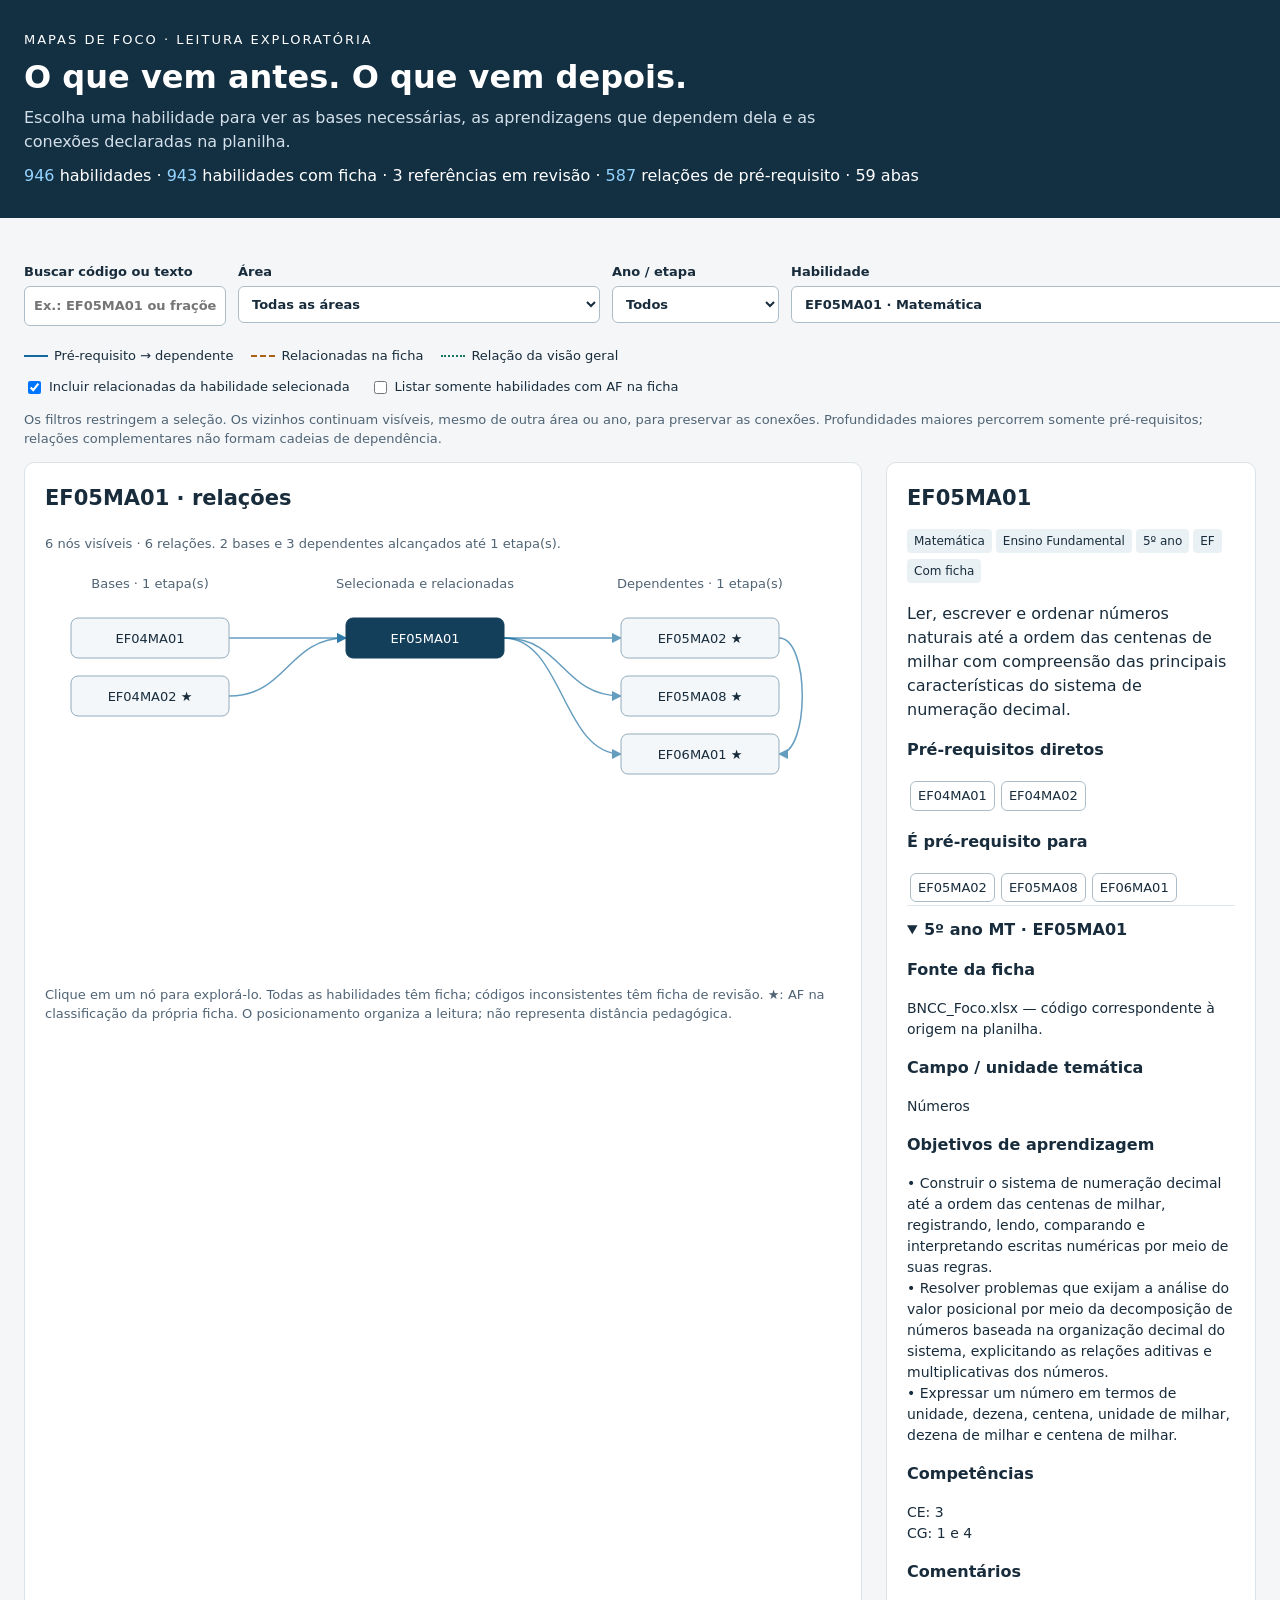
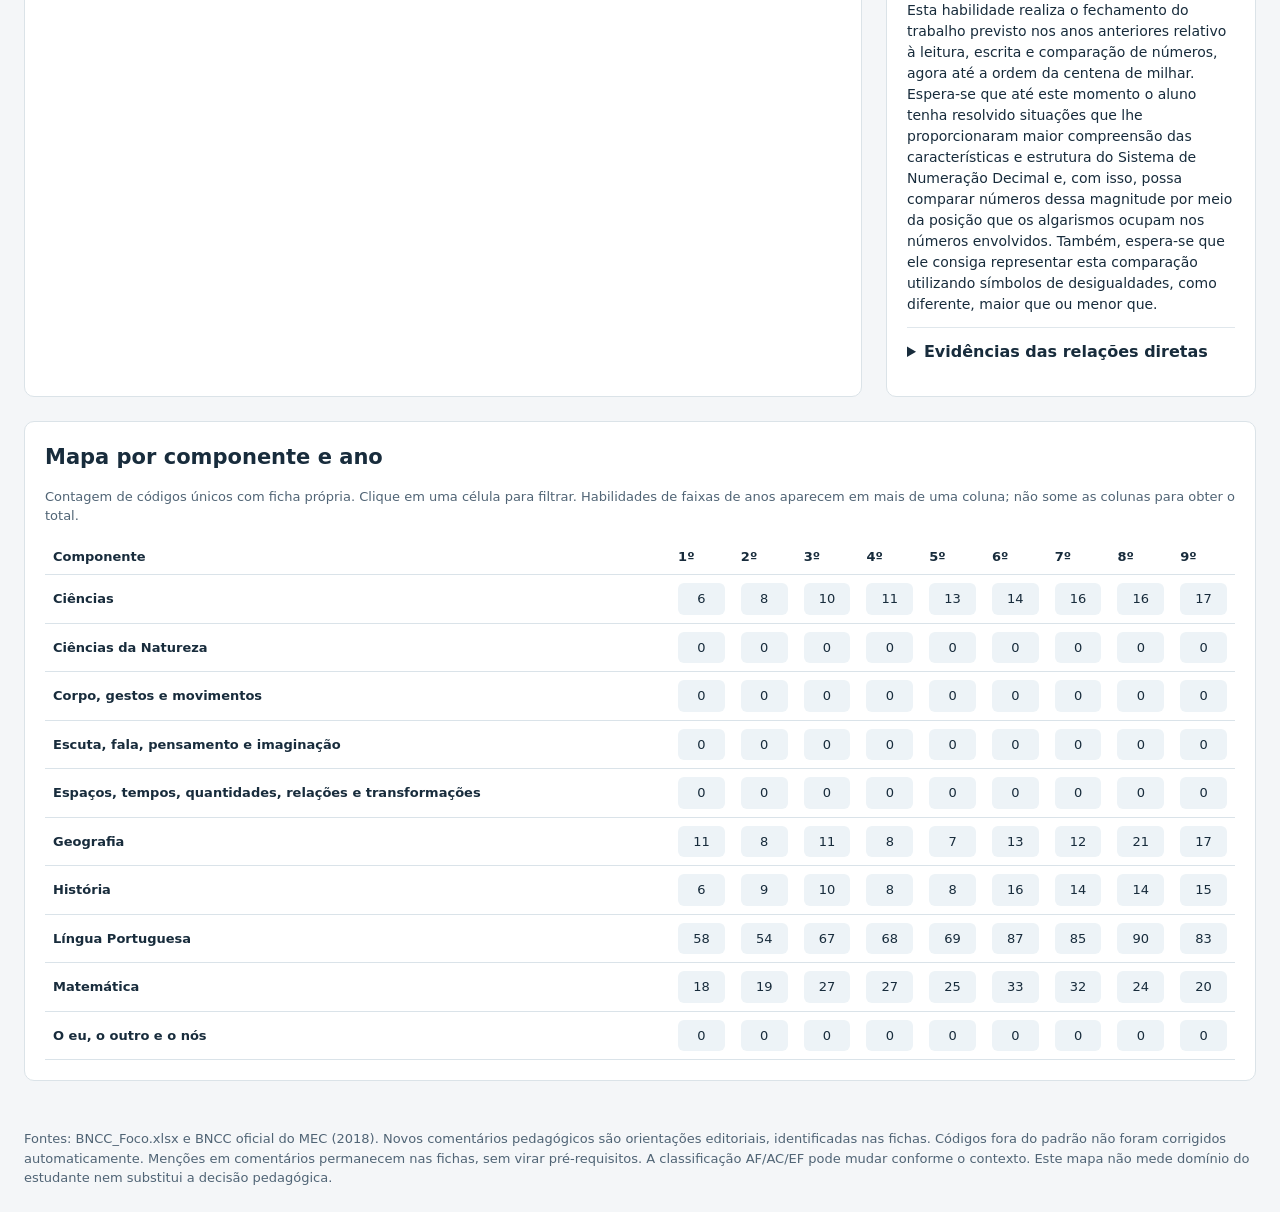
==== explorador.html @ 1ce750fe "Publish Atlas BNCC with skill code references" ====
<!doctype html><html lang="pt-BR"><meta charset="utf-8"><meta name="viewport" content="width=device-width,initial-scale=1"><meta name="description" content="Explore os Mapas de Foco da BNCC: pré-requisitos, habilidades relacionadas e caminhos de aprendizagem."><title>BNCC · Atlas de habilidades</title><link rel="icon" type="image/svg+xml" href="data:image/svg+xml,%3Csvg xmlns='http://www.w3.org/2000/svg' viewBox='0 0 32 32'%3E%3Crect width='32' height='32' rx='8' fill='%236d4aff'/%3E%3Cpath d='M9 9L23 12L14 24Z' fill='none' stroke='white' stroke-width='2'/%3E%3Cg fill='white'%3E%3Ccircle cx='9' cy='9' r='3'/%3E%3Ccircle cx='23' cy='12' r='3'/%3E%3Ccircle cx='14' cy='24' r='3'/%3E%3C/g%3E%3C/svg%3E">
<style>
:root{color-scheme:light;--bg:#f4f6f8;--ink:#182c3c;--muted:#506475;--line:#b6c5ce;--blue:#146a9e;--green:#17745d;--orange:#a96116}*{box-sizing:border-box}body{margin:0;background:var(--bg);color:var(--ink);font:16px/1.5 system-ui,sans-serif}header{background:#132f42;color:white;padding:30px max(24px,calc((100vw - 1440px)/2))}h1{font-size:32px;line-height:1.2;margin:8px 0}header p{max-width:850px;margin:10px 0;color:#d3e0e9}.eyebrow{font-size:13px;letter-spacing:2px}main{max-width:1488px;margin:auto;padding:24px}h2{font-size:21px;margin:0 0 12px}h3{font-size:16px}button,select,input{font:inherit;border:1px solid #adbdc7;border-radius:6px;padding:9px;background:white;color:var(--ink)}button{cursor:pointer}button:hover{background:#e1edf4}button:focus-visible,input:focus-visible,select:focus-visible{outline:3px solid #d28a26;outline-offset:2px}label{display:flex;flex-direction:column;gap:5px;font-size:13px;font-weight:600}.controls{display:grid;grid-template-columns:1.3fr 1fr .65fr 1.4fr .7fr;gap:12px;margin:20px 0}.layout{display:grid;grid-template-columns:minmax(0,1fr) 370px;gap:24px}.panel{background:white;padding:20px;border-radius:10px;border:1px solid #dbe3e8}.summary{font-size:14px;color:var(--muted)}#graphWrap{overflow:auto;min-height:400px}svg{display:block;max-width:none;min-width:650px}.legend{display:flex;gap:18px;flex-wrap:wrap;font-size:13px;margin:12px 0}.legend span:before{content:'';display:inline-block;width:24px;border-top:2px solid var(--blue);margin-right:6px;vertical-align:middle}.legend .related:before{border-top:2px dashed var(--orange)}.legend .derived:before{border-top:2px dotted var(--green)}#detailText{white-space:pre-line}.small{font-size:13px;color:var(--muted)}.badge{padding:3px 7px;background:#eaf1f5;border-radius:4px;display:inline-block;font-size:12px;margin:3px 4px 3px 0}.skillLink{padding:4px 7px;font-size:13px;margin:3px}details{border-top:1px solid #e0e7ec;padding:12px 0}summary{cursor:pointer;font-weight:600}pre{white-space:pre-wrap;font:13px/1.5 system-ui}table{border-collapse:collapse;width:100%;font-size:13px}td,th{text-align:left;border-bottom:1px solid #dae3e9;padding:8px}td button{width:100%;padding:6px;border:0;background:#edf3f7}th{font-weight:600}.overview{margin-top:24px;overflow:auto}#notice{padding:8px 0;color:var(--muted);font-size:13px}.check{flex-direction:row;align-items:center;font-weight:400}footer{padding:24px;color:var(--muted);font-size:13px;max-width:1488px;margin:auto}.empty{padding:30px}.record{white-space:pre-line;font-size:14px}.count{color:#93d4ff}.graphnode{cursor:pointer}.graphnode:hover rect{stroke:#123e5e;stroke-width:3}.graphnode text{pointer-events:none}.graphnode:focus{outline:0}.graphnode:focus rect{stroke:#c17b17;stroke-width:3}@media(max-width:1050px){.layout{grid-template-columns:1fr}.controls{grid-template-columns:1fr 1fr}header{padding:24px}main{padding:16px}}@media(max-width:560px){.controls{grid-template-columns:1fr}h1{font-size:27px}.panel{padding:14px}}
</style>
<header><div class="eyebrow">MAPAS DE FOCO · LEITURA EXPLORATÓRIA</div><h1>O que vem antes. O que vem depois.</h1><p>Escolha uma habilidade para ver as bases necessárias, as aprendizagens que dependem dela e as conexões declaradas na planilha.</p><div id="stats"></div></header>
<main><div class="controls">
<label>Buscar código ou texto<input id="search" placeholder="Ex.: EF05MA01 ou frações"></label>
<label>Área<select id="area"><option value="">Todas as áreas</option></select></label>
<label>Ano / etapa<select id="year"><option value="">Todos</option><option value="EM">Ensino Médio</option><option value="EI">Educação Infantil</option></select></label>
<label>Habilidade<select id="skill"></select></label>
<label>Profundidade<select id="depth"><option value="1">1 — relações diretas</option><option value="2">2 — duas etapas</option><option value="3">3 — três etapas</option></select></label>
</div><div class="legend"><span>Pré-requisito → dependente</span><span class="related">Relacionadas na ficha</span><span class="derived">Relação da visão geral</span></div>
<div style="display:flex;gap:20px;flex-wrap:wrap"><label class="check"><input type="checkbox" id="related" checked> Incluir relacionadas da habilidade selecionada</label><label class="check"><input type="checkbox" id="onlyfocal"> Listar somente habilidades com AF na ficha</label></div>
<p class="small">Os filtros restringem a seleção. Os vizinhos continuam visíveis, mesmo de outra área ou ano, para preservar as conexões. Profundidades maiores percorrem somente pré-requisitos; relações complementares não formam cadeias de dependência.</p>
<div class="layout"><section class="panel"><h2 id="graphTitle">Vizinhança da habilidade</h2><div id="notice" role="status"></div><div id="graphWrap"><svg id="graph" role="img" aria-label="Grafo local de habilidades"></svg></div><p class="small">Clique em um nó para explorá-lo. Todas as habilidades têm ficha; códigos inconsistentes têm ficha de revisão. ★: AF na classificação da própria ficha. O posicionamento organiza a leitura; não representa distância pedagógica.</p></section>
<aside class="panel" aria-live="polite"><h2 id="detailTitle"></h2><div id="badges"></div><p id="detailText"></p><div id="links"></div><div id="records"></div></aside></div>
<section class="panel overview"><h2>Mapa por componente e ano</h2><p class="small">Contagem de códigos únicos com ficha própria. Clique em uma célula para filtrar. Habilidades de faixas de anos aparecem em mais de uma coluna; não some as colunas para obter o total.</p><table id="matrix"></table></section>
</main><footer>Fontes: BNCC_Foco.xlsx e BNCC oficial do MEC (2018). Novos comentários pedagógicos são orientações editoriais, identificadas nas fichas. Códigos fora do padrão não foram corrigidos automaticamente. Menções em comentários permanecem nas fichas, sem virar pré-requisitos. A classificação AF/AC/EF pode mudar conforme o contexto. Este mapa não mede domínio do estudante nem substitui a decisão pedagógica.</footer>
<script>
const DATA={"metadata":{"sheets":59,"occupied_cells":5832,"table_sheets":39,"records":994,"skills":946,"documented_skills":946,"reference_only":0,"focal_skills":409,"edges_by_type":{"relacionada":1835,"mencao_comentario":252,"pre_requisito":587,"relacionada_visao_geral":389},"prerequisite_cycles":[],"issues":20,"source_sha256":"5943ffd31191f45d441b67fe0417de2f8bece699bd792574663be9e41a853926","official_added":520,"review_records":3,"original_documented_skills":423,"original_records":471,"confirmed_official_skills":943,"unconfirmed_relations":4,"official_source":{"title":"Base Nacional Comum Curricular","publisher":"Ministério da Educação","year":2018,"url":"https://basenacionalcomum.mec.gov.br/images/BNCC_EI_EF_110518_versaofinal_site.pdf","consulted":"2026-09-18","sha256":"ad623d7b33986a4e87e1441a4e675064cd30db3650b86a75caefa476e802272b"},"source_reference_policy":"Referências de aba/célula ou aba/linha são exibidas pelo código da habilidade correspondente à linha na BNCC_Foco.xlsx.","source_references":{"cells":{"Progressão - Anos iniciais LP!C8":"EF12LP07","Progressão - Anos iniciais LP!D8":"EF12LP07","Progressão - Anos iniciais LP!E8":"EF12LP07","Progressão - Anos iniciais LP!D9":"EF01LP19","Progressão - Anos iniciais LP!E9":"EF02LP15","Progressão - Anos iniciais LP!C10":"EF12LP05","Progressão - Anos iniciais LP!D10":"EF12LP05","Progressão - Anos iniciais LP!E10":"EF12LP05","Progressão - Anos iniciais LP!C11":"EF12LP04","Progressão - Anos iniciais LP!D11":"EF12LP04","Progressão - Anos iniciais LP!E11":"EF12LP04","Progressão - Anos iniciais LP!G11":"EF12LP04","Progressão - Anos iniciais LP!H11":"EF12LP04","Progressão - Anos iniciais LP!I11":"EF12LP04","Progressão - Anos iniciais LP!E12":"EF02LP17","Progressão - Anos iniciais LP!G13":"EF03LP12","Progressão - Anos iniciais LP!H13":"EF04LP10","Progressão - Anos iniciais LP!C14":"EF12LP06","Progressão - Anos iniciais LP!D14":"EF12LP06","Progressão - Anos iniciais LP!E14":"EF12LP06","Progressão - Anos iniciais LP!G14":"EF12LP06","Progressão - Anos iniciais LP!H14":"EF12LP06","Progressão - Anos iniciais LP!G15":"EF03LP14","Progressão - Anos iniciais LP!H15":"EF04LP12","Progressão - Anos iniciais LP!I15":"EF05LP12","Progressão - Anos iniciais LP!G16":"EF03LP15","Progressão - Anos iniciais LP!H16":"EF04LP13","Progressão - Anos iniciais LP!I16":"EF05LP13","Progressão - Anos iniciais LP!I17":"EF05LP14","Progressão - Anos iniciais LP!B18":"EF15LP14","Progressão - Anos iniciais LP!I18":"EF05LP10","Progressão - Anos iniciais LP!I19":"EF05LP11","Progressão - Anos iniciais LP!C24":"EF12LP10","Progressão - Anos iniciais LP!D25":"EF01LP21","Progressão - Anos iniciais LP!C26":"EF12LP08","Progressão - Anos iniciais LP!G26":"EF12LP08","Progressão - Anos iniciais LP!H26":"EF12LP08","Progressão - Anos iniciais LP!I26":"EF12LP08","Progressão - Anos iniciais LP!C27":"EF12LP11","Progressão - Anos iniciais LP!E27":"EF12LP11","Progressão - Anos iniciais LP!F27":"EF12LP11","Progressão - Anos iniciais LP!G27":"EF12LP11","Progressão - Anos iniciais LP!H27":"EF12LP11","Progressão - Anos iniciais LP!I27":"EF12LP11","Progressão - Anos iniciais LP!C28":"EF12LP14","Progressão - Anos iniciais LP!H28":"EF12LP14","Progressão - Anos iniciais LP!G29":"EF03LP18","Progressão - Anos iniciais LP!H29":"EF04LP15","Progressão - Anos iniciais LP!I29":"EF05LP15","Progressão - Anos iniciais LP!I30":"EF05LP16","Progressão - Anos iniciais LP!G31":"EF03LP20","Progressão - Anos iniciais LP!I32":"EF05LP19","Progressão - Anos iniciais LP!G33":"EF03LP19","Progressão - Anos iniciais LP!G34":"EF03LP21","Progressão - Anos iniciais LP!C38":"EF12LP17","Progressão - Anos iniciais LP!D38":"EF12LP17","Progressão - Anos iniciais LP!E38":"EF12LP17","Progressão - Anos iniciais LP!G38":"EF12LP17","Progressão - Anos iniciais LP!H38":"EF12LP17","Progressão - Anos iniciais LP!I38":"EF12LP17","Progressão - Anos iniciais LP!H39":"EF04LP20","Progressão - Anos iniciais LP!E40":"EF02LP23","Progressão - Anos iniciais LP!G40":"EF03LP25","Progressão - Anos iniciais LP!H40":"EF04LP21","Progressão - Anos iniciais LP!I40":"EF05LP24","Progressão - Anos iniciais LP!D41":"EF01LP23","Progressão - Anos iniciais LP!E41":"EF02LP22","Progressão - Anos iniciais LP!E42":"EF02LP24","Progressão - Anos iniciais LP!H43":"EF04LP22","Progressão - Anos iniciais LP!I43":"EF05LP25","Progressão - Anos iniciais LP!F44":"EF35LP19","Progressão - Anos iniciais LP!F45":"EF35LP20","Progressão - Anos iniciais LP!B49":"EF15LP16","Progressão - Anos iniciais LP!D49":"EF01LP15","Progressão - Anos iniciais LP!F49":"EF35LP26","Progressão - Anos iniciais LP!D50":"EF01LP26","Progressão - Anos iniciais LP!E50":"EF02LP28","Progressão - Anos iniciais LP!F50":"EF35LP29","Progressão - Anos iniciais LP!C51":"EF12LP05","Progressão - Anos iniciais LP!D51":"EF12LP05","Progressão - Anos iniciais LP!E51":"EF12LP05","Progressão - Anos iniciais LP!F51":"EF12LP05","Progressão - Anos iniciais LP!B52":"EF15LP19","Progressão - Anos iniciais LP!D53":"EF01LP16","Progressão - Anos iniciais LP!F53":"EF35LP27","Progressão - Anos iniciais LP!B54":"EF12LP19","Progressão - Anos iniciais LP!C54":"EF12LP19","Progressão - Anos iniciais LP!E54":"EF12LP19","Progressão - Anos iniciais LP!F54":"EF12LP19","Progressão - Anos iniciais LP!C55":"EF12LP07","Progressão - Anos iniciais LP!F55":"EF12LP07","Progressão - Anos iniciais LP!C56":"EF12LP05","Progressão - Anos iniciais LP!D57":"EF12LP18","Progressão - Anos iniciais LP!D58":"EF01LP19","Progressão - Anos iniciais LP!F58":"EF35LP28","Progressão - Anos iniciais LP!G58":"EF03LP27","Progressão - Anos iniciais LP!F59":"EF35LP24","Progressão - Anos iniciais LP!H59":"EF04LP27","Progressão - Anos iniciais LP!H60":"EF04LP25","Progressão - Anos iniciais LP!A8":"EF12LP07","Progressão - Anos iniciais LP!B8":"EF12LP07","Progressão - Anos iniciais LP!F8":"EF12LP07","Progressão - Anos iniciais LP!G8":"EF12LP07","Progressão - Anos iniciais LP!H8":"EF12LP07","Progressão - Anos iniciais LP!I8":"EF12LP07","Progressão - Anos iniciais LP!J8":"EF12LP07","Progressão - Anos iniciais LP!K8":"EF12LP07","Progressão - Anos iniciais LP!L8":"EF12LP07","Progressão - Anos iniciais LP!M8":"EF12LP07","Progressão - Anos iniciais LP!N8":"EF12LP07","Progressão - Anos iniciais LP!O8":"EF12LP07","Progressão - Anos iniciais LP!P8":"EF12LP07","Progressão - Anos iniciais LP!Q8":"EF12LP07","Progressão - Anos iniciais LP!R8":"EF12LP07","Progressão - Anos iniciais LP!S8":"EF12LP07","Progressão - Anos iniciais LP!T8":"EF12LP07","Progressão - Anos iniciais LP!U8":"EF12LP07","Progressão - Anos iniciais LP!V8":"EF12LP07","Progressão - Anos iniciais LP!W8":"EF12LP07","Progressão - Anos iniciais LP!X8":"EF12LP07","Progressão - Anos iniciais LP!Y8":"EF12LP07","Progressão - Anos iniciais LP!Z8":"EF12LP07","Progressão - Anos iniciais LP!A9":"EF01LP19","Progressão - Anos iniciais LP!B9":"EF01LP19","Progressão - Anos iniciais LP!C9":"EF01LP19","Progressão - Anos iniciais LP!F9":"EF01LP19","Progressão - Anos iniciais LP!G9":"EF01LP19","Progressão - Anos iniciais LP!H9":"EF01LP19","Progressão - Anos iniciais LP!I9":"EF01LP19","Progressão - Anos iniciais LP!J9":"EF01LP19","Progressão - Anos iniciais LP!K9":"EF01LP19","Progressão - Anos iniciais LP!L9":"EF01LP19","Progressão - Anos iniciais LP!M9":"EF01LP19","Progressão - Anos iniciais LP!N9":"EF01LP19","Progressão - Anos iniciais LP!O9":"EF01LP19","Progressão - Anos iniciais LP!P9":"EF01LP19","Progressão - Anos iniciais LP!Q9":"EF01LP19","Progressão - Anos iniciais LP!R9":"EF01LP19","Progressão - Anos iniciais LP!S9":"EF01LP19","Progressão - Anos iniciais LP!T9":"EF01LP19","Progressão - Anos iniciais LP!U9":"EF01LP19","Progressão - Anos iniciais LP!V9":"EF01LP19","Progressão - Anos iniciais LP!W9":"EF01LP19","Progressão - Anos iniciais LP!X9":"EF01LP19","Progressão - Anos iniciais LP!Y9":"EF01LP19","Progressão - Anos iniciais LP!Z9":"EF01LP19","Progressão - Anos iniciais LP!A10":"EF12LP05","Progressão - Anos iniciais LP!B10":"EF12LP05","Progressão - Anos iniciais LP!F10":"EF12LP05","Progressão - Anos iniciais LP!G10":"EF12LP05","Progressão - Anos iniciais LP!H10":"EF12LP05","Progressão - Anos iniciais LP!I10":"EF12LP05","Progressão - Anos iniciais LP!J10":"EF12LP05","Progressão - Anos iniciais LP!K10":"EF12LP05","Progressão - Anos iniciais LP!L10":"EF12LP05","Progressão - Anos iniciais LP!M10":"EF12LP05","Progressão - Anos iniciais LP!N10":"EF12LP05","Progressão - Anos iniciais LP!O10":"EF12LP05","Progressão - Anos iniciais LP!P10":"EF12LP05","Progressão - Anos iniciais LP!Q10":"EF12LP05","Progressão - Anos iniciais LP!R10":"EF12LP05","Progressão - Anos iniciais LP!S10":"EF12LP05","Progressão - Anos iniciais LP!T10":"EF12LP05","Progressão - Anos iniciais LP!U10":"EF12LP05","Progressão - Anos iniciais LP!V10":"EF12LP05","Progressão - Anos iniciais LP!W10":"EF12LP05","Progressão - Anos iniciais LP!X10":"EF12LP05","Progressão - Anos iniciais LP!Y10":"EF12LP05","Progressão - Anos iniciais LP!Z10":"EF12LP05","Progressão - Anos iniciais LP!A11":"EF12LP04","Progressão - Anos iniciais LP!B11":"EF12LP04","Progressão - Anos iniciais LP!F11":"EF12LP04","Progressão - Anos iniciais LP!J11":"EF12LP04","Progressão - Anos iniciais LP!K11":"EF12LP04","Progressão - Anos iniciais LP!L11":"EF12LP04","Progressão - Anos iniciais LP!M11":"EF12LP04","Progressão - Anos iniciais LP!N11":"EF12LP04","Progressão - Anos iniciais LP!O11":"EF12LP04","Progressão - Anos iniciais LP!P11":"EF12LP04","Progressão - Anos iniciais LP!Q11":"EF12LP04","Progressão - Anos iniciais LP!R11":"EF12LP04","Progressão - Anos iniciais LP!S11":"EF12LP04","Progressão - Anos iniciais LP!T11":"EF12LP04","Progressão - Anos iniciais LP!U11":"EF12LP04","Progressão - Anos iniciais LP!V11":"EF12LP04","Progressão - Anos iniciais LP!W11":"EF12LP04","Progressão - Anos iniciais LP!X11":"EF12LP04","Progressão - Anos iniciais LP!Y11":"EF12LP04","Progressão - Anos iniciais LP!Z11":"EF12LP04","Progressão - Anos iniciais LP!A12":"EF02LP17","Progressão - Anos iniciais LP!B12":"EF02LP17","Progressão - Anos iniciais LP!C12":"EF02LP17","Progressão - Anos iniciais LP!D12":"EF02LP17","Progressão - Anos iniciais LP!F12":"EF02LP17","Progressão - Anos iniciais LP!G12":"EF02LP17","Progressão - Anos iniciais LP!H12":"EF02LP17","Progressão - Anos iniciais LP!I12":"EF02LP17","Progressão - Anos iniciais LP!J12":"EF02LP17","Progressão - Anos iniciais LP!K12":"EF02LP17","Progressão - Anos iniciais LP!L12":"EF02LP17","Progressão - Anos iniciais LP!M12":"EF02LP17","Progressão - Anos iniciais LP!N12":"EF02LP17","Progressão - Anos iniciais LP!O12":"EF02LP17","Progressão - Anos iniciais LP!P12":"EF02LP17","Progressão - Anos iniciais LP!Q12":"EF02LP17","Progressão - Anos iniciais LP!R12":"EF02LP17","Progressão - Anos iniciais LP!S12":"EF02LP17","Progressão - Anos iniciais LP!T12":"EF02LP17","Progressão - Anos iniciais LP!U12":"EF02LP17","Progressão - Anos iniciais LP!V12":"EF02LP17","Progressão - Anos iniciais LP!W12":"EF02LP17","Progressão - Anos iniciais LP!X12":"EF02LP17","Progressão - Anos iniciais LP!Y12":"EF02LP17","Progressão - Anos iniciais LP!Z12":"EF02LP17","Progressão - Anos iniciais LP!A13":"EF03LP12","Progressão - Anos iniciais LP!B13":"EF03LP12","Progressão - Anos iniciais LP!C13":"EF03LP12","Progressão - Anos iniciais LP!D13":"EF03LP12","Progressão - Anos iniciais LP!E13":"EF03LP12","Progressão - Anos iniciais LP!F13":"EF03LP12","Progressão - Anos iniciais LP!I13":"EF03LP12","Progressão - Anos iniciais LP!J13":"EF03LP12","Progressão - Anos iniciais LP!K13":"EF03LP12","Progressão - Anos iniciais LP!L13":"EF03LP12","Progressão - Anos iniciais LP!M13":"EF03LP12","Progressão - Anos iniciais LP!N13":"EF03LP12","Progressão - Anos iniciais LP!O13":"EF03LP12","Progressão - Anos iniciais LP!P13":"EF03LP12","Progressão - Anos iniciais LP!Q13":"EF03LP12","Progressão - Anos iniciais LP!R13":"EF03LP12","Progressão - Anos iniciais LP!S13":"EF03LP12","Progressão - Anos iniciais LP!T13":"EF03LP12","Progressão - Anos iniciais LP!U13":"EF03LP12","Progressão - Anos iniciais LP!V13":"EF03LP12","Progressão - Anos iniciais LP!W13":"EF03LP12","Progressão - Anos iniciais LP!X13":"EF03LP12","Progressão - Anos iniciais LP!Y13":"EF03LP12","Progressão - Anos iniciais LP!Z13":"EF03LP12","Progressão - Anos iniciais LP!A14":"EF12LP06","Progressão - Anos iniciais LP!B14":"EF12LP06","Progressão - Anos iniciais LP!F14":"EF12LP06","Progressão - Anos iniciais LP!I14":"EF12LP06","Progressão - Anos iniciais LP!J14":"EF12LP06","Progressão - Anos iniciais LP!K14":"EF12LP06","Progressão - Anos iniciais LP!L14":"EF12LP06","Progressão - Anos iniciais LP!M14":"EF12LP06","Progressão - Anos iniciais LP!N14":"EF12LP06","Progressão - Anos iniciais LP!O14":"EF12LP06","Progressão - Anos iniciais LP!P14":"EF12LP06","Progressão - Anos iniciais LP!Q14":"EF12LP06","Progressão - Anos iniciais LP!R14":"EF12LP06","Progressão - Anos iniciais LP!S14":"EF12LP06","Progressão - Anos iniciais LP!T14":"EF12LP06","Progressão - Anos iniciais LP!U14":"EF12LP06","Progressão - Anos iniciais LP!V14":"EF12LP06","Progressão - Anos iniciais LP!W14":"EF12LP06","Progressão - Anos iniciais LP!X14":"EF12LP06","Progressão - Anos iniciais LP!Y14":"EF12LP06","Progressão - Anos iniciais LP!Z14":"EF12LP06","Progressão - Anos iniciais LP!A15":"EF03LP14","Progressão - Anos iniciais LP!B15":"EF03LP14","Progressão - Anos iniciais LP!C15":"EF03LP14","Progressão - Anos iniciais LP!D15":"EF03LP14","Progressão - Anos iniciais LP!E15":"EF03LP14","Progressão - Anos iniciais LP!F15":"EF03LP14","Progressão - Anos iniciais LP!J15":"EF03LP14","Progressão - Anos iniciais LP!K15":"EF03LP14","Progressão - Anos iniciais LP!L15":"EF03LP14","Progressão - Anos iniciais LP!M15":"EF03LP14","Progressão - Anos iniciais LP!N15":"EF03LP14","Progressão - Anos iniciais LP!O15":"EF03LP14","Progressão - Anos iniciais LP!P15":"EF03LP14","Progressão - Anos iniciais LP!Q15":"EF03LP14","Progressão - Anos iniciais LP!R15":"EF03LP14","Progressão - Anos iniciais LP!S15":"EF03LP14","Progressão - Anos iniciais LP!T15":"EF03LP14","Progressão - Anos iniciais LP!U15":"EF03LP14","Progressão - Anos iniciais LP!V15":"EF03LP14","Progressão - Anos iniciais LP!W15":"EF03LP14","Progressão - Anos iniciais LP!X15":"EF03LP14","Progressão - Anos iniciais LP!Y15":"EF03LP14","Progressão - Anos iniciais LP!Z15":"EF03LP14","Progressão - Anos iniciais LP!A16":"EF03LP15","Progressão - Anos iniciais LP!B16":"EF03LP15","Progressão - Anos iniciais LP!C16":"EF03LP15","Progressão - Anos iniciais LP!D16":"EF03LP15","Progressão - Anos iniciais LP!E16":"EF03LP15","Progressão - Anos iniciais LP!F16":"EF03LP15","Progressão - Anos iniciais LP!J16":"EF03LP15","Progressão - Anos iniciais LP!K16":"EF03LP15","Progressão - Anos iniciais LP!L16":"EF03LP15","Progressão - Anos iniciais LP!M16":"EF03LP15","Progressão - Anos iniciais LP!N16":"EF03LP15","Progressão - Anos iniciais LP!O16":"EF03LP15","Progressão - Anos iniciais LP!P16":"EF03LP15","Progressão - Anos iniciais LP!Q16":"EF03LP15","Progressão - Anos iniciais LP!R16":"EF03LP15","Progressão - Anos iniciais LP!S16":"EF03LP15","Progressão - Anos iniciais LP!T16":"EF03LP15","Progressão - Anos iniciais LP!U16":"EF03LP15","Progressão - Anos iniciais LP!V16":"EF03LP15","Progressão - Anos iniciais LP!W16":"EF03LP15","Progressão - Anos iniciais LP!X16":"EF03LP15","Progressão - Anos iniciais LP!Y16":"EF03LP15","Progressão - Anos iniciais LP!Z16":"EF03LP15","Progressão - Anos iniciais LP!A17":"EF05LP14","Progressão - Anos iniciais LP!B17":"EF05LP14","Progressão - Anos iniciais LP!C17":"EF05LP14","Progressão - Anos iniciais LP!D17":"EF05LP14","Progressão - Anos iniciais LP!E17":"EF05LP14","Progressão - Anos iniciais LP!F17":"EF05LP14","Progressão - Anos iniciais LP!G17":"EF05LP14","Progressão - Anos iniciais LP!H17":"EF05LP14","Progressão - Anos iniciais LP!J17":"EF05LP14","Progressão - Anos iniciais LP!K17":"EF05LP14","Progressão - Anos iniciais LP!L17":"EF05LP14","Progressão - Anos iniciais LP!M17":"EF05LP14","Progressão - Anos iniciais LP!N17":"EF05LP14","Progressão - Anos iniciais LP!O17":"EF05LP14","Progressão - Anos iniciais LP!P17":"EF05LP14","Progressão - Anos iniciais LP!Q17":"EF05LP14","Progressão - Anos iniciais LP!R17":"EF05LP14","Progressão - Anos iniciais LP!S17":"EF05LP14","Progressão - Anos iniciais LP!T17":"EF05LP14","Progressão - Anos iniciais LP!U17":"EF05LP14","Progressão - Anos iniciais LP!V17":"EF05LP14","Progressão - Anos iniciais LP!W17":"EF05LP14","Progressão - Anos iniciais LP!X17":"EF05LP14","Progressão - Anos iniciais LP!Y17":"EF05LP14","Progressão - Anos iniciais LP!Z17":"EF05LP14","Progressão - Anos iniciais LP!A18":"EF15LP14","Progressão - Anos iniciais LP!C18":"EF15LP14","Progressão - Anos iniciais LP!D18":"EF15LP14","Progressão - Anos iniciais LP!E18":"EF15LP14","Progressão - Anos iniciais LP!F18":"EF15LP14","Progressão - Anos iniciais LP!G18":"EF15LP14","Progressão - Anos iniciais LP!H18":"EF15LP14","Progressão - Anos iniciais LP!J18":"EF15LP14","Progressão - Anos iniciais LP!K18":"EF15LP14","Progressão - Anos iniciais LP!L18":"EF15LP14","Progressão - Anos iniciais LP!M18":"EF15LP14","Progressão - Anos iniciais LP!N18":"EF15LP14","Progressão - Anos iniciais LP!O18":"EF15LP14","Progressão - Anos iniciais LP!P18":"EF15LP14","Progressão - Anos iniciais LP!Q18":"EF15LP14","Progressão - Anos iniciais LP!R18":"EF15LP14","Progressão - Anos iniciais LP!S18":"EF15LP14","Progressão - Anos iniciais LP!T18":"EF15LP14","Progressão - Anos iniciais LP!U18":"EF15LP14","Progressão - Anos iniciais LP!V18":"EF15LP14","Progressão - Anos iniciais LP!W18":"EF15LP14","Progressão - Anos iniciais LP!X18":"EF15LP14","Progressão - Anos iniciais LP!Y18":"EF15LP14","Progressão - Anos iniciais LP!Z18":"EF15LP14","Progressão - Anos iniciais LP!A19":"EF05LP11","Progressão - Anos iniciais LP!B19":"EF05LP11","Progressão - Anos iniciais LP!C19":"EF05LP11","Progressão - Anos iniciais LP!D19":"EF05LP11","Progressão - Anos iniciais LP!E19":"EF05LP11","Progressão - Anos iniciais LP!F19":"EF05LP11","Progressão - Anos iniciais LP!G19":"EF05LP11","Progressão - Anos iniciais LP!H19":"EF05LP11","Progressão - Anos iniciais LP!J19":"EF05LP11","Progressão - Anos iniciais LP!K19":"EF05LP11","Progressão - Anos iniciais LP!L19":"EF05LP11","Progressão - Anos iniciais LP!M19":"EF05LP11","Progressão - Anos iniciais LP!N19":"EF05LP11","Progressão - Anos iniciais LP!O19":"EF05LP11","Progressão - Anos iniciais LP!P19":"EF05LP11","Progressão - Anos iniciais LP!Q19":"EF05LP11","Progressão - Anos iniciais LP!R19":"EF05LP11","Progressão - Anos iniciais LP!S19":"EF05LP11","Progressão - Anos iniciais LP!T19":"EF05LP11","Progressão - Anos iniciais LP!U19":"EF05LP11","Progressão - Anos iniciais LP!V19":"EF05LP11","Progressão - Anos iniciais LP!W19":"EF05LP11","Progressão - Anos iniciais LP!X19":"EF05LP11","Progressão - Anos iniciais LP!Y19":"EF05LP11","Progressão - Anos iniciais LP!Z19":"EF05LP11","Progressão - Anos iniciais LP!A24":"EF12LP10","Progressão - Anos iniciais LP!B24":"EF12LP10","Progressão - Anos iniciais LP!D24":"EF12LP10","Progressão - Anos iniciais LP!E24":"EF12LP10","Progressão - Anos iniciais LP!F24":"EF12LP10","Progressão - Anos iniciais LP!G24":"EF12LP10","Progressão - Anos iniciais LP!H24":"EF12LP10","Progressão - Anos iniciais LP!I24":"EF12LP10","Progressão - Anos iniciais LP!J24":"EF12LP10","Progressão - Anos iniciais LP!K24":"EF12LP10","Progressão - Anos iniciais LP!L24":"EF12LP10","Progressão - Anos iniciais LP!M24":"EF12LP10","Progressão - Anos iniciais LP!N24":"EF12LP10","Progressão - Anos iniciais LP!O24":"EF12LP10","Progressão - Anos iniciais LP!P24":"EF12LP10","Progressão - Anos iniciais LP!Q24":"EF12LP10","Progressão - Anos iniciais LP!R24":"EF12LP10","Progressão - Anos iniciais LP!S24":"EF12LP10","Progressão - Anos iniciais LP!T24":"EF12LP10","Progressão - Anos iniciais LP!U24":"EF12LP10","Progressão - Anos iniciais LP!V24":"EF12LP10","Progressão - Anos iniciais LP!W24":"EF12LP10","Progressão - Anos iniciais LP!X24":"EF12LP10","Progressão - Anos iniciais LP!Y24":"EF12LP10","Progressão - Anos iniciais LP!Z24":"EF12LP10","Progressão - Anos iniciais LP!A25":"EF01LP21","Progressão - Anos iniciais LP!B25":"EF01LP21","Progressão - Anos iniciais LP!C25":"EF01LP21","Progressão - Anos iniciais LP!E25":"EF01LP21","Progressão - Anos iniciais LP!F25":"EF01LP21","Progressão - Anos iniciais LP!G25":"EF01LP21","Progressão - Anos iniciais LP!H25":"EF01LP21","Progressão - Anos iniciais LP!I25":"EF01LP21","Progressão - Anos iniciais LP!J25":"EF01LP21","Progressão - Anos iniciais LP!K25":"EF01LP21","Progressão - Anos iniciais LP!L25":"EF01LP21","Progressão - Anos iniciais LP!M25":"EF01LP21","Progressão - Anos iniciais LP!N25":"EF01LP21","Progressão - Anos iniciais LP!O25":"EF01LP21","Progressão - Anos iniciais LP!P25":"EF01LP21","Progressão - Anos iniciais LP!Q25":"EF01LP21","Progressão - Anos iniciais LP!R25":"EF01LP21","Progressão - Anos iniciais LP!S25":"EF01LP21","Progressão - Anos iniciais LP!T25":"EF01LP21","Progressão - Anos iniciais LP!U25":"EF01LP21","Progressão - Anos iniciais LP!V25":"EF01LP21","Progressão - Anos iniciais LP!W25":"EF01LP21","Progressão - Anos iniciais LP!X25":"EF01LP21","Progressão - Anos iniciais LP!Y25":"EF01LP21","Progressão - Anos iniciais LP!Z25":"EF01LP21","Progressão - Anos iniciais LP!A26":"EF12LP08","Progressão - Anos iniciais LP!B26":"EF12LP08","Progressão - Anos iniciais LP!D26":"EF12LP08","Progressão - Anos iniciais LP!E26":"EF12LP08","Progressão - Anos iniciais LP!F26":"EF12LP08","Progressão - Anos iniciais LP!J26":"EF12LP08","Progressão - Anos iniciais LP!K26":"EF12LP08","Progressão - Anos iniciais LP!L26":"EF12LP08","Progressão - Anos iniciais LP!M26":"EF12LP08","Progressão - Anos iniciais LP!N26":"EF12LP08","Progressão - Anos iniciais LP!O26":"EF12LP08","Progressão - Anos iniciais LP!P26":"EF12LP08","Progressão - Anos iniciais LP!Q26":"EF12LP08","Progressão - Anos iniciais LP!R26":"EF12LP08","Progressão - Anos iniciais LP!S26":"EF12LP08","Progressão - Anos iniciais LP!T26":"EF12LP08","Progressão - Anos iniciais LP!U26":"EF12LP08","Progressão - Anos iniciais LP!V26":"EF12LP08","Progressão - Anos iniciais LP!W26":"EF12LP08","Progressão - Anos iniciais LP!X26":"EF12LP08","Progressão - Anos iniciais LP!Y26":"EF12LP08","Progressão - Anos iniciais LP!Z26":"EF12LP08","Progressão - Anos iniciais LP!A27":"EF12LP11","Progressão - Anos iniciais LP!B27":"EF12LP11","Progressão - Anos iniciais LP!D27":"EF12LP11","Progressão - Anos iniciais LP!J27":"EF12LP11","Progressão - Anos iniciais LP!K27":"EF12LP11","Progressão - Anos iniciais LP!L27":"EF12LP11","Progressão - Anos iniciais LP!M27":"EF12LP11","Progressão - Anos iniciais LP!N27":"EF12LP11","Progressão - Anos iniciais LP!O27":"EF12LP11","Progressão - Anos iniciais LP!P27":"EF12LP11","Progressão - Anos iniciais LP!Q27":"EF12LP11","Progressão - Anos iniciais LP!R27":"EF12LP11","Progressão - Anos iniciais LP!S27":"EF12LP11","Progressão - Anos iniciais LP!T27":"EF12LP11","Progressão - Anos iniciais LP!U27":"EF12LP11","Progressão - Anos iniciais LP!V27":"EF12LP11","Progressão - Anos iniciais LP!W27":"EF12LP11","Progressão - Anos iniciais LP!X27":"EF12LP11","Progressão - Anos iniciais LP!Y27":"EF12LP11","Progressão - Anos iniciais LP!Z27":"EF12LP11","Progressão - Anos iniciais LP!A28":"EF12LP14","Progressão - Anos iniciais LP!B28":"EF12LP14","Progressão - Anos iniciais LP!D28":"EF12LP14","Progressão - Anos iniciais LP!E28":"EF12LP14","Progressão - Anos iniciais LP!F28":"EF12LP14","Progressão - Anos iniciais LP!G28":"EF12LP14","Progressão - Anos iniciais LP!I28":"EF12LP14","Progressão - Anos iniciais LP!J28":"EF12LP14","Progressão - Anos iniciais LP!K28":"EF12LP14","Progressão - Anos iniciais LP!L28":"EF12LP14","Progressão - Anos iniciais LP!M28":"EF12LP14","Progressão - Anos iniciais LP!N28":"EF12LP14","Progressão - Anos iniciais LP!O28":"EF12LP14","Progressão - Anos iniciais LP!P28":"EF12LP14","Progressão - Anos iniciais LP!Q28":"EF12LP14","Progressão - Anos iniciais LP!R28":"EF12LP14","Progressão - Anos iniciais LP!S28":"EF12LP14","Progressão - Anos iniciais LP!T28":"EF12LP14","Progressão - Anos iniciais LP!U28":"EF12LP14","Progressão - Anos iniciais LP!V28":"EF12LP14","Progressão - Anos iniciais LP!W28":"EF12LP14","Progressão - Anos iniciais LP!X28":"EF12LP14","Progressão - Anos iniciais LP!Y28":"EF12LP14","Progressão - Anos iniciais LP!Z28":"EF12LP14","Progressão - Anos iniciais LP!A29":"EF03LP18","Progressão - Anos iniciais LP!B29":"EF03LP18","Progressão - Anos iniciais LP!C29":"EF03LP18","Progressão - Anos iniciais LP!D29":"EF03LP18","Progressão - Anos iniciais LP!E29":"EF03LP18","Progressão - Anos iniciais LP!F29":"EF03LP18","Progressão - Anos iniciais LP!J29":"EF03LP18","Progressão - Anos iniciais LP!K29":"EF03LP18","Progressão - Anos iniciais LP!L29":"EF03LP18","Progressão - Anos iniciais LP!M29":"EF03LP18","Progressão - Anos iniciais LP!N29":"EF03LP18","Progressão - Anos iniciais LP!O29":"EF03LP18","Progressão - Anos iniciais LP!P29":"EF03LP18","Progressão - Anos iniciais LP!Q29":"EF03LP18","Progressão - Anos iniciais LP!R29":"EF03LP18","Progressão - Anos iniciais LP!S29":"EF03LP18","Progressão - Anos iniciais LP!T29":"EF03LP18","Progressão - Anos iniciais LP!U29":"EF03LP18","Progressão - Anos iniciais LP!V29":"EF03LP18","Progressão - Anos iniciais LP!W29":"EF03LP18","Progressão - Anos iniciais LP!X29":"EF03LP18","Progressão - Anos iniciais LP!Y29":"EF03LP18","Progressão - Anos iniciais LP!Z29":"EF03LP18","Progressão - Anos iniciais LP!A30":"EF05LP16","Progressão - Anos iniciais LP!B30":"EF05LP16","Progressão - Anos iniciais LP!C30":"EF05LP16","Progressão - Anos iniciais LP!D30":"EF05LP16","Progressão - Anos iniciais LP!E30":"EF05LP16","Progressão - Anos iniciais LP!F30":"EF05LP16","Progressão - Anos iniciais LP!G30":"EF05LP16","Progressão - Anos iniciais LP!H30":"EF05LP16","Progressão - Anos iniciais LP!J30":"EF05LP16","Progressão - Anos iniciais LP!K30":"EF05LP16","Progressão - Anos iniciais LP!L30":"EF05LP16","Progressão - Anos iniciais LP!M30":"EF05LP16","Progressão - Anos iniciais LP!N30":"EF05LP16","Progressão - Anos iniciais LP!O30":"EF05LP16","Progressão - Anos iniciais LP!P30":"EF05LP16","Progressão - Anos iniciais LP!Q30":"EF05LP16","Progressão - Anos iniciais LP!R30":"EF05LP16","Progressão - Anos iniciais LP!S30":"EF05LP16","Progressão - Anos iniciais LP!T30":"EF05LP16","Progressão - Anos iniciais LP!U30":"EF05LP16","Progressão - Anos iniciais LP!V30":"EF05LP16","Progressão - Anos iniciais LP!W30":"EF05LP16","Progressão - Anos iniciais LP!X30":"EF05LP16","Progressão - Anos iniciais LP!Y30":"EF05LP16","Progressão - Anos iniciais LP!Z30":"EF05LP16","Progressão - Anos iniciais LP!A31":"EF03LP20","Progressão - Anos iniciais LP!B31":"EF03LP20","Progressão - Anos iniciais LP!C31":"EF03LP20","Progressão - Anos iniciais LP!D31":"EF03LP20","Progressão - Anos iniciais LP!E31":"EF03LP20","Progressão - Anos iniciais LP!F31":"EF03LP20","Progressão - Anos iniciais LP!H31":"EF03LP20","Progressão - Anos iniciais LP!I31":"EF03LP20","Progressão - Anos iniciais LP!J31":"EF03LP20","Progressão - Anos iniciais LP!K31":"EF03LP20","Progressão - Anos iniciais LP!L31":"EF03LP20","Progressão - Anos iniciais LP!M31":"EF03LP20","Progressão - Anos iniciais LP!N31":"EF03LP20","Progressão - Anos iniciais LP!O31":"EF03LP20","Progressão - Anos iniciais LP!P31":"EF03LP20","Progressão - Anos iniciais LP!Q31":"EF03LP20","Progressão - Anos iniciais LP!R31":"EF03LP20","Progressão - Anos iniciais LP!S31":"EF03LP20","Progressão - Anos iniciais LP!T31":"EF03LP20","Progressão - Anos iniciais LP!U31":"EF03LP20","Progressão - Anos iniciais LP!V31":"EF03LP20","Progressão - Anos iniciais LP!W31":"EF03LP20","Progressão - Anos iniciais LP!X31":"EF03LP20","Progressão - Anos iniciais LP!Y31":"EF03LP20","Progressão - Anos iniciais LP!Z31":"EF03LP20","Progressão - Anos iniciais LP!A32":"EF05LP19","Progressão - Anos iniciais LP!B32":"EF05LP19","Progressão - Anos iniciais LP!C32":"EF05LP19","Progressão - Anos iniciais LP!D32":"EF05LP19","Progressão - Anos iniciais LP!E32":"EF05LP19","Progressão - Anos iniciais LP!F32":"EF05LP19","Progressão - Anos iniciais LP!G32":"EF05LP19","Progressão - Anos iniciais LP!H32":"EF05LP19","Progressão - Anos iniciais LP!J32":"EF05LP19","Progressão - Anos iniciais LP!K32":"EF05LP19","Progressão - Anos iniciais LP!L32":"EF05LP19","Progressão - Anos iniciais LP!M32":"EF05LP19","Progressão - Anos iniciais LP!N32":"EF05LP19","Progressão - Anos iniciais LP!O32":"EF05LP19","Progressão - Anos iniciais LP!P32":"EF05LP19","Progressão - Anos iniciais LP!Q32":"EF05LP19","Progressão - Anos iniciais LP!R32":"EF05LP19","Progressão - Anos iniciais LP!S32":"EF05LP19","Progressão - Anos iniciais LP!T32":"EF05LP19","Progressão - Anos iniciais LP!U32":"EF05LP19","Progressão - Anos iniciais LP!V32":"EF05LP19","Progressão - Anos iniciais LP!W32":"EF05LP19","Progressão - Anos iniciais LP!X32":"EF05LP19","Progressão - Anos iniciais LP!Y32":"EF05LP19","Progressão - Anos iniciais LP!Z32":"EF05LP19","Progressão - Anos iniciais LP!A33":"EF03LP19","Progressão - Anos iniciais LP!B33":"EF03LP19","Progressão - Anos iniciais LP!C33":"EF03LP19","Progressão - Anos iniciais LP!D33":"EF03LP19","Progressão - Anos iniciais LP!E33":"EF03LP19","Progressão - Anos iniciais LP!F33":"EF03LP19","Progressão - Anos iniciais LP!H33":"EF03LP19","Progressão - Anos iniciais LP!I33":"EF03LP19","Progressão - Anos iniciais LP!J33":"EF03LP19","Progressão - Anos iniciais LP!K33":"EF03LP19","Progressão - Anos iniciais LP!L33":"EF03LP19","Progressão - Anos iniciais LP!M33":"EF03LP19","Progressão - Anos iniciais LP!N33":"EF03LP19","Progressão - Anos iniciais LP!O33":"EF03LP19","Progressão - Anos iniciais LP!P33":"EF03LP19","Progressão - Anos iniciais LP!Q33":"EF03LP19","Progressão - Anos iniciais LP!R33":"EF03LP19","Progressão - Anos iniciais LP!S33":"EF03LP19","Progressão - Anos iniciais LP!T33":"EF03LP19","Progressão - Anos iniciais LP!U33":"EF03LP19","Progressão - Anos iniciais LP!V33":"EF03LP19","Progressão - Anos iniciais LP!W33":"EF03LP19","Progressão - Anos iniciais LP!X33":"EF03LP19","Progressão - Anos iniciais LP!Y33":"EF03LP19","Progressão - Anos iniciais LP!Z33":"EF03LP19","Progressão - Anos iniciais LP!A34":"EF03LP21","Progressão - Anos iniciais LP!B34":"EF03LP21","Progressão - Anos iniciais LP!C34":"EF03LP21","Progressão - Anos iniciais LP!D34":"EF03LP21","Progressão - Anos iniciais LP!E34":"EF03LP21","Progressão - Anos iniciais LP!F34":"EF03LP21","Progressão - Anos iniciais LP!H34":"EF03LP21","Progressão - Anos iniciais LP!I34":"EF03LP21","Progressão - Anos iniciais LP!J34":"EF03LP21","Progressão - Anos iniciais LP!K34":"EF03LP21","Progressão - Anos iniciais LP!L34":"EF03LP21","Progressão - Anos iniciais LP!M34":"EF03LP21","Progressão - Anos iniciais LP!N34":"EF03LP21","Progressão - Anos iniciais LP!O34":"EF03LP21","Progressão - Anos iniciais LP!P34":"EF03LP21","Progressão - Anos iniciais LP!Q34":"EF03LP21","Progressão - Anos iniciais LP!R34":"EF03LP21","Progressão - Anos iniciais LP!S34":"EF03LP21","Progressão - Anos iniciais LP!T34":"EF03LP21","Progressão - Anos iniciais LP!U34":"EF03LP21","Progressão - Anos iniciais LP!V34":"EF03LP21","Progressão - Anos iniciais LP!W34":"EF03LP21","Progressão - Anos iniciais LP!X34":"EF03LP21","Progressão - Anos iniciais LP!Y34":"EF03LP21","Progressão - Anos iniciais LP!Z34":"EF03LP21","Progressão - Anos iniciais LP!A38":"EF12LP17","Progressão - Anos iniciais LP!B38":"EF12LP17","Progressão - Anos iniciais LP!F38":"EF12LP17","Progressão - Anos iniciais LP!J38":"EF12LP17","Progressão - Anos iniciais LP!K38":"EF12LP17","Progressão - Anos iniciais LP!L38":"EF12LP17","Progressão - Anos iniciais LP!M38":"EF12LP17","Progressão - Anos iniciais LP!N38":"EF12LP17","Progressão - Anos iniciais LP!O38":"EF12LP17","Progressão - Anos iniciais LP!P38":"EF12LP17","Progressão - Anos iniciais LP!Q38":"EF12LP17","Progressão - Anos iniciais LP!R38":"EF12LP17","Progressão - Anos iniciais LP!S38":"EF12LP17","Progressão - Anos iniciais LP!T38":"EF12LP17","Progressão - Anos iniciais LP!U38":"EF12LP17","Progressão - Anos iniciais LP!V38":"EF12LP17","Progressão - Anos iniciais LP!W38":"EF12LP17","Progressão - Anos iniciais LP!X38":"EF12LP17","Progressão - Anos iniciais LP!Y38":"EF12LP17","Progressão - Anos iniciais LP!Z38":"EF12LP17","Progressão - Anos iniciais LP!A39":"EF04LP20","Progressão - Anos iniciais LP!B39":"EF04LP20","Progressão - Anos iniciais LP!C39":"EF04LP20","Progressão - Anos iniciais LP!D39":"EF04LP20","Progressão - Anos iniciais LP!E39":"EF04LP20","Progressão - Anos iniciais LP!F39":"EF04LP20","Progressão - Anos iniciais LP!G39":"EF04LP20","Progressão - Anos iniciais LP!I39":"EF04LP20","Progressão - Anos iniciais LP!J39":"EF04LP20","Progressão - Anos iniciais LP!K39":"EF04LP20","Progressão - Anos iniciais LP!L39":"EF04LP20","Progressão - Anos iniciais LP!M39":"EF04LP20","Progressão - Anos iniciais LP!N39":"EF04LP20","Progressão - Anos iniciais LP!O39":"EF04LP20","Progressão - Anos iniciais LP!P39":"EF04LP20","Progressão - Anos iniciais LP!Q39":"EF04LP20","Progressão - Anos iniciais LP!R39":"EF04LP20","Progressão - Anos iniciais LP!S39":"EF04LP20","Progressão - Anos iniciais LP!T39":"EF04LP20","Progressão - Anos iniciais LP!U39":"EF04LP20","Progressão - Anos iniciais LP!V39":"EF04LP20","Progressão - Anos iniciais LP!W39":"EF04LP20","Progressão - Anos iniciais LP!X39":"EF04LP20","Progressão - Anos iniciais LP!Y39":"EF04LP20","Progressão - Anos iniciais LP!Z39":"EF04LP20","Progressão - Anos iniciais LP!A40":"EF02LP23","Progressão - Anos iniciais LP!B40":"EF02LP23","Progressão - Anos iniciais LP!C40":"EF02LP23","Progressão - Anos iniciais LP!D40":"EF02LP23","Progressão - Anos iniciais LP!F40":"EF02LP23","Progressão - Anos iniciais LP!J40":"EF02LP23","Progressão - Anos iniciais LP!K40":"EF02LP23","Progressão - Anos iniciais LP!L40":"EF02LP23","Progressão - Anos iniciais LP!M40":"EF02LP23","Progressão - Anos iniciais LP!N40":"EF02LP23","Progressão - Anos iniciais LP!O40":"EF02LP23","Progressão - Anos iniciais LP!P40":"EF02LP23","Progressão - Anos iniciais LP!Q40":"EF02LP23","Progressão - Anos iniciais LP!R40":"EF02LP23","Progressão - Anos iniciais LP!S40":"EF02LP23","Progressão - Anos iniciais LP!T40":"EF02LP23","Progressão - Anos iniciais LP!U40":"EF02LP23","Progressão - Anos iniciais LP!V40":"EF02LP23","Progressão - Anos iniciais LP!W40":"EF02LP23","Progressão - Anos iniciais LP!X40":"EF02LP23","Progressão - Anos iniciais LP!Y40":"EF02LP23","Progressão - Anos iniciais LP!Z40":"EF02LP23","Progressão - Anos iniciais LP!A41":"EF01LP23","Progressão - Anos iniciais LP!B41":"EF01LP23","Progressão - Anos iniciais LP!C41":"EF01LP23","Progressão - Anos iniciais LP!F41":"EF01LP23","Progressão - Anos iniciais LP!G41":"EF01LP23","Progressão - Anos iniciais LP!H41":"EF01LP23","Progressão - Anos iniciais LP!I41":"EF01LP23","Progressão - Anos iniciais LP!J41":"EF01LP23","Progressão - Anos iniciais LP!K41":"EF01LP23","Progressão - Anos iniciais LP!L41":"EF01LP23","Progressão - Anos iniciais LP!M41":"EF01LP23","Progressão - Anos iniciais LP!N41":"EF01LP23","Progressão - Anos iniciais LP!O41":"EF01LP23","Progressão - Anos iniciais LP!P41":"EF01LP23","Progressão - Anos iniciais LP!Q41":"EF01LP23","Progressão - Anos iniciais LP!R41":"EF01LP23","Progressão - Anos iniciais LP!S41":"EF01LP23","Progressão - Anos iniciais LP!T41":"EF01LP23","Progressão - Anos iniciais LP!U41":"EF01LP23","Progressão - Anos iniciais LP!V41":"EF01LP23","Progressão - Anos iniciais LP!W41":"EF01LP23","Progressão - Anos iniciais LP!X41":"EF01LP23","Progressão - Anos iniciais LP!Y41":"EF01LP23","Progressão - Anos iniciais LP!Z41":"EF01LP23","Progressão - Anos iniciais LP!A42":"EF02LP24","Progressão - Anos iniciais LP!B42":"EF02LP24","Progressão - Anos iniciais LP!C42":"EF02LP24","Progressão - Anos iniciais LP!D42":"EF02LP24","Progressão - Anos iniciais LP!F42":"EF02LP24","Progressão - Anos iniciais LP!G42":"EF02LP24","Progressão - Anos iniciais LP!H42":"EF02LP24","Progressão - Anos iniciais LP!I42":"EF02LP24","Progressão - Anos iniciais LP!J42":"EF02LP24","Progressão - Anos iniciais LP!K42":"EF02LP24","Progressão - Anos iniciais LP!L42":"EF02LP24","Progressão - Anos iniciais LP!M42":"EF02LP24","Progressão - Anos iniciais LP!N42":"EF02LP24","Progressão - Anos iniciais LP!O42":"EF02LP24","Progressão - Anos iniciais LP!P42":"EF02LP24","Progressão - Anos iniciais LP!Q42":"EF02LP24","Progressão - Anos iniciais LP!R42":"EF02LP24","Progressão - Anos iniciais LP!S42":"EF02LP24","Progressão - Anos iniciais LP!T42":"EF02LP24","Progressão - Anos iniciais LP!U42":"EF02LP24","Progressão - Anos iniciais LP!V42":"EF02LP24","Progressão - Anos iniciais LP!W42":"EF02LP24","Progressão - Anos iniciais LP!X42":"EF02LP24","Progressão - Anos iniciais LP!Y42":"EF02LP24","Progressão - Anos iniciais LP!Z42":"EF02LP24","Progressão - Anos iniciais LP!A43":"EF04LP22","Progressão - Anos iniciais LP!B43":"EF04LP22","Progressão - Anos iniciais LP!C43":"EF04LP22","Progressão - Anos iniciais LP!D43":"EF04LP22","Progressão - Anos iniciais LP!E43":"EF04LP22","Progressão - Anos iniciais LP!F43":"EF04LP22","Progressão - Anos iniciais LP!G43":"EF04LP22","Progressão - Anos iniciais LP!J43":"EF04LP22","Progressão - Anos iniciais LP!K43":"EF04LP22","Progressão - Anos iniciais LP!L43":"EF04LP22","Progressão - Anos iniciais LP!M43":"EF04LP22","Progressão - Anos iniciais LP!N43":"EF04LP22","Progressão - Anos iniciais LP!O43":"EF04LP22","Progressão - Anos iniciais LP!P43":"EF04LP22","Progressão - Anos iniciais LP!Q43":"EF04LP22","Progressão - Anos iniciais LP!R43":"EF04LP22","Progressão - Anos iniciais LP!S43":"EF04LP22","Progressão - Anos iniciais LP!T43":"EF04LP22","Progressão - Anos iniciais LP!U43":"EF04LP22","Progressão - Anos iniciais LP!V43":"EF04LP22","Progressão - Anos iniciais LP!W43":"EF04LP22","Progressão - Anos iniciais LP!X43":"EF04LP22","Progressão - Anos iniciais LP!Y43":"EF04LP22","Progressão - Anos iniciais LP!Z43":"EF04LP22","Progressão - Anos iniciais LP!A44":"EF35LP19","Progressão - Anos iniciais LP!B44":"EF35LP19","Progressão - Anos iniciais LP!C44":"EF35LP19","Progressão - Anos iniciais LP!D44":"EF35LP19","Progressão - Anos iniciais LP!E44":"EF35LP19","Progressão - Anos iniciais LP!G44":"EF35LP19","Progressão - Anos iniciais LP!H44":"EF35LP19","Progressão - Anos iniciais LP!I44":"EF35LP19","Progressão - Anos iniciais LP!J44":"EF35LP19","Progressão - Anos iniciais LP!K44":"EF35LP19","Progressão - Anos iniciais LP!L44":"EF35LP19","Progressão - Anos iniciais LP!M44":"EF35LP19","Progressão - Anos iniciais LP!N44":"EF35LP19","Progressão - Anos iniciais LP!O44":"EF35LP19","Progressão - Anos iniciais LP!P44":"EF35LP19","Progressão - Anos iniciais LP!Q44":"EF35LP19","Progressão - Anos iniciais LP!R44":"EF35LP19","Progressão - Anos iniciais LP!S44":"EF35LP19","Progressão - Anos iniciais LP!T44":"EF35LP19","Progressão - Anos iniciais LP!U44":"EF35LP19","Progressão - Anos iniciais LP!V44":"EF35LP19","Progressão - Anos iniciais LP!W44":"EF35LP19","Progressão - Anos iniciais LP!X44":"EF35LP19","Progressão - Anos iniciais LP!Y44":"EF35LP19","Progressão - Anos iniciais LP!Z44":"EF35LP19","Progressão - Anos iniciais LP!A45":"EF35LP20","Progressão - Anos iniciais LP!B45":"EF35LP20","Progressão - Anos iniciais LP!C45":"EF35LP20","Progressão - Anos iniciais LP!D45":"EF35LP20","Progressão - Anos iniciais LP!E45":"EF35LP20","Progressão - Anos iniciais LP!G45":"EF35LP20","Progressão - Anos iniciais LP!H45":"EF35LP20","Progressão - Anos iniciais LP!I45":"EF35LP20","Progressão - Anos iniciais LP!J45":"EF35LP20","Progressão - Anos iniciais LP!K45":"EF35LP20","Progressão - Anos iniciais LP!L45":"EF35LP20","Progressão - Anos iniciais LP!M45":"EF35LP20","Progressão - Anos iniciais LP!N45":"EF35LP20","Progressão - Anos iniciais LP!O45":"EF35LP20","Progressão - Anos iniciais LP!P45":"EF35LP20","Progressão - Anos iniciais LP!Q45":"EF35LP20","Progressão - Anos iniciais LP!R45":"EF35LP20","Progressão - Anos iniciais LP!S45":"EF35LP20","Progressão - Anos iniciais LP!T45":"EF35LP20","Progressão - Anos iniciais LP!U45":"EF35LP20","Progressão - Anos iniciais LP!V45":"EF35LP20","Progressão - Anos iniciais LP!W45":"EF35LP20","Progressão - Anos iniciais LP!X45":"EF35LP20","Progressão - Anos iniciais LP!Y45":"EF35LP20","Progressão - Anos iniciais LP!Z45":"EF35LP20","Progressão - Anos iniciais LP!A49":"EF15LP16","Progressão - Anos iniciais LP!C49":"EF15LP16","Progressão - Anos iniciais LP!E49":"EF15LP16","Progressão - Anos iniciais LP!G49":"EF15LP16","Progressão - Anos iniciais LP!H49":"EF15LP16","Progressão - Anos iniciais LP!I49":"EF15LP16","Progressão - Anos iniciais LP!J49":"EF15LP16","Progressão - Anos iniciais LP!K49":"EF15LP16","Progressão - Anos iniciais LP!L49":"EF15LP16","Progressão - Anos iniciais LP!M49":"EF15LP16","Progressão - Anos iniciais LP!N49":"EF15LP16","Progressão - Anos iniciais LP!O49":"EF15LP16","Progressão - Anos iniciais LP!P49":"EF15LP16","Progressão - Anos iniciais LP!Q49":"EF15LP16","Progressão - Anos iniciais LP!R49":"EF15LP16","Progressão - Anos iniciais LP!S49":"EF15LP16","Progressão - Anos iniciais LP!T49":"EF15LP16","Progressão - Anos iniciais LP!U49":"EF15LP16","Progressão - Anos iniciais LP!V49":"EF15LP16","Progressão - Anos iniciais LP!W49":"EF15LP16","Progressão - Anos iniciais LP!X49":"EF15LP16","Progressão - Anos iniciais LP!Y49":"EF15LP16","Progressão - Anos iniciais LP!Z49":"EF15LP16","Progressão - Anos iniciais LP!A50":"EF01LP26","Progressão - Anos iniciais LP!B50":"EF01LP26","Progressão - Anos iniciais LP!C50":"EF01LP26","Progressão - Anos iniciais LP!G50":"EF01LP26","Progressão - Anos iniciais LP!H50":"EF01LP26","Progressão - Anos iniciais LP!I50":"EF01LP26","Progressão - Anos iniciais LP!J50":"EF01LP26","Progressão - Anos iniciais LP!K50":"EF01LP26","Progressão - Anos iniciais LP!L50":"EF01LP26","Progressão - Anos iniciais LP!M50":"EF01LP26","Progressão - Anos iniciais LP!N50":"EF01LP26","Progressão - Anos iniciais LP!O50":"EF01LP26","Progressão - Anos iniciais LP!P50":"EF01LP26","Progressão - Anos iniciais LP!Q50":"EF01LP26","Progressão - Anos iniciais LP!R50":"EF01LP26","Progressão - Anos iniciais LP!S50":"EF01LP26","Progressão - Anos iniciais LP!T50":"EF01LP26","Progressão - Anos iniciais LP!U50":"EF01LP26","Progressão - Anos iniciais LP!V50":"EF01LP26","Progressão - Anos iniciais LP!W50":"EF01LP26","Progressão - Anos iniciais LP!X50":"EF01LP26","Progressão - Anos iniciais LP!Y50":"EF01LP26","Progressão - Anos iniciais LP!Z50":"EF01LP26","Progressão - Anos iniciais LP!A51":"EF12LP05","Progressão - Anos iniciais LP!B51":"EF12LP05","Progressão - Anos iniciais LP!G51":"EF12LP05","Progressão - Anos iniciais LP!H51":"EF12LP05","Progressão - Anos iniciais LP!I51":"EF12LP05","Progressão - Anos iniciais LP!J51":"EF12LP05","Progressão - Anos iniciais LP!K51":"EF12LP05","Progressão - Anos iniciais LP!L51":"EF12LP05","Progressão - Anos iniciais LP!M51":"EF12LP05","Progressão - Anos iniciais LP!N51":"EF12LP05","Progressão - Anos iniciais LP!O51":"EF12LP05","Progressão - Anos iniciais LP!P51":"EF12LP05","Progressão - Anos iniciais LP!Q51":"EF12LP05","Progressão - Anos iniciais LP!R51":"EF12LP05","Progressão - Anos iniciais LP!S51":"EF12LP05","Progressão - Anos iniciais LP!T51":"EF12LP05","Progressão - Anos iniciais LP!U51":"EF12LP05","Progressão - Anos iniciais LP!V51":"EF12LP05","Progressão - Anos iniciais LP!W51":"EF12LP05","Progressão - Anos iniciais LP!X51":"EF12LP05","Progressão - Anos iniciais LP!Y51":"EF12LP05","Progressão - Anos iniciais LP!Z51":"EF12LP05","Progressão - Anos iniciais LP!A52":"EF15LP19","Progressão - Anos iniciais LP!C52":"EF15LP19","Progressão - Anos iniciais LP!D52":"EF15LP19","Progressão - Anos iniciais LP!E52":"EF15LP19","Progressão - Anos iniciais LP!F52":"EF15LP19","Progressão - Anos iniciais LP!G52":"EF15LP19","Progressão - Anos iniciais LP!H52":"EF15LP19","Progressão - Anos iniciais LP!I52":"EF15LP19","Progressão - Anos iniciais LP!J52":"EF15LP19","Progressão - Anos iniciais LP!K52":"EF15LP19","Progressão - Anos iniciais LP!L52":"EF15LP19","Progressão - Anos iniciais LP!M52":"EF15LP19","Progressão - Anos iniciais LP!N52":"EF15LP19","Progressão - Anos iniciais LP!O52":"EF15LP19","Progressão - Anos iniciais LP!P52":"EF15LP19","Progressão - Anos iniciais LP!Q52":"EF15LP19","Progressão - Anos iniciais LP!R52":"EF15LP19","Progressão - Anos iniciais LP!S52":"EF15LP19","Progressão - Anos iniciais LP!T52":"EF15LP19","Progressão - Anos iniciais LP!U52":"EF15LP19","Progressão - Anos iniciais LP!V52":"EF15LP19","Progressão - Anos iniciais LP!W52":"EF15LP19","Progressão - Anos iniciais LP!X52":"EF15LP19","Progressão - Anos iniciais LP!Y52":"EF15LP19","Progressão - Anos iniciais LP!Z52":"EF15LP19","Progressão - Anos iniciais LP!A53":"EF01LP16","Progressão - Anos iniciais LP!B53":"EF01LP16","Progressão - Anos iniciais LP!C53":"EF01LP16","Progressão - Anos iniciais LP!E53":"EF01LP16","Progressão - Anos iniciais LP!G53":"EF01LP16","Progressão - Anos iniciais LP!H53":"EF01LP16","Progressão - Anos iniciais LP!I53":"EF01LP16","Progressão - Anos iniciais LP!J53":"EF01LP16","Progressão - Anos iniciais LP!K53":"EF01LP16","Progressão - Anos iniciais LP!L53":"EF01LP16","Progressão - Anos iniciais LP!M53":"EF01LP16","Progressão - Anos iniciais LP!N53":"EF01LP16","Progressão - Anos iniciais LP!O53":"EF01LP16","Progressão - Anos iniciais LP!P53":"EF01LP16","Progressão - Anos iniciais LP!Q53":"EF01LP16","Progressão - Anos iniciais LP!R53":"EF01LP16","Progressão - Anos iniciais LP!S53":"EF01LP16","Progressão - Anos iniciais LP!T53":"EF01LP16","Progressão - Anos iniciais LP!U53":"EF01LP16","Progressão - Anos iniciais LP!V53":"EF01LP16","Progressão - Anos iniciais LP!W53":"EF01LP16","Progressão - Anos iniciais LP!X53":"EF01LP16","Progressão - Anos iniciais LP!Y53":"EF01LP16","Progressão - Anos iniciais LP!Z53":"EF01LP16","Progressão - Anos iniciais LP!A54":"EF12LP19","Progressão - Anos iniciais LP!D54":"EF12LP19","Progressão - Anos iniciais LP!G54":"EF12LP19","Progressão - Anos iniciais LP!H54":"EF12LP19","Progressão - Anos iniciais LP!I54":"EF12LP19","Progressão - Anos iniciais LP!J54":"EF12LP19","Progressão - Anos iniciais LP!K54":"EF12LP19","Progressão - Anos iniciais LP!L54":"EF12LP19","Progressão - Anos iniciais LP!M54":"EF12LP19","Progressão - Anos iniciais LP!N54":"EF12LP19","Progressão - Anos iniciais LP!O54":"EF12LP19","Progressão - Anos iniciais LP!P54":"EF12LP19","Progressão - Anos iniciais LP!Q54":"EF12LP19","Progressão - Anos iniciais LP!R54":"EF12LP19","Progressão - Anos iniciais LP!S54":"EF12LP19","Progressão - Anos iniciais LP!T54":"EF12LP19","Progressão - Anos iniciais LP!U54":"EF12LP19","Progressão - Anos iniciais LP!V54":"EF12LP19","Progressão - Anos iniciais LP!W54":"EF12LP19","Progressão - Anos iniciais LP!X54":"EF12LP19","Progressão - Anos iniciais LP!Y54":"EF12LP19","Progressão - Anos iniciais LP!Z54":"EF12LP19","Progressão - Anos iniciais LP!A55":"EF12LP07","Progressão - Anos iniciais LP!B55":"EF12LP07","Progressão - Anos iniciais LP!D55":"EF12LP07","Progressão - Anos iniciais LP!E55":"EF12LP07","Progressão - Anos iniciais LP!G55":"EF12LP07","Progressão - Anos iniciais LP!H55":"EF12LP07","Progressão - Anos iniciais LP!I55":"EF12LP07","Progressão - Anos iniciais LP!J55":"EF12LP07","Progressão - Anos iniciais LP!K55":"EF12LP07","Progressão - Anos iniciais LP!L55":"EF12LP07","Progressão - Anos iniciais LP!M55":"EF12LP07","Progressão - Anos iniciais LP!N55":"EF12LP07","Progressão - Anos iniciais LP!O55":"EF12LP07","Progressão - Anos iniciais LP!P55":"EF12LP07","Progressão - Anos iniciais LP!Q55":"EF12LP07","Progressão - Anos iniciais LP!R55":"EF12LP07","Progressão - Anos iniciais LP!S55":"EF12LP07","Progressão - Anos iniciais LP!T55":"EF12LP07","Progressão - Anos iniciais LP!U55":"EF12LP07","Progressão - Anos iniciais LP!V55":"EF12LP07","Progressão - Anos iniciais LP!W55":"EF12LP07","Progressão - Anos iniciais LP!X55":"EF12LP07","Progressão - Anos iniciais LP!Y55":"EF12LP07","Progressão - Anos iniciais LP!Z55":"EF12LP07","Progressão - Anos iniciais LP!A56":"EF12LP05","Progressão - Anos iniciais LP!B56":"EF12LP05","Progressão - Anos iniciais LP!D56":"EF12LP05","Progressão - Anos iniciais LP!E56":"EF12LP05","Progressão - Anos iniciais LP!F56":"EF12LP05","Progressão - Anos iniciais LP!G56":"EF12LP05","Progressão - Anos iniciais LP!H56":"EF12LP05","Progressão - Anos iniciais LP!I56":"EF12LP05","Progressão - Anos iniciais LP!J56":"EF12LP05","Progressão - Anos iniciais LP!K56":"EF12LP05","Progressão - Anos iniciais LP!L56":"EF12LP05","Progressão - Anos iniciais LP!M56":"EF12LP05","Progressão - Anos iniciais LP!N56":"EF12LP05","Progressão - Anos iniciais LP!O56":"EF12LP05","Progressão - Anos iniciais LP!P56":"EF12LP05","Progressão - Anos iniciais LP!Q56":"EF12LP05","Progressão - Anos iniciais LP!R56":"EF12LP05","Progressão - Anos iniciais LP!S56":"EF12LP05","Progressão - Anos iniciais LP!T56":"EF12LP05","Progressão - Anos iniciais LP!U56":"EF12LP05","Progressão - Anos iniciais LP!V56":"EF12LP05","Progressão - Anos iniciais LP!W56":"EF12LP05","Progressão - Anos iniciais LP!X56":"EF12LP05","Progressão - Anos iniciais LP!Y56":"EF12LP05","Progressão - Anos iniciais LP!Z56":"EF12LP05","Progressão - Anos iniciais LP!A57":"EF12LP18","Progressão - Anos iniciais LP!B57":"EF12LP18","Progressão - Anos iniciais LP!C57":"EF12LP18","Progressão - Anos iniciais LP!E57":"EF12LP18","Progressão - Anos iniciais LP!F57":"EF12LP18","Progressão - Anos iniciais LP!G57":"EF12LP18","Progressão - Anos iniciais LP!H57":"EF12LP18","Progressão - Anos iniciais LP!I57":"EF12LP18","Progressão - Anos iniciais LP!J57":"EF12LP18","Progressão - Anos iniciais LP!K57":"EF12LP18","Progressão - Anos iniciais LP!L57":"EF12LP18","Progressão - Anos iniciais LP!M57":"EF12LP18","Progressão - Anos iniciais LP!N57":"EF12LP18","Progressão - Anos iniciais LP!O57":"EF12LP18","Progressão - Anos iniciais LP!P57":"EF12LP18","Progressão - Anos iniciais LP!Q57":"EF12LP18","Progressão - Anos iniciais LP!R57":"EF12LP18","Progressão - Anos iniciais LP!S57":"EF12LP18","Progressão - Anos iniciais LP!T57":"EF12LP18","Progressão - Anos iniciais LP!U57":"EF12LP18","Progressão - Anos iniciais LP!V57":"EF12LP18","Progressão - Anos iniciais LP!W57":"EF12LP18","Progressão - Anos iniciais LP!X57":"EF12LP18","Progressão - Anos iniciais LP!Y57":"EF12LP18","Progressão - Anos iniciais LP!Z57":"EF12LP18","Progressão - Anos iniciais LP!A58":"EF01LP19","Progressão - Anos iniciais LP!B58":"EF01LP19","Progressão - Anos iniciais LP!C58":"EF01LP19","Progressão - Anos iniciais LP!E58":"EF01LP19","Progressão - Anos iniciais LP!H58":"EF01LP19","Progressão - Anos iniciais LP!I58":"EF01LP19","Progressão - Anos iniciais LP!J58":"EF01LP19","Progressão - Anos iniciais LP!K58":"EF01LP19","Progressão - Anos iniciais LP!L58":"EF01LP19","Progressão - Anos iniciais LP!M58":"EF01LP19","Progressão - Anos iniciais LP!N58":"EF01LP19","Progressão - Anos iniciais LP!O58":"EF01LP19","Progressão - Anos iniciais LP!P58":"EF01LP19","Progressão - Anos iniciais LP!Q58":"EF01LP19","Progressão - Anos iniciais LP!R58":"EF01LP19","Progressão - Anos iniciais LP!S58":"EF01LP19","Progressão - Anos iniciais LP!T58":"EF01LP19","Progressão - Anos iniciais LP!U58":"EF01LP19","Progressão - Anos iniciais LP!V58":"EF01LP19","Progressão - Anos iniciais LP!W58":"EF01LP19","Progressão - Anos iniciais LP!X58":"EF01LP19","Progressão - Anos iniciais LP!Y58":"EF01LP19","Progressão - Anos iniciais LP!Z58":"EF01LP19","Progressão - Anos iniciais LP!A59":"EF35LP24","Progressão - Anos iniciais LP!B59":"EF35LP24","Progressão - Anos iniciais LP!C59":"EF35LP24","Progressão - Anos iniciais LP!D59":"EF35LP24","Progressão - Anos iniciais LP!E59":"EF35LP24","Progressão - Anos iniciais LP!G59":"EF35LP24","Progressão - Anos iniciais LP!I59":"EF35LP24","Progressão - Anos iniciais LP!J59":"EF35LP24","Progressão - Anos iniciais LP!K59":"EF35LP24","Progressão - Anos iniciais LP!L59":"EF35LP24","Progressão - Anos iniciais LP!M59":"EF35LP24","Progressão - Anos iniciais LP!N59":"EF35LP24","Progressão - Anos iniciais LP!O59":"EF35LP24","Progressão - Anos iniciais LP!P59":"EF35LP24","Progressão - Anos iniciais LP!Q59":"EF35LP24","Progressão - Anos iniciais LP!R59":"EF35LP24","Progressão - Anos iniciais LP!S59":"EF35LP24","Progressão - Anos iniciais LP!T59":"EF35LP24","Progressão - Anos iniciais LP!U59":"EF35LP24","Progressão - Anos iniciais LP!V59":"EF35LP24","Progressão - Anos iniciais LP!W59":"EF35LP24","Progressão - Anos iniciais LP!X59":"EF35LP24","Progressão - Anos iniciais LP!Y59":"EF35LP24","Progressão - Anos iniciais LP!Z59":"EF35LP24","Progressão - Anos iniciais LP!A60":"EF04LP25","Progressão - Anos iniciais LP!B60":"EF04LP25","Progressão - Anos iniciais LP!C60":"EF04LP25","Progressão - Anos iniciais LP!D60":"EF04LP25","Progressão - Anos iniciais LP!E60":"EF04LP25","Progressão - Anos iniciais LP!F60":"EF04LP25","Progressão - Anos iniciais LP!G60":"EF04LP25","Progressão - Anos iniciais LP!I60":"EF04LP25","Progressão - Anos iniciais LP!J60":"EF04LP25","Progressão - Anos iniciais LP!K60":"EF04LP25","Progressão - Anos iniciais LP!L60":"EF04LP25","Progressão - Anos iniciais LP!M60":"EF04LP25","Progressão - Anos iniciais LP!N60":"EF04LP25","Progressão - Anos iniciais LP!O60":"EF04LP25","Progressão - Anos iniciais LP!P60":"EF04LP25","Progressão - Anos iniciais LP!Q60":"EF04LP25","Progressão - Anos iniciais LP!R60":"EF04LP25","Progressão - Anos iniciais LP!S60":"EF04LP25","Progressão - Anos iniciais LP!T60":"EF04LP25","Progressão - Anos iniciais LP!U60":"EF04LP25","Progressão - Anos iniciais LP!V60":"EF04LP25","Progressão - Anos iniciais LP!W60":"EF04LP25","Progressão - Anos iniciais LP!X60":"EF04LP25","Progressão - Anos iniciais LP!Y60":"EF04LP25","Progressão - Anos iniciais LP!Z60":"EF04LP25","1º ao 5º ano LP!C4":"EF15LP14","1º ao 5º ano LP!H4":"EF15LP14","1º ao 5º ano LP!I4":"EF15LP14","1º ao 5º ano LP!C5":"EF15LP16","1º ao 5º ano LP!H5":"EF15LP16","1º ao 5º ano LP!I5":"EF15LP16","1º ao 5º ano LP!C6":"EF15LP17","1º ao 5º ano LP!H6":"EF15LP17","1º ao 5º ano LP!I6":"EF15LP17","1º ao 5º ano LP!C7":"EF15LP19","1º ao 5º ano LP!H7":"EF15LP19","1º ao 5º ano LP!I7":"EF15LP19","1º ao 5º ano LP!A4":"EF15LP14","1º ao 5º ano LP!B4":"EF15LP14","1º ao 5º ano LP!D4":"EF15LP14","1º ao 5º ano LP!E4":"EF15LP14","1º ao 5º ano LP!F4":"EF15LP14","1º ao 5º ano LP!G4":"EF15LP14","1º ao 5º ano LP!J4":"EF15LP14","1º ao 5º ano LP!K4":"EF15LP14","1º ao 5º ano LP!L4":"EF15LP14","1º ao 5º ano LP!M4":"EF15LP14","1º ao 5º ano LP!N4":"EF15LP14","1º ao 5º ano LP!O4":"EF15LP14","1º ao 5º ano LP!P4":"EF15LP14","1º ao 5º ano LP!Q4":"EF15LP14","1º ao 5º ano LP!R4":"EF15LP14","1º ao 5º ano LP!S4":"EF15LP14","1º ao 5º ano LP!T4":"EF15LP14","1º ao 5º ano LP!U4":"EF15LP14","1º ao 5º ano LP!V4":"EF15LP14","1º ao 5º ano LP!W4":"EF15LP14","1º ao 5º ano LP!X4":"EF15LP14","1º ao 5º ano LP!Y4":"EF15LP14","1º ao 5º ano LP!Z4":"EF15LP14","1º ao 5º ano LP!A5":"EF15LP16","1º ao 5º ano LP!B5":"EF15LP16","1º ao 5º ano LP!D5":"EF15LP16","1º ao 5º ano LP!E5":"EF15LP16","1º ao 5º ano LP!F5":"EF15LP16","1º ao 5º ano LP!G5":"EF15LP16","1º ao 5º ano LP!J5":"EF15LP16","1º ao 5º ano LP!K5":"EF15LP16","1º ao 5º ano LP!L5":"EF15LP16","1º ao 5º ano LP!M5":"EF15LP16","1º ao 5º ano LP!N5":"EF15LP16","1º ao 5º ano LP!O5":"EF15LP16","1º ao 5º ano LP!P5":"EF15LP16","1º ao 5º ano LP!Q5":"EF15LP16","1º ao 5º ano LP!R5":"EF15LP16","1º ao 5º ano LP!S5":"EF15LP16","1º ao 5º ano LP!T5":"EF15LP16","1º ao 5º ano LP!U5":"EF15LP16","1º ao 5º ano LP!V5":"EF15LP16","1º ao 5º ano LP!W5":"EF15LP16","1º ao 5º ano LP!X5":"EF15LP16","1º ao 5º ano LP!Y5":"EF15LP16","1º ao 5º ano LP!Z5":"EF15LP16","1º ao 5º ano LP!A6":"EF15LP17","1º ao 5º ano LP!B6":"EF15LP17","1º ao 5º ano LP!D6":"EF15LP17","1º ao 5º ano LP!E6":"EF15LP17","1º ao 5º ano LP!F6":"EF15LP17","1º ao 5º ano LP!G6":"EF15LP17","1º ao 5º ano LP!J6":"EF15LP17","1º ao 5º ano LP!K6":"EF15LP17","1º ao 5º ano LP!L6":"EF15LP17","1º ao 5º ano LP!M6":"EF15LP17","1º ao 5º ano LP!N6":"EF15LP17","1º ao 5º ano LP!O6":"EF15LP17","1º ao 5º ano LP!P6":"EF15LP17","1º ao 5º ano LP!Q6":"EF15LP17","1º ao 5º ano LP!R6":"EF15LP17","1º ao 5º ano LP!S6":"EF15LP17","1º ao 5º ano LP!T6":"EF15LP17","1º ao 5º ano LP!U6":"EF15LP17","1º ao 5º ano LP!V6":"EF15LP17","1º ao 5º ano LP!W6":"EF15LP17","1º ao 5º ano LP!X6":"EF15LP17","1º ao 5º ano LP!Y6":"EF15LP17","1º ao 5º ano LP!Z6":"EF15LP17","1º ao 5º ano LP!A7":"EF15LP19","1º ao 5º ano LP!B7":"EF15LP19","1º ao 5º ano LP!D7":"EF15LP19","1º ao 5º ano LP!E7":"EF15LP19","1º ao 5º ano LP!F7":"EF15LP19","1º ao 5º ano LP!G7":"EF15LP19","1º ao 5º ano LP!J7":"EF15LP19","1º ao 5º ano LP!K7":"EF15LP19","1º ao 5º ano LP!L7":"EF15LP19","1º ao 5º ano LP!M7":"EF15LP19","1º ao 5º ano LP!N7":"EF15LP19","1º ao 5º ano LP!O7":"EF15LP19","1º ao 5º ano LP!P7":"EF15LP19","1º ao 5º ano LP!Q7":"EF15LP19","1º ao 5º ano LP!R7":"EF15LP19","1º ao 5º ano LP!S7":"EF15LP19","1º ao 5º ano LP!T7":"EF15LP19","1º ao 5º ano LP!U7":"EF15LP19","1º ao 5º ano LP!V7":"EF15LP19","1º ao 5º ano LP!W7":"EF15LP19","1º ao 5º ano LP!X7":"EF15LP19","1º ao 5º ano LP!Y7":"EF15LP19","1º ao 5º ano LP!Z7":"EF15LP19","1º e 2º ano LP!C3":"EF12LP01","1º e 2º ano LP!H3":"EF12LP01","1º e 2º ano LP!C4":"EF12LP04","1º e 2º ano LP!H4":"EF12LP04","1º e 2º ano LP!C5":"EF12LP06","1º e 2º ano LP!H5":"EF12LP06","1º e 2º ano LP!I5":"EF12LP06","1º e 2º ano LP!C6":"EF12LP07","1º e 2º ano LP!H6":"EF12LP07","1º e 2º ano LP!C7":"EF12LP05","1º e 2º ano LP!H7":"EF12LP05","1º e 2º ano LP!C8":"EF12LP08","1º e 2º ano LP!H8":"EF12LP08","1º e 2º ano LP!C9":"EF12LP14","1º e 2º ano LP!H9":"EF12LP14","1º e 2º ano LP!C10":"EF12LP11","1º e 2º ano LP!H10":"EF12LP11","1º e 2º ano LP!I10":"EF12LP11","1º e 2º ano LP!C11":"EF12LP10","1º e 2º ano LP!H11":"EF12LP10","1º e 2º ano LP!C12":"EF12LP17","1º e 2º ano LP!H12":"EF12LP17","1º e 2º ano LP!C13":"EF12LP19","1º e 2º ano LP!H13":"EF12LP19","1º e 2º ano LP!A3":"EF12LP01","1º e 2º ano LP!B3":"EF12LP01","1º e 2º ano LP!D3":"EF12LP01","1º e 2º ano LP!E3":"EF12LP01","1º e 2º ano LP!F3":"EF12LP01","1º e 2º ano LP!G3":"EF12LP01","1º e 2º ano LP!I3":"EF12LP01","1º e 2º ano LP!J3":"EF12LP01","1º e 2º ano LP!K3":"EF12LP01","1º e 2º ano LP!L3":"EF12LP01","1º e 2º ano LP!M3":"EF12LP01","1º e 2º ano LP!N3":"EF12LP01","1º e 2º ano LP!O3":"EF12LP01","1º e 2º ano LP!P3":"EF12LP01","1º e 2º ano LP!Q3":"EF12LP01","1º e 2º ano LP!R3":"EF12LP01","1º e 2º ano LP!S3":"EF12LP01","1º e 2º ano LP!T3":"EF12LP01","1º e 2º ano LP!U3":"EF12LP01","1º e 2º ano LP!V3":"EF12LP01","1º e 2º ano LP!W3":"EF12LP01","1º e 2º ano LP!X3":"EF12LP01","1º e 2º ano LP!Y3":"EF12LP01","1º e 2º ano LP!Z3":"EF12LP01","1º e 2º ano LP!A4":"EF12LP04","1º e 2º ano LP!B4":"EF12LP04","1º e 2º ano LP!D4":"EF12LP04","1º e 2º ano LP!E4":"EF12LP04","1º e 2º ano LP!F4":"EF12LP04","1º e 2º ano LP!G4":"EF12LP04","1º e 2º ano LP!I4":"EF12LP04","1º e 2º ano LP!J4":"EF12LP04","1º e 2º ano LP!K4":"EF12LP04","1º e 2º ano LP!L4":"EF12LP04","1º e 2º ano LP!M4":"EF12LP04","1º e 2º ano LP!N4":"EF12LP04","1º e 2º ano LP!O4":"EF12LP04","1º e 2º ano LP!P4":"EF12LP04","1º e 2º ano LP!Q4":"EF12LP04","1º e 2º ano LP!R4":"EF12LP04","1º e 2º ano LP!S4":"EF12LP04","1º e 2º ano LP!T4":"EF12LP04","1º e 2º ano LP!U4":"EF12LP04","1º e 2º ano LP!V4":"EF12LP04","1º e 2º ano LP!W4":"EF12LP04","1º e 2º ano LP!X4":"EF12LP04","1º e 2º ano LP!Y4":"EF12LP04","1º e 2º ano LP!Z4":"EF12LP04","1º e 2º ano LP!A5":"EF12LP06","1º e 2º ano LP!B5":"EF12LP06","1º e 2º ano LP!D5":"EF12LP06","1º e 2º ano LP!E5":"EF12LP06","1º e 2º ano LP!F5":"EF12LP06","1º e 2º ano LP!G5":"EF12LP06","1º e 2º ano LP!J5":"EF12LP06","1º e 2º ano LP!K5":"EF12LP06","1º e 2º ano LP!L5":"EF12LP06","1º e 2º ano LP!M5":"EF12LP06","1º e 2º ano LP!N5":"EF12LP06","1º e 2º ano LP!O5":"EF12LP06","1º e 2º ano LP!P5":"EF12LP06","1º e 2º ano LP!Q5":"EF12LP06","1º e 2º ano LP!R5":"EF12LP06","1º e 2º ano LP!S5":"EF12LP06","1º e 2º ano LP!T5":"EF12LP06","1º e 2º ano LP!U5":"EF12LP06","1º e 2º ano LP!V5":"EF12LP06","1º e 2º ano LP!W5":"EF12LP06","1º e 2º ano LP!X5":"EF12LP06","1º e 2º ano LP!Y5":"EF12LP06","1º e 2º ano LP!Z5":"EF12LP06","1º e 2º ano LP!A6":"EF12LP07","1º e 2º ano LP!B6":"EF12LP07","1º e 2º ano LP!D6":"EF12LP07","1º e 2º ano LP!E6":"EF12LP07","1º e 2º ano LP!F6":"EF12LP07","1º e 2º ano LP!G6":"EF12LP07","1º e 2º ano LP!I6":"EF12LP07","1º e 2º ano LP!J6":"EF12LP07","1º e 2º ano LP!K6":"EF12LP07","1º e 2º ano LP!L6":"EF12LP07","1º e 2º ano LP!M6":"EF12LP07","1º e 2º ano LP!N6":"EF12LP07","1º e 2º ano LP!O6":"EF12LP07","1º e 2º ano LP!P6":"EF12LP07","1º e 2º ano LP!Q6":"EF12LP07","1º e 2º ano LP!R6":"EF12LP07","1º e 2º ano LP!S6":"EF12LP07","1º e 2º ano LP!T6":"EF12LP07","1º e 2º ano LP!U6":"EF12LP07","1º e 2º ano LP!V6":"EF12LP07","1º e 2º ano LP!W6":"EF12LP07","1º e 2º ano LP!X6":"EF12LP07","1º e 2º ano LP!Y6":"EF12LP07","1º e 2º ano LP!Z6":"EF12LP07","1º e 2º ano LP!A7":"EF12LP05","1º e 2º ano LP!B7":"EF12LP05","1º e 2º ano LP!D7":"EF12LP05","1º e 2º ano LP!E7":"EF12LP05","1º e 2º ano LP!F7":"EF12LP05","1º e 2º ano LP!G7":"EF12LP05","1º e 2º ano LP!I7":"EF12LP05","1º e 2º ano LP!J7":"EF12LP05","1º e 2º ano LP!K7":"EF12LP05","1º e 2º ano LP!L7":"EF12LP05","1º e 2º ano LP!M7":"EF12LP05","1º e 2º ano LP!N7":"EF12LP05","1º e 2º ano LP!O7":"EF12LP05","1º e 2º ano LP!P7":"EF12LP05","1º e 2º ano LP!Q7":"EF12LP05","1º e 2º ano LP!R7":"EF12LP05","1º e 2º ano LP!S7":"EF12LP05","1º e 2º ano LP!T7":"EF12LP05","1º e 2º ano LP!U7":"EF12LP05","1º e 2º ano LP!V7":"EF12LP05","1º e 2º ano LP!W7":"EF12LP05","1º e 2º ano LP!X7":"EF12LP05","1º e 2º ano LP!Y7":"EF12LP05","1º e 2º ano LP!Z7":"EF12LP05","1º e 2º ano LP!A8":"EF12LP08","1º e 2º ano LP!B8":"EF12LP08","1º e 2º ano LP!D8":"EF12LP08","1º e 2º ano LP!E8":"EF12LP08","1º e 2º ano LP!F8":"EF12LP08","1º e 2º ano LP!G8":"EF12LP08","1º e 2º ano LP!I8":"EF12LP08","1º e 2º ano LP!J8":"EF12LP08","1º e 2º ano LP!K8":"EF12LP08","1º e 2º ano LP!L8":"EF12LP08","1º e 2º ano LP!M8":"EF12LP08","1º e 2º ano LP!N8":"EF12LP08","1º e 2º ano LP!O8":"EF12LP08","1º e 2º ano LP!P8":"EF12LP08","1º e 2º ano LP!Q8":"EF12LP08","1º e 2º ano LP!R8":"EF12LP08","1º e 2º ano LP!S8":"EF12LP08","1º e 2º ano LP!T8":"EF12LP08","1º e 2º ano LP!U8":"EF12LP08","1º e 2º ano LP!V8":"EF12LP08","1º e 2º ano LP!W8":"EF12LP08","1º e 2º ano LP!X8":"EF12LP08","1º e 2º ano LP!Y8":"EF12LP08","1º e 2º ano LP!Z8":"EF12LP08","1º e 2º ano LP!A9":"EF12LP14","1º e 2º ano LP!B9":"EF12LP14","1º e 2º ano LP!D9":"EF12LP14","1º e 2º ano LP!E9":"EF12LP14","1º e 2º ano LP!F9":"EF12LP14","1º e 2º ano LP!G9":"EF12LP14","1º e 2º ano LP!I9":"EF12LP14","1º e 2º ano LP!J9":"EF12LP14","1º e 2º ano LP!K9":"EF12LP14","1º e 2º ano LP!L9":"EF12LP14","1º e 2º ano LP!M9":"EF12LP14","1º e 2º ano LP!N9":"EF12LP14","1º e 2º ano LP!O9":"EF12LP14","1º e 2º ano LP!P9":"EF12LP14","1º e 2º ano LP!Q9":"EF12LP14","1º e 2º ano LP!R9":"EF12LP14","1º e 2º ano LP!S9":"EF12LP14","1º e 2º ano LP!T9":"EF12LP14","1º e 2º ano LP!U9":"EF12LP14","1º e 2º ano LP!V9":"EF12LP14","1º e 2º ano LP!W9":"EF12LP14","1º e 2º ano LP!X9":"EF12LP14","1º e 2º ano LP!Y9":"EF12LP14","1º e 2º ano LP!Z9":"EF12LP14","1º e 2º ano LP!A10":"EF12LP11","1º e 2º ano LP!B10":"EF12LP11","1º e 2º ano LP!D10":"EF12LP11","1º e 2º ano LP!E10":"EF12LP11","1º e 2º ano LP!F10":"EF12LP11","1º e 2º ano LP!G10":"EF12LP11","1º e 2º ano LP!J10":"EF12LP11","1º e 2º ano LP!K10":"EF12LP11","1º e 2º ano LP!L10":"EF12LP11","1º e 2º ano LP!M10":"EF12LP11","1º e 2º ano LP!N10":"EF12LP11","1º e 2º ano LP!O10":"EF12LP11","1º e 2º ano LP!P10":"EF12LP11","1º e 2º ano LP!Q10":"EF12LP11","1º e 2º ano LP!R10":"EF12LP11","1º e 2º ano LP!S10":"EF12LP11","1º e 2º ano LP!T10":"EF12LP11","1º e 2º ano LP!U10":"EF12LP11","1º e 2º ano LP!V10":"EF12LP11","1º e 2º ano LP!W10":"EF12LP11","1º e 2º ano LP!X10":"EF12LP11","1º e 2º ano LP!Y10":"EF12LP11","1º e 2º ano LP!Z10":"EF12LP11","1º e 2º ano LP!A11":"EF12LP10","1º e 2º ano LP!B11":"EF12LP10","1º e 2º ano LP!D11":"EF12LP10","1º e 2º ano LP!E11":"EF12LP10","1º e 2º ano LP!F11":"EF12LP10","1º e 2º ano LP!G11":"EF12LP10","1º e 2º ano LP!I11":"EF12LP10","1º e 2º ano LP!J11":"EF12LP10","1º e 2º ano LP!K11":"EF12LP10","1º e 2º ano LP!L11":"EF12LP10","1º e 2º ano LP!M11":"EF12LP10","1º e 2º ano LP!N11":"EF12LP10","1º e 2º ano LP!O11":"EF12LP10","1º e 2º ano LP!P11":"EF12LP10","1º e 2º ano LP!Q11":"EF12LP10","1º e 2º ano LP!R11":"EF12LP10","1º e 2º ano LP!S11":"EF12LP10","1º e 2º ano LP!T11":"EF12LP10","1º e 2º ano LP!U11":"EF12LP10","1º e 2º ano LP!V11":"EF12LP10","1º e 2º ano LP!W11":"EF12LP10","1º e 2º ano LP!X11":"EF12LP10","1º e 2º ano LP!Y11":"EF12LP10","1º e 2º ano LP!Z11":"EF12LP10","1º e 2º ano LP!A12":"EF12LP17","1º e 2º ano LP!B12":"EF12LP17","1º e 2º ano LP!D12":"EF12LP17","1º e 2º ano LP!E12":"EF12LP17","1º e 2º ano LP!F12":"EF12LP17","1º e 2º ano LP!G12":"EF12LP17","1º e 2º ano LP!I12":"EF12LP17","1º e 2º ano LP!J12":"EF12LP17","1º e 2º ano LP!K12":"EF12LP17","1º e 2º ano LP!L12":"EF12LP17","1º e 2º ano LP!M12":"EF12LP17","1º e 2º ano LP!N12":"EF12LP17","1º e 2º ano LP!O12":"EF12LP17","1º e 2º ano LP!P12":"EF12LP17","1º e 2º ano LP!Q12":"EF12LP17","1º e 2º ano LP!R12":"EF12LP17","1º e 2º ano LP!S12":"EF12LP17","1º e 2º ano LP!T12":"EF12LP17","1º e 2º ano LP!U12":"EF12LP17","1º e 2º ano LP!V12":"EF12LP17","1º e 2º ano LP!W12":"EF12LP17","1º e 2º ano LP!X12":"EF12LP17","1º e 2º ano LP!Y12":"EF12LP17","1º e 2º ano LP!Z12":"EF12LP17","1º e 2º ano LP!A13":"EF12LP19","1º e 2º ano LP!B13":"EF12LP19","1º e 2º ano LP!D13":"EF12LP19","1º e 2º ano LP!E13":"EF12LP19","1º e 2º ano LP!F13":"EF12LP19","1º e 2º ano LP!G13":"EF12LP19","1º e 2º ano LP!I13":"EF12LP19","1º e 2º ano LP!J13":"EF12LP19","1º e 2º ano LP!K13":"EF12LP19","1º e 2º ano LP!L13":"EF12LP19","1º e 2º ano LP!M13":"EF12LP19","1º e 2º ano LP!N13":"EF12LP19","1º e 2º ano LP!O13":"EF12LP19","1º e 2º ano LP!P13":"EF12LP19","1º e 2º ano LP!Q13":"EF12LP19","1º e 2º ano LP!R13":"EF12LP19","1º e 2º ano LP!S13":"EF12LP19","1º e 2º ano LP!T13":"EF12LP19","1º e 2º ano LP!U13":"EF12LP19","1º e 2º ano LP!V13":"EF12LP19","1º e 2º ano LP!W13":"EF12LP19","1º e 2º ano LP!X13":"EF12LP19","1º e 2º ano LP!Y13":"EF12LP19","1º e 2º ano LP!Z13":"EF12LP19","1º ano LP!C3":"EF01LP02","1º ano LP!H3":"EF01LP02","1º ano LP!C4":"EF01LP11","1º ano LP!H4":"EF01LP11","1º ano LP!C5":"EF01LP15","1º ano LP!H5":"EF01LP15","1º ano LP!C6":"EF01LP19","1º ano LP!H6":"EF01LP19","1º ano LP!I6":"EF01LP19","1º ano LP!C7":"EF01LP16","1º ano LP!H7":"EF01LP16","1º ano LP!I7":"EF01LP16","1º ano LP!C8":"EF01LP18","1º ano LP!H8":"EF01LP18","1º ano LP!I8":"EF01LP18","1º ano LP!B9":"EF01LP20","1º ano LP!C9":"EF01LP20","1º ano LP!H9":"EF01LP20","1º ano LP!I9":"EF01LP20","1º ano LP!C10":"EF01LP17","1º ano LP!H10":"EF01LP17","1º ano LP!I10":"EF01LP17","1º ano LP!B11":"EF01LP21","1º ano LP!C11":"EF01LP21","1º ano LP!H11":"EF01LP21","1º ano LP!I11":"EF01LP21","1º ano LP!C12":"EF01LP22","1º ano LP!H12":"EF01LP22","1º ano LP!I12":"EF01LP22","1º ano LP!C13":"EF01LP23","1º ano LP!H13":"EF01LP23","1º ano LP!I13":"EF01LP23","1º ano LP!B14":"EF01LP24","1º ano LP!C14":"EF01LP24","1º ano LP!H14":"EF01LP24","1º ano LP!I14":"EF01LP24","1º ano LP!C15":"EF01LP26","1º ano LP!H15":"EF01LP26","1º ano LP!C16":"EF01LP25","1º ano LP!H16":"EF01LP25","1º ano LP!A3":"EF01LP02","1º ano LP!B3":"EF01LP02","1º ano LP!D3":"EF01LP02","1º ano LP!E3":"EF01LP02","1º ano LP!F3":"EF01LP02","1º ano LP!G3":"EF01LP02","1º ano LP!I3":"EF01LP02","1º ano LP!J3":"EF01LP02","1º ano LP!K3":"EF01LP02","1º ano LP!L3":"EF01LP02","1º ano LP!M3":"EF01LP02","1º ano LP!N3":"EF01LP02","1º ano LP!O3":"EF01LP02","1º ano LP!P3":"EF01LP02","1º ano LP!Q3":"EF01LP02","1º ano LP!R3":"EF01LP02","1º ano LP!S3":"EF01LP02","1º ano LP!T3":"EF01LP02","1º ano LP!U3":"EF01LP02","1º ano LP!V3":"EF01LP02","1º ano LP!W3":"EF01LP02","1º ano LP!X3":"EF01LP02","1º ano LP!Y3":"EF01LP02","1º ano LP!Z3":"EF01LP02","1º ano LP!A4":"EF01LP11","1º ano LP!B4":"EF01LP11","1º ano LP!D4":"EF01LP11","1º ano LP!E4":"EF01LP11","1º ano LP!F4":"EF01LP11","1º ano LP!G4":"EF01LP11","1º ano LP!I4":"EF01LP11","1º ano LP!J4":"EF01LP11","1º ano LP!K4":"EF01LP11","1º ano LP!L4":"EF01LP11","1º ano LP!M4":"EF01LP11","1º ano LP!N4":"EF01LP11","1º ano LP!O4":"EF01LP11","1º ano LP!P4":"EF01LP11","1º ano LP!Q4":"EF01LP11","1º ano LP!R4":"EF01LP11","1º ano LP!S4":"EF01LP11","1º ano LP!T4":"EF01LP11","1º ano LP!U4":"EF01LP11","1º ano LP!V4":"EF01LP11","1º ano LP!W4":"EF01LP11","1º ano LP!X4":"EF01LP11","1º ano LP!Y4":"EF01LP11","1º ano LP!Z4":"EF01LP11","1º ano LP!A5":"EF01LP15","1º ano LP!B5":"EF01LP15","1º ano LP!D5":"EF01LP15","1º ano LP!E5":"EF01LP15","1º ano LP!F5":"EF01LP15","1º ano LP!G5":"EF01LP15","1º ano LP!I5":"EF01LP15","1º ano LP!J5":"EF01LP15","1º ano LP!K5":"EF01LP15","1º ano LP!L5":"EF01LP15","1º ano LP!M5":"EF01LP15","1º ano LP!N5":"EF01LP15","1º ano LP!O5":"EF01LP15","1º ano LP!P5":"EF01LP15","1º ano LP!Q5":"EF01LP15","1º ano LP!R5":"EF01LP15","1º ano LP!S5":"EF01LP15","1º ano LP!T5":"EF01LP15","1º ano LP!U5":"EF01LP15","1º ano LP!V5":"EF01LP15","1º ano LP!W5":"EF01LP15","1º ano LP!X5":"EF01LP15","1º ano LP!Y5":"EF01LP15","1º ano LP!Z5":"EF01LP15","1º ano LP!A6":"EF01LP19","1º ano LP!B6":"EF01LP19","1º ano LP!D6":"EF01LP19","1º ano LP!E6":"EF01LP19","1º ano LP!F6":"EF01LP19","1º ano LP!G6":"EF01LP19","1º ano LP!J6":"EF01LP19","1º ano LP!K6":"EF01LP19","1º ano LP!L6":"EF01LP19","1º ano LP!M6":"EF01LP19","1º ano LP!N6":"EF01LP19","1º ano LP!O6":"EF01LP19","1º ano LP!P6":"EF01LP19","1º ano LP!Q6":"EF01LP19","1º ano LP!R6":"EF01LP19","1º ano LP!S6":"EF01LP19","1º ano LP!T6":"EF01LP19","1º ano LP!U6":"EF01LP19","1º ano LP!V6":"EF01LP19","1º ano LP!W6":"EF01LP19","1º ano LP!X6":"EF01LP19","1º ano LP!Y6":"EF01LP19","1º ano LP!Z6":"EF01LP19","1º ano LP!A7":"EF01LP16","1º ano LP!B7":"EF01LP16","1º ano LP!D7":"EF01LP16","1º ano LP!E7":"EF01LP16","1º ano LP!F7":"EF01LP16","1º ano LP!G7":"EF01LP16","1º ano LP!J7":"EF01LP16","1º ano LP!K7":"EF01LP16","1º ano LP!L7":"EF01LP16","1º ano LP!M7":"EF01LP16","1º ano LP!N7":"EF01LP16","1º ano LP!O7":"EF01LP16","1º ano LP!P7":"EF01LP16","1º ano LP!Q7":"EF01LP16","1º ano LP!R7":"EF01LP16","1º ano LP!S7":"EF01LP16","1º ano LP!T7":"EF01LP16","1º ano LP!U7":"EF01LP16","1º ano LP!V7":"EF01LP16","1º ano LP!W7":"EF01LP16","1º ano LP!X7":"EF01LP16","1º ano LP!Y7":"EF01LP16","1º ano LP!Z7":"EF01LP16","1º ano LP!A8":"EF01LP18","1º ano LP!B8":"EF01LP18","1º ano LP!D8":"EF01LP18","1º ano LP!E8":"EF01LP18","1º ano LP!F8":"EF01LP18","1º ano LP!G8":"EF01LP18","1º ano LP!J8":"EF01LP18","1º ano LP!K8":"EF01LP18","1º ano LP!L8":"EF01LP18","1º ano LP!M8":"EF01LP18","1º ano LP!N8":"EF01LP18","1º ano LP!O8":"EF01LP18","1º ano LP!P8":"EF01LP18","1º ano LP!Q8":"EF01LP18","1º ano LP!R8":"EF01LP18","1º ano LP!S8":"EF01LP18","1º ano LP!T8":"EF01LP18","1º ano LP!U8":"EF01LP18","1º ano LP!V8":"EF01LP18","1º ano LP!W8":"EF01LP18","1º ano LP!X8":"EF01LP18","1º ano LP!Y8":"EF01LP18","1º ano LP!Z8":"EF01LP18","1º ano LP!A9":"EF01LP20","1º ano LP!D9":"EF01LP20","1º ano LP!E9":"EF01LP20","1º ano LP!F9":"EF01LP20","1º ano LP!G9":"EF01LP20","1º ano LP!J9":"EF01LP20","1º ano LP!K9":"EF01LP20","1º ano LP!L9":"EF01LP20","1º ano LP!M9":"EF01LP20","1º ano LP!N9":"EF01LP20","1º ano LP!O9":"EF01LP20","1º ano LP!P9":"EF01LP20","1º ano LP!Q9":"EF01LP20","1º ano LP!R9":"EF01LP20","1º ano LP!S9":"EF01LP20","1º ano LP!T9":"EF01LP20","1º ano LP!U9":"EF01LP20","1º ano LP!V9":"EF01LP20","1º ano LP!W9":"EF01LP20","1º ano LP!X9":"EF01LP20","1º ano LP!Y9":"EF01LP20","1º ano LP!Z9":"EF01LP20","1º ano LP!A10":"EF01LP17","1º ano LP!B10":"EF01LP17","1º ano LP!D10":"EF01LP17","1º ano LP!E10":"EF01LP17","1º ano LP!F10":"EF01LP17","1º ano LP!G10":"EF01LP17","1º ano LP!J10":"EF01LP17","1º ano LP!K10":"EF01LP17","1º ano LP!L10":"EF01LP17","1º ano LP!M10":"EF01LP17","1º ano LP!N10":"EF01LP17","1º ano LP!O10":"EF01LP17","1º ano LP!P10":"EF01LP17","1º ano LP!Q10":"EF01LP17","1º ano LP!R10":"EF01LP17","1º ano LP!S10":"EF01LP17","1º ano LP!T10":"EF01LP17","1º ano LP!U10":"EF01LP17","1º ano LP!V10":"EF01LP17","1º ano LP!W10":"EF01LP17","1º ano LP!X10":"EF01LP17","1º ano LP!Y10":"EF01LP17","1º ano LP!Z10":"EF01LP17","1º ano LP!A11":"EF01LP21","1º ano LP!D11":"EF01LP21","1º ano LP!E11":"EF01LP21","1º ano LP!F11":"EF01LP21","1º ano LP!G11":"EF01LP21","1º ano LP!J11":"EF01LP21","1º ano LP!K11":"EF01LP21","1º ano LP!L11":"EF01LP21","1º ano LP!M11":"EF01LP21","1º ano LP!N11":"EF01LP21","1º ano LP!O11":"EF01LP21","1º ano LP!P11":"EF01LP21","1º ano LP!Q11":"EF01LP21","1º ano LP!R11":"EF01LP21","1º ano LP!S11":"EF01LP21","1º ano LP!T11":"EF01LP21","1º ano LP!U11":"EF01LP21","1º ano LP!V11":"EF01LP21","1º ano LP!W11":"EF01LP21","1º ano LP!X11":"EF01LP21","1º ano LP!Y11":"EF01LP21","1º ano LP!Z11":"EF01LP21","1º ano LP!A12":"EF01LP22","1º ano LP!B12":"EF01LP22","1º ano LP!D12":"EF01LP22","1º ano LP!E12":"EF01LP22","1º ano LP!F12":"EF01LP22","1º ano LP!G12":"EF01LP22","1º ano LP!J12":"EF01LP22","1º ano LP!K12":"EF01LP22","1º ano LP!L12":"EF01LP22","1º ano LP!M12":"EF01LP22","1º ano LP!N12":"EF01LP22","1º ano LP!O12":"EF01LP22","1º ano LP!P12":"EF01LP22","1º ano LP!Q12":"EF01LP22","1º ano LP!R12":"EF01LP22","1º ano LP!S12":"EF01LP22","1º ano LP!T12":"EF01LP22","1º ano LP!U12":"EF01LP22","1º ano LP!V12":"EF01LP22","1º ano LP!W12":"EF01LP22","1º ano LP!X12":"EF01LP22","1º ano LP!Y12":"EF01LP22","1º ano LP!Z12":"EF01LP22","1º ano LP!A13":"EF01LP23","1º ano LP!B13":"EF01LP23","1º ano LP!D13":"EF01LP23","1º ano LP!E13":"EF01LP23","1º ano LP!F13":"EF01LP23","1º ano LP!G13":"EF01LP23","1º ano LP!J13":"EF01LP23","1º ano LP!K13":"EF01LP23","1º ano LP!L13":"EF01LP23","1º ano LP!M13":"EF01LP23","1º ano LP!N13":"EF01LP23","1º ano LP!O13":"EF01LP23","1º ano LP!P13":"EF01LP23","1º ano LP!Q13":"EF01LP23","1º ano LP!R13":"EF01LP23","1º ano LP!S13":"EF01LP23","1º ano LP!T13":"EF01LP23","1º ano LP!U13":"EF01LP23","1º ano LP!V13":"EF01LP23","1º ano LP!W13":"EF01LP23","1º ano LP!X13":"EF01LP23","1º ano LP!Y13":"EF01LP23","1º ano LP!Z13":"EF01LP23","1º ano LP!A14":"EF01LP24","1º ano LP!D14":"EF01LP24","1º ano LP!E14":"EF01LP24","1º ano LP!F14":"EF01LP24","1º ano LP!G14":"EF01LP24","1º ano LP!J14":"EF01LP24","1º ano LP!K14":"EF01LP24","1º ano LP!L14":"EF01LP24","1º ano LP!M14":"EF01LP24","1º ano LP!N14":"EF01LP24","1º ano LP!O14":"EF01LP24","1º ano LP!P14":"EF01LP24","1º ano LP!Q14":"EF01LP24","1º ano LP!R14":"EF01LP24","1º ano LP!S14":"EF01LP24","1º ano LP!T14":"EF01LP24","1º ano LP!U14":"EF01LP24","1º ano LP!V14":"EF01LP24","1º ano LP!W14":"EF01LP24","1º ano LP!X14":"EF01LP24","1º ano LP!Y14":"EF01LP24","1º ano LP!Z14":"EF01LP24","1º ano LP!A15":"EF01LP26","1º ano LP!B15":"EF01LP26","1º ano LP!D15":"EF01LP26","1º ano LP!E15":"EF01LP26","1º ano LP!F15":"EF01LP26","1º ano LP!G15":"EF01LP26","1º ano LP!I15":"EF01LP26","1º ano LP!J15":"EF01LP26","1º ano LP!K15":"EF01LP26","1º ano LP!L15":"EF01LP26","1º ano LP!M15":"EF01LP26","1º ano LP!N15":"EF01LP26","1º ano LP!O15":"EF01LP26","1º ano LP!P15":"EF01LP26","1º ano LP!Q15":"EF01LP26","1º ano LP!R15":"EF01LP26","1º ano LP!S15":"EF01LP26","1º ano LP!T15":"EF01LP26","1º ano LP!U15":"EF01LP26","1º ano LP!V15":"EF01LP26","1º ano LP!W15":"EF01LP26","1º ano LP!X15":"EF01LP26","1º ano LP!Y15":"EF01LP26","1º ano LP!Z15":"EF01LP26","1º ano LP!A16":"EF01LP25","1º ano LP!B16":"EF01LP25","1º ano LP!D16":"EF01LP25","1º ano LP!E16":"EF01LP25","1º ano LP!F16":"EF01LP25","1º ano LP!G16":"EF01LP25","1º ano LP!I16":"EF01LP25","1º ano LP!J16":"EF01LP25","1º ano LP!K16":"EF01LP25","1º ano LP!L16":"EF01LP25","1º ano LP!M16":"EF01LP25","1º ano LP!N16":"EF01LP25","1º ano LP!O16":"EF01LP25","1º ano LP!P16":"EF01LP25","1º ano LP!Q16":"EF01LP25","1º ano LP!R16":"EF01LP25","1º ano LP!S16":"EF01LP25","1º ano LP!T16":"EF01LP25","1º ano LP!U16":"EF01LP25","1º ano LP!V16":"EF01LP25","1º ano LP!W16":"EF01LP25","1º ano LP!X16":"EF01LP25","1º ano LP!Y16":"EF01LP25","1º ano LP!Z16":"EF01LP25","2º ano LP!B3":"EF02LP15","2º ano LP!C3":"EF02LP15","2º ano LP!H3":"EF02LP15","2º ano LP!I3":"EF02LP15","2º ano LP!B4":"EF02LP12","2º ano LP!C4":"EF02LP12","2º ano LP!H4":"EF02LP12","2º ano LP!I4":"EF02LP12","2º ano LP!C5":"EF02LP16","2º ano LP!H5":"EF02LP16","2º ano LP!I5":"EF02LP16","2º ano LP!C6":"EF02LP13","2º ano LP!H6":"EF02LP13","2º ano LP!I6":"EF02LP13","2º ano LP!C7":"EF02LP17","2º ano LP!H7":"EF02LP17","2º ano LP!C8":"EF02LP14","2º ano LP!H8":"EF02LP14","2º ano LP!I8":"EF02LP14","2º ano LP!C9":"EF02LP19","2º ano LP!H9":"EF02LP19","2º ano LP!I9":"EF02LP19","2º ano LP!C10":"EF02LP18","2º ano LP!H10":"EF02LP18","2º ano LP!I10":"EF02LP18","2º ano LP!B11":"EF02LP25","2º ano LP!C11":"EF02LP25","2º ano LP!H11":"EF02LP25","2º ano LP!I11":"EF02LP25","2º ano LP!B12":"EF02LP24","2º ano LP!C12":"EF02LP24","2º ano LP!H12":"EF02LP24","2º ano LP!I12":"EF02LP24","2º ano LP!B13":"EF02LP22","2º ano LP!C13":"EF02LP22","2º ano LP!H13":"EF02LP22","2º ano LP!B14":"EF02LP23","2º ano LP!C14":"EF02LP23","2º ano LP!H14":"EF02LP23","2º ano LP!B15":"EF02LP27","2º ano LP!C15":"EF02LP27","2º ano LP!H15":"EF02LP27","2º ano LP!I15":"EF02LP27","2º ano LP!B16":"EF02LP28","2º ano LP!C16":"EF02LP28","2º ano LP!H16":"EF02LP28","2º ano LP!A3":"EF02LP15","2º ano LP!D3":"EF02LP15","2º ano LP!E3":"EF02LP15","2º ano LP!F3":"EF02LP15","2º ano LP!G3":"EF02LP15","2º ano LP!J3":"EF02LP15","2º ano LP!K3":"EF02LP15","2º ano LP!L3":"EF02LP15","2º ano LP!M3":"EF02LP15","2º ano LP!N3":"EF02LP15","2º ano LP!O3":"EF02LP15","2º ano LP!P3":"EF02LP15","2º ano LP!Q3":"EF02LP15","2º ano LP!R3":"EF02LP15","2º ano LP!S3":"EF02LP15","2º ano LP!T3":"EF02LP15","2º ano LP!U3":"EF02LP15","2º ano LP!V3":"EF02LP15","2º ano LP!W3":"EF02LP15","2º ano LP!X3":"EF02LP15","2º ano LP!Y3":"EF02LP15","2º ano LP!Z3":"EF02LP15","2º ano LP!A4":"EF02LP12","2º ano LP!D4":"EF02LP12","2º ano LP!E4":"EF02LP12","2º ano LP!F4":"EF02LP12","2º ano LP!G4":"EF02LP12","2º ano LP!J4":"EF02LP12","2º ano LP!K4":"EF02LP12","2º ano LP!L4":"EF02LP12","2º ano LP!M4":"EF02LP12","2º ano LP!N4":"EF02LP12","2º ano LP!O4":"EF02LP12","2º ano LP!P4":"EF02LP12","2º ano LP!Q4":"EF02LP12","2º ano LP!R4":"EF02LP12","2º ano LP!S4":"EF02LP12","2º ano LP!T4":"EF02LP12","2º ano LP!U4":"EF02LP12","2º ano LP!V4":"EF02LP12","2º ano LP!W4":"EF02LP12","2º ano LP!X4":"EF02LP12","2º ano LP!Y4":"EF02LP12","2º ano LP!Z4":"EF02LP12","2º ano LP!A5":"EF02LP16","2º ano LP!B5":"EF02LP16","2º ano LP!D5":"EF02LP16","2º ano LP!E5":"EF02LP16","2º ano LP!F5":"EF02LP16","2º ano LP!G5":"EF02LP16","2º ano LP!J5":"EF02LP16","2º ano LP!K5":"EF02LP16","2º ano LP!L5":"EF02LP16","2º ano LP!M5":"EF02LP16","2º ano LP!N5":"EF02LP16","2º ano LP!O5":"EF02LP16","2º ano LP!P5":"EF02LP16","2º ano LP!Q5":"EF02LP16","2º ano LP!R5":"EF02LP16","2º ano LP!S5":"EF02LP16","2º ano LP!T5":"EF02LP16","2º ano LP!U5":"EF02LP16","2º ano LP!V5":"EF02LP16","2º ano LP!W5":"EF02LP16","2º ano LP!X5":"EF02LP16","2º ano LP!Y5":"EF02LP16","2º ano LP!Z5":"EF02LP16","2º ano LP!A6":"EF02LP13","2º ano LP!B6":"EF02LP13","2º ano LP!D6":"EF02LP13","2º ano LP!E6":"EF02LP13","2º ano LP!F6":"EF02LP13","2º ano LP!G6":"EF02LP13","2º ano LP!J6":"EF02LP13","2º ano LP!K6":"EF02LP13","2º ano LP!L6":"EF02LP13","2º ano LP!M6":"EF02LP13","2º ano LP!N6":"EF02LP13","2º ano LP!O6":"EF02LP13","2º ano LP!P6":"EF02LP13","2º ano LP!Q6":"EF02LP13","2º ano LP!R6":"EF02LP13","2º ano LP!S6":"EF02LP13","2º ano LP!T6":"EF02LP13","2º ano LP!U6":"EF02LP13","2º ano LP!V6":"EF02LP13","2º ano LP!W6":"EF02LP13","2º ano LP!X6":"EF02LP13","2º ano LP!Y6":"EF02LP13","2º ano LP!Z6":"EF02LP13","2º ano LP!A7":"EF02LP17","2º ano LP!B7":"EF02LP17","2º ano LP!D7":"EF02LP17","2º ano LP!E7":"EF02LP17","2º ano LP!F7":"EF02LP17","2º ano LP!G7":"EF02LP17","2º ano LP!I7":"EF02LP17","2º ano LP!J7":"EF02LP17","2º ano LP!K7":"EF02LP17","2º ano LP!L7":"EF02LP17","2º ano LP!M7":"EF02LP17","2º ano LP!N7":"EF02LP17","2º ano LP!O7":"EF02LP17","2º ano LP!P7":"EF02LP17","2º ano LP!Q7":"EF02LP17","2º ano LP!R7":"EF02LP17","2º ano LP!S7":"EF02LP17","2º ano LP!T7":"EF02LP17","2º ano LP!U7":"EF02LP17","2º ano LP!V7":"EF02LP17","2º ano LP!W7":"EF02LP17","2º ano LP!X7":"EF02LP17","2º ano LP!Y7":"EF02LP17","2º ano LP!Z7":"EF02LP17","2º ano LP!A8":"EF02LP14","2º ano LP!B8":"EF02LP14","2º ano LP!D8":"EF02LP14","2º ano LP!E8":"EF02LP14","2º ano LP!F8":"EF02LP14","2º ano LP!G8":"EF02LP14","2º ano LP!J8":"EF02LP14","2º ano LP!K8":"EF02LP14","2º ano LP!L8":"EF02LP14","2º ano LP!M8":"EF02LP14","2º ano LP!N8":"EF02LP14","2º ano LP!O8":"EF02LP14","2º ano LP!P8":"EF02LP14","2º ano LP!Q8":"EF02LP14","2º ano LP!R8":"EF02LP14","2º ano LP!S8":"EF02LP14","2º ano LP!T8":"EF02LP14","2º ano LP!U8":"EF02LP14","2º ano LP!V8":"EF02LP14","2º ano LP!W8":"EF02LP14","2º ano LP!X8":"EF02LP14","2º ano LP!Y8":"EF02LP14","2º ano LP!Z8":"EF02LP14","2º ano LP!A9":"EF02LP19","2º ano LP!B9":"EF02LP19","2º ano LP!D9":"EF02LP19","2º ano LP!E9":"EF02LP19","2º ano LP!F9":"EF02LP19","2º ano LP!G9":"EF02LP19","2º ano LP!J9":"EF02LP19","2º ano LP!K9":"EF02LP19","2º ano LP!L9":"EF02LP19","2º ano LP!M9":"EF02LP19","2º ano LP!N9":"EF02LP19","2º ano LP!O9":"EF02LP19","2º ano LP!P9":"EF02LP19","2º ano LP!Q9":"EF02LP19","2º ano LP!R9":"EF02LP19","2º ano LP!S9":"EF02LP19","2º ano LP!T9":"EF02LP19","2º ano LP!U9":"EF02LP19","2º ano LP!V9":"EF02LP19","2º ano LP!W9":"EF02LP19","2º ano LP!X9":"EF02LP19","2º ano LP!Y9":"EF02LP19","2º ano LP!Z9":"EF02LP19","2º ano LP!A10":"EF02LP18","2º ano LP!B10":"EF02LP18","2º ano LP!D10":"EF02LP18","2º ano LP!E10":"EF02LP18","2º ano LP!F10":"EF02LP18","2º ano LP!G10":"EF02LP18","2º ano LP!J10":"EF02LP18","2º ano LP!K10":"EF02LP18","2º ano LP!L10":"EF02LP18","2º ano LP!M10":"EF02LP18","2º ano LP!N10":"EF02LP18","2º ano LP!O10":"EF02LP18","2º ano LP!P10":"EF02LP18","2º ano LP!Q10":"EF02LP18","2º ano LP!R10":"EF02LP18","2º ano LP!S10":"EF02LP18","2º ano LP!T10":"EF02LP18","2º ano LP!U10":"EF02LP18","2º ano LP!V10":"EF02LP18","2º ano LP!W10":"EF02LP18","2º ano LP!X10":"EF02LP18","2º ano LP!Y10":"EF02LP18","2º ano LP!Z10":"EF02LP18","2º ano LP!A11":"EF02LP25","2º ano LP!D11":"EF02LP25","2º ano LP!E11":"EF02LP25","2º ano LP!F11":"EF02LP25","2º ano LP!G11":"EF02LP25","2º ano LP!J11":"EF02LP25","2º ano LP!K11":"EF02LP25","2º ano LP!L11":"EF02LP25","2º ano LP!M11":"EF02LP25","2º ano LP!N11":"EF02LP25","2º ano LP!O11":"EF02LP25","2º ano LP!P11":"EF02LP25","2º ano LP!Q11":"EF02LP25","2º ano LP!R11":"EF02LP25","2º ano LP!S11":"EF02LP25","2º ano LP!T11":"EF02LP25","2º ano LP!U11":"EF02LP25","2º ano LP!V11":"EF02LP25","2º ano LP!W11":"EF02LP25","2º ano LP!X11":"EF02LP25","2º ano LP!Y11":"EF02LP25","2º ano LP!Z11":"EF02LP25","2º ano LP!A12":"EF02LP24","2º ano LP!D12":"EF02LP24","2º ano LP!E12":"EF02LP24","2º ano LP!F12":"EF02LP24","2º ano LP!G12":"EF02LP24","2º ano LP!J12":"EF02LP24","2º ano LP!K12":"EF02LP24","2º ano LP!L12":"EF02LP24","2º ano LP!M12":"EF02LP24","2º ano LP!N12":"EF02LP24","2º ano LP!O12":"EF02LP24","2º ano LP!P12":"EF02LP24","2º ano LP!Q12":"EF02LP24","2º ano LP!R12":"EF02LP24","2º ano LP!S12":"EF02LP24","2º ano LP!T12":"EF02LP24","2º ano LP!U12":"EF02LP24","2º ano LP!V12":"EF02LP24","2º ano LP!W12":"EF02LP24","2º ano LP!X12":"EF02LP24","2º ano LP!Y12":"EF02LP24","2º ano LP!Z12":"EF02LP24","2º ano LP!A13":"EF02LP22","2º ano LP!D13":"EF02LP22","2º ano LP!E13":"EF02LP22","2º ano LP!F13":"EF02LP22","2º ano LP!G13":"EF02LP22","2º ano LP!I13":"EF02LP22","2º ano LP!J13":"EF02LP22","2º ano LP!K13":"EF02LP22","2º ano LP!L13":"EF02LP22","2º ano LP!M13":"EF02LP22","2º ano LP!N13":"EF02LP22","2º ano LP!O13":"EF02LP22","2º ano LP!P13":"EF02LP22","2º ano LP!Q13":"EF02LP22","2º ano LP!R13":"EF02LP22","2º ano LP!S13":"EF02LP22","2º ano LP!T13":"EF02LP22","2º ano LP!U13":"EF02LP22","2º ano LP!V13":"EF02LP22","2º ano LP!W13":"EF02LP22","2º ano LP!X13":"EF02LP22","2º ano LP!Y13":"EF02LP22","2º ano LP!Z13":"EF02LP22","2º ano LP!A14":"EF02LP23","2º ano LP!D14":"EF02LP23","2º ano LP!E14":"EF02LP23","2º ano LP!F14":"EF02LP23","2º ano LP!G14":"EF02LP23","2º ano LP!I14":"EF02LP23","2º ano LP!J14":"EF02LP23","2º ano LP!K14":"EF02LP23","2º ano LP!L14":"EF02LP23","2º ano LP!M14":"EF02LP23","2º ano LP!N14":"EF02LP23","2º ano LP!O14":"EF02LP23","2º ano LP!P14":"EF02LP23","2º ano LP!Q14":"EF02LP23","2º ano LP!R14":"EF02LP23","2º ano LP!S14":"EF02LP23","2º ano LP!T14":"EF02LP23","2º ano LP!U14":"EF02LP23","2º ano LP!V14":"EF02LP23","2º ano LP!W14":"EF02LP23","2º ano LP!X14":"EF02LP23","2º ano LP!Y14":"EF02LP23","2º ano LP!Z14":"EF02LP23","2º ano LP!A15":"EF02LP27","2º ano LP!D15":"EF02LP27","2º ano LP!E15":"EF02LP27","2º ano LP!F15":"EF02LP27","2º ano LP!G15":"EF02LP27","2º ano LP!J15":"EF02LP27","2º ano LP!K15":"EF02LP27","2º ano LP!L15":"EF02LP27","2º ano LP!M15":"EF02LP27","2º ano LP!N15":"EF02LP27","2º ano LP!O15":"EF02LP27","2º ano LP!P15":"EF02LP27","2º ano LP!Q15":"EF02LP27","2º ano LP!R15":"EF02LP27","2º ano LP!S15":"EF02LP27","2º ano LP!T15":"EF02LP27","2º ano LP!U15":"EF02LP27","2º ano LP!V15":"EF02LP27","2º ano LP!W15":"EF02LP27","2º ano LP!X15":"EF02LP27","2º ano LP!Y15":"EF02LP27","2º ano LP!Z15":"EF02LP27","2º ano LP!A16":"EF02LP28","2º ano LP!D16":"EF02LP28","2º ano LP!E16":"EF02LP28","2º ano LP!F16":"EF02LP28","2º ano LP!G16":"EF02LP28","2º ano LP!I16":"EF02LP28","2º ano LP!J16":"EF02LP28","2º ano LP!K16":"EF02LP28","2º ano LP!L16":"EF02LP28","2º ano LP!M16":"EF02LP28","2º ano LP!N16":"EF02LP28","2º ano LP!O16":"EF02LP28","2º ano LP!P16":"EF02LP28","2º ano LP!Q16":"EF02LP28","2º ano LP!R16":"EF02LP28","2º ano LP!S16":"EF02LP28","2º ano LP!T16":"EF02LP28","2º ano LP!U16":"EF02LP28","2º ano LP!V16":"EF02LP28","2º ano LP!W16":"EF02LP28","2º ano LP!X16":"EF02LP28","2º ano LP!Y16":"EF02LP28","2º ano LP!Z16":"EF02LP28","3º ao 5º ano LP!C3":"EF35LP05","3º ao 5º ano LP!H3":"EF35LP05","3º ao 5º ano LP!B4":"EF35LP16","3º ao 5º ano LP!C4":"EF35LP16","3º ao 5º ano LP!H4":"EF35LP16","3º ao 5º ano LP!C5":"EF35LP19","3º ao 5º ano LP!H5":"EF35LP19","3º ao 5º ano LP!B6":"EF35LP20","3º ao 5º ano LP!C6":"EF35LP20","3º ao 5º ano LP!H6":"EF35LP20","3º ao 5º ano LP!I6":"EF35LP20","3º ao 5º ano LP!C7":"EF35LP24","3º ao 5º ano LP!H7":"EF35LP24","3º ao 5º ano LP!I7":"EF35LP24","3º ao 5º ano LP!B8":"EF35LP26","3º ao 5º ano LP!C8":"EF35LP26","3º ao 5º ano LP!H8":"EF35LP26","3º ao 5º ano LP!B9":"EF35LP29","3º ao 5º ano LP!C9":"EF35LP29","3º ao 5º ano LP!H9":"EF35LP29","3º ao 5º ano LP!I9":"EF35LP29","3º ao 5º ano LP!B10":"EF35LP25","3º ao 5º ano LP!C10":"EF35LP25","3º ao 5º ano LP!H10":"EF35LP25","3º ao 5º ano LP!B11":"EF35LP23","3º ao 5º ano LP!C11":"EF35LP23","3º ao 5º ano LP!H11":"EF35LP23","3º ao 5º ano LP!B12":"EF35LP27","3º ao 5º ano LP!C12":"EF35LP27","3º ao 5º ano LP!H12":"EF35LP27","3º ao 5º ano LP!I12":"EF35LP27","3º ao 5º ano LP!B13":"EF35LP31","3º ao 5º ano LP!C13":"EF35LP31","3º ao 5º ano LP!H13":"EF35LP31","3º ao 5º ano LP!I13":"EF35LP31","3º ao 5º ano LP!C14":"EF35LP28","3º ao 5º ano LP!H14":"EF35LP28","3º ao 5º ano LP!I14":"EF35LP28","3º ao 5º ano LP!A3":"EF35LP05","3º ao 5º ano LP!B3":"EF35LP05","3º ao 5º ano LP!D3":"EF35LP05","3º ao 5º ano LP!E3":"EF35LP05","3º ao 5º ano LP!F3":"EF35LP05","3º ao 5º ano LP!G3":"EF35LP05","3º ao 5º ano LP!I3":"EF35LP05","3º ao 5º ano LP!J3":"EF35LP05","3º ao 5º ano LP!K3":"EF35LP05","3º ao 5º ano LP!L3":"EF35LP05","3º ao 5º ano LP!M3":"EF35LP05","3º ao 5º ano LP!N3":"EF35LP05","3º ao 5º ano LP!O3":"EF35LP05","3º ao 5º ano LP!P3":"EF35LP05","3º ao 5º ano LP!Q3":"EF35LP05","3º ao 5º ano LP!R3":"EF35LP05","3º ao 5º ano LP!S3":"EF35LP05","3º ao 5º ano LP!T3":"EF35LP05","3º ao 5º ano LP!U3":"EF35LP05","3º ao 5º ano LP!V3":"EF35LP05","3º ao 5º ano LP!W3":"EF35LP05","3º ao 5º ano LP!X3":"EF35LP05","3º ao 5º ano LP!Y3":"EF35LP05","3º ao 5º ano LP!Z3":"EF35LP05","3º ao 5º ano LP!A4":"EF35LP16","3º ao 5º ano LP!D4":"EF35LP16","3º ao 5º ano LP!E4":"EF35LP16","3º ao 5º ano LP!F4":"EF35LP16","3º ao 5º ano LP!G4":"EF35LP16","3º ao 5º ano LP!I4":"EF35LP16","3º ao 5º ano LP!J4":"EF35LP16","3º ao 5º ano LP!K4":"EF35LP16","3º ao 5º ano LP!L4":"EF35LP16","3º ao 5º ano LP!M4":"EF35LP16","3º ao 5º ano LP!N4":"EF35LP16","3º ao 5º ano LP!O4":"EF35LP16","3º ao 5º ano LP!P4":"EF35LP16","3º ao 5º ano LP!Q4":"EF35LP16","3º ao 5º ano LP!R4":"EF35LP16","3º ao 5º ano LP!S4":"EF35LP16","3º ao 5º ano LP!T4":"EF35LP16","3º ao 5º ano LP!U4":"EF35LP16","3º ao 5º ano LP!V4":"EF35LP16","3º ao 5º ano LP!W4":"EF35LP16","3º ao 5º ano LP!X4":"EF35LP16","3º ao 5º ano LP!Y4":"EF35LP16","3º ao 5º ano LP!Z4":"EF35LP16","3º ao 5º ano LP!A5":"EF35LP19","3º ao 5º ano LP!B5":"EF35LP19","3º ao 5º ano LP!D5":"EF35LP19","3º ao 5º ano LP!E5":"EF35LP19","3º ao 5º ano LP!F5":"EF35LP19","3º ao 5º ano LP!G5":"EF35LP19","3º ao 5º ano LP!I5":"EF35LP19","3º ao 5º ano LP!J5":"EF35LP19","3º ao 5º ano LP!K5":"EF35LP19","3º ao 5º ano LP!L5":"EF35LP19","3º ao 5º ano LP!M5":"EF35LP19","3º ao 5º ano LP!N5":"EF35LP19","3º ao 5º ano LP!O5":"EF35LP19","3º ao 5º ano LP!P5":"EF35LP19","3º ao 5º ano LP!Q5":"EF35LP19","3º ao 5º ano LP!R5":"EF35LP19","3º ao 5º ano LP!S5":"EF35LP19","3º ao 5º ano LP!T5":"EF35LP19","3º ao 5º ano LP!U5":"EF35LP19","3º ao 5º ano LP!V5":"EF35LP19","3º ao 5º ano LP!W5":"EF35LP19","3º ao 5º ano LP!X5":"EF35LP19","3º ao 5º ano LP!Y5":"EF35LP19","3º ao 5º ano LP!Z5":"EF35LP19","3º ao 5º ano LP!A6":"EF35LP20","3º ao 5º ano LP!D6":"EF35LP20","3º ao 5º ano LP!E6":"EF35LP20","3º ao 5º ano LP!F6":"EF35LP20","3º ao 5º ano LP!G6":"EF35LP20","3º ao 5º ano LP!J6":"EF35LP20","3º ao 5º ano LP!K6":"EF35LP20","3º ao 5º ano LP!L6":"EF35LP20","3º ao 5º ano LP!M6":"EF35LP20","3º ao 5º ano LP!N6":"EF35LP20","3º ao 5º ano LP!O6":"EF35LP20","3º ao 5º ano LP!P6":"EF35LP20","3º ao 5º ano LP!Q6":"EF35LP20","3º ao 5º ano LP!R6":"EF35LP20","3º ao 5º ano LP!S6":"EF35LP20","3º ao 5º ano LP!T6":"EF35LP20","3º ao 5º ano LP!U6":"EF35LP20","3º ao 5º ano LP!V6":"EF35LP20","3º ao 5º ano LP!W6":"EF35LP20","3º ao 5º ano LP!X6":"EF35LP20","3º ao 5º ano LP!Y6":"EF35LP20","3º ao 5º ano LP!Z6":"EF35LP20","3º ao 5º ano LP!A7":"EF35LP24","3º ao 5º ano LP!B7":"EF35LP24","3º ao 5º ano LP!D7":"EF35LP24","3º ao 5º ano LP!E7":"EF35LP24","3º ao 5º ano LP!F7":"EF35LP24","3º ao 5º ano LP!G7":"EF35LP24","3º ao 5º ano LP!J7":"EF35LP24","3º ao 5º ano LP!K7":"EF35LP24","3º ao 5º ano LP!L7":"EF35LP24","3º ao 5º ano LP!M7":"EF35LP24","3º ao 5º ano LP!N7":"EF35LP24","3º ao 5º ano LP!O7":"EF35LP24","3º ao 5º ano LP!P7":"EF35LP24","3º ao 5º ano LP!Q7":"EF35LP24","3º ao 5º ano LP!R7":"EF35LP24","3º ao 5º ano LP!S7":"EF35LP24","3º ao 5º ano LP!T7":"EF35LP24","3º ao 5º ano LP!U7":"EF35LP24","3º ao 5º ano LP!V7":"EF35LP24","3º ao 5º ano LP!W7":"EF35LP24","3º ao 5º ano LP!X7":"EF35LP24","3º ao 5º ano LP!Y7":"EF35LP24","3º ao 5º ano LP!Z7":"EF35LP24","3º ao 5º ano LP!A8":"EF35LP26","3º ao 5º ano LP!D8":"EF35LP26","3º ao 5º ano LP!E8":"EF35LP26","3º ao 5º ano LP!F8":"EF35LP26","3º ao 5º ano LP!G8":"EF35LP26","3º ao 5º ano LP!I8":"EF35LP26","3º ao 5º ano LP!J8":"EF35LP26","3º ao 5º ano LP!K8":"EF35LP26","3º ao 5º ano LP!L8":"EF35LP26","3º ao 5º ano LP!M8":"EF35LP26","3º ao 5º ano LP!N8":"EF35LP26","3º ao 5º ano LP!O8":"EF35LP26","3º ao 5º ano LP!P8":"EF35LP26","3º ao 5º ano LP!Q8":"EF35LP26","3º ao 5º ano LP!R8":"EF35LP26","3º ao 5º ano LP!S8":"EF35LP26","3º ao 5º ano LP!T8":"EF35LP26","3º ao 5º ano LP!U8":"EF35LP26","3º ao 5º ano LP!V8":"EF35LP26","3º ao 5º ano LP!W8":"EF35LP26","3º ao 5º ano LP!X8":"EF35LP26","3º ao 5º ano LP!Y8":"EF35LP26","3º ao 5º ano LP!Z8":"EF35LP26","3º ao 5º ano LP!A9":"EF35LP29","3º ao 5º ano LP!D9":"EF35LP29","3º ao 5º ano LP!E9":"EF35LP29","3º ao 5º ano LP!F9":"EF35LP29","3º ao 5º ano LP!G9":"EF35LP29","3º ao 5º ano LP!J9":"EF35LP29","3º ao 5º ano LP!K9":"EF35LP29","3º ao 5º ano LP!L9":"EF35LP29","3º ao 5º ano LP!M9":"EF35LP29","3º ao 5º ano LP!N9":"EF35LP29","3º ao 5º ano LP!O9":"EF35LP29","3º ao 5º ano LP!P9":"EF35LP29","3º ao 5º ano LP!Q9":"EF35LP29","3º ao 5º ano LP!R9":"EF35LP29","3º ao 5º ano LP!S9":"EF35LP29","3º ao 5º ano LP!T9":"EF35LP29","3º ao 5º ano LP!U9":"EF35LP29","3º ao 5º ano LP!V9":"EF35LP29","3º ao 5º ano LP!W9":"EF35LP29","3º ao 5º ano LP!X9":"EF35LP29","3º ao 5º ano LP!Y9":"EF35LP29","3º ao 5º ano LP!Z9":"EF35LP29","3º ao 5º ano LP!A10":"EF35LP25","3º ao 5º ano LP!D10":"EF35LP25","3º ao 5º ano LP!E10":"EF35LP25","3º ao 5º ano LP!F10":"EF35LP25","3º ao 5º ano LP!G10":"EF35LP25","3º ao 5º ano LP!I10":"EF35LP25","3º ao 5º ano LP!J10":"EF35LP25","3º ao 5º ano LP!K10":"EF35LP25","3º ao 5º ano LP!L10":"EF35LP25","3º ao 5º ano LP!M10":"EF35LP25","3º ao 5º ano LP!N10":"EF35LP25","3º ao 5º ano LP!O10":"EF35LP25","3º ao 5º ano LP!P10":"EF35LP25","3º ao 5º ano LP!Q10":"EF35LP25","3º ao 5º ano LP!R10":"EF35LP25","3º ao 5º ano LP!S10":"EF35LP25","3º ao 5º ano LP!T10":"EF35LP25","3º ao 5º ano LP!U10":"EF35LP25","3º ao 5º ano LP!V10":"EF35LP25","3º ao 5º ano LP!W10":"EF35LP25","3º ao 5º ano LP!X10":"EF35LP25","3º ao 5º ano LP!Y10":"EF35LP25","3º ao 5º ano LP!Z10":"EF35LP25","3º ao 5º ano LP!A11":"EF35LP23","3º ao 5º ano LP!D11":"EF35LP23","3º ao 5º ano LP!E11":"EF35LP23","3º ao 5º ano LP!F11":"EF35LP23","3º ao 5º ano LP!G11":"EF35LP23","3º ao 5º ano LP!I11":"EF35LP23","3º ao 5º ano LP!J11":"EF35LP23","3º ao 5º ano LP!K11":"EF35LP23","3º ao 5º ano LP!L11":"EF35LP23","3º ao 5º ano LP!M11":"EF35LP23","3º ao 5º ano LP!N11":"EF35LP23","3º ao 5º ano LP!O11":"EF35LP23","3º ao 5º ano LP!P11":"EF35LP23","3º ao 5º ano LP!Q11":"EF35LP23","3º ao 5º ano LP!R11":"EF35LP23","3º ao 5º ano LP!S11":"EF35LP23","3º ao 5º ano LP!T11":"EF35LP23","3º ao 5º ano LP!U11":"EF35LP23","3º ao 5º ano LP!V11":"EF35LP23","3º ao 5º ano LP!W11":"EF35LP23","3º ao 5º ano LP!X11":"EF35LP23","3º ao 5º ano LP!Y11":"EF35LP23","3º ao 5º ano LP!Z11":"EF35LP23","3º ao 5º ano LP!A12":"EF35LP27","3º ao 5º ano LP!D12":"EF35LP27","3º ao 5º ano LP!E12":"EF35LP27","3º ao 5º ano LP!F12":"EF35LP27","3º ao 5º ano LP!G12":"EF35LP27","3º ao 5º ano LP!J12":"EF35LP27","3º ao 5º ano LP!K12":"EF35LP27","3º ao 5º ano LP!L12":"EF35LP27","3º ao 5º ano LP!M12":"EF35LP27","3º ao 5º ano LP!N12":"EF35LP27","3º ao 5º ano LP!O12":"EF35LP27","3º ao 5º ano LP!P12":"EF35LP27","3º ao 5º ano LP!Q12":"EF35LP27","3º ao 5º ano LP!R12":"EF35LP27","3º ao 5º ano LP!S12":"EF35LP27","3º ao 5º ano LP!T12":"EF35LP27","3º ao 5º ano LP!U12":"EF35LP27","3º ao 5º ano LP!V12":"EF35LP27","3º ao 5º ano LP!W12":"EF35LP27","3º ao 5º ano LP!X12":"EF35LP27","3º ao 5º ano LP!Y12":"EF35LP27","3º ao 5º ano LP!Z12":"EF35LP27","3º ao 5º ano LP!A13":"EF35LP31","3º ao 5º ano LP!D13":"EF35LP31","3º ao 5º ano LP!E13":"EF35LP31","3º ao 5º ano LP!F13":"EF35LP31","3º ao 5º ano LP!G13":"EF35LP31","3º ao 5º ano LP!J13":"EF35LP31","3º ao 5º ano LP!K13":"EF35LP31","3º ao 5º ano LP!L13":"EF35LP31","3º ao 5º ano LP!M13":"EF35LP31","3º ao 5º ano LP!N13":"EF35LP31","3º ao 5º ano LP!O13":"EF35LP31","3º ao 5º ano LP!P13":"EF35LP31","3º ao 5º ano LP!Q13":"EF35LP31","3º ao 5º ano LP!R13":"EF35LP31","3º ao 5º ano LP!S13":"EF35LP31","3º ao 5º ano LP!T13":"EF35LP31","3º ao 5º ano LP!U13":"EF35LP31","3º ao 5º ano LP!V13":"EF35LP31","3º ao 5º ano LP!W13":"EF35LP31","3º ao 5º ano LP!X13":"EF35LP31","3º ao 5º ano LP!Y13":"EF35LP31","3º ao 5º ano LP!Z13":"EF35LP31","3º ao 5º ano LP!A14":"EF35LP28","3º ao 5º ano LP!B14":"EF35LP28","3º ao 5º ano LP!D14":"EF35LP28","3º ao 5º ano LP!E14":"EF35LP28","3º ao 5º ano LP!F14":"EF35LP28","3º ao 5º ano LP!G14":"EF35LP28","3º ao 5º ano LP!J14":"EF35LP28","3º ao 5º ano LP!K14":"EF35LP28","3º ao 5º ano LP!L14":"EF35LP28","3º ao 5º ano LP!M14":"EF35LP28","3º ao 5º ano LP!N14":"EF35LP28","3º ao 5º ano LP!O14":"EF35LP28","3º ao 5º ano LP!P14":"EF35LP28","3º ao 5º ano LP!Q14":"EF35LP28","3º ao 5º ano LP!R14":"EF35LP28","3º ao 5º ano LP!S14":"EF35LP28","3º ao 5º ano LP!T14":"EF35LP28","3º ao 5º ano LP!U14":"EF35LP28","3º ao 5º ano LP!V14":"EF35LP28","3º ao 5º ano LP!W14":"EF35LP28","3º ao 5º ano LP!X14":"EF35LP28","3º ao 5º ano LP!Y14":"EF35LP28","3º ao 5º ano LP!Z14":"EF35LP28","3º ano LP!B3":"EF03LP11","3º ano LP!C3":"EF03LP11","3º ano LP!H3":"EF03LP11","3º ano LP!I3":"EF03LP11","3º ano LP!C4":"EF03LP12","3º ano LP!H4":"EF03LP12","3º ano LP!B5":"EF03LP13","3º ano LP!C5":"EF03LP13","3º ano LP!H5":"EF03LP13","3º ano LP!I5":"EF03LP13","3º ano LP!B6":"EF03LP14","3º ano LP!C6":"EF03LP14","3º ano LP!H6":"EF03LP14","3º ano LP!B7":"EF03LP15","3º ano LP!C7":"EF03LP15","3º ano LP!H7":"EF03LP15","3º ano LP!C8":"EF03LP18","3º ano LP!H8":"EF03LP18","3º ano LP!I8":"EF03LP18","3º ano LP!C9":"EF03LP19","3º ano LP!H9":"EF03LP19","3º ano LP!C10":"EF03LP20","3º ano LP!H10":"EF03LP20","3º ano LP!I10":"EF03LP20","3º ano LP!C11":"EF03LP21","3º ano LP!H11":"EF03LP21","3º ano LP!B12":"EF03LP22","3º ano LP!C12":"EF03LP22","3º ano LP!H12":"EF03LP22","3º ano LP!B13":"EF03LP24","3º ano LP!C13":"EF03LP24","3º ano LP!H13":"EF03LP24","3º ano LP!I13":"EF03LP24","3º ano LP!C14":"EF03LP25","3º ano LP!H14":"EF03LP25","3º ano LP!B15":"EF03LP27","3º ano LP!C15":"EF03LP27","3º ano LP!H15":"EF03LP27","3º ano LP!I15":"EF03LP27","3º ano LP!A3":"EF03LP11","3º ano LP!D3":"EF03LP11","3º ano LP!E3":"EF03LP11","3º ano LP!F3":"EF03LP11","3º ano LP!G3":"EF03LP11","3º ano LP!J3":"EF03LP11","3º ano LP!K3":"EF03LP11","3º ano LP!L3":"EF03LP11","3º ano LP!M3":"EF03LP11","3º ano LP!N3":"EF03LP11","3º ano LP!O3":"EF03LP11","3º ano LP!P3":"EF03LP11","3º ano LP!Q3":"EF03LP11","3º ano LP!R3":"EF03LP11","3º ano LP!S3":"EF03LP11","3º ano LP!T3":"EF03LP11","3º ano LP!U3":"EF03LP11","3º ano LP!V3":"EF03LP11","3º ano LP!W3":"EF03LP11","3º ano LP!X3":"EF03LP11","3º ano LP!Y3":"EF03LP11","3º ano LP!Z3":"EF03LP11","3º ano LP!A4":"EF03LP12","3º ano LP!B4":"EF03LP12","3º ano LP!D4":"EF03LP12","3º ano LP!E4":"EF03LP12","3º ano LP!F4":"EF03LP12","3º ano LP!G4":"EF03LP12","3º ano LP!I4":"EF03LP12","3º ano LP!J4":"EF03LP12","3º ano LP!K4":"EF03LP12","3º ano LP!L4":"EF03LP12","3º ano LP!M4":"EF03LP12","3º ano LP!N4":"EF03LP12","3º ano LP!O4":"EF03LP12","3º ano LP!P4":"EF03LP12","3º ano LP!Q4":"EF03LP12","3º ano LP!R4":"EF03LP12","3º ano LP!S4":"EF03LP12","3º ano LP!T4":"EF03LP12","3º ano LP!U4":"EF03LP12","3º ano LP!V4":"EF03LP12","3º ano LP!W4":"EF03LP12","3º ano LP!X4":"EF03LP12","3º ano LP!Y4":"EF03LP12","3º ano LP!Z4":"EF03LP12","3º ano LP!A5":"EF03LP13","3º ano LP!D5":"EF03LP13","3º ano LP!E5":"EF03LP13","3º ano LP!F5":"EF03LP13","3º ano LP!G5":"EF03LP13","3º ano LP!J5":"EF03LP13","3º ano LP!K5":"EF03LP13","3º ano LP!L5":"EF03LP13","3º ano LP!M5":"EF03LP13","3º ano LP!N5":"EF03LP13","3º ano LP!O5":"EF03LP13","3º ano LP!P5":"EF03LP13","3º ano LP!Q5":"EF03LP13","3º ano LP!R5":"EF03LP13","3º ano LP!S5":"EF03LP13","3º ano LP!T5":"EF03LP13","3º ano LP!U5":"EF03LP13","3º ano LP!V5":"EF03LP13","3º ano LP!W5":"EF03LP13","3º ano LP!X5":"EF03LP13","3º ano LP!Y5":"EF03LP13","3º ano LP!Z5":"EF03LP13","3º ano LP!A6":"EF03LP14","3º ano LP!D6":"EF03LP14","3º ano LP!E6":"EF03LP14","3º ano LP!F6":"EF03LP14","3º ano LP!G6":"EF03LP14","3º ano LP!I6":"EF03LP14","3º ano LP!J6":"EF03LP14","3º ano LP!K6":"EF03LP14","3º ano LP!L6":"EF03LP14","3º ano LP!M6":"EF03LP14","3º ano LP!N6":"EF03LP14","3º ano LP!O6":"EF03LP14","3º ano LP!P6":"EF03LP14","3º ano LP!Q6":"EF03LP14","3º ano LP!R6":"EF03LP14","3º ano LP!S6":"EF03LP14","3º ano LP!T6":"EF03LP14","3º ano LP!U6":"EF03LP14","3º ano LP!V6":"EF03LP14","3º ano LP!W6":"EF03LP14","3º ano LP!X6":"EF03LP14","3º ano LP!Y6":"EF03LP14","3º ano LP!Z6":"EF03LP14","3º ano LP!A7":"EF03LP15","3º ano LP!D7":"EF03LP15","3º ano LP!E7":"EF03LP15","3º ano LP!F7":"EF03LP15","3º ano LP!G7":"EF03LP15","3º ano LP!I7":"EF03LP15","3º ano LP!J7":"EF03LP15","3º ano LP!K7":"EF03LP15","3º ano LP!L7":"EF03LP15","3º ano LP!M7":"EF03LP15","3º ano LP!N7":"EF03LP15","3º ano LP!O7":"EF03LP15","3º ano LP!P7":"EF03LP15","3º ano LP!Q7":"EF03LP15","3º ano LP!R7":"EF03LP15","3º ano LP!S7":"EF03LP15","3º ano LP!T7":"EF03LP15","3º ano LP!U7":"EF03LP15","3º ano LP!V7":"EF03LP15","3º ano LP!W7":"EF03LP15","3º ano LP!X7":"EF03LP15","3º ano LP!Y7":"EF03LP15","3º ano LP!Z7":"EF03LP15","3º ano LP!A8":"EF03LP18","3º ano LP!B8":"EF03LP18","3º ano LP!D8":"EF03LP18","3º ano LP!E8":"EF03LP18","3º ano LP!F8":"EF03LP18","3º ano LP!G8":"EF03LP18","3º ano LP!J8":"EF03LP18","3º ano LP!K8":"EF03LP18","3º ano LP!L8":"EF03LP18","3º ano LP!M8":"EF03LP18","3º ano LP!N8":"EF03LP18","3º ano LP!O8":"EF03LP18","3º ano LP!P8":"EF03LP18","3º ano LP!Q8":"EF03LP18","3º ano LP!R8":"EF03LP18","3º ano LP!S8":"EF03LP18","3º ano LP!T8":"EF03LP18","3º ano LP!U8":"EF03LP18","3º ano LP!V8":"EF03LP18","3º ano LP!W8":"EF03LP18","3º ano LP!X8":"EF03LP18","3º ano LP!Y8":"EF03LP18","3º ano LP!Z8":"EF03LP18","3º ano LP!A9":"EF03LP19","3º ano LP!B9":"EF03LP19","3º ano LP!D9":"EF03LP19","3º ano LP!E9":"EF03LP19","3º ano LP!F9":"EF03LP19","3º ano LP!G9":"EF03LP19","3º ano LP!I9":"EF03LP19","3º ano LP!J9":"EF03LP19","3º ano LP!K9":"EF03LP19","3º ano LP!L9":"EF03LP19","3º ano LP!M9":"EF03LP19","3º ano LP!N9":"EF03LP19","3º ano LP!O9":"EF03LP19","3º ano LP!P9":"EF03LP19","3º ano LP!Q9":"EF03LP19","3º ano LP!R9":"EF03LP19","3º ano LP!S9":"EF03LP19","3º ano LP!T9":"EF03LP19","3º ano LP!U9":"EF03LP19","3º ano LP!V9":"EF03LP19","3º ano LP!W9":"EF03LP19","3º ano LP!X9":"EF03LP19","3º ano LP!Y9":"EF03LP19","3º ano LP!Z9":"EF03LP19","3º ano LP!A10":"EF03LP20","3º ano LP!B10":"EF03LP20","3º ano LP!D10":"EF03LP20","3º ano LP!E10":"EF03LP20","3º ano LP!F10":"EF03LP20","3º ano LP!G10":"EF03LP20","3º ano LP!J10":"EF03LP20","3º ano LP!K10":"EF03LP20","3º ano LP!L10":"EF03LP20","3º ano LP!M10":"EF03LP20","3º ano LP!N10":"EF03LP20","3º ano LP!O10":"EF03LP20","3º ano LP!P10":"EF03LP20","3º ano LP!Q10":"EF03LP20","3º ano LP!R10":"EF03LP20","3º ano LP!S10":"EF03LP20","3º ano LP!T10":"EF03LP20","3º ano LP!U10":"EF03LP20","3º ano LP!V10":"EF03LP20","3º ano LP!W10":"EF03LP20","3º ano LP!X10":"EF03LP20","3º ano LP!Y10":"EF03LP20","3º ano LP!Z10":"EF03LP20","3º ano LP!A11":"EF03LP21","3º ano LP!B11":"EF03LP21","3º ano LP!D11":"EF03LP21","3º ano LP!E11":"EF03LP21","3º ano LP!F11":"EF03LP21","3º ano LP!G11":"EF03LP21","3º ano LP!I11":"EF03LP21","3º ano LP!J11":"EF03LP21","3º ano LP!K11":"EF03LP21","3º ano LP!L11":"EF03LP21","3º ano LP!M11":"EF03LP21","3º ano LP!N11":"EF03LP21","3º ano LP!O11":"EF03LP21","3º ano LP!P11":"EF03LP21","3º ano LP!Q11":"EF03LP21","3º ano LP!R11":"EF03LP21","3º ano LP!S11":"EF03LP21","3º ano LP!T11":"EF03LP21","3º ano LP!U11":"EF03LP21","3º ano LP!V11":"EF03LP21","3º ano LP!W11":"EF03LP21","3º ano LP!X11":"EF03LP21","3º ano LP!Y11":"EF03LP21","3º ano LP!Z11":"EF03LP21","3º ano LP!A12":"EF03LP22","3º ano LP!D12":"EF03LP22","3º ano LP!E12":"EF03LP22","3º ano LP!F12":"EF03LP22","3º ano LP!G12":"EF03LP22","3º ano LP!I12":"EF03LP22","3º ano LP!J12":"EF03LP22","3º ano LP!K12":"EF03LP22","3º ano LP!L12":"EF03LP22","3º ano LP!M12":"EF03LP22","3º ano LP!N12":"EF03LP22","3º ano LP!O12":"EF03LP22","3º ano LP!P12":"EF03LP22","3º ano LP!Q12":"EF03LP22","3º ano LP!R12":"EF03LP22","3º ano LP!S12":"EF03LP22","3º ano LP!T12":"EF03LP22","3º ano LP!U12":"EF03LP22","3º ano LP!V12":"EF03LP22","3º ano LP!W12":"EF03LP22","3º ano LP!X12":"EF03LP22","3º ano LP!Y12":"EF03LP22","3º ano LP!Z12":"EF03LP22","3º ano LP!A13":"EF03LP24","3º ano LP!D13":"EF03LP24","3º ano LP!E13":"EF03LP24","3º ano LP!F13":"EF03LP24","3º ano LP!G13":"EF03LP24","3º ano LP!J13":"EF03LP24","3º ano LP!K13":"EF03LP24","3º ano LP!L13":"EF03LP24","3º ano LP!M13":"EF03LP24","3º ano LP!N13":"EF03LP24","3º ano LP!O13":"EF03LP24","3º ano LP!P13":"EF03LP24","3º ano LP!Q13":"EF03LP24","3º ano LP!R13":"EF03LP24","3º ano LP!S13":"EF03LP24","3º ano LP!T13":"EF03LP24","3º ano LP!U13":"EF03LP24","3º ano LP!V13":"EF03LP24","3º ano LP!W13":"EF03LP24","3º ano LP!X13":"EF03LP24","3º ano LP!Y13":"EF03LP24","3º ano LP!Z13":"EF03LP24","3º ano LP!A14":"EF03LP25","3º ano LP!B14":"EF03LP25","3º ano LP!D14":"EF03LP25","3º ano LP!E14":"EF03LP25","3º ano LP!F14":"EF03LP25","3º ano LP!G14":"EF03LP25","3º ano LP!I14":"EF03LP25","3º ano LP!J14":"EF03LP25","3º ano LP!K14":"EF03LP25","3º ano LP!L14":"EF03LP25","3º ano LP!M14":"EF03LP25","3º ano LP!N14":"EF03LP25","3º ano LP!O14":"EF03LP25","3º ano LP!P14":"EF03LP25","3º ano LP!Q14":"EF03LP25","3º ano LP!R14":"EF03LP25","3º ano LP!S14":"EF03LP25","3º ano LP!T14":"EF03LP25","3º ano LP!U14":"EF03LP25","3º ano LP!V14":"EF03LP25","3º ano LP!W14":"EF03LP25","3º ano LP!X14":"EF03LP25","3º ano LP!Y14":"EF03LP25","3º ano LP!Z14":"EF03LP25","3º ano LP!A15":"EF03LP27","3º ano LP!D15":"EF03LP27","3º ano LP!E15":"EF03LP27","3º ano LP!F15":"EF03LP27","3º ano LP!G15":"EF03LP27","3º ano LP!J15":"EF03LP27","3º ano LP!K15":"EF03LP27","3º ano LP!L15":"EF03LP27","3º ano LP!M15":"EF03LP27","3º ano LP!N15":"EF03LP27","3º ano LP!O15":"EF03LP27","3º ano LP!P15":"EF03LP27","3º ano LP!Q15":"EF03LP27","3º ano LP!R15":"EF03LP27","3º ano LP!S15":"EF03LP27","3º ano LP!T15":"EF03LP27","3º ano LP!U15":"EF03LP27","3º ano LP!V15":"EF03LP27","3º ano LP!W15":"EF03LP27","3º ano LP!X15":"EF03LP27","3º ano LP!Y15":"EF03LP27","3º ano LP!Z15":"EF03LP27","4º ano LP!B3":"EF04LP09","4º ano LP!C3":"EF04LP09","4º ano LP!H3":"EF04LP09","4º ano LP!B4":"EF04LP10","4º ano LP!C4":"EF04LP10","4º ano LP!H4":"EF04LP10","4º ano LP!I4":"EF04LP10","4º ano LP!B5":"EF04LP11","4º ano LP!C5":"EF04LP11","4º ano LP!H5":"EF04LP11","4º ano LP!I5":"EF04LP11","4º ano LP!B6":"EF04LP12","4º ano LP!C6":"EF04LP12","4º ano LP!H6":"EF04LP12","4º ano LP!I6":"EF04LP12","4º ano LP!B7":"EF04LP13","4º ano LP!C7":"EF04LP13","4º ano LP!H7":"EF04LP13","4º ano LP!I7":"EF04LP13","4º ano LP!B8":"EF04LP14","4º ano LP!C8":"EF04LP14","4º ano LP!H8":"EF04LP14","4º ano LP!B9":"EF04LP15","4º ano LP!C9":"EF04LP15","4º ano LP!H9":"EF04LP15","4º ano LP!I9":"EF04LP15","4º ano LP!B10":"EF04LP16","4º ano LP!C10":"EF04LP16","4º ano LP!H10":"EF04LP16","4º ano LP!I10":"EF04LP16","4º ano LP!B11":"EF04LP17","4º ano LP!C11":"EF04LP17","4º ano LP!H11":"EF04LP17","4º ano LP!I11":"EF04LP17","4º ano LP!B12":"EF04LP19","4º ano LP!C12":"EF04LP19","4º ano LP!H12":"EF04LP19","4º ano LP!I12":"EF04LP19","4º ano LP!C13":"EF04LP20","4º ano LP!H13":"EF04LP20","4º ano LP!I13":"EF04LP20","4º ano LP!B14":"EF04LP21","4º ano LP!C14":"EF04LP21","4º ano LP!H14":"EF04LP21","4º ano LP!I14":"EF04LP21","4º ano LP!B15":"EF04LP22","4º ano LP!C15":"EF04LP22","4º ano LP!H15":"EF04LP22","4º ano LP!I15":"EF04LP22","4º ano LP!B16":"EF04LP25","4º ano LP!C16":"EF04LP25","4º ano LP!H16":"EF04LP25","4º ano LP!I16":"EF04LP25","4º ano LP!C17":"EF04LP27","4º ano LP!H17":"EF04LP27","4º ano LP!I17":"EF04LP27","4º ano LP!A3":"EF04LP09","4º ano LP!D3":"EF04LP09","4º ano LP!E3":"EF04LP09","4º ano LP!F3":"EF04LP09","4º ano LP!G3":"EF04LP09","4º ano LP!I3":"EF04LP09","4º ano LP!J3":"EF04LP09","4º ano LP!K3":"EF04LP09","4º ano LP!L3":"EF04LP09","4º ano LP!M3":"EF04LP09","4º ano LP!N3":"EF04LP09","4º ano LP!O3":"EF04LP09","4º ano LP!P3":"EF04LP09","4º ano LP!Q3":"EF04LP09","4º ano LP!R3":"EF04LP09","4º ano LP!S3":"EF04LP09","4º ano LP!T3":"EF04LP09","4º ano LP!U3":"EF04LP09","4º ano LP!V3":"EF04LP09","4º ano LP!W3":"EF04LP09","4º ano LP!X3":"EF04LP09","4º ano LP!Y3":"EF04LP09","4º ano LP!Z3":"EF04LP09","4º ano LP!A4":"EF04LP10","4º ano LP!D4":"EF04LP10","4º ano LP!E4":"EF04LP10","4º ano LP!F4":"EF04LP10","4º ano LP!G4":"EF04LP10","4º ano LP!J4":"EF04LP10","4º ano LP!K4":"EF04LP10","4º ano LP!L4":"EF04LP10","4º ano LP!M4":"EF04LP10","4º ano LP!N4":"EF04LP10","4º ano LP!O4":"EF04LP10","4º ano LP!P4":"EF04LP10","4º ano LP!Q4":"EF04LP10","4º ano LP!R4":"EF04LP10","4º ano LP!S4":"EF04LP10","4º ano LP!T4":"EF04LP10","4º ano LP!U4":"EF04LP10","4º ano LP!V4":"EF04LP10","4º ano LP!W4":"EF04LP10","4º ano LP!X4":"EF04LP10","4º ano LP!Y4":"EF04LP10","4º ano LP!Z4":"EF04LP10","4º ano LP!A5":"EF04LP11","4º ano LP!D5":"EF04LP11","4º ano LP!E5":"EF04LP11","4º ano LP!F5":"EF04LP11","4º ano LP!G5":"EF04LP11","4º ano LP!J5":"EF04LP11","4º ano LP!K5":"EF04LP11","4º ano LP!L5":"EF04LP11","4º ano LP!M5":"EF04LP11","4º ano LP!N5":"EF04LP11","4º ano LP!O5":"EF04LP11","4º ano LP!P5":"EF04LP11","4º ano LP!Q5":"EF04LP11","4º ano LP!R5":"EF04LP11","4º ano LP!S5":"EF04LP11","4º ano LP!T5":"EF04LP11","4º ano LP!U5":"EF04LP11","4º ano LP!V5":"EF04LP11","4º ano LP!W5":"EF04LP11","4º ano LP!X5":"EF04LP11","4º ano LP!Y5":"EF04LP11","4º ano LP!Z5":"EF04LP11","4º ano LP!A6":"EF04LP12","4º ano LP!D6":"EF04LP12","4º ano LP!E6":"EF04LP12","4º ano LP!F6":"EF04LP12","4º ano LP!G6":"EF04LP12","4º ano LP!J6":"EF04LP12","4º ano LP!K6":"EF04LP12","4º ano LP!L6":"EF04LP12","4º ano LP!M6":"EF04LP12","4º ano LP!N6":"EF04LP12","4º ano LP!O6":"EF04LP12","4º ano LP!P6":"EF04LP12","4º ano LP!Q6":"EF04LP12","4º ano LP!R6":"EF04LP12","4º ano LP!S6":"EF04LP12","4º ano LP!T6":"EF04LP12","4º ano LP!U6":"EF04LP12","4º ano LP!V6":"EF04LP12","4º ano LP!W6":"EF04LP12","4º ano LP!X6":"EF04LP12","4º ano LP!Y6":"EF04LP12","4º ano LP!Z6":"EF04LP12","4º ano LP!A7":"EF04LP13","4º ano LP!D7":"EF04LP13","4º ano LP!E7":"EF04LP13","4º ano LP!F7":"EF04LP13","4º ano LP!G7":"EF04LP13","4º ano LP!J7":"EF04LP13","4º ano LP!K7":"EF04LP13","4º ano LP!L7":"EF04LP13","4º ano LP!M7":"EF04LP13","4º ano LP!N7":"EF04LP13","4º ano LP!O7":"EF04LP13","4º ano LP!P7":"EF04LP13","4º ano LP!Q7":"EF04LP13","4º ano LP!R7":"EF04LP13","4º ano LP!S7":"EF04LP13","4º ano LP!T7":"EF04LP13","4º ano LP!U7":"EF04LP13","4º ano LP!V7":"EF04LP13","4º ano LP!W7":"EF04LP13","4º ano LP!X7":"EF04LP13","4º ano LP!Y7":"EF04LP13","4º ano LP!Z7":"EF04LP13","4º ano LP!A8":"EF04LP14","4º ano LP!D8":"EF04LP14","4º ano LP!E8":"EF04LP14","4º ano LP!F8":"EF04LP14","4º ano LP!G8":"EF04LP14","4º ano LP!I8":"EF04LP14","4º ano LP!J8":"EF04LP14","4º ano LP!K8":"EF04LP14","4º ano LP!L8":"EF04LP14","4º ano LP!M8":"EF04LP14","4º ano LP!N8":"EF04LP14","4º ano LP!O8":"EF04LP14","4º ano LP!P8":"EF04LP14","4º ano LP!Q8":"EF04LP14","4º ano LP!R8":"EF04LP14","4º ano LP!S8":"EF04LP14","4º ano LP!T8":"EF04LP14","4º ano LP!U8":"EF04LP14","4º ano LP!V8":"EF04LP14","4º ano LP!W8":"EF04LP14","4º ano LP!X8":"EF04LP14","4º ano LP!Y8":"EF04LP14","4º ano LP!Z8":"EF04LP14","4º ano LP!A9":"EF04LP15","4º ano LP!D9":"EF04LP15","4º ano LP!E9":"EF04LP15","4º ano LP!F9":"EF04LP15","4º ano LP!G9":"EF04LP15","4º ano LP!J9":"EF04LP15","4º ano LP!K9":"EF04LP15","4º ano LP!L9":"EF04LP15","4º ano LP!M9":"EF04LP15","4º ano LP!N9":"EF04LP15","4º ano LP!O9":"EF04LP15","4º ano LP!P9":"EF04LP15","4º ano LP!Q9":"EF04LP15","4º ano LP!R9":"EF04LP15","4º ano LP!S9":"EF04LP15","4º ano LP!T9":"EF04LP15","4º ano LP!U9":"EF04LP15","4º ano LP!V9":"EF04LP15","4º ano LP!W9":"EF04LP15","4º ano LP!X9":"EF04LP15","4º ano LP!Y9":"EF04LP15","4º ano LP!Z9":"EF04LP15","4º ano LP!A10":"EF04LP16","4º ano LP!D10":"EF04LP16","4º ano LP!E10":"EF04LP16","4º ano LP!F10":"EF04LP16","4º ano LP!G10":"EF04LP16","4º ano LP!J10":"EF04LP16","4º ano LP!K10":"EF04LP16","4º ano LP!L10":"EF04LP16","4º ano LP!M10":"EF04LP16","4º ano LP!N10":"EF04LP16","4º ano LP!O10":"EF04LP16","4º ano LP!P10":"EF04LP16","4º ano LP!Q10":"EF04LP16","4º ano LP!R10":"EF04LP16","4º ano LP!S10":"EF04LP16","4º ano LP!T10":"EF04LP16","4º ano LP!U10":"EF04LP16","4º ano LP!V10":"EF04LP16","4º ano LP!W10":"EF04LP16","4º ano LP!X10":"EF04LP16","4º ano LP!Y10":"EF04LP16","4º ano LP!Z10":"EF04LP16","4º ano LP!A11":"EF04LP17","4º ano LP!D11":"EF04LP17","4º ano LP!E11":"EF04LP17","4º ano LP!F11":"EF04LP17","4º ano LP!G11":"EF04LP17","4º ano LP!J11":"EF04LP17","4º ano LP!K11":"EF04LP17","4º ano LP!L11":"EF04LP17","4º ano LP!M11":"EF04LP17","4º ano LP!N11":"EF04LP17","4º ano LP!O11":"EF04LP17","4º ano LP!P11":"EF04LP17","4º ano LP!Q11":"EF04LP17","4º ano LP!R11":"EF04LP17","4º ano LP!S11":"EF04LP17","4º ano LP!T11":"EF04LP17","4º ano LP!U11":"EF04LP17","4º ano LP!V11":"EF04LP17","4º ano LP!W11":"EF04LP17","4º ano LP!X11":"EF04LP17","4º ano LP!Y11":"EF04LP17","4º ano LP!Z11":"EF04LP17","4º ano LP!A12":"EF04LP19","4º ano LP!D12":"EF04LP19","4º ano LP!E12":"EF04LP19","4º ano LP!F12":"EF04LP19","4º ano LP!G12":"EF04LP19","4º ano LP!J12":"EF04LP19","4º ano LP!K12":"EF04LP19","4º ano LP!L12":"EF04LP19","4º ano LP!M12":"EF04LP19","4º ano LP!N12":"EF04LP19","4º ano LP!O12":"EF04LP19","4º ano LP!P12":"EF04LP19","4º ano LP!Q12":"EF04LP19","4º ano LP!R12":"EF04LP19","4º ano LP!S12":"EF04LP19","4º ano LP!T12":"EF04LP19","4º ano LP!U12":"EF04LP19","4º ano LP!V12":"EF04LP19","4º ano LP!W12":"EF04LP19","4º ano LP!X12":"EF04LP19","4º ano LP!Y12":"EF04LP19","4º ano LP!Z12":"EF04LP19","4º ano LP!A13":"EF04LP20","4º ano LP!B13":"EF04LP20","4º ano LP!D13":"EF04LP20","4º ano LP!E13":"EF04LP20","4º ano LP!F13":"EF04LP20","4º ano LP!G13":"EF04LP20","4º ano LP!J13":"EF04LP20","4º ano LP!K13":"EF04LP20","4º ano LP!L13":"EF04LP20","4º ano LP!M13":"EF04LP20","4º ano LP!N13":"EF04LP20","4º ano LP!O13":"EF04LP20","4º ano LP!P13":"EF04LP20","4º ano LP!Q13":"EF04LP20","4º ano LP!R13":"EF04LP20","4º ano LP!S13":"EF04LP20","4º ano LP!T13":"EF04LP20","4º ano LP!U13":"EF04LP20","4º ano LP!V13":"EF04LP20","4º ano LP!W13":"EF04LP20","4º ano LP!X13":"EF04LP20","4º ano LP!Y13":"EF04LP20","4º ano LP!Z13":"EF04LP20","4º ano LP!A14":"EF04LP21","4º ano LP!D14":"EF04LP21","4º ano LP!E14":"EF04LP21","4º ano LP!F14":"EF04LP21","4º ano LP!G14":"EF04LP21","4º ano LP!J14":"EF04LP21","4º ano LP!K14":"EF04LP21","4º ano LP!L14":"EF04LP21","4º ano LP!M14":"EF04LP21","4º ano LP!N14":"EF04LP21","4º ano LP!O14":"EF04LP21","4º ano LP!P14":"EF04LP21","4º ano LP!Q14":"EF04LP21","4º ano LP!R14":"EF04LP21","4º ano LP!S14":"EF04LP21","4º ano LP!T14":"EF04LP21","4º ano LP!U14":"EF04LP21","4º ano LP!V14":"EF04LP21","4º ano LP!W14":"EF04LP21","4º ano LP!X14":"EF04LP21","4º ano LP!Y14":"EF04LP21","4º ano LP!Z14":"EF04LP21","4º ano LP!A15":"EF04LP22","4º ano LP!D15":"EF04LP22","4º ano LP!E15":"EF04LP22","4º ano LP!F15":"EF04LP22","4º ano LP!G15":"EF04LP22","4º ano LP!J15":"EF04LP22","4º ano LP!K15":"EF04LP22","4º ano LP!L15":"EF04LP22","4º ano LP!M15":"EF04LP22","4º ano LP!N15":"EF04LP22","4º ano LP!O15":"EF04LP22","4º ano LP!P15":"EF04LP22","4º ano LP!Q15":"EF04LP22","4º ano LP!R15":"EF04LP22","4º ano LP!S15":"EF04LP22","4º ano LP!T15":"EF04LP22","4º ano LP!U15":"EF04LP22","4º ano LP!V15":"EF04LP22","4º ano LP!W15":"EF04LP22","4º ano LP!X15":"EF04LP22","4º ano LP!Y15":"EF04LP22","4º ano LP!Z15":"EF04LP22","4º ano LP!A16":"EF04LP25","4º ano LP!D16":"EF04LP25","4º ano LP!E16":"EF04LP25","4º ano LP!F16":"EF04LP25","4º ano LP!G16":"EF04LP25","4º ano LP!J16":"EF04LP25","4º ano LP!K16":"EF04LP25","4º ano LP!L16":"EF04LP25","4º ano LP!M16":"EF04LP25","4º ano LP!N16":"EF04LP25","4º ano LP!O16":"EF04LP25","4º ano LP!P16":"EF04LP25","4º ano LP!Q16":"EF04LP25","4º ano LP!R16":"EF04LP25","4º ano LP!S16":"EF04LP25","4º ano LP!T16":"EF04LP25","4º ano LP!U16":"EF04LP25","4º ano LP!V16":"EF04LP25","4º ano LP!W16":"EF04LP25","4º ano LP!X16":"EF04LP25","4º ano LP!Y16":"EF04LP25","4º ano LP!Z16":"EF04LP25","4º ano LP!A17":"EF04LP27","4º ano LP!B17":"EF04LP27","4º ano LP!D17":"EF04LP27","4º ano LP!E17":"EF04LP27","4º ano LP!F17":"EF04LP27","4º ano LP!G17":"EF04LP27","4º ano LP!J17":"EF04LP27","4º ano LP!K17":"EF04LP27","4º ano LP!L17":"EF04LP27","4º ano LP!M17":"EF04LP27","4º ano LP!N17":"EF04LP27","4º ano LP!O17":"EF04LP27","4º ano LP!P17":"EF04LP27","4º ano LP!Q17":"EF04LP27","4º ano LP!R17":"EF04LP27","4º ano LP!S17":"EF04LP27","4º ano LP!T17":"EF04LP27","4º ano LP!U17":"EF04LP27","4º ano LP!V17":"EF04LP27","4º ano LP!W17":"EF04LP27","4º ano LP!X17":"EF04LP27","4º ano LP!Y17":"EF04LP27","4º ano LP!Z17":"EF04LP27","5º ano LP!B3":"EF05LP09","5º ano LP!C3":"EF05LP09","5º ano LP!H3":"EF05LP09","5º ano LP!I3":"EF05LP09","5º ano LP!B4":"EF05LP12","5º ano LP!C4":"EF05LP12","5º ano LP!H4":"EF05LP12","5º ano LP!I4":"EF05LP12","5º ano LP!C5":"EF05LP10","5º ano LP!H5":"EF05LP10","5º ano LP!C6":"EF05LP11","5º ano LP!H6":"EF05LP11","5º ano LP!I6":"EF05LP11","5º ano LP!B7":"EF05LP13","5º ano LP!C7":"EF05LP13","5º ano LP!H7":"EF05LP13","5º ano LP!I7":"EF05LP13","5º ano LP!C8":"EF05LP14","5º ano LP!H8":"EF05LP14","5º ano LP!I8":"EF05LP14","5º ano LP!B9":"EF05LP15","5º ano LP!C9":"EF05LP15","5º ano LP!H9":"EF05LP15","5º ano LP!B10":"EF05LP16","5º ano LP!C10":"EF05LP16","5º ano LP!H10":"EF05LP16","5º ano LP!I10":"EF05LP16","5º ano LP!B11":"EF05LP17","5º ano LP!C11":"EF05LP17","5º ano LP!H11":"EF05LP17","5º ano LP!C12":"EF05LP19","5º ano LP!H12":"EF05LP19","5º ano LP!B13":"EF05LP22","5º ano LP!C13":"EF05LP22","5º ano LP!H13":"EF05LP22","5º ano LP!I13":"EF05LP22","5º ano LP!B14":"EF05LP25","5º ano LP!C14":"EF05LP25","5º ano LP!H14":"EF05LP25","5º ano LP!I14":"EF05LP25","5º ano LP!B15":"EF05LP24","5º ano LP!C15":"EF05LP24","5º ano LP!H15":"EF05LP24","5º ano LP!I15":"EF05LP24","5º ano LP!A3":"EF05LP09","5º ano LP!D3":"EF05LP09","5º ano LP!E3":"EF05LP09","5º ano LP!F3":"EF05LP09","5º ano LP!G3":"EF05LP09","5º ano LP!J3":"EF05LP09","5º ano LP!K3":"EF05LP09","5º ano LP!L3":"EF05LP09","5º ano LP!M3":"EF05LP09","5º ano LP!N3":"EF05LP09","5º ano LP!O3":"EF05LP09","5º ano LP!P3":"EF05LP09","5º ano LP!Q3":"EF05LP09","5º ano LP!R3":"EF05LP09","5º ano LP!S3":"EF05LP09","5º ano LP!T3":"EF05LP09","5º ano LP!U3":"EF05LP09","5º ano LP!V3":"EF05LP09","5º ano LP!W3":"EF05LP09","5º ano LP!X3":"EF05LP09","5º ano LP!Y3":"EF05LP09","5º ano LP!Z3":"EF05LP09","5º ano LP!A4":"EF05LP12","5º ano LP!D4":"EF05LP12","5º ano LP!E4":"EF05LP12","5º ano LP!F4":"EF05LP12","5º ano LP!G4":"EF05LP12","5º ano LP!J4":"EF05LP12","5º ano LP!K4":"EF05LP12","5º ano LP!L4":"EF05LP12","5º ano LP!M4":"EF05LP12","5º ano LP!N4":"EF05LP12","5º ano LP!O4":"EF05LP12","5º ano LP!P4":"EF05LP12","5º ano LP!Q4":"EF05LP12","5º ano LP!R4":"EF05LP12","5º ano LP!S4":"EF05LP12","5º ano LP!T4":"EF05LP12","5º ano LP!U4":"EF05LP12","5º ano LP!V4":"EF05LP12","5º ano LP!W4":"EF05LP12","5º ano LP!X4":"EF05LP12","5º ano LP!Y4":"EF05LP12","5º ano LP!Z4":"EF05LP12","5º ano LP!A5":"EF05LP10","5º ano LP!B5":"EF05LP10","5º ano LP!D5":"EF05LP10","5º ano LP!E5":"EF05LP10","5º ano LP!F5":"EF05LP10","5º ano LP!G5":"EF05LP10","5º ano LP!I5":"EF05LP10","5º ano LP!J5":"EF05LP10","5º ano LP!K5":"EF05LP10","5º ano LP!L5":"EF05LP10","5º ano LP!M5":"EF05LP10","5º ano LP!N5":"EF05LP10","5º ano LP!O5":"EF05LP10","5º ano LP!P5":"EF05LP10","5º ano LP!Q5":"EF05LP10","5º ano LP!R5":"EF05LP10","5º ano LP!S5":"EF05LP10","5º ano LP!T5":"EF05LP10","5º ano LP!U5":"EF05LP10","5º ano LP!V5":"EF05LP10","5º ano LP!W5":"EF05LP10","5º ano LP!X5":"EF05LP10","5º ano LP!Y5":"EF05LP10","5º ano LP!Z5":"EF05LP10","5º ano LP!A6":"EF05LP11","5º ano LP!B6":"EF05LP11","5º ano LP!D6":"EF05LP11","5º ano LP!E6":"EF05LP11","5º ano LP!F6":"EF05LP11","5º ano LP!G6":"EF05LP11","5º ano LP!J6":"EF05LP11","5º ano LP!K6":"EF05LP11","5º ano LP!L6":"EF05LP11","5º ano LP!M6":"EF05LP11","5º ano LP!N6":"EF05LP11","5º ano LP!O6":"EF05LP11","5º ano LP!P6":"EF05LP11","5º ano LP!Q6":"EF05LP11","5º ano LP!R6":"EF05LP11","5º ano LP!S6":"EF05LP11","5º ano LP!T6":"EF05LP11","5º ano LP!U6":"EF05LP11","5º ano LP!V6":"EF05LP11","5º ano LP!W6":"EF05LP11","5º ano LP!X6":"EF05LP11","5º ano LP!Y6":"EF05LP11","5º ano LP!Z6":"EF05LP11","5º ano LP!A7":"EF05LP13","5º ano LP!D7":"EF05LP13","5º ano LP!E7":"EF05LP13","5º ano LP!F7":"EF05LP13","5º ano LP!G7":"EF05LP13","5º ano LP!J7":"EF05LP13","5º ano LP!K7":"EF05LP13","5º ano LP!L7":"EF05LP13","5º ano LP!M7":"EF05LP13","5º ano LP!N7":"EF05LP13","5º ano LP!O7":"EF05LP13","5º ano LP!P7":"EF05LP13","5º ano LP!Q7":"EF05LP13","5º ano LP!R7":"EF05LP13","5º ano LP!S7":"EF05LP13","5º ano LP!T7":"EF05LP13","5º ano LP!U7":"EF05LP13","5º ano LP!V7":"EF05LP13","5º ano LP!W7":"EF05LP13","5º ano LP!X7":"EF05LP13","5º ano LP!Y7":"EF05LP13","5º ano LP!Z7":"EF05LP13","5º ano LP!A8":"EF05LP14","5º ano LP!B8":"EF05LP14","5º ano LP!D8":"EF05LP14","5º ano LP!E8":"EF05LP14","5º ano LP!F8":"EF05LP14","5º ano LP!G8":"EF05LP14","5º ano LP!J8":"EF05LP14","5º ano LP!K8":"EF05LP14","5º ano LP!L8":"EF05LP14","5º ano LP!M8":"EF05LP14","5º ano LP!N8":"EF05LP14","5º ano LP!O8":"EF05LP14","5º ano LP!P8":"EF05LP14","5º ano LP!Q8":"EF05LP14","5º ano LP!R8":"EF05LP14","5º ano LP!S8":"EF05LP14","5º ano LP!T8":"EF05LP14","5º ano LP!U8":"EF05LP14","5º ano LP!V8":"EF05LP14","5º ano LP!W8":"EF05LP14","5º ano LP!X8":"EF05LP14","5º ano LP!Y8":"EF05LP14","5º ano LP!Z8":"EF05LP14","5º ano LP!A9":"EF05LP15","5º ano LP!D9":"EF05LP15","5º ano LP!E9":"EF05LP15","5º ano LP!F9":"EF05LP15","5º ano LP!G9":"EF05LP15","5º ano LP!I9":"EF05LP15","5º ano LP!J9":"EF05LP15","5º ano LP!K9":"EF05LP15","5º ano LP!L9":"EF05LP15","5º ano LP!M9":"EF05LP15","5º ano LP!N9":"EF05LP15","5º ano LP!O9":"EF05LP15","5º ano LP!P9":"EF05LP15","5º ano LP!Q9":"EF05LP15","5º ano LP!R9":"EF05LP15","5º ano LP!S9":"EF05LP15","5º ano LP!T9":"EF05LP15","5º ano LP!U9":"EF05LP15","5º ano LP!V9":"EF05LP15","5º ano LP!W9":"EF05LP15","5º ano LP!X9":"EF05LP15","5º ano LP!Y9":"EF05LP15","5º ano LP!Z9":"EF05LP15","5º ano LP!A10":"EF05LP16","5º ano LP!D10":"EF05LP16","5º ano LP!E10":"EF05LP16","5º ano LP!F10":"EF05LP16","5º ano LP!G10":"EF05LP16","5º ano LP!J10":"EF05LP16","5º ano LP!K10":"EF05LP16","5º ano LP!L10":"EF05LP16","5º ano LP!M10":"EF05LP16","5º ano LP!N10":"EF05LP16","5º ano LP!O10":"EF05LP16","5º ano LP!P10":"EF05LP16","5º ano LP!Q10":"EF05LP16","5º ano LP!R10":"EF05LP16","5º ano LP!S10":"EF05LP16","5º ano LP!T10":"EF05LP16","5º ano LP!U10":"EF05LP16","5º ano LP!V10":"EF05LP16","5º ano LP!W10":"EF05LP16","5º ano LP!X10":"EF05LP16","5º ano LP!Y10":"EF05LP16","5º ano LP!Z10":"EF05LP16","5º ano LP!A11":"EF05LP17","5º ano LP!D11":"EF05LP17","5º ano LP!E11":"EF05LP17","5º ano LP!F11":"EF05LP17","5º ano LP!G11":"EF05LP17","5º ano LP!I11":"EF05LP17","5º ano LP!J11":"EF05LP17","5º ano LP!K11":"EF05LP17","5º ano LP!L11":"EF05LP17","5º ano LP!M11":"EF05LP17","5º ano LP!N11":"EF05LP17","5º ano LP!O11":"EF05LP17","5º ano LP!P11":"EF05LP17","5º ano LP!Q11":"EF05LP17","5º ano LP!R11":"EF05LP17","5º ano LP!S11":"EF05LP17","5º ano LP!T11":"EF05LP17","5º ano LP!U11":"EF05LP17","5º ano LP!V11":"EF05LP17","5º ano LP!W11":"EF05LP17","5º ano LP!X11":"EF05LP17","5º ano LP!Y11":"EF05LP17","5º ano LP!Z11":"EF05LP17","5º ano LP!A12":"EF05LP19","5º ano LP!B12":"EF05LP19","5º ano LP!D12":"EF05LP19","5º ano LP!E12":"EF05LP19","5º ano LP!F12":"EF05LP19","5º ano LP!G12":"EF05LP19","5º ano LP!I12":"EF05LP19","5º ano LP!J12":"EF05LP19","5º ano LP!K12":"EF05LP19","5º ano LP!L12":"EF05LP19","5º ano LP!M12":"EF05LP19","5º ano LP!N12":"EF05LP19","5º ano LP!O12":"EF05LP19","5º ano LP!P12":"EF05LP19","5º ano LP!Q12":"EF05LP19","5º ano LP!R12":"EF05LP19","5º ano LP!S12":"EF05LP19","5º ano LP!T12":"EF05LP19","5º ano LP!U12":"EF05LP19","5º ano LP!V12":"EF05LP19","5º ano LP!W12":"EF05LP19","5º ano LP!X12":"EF05LP19","5º ano LP!Y12":"EF05LP19","5º ano LP!Z12":"EF05LP19","5º ano LP!A13":"EF05LP22","5º ano LP!D13":"EF05LP22","5º ano LP!E13":"EF05LP22","5º ano LP!F13":"EF05LP22","5º ano LP!G13":"EF05LP22","5º ano LP!J13":"EF05LP22","5º ano LP!K13":"EF05LP22","5º ano LP!L13":"EF05LP22","5º ano LP!M13":"EF05LP22","5º ano LP!N13":"EF05LP22","5º ano LP!O13":"EF05LP22","5º ano LP!P13":"EF05LP22","5º ano LP!Q13":"EF05LP22","5º ano LP!R13":"EF05LP22","5º ano LP!S13":"EF05LP22","5º ano LP!T13":"EF05LP22","5º ano LP!U13":"EF05LP22","5º ano LP!V13":"EF05LP22","5º ano LP!W13":"EF05LP22","5º ano LP!X13":"EF05LP22","5º ano LP!Y13":"EF05LP22","5º ano LP!Z13":"EF05LP22","5º ano LP!A14":"EF05LP25","5º ano LP!D14":"EF05LP25","5º ano LP!E14":"EF05LP25","5º ano LP!F14":"EF05LP25","5º ano LP!G14":"EF05LP25","5º ano LP!J14":"EF05LP25","5º ano LP!K14":"EF05LP25","5º ano LP!L14":"EF05LP25","5º ano LP!M14":"EF05LP25","5º ano LP!N14":"EF05LP25","5º ano LP!O14":"EF05LP25","5º ano LP!P14":"EF05LP25","5º ano LP!Q14":"EF05LP25","5º ano LP!R14":"EF05LP25","5º ano LP!S14":"EF05LP25","5º ano LP!T14":"EF05LP25","5º ano LP!U14":"EF05LP25","5º ano LP!V14":"EF05LP25","5º ano LP!W14":"EF05LP25","5º ano LP!X14":"EF05LP25","5º ano LP!Y14":"EF05LP25","5º ano LP!Z14":"EF05LP25","5º ano LP!A15":"EF05LP24","5º ano LP!D15":"EF05LP24","5º ano LP!E15":"EF05LP24","5º ano LP!F15":"EF05LP24","5º ano LP!G15":"EF05LP24","5º ano LP!J15":"EF05LP24","5º ano LP!K15":"EF05LP24","5º ano LP!L15":"EF05LP24","5º ano LP!M15":"EF05LP24","5º ano LP!N15":"EF05LP24","5º ano LP!O15":"EF05LP24","5º ano LP!P15":"EF05LP24","5º ano LP!Q15":"EF05LP24","5º ano LP!R15":"EF05LP24","5º ano LP!S15":"EF05LP24","5º ano LP!T15":"EF05LP24","5º ano LP!U15":"EF05LP24","5º ano LP!V15":"EF05LP24","5º ano LP!W15":"EF05LP24","5º ano LP!X15":"EF05LP24","5º ano LP!Y15":"EF05LP24","5º ano LP!Z15":"EF05LP24","Progressão - Anos Finais LP!C8":"EF67LP01","Progressão - Anos Finais LP!D8":"EF67LP01","Progressão - Anos Finais LP!E8":"EF67LP01","Progressão - Anos Finais LP!G8":"EF67LP01","Progressão - Anos Finais LP!H8":"EF67LP01","Progressão - Anos Finais LP!C9":"EF67LP08","Progressão - Anos Finais LP!C10":"EF67LP02","Progressão - Anos Finais LP!D10":"EF67LP02","Progressão - Anos Finais LP!E10":"EF67LP02","Progressão - Anos Finais LP!G10":"EF67LP02","Progressão - Anos Finais LP!H10":"EF67LP02","Progressão - Anos Finais LP!C11":"EF67LP03","Progressão - Anos Finais LP!C12":"EF67LP04","Progressão - Anos Finais LP!C13":"EF67LP06","Progressão - Anos Finais LP!F13":"EF67LP06","Progressão - Anos Finais LP!C14":"EF67LP05","Progressão - Anos Finais LP!F14":"EF67LP05","Progressão - Anos Finais LP!F15":"EF89LP04","Progressão - Anos Finais LP!C16":"EF67LP07","Progressão - Anos Finais LP!F16":"EF67LP07","Progressão - Anos Finais LP!F17":"EF89LP14","Progressão - Anos Finais LP!C18":"EF67LP08","Progressão - Anos Finais LP!C19":"EF67LP09","Progressão - Anos Finais LP!F19":"EF67LP09","Progressão - Anos Finais LP!C20":"EF67LP10","Progressão - Anos Finais LP!F20":"EF67LP10","Progressão - Anos Finais LP!F21":"EF89LP10","Progressão - Anos Finais LP!G21":"EF08LP03","Progressão - Anos Finais LP!H21":"EF09LP03","Progressão - Anos Finais LP!C22":"EF67LP13","Progressão - Anos Finais LP!F22":"EF67LP13","Progressão - Anos Finais LP!C23":"EF67LP11","Progressão - Anos Finais LP!F23":"EF67LP11","Progressão - Anos Finais LP!C24":"EF67LP12","Progressão - Anos Finais LP!C25":"EF67LP14","Progressão - Anos Finais LP!F25":"EF67LP14","Progressão - Anos Finais LP!C30":"EF67LP15","Progressão - Anos Finais LP!F30":"EF67LP15","Progressão - Anos Finais LP!C31":"EF67LP16","Progressão - Anos Finais LP!F31":"EF67LP16","Progressão - Anos Finais LP!C32":"EF67LP17","Progressão - Anos Finais LP!F32":"EF67LP17","Progressão - Anos Finais LP!F33":"EF89LP23","Progressão - Anos Finais LP!F34":"EF89LP21","Progressão - Anos Finais LP!C38":"EF67LP20","Progressão - Anos Finais LP!F38":"EF67LP20","Progressão - Anos Finais LP!C39":"EF67LP21","Progressão - Anos Finais LP!F39":"EF67LP21","Progressão - Anos Finais LP!C40":"EF67LP24","Progressão - Anos Finais LP!F40":"EF67LP24","Progressão - Anos Finais LP!C41":"EF67LP25","Progressão - Anos Finais LP!C42":"EF67LP22","Progressão - Anos Finais LP!J44":"EF89LP36","Progressão - Anos Finais LP!C46":"EF67LP27","Progressão - Anos Finais LP!F46":"EF67LP27","Progressão - Anos Finais LP!C47":"EF67LP30","Progressão - Anos Finais LP!F47":"EF67LP30","Progressão - Anos Finais LP!C48":"EF67LP29","Progressão - Anos Finais LP!C49":"EF67LP31","Progressão - Anos Finais LP!F49":"EF67LP31","Progressão - Anos Finais LP!A8":"EF67LP01","Progressão - Anos Finais LP!B8":"EF67LP01","Progressão - Anos Finais LP!F8":"EF67LP01","Progressão - Anos Finais LP!I8":"EF67LP01","Progressão - Anos Finais LP!J8":"EF67LP01","Progressão - Anos Finais LP!K8":"EF67LP01","Progressão - Anos Finais LP!L8":"EF67LP01","Progressão - Anos Finais LP!M8":"EF67LP01","Progressão - Anos Finais LP!N8":"EF67LP01","Progressão - Anos Finais LP!O8":"EF67LP01","Progressão - Anos Finais LP!P8":"EF67LP01","Progressão - Anos Finais LP!Q8":"EF67LP01","Progressão - Anos Finais LP!R8":"EF67LP01","Progressão - Anos Finais LP!S8":"EF67LP01","Progressão - Anos Finais LP!T8":"EF67LP01","Progressão - Anos Finais LP!U8":"EF67LP01","Progressão - Anos Finais LP!V8":"EF67LP01","Progressão - Anos Finais LP!W8":"EF67LP01","Progressão - Anos Finais LP!X8":"EF67LP01","Progressão - Anos Finais LP!Y8":"EF67LP01","Progressão - Anos Finais LP!Z8":"EF67LP01","Progressão - Anos Finais LP!A9":"EF67LP08","Progressão - Anos Finais LP!B9":"EF67LP08","Progressão - Anos Finais LP!D9":"EF67LP08","Progressão - Anos Finais LP!E9":"EF67LP08","Progressão - Anos Finais LP!F9":"EF67LP08","Progressão - Anos Finais LP!G9":"EF67LP08","Progressão - Anos Finais LP!H9":"EF67LP08","Progressão - Anos Finais LP!I9":"EF67LP08","Progressão - Anos Finais LP!J9":"EF67LP08","Progressão - Anos Finais LP!K9":"EF67LP08","Progressão - Anos Finais LP!L9":"EF67LP08","Progressão - Anos Finais LP!M9":"EF67LP08","Progressão - Anos Finais LP!N9":"EF67LP08","Progressão - Anos Finais LP!O9":"EF67LP08","Progressão - Anos Finais LP!P9":"EF67LP08","Progressão - Anos Finais LP!Q9":"EF67LP08","Progressão - Anos Finais LP!R9":"EF67LP08","Progressão - Anos Finais LP!S9":"EF67LP08","Progressão - Anos Finais LP!T9":"EF67LP08","Progressão - Anos Finais LP!U9":"EF67LP08","Progressão - Anos Finais LP!V9":"EF67LP08","Progressão - Anos Finais LP!W9":"EF67LP08","Progressão - Anos Finais LP!X9":"EF67LP08","Progressão - Anos Finais LP!Y9":"EF67LP08","Progressão - Anos Finais LP!Z9":"EF67LP08","Progressão - Anos Finais LP!A10":"EF67LP02","Progressão - Anos Finais LP!B10":"EF67LP02","Progressão - Anos Finais LP!F10":"EF67LP02","Progressão - Anos Finais LP!I10":"EF67LP02","Progressão - Anos Finais LP!J10":"EF67LP02","Progressão - Anos Finais LP!K10":"EF67LP02","Progressão - Anos Finais LP!L10":"EF67LP02","Progressão - Anos Finais LP!M10":"EF67LP02","Progressão - Anos Finais LP!N10":"EF67LP02","Progressão - Anos Finais LP!O10":"EF67LP02","Progressão - Anos Finais LP!P10":"EF67LP02","Progressão - Anos Finais LP!Q10":"EF67LP02","Progressão - Anos Finais LP!R10":"EF67LP02","Progressão - Anos Finais LP!S10":"EF67LP02","Progressão - Anos Finais LP!T10":"EF67LP02","Progressão - Anos Finais LP!U10":"EF67LP02","Progressão - Anos Finais LP!V10":"EF67LP02","Progressão - Anos Finais LP!W10":"EF67LP02","Progressão - Anos Finais LP!X10":"EF67LP02","Progressão - Anos Finais LP!Y10":"EF67LP02","Progressão - Anos Finais LP!Z10":"EF67LP02","Progressão - Anos Finais LP!A11":"EF67LP03","Progressão - Anos Finais LP!B11":"EF67LP03","Progressão - Anos Finais LP!D11":"EF67LP03","Progressão - Anos Finais LP!E11":"EF67LP03","Progressão - Anos Finais LP!F11":"EF67LP03","Progressão - Anos Finais LP!G11":"EF67LP03","Progressão - Anos Finais LP!H11":"EF67LP03","Progressão - Anos Finais LP!I11":"EF67LP03","Progressão - Anos Finais LP!J11":"EF67LP03","Progressão - Anos Finais LP!K11":"EF67LP03","Progressão - Anos Finais LP!L11":"EF67LP03","Progressão - Anos Finais LP!M11":"EF67LP03","Progressão - Anos Finais LP!N11":"EF67LP03","Progressão - Anos Finais LP!O11":"EF67LP03","Progressão - Anos Finais LP!P11":"EF67LP03","Progressão - Anos Finais LP!Q11":"EF67LP03","Progressão - Anos Finais LP!R11":"EF67LP03","Progressão - Anos Finais LP!S11":"EF67LP03","Progressão - Anos Finais LP!T11":"EF67LP03","Progressão - Anos Finais LP!U11":"EF67LP03","Progressão - Anos Finais LP!V11":"EF67LP03","Progressão - Anos Finais LP!W11":"EF67LP03","Progressão - Anos Finais LP!X11":"EF67LP03","Progressão - Anos Finais LP!Y11":"EF67LP03","Progressão - Anos Finais LP!Z11":"EF67LP03","Progressão - Anos Finais LP!A12":"EF67LP04","Progressão - Anos Finais LP!B12":"EF67LP04","Progressão - Anos Finais LP!D12":"EF67LP04","Progressão - Anos Finais LP!E12":"EF67LP04","Progressão - Anos Finais LP!F12":"EF67LP04","Progressão - Anos Finais LP!G12":"EF67LP04","Progressão - Anos Finais LP!H12":"EF67LP04","Progressão - Anos Finais LP!I12":"EF67LP04","Progressão - Anos Finais LP!J12":"EF67LP04","Progressão - Anos Finais LP!K12":"EF67LP04","Progressão - Anos Finais LP!L12":"EF67LP04","Progressão - Anos Finais LP!M12":"EF67LP04","Progressão - Anos Finais LP!N12":"EF67LP04","Progressão - Anos Finais LP!O12":"EF67LP04","Progressão - Anos Finais LP!P12":"EF67LP04","Progressão - Anos Finais LP!Q12":"EF67LP04","Progressão - Anos Finais LP!R12":"EF67LP04","Progressão - Anos Finais LP!S12":"EF67LP04","Progressão - Anos Finais LP!T12":"EF67LP04","Progressão - Anos Finais LP!U12":"EF67LP04","Progressão - Anos Finais LP!V12":"EF67LP04","Progressão - Anos Finais LP!W12":"EF67LP04","Progressão - Anos Finais LP!X12":"EF67LP04","Progressão - Anos Finais LP!Y12":"EF67LP04","Progressão - Anos Finais LP!Z12":"EF67LP04","Progressão - Anos Finais LP!A13":"EF67LP06","Progressão - Anos Finais LP!B13":"EF67LP06","Progressão - Anos Finais LP!D13":"EF67LP06","Progressão - Anos Finais LP!E13":"EF67LP06","Progressão - Anos Finais LP!G13":"EF67LP06","Progressão - Anos Finais LP!H13":"EF67LP06","Progressão - Anos Finais LP!I13":"EF67LP06","Progressão - Anos Finais LP!J13":"EF67LP06","Progressão - Anos Finais LP!K13":"EF67LP06","Progressão - Anos Finais LP!L13":"EF67LP06","Progressão - Anos Finais LP!M13":"EF67LP06","Progressão - Anos Finais LP!N13":"EF67LP06","Progressão - Anos Finais LP!O13":"EF67LP06","Progressão - Anos Finais LP!P13":"EF67LP06","Progressão - Anos Finais LP!Q13":"EF67LP06","Progressão - Anos Finais LP!R13":"EF67LP06","Progressão - Anos Finais LP!S13":"EF67LP06","Progressão - Anos Finais LP!T13":"EF67LP06","Progressão - Anos Finais LP!U13":"EF67LP06","Progressão - Anos Finais LP!V13":"EF67LP06","Progressão - Anos Finais LP!W13":"EF67LP06","Progressão - Anos Finais LP!X13":"EF67LP06","Progressão - Anos Finais LP!Y13":"EF67LP06","Progressão - Anos Finais LP!Z13":"EF67LP06","Progressão - Anos Finais LP!A14":"EF67LP05","Progressão - Anos Finais LP!B14":"EF67LP05","Progressão - Anos Finais LP!D14":"EF67LP05","Progressão - Anos Finais LP!E14":"EF67LP05","Progressão - Anos Finais LP!G14":"EF67LP05","Progressão - Anos Finais LP!H14":"EF67LP05","Progressão - Anos Finais LP!I14":"EF67LP05","Progressão - Anos Finais LP!J14":"EF67LP05","Progressão - Anos Finais LP!K14":"EF67LP05","Progressão - Anos Finais LP!L14":"EF67LP05","Progressão - Anos Finais LP!M14":"EF67LP05","Progressão - Anos Finais LP!N14":"EF67LP05","Progressão - Anos Finais LP!O14":"EF67LP05","Progressão - Anos Finais LP!P14":"EF67LP05","Progressão - Anos Finais LP!Q14":"EF67LP05","Progressão - Anos Finais LP!R14":"EF67LP05","Progressão - Anos Finais LP!S14":"EF67LP05","Progressão - Anos Finais LP!T14":"EF67LP05","Progressão - Anos Finais LP!U14":"EF67LP05","Progressão - Anos Finais LP!V14":"EF67LP05","Progressão - Anos Finais LP!W14":"EF67LP05","Progressão - Anos Finais LP!X14":"EF67LP05","Progressão - Anos Finais LP!Y14":"EF67LP05","Progressão - Anos Finais LP!Z14":"EF67LP05","Progressão - Anos Finais LP!A15":"EF89LP04","Progressão - Anos Finais LP!B15":"EF89LP04","Progressão - Anos Finais LP!C15":"EF89LP04","Progressão - Anos Finais LP!D15":"EF89LP04","Progressão - Anos Finais LP!E15":"EF89LP04","Progressão - Anos Finais LP!G15":"EF89LP04","Progressão - Anos Finais LP!H15":"EF89LP04","Progressão - Anos Finais LP!I15":"EF89LP04","Progressão - Anos Finais LP!J15":"EF89LP04","Progressão - Anos Finais LP!K15":"EF89LP04","Progressão - Anos Finais LP!L15":"EF89LP04","Progressão - Anos Finais LP!M15":"EF89LP04","Progressão - Anos Finais LP!N15":"EF89LP04","Progressão - Anos Finais LP!O15":"EF89LP04","Progressão - Anos Finais LP!P15":"EF89LP04","Progressão - Anos Finais LP!Q15":"EF89LP04","Progressão - Anos Finais LP!R15":"EF89LP04","Progressão - Anos Finais LP!S15":"EF89LP04","Progressão - Anos Finais LP!T15":"EF89LP04","Progressão - Anos Finais LP!U15":"EF89LP04","Progressão - Anos Finais LP!V15":"EF89LP04","Progressão - Anos Finais LP!W15":"EF89LP04","Progressão - Anos Finais LP!X15":"EF89LP04","Progressão - Anos Finais LP!Y15":"EF89LP04","Progressão - Anos Finais LP!Z15":"EF89LP04","Progressão - Anos Finais LP!A16":"EF67LP07","Progressão - Anos Finais LP!B16":"EF67LP07","Progressão - Anos Finais LP!D16":"EF67LP07","Progressão - Anos Finais LP!E16":"EF67LP07","Progressão - Anos Finais LP!G16":"EF67LP07","Progressão - Anos Finais LP!H16":"EF67LP07","Progressão - Anos Finais LP!I16":"EF67LP07","Progressão - Anos Finais LP!J16":"EF67LP07","Progressão - Anos Finais LP!K16":"EF67LP07","Progressão - Anos Finais LP!L16":"EF67LP07","Progressão - Anos Finais LP!M16":"EF67LP07","Progressão - Anos Finais LP!N16":"EF67LP07","Progressão - Anos Finais LP!O16":"EF67LP07","Progressão - Anos Finais LP!P16":"EF67LP07","Progressão - Anos Finais LP!Q16":"EF67LP07","Progressão - Anos Finais LP!R16":"EF67LP07","Progressão - Anos Finais LP!S16":"EF67LP07","Progressão - Anos Finais LP!T16":"EF67LP07","Progressão - Anos Finais LP!U16":"EF67LP07","Progressão - Anos Finais LP!V16":"EF67LP07","Progressão - Anos Finais LP!W16":"EF67LP07","Progressão - Anos Finais LP!X16":"EF67LP07","Progressão - Anos Finais LP!Y16":"EF67LP07","Progressão - Anos Finais LP!Z16":"EF67LP07","Progressão - Anos Finais LP!A17":"EF89LP14","Progressão - Anos Finais LP!B17":"EF89LP14","Progressão - Anos Finais LP!C17":"EF89LP14","Progressão - Anos Finais LP!D17":"EF89LP14","Progressão - Anos Finais LP!E17":"EF89LP14","Progressão - Anos Finais LP!G17":"EF89LP14","Progressão - Anos Finais LP!H17":"EF89LP14","Progressão - Anos Finais LP!I17":"EF89LP14","Progressão - Anos Finais LP!J17":"EF89LP14","Progressão - Anos Finais LP!K17":"EF89LP14","Progressão - Anos Finais LP!L17":"EF89LP14","Progressão - Anos Finais LP!M17":"EF89LP14","Progressão - Anos Finais LP!N17":"EF89LP14","Progressão - Anos Finais LP!O17":"EF89LP14","Progressão - Anos Finais LP!P17":"EF89LP14","Progressão - Anos Finais LP!Q17":"EF89LP14","Progressão - Anos Finais LP!R17":"EF89LP14","Progressão - Anos Finais LP!S17":"EF89LP14","Progressão - Anos Finais LP!T17":"EF89LP14","Progressão - Anos Finais LP!U17":"EF89LP14","Progressão - Anos Finais LP!V17":"EF89LP14","Progressão - Anos Finais LP!W17":"EF89LP14","Progressão - Anos Finais LP!X17":"EF89LP14","Progressão - Anos Finais LP!Y17":"EF89LP14","Progressão - Anos Finais LP!Z17":"EF89LP14","Progressão - Anos Finais LP!A18":"EF67LP08","Progressão - Anos Finais LP!B18":"EF67LP08","Progressão - Anos Finais LP!D18":"EF67LP08","Progressão - Anos Finais LP!E18":"EF67LP08","Progressão - Anos Finais LP!F18":"EF67LP08","Progressão - Anos Finais LP!G18":"EF67LP08","Progressão - Anos Finais LP!H18":"EF67LP08","Progressão - Anos Finais LP!I18":"EF67LP08","Progressão - Anos Finais LP!J18":"EF67LP08","Progressão - Anos Finais LP!K18":"EF67LP08","Progressão - Anos Finais LP!L18":"EF67LP08","Progressão - Anos Finais LP!M18":"EF67LP08","Progressão - Anos Finais LP!N18":"EF67LP08","Progressão - Anos Finais LP!O18":"EF67LP08","Progressão - Anos Finais LP!P18":"EF67LP08","Progressão - Anos Finais LP!Q18":"EF67LP08","Progressão - Anos Finais LP!R18":"EF67LP08","Progressão - Anos Finais LP!S18":"EF67LP08","Progressão - Anos Finais LP!T18":"EF67LP08","Progressão - Anos Finais LP!U18":"EF67LP08","Progressão - Anos Finais LP!V18":"EF67LP08","Progressão - Anos Finais LP!W18":"EF67LP08","Progressão - Anos Finais LP!X18":"EF67LP08","Progressão - Anos Finais LP!Y18":"EF67LP08","Progressão - Anos Finais LP!Z18":"EF67LP08","Progressão - Anos Finais LP!A19":"EF67LP09","Progressão - Anos Finais LP!B19":"EF67LP09","Progressão - Anos Finais LP!D19":"EF67LP09","Progressão - Anos Finais LP!E19":"EF67LP09","Progressão - Anos Finais LP!G19":"EF67LP09","Progressão - Anos Finais LP!H19":"EF67LP09","Progressão - Anos Finais LP!I19":"EF67LP09","Progressão - Anos Finais LP!J19":"EF67LP09","Progressão - Anos Finais LP!K19":"EF67LP09","Progressão - Anos Finais LP!L19":"EF67LP09","Progressão - Anos Finais LP!M19":"EF67LP09","Progressão - Anos Finais LP!N19":"EF67LP09","Progressão - Anos Finais LP!O19":"EF67LP09","Progressão - Anos Finais LP!P19":"EF67LP09","Progressão - Anos Finais LP!Q19":"EF67LP09","Progressão - Anos Finais LP!R19":"EF67LP09","Progressão - Anos Finais LP!S19":"EF67LP09","Progressão - Anos Finais LP!T19":"EF67LP09","Progressão - Anos Finais LP!U19":"EF67LP09","Progressão - Anos Finais LP!V19":"EF67LP09","Progressão - Anos Finais LP!W19":"EF67LP09","Progressão - Anos Finais LP!X19":"EF67LP09","Progressão - Anos Finais LP!Y19":"EF67LP09","Progressão - Anos Finais LP!Z19":"EF67LP09","Progressão - Anos Finais LP!A20":"EF67LP10","Progressão - Anos Finais LP!B20":"EF67LP10","Progressão - Anos Finais LP!D20":"EF67LP10","Progressão - Anos Finais LP!E20":"EF67LP10","Progressão - Anos Finais LP!G20":"EF67LP10","Progressão - Anos Finais LP!H20":"EF67LP10","Progressão - Anos Finais LP!I20":"EF67LP10","Progressão - Anos Finais LP!J20":"EF67LP10","Progressão - Anos Finais LP!K20":"EF67LP10","Progressão - Anos Finais LP!L20":"EF67LP10","Progressão - Anos Finais LP!M20":"EF67LP10","Progressão - Anos Finais LP!N20":"EF67LP10","Progressão - Anos Finais LP!O20":"EF67LP10","Progressão - Anos Finais LP!P20":"EF67LP10","Progressão - Anos Finais LP!Q20":"EF67LP10","Progressão - Anos Finais LP!R20":"EF67LP10","Progressão - Anos Finais LP!S20":"EF67LP10","Progressão - Anos Finais LP!T20":"EF67LP10","Progressão - Anos Finais LP!U20":"EF67LP10","Progressão - Anos Finais LP!V20":"EF67LP10","Progressão - Anos Finais LP!W20":"EF67LP10","Progressão - Anos Finais LP!X20":"EF67LP10","Progressão - Anos Finais LP!Y20":"EF67LP10","Progressão - Anos Finais LP!Z20":"EF67LP10","Progressão - Anos Finais LP!A21":"EF89LP10","Progressão - Anos Finais LP!B21":"EF89LP10","Progressão - Anos Finais LP!C21":"EF89LP10","Progressão - Anos Finais LP!D21":"EF89LP10","Progressão - Anos Finais LP!E21":"EF89LP10","Progressão - Anos Finais LP!I21":"EF89LP10","Progressão - Anos Finais LP!J21":"EF89LP10","Progressão - Anos Finais LP!K21":"EF89LP10","Progressão - Anos Finais LP!L21":"EF89LP10","Progressão - Anos Finais LP!M21":"EF89LP10","Progressão - Anos Finais LP!N21":"EF89LP10","Progressão - Anos Finais LP!O21":"EF89LP10","Progressão - Anos Finais LP!P21":"EF89LP10","Progressão - Anos Finais LP!Q21":"EF89LP10","Progressão - Anos Finais LP!R21":"EF89LP10","Progressão - Anos Finais LP!S21":"EF89LP10","Progressão - Anos Finais LP!T21":"EF89LP10","Progressão - Anos Finais LP!U21":"EF89LP10","Progressão - Anos Finais LP!V21":"EF89LP10","Progressão - Anos Finais LP!W21":"EF89LP10","Progressão - Anos Finais LP!X21":"EF89LP10","Progressão - Anos Finais LP!Y21":"EF89LP10","Progressão - Anos Finais LP!Z21":"EF89LP10","Progressão - Anos Finais LP!A22":"EF67LP13","Progressão - Anos Finais LP!B22":"EF67LP13","Progressão - Anos Finais LP!D22":"EF67LP13","Progressão - Anos Finais LP!E22":"EF67LP13","Progressão - Anos Finais LP!G22":"EF67LP13","Progressão - Anos Finais LP!H22":"EF67LP13","Progressão - Anos Finais LP!I22":"EF67LP13","Progressão - Anos Finais LP!J22":"EF67LP13","Progressão - Anos Finais LP!K22":"EF67LP13","Progressão - Anos Finais LP!L22":"EF67LP13","Progressão - Anos Finais LP!M22":"EF67LP13","Progressão - Anos Finais LP!N22":"EF67LP13","Progressão - Anos Finais LP!O22":"EF67LP13","Progressão - Anos Finais LP!P22":"EF67LP13","Progressão - Anos Finais LP!Q22":"EF67LP13","Progressão - Anos Finais LP!R22":"EF67LP13","Progressão - Anos Finais LP!S22":"EF67LP13","Progressão - Anos Finais LP!T22":"EF67LP13","Progressão - Anos Finais LP!U22":"EF67LP13","Progressão - Anos Finais LP!V22":"EF67LP13","Progressão - Anos Finais LP!W22":"EF67LP13","Progressão - Anos Finais LP!X22":"EF67LP13","Progressão - Anos Finais LP!Y22":"EF67LP13","Progressão - Anos Finais LP!Z22":"EF67LP13","Progressão - Anos Finais LP!A23":"EF67LP11","Progressão - Anos Finais LP!B23":"EF67LP11","Progressão - Anos Finais LP!D23":"EF67LP11","Progressão - Anos Finais LP!E23":"EF67LP11","Progressão - Anos Finais LP!G23":"EF67LP11","Progressão - Anos Finais LP!H23":"EF67LP11","Progressão - Anos Finais LP!I23":"EF67LP11","Progressão - Anos Finais LP!J23":"EF67LP11","Progressão - Anos Finais LP!K23":"EF67LP11","Progressão - Anos Finais LP!L23":"EF67LP11","Progressão - Anos Finais LP!M23":"EF67LP11","Progressão - Anos Finais LP!N23":"EF67LP11","Progressão - Anos Finais LP!O23":"EF67LP11","Progressão - Anos Finais LP!P23":"EF67LP11","Progressão - Anos Finais LP!Q23":"EF67LP11","Progressão - Anos Finais LP!R23":"EF67LP11","Progressão - Anos Finais LP!S23":"EF67LP11","Progressão - Anos Finais LP!T23":"EF67LP11","Progressão - Anos Finais LP!U23":"EF67LP11","Progressão - Anos Finais LP!V23":"EF67LP11","Progressão - Anos Finais LP!W23":"EF67LP11","Progressão - Anos Finais LP!X23":"EF67LP11","Progressão - Anos Finais LP!Y23":"EF67LP11","Progressão - Anos Finais LP!Z23":"EF67LP11","Progressão - Anos Finais LP!A24":"EF67LP12","Progressão - Anos Finais LP!B24":"EF67LP12","Progressão - Anos Finais LP!D24":"EF67LP12","Progressão - Anos Finais LP!E24":"EF67LP12","Progressão - Anos Finais LP!F24":"EF67LP12","Progressão - Anos Finais LP!G24":"EF67LP12","Progressão - Anos Finais LP!H24":"EF67LP12","Progressão - Anos Finais LP!I24":"EF67LP12","Progressão - Anos Finais LP!J24":"EF67LP12","Progressão - Anos Finais LP!K24":"EF67LP12","Progressão - Anos Finais LP!L24":"EF67LP12","Progressão - Anos Finais LP!M24":"EF67LP12","Progressão - Anos Finais LP!N24":"EF67LP12","Progressão - Anos Finais LP!O24":"EF67LP12","Progressão - Anos Finais LP!P24":"EF67LP12","Progressão - Anos Finais LP!Q24":"EF67LP12","Progressão - Anos Finais LP!R24":"EF67LP12","Progressão - Anos Finais LP!S24":"EF67LP12","Progressão - Anos Finais LP!T24":"EF67LP12","Progressão - Anos Finais LP!U24":"EF67LP12","Progressão - Anos Finais LP!V24":"EF67LP12","Progressão - Anos Finais LP!W24":"EF67LP12","Progressão - Anos Finais LP!X24":"EF67LP12","Progressão - Anos Finais LP!Y24":"EF67LP12","Progressão - Anos Finais LP!Z24":"EF67LP12","Progressão - Anos Finais LP!A25":"EF67LP14","Progressão - Anos Finais LP!B25":"EF67LP14","Progressão - Anos Finais LP!D25":"EF67LP14","Progressão - Anos Finais LP!E25":"EF67LP14","Progressão - Anos Finais LP!G25":"EF67LP14","Progressão - Anos Finais LP!H25":"EF67LP14","Progressão - Anos Finais LP!I25":"EF67LP14","Progressão - Anos Finais LP!J25":"EF67LP14","Progressão - Anos Finais LP!K25":"EF67LP14","Progressão - Anos Finais LP!L25":"EF67LP14","Progressão - Anos Finais LP!M25":"EF67LP14","Progressão - Anos Finais LP!N25":"EF67LP14","Progressão - Anos Finais LP!O25":"EF67LP14","Progressão - Anos Finais LP!P25":"EF67LP14","Progressão - Anos Finais LP!Q25":"EF67LP14","Progressão - Anos Finais LP!R25":"EF67LP14","Progressão - Anos Finais LP!S25":"EF67LP14","Progressão - Anos Finais LP!T25":"EF67LP14","Progressão - Anos Finais LP!U25":"EF67LP14","Progressão - Anos Finais LP!V25":"EF67LP14","Progressão - Anos Finais LP!W25":"EF67LP14","Progressão - Anos Finais LP!X25":"EF67LP14","Progressão - Anos Finais LP!Y25":"EF67LP14","Progressão - Anos Finais LP!Z25":"EF67LP14","Progressão - Anos Finais LP!A30":"EF67LP15","Progressão - Anos Finais LP!B30":"EF67LP15","Progressão - Anos Finais LP!D30":"EF67LP15","Progressão - Anos Finais LP!E30":"EF67LP15","Progressão - Anos Finais LP!G30":"EF67LP15","Progressão - Anos Finais LP!H30":"EF67LP15","Progressão - Anos Finais LP!I30":"EF67LP15","Progressão - Anos Finais LP!J30":"EF67LP15","Progressão - Anos Finais LP!K30":"EF67LP15","Progressão - Anos Finais LP!L30":"EF67LP15","Progressão - Anos Finais LP!M30":"EF67LP15","Progressão - Anos Finais LP!N30":"EF67LP15","Progressão - Anos Finais LP!O30":"EF67LP15","Progressão - Anos Finais LP!P30":"EF67LP15","Progressão - Anos Finais LP!Q30":"EF67LP15","Progressão - Anos Finais LP!R30":"EF67LP15","Progressão - Anos Finais LP!S30":"EF67LP15","Progressão - Anos Finais LP!T30":"EF67LP15","Progressão - Anos Finais LP!U30":"EF67LP15","Progressão - Anos Finais LP!V30":"EF67LP15","Progressão - Anos Finais LP!W30":"EF67LP15","Progressão - Anos Finais LP!X30":"EF67LP15","Progressão - Anos Finais LP!Y30":"EF67LP15","Progressão - Anos Finais LP!Z30":"EF67LP15","Progressão - Anos Finais LP!A31":"EF67LP16","Progressão - Anos Finais LP!B31":"EF67LP16","Progressão - Anos Finais LP!D31":"EF67LP16","Progressão - Anos Finais LP!E31":"EF67LP16","Progressão - Anos Finais LP!G31":"EF67LP16","Progressão - Anos Finais LP!H31":"EF67LP16","Progressão - Anos Finais LP!I31":"EF67LP16","Progressão - Anos Finais LP!J31":"EF67LP16","Progressão - Anos Finais LP!K31":"EF67LP16","Progressão - Anos Finais LP!L31":"EF67LP16","Progressão - Anos Finais LP!M31":"EF67LP16","Progressão - Anos Finais LP!N31":"EF67LP16","Progressão - Anos Finais LP!O31":"EF67LP16","Progressão - Anos Finais LP!P31":"EF67LP16","Progressão - Anos Finais LP!Q31":"EF67LP16","Progressão - Anos Finais LP!R31":"EF67LP16","Progressão - Anos Finais LP!S31":"EF67LP16","Progressão - Anos Finais LP!T31":"EF67LP16","Progressão - Anos Finais LP!U31":"EF67LP16","Progressão - Anos Finais LP!V31":"EF67LP16","Progressão - Anos Finais LP!W31":"EF67LP16","Progressão - Anos Finais LP!X31":"EF67LP16","Progressão - Anos Finais LP!Y31":"EF67LP16","Progressão - Anos Finais LP!Z31":"EF67LP16","Progressão - Anos Finais LP!A32":"EF67LP17","Progressão - Anos Finais LP!B32":"EF67LP17","Progressão - Anos Finais LP!D32":"EF67LP17","Progressão - Anos Finais LP!E32":"EF67LP17","Progressão - Anos Finais LP!G32":"EF67LP17","Progressão - Anos Finais LP!H32":"EF67LP17","Progressão - Anos Finais LP!I32":"EF67LP17","Progressão - Anos Finais LP!J32":"EF67LP17","Progressão - Anos Finais LP!K32":"EF67LP17","Progressão - Anos Finais LP!L32":"EF67LP17","Progressão - Anos Finais LP!M32":"EF67LP17","Progressão - Anos Finais LP!N32":"EF67LP17","Progressão - Anos Finais LP!O32":"EF67LP17","Progressão - Anos Finais LP!P32":"EF67LP17","Progressão - Anos Finais LP!Q32":"EF67LP17","Progressão - Anos Finais LP!R32":"EF67LP17","Progressão - Anos Finais LP!S32":"EF67LP17","Progressão - Anos Finais LP!T32":"EF67LP17","Progressão - Anos Finais LP!U32":"EF67LP17","Progressão - Anos Finais LP!V32":"EF67LP17","Progressão - Anos Finais LP!W32":"EF67LP17","Progressão - Anos Finais LP!X32":"EF67LP17","Progressão - Anos Finais LP!Y32":"EF67LP17","Progressão - Anos Finais LP!Z32":"EF67LP17","Progressão - Anos Finais LP!A33":"EF89LP23","Progressão - Anos Finais LP!B33":"EF89LP23","Progressão - Anos Finais LP!C33":"EF89LP23","Progressão - Anos Finais LP!D33":"EF89LP23","Progressão - Anos Finais LP!E33":"EF89LP23","Progressão - Anos Finais LP!G33":"EF89LP23","Progressão - Anos Finais LP!H33":"EF89LP23","Progressão - Anos Finais LP!I33":"EF89LP23","Progressão - Anos Finais LP!J33":"EF89LP23","Progressão - Anos Finais LP!K33":"EF89LP23","Progressão - Anos Finais LP!L33":"EF89LP23","Progressão - Anos Finais LP!M33":"EF89LP23","Progressão - Anos Finais LP!N33":"EF89LP23","Progressão - Anos Finais LP!O33":"EF89LP23","Progressão - Anos Finais LP!P33":"EF89LP23","Progressão - Anos Finais LP!Q33":"EF89LP23","Progressão - Anos Finais LP!R33":"EF89LP23","Progressão - Anos Finais LP!S33":"EF89LP23","Progressão - Anos Finais LP!T33":"EF89LP23","Progressão - Anos Finais LP!U33":"EF89LP23","Progressão - Anos Finais LP!V33":"EF89LP23","Progressão - Anos Finais LP!W33":"EF89LP23","Progressão - Anos Finais LP!X33":"EF89LP23","Progressão - Anos Finais LP!Y33":"EF89LP23","Progressão - Anos Finais LP!Z33":"EF89LP23","Progressão - Anos Finais LP!A34":"EF89LP21","Progressão - Anos Finais LP!B34":"EF89LP21","Progressão - Anos Finais LP!C34":"EF89LP21","Progressão - Anos Finais LP!D34":"EF89LP21","Progressão - Anos Finais LP!E34":"EF89LP21","Progressão - Anos Finais LP!G34":"EF89LP21","Progressão - Anos Finais LP!H34":"EF89LP21","Progressão - Anos Finais LP!I34":"EF89LP21","Progressão - Anos Finais LP!J34":"EF89LP21","Progressão - Anos Finais LP!K34":"EF89LP21","Progressão - Anos Finais LP!L34":"EF89LP21","Progressão - Anos Finais LP!M34":"EF89LP21","Progressão - Anos Finais LP!N34":"EF89LP21","Progressão - Anos Finais LP!O34":"EF89LP21","Progressão - Anos Finais LP!P34":"EF89LP21","Progressão - Anos Finais LP!Q34":"EF89LP21","Progressão - Anos Finais LP!R34":"EF89LP21","Progressão - Anos Finais LP!S34":"EF89LP21","Progressão - Anos Finais LP!T34":"EF89LP21","Progressão - Anos Finais LP!U34":"EF89LP21","Progressão - Anos Finais LP!V34":"EF89LP21","Progressão - Anos Finais LP!W34":"EF89LP21","Progressão - Anos Finais LP!X34":"EF89LP21","Progressão - Anos Finais LP!Y34":"EF89LP21","Progressão - Anos Finais LP!Z34":"EF89LP21","Progressão - Anos Finais LP!A38":"EF67LP20","Progressão - Anos Finais LP!B38":"EF67LP20","Progressão - Anos Finais LP!D38":"EF67LP20","Progressão - Anos Finais LP!E38":"EF67LP20","Progressão - Anos Finais LP!G38":"EF67LP20","Progressão - Anos Finais LP!H38":"EF67LP20","Progressão - Anos Finais LP!I38":"EF67LP20","Progressão - Anos Finais LP!J38":"EF67LP20","Progressão - Anos Finais LP!K38":"EF67LP20","Progressão - Anos Finais LP!L38":"EF67LP20","Progressão - Anos Finais LP!M38":"EF67LP20","Progressão - Anos Finais LP!N38":"EF67LP20","Progressão - Anos Finais LP!O38":"EF67LP20","Progressão - Anos Finais LP!P38":"EF67LP20","Progressão - Anos Finais LP!Q38":"EF67LP20","Progressão - Anos Finais LP!R38":"EF67LP20","Progressão - Anos Finais LP!S38":"EF67LP20","Progressão - Anos Finais LP!T38":"EF67LP20","Progressão - Anos Finais LP!U38":"EF67LP20","Progressão - Anos Finais LP!V38":"EF67LP20","Progressão - Anos Finais LP!W38":"EF67LP20","Progressão - Anos Finais LP!X38":"EF67LP20","Progressão - Anos Finais LP!Y38":"EF67LP20","Progressão - Anos Finais LP!Z38":"EF67LP20","Progressão - Anos Finais LP!A39":"EF67LP21","Progressão - Anos Finais LP!B39":"EF67LP21","Progressão - Anos Finais LP!D39":"EF67LP21","Progressão - Anos Finais LP!E39":"EF67LP21","Progressão - Anos Finais LP!G39":"EF67LP21","Progressão - Anos Finais LP!H39":"EF67LP21","Progressão - Anos Finais LP!I39":"EF67LP21","Progressão - Anos Finais LP!J39":"EF67LP21","Progressão - Anos Finais LP!K39":"EF67LP21","Progressão - Anos Finais LP!L39":"EF67LP21","Progressão - Anos Finais LP!M39":"EF67LP21","Progressão - Anos Finais LP!N39":"EF67LP21","Progressão - Anos Finais LP!O39":"EF67LP21","Progressão - Anos Finais LP!P39":"EF67LP21","Progressão - Anos Finais LP!Q39":"EF67LP21","Progressão - Anos Finais LP!R39":"EF67LP21","Progressão - Anos Finais LP!S39":"EF67LP21","Progressão - Anos Finais LP!T39":"EF67LP21","Progressão - Anos Finais LP!U39":"EF67LP21","Progressão - Anos Finais LP!V39":"EF67LP21","Progressão - Anos Finais LP!W39":"EF67LP21","Progressão - Anos Finais LP!X39":"EF67LP21","Progressão - Anos Finais LP!Y39":"EF67LP21","Progressão - Anos Finais LP!Z39":"EF67LP21","Progressão - Anos Finais LP!A40":"EF67LP24","Progressão - Anos Finais LP!B40":"EF67LP24","Progressão - Anos Finais LP!D40":"EF67LP24","Progressão - Anos Finais LP!E40":"EF67LP24","Progressão - Anos Finais LP!G40":"EF67LP24","Progressão - Anos Finais LP!H40":"EF67LP24","Progressão - Anos Finais LP!I40":"EF67LP24","Progressão - Anos Finais LP!J40":"EF67LP24","Progressão - Anos Finais LP!K40":"EF67LP24","Progressão - Anos Finais LP!L40":"EF67LP24","Progressão - Anos Finais LP!M40":"EF67LP24","Progressão - Anos Finais LP!N40":"EF67LP24","Progressão - Anos Finais LP!O40":"EF67LP24","Progressão - Anos Finais LP!P40":"EF67LP24","Progressão - Anos Finais LP!Q40":"EF67LP24","Progressão - Anos Finais LP!R40":"EF67LP24","Progressão - Anos Finais LP!S40":"EF67LP24","Progressão - Anos Finais LP!T40":"EF67LP24","Progressão - Anos Finais LP!U40":"EF67LP24","Progressão - Anos Finais LP!V40":"EF67LP24","Progressão - Anos Finais LP!W40":"EF67LP24","Progressão - Anos Finais LP!X40":"EF67LP24","Progressão - Anos Finais LP!Y40":"EF67LP24","Progressão - Anos Finais LP!Z40":"EF67LP24","Progressão - Anos Finais LP!A41":"EF67LP25","Progressão - Anos Finais LP!B41":"EF67LP25","Progressão - Anos Finais LP!D41":"EF67LP25","Progressão - Anos Finais LP!E41":"EF67LP25","Progressão - Anos Finais LP!F41":"EF67LP25","Progressão - Anos Finais LP!G41":"EF67LP25","Progressão - Anos Finais LP!H41":"EF67LP25","Progressão - Anos Finais LP!I41":"EF67LP25","Progressão - Anos Finais LP!J41":"EF67LP25","Progressão - Anos Finais LP!K41":"EF67LP25","Progressão - Anos Finais LP!L41":"EF67LP25","Progressão - Anos Finais LP!M41":"EF67LP25","Progressão - Anos Finais LP!N41":"EF67LP25","Progressão - Anos Finais LP!O41":"EF67LP25","Progressão - Anos Finais LP!P41":"EF67LP25","Progressão - Anos Finais LP!Q41":"EF67LP25","Progressão - Anos Finais LP!R41":"EF67LP25","Progressão - Anos Finais LP!S41":"EF67LP25","Progressão - Anos Finais LP!T41":"EF67LP25","Progressão - Anos Finais LP!U41":"EF67LP25","Progressão - Anos Finais LP!V41":"EF67LP25","Progressão - Anos Finais LP!W41":"EF67LP25","Progressão - Anos Finais LP!X41":"EF67LP25","Progressão - Anos Finais LP!Y41":"EF67LP25","Progressão - Anos Finais LP!Z41":"EF67LP25","Progressão - Anos Finais LP!A42":"EF67LP22","Progressão - Anos Finais LP!B42":"EF67LP22","Progressão - Anos Finais LP!D42":"EF67LP22","Progressão - Anos Finais LP!E42":"EF67LP22","Progressão - Anos Finais LP!F42":"EF67LP22","Progressão - Anos Finais LP!G42":"EF67LP22","Progressão - Anos Finais LP!H42":"EF67LP22","Progressão - Anos Finais LP!I42":"EF67LP22","Progressão - Anos Finais LP!J42":"EF67LP22","Progressão - Anos Finais LP!K42":"EF67LP22","Progressão - Anos Finais LP!L42":"EF67LP22","Progressão - Anos Finais LP!M42":"EF67LP22","Progressão - Anos Finais LP!N42":"EF67LP22","Progressão - Anos Finais LP!O42":"EF67LP22","Progressão - Anos Finais LP!P42":"EF67LP22","Progressão - Anos Finais LP!Q42":"EF67LP22","Progressão - Anos Finais LP!R42":"EF67LP22","Progressão - Anos Finais LP!S42":"EF67LP22","Progressão - Anos Finais LP!T42":"EF67LP22","Progressão - Anos Finais LP!U42":"EF67LP22","Progressão - Anos Finais LP!V42":"EF67LP22","Progressão - Anos Finais LP!W42":"EF67LP22","Progressão - Anos Finais LP!X42":"EF67LP22","Progressão - Anos Finais LP!Y42":"EF67LP22","Progressão - Anos Finais LP!Z42":"EF67LP22","Progressão - Anos Finais LP!A44":"EF89LP36","Progressão - Anos Finais LP!B44":"EF89LP36","Progressão - Anos Finais LP!C44":"EF89LP36","Progressão - Anos Finais LP!D44":"EF89LP36","Progressão - Anos Finais LP!E44":"EF89LP36","Progressão - Anos Finais LP!F44":"EF89LP36","Progressão - Anos Finais LP!G44":"EF89LP36","Progressão - Anos Finais LP!H44":"EF89LP36","Progressão - Anos Finais LP!I44":"EF89LP36","Progressão - Anos Finais LP!K44":"EF89LP36","Progressão - Anos Finais LP!L44":"EF89LP36","Progressão - Anos Finais LP!M44":"EF89LP36","Progressão - Anos Finais LP!N44":"EF89LP36","Progressão - Anos Finais LP!O44":"EF89LP36","Progressão - Anos Finais LP!P44":"EF89LP36","Progressão - Anos Finais LP!Q44":"EF89LP36","Progressão - Anos Finais LP!R44":"EF89LP36","Progressão - Anos Finais LP!S44":"EF89LP36","Progressão - Anos Finais LP!T44":"EF89LP36","Progressão - Anos Finais LP!U44":"EF89LP36","Progressão - Anos Finais LP!V44":"EF89LP36","Progressão - Anos Finais LP!W44":"EF89LP36","Progressão - Anos Finais LP!X44":"EF89LP36","Progressão - Anos Finais LP!Y44":"EF89LP36","Progressão - Anos Finais LP!Z44":"EF89LP36","Progressão - Anos Finais LP!A46":"EF67LP27","Progressão - Anos Finais LP!B46":"EF67LP27","Progressão - Anos Finais LP!D46":"EF67LP27","Progressão - Anos Finais LP!E46":"EF67LP27","Progressão - Anos Finais LP!G46":"EF67LP27","Progressão - Anos Finais LP!H46":"EF67LP27","Progressão - Anos Finais LP!I46":"EF67LP27","Progressão - Anos Finais LP!J46":"EF67LP27","Progressão - Anos Finais LP!K46":"EF67LP27","Progressão - Anos Finais LP!L46":"EF67LP27","Progressão - Anos Finais LP!M46":"EF67LP27","Progressão - Anos Finais LP!N46":"EF67LP27","Progressão - Anos Finais LP!O46":"EF67LP27","Progressão - Anos Finais LP!P46":"EF67LP27","Progressão - Anos Finais LP!Q46":"EF67LP27","Progressão - Anos Finais LP!R46":"EF67LP27","Progressão - Anos Finais LP!S46":"EF67LP27","Progressão - Anos Finais LP!T46":"EF67LP27","Progressão - Anos Finais LP!U46":"EF67LP27","Progressão - Anos Finais LP!V46":"EF67LP27","Progressão - Anos Finais LP!W46":"EF67LP27","Progressão - Anos Finais LP!X46":"EF67LP27","Progressão - Anos Finais LP!Y46":"EF67LP27","Progressão - Anos Finais LP!Z46":"EF67LP27","Progressão - Anos Finais LP!A47":"EF67LP30","Progressão - Anos Finais LP!B47":"EF67LP30","Progressão - Anos Finais LP!D47":"EF67LP30","Progressão - Anos Finais LP!E47":"EF67LP30","Progressão - Anos Finais LP!G47":"EF67LP30","Progressão - Anos Finais LP!H47":"EF67LP30","Progressão - Anos Finais LP!I47":"EF67LP30","Progressão - Anos Finais LP!J47":"EF67LP30","Progressão - Anos Finais LP!K47":"EF67LP30","Progressão - Anos Finais LP!L47":"EF67LP30","Progressão - Anos Finais LP!M47":"EF67LP30","Progressão - Anos Finais LP!N47":"EF67LP30","Progressão - Anos Finais LP!O47":"EF67LP30","Progressão - Anos Finais LP!P47":"EF67LP30","Progressão - Anos Finais LP!Q47":"EF67LP30","Progressão - Anos Finais LP!R47":"EF67LP30","Progressão - Anos Finais LP!S47":"EF67LP30","Progressão - Anos Finais LP!T47":"EF67LP30","Progressão - Anos Finais LP!U47":"EF67LP30","Progressão - Anos Finais LP!V47":"EF67LP30","Progressão - Anos Finais LP!W47":"EF67LP30","Progressão - Anos Finais LP!X47":"EF67LP30","Progressão - Anos Finais LP!Y47":"EF67LP30","Progressão - Anos Finais LP!Z47":"EF67LP30","Progressão - Anos Finais LP!A48":"EF67LP29","Progressão - Anos Finais LP!B48":"EF67LP29","Progressão - Anos Finais LP!D48":"EF67LP29","Progressão - Anos Finais LP!E48":"EF67LP29","Progressão - Anos Finais LP!F48":"EF67LP29","Progressão - Anos Finais LP!G48":"EF67LP29","Progressão - Anos Finais LP!H48":"EF67LP29","Progressão - Anos Finais LP!I48":"EF67LP29","Progressão - Anos Finais LP!J48":"EF67LP29","Progressão - Anos Finais LP!K48":"EF67LP29","Progressão - Anos Finais LP!L48":"EF67LP29","Progressão - Anos Finais LP!M48":"EF67LP29","Progressão - Anos Finais LP!N48":"EF67LP29","Progressão - Anos Finais LP!O48":"EF67LP29","Progressão - Anos Finais LP!P48":"EF67LP29","Progressão - Anos Finais LP!Q48":"EF67LP29","Progressão - Anos Finais LP!R48":"EF67LP29","Progressão - Anos Finais LP!S48":"EF67LP29","Progressão - Anos Finais LP!T48":"EF67LP29","Progressão - Anos Finais LP!U48":"EF67LP29","Progressão - Anos Finais LP!V48":"EF67LP29","Progressão - Anos Finais LP!W48":"EF67LP29","Progressão - Anos Finais LP!X48":"EF67LP29","Progressão - Anos Finais LP!Y48":"EF67LP29","Progressão - Anos Finais LP!Z48":"EF67LP29","Progressão - Anos Finais LP!A49":"EF67LP31","Progressão - Anos Finais LP!B49":"EF67LP31","Progressão - Anos Finais LP!D49":"EF67LP31","Progressão - Anos Finais LP!E49":"EF67LP31","Progressão - Anos Finais LP!G49":"EF67LP31","Progressão - Anos Finais LP!H49":"EF67LP31","Progressão - Anos Finais LP!I49":"EF67LP31","Progressão - Anos Finais LP!J49":"EF67LP31","Progressão - Anos Finais LP!K49":"EF67LP31","Progressão - Anos Finais LP!L49":"EF67LP31","Progressão - Anos Finais LP!M49":"EF67LP31","Progressão - Anos Finais LP!N49":"EF67LP31","Progressão - Anos Finais LP!O49":"EF67LP31","Progressão - Anos Finais LP!P49":"EF67LP31","Progressão - Anos Finais LP!Q49":"EF67LP31","Progressão - Anos Finais LP!R49":"EF67LP31","Progressão - Anos Finais LP!S49":"EF67LP31","Progressão - Anos Finais LP!T49":"EF67LP31","Progressão - Anos Finais LP!U49":"EF67LP31","Progressão - Anos Finais LP!V49":"EF67LP31","Progressão - Anos Finais LP!W49":"EF67LP31","Progressão - Anos Finais LP!X49":"EF67LP31","Progressão - Anos Finais LP!Y49":"EF67LP31","Progressão - Anos Finais LP!Z49":"EF67LP31","6º ano LP!B3":"EF06LP01","6º ano LP!C3":"EF06LP01","6º ano LP!H3":"EF06LP01","6º ano LP!I3":"EF06LP01","6º ano LP!B4":"EF06LP02","6º ano LP!C4":"EF06LP02","6º ano LP!H4":"EF06LP02","6º ano LP!B5":"EF67LP01","6º ano LP!C5":"EF67LP01","6º ano LP!H5":"EF67LP01","6º ano LP!I5":"EF67LP01","6º ano LP!B6":"EF67LP02","6º ano LP!C6":"EF67LP02","6º ano LP!H6":"EF67LP02","6º ano LP!I6":"EF67LP02","6º ano LP!B7":"EF67LP03","6º ano LP!C7":"EF67LP03","6º ano LP!H7":"EF67LP03","6º ano LP!I7":"EF67LP03","6º ano LP!B8":"EF67LP04","6º ano LP!C8":"EF67LP04","6º ano LP!H8":"EF67LP04","6º ano LP!I8":"EF67LP04","6º ano LP!B9":"EF67LP05","6º ano LP!C9":"EF67LP05","6º ano LP!H9":"EF67LP05","6º ano LP!B10":"EF67LP06","6º ano LP!C10":"EF67LP06","6º ano LP!H10":"EF67LP06","6º ano LP!I10":"EF67LP06","6º ano LP!B11":"EF67LP07","6º ano LP!C11":"EF67LP07","6º ano LP!H11":"EF67LP07","6º ano LP!B12":"EF67LP08","6º ano LP!C12":"EF67LP08","6º ano LP!H12":"EF67LP08","6º ano LP!B13":"EF67LP09","6º ano LP!C13":"EF67LP09","6º ano LP!H13":"EF67LP09","6º ano LP!B14":"EF67LP10","6º ano LP!C14":"EF67LP10","6º ano LP!H14":"EF67LP10","6º ano LP!I14":"EF67LP10","6º ano LP!C15":"EF67LP11","6º ano LP!H15":"EF67LP11","6º ano LP!B16":"EF67LP12","6º ano LP!C16":"EF67LP12","6º ano LP!H16":"EF67LP12","6º ano LP!I16":"EF67LP12","6º ano LP!B17":"EF67LP13","6º ano LP!C17":"EF67LP13","6º ano LP!H17":"EF67LP13","6º ano LP!I17":"EF67LP13","6º ano LP!B18":"EF67LP14","6º ano LP!C18":"EF67LP14","6º ano LP!H18":"EF67LP14","6º ano LP!C19":"EF67LP15","6º ano LP!H19":"EF67LP15","6º ano LP!I19":"EF67LP15","6º ano LP!B20":"EF67LP16","6º ano LP!C20":"EF67LP16","6º ano LP!H20":"EF67LP16","6º ano LP!I20":"EF67LP16","6º ano LP!B21":"EF67LP17","6º ano LP!C21":"EF67LP17","6º ano LP!H21":"EF67LP17","6º ano LP!B22":"EF67LP20","6º ano LP!C22":"EF67LP20","6º ano LP!H22":"EF67LP20","6º ano LP!C23":"EF67LP21","6º ano LP!H23":"EF67LP21","6º ano LP!I23":"EF67LP21","6º ano LP!C24":"EF67LP22","6º ano LP!H24":"EF67LP22","6º ano LP!I24":"EF67LP22","6º ano LP!B25":"EF67LP24","6º ano LP!C25":"EF67LP24","6º ano LP!H25":"EF67LP24","6º ano LP!C26":"EF67LP25","6º ano LP!H26":"EF67LP25","6º ano LP!I26":"EF67LP25","6º ano LP!B27":"EF67LP27","6º ano LP!C27":"EF67LP27","6º ano LP!H27":"EF67LP27","6º ano LP!B28":"EF67LP29","6º ano LP!C28":"EF67LP29","6º ano LP!H28":"EF67LP29","6º ano LP!B29":"EF67LP30","6º ano LP!C29":"EF67LP30","6º ano LP!H29":"EF67LP30","6º ano LP!C30":"EF67LP31","6º ano LP!H30":"EF67LP31","6º ano LP!I30":"EF67LP31","6º ano LP!A3":"EF06LP01","6º ano LP!D3":"EF06LP01","6º ano LP!E3":"EF06LP01","6º ano LP!F3":"EF06LP01","6º ano LP!G3":"EF06LP01","6º ano LP!J3":"EF06LP01","6º ano LP!K3":"EF06LP01","6º ano LP!L3":"EF06LP01","6º ano LP!M3":"EF06LP01","6º ano LP!N3":"EF06LP01","6º ano LP!O3":"EF06LP01","6º ano LP!P3":"EF06LP01","6º ano LP!Q3":"EF06LP01","6º ano LP!R3":"EF06LP01","6º ano LP!S3":"EF06LP01","6º ano LP!T3":"EF06LP01","6º ano LP!U3":"EF06LP01","6º ano LP!V3":"EF06LP01","6º ano LP!W3":"EF06LP01","6º ano LP!X3":"EF06LP01","6º ano LP!Y3":"EF06LP01","6º ano LP!Z3":"EF06LP01","6º ano LP!A4":"EF06LP02","6º ano LP!D4":"EF06LP02","6º ano LP!E4":"EF06LP02","6º ano LP!F4":"EF06LP02","6º ano LP!G4":"EF06LP02","6º ano LP!I4":"EF06LP02","6º ano LP!J4":"EF06LP02","6º ano LP!K4":"EF06LP02","6º ano LP!L4":"EF06LP02","6º ano LP!M4":"EF06LP02","6º ano LP!N4":"EF06LP02","6º ano LP!O4":"EF06LP02","6º ano LP!P4":"EF06LP02","6º ano LP!Q4":"EF06LP02","6º ano LP!R4":"EF06LP02","6º ano LP!S4":"EF06LP02","6º ano LP!T4":"EF06LP02","6º ano LP!U4":"EF06LP02","6º ano LP!V4":"EF06LP02","6º ano LP!W4":"EF06LP02","6º ano LP!X4":"EF06LP02","6º ano LP!Y4":"EF06LP02","6º ano LP!Z4":"EF06LP02","6º ano LP!A5":"EF67LP01","6º ano LP!D5":"EF67LP01","6º ano LP!E5":"EF67LP01","6º ano LP!F5":"EF67LP01","6º ano LP!G5":"EF67LP01","6º ano LP!J5":"EF67LP01","6º ano LP!K5":"EF67LP01","6º ano LP!L5":"EF67LP01","6º ano LP!M5":"EF67LP01","6º ano LP!N5":"EF67LP01","6º ano LP!O5":"EF67LP01","6º ano LP!P5":"EF67LP01","6º ano LP!Q5":"EF67LP01","6º ano LP!R5":"EF67LP01","6º ano LP!S5":"EF67LP01","6º ano LP!T5":"EF67LP01","6º ano LP!U5":"EF67LP01","6º ano LP!V5":"EF67LP01","6º ano LP!W5":"EF67LP01","6º ano LP!X5":"EF67LP01","6º ano LP!Y5":"EF67LP01","6º ano LP!Z5":"EF67LP01","6º ano LP!A6":"EF67LP02","6º ano LP!D6":"EF67LP02","6º ano LP!E6":"EF67LP02","6º ano LP!F6":"EF67LP02","6º ano LP!G6":"EF67LP02","6º ano LP!J6":"EF67LP02","6º ano LP!K6":"EF67LP02","6º ano LP!L6":"EF67LP02","6º ano LP!M6":"EF67LP02","6º ano LP!N6":"EF67LP02","6º ano LP!O6":"EF67LP02","6º ano LP!P6":"EF67LP02","6º ano LP!Q6":"EF67LP02","6º ano LP!R6":"EF67LP02","6º ano LP!S6":"EF67LP02","6º ano LP!T6":"EF67LP02","6º ano LP!U6":"EF67LP02","6º ano LP!V6":"EF67LP02","6º ano LP!W6":"EF67LP02","6º ano LP!X6":"EF67LP02","6º ano LP!Y6":"EF67LP02","6º ano LP!Z6":"EF67LP02","6º ano LP!A7":"EF67LP03","6º ano LP!D7":"EF67LP03","6º ano LP!E7":"EF67LP03","6º ano LP!F7":"EF67LP03","6º ano LP!G7":"EF67LP03","6º ano LP!J7":"EF67LP03","6º ano LP!K7":"EF67LP03","6º ano LP!L7":"EF67LP03","6º ano LP!M7":"EF67LP03","6º ano LP!N7":"EF67LP03","6º ano LP!O7":"EF67LP03","6º ano LP!P7":"EF67LP03","6º ano LP!Q7":"EF67LP03","6º ano LP!R7":"EF67LP03","6º ano LP!S7":"EF67LP03","6º ano LP!T7":"EF67LP03","6º ano LP!U7":"EF67LP03","6º ano LP!V7":"EF67LP03","6º ano LP!W7":"EF67LP03","6º ano LP!X7":"EF67LP03","6º ano LP!Y7":"EF67LP03","6º ano LP!Z7":"EF67LP03","6º ano LP!A8":"EF67LP04","6º ano LP!D8":"EF67LP04","6º ano LP!E8":"EF67LP04","6º ano LP!F8":"EF67LP04","6º ano LP!G8":"EF67LP04","6º ano LP!J8":"EF67LP04","6º ano LP!K8":"EF67LP04","6º ano LP!L8":"EF67LP04","6º ano LP!M8":"EF67LP04","6º ano LP!N8":"EF67LP04","6º ano LP!O8":"EF67LP04","6º ano LP!P8":"EF67LP04","6º ano LP!Q8":"EF67LP04","6º ano LP!R8":"EF67LP04","6º ano LP!S8":"EF67LP04","6º ano LP!T8":"EF67LP04","6º ano LP!U8":"EF67LP04","6º ano LP!V8":"EF67LP04","6º ano LP!W8":"EF67LP04","6º ano LP!X8":"EF67LP04","6º ano LP!Y8":"EF67LP04","6º ano LP!Z8":"EF67LP04","6º ano LP!A9":"EF67LP05","6º ano LP!D9":"EF67LP05","6º ano LP!E9":"EF67LP05","6º ano LP!F9":"EF67LP05","6º ano LP!G9":"EF67LP05","6º ano LP!I9":"EF67LP05","6º ano LP!J9":"EF67LP05","6º ano LP!K9":"EF67LP05","6º ano LP!L9":"EF67LP05","6º ano LP!M9":"EF67LP05","6º ano LP!N9":"EF67LP05","6º ano LP!O9":"EF67LP05","6º ano LP!P9":"EF67LP05","6º ano LP!Q9":"EF67LP05","6º ano LP!R9":"EF67LP05","6º ano LP!S9":"EF67LP05","6º ano LP!T9":"EF67LP05","6º ano LP!U9":"EF67LP05","6º ano LP!V9":"EF67LP05","6º ano LP!W9":"EF67LP05","6º ano LP!X9":"EF67LP05","6º ano LP!Y9":"EF67LP05","6º ano LP!Z9":"EF67LP05","6º ano LP!A10":"EF67LP06","6º ano LP!D10":"EF67LP06","6º ano LP!E10":"EF67LP06","6º ano LP!F10":"EF67LP06","6º ano LP!G10":"EF67LP06","6º ano LP!J10":"EF67LP06","6º ano LP!K10":"EF67LP06","6º ano LP!L10":"EF67LP06","6º ano LP!M10":"EF67LP06","6º ano LP!N10":"EF67LP06","6º ano LP!O10":"EF67LP06","6º ano LP!P10":"EF67LP06","6º ano LP!Q10":"EF67LP06","6º ano LP!R10":"EF67LP06","6º ano LP!S10":"EF67LP06","6º ano LP!T10":"EF67LP06","6º ano LP!U10":"EF67LP06","6º ano LP!V10":"EF67LP06","6º ano LP!W10":"EF67LP06","6º ano LP!X10":"EF67LP06","6º ano LP!Y10":"EF67LP06","6º ano LP!Z10":"EF67LP06","6º ano LP!A11":"EF67LP07","6º ano LP!D11":"EF67LP07","6º ano LP!E11":"EF67LP07","6º ano LP!F11":"EF67LP07","6º ano LP!G11":"EF67LP07","6º ano LP!I11":"EF67LP07","6º ano LP!J11":"EF67LP07","6º ano LP!K11":"EF67LP07","6º ano LP!L11":"EF67LP07","6º ano LP!M11":"EF67LP07","6º ano LP!N11":"EF67LP07","6º ano LP!O11":"EF67LP07","6º ano LP!P11":"EF67LP07","6º ano LP!Q11":"EF67LP07","6º ano LP!R11":"EF67LP07","6º ano LP!S11":"EF67LP07","6º ano LP!T11":"EF67LP07","6º ano LP!U11":"EF67LP07","6º ano LP!V11":"EF67LP07","6º ano LP!W11":"EF67LP07","6º ano LP!X11":"EF67LP07","6º ano LP!Y11":"EF67LP07","6º ano LP!Z11":"EF67LP07","6º ano LP!A12":"EF67LP08","6º ano LP!D12":"EF67LP08","6º ano LP!E12":"EF67LP08","6º ano LP!F12":"EF67LP08","6º ano LP!G12":"EF67LP08","6º ano LP!I12":"EF67LP08","6º ano LP!J12":"EF67LP08","6º ano LP!K12":"EF67LP08","6º ano LP!L12":"EF67LP08","6º ano LP!M12":"EF67LP08","6º ano LP!N12":"EF67LP08","6º ano LP!O12":"EF67LP08","6º ano LP!P12":"EF67LP08","6º ano LP!Q12":"EF67LP08","6º ano LP!R12":"EF67LP08","6º ano LP!S12":"EF67LP08","6º ano LP!T12":"EF67LP08","6º ano LP!U12":"EF67LP08","6º ano LP!V12":"EF67LP08","6º ano LP!W12":"EF67LP08","6º ano LP!X12":"EF67LP08","6º ano LP!Y12":"EF67LP08","6º ano LP!Z12":"EF67LP08","6º ano LP!A13":"EF67LP09","6º ano LP!D13":"EF67LP09","6º ano LP!E13":"EF67LP09","6º ano LP!F13":"EF67LP09","6º ano LP!G13":"EF67LP09","6º ano LP!I13":"EF67LP09","6º ano LP!J13":"EF67LP09","6º ano LP!K13":"EF67LP09","6º ano LP!L13":"EF67LP09","6º ano LP!M13":"EF67LP09","6º ano LP!N13":"EF67LP09","6º ano LP!O13":"EF67LP09","6º ano LP!P13":"EF67LP09","6º ano LP!Q13":"EF67LP09","6º ano LP!R13":"EF67LP09","6º ano LP!S13":"EF67LP09","6º ano LP!T13":"EF67LP09","6º ano LP!U13":"EF67LP09","6º ano LP!V13":"EF67LP09","6º ano LP!W13":"EF67LP09","6º ano LP!X13":"EF67LP09","6º ano LP!Y13":"EF67LP09","6º ano LP!Z13":"EF67LP09","6º ano LP!A14":"EF67LP10","6º ano LP!D14":"EF67LP10","6º ano LP!E14":"EF67LP10","6º ano LP!F14":"EF67LP10","6º ano LP!G14":"EF67LP10","6º ano LP!J14":"EF67LP10","6º ano LP!K14":"EF67LP10","6º ano LP!L14":"EF67LP10","6º ano LP!M14":"EF67LP10","6º ano LP!N14":"EF67LP10","6º ano LP!O14":"EF67LP10","6º ano LP!P14":"EF67LP10","6º ano LP!Q14":"EF67LP10","6º ano LP!R14":"EF67LP10","6º ano LP!S14":"EF67LP10","6º ano LP!T14":"EF67LP10","6º ano LP!U14":"EF67LP10","6º ano LP!V14":"EF67LP10","6º ano LP!W14":"EF67LP10","6º ano LP!X14":"EF67LP10","6º ano LP!Y14":"EF67LP10","6º ano LP!Z14":"EF67LP10","6º ano LP!A15":"EF67LP11","6º ano LP!B15":"EF67LP11","6º ano LP!D15":"EF67LP11","6º ano LP!E15":"EF67LP11","6º ano LP!F15":"EF67LP11","6º ano LP!G15":"EF67LP11","6º ano LP!I15":"EF67LP11","6º ano LP!J15":"EF67LP11","6º ano LP!K15":"EF67LP11","6º ano LP!L15":"EF67LP11","6º ano LP!M15":"EF67LP11","6º ano LP!N15":"EF67LP11","6º ano LP!O15":"EF67LP11","6º ano LP!P15":"EF67LP11","6º ano LP!Q15":"EF67LP11","6º ano LP!R15":"EF67LP11","6º ano LP!S15":"EF67LP11","6º ano LP!T15":"EF67LP11","6º ano LP!U15":"EF67LP11","6º ano LP!V15":"EF67LP11","6º ano LP!W15":"EF67LP11","6º ano LP!X15":"EF67LP11","6º ano LP!Y15":"EF67LP11","6º ano LP!Z15":"EF67LP11","6º ano LP!A16":"EF67LP12","6º ano LP!D16":"EF67LP12","6º ano LP!E16":"EF67LP12","6º ano LP!F16":"EF67LP12","6º ano LP!G16":"EF67LP12","6º ano LP!J16":"EF67LP12","6º ano LP!K16":"EF67LP12","6º ano LP!L16":"EF67LP12","6º ano LP!M16":"EF67LP12","6º ano LP!N16":"EF67LP12","6º ano LP!O16":"EF67LP12","6º ano LP!P16":"EF67LP12","6º ano LP!Q16":"EF67LP12","6º ano LP!R16":"EF67LP12","6º ano LP!S16":"EF67LP12","6º ano LP!T16":"EF67LP12","6º ano LP!U16":"EF67LP12","6º ano LP!V16":"EF67LP12","6º ano LP!W16":"EF67LP12","6º ano LP!X16":"EF67LP12","6º ano LP!Y16":"EF67LP12","6º ano LP!Z16":"EF67LP12","6º ano LP!A17":"EF67LP13","6º ano LP!D17":"EF67LP13","6º ano LP!E17":"EF67LP13","6º ano LP!F17":"EF67LP13","6º ano LP!G17":"EF67LP13","6º ano LP!J17":"EF67LP13","6º ano LP!K17":"EF67LP13","6º ano LP!L17":"EF67LP13","6º ano LP!M17":"EF67LP13","6º ano LP!N17":"EF67LP13","6º ano LP!O17":"EF67LP13","6º ano LP!P17":"EF67LP13","6º ano LP!Q17":"EF67LP13","6º ano LP!R17":"EF67LP13","6º ano LP!S17":"EF67LP13","6º ano LP!T17":"EF67LP13","6º ano LP!U17":"EF67LP13","6º ano LP!V17":"EF67LP13","6º ano LP!W17":"EF67LP13","6º ano LP!X17":"EF67LP13","6º ano LP!Y17":"EF67LP13","6º ano LP!Z17":"EF67LP13","6º ano LP!A18":"EF67LP14","6º ano LP!D18":"EF67LP14","6º ano LP!E18":"EF67LP14","6º ano LP!F18":"EF67LP14","6º ano LP!G18":"EF67LP14","6º ano LP!I18":"EF67LP14","6º ano LP!J18":"EF67LP14","6º ano LP!K18":"EF67LP14","6º ano LP!L18":"EF67LP14","6º ano LP!M18":"EF67LP14","6º ano LP!N18":"EF67LP14","6º ano LP!O18":"EF67LP14","6º ano LP!P18":"EF67LP14","6º ano LP!Q18":"EF67LP14","6º ano LP!R18":"EF67LP14","6º ano LP!S18":"EF67LP14","6º ano LP!T18":"EF67LP14","6º ano LP!U18":"EF67LP14","6º ano LP!V18":"EF67LP14","6º ano LP!W18":"EF67LP14","6º ano LP!X18":"EF67LP14","6º ano LP!Y18":"EF67LP14","6º ano LP!Z18":"EF67LP14","6º ano LP!A19":"EF67LP15","6º ano LP!B19":"EF67LP15","6º ano LP!D19":"EF67LP15","6º ano LP!E19":"EF67LP15","6º ano LP!F19":"EF67LP15","6º ano LP!G19":"EF67LP15","6º ano LP!J19":"EF67LP15","6º ano LP!K19":"EF67LP15","6º ano LP!L19":"EF67LP15","6º ano LP!M19":"EF67LP15","6º ano LP!N19":"EF67LP15","6º ano LP!O19":"EF67LP15","6º ano LP!P19":"EF67LP15","6º ano LP!Q19":"EF67LP15","6º ano LP!R19":"EF67LP15","6º ano LP!S19":"EF67LP15","6º ano LP!T19":"EF67LP15","6º ano LP!U19":"EF67LP15","6º ano LP!V19":"EF67LP15","6º ano LP!W19":"EF67LP15","6º ano LP!X19":"EF67LP15","6º ano LP!Y19":"EF67LP15","6º ano LP!Z19":"EF67LP15","6º ano LP!A20":"EF67LP16","6º ano LP!D20":"EF67LP16","6º ano LP!E20":"EF67LP16","6º ano LP!F20":"EF67LP16","6º ano LP!G20":"EF67LP16","6º ano LP!J20":"EF67LP16","6º ano LP!K20":"EF67LP16","6º ano LP!L20":"EF67LP16","6º ano LP!M20":"EF67LP16","6º ano LP!N20":"EF67LP16","6º ano LP!O20":"EF67LP16","6º ano LP!P20":"EF67LP16","6º ano LP!Q20":"EF67LP16","6º ano LP!R20":"EF67LP16","6º ano LP!S20":"EF67LP16","6º ano LP!T20":"EF67LP16","6º ano LP!U20":"EF67LP16","6º ano LP!V20":"EF67LP16","6º ano LP!W20":"EF67LP16","6º ano LP!X20":"EF67LP16","6º ano LP!Y20":"EF67LP16","6º ano LP!Z20":"EF67LP16","6º ano LP!A21":"EF67LP17","6º ano LP!D21":"EF67LP17","6º ano LP!E21":"EF67LP17","6º ano LP!F21":"EF67LP17","6º ano LP!G21":"EF67LP17","6º ano LP!I21":"EF67LP17","6º ano LP!J21":"EF67LP17","6º ano LP!K21":"EF67LP17","6º ano LP!L21":"EF67LP17","6º ano LP!M21":"EF67LP17","6º ano LP!N21":"EF67LP17","6º ano LP!O21":"EF67LP17","6º ano LP!P21":"EF67LP17","6º ano LP!Q21":"EF67LP17","6º ano LP!R21":"EF67LP17","6º ano LP!S21":"EF67LP17","6º ano LP!T21":"EF67LP17","6º ano LP!U21":"EF67LP17","6º ano LP!V21":"EF67LP17","6º ano LP!W21":"EF67LP17","6º ano LP!X21":"EF67LP17","6º ano LP!Y21":"EF67LP17","6º ano LP!Z21":"EF67LP17","6º ano LP!A22":"EF67LP20","6º ano LP!D22":"EF67LP20","6º ano LP!E22":"EF67LP20","6º ano LP!F22":"EF67LP20","6º ano LP!G22":"EF67LP20","6º ano LP!I22":"EF67LP20","6º ano LP!J22":"EF67LP20","6º ano LP!K22":"EF67LP20","6º ano LP!L22":"EF67LP20","6º ano LP!M22":"EF67LP20","6º ano LP!N22":"EF67LP20","6º ano LP!O22":"EF67LP20","6º ano LP!P22":"EF67LP20","6º ano LP!Q22":"EF67LP20","6º ano LP!R22":"EF67LP20","6º ano LP!S22":"EF67LP20","6º ano LP!T22":"EF67LP20","6º ano LP!U22":"EF67LP20","6º ano LP!V22":"EF67LP20","6º ano LP!W22":"EF67LP20","6º ano LP!X22":"EF67LP20","6º ano LP!Y22":"EF67LP20","6º ano LP!Z22":"EF67LP20","6º ano LP!A23":"EF67LP21","6º ano LP!B23":"EF67LP21","6º ano LP!D23":"EF67LP21","6º ano LP!E23":"EF67LP21","6º ano LP!F23":"EF67LP21","6º ano LP!G23":"EF67LP21","6º ano LP!J23":"EF67LP21","6º ano LP!K23":"EF67LP21","6º ano LP!L23":"EF67LP21","6º ano LP!M23":"EF67LP21","6º ano LP!N23":"EF67LP21","6º ano LP!O23":"EF67LP21","6º ano LP!P23":"EF67LP21","6º ano LP!Q23":"EF67LP21","6º ano LP!R23":"EF67LP21","6º ano LP!S23":"EF67LP21","6º ano LP!T23":"EF67LP21","6º ano LP!U23":"EF67LP21","6º ano LP!V23":"EF67LP21","6º ano LP!W23":"EF67LP21","6º ano LP!X23":"EF67LP21","6º ano LP!Y23":"EF67LP21","6º ano LP!Z23":"EF67LP21","6º ano LP!A24":"EF67LP22","6º ano LP!B24":"EF67LP22","6º ano LP!D24":"EF67LP22","6º ano LP!E24":"EF67LP22","6º ano LP!F24":"EF67LP22","6º ano LP!G24":"EF67LP22","6º ano LP!J24":"EF67LP22","6º ano LP!K24":"EF67LP22","6º ano LP!L24":"EF67LP22","6º ano LP!M24":"EF67LP22","6º ano LP!N24":"EF67LP22","6º ano LP!O24":"EF67LP22","6º ano LP!P24":"EF67LP22","6º ano LP!Q24":"EF67LP22","6º ano LP!R24":"EF67LP22","6º ano LP!S24":"EF67LP22","6º ano LP!T24":"EF67LP22","6º ano LP!U24":"EF67LP22","6º ano LP!V24":"EF67LP22","6º ano LP!W24":"EF67LP22","6º ano LP!X24":"EF67LP22","6º ano LP!Y24":"EF67LP22","6º ano LP!Z24":"EF67LP22","6º ano LP!A25":"EF67LP24","6º ano LP!D25":"EF67LP24","6º ano LP!E25":"EF67LP24","6º ano LP!F25":"EF67LP24","6º ano LP!G25":"EF67LP24","6º ano LP!I25":"EF67LP24","6º ano LP!J25":"EF67LP24","6º ano LP!K25":"EF67LP24","6º ano LP!L25":"EF67LP24","6º ano LP!M25":"EF67LP24","6º ano LP!N25":"EF67LP24","6º ano LP!O25":"EF67LP24","6º ano LP!P25":"EF67LP24","6º ano LP!Q25":"EF67LP24","6º ano LP!R25":"EF67LP24","6º ano LP!S25":"EF67LP24","6º ano LP!T25":"EF67LP24","6º ano LP!U25":"EF67LP24","6º ano LP!V25":"EF67LP24","6º ano LP!W25":"EF67LP24","6º ano LP!X25":"EF67LP24","6º ano LP!Y25":"EF67LP24","6º ano LP!Z25":"EF67LP24","6º ano LP!A26":"EF67LP25","6º ano LP!B26":"EF67LP25","6º ano LP!D26":"EF67LP25","6º ano LP!E26":"EF67LP25","6º ano LP!F26":"EF67LP25","6º ano LP!G26":"EF67LP25","6º ano LP!J26":"EF67LP25","6º ano LP!K26":"EF67LP25","6º ano LP!L26":"EF67LP25","6º ano LP!M26":"EF67LP25","6º ano LP!N26":"EF67LP25","6º ano LP!O26":"EF67LP25","6º ano LP!P26":"EF67LP25","6º ano LP!Q26":"EF67LP25","6º ano LP!R26":"EF67LP25","6º ano LP!S26":"EF67LP25","6º ano LP!T26":"EF67LP25","6º ano LP!U26":"EF67LP25","6º ano LP!V26":"EF67LP25","6º ano LP!W26":"EF67LP25","6º ano LP!X26":"EF67LP25","6º ano LP!Y26":"EF67LP25","6º ano LP!Z26":"EF67LP25","6º ano LP!A27":"EF67LP27","6º ano LP!D27":"EF67LP27","6º ano LP!E27":"EF67LP27","6º ano LP!F27":"EF67LP27","6º ano LP!G27":"EF67LP27","6º ano LP!I27":"EF67LP27","6º ano LP!J27":"EF67LP27","6º ano LP!K27":"EF67LP27","6º ano LP!L27":"EF67LP27","6º ano LP!M27":"EF67LP27","6º ano LP!N27":"EF67LP27","6º ano LP!O27":"EF67LP27","6º ano LP!P27":"EF67LP27","6º ano LP!Q27":"EF67LP27","6º ano LP!R27":"EF67LP27","6º ano LP!S27":"EF67LP27","6º ano LP!T27":"EF67LP27","6º ano LP!U27":"EF67LP27","6º ano LP!V27":"EF67LP27","6º ano LP!W27":"EF67LP27","6º ano LP!X27":"EF67LP27","6º ano LP!Y27":"EF67LP27","6º ano LP!Z27":"EF67LP27","6º ano LP!A28":"EF67LP29","6º ano LP!D28":"EF67LP29","6º ano LP!E28":"EF67LP29","6º ano LP!F28":"EF67LP29","6º ano LP!G28":"EF67LP29","6º ano LP!I28":"EF67LP29","6º ano LP!J28":"EF67LP29","6º ano LP!K28":"EF67LP29","6º ano LP!L28":"EF67LP29","6º ano LP!M28":"EF67LP29","6º ano LP!N28":"EF67LP29","6º ano LP!O28":"EF67LP29","6º ano LP!P28":"EF67LP29","6º ano LP!Q28":"EF67LP29","6º ano LP!R28":"EF67LP29","6º ano LP!S28":"EF67LP29","6º ano LP!T28":"EF67LP29","6º ano LP!U28":"EF67LP29","6º ano LP!V28":"EF67LP29","6º ano LP!W28":"EF67LP29","6º ano LP!X28":"EF67LP29","6º ano LP!Y28":"EF67LP29","6º ano LP!Z28":"EF67LP29","6º ano LP!A29":"EF67LP30","6º ano LP!D29":"EF67LP30","6º ano LP!E29":"EF67LP30","6º ano LP!F29":"EF67LP30","6º ano LP!G29":"EF67LP30","6º ano LP!I29":"EF67LP30","6º ano LP!J29":"EF67LP30","6º ano LP!K29":"EF67LP30","6º ano LP!L29":"EF67LP30","6º ano LP!M29":"EF67LP30","6º ano LP!N29":"EF67LP30","6º ano LP!O29":"EF67LP30","6º ano LP!P29":"EF67LP30","6º ano LP!Q29":"EF67LP30","6º ano LP!R29":"EF67LP30","6º ano LP!S29":"EF67LP30","6º ano LP!T29":"EF67LP30","6º ano LP!U29":"EF67LP30","6º ano LP!V29":"EF67LP30","6º ano LP!W29":"EF67LP30","6º ano LP!X29":"EF67LP30","6º ano LP!Y29":"EF67LP30","6º ano LP!Z29":"EF67LP30","6º ano LP!A30":"EF67LP31","6º ano LP!B30":"EF67LP31","6º ano LP!D30":"EF67LP31","6º ano LP!E30":"EF67LP31","6º ano LP!F30":"EF67LP31","6º ano LP!G30":"EF67LP31","6º ano LP!J30":"EF67LP31","6º ano LP!K30":"EF67LP31","6º ano LP!L30":"EF67LP31","6º ano LP!M30":"EF67LP31","6º ano LP!N30":"EF67LP31","6º ano LP!O30":"EF67LP31","6º ano LP!P30":"EF67LP31","6º ano LP!Q30":"EF67LP31","6º ano LP!R30":"EF67LP31","6º ano LP!S30":"EF67LP31","6º ano LP!T30":"EF67LP31","6º ano LP!U30":"EF67LP31","6º ano LP!V30":"EF67LP31","6º ano LP!W30":"EF67LP31","6º ano LP!X30":"EF67LP31","6º ano LP!Y30":"EF67LP31","6º ano LP!Z30":"EF67LP31","7º ano LP!B3":"EF07LP01","7º ano LP!C3":"EF07LP01","7º ano LP!H3":"EF07LP01","7º ano LP!I3":"EF07LP01","7º ano LP!B4":"EF07LP02","7º ano LP!C4":"EF07LP02","7º ano LP!H4":"EF07LP02","7º ano LP!B5":"EF67LP01","7º ano LP!C5":"EF67LP01","7º ano LP!H5":"EF67LP01","7º ano LP!I5":"EF67LP01","7º ano LP!C6":"EF67LP02","7º ano LP!H6":"EF67LP02","7º ano LP!I6":"EF67LP02","7º ano LP!C7":"EF67LP03","7º ano LP!H7":"EF67LP03","7º ano LP!I7":"EF67LP03","7º ano LP!C8":"EF67LP04","7º ano LP!H8":"EF67LP04","7º ano LP!I8":"EF67LP04","7º ano LP!C9":"EF67LP05","7º ano LP!H9":"EF67LP05","7º ano LP!C10":"EF67LP06","7º ano LP!H10":"EF67LP06","7º ano LP!I10":"EF67LP06","7º ano LP!C11":"EF67LP07","7º ano LP!H11":"EF67LP07","7º ano LP!C12":"EF67LP08","7º ano LP!H12":"EF67LP08","7º ano LP!C13":"EF67LP09","7º ano LP!H13":"EF67LP09","7º ano LP!C14":"EF67LP10","7º ano LP!H14":"EF67LP10","7º ano LP!I14":"EF67LP10","7º ano LP!C15":"EF67LP11","7º ano LP!H15":"EF67LP11","7º ano LP!C16":"EF67LP12","7º ano LP!H16":"EF67LP12","7º ano LP!I16":"EF67LP12","7º ano LP!C17":"EF67LP13","7º ano LP!H17":"EF67LP13","7º ano LP!I17":"EF67LP13","7º ano LP!B18":"EF67LP14","7º ano LP!C18":"EF67LP14","7º ano LP!H18":"EF67LP14","7º ano LP!C19":"EF67LP15","7º ano LP!H19":"EF67LP15","7º ano LP!I19":"EF67LP15","7º ano LP!C20":"EF67LP16","7º ano LP!H20":"EF67LP16","7º ano LP!I20":"EF67LP16","7º ano LP!C21":"EF67LP17","7º ano LP!H21":"EF67LP17","7º ano LP!C22":"EF67LP20","7º ano LP!H22":"EF67LP20","7º ano LP!C23":"EF67LP21","7º ano LP!H23":"EF67LP21","7º ano LP!C24":"EF67LP22","7º ano LP!H24":"EF67LP22","7º ano LP!I24":"EF67LP22","7º ano LP!C25":"EF67LP24","7º ano LP!H25":"EF67LP24","7º ano LP!C26":"EF67LP25","7º ano LP!H26":"EF67LP25","7º ano LP!C27":"EF67LP27","7º ano LP!H27":"EF67LP27","7º ano LP!C28":"EF67LP29","7º ano LP!H28":"EF67LP29","7º ano LP!C29":"EF67LP30","7º ano LP!H29":"EF67LP30","7º ano LP!C30":"EF67LP31","7º ano LP!H30":"EF67LP31","7º ano LP!A3":"EF07LP01","7º ano LP!D3":"EF07LP01","7º ano LP!E3":"EF07LP01","7º ano LP!F3":"EF07LP01","7º ano LP!G3":"EF07LP01","7º ano LP!J3":"EF07LP01","7º ano LP!K3":"EF07LP01","7º ano LP!L3":"EF07LP01","7º ano LP!M3":"EF07LP01","7º ano LP!N3":"EF07LP01","7º ano LP!O3":"EF07LP01","7º ano LP!P3":"EF07LP01","7º ano LP!Q3":"EF07LP01","7º ano LP!R3":"EF07LP01","7º ano LP!S3":"EF07LP01","7º ano LP!T3":"EF07LP01","7º ano LP!U3":"EF07LP01","7º ano LP!V3":"EF07LP01","7º ano LP!W3":"EF07LP01","7º ano LP!X3":"EF07LP01","7º ano LP!Y3":"EF07LP01","7º ano LP!Z3":"EF07LP01","7º ano LP!A4":"EF07LP02","7º ano LP!D4":"EF07LP02","7º ano LP!E4":"EF07LP02","7º ano LP!F4":"EF07LP02","7º ano LP!G4":"EF07LP02","7º ano LP!I4":"EF07LP02","7º ano LP!J4":"EF07LP02","7º ano LP!K4":"EF07LP02","7º ano LP!L4":"EF07LP02","7º ano LP!M4":"EF07LP02","7º ano LP!N4":"EF07LP02","7º ano LP!O4":"EF07LP02","7º ano LP!P4":"EF07LP02","7º ano LP!Q4":"EF07LP02","7º ano LP!R4":"EF07LP02","7º ano LP!S4":"EF07LP02","7º ano LP!T4":"EF07LP02","7º ano LP!U4":"EF07LP02","7º ano LP!V4":"EF07LP02","7º ano LP!W4":"EF07LP02","7º ano LP!X4":"EF07LP02","7º ano LP!Y4":"EF07LP02","7º ano LP!Z4":"EF07LP02","7º ano LP!A5":"EF67LP01","7º ano LP!D5":"EF67LP01","7º ano LP!E5":"EF67LP01","7º ano LP!F5":"EF67LP01","7º ano LP!G5":"EF67LP01","7º ano LP!J5":"EF67LP01","7º ano LP!K5":"EF67LP01","7º ano LP!L5":"EF67LP01","7º ano LP!M5":"EF67LP01","7º ano LP!N5":"EF67LP01","7º ano LP!O5":"EF67LP01","7º ano LP!P5":"EF67LP01","7º ano LP!Q5":"EF67LP01","7º ano LP!R5":"EF67LP01","7º ano LP!S5":"EF67LP01","7º ano LP!T5":"EF67LP01","7º ano LP!U5":"EF67LP01","7º ano LP!V5":"EF67LP01","7º ano LP!W5":"EF67LP01","7º ano LP!X5":"EF67LP01","7º ano LP!Y5":"EF67LP01","7º ano LP!Z5":"EF67LP01","7º ano LP!A6":"EF67LP02","7º ano LP!B6":"EF67LP02","7º ano LP!D6":"EF67LP02","7º ano LP!E6":"EF67LP02","7º ano LP!F6":"EF67LP02","7º ano LP!G6":"EF67LP02","7º ano LP!J6":"EF67LP02","7º ano LP!K6":"EF67LP02","7º ano LP!L6":"EF67LP02","7º ano LP!M6":"EF67LP02","7º ano LP!N6":"EF67LP02","7º ano LP!O6":"EF67LP02","7º ano LP!P6":"EF67LP02","7º ano LP!Q6":"EF67LP02","7º ano LP!R6":"EF67LP02","7º ano LP!S6":"EF67LP02","7º ano LP!T6":"EF67LP02","7º ano LP!U6":"EF67LP02","7º ano LP!V6":"EF67LP02","7º ano LP!W6":"EF67LP02","7º ano LP!X6":"EF67LP02","7º ano LP!Y6":"EF67LP02","7º ano LP!Z6":"EF67LP02","7º ano LP!A7":"EF67LP03","7º ano LP!B7":"EF67LP03","7º ano LP!D7":"EF67LP03","7º ano LP!E7":"EF67LP03","7º ano LP!F7":"EF67LP03","7º ano LP!G7":"EF67LP03","7º ano LP!J7":"EF67LP03","7º ano LP!K7":"EF67LP03","7º ano LP!L7":"EF67LP03","7º ano LP!M7":"EF67LP03","7º ano LP!N7":"EF67LP03","7º ano LP!O7":"EF67LP03","7º ano LP!P7":"EF67LP03","7º ano LP!Q7":"EF67LP03","7º ano LP!R7":"EF67LP03","7º ano LP!S7":"EF67LP03","7º ano LP!T7":"EF67LP03","7º ano LP!U7":"EF67LP03","7º ano LP!V7":"EF67LP03","7º ano LP!W7":"EF67LP03","7º ano LP!X7":"EF67LP03","7º ano LP!Y7":"EF67LP03","7º ano LP!Z7":"EF67LP03","7º ano LP!A8":"EF67LP04","7º ano LP!B8":"EF67LP04","7º ano LP!D8":"EF67LP04","7º ano LP!E8":"EF67LP04","7º ano LP!F8":"EF67LP04","7º ano LP!G8":"EF67LP04","7º ano LP!J8":"EF67LP04","7º ano LP!K8":"EF67LP04","7º ano LP!L8":"EF67LP04","7º ano LP!M8":"EF67LP04","7º ano LP!N8":"EF67LP04","7º ano LP!O8":"EF67LP04","7º ano LP!P8":"EF67LP04","7º ano LP!Q8":"EF67LP04","7º ano LP!R8":"EF67LP04","7º ano LP!S8":"EF67LP04","7º ano LP!T8":"EF67LP04","7º ano LP!U8":"EF67LP04","7º ano LP!V8":"EF67LP04","7º ano LP!W8":"EF67LP04","7º ano LP!X8":"EF67LP04","7º ano LP!Y8":"EF67LP04","7º ano LP!Z8":"EF67LP04","7º ano LP!A9":"EF67LP05","7º ano LP!B9":"EF67LP05","7º ano LP!D9":"EF67LP05","7º ano LP!E9":"EF67LP05","7º ano LP!F9":"EF67LP05","7º ano LP!G9":"EF67LP05","7º ano LP!I9":"EF67LP05","7º ano LP!J9":"EF67LP05","7º ano LP!K9":"EF67LP05","7º ano LP!L9":"EF67LP05","7º ano LP!M9":"EF67LP05","7º ano LP!N9":"EF67LP05","7º ano LP!O9":"EF67LP05","7º ano LP!P9":"EF67LP05","7º ano LP!Q9":"EF67LP05","7º ano LP!R9":"EF67LP05","7º ano LP!S9":"EF67LP05","7º ano LP!T9":"EF67LP05","7º ano LP!U9":"EF67LP05","7º ano LP!V9":"EF67LP05","7º ano LP!W9":"EF67LP05","7º ano LP!X9":"EF67LP05","7º ano LP!Y9":"EF67LP05","7º ano LP!Z9":"EF67LP05","7º ano LP!A10":"EF67LP06","7º ano LP!B10":"EF67LP06","7º ano LP!D10":"EF67LP06","7º ano LP!E10":"EF67LP06","7º ano LP!F10":"EF67LP06","7º ano LP!G10":"EF67LP06","7º ano LP!J10":"EF67LP06","7º ano LP!K10":"EF67LP06","7º ano LP!L10":"EF67LP06","7º ano LP!M10":"EF67LP06","7º ano LP!N10":"EF67LP06","7º ano LP!O10":"EF67LP06","7º ano LP!P10":"EF67LP06","7º ano LP!Q10":"EF67LP06","7º ano LP!R10":"EF67LP06","7º ano LP!S10":"EF67LP06","7º ano LP!T10":"EF67LP06","7º ano LP!U10":"EF67LP06","7º ano LP!V10":"EF67LP06","7º ano LP!W10":"EF67LP06","7º ano LP!X10":"EF67LP06","7º ano LP!Y10":"EF67LP06","7º ano LP!Z10":"EF67LP06","7º ano LP!A11":"EF67LP07","7º ano LP!B11":"EF67LP07","7º ano LP!D11":"EF67LP07","7º ano LP!E11":"EF67LP07","7º ano LP!F11":"EF67LP07","7º ano LP!G11":"EF67LP07","7º ano LP!I11":"EF67LP07","7º ano LP!J11":"EF67LP07","7º ano LP!K11":"EF67LP07","7º ano LP!L11":"EF67LP07","7º ano LP!M11":"EF67LP07","7º ano LP!N11":"EF67LP07","7º ano LP!O11":"EF67LP07","7º ano LP!P11":"EF67LP07","7º ano LP!Q11":"EF67LP07","7º ano LP!R11":"EF67LP07","7º ano LP!S11":"EF67LP07","7º ano LP!T11":"EF67LP07","7º ano LP!U11":"EF67LP07","7º ano LP!V11":"EF67LP07","7º ano LP!W11":"EF67LP07","7º ano LP!X11":"EF67LP07","7º ano LP!Y11":"EF67LP07","7º ano LP!Z11":"EF67LP07","7º ano LP!A12":"EF67LP08","7º ano LP!B12":"EF67LP08","7º ano LP!D12":"EF67LP08","7º ano LP!E12":"EF67LP08","7º ano LP!F12":"EF67LP08","7º ano LP!G12":"EF67LP08","7º ano LP!I12":"EF67LP08","7º ano LP!J12":"EF67LP08","7º ano LP!K12":"EF67LP08","7º ano LP!L12":"EF67LP08","7º ano LP!M12":"EF67LP08","7º ano LP!N12":"EF67LP08","7º ano LP!O12":"EF67LP08","7º ano LP!P12":"EF67LP08","7º ano LP!Q12":"EF67LP08","7º ano LP!R12":"EF67LP08","7º ano LP!S12":"EF67LP08","7º ano LP!T12":"EF67LP08","7º ano LP!U12":"EF67LP08","7º ano LP!V12":"EF67LP08","7º ano LP!W12":"EF67LP08","7º ano LP!X12":"EF67LP08","7º ano LP!Y12":"EF67LP08","7º ano LP!Z12":"EF67LP08","7º ano LP!A13":"EF67LP09","7º ano LP!B13":"EF67LP09","7º ano LP!D13":"EF67LP09","7º ano LP!E13":"EF67LP09","7º ano LP!F13":"EF67LP09","7º ano LP!G13":"EF67LP09","7º ano LP!I13":"EF67LP09","7º ano LP!J13":"EF67LP09","7º ano LP!K13":"EF67LP09","7º ano LP!L13":"EF67LP09","7º ano LP!M13":"EF67LP09","7º ano LP!N13":"EF67LP09","7º ano LP!O13":"EF67LP09","7º ano LP!P13":"EF67LP09","7º ano LP!Q13":"EF67LP09","7º ano LP!R13":"EF67LP09","7º ano LP!S13":"EF67LP09","7º ano LP!T13":"EF67LP09","7º ano LP!U13":"EF67LP09","7º ano LP!V13":"EF67LP09","7º ano LP!W13":"EF67LP09","7º ano LP!X13":"EF67LP09","7º ano LP!Y13":"EF67LP09","7º ano LP!Z13":"EF67LP09","7º ano LP!A14":"EF67LP10","7º ano LP!B14":"EF67LP10","7º ano LP!D14":"EF67LP10","7º ano LP!E14":"EF67LP10","7º ano LP!F14":"EF67LP10","7º ano LP!G14":"EF67LP10","7º ano LP!J14":"EF67LP10","7º ano LP!K14":"EF67LP10","7º ano LP!L14":"EF67LP10","7º ano LP!M14":"EF67LP10","7º ano LP!N14":"EF67LP10","7º ano LP!O14":"EF67LP10","7º ano LP!P14":"EF67LP10","7º ano LP!Q14":"EF67LP10","7º ano LP!R14":"EF67LP10","7º ano LP!S14":"EF67LP10","7º ano LP!T14":"EF67LP10","7º ano LP!U14":"EF67LP10","7º ano LP!V14":"EF67LP10","7º ano LP!W14":"EF67LP10","7º ano LP!X14":"EF67LP10","7º ano LP!Y14":"EF67LP10","7º ano LP!Z14":"EF67LP10","7º ano LP!A15":"EF67LP11","7º ano LP!B15":"EF67LP11","7º ano LP!D15":"EF67LP11","7º ano LP!E15":"EF67LP11","7º ano LP!F15":"EF67LP11","7º ano LP!G15":"EF67LP11","7º ano LP!I15":"EF67LP11","7º ano LP!J15":"EF67LP11","7º ano LP!K15":"EF67LP11","7º ano LP!L15":"EF67LP11","7º ano LP!M15":"EF67LP11","7º ano LP!N15":"EF67LP11","7º ano LP!O15":"EF67LP11","7º ano LP!P15":"EF67LP11","7º ano LP!Q15":"EF67LP11","7º ano LP!R15":"EF67LP11","7º ano LP!S15":"EF67LP11","7º ano LP!T15":"EF67LP11","7º ano LP!U15":"EF67LP11","7º ano LP!V15":"EF67LP11","7º ano LP!W15":"EF67LP11","7º ano LP!X15":"EF67LP11","7º ano LP!Y15":"EF67LP11","7º ano LP!Z15":"EF67LP11","7º ano LP!A16":"EF67LP12","7º ano LP!B16":"EF67LP12","7º ano LP!D16":"EF67LP12","7º ano LP!E16":"EF67LP12","7º ano LP!F16":"EF67LP12","7º ano LP!G16":"EF67LP12","7º ano LP!J16":"EF67LP12","7º ano LP!K16":"EF67LP12","7º ano LP!L16":"EF67LP12","7º ano LP!M16":"EF67LP12","7º ano LP!N16":"EF67LP12","7º ano LP!O16":"EF67LP12","7º ano LP!P16":"EF67LP12","7º ano LP!Q16":"EF67LP12","7º ano LP!R16":"EF67LP12","7º ano LP!S16":"EF67LP12","7º ano LP!T16":"EF67LP12","7º ano LP!U16":"EF67LP12","7º ano LP!V16":"EF67LP12","7º ano LP!W16":"EF67LP12","7º ano LP!X16":"EF67LP12","7º ano LP!Y16":"EF67LP12","7º ano LP!Z16":"EF67LP12","7º ano LP!A17":"EF67LP13","7º ano LP!B17":"EF67LP13","7º ano LP!D17":"EF67LP13","7º ano LP!E17":"EF67LP13","7º ano LP!F17":"EF67LP13","7º ano LP!G17":"EF67LP13","7º ano LP!J17":"EF67LP13","7º ano LP!K17":"EF67LP13","7º ano LP!L17":"EF67LP13","7º ano LP!M17":"EF67LP13","7º ano LP!N17":"EF67LP13","7º ano LP!O17":"EF67LP13","7º ano LP!P17":"EF67LP13","7º ano LP!Q17":"EF67LP13","7º ano LP!R17":"EF67LP13","7º ano LP!S17":"EF67LP13","7º ano LP!T17":"EF67LP13","7º ano LP!U17":"EF67LP13","7º ano LP!V17":"EF67LP13","7º ano LP!W17":"EF67LP13","7º ano LP!X17":"EF67LP13","7º ano LP!Y17":"EF67LP13","7º ano LP!Z17":"EF67LP13","7º ano LP!A18":"EF67LP14","7º ano LP!D18":"EF67LP14","7º ano LP!E18":"EF67LP14","7º ano LP!F18":"EF67LP14","7º ano LP!G18":"EF67LP14","7º ano LP!I18":"EF67LP14","7º ano LP!J18":"EF67LP14","7º ano LP!K18":"EF67LP14","7º ano LP!L18":"EF67LP14","7º ano LP!M18":"EF67LP14","7º ano LP!N18":"EF67LP14","7º ano LP!O18":"EF67LP14","7º ano LP!P18":"EF67LP14","7º ano LP!Q18":"EF67LP14","7º ano LP!R18":"EF67LP14","7º ano LP!S18":"EF67LP14","7º ano LP!T18":"EF67LP14","7º ano LP!U18":"EF67LP14","7º ano LP!V18":"EF67LP14","7º ano LP!W18":"EF67LP14","7º ano LP!X18":"EF67LP14","7º ano LP!Y18":"EF67LP14","7º ano LP!Z18":"EF67LP14","7º ano LP!A19":"EF67LP15","7º ano LP!B19":"EF67LP15","7º ano LP!D19":"EF67LP15","7º ano LP!E19":"EF67LP15","7º ano LP!F19":"EF67LP15","7º ano LP!G19":"EF67LP15","7º ano LP!J19":"EF67LP15","7º ano LP!K19":"EF67LP15","7º ano LP!L19":"EF67LP15","7º ano LP!M19":"EF67LP15","7º ano LP!N19":"EF67LP15","7º ano LP!O19":"EF67LP15","7º ano LP!P19":"EF67LP15","7º ano LP!Q19":"EF67LP15","7º ano LP!R19":"EF67LP15","7º ano LP!S19":"EF67LP15","7º ano LP!T19":"EF67LP15","7º ano LP!U19":"EF67LP15","7º ano LP!V19":"EF67LP15","7º ano LP!W19":"EF67LP15","7º ano LP!X19":"EF67LP15","7º ano LP!Y19":"EF67LP15","7º ano LP!Z19":"EF67LP15","7º ano LP!A20":"EF67LP16","7º ano LP!B20":"EF67LP16","7º ano LP!D20":"EF67LP16","7º ano LP!E20":"EF67LP16","7º ano LP!F20":"EF67LP16","7º ano LP!G20":"EF67LP16","7º ano LP!J20":"EF67LP16","7º ano LP!K20":"EF67LP16","7º ano LP!L20":"EF67LP16","7º ano LP!M20":"EF67LP16","7º ano LP!N20":"EF67LP16","7º ano LP!O20":"EF67LP16","7º ano LP!P20":"EF67LP16","7º ano LP!Q20":"EF67LP16","7º ano LP!R20":"EF67LP16","7º ano LP!S20":"EF67LP16","7º ano LP!T20":"EF67LP16","7º ano LP!U20":"EF67LP16","7º ano LP!V20":"EF67LP16","7º ano LP!W20":"EF67LP16","7º ano LP!X20":"EF67LP16","7º ano LP!Y20":"EF67LP16","7º ano LP!Z20":"EF67LP16","7º ano LP!A21":"EF67LP17","7º ano LP!B21":"EF67LP17","7º ano LP!D21":"EF67LP17","7º ano LP!E21":"EF67LP17","7º ano LP!F21":"EF67LP17","7º ano LP!G21":"EF67LP17","7º ano LP!I21":"EF67LP17","7º ano LP!J21":"EF67LP17","7º ano LP!K21":"EF67LP17","7º ano LP!L21":"EF67LP17","7º ano LP!M21":"EF67LP17","7º ano LP!N21":"EF67LP17","7º ano LP!O21":"EF67LP17","7º ano LP!P21":"EF67LP17","7º ano LP!Q21":"EF67LP17","7º ano LP!R21":"EF67LP17","7º ano LP!S21":"EF67LP17","7º ano LP!T21":"EF67LP17","7º ano LP!U21":"EF67LP17","7º ano LP!V21":"EF67LP17","7º ano LP!W21":"EF67LP17","7º ano LP!X21":"EF67LP17","7º ano LP!Y21":"EF67LP17","7º ano LP!Z21":"EF67LP17","7º ano LP!A22":"EF67LP20","7º ano LP!B22":"EF67LP20","7º ano LP!D22":"EF67LP20","7º ano LP!E22":"EF67LP20","7º ano LP!F22":"EF67LP20","7º ano LP!G22":"EF67LP20","7º ano LP!I22":"EF67LP20","7º ano LP!J22":"EF67LP20","7º ano LP!K22":"EF67LP20","7º ano LP!L22":"EF67LP20","7º ano LP!M22":"EF67LP20","7º ano LP!N22":"EF67LP20","7º ano LP!O22":"EF67LP20","7º ano LP!P22":"EF67LP20","7º ano LP!Q22":"EF67LP20","7º ano LP!R22":"EF67LP20","7º ano LP!S22":"EF67LP20","7º ano LP!T22":"EF67LP20","7º ano LP!U22":"EF67LP20","7º ano LP!V22":"EF67LP20","7º ano LP!W22":"EF67LP20","7º ano LP!X22":"EF67LP20","7º ano LP!Y22":"EF67LP20","7º ano LP!Z22":"EF67LP20","7º ano LP!A23":"EF67LP21","7º ano LP!B23":"EF67LP21","7º ano LP!D23":"EF67LP21","7º ano LP!E23":"EF67LP21","7º ano LP!F23":"EF67LP21","7º ano LP!G23":"EF67LP21","7º ano LP!I23":"EF67LP21","7º ano LP!J23":"EF67LP21","7º ano LP!K23":"EF67LP21","7º ano LP!L23":"EF67LP21","7º ano LP!M23":"EF67LP21","7º ano LP!N23":"EF67LP21","7º ano LP!O23":"EF67LP21","7º ano LP!P23":"EF67LP21","7º ano LP!Q23":"EF67LP21","7º ano LP!R23":"EF67LP21","7º ano LP!S23":"EF67LP21","7º ano LP!T23":"EF67LP21","7º ano LP!U23":"EF67LP21","7º ano LP!V23":"EF67LP21","7º ano LP!W23":"EF67LP21","7º ano LP!X23":"EF67LP21","7º ano LP!Y23":"EF67LP21","7º ano LP!Z23":"EF67LP21","7º ano LP!A24":"EF67LP22","7º ano LP!B24":"EF67LP22","7º ano LP!D24":"EF67LP22","7º ano LP!E24":"EF67LP22","7º ano LP!F24":"EF67LP22","7º ano LP!G24":"EF67LP22","7º ano LP!J24":"EF67LP22","7º ano LP!K24":"EF67LP22","7º ano LP!L24":"EF67LP22","7º ano LP!M24":"EF67LP22","7º ano LP!N24":"EF67LP22","7º ano LP!O24":"EF67LP22","7º ano LP!P24":"EF67LP22","7º ano LP!Q24":"EF67LP22","7º ano LP!R24":"EF67LP22","7º ano LP!S24":"EF67LP22","7º ano LP!T24":"EF67LP22","7º ano LP!U24":"EF67LP22","7º ano LP!V24":"EF67LP22","7º ano LP!W24":"EF67LP22","7º ano LP!X24":"EF67LP22","7º ano LP!Y24":"EF67LP22","7º ano LP!Z24":"EF67LP22","7º ano LP!A25":"EF67LP24","7º ano LP!B25":"EF67LP24","7º ano LP!D25":"EF67LP24","7º ano LP!E25":"EF67LP24","7º ano LP!F25":"EF67LP24","7º ano LP!G25":"EF67LP24","7º ano LP!I25":"EF67LP24","7º ano LP!J25":"EF67LP24","7º ano LP!K25":"EF67LP24","7º ano LP!L25":"EF67LP24","7º ano LP!M25":"EF67LP24","7º ano LP!N25":"EF67LP24","7º ano LP!O25":"EF67LP24","7º ano LP!P25":"EF67LP24","7º ano LP!Q25":"EF67LP24","7º ano LP!R25":"EF67LP24","7º ano LP!S25":"EF67LP24","7º ano LP!T25":"EF67LP24","7º ano LP!U25":"EF67LP24","7º ano LP!V25":"EF67LP24","7º ano LP!W25":"EF67LP24","7º ano LP!X25":"EF67LP24","7º ano LP!Y25":"EF67LP24","7º ano LP!Z25":"EF67LP24","7º ano LP!A26":"EF67LP25","7º ano LP!B26":"EF67LP25","7º ano LP!D26":"EF67LP25","7º ano LP!E26":"EF67LP25","7º ano LP!F26":"EF67LP25","7º ano LP!G26":"EF67LP25","7º ano LP!I26":"EF67LP25","7º ano LP!J26":"EF67LP25","7º ano LP!K26":"EF67LP25","7º ano LP!L26":"EF67LP25","7º ano LP!M26":"EF67LP25","7º ano LP!N26":"EF67LP25","7º ano LP!O26":"EF67LP25","7º ano LP!P26":"EF67LP25","7º ano LP!Q26":"EF67LP25","7º ano LP!R26":"EF67LP25","7º ano LP!S26":"EF67LP25","7º ano LP!T26":"EF67LP25","7º ano LP!U26":"EF67LP25","7º ano LP!V26":"EF67LP25","7º ano LP!W26":"EF67LP25","7º ano LP!X26":"EF67LP25","7º ano LP!Y26":"EF67LP25","7º ano LP!Z26":"EF67LP25","7º ano LP!A27":"EF67LP27","7º ano LP!B27":"EF67LP27","7º ano LP!D27":"EF67LP27","7º ano LP!E27":"EF67LP27","7º ano LP!F27":"EF67LP27","7º ano LP!G27":"EF67LP27","7º ano LP!I27":"EF67LP27","7º ano LP!J27":"EF67LP27","7º ano LP!K27":"EF67LP27","7º ano LP!L27":"EF67LP27","7º ano LP!M27":"EF67LP27","7º ano LP!N27":"EF67LP27","7º ano LP!O27":"EF67LP27","7º ano LP!P27":"EF67LP27","7º ano LP!Q27":"EF67LP27","7º ano LP!R27":"EF67LP27","7º ano LP!S27":"EF67LP27","7º ano LP!T27":"EF67LP27","7º ano LP!U27":"EF67LP27","7º ano LP!V27":"EF67LP27","7º ano LP!W27":"EF67LP27","7º ano LP!X27":"EF67LP27","7º ano LP!Y27":"EF67LP27","7º ano LP!Z27":"EF67LP27","7º ano LP!A28":"EF67LP29","7º ano LP!B28":"EF67LP29","7º ano LP!D28":"EF67LP29","7º ano LP!E28":"EF67LP29","7º ano LP!F28":"EF67LP29","7º ano LP!G28":"EF67LP29","7º ano LP!I28":"EF67LP29","7º ano LP!J28":"EF67LP29","7º ano LP!K28":"EF67LP29","7º ano LP!L28":"EF67LP29","7º ano LP!M28":"EF67LP29","7º ano LP!N28":"EF67LP29","7º ano LP!O28":"EF67LP29","7º ano LP!P28":"EF67LP29","7º ano LP!Q28":"EF67LP29","7º ano LP!R28":"EF67LP29","7º ano LP!S28":"EF67LP29","7º ano LP!T28":"EF67LP29","7º ano LP!U28":"EF67LP29","7º ano LP!V28":"EF67LP29","7º ano LP!W28":"EF67LP29","7º ano LP!X28":"EF67LP29","7º ano LP!Y28":"EF67LP29","7º ano LP!Z28":"EF67LP29","7º ano LP!A29":"EF67LP30","7º ano LP!B29":"EF67LP30","7º ano LP!D29":"EF67LP30","7º ano LP!E29":"EF67LP30","7º ano LP!F29":"EF67LP30","7º ano LP!G29":"EF67LP30","7º ano LP!I29":"EF67LP30","7º ano LP!J29":"EF67LP30","7º ano LP!K29":"EF67LP30","7º ano LP!L29":"EF67LP30","7º ano LP!M29":"EF67LP30","7º ano LP!N29":"EF67LP30","7º ano LP!O29":"EF67LP30","7º ano LP!P29":"EF67LP30","7º ano LP!Q29":"EF67LP30","7º ano LP!R29":"EF67LP30","7º ano LP!S29":"EF67LP30","7º ano LP!T29":"EF67LP30","7º ano LP!U29":"EF67LP30","7º ano LP!V29":"EF67LP30","7º ano LP!W29":"EF67LP30","7º ano LP!X29":"EF67LP30","7º ano LP!Y29":"EF67LP30","7º ano LP!Z29":"EF67LP30","7º ano LP!A30":"EF67LP31","7º ano LP!B30":"EF67LP31","7º ano LP!D30":"EF67LP31","7º ano LP!E30":"EF67LP31","7º ano LP!F30":"EF67LP31","7º ano LP!G30":"EF67LP31","7º ano LP!I30":"EF67LP31","7º ano LP!J30":"EF67LP31","7º ano LP!K30":"EF67LP31","7º ano LP!L30":"EF67LP31","7º ano LP!M30":"EF67LP31","7º ano LP!N30":"EF67LP31","7º ano LP!O30":"EF67LP31","7º ano LP!P30":"EF67LP31","7º ano LP!Q30":"EF67LP31","7º ano LP!R30":"EF67LP31","7º ano LP!S30":"EF67LP31","7º ano LP!T30":"EF67LP31","7º ano LP!U30":"EF67LP31","7º ano LP!V30":"EF67LP31","7º ano LP!W30":"EF67LP31","7º ano LP!X30":"EF67LP31","7º ano LP!Y30":"EF67LP31","7º ano LP!Z30":"EF67LP31","8º ano LP!B3":"EF08LP01","8º ano LP!C3":"EF08LP01","8º ano LP!H3":"EF08LP01","8º ano LP!I3":"EF08LP01","8º ano LP!B4":"EF08LP02","8º ano LP!C4":"EF08LP02","8º ano LP!H4":"EF08LP02","8º ano LP!I4":"EF08LP02","8º ano LP!B5":"EF08LP03","8º ano LP!C5":"EF08LP03","8º ano LP!H5":"EF08LP03","8º ano LP!I5":"EF08LP03","8º ano LP!B6":"EF89LP03","8º ano LP!C6":"EF89LP03","8º ano LP!H6":"EF89LP03","8º ano LP!B7":"EF89LP04","8º ano LP!C7":"EF89LP04","8º ano LP!H7":"EF89LP04","8º ano LP!B8":"EF89LP06","8º ano LP!C8":"EF89LP06","8º ano LP!H8":"EF89LP06","8º ano LP!I8":"EF89LP06","8º ano LP!C9":"EF89LP08","8º ano LP!H9":"EF89LP08","8º ano LP!I9":"EF89LP08","8º ano LP!C10":"EF89LP09","8º ano LP!H10":"EF89LP09","8º ano LP!I10":"EF89LP09","8º ano LP!C11":"EF89LP10","8º ano LP!H11":"EF89LP10","8º ano LP!B12":"EF89LP11","8º ano LP!C12":"EF89LP11","8º ano LP!H12":"EF89LP11","8º ano LP!I12":"EF89LP11","8º ano LP!C13":"EF89LP12","8º ano LP!H13":"EF89LP12","8º ano LP!I13":"EF89LP12","8º ano LP!B14":"EF89LP13","8º ano LP!C14":"EF89LP13","8º ano LP!H14":"EF89LP13","8º ano LP!I14":"EF89LP13","8º ano LP!C15":"EF89LP14","8º ano LP!H15":"EF89LP14","8º ano LP!I15":"EF89LP14","8º ano LP!C16":"EF89LP16","8º ano LP!H16":"EF89LP16","8º ano LP!C17":"EF89LP17","8º ano LP!H17":"EF89LP17","8º ano LP!B18":"EF89LP19","8º ano LP!C18":"EF89LP19","8º ano LP!H18":"EF89LP19","8º ano LP!I18":"EF89LP19","8º ano LP!C19":"EF89LP20","8º ano LP!H19":"EF89LP20","8º ano LP!B20":"EF89LP21","8º ano LP!C20":"EF89LP21","8º ano LP!H20":"EF89LP21","8º ano LP!C21":"EF89LP23","8º ano LP!H21":"EF89LP23","8º ano LP!I21":"EF89LP23","8º ano LP!B22":"EF89LP24","8º ano LP!C22":"EF89LP24","8º ano LP!H22":"EF89LP24","8º ano LP!I22":"EF89LP24","8º ano LP!B23":"EF89LP25","8º ano LP!C23":"EF89LP25","8º ano LP!H23":"EF89LP25","8º ano LP!I23":"EF89LP25","8º ano LP!B24":"EF89LP26","8º ano LP!C24":"EF89LP26","8º ano LP!H24":"EF89LP26","8º ano LP!I24":"EF89LP26","8º ano LP!B25":"EF89LP30","8º ano LP!C25":"EF89LP30","8º ano LP!H25":"EF89LP30","8º ano LP!B26":"EF89LP35","8º ano LP!C26":"EF89LP35","8º ano LP!H26":"EF89LP35","8º ano LP!I26":"EF89LP35","8º ano LP!B27":"EF89LP36","8º ano LP!C27":"EF89LP36","8º ano LP!H27":"EF89LP36","8º ano LP!I27":"EF89LP36","8º ano LP!A3":"EF08LP01","8º ano LP!D3":"EF08LP01","8º ano LP!E3":"EF08LP01","8º ano LP!F3":"EF08LP01","8º ano LP!G3":"EF08LP01","8º ano LP!J3":"EF08LP01","8º ano LP!K3":"EF08LP01","8º ano LP!L3":"EF08LP01","8º ano LP!M3":"EF08LP01","8º ano LP!N3":"EF08LP01","8º ano LP!O3":"EF08LP01","8º ano LP!P3":"EF08LP01","8º ano LP!Q3":"EF08LP01","8º ano LP!R3":"EF08LP01","8º ano LP!S3":"EF08LP01","8º ano LP!T3":"EF08LP01","8º ano LP!U3":"EF08LP01","8º ano LP!V3":"EF08LP01","8º ano LP!W3":"EF08LP01","8º ano LP!X3":"EF08LP01","8º ano LP!Y3":"EF08LP01","8º ano LP!Z3":"EF08LP01","8º ano LP!A4":"EF08LP02","8º ano LP!D4":"EF08LP02","8º ano LP!E4":"EF08LP02","8º ano LP!F4":"EF08LP02","8º ano LP!G4":"EF08LP02","8º ano LP!J4":"EF08LP02","8º ano LP!K4":"EF08LP02","8º ano LP!L4":"EF08LP02","8º ano LP!M4":"EF08LP02","8º ano LP!N4":"EF08LP02","8º ano LP!O4":"EF08LP02","8º ano LP!P4":"EF08LP02","8º ano LP!Q4":"EF08LP02","8º ano LP!R4":"EF08LP02","8º ano LP!S4":"EF08LP02","8º ano LP!T4":"EF08LP02","8º ano LP!U4":"EF08LP02","8º ano LP!V4":"EF08LP02","8º ano LP!W4":"EF08LP02","8º ano LP!X4":"EF08LP02","8º ano LP!Y4":"EF08LP02","8º ano LP!Z4":"EF08LP02","8º ano LP!A5":"EF08LP03","8º ano LP!D5":"EF08LP03","8º ano LP!E5":"EF08LP03","8º ano LP!F5":"EF08LP03","8º ano LP!G5":"EF08LP03","8º ano LP!J5":"EF08LP03","8º ano LP!K5":"EF08LP03","8º ano LP!L5":"EF08LP03","8º ano LP!M5":"EF08LP03","8º ano LP!N5":"EF08LP03","8º ano LP!O5":"EF08LP03","8º ano LP!P5":"EF08LP03","8º ano LP!Q5":"EF08LP03","8º ano LP!R5":"EF08LP03","8º ano LP!S5":"EF08LP03","8º ano LP!T5":"EF08LP03","8º ano LP!U5":"EF08LP03","8º ano LP!V5":"EF08LP03","8º ano LP!W5":"EF08LP03","8º ano LP!X5":"EF08LP03","8º ano LP!Y5":"EF08LP03","8º ano LP!Z5":"EF08LP03","8º ano LP!A6":"EF89LP03","8º ano LP!D6":"EF89LP03","8º ano LP!E6":"EF89LP03","8º ano LP!F6":"EF89LP03","8º ano LP!G6":"EF89LP03","8º ano LP!I6":"EF89LP03","8º ano LP!J6":"EF89LP03","8º ano LP!K6":"EF89LP03","8º ano LP!L6":"EF89LP03","8º ano LP!M6":"EF89LP03","8º ano LP!N6":"EF89LP03","8º ano LP!O6":"EF89LP03","8º ano LP!P6":"EF89LP03","8º ano LP!Q6":"EF89LP03","8º ano LP!R6":"EF89LP03","8º ano LP!S6":"EF89LP03","8º ano LP!T6":"EF89LP03","8º ano LP!U6":"EF89LP03","8º ano LP!V6":"EF89LP03","8º ano LP!W6":"EF89LP03","8º ano LP!X6":"EF89LP03","8º ano LP!Y6":"EF89LP03","8º ano LP!Z6":"EF89LP03","8º ano LP!A7":"EF89LP04","8º ano LP!D7":"EF89LP04","8º ano LP!E7":"EF89LP04","8º ano LP!F7":"EF89LP04","8º ano LP!G7":"EF89LP04","8º ano LP!I7":"EF89LP04","8º ano LP!J7":"EF89LP04","8º ano LP!K7":"EF89LP04","8º ano LP!L7":"EF89LP04","8º ano LP!M7":"EF89LP04","8º ano LP!N7":"EF89LP04","8º ano LP!O7":"EF89LP04","8º ano LP!P7":"EF89LP04","8º ano LP!Q7":"EF89LP04","8º ano LP!R7":"EF89LP04","8º ano LP!S7":"EF89LP04","8º ano LP!T7":"EF89LP04","8º ano LP!U7":"EF89LP04","8º ano LP!V7":"EF89LP04","8º ano LP!W7":"EF89LP04","8º ano LP!X7":"EF89LP04","8º ano LP!Y7":"EF89LP04","8º ano LP!Z7":"EF89LP04","8º ano LP!A8":"EF89LP06","8º ano LP!D8":"EF89LP06","8º ano LP!E8":"EF89LP06","8º ano LP!F8":"EF89LP06","8º ano LP!G8":"EF89LP06","8º ano LP!J8":"EF89LP06","8º ano LP!K8":"EF89LP06","8º ano LP!L8":"EF89LP06","8º ano LP!M8":"EF89LP06","8º ano LP!N8":"EF89LP06","8º ano LP!O8":"EF89LP06","8º ano LP!P8":"EF89LP06","8º ano LP!Q8":"EF89LP06","8º ano LP!R8":"EF89LP06","8º ano LP!S8":"EF89LP06","8º ano LP!T8":"EF89LP06","8º ano LP!U8":"EF89LP06","8º ano LP!V8":"EF89LP06","8º ano LP!W8":"EF89LP06","8º ano LP!X8":"EF89LP06","8º ano LP!Y8":"EF89LP06","8º ano LP!Z8":"EF89LP06","8º ano LP!A9":"EF89LP08","8º ano LP!B9":"EF89LP08","8º ano LP!D9":"EF89LP08","8º ano LP!E9":"EF89LP08","8º ano LP!F9":"EF89LP08","8º ano LP!G9":"EF89LP08","8º ano LP!J9":"EF89LP08","8º ano LP!K9":"EF89LP08","8º ano LP!L9":"EF89LP08","8º ano LP!M9":"EF89LP08","8º ano LP!N9":"EF89LP08","8º ano LP!O9":"EF89LP08","8º ano LP!P9":"EF89LP08","8º ano LP!Q9":"EF89LP08","8º ano LP!R9":"EF89LP08","8º ano LP!S9":"EF89LP08","8º ano LP!T9":"EF89LP08","8º ano LP!U9":"EF89LP08","8º ano LP!V9":"EF89LP08","8º ano LP!W9":"EF89LP08","8º ano LP!X9":"EF89LP08","8º ano LP!Y9":"EF89LP08","8º ano LP!Z9":"EF89LP08","8º ano LP!A10":"EF89LP09","8º ano LP!B10":"EF89LP09","8º ano LP!D10":"EF89LP09","8º ano LP!E10":"EF89LP09","8º ano LP!F10":"EF89LP09","8º ano LP!G10":"EF89LP09","8º ano LP!J10":"EF89LP09","8º ano LP!K10":"EF89LP09","8º ano LP!L10":"EF89LP09","8º ano LP!M10":"EF89LP09","8º ano LP!N10":"EF89LP09","8º ano LP!O10":"EF89LP09","8º ano LP!P10":"EF89LP09","8º ano LP!Q10":"EF89LP09","8º ano LP!R10":"EF89LP09","8º ano LP!S10":"EF89LP09","8º ano LP!T10":"EF89LP09","8º ano LP!U10":"EF89LP09","8º ano LP!V10":"EF89LP09","8º ano LP!W10":"EF89LP09","8º ano LP!X10":"EF89LP09","8º ano LP!Y10":"EF89LP09","8º ano LP!Z10":"EF89LP09","8º ano LP!A11":"EF89LP10","8º ano LP!B11":"EF89LP10","8º ano LP!D11":"EF89LP10","8º ano LP!E11":"EF89LP10","8º ano LP!F11":"EF89LP10","8º ano LP!G11":"EF89LP10","8º ano LP!I11":"EF89LP10","8º ano LP!J11":"EF89LP10","8º ano LP!K11":"EF89LP10","8º ano LP!L11":"EF89LP10","8º ano LP!M11":"EF89LP10","8º ano LP!N11":"EF89LP10","8º ano LP!O11":"EF89LP10","8º ano LP!P11":"EF89LP10","8º ano LP!Q11":"EF89LP10","8º ano LP!R11":"EF89LP10","8º ano LP!S11":"EF89LP10","8º ano LP!T11":"EF89LP10","8º ano LP!U11":"EF89LP10","8º ano LP!V11":"EF89LP10","8º ano LP!W11":"EF89LP10","8º ano LP!X11":"EF89LP10","8º ano LP!Y11":"EF89LP10","8º ano LP!Z11":"EF89LP10","8º ano LP!A12":"EF89LP11","8º ano LP!D12":"EF89LP11","8º ano LP!E12":"EF89LP11","8º ano LP!F12":"EF89LP11","8º ano LP!G12":"EF89LP11","8º ano LP!J12":"EF89LP11","8º ano LP!K12":"EF89LP11","8º ano LP!L12":"EF89LP11","8º ano LP!M12":"EF89LP11","8º ano LP!N12":"EF89LP11","8º ano LP!O12":"EF89LP11","8º ano LP!P12":"EF89LP11","8º ano LP!Q12":"EF89LP11","8º ano LP!R12":"EF89LP11","8º ano LP!S12":"EF89LP11","8º ano LP!T12":"EF89LP11","8º ano LP!U12":"EF89LP11","8º ano LP!V12":"EF89LP11","8º ano LP!W12":"EF89LP11","8º ano LP!X12":"EF89LP11","8º ano LP!Y12":"EF89LP11","8º ano LP!Z12":"EF89LP11","8º ano LP!A13":"EF89LP12","8º ano LP!B13":"EF89LP12","8º ano LP!D13":"EF89LP12","8º ano LP!E13":"EF89LP12","8º ano LP!F13":"EF89LP12","8º ano LP!G13":"EF89LP12","8º ano LP!J13":"EF89LP12","8º ano LP!K13":"EF89LP12","8º ano LP!L13":"EF89LP12","8º ano LP!M13":"EF89LP12","8º ano LP!N13":"EF89LP12","8º ano LP!O13":"EF89LP12","8º ano LP!P13":"EF89LP12","8º ano LP!Q13":"EF89LP12","8º ano LP!R13":"EF89LP12","8º ano LP!S13":"EF89LP12","8º ano LP!T13":"EF89LP12","8º ano LP!U13":"EF89LP12","8º ano LP!V13":"EF89LP12","8º ano LP!W13":"EF89LP12","8º ano LP!X13":"EF89LP12","8º ano LP!Y13":"EF89LP12","8º ano LP!Z13":"EF89LP12","8º ano LP!A14":"EF89LP13","8º ano LP!D14":"EF89LP13","8º ano LP!E14":"EF89LP13","8º ano LP!F14":"EF89LP13","8º ano LP!G14":"EF89LP13","8º ano LP!J14":"EF89LP13","8º ano LP!K14":"EF89LP13","8º ano LP!L14":"EF89LP13","8º ano LP!M14":"EF89LP13","8º ano LP!N14":"EF89LP13","8º ano LP!O14":"EF89LP13","8º ano LP!P14":"EF89LP13","8º ano LP!Q14":"EF89LP13","8º ano LP!R14":"EF89LP13","8º ano LP!S14":"EF89LP13","8º ano LP!T14":"EF89LP13","8º ano LP!U14":"EF89LP13","8º ano LP!V14":"EF89LP13","8º ano LP!W14":"EF89LP13","8º ano LP!X14":"EF89LP13","8º ano LP!Y14":"EF89LP13","8º ano LP!Z14":"EF89LP13","8º ano LP!A15":"EF89LP14","8º ano LP!B15":"EF89LP14","8º ano LP!D15":"EF89LP14","8º ano LP!E15":"EF89LP14","8º ano LP!F15":"EF89LP14","8º ano LP!G15":"EF89LP14","8º ano LP!J15":"EF89LP14","8º ano LP!K15":"EF89LP14","8º ano LP!L15":"EF89LP14","8º ano LP!M15":"EF89LP14","8º ano LP!N15":"EF89LP14","8º ano LP!O15":"EF89LP14","8º ano LP!P15":"EF89LP14","8º ano LP!Q15":"EF89LP14","8º ano LP!R15":"EF89LP14","8º ano LP!S15":"EF89LP14","8º ano LP!T15":"EF89LP14","8º ano LP!U15":"EF89LP14","8º ano LP!V15":"EF89LP14","8º ano LP!W15":"EF89LP14","8º ano LP!X15":"EF89LP14","8º ano LP!Y15":"EF89LP14","8º ano LP!Z15":"EF89LP14","8º ano LP!A16":"EF89LP16","8º ano LP!B16":"EF89LP16","8º ano LP!D16":"EF89LP16","8º ano LP!E16":"EF89LP16","8º ano LP!F16":"EF89LP16","8º ano LP!G16":"EF89LP16","8º ano LP!I16":"EF89LP16","8º ano LP!J16":"EF89LP16","8º ano LP!K16":"EF89LP16","8º ano LP!L16":"EF89LP16","8º ano LP!M16":"EF89LP16","8º ano LP!N16":"EF89LP16","8º ano LP!O16":"EF89LP16","8º ano LP!P16":"EF89LP16","8º ano LP!Q16":"EF89LP16","8º ano LP!R16":"EF89LP16","8º ano LP!S16":"EF89LP16","8º ano LP!T16":"EF89LP16","8º ano LP!U16":"EF89LP16","8º ano LP!V16":"EF89LP16","8º ano LP!W16":"EF89LP16","8º ano LP!X16":"EF89LP16","8º ano LP!Y16":"EF89LP16","8º ano LP!Z16":"EF89LP16","8º ano LP!A17":"EF89LP17","8º ano LP!B17":"EF89LP17","8º ano LP!D17":"EF89LP17","8º ano LP!E17":"EF89LP17","8º ano LP!F17":"EF89LP17","8º ano LP!G17":"EF89LP17","8º ano LP!I17":"EF89LP17","8º ano LP!J17":"EF89LP17","8º ano LP!K17":"EF89LP17","8º ano LP!L17":"EF89LP17","8º ano LP!M17":"EF89LP17","8º ano LP!N17":"EF89LP17","8º ano LP!O17":"EF89LP17","8º ano LP!P17":"EF89LP17","8º ano LP!Q17":"EF89LP17","8º ano LP!R17":"EF89LP17","8º ano LP!S17":"EF89LP17","8º ano LP!T17":"EF89LP17","8º ano LP!U17":"EF89LP17","8º ano LP!V17":"EF89LP17","8º ano LP!W17":"EF89LP17","8º ano LP!X17":"EF89LP17","8º ano LP!Y17":"EF89LP17","8º ano LP!Z17":"EF89LP17","8º ano LP!A18":"EF89LP19","8º ano LP!D18":"EF89LP19","8º ano LP!E18":"EF89LP19","8º ano LP!F18":"EF89LP19","8º ano LP!G18":"EF89LP19","8º ano LP!J18":"EF89LP19","8º ano LP!K18":"EF89LP19","8º ano LP!L18":"EF89LP19","8º ano LP!M18":"EF89LP19","8º ano LP!N18":"EF89LP19","8º ano LP!O18":"EF89LP19","8º ano LP!P18":"EF89LP19","8º ano LP!Q18":"EF89LP19","8º ano LP!R18":"EF89LP19","8º ano LP!S18":"EF89LP19","8º ano LP!T18":"EF89LP19","8º ano LP!U18":"EF89LP19","8º ano LP!V18":"EF89LP19","8º ano LP!W18":"EF89LP19","8º ano LP!X18":"EF89LP19","8º ano LP!Y18":"EF89LP19","8º ano LP!Z18":"EF89LP19","8º ano LP!A19":"EF89LP20","8º ano LP!B19":"EF89LP20","8º ano LP!D19":"EF89LP20","8º ano LP!E19":"EF89LP20","8º ano LP!F19":"EF89LP20","8º ano LP!G19":"EF89LP20","8º ano LP!I19":"EF89LP20","8º ano LP!J19":"EF89LP20","8º ano LP!K19":"EF89LP20","8º ano LP!L19":"EF89LP20","8º ano LP!M19":"EF89LP20","8º ano LP!N19":"EF89LP20","8º ano LP!O19":"EF89LP20","8º ano LP!P19":"EF89LP20","8º ano LP!Q19":"EF89LP20","8º ano LP!R19":"EF89LP20","8º ano LP!S19":"EF89LP20","8º ano LP!T19":"EF89LP20","8º ano LP!U19":"EF89LP20","8º ano LP!V19":"EF89LP20","8º ano LP!W19":"EF89LP20","8º ano LP!X19":"EF89LP20","8º ano LP!Y19":"EF89LP20","8º ano LP!Z19":"EF89LP20","8º ano LP!A20":"EF89LP21","8º ano LP!D20":"EF89LP21","8º ano LP!E20":"EF89LP21","8º ano LP!F20":"EF89LP21","8º ano LP!G20":"EF89LP21","8º ano LP!I20":"EF89LP21","8º ano LP!J20":"EF89LP21","8º ano LP!K20":"EF89LP21","8º ano LP!L20":"EF89LP21","8º ano LP!M20":"EF89LP21","8º ano LP!N20":"EF89LP21","8º ano LP!O20":"EF89LP21","8º ano LP!P20":"EF89LP21","8º ano LP!Q20":"EF89LP21","8º ano LP!R20":"EF89LP21","8º ano LP!S20":"EF89LP21","8º ano LP!T20":"EF89LP21","8º ano LP!U20":"EF89LP21","8º ano LP!V20":"EF89LP21","8º ano LP!W20":"EF89LP21","8º ano LP!X20":"EF89LP21","8º ano LP!Y20":"EF89LP21","8º ano LP!Z20":"EF89LP21","8º ano LP!A21":"EF89LP23","8º ano LP!B21":"EF89LP23","8º ano LP!D21":"EF89LP23","8º ano LP!E21":"EF89LP23","8º ano LP!F21":"EF89LP23","8º ano LP!G21":"EF89LP23","8º ano LP!J21":"EF89LP23","8º ano LP!K21":"EF89LP23","8º ano LP!L21":"EF89LP23","8º ano LP!M21":"EF89LP23","8º ano LP!N21":"EF89LP23","8º ano LP!O21":"EF89LP23","8º ano LP!P21":"EF89LP23","8º ano LP!Q21":"EF89LP23","8º ano LP!R21":"EF89LP23","8º ano LP!S21":"EF89LP23","8º ano LP!T21":"EF89LP23","8º ano LP!U21":"EF89LP23","8º ano LP!V21":"EF89LP23","8º ano LP!W21":"EF89LP23","8º ano LP!X21":"EF89LP23","8º ano LP!Y21":"EF89LP23","8º ano LP!Z21":"EF89LP23","8º ano LP!A22":"EF89LP24","8º ano LP!D22":"EF89LP24","8º ano LP!E22":"EF89LP24","8º ano LP!F22":"EF89LP24","8º ano LP!G22":"EF89LP24","8º ano LP!J22":"EF89LP24","8º ano LP!K22":"EF89LP24","8º ano LP!L22":"EF89LP24","8º ano LP!M22":"EF89LP24","8º ano LP!N22":"EF89LP24","8º ano LP!O22":"EF89LP24","8º ano LP!P22":"EF89LP24","8º ano LP!Q22":"EF89LP24","8º ano LP!R22":"EF89LP24","8º ano LP!S22":"EF89LP24","8º ano LP!T22":"EF89LP24","8º ano LP!U22":"EF89LP24","8º ano LP!V22":"EF89LP24","8º ano LP!W22":"EF89LP24","8º ano LP!X22":"EF89LP24","8º ano LP!Y22":"EF89LP24","8º ano LP!Z22":"EF89LP24","8º ano LP!A23":"EF89LP25","8º ano LP!D23":"EF89LP25","8º ano LP!E23":"EF89LP25","8º ano LP!F23":"EF89LP25","8º ano LP!G23":"EF89LP25","8º ano LP!J23":"EF89LP25","8º ano LP!K23":"EF89LP25","8º ano LP!L23":"EF89LP25","8º ano LP!M23":"EF89LP25","8º ano LP!N23":"EF89LP25","8º ano LP!O23":"EF89LP25","8º ano LP!P23":"EF89LP25","8º ano LP!Q23":"EF89LP25","8º ano LP!R23":"EF89LP25","8º ano LP!S23":"EF89LP25","8º ano LP!T23":"EF89LP25","8º ano LP!U23":"EF89LP25","8º ano LP!V23":"EF89LP25","8º ano LP!W23":"EF89LP25","8º ano LP!X23":"EF89LP25","8º ano LP!Y23":"EF89LP25","8º ano LP!Z23":"EF89LP25","8º ano LP!A24":"EF89LP26","8º ano LP!D24":"EF89LP26","8º ano LP!E24":"EF89LP26","8º ano LP!F24":"EF89LP26","8º ano LP!G24":"EF89LP26","8º ano LP!J24":"EF89LP26","8º ano LP!K24":"EF89LP26","8º ano LP!L24":"EF89LP26","8º ano LP!M24":"EF89LP26","8º ano LP!N24":"EF89LP26","8º ano LP!O24":"EF89LP26","8º ano LP!P24":"EF89LP26","8º ano LP!Q24":"EF89LP26","8º ano LP!R24":"EF89LP26","8º ano LP!S24":"EF89LP26","8º ano LP!T24":"EF89LP26","8º ano LP!U24":"EF89LP26","8º ano LP!V24":"EF89LP26","8º ano LP!W24":"EF89LP26","8º ano LP!X24":"EF89LP26","8º ano LP!Y24":"EF89LP26","8º ano LP!Z24":"EF89LP26","8º ano LP!A25":"EF89LP30","8º ano LP!D25":"EF89LP30","8º ano LP!E25":"EF89LP30","8º ano LP!F25":"EF89LP30","8º ano LP!G25":"EF89LP30","8º ano LP!I25":"EF89LP30","8º ano LP!J25":"EF89LP30","8º ano LP!K25":"EF89LP30","8º ano LP!L25":"EF89LP30","8º ano LP!M25":"EF89LP30","8º ano LP!N25":"EF89LP30","8º ano LP!O25":"EF89LP30","8º ano LP!P25":"EF89LP30","8º ano LP!Q25":"EF89LP30","8º ano LP!R25":"EF89LP30","8º ano LP!S25":"EF89LP30","8º ano LP!T25":"EF89LP30","8º ano LP!U25":"EF89LP30","8º ano LP!V25":"EF89LP30","8º ano LP!W25":"EF89LP30","8º ano LP!X25":"EF89LP30","8º ano LP!Y25":"EF89LP30","8º ano LP!Z25":"EF89LP30","8º ano LP!A26":"EF89LP35","8º ano LP!D26":"EF89LP35","8º ano LP!E26":"EF89LP35","8º ano LP!F26":"EF89LP35","8º ano LP!G26":"EF89LP35","8º ano LP!J26":"EF89LP35","8º ano LP!K26":"EF89LP35","8º ano LP!L26":"EF89LP35","8º ano LP!M26":"EF89LP35","8º ano LP!N26":"EF89LP35","8º ano LP!O26":"EF89LP35","8º ano LP!P26":"EF89LP35","8º ano LP!Q26":"EF89LP35","8º ano LP!R26":"EF89LP35","8º ano LP!S26":"EF89LP35","8º ano LP!T26":"EF89LP35","8º ano LP!U26":"EF89LP35","8º ano LP!V26":"EF89LP35","8º ano LP!W26":"EF89LP35","8º ano LP!X26":"EF89LP35","8º ano LP!Y26":"EF89LP35","8º ano LP!Z26":"EF89LP35","8º ano LP!A27":"EF89LP36","8º ano LP!D27":"EF89LP36","8º ano LP!E27":"EF89LP36","8º ano LP!F27":"EF89LP36","8º ano LP!G27":"EF89LP36","8º ano LP!J27":"EF89LP36","8º ano LP!K27":"EF89LP36","8º ano LP!L27":"EF89LP36","8º ano LP!M27":"EF89LP36","8º ano LP!N27":"EF89LP36","8º ano LP!O27":"EF89LP36","8º ano LP!P27":"EF89LP36","8º ano LP!Q27":"EF89LP36","8º ano LP!R27":"EF89LP36","8º ano LP!S27":"EF89LP36","8º ano LP!T27":"EF89LP36","8º ano LP!U27":"EF89LP36","8º ano LP!V27":"EF89LP36","8º ano LP!W27":"EF89LP36","8º ano LP!X27":"EF89LP36","8º ano LP!Y27":"EF89LP36","8º ano LP!Z27":"EF89LP36","9º ano LP!B3":"EF09LP01","9º ano LP!C3":"EF09LP01","9º ano LP!H3":"EF09LP01","9º ano LP!I3":"EF09LP01","9º ano LP!B4":"EF09LP02","9º ano LP!C4":"EF09LP02","9º ano LP!H4":"EF09LP02","9º ano LP!I4":"EF09LP02","9º ano LP!B5":"EF09LP03","9º ano LP!C5":"EF09LP03","9º ano LP!H5":"EF09LP03","9º ano LP!I5":"EF09LP03","9º ano LP!J5":"EF09LP03","9º ano LP!B6":"EF89LP03","9º ano LP!C6":"EF89LP03","9º ano LP!H6":"EF89LP03","9º ano LP!I6":"EF89LP03","9º ano LP!B7":"EF89LP04","9º ano LP!C7":"EF89LP04","9º ano LP!H7":"EF89LP04","9º ano LP!I7":"EF89LP04","9º ano LP!B8":"EF89LP06","9º ano LP!C8":"EF89LP06","9º ano LP!H8":"EF89LP06","9º ano LP!J8":"EF89LP06","9º ano LP!B9":"EF89LP08","9º ano LP!C9":"EF89LP08","9º ano LP!H9":"EF89LP08","9º ano LP!I9":"EF89LP08","9º ano LP!J9":"EF89LP08","9º ano LP!B10":"EF89LP09","9º ano LP!C10":"EF89LP09","9º ano LP!H10":"EF89LP09","9º ano LP!I10":"EF89LP09","9º ano LP!J10":"EF89LP09","9º ano LP!B11":"EF89LP10","9º ano LP!C11":"EF89LP10","9º ano LP!H11":"EF89LP10","9º ano LP!I11":"EF89LP10","9º ano LP!B12":"EF89LP11","9º ano LP!C12":"EF89LP11","9º ano LP!H12":"EF89LP11","9º ano LP!I12":"EF89LP11","9º ano LP!J12":"EF89LP11","9º ano LP!C13":"EF89LP12","9º ano LP!H13":"EF89LP12","9º ano LP!I13":"EF89LP12","9º ano LP!J13":"EF89LP12","9º ano LP!B14":"EF89LP13","9º ano LP!C14":"EF89LP13","9º ano LP!H14":"EF89LP13","9º ano LP!J14":"EF89LP13","9º ano LP!C15":"EF89LP14","9º ano LP!H15":"EF89LP14","9º ano LP!J15":"EF89LP14","9º ano LP!C16":"EF89LP16","9º ano LP!H16":"EF89LP16","9º ano LP!I16":"EF89LP16","9º ano LP!C17":"EF89LP17","9º ano LP!H17":"EF89LP17","9º ano LP!I17":"EF89LP17","9º ano LP!B18":"EF89LP19","9º ano LP!C18":"EF89LP19","9º ano LP!H18":"EF89LP19","9º ano LP!I18":"EF89LP19","9º ano LP!J18":"EF89LP19","9º ano LP!C19":"EF89LP20","9º ano LP!H19":"EF89LP20","9º ano LP!I19":"EF89LP20","9º ano LP!C20":"EF89LP21","9º ano LP!H20":"EF89LP21","9º ano LP!I20":"EF89LP21","9º ano LP!C21":"EF89LP23","9º ano LP!H21":"EF89LP23","9º ano LP!I21":"EF89LP23","9º ano LP!J21":"EF89LP23","9º ano LP!B22":"EF89LP24","9º ano LP!C22":"EF89LP24","9º ano LP!H22":"EF89LP24","9º ano LP!I22":"EF89LP24","9º ano LP!B23":"EF89LP25","9º ano LP!C23":"EF89LP25","9º ano LP!H23":"EF89LP25","9º ano LP!I23":"EF89LP25","9º ano LP!B24":"EF89LP26","9º ano LP!C24":"EF89LP26","9º ano LP!H24":"EF89LP26","9º ano LP!I24":"EF89LP26","9º ano LP!J24":"EF89LP26","9º ano LP!B25":"EF89LP30","9º ano LP!C25":"EF89LP30","9º ano LP!H25":"EF89LP30","9º ano LP!I25":"EF89LP30","9º ano LP!B26":"EF89LP35","9º ano LP!C26":"EF89LP35","9º ano LP!H26":"EF89LP35","9º ano LP!I26":"EF89LP35","9º ano LP!B27":"EF89LP36","9º ano LP!C27":"EF89LP36","9º ano LP!H27":"EF89LP36","9º ano LP!I27":"EF89LP36","9º ano LP!A3":"EF09LP01","9º ano LP!D3":"EF09LP01","9º ano LP!E3":"EF09LP01","9º ano LP!F3":"EF09LP01","9º ano LP!G3":"EF09LP01","9º ano LP!J3":"EF09LP01","9º ano LP!K3":"EF09LP01","9º ano LP!L3":"EF09LP01","9º ano LP!M3":"EF09LP01","9º ano LP!N3":"EF09LP01","9º ano LP!O3":"EF09LP01","9º ano LP!P3":"EF09LP01","9º ano LP!Q3":"EF09LP01","9º ano LP!R3":"EF09LP01","9º ano LP!S3":"EF09LP01","9º ano LP!T3":"EF09LP01","9º ano LP!U3":"EF09LP01","9º ano LP!V3":"EF09LP01","9º ano LP!W3":"EF09LP01","9º ano LP!X3":"EF09LP01","9º ano LP!Y3":"EF09LP01","9º ano LP!Z3":"EF09LP01","9º ano LP!A4":"EF09LP02","9º ano LP!D4":"EF09LP02","9º ano LP!E4":"EF09LP02","9º ano LP!F4":"EF09LP02","9º ano LP!G4":"EF09LP02","9º ano LP!J4":"EF09LP02","9º ano LP!K4":"EF09LP02","9º ano LP!L4":"EF09LP02","9º ano LP!M4":"EF09LP02","9º ano LP!N4":"EF09LP02","9º ano LP!O4":"EF09LP02","9º ano LP!P4":"EF09LP02","9º ano LP!Q4":"EF09LP02","9º ano LP!R4":"EF09LP02","9º ano LP!S4":"EF09LP02","9º ano LP!T4":"EF09LP02","9º ano LP!U4":"EF09LP02","9º ano LP!V4":"EF09LP02","9º ano LP!W4":"EF09LP02","9º ano LP!X4":"EF09LP02","9º ano LP!Y4":"EF09LP02","9º ano LP!Z4":"EF09LP02","9º ano LP!A5":"EF09LP03","9º ano LP!D5":"EF09LP03","9º ano LP!E5":"EF09LP03","9º ano LP!F5":"EF09LP03","9º ano LP!G5":"EF09LP03","9º ano LP!K5":"EF09LP03","9º ano LP!L5":"EF09LP03","9º ano LP!M5":"EF09LP03","9º ano LP!N5":"EF09LP03","9º ano LP!O5":"EF09LP03","9º ano LP!P5":"EF09LP03","9º ano LP!Q5":"EF09LP03","9º ano LP!R5":"EF09LP03","9º ano LP!S5":"EF09LP03","9º ano LP!T5":"EF09LP03","9º ano LP!U5":"EF09LP03","9º ano LP!V5":"EF09LP03","9º ano LP!W5":"EF09LP03","9º ano LP!X5":"EF09LP03","9º ano LP!Y5":"EF09LP03","9º ano LP!Z5":"EF09LP03","9º ano LP!A6":"EF89LP03","9º ano LP!D6":"EF89LP03","9º ano LP!E6":"EF89LP03","9º ano LP!F6":"EF89LP03","9º ano LP!G6":"EF89LP03","9º ano LP!J6":"EF89LP03","9º ano LP!K6":"EF89LP03","9º ano LP!L6":"EF89LP03","9º ano LP!M6":"EF89LP03","9º ano LP!N6":"EF89LP03","9º ano LP!O6":"EF89LP03","9º ano LP!P6":"EF89LP03","9º ano LP!Q6":"EF89LP03","9º ano LP!R6":"EF89LP03","9º ano LP!S6":"EF89LP03","9º ano LP!T6":"EF89LP03","9º ano LP!U6":"EF89LP03","9º ano LP!V6":"EF89LP03","9º ano LP!W6":"EF89LP03","9º ano LP!X6":"EF89LP03","9º ano LP!Y6":"EF89LP03","9º ano LP!Z6":"EF89LP03","9º ano LP!A7":"EF89LP04","9º ano LP!D7":"EF89LP04","9º ano LP!E7":"EF89LP04","9º ano LP!F7":"EF89LP04","9º ano LP!G7":"EF89LP04","9º ano LP!J7":"EF89LP04","9º ano LP!K7":"EF89LP04","9º ano LP!L7":"EF89LP04","9º ano LP!M7":"EF89LP04","9º ano LP!N7":"EF89LP04","9º ano LP!O7":"EF89LP04","9º ano LP!P7":"EF89LP04","9º ano LP!Q7":"EF89LP04","9º ano LP!R7":"EF89LP04","9º ano LP!S7":"EF89LP04","9º ano LP!T7":"EF89LP04","9º ano LP!U7":"EF89LP04","9º ano LP!V7":"EF89LP04","9º ano LP!W7":"EF89LP04","9º ano LP!X7":"EF89LP04","9º ano LP!Y7":"EF89LP04","9º ano LP!Z7":"EF89LP04","9º ano LP!A8":"EF89LP06","9º ano LP!D8":"EF89LP06","9º ano LP!E8":"EF89LP06","9º ano LP!F8":"EF89LP06","9º ano LP!G8":"EF89LP06","9º ano LP!I8":"EF89LP06","9º ano LP!K8":"EF89LP06","9º ano LP!L8":"EF89LP06","9º ano LP!M8":"EF89LP06","9º ano LP!N8":"EF89LP06","9º ano LP!O8":"EF89LP06","9º ano LP!P8":"EF89LP06","9º ano LP!Q8":"EF89LP06","9º ano LP!R8":"EF89LP06","9º ano LP!S8":"EF89LP06","9º ano LP!T8":"EF89LP06","9º ano LP!U8":"EF89LP06","9º ano LP!V8":"EF89LP06","9º ano LP!W8":"EF89LP06","9º ano LP!X8":"EF89LP06","9º ano LP!Y8":"EF89LP06","9º ano LP!Z8":"EF89LP06","9º ano LP!A9":"EF89LP08","9º ano LP!D9":"EF89LP08","9º ano LP!E9":"EF89LP08","9º ano LP!F9":"EF89LP08","9º ano LP!G9":"EF89LP08","9º ano LP!K9":"EF89LP08","9º ano LP!L9":"EF89LP08","9º ano LP!M9":"EF89LP08","9º ano LP!N9":"EF89LP08","9º ano LP!O9":"EF89LP08","9º ano LP!P9":"EF89LP08","9º ano LP!Q9":"EF89LP08","9º ano LP!R9":"EF89LP08","9º ano LP!S9":"EF89LP08","9º ano LP!T9":"EF89LP08","9º ano LP!U9":"EF89LP08","9º ano LP!V9":"EF89LP08","9º ano LP!W9":"EF89LP08","9º ano LP!X9":"EF89LP08","9º ano LP!Y9":"EF89LP08","9º ano LP!Z9":"EF89LP08","9º ano LP!A10":"EF89LP09","9º ano LP!D10":"EF89LP09","9º ano LP!E10":"EF89LP09","9º ano LP!F10":"EF89LP09","9º ano LP!G10":"EF89LP09","9º ano LP!K10":"EF89LP09","9º ano LP!L10":"EF89LP09","9º ano LP!M10":"EF89LP09","9º ano LP!N10":"EF89LP09","9º ano LP!O10":"EF89LP09","9º ano LP!P10":"EF89LP09","9º ano LP!Q10":"EF89LP09","9º ano LP!R10":"EF89LP09","9º ano LP!S10":"EF89LP09","9º ano LP!T10":"EF89LP09","9º ano LP!U10":"EF89LP09","9º ano LP!V10":"EF89LP09","9º ano LP!W10":"EF89LP09","9º ano LP!X10":"EF89LP09","9º ano LP!Y10":"EF89LP09","9º ano LP!Z10":"EF89LP09","9º ano LP!A11":"EF89LP10","9º ano LP!D11":"EF89LP10","9º ano LP!E11":"EF89LP10","9º ano LP!F11":"EF89LP10","9º ano LP!G11":"EF89LP10","9º ano LP!J11":"EF89LP10","9º ano LP!K11":"EF89LP10","9º ano LP!L11":"EF89LP10","9º ano LP!M11":"EF89LP10","9º ano LP!N11":"EF89LP10","9º ano LP!O11":"EF89LP10","9º ano LP!P11":"EF89LP10","9º ano LP!Q11":"EF89LP10","9º ano LP!R11":"EF89LP10","9º ano LP!S11":"EF89LP10","9º ano LP!T11":"EF89LP10","9º ano LP!U11":"EF89LP10","9º ano LP!V11":"EF89LP10","9º ano LP!W11":"EF89LP10","9º ano LP!X11":"EF89LP10","9º ano LP!Y11":"EF89LP10","9º ano LP!Z11":"EF89LP10","9º ano LP!A12":"EF89LP11","9º ano LP!D12":"EF89LP11","9º ano LP!E12":"EF89LP11","9º ano LP!F12":"EF89LP11","9º ano LP!G12":"EF89LP11","9º ano LP!K12":"EF89LP11","9º ano LP!L12":"EF89LP11","9º ano LP!M12":"EF89LP11","9º ano LP!N12":"EF89LP11","9º ano LP!O12":"EF89LP11","9º ano LP!P12":"EF89LP11","9º ano LP!Q12":"EF89LP11","9º ano LP!R12":"EF89LP11","9º ano LP!S12":"EF89LP11","9º ano LP!T12":"EF89LP11","9º ano LP!U12":"EF89LP11","9º ano LP!V12":"EF89LP11","9º ano LP!W12":"EF89LP11","9º ano LP!X12":"EF89LP11","9º ano LP!Y12":"EF89LP11","9º ano LP!Z12":"EF89LP11","9º ano LP!A13":"EF89LP12","9º ano LP!B13":"EF89LP12","9º ano LP!D13":"EF89LP12","9º ano LP!E13":"EF89LP12","9º ano LP!F13":"EF89LP12","9º ano LP!G13":"EF89LP12","9º ano LP!K13":"EF89LP12","9º ano LP!L13":"EF89LP12","9º ano LP!M13":"EF89LP12","9º ano LP!N13":"EF89LP12","9º ano LP!O13":"EF89LP12","9º ano LP!P13":"EF89LP12","9º ano LP!Q13":"EF89LP12","9º ano LP!R13":"EF89LP12","9º ano LP!S13":"EF89LP12","9º ano LP!T13":"EF89LP12","9º ano LP!U13":"EF89LP12","9º ano LP!V13":"EF89LP12","9º ano LP!W13":"EF89LP12","9º ano LP!X13":"EF89LP12","9º ano LP!Y13":"EF89LP12","9º ano LP!Z13":"EF89LP12","9º ano LP!A14":"EF89LP13","9º ano LP!D14":"EF89LP13","9º ano LP!E14":"EF89LP13","9º ano LP!F14":"EF89LP13","9º ano LP!G14":"EF89LP13","9º ano LP!I14":"EF89LP13","9º ano LP!K14":"EF89LP13","9º ano LP!L14":"EF89LP13","9º ano LP!M14":"EF89LP13","9º ano LP!N14":"EF89LP13","9º ano LP!O14":"EF89LP13","9º ano LP!P14":"EF89LP13","9º ano LP!Q14":"EF89LP13","9º ano LP!R14":"EF89LP13","9º ano LP!S14":"EF89LP13","9º ano LP!T14":"EF89LP13","9º ano LP!U14":"EF89LP13","9º ano LP!V14":"EF89LP13","9º ano LP!W14":"EF89LP13","9º ano LP!X14":"EF89LP13","9º ano LP!Y14":"EF89LP13","9º ano LP!Z14":"EF89LP13","9º ano LP!A15":"EF89LP14","9º ano LP!B15":"EF89LP14","9º ano LP!D15":"EF89LP14","9º ano LP!E15":"EF89LP14","9º ano LP!F15":"EF89LP14","9º ano LP!G15":"EF89LP14","9º ano LP!I15":"EF89LP14","9º ano LP!K15":"EF89LP14","9º ano LP!L15":"EF89LP14","9º ano LP!M15":"EF89LP14","9º ano LP!N15":"EF89LP14","9º ano LP!O15":"EF89LP14","9º ano LP!P15":"EF89LP14","9º ano LP!Q15":"EF89LP14","9º ano LP!R15":"EF89LP14","9º ano LP!S15":"EF89LP14","9º ano LP!T15":"EF89LP14","9º ano LP!U15":"EF89LP14","9º ano LP!V15":"EF89LP14","9º ano LP!W15":"EF89LP14","9º ano LP!X15":"EF89LP14","9º ano LP!Y15":"EF89LP14","9º ano LP!Z15":"EF89LP14","9º ano LP!A16":"EF89LP16","9º ano LP!B16":"EF89LP16","9º ano LP!D16":"EF89LP16","9º ano LP!E16":"EF89LP16","9º ano LP!F16":"EF89LP16","9º ano LP!G16":"EF89LP16","9º ano LP!J16":"EF89LP16","9º ano LP!K16":"EF89LP16","9º ano LP!L16":"EF89LP16","9º ano LP!M16":"EF89LP16","9º ano LP!N16":"EF89LP16","9º ano LP!O16":"EF89LP16","9º ano LP!P16":"EF89LP16","9º ano LP!Q16":"EF89LP16","9º ano LP!R16":"EF89LP16","9º ano LP!S16":"EF89LP16","9º ano LP!T16":"EF89LP16","9º ano LP!U16":"EF89LP16","9º ano LP!V16":"EF89LP16","9º ano LP!W16":"EF89LP16","9º ano LP!X16":"EF89LP16","9º ano LP!Y16":"EF89LP16","9º ano LP!Z16":"EF89LP16","9º ano LP!A17":"EF89LP17","9º ano LP!B17":"EF89LP17","9º ano LP!D17":"EF89LP17","9º ano LP!E17":"EF89LP17","9º ano LP!F17":"EF89LP17","9º ano LP!G17":"EF89LP17","9º ano LP!J17":"EF89LP17","9º ano LP!K17":"EF89LP17","9º ano LP!L17":"EF89LP17","9º ano LP!M17":"EF89LP17","9º ano LP!N17":"EF89LP17","9º ano LP!O17":"EF89LP17","9º ano LP!P17":"EF89LP17","9º ano LP!Q17":"EF89LP17","9º ano LP!R17":"EF89LP17","9º ano LP!S17":"EF89LP17","9º ano LP!T17":"EF89LP17","9º ano LP!U17":"EF89LP17","9º ano LP!V17":"EF89LP17","9º ano LP!W17":"EF89LP17","9º ano LP!X17":"EF89LP17","9º ano LP!Y17":"EF89LP17","9º ano LP!Z17":"EF89LP17","9º ano LP!A18":"EF89LP19","9º ano LP!D18":"EF89LP19","9º ano LP!E18":"EF89LP19","9º ano LP!F18":"EF89LP19","9º ano LP!G18":"EF89LP19","9º ano LP!K18":"EF89LP19","9º ano LP!L18":"EF89LP19","9º ano LP!M18":"EF89LP19","9º ano LP!N18":"EF89LP19","9º ano LP!O18":"EF89LP19","9º ano LP!P18":"EF89LP19","9º ano LP!Q18":"EF89LP19","9º ano LP!R18":"EF89LP19","9º ano LP!S18":"EF89LP19","9º ano LP!T18":"EF89LP19","9º ano LP!U18":"EF89LP19","9º ano LP!V18":"EF89LP19","9º ano LP!W18":"EF89LP19","9º ano LP!X18":"EF89LP19","9º ano LP!Y18":"EF89LP19","9º ano LP!Z18":"EF89LP19","9º ano LP!A19":"EF89LP20","9º ano LP!B19":"EF89LP20","9º ano LP!D19":"EF89LP20","9º ano LP!E19":"EF89LP20","9º ano LP!F19":"EF89LP20","9º ano LP!G19":"EF89LP20","9º ano LP!J19":"EF89LP20","9º ano LP!K19":"EF89LP20","9º ano LP!L19":"EF89LP20","9º ano LP!M19":"EF89LP20","9º ano LP!N19":"EF89LP20","9º ano LP!O19":"EF89LP20","9º ano LP!P19":"EF89LP20","9º ano LP!Q19":"EF89LP20","9º ano LP!R19":"EF89LP20","9º ano LP!S19":"EF89LP20","9º ano LP!T19":"EF89LP20","9º ano LP!U19":"EF89LP20","9º ano LP!V19":"EF89LP20","9º ano LP!W19":"EF89LP20","9º ano LP!X19":"EF89LP20","9º ano LP!Y19":"EF89LP20","9º ano LP!Z19":"EF89LP20","9º ano LP!A20":"EF89LP21","9º ano LP!B20":"EF89LP21","9º ano LP!D20":"EF89LP21","9º ano LP!E20":"EF89LP21","9º ano LP!F20":"EF89LP21","9º ano LP!G20":"EF89LP21","9º ano LP!J20":"EF89LP21","9º ano LP!K20":"EF89LP21","9º ano LP!L20":"EF89LP21","9º ano LP!M20":"EF89LP21","9º ano LP!N20":"EF89LP21","9º ano LP!O20":"EF89LP21","9º ano LP!P20":"EF89LP21","9º ano LP!Q20":"EF89LP21","9º ano LP!R20":"EF89LP21","9º ano LP!S20":"EF89LP21","9º ano LP!T20":"EF89LP21","9º ano LP!U20":"EF89LP21","9º ano LP!V20":"EF89LP21","9º ano LP!W20":"EF89LP21","9º ano LP!X20":"EF89LP21","9º ano LP!Y20":"EF89LP21","9º ano LP!Z20":"EF89LP21","9º ano LP!A21":"EF89LP23","9º ano LP!B21":"EF89LP23","9º ano LP!D21":"EF89LP23","9º ano LP!E21":"EF89LP23","9º ano LP!F21":"EF89LP23","9º ano LP!G21":"EF89LP23","9º ano LP!K21":"EF89LP23","9º ano LP!L21":"EF89LP23","9º ano LP!M21":"EF89LP23","9º ano LP!N21":"EF89LP23","9º ano LP!O21":"EF89LP23","9º ano LP!P21":"EF89LP23","9º ano LP!Q21":"EF89LP23","9º ano LP!R21":"EF89LP23","9º ano LP!S21":"EF89LP23","9º ano LP!T21":"EF89LP23","9º ano LP!U21":"EF89LP23","9º ano LP!V21":"EF89LP23","9º ano LP!W21":"EF89LP23","9º ano LP!X21":"EF89LP23","9º ano LP!Y21":"EF89LP23","9º ano LP!Z21":"EF89LP23","9º ano LP!A22":"EF89LP24","9º ano LP!D22":"EF89LP24","9º ano LP!E22":"EF89LP24","9º ano LP!F22":"EF89LP24","9º ano LP!G22":"EF89LP24","9º ano LP!J22":"EF89LP24","9º ano LP!K22":"EF89LP24","9º ano LP!L22":"EF89LP24","9º ano LP!M22":"EF89LP24","9º ano LP!N22":"EF89LP24","9º ano LP!O22":"EF89LP24","9º ano LP!P22":"EF89LP24","9º ano LP!Q22":"EF89LP24","9º ano LP!R22":"EF89LP24","9º ano LP!S22":"EF89LP24","9º ano LP!T22":"EF89LP24","9º ano LP!U22":"EF89LP24","9º ano LP!V22":"EF89LP24","9º ano LP!W22":"EF89LP24","9º ano LP!X22":"EF89LP24","9º ano LP!Y22":"EF89LP24","9º ano LP!Z22":"EF89LP24","9º ano LP!A23":"EF89LP25","9º ano LP!D23":"EF89LP25","9º ano LP!E23":"EF89LP25","9º ano LP!F23":"EF89LP25","9º ano LP!G23":"EF89LP25","9º ano LP!J23":"EF89LP25","9º ano LP!K23":"EF89LP25","9º ano LP!L23":"EF89LP25","9º ano LP!M23":"EF89LP25","9º ano LP!N23":"EF89LP25","9º ano LP!O23":"EF89LP25","9º ano LP!P23":"EF89LP25","9º ano LP!Q23":"EF89LP25","9º ano LP!R23":"EF89LP25","9º ano LP!S23":"EF89LP25","9º ano LP!T23":"EF89LP25","9º ano LP!U23":"EF89LP25","9º ano LP!V23":"EF89LP25","9º ano LP!W23":"EF89LP25","9º ano LP!X23":"EF89LP25","9º ano LP!Y23":"EF89LP25","9º ano LP!Z23":"EF89LP25","9º ano LP!A24":"EF89LP26","9º ano LP!D24":"EF89LP26","9º ano LP!E24":"EF89LP26","9º ano LP!F24":"EF89LP26","9º ano LP!G24":"EF89LP26","9º ano LP!K24":"EF89LP26","9º ano LP!L24":"EF89LP26","9º ano LP!M24":"EF89LP26","9º ano LP!N24":"EF89LP26","9º ano LP!O24":"EF89LP26","9º ano LP!P24":"EF89LP26","9º ano LP!Q24":"EF89LP26","9º ano LP!R24":"EF89LP26","9º ano LP!S24":"EF89LP26","9º ano LP!T24":"EF89LP26","9º ano LP!U24":"EF89LP26","9º ano LP!V24":"EF89LP26","9º ano LP!W24":"EF89LP26","9º ano LP!X24":"EF89LP26","9º ano LP!Y24":"EF89LP26","9º ano LP!Z24":"EF89LP26","9º ano LP!A25":"EF89LP30","9º ano LP!D25":"EF89LP30","9º ano LP!E25":"EF89LP30","9º ano LP!F25":"EF89LP30","9º ano LP!G25":"EF89LP30","9º ano LP!J25":"EF89LP30","9º ano LP!K25":"EF89LP30","9º ano LP!L25":"EF89LP30","9º ano LP!M25":"EF89LP30","9º ano LP!N25":"EF89LP30","9º ano LP!O25":"EF89LP30","9º ano LP!P25":"EF89LP30","9º ano LP!Q25":"EF89LP30","9º ano LP!R25":"EF89LP30","9º ano LP!S25":"EF89LP30","9º ano LP!T25":"EF89LP30","9º ano LP!U25":"EF89LP30","9º ano LP!V25":"EF89LP30","9º ano LP!W25":"EF89LP30","9º ano LP!X25":"EF89LP30","9º ano LP!Y25":"EF89LP30","9º ano LP!Z25":"EF89LP30","9º ano LP!A26":"EF89LP35","9º ano LP!D26":"EF89LP35","9º ano LP!E26":"EF89LP35","9º ano LP!F26":"EF89LP35","9º ano LP!G26":"EF89LP35","9º ano LP!J26":"EF89LP35","9º ano LP!K26":"EF89LP35","9º ano LP!L26":"EF89LP35","9º ano LP!M26":"EF89LP35","9º ano LP!N26":"EF89LP35","9º ano LP!O26":"EF89LP35","9º ano LP!P26":"EF89LP35","9º ano LP!Q26":"EF89LP35","9º ano LP!R26":"EF89LP35","9º ano LP!S26":"EF89LP35","9º ano LP!T26":"EF89LP35","9º ano LP!U26":"EF89LP35","9º ano LP!V26":"EF89LP35","9º ano LP!W26":"EF89LP35","9º ano LP!X26":"EF89LP35","9º ano LP!Y26":"EF89LP35","9º ano LP!Z26":"EF89LP35","9º ano LP!A27":"EF89LP36","9º ano LP!D27":"EF89LP36","9º ano LP!E27":"EF89LP36","9º ano LP!F27":"EF89LP36","9º ano LP!G27":"EF89LP36","9º ano LP!J27":"EF89LP36","9º ano LP!K27":"EF89LP36","9º ano LP!L27":"EF89LP36","9º ano LP!M27":"EF89LP36","9º ano LP!N27":"EF89LP36","9º ano LP!O27":"EF89LP36","9º ano LP!P27":"EF89LP36","9º ano LP!Q27":"EF89LP36","9º ano LP!R27":"EF89LP36","9º ano LP!S27":"EF89LP36","9º ano LP!T27":"EF89LP36","9º ano LP!U27":"EF89LP36","9º ano LP!V27":"EF89LP36","9º ano LP!W27":"EF89LP36","9º ano LP!X27":"EF89LP36","9º ano LP!Y27":"EF89LP36","9º ano LP!Z27":"EF89LP36","Visão Geral - Anos Iniciais MT!F7":"EF01MA04","Visão Geral - Anos Iniciais MT!G8":"EF02MA01","Visão Geral - Anos Iniciais MT!H8":"EF03MA01","Visão Geral - Anos Iniciais MT!I8":"EF04MA01","Visão Geral - Anos Iniciais MT!J8":"EF05MA01","Visão Geral - Anos Iniciais MT!F9":"EF01MA07","Visão Geral - Anos Iniciais MT!G9":"EF02MA04","Visão Geral - Anos Iniciais MT!H9":"EF03MA02","Visão Geral - Anos Iniciais MT!I9":"EF04MA02","Visão Geral - Anos Iniciais MT!F10":"EF01MA08","Visão Geral - Anos Iniciais MT!G10":"EF02MA05","Visão Geral - Anos Iniciais MT!H10":"EF03MA05","Visão Geral - Anos Iniciais MT!I10":"EF04MA03","Visão Geral - Anos Iniciais MT!J10":"EF05MA07","Visão Geral - Anos Iniciais MT!H11":"EF03MA07","Visão Geral - Anos Iniciais MT!I11":"EF04MA06","Visão Geral - Anos Iniciais MT!J11":"EF05MA08","Visão Geral - Anos Iniciais MT!I12":"EF04MA09","Visão Geral - Anos Iniciais MT!J12":"EF05MA03","Visão Geral - Anos Iniciais MT!J13":"EF05MA02","Visão Geral - Anos Iniciais MT!G15":"EF02MA09","Visão Geral - Anos Iniciais MT!H15":"EF03MA10","Visão Geral - Anos Iniciais MT!I16":"EF04MA15","Visão Geral - Anos Iniciais MT!J16":"EF05MA10","Visão Geral - Anos Iniciais MT!F17":"EF01MA12","Visão Geral - Anos Iniciais MT!G17":"EF02MA12","Visão Geral - Anos Iniciais MT!F18":"EF01MA14","Visão Geral - Anos Iniciais MT!G18":"EF02MA15","Visão Geral - Anos Iniciais MT!H18":"EF03MA15","Visão Geral - Anos Iniciais MT!I18":"EF04MA18","Visão Geral - Anos Iniciais MT!J18":"EF05MA17","Visão Geral - Anos Iniciais MT!G19":"EF02MA14","Visão Geral - Anos Iniciais MT!H19":"EF03MA14","Visão Geral - Anos Iniciais MT!I19":"EF04MA17","Visão Geral - Anos Iniciais MT!J19":"EF05MA16","Visão Geral - Anos Iniciais MT!G20":"EF02MA20","Visão Geral - Anos Iniciais MT!H20":"EF03MA24","Visão Geral - Anos Iniciais MT!F21":"EF01MA17","Visão Geral - Anos Iniciais MT!G21":"EF02MA18","Visão Geral - Anos Iniciais MT!H21":"EF03MA23","Visão Geral - Anos Iniciais MT!I21":"EF04MA22","Visão Geral - Anos Iniciais MT!F22":"EF01MA15","Visão Geral - Anos Iniciais MT!G22":"EF02MA16","Visão Geral - Anos Iniciais MT!H22":"EF03MA19","Visão Geral - Anos Iniciais MT!I22":"EF04MA20","Visão Geral - Anos Iniciais MT!J22":"EF05MA19","Visão Geral - Anos Iniciais MT!I23":"EF04MA26","Visão Geral - Anos Iniciais MT!J23":"EF05MA22","Visão Geral - Anos Iniciais MT!F24":"EF01MA21","Visão Geral - Anos Iniciais MT!G24":"EF02MA22","Visão Geral - Anos Iniciais MT!H24":"EF03MA27","Visão Geral - Anos Iniciais MT!I24":"EF04MA27","Visão Geral - Anos Iniciais MT!J24":"EF05MA24","Visão Geral - Anos Iniciais MT!A7":"EF01MA04","Visão Geral - Anos Iniciais MT!B7":"EF01MA04","Visão Geral - Anos Iniciais MT!C7":"EF01MA04","Visão Geral - Anos Iniciais MT!D7":"EF01MA04","Visão Geral - Anos Iniciais MT!E7":"EF01MA04","Visão Geral - Anos Iniciais MT!G7":"EF01MA04","Visão Geral - Anos Iniciais MT!H7":"EF01MA04","Visão Geral - Anos Iniciais MT!I7":"EF01MA04","Visão Geral - Anos Iniciais MT!J7":"EF01MA04","Visão Geral - Anos Iniciais MT!K7":"EF01MA04","Visão Geral - Anos Iniciais MT!A8":"EF02MA01","Visão Geral - Anos Iniciais MT!B8":"EF02MA01","Visão Geral - Anos Iniciais MT!C8":"EF02MA01","Visão Geral - Anos Iniciais MT!D8":"EF02MA01","Visão Geral - Anos Iniciais MT!E8":"EF02MA01","Visão Geral - Anos Iniciais MT!F8":"EF02MA01","Visão Geral - Anos Iniciais MT!K8":"EF02MA01","Visão Geral - Anos Iniciais MT!A9":"EF01MA07","Visão Geral - Anos Iniciais MT!B9":"EF01MA07","Visão Geral - Anos Iniciais MT!C9":"EF01MA07","Visão Geral - Anos Iniciais MT!D9":"EF01MA07","Visão Geral - Anos Iniciais MT!E9":"EF01MA07","Visão Geral - Anos Iniciais MT!J9":"EF01MA07","Visão Geral - Anos Iniciais MT!K9":"EF01MA07","Visão Geral - Anos Iniciais MT!A10":"EF01MA08","Visão Geral - Anos Iniciais MT!B10":"EF01MA08","Visão Geral - Anos Iniciais MT!C10":"EF01MA08","Visão Geral - Anos Iniciais MT!D10":"EF01MA08","Visão Geral - Anos Iniciais MT!E10":"EF01MA08","Visão Geral - Anos Iniciais MT!K10":"EF01MA08","Visão Geral - Anos Iniciais MT!A11":"EF03MA07","Visão Geral - Anos Iniciais MT!B11":"EF03MA07","Visão Geral - Anos Iniciais MT!C11":"EF03MA07","Visão Geral - Anos Iniciais MT!D11":"EF03MA07","Visão Geral - Anos Iniciais MT!E11":"EF03MA07","Visão Geral - Anos Iniciais MT!F11":"EF03MA07","Visão Geral - Anos Iniciais MT!G11":"EF03MA07","Visão Geral - Anos Iniciais MT!K11":"EF03MA07","Visão Geral - Anos Iniciais MT!A12":"EF04MA09","Visão Geral - Anos Iniciais MT!B12":"EF04MA09","Visão Geral - Anos Iniciais MT!C12":"EF04MA09","Visão Geral - Anos Iniciais MT!D12":"EF04MA09","Visão Geral - Anos Iniciais MT!E12":"EF04MA09","Visão Geral - Anos Iniciais MT!F12":"EF04MA09","Visão Geral - Anos Iniciais MT!G12":"EF04MA09","Visão Geral - Anos Iniciais MT!H12":"EF04MA09","Visão Geral - Anos Iniciais MT!K12":"EF04MA09","Visão Geral - Anos Iniciais MT!A13":"EF05MA02","Visão Geral - Anos Iniciais MT!B13":"EF05MA02","Visão Geral - Anos Iniciais MT!C13":"EF05MA02","Visão Geral - Anos Iniciais MT!D13":"EF05MA02","Visão Geral - Anos Iniciais MT!E13":"EF05MA02","Visão Geral - Anos Iniciais MT!F13":"EF05MA02","Visão Geral - Anos Iniciais MT!G13":"EF05MA02","Visão Geral - Anos Iniciais MT!H13":"EF05MA02","Visão Geral - Anos Iniciais MT!I13":"EF05MA02","Visão Geral - Anos Iniciais MT!K13":"EF05MA02","Visão Geral - Anos Iniciais MT!A15":"EF02MA09","Visão Geral - Anos Iniciais MT!B15":"EF02MA09","Visão Geral - Anos Iniciais MT!C15":"EF02MA09","Visão Geral - Anos Iniciais MT!D15":"EF02MA09","Visão Geral - Anos Iniciais MT!E15":"EF02MA09","Visão Geral - Anos Iniciais MT!F15":"EF02MA09","Visão Geral - Anos Iniciais MT!I15":"EF02MA09","Visão Geral - Anos Iniciais MT!J15":"EF02MA09","Visão Geral - Anos Iniciais MT!K15":"EF02MA09","Visão Geral - Anos Iniciais MT!A16":"EF04MA15","Visão Geral - Anos Iniciais MT!B16":"EF04MA15","Visão Geral - Anos Iniciais MT!C16":"EF04MA15","Visão Geral - Anos Iniciais MT!D16":"EF04MA15","Visão Geral - Anos Iniciais MT!E16":"EF04MA15","Visão Geral - Anos Iniciais MT!F16":"EF04MA15","Visão Geral - Anos Iniciais MT!G16":"EF04MA15","Visão Geral - Anos Iniciais MT!H16":"EF04MA15","Visão Geral - Anos Iniciais MT!K16":"EF04MA15","Visão Geral - Anos Iniciais MT!A17":"EF01MA12","Visão Geral - Anos Iniciais MT!B17":"EF01MA12","Visão Geral - Anos Iniciais MT!C17":"EF01MA12","Visão Geral - Anos Iniciais MT!D17":"EF01MA12","Visão Geral - Anos Iniciais MT!E17":"EF01MA12","Visão Geral - Anos Iniciais MT!H17":"EF01MA12","Visão Geral - Anos Iniciais MT!I17":"EF01MA12","Visão Geral - Anos Iniciais MT!J17":"EF01MA12","Visão Geral - Anos Iniciais MT!K17":"EF01MA12","Visão Geral - Anos Iniciais MT!A18":"EF01MA14","Visão Geral - Anos Iniciais MT!B18":"EF01MA14","Visão Geral - Anos Iniciais MT!C18":"EF01MA14","Visão Geral - Anos Iniciais MT!D18":"EF01MA14","Visão Geral - Anos Iniciais MT!E18":"EF01MA14","Visão Geral - Anos Iniciais MT!K18":"EF01MA14","Visão Geral - Anos Iniciais MT!A19":"EF02MA14","Visão Geral - Anos Iniciais MT!B19":"EF02MA14","Visão Geral - Anos Iniciais MT!C19":"EF02MA14","Visão Geral - Anos Iniciais MT!D19":"EF02MA14","Visão Geral - Anos Iniciais MT!E19":"EF02MA14","Visão Geral - Anos Iniciais MT!F19":"EF02MA14","Visão Geral - Anos Iniciais MT!K19":"EF02MA14","Visão Geral - Anos Iniciais MT!A20":"EF02MA20","Visão Geral - Anos Iniciais MT!B20":"EF02MA20","Visão Geral - Anos Iniciais MT!C20":"EF02MA20","Visão Geral - Anos Iniciais MT!D20":"EF02MA20","Visão Geral - Anos Iniciais MT!E20":"EF02MA20","Visão Geral - Anos Iniciais MT!F20":"EF02MA20","Visão Geral - Anos Iniciais MT!I20":"EF02MA20","Visão Geral - Anos Iniciais MT!J20":"EF02MA20","Visão Geral - Anos Iniciais MT!K20":"EF02MA20","Visão Geral - Anos Iniciais MT!A21":"EF01MA17","Visão Geral - Anos Iniciais MT!B21":"EF01MA17","Visão Geral - Anos Iniciais MT!C21":"EF01MA17","Visão Geral - Anos Iniciais MT!D21":"EF01MA17","Visão Geral - Anos Iniciais MT!E21":"EF01MA17","Visão Geral - Anos Iniciais MT!J21":"EF01MA17","Visão Geral - Anos Iniciais MT!K21":"EF01MA17","Visão Geral - Anos Iniciais MT!A22":"EF01MA15","Visão Geral - Anos Iniciais MT!B22":"EF01MA15","Visão Geral - Anos Iniciais MT!C22":"EF01MA15","Visão Geral - Anos Iniciais MT!D22":"EF01MA15","Visão Geral - Anos Iniciais MT!E22":"EF01MA15","Visão Geral - Anos Iniciais MT!K22":"EF01MA15","Visão Geral - Anos Iniciais MT!A23":"EF04MA26","Visão Geral - Anos Iniciais MT!B23":"EF04MA26","Visão Geral - Anos Iniciais MT!C23":"EF04MA26","Visão Geral - Anos Iniciais MT!D23":"EF04MA26","Visão Geral - Anos Iniciais MT!E23":"EF04MA26","Visão Geral - Anos Iniciais MT!F23":"EF04MA26","Visão Geral - Anos Iniciais MT!G23":"EF04MA26","Visão Geral - Anos Iniciais MT!H23":"EF04MA26","Visão Geral - Anos Iniciais MT!K23":"EF04MA26","Visão Geral - Anos Iniciais MT!A24":"EF01MA21","Visão Geral - Anos Iniciais MT!B24":"EF01MA21","Visão Geral - Anos Iniciais MT!C24":"EF01MA21","Visão Geral - Anos Iniciais MT!D24":"EF01MA21","Visão Geral - Anos Iniciais MT!E24":"EF01MA21","Visão Geral - Anos Iniciais MT!K24":"EF01MA21","1º ano MT!C3":"EF01MA04","1º ano MT!H3":"EF01MA04","1º ano MT!B4":"EF01MA05","1º ano MT!C4":"EF01MA05","1º ano MT!H4":"EF01MA05","1º ano MT!C5":"EF01MA07","1º ano MT!H5":"EF01MA07","1º ano MT!B6":"EF01MA08","1º ano MT!C6":"EF01MA08","1º ano MT!H6":"EF01MA08","1º ano MT!C7":"EF01MA12","1º ano MT!H7":"EF01MA12","1º ano MT!C8":"EF01MA14","1º ano MT!H8":"EF01MA14","1º ano MT!C9":"EF01MA15","1º ano MT!C10":"EF01MA17","1º ano MT!H10":"EF01MA17","1º ano MT!B11":"EF01MA21","1º ano MT!C11":"EF01MA21","1º ano MT!H11":"EF01MA21","1º ano MT!A3":"EF01MA04","1º ano MT!B3":"EF01MA04","1º ano MT!D3":"EF01MA04","1º ano MT!E3":"EF01MA04","1º ano MT!F3":"EF01MA04","1º ano MT!G3":"EF01MA04","1º ano MT!I3":"EF01MA04","1º ano MT!A4":"EF01MA05","1º ano MT!D4":"EF01MA05","1º ano MT!E4":"EF01MA05","1º ano MT!F4":"EF01MA05","1º ano MT!G4":"EF01MA05","1º ano MT!I4":"EF01MA05","1º ano MT!A5":"EF01MA07","1º ano MT!B5":"EF01MA07","1º ano MT!D5":"EF01MA07","1º ano MT!E5":"EF01MA07","1º ano MT!F5":"EF01MA07","1º ano MT!G5":"EF01MA07","1º ano MT!I5":"EF01MA07","1º ano MT!A6":"EF01MA08","1º ano MT!D6":"EF01MA08","1º ano MT!E6":"EF01MA08","1º ano MT!F6":"EF01MA08","1º ano MT!G6":"EF01MA08","1º ano MT!I6":"EF01MA08","1º ano MT!A7":"EF01MA12","1º ano MT!B7":"EF01MA12","1º ano MT!D7":"EF01MA12","1º ano MT!E7":"EF01MA12","1º ano MT!F7":"EF01MA12","1º ano MT!G7":"EF01MA12","1º ano MT!I7":"EF01MA12","1º ano MT!A8":"EF01MA14","1º ano MT!B8":"EF01MA14","1º ano MT!D8":"EF01MA14","1º ano MT!E8":"EF01MA14","1º ano MT!F8":"EF01MA14","1º ano MT!G8":"EF01MA14","1º ano MT!I8":"EF01MA14","1º ano MT!A9":"EF01MA15","1º ano MT!B9":"EF01MA15","1º ano MT!D9":"EF01MA15","1º ano MT!E9":"EF01MA15","1º ano MT!F9":"EF01MA15","1º ano MT!G9":"EF01MA15","1º ano MT!H9":"EF01MA15","1º ano MT!I9":"EF01MA15","1º ano MT!A10":"EF01MA17","1º ano MT!B10":"EF01MA17","1º ano MT!D10":"EF01MA17","1º ano MT!E10":"EF01MA17","1º ano MT!F10":"EF01MA17","1º ano MT!G10":"EF01MA17","1º ano MT!I10":"EF01MA17","1º ano MT!A11":"EF01MA21","1º ano MT!D11":"EF01MA21","1º ano MT!E11":"EF01MA21","1º ano MT!F11":"EF01MA21","1º ano MT!G11":"EF01MA21","1º ano MT!I11":"EF01MA21","2º ano MT!B3":"EF02MA01","2º ano MT!C3":"EF02MA01","2º ano MT!B4":"EF02MA04","2º ano MT!C4":"EF02MA04","2º ano MT!C5":"EF02MA05","2º ano MT!B6":"EF02MA06","2º ano MT!C6":"EF02MA06","2º ano MT!H6":"EF02MA06","2º ano MT!B7":"EF02MA09","2º ano MT!C7":"EF02MA09","2º ano MT!H7":"EF02MA09","2º ano MT!B8":"EF02MA12","2º ano MT!C8":"EF02MA12","2º ano MT!H8":"EF02MA12","2º ano MT!B9":"EF02MA14","2º ano MT!C9":"EF02MA14","2º ano MT!B10":"EF02MA15","2º ano MT!C10":"EF02MA15","2º ano MT!B11":"EF02MA16","2º ano MT!C11":"EF02MA16","2º ano MT!H11":"EF02MA16","2º ano MT!B12":"EF02MA18","2º ano MT!C12":"EF02MA18","2º ano MT!H12":"EF02MA18","2º ano MT!B13":"EF02MA20","2º ano MT!C13":"EF02MA20","2º ano MT!B14":"EF02MA22","2º ano MT!C14":"EF02MA22","2º ano MT!H14":"EF02MA22","2º ano MT!A3":"EF02MA01","2º ano MT!D3":"EF02MA01","2º ano MT!E3":"EF02MA01","2º ano MT!F3":"EF02MA01","2º ano MT!G3":"EF02MA01","2º ano MT!H3":"EF02MA01","2º ano MT!I3":"EF02MA01","2º ano MT!A4":"EF02MA04","2º ano MT!D4":"EF02MA04","2º ano MT!E4":"EF02MA04","2º ano MT!F4":"EF02MA04","2º ano MT!G4":"EF02MA04","2º ano MT!H4":"EF02MA04","2º ano MT!I4":"EF02MA04","2º ano MT!A5":"EF02MA05","2º ano MT!B5":"EF02MA05","2º ano MT!D5":"EF02MA05","2º ano MT!E5":"EF02MA05","2º ano MT!F5":"EF02MA05","2º ano MT!G5":"EF02MA05","2º ano MT!H5":"EF02MA05","2º ano MT!I5":"EF02MA05","2º ano MT!A6":"EF02MA06","2º ano MT!D6":"EF02MA06","2º ano MT!E6":"EF02MA06","2º ano MT!F6":"EF02MA06","2º ano MT!G6":"EF02MA06","2º ano MT!I6":"EF02MA06","2º ano MT!A7":"EF02MA09","2º ano MT!D7":"EF02MA09","2º ano MT!E7":"EF02MA09","2º ano MT!F7":"EF02MA09","2º ano MT!G7":"EF02MA09","2º ano MT!I7":"EF02MA09","2º ano MT!A8":"EF02MA12","2º ano MT!D8":"EF02MA12","2º ano MT!E8":"EF02MA12","2º ano MT!F8":"EF02MA12","2º ano MT!G8":"EF02MA12","2º ano MT!I8":"EF02MA12","2º ano MT!A9":"EF02MA14","2º ano MT!D9":"EF02MA14","2º ano MT!E9":"EF02MA14","2º ano MT!F9":"EF02MA14","2º ano MT!G9":"EF02MA14","2º ano MT!H9":"EF02MA14","2º ano MT!I9":"EF02MA14","2º ano MT!A10":"EF02MA15","2º ano MT!D10":"EF02MA15","2º ano MT!E10":"EF02MA15","2º ano MT!F10":"EF02MA15","2º ano MT!G10":"EF02MA15","2º ano MT!H10":"EF02MA15","2º ano MT!I10":"EF02MA15","2º ano MT!A11":"EF02MA16","2º ano MT!D11":"EF02MA16","2º ano MT!E11":"EF02MA16","2º ano MT!F11":"EF02MA16","2º ano MT!G11":"EF02MA16","2º ano MT!I11":"EF02MA16","2º ano MT!A12":"EF02MA18","2º ano MT!D12":"EF02MA18","2º ano MT!E12":"EF02MA18","2º ano MT!F12":"EF02MA18","2º ano MT!G12":"EF02MA18","2º ano MT!I12":"EF02MA18","2º ano MT!A13":"EF02MA20","2º ano MT!D13":"EF02MA20","2º ano MT!E13":"EF02MA20","2º ano MT!F13":"EF02MA20","2º ano MT!G13":"EF02MA20","2º ano MT!H13":"EF02MA20","2º ano MT!I13":"EF02MA20","2º ano MT!A14":"EF02MA22","2º ano MT!D14":"EF02MA22","2º ano MT!E14":"EF02MA22","2º ano MT!F14":"EF02MA22","2º ano MT!G14":"EF02MA22","2º ano MT!I14":"EF02MA22","3º ano MT!B3":"EF03MA01","3º ano MT!C3":"EF03MA01","3º ano MT!H3":"EF03MA01","3º ano MT!B4":"EF03MA02","3º ano MT!C4":"EF03MA02","3º ano MT!B5":"EF03MA05","3º ano MT!C5":"EF03MA05","3º ano MT!H5":"EF03MA05","3º ano MT!B6":"EF03MA06","3º ano MT!C6":"EF03MA06","3º ano MT!H6":"EF03MA06","3º ano MT!B7":"EF03MA07","3º ano MT!C7":"EF03MA07","3º ano MT!H7":"EF03MA07","3º ano MT!B8":"EF03MA10","3º ano MT!C8":"EF03MA10","3º ano MT!B9":"EF03MA14","3º ano MT!C9":"EF03MA14","3º ano MT!H9":"EF03MA14","3º ano MT!B10":"EF03MA15","3º ano MT!C10":"EF03MA15","3º ano MT!H10":"EF03MA15","3º ano MT!I10":"EF03MA15","3º ano MT!B11":"EF03MA19","3º ano MT!C11":"EF03MA19","3º ano MT!H11":"EF03MA19","3º ano MT!I11":"EF03MA19","3º ano MT!C12":"EF03MA20","3º ano MT!B13":"EF03MA23","3º ano MT!C13":"EF03MA23","3º ano MT!H13":"EF03MA23","3º ano MT!I13":"EF03MA23","3º ano MT!B14":"EF03MA24","3º ano MT!C14":"EF03MA24","3º ano MT!I14":"EF03MA24","3º ano MT!B15":"EF03MA27","3º ano MT!C15":"EF03MA27","3º ano MT!H15":"EF03MA27","3º ano MT!B16":"EF03MA28","3º ano MT!C16":"EF03MA28","3º ano MT!A3":"EF03MA01","3º ano MT!D3":"EF03MA01","3º ano MT!E3":"EF03MA01","3º ano MT!F3":"EF03MA01","3º ano MT!G3":"EF03MA01","3º ano MT!I3":"EF03MA01","3º ano MT!A4":"EF03MA02","3º ano MT!D4":"EF03MA02","3º ano MT!E4":"EF03MA02","3º ano MT!F4":"EF03MA02","3º ano MT!G4":"EF03MA02","3º ano MT!H4":"EF03MA02","3º ano MT!I4":"EF03MA02","3º ano MT!A5":"EF03MA05","3º ano MT!D5":"EF03MA05","3º ano MT!E5":"EF03MA05","3º ano MT!F5":"EF03MA05","3º ano MT!G5":"EF03MA05","3º ano MT!I5":"EF03MA05","3º ano MT!A6":"EF03MA06","3º ano MT!D6":"EF03MA06","3º ano MT!E6":"EF03MA06","3º ano MT!F6":"EF03MA06","3º ano MT!G6":"EF03MA06","3º ano MT!I6":"EF03MA06","3º ano MT!A7":"EF03MA07","3º ano MT!D7":"EF03MA07","3º ano MT!E7":"EF03MA07","3º ano MT!F7":"EF03MA07","3º ano MT!G7":"EF03MA07","3º ano MT!I7":"EF03MA07","3º ano MT!A8":"EF03MA10","3º ano MT!D8":"EF03MA10","3º ano MT!E8":"EF03MA10","3º ano MT!F8":"EF03MA10","3º ano MT!G8":"EF03MA10","3º ano MT!H8":"EF03MA10","3º ano MT!I8":"EF03MA10","3º ano MT!A9":"EF03MA14","3º ano MT!D9":"EF03MA14","3º ano MT!E9":"EF03MA14","3º ano MT!F9":"EF03MA14","3º ano MT!G9":"EF03MA14","3º ano MT!I9":"EF03MA14","3º ano MT!A10":"EF03MA15","3º ano MT!D10":"EF03MA15","3º ano MT!E10":"EF03MA15","3º ano MT!F10":"EF03MA15","3º ano MT!G10":"EF03MA15","3º ano MT!A11":"EF03MA19","3º ano MT!D11":"EF03MA19","3º ano MT!E11":"EF03MA19","3º ano MT!F11":"EF03MA19","3º ano MT!G11":"EF03MA19","3º ano MT!A12":"EF03MA20","3º ano MT!B12":"EF03MA20","3º ano MT!D12":"EF03MA20","3º ano MT!E12":"EF03MA20","3º ano MT!F12":"EF03MA20","3º ano MT!G12":"EF03MA20","3º ano MT!H12":"EF03MA20","3º ano MT!I12":"EF03MA20","3º ano MT!A13":"EF03MA23","3º ano MT!D13":"EF03MA23","3º ano MT!E13":"EF03MA23","3º ano MT!F13":"EF03MA23","3º ano MT!G13":"EF03MA23","3º ano MT!A14":"EF03MA24","3º ano MT!D14":"EF03MA24","3º ano MT!E14":"EF03MA24","3º ano MT!F14":"EF03MA24","3º ano MT!G14":"EF03MA24","3º ano MT!H14":"EF03MA24","3º ano MT!A15":"EF03MA27","3º ano MT!D15":"EF03MA27","3º ano MT!E15":"EF03MA27","3º ano MT!F15":"EF03MA27","3º ano MT!G15":"EF03MA27","3º ano MT!I15":"EF03MA27","3º ano MT!A16":"EF03MA28","3º ano MT!D16":"EF03MA28","3º ano MT!E16":"EF03MA28","3º ano MT!F16":"EF03MA28","3º ano MT!G16":"EF03MA28","3º ano MT!H16":"EF03MA28","3º ano MT!I16":"EF03MA28","4º ano MT!B3":"EF04MA01","4º ano MT!C3":"EF04MA01","4º ano MT!B4":"EF04MA02","4º ano MT!C4":"EF04MA02","4º ano MT!B5":"EF04MA03","4º ano MT!C5":"EF04MA03","4º ano MT!H5":"EF04MA03","4º ano MT!B6":"EF04MA06","4º ano MT!C6":"EF04MA06","4º ano MT!H6":"EF04MA06","4º ano MT!I6":"EF04MA06","4º ano MT!B7":"EF04MA07","4º ano MT!C7":"EF04MA07","4º ano MT!H7":"EF04MA07","4º ano MT!B8":"EF04MA09","4º ano MT!C8":"EF04MA09","4º ano MT!H8":"EF04MA09","4º ano MT!B9":"EF04MA15","4º ano MT!C9":"EF04MA15","4º ano MT!H9":"EF04MA15","4º ano MT!B10":"EF04MA17","4º ano MT!C10":"EF04MA17","4º ano MT!H10":"EF04MA17","4º ano MT!B11":"EF04MA18","4º ano MT!C11":"EF04MA18","4º ano MT!H11":"EF04MA18","4º ano MT!B12":"EF04MA20","4º ano MT!C12":"EF04MA20","4º ano MT!H12":"EF04MA20","4º ano MT!I12":"EF04MA20","4º ano MT!B13":"EF04MA22","4º ano MT!C13":"EF04MA22","4º ano MT!I13":"EF04MA22","4º ano MT!C14":"EF04MA26","4º ano MT!B15":"EF04MA27","4º ano MT!C15":"EF04MA27","4º ano MT!H15":"EF04MA27","4º ano MT!I15":"EF04MA27","4º ano MT!B16":"EF04MA28","4º ano MT!C16":"EF04MA28","4º ano MT!H16":"EF04MA28","4º ano MT!I16":"EF04MA28","4º ano MT!A3":"EF04MA01","4º ano MT!D3":"EF04MA01","4º ano MT!E3":"EF04MA01","4º ano MT!F3":"EF04MA01","4º ano MT!G3":"EF04MA01","4º ano MT!H3":"EF04MA01","4º ano MT!I3":"EF04MA01","4º ano MT!A4":"EF04MA02","4º ano MT!D4":"EF04MA02","4º ano MT!E4":"EF04MA02","4º ano MT!F4":"EF04MA02","4º ano MT!G4":"EF04MA02","4º ano MT!H4":"EF04MA02","4º ano MT!I4":"EF04MA02","4º ano MT!A5":"EF04MA03","4º ano MT!D5":"EF04MA03","4º ano MT!E5":"EF04MA03","4º ano MT!F5":"EF04MA03","4º ano MT!G5":"EF04MA03","4º ano MT!I5":"EF04MA03","4º ano MT!A6":"EF04MA06","4º ano MT!D6":"EF04MA06","4º ano MT!E6":"EF04MA06","4º ano MT!F6":"EF04MA06","4º ano MT!G6":"EF04MA06","4º ano MT!A7":"EF04MA07","4º ano MT!D7":"EF04MA07","4º ano MT!E7":"EF04MA07","4º ano MT!F7":"EF04MA07","4º ano MT!G7":"EF04MA07","4º ano MT!I7":"EF04MA07","4º ano MT!A8":"EF04MA09","4º ano MT!D8":"EF04MA09","4º ano MT!E8":"EF04MA09","4º ano MT!F8":"EF04MA09","4º ano MT!G8":"EF04MA09","4º ano MT!I8":"EF04MA09","4º ano MT!A9":"EF04MA15","4º ano MT!D9":"EF04MA15","4º ano MT!E9":"EF04MA15","4º ano MT!F9":"EF04MA15","4º ano MT!G9":"EF04MA15","4º ano MT!I9":"EF04MA15","4º ano MT!A10":"EF04MA17","4º ano MT!D10":"EF04MA17","4º ano MT!E10":"EF04MA17","4º ano MT!F10":"EF04MA17","4º ano MT!G10":"EF04MA17","4º ano MT!I10":"EF04MA17","4º ano MT!A11":"EF04MA18","4º ano MT!D11":"EF04MA18","4º ano MT!E11":"EF04MA18","4º ano MT!F11":"EF04MA18","4º ano MT!G11":"EF04MA18","4º ano MT!I11":"EF04MA18","4º ano MT!A12":"EF04MA20","4º ano MT!D12":"EF04MA20","4º ano MT!E12":"EF04MA20","4º ano MT!F12":"EF04MA20","4º ano MT!G12":"EF04MA20","4º ano MT!A13":"EF04MA22","4º ano MT!D13":"EF04MA22","4º ano MT!E13":"EF04MA22","4º ano MT!F13":"EF04MA22","4º ano MT!G13":"EF04MA22","4º ano MT!H13":"EF04MA22","4º ano MT!A14":"EF04MA26","4º ano MT!B14":"EF04MA26","4º ano MT!D14":"EF04MA26","4º ano MT!E14":"EF04MA26","4º ano MT!F14":"EF04MA26","4º ano MT!G14":"EF04MA26","4º ano MT!H14":"EF04MA26","4º ano MT!I14":"EF04MA26","4º ano MT!A15":"EF04MA27","4º ano MT!D15":"EF04MA27","4º ano MT!E15":"EF04MA27","4º ano MT!F15":"EF04MA27","4º ano MT!G15":"EF04MA27","4º ano MT!A16":"EF04MA28","4º ano MT!D16":"EF04MA28","4º ano MT!E16":"EF04MA28","4º ano MT!F16":"EF04MA28","4º ano MT!G16":"EF04MA28","5º ano MT!B3":"EF05MA01","5º ano MT!C3":"EF05MA01","5º ano MT!B4":"EF05MA02","5º ano MT!C4":"EF05MA02","5º ano MT!B5":"EF05MA03","5º ano MT!C5":"EF05MA03","5º ano MT!H5":"EF05MA03","5º ano MT!B6":"EF05MA04","5º ano MT!C6":"EF05MA04","5º ano MT!I6":"EF05MA04","5º ano MT!B7":"EF05MA05","5º ano MT!C7":"EF05MA05","5º ano MT!B8":"EF05MA07","5º ano MT!C8":"EF05MA07","5º ano MT!B9":"EF05MA08","5º ano MT!C9":"EF05MA08","5º ano MT!H9":"EF05MA08","5º ano MT!B10":"EF05MA10","5º ano MT!C10":"EF05MA10","5º ano MT!H10":"EF05MA10","5º ano MT!I10":"EF05MA10","5º ano MT!B11":"EF05MA16","5º ano MT!C11":"EF05MA16","5º ano MT!H11":"EF05MA16","5º ano MT!B12":"EF05MA17","5º ano MT!C12":"EF05MA17","5º ano MT!H12":"EF05MA17","5º ano MT!B13":"EF05MA19","5º ano MT!C13":"EF05MA19","5º ano MT!H13":"EF05MA19","5º ano MT!B14":"EF05MA22","5º ano MT!C14":"EF05MA22","5º ano MT!H14":"EF05MA22","5º ano MT!B15":"EF05MA24","5º ano MT!C15":"EF05MA24","5º ano MT!H15":"EF05MA24","5º ano MT!I15":"EF05MA24","5º ano MT!A3":"EF05MA01","5º ano MT!D3":"EF05MA01","5º ano MT!E3":"EF05MA01","5º ano MT!F3":"EF05MA01","5º ano MT!G3":"EF05MA01","5º ano MT!H3":"EF05MA01","5º ano MT!I3":"EF05MA01","5º ano MT!A4":"EF05MA02","5º ano MT!D4":"EF05MA02","5º ano MT!E4":"EF05MA02","5º ano MT!F4":"EF05MA02","5º ano MT!G4":"EF05MA02","5º ano MT!H4":"EF05MA02","5º ano MT!I4":"EF05MA02","5º ano MT!A5":"EF05MA03","5º ano MT!D5":"EF05MA03","5º ano MT!E5":"EF05MA03","5º ano MT!F5":"EF05MA03","5º ano MT!G5":"EF05MA03","5º ano MT!I5":"EF05MA03","5º ano MT!A6":"EF05MA04","5º ano MT!D6":"EF05MA04","5º ano MT!E6":"EF05MA04","5º ano MT!F6":"EF05MA04","5º ano MT!G6":"EF05MA04","5º ano MT!H6":"EF05MA04","5º ano MT!A7":"EF05MA05","5º ano MT!D7":"EF05MA05","5º ano MT!E7":"EF05MA05","5º ano MT!F7":"EF05MA05","5º ano MT!G7":"EF05MA05","5º ano MT!H7":"EF05MA05","5º ano MT!I7":"EF05MA05","5º ano MT!A8":"EF05MA07","5º ano MT!D8":"EF05MA07","5º ano MT!E8":"EF05MA07","5º ano MT!F8":"EF05MA07","5º ano MT!G8":"EF05MA07","5º ano MT!H8":"EF05MA07","5º ano MT!I8":"EF05MA07","5º ano MT!A9":"EF05MA08","5º ano MT!D9":"EF05MA08","5º ano MT!E9":"EF05MA08","5º ano MT!F9":"EF05MA08","5º ano MT!G9":"EF05MA08","5º ano MT!I9":"EF05MA08","5º ano MT!A10":"EF05MA10","5º ano MT!D10":"EF05MA10","5º ano MT!E10":"EF05MA10","5º ano MT!F10":"EF05MA10","5º ano MT!G10":"EF05MA10","5º ano MT!A11":"EF05MA16","5º ano MT!D11":"EF05MA16","5º ano MT!E11":"EF05MA16","5º ano MT!F11":"EF05MA16","5º ano MT!G11":"EF05MA16","5º ano MT!I11":"EF05MA16","5º ano MT!A12":"EF05MA17","5º ano MT!D12":"EF05MA17","5º ano MT!E12":"EF05MA17","5º ano MT!F12":"EF05MA17","5º ano MT!G12":"EF05MA17","5º ano MT!I12":"EF05MA17","5º ano MT!A13":"EF05MA19","5º ano MT!D13":"EF05MA19","5º ano MT!E13":"EF05MA19","5º ano MT!F13":"EF05MA19","5º ano MT!G13":"EF05MA19","5º ano MT!I13":"EF05MA19","5º ano MT!A14":"EF05MA22","5º ano MT!D14":"EF05MA22","5º ano MT!E14":"EF05MA22","5º ano MT!F14":"EF05MA22","5º ano MT!G14":"EF05MA22","5º ano MT!I14":"EF05MA22","5º ano MT!A15":"EF05MA24","5º ano MT!D15":"EF05MA24","5º ano MT!E15":"EF05MA24","5º ano MT!F15":"EF05MA24","5º ano MT!G15":"EF05MA24","Visão Geral - Anos Finais MT!E7":"EF05MA01","Visão Geral - Anos Finais MT!F7":"EF06MA01","Visão Geral - Anos Finais MT!H7":"EF08MA03","Visão Geral - Anos Finais MT!E8":"EF05MA08","Visão Geral - Anos Finais MT!F8":"EF06MA03","Visão Geral - Anos Finais MT!E9":"EF05MA03","Visão Geral - Anos Finais MT!F9":"EF06MA07","Visão Geral - Anos Finais MT!G9":"EF07MA08","Visão Geral - Anos Finais MT!H9":"EF08MA01","Visão Geral - Anos Finais MT!E10":"EF05MA02","Visão Geral - Anos Finais MT!F10":"EF06MA01","Visão Geral - Anos Finais MT!F11":"EF06MA13","Visão Geral - Anos Finais MT!G11":"EF07MA02","Visão Geral - Anos Finais MT!H11":"EF08MA04","Visão Geral - Anos Finais MT!G12":"EF07MA03","Visão Geral - Anos Finais MT!I13":"EF09MA02","Visão Geral - Anos Finais MT!E14":"EF05MA10","Visão Geral - Anos Finais MT!F14":"EF06MA14","Visão Geral - Anos Finais MT!G14":"EF07MA13","Visão Geral - Anos Finais MT!H14":"EF08MA06","Visão Geral - Anos Finais MT!I14":"EF09MA09","Visão Geral - Anos Finais MT!F15":"EF06MA14","Visão Geral - Anos Finais MT!G15":"EF07MA18","Visão Geral - Anos Finais MT!H15":"EF08MA08","Visão Geral - Anos Finais MT!I15":"EF09MA09","Visão Geral - Anos Finais MT!F16":"EF06MA13","Visão Geral - Anos Finais MT!G16":"EF07MA17","Visão Geral - Anos Finais MT!H16":"EF08MA12","Visão Geral - Anos Finais MT!I16":"EF09MA05","Visão Geral - Anos Finais MT!I17":"EF09MA06","Visão Geral - Anos Finais MT!E18":"EF05MA16","Visão Geral - Anos Finais MT!F18":"EF06MA17","Visão Geral - Anos Finais MT!E19":"EF05MA17","Visão Geral - Anos Finais MT!F19":"EF06MA18","Visão Geral - Anos Finais MT!G19":"EF07MA24","Visão Geral - Anos Finais MT!H19":"EF08MA14","Visão Geral - Anos Finais MT!I19":"EF09MA10","Visão Geral - Anos Finais MT!H20":"EF08MA18","Visão Geral - Anos Finais MT!E21":"EF05MA19","Visão Geral - Anos Finais MT!F21":"EF06MA24","Visão Geral - Anos Finais MT!G22":"EF07MA30","Visão Geral - Anos Finais MT!H22":"EF08MA20","Visão Geral - Anos Finais MT!G23":"EF07MA31","Visão Geral - Anos Finais MT!H23":"EF08MA19","Visão Geral - Anos Finais MT!E24":"EF05MA22","Visão Geral - Anos Finais MT!F24":"EF06MA30","Visão Geral - Anos Finais MT!G24":"EF07MA34","Visão Geral - Anos Finais MT!H24":"EF08MA22","Visão Geral - Anos Finais MT!I24":"EF09MA20","Visão Geral - Anos Finais MT!E25":"EF05MA24","Visão Geral - Anos Finais MT!F25":"EF06MA32","Visão Geral - Anos Finais MT!G25":"EF07MA35","Visão Geral - Anos Finais MT!H25":"EF08MA25","Visão Geral - Anos Finais MT!I25":"EF09MA22","Visão Geral - Anos Finais MT!A7":"EF05MA01","Visão Geral - Anos Finais MT!B7":"EF05MA01","Visão Geral - Anos Finais MT!C7":"EF05MA01","Visão Geral - Anos Finais MT!D7":"EF05MA01","Visão Geral - Anos Finais MT!G7":"EF05MA01","Visão Geral - Anos Finais MT!I7":"EF05MA01","Visão Geral - Anos Finais MT!A8":"EF05MA08","Visão Geral - Anos Finais MT!B8":"EF05MA08","Visão Geral - Anos Finais MT!C8":"EF05MA08","Visão Geral - Anos Finais MT!D8":"EF05MA08","Visão Geral - Anos Finais MT!G8":"EF05MA08","Visão Geral - Anos Finais MT!H8":"EF05MA08","Visão Geral - Anos Finais MT!I8":"EF05MA08","Visão Geral - Anos Finais MT!A9":"EF05MA03","Visão Geral - Anos Finais MT!B9":"EF05MA03","Visão Geral - Anos Finais MT!C9":"EF05MA03","Visão Geral - Anos Finais MT!D9":"EF05MA03","Visão Geral - Anos Finais MT!I9":"EF05MA03","Visão Geral - Anos Finais MT!A10":"EF05MA02","Visão Geral - Anos Finais MT!B10":"EF05MA02","Visão Geral - Anos Finais MT!C10":"EF05MA02","Visão Geral - Anos Finais MT!D10":"EF05MA02","Visão Geral - Anos Finais MT!G10":"EF05MA02","Visão Geral - Anos Finais MT!H10":"EF05MA02","Visão Geral - Anos Finais MT!I10":"EF05MA02","Visão Geral - Anos Finais MT!A11":"EF06MA13","Visão Geral - Anos Finais MT!B11":"EF06MA13","Visão Geral - Anos Finais MT!C11":"EF06MA13","Visão Geral - Anos Finais MT!D11":"EF06MA13","Visão Geral - Anos Finais MT!E11":"EF06MA13","Visão Geral - Anos Finais MT!I11":"EF06MA13","Visão Geral - Anos Finais MT!A12":"EF07MA03","Visão Geral - Anos Finais MT!B12":"EF07MA03","Visão Geral - Anos Finais MT!C12":"EF07MA03","Visão Geral - Anos Finais MT!D12":"EF07MA03","Visão Geral - Anos Finais MT!E12":"EF07MA03","Visão Geral - Anos Finais MT!F12":"EF07MA03","Visão Geral - Anos Finais MT!H12":"EF07MA03","Visão Geral - Anos Finais MT!I12":"EF07MA03","Visão Geral - Anos Finais MT!A13":"EF09MA02","Visão Geral - Anos Finais MT!B13":"EF09MA02","Visão Geral - Anos Finais MT!C13":"EF09MA02","Visão Geral - Anos Finais MT!D13":"EF09MA02","Visão Geral - Anos Finais MT!E13":"EF09MA02","Visão Geral - Anos Finais MT!F13":"EF09MA02","Visão Geral - Anos Finais MT!G13":"EF09MA02","Visão Geral - Anos Finais MT!H13":"EF09MA02","Visão Geral - Anos Finais MT!A14":"EF05MA10","Visão Geral - Anos Finais MT!B14":"EF05MA10","Visão Geral - Anos Finais MT!C14":"EF05MA10","Visão Geral - Anos Finais MT!D14":"EF05MA10","Visão Geral - Anos Finais MT!A15":"EF06MA14","Visão Geral - Anos Finais MT!B15":"EF06MA14","Visão Geral - Anos Finais MT!C15":"EF06MA14","Visão Geral - Anos Finais MT!D15":"EF06MA14","Visão Geral - Anos Finais MT!E15":"EF06MA14","Visão Geral - Anos Finais MT!A16":"EF06MA13","Visão Geral - Anos Finais MT!B16":"EF06MA13","Visão Geral - Anos Finais MT!C16":"EF06MA13","Visão Geral - Anos Finais MT!D16":"EF06MA13","Visão Geral - Anos Finais MT!E16":"EF06MA13","Visão Geral - Anos Finais MT!A17":"EF09MA06","Visão Geral - Anos Finais MT!B17":"EF09MA06","Visão Geral - Anos Finais MT!C17":"EF09MA06","Visão Geral - Anos Finais MT!D17":"EF09MA06","Visão Geral - Anos Finais MT!E17":"EF09MA06","Visão Geral - Anos Finais MT!F17":"EF09MA06","Visão Geral - Anos Finais MT!G17":"EF09MA06","Visão Geral - Anos Finais MT!H17":"EF09MA06","Visão Geral - Anos Finais MT!A18":"EF05MA16","Visão Geral - Anos Finais MT!B18":"EF05MA16","Visão Geral - Anos Finais MT!C18":"EF05MA16","Visão Geral - Anos Finais MT!D18":"EF05MA16","Visão Geral - Anos Finais MT!G18":"EF05MA16","Visão Geral - Anos Finais MT!H18":"EF05MA16","Visão Geral - Anos Finais MT!I18":"EF05MA16","Visão Geral - Anos Finais MT!A19":"EF05MA17","Visão Geral - Anos Finais MT!B19":"EF05MA17","Visão Geral - Anos Finais MT!C19":"EF05MA17","Visão Geral - Anos Finais MT!D19":"EF05MA17","Visão Geral - Anos Finais MT!A20":"EF08MA18","Visão Geral - Anos Finais MT!B20":"EF08MA18","Visão Geral - Anos Finais MT!C20":"EF08MA18","Visão Geral - Anos Finais MT!D20":"EF08MA18","Visão Geral - Anos Finais MT!E20":"EF08MA18","Visão Geral - Anos Finais MT!F20":"EF08MA18","Visão Geral - Anos Finais MT!G20":"EF08MA18","Visão Geral - Anos Finais MT!I20":"EF08MA18","Visão Geral - Anos Finais MT!A21":"EF05MA19","Visão Geral - Anos Finais MT!B21":"EF05MA19","Visão Geral - Anos Finais MT!C21":"EF05MA19","Visão Geral - Anos Finais MT!D21":"EF05MA19","Visão Geral - Anos Finais MT!G21":"EF05MA19","Visão Geral - Anos Finais MT!H21":"EF05MA19","Visão Geral - Anos Finais MT!I21":"EF05MA19","Visão Geral - Anos Finais MT!A22":"EF07MA30","Visão Geral - Anos Finais MT!B22":"EF07MA30","Visão Geral - Anos Finais MT!C22":"EF07MA30","Visão Geral - Anos Finais MT!D22":"EF07MA30","Visão Geral - Anos Finais MT!E22":"EF07MA30","Visão Geral - Anos Finais MT!F22":"EF07MA30","Visão Geral - Anos Finais MT!I22":"EF07MA30","Visão Geral - Anos Finais MT!A23":"EF07MA31","Visão Geral - Anos Finais MT!B23":"EF07MA31","Visão Geral - Anos Finais MT!C23":"EF07MA31","Visão Geral - Anos Finais MT!D23":"EF07MA31","Visão Geral - Anos Finais MT!E23":"EF07MA31","Visão Geral - Anos Finais MT!F23":"EF07MA31","Visão Geral - Anos Finais MT!I23":"EF07MA31","Visão Geral - Anos Finais MT!A24":"EF05MA22","Visão Geral - Anos Finais MT!B24":"EF05MA22","Visão Geral - Anos Finais MT!C24":"EF05MA22","Visão Geral - Anos Finais MT!D24":"EF05MA22","Visão Geral - Anos Finais MT!A25":"EF05MA24","Visão Geral - Anos Finais MT!B25":"EF05MA24","Visão Geral - Anos Finais MT!C25":"EF05MA24","Visão Geral - Anos Finais MT!D25":"EF05MA24","6 ano MT!B3":"EF06MA01","6 ano MT!C3":"EF06MA01","6 ano MT!H3":"EF06MA01","6 ano MT!B4":"EF06MA02","6 ano MT!C4":"EF06MA02","6 ano MT!B5":"EF06MA03","6 ano MT!C5":"EF06MA03","6 ano MT!H5":"EF06MA03","6 ano MT!B6":"EF06MA07","6 ano MT!C6":"EF06MA07","6 ano MT!B7":"EF06MA08","6 ano MT!C7":"EF06MA08","6 ano MT!B8":"EF06MA10","6 ano MT!C8":"EF06MA10","6 ano MT!H8":"EF06MA10","6 ano MT!B9":"EF06MA11","6 ano MT!C9":"EF06MA11","6 ano MT!B10":"EF06MA13","6 ano MT!C10":"EF06MA13","6 ano MT!H10":"EF06MA13","6 ano MT!B11":"EF06MA14","6 ano MT!C11":"EF06MA14","6 ano MT!B12":"EF06MA17","6 ano MT!C12":"EF06MA17","6 ano MT!B13":"EF06MA18","6 ano MT!C13":"EF06MA18","6 ano MT!H13":"EF06MA18","6 ano MT!I13":"EF06MA18","6 ano MT!B14":"EF06MA19","6 ano MT!C14":"EF06MA19","6 ano MT!B15":"EF06MA20","6 ano MT!C15":"EF06MA20","6 ano MT!H15":"EF06MA20","6 ano MT!B16":"EF06MA24","6 ano MT!C16":"EF06MA24","6 ano MT!B17":"EF06MA25","6 ano MT!C17":"EF06MA25","6 ano MT!H17":"EF06MA25","6 ano MT!B18":"EF06MA30","6 ano MT!C18":"EF06MA30","6 ano MT!B19":"EF06MA32","6 ano MT!C19":"EF06MA32","6 ano MT!H19":"EF06MA32","6 ano MT!A3":"EF06MA01","6 ano MT!D3":"EF06MA01","6 ano MT!E3":"EF06MA01","6 ano MT!F3":"EF06MA01","6 ano MT!G3":"EF06MA01","6 ano MT!I3":"EF06MA01","6 ano MT!A4":"EF06MA02","6 ano MT!D4":"EF06MA02","6 ano MT!E4":"EF06MA02","6 ano MT!F4":"EF06MA02","6 ano MT!G4":"EF06MA02","6 ano MT!H4":"EF06MA02","6 ano MT!I4":"EF06MA02","6 ano MT!A5":"EF06MA03","6 ano MT!D5":"EF06MA03","6 ano MT!E5":"EF06MA03","6 ano MT!F5":"EF06MA03","6 ano MT!G5":"EF06MA03","6 ano MT!I5":"EF06MA03","6 ano MT!A6":"EF06MA07","6 ano MT!D6":"EF06MA07","6 ano MT!E6":"EF06MA07","6 ano MT!F6":"EF06MA07","6 ano MT!G6":"EF06MA07","6 ano MT!H6":"EF06MA07","6 ano MT!I6":"EF06MA07","6 ano MT!A7":"EF06MA08","6 ano MT!D7":"EF06MA08","6 ano MT!E7":"EF06MA08","6 ano MT!F7":"EF06MA08","6 ano MT!G7":"EF06MA08","6 ano MT!H7":"EF06MA08","6 ano MT!I7":"EF06MA08","6 ano MT!A8":"EF06MA10","6 ano MT!D8":"EF06MA10","6 ano MT!E8":"EF06MA10","6 ano MT!F8":"EF06MA10","6 ano MT!G8":"EF06MA10","6 ano MT!I8":"EF06MA10","6 ano MT!A9":"EF06MA11","6 ano MT!D9":"EF06MA11","6 ano MT!E9":"EF06MA11","6 ano MT!F9":"EF06MA11","6 ano MT!G9":"EF06MA11","6 ano MT!H9":"EF06MA11","6 ano MT!I9":"EF06MA11","6 ano MT!A10":"EF06MA13","6 ano MT!D10":"EF06MA13","6 ano MT!E10":"EF06MA13","6 ano MT!F10":"EF06MA13","6 ano MT!G10":"EF06MA13","6 ano MT!I10":"EF06MA13","6 ano MT!A11":"EF06MA14","6 ano MT!D11":"EF06MA14","6 ano MT!E11":"EF06MA14","6 ano MT!F11":"EF06MA14","6 ano MT!G11":"EF06MA14","6 ano MT!H11":"EF06MA14","6 ano MT!I11":"EF06MA14","6 ano MT!A12":"EF06MA17","6 ano MT!D12":"EF06MA17","6 ano MT!E12":"EF06MA17","6 ano MT!F12":"EF06MA17","6 ano MT!G12":"EF06MA17","6 ano MT!H12":"EF06MA17","6 ano MT!I12":"EF06MA17","6 ano MT!A13":"EF06MA18","6 ano MT!D13":"EF06MA18","6 ano MT!E13":"EF06MA18","6 ano MT!F13":"EF06MA18","6 ano MT!G13":"EF06MA18","6 ano MT!A14":"EF06MA19","6 ano MT!D14":"EF06MA19","6 ano MT!E14":"EF06MA19","6 ano MT!F14":"EF06MA19","6 ano MT!G14":"EF06MA19","6 ano MT!H14":"EF06MA19","6 ano MT!I14":"EF06MA19","6 ano MT!A15":"EF06MA20","6 ano MT!D15":"EF06MA20","6 ano MT!E15":"EF06MA20","6 ano MT!F15":"EF06MA20","6 ano MT!G15":"EF06MA20","6 ano MT!I15":"EF06MA20","6 ano MT!A16":"EF06MA24","6 ano MT!D16":"EF06MA24","6 ano MT!E16":"EF06MA24","6 ano MT!F16":"EF06MA24","6 ano MT!G16":"EF06MA24","6 ano MT!H16":"EF06MA24","6 ano MT!I16":"EF06MA24","6 ano MT!A17":"EF06MA25","6 ano MT!D17":"EF06MA25","6 ano MT!E17":"EF06MA25","6 ano MT!F17":"EF06MA25","6 ano MT!G17":"EF06MA25","6 ano MT!I17":"EF06MA25","6 ano MT!A18":"EF06MA30","6 ano MT!D18":"EF06MA30","6 ano MT!E18":"EF06MA30","6 ano MT!F18":"EF06MA30","6 ano MT!G18":"EF06MA30","6 ano MT!H18":"EF06MA30","6 ano MT!I18":"EF06MA30","6 ano MT!A19":"EF06MA32","6 ano MT!D19":"EF06MA32","6 ano MT!E19":"EF06MA32","6 ano MT!F19":"EF06MA32","6 ano MT!G19":"EF06MA32","6 ano MT!I19":"EF06MA32","7 ano MT!B3":"EF07MA02","7 ano MT!C3":"EF07MA02","7 ano MT!C4":"EF07MA03","7 ano MT!B5":"EF07MA04","7 ano MT!C5":"EF07MA04","7 ano MT!H5":"EF07MA04","7 ano MT!B6":"EF07MA08","7 ano MT!C6":"EF07MA08","7 ano MT!H6":"EF07MA08","7 ano MT!B7":"EF07MA10","7 ano MT!C7":"EF07MA10","7 ano MT!B8":"EF07MA12","7 ano MT!C8":"EF07MA12","7 ano MT!H8":"EF07MA12","7 ano MT!C9":"EF07MA13","7 ano MT!B10":"EF07MA15","7 ano MT!C10":"EF07MA15","7 ano MT!H10":"EF07MA15","7 ano MT!B11":"EF07MA17","7 ano MT!C11":"EF07MA17","7 ano MT!B12":"EF07MA18","7 ano MT!C12":"EF07MA18","7 ano MT!B13":"EF07MA24","7 ano MT!C13":"EF07MA24","7 ano MT!H13":"EF07MA24","7 ano MT!B14":"EF07MA27","7 ano MT!C14":"EF07MA27","7 ano MT!B15":"EF07MA30","7 ano MT!C15":"EF07MA30","7 ano MT!H15":"EF07MA30","7 ano MT!B16":"EF07MA31","7 ano MT!C16":"EF07MA31","7 ano MT!B17":"EF07MA32","7 ano MT!C17":"EF07MA32","7 ano MT!B18":"EF07MA34","7 ano MT!C18":"EF07MA34","7 ano MT!B19":"EF07MA35","7 ano MT!C19":"EF07MA35","7 ano MT!B20":"EF07MA36","7 ano MT!C20":"EF07MA36","7 ano MT!H20":"EF07MA36","7 ano MT!A3":"EF07MA02","7 ano MT!D3":"EF07MA02","7 ano MT!E3":"EF07MA02","7 ano MT!F3":"EF07MA02","7 ano MT!G3":"EF07MA02","7 ano MT!H3":"EF07MA02","7 ano MT!I3":"EF07MA02","7 ano MT!A4":"EF07MA03","7 ano MT!B4":"EF07MA03","7 ano MT!D4":"EF07MA03","7 ano MT!E4":"EF07MA03","7 ano MT!F4":"EF07MA03","7 ano MT!G4":"EF07MA03","7 ano MT!H4":"EF07MA03","7 ano MT!I4":"EF07MA03","7 ano MT!A5":"EF07MA04","7 ano MT!D5":"EF07MA04","7 ano MT!E5":"EF07MA04","7 ano MT!F5":"EF07MA04","7 ano MT!G5":"EF07MA04","7 ano MT!I5":"EF07MA04","7 ano MT!A6":"EF07MA08","7 ano MT!D6":"EF07MA08","7 ano MT!E6":"EF07MA08","7 ano MT!F6":"EF07MA08","7 ano MT!G6":"EF07MA08","7 ano MT!I6":"EF07MA08","7 ano MT!A7":"EF07MA10","7 ano MT!D7":"EF07MA10","7 ano MT!E7":"EF07MA10","7 ano MT!F7":"EF07MA10","7 ano MT!G7":"EF07MA10","7 ano MT!H7":"EF07MA10","7 ano MT!I7":"EF07MA10","7 ano MT!A8":"EF07MA12","7 ano MT!D8":"EF07MA12","7 ano MT!E8":"EF07MA12","7 ano MT!F8":"EF07MA12","7 ano MT!G8":"EF07MA12","7 ano MT!I8":"EF07MA12","7 ano MT!A9":"EF07MA13","7 ano MT!B9":"EF07MA13","7 ano MT!D9":"EF07MA13","7 ano MT!E9":"EF07MA13","7 ano MT!F9":"EF07MA13","7 ano MT!G9":"EF07MA13","7 ano MT!H9":"EF07MA13","7 ano MT!I9":"EF07MA13","7 ano MT!A10":"EF07MA15","7 ano MT!D10":"EF07MA15","7 ano MT!E10":"EF07MA15","7 ano MT!F10":"EF07MA15","7 ano MT!G10":"EF07MA15","7 ano MT!I10":"EF07MA15","7 ano MT!A11":"EF07MA17","7 ano MT!D11":"EF07MA17","7 ano MT!E11":"EF07MA17","7 ano MT!F11":"EF07MA17","7 ano MT!G11":"EF07MA17","7 ano MT!H11":"EF07MA17","7 ano MT!I11":"EF07MA17","7 ano MT!A12":"EF07MA18","7 ano MT!D12":"EF07MA18","7 ano MT!E12":"EF07MA18","7 ano MT!F12":"EF07MA18","7 ano MT!G12":"EF07MA18","7 ano MT!H12":"EF07MA18","7 ano MT!I12":"EF07MA18","7 ano MT!A13":"EF07MA24","7 ano MT!D13":"EF07MA24","7 ano MT!E13":"EF07MA24","7 ano MT!F13":"EF07MA24","7 ano MT!G13":"EF07MA24","7 ano MT!I13":"EF07MA24","7 ano MT!A14":"EF07MA27","7 ano MT!D14":"EF07MA27","7 ano MT!E14":"EF07MA27","7 ano MT!F14":"EF07MA27","7 ano MT!G14":"EF07MA27","7 ano MT!H14":"EF07MA27","7 ano MT!I14":"EF07MA27","7 ano MT!A15":"EF07MA30","7 ano MT!D15":"EF07MA30","7 ano MT!E15":"EF07MA30","7 ano MT!F15":"EF07MA30","7 ano MT!G15":"EF07MA30","7 ano MT!I15":"EF07MA30","7 ano MT!A16":"EF07MA31","7 ano MT!D16":"EF07MA31","7 ano MT!E16":"EF07MA31","7 ano MT!F16":"EF07MA31","7 ano MT!G16":"EF07MA31","7 ano MT!H16":"EF07MA31","7 ano MT!I16":"EF07MA31","7 ano MT!A17":"EF07MA32","7 ano MT!D17":"EF07MA32","7 ano MT!E17":"EF07MA32","7 ano MT!F17":"EF07MA32","7 ano MT!G17":"EF07MA32","7 ano MT!H17":"EF07MA32","7 ano MT!I17":"EF07MA32","7 ano MT!A18":"EF07MA34","7 ano MT!D18":"EF07MA34","7 ano MT!E18":"EF07MA34","7 ano MT!F18":"EF07MA34","7 ano MT!G18":"EF07MA34","7 ano MT!H18":"EF07MA34","7 ano MT!I18":"EF07MA34","7 ano MT!A19":"EF07MA35","7 ano MT!D19":"EF07MA35","7 ano MT!E19":"EF07MA35","7 ano MT!F19":"EF07MA35","7 ano MT!G19":"EF07MA35","7 ano MT!H19":"EF07MA35","7 ano MT!I19":"EF07MA35","7 ano MT!A20":"EF07MA36","7 ano MT!D20":"EF07MA36","7 ano MT!E20":"EF07MA36","7 ano MT!F20":"EF07MA36","7 ano MT!G20":"EF07MA36","7 ano MT!I20":"EF07MA36","8 ano MT!B3":"EF08MA01","8 ano MT!C3":"EF08MA01","8 ano MT!H3":"EF08MA01","8 ano MT!C4":"EF08MA03","8 ano MT!B5":"EF08MA04","8 ano MT!C5":"EF08MA04","8 ano MT!B6":"EF08MA06","8 ano MT!C6":"EF08MA06","8 ano MT!H6":"EF08MA06","8 ano MT!B7":"EF08MA07","8 ano MT!C7":"EF08MA07","8 ano MT!B8":"EF08MA08","8 ano MT!C8":"EF08MA08","8 ano MT!B9":"EF08MA12","8 ano MT!C9":"EF08MA12","8 ano MT!H9":"EF08MA12","8 ano MT!B10":"EF08MA13","8 ano MT!C10":"EF08MA13","8 ano MT!B11":"EF08MA14","8 ano MT!C11":"EF08MA14","8 ano MT!H11":"EF08MA14","8 ano MT!C12":"EF08MA18","8 ano MT!B13":"EF08MA19","8 ano MT!C13":"EF08MA19","8 ano MT!B14":"EF08MA20","8 ano MT!C14":"EF08MA20","8 ano MT!B15":"EF08MA22","8 ano MT!C15":"EF08MA22","8 ano MT!B16":"EF08MA25","8 ano MT!C16":"EF08MA25","8 ano MT!H16":"EF08MA25","8 ano MT!A3":"EF08MA01","8 ano MT!D3":"EF08MA01","8 ano MT!E3":"EF08MA01","8 ano MT!F3":"EF08MA01","8 ano MT!G3":"EF08MA01","8 ano MT!I3":"EF08MA01","8 ano MT!A4":"EF08MA03","8 ano MT!B4":"EF08MA03","8 ano MT!D4":"EF08MA03","8 ano MT!E4":"EF08MA03","8 ano MT!F4":"EF08MA03","8 ano MT!G4":"EF08MA03","8 ano MT!H4":"EF08MA03","8 ano MT!I4":"EF08MA03","8 ano MT!A5":"EF08MA04","8 ano MT!D5":"EF08MA04","8 ano MT!E5":"EF08MA04","8 ano MT!F5":"EF08MA04","8 ano MT!G5":"EF08MA04","8 ano MT!H5":"EF08MA04","8 ano MT!I5":"EF08MA04","8 ano MT!A6":"EF08MA06","8 ano MT!D6":"EF08MA06","8 ano MT!E6":"EF08MA06","8 ano MT!F6":"EF08MA06","8 ano MT!G6":"EF08MA06","8 ano MT!I6":"EF08MA06","8 ano MT!A7":"EF08MA07","8 ano MT!D7":"EF08MA07","8 ano MT!E7":"EF08MA07","8 ano MT!F7":"EF08MA07","8 ano MT!G7":"EF08MA07","8 ano MT!H7":"EF08MA07","8 ano MT!I7":"EF08MA07","8 ano MT!A8":"EF08MA08","8 ano MT!D8":"EF08MA08","8 ano MT!E8":"EF08MA08","8 ano MT!F8":"EF08MA08","8 ano MT!G8":"EF08MA08","8 ano MT!H8":"EF08MA08","8 ano MT!I8":"EF08MA08","8 ano MT!A9":"EF08MA12","8 ano MT!D9":"EF08MA12","8 ano MT!E9":"EF08MA12","8 ano MT!F9":"EF08MA12","8 ano MT!G9":"EF08MA12","8 ano MT!I9":"EF08MA12","8 ano MT!A10":"EF08MA13","8 ano MT!D10":"EF08MA13","8 ano MT!E10":"EF08MA13","8 ano MT!F10":"EF08MA13","8 ano MT!G10":"EF08MA13","8 ano MT!H10":"EF08MA13","8 ano MT!I10":"EF08MA13","8 ano MT!A11":"EF08MA14","8 ano MT!D11":"EF08MA14","8 ano MT!E11":"EF08MA14","8 ano MT!F11":"EF08MA14","8 ano MT!G11":"EF08MA14","8 ano MT!I11":"EF08MA14","8 ano MT!A12":"EF08MA18","8 ano MT!B12":"EF08MA18","8 ano MT!D12":"EF08MA18","8 ano MT!E12":"EF08MA18","8 ano MT!F12":"EF08MA18","8 ano MT!G12":"EF08MA18","8 ano MT!H12":"EF08MA18","8 ano MT!I12":"EF08MA18","8 ano MT!A13":"EF08MA19","8 ano MT!D13":"EF08MA19","8 ano MT!E13":"EF08MA19","8 ano MT!F13":"EF08MA19","8 ano MT!G13":"EF08MA19","8 ano MT!H13":"EF08MA19","8 ano MT!I13":"EF08MA19","8 ano MT!A14":"EF08MA20","8 ano MT!D14":"EF08MA20","8 ano MT!E14":"EF08MA20","8 ano MT!F14":"EF08MA20","8 ano MT!G14":"EF08MA20","8 ano MT!H14":"EF08MA20","8 ano MT!I14":"EF08MA20","8 ano MT!A15":"EF08MA22","8 ano MT!D15":"EF08MA22","8 ano MT!E15":"EF08MA22","8 ano MT!F15":"EF08MA22","8 ano MT!G15":"EF08MA22","8 ano MT!H15":"EF08MA22","8 ano MT!I15":"EF08MA22","8 ano MT!A16":"EF08MA25","8 ano MT!D16":"EF08MA25","8 ano MT!E16":"EF08MA25","8 ano MT!F16":"EF08MA25","8 ano MT!G16":"EF08MA25","8 ano MT!I16":"EF08MA25","9 ano MT!B3":"EF09MA02","9 ano MT!C3":"EF09MA02","9 ano MT!H3":"EF09MA02","9 ano MT!I3":"EF09MA02","9 ano MT!B4":"EF09MA04","9 ano MT!C4":"EF09MA04","9 ano MT!H4":"EF09MA04","9 ano MT!I4":"EF09MA04","9 ano MT!B5":"EF09MA05","9 ano MT!C5":"EF09MA05","9 ano MT!I5":"EF09MA05","9 ano MT!B6":"EF09MA06","9 ano MT!C6":"EF09MA06","9 ano MT!I6":"EF09MA06","9 ano MT!B7":"EF09MA08","9 ano MT!C7":"EF09MA08","9 ano MT!H7":"EF09MA08","9 ano MT!I7":"EF09MA08","9 ano MT!B8":"EF09MA09","9 ano MT!C8":"EF09MA09","9 ano MT!I8":"EF09MA09","9 ano MT!B9":"EF09MA10","9 ano MT!C9":"EF09MA10","9 ano MT!H9":"EF09MA10","9 ano MT!B10":"EF09MA12","9 ano MT!C10":"EF09MA12","9 ano MT!H10":"EF09MA12","9 ano MT!I10":"EF09MA12","9 ano MT!B11":"EF09MA13","9 ano MT!C11":"EF09MA13","9 ano MT!I11":"EF09MA13","9 ano MT!B12":"EF09MA14","9 ano MT!C12":"EF09MA14","9 ano MT!I12":"EF09MA14","9 ano MT!B13":"EF09MA20","9 ano MT!C13":"EF09MA20","9 ano MT!I13":"EF09MA20","9 ano MT!B14":"EF09MA22","9 ano MT!C14":"EF09MA22","9 ano MT!H14":"EF09MA22","9 ano MT!I14":"EF09MA22","9 ano MT!A3":"EF09MA02","9 ano MT!D3":"EF09MA02","9 ano MT!E3":"EF09MA02","9 ano MT!F3":"EF09MA02","9 ano MT!G3":"EF09MA02","9 ano MT!J3":"EF09MA02","9 ano MT!A4":"EF09MA04","9 ano MT!D4":"EF09MA04","9 ano MT!E4":"EF09MA04","9 ano MT!F4":"EF09MA04","9 ano MT!G4":"EF09MA04","9 ano MT!J4":"EF09MA04","9 ano MT!A5":"EF09MA05","9 ano MT!D5":"EF09MA05","9 ano MT!E5":"EF09MA05","9 ano MT!F5":"EF09MA05","9 ano MT!G5":"EF09MA05","9 ano MT!H5":"EF09MA05","9 ano MT!J5":"EF09MA05","9 ano MT!A6":"EF09MA06","9 ano MT!D6":"EF09MA06","9 ano MT!E6":"EF09MA06","9 ano MT!F6":"EF09MA06","9 ano MT!G6":"EF09MA06","9 ano MT!H6":"EF09MA06","9 ano MT!J6":"EF09MA06","9 ano MT!A7":"EF09MA08","9 ano MT!D7":"EF09MA08","9 ano MT!E7":"EF09MA08","9 ano MT!F7":"EF09MA08","9 ano MT!G7":"EF09MA08","9 ano MT!J7":"EF09MA08","9 ano MT!A8":"EF09MA09","9 ano MT!D8":"EF09MA09","9 ano MT!E8":"EF09MA09","9 ano MT!F8":"EF09MA09","9 ano MT!G8":"EF09MA09","9 ano MT!H8":"EF09MA09","9 ano MT!J8":"EF09MA09","9 ano MT!A9":"EF09MA10","9 ano MT!D9":"EF09MA10","9 ano MT!E9":"EF09MA10","9 ano MT!F9":"EF09MA10","9 ano MT!G9":"EF09MA10","9 ano MT!I9":"EF09MA10","9 ano MT!J9":"EF09MA10","9 ano MT!A10":"EF09MA12","9 ano MT!D10":"EF09MA12","9 ano MT!E10":"EF09MA12","9 ano MT!F10":"EF09MA12","9 ano MT!G10":"EF09MA12","9 ano MT!J10":"EF09MA12","9 ano MT!A11":"EF09MA13","9 ano MT!D11":"EF09MA13","9 ano MT!E11":"EF09MA13","9 ano MT!F11":"EF09MA13","9 ano MT!G11":"EF09MA13","9 ano MT!H11":"EF09MA13","9 ano MT!J11":"EF09MA13","9 ano MT!A12":"EF09MA14","9 ano MT!D12":"EF09MA14","9 ano MT!E12":"EF09MA14","9 ano MT!F12":"EF09MA14","9 ano MT!G12":"EF09MA14","9 ano MT!H12":"EF09MA14","9 ano MT!J12":"EF09MA14","9 ano MT!A13":"EF09MA20","9 ano MT!D13":"EF09MA20","9 ano MT!E13":"EF09MA20","9 ano MT!F13":"EF09MA20","9 ano MT!G13":"EF09MA20","9 ano MT!H13":"EF09MA20","9 ano MT!J13":"EF09MA20","9 ano MT!A14":"EF09MA22","9 ano MT!D14":"EF09MA22","9 ano MT!E14":"EF09MA22","9 ano MT!F14":"EF09MA22","9 ano MT!G14":"EF09MA22","9 ano MT!J14":"EF09MA22","Visão geral - Anos Iniciais CN!I5":"EF01CI05","Visão geral - Anos Iniciais CN!D6":"EF01CI01","Visão geral - Anos Iniciais CN!D7":"EF01CI02","Visão geral - Anos Iniciais CN!D8":"EF01CI03","Visão geral - Anos Iniciais CN!E8":"EF01CI04","Visão geral - Anos Iniciais CN!D9":"EF01CI05","Visão geral - Anos Iniciais CN!E9":"EF01CI06","Visão geral - Anos Iniciais CN!D11":"EF02CI01","Visão geral - Anos Iniciais CN!E11":"EF02CI02","Visão geral - Anos Iniciais CN!I11":"EF02CI02","Visão geral - Anos Iniciais CN!D12":"EF02CI03","Visão geral - Anos Iniciais CN!D13":"EF02CI05","Visão geral - Anos Iniciais CN!E13":"EF02CI04","Visão geral - Anos Iniciais CN!D14":"EF02CI06","Visão geral - Anos Iniciais CN!D15":"EF02CI07","Visão geral - Anos Iniciais CN!E15":"EF02CI08","Visão geral - Anos Iniciais CN!D17":"EF03CI03","Visão geral - Anos Iniciais CN!E17":"EF03CI01","Visão geral - Anos Iniciais CN!F17":"EF03CI02","Visão geral - Anos Iniciais CN!D18":"EF03CI04","Visão geral - Anos Iniciais CN!D19":"EF03CI05","Visão geral - Anos Iniciais CN!E19":"EF03CI06","Visão geral - Anos Iniciais CN!D20":"EF03CI07","Visão geral - Anos Iniciais CN!D21":"EF03CI08","Visão geral - Anos Iniciais CN!E21":"EF03CI09","Visão geral - Anos Iniciais CN!F21":"EF03CI10","Visão geral - Anos Iniciais CN!D23":"EF04CI01","Visão geral - Anos Iniciais CN!D24":"EF04CI02","Visão geral - Anos Iniciais CN!E24":"EF04CI03","Visão geral - Anos Iniciais CN!D25":"EF04CI04","Visão geral - Anos Iniciais CN!E25":"EF04CI05","Visão geral - Anos Iniciais CN!F25":"EF04CI06","Visão geral - Anos Iniciais CN!D26":"EF04CI08","Visão geral - Anos Iniciais CN!E26":"EF04CI07","Visão geral - Anos Iniciais CN!D27":"EF04CI09","Visão geral - Anos Iniciais CN!E27":"EF04CI10","Visão geral - Anos Iniciais CN!D28":"EF04CI11","Visão geral - Anos Iniciais CN!D30":"EF05CI01","Visão geral - Anos Iniciais CN!D31":"EF05CI02","Visão geral - Anos Iniciais CN!E31":"EF05CI03","Visão geral - Anos Iniciais CN!F31":"EF05CI04","Visão geral - Anos Iniciais CN!G31":"EF05CI05","Visão geral - Anos Iniciais CN!D32":"EF05CI06","Visão geral - Anos Iniciais CN!E32":"EF05CI07","Visão geral - Anos Iniciais CN!D33":"EF05CI08","Visão geral - Anos Iniciais CN!E33":"EF05CI09","Visão geral - Anos Iniciais CN!D34":"EF05CI11","Visão geral - Anos Iniciais CN!E34":"EF05CI10","Visão geral - Anos Iniciais CN!D35":"EF05CI12","Visão geral - Anos Iniciais CN!E35":"EF05CI13","Visão geral - Anos Iniciais CN!C41":"EF01CI01","Visão geral - Anos Iniciais CN!E41":"EF01CI01","Visão geral - Anos Iniciais CN!G41":"EF01CI01","Visão geral - Anos Iniciais CN!I41":"EF01CI01","Visão geral - Anos Iniciais CN!K41":"EF01CI01","Visão geral - Anos Iniciais CN!E42":"EF02CI03","Visão geral - Anos Iniciais CN!I42":"EF04CI02","Visão geral - Anos Iniciais CN!K42":"EF05CI02","Visão geral - Anos Iniciais CN!C43":"EF01CI02","Visão geral - Anos Iniciais CN!C44":"EF01CI03","Visão geral - Anos Iniciais CN!G45":"EF03CI05","Visão geral - Anos Iniciais CN!I45":"EF04CI04","Visão geral - Anos Iniciais CN!K45":"EF05CI06","Visão geral - Anos Iniciais CN!G46":"EF03CI04","Visão geral - Anos Iniciais CN!K46":"EF05CI08","Visão geral - Anos Iniciais CN!E47":"EF02CI05","Visão geral - Anos Iniciais CN!E48":"EF02CI06","Visão geral - Anos Iniciais CN!C49":"EF01CI05","Visão geral - Anos Iniciais CN!E49":"EF01CI05","Visão geral - Anos Iniciais CN!I49":"EF01CI05","Visão geral - Anos Iniciais CN!I50":"EF04CI09","Visão geral - Anos Iniciais CN!K50":"EF05CI11","Visão geral - Anos Iniciais CN!G51":"EF03CI07","Visão geral - Anos Iniciais CN!K51":"EF05CI12","Visão geral - Anos Iniciais CN!G52":"EF03CI08","Visão geral - Anos Iniciais CN!A5":"EF01CI05","Visão geral - Anos Iniciais CN!B5":"EF01CI05","Visão geral - Anos Iniciais CN!C5":"EF01CI05","Visão geral - Anos Iniciais CN!D5":"EF01CI05","Visão geral - Anos Iniciais CN!E5":"EF01CI05","Visão geral - Anos Iniciais CN!F5":"EF01CI05","Visão geral - Anos Iniciais CN!G5":"EF01CI05","Visão geral - Anos Iniciais CN!H5":"EF01CI05","Visão geral - Anos Iniciais CN!J5":"EF01CI05","Visão geral - Anos Iniciais CN!K5":"EF01CI05","Visão geral - Anos Iniciais CN!L5":"EF01CI05","Visão geral - Anos Iniciais CN!A6":"EF01CI01","Visão geral - Anos Iniciais CN!B6":"EF01CI01","Visão geral - Anos Iniciais CN!C6":"EF01CI01","Visão geral - Anos Iniciais CN!E6":"EF01CI01","Visão geral - Anos Iniciais CN!F6":"EF01CI01","Visão geral - Anos Iniciais CN!G6":"EF01CI01","Visão geral - Anos Iniciais CN!H6":"EF01CI01","Visão geral - Anos Iniciais CN!I6":"EF01CI01","Visão geral - Anos Iniciais CN!J6":"EF01CI01","Visão geral - Anos Iniciais CN!K6":"EF01CI01","Visão geral - Anos Iniciais CN!L6":"EF01CI01","Visão geral - Anos Iniciais CN!A7":"EF01CI02","Visão geral - Anos Iniciais CN!B7":"EF01CI02","Visão geral - Anos Iniciais CN!C7":"EF01CI02","Visão geral - Anos Iniciais CN!E7":"EF01CI02","Visão geral - Anos Iniciais CN!F7":"EF01CI02","Visão geral - Anos Iniciais CN!G7":"EF01CI02","Visão geral - Anos Iniciais CN!H7":"EF01CI02","Visão geral - Anos Iniciais CN!I7":"EF01CI02","Visão geral - Anos Iniciais CN!J7":"EF01CI02","Visão geral - Anos Iniciais CN!K7":"EF01CI02","Visão geral - Anos Iniciais CN!L7":"EF01CI02","Visão geral - Anos Iniciais CN!A8":"EF01CI03","Visão geral - Anos Iniciais CN!B8":"EF01CI03","Visão geral - Anos Iniciais CN!C8":"EF01CI03","Visão geral - Anos Iniciais CN!F8":"EF01CI03","Visão geral - Anos Iniciais CN!G8":"EF01CI03","Visão geral - Anos Iniciais CN!H8":"EF01CI03","Visão geral - Anos Iniciais CN!I8":"EF01CI03","Visão geral - Anos Iniciais CN!J8":"EF01CI03","Visão geral - Anos Iniciais CN!K8":"EF01CI03","Visão geral - Anos Iniciais CN!L8":"EF01CI03","Visão geral - Anos Iniciais CN!A9":"EF01CI05","Visão geral - Anos Iniciais CN!B9":"EF01CI05","Visão geral - Anos Iniciais CN!C9":"EF01CI05","Visão geral - Anos Iniciais CN!F9":"EF01CI05","Visão geral - Anos Iniciais CN!G9":"EF01CI05","Visão geral - Anos Iniciais CN!H9":"EF01CI05","Visão geral - Anos Iniciais CN!I9":"EF01CI05","Visão geral - Anos Iniciais CN!J9":"EF01CI05","Visão geral - Anos Iniciais CN!K9":"EF01CI05","Visão geral - Anos Iniciais CN!L9":"EF01CI05","Visão geral - Anos Iniciais CN!A11":"EF02CI01","Visão geral - Anos Iniciais CN!B11":"EF02CI01","Visão geral - Anos Iniciais CN!C11":"EF02CI01","Visão geral - Anos Iniciais CN!F11":"EF02CI01","Visão geral - Anos Iniciais CN!G11":"EF02CI01","Visão geral - Anos Iniciais CN!H11":"EF02CI01","Visão geral - Anos Iniciais CN!J11":"EF02CI01","Visão geral - Anos Iniciais CN!K11":"EF02CI01","Visão geral - Anos Iniciais CN!L11":"EF02CI01","Visão geral - Anos Iniciais CN!A12":"EF02CI03","Visão geral - Anos Iniciais CN!B12":"EF02CI03","Visão geral - Anos Iniciais CN!C12":"EF02CI03","Visão geral - Anos Iniciais CN!E12":"EF02CI03","Visão geral - Anos Iniciais CN!F12":"EF02CI03","Visão geral - Anos Iniciais CN!G12":"EF02CI03","Visão geral - Anos Iniciais CN!H12":"EF02CI03","Visão geral - Anos Iniciais CN!I12":"EF02CI03","Visão geral - Anos Iniciais CN!J12":"EF02CI03","Visão geral - Anos Iniciais CN!K12":"EF02CI03","Visão geral - Anos Iniciais CN!L12":"EF02CI03","Visão geral - Anos Iniciais CN!A13":"EF02CI05","Visão geral - Anos Iniciais CN!B13":"EF02CI05","Visão geral - Anos Iniciais CN!C13":"EF02CI05","Visão geral - Anos Iniciais CN!F13":"EF02CI05","Visão geral - Anos Iniciais CN!G13":"EF02CI05","Visão geral - Anos Iniciais CN!H13":"EF02CI05","Visão geral - Anos Iniciais CN!I13":"EF02CI05","Visão geral - Anos Iniciais CN!J13":"EF02CI05","Visão geral - Anos Iniciais CN!K13":"EF02CI05","Visão geral - Anos Iniciais CN!L13":"EF02CI05","Visão geral - Anos Iniciais CN!A14":"EF02CI06","Visão geral - Anos Iniciais CN!B14":"EF02CI06","Visão geral - Anos Iniciais CN!C14":"EF02CI06","Visão geral - Anos Iniciais CN!E14":"EF02CI06","Visão geral - Anos Iniciais CN!F14":"EF02CI06","Visão geral - Anos Iniciais CN!G14":"EF02CI06","Visão geral - Anos Iniciais CN!H14":"EF02CI06","Visão geral - Anos Iniciais CN!I14":"EF02CI06","Visão geral - Anos Iniciais CN!J14":"EF02CI06","Visão geral - Anos Iniciais CN!K14":"EF02CI06","Visão geral - Anos Iniciais CN!L14":"EF02CI06","Visão geral - Anos Iniciais CN!A15":"EF02CI07","Visão geral - Anos Iniciais CN!B15":"EF02CI07","Visão geral - Anos Iniciais CN!C15":"EF02CI07","Visão geral - Anos Iniciais CN!F15":"EF02CI07","Visão geral - Anos Iniciais CN!G15":"EF02CI07","Visão geral - Anos Iniciais CN!H15":"EF02CI07","Visão geral - Anos Iniciais CN!I15":"EF02CI07","Visão geral - Anos Iniciais CN!J15":"EF02CI07","Visão geral - Anos Iniciais CN!K15":"EF02CI07","Visão geral - Anos Iniciais CN!L15":"EF02CI07","Visão geral - Anos Iniciais CN!A17":"EF03CI03","Visão geral - Anos Iniciais CN!B17":"EF03CI03","Visão geral - Anos Iniciais CN!C17":"EF03CI03","Visão geral - Anos Iniciais CN!G17":"EF03CI03","Visão geral - Anos Iniciais CN!H17":"EF03CI03","Visão geral - Anos Iniciais CN!I17":"EF03CI03","Visão geral - Anos Iniciais CN!J17":"EF03CI03","Visão geral - Anos Iniciais CN!K17":"EF03CI03","Visão geral - Anos Iniciais CN!L17":"EF03CI03","Visão geral - Anos Iniciais CN!A18":"EF03CI04","Visão geral - Anos Iniciais CN!B18":"EF03CI04","Visão geral - Anos Iniciais CN!C18":"EF03CI04","Visão geral - Anos Iniciais CN!E18":"EF03CI04","Visão geral - Anos Iniciais CN!F18":"EF03CI04","Visão geral - Anos Iniciais CN!G18":"EF03CI04","Visão geral - Anos Iniciais CN!H18":"EF03CI04","Visão geral - Anos Iniciais CN!I18":"EF03CI04","Visão geral - Anos Iniciais CN!J18":"EF03CI04","Visão geral - Anos Iniciais CN!K18":"EF03CI04","Visão geral - Anos Iniciais CN!L18":"EF03CI04","Visão geral - Anos Iniciais CN!A19":"EF03CI05","Visão geral - Anos Iniciais CN!B19":"EF03CI05","Visão geral - Anos Iniciais CN!C19":"EF03CI05","Visão geral - Anos Iniciais CN!F19":"EF03CI05","Visão geral - Anos Iniciais CN!G19":"EF03CI05","Visão geral - Anos Iniciais CN!H19":"EF03CI05","Visão geral - Anos Iniciais CN!I19":"EF03CI05","Visão geral - Anos Iniciais CN!J19":"EF03CI05","Visão geral - Anos Iniciais CN!K19":"EF03CI05","Visão geral - Anos Iniciais CN!L19":"EF03CI05","Visão geral - Anos Iniciais CN!A20":"EF03CI07","Visão geral - Anos Iniciais CN!B20":"EF03CI07","Visão geral - Anos Iniciais CN!C20":"EF03CI07","Visão geral - Anos Iniciais CN!E20":"EF03CI07","Visão geral - Anos Iniciais CN!F20":"EF03CI07","Visão geral - Anos Iniciais CN!G20":"EF03CI07","Visão geral - Anos Iniciais CN!H20":"EF03CI07","Visão geral - Anos Iniciais CN!I20":"EF03CI07","Visão geral - Anos Iniciais CN!J20":"EF03CI07","Visão geral - Anos Iniciais CN!K20":"EF03CI07","Visão geral - Anos Iniciais CN!L20":"EF03CI07","Visão geral - Anos Iniciais CN!A21":"EF03CI08","Visão geral - Anos Iniciais CN!B21":"EF03CI08","Visão geral - Anos Iniciais CN!C21":"EF03CI08","Visão geral - Anos Iniciais CN!G21":"EF03CI08","Visão geral - Anos Iniciais CN!H21":"EF03CI08","Visão geral - Anos Iniciais CN!I21":"EF03CI08","Visão geral - Anos Iniciais CN!J21":"EF03CI08","Visão geral - Anos Iniciais CN!K21":"EF03CI08","Visão geral - Anos Iniciais CN!L21":"EF03CI08","Visão geral - Anos Iniciais CN!A23":"EF04CI01","Visão geral - Anos Iniciais CN!B23":"EF04CI01","Visão geral - Anos Iniciais CN!C23":"EF04CI01","Visão geral - Anos Iniciais CN!E23":"EF04CI01","Visão geral - Anos Iniciais CN!F23":"EF04CI01","Visão geral - Anos Iniciais CN!G23":"EF04CI01","Visão geral - Anos Iniciais CN!H23":"EF04CI01","Visão geral - Anos Iniciais CN!I23":"EF04CI01","Visão geral - Anos Iniciais CN!J23":"EF04CI01","Visão geral - Anos Iniciais CN!K23":"EF04CI01","Visão geral - Anos Iniciais CN!L23":"EF04CI01","Visão geral - Anos Iniciais CN!A24":"EF04CI02","Visão geral - Anos Iniciais CN!B24":"EF04CI02","Visão geral - Anos Iniciais CN!C24":"EF04CI02","Visão geral - Anos Iniciais CN!F24":"EF04CI02","Visão geral - Anos Iniciais CN!G24":"EF04CI02","Visão geral - Anos Iniciais CN!H24":"EF04CI02","Visão geral - Anos Iniciais CN!I24":"EF04CI02","Visão geral - Anos Iniciais CN!J24":"EF04CI02","Visão geral - Anos Iniciais CN!K24":"EF04CI02","Visão geral - Anos Iniciais CN!L24":"EF04CI02","Visão geral - Anos Iniciais CN!A25":"EF04CI04","Visão geral - Anos Iniciais CN!B25":"EF04CI04","Visão geral - Anos Iniciais CN!C25":"EF04CI04","Visão geral - Anos Iniciais CN!G25":"EF04CI04","Visão geral - Anos Iniciais CN!H25":"EF04CI04","Visão geral - Anos Iniciais CN!I25":"EF04CI04","Visão geral - Anos Iniciais CN!J25":"EF04CI04","Visão geral - Anos Iniciais CN!K25":"EF04CI04","Visão geral - Anos Iniciais CN!L25":"EF04CI04","Visão geral - Anos Iniciais CN!A26":"EF04CI08","Visão geral - Anos Iniciais CN!B26":"EF04CI08","Visão geral - Anos Iniciais CN!C26":"EF04CI08","Visão geral - Anos Iniciais CN!F26":"EF04CI08","Visão geral - Anos Iniciais CN!G26":"EF04CI08","Visão geral - Anos Iniciais CN!H26":"EF04CI08","Visão geral - Anos Iniciais CN!I26":"EF04CI08","Visão geral - Anos Iniciais CN!J26":"EF04CI08","Visão geral - Anos Iniciais CN!K26":"EF04CI08","Visão geral - Anos Iniciais CN!L26":"EF04CI08","Visão geral - Anos Iniciais CN!A27":"EF04CI09","Visão geral - Anos Iniciais CN!B27":"EF04CI09","Visão geral - Anos Iniciais CN!C27":"EF04CI09","Visão geral - Anos Iniciais CN!F27":"EF04CI09","Visão geral - Anos Iniciais CN!G27":"EF04CI09","Visão geral - Anos Iniciais CN!H27":"EF04CI09","Visão geral - Anos Iniciais CN!I27":"EF04CI09","Visão geral - Anos Iniciais CN!J27":"EF04CI09","Visão geral - Anos Iniciais CN!K27":"EF04CI09","Visão geral - Anos Iniciais CN!L27":"EF04CI09","Visão geral - Anos Iniciais CN!A28":"EF04CI11","Visão geral - Anos Iniciais CN!B28":"EF04CI11","Visão geral - Anos Iniciais CN!C28":"EF04CI11","Visão geral - Anos Iniciais CN!E28":"EF04CI11","Visão geral - Anos Iniciais CN!F28":"EF04CI11","Visão geral - Anos Iniciais CN!G28":"EF04CI11","Visão geral - Anos Iniciais CN!H28":"EF04CI11","Visão geral - Anos Iniciais CN!I28":"EF04CI11","Visão geral - Anos Iniciais CN!J28":"EF04CI11","Visão geral - Anos Iniciais CN!K28":"EF04CI11","Visão geral - Anos Iniciais CN!L28":"EF04CI11","Visão geral - Anos Iniciais CN!A30":"EF05CI01","Visão geral - Anos Iniciais CN!B30":"EF05CI01","Visão geral - Anos Iniciais CN!C30":"EF05CI01","Visão geral - Anos Iniciais CN!E30":"EF05CI01","Visão geral - Anos Iniciais CN!F30":"EF05CI01","Visão geral - Anos Iniciais CN!G30":"EF05CI01","Visão geral - Anos Iniciais CN!H30":"EF05CI01","Visão geral - Anos Iniciais CN!I30":"EF05CI01","Visão geral - Anos Iniciais CN!J30":"EF05CI01","Visão geral - Anos Iniciais CN!K30":"EF05CI01","Visão geral - Anos Iniciais CN!L30":"EF05CI01","Visão geral - Anos Iniciais CN!A31":"EF05CI02","Visão geral - Anos Iniciais CN!B31":"EF05CI02","Visão geral - Anos Iniciais CN!C31":"EF05CI02","Visão geral - Anos Iniciais CN!H31":"EF05CI02","Visão geral - Anos Iniciais CN!I31":"EF05CI02","Visão geral - Anos Iniciais CN!J31":"EF05CI02","Visão geral - Anos Iniciais CN!K31":"EF05CI02","Visão geral - Anos Iniciais CN!L31":"EF05CI02","Visão geral - Anos Iniciais CN!A32":"EF05CI06","Visão geral - Anos Iniciais CN!B32":"EF05CI06","Visão geral - Anos Iniciais CN!C32":"EF05CI06","Visão geral - Anos Iniciais CN!F32":"EF05CI06","Visão geral - Anos Iniciais CN!G32":"EF05CI06","Visão geral - Anos Iniciais CN!H32":"EF05CI06","Visão geral - Anos Iniciais CN!I32":"EF05CI06","Visão geral - Anos Iniciais CN!J32":"EF05CI06","Visão geral - Anos Iniciais CN!K32":"EF05CI06","Visão geral - Anos Iniciais CN!L32":"EF05CI06","Visão geral - Anos Iniciais CN!A33":"EF05CI08","Visão geral - Anos Iniciais CN!B33":"EF05CI08","Visão geral - Anos Iniciais CN!C33":"EF05CI08","Visão geral - Anos Iniciais CN!F33":"EF05CI08","Visão geral - Anos Iniciais CN!G33":"EF05CI08","Visão geral - Anos Iniciais CN!H33":"EF05CI08","Visão geral - Anos Iniciais CN!I33":"EF05CI08","Visão geral - Anos Iniciais CN!J33":"EF05CI08","Visão geral - Anos Iniciais CN!K33":"EF05CI08","Visão geral - Anos Iniciais CN!L33":"EF05CI08","Visão geral - Anos Iniciais CN!A34":"EF05CI11","Visão geral - Anos Iniciais CN!B34":"EF05CI11","Visão geral - Anos Iniciais CN!C34":"EF05CI11","Visão geral - Anos Iniciais CN!F34":"EF05CI11","Visão geral - Anos Iniciais CN!G34":"EF05CI11","Visão geral - Anos Iniciais CN!H34":"EF05CI11","Visão geral - Anos Iniciais CN!I34":"EF05CI11","Visão geral - Anos Iniciais CN!J34":"EF05CI11","Visão geral - Anos Iniciais CN!K34":"EF05CI11","Visão geral - Anos Iniciais CN!L34":"EF05CI11","Visão geral - Anos Iniciais CN!A35":"EF05CI12","Visão geral - Anos Iniciais CN!B35":"EF05CI12","Visão geral - Anos Iniciais CN!C35":"EF05CI12","Visão geral - Anos Iniciais CN!F35":"EF05CI12","Visão geral - Anos Iniciais CN!G35":"EF05CI12","Visão geral - Anos Iniciais CN!H35":"EF05CI12","Visão geral - Anos Iniciais CN!I35":"EF05CI12","Visão geral - Anos Iniciais CN!J35":"EF05CI12","Visão geral - Anos Iniciais CN!K35":"EF05CI12","Visão geral - Anos Iniciais CN!L35":"EF05CI12","Visão geral - Anos Iniciais CN!A41":"EF01CI01","Visão geral - Anos Iniciais CN!B41":"EF01CI01","Visão geral - Anos Iniciais CN!D41":"EF01CI01","Visão geral - Anos Iniciais CN!F41":"EF01CI01","Visão geral - Anos Iniciais CN!H41":"EF01CI01","Visão geral - Anos Iniciais CN!J41":"EF01CI01","Visão geral - Anos Iniciais CN!L41":"EF01CI01","Visão geral - Anos Iniciais CN!A42":"EF02CI03","Visão geral - Anos Iniciais CN!B42":"EF02CI03","Visão geral - Anos Iniciais CN!C42":"EF02CI03","Visão geral - Anos Iniciais CN!D42":"EF02CI03","Visão geral - Anos Iniciais CN!F42":"EF02CI03","Visão geral - Anos Iniciais CN!G42":"EF02CI03","Visão geral - Anos Iniciais CN!H42":"EF02CI03","Visão geral - Anos Iniciais CN!J42":"EF02CI03","Visão geral - Anos Iniciais CN!L42":"EF02CI03","Visão geral - Anos Iniciais CN!A43":"EF01CI02","Visão geral - Anos Iniciais CN!B43":"EF01CI02","Visão geral - Anos Iniciais CN!D43":"EF01CI02","Visão geral - Anos Iniciais CN!E43":"EF01CI02","Visão geral - Anos Iniciais CN!F43":"EF01CI02","Visão geral - Anos Iniciais CN!G43":"EF01CI02","Visão geral - Anos Iniciais CN!H43":"EF01CI02","Visão geral - Anos Iniciais CN!I43":"EF01CI02","Visão geral - Anos Iniciais CN!J43":"EF01CI02","Visão geral - Anos Iniciais CN!K43":"EF01CI02","Visão geral - Anos Iniciais CN!L43":"EF01CI02","Visão geral - Anos Iniciais CN!A44":"EF01CI03","Visão geral - Anos Iniciais CN!B44":"EF01CI03","Visão geral - Anos Iniciais CN!D44":"EF01CI03","Visão geral - Anos Iniciais CN!E44":"EF01CI03","Visão geral - Anos Iniciais CN!F44":"EF01CI03","Visão geral - Anos Iniciais CN!G44":"EF01CI03","Visão geral - Anos Iniciais CN!H44":"EF01CI03","Visão geral - Anos Iniciais CN!I44":"EF01CI03","Visão geral - Anos Iniciais CN!J44":"EF01CI03","Visão geral - Anos Iniciais CN!K44":"EF01CI03","Visão geral - Anos Iniciais CN!L44":"EF01CI03","Visão geral - Anos Iniciais CN!A45":"EF03CI05","Visão geral - Anos Iniciais CN!B45":"EF03CI05","Visão geral - Anos Iniciais CN!C45":"EF03CI05","Visão geral - Anos Iniciais CN!D45":"EF03CI05","Visão geral - Anos Iniciais CN!E45":"EF03CI05","Visão geral - Anos Iniciais CN!F45":"EF03CI05","Visão geral - Anos Iniciais CN!H45":"EF03CI05","Visão geral - Anos Iniciais CN!J45":"EF03CI05","Visão geral - Anos Iniciais CN!L45":"EF03CI05","Visão geral - Anos Iniciais CN!A46":"EF03CI04","Visão geral - Anos Iniciais CN!B46":"EF03CI04","Visão geral - Anos Iniciais CN!C46":"EF03CI04","Visão geral - Anos Iniciais CN!D46":"EF03CI04","Visão geral - Anos Iniciais CN!E46":"EF03CI04","Visão geral - Anos Iniciais CN!F46":"EF03CI04","Visão geral - Anos Iniciais CN!H46":"EF03CI04","Visão geral - Anos Iniciais CN!I46":"EF03CI04","Visão geral - Anos Iniciais CN!J46":"EF03CI04","Visão geral - Anos Iniciais CN!L46":"EF03CI04","Visão geral - Anos Iniciais CN!A47":"EF02CI05","Visão geral - Anos Iniciais CN!B47":"EF02CI05","Visão geral - Anos Iniciais CN!C47":"EF02CI05","Visão geral - Anos Iniciais CN!D47":"EF02CI05","Visão geral - Anos Iniciais CN!F47":"EF02CI05","Visão geral - Anos Iniciais CN!G47":"EF02CI05","Visão geral - Anos Iniciais CN!H47":"EF02CI05","Visão geral - Anos Iniciais CN!I47":"EF02CI05","Visão geral - Anos Iniciais CN!J47":"EF02CI05","Visão geral - Anos Iniciais CN!K47":"EF02CI05","Visão geral - Anos Iniciais CN!L47":"EF02CI05","Visão geral - Anos Iniciais CN!A48":"EF02CI06","Visão geral - Anos Iniciais CN!B48":"EF02CI06","Visão geral - Anos Iniciais CN!C48":"EF02CI06","Visão geral - Anos Iniciais CN!D48":"EF02CI06","Visão geral - Anos Iniciais CN!F48":"EF02CI06","Visão geral - Anos Iniciais CN!G48":"EF02CI06","Visão geral - Anos Iniciais CN!H48":"EF02CI06","Visão geral - Anos Iniciais CN!I48":"EF02CI06","Visão geral - Anos Iniciais CN!J48":"EF02CI06","Visão geral - Anos Iniciais CN!K48":"EF02CI06","Visão geral - Anos Iniciais CN!L48":"EF02CI06","Visão geral - Anos Iniciais CN!A49":"EF01CI05","Visão geral - Anos Iniciais CN!B49":"EF01CI05","Visão geral - Anos Iniciais CN!D49":"EF01CI05","Visão geral - Anos Iniciais CN!F49":"EF01CI05","Visão geral - Anos Iniciais CN!G49":"EF01CI05","Visão geral - Anos Iniciais CN!H49":"EF01CI05","Visão geral - Anos Iniciais CN!J49":"EF01CI05","Visão geral - Anos Iniciais CN!K49":"EF01CI05","Visão geral - Anos Iniciais CN!L49":"EF01CI05","Visão geral - Anos Iniciais CN!A50":"EF04CI09","Visão geral - Anos Iniciais CN!B50":"EF04CI09","Visão geral - Anos Iniciais CN!C50":"EF04CI09","Visão geral - Anos Iniciais CN!D50":"EF04CI09","Visão geral - Anos Iniciais CN!E50":"EF04CI09","Visão geral - Anos Iniciais CN!F50":"EF04CI09","Visão geral - Anos Iniciais CN!G50":"EF04CI09","Visão geral - Anos Iniciais CN!H50":"EF04CI09","Visão geral - Anos Iniciais CN!J50":"EF04CI09","Visão geral - Anos Iniciais CN!L50":"EF04CI09","Visão geral - Anos Iniciais CN!A51":"EF03CI07","Visão geral - Anos Iniciais CN!B51":"EF03CI07","Visão geral - Anos Iniciais CN!C51":"EF03CI07","Visão geral - Anos Iniciais CN!D51":"EF03CI07","Visão geral - Anos Iniciais CN!E51":"EF03CI07","Visão geral - Anos Iniciais CN!F51":"EF03CI07","Visão geral - Anos Iniciais CN!H51":"EF03CI07","Visão geral - Anos Iniciais CN!I51":"EF03CI07","Visão geral - Anos Iniciais CN!J51":"EF03CI07","Visão geral - Anos Iniciais CN!L51":"EF03CI07","Visão geral - Anos Iniciais CN!A52":"EF03CI08","Visão geral - Anos Iniciais CN!B52":"EF03CI08","Visão geral - Anos Iniciais CN!C52":"EF03CI08","Visão geral - Anos Iniciais CN!D52":"EF03CI08","Visão geral - Anos Iniciais CN!E52":"EF03CI08","Visão geral - Anos Iniciais CN!F52":"EF03CI08","Visão geral - Anos Iniciais CN!H52":"EF03CI08","Visão geral - Anos Iniciais CN!I52":"EF03CI08","Visão geral - Anos Iniciais CN!J52":"EF03CI08","Visão geral - Anos Iniciais CN!K52":"EF03CI08","Visão geral - Anos Iniciais CN!L52":"EF03CI08","1 ano CN!C3":"EF01CI01","1 ano CN!C4":"EF01CI02","1 ano CN!B5":"EF01CI03","1 ano CN!C5":"EF01CI03","1 ano CN!H5":"EF01CI03","1 ano CN!C6":"EF01CI05","1 ano CN!H6":"EF01CI05","1 ano CN!A3":"EF01CI01","1 ano CN!B3":"EF01CI01","1 ano CN!D3":"EF01CI01","1 ano CN!E3":"EF01CI01","1 ano CN!F3":"EF01CI01","1 ano CN!G3":"EF01CI01","1 ano CN!H3":"EF01CI01","1 ano CN!I3":"EF01CI01","1 ano CN!A4":"EF01CI02","1 ano CN!B4":"EF01CI02","1 ano CN!D4":"EF01CI02","1 ano CN!E4":"EF01CI02","1 ano CN!F4":"EF01CI02","1 ano CN!G4":"EF01CI02","1 ano CN!H4":"EF01CI02","1 ano CN!I4":"EF01CI02","1 ano CN!A5":"EF01CI03","1 ano CN!D5":"EF01CI03","1 ano CN!E5":"EF01CI03","1 ano CN!F5":"EF01CI03","1 ano CN!G5":"EF01CI03","1 ano CN!I5":"EF01CI03","1 ano CN!A6":"EF01CI05","1 ano CN!B6":"EF01CI05","1 ano CN!D6":"EF01CI05","1 ano CN!E6":"EF01CI05","1 ano CN!F6":"EF01CI05","1 ano CN!G6":"EF01CI05","1 ano CN!I6":"EF01CI05","2 ano CN!B3":"EF02CI01","2 ano CN!C3":"EF02CI01","2 ano CN!H3":"EF02CI01","2 ano CN!B4":"EF02CI03","2 ano CN!C4":"EF02CI03","2 ano CN!C5":"EF02CI05","2 ano CN!H5":"EF02CI05","2 ano CN!B6":"EF02CI06","2 ano CN!C6":"EF02CI06","2 ano CN!H6":"EF02CI06","2 ano CN!B7":"EF02CI07","2 ano CN!C7":"EF02CI07","2 ano CN!H7":"EF02CI07","2 ano CN!A3":"EF02CI01","2 ano CN!D3":"EF02CI01","2 ano CN!E3":"EF02CI01","2 ano CN!F3":"EF02CI01","2 ano CN!G3":"EF02CI01","2 ano CN!I3":"EF02CI01","2 ano CN!A4":"EF02CI03","2 ano CN!D4":"EF02CI03","2 ano CN!E4":"EF02CI03","2 ano CN!F4":"EF02CI03","2 ano CN!G4":"EF02CI03","2 ano CN!H4":"EF02CI03","2 ano CN!I4":"EF02CI03","2 ano CN!A5":"EF02CI05","2 ano CN!B5":"EF02CI05","2 ano CN!D5":"EF02CI05","2 ano CN!E5":"EF02CI05","2 ano CN!F5":"EF02CI05","2 ano CN!G5":"EF02CI05","2 ano CN!I5":"EF02CI05","2 ano CN!A6":"EF02CI06","2 ano CN!D6":"EF02CI06","2 ano CN!E6":"EF02CI06","2 ano CN!F6":"EF02CI06","2 ano CN!G6":"EF02CI06","2 ano CN!I6":"EF02CI06","2 ano CN!A7":"EF02CI07","2 ano CN!D7":"EF02CI07","2 ano CN!E7":"EF02CI07","2 ano CN!F7":"EF02CI07","2 ano CN!G7":"EF02CI07","2 ano CN!I7":"EF02CI07","3 ano CN !B3":"EF03CI03","3 ano CN !C3":"EF03CI03","3 ano CN !H3":"EF03CI03","3 ano CN !B4":"EF03CI04","3 ano CN !C4":"EF03CI04","3 ano CN !H4":"EF03CI04","3 ano CN !B5":"EF03CI05","3 ano CN !C5":"EF03CI05","3 ano CN !H5":"EF03CI05","3 ano CN !B6":"EF03CI07","3 ano CN !C6":"EF03CI07","3 ano CN !H6":"EF03CI07","3 ano CN !B7":"EF03CI08","3 ano CN !C7":"EF03CI08","3 ano CN !A3":"EF03CI03","3 ano CN !D3":"EF03CI03","3 ano CN !E3":"EF03CI03","3 ano CN !F3":"EF03CI03","3 ano CN !G3":"EF03CI03","3 ano CN !I3":"EF03CI03","3 ano CN !A4":"EF03CI04","3 ano CN !D4":"EF03CI04","3 ano CN !E4":"EF03CI04","3 ano CN !F4":"EF03CI04","3 ano CN !G4":"EF03CI04","3 ano CN !I4":"EF03CI04","3 ano CN !A5":"EF03CI05","3 ano CN !D5":"EF03CI05","3 ano CN !E5":"EF03CI05","3 ano CN !F5":"EF03CI05","3 ano CN !G5":"EF03CI05","3 ano CN !I5":"EF03CI05","3 ano CN !A6":"EF03CI07","3 ano CN !D6":"EF03CI07","3 ano CN !E6":"EF03CI07","3 ano CN !F6":"EF03CI07","3 ano CN !G6":"EF03CI07","3 ano CN !I6":"EF03CI07","3 ano CN !A7":"EF03CI08","3 ano CN !D7":"EF03CI08","3 ano CN !E7":"EF03CI08","3 ano CN !F7":"EF03CI08","3 ano CN !G7":"EF03CI08","3 ano CN !H7":"EF03CI08","3 ano CN !I7":"EF03CI08","4 ano CN!B3":"EF04CI01","4 ano CN!C3":"EF04CI01","4 ano CN!B4":"EF04CI02","4 ano CN!C4":"EF04CI02","4 ano CN!H4":"EF04CI02","4 ano CN!B5":"EF04CI04","4 ano CN!C5":"EF04CI04","4 ano CN!H5":"EF04CI04","4 ano CN!B6":"EF04CI08","4 ano CN!C6":"EF04CI08","4 ano CN!H6":"EF04CI08","4 ano CN!B7":"EF04CI09","4 ano CN!C7":"EF04CI09","4 ano CN!H7":"EF04CI09","4 ano CN!B8":"EF04CI11","4 ano CN!C8":"EF04CI11","4 ano CN!H8":"EF04CI11","4 ano CN!A3":"EF04CI01","4 ano CN!D3":"EF04CI01","4 ano CN!E3":"EF04CI01","4 ano CN!F3":"EF04CI01","4 ano CN!G3":"EF04CI01","4 ano CN!H3":"EF04CI01","4 ano CN!I3":"EF04CI01","4 ano CN!A4":"EF04CI02","4 ano CN!D4":"EF04CI02","4 ano CN!E4":"EF04CI02","4 ano CN!F4":"EF04CI02","4 ano CN!G4":"EF04CI02","4 ano CN!I4":"EF04CI02","4 ano CN!A5":"EF04CI04","4 ano CN!D5":"EF04CI04","4 ano CN!E5":"EF04CI04","4 ano CN!F5":"EF04CI04","4 ano CN!G5":"EF04CI04","4 ano CN!I5":"EF04CI04","4 ano CN!A6":"EF04CI08","4 ano CN!D6":"EF04CI08","4 ano CN!E6":"EF04CI08","4 ano CN!F6":"EF04CI08","4 ano CN!G6":"EF04CI08","4 ano CN!I6":"EF04CI08","4 ano CN!A7":"EF04CI09","4 ano CN!D7":"EF04CI09","4 ano CN!E7":"EF04CI09","4 ano CN!F7":"EF04CI09","4 ano CN!G7":"EF04CI09","4 ano CN!I7":"EF04CI09","4 ano CN!A8":"EF04CI11","4 ano CN!D8":"EF04CI11","4 ano CN!E8":"EF04CI11","4 ano CN!F8":"EF04CI11","4 ano CN!G8":"EF04CI11","4 ano CN!I8":"EF04CI11","5 ano CN!B3":"EF05CI01","5 ano CN!C3":"EF05CI01","5 ano CN!C4":"EF05CI02","5 ano CN!H4":"EF05CI02","5 ano CN!B5":"EF05CI06","5 ano CN!C5":"EF05CI06","5 ano CN!H5":"EF05CI06","5 ano CN!B6":"EF05CI08","5 ano CN!C6":"EF05CI08","5 ano CN!H6":"EF05CI08","5 ano CN!B7":"EF05CI11","5 ano CN!C7":"EF05CI11","5 ano CN!H7":"EF05CI11","5 ano CN!B8":"EF05CI12","5 ano CN!C8":"EF05CI12","5 ano CN!H8":"EF05CI12","5 ano CN!A3":"EF05CI01","5 ano CN!D3":"EF05CI01","5 ano CN!E3":"EF05CI01","5 ano CN!F3":"EF05CI01","5 ano CN!G3":"EF05CI01","5 ano CN!H3":"EF05CI01","5 ano CN!I3":"EF05CI01","5 ano CN!A4":"EF05CI02","5 ano CN!B4":"EF05CI02","5 ano CN!D4":"EF05CI02","5 ano CN!E4":"EF05CI02","5 ano CN!F4":"EF05CI02","5 ano CN!G4":"EF05CI02","5 ano CN!I4":"EF05CI02","5 ano CN!A5":"EF05CI06","5 ano CN!D5":"EF05CI06","5 ano CN!E5":"EF05CI06","5 ano CN!F5":"EF05CI06","5 ano CN!G5":"EF05CI06","5 ano CN!I5":"EF05CI06","5 ano CN!A6":"EF05CI08","5 ano CN!D6":"EF05CI08","5 ano CN!E6":"EF05CI08","5 ano CN!F6":"EF05CI08","5 ano CN!G6":"EF05CI08","5 ano CN!I6":"EF05CI08","5 ano CN!A7":"EF05CI11","5 ano CN!D7":"EF05CI11","5 ano CN!E7":"EF05CI11","5 ano CN!F7":"EF05CI11","5 ano CN!G7":"EF05CI11","5 ano CN!I7":"EF05CI11","5 ano CN!A8":"EF05CI12","5 ano CN!D8":"EF05CI12","5 ano CN!E8":"EF05CI12","5 ano CN!F8":"EF05CI12","5 ano CN!G8":"EF05CI12","5 ano CN!I8":"EF05CI12","Visão geral - Anos Finais CN!D6":"EF06CI01","Visão geral - Anos Finais CN!E6":"EF06CI03","Visão geral - Anos Finais CN!F6":"EF06CI04","Visão geral - Anos Finais CN!D7":"EF06CI02","Visão geral - Anos Finais CN!D8":"EF06CI05","Visão geral - Anos Finais CN!D9":"EF06CI06","Visão geral - Anos Finais CN!D10":"EF06CI07","Visão geral - Anos Finais CN!E10":"EF06CI08","Visão geral - Anos Finais CN!F10":"EF06CI09","Visão geral - Anos Finais CN!G10":"EF06CI10","Visão geral - Anos Finais CN!D11":"EF06CI11","Visão geral - Anos Finais CN!E11":"EF06CI12","Visão geral - Anos Finais CN!D12":"EF06CI14","Visão geral - Anos Finais CN!E12":"EF06CI13","Visão geral - Anos Finais CN!D14":"EF07CI03","Visão geral - Anos Finais CN!E14":"EF07CI02","Visão geral - Anos Finais CN!F14":"EF07CI01","Visão geral - Anos Finais CN!G14":"EF07CI04","Visão geral - Anos Finais CN!D15":"EF07CI06","Visão geral - Anos Finais CN!E15":"EF07CI05","Visão geral - Anos Finais CN!D16":"EF07CI07","Visão geral - Anos Finais CN!E16":"EF07CI08","Visão geral - Anos Finais CN!D17":"EF07CI09","Visão geral - Anos Finais CN!D18":"EF07CI10","Visão geral - Anos Finais CN!E18":"EF07CI11","Visão geral - Anos Finais CN!D19":"EF07CI12","Visão geral - Anos Finais CN!D20":"EF07CI13","Visão geral - Anos Finais CN!E20":"EF07CI14","Visão geral - Anos Finais CN!D21":"EF07CI15","Visão geral - Anos Finais CN!E21":"EF07CI16","Visão geral - Anos Finais CN!D23":"EF08CI01","Visão geral - Anos Finais CN!D24":"EF08CI06","Visão geral - Anos Finais CN!E24":"EF08CI02","Visão geral - Anos Finais CN!F24":"EF08CI03","Visão geral - Anos Finais CN!G24":"EF08CI04","Visão geral - Anos Finais CN!H24":"EF08CI05","Visão geral - Anos Finais CN!D25":"EF08CI08","Visão geral - Anos Finais CN!E25":"EF08CI11","Visão geral - Anos Finais CN!D26":"EF08CI09","Visão geral - Anos Finais CN!E26":"EF08CI10","Visão geral - Anos Finais CN!D27":"EF08CI12","Visão geral - Anos Finais CN!D28":"EF08CI13","Visão geral - Anos Finais CN!E28":"EF08CI14","Visão geral - Anos Finais CN!D29":"EF08CI15","Visão geral - Anos Finais CN!E29":"EF08CI16","Visão geral - Anos Finais CN!D31":"EF09CI01","Visão geral - Anos Finais CN!E31":"EF09CI02","Visão geral - Anos Finais CN!F31":"EF09CI03","Visão geral - Anos Finais CN!D32":"EF09CI07","Visão geral - Anos Finais CN!E32":"EF09CI04","Visão geral - Anos Finais CN!F32":"EF09CI05","Visão geral - Anos Finais CN!G32":"EF09CI06","Visão geral - Anos Finais CN!D33":"EF09CI09","Visão geral - Anos Finais CN!E33":"EF09CI08","Visão geral - Anos Finais CN!F33":"EF09CI10","Visão geral - Anos Finais CN!G33":"EF09CI11","Visão geral - Anos Finais CN!D34":"EF09CI13","Visão geral - Anos Finais CN!E34":"EF09CI12","Visão geral - Anos Finais CN!D35":"EF09CI14","Visão geral - Anos Finais CN!E35":"EF09CI17","Visão geral - Anos Finais CN!D36":"EF09CI15","Visão geral - Anos Finais CN!D37":"EF09CI16","Visão geral - Anos Finais CN!C44":"EF05CI02","Visão geral - Anos Finais CN!E44":"EF05CI02","Visão geral - Anos Finais CN!G44":"EF05CI02","Visão geral - Anos Finais CN!K44":"EF05CI02","Visão geral - Anos Finais CN!G45":"EF07CI03","Visão geral - Anos Finais CN!C46":"EF05CI01","Visão geral - Anos Finais CN!G46":"EF05CI01","Visão geral - Anos Finais CN!I47":"EF08CI01","Visão geral - Anos Finais CN!I48":"EF08CI06","Visão geral - Anos Finais CN!K49":"EF09CI07","Visão geral - Anos Finais CN!E50":"EF06CI05","Visão geral - Anos Finais CN!E51":"EF06CI06","Visão geral - Anos Finais CN!K51":"EF09CI09","Visão geral - Anos Finais CN!E52":"EF06CI07","Visão geral - Anos Finais CN!I52":"EF08CI08","Visão geral - Anos Finais CN!G53":"EF07CI07","Visão geral - Anos Finais CN!C54":"EF05CI08","Visão geral - Anos Finais CN!G54":"EF05CI08","Visão geral - Anos Finais CN!G55":"EF07CI10","Visão geral - Anos Finais CN!C56":"EF05CI06","Visão geral - Anos Finais CN!I57":"EF08CI09","Visão geral - Anos Finais CN!K58":"EF09CI13","Visão geral - Anos Finais CN!C59":"EF05CI02","Visão geral - Anos Finais CN!C60":"EF05CI12","Visão geral - Anos Finais CN!E61":"EF06CI11","Visão geral - Anos Finais CN!E62":"EF06CI14","Visão geral - Anos Finais CN!I62":"EF08CI13","Visão geral - Anos Finais CN!G63":"EF07CI13","Visão geral - Anos Finais CN!G64":"EF07CI15","Visão geral - Anos Finais CN!I65":"EF08CI12","Visão geral - Anos Finais CN!I66":"EF08CI15","Visão geral - Anos Finais CN!K67":"EF09CI14","Visão geral - Anos Finais CN!K68":"EF09CI15","Visão geral - Anos Finais CN!K69":"EF09CI16","Visão geral - Anos Finais CN!A6":"EF06CI01","Visão geral - Anos Finais CN!B6":"EF06CI01","Visão geral - Anos Finais CN!C6":"EF06CI01","Visão geral - Anos Finais CN!G6":"EF06CI01","Visão geral - Anos Finais CN!H6":"EF06CI01","Visão geral - Anos Finais CN!I6":"EF06CI01","Visão geral - Anos Finais CN!J6":"EF06CI01","Visão geral - Anos Finais CN!K6":"EF06CI01","Visão geral - Anos Finais CN!L6":"EF06CI01","Visão geral - Anos Finais CN!A7":"EF06CI02","Visão geral - Anos Finais CN!B7":"EF06CI02","Visão geral - Anos Finais CN!C7":"EF06CI02","Visão geral - Anos Finais CN!E7":"EF06CI02","Visão geral - Anos Finais CN!F7":"EF06CI02","Visão geral - Anos Finais CN!G7":"EF06CI02","Visão geral - Anos Finais CN!H7":"EF06CI02","Visão geral - Anos Finais CN!I7":"EF06CI02","Visão geral - Anos Finais CN!J7":"EF06CI02","Visão geral - Anos Finais CN!K7":"EF06CI02","Visão geral - Anos Finais CN!L7":"EF06CI02","Visão geral - Anos Finais CN!A8":"EF06CI05","Visão geral - Anos Finais CN!B8":"EF06CI05","Visão geral - Anos Finais CN!C8":"EF06CI05","Visão geral - Anos Finais CN!E8":"EF06CI05","Visão geral - Anos Finais CN!F8":"EF06CI05","Visão geral - Anos Finais CN!G8":"EF06CI05","Visão geral - Anos Finais CN!H8":"EF06CI05","Visão geral - Anos Finais CN!I8":"EF06CI05","Visão geral - Anos Finais CN!J8":"EF06CI05","Visão geral - Anos Finais CN!K8":"EF06CI05","Visão geral - Anos Finais CN!L8":"EF06CI05","Visão geral - Anos Finais CN!A9":"EF06CI06","Visão geral - Anos Finais CN!B9":"EF06CI06","Visão geral - Anos Finais CN!C9":"EF06CI06","Visão geral - Anos Finais CN!E9":"EF06CI06","Visão geral - Anos Finais CN!F9":"EF06CI06","Visão geral - Anos Finais CN!G9":"EF06CI06","Visão geral - Anos Finais CN!H9":"EF06CI06","Visão geral - Anos Finais CN!I9":"EF06CI06","Visão geral - Anos Finais CN!J9":"EF06CI06","Visão geral - Anos Finais CN!K9":"EF06CI06","Visão geral - Anos Finais CN!L9":"EF06CI06","Visão geral - Anos Finais CN!A10":"EF06CI07","Visão geral - Anos Finais CN!B10":"EF06CI07","Visão geral - Anos Finais CN!C10":"EF06CI07","Visão geral - Anos Finais CN!H10":"EF06CI07","Visão geral - Anos Finais CN!I10":"EF06CI07","Visão geral - Anos Finais CN!J10":"EF06CI07","Visão geral - Anos Finais CN!K10":"EF06CI07","Visão geral - Anos Finais CN!L10":"EF06CI07","Visão geral - Anos Finais CN!A11":"EF06CI11","Visão geral - Anos Finais CN!B11":"EF06CI11","Visão geral - Anos Finais CN!C11":"EF06CI11","Visão geral - Anos Finais CN!F11":"EF06CI11","Visão geral - Anos Finais CN!G11":"EF06CI11","Visão geral - Anos Finais CN!H11":"EF06CI11","Visão geral - Anos Finais CN!I11":"EF06CI11","Visão geral - Anos Finais CN!J11":"EF06CI11","Visão geral - Anos Finais CN!K11":"EF06CI11","Visão geral - Anos Finais CN!L11":"EF06CI11","Visão geral - Anos Finais CN!A12":"EF06CI14","Visão geral - Anos Finais CN!B12":"EF06CI14","Visão geral - Anos Finais CN!C12":"EF06CI14","Visão geral - Anos Finais CN!F12":"EF06CI14","Visão geral - Anos Finais CN!G12":"EF06CI14","Visão geral - Anos Finais CN!H12":"EF06CI14","Visão geral - Anos Finais CN!I12":"EF06CI14","Visão geral - Anos Finais CN!J12":"EF06CI14","Visão geral - Anos Finais CN!K12":"EF06CI14","Visão geral - Anos Finais CN!L12":"EF06CI14","Visão geral - Anos Finais CN!A14":"EF07CI03","Visão geral - Anos Finais CN!B14":"EF07CI03","Visão geral - Anos Finais CN!C14":"EF07CI03","Visão geral - Anos Finais CN!H14":"EF07CI03","Visão geral - Anos Finais CN!I14":"EF07CI03","Visão geral - Anos Finais CN!J14":"EF07CI03","Visão geral - Anos Finais CN!K14":"EF07CI03","Visão geral - Anos Finais CN!L14":"EF07CI03","Visão geral - Anos Finais CN!A15":"EF07CI06","Visão geral - Anos Finais CN!B15":"EF07CI06","Visão geral - Anos Finais CN!C15":"EF07CI06","Visão geral - Anos Finais CN!F15":"EF07CI06","Visão geral - Anos Finais CN!G15":"EF07CI06","Visão geral - Anos Finais CN!H15":"EF07CI06","Visão geral - Anos Finais CN!I15":"EF07CI06","Visão geral - Anos Finais CN!J15":"EF07CI06","Visão geral - Anos Finais CN!K15":"EF07CI06","Visão geral - Anos Finais CN!L15":"EF07CI06","Visão geral - Anos Finais CN!A16":"EF07CI07","Visão geral - Anos Finais CN!B16":"EF07CI07","Visão geral - Anos Finais CN!C16":"EF07CI07","Visão geral - Anos Finais CN!F16":"EF07CI07","Visão geral - Anos Finais CN!G16":"EF07CI07","Visão geral - Anos Finais CN!H16":"EF07CI07","Visão geral - Anos Finais CN!I16":"EF07CI07","Visão geral - Anos Finais CN!J16":"EF07CI07","Visão geral - Anos Finais CN!K16":"EF07CI07","Visão geral - Anos Finais CN!L16":"EF07CI07","Visão geral - Anos Finais CN!A17":"EF07CI09","Visão geral - Anos Finais CN!B17":"EF07CI09","Visão geral - Anos Finais CN!C17":"EF07CI09","Visão geral - Anos Finais CN!E17":"EF07CI09","Visão geral - Anos Finais CN!F17":"EF07CI09","Visão geral - Anos Finais CN!G17":"EF07CI09","Visão geral - Anos Finais CN!H17":"EF07CI09","Visão geral - Anos Finais CN!I17":"EF07CI09","Visão geral - Anos Finais CN!J17":"EF07CI09","Visão geral - Anos Finais CN!K17":"EF07CI09","Visão geral - Anos Finais CN!L17":"EF07CI09","Visão geral - Anos Finais CN!A18":"EF07CI10","Visão geral - Anos Finais CN!B18":"EF07CI10","Visão geral - Anos Finais CN!C18":"EF07CI10","Visão geral - Anos Finais CN!F18":"EF07CI10","Visão geral - Anos Finais CN!G18":"EF07CI10","Visão geral - Anos Finais CN!H18":"EF07CI10","Visão geral - Anos Finais CN!I18":"EF07CI10","Visão geral - Anos Finais CN!J18":"EF07CI10","Visão geral - Anos Finais CN!K18":"EF07CI10","Visão geral - Anos Finais CN!L18":"EF07CI10","Visão geral - Anos Finais CN!A19":"EF07CI12","Visão geral - Anos Finais CN!B19":"EF07CI12","Visão geral - Anos Finais CN!C19":"EF07CI12","Visão geral - Anos Finais CN!E19":"EF07CI12","Visão geral - Anos Finais CN!F19":"EF07CI12","Visão geral - Anos Finais CN!G19":"EF07CI12","Visão geral - Anos Finais CN!H19":"EF07CI12","Visão geral - Anos Finais CN!I19":"EF07CI12","Visão geral - Anos Finais CN!J19":"EF07CI12","Visão geral - Anos Finais CN!K19":"EF07CI12","Visão geral - Anos Finais CN!L19":"EF07CI12","Visão geral - Anos Finais CN!A20":"EF07CI13","Visão geral - Anos Finais CN!B20":"EF07CI13","Visão geral - Anos Finais CN!C20":"EF07CI13","Visão geral - Anos Finais CN!F20":"EF07CI13","Visão geral - Anos Finais CN!G20":"EF07CI13","Visão geral - Anos Finais CN!H20":"EF07CI13","Visão geral - Anos Finais CN!I20":"EF07CI13","Visão geral - Anos Finais CN!J20":"EF07CI13","Visão geral - Anos Finais CN!K20":"EF07CI13","Visão geral - Anos Finais CN!L20":"EF07CI13","Visão geral - Anos Finais CN!A21":"EF07CI15","Visão geral - Anos Finais CN!B21":"EF07CI15","Visão geral - Anos Finais CN!C21":"EF07CI15","Visão geral - Anos Finais CN!F21":"EF07CI15","Visão geral - Anos Finais CN!G21":"EF07CI15","Visão geral - Anos Finais CN!H21":"EF07CI15","Visão geral - Anos Finais CN!I21":"EF07CI15","Visão geral - Anos Finais CN!J21":"EF07CI15","Visão geral - Anos Finais CN!K21":"EF07CI15","Visão geral - Anos Finais CN!L21":"EF07CI15","Visão geral - Anos Finais CN!A23":"EF08CI01","Visão geral - Anos Finais CN!B23":"EF08CI01","Visão geral - Anos Finais CN!C23":"EF08CI01","Visão geral - Anos Finais CN!E23":"EF08CI01","Visão geral - Anos Finais CN!F23":"EF08CI01","Visão geral - Anos Finais CN!G23":"EF08CI01","Visão geral - Anos Finais CN!H23":"EF08CI01","Visão geral - Anos Finais CN!I23":"EF08CI01","Visão geral - Anos Finais CN!J23":"EF08CI01","Visão geral - Anos Finais CN!K23":"EF08CI01","Visão geral - Anos Finais CN!L23":"EF08CI01","Visão geral - Anos Finais CN!A24":"EF08CI06","Visão geral - Anos Finais CN!B24":"EF08CI06","Visão geral - Anos Finais CN!C24":"EF08CI06","Visão geral - Anos Finais CN!I24":"EF08CI06","Visão geral - Anos Finais CN!J24":"EF08CI06","Visão geral - Anos Finais CN!K24":"EF08CI06","Visão geral - Anos Finais CN!L24":"EF08CI06","Visão geral - Anos Finais CN!A25":"EF08CI08","Visão geral - Anos Finais CN!B25":"EF08CI08","Visão geral - Anos Finais CN!C25":"EF08CI08","Visão geral - Anos Finais CN!F25":"EF08CI08","Visão geral - Anos Finais CN!G25":"EF08CI08","Visão geral - Anos Finais CN!H25":"EF08CI08","Visão geral - Anos Finais CN!I25":"EF08CI08","Visão geral - Anos Finais CN!J25":"EF08CI08","Visão geral - Anos Finais CN!K25":"EF08CI08","Visão geral - Anos Finais CN!L25":"EF08CI08","Visão geral - Anos Finais CN!A26":"EF08CI09","Visão geral - Anos Finais CN!B26":"EF08CI09","Visão geral - Anos Finais CN!C26":"EF08CI09","Visão geral - Anos Finais CN!F26":"EF08CI09","Visão geral - Anos Finais CN!G26":"EF08CI09","Visão geral - Anos Finais CN!H26":"EF08CI09","Visão geral - Anos Finais CN!I26":"EF08CI09","Visão geral - Anos Finais CN!J26":"EF08CI09","Visão geral - Anos Finais CN!K26":"EF08CI09","Visão geral - Anos Finais CN!L26":"EF08CI09","Visão geral - Anos Finais CN!A27":"EF08CI12","Visão geral - Anos Finais CN!B27":"EF08CI12","Visão geral - Anos Finais CN!C27":"EF08CI12","Visão geral - Anos Finais CN!E27":"EF08CI12","Visão geral - Anos Finais CN!F27":"EF08CI12","Visão geral - Anos Finais CN!G27":"EF08CI12","Visão geral - Anos Finais CN!H27":"EF08CI12","Visão geral - Anos Finais CN!I27":"EF08CI12","Visão geral - Anos Finais CN!J27":"EF08CI12","Visão geral - Anos Finais CN!K27":"EF08CI12","Visão geral - Anos Finais CN!L27":"EF08CI12","Visão geral - Anos Finais CN!A28":"EF08CI13","Visão geral - Anos Finais CN!B28":"EF08CI13","Visão geral - Anos Finais CN!C28":"EF08CI13","Visão geral - Anos Finais CN!F28":"EF08CI13","Visão geral - Anos Finais CN!G28":"EF08CI13","Visão geral - Anos Finais CN!H28":"EF08CI13","Visão geral - Anos Finais CN!I28":"EF08CI13","Visão geral - Anos Finais CN!J28":"EF08CI13","Visão geral - Anos Finais CN!K28":"EF08CI13","Visão geral - Anos Finais CN!L28":"EF08CI13","Visão geral - Anos Finais CN!A29":"EF08CI15","Visão geral - Anos Finais CN!B29":"EF08CI15","Visão geral - Anos Finais CN!C29":"EF08CI15","Visão geral - Anos Finais CN!F29":"EF08CI15","Visão geral - Anos Finais CN!G29":"EF08CI15","Visão geral - Anos Finais CN!H29":"EF08CI15","Visão geral - Anos Finais CN!I29":"EF08CI15","Visão geral - Anos Finais CN!J29":"EF08CI15","Visão geral - Anos Finais CN!K29":"EF08CI15","Visão geral - Anos Finais CN!L29":"EF08CI15","Visão geral - Anos Finais CN!A31":"EF09CI01","Visão geral - Anos Finais CN!B31":"EF09CI01","Visão geral - Anos Finais CN!C31":"EF09CI01","Visão geral - Anos Finais CN!G31":"EF09CI01","Visão geral - Anos Finais CN!H31":"EF09CI01","Visão geral - Anos Finais CN!I31":"EF09CI01","Visão geral - Anos Finais CN!J31":"EF09CI01","Visão geral - Anos Finais CN!K31":"EF09CI01","Visão geral - Anos Finais CN!L31":"EF09CI01","Visão geral - Anos Finais CN!A32":"EF09CI07","Visão geral - Anos Finais CN!B32":"EF09CI07","Visão geral - Anos Finais CN!C32":"EF09CI07","Visão geral - Anos Finais CN!H32":"EF09CI07","Visão geral - Anos Finais CN!I32":"EF09CI07","Visão geral - Anos Finais CN!J32":"EF09CI07","Visão geral - Anos Finais CN!K32":"EF09CI07","Visão geral - Anos Finais CN!L32":"EF09CI07","Visão geral - Anos Finais CN!A33":"EF09CI09","Visão geral - Anos Finais CN!B33":"EF09CI09","Visão geral - Anos Finais CN!C33":"EF09CI09","Visão geral - Anos Finais CN!H33":"EF09CI09","Visão geral - Anos Finais CN!I33":"EF09CI09","Visão geral - Anos Finais CN!J33":"EF09CI09","Visão geral - Anos Finais CN!K33":"EF09CI09","Visão geral - Anos Finais CN!L33":"EF09CI09","Visão geral - Anos Finais CN!A34":"EF09CI13","Visão geral - Anos Finais CN!B34":"EF09CI13","Visão geral - Anos Finais CN!C34":"EF09CI13","Visão geral - Anos Finais CN!F34":"EF09CI13","Visão geral - Anos Finais CN!G34":"EF09CI13","Visão geral - Anos Finais CN!H34":"EF09CI13","Visão geral - Anos Finais CN!I34":"EF09CI13","Visão geral - Anos Finais CN!J34":"EF09CI13","Visão geral - Anos Finais CN!K34":"EF09CI13","Visão geral - Anos Finais CN!L34":"EF09CI13","Visão geral - Anos Finais CN!A35":"EF09CI14","Visão geral - Anos Finais CN!B35":"EF09CI14","Visão geral - Anos Finais CN!C35":"EF09CI14","Visão geral - Anos Finais CN!F35":"EF09CI14","Visão geral - Anos Finais CN!G35":"EF09CI14","Visão geral - Anos Finais CN!H35":"EF09CI14","Visão geral - Anos Finais CN!I35":"EF09CI14","Visão geral - Anos Finais CN!J35":"EF09CI14","Visão geral - Anos Finais CN!K35":"EF09CI14","Visão geral - Anos Finais CN!L35":"EF09CI14","Visão geral - Anos Finais CN!A36":"EF09CI15","Visão geral - Anos Finais CN!B36":"EF09CI15","Visão geral - Anos Finais CN!C36":"EF09CI15","Visão geral - Anos Finais CN!E36":"EF09CI15","Visão geral - Anos Finais CN!F36":"EF09CI15","Visão geral - Anos Finais CN!G36":"EF09CI15","Visão geral - Anos Finais CN!H36":"EF09CI15","Visão geral - Anos Finais CN!I36":"EF09CI15","Visão geral - Anos Finais CN!J36":"EF09CI15","Visão geral - Anos Finais CN!K36":"EF09CI15","Visão geral - Anos Finais CN!L36":"EF09CI15","Visão geral - Anos Finais CN!A37":"EF09CI16","Visão geral - Anos Finais CN!B37":"EF09CI16","Visão geral - Anos Finais CN!C37":"EF09CI16","Visão geral - Anos Finais CN!E37":"EF09CI16","Visão geral - Anos Finais CN!F37":"EF09CI16","Visão geral - Anos Finais CN!G37":"EF09CI16","Visão geral - Anos Finais CN!H37":"EF09CI16","Visão geral - Anos Finais CN!I37":"EF09CI16","Visão geral - Anos Finais CN!J37":"EF09CI16","Visão geral - Anos Finais CN!K37":"EF09CI16","Visão geral - Anos Finais CN!L37":"EF09CI16","Visão geral - Anos Finais CN!A44":"EF05CI02","Visão geral - Anos Finais CN!B44":"EF05CI02","Visão geral - Anos Finais CN!D44":"EF05CI02","Visão geral - Anos Finais CN!F44":"EF05CI02","Visão geral - Anos Finais CN!H44":"EF05CI02","Visão geral - Anos Finais CN!I44":"EF05CI02","Visão geral - Anos Finais CN!J44":"EF05CI02","Visão geral - Anos Finais CN!L44":"EF05CI02","Visão geral - Anos Finais CN!A45":"EF07CI03","Visão geral - Anos Finais CN!B45":"EF07CI03","Visão geral - Anos Finais CN!C45":"EF07CI03","Visão geral - Anos Finais CN!D45":"EF07CI03","Visão geral - Anos Finais CN!E45":"EF07CI03","Visão geral - Anos Finais CN!F45":"EF07CI03","Visão geral - Anos Finais CN!H45":"EF07CI03","Visão geral - Anos Finais CN!I45":"EF07CI03","Visão geral - Anos Finais CN!J45":"EF07CI03","Visão geral - Anos Finais CN!K45":"EF07CI03","Visão geral - Anos Finais CN!L45":"EF07CI03","Visão geral - Anos Finais CN!A46":"EF05CI01","Visão geral - Anos Finais CN!B46":"EF05CI01","Visão geral - Anos Finais CN!D46":"EF05CI01","Visão geral - Anos Finais CN!E46":"EF05CI01","Visão geral - Anos Finais CN!F46":"EF05CI01","Visão geral - Anos Finais CN!H46":"EF05CI01","Visão geral - Anos Finais CN!I46":"EF05CI01","Visão geral - Anos Finais CN!J46":"EF05CI01","Visão geral - Anos Finais CN!K46":"EF05CI01","Visão geral - Anos Finais CN!L46":"EF05CI01","Visão geral - Anos Finais CN!A47":"EF08CI01","Visão geral - Anos Finais CN!B47":"EF08CI01","Visão geral - Anos Finais CN!C47":"EF08CI01","Visão geral - Anos Finais CN!D47":"EF08CI01","Visão geral - Anos Finais CN!E47":"EF08CI01","Visão geral - Anos Finais CN!F47":"EF08CI01","Visão geral - Anos Finais CN!G47":"EF08CI01","Visão geral - Anos Finais CN!H47":"EF08CI01","Visão geral - Anos Finais CN!J47":"EF08CI01","Visão geral - Anos Finais CN!K47":"EF08CI01","Visão geral - Anos Finais CN!L47":"EF08CI01","Visão geral - Anos Finais CN!A48":"EF08CI06","Visão geral - Anos Finais CN!B48":"EF08CI06","Visão geral - Anos Finais CN!C48":"EF08CI06","Visão geral - Anos Finais CN!D48":"EF08CI06","Visão geral - Anos Finais CN!E48":"EF08CI06","Visão geral - Anos Finais CN!F48":"EF08CI06","Visão geral - Anos Finais CN!G48":"EF08CI06","Visão geral - Anos Finais CN!H48":"EF08CI06","Visão geral - Anos Finais CN!J48":"EF08CI06","Visão geral - Anos Finais CN!K48":"EF08CI06","Visão geral - Anos Finais CN!L48":"EF08CI06","Visão geral - Anos Finais CN!A49":"EF09CI07","Visão geral - Anos Finais CN!B49":"EF09CI07","Visão geral - Anos Finais CN!C49":"EF09CI07","Visão geral - Anos Finais CN!D49":"EF09CI07","Visão geral - Anos Finais CN!E49":"EF09CI07","Visão geral - Anos Finais CN!F49":"EF09CI07","Visão geral - Anos Finais CN!G49":"EF09CI07","Visão geral - Anos Finais CN!H49":"EF09CI07","Visão geral - Anos Finais CN!I49":"EF09CI07","Visão geral - Anos Finais CN!J49":"EF09CI07","Visão geral - Anos Finais CN!L49":"EF09CI07","Visão geral - Anos Finais CN!A50":"EF06CI05","Visão geral - Anos Finais CN!B50":"EF06CI05","Visão geral - Anos Finais CN!C50":"EF06CI05","Visão geral - Anos Finais CN!D50":"EF06CI05","Visão geral - Anos Finais CN!F50":"EF06CI05","Visão geral - Anos Finais CN!G50":"EF06CI05","Visão geral - Anos Finais CN!H50":"EF06CI05","Visão geral - Anos Finais CN!I50":"EF06CI05","Visão geral - Anos Finais CN!J50":"EF06CI05","Visão geral - Anos Finais CN!K50":"EF06CI05","Visão geral - Anos Finais CN!L50":"EF06CI05","Visão geral - Anos Finais CN!A51":"EF06CI06","Visão geral - Anos Finais CN!B51":"EF06CI06","Visão geral - Anos Finais CN!C51":"EF06CI06","Visão geral - Anos Finais CN!D51":"EF06CI06","Visão geral - Anos Finais CN!F51":"EF06CI06","Visão geral - Anos Finais CN!G51":"EF06CI06","Visão geral - Anos Finais CN!H51":"EF06CI06","Visão geral - Anos Finais CN!I51":"EF06CI06","Visão geral - Anos Finais CN!J51":"EF06CI06","Visão geral - Anos Finais CN!L51":"EF06CI06","Visão geral - Anos Finais CN!A52":"EF06CI07","Visão geral - Anos Finais CN!B52":"EF06CI07","Visão geral - Anos Finais CN!C52":"EF06CI07","Visão geral - Anos Finais CN!D52":"EF06CI07","Visão geral - Anos Finais CN!F52":"EF06CI07","Visão geral - Anos Finais CN!G52":"EF06CI07","Visão geral - Anos Finais CN!H52":"EF06CI07","Visão geral - Anos Finais CN!J52":"EF06CI07","Visão geral - Anos Finais CN!K52":"EF06CI07","Visão geral - Anos Finais CN!L52":"EF06CI07","Visão geral - Anos Finais CN!A53":"EF07CI07","Visão geral - Anos Finais CN!B53":"EF07CI07","Visão geral - Anos Finais CN!C53":"EF07CI07","Visão geral - Anos Finais CN!D53":"EF07CI07","Visão geral - Anos Finais CN!E53":"EF07CI07","Visão geral - Anos Finais CN!F53":"EF07CI07","Visão geral - Anos Finais CN!H53":"EF07CI07","Visão geral - Anos Finais CN!I53":"EF07CI07","Visão geral - Anos Finais CN!J53":"EF07CI07","Visão geral - Anos Finais CN!K53":"EF07CI07","Visão geral - Anos Finais CN!L53":"EF07CI07","Visão geral - Anos Finais CN!A54":"EF05CI08","Visão geral - Anos Finais CN!B54":"EF05CI08","Visão geral - Anos Finais CN!D54":"EF05CI08","Visão geral - Anos Finais CN!E54":"EF05CI08","Visão geral - Anos Finais CN!F54":"EF05CI08","Visão geral - Anos Finais CN!H54":"EF05CI08","Visão geral - Anos Finais CN!I54":"EF05CI08","Visão geral - Anos Finais CN!J54":"EF05CI08","Visão geral - Anos Finais CN!K54":"EF05CI08","Visão geral - Anos Finais CN!L54":"EF05CI08","Visão geral - Anos Finais CN!A55":"EF07CI10","Visão geral - Anos Finais CN!B55":"EF07CI10","Visão geral - Anos Finais CN!C55":"EF07CI10","Visão geral - Anos Finais CN!D55":"EF07CI10","Visão geral - Anos Finais CN!E55":"EF07CI10","Visão geral - Anos Finais CN!F55":"EF07CI10","Visão geral - Anos Finais CN!H55":"EF07CI10","Visão geral - Anos Finais CN!I55":"EF07CI10","Visão geral - Anos Finais CN!J55":"EF07CI10","Visão geral - Anos Finais CN!K55":"EF07CI10","Visão geral - Anos Finais CN!L55":"EF07CI10","Visão geral - Anos Finais CN!A56":"EF05CI06","Visão geral - Anos Finais CN!B56":"EF05CI06","Visão geral - Anos Finais CN!D56":"EF05CI06","Visão geral - Anos Finais CN!E56":"EF05CI06","Visão geral - Anos Finais CN!F56":"EF05CI06","Visão geral - Anos Finais CN!G56":"EF05CI06","Visão geral - Anos Finais CN!H56":"EF05CI06","Visão geral - Anos Finais CN!I56":"EF05CI06","Visão geral - Anos Finais CN!J56":"EF05CI06","Visão geral - Anos Finais CN!K56":"EF05CI06","Visão geral - Anos Finais CN!L56":"EF05CI06","Visão geral - Anos Finais CN!A57":"EF08CI09","Visão geral - Anos Finais CN!B57":"EF08CI09","Visão geral - Anos Finais CN!C57":"EF08CI09","Visão geral - Anos Finais CN!D57":"EF08CI09","Visão geral - Anos Finais CN!E57":"EF08CI09","Visão geral - Anos Finais CN!F57":"EF08CI09","Visão geral - Anos Finais CN!G57":"EF08CI09","Visão geral - Anos Finais CN!H57":"EF08CI09","Visão geral - Anos Finais CN!J57":"EF08CI09","Visão geral - Anos Finais CN!K57":"EF08CI09","Visão geral - Anos Finais CN!L57":"EF08CI09","Visão geral - Anos Finais CN!A58":"EF09CI13","Visão geral - Anos Finais CN!B58":"EF09CI13","Visão geral - Anos Finais CN!C58":"EF09CI13","Visão geral - Anos Finais CN!D58":"EF09CI13","Visão geral - Anos Finais CN!E58":"EF09CI13","Visão geral - Anos Finais CN!F58":"EF09CI13","Visão geral - Anos Finais CN!G58":"EF09CI13","Visão geral - Anos Finais CN!H58":"EF09CI13","Visão geral - Anos Finais CN!I58":"EF09CI13","Visão geral - Anos Finais CN!J58":"EF09CI13","Visão geral - Anos Finais CN!L58":"EF09CI13","Visão geral - Anos Finais CN!A59":"EF05CI02","Visão geral - Anos Finais CN!B59":"EF05CI02","Visão geral - Anos Finais CN!D59":"EF05CI02","Visão geral - Anos Finais CN!E59":"EF05CI02","Visão geral - Anos Finais CN!F59":"EF05CI02","Visão geral - Anos Finais CN!G59":"EF05CI02","Visão geral - Anos Finais CN!H59":"EF05CI02","Visão geral - Anos Finais CN!I59":"EF05CI02","Visão geral - Anos Finais CN!J59":"EF05CI02","Visão geral - Anos Finais CN!K59":"EF05CI02","Visão geral - Anos Finais CN!L59":"EF05CI02","Visão geral - Anos Finais CN!A60":"EF05CI12","Visão geral - Anos Finais CN!B60":"EF05CI12","Visão geral - Anos Finais CN!D60":"EF05CI12","Visão geral - Anos Finais CN!E60":"EF05CI12","Visão geral - Anos Finais CN!F60":"EF05CI12","Visão geral - Anos Finais CN!G60":"EF05CI12","Visão geral - Anos Finais CN!H60":"EF05CI12","Visão geral - Anos Finais CN!I60":"EF05CI12","Visão geral - Anos Finais CN!J60":"EF05CI12","Visão geral - Anos Finais CN!K60":"EF05CI12","Visão geral - Anos Finais CN!L60":"EF05CI12","Visão geral - Anos Finais CN!A61":"EF06CI11","Visão geral - Anos Finais CN!B61":"EF06CI11","Visão geral - Anos Finais CN!C61":"EF06CI11","Visão geral - Anos Finais CN!D61":"EF06CI11","Visão geral - Anos Finais CN!F61":"EF06CI11","Visão geral - Anos Finais CN!G61":"EF06CI11","Visão geral - Anos Finais CN!H61":"EF06CI11","Visão geral - Anos Finais CN!I61":"EF06CI11","Visão geral - Anos Finais CN!J61":"EF06CI11","Visão geral - Anos Finais CN!K61":"EF06CI11","Visão geral - Anos Finais CN!L61":"EF06CI11","Visão geral - Anos Finais CN!A62":"EF06CI14","Visão geral - Anos Finais CN!B62":"EF06CI14","Visão geral - Anos Finais CN!C62":"EF06CI14","Visão geral - Anos Finais CN!D62":"EF06CI14","Visão geral - Anos Finais CN!F62":"EF06CI14","Visão geral - Anos Finais CN!G62":"EF06CI14","Visão geral - Anos Finais CN!H62":"EF06CI14","Visão geral - Anos Finais CN!J62":"EF06CI14","Visão geral - Anos Finais CN!K62":"EF06CI14","Visão geral - Anos Finais CN!L62":"EF06CI14","Visão geral - Anos Finais CN!A63":"EF07CI13","Visão geral - Anos Finais CN!B63":"EF07CI13","Visão geral - Anos Finais CN!C63":"EF07CI13","Visão geral - Anos Finais CN!D63":"EF07CI13","Visão geral - Anos Finais CN!E63":"EF07CI13","Visão geral - Anos Finais CN!F63":"EF07CI13","Visão geral - Anos Finais CN!H63":"EF07CI13","Visão geral - Anos Finais CN!I63":"EF07CI13","Visão geral - Anos Finais CN!J63":"EF07CI13","Visão geral - Anos Finais CN!K63":"EF07CI13","Visão geral - Anos Finais CN!L63":"EF07CI13","Visão geral - Anos Finais CN!A64":"EF07CI15","Visão geral - Anos Finais CN!B64":"EF07CI15","Visão geral - Anos Finais CN!C64":"EF07CI15","Visão geral - Anos Finais CN!D64":"EF07CI15","Visão geral - Anos Finais CN!E64":"EF07CI15","Visão geral - Anos Finais CN!F64":"EF07CI15","Visão geral - Anos Finais CN!H64":"EF07CI15","Visão geral - Anos Finais CN!I64":"EF07CI15","Visão geral - Anos Finais CN!J64":"EF07CI15","Visão geral - Anos Finais CN!K64":"EF07CI15","Visão geral - Anos Finais CN!L64":"EF07CI15","Visão geral - Anos Finais CN!A65":"EF08CI12","Visão geral - Anos Finais CN!B65":"EF08CI12","Visão geral - Anos Finais CN!C65":"EF08CI12","Visão geral - Anos Finais CN!D65":"EF08CI12","Visão geral - Anos Finais CN!E65":"EF08CI12","Visão geral - Anos Finais CN!F65":"EF08CI12","Visão geral - Anos Finais CN!G65":"EF08CI12","Visão geral - Anos Finais CN!H65":"EF08CI12","Visão geral - Anos Finais CN!J65":"EF08CI12","Visão geral - Anos Finais CN!K65":"EF08CI12","Visão geral - Anos Finais CN!L65":"EF08CI12","Visão geral - Anos Finais CN!A66":"EF08CI15","Visão geral - Anos Finais CN!B66":"EF08CI15","Visão geral - Anos Finais CN!C66":"EF08CI15","Visão geral - Anos Finais CN!D66":"EF08CI15","Visão geral - Anos Finais CN!E66":"EF08CI15","Visão geral - Anos Finais CN!F66":"EF08CI15","Visão geral - Anos Finais CN!G66":"EF08CI15","Visão geral - Anos Finais CN!H66":"EF08CI15","Visão geral - Anos Finais CN!J66":"EF08CI15","Visão geral - Anos Finais CN!K66":"EF08CI15","Visão geral - Anos Finais CN!L66":"EF08CI15","Visão geral - Anos Finais CN!A67":"EF09CI14","Visão geral - Anos Finais CN!B67":"EF09CI14","Visão geral - Anos Finais CN!C67":"EF09CI14","Visão geral - Anos Finais CN!D67":"EF09CI14","Visão geral - Anos Finais CN!E67":"EF09CI14","Visão geral - Anos Finais CN!F67":"EF09CI14","Visão geral - Anos Finais CN!G67":"EF09CI14","Visão geral - Anos Finais CN!H67":"EF09CI14","Visão geral - Anos Finais CN!I67":"EF09CI14","Visão geral - Anos Finais CN!J67":"EF09CI14","Visão geral - Anos Finais CN!L67":"EF09CI14","Visão geral - Anos Finais CN!A68":"EF09CI15","Visão geral - Anos Finais CN!B68":"EF09CI15","Visão geral - Anos Finais CN!C68":"EF09CI15","Visão geral - Anos Finais CN!D68":"EF09CI15","Visão geral - Anos Finais CN!E68":"EF09CI15","Visão geral - Anos Finais CN!F68":"EF09CI15","Visão geral - Anos Finais CN!G68":"EF09CI15","Visão geral - Anos Finais CN!H68":"EF09CI15","Visão geral - Anos Finais CN!I68":"EF09CI15","Visão geral - Anos Finais CN!J68":"EF09CI15","Visão geral - Anos Finais CN!L68":"EF09CI15","Visão geral - Anos Finais CN!A69":"EF09CI16","Visão geral - Anos Finais CN!B69":"EF09CI16","Visão geral - Anos Finais CN!C69":"EF09CI16","Visão geral - Anos Finais CN!D69":"EF09CI16","Visão geral - Anos Finais CN!E69":"EF09CI16","Visão geral - Anos Finais CN!F69":"EF09CI16","Visão geral - Anos Finais CN!G69":"EF09CI16","Visão geral - Anos Finais CN!H69":"EF09CI16","Visão geral - Anos Finais CN!I69":"EF09CI16","Visão geral - Anos Finais CN!J69":"EF09CI16","Visão geral - Anos Finais CN!L69":"EF09CI16","6 ano CN!B3":"EF06CI01","6 ano CN!C3":"EF06CI01","6 ano CN!H3":"EF06CI01","6 ano CN!C4":"EF06CI02","6 ano CN!B5":"EF06CI03","6 ano CN!C5":"EF06CI03","6 ano CN!H5":"EF06CI03","6 ano CN!C6":"EF06CI05","6 ano CN!B7":"EF06CI06","6 ano CN!C7":"EF06CI06","6 ano CN!B8":"EF06CI07","6 ano CN!C8":"EF06CI07","6 ano CN!H8":"EF06CI07","6 ano CN!B9":"EF06CI11","6 ano CN!C9":"EF06CI11","6 ano CN!H9":"EF06CI11","6 ano CN!B10":"EF06CI14","6 ano CN!C10":"EF06CI14","6 ano CN!H10":"EF06CI14","6 ano CN!A3":"EF06CI01","6 ano CN!D3":"EF06CI01","6 ano CN!E3":"EF06CI01","6 ano CN!F3":"EF06CI01","6 ano CN!G3":"EF06CI01","6 ano CN!I3":"EF06CI01","6 ano CN!A4":"EF06CI02","6 ano CN!B4":"EF06CI02","6 ano CN!D4":"EF06CI02","6 ano CN!E4":"EF06CI02","6 ano CN!F4":"EF06CI02","6 ano CN!G4":"EF06CI02","6 ano CN!H4":"EF06CI02","6 ano CN!I4":"EF06CI02","6 ano CN!A5":"EF06CI03","6 ano CN!D5":"EF06CI03","6 ano CN!E5":"EF06CI03","6 ano CN!F5":"EF06CI03","6 ano CN!G5":"EF06CI03","6 ano CN!I5":"EF06CI03","6 ano CN!A6":"EF06CI05","6 ano CN!B6":"EF06CI05","6 ano CN!D6":"EF06CI05","6 ano CN!E6":"EF06CI05","6 ano CN!F6":"EF06CI05","6 ano CN!G6":"EF06CI05","6 ano CN!H6":"EF06CI05","6 ano CN!I6":"EF06CI05","6 ano CN!A7":"EF06CI06","6 ano CN!D7":"EF06CI06","6 ano CN!E7":"EF06CI06","6 ano CN!F7":"EF06CI06","6 ano CN!G7":"EF06CI06","6 ano CN!H7":"EF06CI06","6 ano CN!I7":"EF06CI06","6 ano CN!A8":"EF06CI07","6 ano CN!D8":"EF06CI07","6 ano CN!E8":"EF06CI07","6 ano CN!F8":"EF06CI07","6 ano CN!G8":"EF06CI07","6 ano CN!I8":"EF06CI07","6 ano CN!A9":"EF06CI11","6 ano CN!D9":"EF06CI11","6 ano CN!E9":"EF06CI11","6 ano CN!F9":"EF06CI11","6 ano CN!G9":"EF06CI11","6 ano CN!I9":"EF06CI11","6 ano CN!A10":"EF06CI14","6 ano CN!D10":"EF06CI14","6 ano CN!E10":"EF06CI14","6 ano CN!F10":"EF06CI14","6 ano CN!G10":"EF06CI14","6 ano CN!I10":"EF06CI14","7 ano CN !C3":"EF07CI03","7 ano CN !H3":"EF07CI03","7 ano CN !B4":"EF07CI06","7 ano CN !C4":"EF07CI06","7 ano CN !B5":"EF07CI07","7 ano CN !C5":"EF07CI07","7 ano CN !H5":"EF07CI07","7 ano CN !B6":"EF07CI09","7 ano CN !C6":"EF07CI09","7 ano CN !H6":"EF07CI09","7 ano CN !C7":"EF07CI10","7 ano CN !H7":"EF07CI10","7 ano CN !B8":"EF07CI12","7 ano CN !C8":"EF07CI12","7 ano CN !H8":"EF07CI12","7 ano CN !C9":"EF07CI13","7 ano CN !C10":"EF07CI15","7 ano CN !H10":"EF07CI15","7 ano CN !A3":"EF07CI03","7 ano CN !B3":"EF07CI03","7 ano CN !D3":"EF07CI03","7 ano CN !E3":"EF07CI03","7 ano CN !F3":"EF07CI03","7 ano CN !G3":"EF07CI03","7 ano CN !I3":"EF07CI03","7 ano CN !A4":"EF07CI06","7 ano CN !D4":"EF07CI06","7 ano CN !E4":"EF07CI06","7 ano CN !F4":"EF07CI06","7 ano CN !G4":"EF07CI06","7 ano CN !H4":"EF07CI06","7 ano CN !I4":"EF07CI06","7 ano CN !A5":"EF07CI07","7 ano CN !D5":"EF07CI07","7 ano CN !E5":"EF07CI07","7 ano CN !F5":"EF07CI07","7 ano CN !G5":"EF07CI07","7 ano CN !I5":"EF07CI07","7 ano CN !A6":"EF07CI09","7 ano CN !D6":"EF07CI09","7 ano CN !E6":"EF07CI09","7 ano CN !F6":"EF07CI09","7 ano CN !G6":"EF07CI09","7 ano CN !I6":"EF07CI09","7 ano CN !A7":"EF07CI10","7 ano CN !B7":"EF07CI10","7 ano CN !D7":"EF07CI10","7 ano CN !E7":"EF07CI10","7 ano CN !F7":"EF07CI10","7 ano CN !G7":"EF07CI10","7 ano CN !I7":"EF07CI10","7 ano CN !A8":"EF07CI12","7 ano CN !D8":"EF07CI12","7 ano CN !E8":"EF07CI12","7 ano CN !F8":"EF07CI12","7 ano CN !G8":"EF07CI12","7 ano CN !I8":"EF07CI12","7 ano CN !A9":"EF07CI13","7 ano CN !B9":"EF07CI13","7 ano CN !D9":"EF07CI13","7 ano CN !E9":"EF07CI13","7 ano CN !F9":"EF07CI13","7 ano CN !G9":"EF07CI13","7 ano CN !H9":"EF07CI13","7 ano CN !I9":"EF07CI13","7 ano CN !A10":"EF07CI15","7 ano CN !B10":"EF07CI15","7 ano CN !D10":"EF07CI15","7 ano CN !E10":"EF07CI15","7 ano CN !F10":"EF07CI15","7 ano CN !G10":"EF07CI15","7 ano CN !I10":"EF07CI15","8 ano CN!C3":"EF08CI01","8 ano CN!H3":"EF08CI01","8 ano CN!B4":"EF08CI06","8 ano CN!C4":"EF08CI06","8 ano CN!H4":"EF08CI06","8 ano CN!B5":"EF08CI08","8 ano CN!C5":"EF08CI08","8 ano CN!H5":"EF08CI08","8 ano CN!B6":"EF08CI09","8 ano CN!C6":"EF08CI09","8 ano CN!H6":"EF08CI09","8 ano CN!B7":"EF08CI12","8 ano CN!C7":"EF08CI12","8 ano CN!B8":"EF08CI13","8 ano CN!C8":"EF08CI13","8 ano CN!H8":"EF08CI13","8 ano CN!B9":"EF08CI15","8 ano CN!C9":"EF08CI15","8 ano CN!H9":"EF08CI15","8 ano CN!A3":"EF08CI01","8 ano CN!B3":"EF08CI01","8 ano CN!D3":"EF08CI01","8 ano CN!E3":"EF08CI01","8 ano CN!F3":"EF08CI01","8 ano CN!G3":"EF08CI01","8 ano CN!I3":"EF08CI01","8 ano CN!A4":"EF08CI06","8 ano CN!D4":"EF08CI06","8 ano CN!E4":"EF08CI06","8 ano CN!F4":"EF08CI06","8 ano CN!G4":"EF08CI06","8 ano CN!I4":"EF08CI06","8 ano CN!A5":"EF08CI08","8 ano CN!D5":"EF08CI08","8 ano CN!E5":"EF08CI08","8 ano CN!F5":"EF08CI08","8 ano CN!G5":"EF08CI08","8 ano CN!I5":"EF08CI08","8 ano CN!A6":"EF08CI09","8 ano CN!D6":"EF08CI09","8 ano CN!E6":"EF08CI09","8 ano CN!F6":"EF08CI09","8 ano CN!G6":"EF08CI09","8 ano CN!I6":"EF08CI09","8 ano CN!A7":"EF08CI12","8 ano CN!D7":"EF08CI12","8 ano CN!E7":"EF08CI12","8 ano CN!F7":"EF08CI12","8 ano CN!G7":"EF08CI12","8 ano CN!H7":"EF08CI12","8 ano CN!I7":"EF08CI12","8 ano CN!A8":"EF08CI13","8 ano CN!D8":"EF08CI13","8 ano CN!E8":"EF08CI13","8 ano CN!F8":"EF08CI13","8 ano CN!G8":"EF08CI13","8 ano CN!I8":"EF08CI13","8 ano CN!A9":"EF08CI15","8 ano CN!D9":"EF08CI15","8 ano CN!E9":"EF08CI15","8 ano CN!F9":"EF08CI15","8 ano CN!G9":"EF08CI15","8 ano CN!I9":"EF08CI15","9 ano CN!B3":"EF09CI01","9 ano CN!C3":"EF09CI01","9 ano CN!H3":"EF09CI01","9 ano CN!I3":"EF09CI01","9 ano CN!C4":"EF09CI07","9 ano CN!H4":"EF09CI07","9 ano CN!I4":"EF09CI07","9 ano CN!B5":"EF09CI09","9 ano CN!C5":"EF09CI09","9 ano CN!H5":"EF09CI09","9 ano CN!I5":"EF09CI09","9 ano CN!B6":"EF09CI13","9 ano CN!C6":"EF09CI13","9 ano CN!H6":"EF09CI13","9 ano CN!I6":"EF09CI13","9 ano CN!C7":"EF09CI14","9 ano CN!I7":"EF09CI14","9 ano CN!B8":"EF09CI15","9 ano CN!C8":"EF09CI15","9 ano CN!H8":"EF09CI15","9 ano CN!I8":"EF09CI15","9 ano CN!B9":"EF09CI16","9 ano CN!C9":"EF09CI16","9 ano CN!H9":"EF09CI16","9 ano CN!I9":"EF09CI16","9 ano CN!A3":"EF09CI01","9 ano CN!D3":"EF09CI01","9 ano CN!E3":"EF09CI01","9 ano CN!F3":"EF09CI01","9 ano CN!G3":"EF09CI01","9 ano CN!J3":"EF09CI01","9 ano CN!A4":"EF09CI07","9 ano CN!B4":"EF09CI07","9 ano CN!D4":"EF09CI07","9 ano CN!E4":"EF09CI07","9 ano CN!F4":"EF09CI07","9 ano CN!G4":"EF09CI07","9 ano CN!J4":"EF09CI07","9 ano CN!A5":"EF09CI09","9 ano CN!D5":"EF09CI09","9 ano CN!E5":"EF09CI09","9 ano CN!F5":"EF09CI09","9 ano CN!G5":"EF09CI09","9 ano CN!J5":"EF09CI09","9 ano CN!A6":"EF09CI13","9 ano CN!D6":"EF09CI13","9 ano CN!E6":"EF09CI13","9 ano CN!F6":"EF09CI13","9 ano CN!G6":"EF09CI13","9 ano CN!J6":"EF09CI13","9 ano CN!A7":"EF09CI14","9 ano CN!B7":"EF09CI14","9 ano CN!D7":"EF09CI14","9 ano CN!E7":"EF09CI14","9 ano CN!F7":"EF09CI14","9 ano CN!G7":"EF09CI14","9 ano CN!H7":"EF09CI14","9 ano CN!J7":"EF09CI14","9 ano CN!A8":"EF09CI15","9 ano CN!D8":"EF09CI15","9 ano CN!E8":"EF09CI15","9 ano CN!F8":"EF09CI15","9 ano CN!G8":"EF09CI15","9 ano CN!J8":"EF09CI15","9 ano CN!A9":"EF09CI16","9 ano CN!D9":"EF09CI16","9 ano CN!E9":"EF09CI16","9 ano CN!F9":"EF09CI16","9 ano CN!G9":"EF09CI16","9 ano CN!J9":"EF09CI16","Visão Geral - Anos Iniciais CH!D6":"EF01HI02","Visão Geral - Anos Iniciais CH!E6":"EF01HI01","Visão Geral - Anos Iniciais CH!F6":"EF01HI06","Visão Geral - Anos Iniciais CH!G6":"EF01HI07","Visão Geral - Anos Iniciais CH!H6":"EF01HI05","Visão Geral - Anos Iniciais CH!I6":"EF01GE01","Visão Geral - Anos Iniciais CH!D7":"EF01HI04","Visão Geral - Anos Iniciais CH!E7":"EF01GE04","Visão Geral - Anos Iniciais CH!D8":"EF01HI05","Visão Geral - Anos Iniciais CH!E8":"EF01GE02","Visão Geral - Anos Iniciais CH!D9":"EF01GE01","Visão Geral - Anos Iniciais CH!E9":"EF01GE03","Visão Geral - Anos Iniciais CH!F9":"EF01GE06","Visão Geral - Anos Iniciais CH!G9":"EF01GE07","Visão Geral - Anos Iniciais CH!H9":"EF01GE09","Visão Geral - Anos Iniciais CH!I9":"EF01HI02","Visão Geral - Anos Iniciais CH!D10":"EF01GE05","Visão Geral - Anos Iniciais CH!E10":"EF01GE06","Visão Geral - Anos Iniciais CH!F10":"EF01GE08","Visão Geral - Anos Iniciais CH!G10":"EF01GE10","Visão Geral - Anos Iniciais CH!H10":"EF01GE11","Visão Geral - Anos Iniciais CH!D11":"EF01GE02","Visão Geral - Anos Iniciais CH!E11":"EF01GE06","Visão Geral - Anos Iniciais CH!F11":"EF01GE08","Visão Geral - Anos Iniciais CH!G11":"EF01GE09","Visão Geral - Anos Iniciais CH!H11":"EF01HI05","Visão Geral - Anos Iniciais CH!D12":"EF01GE08","Visão Geral - Anos Iniciais CH!E12":"EF01GE01","Visão Geral - Anos Iniciais CH!F12":"EF01GE02","Visão Geral - Anos Iniciais CH!G12":"EF01GE05","Visão Geral - Anos Iniciais CH!D13":"EF01GE09","Visão Geral - Anos Iniciais CH!E13":"EF01GE01","Visão Geral - Anos Iniciais CH!F13":"EF01GE02","Visão Geral - Anos Iniciais CH!D15":"EF02HI01","Visão Geral - Anos Iniciais CH!E15":"EF02HI02","Visão Geral - Anos Iniciais CH!F15":"EF02HI10","Visão Geral - Anos Iniciais CH!D16":"EF02HI04","Visão Geral - Anos Iniciais CH!E16":"EF02HI05","Visão Geral - Anos Iniciais CH!F16":"EF02HI08","Visão Geral - Anos Iniciais CH!D17":"EF02HI06","Visão Geral - Anos Iniciais CH!E17":"EF02HI07","Visão Geral - Anos Iniciais CH!F17":"EF02HI03","Visão Geral - Anos Iniciais CH!G17":"EF02GE04","Visão Geral - Anos Iniciais CH!A18":"EF01HI05","Visão Geral - Anos Iniciais CH!D18":"EF02GE04","Visão Geral - Anos Iniciais CH!E18":"EF02GE01","Visão Geral - Anos Iniciais CH!F18":"EF02GE02","Visão Geral - Anos Iniciais CH!G18":"EF02GE05","Visão Geral - Anos Iniciais CH!H18":"EF02HI06","Visão Geral - Anos Iniciais CH!D19":"EF02GE07","Visão Geral - Anos Iniciais CH!E19":"EF02GE05","Visão Geral - Anos Iniciais CH!F19":"EF02GE08","Visão Geral - Anos Iniciais CH!G19":"EF02GE09","Visão Geral - Anos Iniciais CH!H19":"EF02HI01","Visão Geral - Anos Iniciais CH!D20":"EF02GE08","Visão Geral - Anos Iniciais CH!E20":"EF02GE07","Visão Geral - Anos Iniciais CH!F20":"EF02GE09","Visão Geral - Anos Iniciais CH!D21":"EF02GE09","Visão Geral - Anos Iniciais CH!E21":"EF02GE07","Visão Geral - Anos Iniciais CH!F21":"EF02GE10","Visão Geral - Anos Iniciais CH!D23":"EF03HI05","Visão Geral - Anos Iniciais CH!E23":"EF03HI02","Visão Geral - Anos Iniciais CH!F23":"EF03HI06","Visão Geral - Anos Iniciais CH!G23":"EF03HI03","Visão Geral - Anos Iniciais CH!H23":"EF03GE07","Visão Geral - Anos Iniciais CH!D24":"EF03HI08","Visão Geral - Anos Iniciais CH!E24":"EF03HI01","Visão Geral - Anos Iniciais CH!F24":"EF03HI07","Visão Geral - Anos Iniciais CH!G24":"EF03HI11","Visão Geral - Anos Iniciais CH!H24":"EF03GE02","Visão Geral - Anos Iniciais CH!I24":"EF03GE05","Visão Geral - Anos Iniciais CH!D25":"EF03HI10","Visão Geral - Anos Iniciais CH!E25":"EF03HI09","Visão Geral - Anos Iniciais CH!F25":"EF03GE06","Visão Geral - Anos Iniciais CH!G25":"EF03GE07","Visão Geral - Anos Iniciais CH!D26":"EF03GE02","Visão Geral - Anos Iniciais CH!E26":"EF03GE01","Visão Geral - Anos Iniciais CH!F26":"EF03GE03","Visão Geral - Anos Iniciais CH!G26":"EF03GE06","Visão Geral - Anos Iniciais CH!H26":"EF03GE07","Visão Geral - Anos Iniciais CH!I26":"EF03HI08","Visão Geral - Anos Iniciais CH!D27":"EF03GE05","Visão Geral - Anos Iniciais CH!E27":"EF03GE04","Visão Geral - Anos Iniciais CH!F27":"EF03GE07","Visão Geral - Anos Iniciais CH!G27":"EF03GE11","Visão Geral - Anos Iniciais CH!H27":"EF03HI08","Visão Geral - Anos Iniciais CH!D28":"EF03GE09","Visão Geral - Anos Iniciais CH!E28":"EF03GE06","Visão Geral - Anos Iniciais CH!F28":"EF03GE08","Visão Geral - Anos Iniciais CH!G28":"EF03GE10","Visão Geral - Anos Iniciais CH!D29":"EF03GE06","Visão Geral - Anos Iniciais CH!E29":"EF03GE09","Visão Geral - Anos Iniciais CH!F29":"EF03HI10","Visão Geral - Anos Iniciais CH!D30":"EF03GE07","Visão Geral - Anos Iniciais CH!E30":"EF03GE05","Visão Geral - Anos Iniciais CH!F30":"EF03HI05","Visão Geral - Anos Iniciais CH!G30":"EF03HI10","Visão Geral - Anos Iniciais CH!D32":"EF04HI01","Visão Geral - Anos Iniciais CH!E32":"EF04HI02","Visão Geral - Anos Iniciais CH!F32":"EF04HI03","Visão Geral - Anos Iniciais CH!G32":"EF04HI05","Visão Geral - Anos Iniciais CH!H32":"EF04GE07","Visão Geral - Anos Iniciais CH!I32":"EF04GE11","Visão Geral - Anos Iniciais CH!D33":"EF04HI06","Visão Geral - Anos Iniciais CH!E33":"EF04HI07","Visão Geral - Anos Iniciais CH!F33":"EF04HI09","Visão Geral - Anos Iniciais CH!G33":"EF04HI10","Visão Geral - Anos Iniciais CH!H33":"EF04GE10","Visão Geral - Anos Iniciais CH!D34":"EF04GE05","Visão Geral - Anos Iniciais CH!E34":"EF04GE03","Visão Geral - Anos Iniciais CH!F34":"EF04GE10","Visão Geral - Anos Iniciais CH!D35":"EF04GE11","Visão Geral - Anos Iniciais CH!E35":"EF04GE10","Visão Geral - Anos Iniciais CH!F35":"EF04HI01","Visão Geral - Anos Iniciais CH!D36":"EF04GE07","Visão Geral - Anos Iniciais CH!E36":"EF04GE04","Visão Geral - Anos Iniciais CH!F36":"EF04GE08","Visão Geral - Anos Iniciais CH!G36":"EF04GE09","Visão Geral - Anos Iniciais CH!H36":"EF04GE10","Visão Geral - Anos Iniciais CH!I36":"EF04HI01","Visão Geral - Anos Iniciais CH!D37":"EF04GE09","Visão Geral - Anos Iniciais CH!E37":"EF04GE07","Visão Geral - Anos Iniciais CH!D38":"EF04GE10","Visão Geral - Anos Iniciais CH!E38":"EF04GE05","Visão Geral - Anos Iniciais CH!F38":"EF04GE07","Visão Geral - Anos Iniciais CH!G38":"EF04HI06","Visão Geral - Anos Iniciais CH!D40":"EF05HI01","Visão Geral - Anos Iniciais CH!E40":"EF05HI03","Visão Geral - Anos Iniciais CH!F40":"EF05GE01","Visão Geral - Anos Iniciais CH!G40":"EF05GE03","Visão Geral - Anos Iniciais CH!D41":"EF05HI04","Visão Geral - Anos Iniciais CH!E41":"EF05HI05","Visão Geral - Anos Iniciais CH!D42":"EF05HI07","Visão Geral - Anos Iniciais CH!E42":"EF05HI08","Visão Geral - Anos Iniciais CH!F42":"EF05HI09","Visão Geral - Anos Iniciais CH!G42":"EF05HI10","Visão Geral - Anos Iniciais CH!H42":"EF05GE01","Visão Geral - Anos Iniciais CH!I42":"EF05GE03","Visão Geral - Anos Iniciais CH!J42":"EF05GE06","Visão Geral - Anos Iniciais CH!K42":"EF05GE08","Visão Geral - Anos Iniciais CH!D43":"EF05GE01","Visão Geral - Anos Iniciais CH!E43":"EF05GE02","Visão Geral - Anos Iniciais CH!F43":"EF05HI01","Visão Geral - Anos Iniciais CH!G43":"EF05HI07","Visão Geral - Anos Iniciais CH!D44":"EF05GE03","Visão Geral - Anos Iniciais CH!E44":"EF05GE08","Visão Geral - Anos Iniciais CH!F44":"EF05GE09","Visão Geral - Anos Iniciais CH!G44":"EF05GE12","Visão Geral - Anos Iniciais CH!H44":"EF05HI01","Visão Geral - Anos Iniciais CH!I44":"EF05HI07","Visão Geral - Anos Iniciais CH!D45":"EF05GE06","Visão Geral - Anos Iniciais CH!E45":"EF05GE09","Visão Geral - Anos Iniciais CH!F45":"EF05HI07","Visão Geral - Anos Iniciais CH!D46":"EF05GE08","Visão Geral - Anos Iniciais CH!E46":"EF05GE03","Visão Geral - Anos Iniciais CH!F46":"EF05HI07","Visão Geral - Anos Iniciais CH!D47":"EF05GE09","Visão Geral - Anos Iniciais CH!E47":"EF05GE03","Visão Geral - Anos Iniciais CH!F47":"EF05GE06","Visão Geral - Anos Iniciais CH!D53":"EF01HI02","Visão Geral - Anos Iniciais CH!F53":"EF02HI01","Visão Geral - Anos Iniciais CH!H53":"EF03HI05","Visão Geral - Anos Iniciais CH!J53":"EF04HI01","Visão Geral - Anos Iniciais CH!L53":"EF05HI01","Visão Geral - Anos Iniciais CH!D54":"EF01HI04","Visão Geral - Anos Iniciais CH!F54":"EF02HI04","Visão Geral - Anos Iniciais CH!H54":"EF03HI08","Visão Geral - Anos Iniciais CH!J54":"EF04HI06","Visão Geral - Anos Iniciais CH!L54":"EF05HI04","Visão Geral - Anos Iniciais CH!D55":"EF01HI05","Visão Geral - Anos Iniciais CH!F55":"EF02HI06","Visão Geral - Anos Iniciais CH!H55":"EF03HI10","Visão Geral - Anos Iniciais CH!L55":"EF05HI07","Visão Geral - Anos Iniciais CH!D56":"EF01GE01","Visão Geral - Anos Iniciais CH!F56":"EF02GE04","Visão Geral - Anos Iniciais CH!H56":"EF03GE02","Visão Geral - Anos Iniciais CH!J56":"EF04GE05","Visão Geral - Anos Iniciais CH!L56":"EF05GE01","Visão Geral - Anos Iniciais CH!D57":"EF01GE02","Visão Geral - Anos Iniciais CH!F57":"EF02GE07","Visão Geral - Anos Iniciais CH!H57":"EF03GE05","Visão Geral - Anos Iniciais CH!J57":"EF04GE11","Visão Geral - Anos Iniciais CH!L57":"EF05GE03","Visão Geral - Anos Iniciais CH!D58":"EF01GE05","Visão Geral - Anos Iniciais CH!H58":"EF03GE09","Visão Geral - Anos Iniciais CH!J58":"EF04GE07","Visão Geral - Anos Iniciais CH!L58":"EF05GE06","Visão Geral - Anos Iniciais CH!D59":"EF01GE08","Visão Geral - Anos Iniciais CH!F59":"EF02GE08","Visão Geral - Anos Iniciais CH!H59":"EF03GE06","Visão Geral - Anos Iniciais CH!J59":"EF04GE09","Visão Geral - Anos Iniciais CH!L59":"EF05GE08","Visão Geral - Anos Iniciais CH!D60":"EF01GE09","Visão Geral - Anos Iniciais CH!F60":"EF02GE09","Visão Geral - Anos Iniciais CH!H60":"EF03GE07","Visão Geral - Anos Iniciais CH!J60":"EF04GE10","Visão Geral - Anos Iniciais CH!L60":"EF05GE09","Visão Geral - Anos Iniciais CH!A6":"EF01HI02","Visão Geral - Anos Iniciais CH!B6":"EF01HI02","Visão Geral - Anos Iniciais CH!C6":"EF01HI02","Visão Geral - Anos Iniciais CH!J6":"EF01HI02","Visão Geral - Anos Iniciais CH!K6":"EF01HI02","Visão Geral - Anos Iniciais CH!L6":"EF01HI02","Visão Geral - Anos Iniciais CH!M6":"EF01HI02","Visão Geral - Anos Iniciais CH!N6":"EF01HI02","Visão Geral - Anos Iniciais CH!O6":"EF01HI02","Visão Geral - Anos Iniciais CH!P6":"EF01HI02","Visão Geral - Anos Iniciais CH!Q6":"EF01HI02","Visão Geral - Anos Iniciais CH!R6":"EF01HI02","Visão Geral - Anos Iniciais CH!S6":"EF01HI02","Visão Geral - Anos Iniciais CH!T6":"EF01HI02","Visão Geral - Anos Iniciais CH!U6":"EF01HI02","Visão Geral - Anos Iniciais CH!V6":"EF01HI02","Visão Geral - Anos Iniciais CH!W6":"EF01HI02","Visão Geral - Anos Iniciais CH!X6":"EF01HI02","Visão Geral - Anos Iniciais CH!Y6":"EF01HI02","Visão Geral - Anos Iniciais CH!Z6":"EF01HI02","Visão Geral - Anos Iniciais CH!A7":"EF01HI04","Visão Geral - Anos Iniciais CH!B7":"EF01HI04","Visão Geral - Anos Iniciais CH!C7":"EF01HI04","Visão Geral - Anos Iniciais CH!F7":"EF01HI04","Visão Geral - Anos Iniciais CH!G7":"EF01HI04","Visão Geral - Anos Iniciais CH!H7":"EF01HI04","Visão Geral - Anos Iniciais CH!I7":"EF01HI04","Visão Geral - Anos Iniciais CH!J7":"EF01HI04","Visão Geral - Anos Iniciais CH!K7":"EF01HI04","Visão Geral - Anos Iniciais CH!L7":"EF01HI04","Visão Geral - Anos Iniciais CH!M7":"EF01HI04","Visão Geral - Anos Iniciais CH!N7":"EF01HI04","Visão Geral - Anos Iniciais CH!O7":"EF01HI04","Visão Geral - Anos Iniciais CH!P7":"EF01HI04","Visão Geral - Anos Iniciais CH!Q7":"EF01HI04","Visão Geral - Anos Iniciais CH!R7":"EF01HI04","Visão Geral - Anos Iniciais CH!S7":"EF01HI04","Visão Geral - Anos Iniciais CH!T7":"EF01HI04","Visão Geral - Anos Iniciais CH!U7":"EF01HI04","Visão Geral - Anos Iniciais CH!V7":"EF01HI04","Visão Geral - Anos Iniciais CH!W7":"EF01HI04","Visão Geral - Anos Iniciais CH!X7":"EF01HI04","Visão Geral - Anos Iniciais CH!Y7":"EF01HI04","Visão Geral - Anos Iniciais CH!Z7":"EF01HI04","Visão Geral - Anos Iniciais CH!A8":"EF01HI05","Visão Geral - Anos Iniciais CH!B8":"EF01HI05","Visão Geral - Anos Iniciais CH!C8":"EF01HI05","Visão Geral - Anos Iniciais CH!F8":"EF01HI05","Visão Geral - Anos Iniciais CH!G8":"EF01HI05","Visão Geral - Anos Iniciais CH!H8":"EF01HI05","Visão Geral - Anos Iniciais CH!I8":"EF01HI05","Visão Geral - Anos Iniciais CH!J8":"EF01HI05","Visão Geral - Anos Iniciais CH!K8":"EF01HI05","Visão Geral - Anos Iniciais CH!L8":"EF01HI05","Visão Geral - Anos Iniciais CH!M8":"EF01HI05","Visão Geral - Anos Iniciais CH!N8":"EF01HI05","Visão Geral - Anos Iniciais CH!O8":"EF01HI05","Visão Geral - Anos Iniciais CH!P8":"EF01HI05","Visão Geral - Anos Iniciais CH!Q8":"EF01HI05","Visão Geral - Anos Iniciais CH!R8":"EF01HI05","Visão Geral - Anos Iniciais CH!S8":"EF01HI05","Visão Geral - Anos Iniciais CH!T8":"EF01HI05","Visão Geral - Anos Iniciais CH!U8":"EF01HI05","Visão Geral - Anos Iniciais CH!V8":"EF01HI05","Visão Geral - Anos Iniciais CH!W8":"EF01HI05","Visão Geral - Anos Iniciais CH!X8":"EF01HI05","Visão Geral - Anos Iniciais CH!Y8":"EF01HI05","Visão Geral - Anos Iniciais CH!Z8":"EF01HI05","Visão Geral - Anos Iniciais CH!A9":"EF01GE01","Visão Geral - Anos Iniciais CH!B9":"EF01GE01","Visão Geral - Anos Iniciais CH!C9":"EF01GE01","Visão Geral - Anos Iniciais CH!J9":"EF01GE01","Visão Geral - Anos Iniciais CH!K9":"EF01GE01","Visão Geral - Anos Iniciais CH!L9":"EF01GE01","Visão Geral - Anos Iniciais CH!M9":"EF01GE01","Visão Geral - Anos Iniciais CH!N9":"EF01GE01","Visão Geral - Anos Iniciais CH!O9":"EF01GE01","Visão Geral - Anos Iniciais CH!P9":"EF01GE01","Visão Geral - Anos Iniciais CH!Q9":"EF01GE01","Visão Geral - Anos Iniciais CH!R9":"EF01GE01","Visão Geral - Anos Iniciais CH!S9":"EF01GE01","Visão Geral - Anos Iniciais CH!T9":"EF01GE01","Visão Geral - Anos Iniciais CH!U9":"EF01GE01","Visão Geral - Anos Iniciais CH!V9":"EF01GE01","Visão Geral - Anos Iniciais CH!W9":"EF01GE01","Visão Geral - Anos Iniciais CH!X9":"EF01GE01","Visão Geral - Anos Iniciais CH!Y9":"EF01GE01","Visão Geral - Anos Iniciais CH!Z9":"EF01GE01","Visão Geral - Anos Iniciais CH!A10":"EF01GE05","Visão Geral - Anos Iniciais CH!B10":"EF01GE05","Visão Geral - Anos Iniciais CH!C10":"EF01GE05","Visão Geral - Anos Iniciais CH!I10":"EF01GE05","Visão Geral - Anos Iniciais CH!J10":"EF01GE05","Visão Geral - Anos Iniciais CH!K10":"EF01GE05","Visão Geral - Anos Iniciais CH!L10":"EF01GE05","Visão Geral - Anos Iniciais CH!M10":"EF01GE05","Visão Geral - Anos Iniciais CH!N10":"EF01GE05","Visão Geral - Anos Iniciais CH!O10":"EF01GE05","Visão Geral - Anos Iniciais CH!P10":"EF01GE05","Visão Geral - Anos Iniciais CH!Q10":"EF01GE05","Visão Geral - Anos Iniciais CH!R10":"EF01GE05","Visão Geral - Anos Iniciais CH!S10":"EF01GE05","Visão Geral - Anos Iniciais CH!T10":"EF01GE05","Visão Geral - Anos Iniciais CH!U10":"EF01GE05","Visão Geral - Anos Iniciais CH!V10":"EF01GE05","Visão Geral - Anos Iniciais CH!W10":"EF01GE05","Visão Geral - Anos Iniciais CH!X10":"EF01GE05","Visão Geral - Anos Iniciais CH!Y10":"EF01GE05","Visão Geral - Anos Iniciais CH!Z10":"EF01GE05","Visão Geral - Anos Iniciais CH!A11":"EF01GE02","Visão Geral - Anos Iniciais CH!B11":"EF01GE02","Visão Geral - Anos Iniciais CH!C11":"EF01GE02","Visão Geral - Anos Iniciais CH!I11":"EF01GE02","Visão Geral - Anos Iniciais CH!J11":"EF01GE02","Visão Geral - Anos Iniciais CH!K11":"EF01GE02","Visão Geral - Anos Iniciais CH!L11":"EF01GE02","Visão Geral - Anos Iniciais CH!M11":"EF01GE02","Visão Geral - Anos Iniciais CH!N11":"EF01GE02","Visão Geral - Anos Iniciais CH!O11":"EF01GE02","Visão Geral - Anos Iniciais CH!P11":"EF01GE02","Visão Geral - Anos Iniciais CH!Q11":"EF01GE02","Visão Geral - Anos Iniciais CH!R11":"EF01GE02","Visão Geral - Anos Iniciais CH!S11":"EF01GE02","Visão Geral - Anos Iniciais CH!T11":"EF01GE02","Visão Geral - Anos Iniciais CH!U11":"EF01GE02","Visão Geral - Anos Iniciais CH!V11":"EF01GE02","Visão Geral - Anos Iniciais CH!W11":"EF01GE02","Visão Geral - Anos Iniciais CH!X11":"EF01GE02","Visão Geral - Anos Iniciais CH!Y11":"EF01GE02","Visão Geral - Anos Iniciais CH!Z11":"EF01GE02","Visão Geral - Anos Iniciais CH!A12":"EF01GE08","Visão Geral - Anos Iniciais CH!B12":"EF01GE08","Visão Geral - Anos Iniciais CH!C12":"EF01GE08","Visão Geral - Anos Iniciais CH!H12":"EF01GE08","Visão Geral - Anos Iniciais CH!I12":"EF01GE08","Visão Geral - Anos Iniciais CH!J12":"EF01GE08","Visão Geral - Anos Iniciais CH!K12":"EF01GE08","Visão Geral - Anos Iniciais CH!L12":"EF01GE08","Visão Geral - Anos Iniciais CH!M12":"EF01GE08","Visão Geral - Anos Iniciais CH!N12":"EF01GE08","Visão Geral - Anos Iniciais CH!O12":"EF01GE08","Visão Geral - Anos Iniciais CH!P12":"EF01GE08","Visão Geral - Anos Iniciais CH!Q12":"EF01GE08","Visão Geral - Anos Iniciais CH!R12":"EF01GE08","Visão Geral - Anos Iniciais CH!S12":"EF01GE08","Visão Geral - Anos Iniciais CH!T12":"EF01GE08","Visão Geral - Anos Iniciais CH!U12":"EF01GE08","Visão Geral - Anos Iniciais CH!V12":"EF01GE08","Visão Geral - Anos Iniciais CH!W12":"EF01GE08","Visão Geral - Anos Iniciais CH!X12":"EF01GE08","Visão Geral - Anos Iniciais CH!Y12":"EF01GE08","Visão Geral - Anos Iniciais CH!Z12":"EF01GE08","Visão Geral - Anos Iniciais CH!A13":"EF01GE09","Visão Geral - Anos Iniciais CH!B13":"EF01GE09","Visão Geral - Anos Iniciais CH!C13":"EF01GE09","Visão Geral - Anos Iniciais CH!G13":"EF01GE09","Visão Geral - Anos Iniciais CH!H13":"EF01GE09","Visão Geral - Anos Iniciais CH!I13":"EF01GE09","Visão Geral - Anos Iniciais CH!J13":"EF01GE09","Visão Geral - Anos Iniciais CH!K13":"EF01GE09","Visão Geral - Anos Iniciais CH!L13":"EF01GE09","Visão Geral - Anos Iniciais CH!M13":"EF01GE09","Visão Geral - Anos Iniciais CH!N13":"EF01GE09","Visão Geral - Anos Iniciais CH!O13":"EF01GE09","Visão Geral - Anos Iniciais CH!P13":"EF01GE09","Visão Geral - Anos Iniciais CH!Q13":"EF01GE09","Visão Geral - Anos Iniciais CH!R13":"EF01GE09","Visão Geral - Anos Iniciais CH!S13":"EF01GE09","Visão Geral - Anos Iniciais CH!T13":"EF01GE09","Visão Geral - Anos Iniciais CH!U13":"EF01GE09","Visão Geral - Anos Iniciais CH!V13":"EF01GE09","Visão Geral - Anos Iniciais CH!W13":"EF01GE09","Visão Geral - Anos Iniciais CH!X13":"EF01GE09","Visão Geral - Anos Iniciais CH!Y13":"EF01GE09","Visão Geral - Anos Iniciais CH!Z13":"EF01GE09","Visão Geral - Anos Iniciais CH!A15":"EF02HI01","Visão Geral - Anos Iniciais CH!B15":"EF02HI01","Visão Geral - Anos Iniciais CH!C15":"EF02HI01","Visão Geral - Anos Iniciais CH!G15":"EF02HI01","Visão Geral - Anos Iniciais CH!H15":"EF02HI01","Visão Geral - Anos Iniciais CH!I15":"EF02HI01","Visão Geral - Anos Iniciais CH!J15":"EF02HI01","Visão Geral - Anos Iniciais CH!K15":"EF02HI01","Visão Geral - Anos Iniciais CH!L15":"EF02HI01","Visão Geral - Anos Iniciais CH!M15":"EF02HI01","Visão Geral - Anos Iniciais CH!N15":"EF02HI01","Visão Geral - Anos Iniciais CH!O15":"EF02HI01","Visão Geral - Anos Iniciais CH!P15":"EF02HI01","Visão Geral - Anos Iniciais CH!Q15":"EF02HI01","Visão Geral - Anos Iniciais CH!R15":"EF02HI01","Visão Geral - Anos Iniciais CH!S15":"EF02HI01","Visão Geral - Anos Iniciais CH!T15":"EF02HI01","Visão Geral - Anos Iniciais CH!U15":"EF02HI01","Visão Geral - Anos Iniciais CH!V15":"EF02HI01","Visão Geral - Anos Iniciais CH!W15":"EF02HI01","Visão Geral - Anos Iniciais CH!X15":"EF02HI01","Visão Geral - Anos Iniciais CH!Y15":"EF02HI01","Visão Geral - Anos Iniciais CH!Z15":"EF02HI01","Visão Geral - Anos Iniciais CH!A16":"EF02HI04","Visão Geral - Anos Iniciais CH!B16":"EF02HI04","Visão Geral - Anos Iniciais CH!C16":"EF02HI04","Visão Geral - Anos Iniciais CH!G16":"EF02HI04","Visão Geral - Anos Iniciais CH!H16":"EF02HI04","Visão Geral - Anos Iniciais CH!I16":"EF02HI04","Visão Geral - Anos Iniciais CH!J16":"EF02HI04","Visão Geral - Anos Iniciais CH!K16":"EF02HI04","Visão Geral - Anos Iniciais CH!L16":"EF02HI04","Visão Geral - Anos Iniciais CH!M16":"EF02HI04","Visão Geral - Anos Iniciais CH!N16":"EF02HI04","Visão Geral - Anos Iniciais CH!O16":"EF02HI04","Visão Geral - Anos Iniciais CH!P16":"EF02HI04","Visão Geral - Anos Iniciais CH!Q16":"EF02HI04","Visão Geral - Anos Iniciais CH!R16":"EF02HI04","Visão Geral - Anos Iniciais CH!S16":"EF02HI04","Visão Geral - Anos Iniciais CH!T16":"EF02HI04","Visão Geral - Anos Iniciais CH!U16":"EF02HI04","Visão Geral - Anos Iniciais CH!V16":"EF02HI04","Visão Geral - Anos Iniciais CH!W16":"EF02HI04","Visão Geral - Anos Iniciais CH!X16":"EF02HI04","Visão Geral - Anos Iniciais CH!Y16":"EF02HI04","Visão Geral - Anos Iniciais CH!Z16":"EF02HI04","Visão Geral - Anos Iniciais CH!A17":"EF02HI06","Visão Geral - Anos Iniciais CH!B17":"EF02HI06","Visão Geral - Anos Iniciais CH!C17":"EF02HI06","Visão Geral - Anos Iniciais CH!H17":"EF02HI06","Visão Geral - Anos Iniciais CH!I17":"EF02HI06","Visão Geral - Anos Iniciais CH!J17":"EF02HI06","Visão Geral - Anos Iniciais CH!K17":"EF02HI06","Visão Geral - Anos Iniciais CH!L17":"EF02HI06","Visão Geral - Anos Iniciais CH!M17":"EF02HI06","Visão Geral - Anos Iniciais CH!N17":"EF02HI06","Visão Geral - Anos Iniciais CH!O17":"EF02HI06","Visão Geral - Anos Iniciais CH!P17":"EF02HI06","Visão Geral - Anos Iniciais CH!Q17":"EF02HI06","Visão Geral - Anos Iniciais CH!R17":"EF02HI06","Visão Geral - Anos Iniciais CH!S17":"EF02HI06","Visão Geral - Anos Iniciais CH!T17":"EF02HI06","Visão Geral - Anos Iniciais CH!U17":"EF02HI06","Visão Geral - Anos Iniciais CH!V17":"EF02HI06","Visão Geral - Anos Iniciais CH!W17":"EF02HI06","Visão Geral - Anos Iniciais CH!X17":"EF02HI06","Visão Geral - Anos Iniciais CH!Y17":"EF02HI06","Visão Geral - Anos Iniciais CH!Z17":"EF02HI06","Visão Geral - Anos Iniciais CH!B18":"EF01HI05","Visão Geral - Anos Iniciais CH!C18":"EF01HI05","Visão Geral - Anos Iniciais CH!I18":"EF01HI05","Visão Geral - Anos Iniciais CH!J18":"EF01HI05","Visão Geral - Anos Iniciais CH!K18":"EF01HI05","Visão Geral - Anos Iniciais CH!L18":"EF01HI05","Visão Geral - Anos Iniciais CH!M18":"EF01HI05","Visão Geral - Anos Iniciais CH!N18":"EF01HI05","Visão Geral - Anos Iniciais CH!O18":"EF01HI05","Visão Geral - Anos Iniciais CH!P18":"EF01HI05","Visão Geral - Anos Iniciais CH!Q18":"EF01HI05","Visão Geral - Anos Iniciais CH!R18":"EF01HI05","Visão Geral - Anos Iniciais CH!S18":"EF01HI05","Visão Geral - Anos Iniciais CH!T18":"EF01HI05","Visão Geral - Anos Iniciais CH!U18":"EF01HI05","Visão Geral - Anos Iniciais CH!V18":"EF01HI05","Visão Geral - Anos Iniciais CH!W18":"EF01HI05","Visão Geral - Anos Iniciais CH!X18":"EF01HI05","Visão Geral - Anos Iniciais CH!Y18":"EF01HI05","Visão Geral - Anos Iniciais CH!Z18":"EF01HI05","Visão Geral - Anos Iniciais CH!A19":"EF02GE07","Visão Geral - Anos Iniciais CH!B19":"EF02GE07","Visão Geral - Anos Iniciais CH!C19":"EF02GE07","Visão Geral - Anos Iniciais CH!I19":"EF02GE07","Visão Geral - Anos Iniciais CH!J19":"EF02GE07","Visão Geral - Anos Iniciais CH!K19":"EF02GE07","Visão Geral - Anos Iniciais CH!L19":"EF02GE07","Visão Geral - Anos Iniciais CH!M19":"EF02GE07","Visão Geral - Anos Iniciais CH!N19":"EF02GE07","Visão Geral - Anos Iniciais CH!O19":"EF02GE07","Visão Geral - Anos Iniciais CH!P19":"EF02GE07","Visão Geral - Anos Iniciais CH!Q19":"EF02GE07","Visão Geral - Anos Iniciais CH!R19":"EF02GE07","Visão Geral - Anos Iniciais CH!S19":"EF02GE07","Visão Geral - Anos Iniciais CH!T19":"EF02GE07","Visão Geral - Anos Iniciais CH!U19":"EF02GE07","Visão Geral - Anos Iniciais CH!V19":"EF02GE07","Visão Geral - Anos Iniciais CH!W19":"EF02GE07","Visão Geral - Anos Iniciais CH!X19":"EF02GE07","Visão Geral - Anos Iniciais CH!Y19":"EF02GE07","Visão Geral - Anos Iniciais CH!Z19":"EF02GE07","Visão Geral - Anos Iniciais CH!A20":"EF02GE08","Visão Geral - Anos Iniciais CH!B20":"EF02GE08","Visão Geral - Anos Iniciais CH!C20":"EF02GE08","Visão Geral - Anos Iniciais CH!G20":"EF02GE08","Visão Geral - Anos Iniciais CH!H20":"EF02GE08","Visão Geral - Anos Iniciais CH!I20":"EF02GE08","Visão Geral - Anos Iniciais CH!J20":"EF02GE08","Visão Geral - Anos Iniciais CH!K20":"EF02GE08","Visão Geral - Anos Iniciais CH!L20":"EF02GE08","Visão Geral - Anos Iniciais CH!M20":"EF02GE08","Visão Geral - Anos Iniciais CH!N20":"EF02GE08","Visão Geral - Anos Iniciais CH!O20":"EF02GE08","Visão Geral - Anos Iniciais CH!P20":"EF02GE08","Visão Geral - Anos Iniciais CH!Q20":"EF02GE08","Visão Geral - Anos Iniciais CH!R20":"EF02GE08","Visão Geral - Anos Iniciais CH!S20":"EF02GE08","Visão Geral - Anos Iniciais CH!T20":"EF02GE08","Visão Geral - Anos Iniciais CH!U20":"EF02GE08","Visão Geral - Anos Iniciais CH!V20":"EF02GE08","Visão Geral - Anos Iniciais CH!W20":"EF02GE08","Visão Geral - Anos Iniciais CH!X20":"EF02GE08","Visão Geral - Anos Iniciais CH!Y20":"EF02GE08","Visão Geral - Anos Iniciais CH!Z20":"EF02GE08","Visão Geral - Anos Iniciais CH!A21":"EF02GE09","Visão Geral - Anos Iniciais CH!B21":"EF02GE09","Visão Geral - Anos Iniciais CH!C21":"EF02GE09","Visão Geral - Anos Iniciais CH!G21":"EF02GE09","Visão Geral - Anos Iniciais CH!H21":"EF02GE09","Visão Geral - Anos Iniciais CH!I21":"EF02GE09","Visão Geral - Anos Iniciais CH!J21":"EF02GE09","Visão Geral - Anos Iniciais CH!K21":"EF02GE09","Visão Geral - Anos Iniciais CH!L21":"EF02GE09","Visão Geral - Anos Iniciais CH!M21":"EF02GE09","Visão Geral - Anos Iniciais CH!N21":"EF02GE09","Visão Geral - Anos Iniciais CH!O21":"EF02GE09","Visão Geral - Anos Iniciais CH!P21":"EF02GE09","Visão Geral - Anos Iniciais CH!Q21":"EF02GE09","Visão Geral - Anos Iniciais CH!R21":"EF02GE09","Visão Geral - Anos Iniciais CH!S21":"EF02GE09","Visão Geral - Anos Iniciais CH!T21":"EF02GE09","Visão Geral - Anos Iniciais CH!U21":"EF02GE09","Visão Geral - Anos Iniciais CH!V21":"EF02GE09","Visão Geral - Anos Iniciais CH!W21":"EF02GE09","Visão Geral - Anos Iniciais CH!X21":"EF02GE09","Visão Geral - Anos Iniciais CH!Y21":"EF02GE09","Visão Geral - Anos Iniciais CH!Z21":"EF02GE09","Visão Geral - Anos Iniciais CH!A23":"EF03HI05","Visão Geral - Anos Iniciais CH!B23":"EF03HI05","Visão Geral - Anos Iniciais CH!C23":"EF03HI05","Visão Geral - Anos Iniciais CH!I23":"EF03HI05","Visão Geral - Anos Iniciais CH!J23":"EF03HI05","Visão Geral - Anos Iniciais CH!K23":"EF03HI05","Visão Geral - Anos Iniciais CH!L23":"EF03HI05","Visão Geral - Anos Iniciais CH!M23":"EF03HI05","Visão Geral - Anos Iniciais CH!N23":"EF03HI05","Visão Geral - Anos Iniciais CH!O23":"EF03HI05","Visão Geral - Anos Iniciais CH!P23":"EF03HI05","Visão Geral - Anos Iniciais CH!Q23":"EF03HI05","Visão Geral - Anos Iniciais CH!R23":"EF03HI05","Visão Geral - Anos Iniciais CH!S23":"EF03HI05","Visão Geral - Anos Iniciais CH!T23":"EF03HI05","Visão Geral - Anos Iniciais CH!U23":"EF03HI05","Visão Geral - Anos Iniciais CH!V23":"EF03HI05","Visão Geral - Anos Iniciais CH!W23":"EF03HI05","Visão Geral - Anos Iniciais CH!X23":"EF03HI05","Visão Geral - Anos Iniciais CH!Y23":"EF03HI05","Visão Geral - Anos Iniciais CH!Z23":"EF03HI05","Visão Geral - Anos Iniciais CH!A24":"EF03HI08","Visão Geral - Anos Iniciais CH!B24":"EF03HI08","Visão Geral - Anos Iniciais CH!C24":"EF03HI08","Visão Geral - Anos Iniciais CH!J24":"EF03HI08","Visão Geral - Anos Iniciais CH!K24":"EF03HI08","Visão Geral - Anos Iniciais CH!L24":"EF03HI08","Visão Geral - Anos Iniciais CH!M24":"EF03HI08","Visão Geral - Anos Iniciais CH!N24":"EF03HI08","Visão Geral - Anos Iniciais CH!O24":"EF03HI08","Visão Geral - Anos Iniciais CH!P24":"EF03HI08","Visão Geral - Anos Iniciais CH!Q24":"EF03HI08","Visão Geral - Anos Iniciais CH!R24":"EF03HI08","Visão Geral - Anos Iniciais CH!S24":"EF03HI08","Visão Geral - Anos Iniciais CH!T24":"EF03HI08","Visão Geral - Anos Iniciais CH!U24":"EF03HI08","Visão Geral - Anos Iniciais CH!V24":"EF03HI08","Visão Geral - Anos Iniciais CH!W24":"EF03HI08","Visão Geral - Anos Iniciais CH!X24":"EF03HI08","Visão Geral - Anos Iniciais CH!Y24":"EF03HI08","Visão Geral - Anos Iniciais CH!Z24":"EF03HI08","Visão Geral - Anos Iniciais CH!A25":"EF03HI10","Visão Geral - Anos Iniciais CH!B25":"EF03HI10","Visão Geral - Anos Iniciais CH!C25":"EF03HI10","Visão Geral - Anos Iniciais CH!H25":"EF03HI10","Visão Geral - Anos Iniciais CH!I25":"EF03HI10","Visão Geral - Anos Iniciais CH!J25":"EF03HI10","Visão Geral - Anos Iniciais CH!K25":"EF03HI10","Visão Geral - Anos Iniciais CH!L25":"EF03HI10","Visão Geral - Anos Iniciais CH!M25":"EF03HI10","Visão Geral - Anos Iniciais CH!N25":"EF03HI10","Visão Geral - Anos Iniciais CH!O25":"EF03HI10","Visão Geral - Anos Iniciais CH!P25":"EF03HI10","Visão Geral - Anos Iniciais CH!Q25":"EF03HI10","Visão Geral - Anos Iniciais CH!R25":"EF03HI10","Visão Geral - Anos Iniciais CH!S25":"EF03HI10","Visão Geral - Anos Iniciais CH!T25":"EF03HI10","Visão Geral - Anos Iniciais CH!U25":"EF03HI10","Visão Geral - Anos Iniciais CH!V25":"EF03HI10","Visão Geral - Anos Iniciais CH!W25":"EF03HI10","Visão Geral - Anos Iniciais CH!X25":"EF03HI10","Visão Geral - Anos Iniciais CH!Y25":"EF03HI10","Visão Geral - Anos Iniciais CH!Z25":"EF03HI10","Visão Geral - Anos Iniciais CH!A26":"EF03GE02","Visão Geral - Anos Iniciais CH!B26":"EF03GE02","Visão Geral - Anos Iniciais CH!C26":"EF03GE02","Visão Geral - Anos Iniciais CH!J26":"EF03GE02","Visão Geral - Anos Iniciais CH!K26":"EF03GE02","Visão Geral - Anos Iniciais CH!L26":"EF03GE02","Visão Geral - Anos Iniciais CH!M26":"EF03GE02","Visão Geral - Anos Iniciais CH!N26":"EF03GE02","Visão Geral - Anos Iniciais CH!O26":"EF03GE02","Visão Geral - Anos Iniciais CH!P26":"EF03GE02","Visão Geral - Anos Iniciais CH!Q26":"EF03GE02","Visão Geral - Anos Iniciais CH!R26":"EF03GE02","Visão Geral - Anos Iniciais CH!S26":"EF03GE02","Visão Geral - Anos Iniciais CH!T26":"EF03GE02","Visão Geral - Anos Iniciais CH!U26":"EF03GE02","Visão Geral - Anos Iniciais CH!V26":"EF03GE02","Visão Geral - Anos Iniciais CH!W26":"EF03GE02","Visão Geral - Anos Iniciais CH!X26":"EF03GE02","Visão Geral - Anos Iniciais CH!Y26":"EF03GE02","Visão Geral - Anos Iniciais CH!Z26":"EF03GE02","Visão Geral - Anos Iniciais CH!A27":"EF03GE05","Visão Geral - Anos Iniciais CH!B27":"EF03GE05","Visão Geral - Anos Iniciais CH!C27":"EF03GE05","Visão Geral - Anos Iniciais CH!I27":"EF03GE05","Visão Geral - Anos Iniciais CH!J27":"EF03GE05","Visão Geral - Anos Iniciais CH!K27":"EF03GE05","Visão Geral - Anos Iniciais CH!L27":"EF03GE05","Visão Geral - Anos Iniciais CH!M27":"EF03GE05","Visão Geral - Anos Iniciais CH!N27":"EF03GE05","Visão Geral - Anos Iniciais CH!O27":"EF03GE05","Visão Geral - Anos Iniciais CH!P27":"EF03GE05","Visão Geral - Anos Iniciais CH!Q27":"EF03GE05","Visão Geral - Anos Iniciais CH!R27":"EF03GE05","Visão Geral - Anos Iniciais CH!S27":"EF03GE05","Visão Geral - Anos Iniciais CH!T27":"EF03GE05","Visão Geral - Anos Iniciais CH!U27":"EF03GE05","Visão Geral - Anos Iniciais CH!V27":"EF03GE05","Visão Geral - Anos Iniciais CH!W27":"EF03GE05","Visão Geral - Anos Iniciais CH!X27":"EF03GE05","Visão Geral - Anos Iniciais CH!Y27":"EF03GE05","Visão Geral - Anos Iniciais CH!Z27":"EF03GE05","Visão Geral - Anos Iniciais CH!A28":"EF03GE09","Visão Geral - Anos Iniciais CH!B28":"EF03GE09","Visão Geral - Anos Iniciais CH!C28":"EF03GE09","Visão Geral - Anos Iniciais CH!H28":"EF03GE09","Visão Geral - Anos Iniciais CH!I28":"EF03GE09","Visão Geral - Anos Iniciais CH!J28":"EF03GE09","Visão Geral - Anos Iniciais CH!K28":"EF03GE09","Visão Geral - Anos Iniciais CH!L28":"EF03GE09","Visão Geral - Anos Iniciais CH!M28":"EF03GE09","Visão Geral - Anos Iniciais CH!N28":"EF03GE09","Visão Geral - Anos Iniciais CH!O28":"EF03GE09","Visão Geral - Anos Iniciais CH!P28":"EF03GE09","Visão Geral - Anos Iniciais CH!Q28":"EF03GE09","Visão Geral - Anos Iniciais CH!R28":"EF03GE09","Visão Geral - Anos Iniciais CH!S28":"EF03GE09","Visão Geral - Anos Iniciais CH!T28":"EF03GE09","Visão Geral - Anos Iniciais CH!U28":"EF03GE09","Visão Geral - Anos Iniciais CH!V28":"EF03GE09","Visão Geral - Anos Iniciais CH!W28":"EF03GE09","Visão Geral - Anos Iniciais CH!X28":"EF03GE09","Visão Geral - Anos Iniciais CH!Y28":"EF03GE09","Visão Geral - Anos Iniciais CH!Z28":"EF03GE09","Visão Geral - Anos Iniciais CH!A29":"EF03GE06","Visão Geral - Anos Iniciais CH!B29":"EF03GE06","Visão Geral - Anos Iniciais CH!C29":"EF03GE06","Visão Geral - Anos Iniciais CH!G29":"EF03GE06","Visão Geral - Anos Iniciais CH!H29":"EF03GE06","Visão Geral - Anos Iniciais CH!I29":"EF03GE06","Visão Geral - Anos Iniciais CH!J29":"EF03GE06","Visão Geral - Anos Iniciais CH!K29":"EF03GE06","Visão Geral - Anos Iniciais CH!L29":"EF03GE06","Visão Geral - Anos Iniciais CH!M29":"EF03GE06","Visão Geral - Anos Iniciais CH!N29":"EF03GE06","Visão Geral - Anos Iniciais CH!O29":"EF03GE06","Visão Geral - Anos Iniciais CH!P29":"EF03GE06","Visão Geral - Anos Iniciais CH!Q29":"EF03GE06","Visão Geral - Anos Iniciais CH!R29":"EF03GE06","Visão Geral - Anos Iniciais CH!S29":"EF03GE06","Visão Geral - Anos Iniciais CH!T29":"EF03GE06","Visão Geral - Anos Iniciais CH!U29":"EF03GE06","Visão Geral - Anos Iniciais CH!V29":"EF03GE06","Visão Geral - Anos Iniciais CH!W29":"EF03GE06","Visão Geral - Anos Iniciais CH!X29":"EF03GE06","Visão Geral - Anos Iniciais CH!Y29":"EF03GE06","Visão Geral - Anos Iniciais CH!Z29":"EF03GE06","Visão Geral - Anos Iniciais CH!A30":"EF03GE07","Visão Geral - Anos Iniciais CH!B30":"EF03GE07","Visão Geral - Anos Iniciais CH!C30":"EF03GE07","Visão Geral - Anos Iniciais CH!H30":"EF03GE07","Visão Geral - Anos Iniciais CH!I30":"EF03GE07","Visão Geral - Anos Iniciais CH!J30":"EF03GE07","Visão Geral - Anos Iniciais CH!K30":"EF03GE07","Visão Geral - Anos Iniciais CH!L30":"EF03GE07","Visão Geral - Anos Iniciais CH!M30":"EF03GE07","Visão Geral - Anos Iniciais CH!N30":"EF03GE07","Visão Geral - Anos Iniciais CH!O30":"EF03GE07","Visão Geral - Anos Iniciais CH!P30":"EF03GE07","Visão Geral - Anos Iniciais CH!Q30":"EF03GE07","Visão Geral - Anos Iniciais CH!R30":"EF03GE07","Visão Geral - Anos Iniciais CH!S30":"EF03GE07","Visão Geral - Anos Iniciais CH!T30":"EF03GE07","Visão Geral - Anos Iniciais CH!U30":"EF03GE07","Visão Geral - Anos Iniciais CH!V30":"EF03GE07","Visão Geral - Anos Iniciais CH!W30":"EF03GE07","Visão Geral - Anos Iniciais CH!X30":"EF03GE07","Visão Geral - Anos Iniciais CH!Y30":"EF03GE07","Visão Geral - Anos Iniciais CH!Z30":"EF03GE07","Visão Geral - Anos Iniciais CH!A32":"EF04HI01","Visão Geral - Anos Iniciais CH!B32":"EF04HI01","Visão Geral - Anos Iniciais CH!C32":"EF04HI01","Visão Geral - Anos Iniciais CH!J32":"EF04HI01","Visão Geral - Anos Iniciais CH!K32":"EF04HI01","Visão Geral - Anos Iniciais CH!L32":"EF04HI01","Visão Geral - Anos Iniciais CH!M32":"EF04HI01","Visão Geral - Anos Iniciais CH!N32":"EF04HI01","Visão Geral - Anos Iniciais CH!O32":"EF04HI01","Visão Geral - Anos Iniciais CH!P32":"EF04HI01","Visão Geral - Anos Iniciais CH!Q32":"EF04HI01","Visão Geral - Anos Iniciais CH!R32":"EF04HI01","Visão Geral - Anos Iniciais CH!S32":"EF04HI01","Visão Geral - Anos Iniciais CH!T32":"EF04HI01","Visão Geral - Anos Iniciais CH!U32":"EF04HI01","Visão Geral - Anos Iniciais CH!V32":"EF04HI01","Visão Geral - Anos Iniciais CH!W32":"EF04HI01","Visão Geral - Anos Iniciais CH!X32":"EF04HI01","Visão Geral - Anos Iniciais CH!Y32":"EF04HI01","Visão Geral - Anos Iniciais CH!Z32":"EF04HI01","Visão Geral - Anos Iniciais CH!A33":"EF04HI06","Visão Geral - Anos Iniciais CH!B33":"EF04HI06","Visão Geral - Anos Iniciais CH!C33":"EF04HI06","Visão Geral - Anos Iniciais CH!I33":"EF04HI06","Visão Geral - Anos Iniciais CH!J33":"EF04HI06","Visão Geral - Anos Iniciais CH!K33":"EF04HI06","Visão Geral - Anos Iniciais CH!L33":"EF04HI06","Visão Geral - Anos Iniciais CH!M33":"EF04HI06","Visão Geral - Anos Iniciais CH!N33":"EF04HI06","Visão Geral - Anos Iniciais CH!O33":"EF04HI06","Visão Geral - Anos Iniciais CH!P33":"EF04HI06","Visão Geral - Anos Iniciais CH!Q33":"EF04HI06","Visão Geral - Anos Iniciais CH!R33":"EF04HI06","Visão Geral - Anos Iniciais CH!S33":"EF04HI06","Visão Geral - Anos Iniciais CH!T33":"EF04HI06","Visão Geral - Anos Iniciais CH!U33":"EF04HI06","Visão Geral - Anos Iniciais CH!V33":"EF04HI06","Visão Geral - Anos Iniciais CH!W33":"EF04HI06","Visão Geral - Anos Iniciais CH!X33":"EF04HI06","Visão Geral - Anos Iniciais CH!Y33":"EF04HI06","Visão Geral - Anos Iniciais CH!Z33":"EF04HI06","Visão Geral - Anos Iniciais CH!A34":"EF04GE05","Visão Geral - Anos Iniciais CH!B34":"EF04GE05","Visão Geral - Anos Iniciais CH!C34":"EF04GE05","Visão Geral - Anos Iniciais CH!G34":"EF04GE05","Visão Geral - Anos Iniciais CH!H34":"EF04GE05","Visão Geral - Anos Iniciais CH!I34":"EF04GE05","Visão Geral - Anos Iniciais CH!J34":"EF04GE05","Visão Geral - Anos Iniciais CH!K34":"EF04GE05","Visão Geral - Anos Iniciais CH!L34":"EF04GE05","Visão Geral - Anos Iniciais CH!M34":"EF04GE05","Visão Geral - Anos Iniciais CH!N34":"EF04GE05","Visão Geral - Anos Iniciais CH!O34":"EF04GE05","Visão Geral - Anos Iniciais CH!P34":"EF04GE05","Visão Geral - Anos Iniciais CH!Q34":"EF04GE05","Visão Geral - Anos Iniciais CH!R34":"EF04GE05","Visão Geral - Anos Iniciais CH!S34":"EF04GE05","Visão Geral - Anos Iniciais CH!T34":"EF04GE05","Visão Geral - Anos Iniciais CH!U34":"EF04GE05","Visão Geral - Anos Iniciais CH!V34":"EF04GE05","Visão Geral - Anos Iniciais CH!W34":"EF04GE05","Visão Geral - Anos Iniciais CH!X34":"EF04GE05","Visão Geral - Anos Iniciais CH!Y34":"EF04GE05","Visão Geral - Anos Iniciais CH!Z34":"EF04GE05","Visão Geral - Anos Iniciais CH!A35":"EF04GE11","Visão Geral - Anos Iniciais CH!B35":"EF04GE11","Visão Geral - Anos Iniciais CH!C35":"EF04GE11","Visão Geral - Anos Iniciais CH!G35":"EF04GE11","Visão Geral - Anos Iniciais CH!H35":"EF04GE11","Visão Geral - Anos Iniciais CH!I35":"EF04GE11","Visão Geral - Anos Iniciais CH!J35":"EF04GE11","Visão Geral - Anos Iniciais CH!K35":"EF04GE11","Visão Geral - Anos Iniciais CH!L35":"EF04GE11","Visão Geral - Anos Iniciais CH!M35":"EF04GE11","Visão Geral - Anos Iniciais CH!N35":"EF04GE11","Visão Geral - Anos Iniciais CH!O35":"EF04GE11","Visão Geral - Anos Iniciais CH!P35":"EF04GE11","Visão Geral - Anos Iniciais CH!Q35":"EF04GE11","Visão Geral - Anos Iniciais CH!R35":"EF04GE11","Visão Geral - Anos Iniciais CH!S35":"EF04GE11","Visão Geral - Anos Iniciais CH!T35":"EF04GE11","Visão Geral - Anos Iniciais CH!U35":"EF04GE11","Visão Geral - Anos Iniciais CH!V35":"EF04GE11","Visão Geral - Anos Iniciais CH!W35":"EF04GE11","Visão Geral - Anos Iniciais CH!X35":"EF04GE11","Visão Geral - Anos Iniciais CH!Y35":"EF04GE11","Visão Geral - Anos Iniciais CH!Z35":"EF04GE11","Visão Geral - Anos Iniciais CH!A36":"EF04GE07","Visão Geral - Anos Iniciais CH!B36":"EF04GE07","Visão Geral - Anos Iniciais CH!C36":"EF04GE07","Visão Geral - Anos Iniciais CH!J36":"EF04GE07","Visão Geral - Anos Iniciais CH!K36":"EF04GE07","Visão Geral - Anos Iniciais CH!L36":"EF04GE07","Visão Geral - Anos Iniciais CH!M36":"EF04GE07","Visão Geral - Anos Iniciais CH!N36":"EF04GE07","Visão Geral - Anos Iniciais CH!O36":"EF04GE07","Visão Geral - Anos Iniciais CH!P36":"EF04GE07","Visão Geral - Anos Iniciais CH!Q36":"EF04GE07","Visão Geral - Anos Iniciais CH!R36":"EF04GE07","Visão Geral - Anos Iniciais CH!S36":"EF04GE07","Visão Geral - Anos Iniciais CH!T36":"EF04GE07","Visão Geral - Anos Iniciais CH!U36":"EF04GE07","Visão Geral - Anos Iniciais CH!V36":"EF04GE07","Visão Geral - Anos Iniciais CH!W36":"EF04GE07","Visão Geral - Anos Iniciais CH!X36":"EF04GE07","Visão Geral - Anos Iniciais CH!Y36":"EF04GE07","Visão Geral - Anos Iniciais CH!Z36":"EF04GE07","Visão Geral - Anos Iniciais CH!A37":"EF04GE09","Visão Geral - Anos Iniciais CH!B37":"EF04GE09","Visão Geral - Anos Iniciais CH!C37":"EF04GE09","Visão Geral - Anos Iniciais CH!F37":"EF04GE09","Visão Geral - Anos Iniciais CH!G37":"EF04GE09","Visão Geral - Anos Iniciais CH!H37":"EF04GE09","Visão Geral - Anos Iniciais CH!I37":"EF04GE09","Visão Geral - Anos Iniciais CH!J37":"EF04GE09","Visão Geral - Anos Iniciais CH!K37":"EF04GE09","Visão Geral - Anos Iniciais CH!L37":"EF04GE09","Visão Geral - Anos Iniciais CH!M37":"EF04GE09","Visão Geral - Anos Iniciais CH!N37":"EF04GE09","Visão Geral - Anos Iniciais CH!O37":"EF04GE09","Visão Geral - Anos Iniciais CH!P37":"EF04GE09","Visão Geral - Anos Iniciais CH!Q37":"EF04GE09","Visão Geral - Anos Iniciais CH!R37":"EF04GE09","Visão Geral - Anos Iniciais CH!S37":"EF04GE09","Visão Geral - Anos Iniciais CH!T37":"EF04GE09","Visão Geral - Anos Iniciais CH!U37":"EF04GE09","Visão Geral - Anos Iniciais CH!V37":"EF04GE09","Visão Geral - Anos Iniciais CH!W37":"EF04GE09","Visão Geral - Anos Iniciais CH!X37":"EF04GE09","Visão Geral - Anos Iniciais CH!Y37":"EF04GE09","Visão Geral - Anos Iniciais CH!Z37":"EF04GE09","Visão Geral - Anos Iniciais CH!A38":"EF04GE10","Visão Geral - Anos Iniciais CH!B38":"EF04GE10","Visão Geral - Anos Iniciais CH!C38":"EF04GE10","Visão Geral - Anos Iniciais CH!H38":"EF04GE10","Visão Geral - Anos Iniciais CH!I38":"EF04GE10","Visão Geral - Anos Iniciais CH!J38":"EF04GE10","Visão Geral - Anos Iniciais CH!K38":"EF04GE10","Visão Geral - Anos Iniciais CH!L38":"EF04GE10","Visão Geral - Anos Iniciais CH!M38":"EF04GE10","Visão Geral - Anos Iniciais CH!N38":"EF04GE10","Visão Geral - Anos Iniciais CH!O38":"EF04GE10","Visão Geral - Anos Iniciais CH!P38":"EF04GE10","Visão Geral - Anos Iniciais CH!Q38":"EF04GE10","Visão Geral - Anos Iniciais CH!R38":"EF04GE10","Visão Geral - Anos Iniciais CH!S38":"EF04GE10","Visão Geral - Anos Iniciais CH!T38":"EF04GE10","Visão Geral - Anos Iniciais CH!U38":"EF04GE10","Visão Geral - Anos Iniciais CH!V38":"EF04GE10","Visão Geral - Anos Iniciais CH!W38":"EF04GE10","Visão Geral - Anos Iniciais CH!X38":"EF04GE10","Visão Geral - Anos Iniciais CH!Y38":"EF04GE10","Visão Geral - Anos Iniciais CH!Z38":"EF04GE10","Visão Geral - Anos Iniciais CH!A40":"EF05HI01","Visão Geral - Anos Iniciais CH!B40":"EF05HI01","Visão Geral - Anos Iniciais CH!C40":"EF05HI01","Visão Geral - Anos Iniciais CH!H40":"EF05HI01","Visão Geral - Anos Iniciais CH!I40":"EF05HI01","Visão Geral - Anos Iniciais CH!J40":"EF05HI01","Visão Geral - Anos Iniciais CH!K40":"EF05HI01","Visão Geral - Anos Iniciais CH!L40":"EF05HI01","Visão Geral - Anos Iniciais CH!M40":"EF05HI01","Visão Geral - Anos Iniciais CH!N40":"EF05HI01","Visão Geral - Anos Iniciais CH!O40":"EF05HI01","Visão Geral - Anos Iniciais CH!P40":"EF05HI01","Visão Geral - Anos Iniciais CH!Q40":"EF05HI01","Visão Geral - Anos Iniciais CH!R40":"EF05HI01","Visão Geral - Anos Iniciais CH!S40":"EF05HI01","Visão Geral - Anos Iniciais CH!T40":"EF05HI01","Visão Geral - Anos Iniciais CH!U40":"EF05HI01","Visão Geral - Anos Iniciais CH!V40":"EF05HI01","Visão Geral - Anos Iniciais CH!W40":"EF05HI01","Visão Geral - Anos Iniciais CH!X40":"EF05HI01","Visão Geral - Anos Iniciais CH!Y40":"EF05HI01","Visão Geral - Anos Iniciais CH!Z40":"EF05HI01","Visão Geral - Anos Iniciais CH!A41":"EF05HI04","Visão Geral - Anos Iniciais CH!B41":"EF05HI04","Visão Geral - Anos Iniciais CH!C41":"EF05HI04","Visão Geral - Anos Iniciais CH!F41":"EF05HI04","Visão Geral - Anos Iniciais CH!G41":"EF05HI04","Visão Geral - Anos Iniciais CH!H41":"EF05HI04","Visão Geral - Anos Iniciais CH!I41":"EF05HI04","Visão Geral - Anos Iniciais CH!J41":"EF05HI04","Visão Geral - Anos Iniciais CH!K41":"EF05HI04","Visão Geral - Anos Iniciais CH!L41":"EF05HI04","Visão Geral - Anos Iniciais CH!M41":"EF05HI04","Visão Geral - Anos Iniciais CH!N41":"EF05HI04","Visão Geral - Anos Iniciais CH!O41":"EF05HI04","Visão Geral - Anos Iniciais CH!P41":"EF05HI04","Visão Geral - Anos Iniciais CH!Q41":"EF05HI04","Visão Geral - Anos Iniciais CH!R41":"EF05HI04","Visão Geral - Anos Iniciais CH!S41":"EF05HI04","Visão Geral - Anos Iniciais CH!T41":"EF05HI04","Visão Geral - Anos Iniciais CH!U41":"EF05HI04","Visão Geral - Anos Iniciais CH!V41":"EF05HI04","Visão Geral - Anos Iniciais CH!W41":"EF05HI04","Visão Geral - Anos Iniciais CH!X41":"EF05HI04","Visão Geral - Anos Iniciais CH!Y41":"EF05HI04","Visão Geral - Anos Iniciais CH!Z41":"EF05HI04","Visão Geral - Anos Iniciais CH!A42":"EF05HI07","Visão Geral - Anos Iniciais CH!B42":"EF05HI07","Visão Geral - Anos Iniciais CH!C42":"EF05HI07","Visão Geral - Anos Iniciais CH!L42":"EF05HI07","Visão Geral - Anos Iniciais CH!M42":"EF05HI07","Visão Geral - Anos Iniciais CH!N42":"EF05HI07","Visão Geral - Anos Iniciais CH!O42":"EF05HI07","Visão Geral - Anos Iniciais CH!P42":"EF05HI07","Visão Geral - Anos Iniciais CH!Q42":"EF05HI07","Visão Geral - Anos Iniciais CH!R42":"EF05HI07","Visão Geral - Anos Iniciais CH!S42":"EF05HI07","Visão Geral - Anos Iniciais CH!T42":"EF05HI07","Visão Geral - Anos Iniciais CH!U42":"EF05HI07","Visão Geral - Anos Iniciais CH!V42":"EF05HI07","Visão Geral - Anos Iniciais CH!W42":"EF05HI07","Visão Geral - Anos Iniciais CH!X42":"EF05HI07","Visão Geral - Anos Iniciais CH!Y42":"EF05HI07","Visão Geral - Anos Iniciais CH!Z42":"EF05HI07","Visão Geral - Anos Iniciais CH!A43":"EF05GE01","Visão Geral - Anos Iniciais CH!B43":"EF05GE01","Visão Geral - Anos Iniciais CH!C43":"EF05GE01","Visão Geral - Anos Iniciais CH!H43":"EF05GE01","Visão Geral - Anos Iniciais CH!I43":"EF05GE01","Visão Geral - Anos Iniciais CH!J43":"EF05GE01","Visão Geral - Anos Iniciais CH!K43":"EF05GE01","Visão Geral - Anos Iniciais CH!L43":"EF05GE01","Visão Geral - Anos Iniciais CH!M43":"EF05GE01","Visão Geral - Anos Iniciais CH!N43":"EF05GE01","Visão Geral - Anos Iniciais CH!O43":"EF05GE01","Visão Geral - Anos Iniciais CH!P43":"EF05GE01","Visão Geral - Anos Iniciais CH!Q43":"EF05GE01","Visão Geral - Anos Iniciais CH!R43":"EF05GE01","Visão Geral - Anos Iniciais CH!S43":"EF05GE01","Visão Geral - Anos Iniciais CH!T43":"EF05GE01","Visão Geral - Anos Iniciais CH!U43":"EF05GE01","Visão Geral - Anos Iniciais CH!V43":"EF05GE01","Visão Geral - Anos Iniciais CH!W43":"EF05GE01","Visão Geral - Anos Iniciais CH!X43":"EF05GE01","Visão Geral - Anos Iniciais CH!Y43":"EF05GE01","Visão Geral - Anos Iniciais CH!Z43":"EF05GE01","Visão Geral - Anos Iniciais CH!A44":"EF05GE03","Visão Geral - Anos Iniciais CH!B44":"EF05GE03","Visão Geral - Anos Iniciais CH!C44":"EF05GE03","Visão Geral - Anos Iniciais CH!J44":"EF05GE03","Visão Geral - Anos Iniciais CH!K44":"EF05GE03","Visão Geral - Anos Iniciais CH!L44":"EF05GE03","Visão Geral - Anos Iniciais CH!M44":"EF05GE03","Visão Geral - Anos Iniciais CH!N44":"EF05GE03","Visão Geral - Anos Iniciais CH!O44":"EF05GE03","Visão Geral - Anos Iniciais CH!P44":"EF05GE03","Visão Geral - Anos Iniciais CH!Q44":"EF05GE03","Visão Geral - Anos Iniciais CH!R44":"EF05GE03","Visão Geral - Anos Iniciais CH!S44":"EF05GE03","Visão Geral - Anos Iniciais CH!T44":"EF05GE03","Visão Geral - Anos Iniciais CH!U44":"EF05GE03","Visão Geral - Anos Iniciais CH!V44":"EF05GE03","Visão Geral - Anos Iniciais CH!W44":"EF05GE03","Visão Geral - Anos Iniciais CH!X44":"EF05GE03","Visão Geral - Anos Iniciais CH!Y44":"EF05GE03","Visão Geral - Anos Iniciais CH!Z44":"EF05GE03","Visão Geral - Anos Iniciais CH!A45":"EF05GE06","Visão Geral - Anos Iniciais CH!B45":"EF05GE06","Visão Geral - Anos Iniciais CH!C45":"EF05GE06","Visão Geral - Anos Iniciais CH!G45":"EF05GE06","Visão Geral - Anos Iniciais CH!H45":"EF05GE06","Visão Geral - Anos Iniciais CH!I45":"EF05GE06","Visão Geral - Anos Iniciais CH!J45":"EF05GE06","Visão Geral - Anos Iniciais CH!K45":"EF05GE06","Visão Geral - Anos Iniciais CH!L45":"EF05GE06","Visão Geral - Anos Iniciais CH!M45":"EF05GE06","Visão Geral - Anos Iniciais CH!N45":"EF05GE06","Visão Geral - Anos Iniciais CH!O45":"EF05GE06","Visão Geral - Anos Iniciais CH!P45":"EF05GE06","Visão Geral - Anos Iniciais CH!Q45":"EF05GE06","Visão Geral - Anos Iniciais CH!R45":"EF05GE06","Visão Geral - Anos Iniciais CH!S45":"EF05GE06","Visão Geral - Anos Iniciais CH!T45":"EF05GE06","Visão Geral - Anos Iniciais CH!U45":"EF05GE06","Visão Geral - Anos Iniciais CH!V45":"EF05GE06","Visão Geral - Anos Iniciais CH!W45":"EF05GE06","Visão Geral - Anos Iniciais CH!X45":"EF05GE06","Visão Geral - Anos Iniciais CH!Y45":"EF05GE06","Visão Geral - Anos Iniciais CH!Z45":"EF05GE06","Visão Geral - Anos Iniciais CH!A46":"EF05GE08","Visão Geral - Anos Iniciais CH!B46":"EF05GE08","Visão Geral - Anos Iniciais CH!C46":"EF05GE08","Visão Geral - Anos Iniciais CH!G46":"EF05GE08","Visão Geral - Anos Iniciais CH!H46":"EF05GE08","Visão Geral - Anos Iniciais CH!I46":"EF05GE08","Visão Geral - Anos Iniciais CH!J46":"EF05GE08","Visão Geral - Anos Iniciais CH!K46":"EF05GE08","Visão Geral - Anos Iniciais CH!L46":"EF05GE08","Visão Geral - Anos Iniciais CH!M46":"EF05GE08","Visão Geral - Anos Iniciais CH!N46":"EF05GE08","Visão Geral - Anos Iniciais CH!O46":"EF05GE08","Visão Geral - Anos Iniciais CH!P46":"EF05GE08","Visão Geral - Anos Iniciais CH!Q46":"EF05GE08","Visão Geral - Anos Iniciais CH!R46":"EF05GE08","Visão Geral - Anos Iniciais CH!S46":"EF05GE08","Visão Geral - Anos Iniciais CH!T46":"EF05GE08","Visão Geral - Anos Iniciais CH!U46":"EF05GE08","Visão Geral - Anos Iniciais CH!V46":"EF05GE08","Visão Geral - Anos Iniciais CH!W46":"EF05GE08","Visão Geral - Anos Iniciais CH!X46":"EF05GE08","Visão Geral - Anos Iniciais CH!Y46":"EF05GE08","Visão Geral - Anos Iniciais CH!Z46":"EF05GE08","Visão Geral - Anos Iniciais CH!A47":"EF05GE09","Visão Geral - Anos Iniciais CH!B47":"EF05GE09","Visão Geral - Anos Iniciais CH!C47":"EF05GE09","Visão Geral - Anos Iniciais CH!G47":"EF05GE09","Visão Geral - Anos Iniciais CH!H47":"EF05GE09","Visão Geral - Anos Iniciais CH!I47":"EF05GE09","Visão Geral - Anos Iniciais CH!J47":"EF05GE09","Visão Geral - Anos Iniciais CH!K47":"EF05GE09","Visão Geral - Anos Iniciais CH!L47":"EF05GE09","Visão Geral - Anos Iniciais CH!M47":"EF05GE09","Visão Geral - Anos Iniciais CH!N47":"EF05GE09","Visão Geral - Anos Iniciais CH!O47":"EF05GE09","Visão Geral - Anos Iniciais CH!P47":"EF05GE09","Visão Geral - Anos Iniciais CH!Q47":"EF05GE09","Visão Geral - Anos Iniciais CH!R47":"EF05GE09","Visão Geral - Anos Iniciais CH!S47":"EF05GE09","Visão Geral - Anos Iniciais CH!T47":"EF05GE09","Visão Geral - Anos Iniciais CH!U47":"EF05GE09","Visão Geral - Anos Iniciais CH!V47":"EF05GE09","Visão Geral - Anos Iniciais CH!W47":"EF05GE09","Visão Geral - Anos Iniciais CH!X47":"EF05GE09","Visão Geral - Anos Iniciais CH!Y47":"EF05GE09","Visão Geral - Anos Iniciais CH!Z47":"EF05GE09","Visão Geral - Anos Iniciais CH!A53":"EF01HI02","Visão Geral - Anos Iniciais CH!B53":"EF01HI02","Visão Geral - Anos Iniciais CH!C53":"EF01HI02","Visão Geral - Anos Iniciais CH!E53":"EF01HI02","Visão Geral - Anos Iniciais CH!G53":"EF01HI02","Visão Geral - Anos Iniciais CH!I53":"EF01HI02","Visão Geral - Anos Iniciais CH!K53":"EF01HI02","Visão Geral - Anos Iniciais CH!M53":"EF01HI02","Visão Geral - Anos Iniciais CH!N53":"EF01HI02","Visão Geral - Anos Iniciais CH!O53":"EF01HI02","Visão Geral - Anos Iniciais CH!P53":"EF01HI02","Visão Geral - Anos Iniciais CH!Q53":"EF01HI02","Visão Geral - Anos Iniciais CH!R53":"EF01HI02","Visão Geral - Anos Iniciais CH!S53":"EF01HI02","Visão Geral - Anos Iniciais CH!T53":"EF01HI02","Visão Geral - Anos Iniciais CH!U53":"EF01HI02","Visão Geral - Anos Iniciais CH!V53":"EF01HI02","Visão Geral - Anos Iniciais CH!W53":"EF01HI02","Visão Geral - Anos Iniciais CH!X53":"EF01HI02","Visão Geral - Anos Iniciais CH!Y53":"EF01HI02","Visão Geral - Anos Iniciais CH!Z53":"EF01HI02","Visão Geral - Anos Iniciais CH!A54":"EF01HI04","Visão Geral - Anos Iniciais CH!B54":"EF01HI04","Visão Geral - Anos Iniciais CH!C54":"EF01HI04","Visão Geral - Anos Iniciais CH!E54":"EF01HI04","Visão Geral - Anos Iniciais CH!G54":"EF01HI04","Visão Geral - Anos Iniciais CH!I54":"EF01HI04","Visão Geral - Anos Iniciais CH!K54":"EF01HI04","Visão Geral - Anos Iniciais CH!M54":"EF01HI04","Visão Geral - Anos Iniciais CH!N54":"EF01HI04","Visão Geral - Anos Iniciais CH!O54":"EF01HI04","Visão Geral - Anos Iniciais CH!P54":"EF01HI04","Visão Geral - Anos Iniciais CH!Q54":"EF01HI04","Visão Geral - Anos Iniciais CH!R54":"EF01HI04","Visão Geral - Anos Iniciais CH!S54":"EF01HI04","Visão Geral - Anos Iniciais CH!T54":"EF01HI04","Visão Geral - Anos Iniciais CH!U54":"EF01HI04","Visão Geral - Anos Iniciais CH!V54":"EF01HI04","Visão Geral - Anos Iniciais CH!W54":"EF01HI04","Visão Geral - Anos Iniciais CH!X54":"EF01HI04","Visão Geral - Anos Iniciais CH!Y54":"EF01HI04","Visão Geral - Anos Iniciais CH!Z54":"EF01HI04","Visão Geral - Anos Iniciais CH!A55":"EF01HI05","Visão Geral - Anos Iniciais CH!B55":"EF01HI05","Visão Geral - Anos Iniciais CH!C55":"EF01HI05","Visão Geral - Anos Iniciais CH!E55":"EF01HI05","Visão Geral - Anos Iniciais CH!G55":"EF01HI05","Visão Geral - Anos Iniciais CH!I55":"EF01HI05","Visão Geral - Anos Iniciais CH!J55":"EF01HI05","Visão Geral - Anos Iniciais CH!K55":"EF01HI05","Visão Geral - Anos Iniciais CH!M55":"EF01HI05","Visão Geral - Anos Iniciais CH!N55":"EF01HI05","Visão Geral - Anos Iniciais CH!O55":"EF01HI05","Visão Geral - Anos Iniciais CH!P55":"EF01HI05","Visão Geral - Anos Iniciais CH!Q55":"EF01HI05","Visão Geral - Anos Iniciais CH!R55":"EF01HI05","Visão Geral - Anos Iniciais CH!S55":"EF01HI05","Visão Geral - Anos Iniciais CH!T55":"EF01HI05","Visão Geral - Anos Iniciais CH!U55":"EF01HI05","Visão Geral - Anos Iniciais CH!V55":"EF01HI05","Visão Geral - Anos Iniciais CH!W55":"EF01HI05","Visão Geral - Anos Iniciais CH!X55":"EF01HI05","Visão Geral - Anos Iniciais CH!Y55":"EF01HI05","Visão Geral - Anos Iniciais CH!Z55":"EF01HI05","Visão Geral - Anos Iniciais CH!A56":"EF01GE01","Visão Geral - Anos Iniciais CH!B56":"EF01GE01","Visão Geral - Anos Iniciais CH!C56":"EF01GE01","Visão Geral - Anos Iniciais CH!E56":"EF01GE01","Visão Geral - Anos Iniciais CH!G56":"EF01GE01","Visão Geral - Anos Iniciais CH!I56":"EF01GE01","Visão Geral - Anos Iniciais CH!K56":"EF01GE01","Visão Geral - Anos Iniciais CH!M56":"EF01GE01","Visão Geral - Anos Iniciais CH!N56":"EF01GE01","Visão Geral - Anos Iniciais CH!O56":"EF01GE01","Visão Geral - Anos Iniciais CH!P56":"EF01GE01","Visão Geral - Anos Iniciais CH!Q56":"EF01GE01","Visão Geral - Anos Iniciais CH!R56":"EF01GE01","Visão Geral - Anos Iniciais CH!S56":"EF01GE01","Visão Geral - Anos Iniciais CH!T56":"EF01GE01","Visão Geral - Anos Iniciais CH!U56":"EF01GE01","Visão Geral - Anos Iniciais CH!V56":"EF01GE01","Visão Geral - Anos Iniciais CH!W56":"EF01GE01","Visão Geral - Anos Iniciais CH!X56":"EF01GE01","Visão Geral - Anos Iniciais CH!Y56":"EF01GE01","Visão Geral - Anos Iniciais CH!Z56":"EF01GE01","Visão Geral - Anos Iniciais CH!A57":"EF01GE02","Visão Geral - Anos Iniciais CH!B57":"EF01GE02","Visão Geral - Anos Iniciais CH!C57":"EF01GE02","Visão Geral - Anos Iniciais CH!E57":"EF01GE02","Visão Geral - Anos Iniciais CH!G57":"EF01GE02","Visão Geral - Anos Iniciais CH!I57":"EF01GE02","Visão Geral - Anos Iniciais CH!K57":"EF01GE02","Visão Geral - Anos Iniciais CH!M57":"EF01GE02","Visão Geral - Anos Iniciais CH!N57":"EF01GE02","Visão Geral - Anos Iniciais CH!O57":"EF01GE02","Visão Geral - Anos Iniciais CH!P57":"EF01GE02","Visão Geral - Anos Iniciais CH!Q57":"EF01GE02","Visão Geral - Anos Iniciais CH!R57":"EF01GE02","Visão Geral - Anos Iniciais CH!S57":"EF01GE02","Visão Geral - Anos Iniciais CH!T57":"EF01GE02","Visão Geral - Anos Iniciais CH!U57":"EF01GE02","Visão Geral - Anos Iniciais CH!V57":"EF01GE02","Visão Geral - Anos Iniciais CH!W57":"EF01GE02","Visão Geral - Anos Iniciais CH!X57":"EF01GE02","Visão Geral - Anos Iniciais CH!Y57":"EF01GE02","Visão Geral - Anos Iniciais CH!Z57":"EF01GE02","Visão Geral - Anos Iniciais CH!A58":"EF01GE05","Visão Geral - Anos Iniciais CH!B58":"EF01GE05","Visão Geral - Anos Iniciais CH!C58":"EF01GE05","Visão Geral - Anos Iniciais CH!E58":"EF01GE05","Visão Geral - Anos Iniciais CH!F58":"EF01GE05","Visão Geral - Anos Iniciais CH!G58":"EF01GE05","Visão Geral - Anos Iniciais CH!I58":"EF01GE05","Visão Geral - Anos Iniciais CH!K58":"EF01GE05","Visão Geral - Anos Iniciais CH!M58":"EF01GE05","Visão Geral - Anos Iniciais CH!N58":"EF01GE05","Visão Geral - Anos Iniciais CH!O58":"EF01GE05","Visão Geral - Anos Iniciais CH!P58":"EF01GE05","Visão Geral - Anos Iniciais CH!Q58":"EF01GE05","Visão Geral - Anos Iniciais CH!R58":"EF01GE05","Visão Geral - Anos Iniciais CH!S58":"EF01GE05","Visão Geral - Anos Iniciais CH!T58":"EF01GE05","Visão Geral - Anos Iniciais CH!U58":"EF01GE05","Visão Geral - Anos Iniciais CH!V58":"EF01GE05","Visão Geral - Anos Iniciais CH!W58":"EF01GE05","Visão Geral - Anos Iniciais CH!X58":"EF01GE05","Visão Geral - Anos Iniciais CH!Y58":"EF01GE05","Visão Geral - Anos Iniciais CH!Z58":"EF01GE05","Visão Geral - Anos Iniciais CH!A59":"EF01GE08","Visão Geral - Anos Iniciais CH!B59":"EF01GE08","Visão Geral - Anos Iniciais CH!C59":"EF01GE08","Visão Geral - Anos Iniciais CH!E59":"EF01GE08","Visão Geral - Anos Iniciais CH!G59":"EF01GE08","Visão Geral - Anos Iniciais CH!I59":"EF01GE08","Visão Geral - Anos Iniciais CH!K59":"EF01GE08","Visão Geral - Anos Iniciais CH!M59":"EF01GE08","Visão Geral - Anos Iniciais CH!N59":"EF01GE08","Visão Geral - Anos Iniciais CH!O59":"EF01GE08","Visão Geral - Anos Iniciais CH!P59":"EF01GE08","Visão Geral - Anos Iniciais CH!Q59":"EF01GE08","Visão Geral - Anos Iniciais CH!R59":"EF01GE08","Visão Geral - Anos Iniciais CH!S59":"EF01GE08","Visão Geral - Anos Iniciais CH!T59":"EF01GE08","Visão Geral - Anos Iniciais CH!U59":"EF01GE08","Visão Geral - Anos Iniciais CH!V59":"EF01GE08","Visão Geral - Anos Iniciais CH!W59":"EF01GE08","Visão Geral - Anos Iniciais CH!X59":"EF01GE08","Visão Geral - Anos Iniciais CH!Y59":"EF01GE08","Visão Geral - Anos Iniciais CH!Z59":"EF01GE08","Visão Geral - Anos Iniciais CH!A60":"EF01GE09","Visão Geral - Anos Iniciais CH!B60":"EF01GE09","Visão Geral - Anos Iniciais CH!C60":"EF01GE09","Visão Geral - Anos Iniciais CH!E60":"EF01GE09","Visão Geral - Anos Iniciais CH!G60":"EF01GE09","Visão Geral - Anos Iniciais CH!I60":"EF01GE09","Visão Geral - Anos Iniciais CH!K60":"EF01GE09","Visão Geral - Anos Iniciais CH!M60":"EF01GE09","Visão Geral - Anos Iniciais CH!N60":"EF01GE09","Visão Geral - Anos Iniciais CH!O60":"EF01GE09","Visão Geral - Anos Iniciais CH!P60":"EF01GE09","Visão Geral - Anos Iniciais CH!Q60":"EF01GE09","Visão Geral - Anos Iniciais CH!R60":"EF01GE09","Visão Geral - Anos Iniciais CH!S60":"EF01GE09","Visão Geral - Anos Iniciais CH!T60":"EF01GE09","Visão Geral - Anos Iniciais CH!U60":"EF01GE09","Visão Geral - Anos Iniciais CH!V60":"EF01GE09","Visão Geral - Anos Iniciais CH!W60":"EF01GE09","Visão Geral - Anos Iniciais CH!X60":"EF01GE09","Visão Geral - Anos Iniciais CH!Y60":"EF01GE09","Visão Geral - Anos Iniciais CH!Z60":"EF01GE09","1 ano CH!B3":"EF01HI02","1 ano CH!C3":"EF01HI02","1 ano CH!H3":"EF01HI02","1 ano CH!I3":"EF01HI02","1 ano CH!B4":"EF01HI04","1 ano CH!C4":"EF01HI04","1 ano CH!H4":"EF01HI04","1 ano CH!I4":"EF01HI04","1 ano CH!B5":"EF01HI05","1 ano CH!C5":"EF01HI05","1 ano CH!H5":"EF01HI05","1 ano CH!I5":"EF01HI05","1 ano CH!B6":"EF01GE01","1 ano CH!C6":"EF01GE01","1 ano CH!H6":"EF01GE01","1 ano CH!I6":"EF01GE01","1 ano CH!B7":"EF01GE05","1 ano CH!C7":"EF01GE05","1 ano CH!H7":"EF01GE05","1 ano CH!B8":"EF01GE02","1 ano CH!C8":"EF01GE02","1 ano CH!H8":"EF01GE02","1 ano CH!I8":"EF01GE02","1 ano CH!B9":"EF01GE08","1 ano CH!C9":"EF01GE08","1 ano CH!H9":"EF01GE08","1 ano CH!B10":"EF01GE09","1 ano CH!C10":"EF01GE09","1 ano CH!H10":"EF01GE09","1 ano CH!A3":"EF01HI02","1 ano CH!D3":"EF01HI02","1 ano CH!E3":"EF01HI02","1 ano CH!F3":"EF01HI02","1 ano CH!G3":"EF01HI02","1 ano CH!J3":"EF01HI02","1 ano CH!K3":"EF01HI02","1 ano CH!L3":"EF01HI02","1 ano CH!M3":"EF01HI02","1 ano CH!N3":"EF01HI02","1 ano CH!O3":"EF01HI02","1 ano CH!P3":"EF01HI02","1 ano CH!Q3":"EF01HI02","1 ano CH!R3":"EF01HI02","1 ano CH!S3":"EF01HI02","1 ano CH!T3":"EF01HI02","1 ano CH!U3":"EF01HI02","1 ano CH!V3":"EF01HI02","1 ano CH!W3":"EF01HI02","1 ano CH!X3":"EF01HI02","1 ano CH!Y3":"EF01HI02","1 ano CH!Z3":"EF01HI02","1 ano CH!A4":"EF01HI04","1 ano CH!D4":"EF01HI04","1 ano CH!E4":"EF01HI04","1 ano CH!F4":"EF01HI04","1 ano CH!G4":"EF01HI04","1 ano CH!J4":"EF01HI04","1 ano CH!K4":"EF01HI04","1 ano CH!L4":"EF01HI04","1 ano CH!M4":"EF01HI04","1 ano CH!N4":"EF01HI04","1 ano CH!O4":"EF01HI04","1 ano CH!P4":"EF01HI04","1 ano CH!Q4":"EF01HI04","1 ano CH!R4":"EF01HI04","1 ano CH!S4":"EF01HI04","1 ano CH!T4":"EF01HI04","1 ano CH!U4":"EF01HI04","1 ano CH!V4":"EF01HI04","1 ano CH!W4":"EF01HI04","1 ano CH!X4":"EF01HI04","1 ano CH!Y4":"EF01HI04","1 ano CH!Z4":"EF01HI04","1 ano CH!A5":"EF01HI05","1 ano CH!D5":"EF01HI05","1 ano CH!E5":"EF01HI05","1 ano CH!F5":"EF01HI05","1 ano CH!G5":"EF01HI05","1 ano CH!J5":"EF01HI05","1 ano CH!K5":"EF01HI05","1 ano CH!L5":"EF01HI05","1 ano CH!M5":"EF01HI05","1 ano CH!N5":"EF01HI05","1 ano CH!O5":"EF01HI05","1 ano CH!P5":"EF01HI05","1 ano CH!Q5":"EF01HI05","1 ano CH!R5":"EF01HI05","1 ano CH!S5":"EF01HI05","1 ano CH!T5":"EF01HI05","1 ano CH!U5":"EF01HI05","1 ano CH!V5":"EF01HI05","1 ano CH!W5":"EF01HI05","1 ano CH!X5":"EF01HI05","1 ano CH!Y5":"EF01HI05","1 ano CH!Z5":"EF01HI05","1 ano CH!A6":"EF01GE01","1 ano CH!D6":"EF01GE01","1 ano CH!E6":"EF01GE01","1 ano CH!F6":"EF01GE01","1 ano CH!G6":"EF01GE01","1 ano CH!J6":"EF01GE01","1 ano CH!K6":"EF01GE01","1 ano CH!L6":"EF01GE01","1 ano CH!M6":"EF01GE01","1 ano CH!N6":"EF01GE01","1 ano CH!O6":"EF01GE01","1 ano CH!P6":"EF01GE01","1 ano CH!Q6":"EF01GE01","1 ano CH!R6":"EF01GE01","1 ano CH!S6":"EF01GE01","1 ano CH!T6":"EF01GE01","1 ano CH!U6":"EF01GE01","1 ano CH!V6":"EF01GE01","1 ano CH!W6":"EF01GE01","1 ano CH!X6":"EF01GE01","1 ano CH!Y6":"EF01GE01","1 ano CH!Z6":"EF01GE01","1 ano CH!A7":"EF01GE05","1 ano CH!D7":"EF01GE05","1 ano CH!E7":"EF01GE05","1 ano CH!F7":"EF01GE05","1 ano CH!G7":"EF01GE05","1 ano CH!I7":"EF01GE05","1 ano CH!J7":"EF01GE05","1 ano CH!K7":"EF01GE05","1 ano CH!L7":"EF01GE05","1 ano CH!M7":"EF01GE05","1 ano CH!N7":"EF01GE05","1 ano CH!O7":"EF01GE05","1 ano CH!P7":"EF01GE05","1 ano CH!Q7":"EF01GE05","1 ano CH!R7":"EF01GE05","1 ano CH!S7":"EF01GE05","1 ano CH!T7":"EF01GE05","1 ano CH!U7":"EF01GE05","1 ano CH!V7":"EF01GE05","1 ano CH!W7":"EF01GE05","1 ano CH!X7":"EF01GE05","1 ano CH!Y7":"EF01GE05","1 ano CH!Z7":"EF01GE05","1 ano CH!A8":"EF01GE02","1 ano CH!D8":"EF01GE02","1 ano CH!E8":"EF01GE02","1 ano CH!F8":"EF01GE02","1 ano CH!G8":"EF01GE02","1 ano CH!J8":"EF01GE02","1 ano CH!K8":"EF01GE02","1 ano CH!L8":"EF01GE02","1 ano CH!M8":"EF01GE02","1 ano CH!N8":"EF01GE02","1 ano CH!O8":"EF01GE02","1 ano CH!P8":"EF01GE02","1 ano CH!Q8":"EF01GE02","1 ano CH!R8":"EF01GE02","1 ano CH!S8":"EF01GE02","1 ano CH!T8":"EF01GE02","1 ano CH!U8":"EF01GE02","1 ano CH!V8":"EF01GE02","1 ano CH!W8":"EF01GE02","1 ano CH!X8":"EF01GE02","1 ano CH!Y8":"EF01GE02","1 ano CH!Z8":"EF01GE02","1 ano CH!A9":"EF01GE08","1 ano CH!D9":"EF01GE08","1 ano CH!E9":"EF01GE08","1 ano CH!F9":"EF01GE08","1 ano CH!G9":"EF01GE08","1 ano CH!I9":"EF01GE08","1 ano CH!J9":"EF01GE08","1 ano CH!K9":"EF01GE08","1 ano CH!L9":"EF01GE08","1 ano CH!M9":"EF01GE08","1 ano CH!N9":"EF01GE08","1 ano CH!O9":"EF01GE08","1 ano CH!P9":"EF01GE08","1 ano CH!Q9":"EF01GE08","1 ano CH!R9":"EF01GE08","1 ano CH!S9":"EF01GE08","1 ano CH!T9":"EF01GE08","1 ano CH!U9":"EF01GE08","1 ano CH!V9":"EF01GE08","1 ano CH!W9":"EF01GE08","1 ano CH!X9":"EF01GE08","1 ano CH!Y9":"EF01GE08","1 ano CH!Z9":"EF01GE08","1 ano CH!A10":"EF01GE09","1 ano CH!D10":"EF01GE09","1 ano CH!E10":"EF01GE09","1 ano CH!F10":"EF01GE09","1 ano CH!G10":"EF01GE09","1 ano CH!I10":"EF01GE09","1 ano CH!J10":"EF01GE09","1 ano CH!K10":"EF01GE09","1 ano CH!L10":"EF01GE09","1 ano CH!M10":"EF01GE09","1 ano CH!N10":"EF01GE09","1 ano CH!O10":"EF01GE09","1 ano CH!P10":"EF01GE09","1 ano CH!Q10":"EF01GE09","1 ano CH!R10":"EF01GE09","1 ano CH!S10":"EF01GE09","1 ano CH!T10":"EF01GE09","1 ano CH!U10":"EF01GE09","1 ano CH!V10":"EF01GE09","1 ano CH!W10":"EF01GE09","1 ano CH!X10":"EF01GE09","1 ano CH!Y10":"EF01GE09","1 ano CH!Z10":"EF01GE09","2 ano CH!B3":"EF02HI01","2 ano CH!C3":"EF02HI01","2 ano CH!H3":"EF02HI01","2 ano CH!B4":"EF02HI04","2 ano CH!C4":"EF02HI04","2 ano CH!H4":"EF02HI04","2 ano CH!B5":"EF02HI06","2 ano CH!C5":"EF02HI06","2 ano CH!H5":"EF02HI06","2 ano CH!I5":"EF02HI06","2 ano CH!B6":"EF02GE04","2 ano CH!C6":"EF02GE04","2 ano CH!H6":"EF02GE04","2 ano CH!I6":"EF02GE04","2 ano CH!B7":"EF02GE07","2 ano CH!C7":"EF02GE07","2 ano CH!H7":"EF02GE07","2 ano CH!I7":"EF02GE07","2 ano CH!B8":"EF02GE08","2 ano CH!C8":"EF02GE08","2 ano CH!H8":"EF02GE08","2 ano CH!B9":"EF02GE09","2 ano CH!C9":"EF02GE09","2 ano CH!H9":"EF02GE09","2 ano CH!A3":"EF02HI01","2 ano CH!D3":"EF02HI01","2 ano CH!E3":"EF02HI01","2 ano CH!F3":"EF02HI01","2 ano CH!G3":"EF02HI01","2 ano CH!I3":"EF02HI01","2 ano CH!J3":"EF02HI01","2 ano CH!K3":"EF02HI01","2 ano CH!L3":"EF02HI01","2 ano CH!M3":"EF02HI01","2 ano CH!N3":"EF02HI01","2 ano CH!O3":"EF02HI01","2 ano CH!P3":"EF02HI01","2 ano CH!Q3":"EF02HI01","2 ano CH!R3":"EF02HI01","2 ano CH!S3":"EF02HI01","2 ano CH!T3":"EF02HI01","2 ano CH!U3":"EF02HI01","2 ano CH!V3":"EF02HI01","2 ano CH!W3":"EF02HI01","2 ano CH!X3":"EF02HI01","2 ano CH!Y3":"EF02HI01","2 ano CH!Z3":"EF02HI01","2 ano CH!A4":"EF02HI04","2 ano CH!D4":"EF02HI04","2 ano CH!E4":"EF02HI04","2 ano CH!F4":"EF02HI04","2 ano CH!G4":"EF02HI04","2 ano CH!I4":"EF02HI04","2 ano CH!J4":"EF02HI04","2 ano CH!K4":"EF02HI04","2 ano CH!L4":"EF02HI04","2 ano CH!M4":"EF02HI04","2 ano CH!N4":"EF02HI04","2 ano CH!O4":"EF02HI04","2 ano CH!P4":"EF02HI04","2 ano CH!Q4":"EF02HI04","2 ano CH!R4":"EF02HI04","2 ano CH!S4":"EF02HI04","2 ano CH!T4":"EF02HI04","2 ano CH!U4":"EF02HI04","2 ano CH!V4":"EF02HI04","2 ano CH!W4":"EF02HI04","2 ano CH!X4":"EF02HI04","2 ano CH!Y4":"EF02HI04","2 ano CH!Z4":"EF02HI04","2 ano CH!A5":"EF02HI06","2 ano CH!D5":"EF02HI06","2 ano CH!E5":"EF02HI06","2 ano CH!F5":"EF02HI06","2 ano CH!G5":"EF02HI06","2 ano CH!J5":"EF02HI06","2 ano CH!K5":"EF02HI06","2 ano CH!L5":"EF02HI06","2 ano CH!M5":"EF02HI06","2 ano CH!N5":"EF02HI06","2 ano CH!O5":"EF02HI06","2 ano CH!P5":"EF02HI06","2 ano CH!Q5":"EF02HI06","2 ano CH!R5":"EF02HI06","2 ano CH!S5":"EF02HI06","2 ano CH!T5":"EF02HI06","2 ano CH!U5":"EF02HI06","2 ano CH!V5":"EF02HI06","2 ano CH!W5":"EF02HI06","2 ano CH!X5":"EF02HI06","2 ano CH!Y5":"EF02HI06","2 ano CH!Z5":"EF02HI06","2 ano CH!A6":"EF02GE04","2 ano CH!D6":"EF02GE04","2 ano CH!E6":"EF02GE04","2 ano CH!F6":"EF02GE04","2 ano CH!G6":"EF02GE04","2 ano CH!J6":"EF02GE04","2 ano CH!K6":"EF02GE04","2 ano CH!L6":"EF02GE04","2 ano CH!M6":"EF02GE04","2 ano CH!N6":"EF02GE04","2 ano CH!O6":"EF02GE04","2 ano CH!P6":"EF02GE04","2 ano CH!Q6":"EF02GE04","2 ano CH!R6":"EF02GE04","2 ano CH!S6":"EF02GE04","2 ano CH!T6":"EF02GE04","2 ano CH!U6":"EF02GE04","2 ano CH!V6":"EF02GE04","2 ano CH!W6":"EF02GE04","2 ano CH!X6":"EF02GE04","2 ano CH!Y6":"EF02GE04","2 ano CH!Z6":"EF02GE04","2 ano CH!A7":"EF02GE07","2 ano CH!D7":"EF02GE07","2 ano CH!E7":"EF02GE07","2 ano CH!F7":"EF02GE07","2 ano CH!G7":"EF02GE07","2 ano CH!J7":"EF02GE07","2 ano CH!K7":"EF02GE07","2 ano CH!L7":"EF02GE07","2 ano CH!M7":"EF02GE07","2 ano CH!N7":"EF02GE07","2 ano CH!O7":"EF02GE07","2 ano CH!P7":"EF02GE07","2 ano CH!Q7":"EF02GE07","2 ano CH!R7":"EF02GE07","2 ano CH!S7":"EF02GE07","2 ano CH!T7":"EF02GE07","2 ano CH!U7":"EF02GE07","2 ano CH!V7":"EF02GE07","2 ano CH!W7":"EF02GE07","2 ano CH!X7":"EF02GE07","2 ano CH!Y7":"EF02GE07","2 ano CH!Z7":"EF02GE07","2 ano CH!A8":"EF02GE08","2 ano CH!D8":"EF02GE08","2 ano CH!E8":"EF02GE08","2 ano CH!F8":"EF02GE08","2 ano CH!G8":"EF02GE08","2 ano CH!I8":"EF02GE08","2 ano CH!J8":"EF02GE08","2 ano CH!K8":"EF02GE08","2 ano CH!L8":"EF02GE08","2 ano CH!M8":"EF02GE08","2 ano CH!N8":"EF02GE08","2 ano CH!O8":"EF02GE08","2 ano CH!P8":"EF02GE08","2 ano CH!Q8":"EF02GE08","2 ano CH!R8":"EF02GE08","2 ano CH!S8":"EF02GE08","2 ano CH!T8":"EF02GE08","2 ano CH!U8":"EF02GE08","2 ano CH!V8":"EF02GE08","2 ano CH!W8":"EF02GE08","2 ano CH!X8":"EF02GE08","2 ano CH!Y8":"EF02GE08","2 ano CH!Z8":"EF02GE08","2 ano CH!A9":"EF02GE09","2 ano CH!D9":"EF02GE09","2 ano CH!E9":"EF02GE09","2 ano CH!F9":"EF02GE09","2 ano CH!G9":"EF02GE09","2 ano CH!I9":"EF02GE09","2 ano CH!J9":"EF02GE09","2 ano CH!K9":"EF02GE09","2 ano CH!L9":"EF02GE09","2 ano CH!M9":"EF02GE09","2 ano CH!N9":"EF02GE09","2 ano CH!O9":"EF02GE09","2 ano CH!P9":"EF02GE09","2 ano CH!Q9":"EF02GE09","2 ano CH!R9":"EF02GE09","2 ano CH!S9":"EF02GE09","2 ano CH!T9":"EF02GE09","2 ano CH!U9":"EF02GE09","2 ano CH!V9":"EF02GE09","2 ano CH!W9":"EF02GE09","2 ano CH!X9":"EF02GE09","2 ano CH!Y9":"EF02GE09","2 ano CH!Z9":"EF02GE09","3 ano CH!B3":"EF03HI05","3 ano CH!C3":"EF03HI05","3 ano CH!H3":"EF03HI05","3 ano CH!I3":"EF03HI05","3 ano CH!B4":"EF03HI08","3 ano CH!C4":"EF03HI08","3 ano CH!H4":"EF03HI08","3 ano CH!I4":"EF03HI08","3 ano CH!B5":"EF03HI10","3 ano CH!C5":"EF03HI10","3 ano CH!H5":"EF03HI10","3 ano CH!I5":"EF03HI10","3 ano CH!C6":"EF03GE02","3 ano CH!H6":"EF03GE02","3 ano CH!I6":"EF03GE02","3 ano CH!B7":"EF03GE05","3 ano CH!C7":"EF03GE05","3 ano CH!H7":"EF03GE05","3 ano CH!I7":"EF03GE05","3 ano CH!B8":"EF03GE09","3 ano CH!C8":"EF03GE09","3 ano CH!H8":"EF03GE09","3 ano CH!B9":"EF03GE06","3 ano CH!C9":"EF03GE06","3 ano CH!H9":"EF03GE06","3 ano CH!I9":"EF03GE06","3 ano CH!B10":"EF03GE07","3 ano CH!C10":"EF03GE07","3 ano CH!H10":"EF03GE07","3 ano CH!I10":"EF03GE07","3 ano CH!A3":"EF03HI05","3 ano CH!D3":"EF03HI05","3 ano CH!E3":"EF03HI05","3 ano CH!F3":"EF03HI05","3 ano CH!G3":"EF03HI05","3 ano CH!J3":"EF03HI05","3 ano CH!K3":"EF03HI05","3 ano CH!L3":"EF03HI05","3 ano CH!M3":"EF03HI05","3 ano CH!N3":"EF03HI05","3 ano CH!O3":"EF03HI05","3 ano CH!P3":"EF03HI05","3 ano CH!Q3":"EF03HI05","3 ano CH!R3":"EF03HI05","3 ano CH!S3":"EF03HI05","3 ano CH!T3":"EF03HI05","3 ano CH!U3":"EF03HI05","3 ano CH!V3":"EF03HI05","3 ano CH!W3":"EF03HI05","3 ano CH!X3":"EF03HI05","3 ano CH!Y3":"EF03HI05","3 ano CH!Z3":"EF03HI05","3 ano CH!A4":"EF03HI08","3 ano CH!D4":"EF03HI08","3 ano CH!E4":"EF03HI08","3 ano CH!F4":"EF03HI08","3 ano CH!G4":"EF03HI08","3 ano CH!J4":"EF03HI08","3 ano CH!K4":"EF03HI08","3 ano CH!L4":"EF03HI08","3 ano CH!M4":"EF03HI08","3 ano CH!N4":"EF03HI08","3 ano CH!O4":"EF03HI08","3 ano CH!P4":"EF03HI08","3 ano CH!Q4":"EF03HI08","3 ano CH!R4":"EF03HI08","3 ano CH!S4":"EF03HI08","3 ano CH!T4":"EF03HI08","3 ano CH!U4":"EF03HI08","3 ano CH!V4":"EF03HI08","3 ano CH!W4":"EF03HI08","3 ano CH!X4":"EF03HI08","3 ano CH!Y4":"EF03HI08","3 ano CH!Z4":"EF03HI08","3 ano CH!A5":"EF03HI10","3 ano CH!D5":"EF03HI10","3 ano CH!E5":"EF03HI10","3 ano CH!F5":"EF03HI10","3 ano CH!G5":"EF03HI10","3 ano CH!J5":"EF03HI10","3 ano CH!K5":"EF03HI10","3 ano CH!L5":"EF03HI10","3 ano CH!M5":"EF03HI10","3 ano CH!N5":"EF03HI10","3 ano CH!O5":"EF03HI10","3 ano CH!P5":"EF03HI10","3 ano CH!Q5":"EF03HI10","3 ano CH!R5":"EF03HI10","3 ano CH!S5":"EF03HI10","3 ano CH!T5":"EF03HI10","3 ano CH!U5":"EF03HI10","3 ano CH!V5":"EF03HI10","3 ano CH!W5":"EF03HI10","3 ano CH!X5":"EF03HI10","3 ano CH!Y5":"EF03HI10","3 ano CH!Z5":"EF03HI10","3 ano CH!A6":"EF03GE02","3 ano CH!B6":"EF03GE02","3 ano CH!D6":"EF03GE02","3 ano CH!E6":"EF03GE02","3 ano CH!F6":"EF03GE02","3 ano CH!G6":"EF03GE02","3 ano CH!J6":"EF03GE02","3 ano CH!K6":"EF03GE02","3 ano CH!L6":"EF03GE02","3 ano CH!M6":"EF03GE02","3 ano CH!N6":"EF03GE02","3 ano CH!O6":"EF03GE02","3 ano CH!P6":"EF03GE02","3 ano CH!Q6":"EF03GE02","3 ano CH!R6":"EF03GE02","3 ano CH!S6":"EF03GE02","3 ano CH!T6":"EF03GE02","3 ano CH!U6":"EF03GE02","3 ano CH!V6":"EF03GE02","3 ano CH!W6":"EF03GE02","3 ano CH!X6":"EF03GE02","3 ano CH!Y6":"EF03GE02","3 ano CH!Z6":"EF03GE02","3 ano CH!A7":"EF03GE05","3 ano CH!D7":"EF03GE05","3 ano CH!E7":"EF03GE05","3 ano CH!F7":"EF03GE05","3 ano CH!G7":"EF03GE05","3 ano CH!J7":"EF03GE05","3 ano CH!K7":"EF03GE05","3 ano CH!L7":"EF03GE05","3 ano CH!M7":"EF03GE05","3 ano CH!N7":"EF03GE05","3 ano CH!O7":"EF03GE05","3 ano CH!P7":"EF03GE05","3 ano CH!Q7":"EF03GE05","3 ano CH!R7":"EF03GE05","3 ano CH!S7":"EF03GE05","3 ano CH!T7":"EF03GE05","3 ano CH!U7":"EF03GE05","3 ano CH!V7":"EF03GE05","3 ano CH!W7":"EF03GE05","3 ano CH!X7":"EF03GE05","3 ano CH!Y7":"EF03GE05","3 ano CH!Z7":"EF03GE05","3 ano CH!A8":"EF03GE09","3 ano CH!D8":"EF03GE09","3 ano CH!E8":"EF03GE09","3 ano CH!F8":"EF03GE09","3 ano CH!G8":"EF03GE09","3 ano CH!I8":"EF03GE09","3 ano CH!J8":"EF03GE09","3 ano CH!K8":"EF03GE09","3 ano CH!L8":"EF03GE09","3 ano CH!M8":"EF03GE09","3 ano CH!N8":"EF03GE09","3 ano CH!O8":"EF03GE09","3 ano CH!P8":"EF03GE09","3 ano CH!Q8":"EF03GE09","3 ano CH!R8":"EF03GE09","3 ano CH!S8":"EF03GE09","3 ano CH!T8":"EF03GE09","3 ano CH!U8":"EF03GE09","3 ano CH!V8":"EF03GE09","3 ano CH!W8":"EF03GE09","3 ano CH!X8":"EF03GE09","3 ano CH!Y8":"EF03GE09","3 ano CH!Z8":"EF03GE09","3 ano CH!A9":"EF03GE06","3 ano CH!D9":"EF03GE06","3 ano CH!E9":"EF03GE06","3 ano CH!F9":"EF03GE06","3 ano CH!G9":"EF03GE06","3 ano CH!J9":"EF03GE06","3 ano CH!K9":"EF03GE06","3 ano CH!L9":"EF03GE06","3 ano CH!M9":"EF03GE06","3 ano CH!N9":"EF03GE06","3 ano CH!O9":"EF03GE06","3 ano CH!P9":"EF03GE06","3 ano CH!Q9":"EF03GE06","3 ano CH!R9":"EF03GE06","3 ano CH!S9":"EF03GE06","3 ano CH!T9":"EF03GE06","3 ano CH!U9":"EF03GE06","3 ano CH!V9":"EF03GE06","3 ano CH!W9":"EF03GE06","3 ano CH!X9":"EF03GE06","3 ano CH!Y9":"EF03GE06","3 ano CH!Z9":"EF03GE06","3 ano CH!A10":"EF03GE07","3 ano CH!D10":"EF03GE07","3 ano CH!E10":"EF03GE07","3 ano CH!F10":"EF03GE07","3 ano CH!G10":"EF03GE07","3 ano CH!J10":"EF03GE07","3 ano CH!K10":"EF03GE07","3 ano CH!L10":"EF03GE07","3 ano CH!M10":"EF03GE07","3 ano CH!N10":"EF03GE07","3 ano CH!O10":"EF03GE07","3 ano CH!P10":"EF03GE07","3 ano CH!Q10":"EF03GE07","3 ano CH!R10":"EF03GE07","3 ano CH!S10":"EF03GE07","3 ano CH!T10":"EF03GE07","3 ano CH!U10":"EF03GE07","3 ano CH!V10":"EF03GE07","3 ano CH!W10":"EF03GE07","3 ano CH!X10":"EF03GE07","3 ano CH!Y10":"EF03GE07","3 ano CH!Z10":"EF03GE07","4 ano CH!B3":"EF04HI01","4 ano CH!C3":"EF04HI01","4 ano CH!H3":"EF04HI01","4 ano CH!I3":"EF04HI01","4 ano CH!B4":"EF04HI06","4 ano CH!C4":"EF04HI06","4 ano CH!H4":"EF04HI06","4 ano CH!I4":"EF04HI06","4 ano CH!C5":"EF04GE05","4 ano CH!H5":"EF04GE05","4 ano CH!B6":"EF04GE11","4 ano CH!C6":"EF04GE11","4 ano CH!H6":"EF04GE11","4 ano CH!I6":"EF04GE11","4 ano CH!B7":"EF04GE07","4 ano CH!C7":"EF04GE07","4 ano CH!H7":"EF04GE07","4 ano CH!I7":"EF04GE07","4 ano CH!B8":"EF04GE09","4 ano CH!C8":"EF04GE09","4 ano CH!H8":"EF04GE09","4 ano CH!B9":"EF04GE10","4 ano CH!C9":"EF04GE10","4 ano CH!H9":"EF04GE10","4 ano CH!I9":"EF04GE10","4 ano CH!A3":"EF04HI01","4 ano CH!D3":"EF04HI01","4 ano CH!E3":"EF04HI01","4 ano CH!F3":"EF04HI01","4 ano CH!G3":"EF04HI01","4 ano CH!J3":"EF04HI01","4 ano CH!K3":"EF04HI01","4 ano CH!L3":"EF04HI01","4 ano CH!M3":"EF04HI01","4 ano CH!N3":"EF04HI01","4 ano CH!O3":"EF04HI01","4 ano CH!P3":"EF04HI01","4 ano CH!Q3":"EF04HI01","4 ano CH!R3":"EF04HI01","4 ano CH!S3":"EF04HI01","4 ano CH!T3":"EF04HI01","4 ano CH!U3":"EF04HI01","4 ano CH!V3":"EF04HI01","4 ano CH!W3":"EF04HI01","4 ano CH!X3":"EF04HI01","4 ano CH!Y3":"EF04HI01","4 ano CH!Z3":"EF04HI01","4 ano CH!A4":"EF04HI06","4 ano CH!D4":"EF04HI06","4 ano CH!E4":"EF04HI06","4 ano CH!F4":"EF04HI06","4 ano CH!G4":"EF04HI06","4 ano CH!J4":"EF04HI06","4 ano CH!K4":"EF04HI06","4 ano CH!L4":"EF04HI06","4 ano CH!M4":"EF04HI06","4 ano CH!N4":"EF04HI06","4 ano CH!O4":"EF04HI06","4 ano CH!P4":"EF04HI06","4 ano CH!Q4":"EF04HI06","4 ano CH!R4":"EF04HI06","4 ano CH!S4":"EF04HI06","4 ano CH!T4":"EF04HI06","4 ano CH!U4":"EF04HI06","4 ano CH!V4":"EF04HI06","4 ano CH!W4":"EF04HI06","4 ano CH!X4":"EF04HI06","4 ano CH!Y4":"EF04HI06","4 ano CH!Z4":"EF04HI06","4 ano CH!A5":"EF04GE05","4 ano CH!B5":"EF04GE05","4 ano CH!D5":"EF04GE05","4 ano CH!E5":"EF04GE05","4 ano CH!F5":"EF04GE05","4 ano CH!G5":"EF04GE05","4 ano CH!I5":"EF04GE05","4 ano CH!J5":"EF04GE05","4 ano CH!K5":"EF04GE05","4 ano CH!L5":"EF04GE05","4 ano CH!M5":"EF04GE05","4 ano CH!N5":"EF04GE05","4 ano CH!O5":"EF04GE05","4 ano CH!P5":"EF04GE05","4 ano CH!Q5":"EF04GE05","4 ano CH!R5":"EF04GE05","4 ano CH!S5":"EF04GE05","4 ano CH!T5":"EF04GE05","4 ano CH!U5":"EF04GE05","4 ano CH!V5":"EF04GE05","4 ano CH!W5":"EF04GE05","4 ano CH!X5":"EF04GE05","4 ano CH!Y5":"EF04GE05","4 ano CH!Z5":"EF04GE05","4 ano CH!A6":"EF04GE11","4 ano CH!D6":"EF04GE11","4 ano CH!E6":"EF04GE11","4 ano CH!F6":"EF04GE11","4 ano CH!G6":"EF04GE11","4 ano CH!J6":"EF04GE11","4 ano CH!K6":"EF04GE11","4 ano CH!L6":"EF04GE11","4 ano CH!M6":"EF04GE11","4 ano CH!N6":"EF04GE11","4 ano CH!O6":"EF04GE11","4 ano CH!P6":"EF04GE11","4 ano CH!Q6":"EF04GE11","4 ano CH!R6":"EF04GE11","4 ano CH!S6":"EF04GE11","4 ano CH!T6":"EF04GE11","4 ano CH!U6":"EF04GE11","4 ano CH!V6":"EF04GE11","4 ano CH!W6":"EF04GE11","4 ano CH!X6":"EF04GE11","4 ano CH!Y6":"EF04GE11","4 ano CH!Z6":"EF04GE11","4 ano CH!A7":"EF04GE07","4 ano CH!D7":"EF04GE07","4 ano CH!E7":"EF04GE07","4 ano CH!F7":"EF04GE07","4 ano CH!G7":"EF04GE07","4 ano CH!J7":"EF04GE07","4 ano CH!K7":"EF04GE07","4 ano CH!L7":"EF04GE07","4 ano CH!M7":"EF04GE07","4 ano CH!N7":"EF04GE07","4 ano CH!O7":"EF04GE07","4 ano CH!P7":"EF04GE07","4 ano CH!Q7":"EF04GE07","4 ano CH!R7":"EF04GE07","4 ano CH!S7":"EF04GE07","4 ano CH!T7":"EF04GE07","4 ano CH!U7":"EF04GE07","4 ano CH!V7":"EF04GE07","4 ano CH!W7":"EF04GE07","4 ano CH!X7":"EF04GE07","4 ano CH!Y7":"EF04GE07","4 ano CH!Z7":"EF04GE07","4 ano CH!A8":"EF04GE09","4 ano CH!D8":"EF04GE09","4 ano CH!E8":"EF04GE09","4 ano CH!F8":"EF04GE09","4 ano CH!G8":"EF04GE09","4 ano CH!I8":"EF04GE09","4 ano CH!J8":"EF04GE09","4 ano CH!K8":"EF04GE09","4 ano CH!L8":"EF04GE09","4 ano CH!M8":"EF04GE09","4 ano CH!N8":"EF04GE09","4 ano CH!O8":"EF04GE09","4 ano CH!P8":"EF04GE09","4 ano CH!Q8":"EF04GE09","4 ano CH!R8":"EF04GE09","4 ano CH!S8":"EF04GE09","4 ano CH!T8":"EF04GE09","4 ano CH!U8":"EF04GE09","4 ano CH!V8":"EF04GE09","4 ano CH!W8":"EF04GE09","4 ano CH!X8":"EF04GE09","4 ano CH!Y8":"EF04GE09","4 ano CH!Z8":"EF04GE09","4 ano CH!A9":"EF04GE10","4 ano CH!D9":"EF04GE10","4 ano CH!E9":"EF04GE10","4 ano CH!F9":"EF04GE10","4 ano CH!G9":"EF04GE10","4 ano CH!J9":"EF04GE10","4 ano CH!K9":"EF04GE10","4 ano CH!L9":"EF04GE10","4 ano CH!M9":"EF04GE10","4 ano CH!N9":"EF04GE10","4 ano CH!O9":"EF04GE10","4 ano CH!P9":"EF04GE10","4 ano CH!Q9":"EF04GE10","4 ano CH!R9":"EF04GE10","4 ano CH!S9":"EF04GE10","4 ano CH!T9":"EF04GE10","4 ano CH!U9":"EF04GE10","4 ano CH!V9":"EF04GE10","4 ano CH!W9":"EF04GE10","4 ano CH!X9":"EF04GE10","4 ano CH!Y9":"EF04GE10","4 ano CH!Z9":"EF04GE10","5 ano CH!B3":"EF05HI01","5 ano CH!C3":"EF05HI01","5 ano CH!H3":"EF05HI01","5 ano CH!I3":"EF05HI01","5 ano CH!C4":"EF05HI04","5 ano CH!H4":"EF05HI04","5 ano CH!B5":"EF05HI07","5 ano CH!C5":"EF05HI07","5 ano CH!H5":"EF05HI07","5 ano CH!I5":"EF05HI07","5 ano CH!C6":"EF05GE01","5 ano CH!H6":"EF05GE01","5 ano CH!I6":"EF05GE01","5 ano CH!C7":"EF05GE03","5 ano CH!H7":"EF05GE03","5 ano CH!I7":"EF05GE03","5 ano CH!C8":"EF05GE06","5 ano CH!H8":"EF05GE06","5 ano CH!I8":"EF05GE06","5 ano CH!B9":"EF05GE08","5 ano CH!C9":"EF05GE08","5 ano CH!H9":"EF05GE08","5 ano CH!I9":"EF05GE08","5 ano CH!B10":"EF05GE09","5 ano CH!C10":"EF05GE09","5 ano CH!H10":"EF05GE09","5 ano CH!A3":"EF05HI01","5 ano CH!D3":"EF05HI01","5 ano CH!E3":"EF05HI01","5 ano CH!F3":"EF05HI01","5 ano CH!G3":"EF05HI01","5 ano CH!J3":"EF05HI01","5 ano CH!K3":"EF05HI01","5 ano CH!L3":"EF05HI01","5 ano CH!M3":"EF05HI01","5 ano CH!N3":"EF05HI01","5 ano CH!O3":"EF05HI01","5 ano CH!P3":"EF05HI01","5 ano CH!Q3":"EF05HI01","5 ano CH!R3":"EF05HI01","5 ano CH!S3":"EF05HI01","5 ano CH!T3":"EF05HI01","5 ano CH!U3":"EF05HI01","5 ano CH!V3":"EF05HI01","5 ano CH!W3":"EF05HI01","5 ano CH!X3":"EF05HI01","5 ano CH!Y3":"EF05HI01","5 ano CH!Z3":"EF05HI01","5 ano CH!A4":"EF05HI04","5 ano CH!B4":"EF05HI04","5 ano CH!D4":"EF05HI04","5 ano CH!E4":"EF05HI04","5 ano CH!F4":"EF05HI04","5 ano CH!G4":"EF05HI04","5 ano CH!I4":"EF05HI04","5 ano CH!J4":"EF05HI04","5 ano CH!K4":"EF05HI04","5 ano CH!L4":"EF05HI04","5 ano CH!M4":"EF05HI04","5 ano CH!N4":"EF05HI04","5 ano CH!O4":"EF05HI04","5 ano CH!P4":"EF05HI04","5 ano CH!Q4":"EF05HI04","5 ano CH!R4":"EF05HI04","5 ano CH!S4":"EF05HI04","5 ano CH!T4":"EF05HI04","5 ano CH!U4":"EF05HI04","5 ano CH!V4":"EF05HI04","5 ano CH!W4":"EF05HI04","5 ano CH!X4":"EF05HI04","5 ano CH!Y4":"EF05HI04","5 ano CH!Z4":"EF05HI04","5 ano CH!A5":"EF05HI07","5 ano CH!D5":"EF05HI07","5 ano CH!E5":"EF05HI07","5 ano CH!F5":"EF05HI07","5 ano CH!G5":"EF05HI07","5 ano CH!J5":"EF05HI07","5 ano CH!K5":"EF05HI07","5 ano CH!L5":"EF05HI07","5 ano CH!M5":"EF05HI07","5 ano CH!N5":"EF05HI07","5 ano CH!O5":"EF05HI07","5 ano CH!P5":"EF05HI07","5 ano CH!Q5":"EF05HI07","5 ano CH!R5":"EF05HI07","5 ano CH!S5":"EF05HI07","5 ano CH!T5":"EF05HI07","5 ano CH!U5":"EF05HI07","5 ano CH!V5":"EF05HI07","5 ano CH!W5":"EF05HI07","5 ano CH!X5":"EF05HI07","5 ano CH!Y5":"EF05HI07","5 ano CH!Z5":"EF05HI07","5 ano CH!A6":"EF05GE01","5 ano CH!B6":"EF05GE01","5 ano CH!D6":"EF05GE01","5 ano CH!E6":"EF05GE01","5 ano CH!F6":"EF05GE01","5 ano CH!G6":"EF05GE01","5 ano CH!J6":"EF05GE01","5 ano CH!K6":"EF05GE01","5 ano CH!L6":"EF05GE01","5 ano CH!M6":"EF05GE01","5 ano CH!N6":"EF05GE01","5 ano CH!O6":"EF05GE01","5 ano CH!P6":"EF05GE01","5 ano CH!Q6":"EF05GE01","5 ano CH!R6":"EF05GE01","5 ano CH!S6":"EF05GE01","5 ano CH!T6":"EF05GE01","5 ano CH!U6":"EF05GE01","5 ano CH!V6":"EF05GE01","5 ano CH!W6":"EF05GE01","5 ano CH!X6":"EF05GE01","5 ano CH!Y6":"EF05GE01","5 ano CH!Z6":"EF05GE01","5 ano CH!A7":"EF05GE03","5 ano CH!B7":"EF05GE03","5 ano CH!D7":"EF05GE03","5 ano CH!E7":"EF05GE03","5 ano CH!F7":"EF05GE03","5 ano CH!G7":"EF05GE03","5 ano CH!J7":"EF05GE03","5 ano CH!K7":"EF05GE03","5 ano CH!L7":"EF05GE03","5 ano CH!M7":"EF05GE03","5 ano CH!N7":"EF05GE03","5 ano CH!O7":"EF05GE03","5 ano CH!P7":"EF05GE03","5 ano CH!Q7":"EF05GE03","5 ano CH!R7":"EF05GE03","5 ano CH!S7":"EF05GE03","5 ano CH!T7":"EF05GE03","5 ano CH!U7":"EF05GE03","5 ano CH!V7":"EF05GE03","5 ano CH!W7":"EF05GE03","5 ano CH!X7":"EF05GE03","5 ano CH!Y7":"EF05GE03","5 ano CH!Z7":"EF05GE03","5 ano CH!A8":"EF05GE06","5 ano CH!B8":"EF05GE06","5 ano CH!D8":"EF05GE06","5 ano CH!E8":"EF05GE06","5 ano CH!F8":"EF05GE06","5 ano CH!G8":"EF05GE06","5 ano CH!J8":"EF05GE06","5 ano CH!K8":"EF05GE06","5 ano CH!L8":"EF05GE06","5 ano CH!M8":"EF05GE06","5 ano CH!N8":"EF05GE06","5 ano CH!O8":"EF05GE06","5 ano CH!P8":"EF05GE06","5 ano CH!Q8":"EF05GE06","5 ano CH!R8":"EF05GE06","5 ano CH!S8":"EF05GE06","5 ano CH!T8":"EF05GE06","5 ano CH!U8":"EF05GE06","5 ano CH!V8":"EF05GE06","5 ano CH!W8":"EF05GE06","5 ano CH!X8":"EF05GE06","5 ano CH!Y8":"EF05GE06","5 ano CH!Z8":"EF05GE06","5 ano CH!A9":"EF05GE08","5 ano CH!D9":"EF05GE08","5 ano CH!E9":"EF05GE08","5 ano CH!F9":"EF05GE08","5 ano CH!G9":"EF05GE08","5 ano CH!J9":"EF05GE08","5 ano CH!K9":"EF05GE08","5 ano CH!L9":"EF05GE08","5 ano CH!M9":"EF05GE08","5 ano CH!N9":"EF05GE08","5 ano CH!O9":"EF05GE08","5 ano CH!P9":"EF05GE08","5 ano CH!Q9":"EF05GE08","5 ano CH!R9":"EF05GE08","5 ano CH!S9":"EF05GE08","5 ano CH!T9":"EF05GE08","5 ano CH!U9":"EF05GE08","5 ano CH!V9":"EF05GE08","5 ano CH!W9":"EF05GE08","5 ano CH!X9":"EF05GE08","5 ano CH!Y9":"EF05GE08","5 ano CH!Z9":"EF05GE08","5 ano CH!A10":"EF05GE09","5 ano CH!D10":"EF05GE09","5 ano CH!E10":"EF05GE09","5 ano CH!F10":"EF05GE09","5 ano CH!G10":"EF05GE09","5 ano CH!I10":"EF05GE09","5 ano CH!J10":"EF05GE09","5 ano CH!K10":"EF05GE09","5 ano CH!L10":"EF05GE09","5 ano CH!M10":"EF05GE09","5 ano CH!N10":"EF05GE09","5 ano CH!O10":"EF05GE09","5 ano CH!P10":"EF05GE09","5 ano CH!Q10":"EF05GE09","5 ano CH!R10":"EF05GE09","5 ano CH!S10":"EF05GE09","5 ano CH!T10":"EF05GE09","5 ano CH!U10":"EF05GE09","5 ano CH!V10":"EF05GE09","5 ano CH!W10":"EF05GE09","5 ano CH!X10":"EF05GE09","5 ano CH!Y10":"EF05GE09","5 ano CH!Z10":"EF05GE09","Visão Geral -Anos Finais CH!D6":"EF06HI01","Visão Geral -Anos Finais CH!E6":"EF06GE11","Visão Geral -Anos Finais CH!F6":"EF06GE08","Visão Geral -Anos Finais CH!D7":"EF06HI02","Visão Geral -Anos Finais CH!E7":"EF06HI07","Visão Geral -Anos Finais CH!D8":"EF06HI04","Visão Geral -Anos Finais CH!E8":"EF06HI03","Visão Geral -Anos Finais CH!F8":"EF06HI06","Visão Geral -Anos Finais CH!G8":"EF06HI05","Visão Geral -Anos Finais CH!H8":"EF06GE11","Visão Geral -Anos Finais CH!D9":"EF06HI09","Visão Geral -Anos Finais CH!E9":"EF06HI10","Visão Geral -Anos Finais CH!F9":"EF06HI11","Visão Geral -Anos Finais CH!G9":"EF06HI13","Visão Geral -Anos Finais CH!H9":"EF06GE07","Visão Geral -Anos Finais CH!D10":"EF06HI14","Visão Geral -Anos Finais CH!E10":"EF06HI12","Visão Geral -Anos Finais CH!F10":"EF06HI16","Visão Geral -Anos Finais CH!G10":"EF06HI18","Visão Geral -Anos Finais CH!H10":"EF06HI19","Visão Geral -Anos Finais CH!D11":"EF06GE11","Visão Geral -Anos Finais CH!E11":"EF06GE01","Visão Geral -Anos Finais CH!F11":"EF06GE02","Visão Geral -Anos Finais CH!G11":"EF06GE03","Visão Geral -Anos Finais CH!H11":"EF06GE05","Visão Geral -Anos Finais CH!I11":"EF06GE08","Visão Geral -Anos Finais CH!J11":"EF06GE09","Visão Geral -Anos Finais CH!K11":"EF06GE10","Visão Geral -Anos Finais CH!L11":"EF06GE13","Visão Geral -Anos Finais CH!M11":"EF06HI01","Visão Geral -Anos Finais CH!N11":"EF06HI04","Visão Geral -Anos Finais CH!D12":"EF06GE12","Visão Geral -Anos Finais CH!E12":"EF06GE04","Visão Geral -Anos Finais CH!F12":"EF06GE09","Visão Geral -Anos Finais CH!G12":"EF06GE10","Visão Geral -Anos Finais CH!D13":"EF06GE06","Visão Geral -Anos Finais CH!E13":"EF06GE02","Visão Geral -Anos Finais CH!F13":"EF06GE08","Visão Geral -Anos Finais CH!G13":"EF06GE09","Visão Geral -Anos Finais CH!D14":"EF06GE07","Visão Geral -Anos Finais CH!E14":"EF06GE08","Visão Geral -Anos Finais CH!F14":"EF06GE09","Visão Geral -Anos Finais CH!G14":"EF06HI09","Visão Geral -Anos Finais CH!D15":"EF06GE08","Visão Geral -Anos Finais CH!E15":"EF06GE06","Visão Geral -Anos Finais CH!F15":"EF06GE07","Visão Geral -Anos Finais CH!G15":"EF06GE11","Visão Geral -Anos Finais CH!H15":"EF06HI01","Visão Geral -Anos Finais CH!D16":"EF06GE09","Visão Geral -Anos Finais CH!E16":"EF06GE11","Visão Geral -Anos Finais CH!F16":"EF06GE12","Visão Geral -Anos Finais CH!D18":"EF07HI01","Visão Geral -Anos Finais CH!E18":"EF07HI07","Visão Geral -Anos Finais CH!F18":"EF07HI04","Visão Geral -Anos Finais CH!G18":"EF07HI05","Visão Geral -Anos Finais CH!D19":"EF07HI02","Visão Geral -Anos Finais CH!E19":"EF07HI06","Visão Geral -Anos Finais CH!F19":"EF07GE09","Visão Geral -Anos Finais CH!D20":"EF07HI03","Visão Geral -Anos Finais CH!E20":"EF07HI08","Visão Geral -Anos Finais CH!F20":"EF07HI09","Visão Geral -Anos Finais CH!G20":"EF07GE04","Visão Geral -Anos Finais CH!D21":"EF07HI13","Visão Geral -Anos Finais CH!E21":"EF07HI14","Visão Geral -Anos Finais CH!D22":"EF07HI15","Visão Geral -Anos Finais CH!E22":"EF07HI16","Visão Geral -Anos Finais CH!F22":"EF07GE04","Visão Geral -Anos Finais CH!G22":"EF07GE09","Visão Geral -Anos Finais CH!D23":"EF07HI17","Visão Geral -Anos Finais CH!D24":"EF07GE02","Visão Geral -Anos Finais CH!E24":"EF07GE05","Visão Geral -Anos Finais CH!F24":"EF07GE09","Visão Geral -Anos Finais CH!D25":"EF07GE04","Visão Geral -Anos Finais CH!E25":"EF07GE03","Visão Geral -Anos Finais CH!F25":"EF07GE09","Visão Geral -Anos Finais CH!G25":"EF07GE10","Visão Geral -Anos Finais CH!H25":"EF07HI03","Visão Geral -Anos Finais CH!I25":"EF07HI15","Visão Geral -Anos Finais CH!D26":"EF07GE11","Visão Geral -Anos Finais CH!E26":"EF07GE01","Visão Geral -Anos Finais CH!F26":"EF07GE09","Visão Geral -Anos Finais CH!G26":"EF07GE12","Visão Geral -Anos Finais CH!D27":"EF07GE06","Visão Geral -Anos Finais CH!E27":"EF07GE07","Visão Geral -Anos Finais CH!F27":"EF07GE08","Visão Geral -Anos Finais CH!G27":"EF07GE09","Visão Geral -Anos Finais CH!H27":"EF07GE10","Visão Geral -Anos Finais CH!D28":"EF07GE09","Visão Geral -Anos Finais CH!E28":"EF07GE02","Visão Geral -Anos Finais CH!F28":"EF07GE04","Visão Geral -Anos Finais CH!G28":"EF07GE06","Visão Geral -Anos Finais CH!H28":"EF07GE12","Visão Geral -Anos Finais CH!I28":"EF07HI02","Visão Geral -Anos Finais CH!J28":"EF07HI15","Visão Geral -Anos Finais CH!D29":"EF07GE10","Visão Geral -Anos Finais CH!E29":"EF07GE04","Visão Geral -Anos Finais CH!F29":"EF07GE06","Visão Geral -Anos Finais CH!D31":"EF08HI01","Visão Geral -Anos Finais CH!E31":"EF08HI03","Visão Geral -Anos Finais CH!F31":"EF08GE13","Visão Geral -Anos Finais CH!D32":"EF08HI04","Visão Geral -Anos Finais CH!E32":"EF08HI01","Visão Geral -Anos Finais CH!F32":"EF08HI05","Visão Geral -Anos Finais CH!G32":"EF08HI13","Visão Geral -Anos Finais CH!D33":"EF08HI06","Visão Geral -Anos Finais CH!E33":"EF08GE05","Visão Geral -Anos Finais CH!D34":"EF08HI12","Visão Geral -Anos Finais CH!D35":"EF08HI15","Visão Geral -Anos Finais CH!E35":"EF08HI17","Visão Geral -Anos Finais CH!F35":"EF08HI18","Visão Geral -Anos Finais CH!D36":"EF08HI23","Visão Geral -Anos Finais CH!E36":"EF08HI24","Visão Geral -Anos Finais CH!F36":"EF08HI26","Visão Geral -Anos Finais CH!G36":"EF08HI27","Visão Geral -Anos Finais CH!H36":"EF08GE05","Visão Geral -Anos Finais CH!D37":"EF08GE05","Visão Geral -Anos Finais CH!E37":"EF08GE11","Visão Geral -Anos Finais CH!F37":"EF08HI06","Visão Geral -Anos Finais CH!G37":"EF08HI23","Visão Geral -Anos Finais CH!D38":"EF08GE08","Visão Geral -Anos Finais CH!E38":"EF08GE07","Visão Geral -Anos Finais CH!D39":"EF08GE06","Visão Geral -Anos Finais CH!E39":"EF08GE11","Visão Geral -Anos Finais CH!F39":"EF08GE12","Visão Geral -Anos Finais CH!G39":"EF08GE18","Visão Geral -Anos Finais CH!H39":"EF08GE22","Visão Geral -Anos Finais CH!D40":"EF08GE23","Visão Geral -Anos Finais CH!E40":"EF08GE15","Visão Geral -Anos Finais CH!F40":"EF08GE18","Visão Geral -Anos Finais CH!D41":"EF08GE13","Visão Geral -Anos Finais CH!E41":"EF08GE09","Visão Geral -Anos Finais CH!F41":"EF08GE18","Visão Geral -Anos Finais CH!G41":"EF08GE19","Visão Geral -Anos Finais CH!H41":"EF08GE24","Visão Geral -Anos Finais CH!I41":"EF08HI01","Visão Geral -Anos Finais CH!D42":"EF08GE20","Visão Geral -Anos Finais CH!E42":"EF08GE03","Visão Geral -Anos Finais CH!F42":"EF08GE04","Visão Geral -Anos Finais CH!G42":"EF08GE10","Visão Geral -Anos Finais CH!H42":"EF08GE16","Visão Geral -Anos Finais CH!I42":"EF08GE17","Visão Geral -Anos Finais CH!J42":"EF08GE18","Visão Geral -Anos Finais CH!K42":"EF08GE19","Visão Geral -Anos Finais CH!D43":"EF08GE21","Visão Geral -Anos Finais CH!E43":"EF08GE18","Visão Geral -Anos Finais CH!D44":"EF08GE18","Visão Geral -Anos Finais CH!E44":"EF08GE05","Visão Geral -Anos Finais CH!F44":"EF08GE13","Visão Geral -Anos Finais CH!G44":"EF08GE20","Visão Geral -Anos Finais CH!H44":"EF08GE23","Visão Geral -Anos Finais CH!D45":"EF08GE19","Visão Geral -Anos Finais CH!E45":"EF08GE13","Visão Geral -Anos Finais CH!F45":"EF08GE20","Visão Geral -Anos Finais CH!D47":"EF09HI01","Visão Geral -Anos Finais CH!E47":"EF09HI02","Visão Geral -Anos Finais CH!D48":"EF09HI06","Visão Geral -Anos Finais CH!D49":"EF09HI10","Visão Geral -Anos Finais CH!E49":"EF09HI11","Visão Geral -Anos Finais CH!F49":"EF09HI12","Visão Geral -Anos Finais CH!G49":"EF09HI13","Visão Geral -Anos Finais CH!D50":"EF09HI19","Visão Geral -Anos Finais CH!E50":"EF09HI20","Visão Geral -Anos Finais CH!D51":"EF09HI14","Visão Geral -Anos Finais CH!E51":"EF09HI31","Visão Geral -Anos Finais CH!F51":"EF09GE08","Visão Geral -Anos Finais CH!D52":"EF09HI08","Visão Geral -Anos Finais CH!E52":"EF09HI09","Visão Geral -Anos Finais CH!F52":"EF09HI26","Visão Geral -Anos Finais CH!G52":"EF09HI36","Visão Geral -Anos Finais CH!H52":"EF09GE08","Visão Geral -Anos Finais CH!D53":"EF09GE06","Visão Geral -Anos Finais CH!E53":"EF09GE01","Visão Geral -Anos Finais CH!F53":"EF09GE15","Visão Geral -Anos Finais CH!D54":"EF09GE05","Visão Geral -Anos Finais CH!E54":"EF09GE12","Visão Geral -Anos Finais CH!F54":"EF09GE13","Visão Geral -Anos Finais CH!G54":"EF09GE14","Visão Geral -Anos Finais CH!D55":"EF09GE02","Visão Geral -Anos Finais CH!E55":"EF09GE11","Visão Geral -Anos Finais CH!F55":"EF09GE14","Visão Geral -Anos Finais CH!D56":"EF09GE17","Visão Geral -Anos Finais CH!E56":"EF09GE04","Visão Geral -Anos Finais CH!F56":"EF09GE07","Visão Geral -Anos Finais CH!G56":"EF09GE15","Visão Geral -Anos Finais CH!H56":"EF09GE16","Visão Geral -Anos Finais CH!D57":"EF09GE09","Visão Geral -Anos Finais CH!E57":"EF09GE10","Visão Geral -Anos Finais CH!F57":"EF09GE15","Visão Geral -Anos Finais CH!D58":"EF09GE08","Visão Geral -Anos Finais CH!E58":"EF09GE01","Visão Geral -Anos Finais CH!F58":"EF09GE03","Visão Geral -Anos Finais CH!G58":"EF09GE14","Visão Geral -Anos Finais CH!H58":"EF09HI08","Visão Geral -Anos Finais CH!I58":"EF09HI14","Visão Geral -Anos Finais CH!D59":"EF09GE14","Visão Geral -Anos Finais CH!E59":"EF09GE02","Visão Geral -Anos Finais CH!F59":"EF09GE05","Visão Geral -Anos Finais CH!G59":"EF09GE08","Visão Geral -Anos Finais CH!H59":"EF09GE09","Visão Geral -Anos Finais CH!D60":"EF09GE15","Visão Geral -Anos Finais CH!E60":"EF09GE06","Visão Geral -Anos Finais CH!F60":"EF09GE09","Visão Geral -Anos Finais CH!G60":"EF09GE17","Visão Geral -Anos Finais CH!B66":"EF05HI01","Visão Geral -Anos Finais CH!D66":"EF06HI01","Visão Geral -Anos Finais CH!E66":"EF07HI01","Visão Geral -Anos Finais CH!G66":"EF08HI01","Visão Geral -Anos Finais CH!I66":"EF09HI01","Visão Geral -Anos Finais CH!B67":"EF05HI04","Visão Geral -Anos Finais CH!D67":"EF06HI02","Visão Geral -Anos Finais CH!E67":"EF07HI02","Visão Geral -Anos Finais CH!G67":"EF08HI04","Visão Geral -Anos Finais CH!I67":"EF09HI06","Visão Geral -Anos Finais CH!B68":"EF05HI07","Visão Geral -Anos Finais CH!D68":"EF06HI04","Visão Geral -Anos Finais CH!E68":"EF07HI03","Visão Geral -Anos Finais CH!G68":"EF08HI06","Visão Geral -Anos Finais CH!I68":"EF09HI10","Visão Geral -Anos Finais CH!D69":"EF06HI09","Visão Geral -Anos Finais CH!E69":"EF07HI13","Visão Geral -Anos Finais CH!G69":"EF08HI12","Visão Geral -Anos Finais CH!I69":"EF09HI19","Visão Geral -Anos Finais CH!D70":"EF06HI14","Visão Geral -Anos Finais CH!E70":"EF07HI15","Visão Geral -Anos Finais CH!G70":"EF08HI15","Visão Geral -Anos Finais CH!I70":"EF09HI14","Visão Geral -Anos Finais CH!E71":"EF07HI17","Visão Geral -Anos Finais CH!G71":"EF08HI23","Visão Geral -Anos Finais CH!I71":"EF09HI08","Visão Geral -Anos Finais CH!B72":"EF05GE01","Visão Geral -Anos Finais CH!D72":"EF06GE11","Visão Geral -Anos Finais CH!E72":"EF07GE02","Visão Geral -Anos Finais CH!G72":"EF08GE05","Visão Geral -Anos Finais CH!I72":"EF09GE06","Visão Geral -Anos Finais CH!B73":"EF05GE03","Visão Geral -Anos Finais CH!D73":"EF06GE12","Visão Geral -Anos Finais CH!E73":"EF07GE04","Visão Geral -Anos Finais CH!G73":"EF08GE08","Visão Geral -Anos Finais CH!I73":"EF09GE05","Visão Geral -Anos Finais CH!B74":"EF05GE06","Visão Geral -Anos Finais CH!D74":"EF06GE06","Visão Geral -Anos Finais CH!E74":"EF07GE11","Visão Geral -Anos Finais CH!G74":"EF08GE06","Visão Geral -Anos Finais CH!I74":"EF09GE02","Visão Geral -Anos Finais CH!D75":"EF06GE07","Visão Geral -Anos Finais CH!E75":"EF07GE06","Visão Geral -Anos Finais CH!G75":"EF08GE23","Visão Geral -Anos Finais CH!I75":"EF09GE17","Visão Geral -Anos Finais CH!G76":"EF08GE13","Visão Geral -Anos Finais CH!I76":"EF09GE09","Visão Geral -Anos Finais CH!G77":"EF08GE20","Visão Geral -Anos Finais CH!I77":"EF09GE08","Visão Geral -Anos Finais CH!G78":"EF08GE21","Visão Geral -Anos Finais CH!B79":"EF05GE08","Visão Geral -Anos Finais CH!D79":"EF06GE08","Visão Geral -Anos Finais CH!E79":"EF07GE09","Visão Geral -Anos Finais CH!G79":"EF08GE18","Visão Geral -Anos Finais CH!I79":"EF09GE14","Visão Geral -Anos Finais CH!B80":"EF05GE09","Visão Geral -Anos Finais CH!D80":"EF06GE09","Visão Geral -Anos Finais CH!E80":"EF07GE10","Visão Geral -Anos Finais CH!G80":"EF08GE19","Visão Geral -Anos Finais CH!I80":"EF09GE15","Visão Geral -Anos Finais CH!A6":"EF06HI01","Visão Geral -Anos Finais CH!B6":"EF06HI01","Visão Geral -Anos Finais CH!C6":"EF06HI01","Visão Geral -Anos Finais CH!G6":"EF06HI01","Visão Geral -Anos Finais CH!H6":"EF06HI01","Visão Geral -Anos Finais CH!I6":"EF06HI01","Visão Geral -Anos Finais CH!J6":"EF06HI01","Visão Geral -Anos Finais CH!K6":"EF06HI01","Visão Geral -Anos Finais CH!L6":"EF06HI01","Visão Geral -Anos Finais CH!M6":"EF06HI01","Visão Geral -Anos Finais CH!N6":"EF06HI01","Visão Geral -Anos Finais CH!O6":"EF06HI01","Visão Geral -Anos Finais CH!P6":"EF06HI01","Visão Geral -Anos Finais CH!Q6":"EF06HI01","Visão Geral -Anos Finais CH!R6":"EF06HI01","Visão Geral -Anos Finais CH!S6":"EF06HI01","Visão Geral -Anos Finais CH!T6":"EF06HI01","Visão Geral -Anos Finais CH!U6":"EF06HI01","Visão Geral -Anos Finais CH!V6":"EF06HI01","Visão Geral -Anos Finais CH!W6":"EF06HI01","Visão Geral -Anos Finais CH!X6":"EF06HI01","Visão Geral -Anos Finais CH!Y6":"EF06HI01","Visão Geral -Anos Finais CH!Z6":"EF06HI01","Visão Geral -Anos Finais CH!AA6":"EF06HI01","Visão Geral -Anos Finais CH!A7":"EF06HI02","Visão Geral -Anos Finais CH!B7":"EF06HI02","Visão Geral -Anos Finais CH!C7":"EF06HI02","Visão Geral -Anos Finais CH!F7":"EF06HI02","Visão Geral -Anos Finais CH!G7":"EF06HI02","Visão Geral -Anos Finais CH!H7":"EF06HI02","Visão Geral -Anos Finais CH!I7":"EF06HI02","Visão Geral -Anos Finais CH!J7":"EF06HI02","Visão Geral -Anos Finais CH!K7":"EF06HI02","Visão Geral -Anos Finais CH!L7":"EF06HI02","Visão Geral -Anos Finais CH!M7":"EF06HI02","Visão Geral -Anos Finais CH!N7":"EF06HI02","Visão Geral -Anos Finais CH!O7":"EF06HI02","Visão Geral -Anos Finais CH!P7":"EF06HI02","Visão Geral -Anos Finais CH!Q7":"EF06HI02","Visão Geral -Anos Finais CH!R7":"EF06HI02","Visão Geral -Anos Finais CH!S7":"EF06HI02","Visão Geral -Anos Finais CH!T7":"EF06HI02","Visão Geral -Anos Finais CH!U7":"EF06HI02","Visão Geral -Anos Finais CH!V7":"EF06HI02","Visão Geral -Anos Finais CH!W7":"EF06HI02","Visão Geral -Anos Finais CH!X7":"EF06HI02","Visão Geral -Anos Finais CH!Y7":"EF06HI02","Visão Geral -Anos Finais CH!Z7":"EF06HI02","Visão Geral -Anos Finais CH!AA7":"EF06HI02","Visão Geral -Anos Finais CH!A8":"EF06HI04","Visão Geral -Anos Finais CH!B8":"EF06HI04","Visão Geral -Anos Finais CH!C8":"EF06HI04","Visão Geral -Anos Finais CH!I8":"EF06HI04","Visão Geral -Anos Finais CH!J8":"EF06HI04","Visão Geral -Anos Finais CH!K8":"EF06HI04","Visão Geral -Anos Finais CH!L8":"EF06HI04","Visão Geral -Anos Finais CH!M8":"EF06HI04","Visão Geral -Anos Finais CH!N8":"EF06HI04","Visão Geral -Anos Finais CH!O8":"EF06HI04","Visão Geral -Anos Finais CH!P8":"EF06HI04","Visão Geral -Anos Finais CH!Q8":"EF06HI04","Visão Geral -Anos Finais CH!R8":"EF06HI04","Visão Geral -Anos Finais CH!S8":"EF06HI04","Visão Geral -Anos Finais CH!T8":"EF06HI04","Visão Geral -Anos Finais CH!U8":"EF06HI04","Visão Geral -Anos Finais CH!V8":"EF06HI04","Visão Geral -Anos Finais CH!W8":"EF06HI04","Visão Geral -Anos Finais CH!X8":"EF06HI04","Visão Geral -Anos Finais CH!Y8":"EF06HI04","Visão Geral -Anos Finais CH!Z8":"EF06HI04","Visão Geral -Anos Finais CH!AA8":"EF06HI04","Visão Geral -Anos Finais CH!A9":"EF06HI09","Visão Geral -Anos Finais CH!B9":"EF06HI09","Visão Geral -Anos Finais CH!C9":"EF06HI09","Visão Geral -Anos Finais CH!I9":"EF06HI09","Visão Geral -Anos Finais CH!J9":"EF06HI09","Visão Geral -Anos Finais CH!K9":"EF06HI09","Visão Geral -Anos Finais CH!L9":"EF06HI09","Visão Geral -Anos Finais CH!M9":"EF06HI09","Visão Geral -Anos Finais CH!N9":"EF06HI09","Visão Geral -Anos Finais CH!O9":"EF06HI09","Visão Geral -Anos Finais CH!P9":"EF06HI09","Visão Geral -Anos Finais CH!Q9":"EF06HI09","Visão Geral -Anos Finais CH!R9":"EF06HI09","Visão Geral -Anos Finais CH!S9":"EF06HI09","Visão Geral -Anos Finais CH!T9":"EF06HI09","Visão Geral -Anos Finais CH!U9":"EF06HI09","Visão Geral -Anos Finais CH!V9":"EF06HI09","Visão Geral -Anos Finais CH!W9":"EF06HI09","Visão Geral -Anos Finais CH!X9":"EF06HI09","Visão Geral -Anos Finais CH!Y9":"EF06HI09","Visão Geral -Anos Finais CH!Z9":"EF06HI09","Visão Geral -Anos Finais CH!AA9":"EF06HI09","Visão Geral -Anos Finais CH!A10":"EF06HI14","Visão Geral -Anos Finais CH!B10":"EF06HI14","Visão Geral -Anos Finais CH!C10":"EF06HI14","Visão Geral -Anos Finais CH!I10":"EF06HI14","Visão Geral -Anos Finais CH!J10":"EF06HI14","Visão Geral -Anos Finais CH!K10":"EF06HI14","Visão Geral -Anos Finais CH!L10":"EF06HI14","Visão Geral -Anos Finais CH!M10":"EF06HI14","Visão Geral -Anos Finais CH!N10":"EF06HI14","Visão Geral -Anos Finais CH!O10":"EF06HI14","Visão Geral -Anos Finais CH!P10":"EF06HI14","Visão Geral -Anos Finais CH!Q10":"EF06HI14","Visão Geral -Anos Finais CH!R10":"EF06HI14","Visão Geral -Anos Finais CH!S10":"EF06HI14","Visão Geral -Anos Finais CH!T10":"EF06HI14","Visão Geral -Anos Finais CH!U10":"EF06HI14","Visão Geral -Anos Finais CH!V10":"EF06HI14","Visão Geral -Anos Finais CH!W10":"EF06HI14","Visão Geral -Anos Finais CH!X10":"EF06HI14","Visão Geral -Anos Finais CH!Y10":"EF06HI14","Visão Geral -Anos Finais CH!Z10":"EF06HI14","Visão Geral -Anos Finais CH!AA10":"EF06HI14","Visão Geral -Anos Finais CH!A11":"EF06GE11","Visão Geral -Anos Finais CH!B11":"EF06GE11","Visão Geral -Anos Finais CH!C11":"EF06GE11","Visão Geral -Anos Finais CH!O11":"EF06GE11","Visão Geral -Anos Finais CH!P11":"EF06GE11","Visão Geral -Anos Finais CH!Q11":"EF06GE11","Visão Geral -Anos Finais CH!R11":"EF06GE11","Visão Geral -Anos Finais CH!S11":"EF06GE11","Visão Geral -Anos Finais CH!T11":"EF06GE11","Visão Geral -Anos Finais CH!U11":"EF06GE11","Visão Geral -Anos Finais CH!V11":"EF06GE11","Visão Geral -Anos Finais CH!W11":"EF06GE11","Visão Geral -Anos Finais CH!X11":"EF06GE11","Visão Geral -Anos Finais CH!Y11":"EF06GE11","Visão Geral -Anos Finais CH!Z11":"EF06GE11","Visão Geral -Anos Finais CH!AA11":"EF06GE11","Visão Geral -Anos Finais CH!A12":"EF06GE12","Visão Geral -Anos Finais CH!B12":"EF06GE12","Visão Geral -Anos Finais CH!C12":"EF06GE12","Visão Geral -Anos Finais CH!H12":"EF06GE12","Visão Geral -Anos Finais CH!I12":"EF06GE12","Visão Geral -Anos Finais CH!J12":"EF06GE12","Visão Geral -Anos Finais CH!K12":"EF06GE12","Visão Geral -Anos Finais CH!L12":"EF06GE12","Visão Geral -Anos Finais CH!M12":"EF06GE12","Visão Geral -Anos Finais CH!N12":"EF06GE12","Visão Geral -Anos Finais CH!O12":"EF06GE12","Visão Geral -Anos Finais CH!P12":"EF06GE12","Visão Geral -Anos Finais CH!Q12":"EF06GE12","Visão Geral -Anos Finais CH!R12":"EF06GE12","Visão Geral -Anos Finais CH!S12":"EF06GE12","Visão Geral -Anos Finais CH!T12":"EF06GE12","Visão Geral -Anos Finais CH!U12":"EF06GE12","Visão Geral -Anos Finais CH!V12":"EF06GE12","Visão Geral -Anos Finais CH!W12":"EF06GE12","Visão Geral -Anos Finais CH!X12":"EF06GE12","Visão Geral -Anos Finais CH!Y12":"EF06GE12","Visão Geral -Anos Finais CH!Z12":"EF06GE12","Visão Geral -Anos Finais CH!AA12":"EF06GE12","Visão Geral -Anos Finais CH!A13":"EF06GE06","Visão Geral -Anos Finais CH!B13":"EF06GE06","Visão Geral -Anos Finais CH!C13":"EF06GE06","Visão Geral -Anos Finais CH!H13":"EF06GE06","Visão Geral -Anos Finais CH!I13":"EF06GE06","Visão Geral -Anos Finais CH!J13":"EF06GE06","Visão Geral -Anos Finais CH!K13":"EF06GE06","Visão Geral -Anos Finais CH!L13":"EF06GE06","Visão Geral -Anos Finais CH!M13":"EF06GE06","Visão Geral -Anos Finais CH!N13":"EF06GE06","Visão Geral -Anos Finais CH!O13":"EF06GE06","Visão Geral -Anos Finais CH!P13":"EF06GE06","Visão Geral -Anos Finais CH!Q13":"EF06GE06","Visão Geral -Anos Finais CH!R13":"EF06GE06","Visão Geral -Anos Finais CH!S13":"EF06GE06","Visão Geral -Anos Finais CH!T13":"EF06GE06","Visão Geral -Anos Finais CH!U13":"EF06GE06","Visão Geral -Anos Finais CH!V13":"EF06GE06","Visão Geral -Anos Finais CH!W13":"EF06GE06","Visão Geral -Anos Finais CH!X13":"EF06GE06","Visão Geral -Anos Finais CH!Y13":"EF06GE06","Visão Geral -Anos Finais CH!Z13":"EF06GE06","Visão Geral -Anos Finais CH!AA13":"EF06GE06","Visão Geral -Anos Finais CH!A14":"EF06GE07","Visão Geral -Anos Finais CH!B14":"EF06GE07","Visão Geral -Anos Finais CH!C14":"EF06GE07","Visão Geral -Anos Finais CH!H14":"EF06GE07","Visão Geral -Anos Finais CH!I14":"EF06GE07","Visão Geral -Anos Finais CH!J14":"EF06GE07","Visão Geral -Anos Finais CH!K14":"EF06GE07","Visão Geral -Anos Finais CH!L14":"EF06GE07","Visão Geral -Anos Finais CH!M14":"EF06GE07","Visão Geral -Anos Finais CH!N14":"EF06GE07","Visão Geral -Anos Finais CH!O14":"EF06GE07","Visão Geral -Anos Finais CH!P14":"EF06GE07","Visão Geral -Anos Finais CH!Q14":"EF06GE07","Visão Geral -Anos Finais CH!R14":"EF06GE07","Visão Geral -Anos Finais CH!S14":"EF06GE07","Visão Geral -Anos Finais CH!T14":"EF06GE07","Visão Geral -Anos Finais CH!U14":"EF06GE07","Visão Geral -Anos Finais CH!V14":"EF06GE07","Visão Geral -Anos Finais CH!W14":"EF06GE07","Visão Geral -Anos Finais CH!X14":"EF06GE07","Visão Geral -Anos Finais CH!Y14":"EF06GE07","Visão Geral -Anos Finais CH!Z14":"EF06GE07","Visão Geral -Anos Finais CH!AA14":"EF06GE07","Visão Geral -Anos Finais CH!A15":"EF06GE08","Visão Geral -Anos Finais CH!B15":"EF06GE08","Visão Geral -Anos Finais CH!C15":"EF06GE08","Visão Geral -Anos Finais CH!I15":"EF06GE08","Visão Geral -Anos Finais CH!J15":"EF06GE08","Visão Geral -Anos Finais CH!K15":"EF06GE08","Visão Geral -Anos Finais CH!L15":"EF06GE08","Visão Geral -Anos Finais CH!M15":"EF06GE08","Visão Geral -Anos Finais CH!N15":"EF06GE08","Visão Geral -Anos Finais CH!O15":"EF06GE08","Visão Geral -Anos Finais CH!P15":"EF06GE08","Visão Geral -Anos Finais CH!Q15":"EF06GE08","Visão Geral -Anos Finais CH!R15":"EF06GE08","Visão Geral -Anos Finais CH!S15":"EF06GE08","Visão Geral -Anos Finais CH!T15":"EF06GE08","Visão Geral -Anos Finais CH!U15":"EF06GE08","Visão Geral -Anos Finais CH!V15":"EF06GE08","Visão Geral -Anos Finais CH!W15":"EF06GE08","Visão Geral -Anos Finais CH!X15":"EF06GE08","Visão Geral -Anos Finais CH!Y15":"EF06GE08","Visão Geral -Anos Finais CH!Z15":"EF06GE08","Visão Geral -Anos Finais CH!AA15":"EF06GE08","Visão Geral -Anos Finais CH!A16":"EF06GE09","Visão Geral -Anos Finais CH!B16":"EF06GE09","Visão Geral -Anos Finais CH!C16":"EF06GE09","Visão Geral -Anos Finais CH!G16":"EF06GE09","Visão Geral -Anos Finais CH!H16":"EF06GE09","Visão Geral -Anos Finais CH!I16":"EF06GE09","Visão Geral -Anos Finais CH!J16":"EF06GE09","Visão Geral -Anos Finais CH!K16":"EF06GE09","Visão Geral -Anos Finais CH!L16":"EF06GE09","Visão Geral -Anos Finais CH!M16":"EF06GE09","Visão Geral -Anos Finais CH!N16":"EF06GE09","Visão Geral -Anos Finais CH!O16":"EF06GE09","Visão Geral -Anos Finais CH!P16":"EF06GE09","Visão Geral -Anos Finais CH!Q16":"EF06GE09","Visão Geral -Anos Finais CH!R16":"EF06GE09","Visão Geral -Anos Finais CH!S16":"EF06GE09","Visão Geral -Anos Finais CH!T16":"EF06GE09","Visão Geral -Anos Finais CH!U16":"EF06GE09","Visão Geral -Anos Finais CH!V16":"EF06GE09","Visão Geral -Anos Finais CH!W16":"EF06GE09","Visão Geral -Anos Finais CH!X16":"EF06GE09","Visão Geral -Anos Finais CH!Y16":"EF06GE09","Visão Geral -Anos Finais CH!Z16":"EF06GE09","Visão Geral -Anos Finais CH!AA16":"EF06GE09","Visão Geral -Anos Finais CH!A18":"EF07HI01","Visão Geral -Anos Finais CH!B18":"EF07HI01","Visão Geral -Anos Finais CH!C18":"EF07HI01","Visão Geral -Anos Finais CH!H18":"EF07HI01","Visão Geral -Anos Finais CH!I18":"EF07HI01","Visão Geral -Anos Finais CH!J18":"EF07HI01","Visão Geral -Anos Finais CH!K18":"EF07HI01","Visão Geral -Anos Finais CH!L18":"EF07HI01","Visão Geral -Anos Finais CH!M18":"EF07HI01","Visão Geral -Anos Finais CH!N18":"EF07HI01","Visão Geral -Anos Finais CH!O18":"EF07HI01","Visão Geral -Anos Finais CH!P18":"EF07HI01","Visão Geral -Anos Finais CH!Q18":"EF07HI01","Visão Geral -Anos Finais CH!R18":"EF07HI01","Visão Geral -Anos Finais CH!S18":"EF07HI01","Visão Geral -Anos Finais CH!T18":"EF07HI01","Visão Geral -Anos Finais CH!U18":"EF07HI01","Visão Geral -Anos Finais CH!V18":"EF07HI01","Visão Geral -Anos Finais CH!W18":"EF07HI01","Visão Geral -Anos Finais CH!X18":"EF07HI01","Visão Geral -Anos Finais CH!Y18":"EF07HI01","Visão Geral -Anos Finais CH!Z18":"EF07HI01","Visão Geral -Anos Finais CH!AA18":"EF07HI01","Visão Geral -Anos Finais CH!A19":"EF07HI02","Visão Geral -Anos Finais CH!B19":"EF07HI02","Visão Geral -Anos Finais CH!C19":"EF07HI02","Visão Geral -Anos Finais CH!G19":"EF07HI02","Visão Geral -Anos Finais CH!H19":"EF07HI02","Visão Geral -Anos Finais CH!I19":"EF07HI02","Visão Geral -Anos Finais CH!J19":"EF07HI02","Visão Geral -Anos Finais CH!K19":"EF07HI02","Visão Geral -Anos Finais CH!L19":"EF07HI02","Visão Geral -Anos Finais CH!M19":"EF07HI02","Visão Geral -Anos Finais CH!N19":"EF07HI02","Visão Geral -Anos Finais CH!O19":"EF07HI02","Visão Geral -Anos Finais CH!P19":"EF07HI02","Visão Geral -Anos Finais CH!Q19":"EF07HI02","Visão Geral -Anos Finais CH!R19":"EF07HI02","Visão Geral -Anos Finais CH!S19":"EF07HI02","Visão Geral -Anos Finais CH!T19":"EF07HI02","Visão Geral -Anos Finais CH!U19":"EF07HI02","Visão Geral -Anos Finais CH!V19":"EF07HI02","Visão Geral -Anos Finais CH!W19":"EF07HI02","Visão Geral -Anos Finais CH!X19":"EF07HI02","Visão Geral -Anos Finais CH!Y19":"EF07HI02","Visão Geral -Anos Finais CH!Z19":"EF07HI02","Visão Geral -Anos Finais CH!AA19":"EF07HI02","Visão Geral -Anos Finais CH!A20":"EF07HI03","Visão Geral -Anos Finais CH!B20":"EF07HI03","Visão Geral -Anos Finais CH!C20":"EF07HI03","Visão Geral -Anos Finais CH!H20":"EF07HI03","Visão Geral -Anos Finais CH!I20":"EF07HI03","Visão Geral -Anos Finais CH!J20":"EF07HI03","Visão Geral -Anos Finais CH!K20":"EF07HI03","Visão Geral -Anos Finais CH!L20":"EF07HI03","Visão Geral -Anos Finais CH!M20":"EF07HI03","Visão Geral -Anos Finais CH!N20":"EF07HI03","Visão Geral -Anos Finais CH!O20":"EF07HI03","Visão Geral -Anos Finais CH!P20":"EF07HI03","Visão Geral -Anos Finais CH!Q20":"EF07HI03","Visão Geral -Anos Finais CH!R20":"EF07HI03","Visão Geral -Anos Finais CH!S20":"EF07HI03","Visão Geral -Anos Finais CH!T20":"EF07HI03","Visão Geral -Anos Finais CH!U20":"EF07HI03","Visão Geral -Anos Finais CH!V20":"EF07HI03","Visão Geral -Anos Finais CH!W20":"EF07HI03","Visão Geral -Anos Finais CH!X20":"EF07HI03","Visão Geral -Anos Finais CH!Y20":"EF07HI03","Visão Geral -Anos Finais CH!Z20":"EF07HI03","Visão Geral -Anos Finais CH!AA20":"EF07HI03","Visão Geral -Anos Finais CH!A21":"EF07HI13","Visão Geral -Anos Finais CH!B21":"EF07HI13","Visão Geral -Anos Finais CH!C21":"EF07HI13","Visão Geral -Anos Finais CH!F21":"EF07HI13","Visão Geral -Anos Finais CH!G21":"EF07HI13","Visão Geral -Anos Finais CH!H21":"EF07HI13","Visão Geral -Anos Finais CH!I21":"EF07HI13","Visão Geral -Anos Finais CH!J21":"EF07HI13","Visão Geral -Anos Finais CH!K21":"EF07HI13","Visão Geral -Anos Finais CH!L21":"EF07HI13","Visão Geral -Anos Finais CH!M21":"EF07HI13","Visão Geral -Anos Finais CH!N21":"EF07HI13","Visão Geral -Anos Finais CH!O21":"EF07HI13","Visão Geral -Anos Finais CH!P21":"EF07HI13","Visão Geral -Anos Finais CH!Q21":"EF07HI13","Visão Geral -Anos Finais CH!R21":"EF07HI13","Visão Geral -Anos Finais CH!S21":"EF07HI13","Visão Geral -Anos Finais CH!T21":"EF07HI13","Visão Geral -Anos Finais CH!U21":"EF07HI13","Visão Geral -Anos Finais CH!V21":"EF07HI13","Visão Geral -Anos Finais CH!W21":"EF07HI13","Visão Geral -Anos Finais CH!X21":"EF07HI13","Visão Geral -Anos Finais CH!Y21":"EF07HI13","Visão Geral -Anos Finais CH!Z21":"EF07HI13","Visão Geral -Anos Finais CH!AA21":"EF07HI13","Visão Geral -Anos Finais CH!A22":"EF07HI15","Visão Geral -Anos Finais CH!B22":"EF07HI15","Visão Geral -Anos Finais CH!C22":"EF07HI15","Visão Geral -Anos Finais CH!H22":"EF07HI15","Visão Geral -Anos Finais CH!I22":"EF07HI15","Visão Geral -Anos Finais CH!J22":"EF07HI15","Visão Geral -Anos Finais CH!K22":"EF07HI15","Visão Geral -Anos Finais CH!L22":"EF07HI15","Visão Geral -Anos Finais CH!M22":"EF07HI15","Visão Geral -Anos Finais CH!N22":"EF07HI15","Visão Geral -Anos Finais CH!O22":"EF07HI15","Visão Geral -Anos Finais CH!P22":"EF07HI15","Visão Geral -Anos Finais CH!Q22":"EF07HI15","Visão Geral -Anos Finais CH!R22":"EF07HI15","Visão Geral -Anos Finais CH!S22":"EF07HI15","Visão Geral -Anos Finais CH!T22":"EF07HI15","Visão Geral -Anos Finais CH!U22":"EF07HI15","Visão Geral -Anos Finais CH!V22":"EF07HI15","Visão Geral -Anos Finais CH!W22":"EF07HI15","Visão Geral -Anos Finais CH!X22":"EF07HI15","Visão Geral -Anos Finais CH!Y22":"EF07HI15","Visão Geral -Anos Finais CH!Z22":"EF07HI15","Visão Geral -Anos Finais CH!AA22":"EF07HI15","Visão Geral -Anos Finais CH!A23":"EF07HI17","Visão Geral -Anos Finais CH!B23":"EF07HI17","Visão Geral -Anos Finais CH!C23":"EF07HI17","Visão Geral -Anos Finais CH!E23":"EF07HI17","Visão Geral -Anos Finais CH!F23":"EF07HI17","Visão Geral -Anos Finais CH!G23":"EF07HI17","Visão Geral -Anos Finais CH!H23":"EF07HI17","Visão Geral -Anos Finais CH!I23":"EF07HI17","Visão Geral -Anos Finais CH!J23":"EF07HI17","Visão Geral -Anos Finais CH!K23":"EF07HI17","Visão Geral -Anos Finais CH!L23":"EF07HI17","Visão Geral -Anos Finais CH!M23":"EF07HI17","Visão Geral -Anos Finais CH!N23":"EF07HI17","Visão Geral -Anos Finais CH!O23":"EF07HI17","Visão Geral -Anos Finais CH!P23":"EF07HI17","Visão Geral -Anos Finais CH!Q23":"EF07HI17","Visão Geral -Anos Finais CH!R23":"EF07HI17","Visão Geral -Anos Finais CH!S23":"EF07HI17","Visão Geral -Anos Finais CH!T23":"EF07HI17","Visão Geral -Anos Finais CH!U23":"EF07HI17","Visão Geral -Anos Finais CH!V23":"EF07HI17","Visão Geral -Anos Finais CH!W23":"EF07HI17","Visão Geral -Anos Finais CH!X23":"EF07HI17","Visão Geral -Anos Finais CH!Y23":"EF07HI17","Visão Geral -Anos Finais CH!Z23":"EF07HI17","Visão Geral -Anos Finais CH!AA23":"EF07HI17","Visão Geral -Anos Finais CH!A24":"EF07GE02","Visão Geral -Anos Finais CH!B24":"EF07GE02","Visão Geral -Anos Finais CH!C24":"EF07GE02","Visão Geral -Anos Finais CH!G24":"EF07GE02","Visão Geral -Anos Finais CH!H24":"EF07GE02","Visão Geral -Anos Finais CH!I24":"EF07GE02","Visão Geral -Anos Finais CH!J24":"EF07GE02","Visão Geral -Anos Finais CH!K24":"EF07GE02","Visão Geral -Anos Finais CH!L24":"EF07GE02","Visão Geral -Anos Finais CH!M24":"EF07GE02","Visão Geral -Anos Finais CH!N24":"EF07GE02","Visão Geral -Anos Finais CH!O24":"EF07GE02","Visão Geral -Anos Finais CH!P24":"EF07GE02","Visão Geral -Anos Finais CH!Q24":"EF07GE02","Visão Geral -Anos Finais CH!R24":"EF07GE02","Visão Geral -Anos Finais CH!S24":"EF07GE02","Visão Geral -Anos Finais CH!T24":"EF07GE02","Visão Geral -Anos Finais CH!U24":"EF07GE02","Visão Geral -Anos Finais CH!V24":"EF07GE02","Visão Geral -Anos Finais CH!W24":"EF07GE02","Visão Geral -Anos Finais CH!X24":"EF07GE02","Visão Geral -Anos Finais CH!Y24":"EF07GE02","Visão Geral -Anos Finais CH!Z24":"EF07GE02","Visão Geral -Anos Finais CH!AA24":"EF07GE02","Visão Geral -Anos Finais CH!A25":"EF07GE04","Visão Geral -Anos Finais CH!B25":"EF07GE04","Visão Geral -Anos Finais CH!C25":"EF07GE04","Visão Geral -Anos Finais CH!J25":"EF07GE04","Visão Geral -Anos Finais CH!K25":"EF07GE04","Visão Geral -Anos Finais CH!L25":"EF07GE04","Visão Geral -Anos Finais CH!M25":"EF07GE04","Visão Geral -Anos Finais CH!N25":"EF07GE04","Visão Geral -Anos Finais CH!O25":"EF07GE04","Visão Geral -Anos Finais CH!P25":"EF07GE04","Visão Geral -Anos Finais CH!Q25":"EF07GE04","Visão Geral -Anos Finais CH!R25":"EF07GE04","Visão Geral -Anos Finais CH!S25":"EF07GE04","Visão Geral -Anos Finais CH!T25":"EF07GE04","Visão Geral -Anos Finais CH!U25":"EF07GE04","Visão Geral -Anos Finais CH!V25":"EF07GE04","Visão Geral -Anos Finais CH!W25":"EF07GE04","Visão Geral -Anos Finais CH!X25":"EF07GE04","Visão Geral -Anos Finais CH!Y25":"EF07GE04","Visão Geral -Anos Finais CH!Z25":"EF07GE04","Visão Geral -Anos Finais CH!AA25":"EF07GE04","Visão Geral -Anos Finais CH!A26":"EF07GE11","Visão Geral -Anos Finais CH!B26":"EF07GE11","Visão Geral -Anos Finais CH!C26":"EF07GE11","Visão Geral -Anos Finais CH!H26":"EF07GE11","Visão Geral -Anos Finais CH!I26":"EF07GE11","Visão Geral -Anos Finais CH!J26":"EF07GE11","Visão Geral -Anos Finais CH!K26":"EF07GE11","Visão Geral -Anos Finais CH!L26":"EF07GE11","Visão Geral -Anos Finais CH!M26":"EF07GE11","Visão Geral -Anos Finais CH!N26":"EF07GE11","Visão Geral -Anos Finais CH!O26":"EF07GE11","Visão Geral -Anos Finais CH!P26":"EF07GE11","Visão Geral -Anos Finais CH!Q26":"EF07GE11","Visão Geral -Anos Finais CH!R26":"EF07GE11","Visão Geral -Anos Finais CH!S26":"EF07GE11","Visão Geral -Anos Finais CH!T26":"EF07GE11","Visão Geral -Anos Finais CH!U26":"EF07GE11","Visão Geral -Anos Finais CH!V26":"EF07GE11","Visão Geral -Anos Finais CH!W26":"EF07GE11","Visão Geral -Anos Finais CH!X26":"EF07GE11","Visão Geral -Anos Finais CH!Y26":"EF07GE11","Visão Geral -Anos Finais CH!Z26":"EF07GE11","Visão Geral -Anos Finais CH!AA26":"EF07GE11","Visão Geral -Anos Finais CH!A27":"EF07GE06","Visão Geral -Anos Finais CH!B27":"EF07GE06","Visão Geral -Anos Finais CH!C27":"EF07GE06","Visão Geral -Anos Finais CH!I27":"EF07GE06","Visão Geral -Anos Finais CH!J27":"EF07GE06","Visão Geral -Anos Finais CH!K27":"EF07GE06","Visão Geral -Anos Finais CH!L27":"EF07GE06","Visão Geral -Anos Finais CH!M27":"EF07GE06","Visão Geral -Anos Finais CH!N27":"EF07GE06","Visão Geral -Anos Finais CH!O27":"EF07GE06","Visão Geral -Anos Finais CH!P27":"EF07GE06","Visão Geral -Anos Finais CH!Q27":"EF07GE06","Visão Geral -Anos Finais CH!R27":"EF07GE06","Visão Geral -Anos Finais CH!S27":"EF07GE06","Visão Geral -Anos Finais CH!T27":"EF07GE06","Visão Geral -Anos Finais CH!U27":"EF07GE06","Visão Geral -Anos Finais CH!V27":"EF07GE06","Visão Geral -Anos Finais CH!W27":"EF07GE06","Visão Geral -Anos Finais CH!X27":"EF07GE06","Visão Geral -Anos Finais CH!Y27":"EF07GE06","Visão Geral -Anos Finais CH!Z27":"EF07GE06","Visão Geral -Anos Finais CH!AA27":"EF07GE06","Visão Geral -Anos Finais CH!A28":"EF07GE09","Visão Geral -Anos Finais CH!B28":"EF07GE09","Visão Geral -Anos Finais CH!C28":"EF07GE09","Visão Geral -Anos Finais CH!K28":"EF07GE09","Visão Geral -Anos Finais CH!L28":"EF07GE09","Visão Geral -Anos Finais CH!M28":"EF07GE09","Visão Geral -Anos Finais CH!N28":"EF07GE09","Visão Geral -Anos Finais CH!O28":"EF07GE09","Visão Geral -Anos Finais CH!P28":"EF07GE09","Visão Geral -Anos Finais CH!Q28":"EF07GE09","Visão Geral -Anos Finais CH!R28":"EF07GE09","Visão Geral -Anos Finais CH!S28":"EF07GE09","Visão Geral -Anos Finais CH!T28":"EF07GE09","Visão Geral -Anos Finais CH!U28":"EF07GE09","Visão Geral -Anos Finais CH!V28":"EF07GE09","Visão Geral -Anos Finais CH!W28":"EF07GE09","Visão Geral -Anos Finais CH!X28":"EF07GE09","Visão Geral -Anos Finais CH!Y28":"EF07GE09","Visão Geral -Anos Finais CH!Z28":"EF07GE09","Visão Geral -Anos Finais CH!AA28":"EF07GE09","Visão Geral -Anos Finais CH!A29":"EF07GE10","Visão Geral -Anos Finais CH!B29":"EF07GE10","Visão Geral -Anos Finais CH!C29":"EF07GE10","Visão Geral -Anos Finais CH!G29":"EF07GE10","Visão Geral -Anos Finais CH!H29":"EF07GE10","Visão Geral -Anos Finais CH!I29":"EF07GE10","Visão Geral -Anos Finais CH!J29":"EF07GE10","Visão Geral -Anos Finais CH!K29":"EF07GE10","Visão Geral -Anos Finais CH!L29":"EF07GE10","Visão Geral -Anos Finais CH!M29":"EF07GE10","Visão Geral -Anos Finais CH!N29":"EF07GE10","Visão Geral -Anos Finais CH!O29":"EF07GE10","Visão Geral -Anos Finais CH!P29":"EF07GE10","Visão Geral -Anos Finais CH!Q29":"EF07GE10","Visão Geral -Anos Finais CH!R29":"EF07GE10","Visão Geral -Anos Finais CH!S29":"EF07GE10","Visão Geral -Anos Finais CH!T29":"EF07GE10","Visão Geral -Anos Finais CH!U29":"EF07GE10","Visão Geral -Anos Finais CH!V29":"EF07GE10","Visão Geral -Anos Finais CH!W29":"EF07GE10","Visão Geral -Anos Finais CH!X29":"EF07GE10","Visão Geral -Anos Finais CH!Y29":"EF07GE10","Visão Geral -Anos Finais CH!Z29":"EF07GE10","Visão Geral -Anos Finais CH!AA29":"EF07GE10","Visão Geral -Anos Finais CH!A31":"EF08HI01","Visão Geral -Anos Finais CH!B31":"EF08HI01","Visão Geral -Anos Finais CH!C31":"EF08HI01","Visão Geral -Anos Finais CH!G31":"EF08HI01","Visão Geral -Anos Finais CH!H31":"EF08HI01","Visão Geral -Anos Finais CH!I31":"EF08HI01","Visão Geral -Anos Finais CH!J31":"EF08HI01","Visão Geral -Anos Finais CH!K31":"EF08HI01","Visão Geral -Anos Finais CH!L31":"EF08HI01","Visão Geral -Anos Finais CH!M31":"EF08HI01","Visão Geral -Anos Finais CH!N31":"EF08HI01","Visão Geral -Anos Finais CH!O31":"EF08HI01","Visão Geral -Anos Finais CH!P31":"EF08HI01","Visão Geral -Anos Finais CH!Q31":"EF08HI01","Visão Geral -Anos Finais CH!R31":"EF08HI01","Visão Geral -Anos Finais CH!S31":"EF08HI01","Visão Geral -Anos Finais CH!T31":"EF08HI01","Visão Geral -Anos Finais CH!U31":"EF08HI01","Visão Geral -Anos Finais CH!V31":"EF08HI01","Visão Geral -Anos Finais CH!W31":"EF08HI01","Visão Geral -Anos Finais CH!X31":"EF08HI01","Visão Geral -Anos Finais CH!Y31":"EF08HI01","Visão Geral -Anos Finais CH!Z31":"EF08HI01","Visão Geral -Anos Finais CH!AA31":"EF08HI01","Visão Geral -Anos Finais CH!A32":"EF08HI04","Visão Geral -Anos Finais CH!B32":"EF08HI04","Visão Geral -Anos Finais CH!C32":"EF08HI04","Visão Geral -Anos Finais CH!H32":"EF08HI04","Visão Geral -Anos Finais CH!I32":"EF08HI04","Visão Geral -Anos Finais CH!J32":"EF08HI04","Visão Geral -Anos Finais CH!K32":"EF08HI04","Visão Geral -Anos Finais CH!L32":"EF08HI04","Visão Geral -Anos Finais CH!M32":"EF08HI04","Visão Geral -Anos Finais CH!N32":"EF08HI04","Visão Geral -Anos Finais CH!O32":"EF08HI04","Visão Geral -Anos Finais CH!P32":"EF08HI04","Visão Geral -Anos Finais CH!Q32":"EF08HI04","Visão Geral -Anos Finais CH!R32":"EF08HI04","Visão Geral -Anos Finais CH!S32":"EF08HI04","Visão Geral -Anos Finais CH!T32":"EF08HI04","Visão Geral -Anos Finais CH!U32":"EF08HI04","Visão Geral -Anos Finais CH!V32":"EF08HI04","Visão Geral -Anos Finais CH!W32":"EF08HI04","Visão Geral -Anos Finais CH!X32":"EF08HI04","Visão Geral -Anos Finais CH!Y32":"EF08HI04","Visão Geral -Anos Finais CH!Z32":"EF08HI04","Visão Geral -Anos Finais CH!AA32":"EF08HI04","Visão Geral -Anos Finais CH!A33":"EF08HI06","Visão Geral -Anos Finais CH!B33":"EF08HI06","Visão Geral -Anos Finais CH!C33":"EF08HI06","Visão Geral -Anos Finais CH!F33":"EF08HI06","Visão Geral -Anos Finais CH!G33":"EF08HI06","Visão Geral -Anos Finais CH!H33":"EF08HI06","Visão Geral -Anos Finais CH!I33":"EF08HI06","Visão Geral -Anos Finais CH!J33":"EF08HI06","Visão Geral -Anos Finais CH!K33":"EF08HI06","Visão Geral -Anos Finais CH!L33":"EF08HI06","Visão Geral -Anos Finais CH!M33":"EF08HI06","Visão Geral -Anos Finais CH!N33":"EF08HI06","Visão Geral -Anos Finais CH!O33":"EF08HI06","Visão Geral -Anos Finais CH!P33":"EF08HI06","Visão Geral -Anos Finais CH!Q33":"EF08HI06","Visão Geral -Anos Finais CH!R33":"EF08HI06","Visão Geral -Anos Finais CH!S33":"EF08HI06","Visão Geral -Anos Finais CH!T33":"EF08HI06","Visão Geral -Anos Finais CH!U33":"EF08HI06","Visão Geral -Anos Finais CH!V33":"EF08HI06","Visão Geral -Anos Finais CH!W33":"EF08HI06","Visão Geral -Anos Finais CH!X33":"EF08HI06","Visão Geral -Anos Finais CH!Y33":"EF08HI06","Visão Geral -Anos Finais CH!Z33":"EF08HI06","Visão Geral -Anos Finais CH!AA33":"EF08HI06","Visão Geral -Anos Finais CH!A34":"EF08HI12","Visão Geral -Anos Finais CH!B34":"EF08HI12","Visão Geral -Anos Finais CH!C34":"EF08HI12","Visão Geral -Anos Finais CH!E34":"EF08HI12","Visão Geral -Anos Finais CH!F34":"EF08HI12","Visão Geral -Anos Finais CH!G34":"EF08HI12","Visão Geral -Anos Finais CH!H34":"EF08HI12","Visão Geral -Anos Finais CH!I34":"EF08HI12","Visão Geral -Anos Finais CH!J34":"EF08HI12","Visão Geral -Anos Finais CH!K34":"EF08HI12","Visão Geral -Anos Finais CH!L34":"EF08HI12","Visão Geral -Anos Finais CH!M34":"EF08HI12","Visão Geral -Anos Finais CH!N34":"EF08HI12","Visão Geral -Anos Finais CH!O34":"EF08HI12","Visão Geral -Anos Finais CH!P34":"EF08HI12","Visão Geral -Anos Finais CH!Q34":"EF08HI12","Visão Geral -Anos Finais CH!R34":"EF08HI12","Visão Geral -Anos Finais CH!S34":"EF08HI12","Visão Geral -Anos Finais CH!T34":"EF08HI12","Visão Geral -Anos Finais CH!U34":"EF08HI12","Visão Geral -Anos Finais CH!V34":"EF08HI12","Visão Geral -Anos Finais CH!W34":"EF08HI12","Visão Geral -Anos Finais CH!X34":"EF08HI12","Visão Geral -Anos Finais CH!Y34":"EF08HI12","Visão Geral -Anos Finais CH!Z34":"EF08HI12","Visão Geral -Anos Finais CH!AA34":"EF08HI12","Visão Geral -Anos Finais CH!A35":"EF08HI15","Visão Geral -Anos Finais CH!B35":"EF08HI15","Visão Geral -Anos Finais CH!C35":"EF08HI15","Visão Geral -Anos Finais CH!G35":"EF08HI15","Visão Geral -Anos Finais CH!H35":"EF08HI15","Visão Geral -Anos Finais CH!I35":"EF08HI15","Visão Geral -Anos Finais CH!J35":"EF08HI15","Visão Geral -Anos Finais CH!K35":"EF08HI15","Visão Geral -Anos Finais CH!L35":"EF08HI15","Visão Geral -Anos Finais CH!M35":"EF08HI15","Visão Geral -Anos Finais CH!N35":"EF08HI15","Visão Geral -Anos Finais CH!O35":"EF08HI15","Visão Geral -Anos Finais CH!P35":"EF08HI15","Visão Geral -Anos Finais CH!Q35":"EF08HI15","Visão Geral -Anos Finais CH!R35":"EF08HI15","Visão Geral -Anos Finais CH!S35":"EF08HI15","Visão Geral -Anos Finais CH!T35":"EF08HI15","Visão Geral -Anos Finais CH!U35":"EF08HI15","Visão Geral -Anos Finais CH!V35":"EF08HI15","Visão Geral -Anos Finais CH!W35":"EF08HI15","Visão Geral -Anos Finais CH!X35":"EF08HI15","Visão Geral -Anos Finais CH!Y35":"EF08HI15","Visão Geral -Anos Finais CH!Z35":"EF08HI15","Visão Geral -Anos Finais CH!AA35":"EF08HI15","Visão Geral -Anos Finais CH!A36":"EF08HI23","Visão Geral -Anos Finais CH!B36":"EF08HI23","Visão Geral -Anos Finais CH!C36":"EF08HI23","Visão Geral -Anos Finais CH!I36":"EF08HI23","Visão Geral -Anos Finais CH!J36":"EF08HI23","Visão Geral -Anos Finais CH!K36":"EF08HI23","Visão Geral -Anos Finais CH!L36":"EF08HI23","Visão Geral -Anos Finais CH!M36":"EF08HI23","Visão Geral -Anos Finais CH!N36":"EF08HI23","Visão Geral -Anos Finais CH!O36":"EF08HI23","Visão Geral -Anos Finais CH!P36":"EF08HI23","Visão Geral -Anos Finais CH!Q36":"EF08HI23","Visão Geral -Anos Finais CH!R36":"EF08HI23","Visão Geral -Anos Finais CH!S36":"EF08HI23","Visão Geral -Anos Finais CH!T36":"EF08HI23","Visão Geral -Anos Finais CH!U36":"EF08HI23","Visão Geral -Anos Finais CH!V36":"EF08HI23","Visão Geral -Anos Finais CH!W36":"EF08HI23","Visão Geral -Anos Finais CH!X36":"EF08HI23","Visão Geral -Anos Finais CH!Y36":"EF08HI23","Visão Geral -Anos Finais CH!Z36":"EF08HI23","Visão Geral -Anos Finais CH!AA36":"EF08HI23","Visão Geral -Anos Finais CH!A37":"EF08GE05","Visão Geral -Anos Finais CH!B37":"EF08GE05","Visão Geral -Anos Finais CH!C37":"EF08GE05","Visão Geral -Anos Finais CH!H37":"EF08GE05","Visão Geral -Anos Finais CH!I37":"EF08GE05","Visão Geral -Anos Finais CH!J37":"EF08GE05","Visão Geral -Anos Finais CH!K37":"EF08GE05","Visão Geral -Anos Finais CH!L37":"EF08GE05","Visão Geral -Anos Finais CH!M37":"EF08GE05","Visão Geral -Anos Finais CH!N37":"EF08GE05","Visão Geral -Anos Finais CH!O37":"EF08GE05","Visão Geral -Anos Finais CH!P37":"EF08GE05","Visão Geral -Anos Finais CH!Q37":"EF08GE05","Visão Geral -Anos Finais CH!R37":"EF08GE05","Visão Geral -Anos Finais CH!S37":"EF08GE05","Visão Geral -Anos Finais CH!T37":"EF08GE05","Visão Geral -Anos Finais CH!U37":"EF08GE05","Visão Geral -Anos Finais CH!V37":"EF08GE05","Visão Geral -Anos Finais CH!W37":"EF08GE05","Visão Geral -Anos Finais CH!X37":"EF08GE05","Visão Geral -Anos Finais CH!Y37":"EF08GE05","Visão Geral -Anos Finais CH!Z37":"EF08GE05","Visão Geral -Anos Finais CH!AA37":"EF08GE05","Visão Geral -Anos Finais CH!A38":"EF08GE08","Visão Geral -Anos Finais CH!B38":"EF08GE08","Visão Geral -Anos Finais CH!C38":"EF08GE08","Visão Geral -Anos Finais CH!F38":"EF08GE08","Visão Geral -Anos Finais CH!G38":"EF08GE08","Visão Geral -Anos Finais CH!H38":"EF08GE08","Visão Geral -Anos Finais CH!I38":"EF08GE08","Visão Geral -Anos Finais CH!J38":"EF08GE08","Visão Geral -Anos Finais CH!K38":"EF08GE08","Visão Geral -Anos Finais CH!L38":"EF08GE08","Visão Geral -Anos Finais CH!M38":"EF08GE08","Visão Geral -Anos Finais CH!N38":"EF08GE08","Visão Geral -Anos Finais CH!O38":"EF08GE08","Visão Geral -Anos Finais CH!P38":"EF08GE08","Visão Geral -Anos Finais CH!Q38":"EF08GE08","Visão Geral -Anos Finais CH!R38":"EF08GE08","Visão Geral -Anos Finais CH!S38":"EF08GE08","Visão Geral -Anos Finais CH!T38":"EF08GE08","Visão Geral -Anos Finais CH!U38":"EF08GE08","Visão Geral -Anos Finais CH!V38":"EF08GE08","Visão Geral -Anos Finais CH!W38":"EF08GE08","Visão Geral -Anos Finais CH!X38":"EF08GE08","Visão Geral -Anos Finais CH!Y38":"EF08GE08","Visão Geral -Anos Finais CH!Z38":"EF08GE08","Visão Geral -Anos Finais CH!AA38":"EF08GE08","Visão Geral -Anos Finais CH!A39":"EF08GE06","Visão Geral -Anos Finais CH!B39":"EF08GE06","Visão Geral -Anos Finais CH!C39":"EF08GE06","Visão Geral -Anos Finais CH!I39":"EF08GE06","Visão Geral -Anos Finais CH!J39":"EF08GE06","Visão Geral -Anos Finais CH!K39":"EF08GE06","Visão Geral -Anos Finais CH!L39":"EF08GE06","Visão Geral -Anos Finais CH!M39":"EF08GE06","Visão Geral -Anos Finais CH!N39":"EF08GE06","Visão Geral -Anos Finais CH!O39":"EF08GE06","Visão Geral -Anos Finais CH!P39":"EF08GE06","Visão Geral -Anos Finais CH!Q39":"EF08GE06","Visão Geral -Anos Finais CH!R39":"EF08GE06","Visão Geral -Anos Finais CH!S39":"EF08GE06","Visão Geral -Anos Finais CH!T39":"EF08GE06","Visão Geral -Anos Finais CH!U39":"EF08GE06","Visão Geral -Anos Finais CH!V39":"EF08GE06","Visão Geral -Anos Finais CH!W39":"EF08GE06","Visão Geral -Anos Finais CH!X39":"EF08GE06","Visão Geral -Anos Finais CH!Y39":"EF08GE06","Visão Geral -Anos Finais CH!Z39":"EF08GE06","Visão Geral -Anos Finais CH!AA39":"EF08GE06","Visão Geral -Anos Finais CH!A40":"EF08GE23","Visão Geral -Anos Finais CH!B40":"EF08GE23","Visão Geral -Anos Finais CH!C40":"EF08GE23","Visão Geral -Anos Finais CH!G40":"EF08GE23","Visão Geral -Anos Finais CH!H40":"EF08GE23","Visão Geral -Anos Finais CH!I40":"EF08GE23","Visão Geral -Anos Finais CH!J40":"EF08GE23","Visão Geral -Anos Finais CH!K40":"EF08GE23","Visão Geral -Anos Finais CH!L40":"EF08GE23","Visão Geral -Anos Finais CH!M40":"EF08GE23","Visão Geral -Anos Finais CH!N40":"EF08GE23","Visão Geral -Anos Finais CH!O40":"EF08GE23","Visão Geral -Anos Finais CH!P40":"EF08GE23","Visão Geral -Anos Finais CH!Q40":"EF08GE23","Visão Geral -Anos Finais CH!R40":"EF08GE23","Visão Geral -Anos Finais CH!S40":"EF08GE23","Visão Geral -Anos Finais CH!T40":"EF08GE23","Visão Geral -Anos Finais CH!U40":"EF08GE23","Visão Geral -Anos Finais CH!V40":"EF08GE23","Visão Geral -Anos Finais CH!W40":"EF08GE23","Visão Geral -Anos Finais CH!X40":"EF08GE23","Visão Geral -Anos Finais CH!Y40":"EF08GE23","Visão Geral -Anos Finais CH!Z40":"EF08GE23","Visão Geral -Anos Finais CH!AA40":"EF08GE23","Visão Geral -Anos Finais CH!A41":"EF08GE13","Visão Geral -Anos Finais CH!B41":"EF08GE13","Visão Geral -Anos Finais CH!C41":"EF08GE13","Visão Geral -Anos Finais CH!J41":"EF08GE13","Visão Geral -Anos Finais CH!K41":"EF08GE13","Visão Geral -Anos Finais CH!L41":"EF08GE13","Visão Geral -Anos Finais CH!M41":"EF08GE13","Visão Geral -Anos Finais CH!N41":"EF08GE13","Visão Geral -Anos Finais CH!O41":"EF08GE13","Visão Geral -Anos Finais CH!P41":"EF08GE13","Visão Geral -Anos Finais CH!Q41":"EF08GE13","Visão Geral -Anos Finais CH!R41":"EF08GE13","Visão Geral -Anos Finais CH!S41":"EF08GE13","Visão Geral -Anos Finais CH!T41":"EF08GE13","Visão Geral -Anos Finais CH!U41":"EF08GE13","Visão Geral -Anos Finais CH!V41":"EF08GE13","Visão Geral -Anos Finais CH!W41":"EF08GE13","Visão Geral -Anos Finais CH!X41":"EF08GE13","Visão Geral -Anos Finais CH!Y41":"EF08GE13","Visão Geral -Anos Finais CH!Z41":"EF08GE13","Visão Geral -Anos Finais CH!AA41":"EF08GE13","Visão Geral -Anos Finais CH!A42":"EF08GE20","Visão Geral -Anos Finais CH!B42":"EF08GE20","Visão Geral -Anos Finais CH!C42":"EF08GE20","Visão Geral -Anos Finais CH!L42":"EF08GE20","Visão Geral -Anos Finais CH!M42":"EF08GE20","Visão Geral -Anos Finais CH!N42":"EF08GE20","Visão Geral -Anos Finais CH!O42":"EF08GE20","Visão Geral -Anos Finais CH!P42":"EF08GE20","Visão Geral -Anos Finais CH!Q42":"EF08GE20","Visão Geral -Anos Finais CH!R42":"EF08GE20","Visão Geral -Anos Finais CH!S42":"EF08GE20","Visão Geral -Anos Finais CH!T42":"EF08GE20","Visão Geral -Anos Finais CH!U42":"EF08GE20","Visão Geral -Anos Finais CH!V42":"EF08GE20","Visão Geral -Anos Finais CH!W42":"EF08GE20","Visão Geral -Anos Finais CH!X42":"EF08GE20","Visão Geral -Anos Finais CH!Y42":"EF08GE20","Visão Geral -Anos Finais CH!Z42":"EF08GE20","Visão Geral -Anos Finais CH!AA42":"EF08GE20","Visão Geral -Anos Finais CH!A43":"EF08GE21","Visão Geral -Anos Finais CH!B43":"EF08GE21","Visão Geral -Anos Finais CH!C43":"EF08GE21","Visão Geral -Anos Finais CH!F43":"EF08GE21","Visão Geral -Anos Finais CH!G43":"EF08GE21","Visão Geral -Anos Finais CH!H43":"EF08GE21","Visão Geral -Anos Finais CH!I43":"EF08GE21","Visão Geral -Anos Finais CH!J43":"EF08GE21","Visão Geral -Anos Finais CH!K43":"EF08GE21","Visão Geral -Anos Finais CH!L43":"EF08GE21","Visão Geral -Anos Finais CH!M43":"EF08GE21","Visão Geral -Anos Finais CH!N43":"EF08GE21","Visão Geral -Anos Finais CH!O43":"EF08GE21","Visão Geral -Anos Finais CH!P43":"EF08GE21","Visão Geral -Anos Finais CH!Q43":"EF08GE21","Visão Geral -Anos Finais CH!R43":"EF08GE21","Visão Geral -Anos Finais CH!S43":"EF08GE21","Visão Geral -Anos Finais CH!T43":"EF08GE21","Visão Geral -Anos Finais CH!U43":"EF08GE21","Visão Geral -Anos Finais CH!V43":"EF08GE21","Visão Geral -Anos Finais CH!W43":"EF08GE21","Visão Geral -Anos Finais CH!X43":"EF08GE21","Visão Geral -Anos Finais CH!Y43":"EF08GE21","Visão Geral -Anos Finais CH!Z43":"EF08GE21","Visão Geral -Anos Finais CH!AA43":"EF08GE21","Visão Geral -Anos Finais CH!A44":"EF08GE18","Visão Geral -Anos Finais CH!B44":"EF08GE18","Visão Geral -Anos Finais CH!C44":"EF08GE18","Visão Geral -Anos Finais CH!I44":"EF08GE18","Visão Geral -Anos Finais CH!J44":"EF08GE18","Visão Geral -Anos Finais CH!K44":"EF08GE18","Visão Geral -Anos Finais CH!L44":"EF08GE18","Visão Geral -Anos Finais CH!M44":"EF08GE18","Visão Geral -Anos Finais CH!N44":"EF08GE18","Visão Geral -Anos Finais CH!O44":"EF08GE18","Visão Geral -Anos Finais CH!P44":"EF08GE18","Visão Geral -Anos Finais CH!Q44":"EF08GE18","Visão Geral -Anos Finais CH!R44":"EF08GE18","Visão Geral -Anos Finais CH!S44":"EF08GE18","Visão Geral -Anos Finais CH!T44":"EF08GE18","Visão Geral -Anos Finais CH!U44":"EF08GE18","Visão Geral -Anos Finais CH!V44":"EF08GE18","Visão Geral -Anos Finais CH!W44":"EF08GE18","Visão Geral -Anos Finais CH!X44":"EF08GE18","Visão Geral -Anos Finais CH!Y44":"EF08GE18","Visão Geral -Anos Finais CH!Z44":"EF08GE18","Visão Geral -Anos Finais CH!AA44":"EF08GE18","Visão Geral -Anos Finais CH!A45":"EF08GE19","Visão Geral -Anos Finais CH!B45":"EF08GE19","Visão Geral -Anos Finais CH!C45":"EF08GE19","Visão Geral -Anos Finais CH!G45":"EF08GE19","Visão Geral -Anos Finais CH!H45":"EF08GE19","Visão Geral -Anos Finais CH!I45":"EF08GE19","Visão Geral -Anos Finais CH!J45":"EF08GE19","Visão Geral -Anos Finais CH!K45":"EF08GE19","Visão Geral -Anos Finais CH!L45":"EF08GE19","Visão Geral -Anos Finais CH!M45":"EF08GE19","Visão Geral -Anos Finais CH!N45":"EF08GE19","Visão Geral -Anos Finais CH!O45":"EF08GE19","Visão Geral -Anos Finais CH!P45":"EF08GE19","Visão Geral -Anos Finais CH!Q45":"EF08GE19","Visão Geral -Anos Finais CH!R45":"EF08GE19","Visão Geral -Anos Finais CH!S45":"EF08GE19","Visão Geral -Anos Finais CH!T45":"EF08GE19","Visão Geral -Anos Finais CH!U45":"EF08GE19","Visão Geral -Anos Finais CH!V45":"EF08GE19","Visão Geral -Anos Finais CH!W45":"EF08GE19","Visão Geral -Anos Finais CH!X45":"EF08GE19","Visão Geral -Anos Finais CH!Y45":"EF08GE19","Visão Geral -Anos Finais CH!Z45":"EF08GE19","Visão Geral -Anos Finais CH!AA45":"EF08GE19","Visão Geral -Anos Finais CH!A47":"EF09HI01","Visão Geral -Anos Finais CH!B47":"EF09HI01","Visão Geral -Anos Finais CH!C47":"EF09HI01","Visão Geral -Anos Finais CH!F47":"EF09HI01","Visão Geral -Anos Finais CH!G47":"EF09HI01","Visão Geral -Anos Finais CH!H47":"EF09HI01","Visão Geral -Anos Finais CH!I47":"EF09HI01","Visão Geral -Anos Finais CH!J47":"EF09HI01","Visão Geral -Anos Finais CH!K47":"EF09HI01","Visão Geral -Anos Finais CH!L47":"EF09HI01","Visão Geral -Anos Finais CH!M47":"EF09HI01","Visão Geral -Anos Finais CH!N47":"EF09HI01","Visão Geral -Anos Finais CH!O47":"EF09HI01","Visão Geral -Anos Finais CH!P47":"EF09HI01","Visão Geral -Anos Finais CH!Q47":"EF09HI01","Visão Geral -Anos Finais CH!R47":"EF09HI01","Visão Geral -Anos Finais CH!S47":"EF09HI01","Visão Geral -Anos Finais CH!T47":"EF09HI01","Visão Geral -Anos Finais CH!U47":"EF09HI01","Visão Geral -Anos Finais CH!V47":"EF09HI01","Visão Geral -Anos Finais CH!W47":"EF09HI01","Visão Geral -Anos Finais CH!X47":"EF09HI01","Visão Geral -Anos Finais CH!Y47":"EF09HI01","Visão Geral -Anos Finais CH!Z47":"EF09HI01","Visão Geral -Anos Finais CH!AA47":"EF09HI01","Visão Geral -Anos Finais CH!A48":"EF09HI06","Visão Geral -Anos Finais CH!B48":"EF09HI06","Visão Geral -Anos Finais CH!C48":"EF09HI06","Visão Geral -Anos Finais CH!E48":"EF09HI06","Visão Geral -Anos Finais CH!F48":"EF09HI06","Visão Geral -Anos Finais CH!G48":"EF09HI06","Visão Geral -Anos Finais CH!H48":"EF09HI06","Visão Geral -Anos Finais CH!I48":"EF09HI06","Visão Geral -Anos Finais CH!J48":"EF09HI06","Visão Geral -Anos Finais CH!K48":"EF09HI06","Visão Geral -Anos Finais CH!L48":"EF09HI06","Visão Geral -Anos Finais CH!M48":"EF09HI06","Visão Geral -Anos Finais CH!N48":"EF09HI06","Visão Geral -Anos Finais CH!O48":"EF09HI06","Visão Geral -Anos Finais CH!P48":"EF09HI06","Visão Geral -Anos Finais CH!Q48":"EF09HI06","Visão Geral -Anos Finais CH!R48":"EF09HI06","Visão Geral -Anos Finais CH!S48":"EF09HI06","Visão Geral -Anos Finais CH!T48":"EF09HI06","Visão Geral -Anos Finais CH!U48":"EF09HI06","Visão Geral -Anos Finais CH!V48":"EF09HI06","Visão Geral -Anos Finais CH!W48":"EF09HI06","Visão Geral -Anos Finais CH!X48":"EF09HI06","Visão Geral -Anos Finais CH!Y48":"EF09HI06","Visão Geral -Anos Finais CH!Z48":"EF09HI06","Visão Geral -Anos Finais CH!AA48":"EF09HI06","Visão Geral -Anos Finais CH!A49":"EF09HI10","Visão Geral -Anos Finais CH!B49":"EF09HI10","Visão Geral -Anos Finais CH!C49":"EF09HI10","Visão Geral -Anos Finais CH!H49":"EF09HI10","Visão Geral -Anos Finais CH!I49":"EF09HI10","Visão Geral -Anos Finais CH!J49":"EF09HI10","Visão Geral -Anos Finais CH!K49":"EF09HI10","Visão Geral -Anos Finais CH!L49":"EF09HI10","Visão Geral -Anos Finais CH!M49":"EF09HI10","Visão Geral -Anos Finais CH!N49":"EF09HI10","Visão Geral -Anos Finais CH!O49":"EF09HI10","Visão Geral -Anos Finais CH!P49":"EF09HI10","Visão Geral -Anos Finais CH!Q49":"EF09HI10","Visão Geral -Anos Finais CH!R49":"EF09HI10","Visão Geral -Anos Finais CH!S49":"EF09HI10","Visão Geral -Anos Finais CH!T49":"EF09HI10","Visão Geral -Anos Finais CH!U49":"EF09HI10","Visão Geral -Anos Finais CH!V49":"EF09HI10","Visão Geral -Anos Finais CH!W49":"EF09HI10","Visão Geral -Anos Finais CH!X49":"EF09HI10","Visão Geral -Anos Finais CH!Y49":"EF09HI10","Visão Geral -Anos Finais CH!Z49":"EF09HI10","Visão Geral -Anos Finais CH!AA49":"EF09HI10","Visão Geral -Anos Finais CH!A50":"EF09HI19","Visão Geral -Anos Finais CH!B50":"EF09HI19","Visão Geral -Anos Finais CH!C50":"EF09HI19","Visão Geral -Anos Finais CH!F50":"EF09HI19","Visão Geral -Anos Finais CH!G50":"EF09HI19","Visão Geral -Anos Finais CH!H50":"EF09HI19","Visão Geral -Anos Finais CH!I50":"EF09HI19","Visão Geral -Anos Finais CH!J50":"EF09HI19","Visão Geral -Anos Finais CH!K50":"EF09HI19","Visão Geral -Anos Finais CH!L50":"EF09HI19","Visão Geral -Anos Finais CH!M50":"EF09HI19","Visão Geral -Anos Finais CH!N50":"EF09HI19","Visão Geral -Anos Finais CH!O50":"EF09HI19","Visão Geral -Anos Finais CH!P50":"EF09HI19","Visão Geral -Anos Finais CH!Q50":"EF09HI19","Visão Geral -Anos Finais CH!R50":"EF09HI19","Visão Geral -Anos Finais CH!S50":"EF09HI19","Visão Geral -Anos Finais CH!T50":"EF09HI19","Visão Geral -Anos Finais CH!U50":"EF09HI19","Visão Geral -Anos Finais CH!V50":"EF09HI19","Visão Geral -Anos Finais CH!W50":"EF09HI19","Visão Geral -Anos Finais CH!X50":"EF09HI19","Visão Geral -Anos Finais CH!Y50":"EF09HI19","Visão Geral -Anos Finais CH!Z50":"EF09HI19","Visão Geral -Anos Finais CH!AA50":"EF09HI19","Visão Geral -Anos Finais CH!A51":"EF09HI14","Visão Geral -Anos Finais CH!B51":"EF09HI14","Visão Geral -Anos Finais CH!C51":"EF09HI14","Visão Geral -Anos Finais CH!G51":"EF09HI14","Visão Geral -Anos Finais CH!H51":"EF09HI14","Visão Geral -Anos Finais CH!I51":"EF09HI14","Visão Geral -Anos Finais CH!J51":"EF09HI14","Visão Geral -Anos Finais CH!K51":"EF09HI14","Visão Geral -Anos Finais CH!L51":"EF09HI14","Visão Geral -Anos Finais CH!M51":"EF09HI14","Visão Geral -Anos Finais CH!N51":"EF09HI14","Visão Geral -Anos Finais CH!O51":"EF09HI14","Visão Geral -Anos Finais CH!P51":"EF09HI14","Visão Geral -Anos Finais CH!Q51":"EF09HI14","Visão Geral -Anos Finais CH!R51":"EF09HI14","Visão Geral -Anos Finais CH!S51":"EF09HI14","Visão Geral -Anos Finais CH!T51":"EF09HI14","Visão Geral -Anos Finais CH!U51":"EF09HI14","Visão Geral -Anos Finais CH!V51":"EF09HI14","Visão Geral -Anos Finais CH!W51":"EF09HI14","Visão Geral -Anos Finais CH!X51":"EF09HI14","Visão Geral -Anos Finais CH!Y51":"EF09HI14","Visão Geral -Anos Finais CH!Z51":"EF09HI14","Visão Geral -Anos Finais CH!AA51":"EF09HI14","Visão Geral -Anos Finais CH!A52":"EF09HI08","Visão Geral -Anos Finais CH!B52":"EF09HI08","Visão Geral -Anos Finais CH!C52":"EF09HI08","Visão Geral -Anos Finais CH!I52":"EF09HI08","Visão Geral -Anos Finais CH!J52":"EF09HI08","Visão Geral -Anos Finais CH!K52":"EF09HI08","Visão Geral -Anos Finais CH!L52":"EF09HI08","Visão Geral -Anos Finais CH!M52":"EF09HI08","Visão Geral -Anos Finais CH!N52":"EF09HI08","Visão Geral -Anos Finais CH!O52":"EF09HI08","Visão Geral -Anos Finais CH!P52":"EF09HI08","Visão Geral -Anos Finais CH!Q52":"EF09HI08","Visão Geral -Anos Finais CH!R52":"EF09HI08","Visão Geral -Anos Finais CH!S52":"EF09HI08","Visão Geral -Anos Finais CH!T52":"EF09HI08","Visão Geral -Anos Finais CH!U52":"EF09HI08","Visão Geral -Anos Finais CH!V52":"EF09HI08","Visão Geral -Anos Finais CH!W52":"EF09HI08","Visão Geral -Anos Finais CH!X52":"EF09HI08","Visão Geral -Anos Finais CH!Y52":"EF09HI08","Visão Geral -Anos Finais CH!Z52":"EF09HI08","Visão Geral -Anos Finais CH!AA52":"EF09HI08","Visão Geral -Anos Finais CH!A53":"EF09GE06","Visão Geral -Anos Finais CH!B53":"EF09GE06","Visão Geral -Anos Finais CH!C53":"EF09GE06","Visão Geral -Anos Finais CH!G53":"EF09GE06","Visão Geral -Anos Finais CH!H53":"EF09GE06","Visão Geral -Anos Finais CH!I53":"EF09GE06","Visão Geral -Anos Finais CH!J53":"EF09GE06","Visão Geral -Anos Finais CH!K53":"EF09GE06","Visão Geral -Anos Finais CH!L53":"EF09GE06","Visão Geral -Anos Finais CH!M53":"EF09GE06","Visão Geral -Anos Finais CH!N53":"EF09GE06","Visão Geral -Anos Finais CH!O53":"EF09GE06","Visão Geral -Anos Finais CH!P53":"EF09GE06","Visão Geral -Anos Finais CH!Q53":"EF09GE06","Visão Geral -Anos Finais CH!R53":"EF09GE06","Visão Geral -Anos Finais CH!S53":"EF09GE06","Visão Geral -Anos Finais CH!T53":"EF09GE06","Visão Geral -Anos Finais CH!U53":"EF09GE06","Visão Geral -Anos Finais CH!V53":"EF09GE06","Visão Geral -Anos Finais CH!W53":"EF09GE06","Visão Geral -Anos Finais CH!X53":"EF09GE06","Visão Geral -Anos Finais CH!Y53":"EF09GE06","Visão Geral -Anos Finais CH!Z53":"EF09GE06","Visão Geral -Anos Finais CH!AA53":"EF09GE06","Visão Geral -Anos Finais CH!A54":"EF09GE05","Visão Geral -Anos Finais CH!B54":"EF09GE05","Visão Geral -Anos Finais CH!C54":"EF09GE05","Visão Geral -Anos Finais CH!H54":"EF09GE05","Visão Geral -Anos Finais CH!I54":"EF09GE05","Visão Geral -Anos Finais CH!J54":"EF09GE05","Visão Geral -Anos Finais CH!K54":"EF09GE05","Visão Geral -Anos Finais CH!L54":"EF09GE05","Visão Geral -Anos Finais CH!M54":"EF09GE05","Visão Geral -Anos Finais CH!N54":"EF09GE05","Visão Geral -Anos Finais CH!O54":"EF09GE05","Visão Geral -Anos Finais CH!P54":"EF09GE05","Visão Geral -Anos Finais CH!Q54":"EF09GE05","Visão Geral -Anos Finais CH!R54":"EF09GE05","Visão Geral -Anos Finais CH!S54":"EF09GE05","Visão Geral -Anos Finais CH!T54":"EF09GE05","Visão Geral -Anos Finais CH!U54":"EF09GE05","Visão Geral -Anos Finais CH!V54":"EF09GE05","Visão Geral -Anos Finais CH!W54":"EF09GE05","Visão Geral -Anos Finais CH!X54":"EF09GE05","Visão Geral -Anos Finais CH!Y54":"EF09GE05","Visão Geral -Anos Finais CH!Z54":"EF09GE05","Visão Geral -Anos Finais CH!AA54":"EF09GE05","Visão Geral -Anos Finais CH!A55":"EF09GE02","Visão Geral -Anos Finais CH!B55":"EF09GE02","Visão Geral -Anos Finais CH!C55":"EF09GE02","Visão Geral -Anos Finais CH!G55":"EF09GE02","Visão Geral -Anos Finais CH!H55":"EF09GE02","Visão Geral -Anos Finais CH!I55":"EF09GE02","Visão Geral -Anos Finais CH!J55":"EF09GE02","Visão Geral -Anos Finais CH!K55":"EF09GE02","Visão Geral -Anos Finais CH!L55":"EF09GE02","Visão Geral -Anos Finais CH!M55":"EF09GE02","Visão Geral -Anos Finais CH!N55":"EF09GE02","Visão Geral -Anos Finais CH!O55":"EF09GE02","Visão Geral -Anos Finais CH!P55":"EF09GE02","Visão Geral -Anos Finais CH!Q55":"EF09GE02","Visão Geral -Anos Finais CH!R55":"EF09GE02","Visão Geral -Anos Finais CH!S55":"EF09GE02","Visão Geral -Anos Finais CH!T55":"EF09GE02","Visão Geral -Anos Finais CH!U55":"EF09GE02","Visão Geral -Anos Finais CH!V55":"EF09GE02","Visão Geral -Anos Finais CH!W55":"EF09GE02","Visão Geral -Anos Finais CH!X55":"EF09GE02","Visão Geral -Anos Finais CH!Y55":"EF09GE02","Visão Geral -Anos Finais CH!Z55":"EF09GE02","Visão Geral -Anos Finais CH!AA55":"EF09GE02","Visão Geral -Anos Finais CH!A56":"EF09GE17","Visão Geral -Anos Finais CH!B56":"EF09GE17","Visão Geral -Anos Finais CH!C56":"EF09GE17","Visão Geral -Anos Finais CH!I56":"EF09GE17","Visão Geral -Anos Finais CH!J56":"EF09GE17","Visão Geral -Anos Finais CH!K56":"EF09GE17","Visão Geral -Anos Finais CH!L56":"EF09GE17","Visão Geral -Anos Finais CH!M56":"EF09GE17","Visão Geral -Anos Finais CH!N56":"EF09GE17","Visão Geral -Anos Finais CH!O56":"EF09GE17","Visão Geral -Anos Finais CH!P56":"EF09GE17","Visão Geral -Anos Finais CH!Q56":"EF09GE17","Visão Geral -Anos Finais CH!R56":"EF09GE17","Visão Geral -Anos Finais CH!S56":"EF09GE17","Visão Geral -Anos Finais CH!T56":"EF09GE17","Visão Geral -Anos Finais CH!U56":"EF09GE17","Visão Geral -Anos Finais CH!V56":"EF09GE17","Visão Geral -Anos Finais CH!W56":"EF09GE17","Visão Geral -Anos Finais CH!X56":"EF09GE17","Visão Geral -Anos Finais CH!Y56":"EF09GE17","Visão Geral -Anos Finais CH!Z56":"EF09GE17","Visão Geral -Anos Finais CH!AA56":"EF09GE17","Visão Geral -Anos Finais CH!A57":"EF09GE09","Visão Geral -Anos Finais CH!B57":"EF09GE09","Visão Geral -Anos Finais CH!C57":"EF09GE09","Visão Geral -Anos Finais CH!G57":"EF09GE09","Visão Geral -Anos Finais CH!H57":"EF09GE09","Visão Geral -Anos Finais CH!I57":"EF09GE09","Visão Geral -Anos Finais CH!J57":"EF09GE09","Visão Geral -Anos Finais CH!K57":"EF09GE09","Visão Geral -Anos Finais CH!L57":"EF09GE09","Visão Geral -Anos Finais CH!M57":"EF09GE09","Visão Geral -Anos Finais CH!N57":"EF09GE09","Visão Geral -Anos Finais CH!O57":"EF09GE09","Visão Geral -Anos Finais CH!P57":"EF09GE09","Visão Geral -Anos Finais CH!Q57":"EF09GE09","Visão Geral -Anos Finais CH!R57":"EF09GE09","Visão Geral -Anos Finais CH!S57":"EF09GE09","Visão Geral -Anos Finais CH!T57":"EF09GE09","Visão Geral -Anos Finais CH!U57":"EF09GE09","Visão Geral -Anos Finais CH!V57":"EF09GE09","Visão Geral -Anos Finais CH!W57":"EF09GE09","Visão Geral -Anos Finais CH!X57":"EF09GE09","Visão Geral -Anos Finais CH!Y57":"EF09GE09","Visão Geral -Anos Finais CH!Z57":"EF09GE09","Visão Geral -Anos Finais CH!AA57":"EF09GE09","Visão Geral -Anos Finais CH!A58":"EF09GE08","Visão Geral -Anos Finais CH!B58":"EF09GE08","Visão Geral -Anos Finais CH!C58":"EF09GE08","Visão Geral -Anos Finais CH!J58":"EF09GE08","Visão Geral -Anos Finais CH!K58":"EF09GE08","Visão Geral -Anos Finais CH!L58":"EF09GE08","Visão Geral -Anos Finais CH!M58":"EF09GE08","Visão Geral -Anos Finais CH!N58":"EF09GE08","Visão Geral -Anos Finais CH!O58":"EF09GE08","Visão Geral -Anos Finais CH!P58":"EF09GE08","Visão Geral -Anos Finais CH!Q58":"EF09GE08","Visão Geral -Anos Finais CH!R58":"EF09GE08","Visão Geral -Anos Finais CH!S58":"EF09GE08","Visão Geral -Anos Finais CH!T58":"EF09GE08","Visão Geral -Anos Finais CH!U58":"EF09GE08","Visão Geral -Anos Finais CH!V58":"EF09GE08","Visão Geral -Anos Finais CH!W58":"EF09GE08","Visão Geral -Anos Finais CH!X58":"EF09GE08","Visão Geral -Anos Finais CH!Y58":"EF09GE08","Visão Geral -Anos Finais CH!Z58":"EF09GE08","Visão Geral -Anos Finais CH!AA58":"EF09GE08","Visão Geral -Anos Finais CH!A59":"EF09GE14","Visão Geral -Anos Finais CH!B59":"EF09GE14","Visão Geral -Anos Finais CH!C59":"EF09GE14","Visão Geral -Anos Finais CH!I59":"EF09GE14","Visão Geral -Anos Finais CH!J59":"EF09GE14","Visão Geral -Anos Finais CH!K59":"EF09GE14","Visão Geral -Anos Finais CH!L59":"EF09GE14","Visão Geral -Anos Finais CH!M59":"EF09GE14","Visão Geral -Anos Finais CH!N59":"EF09GE14","Visão Geral -Anos Finais CH!O59":"EF09GE14","Visão Geral -Anos Finais CH!P59":"EF09GE14","Visão Geral -Anos Finais CH!Q59":"EF09GE14","Visão Geral -Anos Finais CH!R59":"EF09GE14","Visão Geral -Anos Finais CH!S59":"EF09GE14","Visão Geral -Anos Finais CH!T59":"EF09GE14","Visão Geral -Anos Finais CH!U59":"EF09GE14","Visão Geral -Anos Finais CH!V59":"EF09GE14","Visão Geral -Anos Finais CH!W59":"EF09GE14","Visão Geral -Anos Finais CH!X59":"EF09GE14","Visão Geral -Anos Finais CH!Y59":"EF09GE14","Visão Geral -Anos Finais CH!Z59":"EF09GE14","Visão Geral -Anos Finais CH!AA59":"EF09GE14","Visão Geral -Anos Finais CH!A60":"EF09GE15","Visão Geral -Anos Finais CH!B60":"EF09GE15","Visão Geral -Anos Finais CH!C60":"EF09GE15","Visão Geral -Anos Finais CH!H60":"EF09GE15","Visão Geral -Anos Finais CH!I60":"EF09GE15","Visão Geral -Anos Finais CH!J60":"EF09GE15","Visão Geral -Anos Finais CH!K60":"EF09GE15","Visão Geral -Anos Finais CH!L60":"EF09GE15","Visão Geral -Anos Finais CH!M60":"EF09GE15","Visão Geral -Anos Finais CH!N60":"EF09GE15","Visão Geral -Anos Finais CH!O60":"EF09GE15","Visão Geral -Anos Finais CH!P60":"EF09GE15","Visão Geral -Anos Finais CH!Q60":"EF09GE15","Visão Geral -Anos Finais CH!R60":"EF09GE15","Visão Geral -Anos Finais CH!S60":"EF09GE15","Visão Geral -Anos Finais CH!T60":"EF09GE15","Visão Geral -Anos Finais CH!U60":"EF09GE15","Visão Geral -Anos Finais CH!V60":"EF09GE15","Visão Geral -Anos Finais CH!W60":"EF09GE15","Visão Geral -Anos Finais CH!X60":"EF09GE15","Visão Geral -Anos Finais CH!Y60":"EF09GE15","Visão Geral -Anos Finais CH!Z60":"EF09GE15","Visão Geral -Anos Finais CH!AA60":"EF09GE15","Visão Geral -Anos Finais CH!A66":"EF05HI01","Visão Geral -Anos Finais CH!C66":"EF05HI01","Visão Geral -Anos Finais CH!F66":"EF05HI01","Visão Geral -Anos Finais CH!H66":"EF05HI01","Visão Geral -Anos Finais CH!J66":"EF05HI01","Visão Geral -Anos Finais CH!K66":"EF05HI01","Visão Geral -Anos Finais CH!L66":"EF05HI01","Visão Geral -Anos Finais CH!M66":"EF05HI01","Visão Geral -Anos Finais CH!N66":"EF05HI01","Visão Geral -Anos Finais CH!O66":"EF05HI01","Visão Geral -Anos Finais CH!P66":"EF05HI01","Visão Geral -Anos Finais CH!Q66":"EF05HI01","Visão Geral -Anos Finais CH!R66":"EF05HI01","Visão Geral -Anos Finais CH!S66":"EF05HI01","Visão Geral -Anos Finais CH!T66":"EF05HI01","Visão Geral -Anos Finais CH!U66":"EF05HI01","Visão Geral -Anos Finais CH!V66":"EF05HI01","Visão Geral -Anos Finais CH!W66":"EF05HI01","Visão Geral -Anos Finais CH!X66":"EF05HI01","Visão Geral -Anos Finais CH!Y66":"EF05HI01","Visão Geral -Anos Finais CH!Z66":"EF05HI01","Visão Geral -Anos Finais CH!AA66":"EF05HI01","Visão Geral -Anos Finais CH!A67":"EF05HI04","Visão Geral -Anos Finais CH!C67":"EF05HI04","Visão Geral -Anos Finais CH!F67":"EF05HI04","Visão Geral -Anos Finais CH!H67":"EF05HI04","Visão Geral -Anos Finais CH!J67":"EF05HI04","Visão Geral -Anos Finais CH!K67":"EF05HI04","Visão Geral -Anos Finais CH!L67":"EF05HI04","Visão Geral -Anos Finais CH!M67":"EF05HI04","Visão Geral -Anos Finais CH!N67":"EF05HI04","Visão Geral -Anos Finais CH!O67":"EF05HI04","Visão Geral -Anos Finais CH!P67":"EF05HI04","Visão Geral -Anos Finais CH!Q67":"EF05HI04","Visão Geral -Anos Finais CH!R67":"EF05HI04","Visão Geral -Anos Finais CH!S67":"EF05HI04","Visão Geral -Anos Finais CH!T67":"EF05HI04","Visão Geral -Anos Finais CH!U67":"EF05HI04","Visão Geral -Anos Finais CH!V67":"EF05HI04","Visão Geral -Anos Finais CH!W67":"EF05HI04","Visão Geral -Anos Finais CH!X67":"EF05HI04","Visão Geral -Anos Finais CH!Y67":"EF05HI04","Visão Geral -Anos Finais CH!Z67":"EF05HI04","Visão Geral -Anos Finais CH!AA67":"EF05HI04","Visão Geral -Anos Finais CH!A68":"EF05HI07","Visão Geral -Anos Finais CH!C68":"EF05HI07","Visão Geral -Anos Finais CH!F68":"EF05HI07","Visão Geral -Anos Finais CH!H68":"EF05HI07","Visão Geral -Anos Finais CH!J68":"EF05HI07","Visão Geral -Anos Finais CH!K68":"EF05HI07","Visão Geral -Anos Finais CH!L68":"EF05HI07","Visão Geral -Anos Finais CH!M68":"EF05HI07","Visão Geral -Anos Finais CH!N68":"EF05HI07","Visão Geral -Anos Finais CH!O68":"EF05HI07","Visão Geral -Anos Finais CH!P68":"EF05HI07","Visão Geral -Anos Finais CH!Q68":"EF05HI07","Visão Geral -Anos Finais CH!R68":"EF05HI07","Visão Geral -Anos Finais CH!S68":"EF05HI07","Visão Geral -Anos Finais CH!T68":"EF05HI07","Visão Geral -Anos Finais CH!U68":"EF05HI07","Visão Geral -Anos Finais CH!V68":"EF05HI07","Visão Geral -Anos Finais CH!W68":"EF05HI07","Visão Geral -Anos Finais CH!X68":"EF05HI07","Visão Geral -Anos Finais CH!Y68":"EF05HI07","Visão Geral -Anos Finais CH!Z68":"EF05HI07","Visão Geral -Anos Finais CH!AA68":"EF05HI07","Visão Geral -Anos Finais CH!A69":"EF06HI09","Visão Geral -Anos Finais CH!B69":"EF06HI09","Visão Geral -Anos Finais CH!C69":"EF06HI09","Visão Geral -Anos Finais CH!F69":"EF06HI09","Visão Geral -Anos Finais CH!H69":"EF06HI09","Visão Geral -Anos Finais CH!J69":"EF06HI09","Visão Geral -Anos Finais CH!K69":"EF06HI09","Visão Geral -Anos Finais CH!L69":"EF06HI09","Visão Geral -Anos Finais CH!M69":"EF06HI09","Visão Geral -Anos Finais CH!N69":"EF06HI09","Visão Geral -Anos Finais CH!O69":"EF06HI09","Visão Geral -Anos Finais CH!P69":"EF06HI09","Visão Geral -Anos Finais CH!Q69":"EF06HI09","Visão Geral -Anos Finais CH!R69":"EF06HI09","Visão Geral -Anos Finais CH!S69":"EF06HI09","Visão Geral -Anos Finais CH!T69":"EF06HI09","Visão Geral -Anos Finais CH!U69":"EF06HI09","Visão Geral -Anos Finais CH!V69":"EF06HI09","Visão Geral -Anos Finais CH!W69":"EF06HI09","Visão Geral -Anos Finais CH!X69":"EF06HI09","Visão Geral -Anos Finais CH!Y69":"EF06HI09","Visão Geral -Anos Finais CH!Z69":"EF06HI09","Visão Geral -Anos Finais CH!AA69":"EF06HI09","Visão Geral -Anos Finais CH!A70":"EF06HI14","Visão Geral -Anos Finais CH!B70":"EF06HI14","Visão Geral -Anos Finais CH!C70":"EF06HI14","Visão Geral -Anos Finais CH!F70":"EF06HI14","Visão Geral -Anos Finais CH!H70":"EF06HI14","Visão Geral -Anos Finais CH!J70":"EF06HI14","Visão Geral -Anos Finais CH!K70":"EF06HI14","Visão Geral -Anos Finais CH!L70":"EF06HI14","Visão Geral -Anos Finais CH!M70":"EF06HI14","Visão Geral -Anos Finais CH!N70":"EF06HI14","Visão Geral -Anos Finais CH!O70":"EF06HI14","Visão Geral -Anos Finais CH!P70":"EF06HI14","Visão Geral -Anos Finais CH!Q70":"EF06HI14","Visão Geral -Anos Finais CH!R70":"EF06HI14","Visão Geral -Anos Finais CH!S70":"EF06HI14","Visão Geral -Anos Finais CH!T70":"EF06HI14","Visão Geral -Anos Finais CH!U70":"EF06HI14","Visão Geral -Anos Finais CH!V70":"EF06HI14","Visão Geral -Anos Finais CH!W70":"EF06HI14","Visão Geral -Anos Finais CH!X70":"EF06HI14","Visão Geral -Anos Finais CH!Y70":"EF06HI14","Visão Geral -Anos Finais CH!Z70":"EF06HI14","Visão Geral -Anos Finais CH!AA70":"EF06HI14","Visão Geral -Anos Finais CH!A71":"EF07HI17","Visão Geral -Anos Finais CH!B71":"EF07HI17","Visão Geral -Anos Finais CH!C71":"EF07HI17","Visão Geral -Anos Finais CH!D71":"EF07HI17","Visão Geral -Anos Finais CH!F71":"EF07HI17","Visão Geral -Anos Finais CH!H71":"EF07HI17","Visão Geral -Anos Finais CH!J71":"EF07HI17","Visão Geral -Anos Finais CH!K71":"EF07HI17","Visão Geral -Anos Finais CH!L71":"EF07HI17","Visão Geral -Anos Finais CH!M71":"EF07HI17","Visão Geral -Anos Finais CH!N71":"EF07HI17","Visão Geral -Anos Finais CH!O71":"EF07HI17","Visão Geral -Anos Finais CH!P71":"EF07HI17","Visão Geral -Anos Finais CH!Q71":"EF07HI17","Visão Geral -Anos Finais CH!R71":"EF07HI17","Visão Geral -Anos Finais CH!S71":"EF07HI17","Visão Geral -Anos Finais CH!T71":"EF07HI17","Visão Geral -Anos Finais CH!U71":"EF07HI17","Visão Geral -Anos Finais CH!V71":"EF07HI17","Visão Geral -Anos Finais CH!W71":"EF07HI17","Visão Geral -Anos Finais CH!X71":"EF07HI17","Visão Geral -Anos Finais CH!Y71":"EF07HI17","Visão Geral -Anos Finais CH!Z71":"EF07HI17","Visão Geral -Anos Finais CH!AA71":"EF07HI17","Visão Geral -Anos Finais CH!A72":"EF05GE01","Visão Geral -Anos Finais CH!C72":"EF05GE01","Visão Geral -Anos Finais CH!F72":"EF05GE01","Visão Geral -Anos Finais CH!H72":"EF05GE01","Visão Geral -Anos Finais CH!J72":"EF05GE01","Visão Geral -Anos Finais CH!K72":"EF05GE01","Visão Geral -Anos Finais CH!L72":"EF05GE01","Visão Geral -Anos Finais CH!M72":"EF05GE01","Visão Geral -Anos Finais CH!N72":"EF05GE01","Visão Geral -Anos Finais CH!O72":"EF05GE01","Visão Geral -Anos Finais CH!P72":"EF05GE01","Visão Geral -Anos Finais CH!Q72":"EF05GE01","Visão Geral -Anos Finais CH!R72":"EF05GE01","Visão Geral -Anos Finais CH!S72":"EF05GE01","Visão Geral -Anos Finais CH!T72":"EF05GE01","Visão Geral -Anos Finais CH!U72":"EF05GE01","Visão Geral -Anos Finais CH!V72":"EF05GE01","Visão Geral -Anos Finais CH!W72":"EF05GE01","Visão Geral -Anos Finais CH!X72":"EF05GE01","Visão Geral -Anos Finais CH!Y72":"EF05GE01","Visão Geral -Anos Finais CH!Z72":"EF05GE01","Visão Geral -Anos Finais CH!AA72":"EF05GE01","Visão Geral -Anos Finais CH!A73":"EF05GE03","Visão Geral -Anos Finais CH!C73":"EF05GE03","Visão Geral -Anos Finais CH!F73":"EF05GE03","Visão Geral -Anos Finais CH!H73":"EF05GE03","Visão Geral -Anos Finais CH!J73":"EF05GE03","Visão Geral -Anos Finais CH!K73":"EF05GE03","Visão Geral -Anos Finais CH!L73":"EF05GE03","Visão Geral -Anos Finais CH!M73":"EF05GE03","Visão Geral -Anos Finais CH!N73":"EF05GE03","Visão Geral -Anos Finais CH!O73":"EF05GE03","Visão Geral -Anos Finais CH!P73":"EF05GE03","Visão Geral -Anos Finais CH!Q73":"EF05GE03","Visão Geral -Anos Finais CH!R73":"EF05GE03","Visão Geral -Anos Finais CH!S73":"EF05GE03","Visão Geral -Anos Finais CH!T73":"EF05GE03","Visão Geral -Anos Finais CH!U73":"EF05GE03","Visão Geral -Anos Finais CH!V73":"EF05GE03","Visão Geral -Anos Finais CH!W73":"EF05GE03","Visão Geral -Anos Finais CH!X73":"EF05GE03","Visão Geral -Anos Finais CH!Y73":"EF05GE03","Visão Geral -Anos Finais CH!Z73":"EF05GE03","Visão Geral -Anos Finais CH!AA73":"EF05GE03","Visão Geral -Anos Finais CH!A74":"EF05GE06","Visão Geral -Anos Finais CH!C74":"EF05GE06","Visão Geral -Anos Finais CH!F74":"EF05GE06","Visão Geral -Anos Finais CH!H74":"EF05GE06","Visão Geral -Anos Finais CH!J74":"EF05GE06","Visão Geral -Anos Finais CH!K74":"EF05GE06","Visão Geral -Anos Finais CH!L74":"EF05GE06","Visão Geral -Anos Finais CH!M74":"EF05GE06","Visão Geral -Anos Finais CH!N74":"EF05GE06","Visão Geral -Anos Finais CH!O74":"EF05GE06","Visão Geral -Anos Finais CH!P74":"EF05GE06","Visão Geral -Anos Finais CH!Q74":"EF05GE06","Visão Geral -Anos Finais CH!R74":"EF05GE06","Visão Geral -Anos Finais CH!S74":"EF05GE06","Visão Geral -Anos Finais CH!T74":"EF05GE06","Visão Geral -Anos Finais CH!U74":"EF05GE06","Visão Geral -Anos Finais CH!V74":"EF05GE06","Visão Geral -Anos Finais CH!W74":"EF05GE06","Visão Geral -Anos Finais CH!X74":"EF05GE06","Visão Geral -Anos Finais CH!Y74":"EF05GE06","Visão Geral -Anos Finais CH!Z74":"EF05GE06","Visão Geral -Anos Finais CH!AA74":"EF05GE06","Visão Geral -Anos Finais CH!A75":"EF06GE07","Visão Geral -Anos Finais CH!B75":"EF06GE07","Visão Geral -Anos Finais CH!C75":"EF06GE07","Visão Geral -Anos Finais CH!F75":"EF06GE07","Visão Geral -Anos Finais CH!H75":"EF06GE07","Visão Geral -Anos Finais CH!J75":"EF06GE07","Visão Geral -Anos Finais CH!K75":"EF06GE07","Visão Geral -Anos Finais CH!L75":"EF06GE07","Visão Geral -Anos Finais CH!M75":"EF06GE07","Visão Geral -Anos Finais CH!N75":"EF06GE07","Visão Geral -Anos Finais CH!O75":"EF06GE07","Visão Geral -Anos Finais CH!P75":"EF06GE07","Visão Geral -Anos Finais CH!Q75":"EF06GE07","Visão Geral -Anos Finais CH!R75":"EF06GE07","Visão Geral -Anos Finais CH!S75":"EF06GE07","Visão Geral -Anos Finais CH!T75":"EF06GE07","Visão Geral -Anos Finais CH!U75":"EF06GE07","Visão Geral -Anos Finais CH!V75":"EF06GE07","Visão Geral -Anos Finais CH!W75":"EF06GE07","Visão Geral -Anos Finais CH!X75":"EF06GE07","Visão Geral -Anos Finais CH!Y75":"EF06GE07","Visão Geral -Anos Finais CH!Z75":"EF06GE07","Visão Geral -Anos Finais CH!AA75":"EF06GE07","Visão Geral -Anos Finais CH!A76":"EF08GE13","Visão Geral -Anos Finais CH!B76":"EF08GE13","Visão Geral -Anos Finais CH!C76":"EF08GE13","Visão Geral -Anos Finais CH!D76":"EF08GE13","Visão Geral -Anos Finais CH!E76":"EF08GE13","Visão Geral -Anos Finais CH!F76":"EF08GE13","Visão Geral -Anos Finais CH!H76":"EF08GE13","Visão Geral -Anos Finais CH!J76":"EF08GE13","Visão Geral -Anos Finais CH!K76":"EF08GE13","Visão Geral -Anos Finais CH!L76":"EF08GE13","Visão Geral -Anos Finais CH!M76":"EF08GE13","Visão Geral -Anos Finais CH!N76":"EF08GE13","Visão Geral -Anos Finais CH!O76":"EF08GE13","Visão Geral -Anos Finais CH!P76":"EF08GE13","Visão Geral -Anos Finais CH!Q76":"EF08GE13","Visão Geral -Anos Finais CH!R76":"EF08GE13","Visão Geral -Anos Finais CH!S76":"EF08GE13","Visão Geral -Anos Finais CH!T76":"EF08GE13","Visão Geral -Anos Finais CH!U76":"EF08GE13","Visão Geral -Anos Finais CH!V76":"EF08GE13","Visão Geral -Anos Finais CH!W76":"EF08GE13","Visão Geral -Anos Finais CH!X76":"EF08GE13","Visão Geral -Anos Finais CH!Y76":"EF08GE13","Visão Geral -Anos Finais CH!Z76":"EF08GE13","Visão Geral -Anos Finais CH!AA76":"EF08GE13","Visão Geral -Anos Finais CH!A77":"EF08GE20","Visão Geral -Anos Finais CH!B77":"EF08GE20","Visão Geral -Anos Finais CH!C77":"EF08GE20","Visão Geral -Anos Finais CH!D77":"EF08GE20","Visão Geral -Anos Finais CH!E77":"EF08GE20","Visão Geral -Anos Finais CH!F77":"EF08GE20","Visão Geral -Anos Finais CH!H77":"EF08GE20","Visão Geral -Anos Finais CH!J77":"EF08GE20","Visão Geral -Anos Finais CH!K77":"EF08GE20","Visão Geral -Anos Finais CH!L77":"EF08GE20","Visão Geral -Anos Finais CH!M77":"EF08GE20","Visão Geral -Anos Finais CH!N77":"EF08GE20","Visão Geral -Anos Finais CH!O77":"EF08GE20","Visão Geral -Anos Finais CH!P77":"EF08GE20","Visão Geral -Anos Finais CH!Q77":"EF08GE20","Visão Geral -Anos Finais CH!R77":"EF08GE20","Visão Geral -Anos Finais CH!S77":"EF08GE20","Visão Geral -Anos Finais CH!T77":"EF08GE20","Visão Geral -Anos Finais CH!U77":"EF08GE20","Visão Geral -Anos Finais CH!V77":"EF08GE20","Visão Geral -Anos Finais CH!W77":"EF08GE20","Visão Geral -Anos Finais CH!X77":"EF08GE20","Visão Geral -Anos Finais CH!Y77":"EF08GE20","Visão Geral -Anos Finais CH!Z77":"EF08GE20","Visão Geral -Anos Finais CH!AA77":"EF08GE20","Visão Geral -Anos Finais CH!A78":"EF08GE21","Visão Geral -Anos Finais CH!B78":"EF08GE21","Visão Geral -Anos Finais CH!C78":"EF08GE21","Visão Geral -Anos Finais CH!D78":"EF08GE21","Visão Geral -Anos Finais CH!E78":"EF08GE21","Visão Geral -Anos Finais CH!F78":"EF08GE21","Visão Geral -Anos Finais CH!H78":"EF08GE21","Visão Geral -Anos Finais CH!I78":"EF08GE21","Visão Geral -Anos Finais CH!J78":"EF08GE21","Visão Geral -Anos Finais CH!K78":"EF08GE21","Visão Geral -Anos Finais CH!L78":"EF08GE21","Visão Geral -Anos Finais CH!M78":"EF08GE21","Visão Geral -Anos Finais CH!N78":"EF08GE21","Visão Geral -Anos Finais CH!O78":"EF08GE21","Visão Geral -Anos Finais CH!P78":"EF08GE21","Visão Geral -Anos Finais CH!Q78":"EF08GE21","Visão Geral -Anos Finais CH!R78":"EF08GE21","Visão Geral -Anos Finais CH!S78":"EF08GE21","Visão Geral -Anos Finais CH!T78":"EF08GE21","Visão Geral -Anos Finais CH!U78":"EF08GE21","Visão Geral -Anos Finais CH!V78":"EF08GE21","Visão Geral -Anos Finais CH!W78":"EF08GE21","Visão Geral -Anos Finais CH!X78":"EF08GE21","Visão Geral -Anos Finais CH!Y78":"EF08GE21","Visão Geral -Anos Finais CH!Z78":"EF08GE21","Visão Geral -Anos Finais CH!AA78":"EF08GE21","Visão Geral -Anos Finais CH!A79":"EF05GE08","Visão Geral -Anos Finais CH!C79":"EF05GE08","Visão Geral -Anos Finais CH!F79":"EF05GE08","Visão Geral -Anos Finais CH!H79":"EF05GE08","Visão Geral -Anos Finais CH!J79":"EF05GE08","Visão Geral -Anos Finais CH!K79":"EF05GE08","Visão Geral -Anos Finais CH!L79":"EF05GE08","Visão Geral -Anos Finais CH!M79":"EF05GE08","Visão Geral -Anos Finais CH!N79":"EF05GE08","Visão Geral -Anos Finais CH!O79":"EF05GE08","Visão Geral -Anos Finais CH!P79":"EF05GE08","Visão Geral -Anos Finais CH!Q79":"EF05GE08","Visão Geral -Anos Finais CH!R79":"EF05GE08","Visão Geral -Anos Finais CH!S79":"EF05GE08","Visão Geral -Anos Finais CH!T79":"EF05GE08","Visão Geral -Anos Finais CH!U79":"EF05GE08","Visão Geral -Anos Finais CH!V79":"EF05GE08","Visão Geral -Anos Finais CH!W79":"EF05GE08","Visão Geral -Anos Finais CH!X79":"EF05GE08","Visão Geral -Anos Finais CH!Y79":"EF05GE08","Visão Geral -Anos Finais CH!Z79":"EF05GE08","Visão Geral -Anos Finais CH!AA79":"EF05GE08","Visão Geral -Anos Finais CH!A80":"EF05GE09","Visão Geral -Anos Finais CH!C80":"EF05GE09","Visão Geral -Anos Finais CH!F80":"EF05GE09","Visão Geral -Anos Finais CH!H80":"EF05GE09","Visão Geral -Anos Finais CH!J80":"EF05GE09","Visão Geral -Anos Finais CH!K80":"EF05GE09","Visão Geral -Anos Finais CH!L80":"EF05GE09","Visão Geral -Anos Finais CH!M80":"EF05GE09","Visão Geral -Anos Finais CH!N80":"EF05GE09","Visão Geral -Anos Finais CH!O80":"EF05GE09","Visão Geral -Anos Finais CH!P80":"EF05GE09","Visão Geral -Anos Finais CH!Q80":"EF05GE09","Visão Geral -Anos Finais CH!R80":"EF05GE09","Visão Geral -Anos Finais CH!S80":"EF05GE09","Visão Geral -Anos Finais CH!T80":"EF05GE09","Visão Geral -Anos Finais CH!U80":"EF05GE09","Visão Geral -Anos Finais CH!V80":"EF05GE09","Visão Geral -Anos Finais CH!W80":"EF05GE09","Visão Geral -Anos Finais CH!X80":"EF05GE09","Visão Geral -Anos Finais CH!Y80":"EF05GE09","Visão Geral -Anos Finais CH!Z80":"EF05GE09","Visão Geral -Anos Finais CH!AA80":"EF05GE09","6 ano CH!B3":"EF06HI01","6 ano CH!C3":"EF06HI01","6 ano CH!H3":"EF06HI01","6 ano CH!I3":"EF06HI01","6 ano CH!B4":"EF06HI02","6 ano CH!C4":"EF06HI02","6 ano CH!H4":"EF06HI02","6 ano CH!B5":"EF06HI04","6 ano CH!C5":"EF06HI04","6 ano CH!H5":"EF06HI04","6 ano CH!I5":"EF06HI04","6 ano CH!C6":"EF06HI09","6 ano CH!H6":"EF06HI09","6 ano CH!I6":"EF06HI09","6 ano CH!B7":"EF06HI14","6 ano CH!C7":"EF06HI14","6 ano CH!H7":"EF06HI14","6 ano CH!I7":"EF06HI14","6 ano CH!C8":"EF06GE11","6 ano CH!H8":"EF06GE11","6 ano CH!I8":"EF06GE11","6 ano CH!C9":"EF06GE12","6 ano CH!H9":"EF06GE12","6 ano CH!C10":"EF06GE06","6 ano CH!H10":"EF06GE06","6 ano CH!B11":"EF06GE07","6 ano CH!C11":"EF06GE07","6 ano CH!H11":"EF06GE07","6 ano CH!I11":"EF06GE07","6 ano CH!B12":"EF06GE08","6 ano CH!C12":"EF06GE08","6 ano CH!H12":"EF06GE08","6 ano CH!I12":"EF06GE08","6 ano CH!B13":"EF06GE09","6 ano CH!C13":"EF06GE09","6 ano CH!H13":"EF06GE09","6 ano CH!A3":"EF06HI01","6 ano CH!D3":"EF06HI01","6 ano CH!E3":"EF06HI01","6 ano CH!F3":"EF06HI01","6 ano CH!G3":"EF06HI01","6 ano CH!J3":"EF06HI01","6 ano CH!K3":"EF06HI01","6 ano CH!L3":"EF06HI01","6 ano CH!M3":"EF06HI01","6 ano CH!N3":"EF06HI01","6 ano CH!O3":"EF06HI01","6 ano CH!P3":"EF06HI01","6 ano CH!Q3":"EF06HI01","6 ano CH!R3":"EF06HI01","6 ano CH!S3":"EF06HI01","6 ano CH!T3":"EF06HI01","6 ano CH!U3":"EF06HI01","6 ano CH!V3":"EF06HI01","6 ano CH!W3":"EF06HI01","6 ano CH!X3":"EF06HI01","6 ano CH!Y3":"EF06HI01","6 ano CH!Z3":"EF06HI01","6 ano CH!A4":"EF06HI02","6 ano CH!D4":"EF06HI02","6 ano CH!E4":"EF06HI02","6 ano CH!F4":"EF06HI02","6 ano CH!G4":"EF06HI02","6 ano CH!I4":"EF06HI02","6 ano CH!J4":"EF06HI02","6 ano CH!K4":"EF06HI02","6 ano CH!L4":"EF06HI02","6 ano CH!M4":"EF06HI02","6 ano CH!N4":"EF06HI02","6 ano CH!O4":"EF06HI02","6 ano CH!P4":"EF06HI02","6 ano CH!Q4":"EF06HI02","6 ano CH!R4":"EF06HI02","6 ano CH!S4":"EF06HI02","6 ano CH!T4":"EF06HI02","6 ano CH!U4":"EF06HI02","6 ano CH!V4":"EF06HI02","6 ano CH!W4":"EF06HI02","6 ano CH!X4":"EF06HI02","6 ano CH!Y4":"EF06HI02","6 ano CH!Z4":"EF06HI02","6 ano CH!A5":"EF06HI04","6 ano CH!D5":"EF06HI04","6 ano CH!E5":"EF06HI04","6 ano CH!F5":"EF06HI04","6 ano CH!G5":"EF06HI04","6 ano CH!J5":"EF06HI04","6 ano CH!K5":"EF06HI04","6 ano CH!L5":"EF06HI04","6 ano CH!M5":"EF06HI04","6 ano CH!N5":"EF06HI04","6 ano CH!O5":"EF06HI04","6 ano CH!P5":"EF06HI04","6 ano CH!Q5":"EF06HI04","6 ano CH!R5":"EF06HI04","6 ano CH!S5":"EF06HI04","6 ano CH!T5":"EF06HI04","6 ano CH!U5":"EF06HI04","6 ano CH!V5":"EF06HI04","6 ano CH!W5":"EF06HI04","6 ano CH!X5":"EF06HI04","6 ano CH!Y5":"EF06HI04","6 ano CH!Z5":"EF06HI04","6 ano CH!A6":"EF06HI09","6 ano CH!B6":"EF06HI09","6 ano CH!D6":"EF06HI09","6 ano CH!E6":"EF06HI09","6 ano CH!F6":"EF06HI09","6 ano CH!G6":"EF06HI09","6 ano CH!J6":"EF06HI09","6 ano CH!K6":"EF06HI09","6 ano CH!L6":"EF06HI09","6 ano CH!M6":"EF06HI09","6 ano CH!N6":"EF06HI09","6 ano CH!O6":"EF06HI09","6 ano CH!P6":"EF06HI09","6 ano CH!Q6":"EF06HI09","6 ano CH!R6":"EF06HI09","6 ano CH!S6":"EF06HI09","6 ano CH!T6":"EF06HI09","6 ano CH!U6":"EF06HI09","6 ano CH!V6":"EF06HI09","6 ano CH!W6":"EF06HI09","6 ano CH!X6":"EF06HI09","6 ano CH!Y6":"EF06HI09","6 ano CH!Z6":"EF06HI09","6 ano CH!A7":"EF06HI14","6 ano CH!D7":"EF06HI14","6 ano CH!E7":"EF06HI14","6 ano CH!F7":"EF06HI14","6 ano CH!G7":"EF06HI14","6 ano CH!J7":"EF06HI14","6 ano CH!K7":"EF06HI14","6 ano CH!L7":"EF06HI14","6 ano CH!M7":"EF06HI14","6 ano CH!N7":"EF06HI14","6 ano CH!O7":"EF06HI14","6 ano CH!P7":"EF06HI14","6 ano CH!Q7":"EF06HI14","6 ano CH!R7":"EF06HI14","6 ano CH!S7":"EF06HI14","6 ano CH!T7":"EF06HI14","6 ano CH!U7":"EF06HI14","6 ano CH!V7":"EF06HI14","6 ano CH!W7":"EF06HI14","6 ano CH!X7":"EF06HI14","6 ano CH!Y7":"EF06HI14","6 ano CH!Z7":"EF06HI14","6 ano CH!A8":"EF06GE11","6 ano CH!B8":"EF06GE11","6 ano CH!D8":"EF06GE11","6 ano CH!E8":"EF06GE11","6 ano CH!F8":"EF06GE11","6 ano CH!G8":"EF06GE11","6 ano CH!J8":"EF06GE11","6 ano CH!K8":"EF06GE11","6 ano CH!L8":"EF06GE11","6 ano CH!M8":"EF06GE11","6 ano CH!N8":"EF06GE11","6 ano CH!O8":"EF06GE11","6 ano CH!P8":"EF06GE11","6 ano CH!Q8":"EF06GE11","6 ano CH!R8":"EF06GE11","6 ano CH!S8":"EF06GE11","6 ano CH!T8":"EF06GE11","6 ano CH!U8":"EF06GE11","6 ano CH!V8":"EF06GE11","6 ano CH!W8":"EF06GE11","6 ano CH!X8":"EF06GE11","6 ano CH!Y8":"EF06GE11","6 ano CH!Z8":"EF06GE11","6 ano CH!A9":"EF06GE12","6 ano CH!B9":"EF06GE12","6 ano CH!D9":"EF06GE12","6 ano CH!E9":"EF06GE12","6 ano CH!F9":"EF06GE12","6 ano CH!G9":"EF06GE12","6 ano CH!I9":"EF06GE12","6 ano CH!J9":"EF06GE12","6 ano CH!K9":"EF06GE12","6 ano CH!L9":"EF06GE12","6 ano CH!M9":"EF06GE12","6 ano CH!N9":"EF06GE12","6 ano CH!O9":"EF06GE12","6 ano CH!P9":"EF06GE12","6 ano CH!Q9":"EF06GE12","6 ano CH!R9":"EF06GE12","6 ano CH!S9":"EF06GE12","6 ano CH!T9":"EF06GE12","6 ano CH!U9":"EF06GE12","6 ano CH!V9":"EF06GE12","6 ano CH!W9":"EF06GE12","6 ano CH!X9":"EF06GE12","6 ano CH!Y9":"EF06GE12","6 ano CH!Z9":"EF06GE12","6 ano CH!A10":"EF06GE06","6 ano CH!B10":"EF06GE06","6 ano CH!D10":"EF06GE06","6 ano CH!E10":"EF06GE06","6 ano CH!F10":"EF06GE06","6 ano CH!G10":"EF06GE06","6 ano CH!I10":"EF06GE06","6 ano CH!J10":"EF06GE06","6 ano CH!K10":"EF06GE06","6 ano CH!L10":"EF06GE06","6 ano CH!M10":"EF06GE06","6 ano CH!N10":"EF06GE06","6 ano CH!O10":"EF06GE06","6 ano CH!P10":"EF06GE06","6 ano CH!Q10":"EF06GE06","6 ano CH!R10":"EF06GE06","6 ano CH!S10":"EF06GE06","6 ano CH!T10":"EF06GE06","6 ano CH!U10":"EF06GE06","6 ano CH!V10":"EF06GE06","6 ano CH!W10":"EF06GE06","6 ano CH!X10":"EF06GE06","6 ano CH!Y10":"EF06GE06","6 ano CH!Z10":"EF06GE06","6 ano CH!A11":"EF06GE07","6 ano CH!D11":"EF06GE07","6 ano CH!E11":"EF06GE07","6 ano CH!F11":"EF06GE07","6 ano CH!G11":"EF06GE07","6 ano CH!J11":"EF06GE07","6 ano CH!K11":"EF06GE07","6 ano CH!L11":"EF06GE07","6 ano CH!M11":"EF06GE07","6 ano CH!N11":"EF06GE07","6 ano CH!O11":"EF06GE07","6 ano CH!P11":"EF06GE07","6 ano CH!Q11":"EF06GE07","6 ano CH!R11":"EF06GE07","6 ano CH!S11":"EF06GE07","6 ano CH!T11":"EF06GE07","6 ano CH!U11":"EF06GE07","6 ano CH!V11":"EF06GE07","6 ano CH!W11":"EF06GE07","6 ano CH!X11":"EF06GE07","6 ano CH!Y11":"EF06GE07","6 ano CH!Z11":"EF06GE07","6 ano CH!A12":"EF06GE08","6 ano CH!D12":"EF06GE08","6 ano CH!E12":"EF06GE08","6 ano CH!F12":"EF06GE08","6 ano CH!G12":"EF06GE08","6 ano CH!J12":"EF06GE08","6 ano CH!K12":"EF06GE08","6 ano CH!L12":"EF06GE08","6 ano CH!M12":"EF06GE08","6 ano CH!N12":"EF06GE08","6 ano CH!O12":"EF06GE08","6 ano CH!P12":"EF06GE08","6 ano CH!Q12":"EF06GE08","6 ano CH!R12":"EF06GE08","6 ano CH!S12":"EF06GE08","6 ano CH!T12":"EF06GE08","6 ano CH!U12":"EF06GE08","6 ano CH!V12":"EF06GE08","6 ano CH!W12":"EF06GE08","6 ano CH!X12":"EF06GE08","6 ano CH!Y12":"EF06GE08","6 ano CH!Z12":"EF06GE08","6 ano CH!A13":"EF06GE09","6 ano CH!D13":"EF06GE09","6 ano CH!E13":"EF06GE09","6 ano CH!F13":"EF06GE09","6 ano CH!G13":"EF06GE09","6 ano CH!I13":"EF06GE09","6 ano CH!J13":"EF06GE09","6 ano CH!K13":"EF06GE09","6 ano CH!L13":"EF06GE09","6 ano CH!M13":"EF06GE09","6 ano CH!N13":"EF06GE09","6 ano CH!O13":"EF06GE09","6 ano CH!P13":"EF06GE09","6 ano CH!Q13":"EF06GE09","6 ano CH!R13":"EF06GE09","6 ano CH!S13":"EF06GE09","6 ano CH!T13":"EF06GE09","6 ano CH!U13":"EF06GE09","6 ano CH!V13":"EF06GE09","6 ano CH!W13":"EF06GE09","6 ano CH!X13":"EF06GE09","6 ano CH!Y13":"EF06GE09","6 ano CH!Z13":"EF06GE09"," 7 ano CH!B3":"EF07HI01"," 7 ano CH!C3":"EF07HI01"," 7 ano CH!H3":"EF07HI01"," 7 ano CH!B4":"EF07HI02"," 7 ano CH!C4":"EF07HI02"," 7 ano CH!H4":"EF07HI02"," 7 ano CH!I4":"EF07HI02"," 7 ano CH!B5":"EF07HI03"," 7 ano CH!C5":"EF07HI03"," 7 ano CH!H5":"EF07HI03"," 7 ano CH!I5":"EF07HI03"," 7 ano CH!B6":"EF07HI13"," 7 ano CH!C6":"EF07HI13"," 7 ano CH!H6":"EF07HI13"," 7 ano CH!B7":"EF07HI15"," 7 ano CH!C7":"EF07HI15"," 7 ano CH!H7":"EF07HI15"," 7 ano CH!I7":"EF07HI15"," 7 ano CH!B8":"EF07HI17"," 7 ano CH!C8":"EF07HI17"," 7 ano CH!B9":"EF07GE02"," 7 ano CH!C9":"EF07GE02"," 7 ano CH!H9":"EF07GE02"," 7 ano CH!B10":"EF07GE04"," 7 ano CH!C10":"EF07GE04"," 7 ano CH!H10":"EF07GE04"," 7 ano CH!I10":"EF07GE04"," 7 ano CH!B11":"EF07GE11"," 7 ano CH!C11":"EF07GE11"," 7 ano CH!H11":"EF07GE11"," 7 ano CH!I11":"EF07GE11"," 7 ano CH!B12":"EF07GE06"," 7 ano CH!C12":"EF07GE06"," 7 ano CH!H12":"EF07GE06"," 7 ano CH!B13":"EF07GE09"," 7 ano CH!C13":"EF07GE09"," 7 ano CH!H13":"EF07GE09"," 7 ano CH!I13":"EF07GE09"," 7 ano CH!B14":"EF07GE10"," 7 ano CH!C14":"EF07GE10"," 7 ano CH!H14":"EF07GE10"," 7 ano CH!I14":"EF07GE10"," 7 ano CH!A3":"EF07HI01"," 7 ano CH!D3":"EF07HI01"," 7 ano CH!E3":"EF07HI01"," 7 ano CH!F3":"EF07HI01"," 7 ano CH!G3":"EF07HI01"," 7 ano CH!I3":"EF07HI01"," 7 ano CH!J3":"EF07HI01"," 7 ano CH!K3":"EF07HI01"," 7 ano CH!L3":"EF07HI01"," 7 ano CH!M3":"EF07HI01"," 7 ano CH!N3":"EF07HI01"," 7 ano CH!O3":"EF07HI01"," 7 ano CH!P3":"EF07HI01"," 7 ano CH!Q3":"EF07HI01"," 7 ano CH!R3":"EF07HI01"," 7 ano CH!S3":"EF07HI01"," 7 ano CH!T3":"EF07HI01"," 7 ano CH!U3":"EF07HI01"," 7 ano CH!V3":"EF07HI01"," 7 ano CH!W3":"EF07HI01"," 7 ano CH!X3":"EF07HI01"," 7 ano CH!Y3":"EF07HI01"," 7 ano CH!Z3":"EF07HI01"," 7 ano CH!A4":"EF07HI02"," 7 ano CH!D4":"EF07HI02"," 7 ano CH!E4":"EF07HI02"," 7 ano CH!F4":"EF07HI02"," 7 ano CH!G4":"EF07HI02"," 7 ano CH!J4":"EF07HI02"," 7 ano CH!K4":"EF07HI02"," 7 ano CH!L4":"EF07HI02"," 7 ano CH!M4":"EF07HI02"," 7 ano CH!N4":"EF07HI02"," 7 ano CH!O4":"EF07HI02"," 7 ano CH!P4":"EF07HI02"," 7 ano CH!Q4":"EF07HI02"," 7 ano CH!R4":"EF07HI02"," 7 ano CH!S4":"EF07HI02"," 7 ano CH!T4":"EF07HI02"," 7 ano CH!U4":"EF07HI02"," 7 ano CH!V4":"EF07HI02"," 7 ano CH!W4":"EF07HI02"," 7 ano CH!X4":"EF07HI02"," 7 ano CH!Y4":"EF07HI02"," 7 ano CH!Z4":"EF07HI02"," 7 ano CH!A5":"EF07HI03"," 7 ano CH!D5":"EF07HI03"," 7 ano CH!E5":"EF07HI03"," 7 ano CH!F5":"EF07HI03"," 7 ano CH!G5":"EF07HI03"," 7 ano CH!J5":"EF07HI03"," 7 ano CH!K5":"EF07HI03"," 7 ano CH!L5":"EF07HI03"," 7 ano CH!M5":"EF07HI03"," 7 ano CH!N5":"EF07HI03"," 7 ano CH!O5":"EF07HI03"," 7 ano CH!P5":"EF07HI03"," 7 ano CH!Q5":"EF07HI03"," 7 ano CH!R5":"EF07HI03"," 7 ano CH!S5":"EF07HI03"," 7 ano CH!T5":"EF07HI03"," 7 ano CH!U5":"EF07HI03"," 7 ano CH!V5":"EF07HI03"," 7 ano CH!W5":"EF07HI03"," 7 ano CH!X5":"EF07HI03"," 7 ano CH!Y5":"EF07HI03"," 7 ano CH!Z5":"EF07HI03"," 7 ano CH!A6":"EF07HI13"," 7 ano CH!D6":"EF07HI13"," 7 ano CH!E6":"EF07HI13"," 7 ano CH!F6":"EF07HI13"," 7 ano CH!G6":"EF07HI13"," 7 ano CH!I6":"EF07HI13"," 7 ano CH!J6":"EF07HI13"," 7 ano CH!K6":"EF07HI13"," 7 ano CH!L6":"EF07HI13"," 7 ano CH!M6":"EF07HI13"," 7 ano CH!N6":"EF07HI13"," 7 ano CH!O6":"EF07HI13"," 7 ano CH!P6":"EF07HI13"," 7 ano CH!Q6":"EF07HI13"," 7 ano CH!R6":"EF07HI13"," 7 ano CH!S6":"EF07HI13"," 7 ano CH!T6":"EF07HI13"," 7 ano CH!U6":"EF07HI13"," 7 ano CH!V6":"EF07HI13"," 7 ano CH!W6":"EF07HI13"," 7 ano CH!X6":"EF07HI13"," 7 ano CH!Y6":"EF07HI13"," 7 ano CH!Z6":"EF07HI13"," 7 ano CH!A7":"EF07HI15"," 7 ano CH!D7":"EF07HI15"," 7 ano CH!E7":"EF07HI15"," 7 ano CH!F7":"EF07HI15"," 7 ano CH!G7":"EF07HI15"," 7 ano CH!J7":"EF07HI15"," 7 ano CH!K7":"EF07HI15"," 7 ano CH!L7":"EF07HI15"," 7 ano CH!M7":"EF07HI15"," 7 ano CH!N7":"EF07HI15"," 7 ano CH!O7":"EF07HI15"," 7 ano CH!P7":"EF07HI15"," 7 ano CH!Q7":"EF07HI15"," 7 ano CH!R7":"EF07HI15"," 7 ano CH!S7":"EF07HI15"," 7 ano CH!T7":"EF07HI15"," 7 ano CH!U7":"EF07HI15"," 7 ano CH!V7":"EF07HI15"," 7 ano CH!W7":"EF07HI15"," 7 ano CH!X7":"EF07HI15"," 7 ano CH!Y7":"EF07HI15"," 7 ano CH!Z7":"EF07HI15"," 7 ano CH!A8":"EF07HI17"," 7 ano CH!D8":"EF07HI17"," 7 ano CH!E8":"EF07HI17"," 7 ano CH!F8":"EF07HI17"," 7 ano CH!G8":"EF07HI17"," 7 ano CH!H8":"EF07HI17"," 7 ano CH!I8":"EF07HI17"," 7 ano CH!J8":"EF07HI17"," 7 ano CH!K8":"EF07HI17"," 7 ano CH!L8":"EF07HI17"," 7 ano CH!M8":"EF07HI17"," 7 ano CH!N8":"EF07HI17"," 7 ano CH!O8":"EF07HI17"," 7 ano CH!P8":"EF07HI17"," 7 ano CH!Q8":"EF07HI17"," 7 ano CH!R8":"EF07HI17"," 7 ano CH!S8":"EF07HI17"," 7 ano CH!T8":"EF07HI17"," 7 ano CH!U8":"EF07HI17"," 7 ano CH!V8":"EF07HI17"," 7 ano CH!W8":"EF07HI17"," 7 ano CH!X8":"EF07HI17"," 7 ano CH!Y8":"EF07HI17"," 7 ano CH!Z8":"EF07HI17"," 7 ano CH!A9":"EF07GE02"," 7 ano CH!D9":"EF07GE02"," 7 ano CH!E9":"EF07GE02"," 7 ano CH!F9":"EF07GE02"," 7 ano CH!G9":"EF07GE02"," 7 ano CH!I9":"EF07GE02"," 7 ano CH!J9":"EF07GE02"," 7 ano CH!K9":"EF07GE02"," 7 ano CH!L9":"EF07GE02"," 7 ano CH!M9":"EF07GE02"," 7 ano CH!N9":"EF07GE02"," 7 ano CH!O9":"EF07GE02"," 7 ano CH!P9":"EF07GE02"," 7 ano CH!Q9":"EF07GE02"," 7 ano CH!R9":"EF07GE02"," 7 ano CH!S9":"EF07GE02"," 7 ano CH!T9":"EF07GE02"," 7 ano CH!U9":"EF07GE02"," 7 ano CH!V9":"EF07GE02"," 7 ano CH!W9":"EF07GE02"," 7 ano CH!X9":"EF07GE02"," 7 ano CH!Y9":"EF07GE02"," 7 ano CH!Z9":"EF07GE02"," 7 ano CH!A10":"EF07GE04"," 7 ano CH!D10":"EF07GE04"," 7 ano CH!E10":"EF07GE04"," 7 ano CH!F10":"EF07GE04"," 7 ano CH!G10":"EF07GE04"," 7 ano CH!J10":"EF07GE04"," 7 ano CH!K10":"EF07GE04"," 7 ano CH!L10":"EF07GE04"," 7 ano CH!M10":"EF07GE04"," 7 ano CH!N10":"EF07GE04"," 7 ano CH!O10":"EF07GE04"," 7 ano CH!P10":"EF07GE04"," 7 ano CH!Q10":"EF07GE04"," 7 ano CH!R10":"EF07GE04"," 7 ano CH!S10":"EF07GE04"," 7 ano CH!T10":"EF07GE04"," 7 ano CH!U10":"EF07GE04"," 7 ano CH!V10":"EF07GE04"," 7 ano CH!W10":"EF07GE04"," 7 ano CH!X10":"EF07GE04"," 7 ano CH!Y10":"EF07GE04"," 7 ano CH!Z10":"EF07GE04"," 7 ano CH!A11":"EF07GE11"," 7 ano CH!D11":"EF07GE11"," 7 ano CH!E11":"EF07GE11"," 7 ano CH!F11":"EF07GE11"," 7 ano CH!G11":"EF07GE11"," 7 ano CH!J11":"EF07GE11"," 7 ano CH!K11":"EF07GE11"," 7 ano CH!L11":"EF07GE11"," 7 ano CH!M11":"EF07GE11"," 7 ano CH!N11":"EF07GE11"," 7 ano CH!O11":"EF07GE11"," 7 ano CH!P11":"EF07GE11"," 7 ano CH!Q11":"EF07GE11"," 7 ano CH!R11":"EF07GE11"," 7 ano CH!S11":"EF07GE11"," 7 ano CH!T11":"EF07GE11"," 7 ano CH!U11":"EF07GE11"," 7 ano CH!V11":"EF07GE11"," 7 ano CH!W11":"EF07GE11"," 7 ano CH!X11":"EF07GE11"," 7 ano CH!Y11":"EF07GE11"," 7 ano CH!Z11":"EF07GE11"," 7 ano CH!A12":"EF07GE06"," 7 ano CH!D12":"EF07GE06"," 7 ano CH!E12":"EF07GE06"," 7 ano CH!F12":"EF07GE06"," 7 ano CH!G12":"EF07GE06"," 7 ano CH!I12":"EF07GE06"," 7 ano CH!J12":"EF07GE06"," 7 ano CH!K12":"EF07GE06"," 7 ano CH!L12":"EF07GE06"," 7 ano CH!M12":"EF07GE06"," 7 ano CH!N12":"EF07GE06"," 7 ano CH!O12":"EF07GE06"," 7 ano CH!P12":"EF07GE06"," 7 ano CH!Q12":"EF07GE06"," 7 ano CH!R12":"EF07GE06"," 7 ano CH!S12":"EF07GE06"," 7 ano CH!T12":"EF07GE06"," 7 ano CH!U12":"EF07GE06"," 7 ano CH!V12":"EF07GE06"," 7 ano CH!W12":"EF07GE06"," 7 ano CH!X12":"EF07GE06"," 7 ano CH!Y12":"EF07GE06"," 7 ano CH!Z12":"EF07GE06"," 7 ano CH!A13":"EF07GE09"," 7 ano CH!D13":"EF07GE09"," 7 ano CH!E13":"EF07GE09"," 7 ano CH!F13":"EF07GE09"," 7 ano CH!G13":"EF07GE09"," 7 ano CH!J13":"EF07GE09"," 7 ano CH!K13":"EF07GE09"," 7 ano CH!L13":"EF07GE09"," 7 ano CH!M13":"EF07GE09"," 7 ano CH!N13":"EF07GE09"," 7 ano CH!O13":"EF07GE09"," 7 ano CH!P13":"EF07GE09"," 7 ano CH!Q13":"EF07GE09"," 7 ano CH!R13":"EF07GE09"," 7 ano CH!S13":"EF07GE09"," 7 ano CH!T13":"EF07GE09"," 7 ano CH!U13":"EF07GE09"," 7 ano CH!V13":"EF07GE09"," 7 ano CH!W13":"EF07GE09"," 7 ano CH!X13":"EF07GE09"," 7 ano CH!Y13":"EF07GE09"," 7 ano CH!Z13":"EF07GE09"," 7 ano CH!A14":"EF07GE10"," 7 ano CH!D14":"EF07GE10"," 7 ano CH!E14":"EF07GE10"," 7 ano CH!F14":"EF07GE10"," 7 ano CH!G14":"EF07GE10"," 7 ano CH!J14":"EF07GE10"," 7 ano CH!K14":"EF07GE10"," 7 ano CH!L14":"EF07GE10"," 7 ano CH!M14":"EF07GE10"," 7 ano CH!N14":"EF07GE10"," 7 ano CH!O14":"EF07GE10"," 7 ano CH!P14":"EF07GE10"," 7 ano CH!Q14":"EF07GE10"," 7 ano CH!R14":"EF07GE10"," 7 ano CH!S14":"EF07GE10"," 7 ano CH!T14":"EF07GE10"," 7 ano CH!U14":"EF07GE10"," 7 ano CH!V14":"EF07GE10"," 7 ano CH!W14":"EF07GE10"," 7 ano CH!X14":"EF07GE10"," 7 ano CH!Y14":"EF07GE10"," 7 ano CH!Z14":"EF07GE10","8 ano CH!B3":"EF08HI01","8 ano CH!C3":"EF08HI01","8 ano CH!H3":"EF08HI01","8 ano CH!I3":"EF08HI01","8 ano CH!B4":"EF08HI04","8 ano CH!C4":"EF08HI04","8 ano CH!H4":"EF08HI04","8 ano CH!B5":"EF08HI06","8 ano CH!C5":"EF08HI06","8 ano CH!H5":"EF08HI06","8 ano CH!I5":"EF08HI06","8 ano CH!B6":"EF08HI12","8 ano CH!C6":"EF08HI12","8 ano CH!B7":"EF08HI15","8 ano CH!C7":"EF08HI15","8 ano CH!H7":"EF08HI15","8 ano CH!B8":"EF08HI23","8 ano CH!C8":"EF08HI23","8 ano CH!H8":"EF08HI23","8 ano CH!I8":"EF08HI23","8 ano CH!B9":"EF08GE05","8 ano CH!C9":"EF08GE05","8 ano CH!H9":"EF08GE05","8 ano CH!I9":"EF08GE05","8 ano CH!B10":"EF08GE08","8 ano CH!C10":"EF08GE08","8 ano CH!H10":"EF08GE08","8 ano CH!B11":"EF08GE06","8 ano CH!C11":"EF08GE06","8 ano CH!H11":"EF08GE06","8 ano CH!B12":"EF08GE23","8 ano CH!C12":"EF08GE23","8 ano CH!H12":"EF08GE23","8 ano CH!B13":"EF08GE13","8 ano CH!C13":"EF08GE13","8 ano CH!H13":"EF08GE13","8 ano CH!I13":"EF08GE13","8 ano CH!B14":"EF08GE20","8 ano CH!C14":"EF08GE20","8 ano CH!H14":"EF08GE20","8 ano CH!C15":"EF08GE21","8 ano CH!H15":"EF08GE21","8 ano CH!B16":"EF08GE18","8 ano CH!C16":"EF08GE18","8 ano CH!H16":"EF08GE18","8 ano CH!B17":"EF08GE19","8 ano CH!C17":"EF08GE19","8 ano CH!H17":"EF08GE19","8 ano CH!A3":"EF08HI01","8 ano CH!D3":"EF08HI01","8 ano CH!E3":"EF08HI01","8 ano CH!F3":"EF08HI01","8 ano CH!G3":"EF08HI01","8 ano CH!J3":"EF08HI01","8 ano CH!K3":"EF08HI01","8 ano CH!L3":"EF08HI01","8 ano CH!M3":"EF08HI01","8 ano CH!N3":"EF08HI01","8 ano CH!O3":"EF08HI01","8 ano CH!P3":"EF08HI01","8 ano CH!Q3":"EF08HI01","8 ano CH!R3":"EF08HI01","8 ano CH!S3":"EF08HI01","8 ano CH!T3":"EF08HI01","8 ano CH!U3":"EF08HI01","8 ano CH!V3":"EF08HI01","8 ano CH!W3":"EF08HI01","8 ano CH!X3":"EF08HI01","8 ano CH!Y3":"EF08HI01","8 ano CH!Z3":"EF08HI01","8 ano CH!A4":"EF08HI04","8 ano CH!D4":"EF08HI04","8 ano CH!E4":"EF08HI04","8 ano CH!F4":"EF08HI04","8 ano CH!G4":"EF08HI04","8 ano CH!I4":"EF08HI04","8 ano CH!J4":"EF08HI04","8 ano CH!K4":"EF08HI04","8 ano CH!L4":"EF08HI04","8 ano CH!M4":"EF08HI04","8 ano CH!N4":"EF08HI04","8 ano CH!O4":"EF08HI04","8 ano CH!P4":"EF08HI04","8 ano CH!Q4":"EF08HI04","8 ano CH!R4":"EF08HI04","8 ano CH!S4":"EF08HI04","8 ano CH!T4":"EF08HI04","8 ano CH!U4":"EF08HI04","8 ano CH!V4":"EF08HI04","8 ano CH!W4":"EF08HI04","8 ano CH!X4":"EF08HI04","8 ano CH!Y4":"EF08HI04","8 ano CH!Z4":"EF08HI04","8 ano CH!A5":"EF08HI06","8 ano CH!D5":"EF08HI06","8 ano CH!E5":"EF08HI06","8 ano CH!F5":"EF08HI06","8 ano CH!G5":"EF08HI06","8 ano CH!J5":"EF08HI06","8 ano CH!K5":"EF08HI06","8 ano CH!L5":"EF08HI06","8 ano CH!M5":"EF08HI06","8 ano CH!N5":"EF08HI06","8 ano CH!O5":"EF08HI06","8 ano CH!P5":"EF08HI06","8 ano CH!Q5":"EF08HI06","8 ano CH!R5":"EF08HI06","8 ano CH!S5":"EF08HI06","8 ano CH!T5":"EF08HI06","8 ano CH!U5":"EF08HI06","8 ano CH!V5":"EF08HI06","8 ano CH!W5":"EF08HI06","8 ano CH!X5":"EF08HI06","8 ano CH!Y5":"EF08HI06","8 ano CH!Z5":"EF08HI06","8 ano CH!A6":"EF08HI12","8 ano CH!D6":"EF08HI12","8 ano CH!E6":"EF08HI12","8 ano CH!F6":"EF08HI12","8 ano CH!G6":"EF08HI12","8 ano CH!H6":"EF08HI12","8 ano CH!I6":"EF08HI12","8 ano CH!J6":"EF08HI12","8 ano CH!K6":"EF08HI12","8 ano CH!L6":"EF08HI12","8 ano CH!M6":"EF08HI12","8 ano CH!N6":"EF08HI12","8 ano CH!O6":"EF08HI12","8 ano CH!P6":"EF08HI12","8 ano CH!Q6":"EF08HI12","8 ano CH!R6":"EF08HI12","8 ano CH!S6":"EF08HI12","8 ano CH!T6":"EF08HI12","8 ano CH!U6":"EF08HI12","8 ano CH!V6":"EF08HI12","8 ano CH!W6":"EF08HI12","8 ano CH!X6":"EF08HI12","8 ano CH!Y6":"EF08HI12","8 ano CH!Z6":"EF08HI12","8 ano CH!A7":"EF08HI15","8 ano CH!D7":"EF08HI15","8 ano CH!E7":"EF08HI15","8 ano CH!F7":"EF08HI15","8 ano CH!G7":"EF08HI15","8 ano CH!I7":"EF08HI15","8 ano CH!J7":"EF08HI15","8 ano CH!K7":"EF08HI15","8 ano CH!L7":"EF08HI15","8 ano CH!M7":"EF08HI15","8 ano CH!N7":"EF08HI15","8 ano CH!O7":"EF08HI15","8 ano CH!P7":"EF08HI15","8 ano CH!Q7":"EF08HI15","8 ano CH!R7":"EF08HI15","8 ano CH!S7":"EF08HI15","8 ano CH!T7":"EF08HI15","8 ano CH!U7":"EF08HI15","8 ano CH!V7":"EF08HI15","8 ano CH!W7":"EF08HI15","8 ano CH!X7":"EF08HI15","8 ano CH!Y7":"EF08HI15","8 ano CH!Z7":"EF08HI15","8 ano CH!A8":"EF08HI23","8 ano CH!D8":"EF08HI23","8 ano CH!E8":"EF08HI23","8 ano CH!F8":"EF08HI23","8 ano CH!G8":"EF08HI23","8 ano CH!J8":"EF08HI23","8 ano CH!K8":"EF08HI23","8 ano CH!L8":"EF08HI23","8 ano CH!M8":"EF08HI23","8 ano CH!N8":"EF08HI23","8 ano CH!O8":"EF08HI23","8 ano CH!P8":"EF08HI23","8 ano CH!Q8":"EF08HI23","8 ano CH!R8":"EF08HI23","8 ano CH!S8":"EF08HI23","8 ano CH!T8":"EF08HI23","8 ano CH!U8":"EF08HI23","8 ano CH!V8":"EF08HI23","8 ano CH!W8":"EF08HI23","8 ano CH!X8":"EF08HI23","8 ano CH!Y8":"EF08HI23","8 ano CH!Z8":"EF08HI23","8 ano CH!A9":"EF08GE05","8 ano CH!D9":"EF08GE05","8 ano CH!E9":"EF08GE05","8 ano CH!F9":"EF08GE05","8 ano CH!G9":"EF08GE05","8 ano CH!J9":"EF08GE05","8 ano CH!K9":"EF08GE05","8 ano CH!L9":"EF08GE05","8 ano CH!M9":"EF08GE05","8 ano CH!N9":"EF08GE05","8 ano CH!O9":"EF08GE05","8 ano CH!P9":"EF08GE05","8 ano CH!Q9":"EF08GE05","8 ano CH!R9":"EF08GE05","8 ano CH!S9":"EF08GE05","8 ano CH!T9":"EF08GE05","8 ano CH!U9":"EF08GE05","8 ano CH!V9":"EF08GE05","8 ano CH!W9":"EF08GE05","8 ano CH!X9":"EF08GE05","8 ano CH!Y9":"EF08GE05","8 ano CH!Z9":"EF08GE05","8 ano CH!A10":"EF08GE08","8 ano CH!D10":"EF08GE08","8 ano CH!E10":"EF08GE08","8 ano CH!F10":"EF08GE08","8 ano CH!G10":"EF08GE08","8 ano CH!I10":"EF08GE08","8 ano CH!J10":"EF08GE08","8 ano CH!K10":"EF08GE08","8 ano CH!L10":"EF08GE08","8 ano CH!M10":"EF08GE08","8 ano CH!N10":"EF08GE08","8 ano CH!O10":"EF08GE08","8 ano CH!P10":"EF08GE08","8 ano CH!Q10":"EF08GE08","8 ano CH!R10":"EF08GE08","8 ano CH!S10":"EF08GE08","8 ano CH!T10":"EF08GE08","8 ano CH!U10":"EF08GE08","8 ano CH!V10":"EF08GE08","8 ano CH!W10":"EF08GE08","8 ano CH!X10":"EF08GE08","8 ano CH!Y10":"EF08GE08","8 ano CH!Z10":"EF08GE08","8 ano CH!A11":"EF08GE06","8 ano CH!D11":"EF08GE06","8 ano CH!E11":"EF08GE06","8 ano CH!F11":"EF08GE06","8 ano CH!G11":"EF08GE06","8 ano CH!I11":"EF08GE06","8 ano CH!J11":"EF08GE06","8 ano CH!K11":"EF08GE06","8 ano CH!L11":"EF08GE06","8 ano CH!M11":"EF08GE06","8 ano CH!N11":"EF08GE06","8 ano CH!O11":"EF08GE06","8 ano CH!P11":"EF08GE06","8 ano CH!Q11":"EF08GE06","8 ano CH!R11":"EF08GE06","8 ano CH!S11":"EF08GE06","8 ano CH!T11":"EF08GE06","8 ano CH!U11":"EF08GE06","8 ano CH!V11":"EF08GE06","8 ano CH!W11":"EF08GE06","8 ano CH!X11":"EF08GE06","8 ano CH!Y11":"EF08GE06","8 ano CH!Z11":"EF08GE06","8 ano CH!A12":"EF08GE23","8 ano CH!D12":"EF08GE23","8 ano CH!E12":"EF08GE23","8 ano CH!F12":"EF08GE23","8 ano CH!G12":"EF08GE23","8 ano CH!I12":"EF08GE23","8 ano CH!J12":"EF08GE23","8 ano CH!K12":"EF08GE23","8 ano CH!L12":"EF08GE23","8 ano CH!M12":"EF08GE23","8 ano CH!N12":"EF08GE23","8 ano CH!O12":"EF08GE23","8 ano CH!P12":"EF08GE23","8 ano CH!Q12":"EF08GE23","8 ano CH!R12":"EF08GE23","8 ano CH!S12":"EF08GE23","8 ano CH!T12":"EF08GE23","8 ano CH!U12":"EF08GE23","8 ano CH!V12":"EF08GE23","8 ano CH!W12":"EF08GE23","8 ano CH!X12":"EF08GE23","8 ano CH!Y12":"EF08GE23","8 ano CH!Z12":"EF08GE23","8 ano CH!A13":"EF08GE13","8 ano CH!D13":"EF08GE13","8 ano CH!E13":"EF08GE13","8 ano CH!F13":"EF08GE13","8 ano CH!G13":"EF08GE13","8 ano CH!J13":"EF08GE13","8 ano CH!K13":"EF08GE13","8 ano CH!L13":"EF08GE13","8 ano CH!M13":"EF08GE13","8 ano CH!N13":"EF08GE13","8 ano CH!O13":"EF08GE13","8 ano CH!P13":"EF08GE13","8 ano CH!Q13":"EF08GE13","8 ano CH!R13":"EF08GE13","8 ano CH!S13":"EF08GE13","8 ano CH!T13":"EF08GE13","8 ano CH!U13":"EF08GE13","8 ano CH!V13":"EF08GE13","8 ano CH!W13":"EF08GE13","8 ano CH!X13":"EF08GE13","8 ano CH!Y13":"EF08GE13","8 ano CH!Z13":"EF08GE13","8 ano CH!A14":"EF08GE20","8 ano CH!D14":"EF08GE20","8 ano CH!E14":"EF08GE20","8 ano CH!F14":"EF08GE20","8 ano CH!G14":"EF08GE20","8 ano CH!I14":"EF08GE20","8 ano CH!J14":"EF08GE20","8 ano CH!K14":"EF08GE20","8 ano CH!L14":"EF08GE20","8 ano CH!M14":"EF08GE20","8 ano CH!N14":"EF08GE20","8 ano CH!O14":"EF08GE20","8 ano CH!P14":"EF08GE20","8 ano CH!Q14":"EF08GE20","8 ano CH!R14":"EF08GE20","8 ano CH!S14":"EF08GE20","8 ano CH!T14":"EF08GE20","8 ano CH!U14":"EF08GE20","8 ano CH!V14":"EF08GE20","8 ano CH!W14":"EF08GE20","8 ano CH!X14":"EF08GE20","8 ano CH!Y14":"EF08GE20","8 ano CH!Z14":"EF08GE20","8 ano CH!A15":"EF08GE21","8 ano CH!B15":"EF08GE21","8 ano CH!D15":"EF08GE21","8 ano CH!E15":"EF08GE21","8 ano CH!F15":"EF08GE21","8 ano CH!G15":"EF08GE21","8 ano CH!I15":"EF08GE21","8 ano CH!J15":"EF08GE21","8 ano CH!K15":"EF08GE21","8 ano CH!L15":"EF08GE21","8 ano CH!M15":"EF08GE21","8 ano CH!N15":"EF08GE21","8 ano CH!O15":"EF08GE21","8 ano CH!P15":"EF08GE21","8 ano CH!Q15":"EF08GE21","8 ano CH!R15":"EF08GE21","8 ano CH!S15":"EF08GE21","8 ano CH!T15":"EF08GE21","8 ano CH!U15":"EF08GE21","8 ano CH!V15":"EF08GE21","8 ano CH!W15":"EF08GE21","8 ano CH!X15":"EF08GE21","8 ano CH!Y15":"EF08GE21","8 ano CH!Z15":"EF08GE21","8 ano CH!A16":"EF08GE18","8 ano CH!D16":"EF08GE18","8 ano CH!E16":"EF08GE18","8 ano CH!F16":"EF08GE18","8 ano CH!G16":"EF08GE18","8 ano CH!I16":"EF08GE18","8 ano CH!J16":"EF08GE18","8 ano CH!K16":"EF08GE18","8 ano CH!L16":"EF08GE18","8 ano CH!M16":"EF08GE18","8 ano CH!N16":"EF08GE18","8 ano CH!O16":"EF08GE18","8 ano CH!P16":"EF08GE18","8 ano CH!Q16":"EF08GE18","8 ano CH!R16":"EF08GE18","8 ano CH!S16":"EF08GE18","8 ano CH!T16":"EF08GE18","8 ano CH!U16":"EF08GE18","8 ano CH!V16":"EF08GE18","8 ano CH!W16":"EF08GE18","8 ano CH!X16":"EF08GE18","8 ano CH!Y16":"EF08GE18","8 ano CH!Z16":"EF08GE18","8 ano CH!A17":"EF08GE19","8 ano CH!D17":"EF08GE19","8 ano CH!E17":"EF08GE19","8 ano CH!F17":"EF08GE19","8 ano CH!G17":"EF08GE19","8 ano CH!I17":"EF08GE19","8 ano CH!J17":"EF08GE19","8 ano CH!K17":"EF08GE19","8 ano CH!L17":"EF08GE19","8 ano CH!M17":"EF08GE19","8 ano CH!N17":"EF08GE19","8 ano CH!O17":"EF08GE19","8 ano CH!P17":"EF08GE19","8 ano CH!Q17":"EF08GE19","8 ano CH!R17":"EF08GE19","8 ano CH!S17":"EF08GE19","8 ano CH!T17":"EF08GE19","8 ano CH!U17":"EF08GE19","8 ano CH!V17":"EF08GE19","8 ano CH!W17":"EF08GE19","8 ano CH!X17":"EF08GE19","8 ano CH!Y17":"EF08GE19","8 ano CH!Z17":"EF08GE19","9 ano CH!B3":"EF09HI01","9 ano CH!C3":"EF09HI01","9 ano CH!H3":"EF09HI01","9 ano CH!C4":"EF09HI06","9 ano CH!B5":"EF09HI10","9 ano CH!C5":"EF09HI10","9 ano CH!H5":"EF09HI10","9 ano CH!B6":"EF09HI19","9 ano CH!C6":"EF09HI19","9 ano CH!H6":"EF09HI19","9 ano CH!I6":"EF09HI19","9 ano CH!B7":"EF09HI14","9 ano CH!C7":"EF09HI14","9 ano CH!H7":"EF09HI14","9 ano CH!I7":"EF09HI14","9 ano CH!C8":"EF09HI08","9 ano CH!H8":"EF09HI08","9 ano CH!I8":"EF09HI08","9 ano CH!B9":"EF09GE06","9 ano CH!C9":"EF09GE06","9 ano CH!H9":"EF09GE06","9 ano CH!B10":"EF09GE05","9 ano CH!C10":"EF09GE05","9 ano CH!H10":"EF09GE05","9 ano CH!B11":"EF09GE02","9 ano CH!C11":"EF09GE02","9 ano CH!H11":"EF09GE02","9 ano CH!B12":"EF09GE17","9 ano CH!C12":"EF09GE17","9 ano CH!H12":"EF09GE17","9 ano CH!B13":"EF09GE09","9 ano CH!C13":"EF09GE09","9 ano CH!H13":"EF09GE09","9 ano CH!B14":"EF09GE08","9 ano CH!C14":"EF09GE08","9 ano CH!H14":"EF09GE08","9 ano CH!I14":"EF09GE08","9 ano CH!B15":"EF09GE14","9 ano CH!C15":"EF09GE14","9 ano CH!H15":"EF09GE14","9 ano CH!B16":"EF09GE15","9 ano CH!C16":"EF09GE15","9 ano CH!H16":"EF09GE15","9 ano CH!A3":"EF09HI01","9 ano CH!D3":"EF09HI01","9 ano CH!E3":"EF09HI01","9 ano CH!F3":"EF09HI01","9 ano CH!G3":"EF09HI01","9 ano CH!I3":"EF09HI01","9 ano CH!J3":"EF09HI01","9 ano CH!K3":"EF09HI01","9 ano CH!L3":"EF09HI01","9 ano CH!M3":"EF09HI01","9 ano CH!N3":"EF09HI01","9 ano CH!O3":"EF09HI01","9 ano CH!P3":"EF09HI01","9 ano CH!Q3":"EF09HI01","9 ano CH!R3":"EF09HI01","9 ano CH!S3":"EF09HI01","9 ano CH!T3":"EF09HI01","9 ano CH!U3":"EF09HI01","9 ano CH!V3":"EF09HI01","9 ano CH!W3":"EF09HI01","9 ano CH!X3":"EF09HI01","9 ano CH!Y3":"EF09HI01","9 ano CH!Z3":"EF09HI01","9 ano CH!A4":"EF09HI06","9 ano CH!B4":"EF09HI06","9 ano CH!D4":"EF09HI06","9 ano CH!E4":"EF09HI06","9 ano CH!F4":"EF09HI06","9 ano CH!G4":"EF09HI06","9 ano CH!H4":"EF09HI06","9 ano CH!I4":"EF09HI06","9 ano CH!J4":"EF09HI06","9 ano CH!K4":"EF09HI06","9 ano CH!L4":"EF09HI06","9 ano CH!M4":"EF09HI06","9 ano CH!N4":"EF09HI06","9 ano CH!O4":"EF09HI06","9 ano CH!P4":"EF09HI06","9 ano CH!Q4":"EF09HI06","9 ano CH!R4":"EF09HI06","9 ano CH!S4":"EF09HI06","9 ano CH!T4":"EF09HI06","9 ano CH!U4":"EF09HI06","9 ano CH!V4":"EF09HI06","9 ano CH!W4":"EF09HI06","9 ano CH!X4":"EF09HI06","9 ano CH!Y4":"EF09HI06","9 ano CH!Z4":"EF09HI06","9 ano CH!A5":"EF09HI10","9 ano CH!D5":"EF09HI10","9 ano CH!E5":"EF09HI10","9 ano CH!F5":"EF09HI10","9 ano CH!G5":"EF09HI10","9 ano CH!I5":"EF09HI10","9 ano CH!J5":"EF09HI10","9 ano CH!K5":"EF09HI10","9 ano CH!L5":"EF09HI10","9 ano CH!M5":"EF09HI10","9 ano CH!N5":"EF09HI10","9 ano CH!O5":"EF09HI10","9 ano CH!P5":"EF09HI10","9 ano CH!Q5":"EF09HI10","9 ano CH!R5":"EF09HI10","9 ano CH!S5":"EF09HI10","9 ano CH!T5":"EF09HI10","9 ano CH!U5":"EF09HI10","9 ano CH!V5":"EF09HI10","9 ano CH!W5":"EF09HI10","9 ano CH!X5":"EF09HI10","9 ano CH!Y5":"EF09HI10","9 ano CH!Z5":"EF09HI10","9 ano CH!A6":"EF09HI19","9 ano CH!D6":"EF09HI19","9 ano CH!E6":"EF09HI19","9 ano CH!F6":"EF09HI19","9 ano CH!G6":"EF09HI19","9 ano CH!J6":"EF09HI19","9 ano CH!K6":"EF09HI19","9 ano CH!L6":"EF09HI19","9 ano CH!M6":"EF09HI19","9 ano CH!N6":"EF09HI19","9 ano CH!O6":"EF09HI19","9 ano CH!P6":"EF09HI19","9 ano CH!Q6":"EF09HI19","9 ano CH!R6":"EF09HI19","9 ano CH!S6":"EF09HI19","9 ano CH!T6":"EF09HI19","9 ano CH!U6":"EF09HI19","9 ano CH!V6":"EF09HI19","9 ano CH!W6":"EF09HI19","9 ano CH!X6":"EF09HI19","9 ano CH!Y6":"EF09HI19","9 ano CH!Z6":"EF09HI19","9 ano CH!A7":"EF09HI14","9 ano CH!D7":"EF09HI14","9 ano CH!E7":"EF09HI14","9 ano CH!F7":"EF09HI14","9 ano CH!G7":"EF09HI14","9 ano CH!J7":"EF09HI14","9 ano CH!K7":"EF09HI14","9 ano CH!L7":"EF09HI14","9 ano CH!M7":"EF09HI14","9 ano CH!N7":"EF09HI14","9 ano CH!O7":"EF09HI14","9 ano CH!P7":"EF09HI14","9 ano CH!Q7":"EF09HI14","9 ano CH!R7":"EF09HI14","9 ano CH!S7":"EF09HI14","9 ano CH!T7":"EF09HI14","9 ano CH!U7":"EF09HI14","9 ano CH!V7":"EF09HI14","9 ano CH!W7":"EF09HI14","9 ano CH!X7":"EF09HI14","9 ano CH!Y7":"EF09HI14","9 ano CH!Z7":"EF09HI14","9 ano CH!A8":"EF09HI08","9 ano CH!B8":"EF09HI08","9 ano CH!D8":"EF09HI08","9 ano CH!E8":"EF09HI08","9 ano CH!F8":"EF09HI08","9 ano CH!G8":"EF09HI08","9 ano CH!J8":"EF09HI08","9 ano CH!K8":"EF09HI08","9 ano CH!L8":"EF09HI08","9 ano CH!M8":"EF09HI08","9 ano CH!N8":"EF09HI08","9 ano CH!O8":"EF09HI08","9 ano CH!P8":"EF09HI08","9 ano CH!Q8":"EF09HI08","9 ano CH!R8":"EF09HI08","9 ano CH!S8":"EF09HI08","9 ano CH!T8":"EF09HI08","9 ano CH!U8":"EF09HI08","9 ano CH!V8":"EF09HI08","9 ano CH!W8":"EF09HI08","9 ano CH!X8":"EF09HI08","9 ano CH!Y8":"EF09HI08","9 ano CH!Z8":"EF09HI08","9 ano CH!A9":"EF09GE06","9 ano CH!D9":"EF09GE06","9 ano CH!E9":"EF09GE06","9 ano CH!F9":"EF09GE06","9 ano CH!G9":"EF09GE06","9 ano CH!I9":"EF09GE06","9 ano CH!J9":"EF09GE06","9 ano CH!K9":"EF09GE06","9 ano CH!L9":"EF09GE06","9 ano CH!M9":"EF09GE06","9 ano CH!N9":"EF09GE06","9 ano CH!O9":"EF09GE06","9 ano CH!P9":"EF09GE06","9 ano CH!Q9":"EF09GE06","9 ano CH!R9":"EF09GE06","9 ano CH!S9":"EF09GE06","9 ano CH!T9":"EF09GE06","9 ano CH!U9":"EF09GE06","9 ano CH!V9":"EF09GE06","9 ano CH!W9":"EF09GE06","9 ano CH!X9":"EF09GE06","9 ano CH!Y9":"EF09GE06","9 ano CH!Z9":"EF09GE06","9 ano CH!A10":"EF09GE05","9 ano CH!D10":"EF09GE05","9 ano CH!E10":"EF09GE05","9 ano CH!F10":"EF09GE05","9 ano CH!G10":"EF09GE05","9 ano CH!I10":"EF09GE05","9 ano CH!J10":"EF09GE05","9 ano CH!K10":"EF09GE05","9 ano CH!L10":"EF09GE05","9 ano CH!M10":"EF09GE05","9 ano CH!N10":"EF09GE05","9 ano CH!O10":"EF09GE05","9 ano CH!P10":"EF09GE05","9 ano CH!Q10":"EF09GE05","9 ano CH!R10":"EF09GE05","9 ano CH!S10":"EF09GE05","9 ano CH!T10":"EF09GE05","9 ano CH!U10":"EF09GE05","9 ano CH!V10":"EF09GE05","9 ano CH!W10":"EF09GE05","9 ano CH!X10":"EF09GE05","9 ano CH!Y10":"EF09GE05","9 ano CH!Z10":"EF09GE05","9 ano CH!A11":"EF09GE02","9 ano CH!D11":"EF09GE02","9 ano CH!E11":"EF09GE02","9 ano CH!F11":"EF09GE02","9 ano CH!G11":"EF09GE02","9 ano CH!I11":"EF09GE02","9 ano CH!J11":"EF09GE02","9 ano CH!K11":"EF09GE02","9 ano CH!L11":"EF09GE02","9 ano CH!M11":"EF09GE02","9 ano CH!N11":"EF09GE02","9 ano CH!O11":"EF09GE02","9 ano CH!P11":"EF09GE02","9 ano CH!Q11":"EF09GE02","9 ano CH!R11":"EF09GE02","9 ano CH!S11":"EF09GE02","9 ano CH!T11":"EF09GE02","9 ano CH!U11":"EF09GE02","9 ano CH!V11":"EF09GE02","9 ano CH!W11":"EF09GE02","9 ano CH!X11":"EF09GE02","9 ano CH!Y11":"EF09GE02","9 ano CH!Z11":"EF09GE02","9 ano CH!A12":"EF09GE17","9 ano CH!D12":"EF09GE17","9 ano CH!E12":"EF09GE17","9 ano CH!F12":"EF09GE17","9 ano CH!G12":"EF09GE17","9 ano CH!I12":"EF09GE17","9 ano CH!J12":"EF09GE17","9 ano CH!K12":"EF09GE17","9 ano CH!L12":"EF09GE17","9 ano CH!M12":"EF09GE17","9 ano CH!N12":"EF09GE17","9 ano CH!O12":"EF09GE17","9 ano CH!P12":"EF09GE17","9 ano CH!Q12":"EF09GE17","9 ano CH!R12":"EF09GE17","9 ano CH!S12":"EF09GE17","9 ano CH!T12":"EF09GE17","9 ano CH!U12":"EF09GE17","9 ano CH!V12":"EF09GE17","9 ano CH!W12":"EF09GE17","9 ano CH!X12":"EF09GE17","9 ano CH!Y12":"EF09GE17","9 ano CH!Z12":"EF09GE17","9 ano CH!A13":"EF09GE09","9 ano CH!D13":"EF09GE09","9 ano CH!E13":"EF09GE09","9 ano CH!F13":"EF09GE09","9 ano CH!G13":"EF09GE09","9 ano CH!I13":"EF09GE09","9 ano CH!J13":"EF09GE09","9 ano CH!K13":"EF09GE09","9 ano CH!L13":"EF09GE09","9 ano CH!M13":"EF09GE09","9 ano CH!N13":"EF09GE09","9 ano CH!O13":"EF09GE09","9 ano CH!P13":"EF09GE09","9 ano CH!Q13":"EF09GE09","9 ano CH!R13":"EF09GE09","9 ano CH!S13":"EF09GE09","9 ano CH!T13":"EF09GE09","9 ano CH!U13":"EF09GE09","9 ano CH!V13":"EF09GE09","9 ano CH!W13":"EF09GE09","9 ano CH!X13":"EF09GE09","9 ano CH!Y13":"EF09GE09","9 ano CH!Z13":"EF09GE09","9 ano CH!A14":"EF09GE08","9 ano CH!D14":"EF09GE08","9 ano CH!E14":"EF09GE08","9 ano CH!F14":"EF09GE08","9 ano CH!G14":"EF09GE08","9 ano CH!J14":"EF09GE08","9 ano CH!K14":"EF09GE08","9 ano CH!L14":"EF09GE08","9 ano CH!M14":"EF09GE08","9 ano CH!N14":"EF09GE08","9 ano CH!O14":"EF09GE08","9 ano CH!P14":"EF09GE08","9 ano CH!Q14":"EF09GE08","9 ano CH!R14":"EF09GE08","9 ano CH!S14":"EF09GE08","9 ano CH!T14":"EF09GE08","9 ano CH!U14":"EF09GE08","9 ano CH!V14":"EF09GE08","9 ano CH!W14":"EF09GE08","9 ano CH!X14":"EF09GE08","9 ano CH!Y14":"EF09GE08","9 ano CH!Z14":"EF09GE08","9 ano CH!A15":"EF09GE14","9 ano CH!D15":"EF09GE14","9 ano CH!E15":"EF09GE14","9 ano CH!F15":"EF09GE14","9 ano CH!G15":"EF09GE14","9 ano CH!I15":"EF09GE14","9 ano CH!J15":"EF09GE14","9 ano CH!K15":"EF09GE14","9 ano CH!L15":"EF09GE14","9 ano CH!M15":"EF09GE14","9 ano CH!N15":"EF09GE14","9 ano CH!O15":"EF09GE14","9 ano CH!P15":"EF09GE14","9 ano CH!Q15":"EF09GE14","9 ano CH!R15":"EF09GE14","9 ano CH!S15":"EF09GE14","9 ano CH!T15":"EF09GE14","9 ano CH!U15":"EF09GE14","9 ano CH!V15":"EF09GE14","9 ano CH!W15":"EF09GE14","9 ano CH!X15":"EF09GE14","9 ano CH!Y15":"EF09GE14","9 ano CH!Z15":"EF09GE14","9 ano CH!A16":"EF09GE15","9 ano CH!D16":"EF09GE15","9 ano CH!E16":"EF09GE15","9 ano CH!F16":"EF09GE15","9 ano CH!G16":"EF09GE15","9 ano CH!I16":"EF09GE15","9 ano CH!J16":"EF09GE15","9 ano CH!K16":"EF09GE15","9 ano CH!L16":"EF09GE15","9 ano CH!M16":"EF09GE15","9 ano CH!N16":"EF09GE15","9 ano CH!O16":"EF09GE15","9 ano CH!P16":"EF09GE15","9 ano CH!Q16":"EF09GE15","9 ano CH!R16":"EF09GE15","9 ano CH!S16":"EF09GE15","9 ano CH!T16":"EF09GE15","9 ano CH!U16":"EF09GE15","9 ano CH!V16":"EF09GE15","9 ano CH!W16":"EF09GE15","9 ano CH!X16":"EF09GE15","9 ano CH!Y16":"EF09GE15","9 ano CH!Z16":"EF09GE15"},"rows":{"Progressão - Anos iniciais LP#8":"EF12LP07","Progressão - Anos iniciais LP#9":"EF01LP19","Progressão - Anos iniciais LP#10":"EF12LP05","Progressão - Anos iniciais LP#11":"EF12LP04","Progressão - Anos iniciais LP#12":"EF02LP17","Progressão - Anos iniciais LP#13":"EF03LP12","Progressão - Anos iniciais LP#14":"EF12LP06","Progressão - Anos iniciais LP#15":"EF03LP14","Progressão - Anos iniciais LP#16":"EF03LP15","Progressão - Anos iniciais LP#17":"EF05LP14","Progressão - Anos iniciais LP#18":"EF15LP14","Progressão - Anos iniciais LP#19":"EF05LP11","Progressão - Anos iniciais LP#24":"EF12LP10","Progressão - Anos iniciais LP#25":"EF01LP21","Progressão - Anos iniciais LP#26":"EF12LP08","Progressão - Anos iniciais LP#27":"EF12LP11","Progressão - Anos iniciais LP#28":"EF12LP14","Progressão - Anos iniciais LP#29":"EF03LP18","Progressão - Anos iniciais LP#30":"EF05LP16","Progressão - Anos iniciais LP#31":"EF03LP20","Progressão - Anos iniciais LP#32":"EF05LP19","Progressão - Anos iniciais LP#33":"EF03LP19","Progressão - Anos iniciais LP#34":"EF03LP21","Progressão - Anos iniciais LP#38":"EF12LP17","Progressão - Anos iniciais LP#39":"EF04LP20","Progressão - Anos iniciais LP#40":"EF02LP23","Progressão - Anos iniciais LP#41":"EF01LP23","Progressão - Anos iniciais LP#42":"EF02LP24","Progressão - Anos iniciais LP#43":"EF04LP22","Progressão - Anos iniciais LP#44":"EF35LP19","Progressão - Anos iniciais LP#45":"EF35LP20","Progressão - Anos iniciais LP#49":"EF15LP16","Progressão - Anos iniciais LP#50":"EF01LP26","Progressão - Anos iniciais LP#51":"EF12LP05","Progressão - Anos iniciais LP#52":"EF15LP19","Progressão - Anos iniciais LP#53":"EF01LP16","Progressão - Anos iniciais LP#54":"EF12LP19","Progressão - Anos iniciais LP#55":"EF12LP07","Progressão - Anos iniciais LP#56":"EF12LP05","Progressão - Anos iniciais LP#57":"EF12LP18","Progressão - Anos iniciais LP#58":"EF01LP19","Progressão - Anos iniciais LP#59":"EF35LP24","Progressão - Anos iniciais LP#60":"EF04LP25","1º ao 5º ano LP#4":"EF15LP14","1º ao 5º ano LP#5":"EF15LP16","1º ao 5º ano LP#6":"EF15LP17","1º ao 5º ano LP#7":"EF15LP19","1º e 2º ano LP#3":"EF12LP01","1º e 2º ano LP#4":"EF12LP04","1º e 2º ano LP#5":"EF12LP06","1º e 2º ano LP#6":"EF12LP07","1º e 2º ano LP#7":"EF12LP05","1º e 2º ano LP#8":"EF12LP08","1º e 2º ano LP#9":"EF12LP14","1º e 2º ano LP#10":"EF12LP11","1º e 2º ano LP#11":"EF12LP10","1º e 2º ano LP#12":"EF12LP17","1º e 2º ano LP#13":"EF12LP19","1º ano LP#3":"EF01LP02","1º ano LP#4":"EF01LP11","1º ano LP#5":"EF01LP15","1º ano LP#6":"EF01LP19","1º ano LP#7":"EF01LP16","1º ano LP#8":"EF01LP18","1º ano LP#9":"EF01LP20","1º ano LP#10":"EF01LP17","1º ano LP#11":"EF01LP21","1º ano LP#12":"EF01LP22","1º ano LP#13":"EF01LP23","1º ano LP#14":"EF01LP24","1º ano LP#15":"EF01LP26","1º ano LP#16":"EF01LP25","2º ano LP#3":"EF02LP15","2º ano LP#4":"EF02LP12","2º ano LP#5":"EF02LP16","2º ano LP#6":"EF02LP13","2º ano LP#7":"EF02LP17","2º ano LP#8":"EF02LP14","2º ano LP#9":"EF02LP19","2º ano LP#10":"EF02LP18","2º ano LP#11":"EF02LP25","2º ano LP#12":"EF02LP24","2º ano LP#13":"EF02LP22","2º ano LP#14":"EF02LP23","2º ano LP#15":"EF02LP27","2º ano LP#16":"EF02LP28","3º ao 5º ano LP#3":"EF35LP05","3º ao 5º ano LP#4":"EF35LP16","3º ao 5º ano LP#5":"EF35LP19","3º ao 5º ano LP#6":"EF35LP20","3º ao 5º ano LP#7":"EF35LP24","3º ao 5º ano LP#8":"EF35LP26","3º ao 5º ano LP#9":"EF35LP29","3º ao 5º ano LP#10":"EF35LP25","3º ao 5º ano LP#11":"EF35LP23","3º ao 5º ano LP#12":"EF35LP27","3º ao 5º ano LP#13":"EF35LP31","3º ao 5º ano LP#14":"EF35LP28","3º ano LP#3":"EF03LP11","3º ano LP#4":"EF03LP12","3º ano LP#5":"EF03LP13","3º ano LP#6":"EF03LP14","3º ano LP#7":"EF03LP15","3º ano LP#8":"EF03LP18","3º ano LP#9":"EF03LP19","3º ano LP#10":"EF03LP20","3º ano LP#11":"EF03LP21","3º ano LP#12":"EF03LP22","3º ano LP#13":"EF03LP24","3º ano LP#14":"EF03LP25","3º ano LP#15":"EF03LP27","4º ano LP#3":"EF04LP09","4º ano LP#4":"EF04LP10","4º ano LP#5":"EF04LP11","4º ano LP#6":"EF04LP12","4º ano LP#7":"EF04LP13","4º ano LP#8":"EF04LP14","4º ano LP#9":"EF04LP15","4º ano LP#10":"EF04LP16","4º ano LP#11":"EF04LP17","4º ano LP#12":"EF04LP19","4º ano LP#13":"EF04LP20","4º ano LP#14":"EF04LP21","4º ano LP#15":"EF04LP22","4º ano LP#16":"EF04LP25","4º ano LP#17":"EF04LP27","5º ano LP#3":"EF05LP09","5º ano LP#4":"EF05LP12","5º ano LP#5":"EF05LP10","5º ano LP#6":"EF05LP11","5º ano LP#7":"EF05LP13","5º ano LP#8":"EF05LP14","5º ano LP#9":"EF05LP15","5º ano LP#10":"EF05LP16","5º ano LP#11":"EF05LP17","5º ano LP#12":"EF05LP19","5º ano LP#13":"EF05LP22","5º ano LP#14":"EF05LP25","5º ano LP#15":"EF05LP24","Progressão - Anos Finais LP#8":"EF67LP01","Progressão - Anos Finais LP#9":"EF67LP08","Progressão - Anos Finais LP#10":"EF67LP02","Progressão - Anos Finais LP#11":"EF67LP03","Progressão - Anos Finais LP#12":"EF67LP04","Progressão - Anos Finais LP#13":"EF67LP06","Progressão - Anos Finais LP#14":"EF67LP05","Progressão - Anos Finais LP#15":"EF89LP04","Progressão - Anos Finais LP#16":"EF67LP07","Progressão - Anos Finais LP#17":"EF89LP14","Progressão - Anos Finais LP#18":"EF67LP08","Progressão - Anos Finais LP#19":"EF67LP09","Progressão - Anos Finais LP#20":"EF67LP10","Progressão - Anos Finais LP#21":"EF89LP10","Progressão - Anos Finais LP#22":"EF67LP13","Progressão - Anos Finais LP#23":"EF67LP11","Progressão - Anos Finais LP#24":"EF67LP12","Progressão - Anos Finais LP#25":"EF67LP14","Progressão - Anos Finais LP#30":"EF67LP15","Progressão - Anos Finais LP#31":"EF67LP16","Progressão - Anos Finais LP#32":"EF67LP17","Progressão - Anos Finais LP#33":"EF89LP23","Progressão - Anos Finais LP#34":"EF89LP21","Progressão - Anos Finais LP#38":"EF67LP20","Progressão - Anos Finais LP#39":"EF67LP21","Progressão - Anos Finais LP#40":"EF67LP24","Progressão - Anos Finais LP#41":"EF67LP25","Progressão - Anos Finais LP#42":"EF67LP22","Progressão - Anos Finais LP#44":"EF89LP36","Progressão - Anos Finais LP#46":"EF67LP27","Progressão - Anos Finais LP#47":"EF67LP30","Progressão - Anos Finais LP#48":"EF67LP29","Progressão - Anos Finais LP#49":"EF67LP31","6º ano LP#3":"EF06LP01","6º ano LP#4":"EF06LP02","6º ano LP#5":"EF67LP01","6º ano LP#6":"EF67LP02","6º ano LP#7":"EF67LP03","6º ano LP#8":"EF67LP04","6º ano LP#9":"EF67LP05","6º ano LP#10":"EF67LP06","6º ano LP#11":"EF67LP07","6º ano LP#12":"EF67LP08","6º ano LP#13":"EF67LP09","6º ano LP#14":"EF67LP10","6º ano LP#15":"EF67LP11","6º ano LP#16":"EF67LP12","6º ano LP#17":"EF67LP13","6º ano LP#18":"EF67LP14","6º ano LP#19":"EF67LP15","6º ano LP#20":"EF67LP16","6º ano LP#21":"EF67LP17","6º ano LP#22":"EF67LP20","6º ano LP#23":"EF67LP21","6º ano LP#24":"EF67LP22","6º ano LP#25":"EF67LP24","6º ano LP#26":"EF67LP25","6º ano LP#27":"EF67LP27","6º ano LP#28":"EF67LP29","6º ano LP#29":"EF67LP30","6º ano LP#30":"EF67LP31","7º ano LP#3":"EF07LP01","7º ano LP#4":"EF07LP02","7º ano LP#5":"EF67LP01","7º ano LP#6":"EF67LP02","7º ano LP#7":"EF67LP03","7º ano LP#8":"EF67LP04","7º ano LP#9":"EF67LP05","7º ano LP#10":"EF67LP06","7º ano LP#11":"EF67LP07","7º ano LP#12":"EF67LP08","7º ano LP#13":"EF67LP09","7º ano LP#14":"EF67LP10","7º ano LP#15":"EF67LP11","7º ano LP#16":"EF67LP12","7º ano LP#17":"EF67LP13","7º ano LP#18":"EF67LP14","7º ano LP#19":"EF67LP15","7º ano LP#20":"EF67LP16","7º ano LP#21":"EF67LP17","7º ano LP#22":"EF67LP20","7º ano LP#23":"EF67LP21","7º ano LP#24":"EF67LP22","7º ano LP#25":"EF67LP24","7º ano LP#26":"EF67LP25","7º ano LP#27":"EF67LP27","7º ano LP#28":"EF67LP29","7º ano LP#29":"EF67LP30","7º ano LP#30":"EF67LP31","8º ano LP#3":"EF08LP01","8º ano LP#4":"EF08LP02","8º ano LP#5":"EF08LP03","8º ano LP#6":"EF89LP03","8º ano LP#7":"EF89LP04","8º ano LP#8":"EF89LP06","8º ano LP#9":"EF89LP08","8º ano LP#10":"EF89LP09","8º ano LP#11":"EF89LP10","8º ano LP#12":"EF89LP11","8º ano LP#13":"EF89LP12","8º ano LP#14":"EF89LP13","8º ano LP#15":"EF89LP14","8º ano LP#16":"EF89LP16","8º ano LP#17":"EF89LP17","8º ano LP#18":"EF89LP19","8º ano LP#19":"EF89LP20","8º ano LP#20":"EF89LP21","8º ano LP#21":"EF89LP23","8º ano LP#22":"EF89LP24","8º ano LP#23":"EF89LP25","8º ano LP#24":"EF89LP26","8º ano LP#25":"EF89LP30","8º ano LP#26":"EF89LP35","8º ano LP#27":"EF89LP36","9º ano LP#3":"EF09LP01","9º ano LP#4":"EF09LP02","9º ano LP#5":"EF09LP03","9º ano LP#6":"EF89LP03","9º ano LP#7":"EF89LP04","9º ano LP#8":"EF89LP06","9º ano LP#9":"EF89LP08","9º ano LP#10":"EF89LP09","9º ano LP#11":"EF89LP10","9º ano LP#12":"EF89LP11","9º ano LP#13":"EF89LP12","9º ano LP#14":"EF89LP13","9º ano LP#15":"EF89LP14","9º ano LP#16":"EF89LP16","9º ano LP#17":"EF89LP17","9º ano LP#18":"EF89LP19","9º ano LP#19":"EF89LP20","9º ano LP#20":"EF89LP21","9º ano LP#21":"EF89LP23","9º ano LP#22":"EF89LP24","9º ano LP#23":"EF89LP25","9º ano LP#24":"EF89LP26","9º ano LP#25":"EF89LP30","9º ano LP#26":"EF89LP35","9º ano LP#27":"EF89LP36","Visão Geral - Anos Iniciais MT#7":"EF01MA04","Visão Geral - Anos Iniciais MT#8":"EF02MA01","Visão Geral - Anos Iniciais MT#9":"EF01MA07","Visão Geral - Anos Iniciais MT#10":"EF01MA08","Visão Geral - Anos Iniciais MT#11":"EF03MA07","Visão Geral - Anos Iniciais MT#12":"EF04MA09","Visão Geral - Anos Iniciais MT#13":"EF05MA02","Visão Geral - Anos Iniciais MT#15":"EF02MA09","Visão Geral - Anos Iniciais MT#16":"EF04MA15","Visão Geral - Anos Iniciais MT#17":"EF01MA12","Visão Geral - Anos Iniciais MT#18":"EF01MA14","Visão Geral - Anos Iniciais MT#19":"EF02MA14","Visão Geral - Anos Iniciais MT#20":"EF02MA20","Visão Geral - Anos Iniciais MT#21":"EF01MA17","Visão Geral - Anos Iniciais MT#22":"EF01MA15","Visão Geral - Anos Iniciais MT#23":"EF04MA26","Visão Geral - Anos Iniciais MT#24":"EF01MA21","1º ano MT#3":"EF01MA04","1º ano MT#4":"EF01MA05","1º ano MT#5":"EF01MA07","1º ano MT#6":"EF01MA08","1º ano MT#7":"EF01MA12","1º ano MT#8":"EF01MA14","1º ano MT#9":"EF01MA15","1º ano MT#10":"EF01MA17","1º ano MT#11":"EF01MA21","2º ano MT#3":"EF02MA01","2º ano MT#4":"EF02MA04","2º ano MT#5":"EF02MA05","2º ano MT#6":"EF02MA06","2º ano MT#7":"EF02MA09","2º ano MT#8":"EF02MA12","2º ano MT#9":"EF02MA14","2º ano MT#10":"EF02MA15","2º ano MT#11":"EF02MA16","2º ano MT#12":"EF02MA18","2º ano MT#13":"EF02MA20","2º ano MT#14":"EF02MA22","3º ano MT#3":"EF03MA01","3º ano MT#4":"EF03MA02","3º ano MT#5":"EF03MA05","3º ano MT#6":"EF03MA06","3º ano MT#7":"EF03MA07","3º ano MT#8":"EF03MA10","3º ano MT#9":"EF03MA14","3º ano MT#10":"EF03MA15","3º ano MT#11":"EF03MA19","3º ano MT#12":"EF03MA20","3º ano MT#13":"EF03MA23","3º ano MT#14":"EF03MA24","3º ano MT#15":"EF03MA27","3º ano MT#16":"EF03MA28","4º ano MT#3":"EF04MA01","4º ano MT#4":"EF04MA02","4º ano MT#5":"EF04MA03","4º ano MT#6":"EF04MA06","4º ano MT#7":"EF04MA07","4º ano MT#8":"EF04MA09","4º ano MT#9":"EF04MA15","4º ano MT#10":"EF04MA17","4º ano MT#11":"EF04MA18","4º ano MT#12":"EF04MA20","4º ano MT#13":"EF04MA22","4º ano MT#14":"EF04MA26","4º ano MT#15":"EF04MA27","4º ano MT#16":"EF04MA28","5º ano MT#3":"EF05MA01","5º ano MT#4":"EF05MA02","5º ano MT#5":"EF05MA03","5º ano MT#6":"EF05MA04","5º ano MT#7":"EF05MA05","5º ano MT#8":"EF05MA07","5º ano MT#9":"EF05MA08","5º ano MT#10":"EF05MA10","5º ano MT#11":"EF05MA16","5º ano MT#12":"EF05MA17","5º ano MT#13":"EF05MA19","5º ano MT#14":"EF05MA22","5º ano MT#15":"EF05MA24","Visão Geral - Anos Finais MT#7":"EF05MA01","Visão Geral - Anos Finais MT#8":"EF05MA08","Visão Geral - Anos Finais MT#9":"EF05MA03","Visão Geral - Anos Finais MT#10":"EF05MA02","Visão Geral - Anos Finais MT#11":"EF06MA13","Visão Geral - Anos Finais MT#12":"EF07MA03","Visão Geral - Anos Finais MT#13":"EF09MA02","Visão Geral - Anos Finais MT#14":"EF05MA10","Visão Geral - Anos Finais MT#15":"EF06MA14","Visão Geral - Anos Finais MT#16":"EF06MA13","Visão Geral - Anos Finais MT#17":"EF09MA06","Visão Geral - Anos Finais MT#18":"EF05MA16","Visão Geral - Anos Finais MT#19":"EF05MA17","Visão Geral - Anos Finais MT#20":"EF08MA18","Visão Geral - Anos Finais MT#21":"EF05MA19","Visão Geral - Anos Finais MT#22":"EF07MA30","Visão Geral - Anos Finais MT#23":"EF07MA31","Visão Geral - Anos Finais MT#24":"EF05MA22","Visão Geral - Anos Finais MT#25":"EF05MA24","6 ano MT#3":"EF06MA01","6 ano MT#4":"EF06MA02","6 ano MT#5":"EF06MA03","6 ano MT#6":"EF06MA07","6 ano MT#7":"EF06MA08","6 ano MT#8":"EF06MA10","6 ano MT#9":"EF06MA11","6 ano MT#10":"EF06MA13","6 ano MT#11":"EF06MA14","6 ano MT#12":"EF06MA17","6 ano MT#13":"EF06MA18","6 ano MT#14":"EF06MA19","6 ano MT#15":"EF06MA20","6 ano MT#16":"EF06MA24","6 ano MT#17":"EF06MA25","6 ano MT#18":"EF06MA30","6 ano MT#19":"EF06MA32","7 ano MT#3":"EF07MA02","7 ano MT#4":"EF07MA03","7 ano MT#5":"EF07MA04","7 ano MT#6":"EF07MA08","7 ano MT#7":"EF07MA10","7 ano MT#8":"EF07MA12","7 ano MT#9":"EF07MA13","7 ano MT#10":"EF07MA15","7 ano MT#11":"EF07MA17","7 ano MT#12":"EF07MA18","7 ano MT#13":"EF07MA24","7 ano MT#14":"EF07MA27","7 ano MT#15":"EF07MA30","7 ano MT#16":"EF07MA31","7 ano MT#17":"EF07MA32","7 ano MT#18":"EF07MA34","7 ano MT#19":"EF07MA35","7 ano MT#20":"EF07MA36","8 ano MT#3":"EF08MA01","8 ano MT#4":"EF08MA03","8 ano MT#5":"EF08MA04","8 ano MT#6":"EF08MA06","8 ano MT#7":"EF08MA07","8 ano MT#8":"EF08MA08","8 ano MT#9":"EF08MA12","8 ano MT#10":"EF08MA13","8 ano MT#11":"EF08MA14","8 ano MT#12":"EF08MA18","8 ano MT#13":"EF08MA19","8 ano MT#14":"EF08MA20","8 ano MT#15":"EF08MA22","8 ano MT#16":"EF08MA25","9 ano MT#3":"EF09MA02","9 ano MT#4":"EF09MA04","9 ano MT#5":"EF09MA05","9 ano MT#6":"EF09MA06","9 ano MT#7":"EF09MA08","9 ano MT#8":"EF09MA09","9 ano MT#9":"EF09MA10","9 ano MT#10":"EF09MA12","9 ano MT#11":"EF09MA13","9 ano MT#12":"EF09MA14","9 ano MT#13":"EF09MA20","9 ano MT#14":"EF09MA22","Visão geral - Anos Iniciais CN#5":"EF01CI05","Visão geral - Anos Iniciais CN#6":"EF01CI01","Visão geral - Anos Iniciais CN#7":"EF01CI02","Visão geral - Anos Iniciais CN#8":"EF01CI03","Visão geral - Anos Iniciais CN#9":"EF01CI05","Visão geral - Anos Iniciais CN#11":"EF02CI01","Visão geral - Anos Iniciais CN#12":"EF02CI03","Visão geral - Anos Iniciais CN#13":"EF02CI05","Visão geral - Anos Iniciais CN#14":"EF02CI06","Visão geral - Anos Iniciais CN#15":"EF02CI07","Visão geral - Anos Iniciais CN#17":"EF03CI03","Visão geral - Anos Iniciais CN#18":"EF03CI04","Visão geral - Anos Iniciais CN#19":"EF03CI05","Visão geral - Anos Iniciais CN#20":"EF03CI07","Visão geral - Anos Iniciais CN#21":"EF03CI08","Visão geral - Anos Iniciais CN#23":"EF04CI01","Visão geral - Anos Iniciais CN#24":"EF04CI02","Visão geral - Anos Iniciais CN#25":"EF04CI04","Visão geral - Anos Iniciais CN#26":"EF04CI08","Visão geral - Anos Iniciais CN#27":"EF04CI09","Visão geral - Anos Iniciais CN#28":"EF04CI11","Visão geral - Anos Iniciais CN#30":"EF05CI01","Visão geral - Anos Iniciais CN#31":"EF05CI02","Visão geral - Anos Iniciais CN#32":"EF05CI06","Visão geral - Anos Iniciais CN#33":"EF05CI08","Visão geral - Anos Iniciais CN#34":"EF05CI11","Visão geral - Anos Iniciais CN#35":"EF05CI12","Visão geral - Anos Iniciais CN#41":"EF01CI01","Visão geral - Anos Iniciais CN#42":"EF02CI03","Visão geral - Anos Iniciais CN#43":"EF01CI02","Visão geral - Anos Iniciais CN#44":"EF01CI03","Visão geral - Anos Iniciais CN#45":"EF03CI05","Visão geral - Anos Iniciais CN#46":"EF03CI04","Visão geral - Anos Iniciais CN#47":"EF02CI05","Visão geral - Anos Iniciais CN#48":"EF02CI06","Visão geral - Anos Iniciais CN#49":"EF01CI05","Visão geral - Anos Iniciais CN#50":"EF04CI09","Visão geral - Anos Iniciais CN#51":"EF03CI07","Visão geral - Anos Iniciais CN#52":"EF03CI08","1 ano CN#3":"EF01CI01","1 ano CN#4":"EF01CI02","1 ano CN#5":"EF01CI03","1 ano CN#6":"EF01CI05","2 ano CN#3":"EF02CI01","2 ano CN#4":"EF02CI03","2 ano CN#5":"EF02CI05","2 ano CN#6":"EF02CI06","2 ano CN#7":"EF02CI07","3 ano CN #3":"EF03CI03","3 ano CN #4":"EF03CI04","3 ano CN #5":"EF03CI05","3 ano CN #6":"EF03CI07","3 ano CN #7":"EF03CI08","4 ano CN#3":"EF04CI01","4 ano CN#4":"EF04CI02","4 ano CN#5":"EF04CI04","4 ano CN#6":"EF04CI08","4 ano CN#7":"EF04CI09","4 ano CN#8":"EF04CI11","5 ano CN#3":"EF05CI01","5 ano CN#4":"EF05CI02","5 ano CN#5":"EF05CI06","5 ano CN#6":"EF05CI08","5 ano CN#7":"EF05CI11","5 ano CN#8":"EF05CI12","Visão geral - Anos Finais CN#6":"EF06CI01","Visão geral - Anos Finais CN#7":"EF06CI02","Visão geral - Anos Finais CN#8":"EF06CI05","Visão geral - Anos Finais CN#9":"EF06CI06","Visão geral - Anos Finais CN#10":"EF06CI07","Visão geral - Anos Finais CN#11":"EF06CI11","Visão geral - Anos Finais CN#12":"EF06CI14","Visão geral - Anos Finais CN#14":"EF07CI03","Visão geral - Anos Finais CN#15":"EF07CI06","Visão geral - Anos Finais CN#16":"EF07CI07","Visão geral - Anos Finais CN#17":"EF07CI09","Visão geral - Anos Finais CN#18":"EF07CI10","Visão geral - Anos Finais CN#19":"EF07CI12","Visão geral - Anos Finais CN#20":"EF07CI13","Visão geral - Anos Finais CN#21":"EF07CI15","Visão geral - Anos Finais CN#23":"EF08CI01","Visão geral - Anos Finais CN#24":"EF08CI06","Visão geral - Anos Finais CN#25":"EF08CI08","Visão geral - Anos Finais CN#26":"EF08CI09","Visão geral - Anos Finais CN#27":"EF08CI12","Visão geral - Anos Finais CN#28":"EF08CI13","Visão geral - Anos Finais CN#29":"EF08CI15","Visão geral - Anos Finais CN#31":"EF09CI01","Visão geral - Anos Finais CN#32":"EF09CI07","Visão geral - Anos Finais CN#33":"EF09CI09","Visão geral - Anos Finais CN#34":"EF09CI13","Visão geral - Anos Finais CN#35":"EF09CI14","Visão geral - Anos Finais CN#36":"EF09CI15","Visão geral - Anos Finais CN#37":"EF09CI16","Visão geral - Anos Finais CN#44":"EF05CI02","Visão geral - Anos Finais CN#45":"EF07CI03","Visão geral - Anos Finais CN#46":"EF05CI01","Visão geral - Anos Finais CN#47":"EF08CI01","Visão geral - Anos Finais CN#48":"EF08CI06","Visão geral - Anos Finais CN#49":"EF09CI07","Visão geral - Anos Finais CN#50":"EF06CI05","Visão geral - Anos Finais CN#51":"EF06CI06","Visão geral - Anos Finais CN#52":"EF06CI07","Visão geral - Anos Finais CN#53":"EF07CI07","Visão geral - Anos Finais CN#54":"EF05CI08","Visão geral - Anos Finais CN#55":"EF07CI10","Visão geral - Anos Finais CN#56":"EF05CI06","Visão geral - Anos Finais CN#57":"EF08CI09","Visão geral - Anos Finais CN#58":"EF09CI13","Visão geral - Anos Finais CN#59":"EF05CI02","Visão geral - Anos Finais CN#60":"EF05CI12","Visão geral - Anos Finais CN#61":"EF06CI11","Visão geral - Anos Finais CN#62":"EF06CI14","Visão geral - Anos Finais CN#63":"EF07CI13","Visão geral - Anos Finais CN#64":"EF07CI15","Visão geral - Anos Finais CN#65":"EF08CI12","Visão geral - Anos Finais CN#66":"EF08CI15","Visão geral - Anos Finais CN#67":"EF09CI14","Visão geral - Anos Finais CN#68":"EF09CI15","Visão geral - Anos Finais CN#69":"EF09CI16","6 ano CN#3":"EF06CI01","6 ano CN#4":"EF06CI02","6 ano CN#5":"EF06CI03","6 ano CN#6":"EF06CI05","6 ano CN#7":"EF06CI06","6 ano CN#8":"EF06CI07","6 ano CN#9":"EF06CI11","6 ano CN#10":"EF06CI14","7 ano CN #3":"EF07CI03","7 ano CN #4":"EF07CI06","7 ano CN #5":"EF07CI07","7 ano CN #6":"EF07CI09","7 ano CN #7":"EF07CI10","7 ano CN #8":"EF07CI12","7 ano CN #9":"EF07CI13","7 ano CN #10":"EF07CI15","8 ano CN#3":"EF08CI01","8 ano CN#4":"EF08CI06","8 ano CN#5":"EF08CI08","8 ano CN#6":"EF08CI09","8 ano CN#7":"EF08CI12","8 ano CN#8":"EF08CI13","8 ano CN#9":"EF08CI15","9 ano CN#3":"EF09CI01","9 ano CN#4":"EF09CI07","9 ano CN#5":"EF09CI09","9 ano CN#6":"EF09CI13","9 ano CN#7":"EF09CI14","9 ano CN#8":"EF09CI15","9 ano CN#9":"EF09CI16","Visão Geral - Anos Iniciais CH#6":"EF01HI02","Visão Geral - Anos Iniciais CH#7":"EF01HI04","Visão Geral - Anos Iniciais CH#8":"EF01HI05","Visão Geral - Anos Iniciais CH#9":"EF01GE01","Visão Geral - Anos Iniciais CH#10":"EF01GE05","Visão Geral - Anos Iniciais CH#11":"EF01GE02","Visão Geral - Anos Iniciais CH#12":"EF01GE08","Visão Geral - Anos Iniciais CH#13":"EF01GE09","Visão Geral - Anos Iniciais CH#15":"EF02HI01","Visão Geral - Anos Iniciais CH#16":"EF02HI04","Visão Geral - Anos Iniciais CH#17":"EF02HI06","Visão Geral - Anos Iniciais CH#18":"EF01HI05","Visão Geral - Anos Iniciais CH#19":"EF02GE07","Visão Geral - Anos Iniciais CH#20":"EF02GE08","Visão Geral - Anos Iniciais CH#21":"EF02GE09","Visão Geral - Anos Iniciais CH#23":"EF03HI05","Visão Geral - Anos Iniciais CH#24":"EF03HI08","Visão Geral - Anos Iniciais CH#25":"EF03HI10","Visão Geral - Anos Iniciais CH#26":"EF03GE02","Visão Geral - Anos Iniciais CH#27":"EF03GE05","Visão Geral - Anos Iniciais CH#28":"EF03GE09","Visão Geral - Anos Iniciais CH#29":"EF03GE06","Visão Geral - Anos Iniciais CH#30":"EF03GE07","Visão Geral - Anos Iniciais CH#32":"EF04HI01","Visão Geral - Anos Iniciais CH#33":"EF04HI06","Visão Geral - Anos Iniciais CH#34":"EF04GE05","Visão Geral - Anos Iniciais CH#35":"EF04GE11","Visão Geral - Anos Iniciais CH#36":"EF04GE07","Visão Geral - Anos Iniciais CH#37":"EF04GE09","Visão Geral - Anos Iniciais CH#38":"EF04GE10","Visão Geral - Anos Iniciais CH#40":"EF05HI01","Visão Geral - Anos Iniciais CH#41":"EF05HI04","Visão Geral - Anos Iniciais CH#42":"EF05HI07","Visão Geral - Anos Iniciais CH#43":"EF05GE01","Visão Geral - Anos Iniciais CH#44":"EF05GE03","Visão Geral - Anos Iniciais CH#45":"EF05GE06","Visão Geral - Anos Iniciais CH#46":"EF05GE08","Visão Geral - Anos Iniciais CH#47":"EF05GE09","Visão Geral - Anos Iniciais CH#53":"EF01HI02","Visão Geral - Anos Iniciais CH#54":"EF01HI04","Visão Geral - Anos Iniciais CH#55":"EF01HI05","Visão Geral - Anos Iniciais CH#56":"EF01GE01","Visão Geral - Anos Iniciais CH#57":"EF01GE02","Visão Geral - Anos Iniciais CH#58":"EF01GE05","Visão Geral - Anos Iniciais CH#59":"EF01GE08","Visão Geral - Anos Iniciais CH#60":"EF01GE09","1 ano CH#3":"EF01HI02","1 ano CH#4":"EF01HI04","1 ano CH#5":"EF01HI05","1 ano CH#6":"EF01GE01","1 ano CH#7":"EF01GE05","1 ano CH#8":"EF01GE02","1 ano CH#9":"EF01GE08","1 ano CH#10":"EF01GE09","2 ano CH#3":"EF02HI01","2 ano CH#4":"EF02HI04","2 ano CH#5":"EF02HI06","2 ano CH#6":"EF02GE04","2 ano CH#7":"EF02GE07","2 ano CH#8":"EF02GE08","2 ano CH#9":"EF02GE09","3 ano CH#3":"EF03HI05","3 ano CH#4":"EF03HI08","3 ano CH#5":"EF03HI10","3 ano CH#6":"EF03GE02","3 ano CH#7":"EF03GE05","3 ano CH#8":"EF03GE09","3 ano CH#9":"EF03GE06","3 ano CH#10":"EF03GE07","4 ano CH#3":"EF04HI01","4 ano CH#4":"EF04HI06","4 ano CH#5":"EF04GE05","4 ano CH#6":"EF04GE11","4 ano CH#7":"EF04GE07","4 ano CH#8":"EF04GE09","4 ano CH#9":"EF04GE10","5 ano CH#3":"EF05HI01","5 ano CH#4":"EF05HI04","5 ano CH#5":"EF05HI07","5 ano CH#6":"EF05GE01","5 ano CH#7":"EF05GE03","5 ano CH#8":"EF05GE06","5 ano CH#9":"EF05GE08","5 ano CH#10":"EF05GE09","Visão Geral -Anos Finais CH#6":"EF06HI01","Visão Geral -Anos Finais CH#7":"EF06HI02","Visão Geral -Anos Finais CH#8":"EF06HI04","Visão Geral -Anos Finais CH#9":"EF06HI09","Visão Geral -Anos Finais CH#10":"EF06HI14","Visão Geral -Anos Finais CH#11":"EF06GE11","Visão Geral -Anos Finais CH#12":"EF06GE12","Visão Geral -Anos Finais CH#13":"EF06GE06","Visão Geral -Anos Finais CH#14":"EF06GE07","Visão Geral -Anos Finais CH#15":"EF06GE08","Visão Geral -Anos Finais CH#16":"EF06GE09","Visão Geral -Anos Finais CH#18":"EF07HI01","Visão Geral -Anos Finais CH#19":"EF07HI02","Visão Geral -Anos Finais CH#20":"EF07HI03","Visão Geral -Anos Finais CH#21":"EF07HI13","Visão Geral -Anos Finais CH#22":"EF07HI15","Visão Geral -Anos Finais CH#23":"EF07HI17","Visão Geral -Anos Finais CH#24":"EF07GE02","Visão Geral -Anos Finais CH#25":"EF07GE04","Visão Geral -Anos Finais CH#26":"EF07GE11","Visão Geral -Anos Finais CH#27":"EF07GE06","Visão Geral -Anos Finais CH#28":"EF07GE09","Visão Geral -Anos Finais CH#29":"EF07GE10","Visão Geral -Anos Finais CH#31":"EF08HI01","Visão Geral -Anos Finais CH#32":"EF08HI04","Visão Geral -Anos Finais CH#33":"EF08HI06","Visão Geral -Anos Finais CH#34":"EF08HI12","Visão Geral -Anos Finais CH#35":"EF08HI15","Visão Geral -Anos Finais CH#36":"EF08HI23","Visão Geral -Anos Finais CH#37":"EF08GE05","Visão Geral -Anos Finais CH#38":"EF08GE08","Visão Geral -Anos Finais CH#39":"EF08GE06","Visão Geral -Anos Finais CH#40":"EF08GE23","Visão Geral -Anos Finais CH#41":"EF08GE13","Visão Geral -Anos Finais CH#42":"EF08GE20","Visão Geral -Anos Finais CH#43":"EF08GE21","Visão Geral -Anos Finais CH#44":"EF08GE18","Visão Geral -Anos Finais CH#45":"EF08GE19","Visão Geral -Anos Finais CH#47":"EF09HI01","Visão Geral -Anos Finais CH#48":"EF09HI06","Visão Geral -Anos Finais CH#49":"EF09HI10","Visão Geral -Anos Finais CH#50":"EF09HI19","Visão Geral -Anos Finais CH#51":"EF09HI14","Visão Geral -Anos Finais CH#52":"EF09HI08","Visão Geral -Anos Finais CH#53":"EF09GE06","Visão Geral -Anos Finais CH#54":"EF09GE05","Visão Geral -Anos Finais CH#55":"EF09GE02","Visão Geral -Anos Finais CH#56":"EF09GE17","Visão Geral -Anos Finais CH#57":"EF09GE09","Visão Geral -Anos Finais CH#58":"EF09GE08","Visão Geral -Anos Finais CH#59":"EF09GE14","Visão Geral -Anos Finais CH#60":"EF09GE15","Visão Geral -Anos Finais CH#66":"EF05HI01","Visão Geral -Anos Finais CH#67":"EF05HI04","Visão Geral -Anos Finais CH#68":"EF05HI07","Visão Geral -Anos Finais CH#69":"EF06HI09","Visão Geral -Anos Finais CH#70":"EF06HI14","Visão Geral -Anos Finais CH#71":"EF07HI17","Visão Geral -Anos Finais CH#72":"EF05GE01","Visão Geral -Anos Finais CH#73":"EF05GE03","Visão Geral -Anos Finais CH#74":"EF05GE06","Visão Geral -Anos Finais CH#75":"EF06GE07","Visão Geral -Anos Finais CH#76":"EF08GE13","Visão Geral -Anos Finais CH#77":"EF08GE20","Visão Geral -Anos Finais CH#78":"EF08GE21","Visão Geral -Anos Finais CH#79":"EF05GE08","Visão Geral -Anos Finais CH#80":"EF05GE09","6 ano CH#3":"EF06HI01","6 ano CH#4":"EF06HI02","6 ano CH#5":"EF06HI04","6 ano CH#6":"EF06HI09","6 ano CH#7":"EF06HI14","6 ano CH#8":"EF06GE11","6 ano CH#9":"EF06GE12","6 ano CH#10":"EF06GE06","6 ano CH#11":"EF06GE07","6 ano CH#12":"EF06GE08","6 ano CH#13":"EF06GE09"," 7 ano CH#3":"EF07HI01"," 7 ano CH#4":"EF07HI02"," 7 ano CH#5":"EF07HI03"," 7 ano CH#6":"EF07HI13"," 7 ano CH#7":"EF07HI15"," 7 ano CH#8":"EF07HI17"," 7 ano CH#9":"EF07GE02"," 7 ano CH#10":"EF07GE04"," 7 ano CH#11":"EF07GE11"," 7 ano CH#12":"EF07GE06"," 7 ano CH#13":"EF07GE09"," 7 ano CH#14":"EF07GE10","8 ano CH#3":"EF08HI01","8 ano CH#4":"EF08HI04","8 ano CH#5":"EF08HI06","8 ano CH#6":"EF08HI12","8 ano CH#7":"EF08HI15","8 ano CH#8":"EF08HI23","8 ano CH#9":"EF08GE05","8 ano CH#10":"EF08GE08","8 ano CH#11":"EF08GE06","8 ano CH#12":"EF08GE23","8 ano CH#13":"EF08GE13","8 ano CH#14":"EF08GE20","8 ano CH#15":"EF08GE21","8 ano CH#16":"EF08GE18","8 ano CH#17":"EF08GE19","9 ano CH#3":"EF09HI01","9 ano CH#4":"EF09HI06","9 ano CH#5":"EF09HI10","9 ano CH#6":"EF09HI19","9 ano CH#7":"EF09HI14","9 ano CH#8":"EF09HI08","9 ano CH#9":"EF09GE06","9 ano CH#10":"EF09GE05","9 ano CH#11":"EF09GE02","9 ano CH#12":"EF09GE17","9 ano CH#13":"EF09GE09","9 ano CH#14":"EF09GE08","9 ano CH#15":"EF09GE14","9 ano CH#16":"EF09GE15"},"unresolved":[" 9 ano MT!B12","A faixa EF13 não identifica um bloco de habilidades de Língua Portuguesa na BNCC. A referência aparece em 1º ano LP!H12","O código não segue o padrão do Ensino Médio. A menção em 3º ano MT!I13","O código não segue o padrão do Ensino Médio. As referências em 9 ano MT!B9","Visão Geral - Anos Iniciais CH!D10+E10","Visão Geral - Anos Iniciais CH!D10+F10","Visão Geral - Anos Iniciais CH!D10+G10","Visão Geral - Anos Iniciais CH!D10+H10","Visão Geral - Anos Iniciais CH!D11+E11","Visão Geral - Anos Iniciais CH!D11+F11","Visão Geral - Anos Iniciais CH!D11+G11","Visão Geral - Anos Iniciais CH!D11+H11","Visão Geral - Anos Iniciais CH!D12+E12","Visão Geral - Anos Iniciais CH!D12+F12","Visão Geral - Anos Iniciais CH!D12+G12","Visão Geral - Anos Iniciais CH!D13+E13","Visão Geral - Anos Iniciais CH!D13+F13","Visão Geral - Anos Iniciais CH!D15+E15","Visão Geral - Anos Iniciais CH!D15+F15","Visão Geral - Anos Iniciais CH!D16+E16","Visão Geral - Anos Iniciais CH!D16+F16","Visão Geral - Anos Iniciais CH!D17+E17","Visão Geral - Anos Iniciais CH!D17+F17","Visão Geral - Anos Iniciais CH!D17+G17","Visão Geral - Anos Iniciais CH!D18+E18","Visão Geral - Anos Iniciais CH!D18+F18","Visão Geral - Anos Iniciais CH!D18+G18","Visão Geral - Anos Iniciais CH!D18+H18","Visão Geral - Anos Iniciais CH!D19+E19","Visão Geral - Anos Iniciais CH!D19+F19","Visão Geral - Anos Iniciais CH!D19+G19","Visão Geral - Anos Iniciais CH!D19+H19","Visão Geral - Anos Iniciais CH!D20+E20","Visão Geral - Anos Iniciais CH!D20+F20","Visão Geral - Anos Iniciais CH!D21+E21","Visão Geral - Anos Iniciais CH!D21+F21","Visão Geral - Anos Iniciais CH!D23+E23","Visão Geral - Anos Iniciais CH!D23+F23","Visão Geral - Anos Iniciais CH!D23+G23","Visão Geral - Anos Iniciais CH!D23+H23","Visão Geral - Anos Iniciais CH!D24+E24","Visão Geral - Anos Iniciais CH!D24+F24","Visão Geral - Anos Iniciais CH!D24+G24","Visão Geral - Anos Iniciais CH!D24+H24","Visão Geral - Anos Iniciais CH!D24+I24","Visão Geral - Anos Iniciais CH!D25+E25","Visão Geral - Anos Iniciais CH!D25+F25","Visão Geral - Anos Iniciais CH!D25+G25","Visão Geral - Anos Iniciais CH!D26+E26","Visão Geral - Anos Iniciais CH!D26+F26","Visão Geral - Anos Iniciais CH!D26+G26","Visão Geral - Anos Iniciais CH!D26+H26","Visão Geral - Anos Iniciais CH!D26+I26","Visão Geral - Anos Iniciais CH!D27+E27","Visão Geral - Anos Iniciais CH!D27+F27","Visão Geral - Anos Iniciais CH!D27+G27","Visão Geral - Anos Iniciais CH!D27+H27","Visão Geral - Anos Iniciais CH!D28+E28","Visão Geral - Anos Iniciais CH!D28+F28","Visão Geral - Anos Iniciais CH!D28+G28","Visão Geral - Anos Iniciais CH!D29+E29","Visão Geral - Anos Iniciais CH!D29+F29","Visão Geral - Anos Iniciais CH!D30+E30","Visão Geral - Anos Iniciais CH!D30+F30","Visão Geral - Anos Iniciais CH!D30+G30","Visão Geral - Anos Iniciais CH!D32+E32","Visão Geral - Anos Iniciais CH!D32+F32","Visão Geral - Anos Iniciais CH!D32+G32","Visão Geral - Anos Iniciais CH!D32+H32","Visão Geral - Anos Iniciais CH!D32+I32","Visão Geral - Anos Iniciais CH!D33+E33","Visão Geral - Anos Iniciais CH!D33+F33","Visão Geral - Anos Iniciais CH!D33+G33","Visão Geral - Anos Iniciais CH!D33+H33","Visão Geral - Anos Iniciais CH!D34+E34","Visão Geral - Anos Iniciais CH!D34+F34","Visão Geral - Anos Iniciais CH!D35+E35","Visão Geral - Anos Iniciais CH!D35+F35","Visão Geral - Anos Iniciais CH!D36+E36","Visão Geral - Anos Iniciais CH!D36+F36","Visão Geral - Anos Iniciais CH!D36+G36","Visão Geral - Anos Iniciais CH!D36+H36","Visão Geral - Anos Iniciais CH!D36+I36","Visão Geral - Anos Iniciais CH!D37+E37","Visão Geral - Anos Iniciais CH!D38+E38","Visão Geral - Anos Iniciais CH!D38+F38","Visão Geral - Anos Iniciais CH!D38+G38","Visão Geral - Anos Iniciais CH!D40+E40","Visão Geral - Anos Iniciais CH!D40+F40","Visão Geral - Anos Iniciais CH!D40+G40","Visão Geral - Anos Iniciais CH!D41+E41","Visão Geral - Anos Iniciais CH!D42+E42","Visão Geral - Anos Iniciais CH!D42+F42","Visão Geral - Anos Iniciais CH!D42+G42","Visão Geral - Anos Iniciais CH!D42+H42","Visão Geral - Anos Iniciais CH!D42+I42","Visão Geral - Anos Iniciais CH!D42+J42","Visão Geral - Anos Iniciais CH!D42+K42","Visão Geral - Anos Iniciais CH!D43+E43","Visão Geral - Anos Iniciais CH!D43+F43","Visão Geral - Anos Iniciais CH!D43+G43","Visão Geral - Anos Iniciais CH!D44+E44","Visão Geral - Anos Iniciais CH!D44+F44","Visão Geral - Anos Iniciais CH!D44+G44","Visão Geral - Anos Iniciais CH!D44+H44","Visão Geral - Anos Iniciais CH!D44+I44","Visão Geral - Anos Iniciais CH!D45+E45","Visão Geral - Anos Iniciais CH!D45+F45","Visão Geral - Anos Iniciais CH!D46+E46","Visão Geral - Anos Iniciais CH!D46+F46","Visão Geral - Anos Iniciais CH!D47+E47","Visão Geral - Anos Iniciais CH!D47+F47","Visão Geral - Anos Iniciais CH!D53+F53","Visão Geral - Anos Iniciais CH!D53+H53","Visão Geral - Anos Iniciais CH!D53+J53","Visão Geral - Anos Iniciais CH!D53+L53","Visão Geral - Anos Iniciais CH!D54+F54","Visão Geral - Anos Iniciais CH!D54+H54","Visão Geral - Anos Iniciais CH!D54+J54","Visão Geral - Anos Iniciais CH!D54+L54","Visão Geral - Anos Iniciais CH!D55+F55","Visão Geral - Anos Iniciais CH!D55+H55","Visão Geral - Anos Iniciais CH!D55+L55","Visão Geral - Anos Iniciais CH!D56+F56","Visão Geral - Anos Iniciais CH!D56+H56","Visão Geral - Anos Iniciais CH!D56+J56","Visão Geral - Anos Iniciais CH!D56+L56","Visão Geral - Anos Iniciais CH!D57+F57","Visão Geral - Anos Iniciais CH!D57+H57","Visão Geral - Anos Iniciais CH!D57+J57","Visão Geral - Anos Iniciais CH!D57+L57","Visão Geral - Anos Iniciais CH!D58+H58","Visão Geral - Anos Iniciais CH!D58+J58","Visão Geral - Anos Iniciais CH!D58+L58","Visão Geral - Anos Iniciais CH!D59+F59","Visão Geral - Anos Iniciais CH!D59+H59","Visão Geral - Anos Iniciais CH!D59+J59","Visão Geral - Anos Iniciais CH!D59+L59","Visão Geral - Anos Iniciais CH!D6+E6","Visão Geral - Anos Iniciais CH!D6+F6","Visão Geral - Anos Iniciais CH!D6+G6","Visão Geral - Anos Iniciais CH!D6+H6","Visão Geral - Anos Iniciais CH!D6+I6","Visão Geral - Anos Iniciais CH!D60+F60","Visão Geral - Anos Iniciais CH!D60+H60","Visão Geral - Anos Iniciais CH!D60+J60","Visão Geral - Anos Iniciais CH!D60+L60","Visão Geral - Anos Iniciais CH!D7+E7","Visão Geral - Anos Iniciais CH!D8+E8","Visão Geral - Anos Iniciais CH!D9+E9","Visão Geral - Anos Iniciais CH!D9+F9","Visão Geral - Anos Iniciais CH!D9+G9","Visão Geral - Anos Iniciais CH!D9+H9","Visão Geral - Anos Iniciais CH!D9+I9","Visão Geral -Anos Finais CH!D10+E10","Visão Geral -Anos Finais CH!D10+F10","Visão Geral -Anos Finais CH!D10+G10","Visão Geral -Anos Finais CH!D10+H10","Visão Geral -Anos Finais CH!D11+E11","Visão Geral -Anos Finais CH!D11+F11","Visão Geral -Anos Finais CH!D11+G11","Visão Geral -Anos Finais CH!D11+H11","Visão Geral -Anos Finais CH!D11+I11","Visão Geral -Anos Finais CH!D11+J11","Visão Geral -Anos Finais CH!D11+K11","Visão Geral -Anos Finais CH!D11+L11","Visão Geral -Anos Finais CH!D11+M11","Visão Geral -Anos Finais CH!D11+N11","Visão Geral -Anos Finais CH!D12+E12","Visão Geral -Anos Finais CH!D12+F12","Visão Geral -Anos Finais CH!D12+G12","Visão Geral -Anos Finais CH!D13+E13","Visão Geral -Anos Finais CH!D13+F13","Visão Geral -Anos Finais CH!D13+G13","Visão Geral -Anos Finais CH!D14+E14","Visão Geral -Anos Finais CH!D14+F14","Visão Geral -Anos Finais CH!D14+G14","Visão Geral -Anos Finais CH!D15+E15","Visão Geral -Anos Finais CH!D15+F15","Visão Geral -Anos Finais CH!D15+G15","Visão Geral -Anos Finais CH!D15+H15","Visão Geral -Anos Finais CH!D16+E16","Visão Geral -Anos Finais CH!D16+F16","Visão Geral -Anos Finais CH!D18+E18","Visão Geral -Anos Finais CH!D18+F18","Visão Geral -Anos Finais CH!D18+G18","Visão Geral -Anos Finais CH!D19+E19","Visão Geral -Anos Finais CH!D19+F19","Visão Geral -Anos Finais CH!D20+E20","Visão Geral -Anos Finais CH!D20+F20","Visão Geral -Anos Finais CH!D20+G20","Visão Geral -Anos Finais CH!D21+E21","Visão Geral -Anos Finais CH!D22+E22","Visão Geral -Anos Finais CH!D22+F22","Visão Geral -Anos Finais CH!D22+G22","Visão Geral -Anos Finais CH!D24+E24","Visão Geral -Anos Finais CH!D24+F24","Visão Geral -Anos Finais CH!D25+E25","Visão Geral -Anos Finais CH!D25+F25","Visão Geral -Anos Finais CH!D25+G25","Visão Geral -Anos Finais CH!D25+H25","Visão Geral -Anos Finais CH!D25+I25","Visão Geral -Anos Finais CH!D26+E26","Visão Geral -Anos Finais CH!D26+F26","Visão Geral -Anos Finais CH!D26+G26","Visão Geral -Anos Finais CH!D27+E27","Visão Geral -Anos Finais CH!D27+F27","Visão Geral -Anos Finais CH!D27+G27","Visão Geral -Anos Finais CH!D27+H27","Visão Geral -Anos Finais CH!D28+E28","Visão Geral -Anos Finais CH!D28+F28","Visão Geral -Anos Finais CH!D28+G28","Visão Geral -Anos Finais CH!D28+H28","Visão Geral -Anos Finais CH!D28+I28","Visão Geral -Anos Finais CH!D28+J28","Visão Geral -Anos Finais CH!D29+E29","Visão Geral -Anos Finais CH!D29+F29","Visão Geral -Anos Finais CH!D31+E31","Visão Geral -Anos Finais CH!D31+F31","Visão Geral -Anos Finais CH!D32+E32","Visão Geral -Anos Finais CH!D32+F32","Visão Geral -Anos Finais CH!D32+G32","Visão Geral -Anos Finais CH!D33+E33","Visão Geral -Anos Finais CH!D35+E35","Visão Geral -Anos Finais CH!D35+F35","Visão Geral -Anos Finais CH!D36+E36","Visão Geral -Anos Finais CH!D36+F36","Visão Geral -Anos Finais CH!D36+G36","Visão Geral -Anos Finais CH!D36+H36","Visão Geral -Anos Finais CH!D37+E37","Visão Geral -Anos Finais CH!D37+F37","Visão Geral -Anos Finais CH!D37+G37","Visão Geral -Anos Finais CH!D38+E38","Visão Geral -Anos Finais CH!D39+E39","Visão Geral -Anos Finais CH!D39+F39","Visão Geral -Anos Finais CH!D39+G39","Visão Geral -Anos Finais CH!D39+H39","Visão Geral -Anos Finais CH!D40+E40","Visão Geral -Anos Finais CH!D40+F40","Visão Geral -Anos Finais CH!D41+E41","Visão Geral -Anos Finais CH!D41+F41","Visão Geral -Anos Finais CH!D41+G41","Visão Geral -Anos Finais CH!D41+H41","Visão Geral -Anos Finais CH!D41+I41","Visão Geral -Anos Finais CH!D42+E42","Visão Geral -Anos Finais CH!D42+F42","Visão Geral -Anos Finais CH!D42+G42","Visão Geral -Anos Finais CH!D42+H42","Visão Geral -Anos Finais CH!D42+I42","Visão Geral -Anos Finais CH!D42+J42","Visão Geral -Anos Finais CH!D42+K42","Visão Geral -Anos Finais CH!D43+E43","Visão Geral -Anos Finais CH!D44+E44","Visão Geral -Anos Finais CH!D44+F44","Visão Geral -Anos Finais CH!D44+G44","Visão Geral -Anos Finais CH!D44+H44","Visão Geral -Anos Finais CH!D45+E45","Visão Geral -Anos Finais CH!D45+F45","Visão Geral -Anos Finais CH!D47+E47","Visão Geral -Anos Finais CH!D49+E49","Visão Geral -Anos Finais CH!D49+F49","Visão Geral -Anos Finais CH!D49+G49","Visão Geral -Anos Finais CH!D50+E50","Visão Geral -Anos Finais CH!D51+E51","Visão Geral -Anos Finais CH!D51+F51","Visão Geral -Anos Finais CH!D52+E52","Visão Geral -Anos Finais CH!D52+F52","Visão Geral -Anos Finais CH!D52+G52","Visão Geral -Anos Finais CH!D52+H52","Visão Geral -Anos Finais CH!D53+E53","Visão Geral -Anos Finais CH!D53+F53","Visão Geral -Anos Finais CH!D54+E54","Visão Geral -Anos Finais CH!D54+F54","Visão Geral -Anos Finais CH!D54+G54","Visão Geral -Anos Finais CH!D55+E55","Visão Geral -Anos Finais CH!D55+F55","Visão Geral -Anos Finais CH!D56+E56","Visão Geral -Anos Finais CH!D56+F56","Visão Geral -Anos Finais CH!D56+G56","Visão Geral -Anos Finais CH!D56+H56","Visão Geral -Anos Finais CH!D57+E57","Visão Geral -Anos Finais CH!D57+F57","Visão Geral -Anos Finais CH!D58+E58","Visão Geral -Anos Finais CH!D58+F58","Visão Geral -Anos Finais CH!D58+G58","Visão Geral -Anos Finais CH!D58+H58","Visão Geral -Anos Finais CH!D58+I58","Visão Geral -Anos Finais CH!D59+E59","Visão Geral -Anos Finais CH!D59+F59","Visão Geral -Anos Finais CH!D59+G59","Visão Geral -Anos Finais CH!D59+H59","Visão Geral -Anos Finais CH!D6+E6","Visão Geral -Anos Finais CH!D6+F6","Visão Geral -Anos Finais CH!D60+E60","Visão Geral -Anos Finais CH!D60+F60","Visão Geral -Anos Finais CH!D60+G60","Visão Geral -Anos Finais CH!D66+E66","Visão Geral -Anos Finais CH!D66+G66","Visão Geral -Anos Finais CH!D66+I66","Visão Geral -Anos Finais CH!D67+E67","Visão Geral -Anos Finais CH!D67+G67","Visão Geral -Anos Finais CH!D67+I67","Visão Geral -Anos Finais CH!D68+E68","Visão Geral -Anos Finais CH!D68+G68","Visão Geral -Anos Finais CH!D68+I68","Visão Geral -Anos Finais CH!D69+E69","Visão Geral -Anos Finais CH!D69+G69","Visão Geral -Anos Finais CH!D69+I69","Visão Geral -Anos Finais CH!D7+E7","Visão Geral -Anos Finais CH!D70+E70","Visão Geral -Anos Finais CH!D70+G70","Visão Geral -Anos Finais CH!D70+I70","Visão Geral -Anos Finais CH!D72+E72","Visão Geral -Anos Finais CH!D72+G72","Visão Geral -Anos Finais CH!D72+I72","Visão Geral -Anos Finais CH!D73+E73","Visão Geral -Anos Finais CH!D73+G73","Visão Geral -Anos Finais CH!D73+I73","Visão Geral -Anos Finais CH!D74+E74","Visão Geral -Anos Finais CH!D74+G74","Visão Geral -Anos Finais CH!D74+I74","Visão Geral -Anos Finais CH!D75+E75","Visão Geral -Anos Finais CH!D75+G75","Visão Geral -Anos Finais CH!D75+I75","Visão Geral -Anos Finais CH!D79+E79","Visão Geral -Anos Finais CH!D79+G79","Visão Geral -Anos Finais CH!D79+I79","Visão Geral -Anos Finais CH!D8+E8","Visão Geral -Anos Finais CH!D8+F8","Visão Geral -Anos Finais CH!D8+G8","Visão Geral -Anos Finais CH!D8+H8","Visão Geral -Anos Finais CH!D80+E80","Visão Geral -Anos Finais CH!D80+G80","Visão Geral -Anos Finais CH!D80+I80","Visão Geral -Anos Finais CH!D9+E9","Visão Geral -Anos Finais CH!D9+F9","Visão Geral -Anos Finais CH!D9+G9","Visão Geral -Anos Finais CH!D9+H9","Visão geral - Anos Finais CN!D10+E10","Visão geral - Anos Finais CN!D10+F10","Visão geral - Anos Finais CN!D10+G10","Visão geral - Anos Finais CN!D11+E11","Visão geral - Anos Finais CN!D12+E12","Visão geral - Anos Finais CN!D14+E14","Visão geral - Anos Finais CN!D14+F14","Visão geral - Anos Finais CN!D14+G14","Visão geral - Anos Finais CN!D15+E15","Visão geral - Anos Finais CN!D16+E16","Visão geral - Anos Finais CN!D18+E18","Visão geral - Anos Finais CN!D20+E20","Visão geral - Anos Finais CN!D21+E21","Visão geral - Anos Finais CN!D24+E24","Visão geral - Anos Finais CN!D24+F24","Visão geral - Anos Finais CN!D24+G24","Visão geral - Anos Finais CN!D24+H24","Visão geral - Anos Finais CN!D25+E25","Visão geral - Anos Finais CN!D26+E26","Visão geral - Anos Finais CN!D28+E28","Visão geral - Anos Finais CN!D29+E29","Visão geral - Anos Finais CN!D31+E31","Visão geral - Anos Finais CN!D31+F31","Visão geral - Anos Finais CN!D32+E32","Visão geral - Anos Finais CN!D32+F32","Visão geral - Anos Finais CN!D32+G32","Visão geral - Anos Finais CN!D33+E33","Visão geral - Anos Finais CN!D33+F33","Visão geral - Anos Finais CN!D33+G33","Visão geral - Anos Finais CN!D34+E34","Visão geral - Anos Finais CN!D35+E35","Visão geral - Anos Finais CN!D6+E6","Visão geral - Anos Finais CN!D6+F6","Visão geral - Anos Iniciais CN!D11+E11","Visão geral - Anos Iniciais CN!D13+E13","Visão geral - Anos Iniciais CN!D15+E15","Visão geral - Anos Iniciais CN!D17+E17","Visão geral - Anos Iniciais CN!D17+F17","Visão geral - Anos Iniciais CN!D19+E19","Visão geral - Anos Iniciais CN!D21+E21","Visão geral - Anos Iniciais CN!D21+F21","Visão geral - Anos Iniciais CN!D24+E24","Visão geral - Anos Iniciais CN!D25+E25","Visão geral - Anos Iniciais CN!D25+F25","Visão geral - Anos Iniciais CN!D26+E26","Visão geral - Anos Iniciais CN!D27+E27","Visão geral - Anos Iniciais CN!D31+E31","Visão geral - Anos Iniciais CN!D31+F31","Visão geral - Anos Iniciais CN!D31+G31","Visão geral - Anos Iniciais CN!D32+E32","Visão geral - Anos Iniciais CN!D33+E33","Visão geral - Anos Iniciais CN!D34+E34","Visão geral - Anos Iniciais CN!D35+E35","Visão geral - Anos Iniciais CN!D8+E8","Visão geral - Anos Iniciais CN!D9+E9"],"source":"BNCC_Foco.xlsx"}},"semantics":{"pre_requisito":"source é pré-requisito de target; direção pedagógica","relacionada":"source cita target em H; direção documental, não dependência","relacionada_visao_geral":"associação da matriz de síntese; não dependência","mencao_comentario":"menção textual, sem inferir tipo pedagógico"},"nodes":[{"id":"EF12LP07","component":"Língua Portuguesa","component_code":"LP","area":"Linguagens","level":"Ensino Fundamental","years":[1,2],"band":"12","records":[{"sheet":"1º e 2º ano LP","row":6,"source_note":"05 - 1º e 2º ano LP","fields":{"A":{"value":"Campo da vida cotidiana","cell":"A4","formatted":"**Campo da vida cotidiana**"},"B":{"value":"","cell":"B6","formatted":""},"C":{"value":"EF12LP07","cell":"C6","formatted":"EF12LP07"},"D":{"value":"Identificar e (re)produzir, em cantiga, quadras, quadrinhas, parlendas, trava-línguas e canções, rimas, aliterações, assonâncias, o ritmo de fala relacionado ao ritmo e à melodia das músicas e seus efeitos de sentido.","cell":"D6","formatted":"Identificar e (re)produzir, em cantiga, quadras, quadrinhas, parlendas, trava-línguas e canções, rimas, aliterações, assonâncias, o ritmo de fala relacionado ao ritmo e à melodia das músicas e seus efeitos de sentido."},"E":{"value":"AF","cell":"E6","formatted":"AF"},"F":{"value":"• Identificar, em cantiga, quadras, quadrinhas, parlendas, trava-línguas e canções, rimas, aliterações, assonâncias. \n• Relacionar o ritmo de fala desses textos ao ritmo e à melodia das músicas. \n• Construir sentidos nesses textos relacionando-os aos aspectos da sonoridade. ","cell":"F6","formatted":"• Identificar, em cantiga, quadras, quadrinhas, parlendas, trava-línguas e canções, rimas, aliterações, assonâncias. \n• Relacionar o ritmo de fala desses textos ao ritmo e à melodia das músicas. \n• Construir sentidos nesses textos relacionando-os aos aspectos da sonoridade. "},"G":{"value":"CE: 3 e 9\nCA: 1 e 5\nCG: 1 e 3","cell":"G6","formatted":"CE: 3 e 9\nCA: 1 e 5\nCG: 1 e 3"},"H":{"value":"AF: EF12LP05   EF: EF12LP03","cell":"H6","formatted":"AF: EF12LP05   EF: EF12LP03"},"I":{"value":"Essa habilidade prevê a identificação e a (re)produção do ritmo da fala relacionado ao ritmo e à melodia dos textos versificados, cantados, recitados ou declamados. Além do reconhecimento dos recursos linguísticos específicos desse gêneros literários. Nesse caso, é essencial que os estudantes participem de situações frequentes de escuta desses textos, sejam eles lidos pelo professor, sejam apresentados em áudios e vídeos. Por meio da escuta, os estudantes memorizam esses textos e as formas de reproduzi-los. Além disso, o professor pode promover saraus e rodas de recitação. Pode, ainda, gravar os textos reproduzidos por eles para que analisem o modo como os reproduziram e quais aspectos podem ser aperfeiçoados. Também é possível propor que criem melodias novas para cantigas ou canções já existentes, utilizando instrumentos musicais convencionais ou não convencionais. Esse trabalho pode ser feito em parceria com o professor de Arte, por exemplo.  ","cell":"I6","formatted":"Essa habilidade prevê a identificação e a (re)produção do ritmo da fala relacionado ao ritmo e à melodia dos textos versificados, cantados, recitados ou declamados. Além do reconhecimento dos recursos linguísticos específicos desse gêneros literários. Nesse caso, é essencial que os estudantes participem de situações frequentes de escuta desses textos, sejam eles lidos pelo professor, sejam apresentados em áudios e vídeos. Por meio da escuta, os estudantes memorizam esses textos e as formas de reproduzi-los. Além disso, o professor pode promover saraus e rodas de recitação. Pode, ainda, gravar os textos reproduzidos por eles para que analisem o modo como os reproduziram e quais aspectos podem ser aperfeiçoados. Também é possível propor que criem melodias novas para cantigas ou canções já existentes, utilizando instrumentos musicais convencionais ou não convencionais. Esse trabalho pode ser feito em parceria com o professor de Arte, por exemplo.  "},"J":{"value":"","cell":"J6","formatted":""}},"classification":"AF","theme":"Campo da vida cotidiana","comment_column":"I"}],"mentions":[{"sheet":"Progressão - Anos iniciais LP","cell":"C8"},{"sheet":"Progressão - Anos iniciais LP","cell":"C55"},{"sheet":"1º e 2º ano LP","cell":"C6"},{"sheet":"1º e 2º ano LP","cell":"H7"},{"sheet":"2º ano LP","cell":"H3"}],"classifications":[{"value":"AF","source":"EF12LP07","role":"própria"},{"value":"AF","source":"EF12LP05","role":"relacionada a EF12LP05"},{"value":"AF","source":"EF02LP15","role":"relacionada a EF02LP15"}],"text":"Identificar e (re)produzir, em cantiga, quadras, quadrinhas, parlendas, trava-línguas e canções, rimas, aliterações, assonâncias, o ritmo de fala relacionado ao ritmo e à melodia das músicas e seus efeitos de sentido.","own_classifications":["AF"],"documented":true,"focal":true,"themes":["Campo da vida cotidiana"],"competencies":[{"id":"CE - Língua Portuguesa - 3","source":"EF12LP07"},{"id":"CE - Língua Portuguesa - 9","source":"EF12LP07"},{"id":"CA - Linguagens - 1","source":"EF12LP07"},{"id":"CA - Linguagens - 5","source":"EF12LP07"},{"id":"CG - Geral - 1","source":"EF12LP07"},{"id":"CG - Geral - 3","source":"EF12LP07"}],"issues":[]},{"id":"EF01LP16","component":"Língua Portuguesa","component_code":"LP","area":"Linguagens","level":"Ensino Fundamental","years":[1],"band":"01","records":[{"sheet":"1º ano LP","row":7,"source_note":"06 - 1º ano LP","fields":{"A":{"value":"Campo da vida cotidiana","cell":"A6","formatted":"**Campo da vida cotidiana**"},"B":{"value":"","cell":"B7","formatted":""},"C":{"value":"EF01LP16","cell":"C7","formatted":"**EF01LP16**"},"D":{"value":"Ler e compreender, em colaboração com os colegas e com a ajuda do professor, quadras, quadrinhas, parlendas, trava-línguas, dentre outros gêneros do campo da vida cotidiana, considerando a situação\ncomunicativa e o tema/assunto do texto e relacionando sua forma de organização à sua finalidade.","cell":"D7","formatted":"Ler e compreender, em colaboração com os colegas e com a ajuda do professor, quadras, quadrinhas, parlendas, trava-línguas, dentre outros gêneros do campo da vida cotidiana, considerando a situação\ncomunicativa e o tema/assunto do texto e relacionando sua forma de organização à sua finalidade."},"E":{"value":"AF","cell":"E7","formatted":"AF"},"F":{"value":"• Participar de situações de leitura de quadras, quadrinhas, parlendas, trava-línguas. \n• Reconhecer a situação comunicativa e o tema/assunto desses textos. \n• Relacionar a situação comunicativa e o tema/assunto à forma de organização e finalidade desses textos. ","cell":"F7","formatted":"• Participar de situações de leitura de quadras, quadrinhas, parlendas, trava-línguas. \n• Reconhecer a situação comunicativa e o tema/assunto desses textos. \n• Relacionar a situação comunicativa e o tema/assunto à forma de organização e finalidade desses textos. "},"G":{"value":"CE: 3 e 9\nCA: 1 e 5\nCG:  1 e 3","cell":"G7","formatted":"CE: 3 e 9\nCA: 1 e 5\nCG:  1 e 3"},"H":{"value":"AF: EF01LP18 ; EF01LP19; EF12LP04\nEF: EF01LP01  AC: EF01LP12   EF01LP14","cell":"H7","formatted":"AF: EF01LP18 ; EF01LP19; EF12LP04\nEF: EF01LP01  AC: EF01LP12   EF01LP14"},"I":{"value":"Essa habilidade relaciona-se diretamente à EF01LP19 e e foca na leitura e compreensão de textos versificados. Essa leitura pode ser feita com a mediação do professor, tendo como objetivo a precisão na decodificação ou, ainda, pode ser feita segundo as hipóteses dos estudantes que, ao ajustar a pauta oral ao texto escrito, percebem as especificidades da linguagem escrita em relação à linguagem oral, por exemplo, a segmentação entre as palavras e a própria organização da escrita da esquerda para a direita. Por isso, é fundamental que essas atividades de leitura sejam organizadas em uma sequência didática que possibilite aos estudantes ouvir e brincar com esses textos, memorizá-los para recitá-los, lê-los com a mediação do professor ou com certa autonomia, ajustando o oral ao escrito. Nesse sentido, também serão contempladas as habilidades complementares EF01LP01 e EF01LP12. ","cell":"I7","formatted":"Essa habilidade relaciona-se diretamente à EF01LP19 e e foca na leitura e compreensão de textos versificados. Essa leitura pode ser feita com a mediação do professor, tendo como objetivo a precisão na decodificação ou, ainda, pode ser feita segundo as hipóteses dos estudantes que, ao ajustar a pauta oral ao texto escrito, percebem as especificidades da linguagem escrita em relação à linguagem oral, por exemplo, a segmentação entre as palavras e a própria organização da escrita da esquerda para a direita. Por isso, é fundamental que essas atividades de leitura sejam organizadas em uma sequência didática que possibilite aos estudantes ouvir e brincar com esses textos, memorizá-los para recitá-los, lê-los com a mediação do professor ou com certa autonomia, ajustando o oral ao escrito. Nesse sentido, também serão contempladas as habilidades complementares EF01LP01 e EF01LP12. "},"J":{"value":"","cell":"J7","formatted":""}},"classification":"AF","theme":"Campo da vida cotidiana","comment_column":"I"}],"mentions":[{"sheet":"Progressão - Anos iniciais LP","cell":"D8"},{"sheet":"Progressão - Anos iniciais LP","cell":"D10"},{"sheet":"Progressão - Anos iniciais LP","cell":"D53"},{"sheet":"1º ano LP","cell":"C7"},{"sheet":"1º ano LP","cell":"H8"},{"sheet":"1º ano LP","cell":"I8"},{"sheet":"2º ano LP","cell":"B4"}],"classifications":[{"value":"AF","source":"EF01LP16","role":"própria"},{"value":"AF","source":"EF01LP18","role":"relacionada a EF01LP18"}],"text":"Ler e compreender, em colaboração com os colegas e com a ajuda do professor, quadras, quadrinhas, parlendas, trava-línguas, dentre outros gêneros do campo da vida cotidiana, considerando a situação\ncomunicativa e o tema/assunto do texto e relacionando sua forma de organização à sua finalidade.","own_classifications":["AF"],"documented":true,"focal":true,"themes":["Campo da vida cotidiana"],"competencies":[{"id":"CE - Língua Portuguesa - 3","source":"EF01LP16"},{"id":"CE - Língua Portuguesa - 9","source":"EF01LP16"},{"id":"CA - Linguagens - 1","source":"EF01LP16"},{"id":"CA - Linguagens - 5","source":"EF01LP16"},{"id":"CG - Geral - 1","source":"EF01LP16"},{"id":"CG - Geral - 3","source":"EF01LP16"}],"issues":[]},{"id":"EF02LP12","component":"Língua Portuguesa","component_code":"LP","area":"Linguagens","level":"Ensino Fundamental","years":[2],"band":"02","records":[{"sheet":"2º ano LP","row":4,"source_note":"07 - 2º ano LP","fields":{"A":{"value":"Campo da vida cotidiana","cell":"A3","formatted":"**Campo da vida cotidiana**"},"B":{"value":"EF01LP16 E EF01LP19","cell":"B4","formatted":"EF01LP16 E EF01LP19"},"C":{"value":"EF02LP12","cell":"C4","formatted":"**EF02LP12**"},"D":{"value":"Ler e compreender com certa autonomia cantigas, letras de canção, dentre outros gêneros do campo da vida cotidiana, considerando a situação comunicativa e o tema/assunto do texto e relacionando sua forma de organização à sua finalidade.","cell":"D4","formatted":"Ler e compreender com certa autonomia cantigas, letras de canção, dentre outros gêneros do campo da vida cotidiana, considerando a situação comunicativa e o tema/assunto do texto e relacionando sua forma de organização à sua finalidade."},"E":{"value":"AF","cell":"E4","formatted":"AF"},"F":{"value":"• Experimentar a leitura autônoma de cantigas, letras de canção, entre outros gêneros do campo da vida cotidiana. \n• Reconhecer  a situação comunicativa e o tema/assunto desses textos. \n• Relacionar a situação comunicativa e o tema/assunto à forma de organização e à finalidade desses textos.","cell":"F4","formatted":"• Experimentar a leitura autônoma de cantigas, letras de canção, entre outros gêneros do campo da vida cotidiana. \n• Reconhecer  a situação comunicativa e o tema/assunto desses textos. \n• Relacionar a situação comunicativa e o tema/assunto à forma de organização e à finalidade desses textos."},"G":{"value":"CE: 3\nCA: 1 e 5\nCG: 3","cell":"G4","formatted":"CE: 3\nCA: 1 e 5\nCG: 3"},"H":{"value":"AF: EF02LP15; EF12LP04; EF12LP17","cell":"H4","formatted":"AF: EF02LP15; EF12LP04; EF12LP17"},"I":{"value":"Essa habilidade relaciona-se diretamente à habilidade EF02LP15 e prevê a leitura de cantigas e letras de canções. Ela trabalha as habilidades de leitura e as características de cada um dos gêneros do campo da vida cotidiana. A leitura dos textos pode ser feita com a mediação do professor e com foco na precisão na decodificação ou, ainda, segundo as hipóteses dos estudantes, que podem apoiar-se no conhecimento que possuem dos textos, cantando-os e ajustando a pauta oral ao texto escrito. No caso das letras de canções, é preciso possibilitar que eles percebam o modo como esses textos se organizam: a presença do refrão, por exemplo. Para isso, é essencial que conheçam o texto. Nesse sentido, sugere-se que essas atividades de leitura façam parte de uma sequência didática que articule diferentes práticas de linguagem relativas a esses textos. ","cell":"I4","formatted":"Essa habilidade relaciona-se diretamente à habilidade EF02LP15 e prevê a leitura de cantigas e letras de canções. Ela trabalha as habilidades de leitura e as características de cada um dos gêneros do campo da vida cotidiana. A leitura dos textos pode ser feita com a mediação do professor e com foco na precisão na decodificação ou, ainda, segundo as hipóteses dos estudantes, que podem apoiar-se no conhecimento que possuem dos textos, cantando-os e ajustando a pauta oral ao texto escrito. No caso das letras de canções, é preciso possibilitar que eles percebam o modo como esses textos se organizam: a presença do refrão, por exemplo. Para isso, é essencial que conheçam o texto. Nesse sentido, sugere-se que essas atividades de leitura façam parte de uma sequência didática que articule diferentes práticas de linguagem relativas a esses textos. "},"J":{"value":"","cell":"J4","formatted":""}},"classification":"AF","theme":"Campo da vida cotidiana","comment_column":"I"}],"mentions":[{"sheet":"Progressão - Anos iniciais LP","cell":"E8"},{"sheet":"Progressão - Anos iniciais LP","cell":"E10"},{"sheet":"2º ano LP","cell":"H3"},{"sheet":"2º ano LP","cell":"C4"},{"sheet":"3º ao 5º ano LP","cell":"B12"}],"classifications":[{"value":"AF","source":"EF02LP15","role":"relacionada a EF02LP15"},{"value":"AF","source":"EF02LP12","role":"própria"}],"text":"Ler e compreender com certa autonomia cantigas, letras de canção, dentre outros gêneros do campo da vida cotidiana, considerando a situação comunicativa e o tema/assunto do texto e relacionando sua forma de organização à sua finalidade.","own_classifications":["AF"],"documented":true,"focal":true,"themes":["Campo da vida cotidiana"],"competencies":[{"id":"CE - Língua Portuguesa - 3","source":"EF02LP12"},{"id":"CA - Linguagens - 1","source":"EF02LP12"},{"id":"CA - Linguagens - 5","source":"EF02LP12"},{"id":"CG - Geral - 3","source":"EF02LP12"}],"issues":[]},{"id":"EF01LP19","component":"Língua Portuguesa","component_code":"LP","area":"Linguagens","level":"Ensino Fundamental","years":[1],"band":"01","records":[{"sheet":"1º ano LP","row":6,"source_note":"06 - 1º ano LP","fields":{"A":{"value":"Campo da vida cotidiana","cell":"A6","formatted":"**Campo da vida cotidiana**"},"B":{"value":"","cell":"B6","formatted":""},"C":{"value":"EF01LP19","cell":"C6","formatted":"**EF01LP19**"},"D":{"value":"Recitar parlendas, quadras, quadrinhas, trava-línguas, com entonação adequada e observando as rimas.","cell":"D6","formatted":"Recitar parlendas, quadras, quadrinhas, trava-línguas, com entonação adequada e observando as rimas."},"E":{"value":"AF","cell":"E6","formatted":"AF"},"F":{"value":"• Ouvir parlendas, quadras, quadrinhas, trava-línguas lidos pelo professor ou recitados, em áudio e vídeo.  \n• Memorizar esses textos em situações lúdicas que envolvam brincadeiras ou a escuta por fruição. \n• Perceber a entonação na escuta desses textos bem como as rimas. ","cell":"F6","formatted":"• Ouvir parlendas, quadras, quadrinhas, trava-línguas lidos pelo professor ou recitados, em áudio e vídeo.  \n• Memorizar esses textos em situações lúdicas que envolvam brincadeiras ou a escuta por fruição. \n• Perceber a entonação na escuta desses textos bem como as rimas. "},"G":{"value":"CE: 3 e 9\nCA: 1 e 5\nCG: 1 e 3","cell":"G6","formatted":"CE: 3 e 9\nCA: 1 e 5\nCG: 1 e 3"},"H":{"value":"AC: EF01LP06;  EF01LP09; EF01LP12; EF01LP14;    EF: EF12LP18;  AF: EF12LP01","cell":"H6","formatted":"AC: EF01LP06;  EF01LP09; EF01LP12; EF01LP14;    EF: EF12LP18;  AF: EF12LP01"},"I":{"value":"A habilidade de oralidade prevê a recitação de textos versificados que são facilmente memorizados pelas crianças. Esses textos podem ser aprendidos por elas por meio de atividades de escuta, de brincadeiras de roda ou de brincadeiras populares como pular corda. Essas atividades podem, se possível, ser desenvolvidas em parceria com o professor de Educação Física ou até mesmo de História, uma vez que abordam as brincadeiras populares – assunto que pode ser ampliado para diferentes culturas. É importante garantir que os estudantes tenham a oportunidade de ouvir e brincar com esses textos para que possam memorizá-los e, então, recitá-los, reproduzindo-os com entonação adequada e percebendo as rimas. Essa recitação será importante quando os estudantes experimentarem  ler esses textos, ajustando a pauta oral ao texto escrito e descobrindo as especificidades da linguagem escrita em relação à linguagem oral. A escuta e a recitação desses textos possibilitam também a exploração das palavras por meio do ritmo e das sonoridades e podem ser propostas atividades para desenvolver as habilidades complementares EF01LP06 e EF01LP09 de forma contextualizada e articulada aos textos trabalhados. Importante ressaltar que a rima é um recurso sonoro e que a grafia das sílabas que rimam podem ou não ser correspondentes. Por exemplo: anel e chapéu são palavras que rimam, mas a grafia das sílabas que rimam não é correspondente. As habilidades complementares preveem essas análises, reflexões e descobertas acerca da linguagem. ","cell":"I6","formatted":"A habilidade de oralidade prevê a recitação de textos versificados que são facilmente memorizados pelas crianças. Esses textos podem ser aprendidos por elas por meio de atividades de escuta, de brincadeiras de roda ou de brincadeiras populares como pular corda. Essas atividades podem, se possível, ser desenvolvidas em parceria com o professor de Educação Física ou até mesmo de História, uma vez que abordam as brincadeiras populares – assunto que pode ser ampliado para diferentes culturas. É importante garantir que os estudantes tenham a oportunidade de ouvir e brincar com esses textos para que possam memorizá-los e, então, recitá-los, reproduzindo-os com entonação adequada e percebendo as rimas. Essa recitação será importante quando os estudantes experimentarem  ler esses textos, ajustando a pauta oral ao texto escrito e descobrindo as especificidades da linguagem escrita em relação à linguagem oral. A escuta e a recitação desses textos possibilitam também a exploração das palavras por meio do ritmo e das sonoridades e podem ser propostas atividades para desenvolver as habilidades complementares EF01LP06 e EF01LP09 de forma contextualizada e articulada aos textos trabalhados. Importante ressaltar que a rima é um recurso sonoro e que a grafia das sílabas que rimam podem ou não ser correspondentes. Por exemplo: anel e chapéu são palavras que rimam, mas a grafia das sílabas que rimam não é correspondente. As habilidades complementares preveem essas análises, reflexões e descobertas acerca da linguagem. "},"J":{"value":"","cell":"J6","formatted":""}},"classification":"AF","theme":"Campo da vida cotidiana","comment_column":"I"}],"mentions":[{"sheet":"Progressão - Anos iniciais LP","cell":"D9"},{"sheet":"Progressão - Anos iniciais LP","cell":"D58"},{"sheet":"1º ano LP","cell":"C6"},{"sheet":"1º ano LP","cell":"H7"},{"sheet":"1º ano LP","cell":"I7"},{"sheet":"1º ano LP","cell":"H8"},{"sheet":"1º ano LP","cell":"I8"},{"sheet":"2º ano LP","cell":"B3"},{"sheet":"2º ano LP","cell":"I3"},{"sheet":"2º ano LP","cell":"B4"}],"classifications":[{"value":"AF","source":"EF01LP19","role":"própria"},{"value":"AF","source":"EF01LP16","role":"relacionada a EF01LP16"},{"value":"AF","source":"EF01LP18","role":"relacionada a EF01LP18"}],"text":"Recitar parlendas, quadras, quadrinhas, trava-línguas, com entonação adequada e observando as rimas.","own_classifications":["AF"],"documented":true,"focal":true,"themes":["Campo da vida cotidiana"],"competencies":[{"id":"CE - Língua Portuguesa - 3","source":"EF01LP19"},{"id":"CE - Língua Portuguesa - 9","source":"EF01LP19"},{"id":"CA - Linguagens - 1","source":"EF01LP19"},{"id":"CA - Linguagens - 5","source":"EF01LP19"},{"id":"CG - Geral - 1","source":"EF01LP19"},{"id":"CG - Geral - 3","source":"EF01LP19"}],"issues":[]},{"id":"EF02LP15","component":"Língua Portuguesa","component_code":"LP","area":"Linguagens","level":"Ensino Fundamental","years":[2],"band":"02","records":[{"sheet":"2º ano LP","row":3,"source_note":"07 - 2º ano LP","fields":{"A":{"value":"Campo da vida cotidiana","cell":"A3","formatted":"**Campo da vida cotidiana**"},"B":{"value":"EF01LP19","cell":"B3","formatted":"EF01LP19"},"C":{"value":"EF02LP15","cell":"C3","formatted":"**EF02LP15**"},"D":{"value":"Cantar cantigas e canções, obedecendo ao ritmo e à melodia.","cell":"D3","formatted":"Cantar cantigas e canções, obedecendo ao ritmo e à melodia."},"E":{"value":"AF","cell":"E3","formatted":"AF"},"F":{"value":"• Ouvir cantigas e canções. \n• Memorizar cantigas e apropriar-se da letra de algumas canções escutadas por fruição. \n• Perceber o ritmo e a melodia ao ouvir cantigas e canções. ","cell":"F3","formatted":"• Ouvir cantigas e canções. \n• Memorizar cantigas e apropriar-se da letra de algumas canções escutadas por fruição. \n• Perceber o ritmo e a melodia ao ouvir cantigas e canções. "},"G":{"value":"CE: 3 e 9\nCA: 1 e 5\nCG: 3","cell":"G3","formatted":"CE: 3 e 9\nCA: 1 e 5\nCG: 3"},"H":{"value":"AF: EF12LP07 ; EF02LP12 \nAC: EF02LP03 e EF02LP05\n","cell":"H3","formatted":"AF: EF12LP07 ; EF02LP12 \nAC: EF02LP03 e EF02LP05\n"},"I":{"value":"A habilidade relaciona-se à habilidade EF01LP19 e prevê que os estudantes cantem cantigas e canções obedecendo ao ritmo e à melodia. Nesse caso, é essencial que eles escutem e compreendam esses textos  antes que possam cantá-lo. Por meio da escuta, eles apropriam-se das letras de cantigas e canções, sendo capazes de reproduzi-las, cantando-as e obedecendo ao ritmo e à melodia. Essa habilidade favorece o desenvolvimento da fluência leitora e possibilita explorar palavras com foco na sonoridade, de modo a contribuir para que os estudantes percebam, por exemplo, marcas de nasalidade e questões ortográficas, possibilitando o desenvolvimento das habilidades complementares EF02LP03 e EF02LP05. ","cell":"I3","formatted":"A habilidade relaciona-se à habilidade EF01LP19 e prevê que os estudantes cantem cantigas e canções obedecendo ao ritmo e à melodia. Nesse caso, é essencial que eles escutem e compreendam esses textos  antes que possam cantá-lo. Por meio da escuta, eles apropriam-se das letras de cantigas e canções, sendo capazes de reproduzi-las, cantando-as e obedecendo ao ritmo e à melodia. Essa habilidade favorece o desenvolvimento da fluência leitora e possibilita explorar palavras com foco na sonoridade, de modo a contribuir para que os estudantes percebam, por exemplo, marcas de nasalidade e questões ortográficas, possibilitando o desenvolvimento das habilidades complementares EF02LP03 e EF02LP05. "},"J":{"value":"","cell":"J3","formatted":""}},"classification":"AF","theme":"Campo da vida cotidiana","comment_column":"I"}],"mentions":[{"sheet":"Progressão - Anos iniciais LP","cell":"E9"},{"sheet":"2º ano LP","cell":"C3"},{"sheet":"2º ano LP","cell":"H4"},{"sheet":"2º ano LP","cell":"I4"},{"sheet":"3º ao 5º ano LP","cell":"B12"},{"sheet":"3º ano LP","cell":"B15"}],"classifications":[{"value":"AF","source":"EF02LP15","role":"própria"},{"value":"AF","source":"EF02LP12","role":"relacionada a EF02LP12"}],"text":"Cantar cantigas e canções, obedecendo ao ritmo e à melodia.","own_classifications":["AF"],"documented":true,"focal":true,"themes":["Campo da vida cotidiana"],"competencies":[{"id":"CE - Língua Portuguesa - 3","source":"EF02LP15"},{"id":"CE - Língua Portuguesa - 9","source":"EF02LP15"},{"id":"CA - Linguagens - 1","source":"EF02LP15"},{"id":"CA - Linguagens - 5","source":"EF02LP15"},{"id":"CG - Geral - 3","source":"EF02LP15"}],"issues":[]},{"id":"EF12LP05","component":"Língua Portuguesa","component_code":"LP","area":"Linguagens","level":"Ensino Fundamental","years":[1,2],"band":"12","records":[{"sheet":"1º e 2º ano LP","row":7,"source_note":"05 - 1º e 2º ano LP","fields":{"A":{"value":"Campo da vida cotidiana","cell":"A4","formatted":"**Campo da vida cotidiana**"},"B":{"value":"","cell":"B7","formatted":""},"C":{"value":"EF12LP05","cell":"C7","formatted":"EF12LP05"},"D":{"value":"Planejar e produzir, em colaboração com os colegas e com a ajuda do professor, (re)contagens de histórias, poemas e outros textos versificados (letras de canção, quadrinhas, cordel), poemas visuais, tiras e histórias em quadrinhos, dentre outros gêneros do campo\nartístico-literário, considerando a situação comunicativa e a finalidade do texto.","cell":"D7","formatted":"Planejar e produzir, em colaboração com os colegas e com a ajuda do professor, (re)contagens de histórias, poemas e outros textos versificados (letras de canção, quadrinhas, cordel), poemas visuais, tiras e histórias em quadrinhos, dentre outros gêneros do campo\nartístico-literário, considerando a situação comunicativa e a finalidade do texto."},"E":{"value":"AF","cell":"E7","formatted":"AF"},"F":{"value":"• Participar de situações de escrita colaborativa de textos literários em prosa e em versos. \n• Reconhecer a situação comunicativa e a finalidade dos textos (histórias, poemas, letras de canção, quadrinhas, cordel, poemas visuais, tiras e histórias em quadrinhos). ","cell":"F7","formatted":"• Participar de situações de escrita colaborativa de textos literários em prosa e em versos. \n• Reconhecer a situação comunicativa e a finalidade dos textos (histórias, poemas, letras de canção, quadrinhas, cordel, poemas visuais, tiras e histórias em quadrinhos). "},"G":{"value":"CE: 3\nCA: 1 e 5\nCG: 3","cell":"G7","formatted":"CE: 3\nCA: 1 e 5\nCG: 3"},"H":{"value":"AF: EF15LP14; EF15LP17; EF12LP07","cell":"H7","formatted":"AF: EF15LP14; EF15LP17; EF12LP07"},"I":{"value":"A habilidade pressupõe foco no planejamento e na produção textuais, como as recontagens de histórias, os textos versificados, os poemas visuais e as histórias em quadrinhos. Promover situações de leitura dos gêneros textuais citados na habilidade é importante para que, no momento da produção, os estudantes já estejam familiarizados com as especificidades de cada um deles. As recontagens de histórias podem ser feitas tendo o professor como escriba. Os poemas podem ser produzidos utilizando estratégias como o decalque, por exemplo, em que o estudante mantém a estrutura do texto original e cria versos modificando o conteúdo/assunto do poema. As histórias em quadrinhos podem ser produzidas em duplas ou pequenos grupos, com base em uma narrativa lida pelo professor ou criada pelos estudantes. Eles podem escrever o texto nos balões e desenhar ou utilizar recursos/ferramentas digitais para produzir esses textos.","cell":"I7","formatted":"A habilidade pressupõe foco no planejamento e na produção textuais, como as recontagens de histórias, os textos versificados, os poemas visuais e as histórias em quadrinhos. Promover situações de leitura dos gêneros textuais citados na habilidade é importante para que, no momento da produção, os estudantes já estejam familiarizados com as especificidades de cada um deles. As recontagens de histórias podem ser feitas tendo o professor como escriba. Os poemas podem ser produzidos utilizando estratégias como o decalque, por exemplo, em que o estudante mantém a estrutura do texto original e cria versos modificando o conteúdo/assunto do poema. As histórias em quadrinhos podem ser produzidas em duplas ou pequenos grupos, com base em uma narrativa lida pelo professor ou criada pelos estudantes. Eles podem escrever o texto nos balões e desenhar ou utilizar recursos/ferramentas digitais para produzir esses textos."},"J":{"value":"","cell":"J7","formatted":""}},"classification":"AF","theme":"Campo da vida cotidiana","comment_column":"I"}],"mentions":[{"sheet":"Progressão - Anos iniciais LP","cell":"C10"},{"sheet":"Progressão - Anos iniciais LP","cell":"C51"},{"sheet":"Progressão - Anos iniciais LP","cell":"C56"},{"sheet":"1º e 2º ano LP","cell":"H6"},{"sheet":"1º e 2º ano LP","cell":"C7"},{"sheet":"1º ano LP","cell":"H16"}],"classifications":[{"value":"AF","source":"EF12LP07","role":"relacionada a EF12LP07"},{"value":"AF","source":"EF12LP05","role":"própria"},{"value":"AF","source":"EF01LP25","role":"relacionada a EF01LP25"}],"text":"Planejar e produzir, em colaboração com os colegas e com a ajuda do professor, (re)contagens de histórias, poemas e outros textos versificados (letras de canção, quadrinhas, cordel), poemas visuais, tiras e histórias em quadrinhos, dentre outros gêneros do campo\nartístico-literário, considerando a situação comunicativa e a finalidade do texto.","own_classifications":["AF"],"documented":true,"focal":true,"themes":["Campo da vida cotidiana"],"competencies":[{"id":"CE - Língua Portuguesa - 3","source":"EF12LP05"},{"id":"CA - Linguagens - 1","source":"EF12LP05"},{"id":"CA - Linguagens - 5","source":"EF12LP05"},{"id":"CG - Geral - 3","source":"EF12LP05"}],"issues":[]},{"id":"EF12LP04","component":"Língua Portuguesa","component_code":"LP","area":"Linguagens","level":"Ensino Fundamental","years":[1,2],"band":"12","records":[{"sheet":"1º e 2º ano LP","row":4,"source_note":"05 - 1º e 2º ano LP","fields":{"A":{"value":"Campo da vida cotidiana","cell":"A4","formatted":"**Campo da vida cotidiana**"},"B":{"value":"","cell":"B4","formatted":""},"C":{"value":"EF12LP04","cell":"C4","formatted":"EF12LP04"},"D":{"value":"Ler e compreender, em colaboração com os colegas e com a ajuda do professor ou já com certa autonomia, listas, agendas, calendários, avisos, convites, receitas, instruções de montagem (digitais ou impressos), dentre outros gêneros do campo da vida cotidiana,\nconsiderando a situação comunicativa e o tema/assunto do texto e relacionando sua forma de\norganização à sua finalidade.","cell":"D4","formatted":"Ler e compreender, em colaboração com os colegas e com a ajuda do professor ou já com certa autonomia, listas, agendas, calendários, avisos, convites, receitas, instruções de montagem (digitais ou impressos), dentre outros gêneros do campo da vida cotidiana,\nconsiderando a situação comunicativa e o tema/assunto do texto e relacionando sua forma de\norganização à sua finalidade."},"E":{"value":"AF","cell":"E4","formatted":"AF"},"F":{"value":"• Participar de situações de leituras, propostas pelo professor, de listas, agendas, calendários, avisos, convites, receitas, instruções de montagens digitais e/ou impressos. \n• Experimentar a leitura autônoma de listas, agendas, calendários, avisos, convites, receitas, instruções de montagens digitais e/ou impressos. \n• Reconhecer a situação comunicativa e o tema/assunto do texto. \n• Relacionar a forma de organização do texto à sua finalidade e à situação comunicativa. ","cell":"F4","formatted":"• Participar de situações de leituras, propostas pelo professor, de listas, agendas, calendários, avisos, convites, receitas, instruções de montagens digitais e/ou impressos. \n• Experimentar a leitura autônoma de listas, agendas, calendários, avisos, convites, receitas, instruções de montagens digitais e/ou impressos. \n• Reconhecer a situação comunicativa e o tema/assunto do texto. \n• Relacionar a forma de organização do texto à sua finalidade e à situação comunicativa. "},"G":{"value":"CE: 3 e 7\nCA: 1","cell":"G4","formatted":"CE: 3 e 7\nCA: 1"},"H":{"value":"AF: EF12LP06                                         EF: EF15LP02; EF15LP03; EF15LP04","cell":"H4","formatted":"AF: EF12LP06                                         EF: EF15LP02; EF15LP03; EF15LP04"},"I":{"value":"A habilidade prevê a leitura  mediada pelo professor e, com o passar do tempo, da leitura autônoma, de textos do campo da vida cotidiana. Alguns desses textos auxiliam na organização do ambiente da sala de aula e podem ser trabalhados diariamente, como as agendas, os calendários, as listas de nomes e de atividades diárias. É preciso, por isso, considerar as habilidades de leitura e de compreensão da forma de organização,  finalidade e assunto de cada gênero textual. As atividades de leitura devem seguir uma sequência  que contemple os diferentes graus de autonomia dos estudantes. ","cell":"I4","formatted":"A habilidade prevê a leitura  mediada pelo professor e, com o passar do tempo, da leitura autônoma, de textos do campo da vida cotidiana. Alguns desses textos auxiliam na organização do ambiente da sala de aula e podem ser trabalhados diariamente, como as agendas, os calendários, as listas de nomes e de atividades diárias. É preciso, por isso, considerar as habilidades de leitura e de compreensão da forma de organização,  finalidade e assunto de cada gênero textual. As atividades de leitura devem seguir uma sequência  que contemple os diferentes graus de autonomia dos estudantes. "},"J":{"value":"","cell":"J4","formatted":""}},"classification":"AF","theme":"Campo da vida cotidiana","comment_column":"I"}],"mentions":[{"sheet":"Progressão - Anos iniciais LP","cell":"C11"},{"sheet":"1º e 2º ano LP","cell":"C4"},{"sheet":"1º e 2º ano LP","cell":"H5"},{"sheet":"1º e 2º ano LP","cell":"I5"},{"sheet":"1º ano LP","cell":"H4"},{"sheet":"1º ano LP","cell":"H7"},{"sheet":"1º ano LP","cell":"B9"},{"sheet":"1º ano LP","cell":"I9"},{"sheet":"2º ano LP","cell":"H4"},{"sheet":"2º ano LP","cell":"H6"},{"sheet":"3º ano LP","cell":"B3"},{"sheet":"3º ano LP","cell":"B7"}],"classifications":[{"value":"AF","source":"EF12LP04","role":"própria"},{"value":"AF","source":"EF12LP06","role":"relacionada a EF12LP06"},{"value":"AF","source":"EF01LP11","role":"relacionada a EF01LP11"},{"value":"AF","source":"EF01LP16","role":"relacionada a EF01LP16"},{"value":"AF","source":"EF02LP12","role":"relacionada a EF02LP12"},{"value":"AF","source":"EF02LP13","role":"relacionada a EF02LP13"}],"text":"Ler e compreender, em colaboração com os colegas e com a ajuda do professor ou já com certa autonomia, listas, agendas, calendários, avisos, convites, receitas, instruções de montagem (digitais ou impressos), dentre outros gêneros do campo da vida cotidiana,\nconsiderando a situação comunicativa e o tema/assunto do texto e relacionando sua forma de\norganização à sua finalidade.","own_classifications":["AF"],"documented":true,"focal":true,"themes":["Campo da vida cotidiana"],"competencies":[{"id":"CE - Língua Portuguesa - 3","source":"EF12LP04"},{"id":"CE - Língua Portuguesa - 7","source":"EF12LP04"},{"id":"CA - Linguagens - 1","source":"EF12LP04"}],"issues":[]},{"id":"EF01LP20","component":"Língua Portuguesa","component_code":"LP","area":"Linguagens","level":"Ensino Fundamental","years":[1],"band":"01","records":[{"sheet":"1º ano LP","row":9,"source_note":"06 - 1º ano LP","fields":{"A":{"value":"Campo da vida cotidiana","cell":"A6","formatted":"**Campo da vida cotidiana**"},"B":{"value":"EF12LP04","cell":"B9","formatted":"EF12LP04"},"C":{"value":"EF01LP20","cell":"C9","formatted":"**EF01LP20**"},"D":{"value":"Identificar e reproduzir, em listas, agendas, calendários, regras, avisos, convites, receitas, instruções de montagem e legendas para álbuns, fotos ou ilustrações (digitais ou impressos), a formatação e diagramação específica de cada um desses gêneros.","cell":"D9","formatted":"Identificar e reproduzir, em listas, agendas, calendários, regras, avisos, convites, receitas, instruções de montagem e legendas para álbuns, fotos ou ilustrações (digitais ou impressos), a formatação e diagramação específica de cada um desses gêneros."},"E":{"value":"AF","cell":"E9","formatted":"AF"},"F":{"value":"• Ler listas, agendas, calendários, regras, avisos, convites, receitas, instruções de montagem e legendas para álbuns, fotos ou ilustrações para perceber aspectos comuns na formatação e na diagramação de cada um desses gêneros em meios impressos e digitais. \n• Reproduzir, na produção de textos desses gêneros, a formatação e a diagramação específicas de cada um deles em meios impressos e digitais.","cell":"F9","formatted":"• Ler listas, agendas, calendários, regras, avisos, convites, receitas, instruções de montagem e legendas para álbuns, fotos ou ilustrações para perceber aspectos comuns na formatação e na diagramação de cada um desses gêneros em meios impressos e digitais. \n• Reproduzir, na produção de textos desses gêneros, a formatação e a diagramação específicas de cada um deles em meios impressos e digitais."},"G":{"value":"CE: 3\nCA: 1 e 2\nCG: 4","cell":"G9","formatted":"CE: 3\nCA: 1 e 2\nCG: 4"},"H":{"value":"EF: EF01LP01 AF: EF01LP17   AC: EF01LP04; EF01LP09;  EF01LP13; EF01LP14","cell":"H9","formatted":"EF: EF01LP01 AF: EF01LP17   AC: EF01LP04; EF01LP09;  EF01LP13; EF01LP14"},"I":{"value":"A habilidade relaciona-se à EF12LP04 e prevê a identificação da formatação e da diagramação de diferentes textos do campo de atuação como listas, agendas, avisos e receitas. É importante considerar que, para que os estudantes desenvolvam essa habilidade, é preciso que sejam garantidas situações frequentes de leitura desses textos por meio das quais os estudantes possam perceber as regularidades de cada gênero textual a respeito da estrutura organizacional.  Não basta informá-los como tais textos se organizam, é preciso que eles identifiquem essas características, lendo e investigando os textos. Por isso, é importante que essas atividades estejam organizadas em uma sequência didática que articule diferentes práticas de linguagem relacionadas a esses textos, inclusive a escrita, ainda que seja ditando esses textos ao professor. Assim, os estudantes terão oportunidade de reproduzir esses conhecimentos em suas produções.","cell":"I9","formatted":"A habilidade relaciona-se à EF12LP04 e prevê a identificação da formatação e da diagramação de diferentes textos do campo de atuação como listas, agendas, avisos e receitas. É importante considerar que, para que os estudantes desenvolvam essa habilidade, é preciso que sejam garantidas situações frequentes de leitura desses textos por meio das quais os estudantes possam perceber as regularidades de cada gênero textual a respeito da estrutura organizacional.  Não basta informá-los como tais textos se organizam, é preciso que eles identifiquem essas características, lendo e investigando os textos. Por isso, é importante que essas atividades estejam organizadas em uma sequência didática que articule diferentes práticas de linguagem relacionadas a esses textos, inclusive a escrita, ainda que seja ditando esses textos ao professor. Assim, os estudantes terão oportunidade de reproduzir esses conhecimentos em suas produções."},"J":{"value":"","cell":"J9","formatted":""}},"classification":"AF","theme":"Campo da vida cotidiana","comment_column":"I"}],"mentions":[{"sheet":"Progressão - Anos iniciais LP","cell":"D11"},{"sheet":"1º ano LP","cell":"H4"},{"sheet":"1º ano LP","cell":"C9"},{"sheet":"1º ano LP","cell":"H10"},{"sheet":"1º ano LP","cell":"I10"}],"classifications":[{"value":"AF","source":"EF01LP11","role":"relacionada a EF01LP11"},{"value":"AF","source":"EF01LP20","role":"própria"},{"value":"AF","source":"EF01LP17","role":"relacionada a EF01LP17"}],"text":"Identificar e reproduzir, em listas, agendas, calendários, regras, avisos, convites, receitas, instruções de montagem e legendas para álbuns, fotos ou ilustrações (digitais ou impressos), a formatação e diagramação específica de cada um desses gêneros.","own_classifications":["AF"],"documented":true,"focal":true,"themes":["Campo da vida cotidiana"],"competencies":[{"id":"CE - Língua Portuguesa - 3","source":"EF01LP20"},{"id":"CA - Linguagens - 1","source":"EF01LP20"},{"id":"CA - Linguagens - 2","source":"EF01LP20"},{"id":"CG - Geral - 4","source":"EF01LP20"}],"issues":[]},{"id":"EF02LP16","component":"Língua Portuguesa","component_code":"LP","area":"Linguagens","level":"Ensino Fundamental","years":[2],"band":"02","records":[{"sheet":"2º ano LP","row":5,"source_note":"07 - 2º ano LP","fields":{"A":{"value":"Campo da vida cotidiana","cell":"A3","formatted":"**Campo da vida cotidiana**"},"B":{"value":"","cell":"B5","formatted":""},"C":{"value":"EF02LP16","cell":"C5","formatted":"**EF02LP16**"},"D":{"value":"Identificar e reproduzir, em bilhetes, recados, avisos, cartas, e-mails, receitas (modo de fazer), relatos (digitais ou impressos), a formatação e diagramação\nespecífica de cada um desses gêneros.","cell":"D5","formatted":"Identificar e reproduzir, em bilhetes, recados, avisos, cartas, e-mails, receitas (modo de fazer), relatos (digitais ou impressos), a formatação e diagramação\nespecífica de cada um desses gêneros."},"E":{"value":"AF","cell":"E5","formatted":"AF"},"F":{"value":"• Identificar a formatação e a diagramação de bilhetes, recados, avisos, cartas, e-mails, receitas, relatos em meios impressos e digitais. \n• Produzir textos desses gêneros empregando a formatação e a diagramação específicas de cada um deles em meios impressos e digitais. ","cell":"F5","formatted":"• Identificar a formatação e a diagramação de bilhetes, recados, avisos, cartas, e-mails, receitas, relatos em meios impressos e digitais. \n• Produzir textos desses gêneros empregando a formatação e a diagramação específicas de cada um deles em meios impressos e digitais. "},"G":{"value":"CE: 3","cell":"G5","formatted":"CE: 3"},"H":{"value":"AF: EF02LP13 AC: EF02LP01; EF02LP04; EF02LP05; EF02LP08; EF02LP09  ","cell":"H5","formatted":"AF: EF02LP13 AC: EF02LP01; EF02LP04; EF02LP05; EF02LP08; EF02LP09  "},"I":{"value":"Essa habilidade relaciona-se à habilidade EF02LP13, no entanto, pressupõe uma progressão em relação aos textos a serem trabalhados, inserindo, por exemplo, as cartas, os e-mails e os relatos. Reitera-se a necessidade de proporcionar aos estudantes situações de leitura desses textos por meio das quais eles possam investigá-los para perceber regularidades, sobretudo no que respeita à formatação e à diagramação desses textos. Assim, no momento de produzi-los, serão capazes de reproduzir de forma adequada essas especificidades, apropriando-se desses gêneros textuais. Portanto, é essencial que as atividades sejam propostas em uma sequência didática que articule práticas de leitura, de oralidade e de produção desses textos. No caso dos bilhetes, é possível criar o “correio da turma” para que troquem bilhetes entre si. Em relação às cartas, podem analisar diferentes tipos de carta em pequenos grupos e, em seguida, compartilhar as descobertas sobre cada uma delas, identificando o que há em comum entre elas e o que as difere. Sobre o e-mail, podem utilizar os computadores da escola (se possível) para criar um endereço coletivo e observar, na tela, como esse texto é organizado. ","cell":"I5","formatted":"Essa habilidade relaciona-se à habilidade EF02LP13, no entanto, pressupõe uma progressão em relação aos textos a serem trabalhados, inserindo, por exemplo, as cartas, os e-mails e os relatos. Reitera-se a necessidade de proporcionar aos estudantes situações de leitura desses textos por meio das quais eles possam investigá-los para perceber regularidades, sobretudo no que respeita à formatação e à diagramação desses textos. Assim, no momento de produzi-los, serão capazes de reproduzir de forma adequada essas especificidades, apropriando-se desses gêneros textuais. Portanto, é essencial que as atividades sejam propostas em uma sequência didática que articule práticas de leitura, de oralidade e de produção desses textos. No caso dos bilhetes, é possível criar o “correio da turma” para que troquem bilhetes entre si. Em relação às cartas, podem analisar diferentes tipos de carta em pequenos grupos e, em seguida, compartilhar as descobertas sobre cada uma delas, identificando o que há em comum entre elas e o que as difere. Sobre o e-mail, podem utilizar os computadores da escola (se possível) para criar um endereço coletivo e observar, na tela, como esse texto é organizado. "},"J":{"value":"","cell":"J5","formatted":""}},"classification":"AF","theme":"Campo da vida cotidiana","comment_column":"I"}],"mentions":[{"sheet":"Progressão - Anos iniciais LP","cell":"E11"},{"sheet":"2º ano LP","cell":"C5"},{"sheet":"2º ano LP","cell":"H6"},{"sheet":"2º ano LP","cell":"I6"}],"classifications":[{"value":"AF","source":"EF02LP16","role":"própria"},{"value":"AF","source":"EF02LP13","role":"relacionada a EF02LP13"}],"text":"Identificar e reproduzir, em bilhetes, recados, avisos, cartas, e-mails, receitas (modo de fazer), relatos (digitais ou impressos), a formatação e diagramação\nespecífica de cada um desses gêneros.","own_classifications":["AF"],"documented":true,"focal":true,"themes":["Campo da vida cotidiana"],"competencies":[{"id":"CE - Língua Portuguesa - 3","source":"EF02LP16"}],"issues":[]},{"id":"EF03LP11","component":"Língua Portuguesa","component_code":"LP","area":"Linguagens","level":"Ensino Fundamental","years":[3],"band":"03","records":[{"sheet":"3º ano LP","row":3,"source_note":"09 - 3º ano LP","fields":{"A":{"value":"Campo da vida cotidiana","cell":"A3","formatted":"**Campo da vida cotidiana**"},"B":{"value":"EF12LP04","cell":"B3","formatted":"EF12LP04"},"C":{"value":"EF03LP11","cell":"C3","formatted":"**EF03LP11**"},"D":{"value":"Ler e compreender, com autonomia, textos injuntivos instrucionais (receitas, instruções de montagem etc.), com a estrutura própria desses textos (verbos imperativos, indicação de passos a ser seguidos) e mesclando palavras, imagens e recursos gráﬁco-visuais, considerando a situação comunicativa e o tema/assunto do texto.","cell":"D3","formatted":"Ler e compreender, com autonomia, textos injuntivos instrucionais (receitas, instruções de montagem etc.), com a estrutura própria desses textos (verbos imperativos, indicação de passos a ser seguidos) e mesclando palavras, imagens e recursos gráﬁco-visuais, considerando a situação comunicativa e o tema/assunto do texto."},"E":{"value":"AF","cell":"E3","formatted":"AF"},"F":{"value":"• Reconhecer as condições de produção dos textos (função social, autor, suporte).\n• Reconhecer a estrutura do texto e a linguagem própria dos gêneros instrucionais.\n• Relacionar linguagem verbal e não verbal, analisando seu efeito de sentido.","cell":"F3","formatted":"• Reconhecer as condições de produção dos textos (função social, autor, suporte).\n• Reconhecer a estrutura do texto e a linguagem própria dos gêneros instrucionais.\n• Relacionar linguagem verbal e não verbal, analisando seu efeito de sentido."},"G":{"value":"CG: 4 \nCE: 2, 3 e 7 \nCA:  2 e 6","cell":"G3","formatted":"CG: 4 \nCE: 2, 3 e 7 \nCA:  2 e 6"},"H":{"value":"EF: EF35LP03; EF35LP04; EF35LP12\nAC: EF03LP01; EF03LP02; EF03LP03; EF03LP07; EF03LP08, EF03LP09; EF03LP16\nAF: EF03LP14","cell":"H3","formatted":"EF: EF35LP03; EF35LP04; EF35LP12\nAC: EF03LP01; EF03LP02; EF03LP03; EF03LP07; EF03LP08, EF03LP09; EF03LP16\nAF: EF03LP14"},"I":{"value":"Essa habilidade prevê um trabalho autônomo de leitura de diferentes textos instrucionais: receitas, regras de jogo, bulas, entre outros gêneros do campo da vida cotidiana. Assim, consideram-se o reconhecimento de características próprias desses gêneros (estrutura, marcas linguísticas, conteúdo temático), bem como a situação comunicativa, o tema/assunto e os recursos multissemióticos. Desse modo, sugere-se o planejamento de diferentes modalidades didáticas de leitura, a fim de que o estudante possa desenvolver estratégias de leitura para, com autonomia, reconhecer, comparar e analisar as características estruturais e linguísticas dos textos injuntivos instrucionais. Nesse sentido, é possível propor atividades de quebra-cabeça textual para que os estudantes reorganizem uma receita culinária impressa, por exemplo. Sugere-se, ainda, a análise de vídeos de receitas culinárias, a fim de verificar os recursos multissemióticos próprios desse tipo de texto, de modo a estabelecer relações com a habilidade complementar EF03LP16 e, também, com a habilidade EF03LP08, no que se refere ao estudo dos verbos no modo imperativo. Além disso, a habilidade pode ser trabalhada em parceria com Arte, no que se refere à exploração de imagens e recursos gráﬁco-visuais em textos impressos e vídeos; também, em projetos interdisciplinares articulados à Educação Física com o propósito de  compreender a estrutura, as instruções de montagem, o passo a passo etc. de diferentes tipos de jogo.\n\n","cell":"I3","formatted":"Essa habilidade prevê um trabalho autônomo de leitura de diferentes textos instrucionais: receitas, regras de jogo, bulas, entre outros gêneros do campo da vida cotidiana. Assim, consideram-se o reconhecimento de características próprias desses gêneros (estrutura, marcas linguísticas, conteúdo temático), bem como a situação comunicativa, o tema/assunto e os recursos multissemióticos. Desse modo, sugere-se o planejamento de diferentes modalidades didáticas de leitura, a fim de que o estudante possa desenvolver estratégias de leitura para, com autonomia, reconhecer, comparar e analisar as características estruturais e linguísticas dos textos injuntivos instrucionais. Nesse sentido, é possível propor atividades de quebra-cabeça textual para que os estudantes reorganizem uma receita culinária impressa, por exemplo. Sugere-se, ainda, a análise de vídeos de receitas culinárias, a fim de verificar os recursos multissemióticos próprios desse tipo de texto, de modo a estabelecer relações com a habilidade complementar EF03LP16 e, também, com a habilidade EF03LP08, no que se refere ao estudo dos verbos no modo imperativo. Além disso, a habilidade pode ser trabalhada em parceria com Arte, no que se refere à exploração de imagens e recursos gráﬁco-visuais em textos impressos e vídeos; também, em projetos interdisciplinares articulados à Educação Física com o propósito de  compreender a estrutura, as instruções de montagem, o passo a passo etc. de diferentes tipos de jogo.\n\n"},"J":{"value":"","cell":"J3","formatted":""}},"classification":"AF","theme":"Campo da vida cotidiana","comment_column":"I"}],"mentions":[{"sheet":"Progressão - Anos iniciais LP","cell":"G11"},{"sheet":"3º ano LP","cell":"C3"},{"sheet":"3º ano LP","cell":"H7"},{"sheet":"4º ano LP","cell":"B3"},{"sheet":"4º ano LP","cell":"B7"},{"sheet":"5º ano LP","cell":"B3"}],"classifications":[{"value":"AF","source":"EF03LP11","role":"própria"},{"value":"AF","source":"EF03LP15","role":"relacionada a EF03LP15"}],"text":"Ler e compreender, com autonomia, textos injuntivos instrucionais (receitas, instruções de montagem etc.), com a estrutura própria desses textos (verbos imperativos, indicação de passos a ser seguidos) e mesclando palavras, imagens e recursos gráﬁco-visuais, considerando a situação comunicativa e o tema/assunto do texto.","own_classifications":["AF"],"documented":true,"focal":true,"themes":["Campo da vida cotidiana"],"competencies":[{"id":"CG - Geral - 4","source":"EF03LP11"},{"id":"CE - Língua Portuguesa - 2","source":"EF03LP11"},{"id":"CE - Língua Portuguesa - 3","source":"EF03LP11"},{"id":"CE - Língua Portuguesa - 7","source":"EF03LP11"},{"id":"CA - Linguagens - 2","source":"EF03LP11"},{"id":"CA - Linguagens - 6","source":"EF03LP11"}],"issues":[]},{"id":"EF04LP09","component":"Língua Portuguesa","component_code":"LP","area":"Linguagens","level":"Ensino Fundamental","years":[4],"band":"04","records":[{"sheet":"4º ano LP","row":3,"source_note":"10 - 4º ano LP","fields":{"A":{"value":"Campo da vida cotidiana","cell":"A3","formatted":"**Campo da vida cotidiana**"},"B":{"value":"EF03LP11","cell":"B3","formatted":"EF03LP11"},"C":{"value":"EF04LP09","cell":"C3","formatted":"**EF04LP09**"},"D":{"value":"Ler e compreender, com autonomia, boletos, faturas e carnês, dentre outros gêneros do campo da vida cotidiana, de acordo com as convenções do gênero (campos, itens elencados, medidas de consumo, código de barras) e considerando a situação comunicativa e a ﬁnalidade do texto","cell":"D3","formatted":"Ler e compreender, com autonomia, boletos, faturas e carnês, dentre outros gêneros do campo da vida cotidiana, de acordo com as convenções do gênero (campos, itens elencados, medidas de consumo, código de barras) e considerando a situação comunicativa e a ﬁnalidade do texto"},"E":{"value":"AF","cell":"E3","formatted":"AF"},"F":{"value":"• Experimentar a leitura de boletos, faturas e carnês, entre outros gêneros presentes na vida cotidiana.\n• Reconhecer as convenções dos gêneros presentes na vida cotidiana, considerando a situação comunicativa e a finalidade do texto. ","cell":"F3","formatted":"• Experimentar a leitura de boletos, faturas e carnês, entre outros gêneros presentes na vida cotidiana.\n• Reconhecer as convenções dos gêneros presentes na vida cotidiana, considerando a situação comunicativa e a finalidade do texto. "},"G":{"value":"CG: 4\nCE: 3 e 4\nCA: 2       ","cell":"G3","formatted":"CG: 4\nCE: 3 e 4\nCA: 2       "},"H":{"value":"EF: EF15LP02; EF15LP03; EF15LP04;  EF35LP03; EF35LP04\nAC: EF04LP02","cell":"H3","formatted":"EF: EF15LP02; EF15LP03; EF15LP04;  EF35LP03; EF35LP04\nAC: EF04LP02"},"I":{"value":"A habilidade trata do reconhecimento, no processo de leitura, de recursos linguísticos, discursivos e multissemióticos que constituem os gêneros previstos, de modo que seja possível empregá-los adequadamente nos textos a serem produzidos, além de propiciar a familiarização do estudante em relação aos gêneros da vida cotidiana. Sugere-se que os estudantes, em parceria com a família, façam seleções de boletos, faturas de cartões, contas de água e energia e levem para a sala de aula, a fim de analisar o consumo, os elementos constituintes de cada gênero textual, entre outros aspectos. Propõe-se que essa análise ocorra por meio de uma situação-problema que mobilize o estudante a refletir sobre o contexto de produção e a finalidade desses textos. Além disso, é possível levar o estudante a refletir sobre o consumo consciente de água, luz etc. Assim, problematizam-se temas relacionados aos ODS, como respeito ao meio ambiente, por exemplo. Recomenda-se, ainda, a elaboração de projeto interdisciplinar com a área de Matemática, com foco na exploração de gráficos, códigos de barras e tabelas simples.","cell":"I3","formatted":"A habilidade trata do reconhecimento, no processo de leitura, de recursos linguísticos, discursivos e multissemióticos que constituem os gêneros previstos, de modo que seja possível empregá-los adequadamente nos textos a serem produzidos, além de propiciar a familiarização do estudante em relação aos gêneros da vida cotidiana. Sugere-se que os estudantes, em parceria com a família, façam seleções de boletos, faturas de cartões, contas de água e energia e levem para a sala de aula, a fim de analisar o consumo, os elementos constituintes de cada gênero textual, entre outros aspectos. Propõe-se que essa análise ocorra por meio de uma situação-problema que mobilize o estudante a refletir sobre o contexto de produção e a finalidade desses textos. Além disso, é possível levar o estudante a refletir sobre o consumo consciente de água, luz etc. Assim, problematizam-se temas relacionados aos ODS, como respeito ao meio ambiente, por exemplo. Recomenda-se, ainda, a elaboração de projeto interdisciplinar com a área de Matemática, com foco na exploração de gráficos, códigos de barras e tabelas simples."},"J":{"value":"","cell":"J3","formatted":""}},"classification":"AF","theme":"Campo da vida cotidiana","comment_column":"I"}],"mentions":[{"sheet":"Progressão - Anos iniciais LP","cell":"H11"},{"sheet":"4º ano LP","cell":"C3"}],"classifications":[{"value":"AF","source":"EF04LP09","role":"própria"}],"text":"Ler e compreender, com autonomia, boletos, faturas e carnês, dentre outros gêneros do campo da vida cotidiana, de acordo com as convenções do gênero (campos, itens elencados, medidas de consumo, código de barras) e considerando a situação comunicativa e a ﬁnalidade do texto","own_classifications":["AF"],"documented":true,"focal":true,"themes":["Campo da vida cotidiana"],"competencies":[{"id":"CG - Geral - 4","source":"EF04LP09"},{"id":"CE - Língua Portuguesa - 3","source":"EF04LP09"},{"id":"CE - Língua Portuguesa - 4","source":"EF04LP09"},{"id":"CA - Linguagens - 2","source":"EF04LP09"}],"issues":[]},{"id":"EF05LP09","component":"Língua Portuguesa","component_code":"LP","area":"Linguagens","level":"Ensino Fundamental","years":[5],"band":"05","records":[{"sheet":"5º ano LP","row":3,"source_note":"11 - 5º ano LP","fields":{"A":{"value":"Campo da vida cotidiana","cell":"A3","formatted":"**Campo da vida cotidiana**"},"B":{"value":"EF03LP11","cell":"B3","formatted":"EF03LP11"},"C":{"value":"EF05LP09","cell":"C3","formatted":"**EF05LP09**"},"D":{"value":"Ler e compreender, com autonomia, textos instrucionais de regras de jogo, dentre outros gêneros do campo da vida cotidiana, de acordo com as convenções do gênero e considerando a situação comunicativa e a ﬁnalidade do texto.","cell":"D3","formatted":"Ler e compreender, com autonomia, textos instrucionais de regras de jogo, dentre outros gêneros do campo da vida cotidiana, de acordo com as convenções do gênero e considerando a situação comunicativa e a ﬁnalidade do texto."},"E":{"value":"AF","cell":"E3","formatted":"AF"},"F":{"value":"• Reconhecer as condições de produção de textos instrucionais, como regras de jogo (função social, suporte, autor, público-alvo).\n• Identificar a estrutura do texto bem como seu estilo de linguagem (uso do imperativo, imagens, entre outros).","cell":"F3","formatted":"• Reconhecer as condições de produção de textos instrucionais, como regras de jogo (função social, suporte, autor, público-alvo).\n• Identificar a estrutura do texto bem como seu estilo de linguagem (uso do imperativo, imagens, entre outros)."},"G":{"value":"CG: 2 e 4\nCA: 2 e 3\nCE: 2, 3 e 7 ","cell":"G3","formatted":"CG: 2 e 4\nCA: 2 e 3\nCE: 2, 3 e 7 "},"H":{"value":"AF: EF05LP12        EF: EF15LP02; EF15LP03; EF15LP04               AC: EF05LP04","cell":"H3","formatted":"AF: EF05LP12        EF: EF15LP02; EF15LP03; EF15LP04               AC: EF05LP04"},"I":{"value":"A habilidade, da prática de leitura, pressupõe a compreensão de textos instrucionais, como regras de jogo. Para isso, é interessante propor atividades com base nas experiências dos estudantes, a fim de que eles reconheçam a função social desses textos, seu suporte, público-alvo, entre outros. Além disso, essa habilidade pode ser desenvolvida em um projeto articulado com o componente curricular Educação Física. Sugere-se, dessa forma, que os estudantes entrem em contato com regras de jogos variados (de tabuleiro, esportivos, entre outros). Isso pode ser feito a partir de estações de aprendizagem, em que cada uma apresenta uma regra e um jogo diferentes. Em seguida,   pode-se propor uma síntese coletiva, organizada em tabelas, para que os estudantes consigam reconhecer a estrutura do texto, o tipo de linguagem usada, a utilização de outras semioses, como imagens ou fotos etc. Outra possibilidade é articular habilidades complementares ao trabalho como a habilidade EF05LP12, que trata das conjunções e suas relações no texto; por exemplo, pode-se observar o uso das condicionais para estabelecer as regras, entre outras possibilidades. O trabalho com jogos instrucionais permite promover nos educandos a consciência da necessidade de regras para o bom convívio social. Assim, promove-se uma educação voltada para os direitos humanos e aos ODS, sobretudo os que se referem à cultura de paz.","cell":"I3","formatted":"A habilidade, da prática de leitura, pressupõe a compreensão de textos instrucionais, como regras de jogo. Para isso, é interessante propor atividades com base nas experiências dos estudantes, a fim de que eles reconheçam a função social desses textos, seu suporte, público-alvo, entre outros. Além disso, essa habilidade pode ser desenvolvida em um projeto articulado com o componente curricular Educação Física. Sugere-se, dessa forma, que os estudantes entrem em contato com regras de jogos variados (de tabuleiro, esportivos, entre outros). Isso pode ser feito a partir de estações de aprendizagem, em que cada uma apresenta uma regra e um jogo diferentes. Em seguida,   pode-se propor uma síntese coletiva, organizada em tabelas, para que os estudantes consigam reconhecer a estrutura do texto, o tipo de linguagem usada, a utilização de outras semioses, como imagens ou fotos etc. Outra possibilidade é articular habilidades complementares ao trabalho como a habilidade EF05LP12, que trata das conjunções e suas relações no texto; por exemplo, pode-se observar o uso das condicionais para estabelecer as regras, entre outras possibilidades. O trabalho com jogos instrucionais permite promover nos educandos a consciência da necessidade de regras para o bom convívio social. Assim, promove-se uma educação voltada para os direitos humanos e aos ODS, sobretudo os que se referem à cultura de paz."},"J":{"value":"","cell":"J3","formatted":""}},"classification":"AF","theme":"Campo da vida cotidiana","comment_column":"I"}],"mentions":[{"sheet":"Progressão - Anos iniciais LP","cell":"I11"},{"sheet":"5º ano LP","cell":"C3"},{"sheet":"5º ano LP","cell":"H4"},{"sheet":"5º ano LP","cell":"I4"}],"classifications":[{"value":"AF","source":"EF05LP09","role":"própria"},{"value":"AF","source":"EF05LP12","role":"relacionada a EF05LP12"}],"text":"Ler e compreender, com autonomia, textos instrucionais de regras de jogo, dentre outros gêneros do campo da vida cotidiana, de acordo com as convenções do gênero e considerando a situação comunicativa e a ﬁnalidade do texto.","own_classifications":["AF"],"documented":true,"focal":true,"themes":["Campo da vida cotidiana"],"competencies":[{"id":"CG - Geral - 2","source":"EF05LP09"},{"id":"CG - Geral - 4","source":"EF05LP09"},{"id":"CA - Linguagens - 2","source":"EF05LP09"},{"id":"CA - Linguagens - 3","source":"EF05LP09"},{"id":"CE - Língua Portuguesa - 2","source":"EF05LP09"},{"id":"CE - Língua Portuguesa - 3","source":"EF05LP09"},{"id":"CE - Língua Portuguesa - 7","source":"EF05LP09"}],"issues":[]},{"id":"EF02LP17","component":"Língua Portuguesa","component_code":"LP","area":"Linguagens","level":"Ensino Fundamental","years":[2],"band":"02","records":[{"sheet":"2º ano LP","row":7,"source_note":"07 - 2º ano LP","fields":{"A":{"value":"Campo da vida cotidiana","cell":"A3","formatted":"**Campo da vida cotidiana**"},"B":{"value":"","cell":"B7","formatted":""},"C":{"value":"EF02LP17","cell":"C7","formatted":"**EF02LP17**"},"D":{"value":"Identificar e reproduzir, em relatos de experiências pessoais, a sequência dos fatos, utilizando expressões que marquem a passagem do tempo (“antes”, “depois”,\n“ontem”, “hoje”, “amanhã”, “outro dia”, “antigamente”, “há muito tempo” etc.), e o nível de informatividade necessário.","cell":"D7","formatted":"Identificar e reproduzir, em relatos de experiências pessoais, a sequência dos fatos, utilizando expressões que marquem a passagem do tempo (“antes”, “depois”,\n“ontem”, “hoje”, “amanhã”, “outro dia”, “antigamente”, “há muito tempo” etc.), e o nível de informatividade necessário."},"E":{"value":"AF","cell":"E7","formatted":"AF"},"F":{"value":"• Identificar, em relatos de experiências pessoais, a sequência dos fatos. \n• Reconhecer palavras e expressões que marcam a passagem do tempo nesses textos. \n• Produzir relatos de experiências pessoais respeitando a sequência dos fatos e empregando palavras e expressões para marcar a passagem do tempo e garantir a progressão temática nesses textos. ","cell":"F7","formatted":"• Identificar, em relatos de experiências pessoais, a sequência dos fatos. \n• Reconhecer palavras e expressões que marcam a passagem do tempo nesses textos. \n• Produzir relatos de experiências pessoais respeitando a sequência dos fatos e empregando palavras e expressões para marcar a passagem do tempo e garantir a progressão temática nesses textos. "},"G":{"value":"","cell":"G7","formatted":""},"H":{"value":"EF: EF15LP03\n AF: EF02LP14","cell":"H7","formatted":"EF: EF15LP03\n AF: EF02LP14"},"I":{"value":"A habilidade prevê a produção de relatos de experiências pessoais organizados cronologicamente, sobretudo com a utilização das palavras que marcam a passagem do tempo e contribuem para relacionar e fazer progredir os fatos. Nesse caso, os relatos podem ser produzidos oralmente e gravados ou escritos pelo professor. Eles podem estar relacionados à vida, às lembranças, aos acontecimentos importantes da vida, a um objeto de afeto, um lugar preferido, um familiar por quem possuem afeto etc. Esses relatos podem ser acompanhados por imagens, fotos, músicas, objetos que ilustrem e representem as experiências relatadas. Se possível, as atividades podem ser articuladas com o componente curricular História. ","cell":"I7","formatted":"A habilidade prevê a produção de relatos de experiências pessoais organizados cronologicamente, sobretudo com a utilização das palavras que marcam a passagem do tempo e contribuem para relacionar e fazer progredir os fatos. Nesse caso, os relatos podem ser produzidos oralmente e gravados ou escritos pelo professor. Eles podem estar relacionados à vida, às lembranças, aos acontecimentos importantes da vida, a um objeto de afeto, um lugar preferido, um familiar por quem possuem afeto etc. Esses relatos podem ser acompanhados por imagens, fotos, músicas, objetos que ilustrem e representem as experiências relatadas. Se possível, as atividades podem ser articuladas com o componente curricular História. "},"J":{"value":"","cell":"J7","formatted":""}},"classification":"AF","theme":"Campo da vida cotidiana","comment_column":"I"}],"mentions":[{"sheet":"Progressão - Anos iniciais LP","cell":"E12"},{"sheet":"2º ano LP","cell":"C7"},{"sheet":"2º ano LP","cell":"H8"},{"sheet":"2º ano LP","cell":"I8"}],"classifications":[{"value":"AF","source":"EF02LP17","role":"própria"},{"value":"AF","source":"EF02LP14","role":"relacionada a EF02LP14"}],"text":"Identificar e reproduzir, em relatos de experiências pessoais, a sequência dos fatos, utilizando expressões que marquem a passagem do tempo (“antes”, “depois”,\n“ontem”, “hoje”, “amanhã”, “outro dia”, “antigamente”, “há muito tempo” etc.), e o nível de informatividade necessário.","own_classifications":["AF"],"documented":true,"focal":true,"themes":["Campo da vida cotidiana"],"competencies":[],"issues":[]},{"id":"EF03LP12","component":"Língua Portuguesa","component_code":"LP","area":"Linguagens","level":"Ensino Fundamental","years":[3],"band":"03","records":[{"sheet":"3º ano LP","row":4,"source_note":"09 - 3º ano LP","fields":{"A":{"value":"Campo da vida cotidiana","cell":"A3","formatted":"**Campo da vida cotidiana**"},"B":{"value":"","cell":"B4","formatted":""},"C":{"value":"EF03LP12","cell":"C4","formatted":"**EF03LP12**"},"D":{"value":"Ler e compreender, com autonomia, cartas pessoais e diários, com expressão de sentimentos e opiniões, dentre outros gêneros do campo da vida cotidiana, de acordo com as convenções do gênero carta e considerando a situação comunicativa e o tema/assunto do texto.","cell":"D4","formatted":"Ler e compreender, com autonomia, cartas pessoais e diários, com expressão de sentimentos e opiniões, dentre outros gêneros do campo da vida cotidiana, de acordo com as convenções do gênero carta e considerando a situação comunicativa e o tema/assunto do texto."},"E":{"value":"AF","cell":"E4","formatted":"AF"},"F":{"value":"• Reconhecer as convenções do gênero carta, a situação comunicativa e o tema/assunto do texto. \n• Experimentar a leitura de cartas pessoais, diários e outros gêneros do campo da vida cotidiana, com expressividade e subjetividade, considerando as especificidades do gênero, a situação comunicativa e o tema/assunto.","cell":"F4","formatted":"• Reconhecer as convenções do gênero carta, a situação comunicativa e o tema/assunto do texto. \n• Experimentar a leitura de cartas pessoais, diários e outros gêneros do campo da vida cotidiana, com expressividade e subjetividade, considerando as especificidades do gênero, a situação comunicativa e o tema/assunto."},"G":{"value":"CE: 3 e 7                                          CA: 1 e 2","cell":"G4","formatted":"CE: 3 e 7                                          CA: 1 e 2"},"H":{"value":"EF: EF35LP03; EF35LP04  AC: EF03LP01;  EF03LP02; EF03LP03;  EF03LP07; EF03LP08; EF03LP09; EF03LP17","cell":"H4","formatted":"EF: EF35LP03; EF35LP04  AC: EF03LP01;  EF03LP02; EF03LP03;  EF03LP07; EF03LP08; EF03LP09; EF03LP17"},"I":{"value":"Trata-se de uma habilidade que requer o planejamento autônomo de situações de leitura com o propósito de reconhecer as características próprias dos diferentes gêneros do campo da vida cotidiana (convenções, marcas linguísticas, conteúdo temático), bem como a situação comunicativa e o tema/assunto do texto. Para isso, propõem-se rodas de leituras permanentes de cartas pessoais e diários, a fim de ampliar o repertório do estudante. Além de sensibilizá-lo a compreender, por meio da leitura de textos de autoria própria e/ou de outros autores, o valor expressivo, subjetivo e emotivo dos textos analisados. Nesse sentido, é possível desenvolver habilidades socioemocionais relacionadas ao autoconhecimento. Assim, apropriando-se de conhecimentos e experiências pessoais que lhe possibilite conhecer mais sobre si mesmo e sobre o outro. Propõe-se, ainda, o desenvolvimento de atividades que favoreçam a curadoria de cartas pessoais e diários, em diferentes suportes, como livros físicos e/ou digitais. ","cell":"I4","formatted":"Trata-se de uma habilidade que requer o planejamento autônomo de situações de leitura com o propósito de reconhecer as características próprias dos diferentes gêneros do campo da vida cotidiana (convenções, marcas linguísticas, conteúdo temático), bem como a situação comunicativa e o tema/assunto do texto. Para isso, propõem-se rodas de leituras permanentes de cartas pessoais e diários, a fim de ampliar o repertório do estudante. Além de sensibilizá-lo a compreender, por meio da leitura de textos de autoria própria e/ou de outros autores, o valor expressivo, subjetivo e emotivo dos textos analisados. Nesse sentido, é possível desenvolver habilidades socioemocionais relacionadas ao autoconhecimento. Assim, apropriando-se de conhecimentos e experiências pessoais que lhe possibilite conhecer mais sobre si mesmo e sobre o outro. Propõe-se, ainda, o desenvolvimento de atividades que favoreçam a curadoria de cartas pessoais e diários, em diferentes suportes, como livros físicos e/ou digitais. "},"J":{"value":"","cell":"J4","formatted":""}},"classification":"AF","theme":"Campo da vida cotidiana","comment_column":"I"}],"mentions":[{"sheet":"Progressão - Anos iniciais LP","cell":"G13"},{"sheet":"3º ano LP","cell":"C4"},{"sheet":"3º ano LP","cell":"H5"},{"sheet":"3º ano LP","cell":"H8"},{"sheet":"4º ano LP","cell":"B4"},{"sheet":"5º ano LP","cell":"B4"}],"classifications":[{"value":"AF","source":"EF03LP12","role":"própria"},{"value":"AF","source":"EF03LP13","role":"relacionada a EF03LP13"},{"value":"AF","source":"EF03LP18","role":"relacionada a EF03LP18"}],"text":"Ler e compreender, com autonomia, cartas pessoais e diários, com expressão de sentimentos e opiniões, dentre outros gêneros do campo da vida cotidiana, de acordo com as convenções do gênero carta e considerando a situação comunicativa e o tema/assunto do texto.","own_classifications":["AF"],"documented":true,"focal":true,"themes":["Campo da vida cotidiana"],"competencies":[{"id":"CE - Língua Portuguesa - 3","source":"EF03LP12"},{"id":"CE - Língua Portuguesa - 7","source":"EF03LP12"},{"id":"CA - Linguagens - 1","source":"EF03LP12"},{"id":"CA - Linguagens - 2","source":"EF03LP12"}],"issues":[]},{"id":"EF04LP10","component":"Língua Portuguesa","component_code":"LP","area":"Linguagens","level":"Ensino Fundamental","years":[4],"band":"04","records":[{"sheet":"4º ano LP","row":4,"source_note":"10 - 4º ano LP","fields":{"A":{"value":"Campo da vida cotidiana","cell":"A3","formatted":"**Campo da vida cotidiana**"},"B":{"value":"EF03LP12","cell":"B4","formatted":"EF03LP12"},"C":{"value":"EF04LP10","cell":"C4","formatted":"**EF04LP10**"},"D":{"value":"Ler e compreender, com autonomia, cartas pessoais de reclamação, dentre outros gêneros do campo da vida cotidiana, de acordo com as convenções do gênero carta e considerando a situação comunicativa e o tema/assunto/ﬁnalidade do texto.","cell":"D4","formatted":"Ler e compreender, com autonomia, cartas pessoais de reclamação, dentre outros gêneros do campo da vida cotidiana, de acordo com as convenções do gênero carta e considerando a situação comunicativa e o tema/assunto/ﬁnalidade do texto."},"E":{"value":"AF","cell":"E4","formatted":"AF"},"F":{"value":"• Participar de situações de leitura de cartas pessoais de reclamação, entre outros gêneros presentes na vida cotidiana. \n• Reconhecer as convenções do gênero carta, considerando a situação comunicativa e o tema/assunto/finalidade do texto.","cell":"F4","formatted":"• Participar de situações de leitura de cartas pessoais de reclamação, entre outros gêneros presentes na vida cotidiana. \n• Reconhecer as convenções do gênero carta, considerando a situação comunicativa e o tema/assunto/finalidade do texto."},"G":{"value":"CG: 7\nCE: 3 e 7\nCA: 1 e 2","cell":"G4","formatted":"CG: 7\nCE: 3 e 7\nCA: 1 e 2"},"H":{"value":"EF: EF15LP02; EF15LP03; EF15LP04 EF35LP03; EF35LP04 ; EF04LP05       AC: EF04LP02; EF04LP03; EF04LP06; EF04LP07                 ","cell":"H4","formatted":"EF: EF15LP02; EF15LP03; EF15LP04 EF35LP03; EF35LP04 ; EF04LP05       AC: EF04LP02; EF04LP03; EF04LP06; EF04LP07                 "},"I":{"value":"Essa habilidade pressupõe a mobilização de operações leitoras, como localizar, comparar, analisar e inferir. Além de considerar o reconhecimento das características de cada um dos gêneros do campo cotidiano (organização interna, marcas linguísticas, conteúdo temático) e dos textos específicos a serem lidos. No que se refere aos elementos linguísticos, pode ser trabalhada concomitantemente com a habilidade de fluência EF04LP05, de modo a considerar a função na leitura dos sinais de pontuação como recursos de coesão e expressividade. Recomenda-se, portanto, o planejamento de situações de leitura que possibilitem a reflexão sobre a carta pessoal de reclamação como um gênero que permite o exercício da cidadania. Dessa maneira, pode-se disponibilizar, em um painel, uma série de temas relacionados ao universo infantil e/ou de interesse da comunidade escolar, do bairro, da cidade etc., bem como questões contemporâneas, para que, então, os estudantes possam selecionar os temas a serem trabalhados. Assim, são mobilizados a tomar decisões sobre a própria aprendizagem. Outro desdobramento possível é simular uma rádio em que as cartas de reclamação são lidas pelos locutores. Dessa maneira, é possível estimulá-los a desenvolver uma leitura fluente e adequada à situação comunicativa. Nesse caso, recomenda-se, ainda, em articulação com Arte, propor a preparação de um cenário em formato de estúdio de rádio, de modo a tornar a experiência mais concreta.","cell":"I4","formatted":"Essa habilidade pressupõe a mobilização de operações leitoras, como localizar, comparar, analisar e inferir. Além de considerar o reconhecimento das características de cada um dos gêneros do campo cotidiano (organização interna, marcas linguísticas, conteúdo temático) e dos textos específicos a serem lidos. No que se refere aos elementos linguísticos, pode ser trabalhada concomitantemente com a habilidade de fluência EF04LP05, de modo a considerar a função na leitura dos sinais de pontuação como recursos de coesão e expressividade. Recomenda-se, portanto, o planejamento de situações de leitura que possibilitem a reflexão sobre a carta pessoal de reclamação como um gênero que permite o exercício da cidadania. Dessa maneira, pode-se disponibilizar, em um painel, uma série de temas relacionados ao universo infantil e/ou de interesse da comunidade escolar, do bairro, da cidade etc., bem como questões contemporâneas, para que, então, os estudantes possam selecionar os temas a serem trabalhados. Assim, são mobilizados a tomar decisões sobre a própria aprendizagem. Outro desdobramento possível é simular uma rádio em que as cartas de reclamação são lidas pelos locutores. Dessa maneira, é possível estimulá-los a desenvolver uma leitura fluente e adequada à situação comunicativa. Nesse caso, recomenda-se, ainda, em articulação com Arte, propor a preparação de um cenário em formato de estúdio de rádio, de modo a tornar a experiência mais concreta."},"J":{"value":"","cell":"J4","formatted":""}},"classification":"AF","theme":"Campo da vida cotidiana","comment_column":"I"}],"mentions":[{"sheet":"Progressão - Anos iniciais LP","cell":"H13"},{"sheet":"4º ano LP","cell":"C4"},{"sheet":"4º ano LP","cell":"H5"},{"sheet":"4º ano LP","cell":"I5"},{"sheet":"6º ano LP","cell":"B20"},{"sheet":"6º ano LP","cell":"B21"}],"classifications":[{"value":"AF","source":"EF04LP10","role":"própria"},{"value":"AF","source":"EF04LP11","role":"relacionada a EF04LP11"}],"text":"Ler e compreender, com autonomia, cartas pessoais de reclamação, dentre outros gêneros do campo da vida cotidiana, de acordo com as convenções do gênero carta e considerando a situação comunicativa e o tema/assunto/ﬁnalidade do texto.","own_classifications":["AF"],"documented":true,"focal":true,"themes":["Campo da vida cotidiana"],"competencies":[{"id":"CG - Geral - 7","source":"EF04LP10"},{"id":"CE - Língua Portuguesa - 3","source":"EF04LP10"},{"id":"CE - Língua Portuguesa - 7","source":"EF04LP10"},{"id":"CA - Linguagens - 1","source":"EF04LP10"},{"id":"CA - Linguagens - 2","source":"EF04LP10"}],"issues":[]},{"id":"EF12LP06","component":"Língua Portuguesa","component_code":"LP","area":"Linguagens","level":"Ensino Fundamental","years":[1,2],"band":"12","records":[{"sheet":"1º e 2º ano LP","row":5,"source_note":"05 - 1º e 2º ano LP","fields":{"A":{"value":"Campo da vida cotidiana","cell":"A4","formatted":"**Campo da vida cotidiana**"},"B":{"value":"","cell":"B5","formatted":""},"C":{"value":"EF12LP06","cell":"C5","formatted":"EF12LP06"},"D":{"value":"Planejar e produzir, em colaboração com os colegas e com a ajuda do professor, recados, avisos, convites, receitas, instruções de montagem, dentre outros gêneros do campo da vida cotidiana, que possam ser repassados oralmente por meio de ferramentas digitais, em áudio ou vídeo, considerando a situação comunicativa e o tema/assunto/finalidade do texto.","cell":"D5","formatted":"Planejar e produzir, em colaboração com os colegas e com a ajuda do professor, recados, avisos, convites, receitas, instruções de montagem, dentre outros gêneros do campo da vida cotidiana, que possam ser repassados oralmente por meio de ferramentas digitais, em áudio ou vídeo, considerando a situação comunicativa e o tema/assunto/finalidade do texto."},"E":{"value":"AF","cell":"E5","formatted":"AF"},"F":{"value":"• Participar de situações de escrita colaborativa de recados, avisos, convites, receitas, instruções de montagem. \n• Produzir e/ou repassar oralmente recados, avisos, convites, receitas, instruções de montagem. \n• Utilizar ferramentas digitais, em áudio ou vídeo, para repassar recados, avisos, convites, receitas, instruções de montagem. \n• Reconhecer a situação comunicativa e a finalidade dos textos (recados, avisos, convites, receitas, instruções de montagem).","cell":"F5","formatted":"• Participar de situações de escrita colaborativa de recados, avisos, convites, receitas, instruções de montagem. \n• Produzir e/ou repassar oralmente recados, avisos, convites, receitas, instruções de montagem. \n• Utilizar ferramentas digitais, em áudio ou vídeo, para repassar recados, avisos, convites, receitas, instruções de montagem. \n• Reconhecer a situação comunicativa e a finalidade dos textos (recados, avisos, convites, receitas, instruções de montagem)."},"G":{"value":"CE: 3 e 10\nCA: 1 e 6\nCG: 5","cell":"G5","formatted":"CE: 3 e 10\nCA: 1 e 6\nCG: 5"},"H":{"value":"AF: EF12LP04                                         EF: EF15LP13","cell":"H5","formatted":"AF: EF12LP04                                         EF: EF15LP13"},"I":{"value":"Assim como proposto na habilidade EF12LP04, alguns textos que integram essa habilidade podem ser trabalhados diariamente com foco na escrita, seja pelo estudante, seja pelo professor atuando como escriba da turma. Atividades como: escrever os nomes dos estudantes que faltaram, escrever o nome dos ajudantes do dia ou dos aniversariantes do mês, são algumas das possibilidades. Os demais textos, como as receitas culinárias devem integrar uma sequência de atividades com diferentes práticas de leitura e de oralidade. Por exemplo: escrever coletivamente, ditando ao professor uma receita culinária ou, ainda, ler o modo de preparo para identificar e escrever a lista dos ingredientes. No caso dos textos instrucionais, eles podem ser relacionados às brincadeiras infantis, às parlendas e cantigas, e as atividades podem ser desenvolvidas em parceria com o componente curricular Educação Física. O foco dessa habilidade está em observar a situação, o tema ou assunto e a finalidade de cada gênero textual.","cell":"I5","formatted":"Assim como proposto na habilidade EF12LP04, alguns textos que integram essa habilidade podem ser trabalhados diariamente com foco na escrita, seja pelo estudante, seja pelo professor atuando como escriba da turma. Atividades como: escrever os nomes dos estudantes que faltaram, escrever o nome dos ajudantes do dia ou dos aniversariantes do mês, são algumas das possibilidades. Os demais textos, como as receitas culinárias devem integrar uma sequência de atividades com diferentes práticas de leitura e de oralidade. Por exemplo: escrever coletivamente, ditando ao professor uma receita culinária ou, ainda, ler o modo de preparo para identificar e escrever a lista dos ingredientes. No caso dos textos instrucionais, eles podem ser relacionados às brincadeiras infantis, às parlendas e cantigas, e as atividades podem ser desenvolvidas em parceria com o componente curricular Educação Física. O foco dessa habilidade está em observar a situação, o tema ou assunto e a finalidade de cada gênero textual."},"J":{"value":"","cell":"J5","formatted":""}},"classification":"AF","theme":"Campo da vida cotidiana","comment_column":"I"}],"mentions":[{"sheet":"Progressão - Anos iniciais LP","cell":"C14"},{"sheet":"1º e 2º ano LP","cell":"H4"},{"sheet":"1º e 2º ano LP","cell":"C5"},{"sheet":"1º ano LP","cell":"H11"},{"sheet":"3º ano LP","cell":"B6"}],"classifications":[{"value":"AF","source":"EF12LP04","role":"relacionada a EF12LP04"},{"value":"AF","source":"EF12LP06","role":"própria"},{"value":"AF","source":"EF01LP21","role":"relacionada a EF01LP21"}],"text":"Planejar e produzir, em colaboração com os colegas e com a ajuda do professor, recados, avisos, convites, receitas, instruções de montagem, dentre outros gêneros do campo da vida cotidiana, que possam ser repassados oralmente por meio de ferramentas digitais, em áudio ou vídeo, considerando a situação comunicativa e o tema/assunto/finalidade do texto.","own_classifications":["AF"],"documented":true,"focal":true,"themes":["Campo da vida cotidiana"],"competencies":[{"id":"CE - Língua Portuguesa - 3","source":"EF12LP06"},{"id":"CE - Língua Portuguesa - 10","source":"EF12LP06"},{"id":"CA - Linguagens - 1","source":"EF12LP06"},{"id":"CA - Linguagens - 6","source":"EF12LP06"},{"id":"CG - Geral - 5","source":"EF12LP06"}],"issues":[]},{"id":"EF01LP17","component":"Língua Portuguesa","component_code":"LP","area":"Linguagens","level":"Ensino Fundamental","years":[1],"band":"01","records":[{"sheet":"1º ano LP","row":10,"source_note":"06 - 1º ano LP","fields":{"A":{"value":"Campo da vida cotidiana","cell":"A6","formatted":"**Campo da vida cotidiana**"},"B":{"value":"","cell":"B10","formatted":""},"C":{"value":"EF01LP17","cell":"C10","formatted":"**EF01LP17**"},"D":{"value":"Planejar e produzir, em colaboração com os colegas e com a ajuda do professor, listas, agendas, calendários, avisos, convites, receitas, instruções de montagem e legendas para álbuns, fotos ou ilustrações (digitais ou impressos), dentre outros gêneros do campo da vida cotidiana, considerando a situação comunicativa e o tema/assunto/finalidade do texto.","cell":"D10","formatted":"Planejar e produzir, em colaboração com os colegas e com a ajuda do professor, listas, agendas, calendários, avisos, convites, receitas, instruções de montagem e legendas para álbuns, fotos ou ilustrações (digitais ou impressos), dentre outros gêneros do campo da vida cotidiana, considerando a situação comunicativa e o tema/assunto/finalidade do texto."},"E":{"value":"AF","cell":"E10","formatted":"AF"},"F":{"value":"• Planejar listas, agendas, calendários, avisos,\nconvites, receitas, instruções de montagem\ne legendas para álbuns, fotos ou ilustrações. \n• Produzir em situações de escrita colaborativa textos desses gêneros em meios impressos e digitais. \n• Considerar, na produção, a situação comunicativa e o tema/assunto/finalidade do texto.","cell":"F10","formatted":"• Planejar listas, agendas, calendários, avisos,\nconvites, receitas, instruções de montagem\ne legendas para álbuns, fotos ou ilustrações. \n• Produzir em situações de escrita colaborativa textos desses gêneros em meios impressos e digitais. \n• Considerar, na produção, a situação comunicativa e o tema/assunto/finalidade do texto."},"G":{"value":"CE: 3\nCA: 1\nCG: 4","cell":"G10","formatted":"CE: 3\nCA: 1\nCG: 4"},"H":{"value":"EF: EF01LP01; EF01LP03;   AF:  EF01LP20; EF12LP10; EF12LP17  ","cell":"H10","formatted":"EF: EF01LP01; EF01LP03;   AF:  EF01LP20; EF12LP10; EF12LP17  "},"I":{"value":"A habilidade relaciona-se à EF01LP20 e, por isso, as atividades devem ser organizadas em sequências didáticas que articulem diferentes práticas de linguagem (de oralidade, de leitura e de produção) com esses textos. No caso dos textos que integram o cotidiano escolar, como a lista de nomes, de atividades diárias (rotina), as agendas, o calendário, bilhetes, avisos, é possível trabalhá-los de forma contextualizada utilizando-os para organizar o ambiente e as atividades escolares. Nesse caso, diariamente, os estudantes terão oportunidade de ler e de produzir oralmente e por escrito esses textos e refletir sobre a formatação e a diagramação de cada um deles. No caso dos demais textos como as receitas, convites e regras de montagens, por exemplo, é necessário que sejam pensadas atividades de leitura, de oralidade e de produção oral e escrita para que os estudantes compreendam a finalidade desses textos e sejam capazes de produzi-los em diferentes situações de comunicação.  ","cell":"I10","formatted":"A habilidade relaciona-se à EF01LP20 e, por isso, as atividades devem ser organizadas em sequências didáticas que articulem diferentes práticas de linguagem (de oralidade, de leitura e de produção) com esses textos. No caso dos textos que integram o cotidiano escolar, como a lista de nomes, de atividades diárias (rotina), as agendas, o calendário, bilhetes, avisos, é possível trabalhá-los de forma contextualizada utilizando-os para organizar o ambiente e as atividades escolares. Nesse caso, diariamente, os estudantes terão oportunidade de ler e de produzir oralmente e por escrito esses textos e refletir sobre a formatação e a diagramação de cada um deles. No caso dos demais textos como as receitas, convites e regras de montagens, por exemplo, é necessário que sejam pensadas atividades de leitura, de oralidade e de produção oral e escrita para que os estudantes compreendam a finalidade desses textos e sejam capazes de produzi-los em diferentes situações de comunicação.  "},"J":{"value":"","cell":"J10","formatted":""}},"classification":"AF","theme":"Campo da vida cotidiana","comment_column":"I"}],"mentions":[{"sheet":"Progressão - Anos iniciais LP","cell":"D14"},{"sheet":"1º ano LP","cell":"H9"},{"sheet":"1º ano LP","cell":"C10"}],"classifications":[{"value":"AF","source":"EF01LP20","role":"relacionada a EF01LP20"},{"value":"AF","source":"EF01LP17","role":"própria"}],"text":"Planejar e produzir, em colaboração com os colegas e com a ajuda do professor, listas, agendas, calendários, avisos, convites, receitas, instruções de montagem e legendas para álbuns, fotos ou ilustrações (digitais ou impressos), dentre outros gêneros do campo da vida cotidiana, considerando a situação comunicativa e o tema/assunto/finalidade do texto.","own_classifications":["AF"],"documented":true,"focal":true,"themes":["Campo da vida cotidiana"],"competencies":[{"id":"CE - Língua Portuguesa - 3","source":"EF01LP17"},{"id":"CA - Linguagens - 1","source":"EF01LP17"},{"id":"CG - Geral - 4","source":"EF01LP17"}],"issues":[]},{"id":"EF02LP13","component":"Língua Portuguesa","component_code":"LP","area":"Linguagens","level":"Ensino Fundamental","years":[2],"band":"02","records":[{"sheet":"2º ano LP","row":6,"source_note":"07 - 2º ano LP","fields":{"A":{"value":"Campo da vida cotidiana","cell":"A3","formatted":"**Campo da vida cotidiana**"},"B":{"value":"","cell":"B6","formatted":""},"C":{"value":"EF02LP13","cell":"C6","formatted":"**EF02LP13**"},"D":{"value":"Planejar e produzir bilhetes e cartas, em meio impresso e/ou digital, dentre outros gêneros do campo da vida cotidiana, considerando a situação comunicativa e o tema/assunto/finalidade do texto.","cell":"D6","formatted":"Planejar e produzir bilhetes e cartas, em meio impresso e/ou digital, dentre outros gêneros do campo da vida cotidiana, considerando a situação comunicativa e o tema/assunto/finalidade do texto."},"E":{"value":"AF","cell":"E6","formatted":"AF"},"F":{"value":"• Planejar bilhetes e cartas. \n• Produzir bilhetes e cartas em meio impresso e/ou digital. \n• Considerar a situação comunicativa e o tema/assunto/finalidade na produção desses textos.","cell":"F6","formatted":"• Planejar bilhetes e cartas. \n• Produzir bilhetes e cartas em meio impresso e/ou digital. \n• Considerar a situação comunicativa e o tema/assunto/finalidade na produção desses textos."},"G":{"value":"CE:3\nCA 1 e 6\nCG: 5","cell":"G6","formatted":"CE:3\nCA 1 e 6\nCG: 5"},"H":{"value":"EF:  EF15LP05; EF15LP06   AF: EF12LP04; EF02LP16   AC: EF02LP01; EF02LP04; EF02LP05; EF02LP08; EF02LP09  ","cell":"H6","formatted":"EF:  EF15LP05; EF15LP06   AF: EF12LP04; EF02LP16   AC: EF02LP01; EF02LP04; EF02LP05; EF02LP08; EF02LP09  "},"I":{"value":"Essa habilidade relaciona-se à EF02LP16 e visa desenvolver a capacidade de planejar e produzir textos conforme suas especificidades. Nesse caso, reforça-se a necessidade de planejar atividades sequenciadas que possibilitem aos estudantes desenvolver práticas de leitura, de oralidade e de produção escrita e oral desses textos. Destaca-se, aqui, a possibilidade de produção desses textos em meio digital para que os estudantes possam ampliar suas práticas de letramento digital, aprendendo a utilizar ferramentas de edição de textos. ","cell":"I6","formatted":"Essa habilidade relaciona-se à EF02LP16 e visa desenvolver a capacidade de planejar e produzir textos conforme suas especificidades. Nesse caso, reforça-se a necessidade de planejar atividades sequenciadas que possibilitem aos estudantes desenvolver práticas de leitura, de oralidade e de produção escrita e oral desses textos. Destaca-se, aqui, a possibilidade de produção desses textos em meio digital para que os estudantes possam ampliar suas práticas de letramento digital, aprendendo a utilizar ferramentas de edição de textos. "},"J":{"value":"","cell":"J6","formatted":""}},"classification":"AF","theme":"Campo da vida cotidiana","comment_column":"I"}],"mentions":[{"sheet":"Progressão - Anos iniciais LP","cell":"E14"},{"sheet":"2º ano LP","cell":"H5"},{"sheet":"2º ano LP","cell":"I5"},{"sheet":"2º ano LP","cell":"C6"},{"sheet":"3º ano LP","cell":"B5"}],"classifications":[{"value":"AF","source":"EF02LP16","role":"relacionada a EF02LP16"},{"value":"AF","source":"EF02LP13","role":"própria"}],"text":"Planejar e produzir bilhetes e cartas, em meio impresso e/ou digital, dentre outros gêneros do campo da vida cotidiana, considerando a situação comunicativa e o tema/assunto/finalidade do texto.","own_classifications":["AF"],"documented":true,"focal":true,"themes":["Campo da vida cotidiana"],"competencies":[{"id":"CE - Língua Portuguesa - 3","source":"EF02LP13"},{"id":"CE - Língua Portuguesa - 1","source":"EF02LP13"},{"id":"CE - Língua Portuguesa - 6","source":"EF02LP13"},{"id":"CG - Geral - 5","source":"EF02LP13"}],"issues":[]},{"id":"EF03LP13","component":"Língua Portuguesa","component_code":"LP","area":"Linguagens","level":"Ensino Fundamental","years":[3],"band":"03","records":[{"sheet":"3º ano LP","row":5,"source_note":"09 - 3º ano LP","fields":{"A":{"value":"Campo da vida cotidiana","cell":"A3","formatted":"**Campo da vida cotidiana**"},"B":{"value":"EF02LP13","cell":"B5","formatted":"EF02LP13"},"C":{"value":"EF03LP13","cell":"C5","formatted":"**EF03LP13**"},"D":{"value":"Planejar e produzir cartas pessoais e diários, com expressão de sentimentos e opiniões, dentre outros gêneros do campo da vida cotidiana, de acordo com as convenções dos gêneros carta e diário e considerando a situação comunicativa e o tema/assunto do texto.","cell":"D5","formatted":"Planejar e produzir cartas pessoais e diários, com expressão de sentimentos e opiniões, dentre outros gêneros do campo da vida cotidiana, de acordo com as convenções dos gêneros carta e diário e considerando a situação comunicativa e o tema/assunto do texto."},"E":{"value":"AF","cell":"E5","formatted":"AF"},"F":{"value":"• Planejar o texto (carta pessoal, diário, entre outros), levando em consideração a identificação de sua função social e a ideia central.\n• Produzir o texto, utilizando a estrutura do gênero e respeitando sua progressão temática.","cell":"F5","formatted":"• Planejar o texto (carta pessoal, diário, entre outros), levando em consideração a identificação de sua função social e a ideia central.\n• Produzir o texto, utilizando a estrutura do gênero e respeitando sua progressão temática."},"G":{"value":"CG:4\nCE: 2, 3 e 7\nCA: 3 e 4","cell":"G5","formatted":"CG:4\nCE: 2, 3 e 7\nCA: 3 e 4"},"H":{"value":"EF: EF35LP07; EF35LP08; EF35LP09; EF35LP12            AF: EF03LP12     AC: EF03LP01, EF03LP02, EF03LP03, EF03LP04; EF03LP07; EF03LP17","cell":"H5","formatted":"EF: EF35LP07; EF35LP08; EF35LP09; EF35LP12            AF: EF03LP12     AC: EF03LP01, EF03LP02, EF03LP03, EF03LP04; EF03LP07; EF03LP17"},"I":{"value":"A habilidade prevê a mobilização de operações de escrita processual: o planejamento, a textualização, a revisão do texto, a reescrita e a edição. Desse modo, propõe-se utilizar diferentes estratégias, considerando que essas etapas podem ser desenvolvidas individualmente e/ou em pares. Nesse sentido, reitera-se, especialmente, o trabalho com a escrita compartilhada, de modo a propiciar a troca de informações e saberes,  considerando, também, o papel do educador como mediador desse processo. Recomenda-se utilizar como ferramenta de trabalho rubricas de qualidade, para que, desse modo, os estudantes possam ler/avaliar os textos dos colegas com base em critérios definidos previamente (características do gênero, abordagem do tema, formatação/diagramação, aspectos notacionais etc.). Dessa maneira, é possível estabelecer relações com a habilidade complementar  EF03LP17, tendo em vista a identificação e a reprodução da formatação e da diagramação específicas desses gêneros textuais. Sugere-se, ainda, que essas rubricas sejam construídas com o auxílio dos estudantes. Propõe-se, também, definir coletivamente o leitor pretendido (a personagem de uma história, o autor de um livro, colegas, familiares etc.) e o suporte adequado para a circulação do texto (mural físico/digital, antologia, folhetos etc.). Recomenda-se, também, que as propostas de produção textual possam dialogar com temas contemporâneos e os ODS, como respeito ao meio ambiente, pluralidade cultural, entre outros.","cell":"I5","formatted":"A habilidade prevê a mobilização de operações de escrita processual: o planejamento, a textualização, a revisão do texto, a reescrita e a edição. Desse modo, propõe-se utilizar diferentes estratégias, considerando que essas etapas podem ser desenvolvidas individualmente e/ou em pares. Nesse sentido, reitera-se, especialmente, o trabalho com a escrita compartilhada, de modo a propiciar a troca de informações e saberes,  considerando, também, o papel do educador como mediador desse processo. Recomenda-se utilizar como ferramenta de trabalho rubricas de qualidade, para que, desse modo, os estudantes possam ler/avaliar os textos dos colegas com base em critérios definidos previamente (características do gênero, abordagem do tema, formatação/diagramação, aspectos notacionais etc.). Dessa maneira, é possível estabelecer relações com a habilidade complementar  EF03LP17, tendo em vista a identificação e a reprodução da formatação e da diagramação específicas desses gêneros textuais. Sugere-se, ainda, que essas rubricas sejam construídas com o auxílio dos estudantes. Propõe-se, também, definir coletivamente o leitor pretendido (a personagem de uma história, o autor de um livro, colegas, familiares etc.) e o suporte adequado para a circulação do texto (mural físico/digital, antologia, folhetos etc.). Recomenda-se, também, que as propostas de produção textual possam dialogar com temas contemporâneos e os ODS, como respeito ao meio ambiente, pluralidade cultural, entre outros."},"J":{"value":"","cell":"J5","formatted":""}},"classification":"AF","theme":"Campo da vida cotidiana","comment_column":"I"}],"mentions":[{"sheet":"Progressão - Anos iniciais LP","cell":"G14"},{"sheet":"3º ano LP","cell":"C5"}],"classifications":[{"value":"AF","source":"EF03LP13","role":"própria"}],"text":"Planejar e produzir cartas pessoais e diários, com expressão de sentimentos e opiniões, dentre outros gêneros do campo da vida cotidiana, de acordo com as convenções dos gêneros carta e diário e considerando a situação comunicativa e o tema/assunto do texto.","own_classifications":["AF"],"documented":true,"focal":true,"themes":["Campo da vida cotidiana"],"competencies":[{"id":"CG - Geral - 4","source":"EF03LP13"},{"id":"CE - Língua Portuguesa - 2","source":"EF03LP13"},{"id":"CE - Língua Portuguesa - 3","source":"EF03LP13"},{"id":"CE - Língua Portuguesa - 7","source":"EF03LP13"},{"id":"CA - Linguagens - 3","source":"EF03LP13"},{"id":"CA - Linguagens - 4","source":"EF03LP13"}],"issues":[]},{"id":"EF04LP11","component":"Língua Portuguesa","component_code":"LP","area":"Linguagens","level":"Ensino Fundamental","years":[4],"band":"04","records":[{"sheet":"4º ano LP","row":5,"source_note":"10 - 4º ano LP","fields":{"A":{"value":"Campo da vida cotidiana","cell":"A3","formatted":"**Campo da vida cotidiana**"},"B":{"value":"EF03LP18","cell":"B5","formatted":"EF03LP18"},"C":{"value":"EF04LP11","cell":"C5","formatted":"**EF04LP11**"},"D":{"value":"Planejar e produzir, com autonomia, cartas pessoais de reclamação, dentre outros gêneros do campo da vida cotidiana, de acordo com as convenções do gênero carta e com a estrutura própria desses textos (problema, opinião, argumentos), considerando a situação comunicativa e o tema/assunto/ﬁnalidade do texto.\n","cell":"D5","formatted":"Planejar e produzir, com autonomia, cartas pessoais de reclamação, dentre outros gêneros do campo da vida cotidiana, de acordo com as convenções do gênero carta e com a estrutura própria desses textos (problema, opinião, argumentos), considerando a situação comunicativa e o tema/assunto/ﬁnalidade do texto.\n"},"E":{"value":"AF","cell":"E5","formatted":"AF"},"F":{"value":"• Planejar cartas pessoais de reclamação, considerando as convenções, a estrutura do gênero, a situação comunicativa e o tema/assunto/finalidade do texto.\n•  Produzir cartas pessoais de reclamação, considerando as convenções, a estrutura do gênero, a situação comunicativa e o tema/assunto/finalidade do texto.","cell":"F5","formatted":"• Planejar cartas pessoais de reclamação, considerando as convenções, a estrutura do gênero, a situação comunicativa e o tema/assunto/finalidade do texto.\n•  Produzir cartas pessoais de reclamação, considerando as convenções, a estrutura do gênero, a situação comunicativa e o tema/assunto/finalidade do texto."},"G":{"value":"CG: 7e 9\nCE: 2, 3 e 7\nCA: 3 e 4","cell":"G5","formatted":"CG: 7e 9\nCE: 2, 3 e 7\nCA: 3 e 4"},"H":{"value":"EF: EF04LP05; EF15LP05; EF15LP06; EF15LP07              AC: EF04LP01;  EF04LP02;  EF04LP06; EF04LP07; \nAF: EF04LP10   ","cell":"H5","formatted":"EF: EF04LP05; EF15LP05; EF15LP06; EF15LP07              AC: EF04LP01;  EF04LP02;  EF04LP06; EF04LP07; \nAF: EF04LP10   "},"I":{"value":"Essa habilidade prevê a produção textual de cartas pessoais de reclamação, de modo articulado aos vetores do processo de escrita (situação/tema ou assunto/finalidade). Envolve também operações da escrita processual: planejar e produzir, que significam organizar as ideias para depois escrevê-las. Além disso, é possível propor articulações com habilidades que envolvam procedimentos de leitura, como EF04LP10. Recomenda-se, propor oficinas de escrita colaborativa, cujo foco seja produzir cartas de reclamação, com base em temas de relevância social. Nesse contexto, pode-se, também, promover situações de compartilhamento de textos entre os estudantes, para que eles possam desempenhar a função de leitores críticos. Desse modo, além de trabalhar com a escrita, é possível favorecer a aquisição de habilidades socioemocionais (respeito ao trabalho do outro, empatia etc.). Propõe-se, também, considerar os procedimentos de revisão e reescrita do texto, de modo a avaliar a adequação ao gênero e o emprego adequado dos aspectos linguísticos. Em relação aos elementos linguísticos, podem-se explorar as habilidades complementares EF04LP06 e EF04LP07, no que se refere aos mecanismos de concordâncias verbal e nominal. Sugere-se, também, propor a utilização de procedimentos de busca e consulta a ambientes/espaços impressos e digitais de publicação das cartas de reclamação, tanto em colaboração, quanto de modo autônomo, de maneira a favorecer o exercício da cidadania.","cell":"I5","formatted":"Essa habilidade prevê a produção textual de cartas pessoais de reclamação, de modo articulado aos vetores do processo de escrita (situação/tema ou assunto/finalidade). Envolve também operações da escrita processual: planejar e produzir, que significam organizar as ideias para depois escrevê-las. Além disso, é possível propor articulações com habilidades que envolvam procedimentos de leitura, como EF04LP10. Recomenda-se, propor oficinas de escrita colaborativa, cujo foco seja produzir cartas de reclamação, com base em temas de relevância social. Nesse contexto, pode-se, também, promover situações de compartilhamento de textos entre os estudantes, para que eles possam desempenhar a função de leitores críticos. Desse modo, além de trabalhar com a escrita, é possível favorecer a aquisição de habilidades socioemocionais (respeito ao trabalho do outro, empatia etc.). Propõe-se, também, considerar os procedimentos de revisão e reescrita do texto, de modo a avaliar a adequação ao gênero e o emprego adequado dos aspectos linguísticos. Em relação aos elementos linguísticos, podem-se explorar as habilidades complementares EF04LP06 e EF04LP07, no que se refere aos mecanismos de concordâncias verbal e nominal. Sugere-se, também, propor a utilização de procedimentos de busca e consulta a ambientes/espaços impressos e digitais de publicação das cartas de reclamação, tanto em colaboração, quanto de modo autônomo, de maneira a favorecer o exercício da cidadania."},"J":{"value":"","cell":"J5","formatted":""}},"classification":"AF","theme":"Campo da vida cotidiana","comment_column":"I"}],"mentions":[{"sheet":"Progressão - Anos iniciais LP","cell":"H14"},{"sheet":"4º ano LP","cell":"C5"},{"sheet":"6º ano LP","cell":"B20"},{"sheet":"6º ano LP","cell":"B21"}],"classifications":[{"value":"AF","source":"EF04LP11","role":"própria"}],"text":"Planejar e produzir, com autonomia, cartas pessoais de reclamação, dentre outros gêneros do campo da vida cotidiana, de acordo com as convenções do gênero carta e com a estrutura própria desses textos (problema, opinião, argumentos), considerando a situação comunicativa e o tema/assunto/ﬁnalidade do texto.","own_classifications":["AF"],"documented":true,"focal":true,"themes":["Campo da vida cotidiana"],"competencies":[{"id":"CG - Geral - 7","source":"EF04LP11"},{"id":"CG - Geral - 9","source":"EF04LP11"},{"id":"CE - Língua Portuguesa - 2","source":"EF04LP11"},{"id":"CE - Língua Portuguesa - 3","source":"EF04LP11"},{"id":"CE - Língua Portuguesa - 7","source":"EF04LP11"},{"id":"CA - Linguagens - 3","source":"EF04LP11"},{"id":"CA - Linguagens - 4","source":"EF04LP11"}],"issues":[]},{"id":"EF03LP14","component":"Língua Portuguesa","component_code":"LP","area":"Linguagens","level":"Ensino Fundamental","years":[3],"band":"03","records":[{"sheet":"3º ano LP","row":6,"source_note":"09 - 3º ano LP","fields":{"A":{"value":"Campo da vida cotidiana","cell":"A3","formatted":"**Campo da vida cotidiana**"},"B":{"value":"EF12LP06","cell":"B6","formatted":"EF12LP06"},"C":{"value":"EF03LP14","cell":"C6","formatted":"**EF03LP14**"},"D":{"value":"Planejar e produzir textos injuntivos instrucionais, com a estrutura própria desses textos (verbos imperativos, indicação de passos a ser seguidos) e mesclando palavras, imagens e recursos gráﬁco-visuais, considerando a situação comunicativa e o tema/assunto do texto.","cell":"D6","formatted":"Planejar e produzir textos injuntivos instrucionais, com a estrutura própria desses textos (verbos imperativos, indicação de passos a ser seguidos) e mesclando palavras, imagens e recursos gráﬁco-visuais, considerando a situação comunicativa e o tema/assunto do texto."},"E":{"value":"AF","cell":"E6","formatted":"AF"},"F":{"value":"• Planejar textos injuntivos instrucionais por meio da identificação da sua função social e estrutura. \n• Produzir o texto utilizando recursos da linguagem verbal e não verbal (imagens, gráficos, entre outros). ","cell":"F6","formatted":"• Planejar textos injuntivos instrucionais por meio da identificação da sua função social e estrutura. \n• Produzir o texto utilizando recursos da linguagem verbal e não verbal (imagens, gráficos, entre outros). "},"G":{"value":"CE: 2, 3 e 7                                 CA: 2 e 3 ","cell":"G6","formatted":"CE: 2, 3 e 7                                 CA: 2 e 3 "},"H":{"value":"EF: EF35LP07; EF35LP08; EF35LP09; EF35LP12                 \nAC: EF03LP01, EF03LP02, EF03LP03;  EF03LP04; EF03LP07; EF03LP16","cell":"H6","formatted":"EF: EF35LP07; EF35LP08; EF35LP09; EF35LP12                 \nAC: EF03LP01, EF03LP02, EF03LP03;  EF03LP04; EF03LP07; EF03LP16"},"I":{"value":"A habilidade pressupõe o engajamento dos estudantes  em situações reais de planejamento e produção de textos verbais, não verbais e multissemióticos, considerando a forma composicional dos gêneros, a  situação comunicativa, o tema/assunto e os elementos linguísticos e multissemióticos. Desse modo, sugere-se iniciar o trabalho de escrita com base na discussão de uma situação-problema, a fim de levantar o repertório prévio dos estudantes sobre o tema, o leitor pretendido e o contexto de circulação. É importante ressaltar que, antes da produção, é necessário que os estudantes tenham vivenciado diferentes situações de leitura e/ou análise de vídeos de textos injuntivos instrucionais. Recomenda-se como possibilidade de proposta a elaboração de receitas culinárias do mundo de “faz de conta”, com base em leituras de textos literários, e do mundo real, por exemplo. Desse modo, podem-se discutir semelhanças e diferenças entre elas. Propõe-se, também, um projeto articulado com Arte, de modo a propiciar a exploração de recursos gráfico-visuais dos textos produzidos pelos estudantes, a partir de criação de ilustrações, por exemplo. Considerando esse intercâmbio entre os componentes da área de  linguagem, sugere-se, ainda, que os estudantes possam escrever o passo a passo de jogos experienciados em Educação Física. ","cell":"I6","formatted":"A habilidade pressupõe o engajamento dos estudantes  em situações reais de planejamento e produção de textos verbais, não verbais e multissemióticos, considerando a forma composicional dos gêneros, a  situação comunicativa, o tema/assunto e os elementos linguísticos e multissemióticos. Desse modo, sugere-se iniciar o trabalho de escrita com base na discussão de uma situação-problema, a fim de levantar o repertório prévio dos estudantes sobre o tema, o leitor pretendido e o contexto de circulação. É importante ressaltar que, antes da produção, é necessário que os estudantes tenham vivenciado diferentes situações de leitura e/ou análise de vídeos de textos injuntivos instrucionais. Recomenda-se como possibilidade de proposta a elaboração de receitas culinárias do mundo de “faz de conta”, com base em leituras de textos literários, e do mundo real, por exemplo. Desse modo, podem-se discutir semelhanças e diferenças entre elas. Propõe-se, também, um projeto articulado com Arte, de modo a propiciar a exploração de recursos gráfico-visuais dos textos produzidos pelos estudantes, a partir de criação de ilustrações, por exemplo. Considerando esse intercâmbio entre os componentes da área de  linguagem, sugere-se, ainda, que os estudantes possam escrever o passo a passo de jogos experienciados em Educação Física. "},"J":{"value":"","cell":"J6","formatted":""}},"classification":"AF","theme":"Campo da vida cotidiana","comment_column":"I"}],"mentions":[{"sheet":"Progressão - Anos iniciais LP","cell":"G15"},{"sheet":"3º ano LP","cell":"H3"},{"sheet":"3º ano LP","cell":"C6"}],"classifications":[{"value":"AF","source":"EF03LP11","role":"relacionada a EF03LP11"},{"value":"AF","source":"EF03LP14","role":"própria"}],"text":"Planejar e produzir textos injuntivos instrucionais, com a estrutura própria desses textos (verbos imperativos, indicação de passos a ser seguidos) e mesclando palavras, imagens e recursos gráﬁco-visuais, considerando a situação comunicativa e o tema/assunto do texto.","own_classifications":["AF"],"documented":true,"focal":true,"themes":["Campo da vida cotidiana"],"competencies":[{"id":"CE - Língua Portuguesa - 2","source":"EF03LP14"},{"id":"CE - Língua Portuguesa - 3","source":"EF03LP14"},{"id":"CE - Língua Portuguesa - 7","source":"EF03LP14"},{"id":"CA - Linguagens - 2","source":"EF03LP14"},{"id":"CA - Linguagens - 3","source":"EF03LP14"}],"issues":[]},{"id":"EF04LP12","component":"Língua Portuguesa","component_code":"LP","area":"Linguagens","level":"Ensino Fundamental","years":[4],"band":"04","records":[{"sheet":"4º ano LP","row":6,"source_note":"10 - 4º ano LP","fields":{"A":{"value":"Campo da vida cotidiana","cell":"A3","formatted":"**Campo da vida cotidiana**"},"B":{"value":"EF03LP15","cell":"B6","formatted":"EF03LP15"},"C":{"value":"EF04LP12","cell":"C6","formatted":"**EF04LP12**"},"D":{"value":"Assistir, em vídeo digital, a programa infantil com instruções de montagem, de jogos e brincadeiras e, a partir dele, planejar e produzir tutoriais em áudio ou vídeo.\n","cell":"D6","formatted":"Assistir, em vídeo digital, a programa infantil com instruções de montagem, de jogos e brincadeiras e, a partir dele, planejar e produzir tutoriais em áudio ou vídeo.\n"},"E":{"value":"AF","cell":"E6","formatted":"AF"},"F":{"value":"• Reconhecer as condições de produção de programas de jogo e brincadeiras infantis (apresentador, função social, suporte).\n• Reconhecer as instruções dos textos injuntivos no vídeo e analisar as diferentes semioses (imagem, som, pausa, entonação).\n• Planejar a produção de um tutorial em áudio ou em vídeo, considerando estrutura, público-alvo, suporte, entre outros.\n• Produzir um tutorial, fazendo uso das diferentes semioses, de acordo com o suporte.\n• Utilizar ferramentas de edição com o auxílio do professor.","cell":"F6","formatted":"• Reconhecer as condições de produção de programas de jogo e brincadeiras infantis (apresentador, função social, suporte).\n• Reconhecer as instruções dos textos injuntivos no vídeo e analisar as diferentes semioses (imagem, som, pausa, entonação).\n• Planejar a produção de um tutorial em áudio ou em vídeo, considerando estrutura, público-alvo, suporte, entre outros.\n• Produzir um tutorial, fazendo uso das diferentes semioses, de acordo com o suporte.\n• Utilizar ferramentas de edição com o auxílio do professor."},"G":{"value":"CG: 4 e 5\nCE: 3 e 10\nCA: 2, 3 e 6","cell":"G6","formatted":"CG: 4 e 5\nCE: 3 e 10\nCA: 2, 3 e 6"},"H":{"value":"EF: EF04LP05; EF15LP05; EF15LP06; EF15LP07; EF15LP09; EF15LP13               AF: EF04LP13","cell":"H6","formatted":"EF: EF04LP05; EF15LP05; EF15LP06; EF15LP07; EF15LP09; EF15LP13               AF: EF04LP13"},"I":{"value":"Essa habilidade prevê que o estudante mobilize diferentes operações, por exemplo,   analisar vídeo de programa infantil com instruções de montagem, de jogos e brincadeiras; planejar e produzir tutoriais em áudio ou vídeo. Propõe-se, portanto, um trabalho articulado à habilidade complementar EF04LP13, de modo a garantir que o estudante seja capaz  de identiﬁcar em textos injuntivos instrucionais os elementos linguísticos (verbos imperativos), bem como o formato especíﬁco dos textos orais ou escritos desses gêneros (lista/apresentação de materiais e instruções/passos de jogo). Desse modo, é interessante propor atividades que possibilitem a utilização de ferramentas digitais, a fim de que os estudantes possam assistir e analisar os textos, considerando as características dos gêneros, a situação comunicativa e os recursos multissemióticos, bem como planejar e produzir o texto. Recomenda-se, como proposta de produção de tutoriais, a criação de um vlog de jogos e brincadeiras infantis regionais, por exemplo. Nesse sentido, podem-se elaborar projetos integrados à Arte e Educação Física, no que se refere à experimentação de brinquedos, brincadeiras, jogos e danças de matrizes africana e indígena. O componente curricular Arte, em especial, pode contribuir para instrumentalizar o estudante em relação ao uso de recursos tecnológicos nos processos de criação artística. Como possibilidade de avaliação da aprendizagem, sugere-se que sejam avaliados o processo e o resultado final da produção dos estudantes.","cell":"I6","formatted":"Essa habilidade prevê que o estudante mobilize diferentes operações, por exemplo,   analisar vídeo de programa infantil com instruções de montagem, de jogos e brincadeiras; planejar e produzir tutoriais em áudio ou vídeo. Propõe-se, portanto, um trabalho articulado à habilidade complementar EF04LP13, de modo a garantir que o estudante seja capaz  de identiﬁcar em textos injuntivos instrucionais os elementos linguísticos (verbos imperativos), bem como o formato especíﬁco dos textos orais ou escritos desses gêneros (lista/apresentação de materiais e instruções/passos de jogo). Desse modo, é interessante propor atividades que possibilitem a utilização de ferramentas digitais, a fim de que os estudantes possam assistir e analisar os textos, considerando as características dos gêneros, a situação comunicativa e os recursos multissemióticos, bem como planejar e produzir o texto. Recomenda-se, como proposta de produção de tutoriais, a criação de um vlog de jogos e brincadeiras infantis regionais, por exemplo. Nesse sentido, podem-se elaborar projetos integrados à Arte e Educação Física, no que se refere à experimentação de brinquedos, brincadeiras, jogos e danças de matrizes africana e indígena. O componente curricular Arte, em especial, pode contribuir para instrumentalizar o estudante em relação ao uso de recursos tecnológicos nos processos de criação artística. Como possibilidade de avaliação da aprendizagem, sugere-se que sejam avaliados o processo e o resultado final da produção dos estudantes."},"J":{"value":"","cell":"J6","formatted":""}},"classification":"AF","theme":"Campo da vida cotidiana","comment_column":"I"}],"mentions":[{"sheet":"Progressão - Anos iniciais LP","cell":"H15"},{"sheet":"4º ano LP","cell":"C6"},{"sheet":"4º ano LP","cell":"H7"},{"sheet":"5º ano LP","cell":"B7"}],"classifications":[{"value":"AF","source":"EF04LP12","role":"própria"},{"value":"AF","source":"EF04LP13","role":"relacionada a EF04LP13"}],"text":"Assistir, em vídeo digital, a programa infantil com instruções de montagem, de jogos e brincadeiras e, a partir dele, planejar e produzir tutoriais em áudio ou vídeo.","own_classifications":["AF"],"documented":true,"focal":true,"themes":["Campo da vida cotidiana"],"competencies":[{"id":"CG - Geral - 4","source":"EF04LP12"},{"id":"CG - Geral - 5","source":"EF04LP12"},{"id":"CE - Língua Portuguesa - 3","source":"EF04LP12"},{"id":"CE - Língua Portuguesa - 10","source":"EF04LP12"},{"id":"CA - Linguagens - 2","source":"EF04LP12"},{"id":"CA - Linguagens - 3","source":"EF04LP12"},{"id":"CA - Linguagens - 6","source":"EF04LP12"}],"issues":[]},{"id":"EF05LP12","component":"Língua Portuguesa","component_code":"LP","area":"Linguagens","level":"Ensino Fundamental","years":[5],"band":"05","records":[{"sheet":"5º ano LP","row":4,"source_note":"11 - 5º ano LP","fields":{"A":{"value":"Campo da vida cotidiana","cell":"A3","formatted":"**Campo da vida cotidiana**"},"B":{"value":"EF03LP12","cell":"B4","formatted":"EF03LP12"},"C":{"value":"EF05LP12","cell":"C4","formatted":"**EF05LP12**"},"D":{"value":"Planejar e produzir, com autonomia, textos instrucionais de regras de jogo, dentre outros gêneros do campo da vida cotidiana, de acordo com as convenções do gênero e considerando a situação comunicativa e a ﬁnalidade do texto.","cell":"D4","formatted":"Planejar e produzir, com autonomia, textos instrucionais de regras de jogo, dentre outros gêneros do campo da vida cotidiana, de acordo com as convenções do gênero e considerando a situação comunicativa e a ﬁnalidade do texto."},"E":{"value":"AF","cell":"E4","formatted":"AF"},"F":{"value":"• Planejar textos instrucionais (regras de jogo), considerando suas condições de produção (finalidade, suporte, público-alvo, entre outros).\n• Produzir o texto, considerando a estrutura do gênero, o estilo adequado e a situação comunicativa.","cell":"F4","formatted":"• Planejar textos instrucionais (regras de jogo), considerando suas condições de produção (finalidade, suporte, público-alvo, entre outros).\n• Produzir o texto, considerando a estrutura do gênero, o estilo adequado e a situação comunicativa."},"G":{"value":"CG: 2 e 4\nCA: 2 e 3\nCE: 2, 3 e 5 ","cell":"G4","formatted":"CG: 2 e 4\nCA: 2 e 3\nCE: 2, 3 e 5 "},"H":{"value":"EF: EF15LP05; EF15LP06; EF15LP07; EF35LP09               AC: EF05LP01;  EF05LP04; EF05LP06; EF05LP26; EF05LP27 \nAF: EF05LP09","cell":"H4","formatted":"EF: EF15LP05; EF15LP06; EF15LP07; EF35LP09               AC: EF05LP01;  EF05LP04; EF05LP06; EF05LP26; EF05LP27 \nAF: EF05LP09"},"I":{"value":"Sugere-se que essa habilidade, de produção textual escrita, esteja articulada à habilidade de leitura EF05LP09 para que os estudantes sejam expostos às características do gênero e percebam sua função social. Além disso, a habilidade pode ser desenvolvida em um projeto interdisciplinar com os componentes curriculares Artes e Educação Física, de modo que possam ser propostas tanto atividades para ilustrar o texto quanto jogos que tornem a produção mais significativa. Por ser uma habilidade de produção textual escrita, sugere-se que ela seja feita de forma processual, considerando as etapas de planejamento, produção, revisão e reescrita. Na etapa de planejamento, é possível utilizar ferramentas de apoio, como esquemas e tabelas bem como elencar os critérios necessários para a produção. Após a escrita, há a possibilidade de analisar as produções dos alunos e observar aspectos notacionais para a revisão textual. Nesse momento, sugere-se articular o trabalho com habilidades complementares como a habilidade EF05LP06 que trata da concordância. É importante que os critérios do planejamento sejam os mesmos da reescrita, pois dessa forma é possível observar se houve avanços de uma versão do texto para outra. A avaliação, nesse caso, pode ser feita de forma processual, trazendo evidências das diferentes etapas da produção e das questões elencadas. Além disso, é possível propor uma autoavaliação para que a criança seja protagonista de sua própria aprendizagem.","cell":"I4","formatted":"Sugere-se que essa habilidade, de produção textual escrita, esteja articulada à habilidade de leitura EF05LP09 para que os estudantes sejam expostos às características do gênero e percebam sua função social. Além disso, a habilidade pode ser desenvolvida em um projeto interdisciplinar com os componentes curriculares Artes e Educação Física, de modo que possam ser propostas tanto atividades para ilustrar o texto quanto jogos que tornem a produção mais significativa. Por ser uma habilidade de produção textual escrita, sugere-se que ela seja feita de forma processual, considerando as etapas de planejamento, produção, revisão e reescrita. Na etapa de planejamento, é possível utilizar ferramentas de apoio, como esquemas e tabelas bem como elencar os critérios necessários para a produção. Após a escrita, há a possibilidade de analisar as produções dos alunos e observar aspectos notacionais para a revisão textual. Nesse momento, sugere-se articular o trabalho com habilidades complementares como a habilidade EF05LP06 que trata da concordância. É importante que os critérios do planejamento sejam os mesmos da reescrita, pois dessa forma é possível observar se houve avanços de uma versão do texto para outra. A avaliação, nesse caso, pode ser feita de forma processual, trazendo evidências das diferentes etapas da produção e das questões elencadas. Além disso, é possível propor uma autoavaliação para que a criança seja protagonista de sua própria aprendizagem."},"J":{"value":"","cell":"J4","formatted":""}},"classification":"AF","theme":"Campo da vida cotidiana","comment_column":"I"}],"mentions":[{"sheet":"Progressão - Anos iniciais LP","cell":"I15"},{"sheet":"5º ano LP","cell":"H3"},{"sheet":"5º ano LP","cell":"I3"},{"sheet":"5º ano LP","cell":"C4"}],"classifications":[{"value":"AF","source":"EF05LP09","role":"relacionada a EF05LP09"},{"value":"AF","source":"EF05LP12","role":"própria"}],"text":"Planejar e produzir, com autonomia, textos instrucionais de regras de jogo, dentre outros gêneros do campo da vida cotidiana, de acordo com as convenções do gênero e considerando a situação comunicativa e a ﬁnalidade do texto.","own_classifications":["AF"],"documented":true,"focal":true,"themes":["Campo da vida cotidiana"],"competencies":[{"id":"CG - Geral - 2","source":"EF05LP12"},{"id":"CG - Geral - 4","source":"EF05LP12"},{"id":"CA - Linguagens - 2","source":"EF05LP12"},{"id":"CA - Linguagens - 3","source":"EF05LP12"},{"id":"CE - Língua Portuguesa - 2","source":"EF05LP12"},{"id":"CE - Língua Portuguesa - 3","source":"EF05LP12"},{"id":"CE - Língua Portuguesa - 5","source":"EF05LP12"}],"issues":[]},{"id":"EF03LP15","component":"Língua Portuguesa","component_code":"LP","area":"Linguagens","level":"Ensino Fundamental","years":[3],"band":"03","records":[{"sheet":"3º ano LP","row":7,"source_note":"09 - 3º ano LP","fields":{"A":{"value":"Campo da vida cotidiana","cell":"A3","formatted":"**Campo da vida cotidiana**"},"B":{"value":"EF12LP04","cell":"B7","formatted":"EF12LP04"},"C":{"value":"EF03LP15","cell":"C7","formatted":"**EF03LP15**"},"D":{"value":"Assistir, em vídeo digital, a programa de culinária infantil e, a partir dele, planejar e produzir receitas em áudio ou vídeo.","cell":"D7","formatted":"Assistir, em vídeo digital, a programa de culinária infantil e, a partir dele, planejar e produzir receitas em áudio ou vídeo."},"E":{"value":"AF","cell":"E7","formatted":"AF"},"F":{"value":"• Reconhecer as condições de produção de programas de culinária infantil (apresentador, função social, suporte). \n• Reconhecer as instruções dos textos injuntivos no vídeo e analisar as diferentes semioses (imagem, som, pausa, entonação).\n• Planejar a produção de uma receita em áudio ou em vídeo, considerando a estrutura, o público-alvo, o suporte, entre outros.\n• Produzir uma receita, fazendo uso das diferentes semioses, de acordo com o suporte. \n• Utilizar ferramentas de edição com o auxílio do professor.","cell":"F7","formatted":"• Reconhecer as condições de produção de programas de culinária infantil (apresentador, função social, suporte). \n• Reconhecer as instruções dos textos injuntivos no vídeo e analisar as diferentes semioses (imagem, som, pausa, entonação).\n• Planejar a produção de uma receita em áudio ou em vídeo, considerando a estrutura, o público-alvo, o suporte, entre outros.\n• Produzir uma receita, fazendo uso das diferentes semioses, de acordo com o suporte. \n• Utilizar ferramentas de edição com o auxílio do professor."},"G":{"value":"CG: 4 e 5\nCE: 3, 5 e 10                                 CA: 2, 3 e 6","cell":"G7","formatted":"CG: 4 e 5\nCE: 3, 5 e 10                                 CA: 2, 3 e 6"},"H":{"value":"EF: EF15LP02                                      AF: EF03LP11                                       AC: EF03LP01; EF03LP02; EF03LP03;","cell":"H7","formatted":"EF: EF15LP02                                      AF: EF03LP11                                       AC: EF03LP01; EF03LP02; EF03LP03;"},"I":{"value":"A habilidade envolve a recepção/apreciação e a análise de receitas transmitidas em mídia digital, além de outras operações complexas e articuladas entre si: planejar, produzir e revisar textos do mesmo gênero para depois oralizá-los, podendo gravar vídeos de culinária próprios. Isto é, entende-se que há uma progressão nas operações exigidas nessa habilidade. Desse modo, sugere-se, ao elaborar as atividades, considerar a progressão entre essas operações. Por exemplo: (1) assistir e analisar vídeos digitais de programa de culinária infantil, com base em roteiro de perguntas; (2) participar de rodas de conversa com responsáveis pela merenda da escola, a fim de que eles possam oralizar algumas receitas culinárias; (3) planejar, em parceria com os colegas e mediação do educador, receitas em áudio ou vídeo; e (4) produzir receitas em áudio e vídeo. Nessa etapa, é necessário orientá-los a explorar os seguintes recursos: entonação do apresentador, apresentação dos ingredientes um a um, execução passo a passo do modo de preparo etc. Além disso, recomenda-se que a atividade seja realizada em grupos. Nesse sentido, pode-se atribuir funções diferentes aos integrantes (organizador do ambiente, supervisor dos recursos de audiovisual, apresentadores etc.). Há, portanto, uma oportunidade especial de integração com Arte, no que se refere à organização e edição do vídeo e/ou áudio.","cell":"I7","formatted":"A habilidade envolve a recepção/apreciação e a análise de receitas transmitidas em mídia digital, além de outras operações complexas e articuladas entre si: planejar, produzir e revisar textos do mesmo gênero para depois oralizá-los, podendo gravar vídeos de culinária próprios. Isto é, entende-se que há uma progressão nas operações exigidas nessa habilidade. Desse modo, sugere-se, ao elaborar as atividades, considerar a progressão entre essas operações. Por exemplo: (1) assistir e analisar vídeos digitais de programa de culinária infantil, com base em roteiro de perguntas; (2) participar de rodas de conversa com responsáveis pela merenda da escola, a fim de que eles possam oralizar algumas receitas culinárias; (3) planejar, em parceria com os colegas e mediação do educador, receitas em áudio ou vídeo; e (4) produzir receitas em áudio e vídeo. Nessa etapa, é necessário orientá-los a explorar os seguintes recursos: entonação do apresentador, apresentação dos ingredientes um a um, execução passo a passo do modo de preparo etc. Além disso, recomenda-se que a atividade seja realizada em grupos. Nesse sentido, pode-se atribuir funções diferentes aos integrantes (organizador do ambiente, supervisor dos recursos de audiovisual, apresentadores etc.). Há, portanto, uma oportunidade especial de integração com Arte, no que se refere à organização e edição do vídeo e/ou áudio."},"J":{"value":"","cell":"J7","formatted":""}},"classification":"AF","theme":"Campo da vida cotidiana","comment_column":"I"}],"mentions":[{"sheet":"Progressão - Anos iniciais LP","cell":"G16"},{"sheet":"3º ano LP","cell":"C7"},{"sheet":"4º ano LP","cell":"B6"}],"classifications":[{"value":"AF","source":"EF03LP15","role":"própria"}],"text":"Assistir, em vídeo digital, a programa de culinária infantil e, a partir dele, planejar e produzir receitas em áudio ou vídeo.","own_classifications":["AF"],"documented":true,"focal":true,"themes":["Campo da vida cotidiana"],"competencies":[{"id":"CG - Geral - 4","source":"EF03LP15"},{"id":"CG - Geral - 5","source":"EF03LP15"},{"id":"CE - Língua Portuguesa - 3","source":"EF03LP15"},{"id":"CE - Língua Portuguesa - 5","source":"EF03LP15"},{"id":"CE - Língua Portuguesa - 10","source":"EF03LP15"},{"id":"CA - Linguagens - 2","source":"EF03LP15"},{"id":"CA - Linguagens - 3","source":"EF03LP15"},{"id":"CA - Linguagens - 6","source":"EF03LP15"}],"issues":[]},{"id":"EF04LP13","component":"Língua Portuguesa","component_code":"LP","area":"Linguagens","level":"Ensino Fundamental","years":[4],"band":"04","records":[{"sheet":"4º ano LP","row":7,"source_note":"10 - 4º ano LP","fields":{"A":{"value":"Campo da vida cotidiana","cell":"A3","formatted":"**Campo da vida cotidiana**"},"B":{"value":"EF03LP11","cell":"B7","formatted":"EF03LP11"},"C":{"value":"EF04LP13","cell":"C7","formatted":"**EF04LP13**"},"D":{"value":"Identiﬁcar e reproduzir, em textos injuntivos instrucionais (instruções de jogos digitais ou impressos), a formatação própria desses textos (verbos imperativos, indicação de passos a ser seguidos) e formato especíﬁco dos textos orais ou escritos desses gêneros (lista/ apresentação de materiais e instruções/passos de jogo).","cell":"D7","formatted":"Identiﬁcar e reproduzir, em textos injuntivos instrucionais (instruções de jogos digitais ou impressos), a formatação própria desses textos (verbos imperativos, indicação de passos a ser seguidos) e formato especíﬁco dos textos orais ou escritos desses gêneros (lista/ apresentação de materiais e instruções/passos de jogo)."},"E":{"value":"AF","cell":"E7","formatted":"AF"},"F":{"value":"• Reconhecer a formatação própria dos textos injuntivos instrucionais. \n• Reconhecer elementos linguísticos que compõem os textos injuntivos instrucionais.\n• Reproduzir a forma e o estilo dos textos injuntivos instrucionais, na oralidade ou na escrita. ","cell":"F7","formatted":"• Reconhecer a formatação própria dos textos injuntivos instrucionais. \n• Reconhecer elementos linguísticos que compõem os textos injuntivos instrucionais.\n• Reproduzir a forma e o estilo dos textos injuntivos instrucionais, na oralidade ou na escrita. "},"G":{"value":"CG: 4\nCA: 2 e 3\nCE: 2, 3 e 5","cell":"G7","formatted":"CG: 4\nCA: 2 e 3\nCE: 2, 3 e 5"},"H":{"value":"EF: EF04LP05;  EF15LP02; EF15LP03; EF15LP04                  AF: EF04LP12","cell":"H7","formatted":"EF: EF04LP05;  EF15LP02; EF15LP03; EF15LP04                  AF: EF04LP12"},"I":{"value":"A habilidade pressupõe a identificação, em textos injuntivos instrucionais (instruções de jogos digitais ou impressos), a formatação própria dos verbos imperativos, a indicação de passos a ser seguidos e o formato específico dos textos orais ou escritos. Nesse sentido, pode ser desenvolvimenda conjuntamente com a habilidade EF04LP13, considerando que, ao assistir a um programa infantil com instruções de montagem de jogos e brincadeiras, o estudante deve ser capaz de reconhecer os elementos determinados nesta habilidade.","cell":"I7","formatted":"A habilidade pressupõe a identificação, em textos injuntivos instrucionais (instruções de jogos digitais ou impressos), a formatação própria dos verbos imperativos, a indicação de passos a ser seguidos e o formato específico dos textos orais ou escritos. Nesse sentido, pode ser desenvolvimenda conjuntamente com a habilidade EF04LP13, considerando que, ao assistir a um programa infantil com instruções de montagem de jogos e brincadeiras, o estudante deve ser capaz de reconhecer os elementos determinados nesta habilidade."},"J":{"value":"","cell":"J7","formatted":""}},"classification":"AF","theme":"Campo da vida cotidiana","comment_column":"I"}],"mentions":[{"sheet":"Progressão - Anos iniciais LP","cell":"H16"},{"sheet":"4º ano LP","cell":"H6"},{"sheet":"4º ano LP","cell":"I6"},{"sheet":"4º ano LP","cell":"C7"},{"sheet":"4º ano LP","cell":"I7"}],"classifications":[{"value":"AF","source":"EF04LP12","role":"relacionada a EF04LP12"},{"value":"AF","source":"EF04LP13","role":"própria"}],"text":"Identiﬁcar e reproduzir, em textos injuntivos instrucionais (instruções de jogos digitais ou impressos), a formatação própria desses textos (verbos imperativos, indicação de passos a ser seguidos) e formato especíﬁco dos textos orais ou escritos desses gêneros (lista/ apresentação de materiais e instruções/passos de jogo).","own_classifications":["AF"],"documented":true,"focal":true,"themes":["Campo da vida cotidiana"],"competencies":[{"id":"CG - Geral - 4","source":"EF04LP13"},{"id":"CA - Linguagens - 2","source":"EF04LP13"},{"id":"CA - Linguagens - 3","source":"EF04LP13"},{"id":"CE - Língua Portuguesa - 2","source":"EF04LP13"},{"id":"CE - Língua Portuguesa - 3","source":"EF04LP13"},{"id":"CE - Língua Portuguesa - 5","source":"EF04LP13"}],"issues":[]},{"id":"EF05LP13","component":"Língua Portuguesa","component_code":"LP","area":"Linguagens","level":"Ensino Fundamental","years":[5],"band":"05","records":[{"sheet":"5º ano LP","row":7,"source_note":"11 - 5º ano LP","fields":{"A":{"value":"Campo da vida cotidiana","cell":"A3","formatted":"**Campo da vida cotidiana**"},"B":{"value":"EF04LP12","cell":"B7","formatted":"EF04LP12"},"C":{"value":"EF05LP13","cell":"C7","formatted":"**EF05LP13**"},"D":{"value":"Assistir, em vídeo digital, a postagem de vlog infantil de críticas de brinquedos e livros de literatura infantil e, a partir dele, planejar e produzir resenhas digitais em áudio ou vídeo.","cell":"D7","formatted":"Assistir, em vídeo digital, a postagem de vlog infantil de críticas de brinquedos e livros de literatura infantil e, a partir dele, planejar e produzir resenhas digitais em áudio ou vídeo."},"E":{"value":"AF","cell":"E7","formatted":"AF"},"F":{"value":"• Reconhecer as condições de produção de programas de vlogs infantis com críticas de brinquedos e livros de literatura infantil (apresentador, função social, suporte).\n• Reconhecer as descrições dos elementos analisados bem como os argumentos apresentados no vídeo e analisar as diferentes semioses (imagem, som, pausa, entonação).\n• Planejar a produção de uma resenha digital, considerando estrutura, público-alvo, suporte, entre outros.\n• Produzir a resenha, fazendo uso das diferentes semioses, de acordo com o suporte.\n• Utilizar ferramentas de edição com o auxílio do professor.","cell":"F7","formatted":"• Reconhecer as condições de produção de programas de vlogs infantis com críticas de brinquedos e livros de literatura infantil (apresentador, função social, suporte).\n• Reconhecer as descrições dos elementos analisados bem como os argumentos apresentados no vídeo e analisar as diferentes semioses (imagem, som, pausa, entonação).\n• Planejar a produção de uma resenha digital, considerando estrutura, público-alvo, suporte, entre outros.\n• Produzir a resenha, fazendo uso das diferentes semioses, de acordo com o suporte.\n• Utilizar ferramentas de edição com o auxílio do professor."},"G":{"value":"CG: 2, 4 e 5\nCA: 2, 3 e 6\nCE: 2, 3, 5 e 10  ","cell":"G7","formatted":"CG: 2, 4 e 5\nCA: 2, 3 e 6\nCE: 2, 3, 5 e 10  "},"H":{"value":"AF: EF05LP13 e EF05LP18\nAC: EF05LP14 e EF05LP20","cell":"H7","formatted":"AF: EF05LP13 e EF05LP18\nAC: EF05LP14 e EF05LP20"},"I":{"value":"Essa habilidade trata das práticas de leitura e produção de maneira intrínseca, pois prevê que, com base na leitura de vlogs argumentativos sobre brinquedos e livros infantis, os estudantes sejam capazes de planejar e produzir resenhas digitais. Por essa razão, sugere-se que os estudantes sejam expostos a esses vídeos e façam registros que apresentem o reconhecimento de suas condições de produção (quem é o apresentador, qual é o suporte, qual é a função social e o objetivo do vídeo). A partir desse reconhecimento, eles podem reconhecer e diferenciar as sequências descritivas das argumentativas, articulando a habilidade EF05LP20, que trata da validade e da força dos argumentos. Outra questão importante é possibilitar a relação dessas sequências com as semioses dos vídeos. Para isso, podem-se propor tarefas em grupo em que cada um analisa um aspecto do vídeo (qual imagem é apresentada, a trilha sonora, a entonação ou pausas, se há cortes ou mudanças no vídeo). Em seguida, os grupos podem compartilhar seus achados de modo a permitir uma análise completa do vídeo. Com base em situações de leitura que aumentem o repertório dos estudantes, pode-se propor a produção da resenha digital considerando as etapas de planejamento, a produção de roteiro, a revisão, a gravação e a edição. As etapas de produção podem seguir as estratégias já apresentadas. Por fim, o professor pode auxiliar os estudantes com as ferramentas de edição para a publicação do vídeo.","cell":"I7","formatted":"Essa habilidade trata das práticas de leitura e produção de maneira intrínseca, pois prevê que, com base na leitura de vlogs argumentativos sobre brinquedos e livros infantis, os estudantes sejam capazes de planejar e produzir resenhas digitais. Por essa razão, sugere-se que os estudantes sejam expostos a esses vídeos e façam registros que apresentem o reconhecimento de suas condições de produção (quem é o apresentador, qual é o suporte, qual é a função social e o objetivo do vídeo). A partir desse reconhecimento, eles podem reconhecer e diferenciar as sequências descritivas das argumentativas, articulando a habilidade EF05LP20, que trata da validade e da força dos argumentos. Outra questão importante é possibilitar a relação dessas sequências com as semioses dos vídeos. Para isso, podem-se propor tarefas em grupo em que cada um analisa um aspecto do vídeo (qual imagem é apresentada, a trilha sonora, a entonação ou pausas, se há cortes ou mudanças no vídeo). Em seguida, os grupos podem compartilhar seus achados de modo a permitir uma análise completa do vídeo. Com base em situações de leitura que aumentem o repertório dos estudantes, pode-se propor a produção da resenha digital considerando as etapas de planejamento, a produção de roteiro, a revisão, a gravação e a edição. As etapas de produção podem seguir as estratégias já apresentadas. Por fim, o professor pode auxiliar os estudantes com as ferramentas de edição para a publicação do vídeo."},"J":{"value":"","cell":"J7","formatted":""}},"classification":"AF","theme":"Campo da vida cotidiana","comment_column":"I"}],"mentions":[{"sheet":"Progressão - Anos iniciais LP","cell":"I16"},{"sheet":"5º ano LP","cell":"C7"},{"sheet":"5º ano LP","cell":"H7"},{"sheet":"5º ano LP","cell":"H8"},{"sheet":"5º ano LP","cell":"I8"},{"sheet":"6º ano LP","cell":"B16"}],"classifications":[{"value":"AF","source":"EF05LP13","role":"própria"},{"value":"AF","source":"EF05LP13","role":"relacionada a EF05LP13"},{"value":"AF","source":"EF05LP14","role":"relacionada a EF05LP14"}],"text":"Assistir, em vídeo digital, a postagem de vlog infantil de críticas de brinquedos e livros de literatura infantil e, a partir dele, planejar e produzir resenhas digitais em áudio ou vídeo.","own_classifications":["AF"],"documented":true,"focal":true,"themes":["Campo da vida cotidiana"],"competencies":[{"id":"CG - Geral - 2","source":"EF05LP13"},{"id":"CG - Geral - 4","source":"EF05LP13"},{"id":"CG - Geral - 5","source":"EF05LP13"},{"id":"CA - Linguagens - 2","source":"EF05LP13"},{"id":"CA - Linguagens - 3","source":"EF05LP13"},{"id":"CA - Linguagens - 6","source":"EF05LP13"},{"id":"CE - Língua Portuguesa - 2","source":"EF05LP13"},{"id":"CE - Língua Portuguesa - 3","source":"EF05LP13"},{"id":"CE - Língua Portuguesa - 5","source":"EF05LP13"},{"id":"CE - Língua Portuguesa - 10","source":"EF05LP13"}],"issues":[]},{"id":"EF05LP14","component":"Língua Portuguesa","component_code":"LP","area":"Linguagens","level":"Ensino Fundamental","years":[5],"band":"05","records":[{"sheet":"5º ano LP","row":8,"source_note":"11 - 5º ano LP","fields":{"A":{"value":"Campo da vida cotidiana","cell":"A3","formatted":"**Campo da vida cotidiana**"},"B":{"value":"","cell":"B8","formatted":""},"C":{"value":"EF05LP14","cell":"C8","formatted":"**EF05LP14**"},"D":{"value":"Identiﬁcar e reproduzir, em textos de resenha crítica de brinquedos ou livros de literatura infantil, a formatação própria desses textos (apresentação e avaliação do produto).","cell":"D8","formatted":"Identiﬁcar e reproduzir, em textos de resenha crítica de brinquedos ou livros de literatura infantil, a formatação própria desses textos (apresentação e avaliação do produto)."},"E":{"value":"AF","cell":"E8","formatted":"AF"},"F":{"value":"• Reconhecer a forma de composição de resenha crítica. \n• Reconhecer e diferenciar as descrições dos elementos analisados dos argumentos avaliativos. \n• Reproduzir a forma e o estilo da resenha crítica para apresentar e avaliar produtos. ","cell":"F8","formatted":"• Reconhecer a forma de composição de resenha crítica. \n• Reconhecer e diferenciar as descrições dos elementos analisados dos argumentos avaliativos. \n• Reproduzir a forma e o estilo da resenha crítica para apresentar e avaliar produtos. "},"G":{"value":"CG: 2, 3 e 7\nCA: 2, 3 e 4\nCE: 2 e 3  ","cell":"G8","formatted":"CG: 2, 3 e 7\nCA: 2, 3 e 4\nCE: 2 e 3  "},"H":{"value":"EF: EF15LP02; EF15LP03; EF15LP04        AF: EF05LP13        AC: EF05LP05; EF05LP07","cell":"H8","formatted":"EF: EF15LP02; EF15LP03; EF15LP04        AF: EF05LP13        AC: EF05LP05; EF05LP07"},"I":{"value":"Esta habilidade se relaciona com a EF05LP13 na medida em que trata da forma de composição de resenhas críticas bem como as tipologias desse texto, que envolvem a exposição e a argumentação. Por essa razão, sugere-se que as duas habilidades sejam desenvolvidas conjuntamente e que, no caso desta habilidade, sejam propostas atividades que permitam aos estudantes reconhecer e diferenciar as tipologias bem como utilizá-las adequadamente. Uma possibilidade de atividade é selecionar trechos em que os alunos devam indicar se é uma apresentação do produto ou avaliação. Dessa forma, podem reconhecer expressões que exponham a opinião do resenhista. Além disso, na questão da produção do texto, sugere-se que sejam propostas atividades em que seja possível planejar as sequências expositivas e as sequências argumentativas. Nesse caso, a atividade pode ser feita em duplas a fim de que os estudantes comparem as estratégias e compartilhem ideias. Como forma de avaliar a aprendizagem, pode-se estabelecer a forma de composição como um critério da produção final que pode ser tanto avaliado pelo professor quanto autoavaliado.","cell":"I8","formatted":"Esta habilidade se relaciona com a EF05LP13 na medida em que trata da forma de composição de resenhas críticas bem como as tipologias desse texto, que envolvem a exposição e a argumentação. Por essa razão, sugere-se que as duas habilidades sejam desenvolvidas conjuntamente e que, no caso desta habilidade, sejam propostas atividades que permitam aos estudantes reconhecer e diferenciar as tipologias bem como utilizá-las adequadamente. Uma possibilidade de atividade é selecionar trechos em que os alunos devam indicar se é uma apresentação do produto ou avaliação. Dessa forma, podem reconhecer expressões que exponham a opinião do resenhista. Além disso, na questão da produção do texto, sugere-se que sejam propostas atividades em que seja possível planejar as sequências expositivas e as sequências argumentativas. Nesse caso, a atividade pode ser feita em duplas a fim de que os estudantes comparem as estratégias e compartilhem ideias. Como forma de avaliar a aprendizagem, pode-se estabelecer a forma de composição como um critério da produção final que pode ser tanto avaliado pelo professor quanto autoavaliado."},"J":{"value":"","cell":"J8","formatted":""}},"classification":"AF","theme":"Campo da vida cotidiana","comment_column":"I"}],"mentions":[{"sheet":"Progressão - Anos iniciais LP","cell":"I17"},{"sheet":"5º ano LP","cell":"H7"},{"sheet":"5º ano LP","cell":"C8"}],"classifications":[{"value":"AC","source":"EF05LP13","role":"relacionada a EF05LP13"},{"value":"AF","source":"EF05LP14","role":"própria"}],"text":"Identiﬁcar e reproduzir, em textos de resenha crítica de brinquedos ou livros de literatura infantil, a formatação própria desses textos (apresentação e avaliação do produto).","own_classifications":["AF"],"documented":true,"focal":true,"themes":["Campo da vida cotidiana"],"competencies":[{"id":"CG - Geral - 2","source":"EF05LP14"},{"id":"CG - Geral - 3","source":"EF05LP14"},{"id":"CG - Geral - 7","source":"EF05LP14"},{"id":"CA - Linguagens - 2","source":"EF05LP14"},{"id":"CA - Linguagens - 3","source":"EF05LP14"},{"id":"CA - Linguagens - 4","source":"EF05LP14"},{"id":"CE - Língua Portuguesa - 2","source":"EF05LP14"},{"id":"CE - Língua Portuguesa - 3","source":"EF05LP14"}],"issues":[]},{"id":"EF15LP14","component":"Língua Portuguesa","component_code":"LP","area":"Linguagens","level":"Ensino Fundamental","years":[1,2,3,4,5],"band":"15","records":[{"sheet":"1º ao 5º ano LP","row":4,"source_note":"04 - 1º ao 5º ano LP","fields":{"A":{"value":"Campo da vida cotidiana","cell":"A4","formatted":"**Campo da vida cotidiana**"},"B":{"value":"","cell":"B4","formatted":""},"C":{"value":"EF15LP14","cell":"C4","formatted":"**EF15LP14**"},"D":{"value":"Construir o sentido de histórias em quadrinhos e tirinhas, relacionando imagens e palavras e interpretando recursos gráﬁcos (tipos de balões, de letras, onomatopeias)","cell":"D4","formatted":"Construir o sentido de histórias em quadrinhos e tirinhas, relacionando imagens e palavras e interpretando recursos gráﬁcos (tipos de balões, de letras, onomatopeias)"},"E":{"value":"AF","cell":"E4","formatted":"AF"},"F":{"value":"• Reconhecer a estrutura de histórias em quadrinhos (HQ) e tirinhas. \n• Identificar os tipos de balão usados em histórias em quadrinhos. \n• Analisar os recursos semióticos de HQs e tirinhas (tipos de letra, imagens).","cell":"F4","formatted":"• Reconhecer a estrutura de histórias em quadrinhos (HQ) e tirinhas. \n• Identificar os tipos de balão usados em histórias em quadrinhos. \n• Analisar os recursos semióticos de HQs e tirinhas (tipos de letra, imagens)."},"G":{"value":"CG: 4\nCA:  2 e 3\nCE: 3","cell":"G4","formatted":"CG: 4\nCA:  2 e 3\nCE: 3"},"H":{"value":"EF: EF15LP18","cell":"H4","formatted":"EF: EF15LP18"},"I":{"value":"A habilidade demanda o planejamento de situações de leitura com foco na análise de imagens em narrativas visuais, com mediação do educador, para que, gradativamente, o estudante possa ser capaz de relacionar linguagem verbal e não verbal. Assim, estabelecem-se relações com a habilidade de fluência EF15LP18. É importante, portanto,  tomar como objeto de estudo as características das tirinhas e das histórias em quadrinhos (tipos de balão, letras e onomatopeias etc.). Dessa forma, sugere-se planejar diferentes momentos de leitura/escuta, como rodas de gibis na escola e em casa, disponibilizando um acervo diversificado de revistas de histórias em quadrinhos e tirinhas e organizando minibibliotecas itinerantes,  a fim de tornar a leitura acessível. Para desenvolver essa habilidade, pode-se propor atividades com a finalidade de que os estudantes preencham os balões vazios das tirinha e, posteriormente, estabeleçam comparações entre a própria produção e a versão original do texto, assim, construindo e reconstruindo o sentido da história. Sugere-se, também, o planejamento de projeto interdisciplinar articulado à Arte, por exemplo, a produção de uma revista de história em quadrinhos por parte dos estudantes e/ou seleção de histórias de outros autores.","cell":"I4","formatted":"A habilidade demanda o planejamento de situações de leitura com foco na análise de imagens em narrativas visuais, com mediação do educador, para que, gradativamente, o estudante possa ser capaz de relacionar linguagem verbal e não verbal. Assim, estabelecem-se relações com a habilidade de fluência EF15LP18. É importante, portanto,  tomar como objeto de estudo as características das tirinhas e das histórias em quadrinhos (tipos de balão, letras e onomatopeias etc.). Dessa forma, sugere-se planejar diferentes momentos de leitura/escuta, como rodas de gibis na escola e em casa, disponibilizando um acervo diversificado de revistas de histórias em quadrinhos e tirinhas e organizando minibibliotecas itinerantes,  a fim de tornar a leitura acessível. Para desenvolver essa habilidade, pode-se propor atividades com a finalidade de que os estudantes preencham os balões vazios das tirinha e, posteriormente, estabeleçam comparações entre a própria produção e a versão original do texto, assim, construindo e reconstruindo o sentido da história. Sugere-se, também, o planejamento de projeto interdisciplinar articulado à Arte, por exemplo, a produção de uma revista de história em quadrinhos por parte dos estudantes e/ou seleção de histórias de outros autores."},"J":{"value":"","cell":"J4","formatted":""}},"classification":"AF","theme":"Campo da vida cotidiana","comment_column":"I"}],"mentions":[{"sheet":"Progressão - Anos iniciais LP","cell":"B18"},{"sheet":"1º ao 5º ano LP","cell":"C4"},{"sheet":"1º e 2º ano LP","cell":"H7"}],"classifications":[{"value":"AF","source":"EF15LP14","role":"própria"},{"value":"AF","source":"EF12LP05","role":"relacionada a EF12LP05"}],"text":"Construir o sentido de histórias em quadrinhos e tirinhas, relacionando imagens e palavras e interpretando recursos gráﬁcos (tipos de balões, de letras, onomatopeias)","own_classifications":["AF"],"documented":true,"focal":true,"themes":["Campo da vida cotidiana"],"competencies":[{"id":"CG - Geral - 4","source":"EF15LP14"},{"id":"CA - Linguagens - 2","source":"EF15LP14"},{"id":"CA - Linguagens - 3","source":"EF15LP14"},{"id":"CE - Língua Portuguesa - 3","source":"EF15LP14"}],"issues":[]},{"id":"EF05LP10","component":"Língua Portuguesa","component_code":"LP","area":"Linguagens","level":"Ensino Fundamental","years":[5],"band":"05","records":[{"sheet":"5º ano LP","row":5,"source_note":"11 - 5º ano LP","fields":{"A":{"value":"Campo da vida cotidiana","cell":"A3","formatted":"**Campo da vida cotidiana**"},"B":{"value":"","cell":"B5","formatted":""},"C":{"value":"EF05LP10","cell":"C5","formatted":"**EF05LP10**"},"D":{"value":"Ler e compreender, com autonomia, anedotas, piadas e cartuns, dentre outros gêneros do campo da vida cotidiana, de acordo com as convenções do gênero e considerando a situação comunicativa e a ﬁnalidade do texto","cell":"D5","formatted":"Ler e compreender, com autonomia, anedotas, piadas e cartuns, dentre outros gêneros do campo da vida cotidiana, de acordo com as convenções do gênero e considerando a situação comunicativa e a ﬁnalidade do texto"},"E":{"value":"AF","cell":"E5","formatted":"AF"},"F":{"value":"• Reconhecer as condições de produção de anedotas, piadas e cartuns (função social, suporte, autor, público-alvo) \n• Identificar a estrutura do texto bem como seu estilo de linguagem (uso do imperativo, imagens, entre outros). \n• Relacionar, em cartuns, a linguagem verbal e não verbal.\n• Reconhecer o humor nos textos.","cell":"F5","formatted":"• Reconhecer as condições de produção de anedotas, piadas e cartuns (função social, suporte, autor, público-alvo) \n• Identificar a estrutura do texto bem como seu estilo de linguagem (uso do imperativo, imagens, entre outros). \n• Relacionar, em cartuns, a linguagem verbal e não verbal.\n• Reconhecer o humor nos textos."},"G":{"value":"CG: 2 e 4\nCA: 2 e 3\nCE: 2, 3 e 7  ","cell":"G5","formatted":"CG: 2 e 4\nCA: 2 e 3\nCE: 2, 3 e 7  "},"H":{"value":"EF: EF: EF15LP02; EF15LP03; EF15LP04; EF35LP09                 AF: EF05LP11        AC: EF05LP04   ","cell":"H5","formatted":"EF: EF: EF15LP02; EF15LP03; EF15LP04; EF35LP09                 AF: EF05LP11        AC: EF05LP04   "},"I":{"value":"Essa habilidade trata da leitura de textos do campo da vida cotidiana escritos e orais, como anedotas e piadas, e os multissemióticos, como os cartuns. Nesse sentido, sugere-se que sejam propostas atividades nas quais os estudantes façam um levantamento desses textos por meio de coleta de informações e pesquisas tanto na comunidade escolar como em jornais e revistas infantis. Com base nessa coleta, sugere-se que sejam propostas atividades de reflexão nas quais os estudantes organizem esses textos, em grupos ou duplas, reconhecendo a função social, o suporte, o público-alvo, entre outros. A partir disso, pode-se propor uma sistematização coletiva, organizada em ferramentas de apoio, como tabelas e esquemas. Além disso, em relação ao gênero cartum, podem ser propostas atividades em que os estudantes relacionem a linguagem verbal e a não verbal. A avaliação da aprendizagem pode ocorrer por meio de registros escritos, rubricas de observação e autoavaliação. Na questão de anedotas e piadas, há a possibilidade de se discutir os limites do humor e sua relação com o respeito aos outros. Dessa forma, pode-se propor a reflexão dos limites éticos de piadas e anedotas, relacionando essa questão a temas contemporâneos e étnico-raciais.","cell":"I5","formatted":"Essa habilidade trata da leitura de textos do campo da vida cotidiana escritos e orais, como anedotas e piadas, e os multissemióticos, como os cartuns. Nesse sentido, sugere-se que sejam propostas atividades nas quais os estudantes façam um levantamento desses textos por meio de coleta de informações e pesquisas tanto na comunidade escolar como em jornais e revistas infantis. Com base nessa coleta, sugere-se que sejam propostas atividades de reflexão nas quais os estudantes organizem esses textos, em grupos ou duplas, reconhecendo a função social, o suporte, o público-alvo, entre outros. A partir disso, pode-se propor uma sistematização coletiva, organizada em ferramentas de apoio, como tabelas e esquemas. Além disso, em relação ao gênero cartum, podem ser propostas atividades em que os estudantes relacionem a linguagem verbal e a não verbal. A avaliação da aprendizagem pode ocorrer por meio de registros escritos, rubricas de observação e autoavaliação. Na questão de anedotas e piadas, há a possibilidade de se discutir os limites do humor e sua relação com o respeito aos outros. Dessa forma, pode-se propor a reflexão dos limites éticos de piadas e anedotas, relacionando essa questão a temas contemporâneos e étnico-raciais."},"J":{"value":"","cell":"J5","formatted":""}},"classification":"AF","theme":"Campo da vida cotidiana","comment_column":"I"}],"mentions":[{"sheet":"Progressão - Anos iniciais LP","cell":"I18"},{"sheet":"5º ano LP","cell":"C5"},{"sheet":"5º ano LP","cell":"H6"},{"sheet":"5º ano LP","cell":"I6"}],"classifications":[{"value":"AF","source":"EF05LP10","role":"própria"},{"value":"AF","source":"EF05LP11","role":"relacionada a EF05LP11"}],"text":"Ler e compreender, com autonomia, anedotas, piadas e cartuns, dentre outros gêneros do campo da vida cotidiana, de acordo com as convenções do gênero e considerando a situação comunicativa e a ﬁnalidade do texto","own_classifications":["AF"],"documented":true,"focal":true,"themes":["Campo da vida cotidiana"],"competencies":[{"id":"CG - Geral - 2","source":"EF05LP10"},{"id":"CG - Geral - 4","source":"EF05LP10"},{"id":"CA - Linguagens - 2","source":"EF05LP10"},{"id":"CA - Linguagens - 3","source":"EF05LP10"},{"id":"CE - Língua Portuguesa - 2","source":"EF05LP10"},{"id":"CE - Língua Portuguesa - 3","source":"EF05LP10"},{"id":"CE - Língua Portuguesa - 7","source":"EF05LP10"}],"issues":[]},{"id":"EF05LP11","component":"Língua Portuguesa","component_code":"LP","area":"Linguagens","level":"Ensino Fundamental","years":[5],"band":"05","records":[{"sheet":"5º ano LP","row":6,"source_note":"11 - 5º ano LP","fields":{"A":{"value":"Campo da vida cotidiana","cell":"A3","formatted":"**Campo da vida cotidiana**"},"B":{"value":"","cell":"B6","formatted":""},"C":{"value":"EF05LP11","cell":"C6","formatted":"**EF05LP11**"},"D":{"value":"Registrar, com autonomia, anedotas, piadas e cartuns, dentre outros gêneros do campo da vida cotidiana, de acordo com as convenções do gênero e considerando a situação comunicativa e a ﬁnalidade do texto.","cell":"D6","formatted":"Registrar, com autonomia, anedotas, piadas e cartuns, dentre outros gêneros do campo da vida cotidiana, de acordo com as convenções do gênero e considerando a situação comunicativa e a ﬁnalidade do texto."},"E":{"value":"AF","cell":"E6","formatted":"AF"},"F":{"value":"• Planejar o texto (anedota, piada e cartum) por meio do reconhecimento de suas características e a função social.\n• Produzir o texto, considerando sua estrutura e seu estilo.","cell":"F6","formatted":"• Planejar o texto (anedota, piada e cartum) por meio do reconhecimento de suas características e a função social.\n• Produzir o texto, considerando sua estrutura e seu estilo."},"G":{"value":"CG: 2 e 4\nCA: 2 e 3\nCE: 2, 3 e 5 ","cell":"G6","formatted":"CG: 2 e 4\nCA: 2 e 3\nCE: 2, 3 e 5 "},"H":{"value":"AF: EF05LP10 \nAC: EF05LP01; EF05LP03;   EF05LP04; EF05LP26; EF05LP27","cell":"H6","formatted":"AF: EF05LP10 \nAC: EF05LP01; EF05LP03;   EF05LP04; EF05LP26; EF05LP27"},"I":{"value":"A fim de desenvolver essa habilidade, é interessante que ela seja articulada à habilidade EF05LP10, que trata da leitura desses gêneros. Além disso, considerando que essa habilidade trata da produção escrita, sugere-se que sejam consideradas as etapas de planejamento, produção e revisão textual. Também, é interessante propor que as produções sejam publicadas em suportes que atinjam a comunidade escolar, como blogs, jornais, murais coletivos. Dessa forma, a produção ganha um significado maior para os estudantes. Na etapa de planejamento, propõe-se que sejam levantados os critérios para a produção, sejam eles discursivos (relativos aos gêneros) ou notacionais. Em relação a esse aspecto, pode-se relacionar habilidades complementares que abordem as questões da língua, como a EF05LP01, que trata da ortografia, e a EF05LP03, que trata da acentuação. Pode-se, ainda, propor a revisão do texto em duplas, retomando os critérios do planejamento. Essa estratégia permite que os estudantes desenvolvam procedimentos de avaliar o texto do outro, posicionando-se com respeito. Dessa forma, é possível promover o desenvolvimento de habilidades socioemocionais.","cell":"I6","formatted":"A fim de desenvolver essa habilidade, é interessante que ela seja articulada à habilidade EF05LP10, que trata da leitura desses gêneros. Além disso, considerando que essa habilidade trata da produção escrita, sugere-se que sejam consideradas as etapas de planejamento, produção e revisão textual. Também, é interessante propor que as produções sejam publicadas em suportes que atinjam a comunidade escolar, como blogs, jornais, murais coletivos. Dessa forma, a produção ganha um significado maior para os estudantes. Na etapa de planejamento, propõe-se que sejam levantados os critérios para a produção, sejam eles discursivos (relativos aos gêneros) ou notacionais. Em relação a esse aspecto, pode-se relacionar habilidades complementares que abordem as questões da língua, como a EF05LP01, que trata da ortografia, e a EF05LP03, que trata da acentuação. Pode-se, ainda, propor a revisão do texto em duplas, retomando os critérios do planejamento. Essa estratégia permite que os estudantes desenvolvam procedimentos de avaliar o texto do outro, posicionando-se com respeito. Dessa forma, é possível promover o desenvolvimento de habilidades socioemocionais."},"J":{"value":"","cell":"J6","formatted":""}},"classification":"AF","theme":"Campo da vida cotidiana","comment_column":"I"}],"mentions":[{"sheet":"Progressão - Anos iniciais LP","cell":"I19"},{"sheet":"5º ano LP","cell":"H5"},{"sheet":"5º ano LP","cell":"C6"}],"classifications":[{"value":"AF","source":"EF05LP10","role":"relacionada a EF05LP10"},{"value":"AF","source":"EF05LP11","role":"própria"}],"text":"Registrar, com autonomia, anedotas, piadas e cartuns, dentre outros gêneros do campo da vida cotidiana, de acordo com as convenções do gênero e considerando a situação comunicativa e a ﬁnalidade do texto.","own_classifications":["AF"],"documented":true,"focal":true,"themes":["Campo da vida cotidiana"],"competencies":[{"id":"CG - Geral - 2","source":"EF05LP11"},{"id":"CG - Geral - 4","source":"EF05LP11"},{"id":"CA - Linguagens - 2","source":"EF05LP11"},{"id":"CA - Linguagens - 3","source":"EF05LP11"},{"id":"CE - Língua Portuguesa - 2","source":"EF05LP11"},{"id":"CE - Língua Portuguesa - 3","source":"EF05LP11"},{"id":"CE - Língua Portuguesa - 5","source":"EF05LP11"}],"issues":[]},{"id":"EF12LP10","component":"Língua Portuguesa","component_code":"LP","area":"Linguagens","level":"Ensino Fundamental","years":[1,2],"band":"12","records":[{"sheet":"1º e 2º ano LP","row":11,"source_note":"05 - 1º e 2º ano LP","fields":{"A":{"value":"Campo da vida pública","cell":"A8","formatted":"**Campo da vida pública**"},"B":{"value":"","cell":"B11","formatted":""},"C":{"value":"EF12LP10","cell":"C11","formatted":"EF12LP10"},"D":{"value":"Ler e compreender, em colaboração com os colegas e com a ajuda do professor, cartazes, avisos, folhetos, regras e regulamentos que organizam a vida na comunidade escolar, dentre outros gêneros do campo da atuação cidadã, considerando a situação comunicativa e o tema/assunto do texto.","cell":"D11","formatted":"Ler e compreender, em colaboração com os colegas e com a ajuda do professor, cartazes, avisos, folhetos, regras e regulamentos que organizam a vida na comunidade escolar, dentre outros gêneros do campo da atuação cidadã, considerando a situação comunicativa e o tema/assunto do texto."},"E":{"value":"AF","cell":"E11","formatted":"AF"},"F":{"value":"• Participar de situações de leitura, propostas pelo professor, de cartazes, avisos, folhetos, regras e regulamentos que organizam a vida na comunidade escolar, entre outros gêneros do campo da atuação cidadã. \n• Reconhecer a situação comunicativa e o tema/assunto desses textos. ","cell":"F11","formatted":"• Participar de situações de leitura, propostas pelo professor, de cartazes, avisos, folhetos, regras e regulamentos que organizam a vida na comunidade escolar, entre outros gêneros do campo da atuação cidadã. \n• Reconhecer a situação comunicativa e o tema/assunto desses textos. "},"G":{"value":"CE: 3 e 7\nCA: 1, 2 e 3\nCG: 6","cell":"G11","formatted":"CE: 3 e 7\nCA: 1, 2 e 3\nCG: 6"},"H":{"value":"                                EF: EF15LP02, EF15LP03        ","cell":"H11","formatted":"                                EF: EF15LP02, EF15LP03        "},"I":{"value":"Essa habilidade refere-se à leitura e à compreensão de textos do campo da vida pública e pressupõe a inserção dos estudantes nas práticas de linguagem que envolvem a atuação cidadã, ou seja, as regras de convivência, os regulamentos, os avisos e cartazes que orientam ações e comportamentos em lugares coletivos ou públicos, com o intuito de organizar a vida em sociedade. Nesse caso, é fundamental partir do cotidiano dos estudantes. Propor a leitura coletiva ou em pequeno grupos de cartazes, avisos e regulamentos da própria escola, da biblioteca, conversando sobre eles. Além da leitura de placas que indiquem a necessidade de fazer silêncio, a proibição do fumar etc., para verificar se os estudantes compreendem os sentidos desses textos. A leitura de regulamentos de parques da cidade, de condomínios ou de outros espaços deve ser feita com o auxílio do professor e de acordo com o interesse dos estudantes. É necessário chamar a atenção para o caráter formal, objetivo e até normativo desses textos, discutindo o que acontece quando essas orientações são descumpridas não apenas no sentido de punição, mas também de prejuízos aos outros e ao próprio espaço. ","cell":"I11","formatted":"Essa habilidade refere-se à leitura e à compreensão de textos do campo da vida pública e pressupõe a inserção dos estudantes nas práticas de linguagem que envolvem a atuação cidadã, ou seja, as regras de convivência, os regulamentos, os avisos e cartazes que orientam ações e comportamentos em lugares coletivos ou públicos, com o intuito de organizar a vida em sociedade. Nesse caso, é fundamental partir do cotidiano dos estudantes. Propor a leitura coletiva ou em pequeno grupos de cartazes, avisos e regulamentos da própria escola, da biblioteca, conversando sobre eles. Além da leitura de placas que indiquem a necessidade de fazer silêncio, a proibição do fumar etc., para verificar se os estudantes compreendem os sentidos desses textos. A leitura de regulamentos de parques da cidade, de condomínios ou de outros espaços deve ser feita com o auxílio do professor e de acordo com o interesse dos estudantes. É necessário chamar a atenção para o caráter formal, objetivo e até normativo desses textos, discutindo o que acontece quando essas orientações são descumpridas não apenas no sentido de punição, mas também de prejuízos aos outros e ao próprio espaço. "},"J":{"value":"","cell":"J11","formatted":""}},"classification":"AF","theme":"Campo da vida pública","comment_column":"I"}],"mentions":[{"sheet":"Progressão - Anos iniciais LP","cell":"C24"},{"sheet":"1º e 2º ano LP","cell":"C11"},{"sheet":"1º ano LP","cell":"H10"},{"sheet":"1º ano LP","cell":"B11"},{"sheet":"1º ano LP","cell":"H11"},{"sheet":"1º ano LP","cell":"I11"}],"classifications":[{"value":"AF","source":"EF12LP10","role":"própria"},{"value":"AF","source":"EF01LP17","role":"relacionada a EF01LP17"},{"value":"AF","source":"EF01LP21","role":"relacionada a EF01LP21"}],"text":"Ler e compreender, em colaboração com os colegas e com a ajuda do professor, cartazes, avisos, folhetos, regras e regulamentos que organizam a vida na comunidade escolar, dentre outros gêneros do campo da atuação cidadã, considerando a situação comunicativa e o tema/assunto do texto.","own_classifications":["AF"],"documented":true,"focal":true,"themes":["Campo da vida pública"],"competencies":[{"id":"CE - Língua Portuguesa - 3","source":"EF12LP10"},{"id":"CE - Língua Portuguesa - 7","source":"EF12LP10"},{"id":"CA - Linguagens - 1","source":"EF12LP10"},{"id":"CA - Linguagens - 2","source":"EF12LP10"},{"id":"CA - Linguagens - 3","source":"EF12LP10"},{"id":"CG - Geral - 6","source":"EF12LP10"}],"issues":[]},{"id":"EF01LP21","component":"Língua Portuguesa","component_code":"LP","area":"Linguagens","level":"Ensino Fundamental","years":[1],"band":"01","records":[{"sheet":"1º ano LP","row":11,"source_note":"06 - 1º ano LP","fields":{"A":{"value":"Campo da vida pública","cell":"A11","formatted":"**Campo da vida pública**"},"B":{"value":"EF12LP10","cell":"B11","formatted":"EF12LP10"},"C":{"value":"EF01LP21","cell":"C11","formatted":"**EF01LP21**"},"D":{"value":"Escrever, em colaboração com os colegas e com a ajuda do professor, listas de regras e regulamentos que organizam a vida na comunidade escolar, dentre outros gêneros do campo da atuação cidadã, considerando a situação comunicativa e o tema/assunto do texto.","cell":"D11","formatted":"Escrever, em colaboração com os colegas e com a ajuda do professor, listas de regras e regulamentos que organizam a vida na comunidade escolar, dentre outros gêneros do campo da atuação cidadã, considerando a situação comunicativa e o tema/assunto do texto."},"E":{"value":"AF","cell":"E11","formatted":"AF"},"F":{"value":"• Reconhecer regras e regulamentos que organizam a vida na comunidade escolar. \n• Registrar de forma colaborativa listas dessas regras e regulamentos. \n• Reconhecer e considerar no registro a situação comunicativa e o tema/assunto desses textos.","cell":"F11","formatted":"• Reconhecer regras e regulamentos que organizam a vida na comunidade escolar. \n• Registrar de forma colaborativa listas dessas regras e regulamentos. \n• Reconhecer e considerar no registro a situação comunicativa e o tema/assunto desses textos."},"G":{"value":"CE: 3\nCA: 1\nCG: 4","cell":"G11","formatted":"CE: 3\nCA: 1\nCG: 4"},"H":{"value":"EF: EF15LP05;   AF: EF12LP06; EF12LP10","cell":"H11","formatted":"EF: EF15LP05;   AF: EF12LP06; EF12LP10"},"I":{"value":"Essa habilidade relaciona-se à EF12LP10 e prevê a escrita de textos do Campo da vida pública, pressupondo a inserção dos estudantes nas práticas de linguagem que envolvem a atuação cidadã, ou seja, as regras de convivência, os regulamentos, os avisos e cartazes que orientam ações e comportamentos em lugares coletivos ou públicos com o intuito de organizar a vida em sociedade. Nesse caso, também é possível partir do cotidiano dos estudantes: escrever os combinados da turma, esclarecendo o que podem e o que não podem fazer em função do bem comum, da convivência harmônica e da preservação do espaço da escola. Podem, ainda, escrever regras para usos de espaços específicos da escola, como a biblioteca, a sala de informática etc., sempre considerando a atuação cidadã e a preservação do bem-estar de todos e do patrimônio coletivo. ","cell":"I11","formatted":"Essa habilidade relaciona-se à EF12LP10 e prevê a escrita de textos do Campo da vida pública, pressupondo a inserção dos estudantes nas práticas de linguagem que envolvem a atuação cidadã, ou seja, as regras de convivência, os regulamentos, os avisos e cartazes que orientam ações e comportamentos em lugares coletivos ou públicos com o intuito de organizar a vida em sociedade. Nesse caso, também é possível partir do cotidiano dos estudantes: escrever os combinados da turma, esclarecendo o que podem e o que não podem fazer em função do bem comum, da convivência harmônica e da preservação do espaço da escola. Podem, ainda, escrever regras para usos de espaços específicos da escola, como a biblioteca, a sala de informática etc., sempre considerando a atuação cidadã e a preservação do bem-estar de todos e do patrimônio coletivo. "},"J":{"value":"","cell":"J11","formatted":""}},"classification":"AF","theme":"Campo da vida pública","comment_column":"I"}],"mentions":[{"sheet":"Progressão - Anos iniciais LP","cell":"D25"},{"sheet":"1º ano LP","cell":"C11"}],"classifications":[{"value":"AF","source":"EF01LP21","role":"própria"}],"text":"Escrever, em colaboração com os colegas e com a ajuda do professor, listas de regras e regulamentos que organizam a vida na comunidade escolar, dentre outros gêneros do campo da atuação cidadã, considerando a situação comunicativa e o tema/assunto do texto.","own_classifications":["AF"],"documented":true,"focal":true,"themes":["Campo da vida pública"],"competencies":[{"id":"CE - Língua Portuguesa - 3","source":"EF01LP21"},{"id":"CA - Linguagens - 1","source":"EF01LP21"},{"id":"CG - Geral - 4","source":"EF01LP21"}],"issues":[]},{"id":"EF12LP08","component":"Língua Portuguesa","component_code":"LP","area":"Linguagens","level":"Ensino Fundamental","years":[1,2],"band":"12","records":[{"sheet":"1º e 2º ano LP","row":8,"source_note":"05 - 1º e 2º ano LP","fields":{"A":{"value":"Campo da vida pública","cell":"A8","formatted":"**Campo da vida pública**"},"B":{"value":"","cell":"B8","formatted":""},"C":{"value":"EF12LP08","cell":"C8","formatted":"EF12LP08"},"D":{"value":"Ler e compreender, em colaboração com os colegas e com a ajuda do professor, fotolegendas em notícias, manchetes e lides em notícias, álbum de fotos digital noticioso e notícias curtas para público infantil, dentre outros gêneros do campo jornalístico, considerando a situação comunicativa e o tema/assunto do texto.","cell":"D8","formatted":"Ler e compreender, em colaboração com os colegas e com a ajuda do professor, fotolegendas em notícias, manchetes e lides em notícias, álbum de fotos digital noticioso e notícias curtas para público infantil, dentre outros gêneros do campo jornalístico, considerando a situação comunicativa e o tema/assunto do texto."},"E":{"value":"AF","cell":"E8","formatted":"AF"},"F":{"value":"• Participar de situações de leitura, propostas pelo professor, de fotolegendas em notícias, manchetes e lides em notícias, álbum de fotos digital noticioso e notícias curtas para o público infantil. \n• Reconhecer a situação comunicativa e o tema/assunto desses textos. ","cell":"F8","formatted":"• Participar de situações de leitura, propostas pelo professor, de fotolegendas em notícias, manchetes e lides em notícias, álbum de fotos digital noticioso e notícias curtas para o público infantil. \n• Reconhecer a situação comunicativa e o tema/assunto desses textos. "},"G":{"value":"CE: 3 e 7\nCA: 1\nCG: 1, 6 e 7","cell":"G8","formatted":"CE: 3 e 7\nCA: 1\nCG: 1, 6 e 7"},"H":{"value":"AF: EF12LP11 e EF12LP14","cell":"H8","formatted":"AF: EF12LP11 e EF12LP14"},"I":{"value":"Os textos jornalísticos constituem um desafio maior para os estudantes de 1º e 2º anos, uma vez que podem não fazer parte de suas leituras e atividades cotidianas. Além disso, essa habilidade foca não apenas no desenvolvimento das habilidades leitoras, mas também no estudo da organização interna do gênero literário. Por isso, é essencial que o professor leia esses textos para os estudantes em atividades permanentes de leitura. Além disso, eles podem manusear jornais e revistas para explorar esses textos, conversando sobre o tema/assunto de que tratam. É possível, também, propor atividades envolvendo a leitura das fotos jornalísticas e das legendas, identificando os elementos representados na imagem e citados no texto da legenda. As legendas também podem ser comparadas às manchetes, de modo que os estudantes percebam que ambos os textos já antecipam algumas informações importantes sobre o fato e que essas informações serão ampliadas no lide e no próprio texto da notícia. Em outras palavras, é essencial que seja feito um trabalho de leitura investigativa desses textos, explorando seus elementos e as relações entre eles. Os estudantes podem sugerir notícias de seu interesse e é possível elaborar um mural físico ou digital (como os feitos com a ferramenta Padlet), que pode ser alimentado semanalmente com notícias de diferentes assuntos. ","cell":"I8","formatted":"Os textos jornalísticos constituem um desafio maior para os estudantes de 1º e 2º anos, uma vez que podem não fazer parte de suas leituras e atividades cotidianas. Além disso, essa habilidade foca não apenas no desenvolvimento das habilidades leitoras, mas também no estudo da organização interna do gênero literário. Por isso, é essencial que o professor leia esses textos para os estudantes em atividades permanentes de leitura. Além disso, eles podem manusear jornais e revistas para explorar esses textos, conversando sobre o tema/assunto de que tratam. É possível, também, propor atividades envolvendo a leitura das fotos jornalísticas e das legendas, identificando os elementos representados na imagem e citados no texto da legenda. As legendas também podem ser comparadas às manchetes, de modo que os estudantes percebam que ambos os textos já antecipam algumas informações importantes sobre o fato e que essas informações serão ampliadas no lide e no próprio texto da notícia. Em outras palavras, é essencial que seja feito um trabalho de leitura investigativa desses textos, explorando seus elementos e as relações entre eles. Os estudantes podem sugerir notícias de seu interesse e é possível elaborar um mural físico ou digital (como os feitos com a ferramenta Padlet), que pode ser alimentado semanalmente com notícias de diferentes assuntos. "},"J":{"value":"","cell":"J8","formatted":""}},"classification":"AF","theme":"Campo da vida pública","comment_column":"I"}],"mentions":[{"sheet":"Progressão - Anos iniciais LP","cell":"C26"},{"sheet":"1º e 2º ano LP","cell":"C8"},{"sheet":"1º e 2º ano LP","cell":"H9"},{"sheet":"1º e 2º ano LP","cell":"H10"},{"sheet":"1º ano LP","cell":"H4"},{"sheet":"3º ao 5º ano LP","cell":"B4"}],"classifications":[{"value":"AF","source":"EF12LP08","role":"própria"},{"value":"AF","source":"EF12LP14","role":"relacionada a EF12LP14"},{"value":"AF","source":"EF12LP11","role":"relacionada a EF12LP11"},{"value":"AF","source":"EF01LP11","role":"relacionada a EF01LP11"}],"text":"Ler e compreender, em colaboração com os colegas e com a ajuda do professor, fotolegendas em notícias, manchetes e lides em notícias, álbum de fotos digital noticioso e notícias curtas para público infantil, dentre outros gêneros do campo jornalístico, considerando a situação comunicativa e o tema/assunto do texto.","own_classifications":["AF"],"documented":true,"focal":true,"themes":["Campo da vida pública"],"competencies":[{"id":"CE - Língua Portuguesa - 3","source":"EF12LP08"},{"id":"CE - Língua Portuguesa - 7","source":"EF12LP08"},{"id":"CA - Linguagens - 1","source":"EF12LP08"},{"id":"CG - Geral - 1","source":"EF12LP08"},{"id":"CG - Geral - 6","source":"EF12LP08"},{"id":"CG - Geral - 7","source":"EF12LP08"}],"issues":[]},{"id":"EF03LP18","component":"Língua Portuguesa","component_code":"LP","area":"Linguagens","level":"Ensino Fundamental","years":[3],"band":"03","records":[{"sheet":"3º ano LP","row":8,"source_note":"09 - 3º ano LP","fields":{"A":{"value":"Campo da vida pública","cell":"A8","formatted":"**Campo da vida pública**"},"B":{"value":"","cell":"B8","formatted":""},"C":{"value":"EF03LP18","cell":"C8","formatted":"**EF03LP18**"},"D":{"value":"Ler e compreender, com autonomia, cartas dirigidas a veículos da mídia impressa ou digital (cartas de leitor e de reclamação a jornais, revistas) e notícias, dentre outros gêneros do campo jornalístico, de acordo com as convenções do gênero carta e considerando a situação comunicativa e o tema/assunto do texto.","cell":"D8","formatted":"Ler e compreender, com autonomia, cartas dirigidas a veículos da mídia impressa ou digital (cartas de leitor e de reclamação a jornais, revistas) e notícias, dentre outros gêneros do campo jornalístico, de acordo com as convenções do gênero carta e considerando a situação comunicativa e o tema/assunto do texto."},"E":{"value":"AF","cell":"E8","formatted":"AF"},"F":{"value":"• Reconhecer as condições de produção, circulação e recepção de cartas (emissor, destinatário, função social, tema, suporte).\n• Reconhecer a estrutura e a formatação das cartas. \n• Reconhecer o tema e o assunto do texto.","cell":"F8","formatted":"• Reconhecer as condições de produção, circulação e recepção de cartas (emissor, destinatário, função social, tema, suporte).\n• Reconhecer a estrutura e a formatação das cartas. \n• Reconhecer o tema e o assunto do texto."},"G":{"value":"CG: 4\nCE: 3 e 7\nCA: 1 e 2","cell":"G8","formatted":"CG: 4\nCE: 3 e 7\nCA: 1 e 2"},"H":{"value":"EF: EF15LP02; EF35LP03; EF35LP04    AF: EF03LP12             AC: EF03LP01;  EF03LP07; EF03LP08;   EF03LP09; EF03LP17; EF03LP23","cell":"H8","formatted":"EF: EF15LP02; EF35LP03; EF35LP04    AF: EF03LP12             AC: EF03LP01;  EF03LP07; EF03LP08;   EF03LP09; EF03LP17; EF03LP23"},"I":{"value":"Essa habilidade requer, no trabalho de leitura, o reconhecimento de características próprias a diferentes gêneros do campo da vida pública (forma composicional, marcas linguísticas, conteúdo temático etc.), como as notícias e cartas de leitor, por exemplo. Em relação ao reconhecimento das marcas linguísticas, é possível estabelecer relações com a habilidade complementar EF03LP23, de modo a analisar o uso do adjetivo como um elemento responsável por marcar opiniões. Assim, recomenda-se a organização de rodas de notícias com a mediação do educador, a fim de propiciar o acesso dos estudantes aos gêneros jornalísticos em diferentes mídias e suportes. A seleção desses textos pode estabelecer relações com os temas contemporâneos, como sustentabilidade ambiental, diversidade cultural, jogos digitais etc. Propõe-se, também, a elaboração de atividades que possam explorar as relações temáticas entre notícias e cartas do leitor e de reclamação, bem como a diferença da forma composicional desses gêneros. Outro desdobramento possível para desenvolver essa habilidade é promover situações de leitura de cartas pessoais em comparação às cartas do leitor para que, então, os estudantes possam reconhecer o destinatário, a finalidade e o contexto de produção.","cell":"I8","formatted":"Essa habilidade requer, no trabalho de leitura, o reconhecimento de características próprias a diferentes gêneros do campo da vida pública (forma composicional, marcas linguísticas, conteúdo temático etc.), como as notícias e cartas de leitor, por exemplo. Em relação ao reconhecimento das marcas linguísticas, é possível estabelecer relações com a habilidade complementar EF03LP23, de modo a analisar o uso do adjetivo como um elemento responsável por marcar opiniões. Assim, recomenda-se a organização de rodas de notícias com a mediação do educador, a fim de propiciar o acesso dos estudantes aos gêneros jornalísticos em diferentes mídias e suportes. A seleção desses textos pode estabelecer relações com os temas contemporâneos, como sustentabilidade ambiental, diversidade cultural, jogos digitais etc. Propõe-se, também, a elaboração de atividades que possam explorar as relações temáticas entre notícias e cartas do leitor e de reclamação, bem como a diferença da forma composicional desses gêneros. Outro desdobramento possível para desenvolver essa habilidade é promover situações de leitura de cartas pessoais em comparação às cartas do leitor para que, então, os estudantes possam reconhecer o destinatário, a finalidade e o contexto de produção."},"J":{"value":"","cell":"J8","formatted":""}},"classification":"AF","theme":"Campo da vida pública","comment_column":"I"}],"mentions":[{"sheet":"Progressão - Anos iniciais LP","cell":"G26"},{"sheet":"Progressão - Anos iniciais LP","cell":"G29"},{"sheet":"3º ao 5º ano LP","cell":"H4"},{"sheet":"3º ano LP","cell":"C8"},{"sheet":"3º ano LP","cell":"H10"},{"sheet":"3º ano LP","cell":"I10"},{"sheet":"4º ano LP","cell":"B5"},{"sheet":"4º ano LP","cell":"B8"},{"sheet":"4º ano LP","cell":"B10"},{"sheet":"6º ano LP","cell":"B3"},{"sheet":"6º ano LP","cell":"B4"},{"sheet":"6º ano LP","cell":"B20"}],"classifications":[{"value":"AF","source":"EF35LP16","role":"relacionada a EF35LP16"},{"value":"AF","source":"EF03LP18","role":"própria"},{"value":"AF","source":"EF03LP20","role":"relacionada a EF03LP20"}],"text":"Ler e compreender, com autonomia, cartas dirigidas a veículos da mídia impressa ou digital (cartas de leitor e de reclamação a jornais, revistas) e notícias, dentre outros gêneros do campo jornalístico, de acordo com as convenções do gênero carta e considerando a situação comunicativa e o tema/assunto do texto.","own_classifications":["AF"],"documented":true,"focal":true,"themes":["Campo da vida pública"],"competencies":[{"id":"CG - Geral - 4","source":"EF03LP18"},{"id":"CE - Língua Portuguesa - 3","source":"EF03LP18"},{"id":"CE - Língua Portuguesa - 7","source":"EF03LP18"},{"id":"CA - Linguagens - 1","source":"EF03LP18"},{"id":"CA - Linguagens - 2","source":"EF03LP18"}],"issues":[]},{"id":"EF04LP14","component":"Língua Portuguesa","component_code":"LP","area":"Linguagens","level":"Ensino Fundamental","years":[4],"band":"04","records":[{"sheet":"4º ano LP","row":8,"source_note":"10 - 4º ano LP","fields":{"A":{"value":"Campo da vida pública","cell":"A8","formatted":"**Campo da vida pública**"},"B":{"value":"EF03LP18","cell":"B8","formatted":"EF03LP18"},"C":{"value":"EF04LP14","cell":"C8","formatted":"**EF04LP14**"},"D":{"value":"Identiﬁcar, em notícias, fatos, participantes, local e momento/tempo da ocorrência do fato noticiado","cell":"D8","formatted":"Identiﬁcar, em notícias, fatos, participantes, local e momento/tempo da ocorrência do fato noticiado"},"E":{"value":"AF","cell":"E8","formatted":"AF"},"F":{"value":"• Analisar notícias. \n• Identificar fatos, participantes, local e momento/tempo da ocorrência do fato noticiado.","cell":"F8","formatted":"• Analisar notícias. \n• Identificar fatos, participantes, local e momento/tempo da ocorrência do fato noticiado."},"G":{"value":"CG: 7\nCE: 3, 6 e 7\nCA: 2 e 6","cell":"G8","formatted":"CG: 7\nCE: 3, 6 e 7\nCA: 2 e 6"},"H":{"value":"EF: EF15LP02; EF15LP03                AF: EF04LP15","cell":"H8","formatted":"EF: EF15LP02; EF15LP03                AF: EF04LP15"},"I":{"value":"Essa habilidade efetiva-se em situações de leitura de notícias cujo principal foco é a identificação dos recursos linguísticos e discursivos (lide e corpo de notícia, formatação e diagramação específicas) que constituem esse gênero. A progressão pode dar-se pela complexidade dos textos lidos e pelo nível de autonomia que se pretende levar o estudante. Recomenda-se promover rodas de leitura de jornais impressos e pesquisas em jornais digitais, de modo a permitir e qualificar o acesso dos estudantes a diferentes fontes de informação. Desse modo, pode-se, também, instrumentalizá-los em relação ao sistema de buscas na internet. Nessas situações de leitura, é fundamental mobilizar o estudante a analisar, também, as imagens que compõem as notícias. Assim, são estimulados a observar a relação entre o conteúdo verbal e as imagens. Propõe-se, também, como atividade, solicitar aos estudantes que, em pequenos grupos, destaquem, com lápis de cor, os elementos estruturais de notícias. Essa atividade pode ser replicada, individualmente, em caráter avaliativo.","cell":"I8","formatted":"Essa habilidade efetiva-se em situações de leitura de notícias cujo principal foco é a identificação dos recursos linguísticos e discursivos (lide e corpo de notícia, formatação e diagramação específicas) que constituem esse gênero. A progressão pode dar-se pela complexidade dos textos lidos e pelo nível de autonomia que se pretende levar o estudante. Recomenda-se promover rodas de leitura de jornais impressos e pesquisas em jornais digitais, de modo a permitir e qualificar o acesso dos estudantes a diferentes fontes de informação. Desse modo, pode-se, também, instrumentalizá-los em relação ao sistema de buscas na internet. Nessas situações de leitura, é fundamental mobilizar o estudante a analisar, também, as imagens que compõem as notícias. Assim, são estimulados a observar a relação entre o conteúdo verbal e as imagens. Propõe-se, também, como atividade, solicitar aos estudantes que, em pequenos grupos, destaquem, com lápis de cor, os elementos estruturais de notícias. Essa atividade pode ser replicada, individualmente, em caráter avaliativo."},"J":{"value":"","cell":"J8","formatted":""}},"classification":"AF","theme":"Campo da vida pública","comment_column":"I"}],"mentions":[{"sheet":"Progressão - Anos iniciais LP","cell":"H26"},{"sheet":"3º ao 5º ano LP","cell":"H4"},{"sheet":"4º ano LP","cell":"C8"},{"sheet":"4º ano LP","cell":"H9"},{"sheet":"4º ano LP","cell":"I9"},{"sheet":"4º ano LP","cell":"H10"},{"sheet":"4º ano LP","cell":"I10"},{"sheet":"5º ano LP","cell":"B9"},{"sheet":"6º ano LP","cell":"B3"},{"sheet":"6º ano LP","cell":"B4"},{"sheet":"6º ano LP","cell":"B7"}],"classifications":[{"value":"EF","source":"EF35LP16","role":"relacionada a EF35LP16"},{"value":"AF","source":"EF04LP14","role":"própria"},{"value":"AF","source":"EF04LP15","role":"relacionada a EF04LP15"},{"value":"AF","source":"EF04LP16","role":"relacionada a EF04LP16"}],"text":"Identiﬁcar, em notícias, fatos, participantes, local e momento/tempo da ocorrência do fato noticiado","own_classifications":["AF"],"documented":true,"focal":true,"themes":["Campo da vida pública"],"competencies":[{"id":"CG - Geral - 7","source":"EF04LP14"},{"id":"CE - Língua Portuguesa - 3","source":"EF04LP14"},{"id":"CE - Língua Portuguesa - 6","source":"EF04LP14"},{"id":"CE - Língua Portuguesa - 7","source":"EF04LP14"},{"id":"CA - Linguagens - 2","source":"EF04LP14"},{"id":"CA - Linguagens - 6","source":"EF04LP14"}],"issues":[]},{"id":"EF05LP15","component":"Língua Portuguesa","component_code":"LP","area":"Linguagens","level":"Ensino Fundamental","years":[5],"band":"05","records":[{"sheet":"5º ano LP","row":9,"source_note":"11 - 5º ano LP","fields":{"A":{"value":"Campo da vida pública","cell":"A9","formatted":"Campo da vida pública"},"B":{"value":"EF04LP14","cell":"B9","formatted":"EF04LP14"},"C":{"value":"EF05LP15","cell":"C9","formatted":"**EF05LP15**"},"D":{"value":"Ler/assistir e compreender, com autonomia, notícias, reportagens, vídeos em vlogs argumentativos, dentre outros gêneros do campo político-cidadão, de acordo com as convenções dos gêneros e considerando a situação comunicativa e o tema/assunto do texto.","cell":"D9","formatted":"Ler/assistir e compreender, com autonomia, notícias, reportagens, vídeos em vlogs argumentativos, dentre outros gêneros do campo político-cidadão, de acordo com as convenções dos gêneros e considerando a situação comunicativa e o tema/assunto do texto."},"E":{"value":"AF","cell":"E9","formatted":"AF"},"F":{"value":"• Reconhecer as condições de produção, circulação e recepção dos gêneros do campo político-cidadão, como notícias, reportagens e vídeos em vlogs argumentativos (autor, público-alvo, função social do texto).\n• Comparar os gêneros, reconhecendo suas semelhanças e diferenças e considerando sua função e estrutura.\n• Identificar a ideia central do texto.","cell":"F9","formatted":"• Reconhecer as condições de produção, circulação e recepção dos gêneros do campo político-cidadão, como notícias, reportagens e vídeos em vlogs argumentativos (autor, público-alvo, função social do texto).\n• Comparar os gêneros, reconhecendo suas semelhanças e diferenças e considerando sua função e estrutura.\n• Identificar a ideia central do texto."},"G":{"value":"CG: 2, 4 e 5\nCA: 2, 3 e 6\nCE: 2, 3 e 10  ","cell":"G9","formatted":"CG: 2, 4 e 5\nCA: 2, 3 e 6\nCE: 2, 3 e 10  "},"H":{"value":"EF: EF15LP02; EF15LP04; EF15LP10                                          AF: EF05LP16        AC: EF05LP05; EF05LP07; EF05LP20","cell":"H9","formatted":"EF: EF15LP02; EF15LP04; EF15LP10                                          AF: EF05LP16        AC: EF05LP05; EF05LP07; EF05LP20"},"I":{"value":"Essa habilidade é centrada no desenvolvimento da leitura de textos jornalísticos e midiáticos, como notícias, reportagens e vídeos em vlogs argumentativos e da oralidade e escuta atenta. Nesse sentido, sugere-se que os estudantes sejam expostos a esses textos em seus suportes originais, de modo a explorá-los e reconhecer seu autor, suas condições de produção e função social. Isso pode ser feito por meio de perguntas e situações-problema para que se possa localizar o autor e identificar o público-alvo. Sugere-se, ainda, que sejam propostas rodas de conversa para levantar ideias sobre a função social dos textos. Outra possibilidade, caso sejam trabalhados gêneros distintos ao mesmo tempo, como notícias e reportagens, é propor atividades comparativas, reconhecendo suas semelhanças e diferenças, considerando sua estrutura e função social. Além das condições de produção, circulação e recepção, é interessante propor atividades que permitam aos estudantes identificar a ideia central dos textos. Salienta-se, ainda, que se deve considerar, nas atividades de leitura, a questão dos textos multissemióticos que utilizam diferentes semioses, como imagens, sons, infográficos, entre outros. Por fim, por meio das temáticas dos textos, podem-se abordar questões relacionadas aos temas contemporâneos e voltados para uma educação em direitos humanos.","cell":"I9","formatted":"Essa habilidade é centrada no desenvolvimento da leitura de textos jornalísticos e midiáticos, como notícias, reportagens e vídeos em vlogs argumentativos e da oralidade e escuta atenta. Nesse sentido, sugere-se que os estudantes sejam expostos a esses textos em seus suportes originais, de modo a explorá-los e reconhecer seu autor, suas condições de produção e função social. Isso pode ser feito por meio de perguntas e situações-problema para que se possa localizar o autor e identificar o público-alvo. Sugere-se, ainda, que sejam propostas rodas de conversa para levantar ideias sobre a função social dos textos. Outra possibilidade, caso sejam trabalhados gêneros distintos ao mesmo tempo, como notícias e reportagens, é propor atividades comparativas, reconhecendo suas semelhanças e diferenças, considerando sua estrutura e função social. Além das condições de produção, circulação e recepção, é interessante propor atividades que permitam aos estudantes identificar a ideia central dos textos. Salienta-se, ainda, que se deve considerar, nas atividades de leitura, a questão dos textos multissemióticos que utilizam diferentes semioses, como imagens, sons, infográficos, entre outros. Por fim, por meio das temáticas dos textos, podem-se abordar questões relacionadas aos temas contemporâneos e voltados para uma educação em direitos humanos."},"J":{"value":"","cell":"J9","formatted":""}},"classification":"AF","theme":"Campo da vida pública","comment_column":"I"}],"mentions":[{"sheet":"Progressão - Anos iniciais LP","cell":"I26"},{"sheet":"Progressão - Anos iniciais LP","cell":"I29"},{"sheet":"3º ao 5º ano LP","cell":"H4"},{"sheet":"5º ano LP","cell":"C9"},{"sheet":"5º ano LP","cell":"H10"},{"sheet":"5º ano LP","cell":"I10"},{"sheet":"5º ano LP","cell":"H11"},{"sheet":"6º ano LP","cell":"B6"}],"classifications":[{"value":"EF","source":"EF35LP16","role":"relacionada a EF35LP16"},{"value":"AF","source":"EF05LP15","role":"própria"},{"value":"AF","source":"EF05LP16","role":"relacionada a EF05LP16"},{"value":"AF","source":"EF05LP17","role":"relacionada a EF05LP17"}],"text":"Ler/assistir e compreender, com autonomia, notícias, reportagens, vídeos em vlogs argumentativos, dentre outros gêneros do campo político-cidadão, de acordo com as convenções dos gêneros e considerando a situação comunicativa e o tema/assunto do texto.","own_classifications":["AF"],"documented":true,"focal":true,"themes":["Campo da vida pública"],"competencies":[{"id":"CG - Geral - 2","source":"EF05LP15"},{"id":"CG - Geral - 4","source":"EF05LP15"},{"id":"CG - Geral - 5","source":"EF05LP15"},{"id":"CA - Linguagens - 2","source":"EF05LP15"},{"id":"CA - Linguagens - 3","source":"EF05LP15"},{"id":"CA - Linguagens - 6","source":"EF05LP15"},{"id":"CE - Língua Portuguesa - 2","source":"EF05LP15"},{"id":"CE - Língua Portuguesa - 3","source":"EF05LP15"},{"id":"CE - Língua Portuguesa - 10","source":"EF05LP15"}],"issues":[]},{"id":"EF12LP11","component":"Língua Portuguesa","component_code":"LP","area":"Linguagens","level":"Ensino Fundamental","years":[1,2],"band":"12","records":[{"sheet":"1º e 2º ano LP","row":10,"source_note":"05 - 1º e 2º ano LP","fields":{"A":{"value":"Campo da vida pública","cell":"A8","formatted":"**Campo da vida pública**"},"B":{"value":"","cell":"B10","formatted":""},"C":{"value":"EF12LP11","cell":"C10","formatted":"EF12LP11"},"D":{"value":"Escrever, em colaboração com os colegas e com a ajuda do professor, fotolegendas em notícias, manchetes e lides em notícias, álbum de fotos digital noticioso e notícias curtas para público infantil, digitais ou impressos, dentre outros gêneros do campo jornalístico, considerando a situação comunicativa e o tema/assunto do texto.","cell":"D10","formatted":"Escrever, em colaboração com os colegas e com a ajuda do professor, fotolegendas em notícias, manchetes e lides em notícias, álbum de fotos digital noticioso e notícias curtas para público infantil, digitais ou impressos, dentre outros gêneros do campo jornalístico, considerando a situação comunicativa e o tema/assunto do texto."},"E":{"value":"AF","cell":"E10","formatted":"AF"},"F":{"value":"• Participar de situações de escrita colaborativa de fotolegendas em notícias, manchetes e lides em notícias, álbum de fotos digital noticioso e notícias curtas para o público infantil em meios impressos e digitais. \n• Reconhecer a situação comunicativa e a finalidade dos textos (fotolegendas em notícias, manchetes e lides em notícias, álbum de fotos digital noticioso e notícias curtas para público infantil). ","cell":"F10","formatted":"• Participar de situações de escrita colaborativa de fotolegendas em notícias, manchetes e lides em notícias, álbum de fotos digital noticioso e notícias curtas para o público infantil em meios impressos e digitais. \n• Reconhecer a situação comunicativa e a finalidade dos textos (fotolegendas em notícias, manchetes e lides em notícias, álbum de fotos digital noticioso e notícias curtas para público infantil). "},"G":{"value":"CE: 2, 3 e 10\nCA: 1, 2 e 6\nCG: 4 e 5","cell":"G10","formatted":"CE: 2, 3 e 10\nCA: 1, 2 e 6\nCG: 4 e 5"},"H":{"value":"AF: EF12LP08; EF12LP14","cell":"H10","formatted":"AF: EF12LP08; EF12LP14"},"I":{"value":"Essa habilidade está diretamente ligada à habilidade EF12LP14. No entanto, o foco aqui é a prática da produção dos textos, a situação comunicativa e a finalidade do texto e não, necessariamente, os conhecimentos relacionados à formatação e à diagramação deles. Nesse caso, priorizam-se o desenvolvimento do texto, as articulações entre as informações, o interlocutor, a finalidade, o nível de informatividade, ou seja, se o texto apresenta as informações necessárias/suficientes para a compreensão do leitor. Isso porque, para os estudantes que estão aprendendo a ler e a escrever, pensar sobre o conteúdo do texto e sobre o modo de organizá-lo são tarefas distintas e pode ser que, ao longo do processo, eles transitem entre essas habilidades, ora garantindo a estrutura organizacional, mas não o desenvolvimento adequado, e vice-versa, até que se apropriem do gênero textual sendo capazes de reproduzir a formatação e desenvolver adequadamente o assunto. Por isso, é importante que essas atividades de leitura e de escrita desses textos estejam organizadas em uma sequência de atividades e articuladas a outras práticas de linguagem como a oralidade e até mesmo a análise linguística e semiótica. ","cell":"I10","formatted":"Essa habilidade está diretamente ligada à habilidade EF12LP14. No entanto, o foco aqui é a prática da produção dos textos, a situação comunicativa e a finalidade do texto e não, necessariamente, os conhecimentos relacionados à formatação e à diagramação deles. Nesse caso, priorizam-se o desenvolvimento do texto, as articulações entre as informações, o interlocutor, a finalidade, o nível de informatividade, ou seja, se o texto apresenta as informações necessárias/suficientes para a compreensão do leitor. Isso porque, para os estudantes que estão aprendendo a ler e a escrever, pensar sobre o conteúdo do texto e sobre o modo de organizá-lo são tarefas distintas e pode ser que, ao longo do processo, eles transitem entre essas habilidades, ora garantindo a estrutura organizacional, mas não o desenvolvimento adequado, e vice-versa, até que se apropriem do gênero textual sendo capazes de reproduzir a formatação e desenvolver adequadamente o assunto. Por isso, é importante que essas atividades de leitura e de escrita desses textos estejam organizadas em uma sequência de atividades e articuladas a outras práticas de linguagem como a oralidade e até mesmo a análise linguística e semiótica. "},"J":{"value":"","cell":"J10","formatted":""}},"classification":"AF","theme":"Campo da vida pública","comment_column":"I"}],"mentions":[{"sheet":"Progressão - Anos iniciais LP","cell":"C27"},{"sheet":"1º e 2º ano LP","cell":"H8"},{"sheet":"1º e 2º ano LP","cell":"H9"},{"sheet":"1º e 2º ano LP","cell":"C10"},{"sheet":"1º ano LP","cell":"H4"},{"sheet":"2º ano LP","cell":"H9"},{"sheet":"2º ano LP","cell":"I9"},{"sheet":"3º ao 5º ano LP","cell":"B4"},{"sheet":"3º ano LP","cell":"B12"}],"classifications":[{"value":"AF","source":"EF12LP08","role":"relacionada a EF12LP08"},{"value":"AF","source":"EF12LP14","role":"relacionada a EF12LP14"},{"value":"AF","source":"EF12LP11","role":"própria"},{"value":"AF","source":"EF01LP11","role":"relacionada a EF01LP11"},{"value":"AF","source":"EF02LP19","role":"relacionada a EF02LP19"}],"text":"Escrever, em colaboração com os colegas e com a ajuda do professor, fotolegendas em notícias, manchetes e lides em notícias, álbum de fotos digital noticioso e notícias curtas para público infantil, digitais ou impressos, dentre outros gêneros do campo jornalístico, considerando a situação comunicativa e o tema/assunto do texto.","own_classifications":["AF"],"documented":true,"focal":true,"themes":["Campo da vida pública"],"competencies":[{"id":"CE - Língua Portuguesa - 2","source":"EF12LP11"},{"id":"CE - Língua Portuguesa - 3","source":"EF12LP11"},{"id":"CE - Língua Portuguesa - 10","source":"EF12LP11"},{"id":"CA - Linguagens - 1","source":"EF12LP11"},{"id":"CA - Linguagens - 2","source":"EF12LP11"},{"id":"CA - Linguagens - 6","source":"EF12LP11"},{"id":"CG - Geral - 4","source":"EF12LP11"},{"id":"CG - Geral - 5","source":"EF12LP11"}],"issues":[]},{"id":"EF02LP19","component":"Língua Portuguesa","component_code":"LP","area":"Linguagens","level":"Ensino Fundamental","years":[2],"band":"02","records":[{"sheet":"2º ano LP","row":9,"source_note":"07 - 2º ano LP","fields":{"A":{"value":"Campo da vida pública","cell":"A9","formatted":"**Campo da vida pública**"},"B":{"value":"","cell":"B9","formatted":""},"C":{"value":"EF02LP19","cell":"C9","formatted":"**EF02LP19**"},"D":{"value":"Planejar e produzir, em colaboração com os colegas e com a ajuda do professor, notícias curtas para público\ninfantil, para compor jornal falado que possa ser repassado oralmente ou em meio digital, em áudio ou vídeo, dentre outros gêneros do campo jornalístico, considerando a situação comunicativa e o tema/assunto do texto.","cell":"D9","formatted":"Planejar e produzir, em colaboração com os colegas e com a ajuda do professor, notícias curtas para público\ninfantil, para compor jornal falado que possa ser repassado oralmente ou em meio digital, em áudio ou vídeo, dentre outros gêneros do campo jornalístico, considerando a situação comunicativa e o tema/assunto do texto."},"E":{"value":"AF","cell":"E9","formatted":"AF"},"F":{"value":"• Planejar notícias curtas para o público infantil. \n• Produzir em meio impresso ou digital, em situações de escrita colaborativa, notícias curtas para o público infantil. \n• Compor jornal falado com as notícias produzidas. \n• Utilizar ferramentas orais e/ou digitais para repassar notícias, considerando a situação comunicativa e o tema/assunto do texto. ","cell":"F9","formatted":"• Planejar notícias curtas para o público infantil. \n• Produzir em meio impresso ou digital, em situações de escrita colaborativa, notícias curtas para o público infantil. \n• Compor jornal falado com as notícias produzidas. \n• Utilizar ferramentas orais e/ou digitais para repassar notícias, considerando a situação comunicativa e o tema/assunto do texto. "},"G":{"value":"CE: 3 e 10\nCA: 1, 2 e 6\nCG: 4 e 5","cell":"G9","formatted":"CE: 3 e 10\nCA: 1, 2 e 6\nCG: 4 e 5"},"H":{"value":"  EF: EF02LP21; EF15LP05; EF15LP06                               AF: EF12LP11; EF12LP14   AC: EF02LP08; EF02LP09","cell":"H9","formatted":"  EF: EF02LP21; EF15LP05; EF15LP06                               AF: EF12LP11; EF12LP14   AC: EF02LP08; EF02LP09"},"I":{"value":"A habilidade relaciona-se às habilidades EF12LP11 e EF12LP14, por isso, sugere-se a releitura das orientações feitas para essas habilidades. Nesse caso, há uma especificidade em relação à composição do jornal falado e, portanto, da produção oral de notícias. É essencial que os estudantes tenham oportunidades de ouvir e de assistir a notícias veiculadas no rádio e na TV ou em podcasts. Uma atividade possível é ler uma notícia em um jornal e ouvir a mesma notícia no rádio e/ou assistir na TV para que esses textos sejam comparados. Assim, os estudantes percebem as semelhanças e diferenças entre eles e as especificidades de cada texto em função do suporte no qual serão veiculados. Dessa maneira, eles ampliam seus conhecimentos acerca desses textos e de suas possibilidades nos diferentes meios – impresso e digital – para que possam planejá-los e produzi-los. ","cell":"I9","formatted":"A habilidade relaciona-se às habilidades EF12LP11 e EF12LP14, por isso, sugere-se a releitura das orientações feitas para essas habilidades. Nesse caso, há uma especificidade em relação à composição do jornal falado e, portanto, da produção oral de notícias. É essencial que os estudantes tenham oportunidades de ouvir e de assistir a notícias veiculadas no rádio e na TV ou em podcasts. Uma atividade possível é ler uma notícia em um jornal e ouvir a mesma notícia no rádio e/ou assistir na TV para que esses textos sejam comparados. Assim, os estudantes percebem as semelhanças e diferenças entre eles e as especificidades de cada texto em função do suporte no qual serão veiculados. Dessa maneira, eles ampliam seus conhecimentos acerca desses textos e de suas possibilidades nos diferentes meios – impresso e digital – para que possam planejá-los e produzi-los. "},"J":{"value":"","cell":"J9","formatted":""}},"classification":"AF","theme":"Campo da vida pública","comment_column":"I"}],"mentions":[{"sheet":"Progressão - Anos iniciais LP","cell":"E27"},{"sheet":"2º ano LP","cell":"C9"},{"sheet":"3º ao 5º ano LP","cell":"B4"}],"classifications":[{"value":"AF","source":"EF02LP19","role":"própria"}],"text":"Planejar e produzir, em colaboração com os colegas e com a ajuda do professor, notícias curtas para público\ninfantil, para compor jornal falado que possa ser repassado oralmente ou em meio digital, em áudio ou vídeo, dentre outros gêneros do campo jornalístico, considerando a situação comunicativa e o tema/assunto do texto.","own_classifications":["AF"],"documented":true,"focal":true,"themes":["Campo da vida pública"],"competencies":[{"id":"CE - Língua Portuguesa - 3","source":"EF02LP19"},{"id":"CE - Língua Portuguesa - 10","source":"EF02LP19"},{"id":"CA - Linguagens - 1","source":"EF02LP19"},{"id":"CA - Linguagens - 2","source":"EF02LP19"},{"id":"CA - Linguagens - 6","source":"EF02LP19"},{"id":"CG - Geral - 4","source":"EF02LP19"},{"id":"CG - Geral - 5","source":"EF02LP19"}],"issues":[]},{"id":"EF35LP16","component":"Língua Portuguesa","component_code":"LP","area":"Linguagens","level":"Ensino Fundamental","years":[3,4,5],"band":"35","records":[{"sheet":"3º ao 5º ano LP","row":4,"source_note":"08 - 3º ao 5º ano LP","fields":{"A":{"value":"Campo da Vida Pública","cell":"A4","formatted":"**Campo da Vida Pública**"},"B":{"value":"EF12LP11; EF12LP08; EF02LP19","cell":"B4","formatted":"**EF12LP11; EF12LP08; EF02LP19**"},"C":{"value":"EF35LP16","cell":"C4","formatted":"**EF35LP16**"},"D":{"value":"Identiﬁcar e reproduzir, em notícias, manchetes, lides e corpo de notícias simples para público infantil e cartas de reclamação (revista infantil), digitais ou impressos, a formatação e diagramação especíﬁca de cada um desses gêneros, inclusive em suas versões orais.","cell":"D4","formatted":"Identiﬁcar e reproduzir, em notícias, manchetes, lides e corpo de notícias simples para público infantil e cartas de reclamação (revista infantil), digitais ou impressos, a formatação e diagramação especíﬁca de cada um desses gêneros, inclusive em suas versões orais."},"E":{"value":"AF","cell":"E4","formatted":"AF"},"F":{"value":"• Identificar, em textos jornalísticos escritos e orais, a formatação e a diagramação específicas de cada um desses gêneros.\n• Reproduzir, em produções próprias de textos jornalísticos escritos e orais, a formatação e a diagramação específicas de cada um desses gêneros.","cell":"F4","formatted":"• Identificar, em textos jornalísticos escritos e orais, a formatação e a diagramação específicas de cada um desses gêneros.\n• Reproduzir, em produções próprias de textos jornalísticos escritos e orais, a formatação e a diagramação específicas de cada um desses gêneros."},"G":{"value":"CG: 2 e 4\nCA: 2 e 3\nCE: 2 e 3  ","cell":"G4","formatted":"CG: 2 e 4\nCA: 2 e 3\nCE: 2 e 3  "},"H":{"value":"EF: EF04LP14 e EF05LP15\nAF: EF03LP18\n","cell":"H4","formatted":"EF: EF04LP14 e EF05LP15\nAF: EF03LP18\n"},"I":{"value":"A habilidade pressupõe um trabalho integrado de leitura e produção escrita ou oral. Além disso, considerando que essa habilidade está prevista para o segundo ciclo do segmento (3º ao 5º ano), prevê-se que ela seja desenvolvida juntamente com os gêneros jornalísticos (notícia, carta de reclamação) trabalhados no ano. Nesse sentido, para a prática de leitura, propõe-se que sejam feitas rodas de leitura (ou escuta) dos textos para o reconhecimento de suas características. É possível, ainda, propor estratégias para que os estudantes reconheçam as condições de produção, circulação e recepção dos textos, a fim de comparar as diferenças de estrutura do texto de acordo com o suporte, por exemplo, uma notícia impressa, uma digital e uma oral. Há a possibilidade de construir, coletivamente, um painel com semelhanças e diferenças entre os gêneros em seus diferentes suportes. Em seguida, pode-se propor uma produção escrita ou oral, processual, do gênero estudado, elencando os critérios levantados na etapa de leitura. A avaliação da habilidade pode ser feita, na leitura, por meio de observações ou registros feitos pelos estudantes e, na produção, ao se observar se os critérios estabelecidos no planejamento foram seguidos. Por tratar de textos jornalísticos, a habilidade pode dialogar com os temas contemporâneos e os ODS por meio de temáticas que tratem de aspectos como respeito ao meio ambiente, aos direitos humanos, entre outros.","cell":"I4","formatted":"A habilidade pressupõe um trabalho integrado de leitura e produção escrita ou oral. Além disso, considerando que essa habilidade está prevista para o segundo ciclo do segmento (3º ao 5º ano), prevê-se que ela seja desenvolvida juntamente com os gêneros jornalísticos (notícia, carta de reclamação) trabalhados no ano. Nesse sentido, para a prática de leitura, propõe-se que sejam feitas rodas de leitura (ou escuta) dos textos para o reconhecimento de suas características. É possível, ainda, propor estratégias para que os estudantes reconheçam as condições de produção, circulação e recepção dos textos, a fim de comparar as diferenças de estrutura do texto de acordo com o suporte, por exemplo, uma notícia impressa, uma digital e uma oral. Há a possibilidade de construir, coletivamente, um painel com semelhanças e diferenças entre os gêneros em seus diferentes suportes. Em seguida, pode-se propor uma produção escrita ou oral, processual, do gênero estudado, elencando os critérios levantados na etapa de leitura. A avaliação da habilidade pode ser feita, na leitura, por meio de observações ou registros feitos pelos estudantes e, na produção, ao se observar se os critérios estabelecidos no planejamento foram seguidos. Por tratar de textos jornalísticos, a habilidade pode dialogar com os temas contemporâneos e os ODS por meio de temáticas que tratem de aspectos como respeito ao meio ambiente, aos direitos humanos, entre outros."},"J":{"value":"","cell":"J4","formatted":""}},"classification":"AF","theme":"Campo da Vida Pública","comment_column":"I"}],"mentions":[{"sheet":"Progressão - Anos iniciais LP","cell":"F27"},{"sheet":"3º ao 5º ano LP","cell":"C4"},{"sheet":"6º ano LP","cell":"B14"}],"classifications":[{"value":"AF","source":"EF35LP16","role":"própria"}],"text":"Identiﬁcar e reproduzir, em notícias, manchetes, lides e corpo de notícias simples para público infantil e cartas de reclamação (revista infantil), digitais ou impressos, a formatação e diagramação especíﬁca de cada um desses gêneros, inclusive em suas versões orais.","own_classifications":["AF"],"documented":true,"focal":true,"themes":["Campo da Vida Pública"],"competencies":[{"id":"CG - Geral - 2","source":"EF35LP16"},{"id":"CG - Geral - 4","source":"EF35LP16"},{"id":"CA - Linguagens - 2","source":"EF35LP16"},{"id":"CA - Linguagens - 3","source":"EF35LP16"},{"id":"CE - Língua Portuguesa - 2","source":"EF35LP16"},{"id":"CE - Língua Portuguesa - 3","source":"EF35LP16"}],"issues":[]},{"id":"EF03LP22","component":"Língua Portuguesa","component_code":"LP","area":"Linguagens","level":"Ensino Fundamental","years":[3],"band":"03","records":[{"sheet":"3º ano LP","row":12,"source_note":"09 - 3º ano LP","fields":{"A":{"value":"Campo da vida pública","cell":"A8","formatted":"**Campo da vida pública**"},"B":{"value":"EF12LP11","cell":"B12","formatted":"EF12LP11"},"C":{"value":"EF03LP22","cell":"C12","formatted":"**EF03LP22**"},"D":{"value":"Planejar e produzir, em colaboração com os colegas, telejornal para público infantil com algumas notícias e textos de campanhas que possam ser repassados oralmente ou em meio digital, em áudio ou vídeo, considerando a situação comunicativa, a organização especíﬁca da fala nesses gêneros e o tema/assunto/ ﬁnalidade dos textos.","cell":"D12","formatted":"Planejar e produzir, em colaboração com os colegas, telejornal para público infantil com algumas notícias e textos de campanhas que possam ser repassados oralmente ou em meio digital, em áudio ou vídeo, considerando a situação comunicativa, a organização especíﬁca da fala nesses gêneros e o tema/assunto/ ﬁnalidade dos textos."},"E":{"value":"AF","cell":"E12","formatted":"AF"},"F":{"value":"• Planejar, de modo colaborativo, um telejornal, considerando as especificidades do gênero, tema/assunto, a organização da fala, o contexto de produção, de circulação e o suporte. \n• Produzir, de modo colaborativo, um telejornal, considerando as especificidades do gênero, tema/assunto, a organização da fala, o contexto de produção, de circulação e o suporte. ","cell":"F12","formatted":"• Planejar, de modo colaborativo, um telejornal, considerando as especificidades do gênero, tema/assunto, a organização da fala, o contexto de produção, de circulação e o suporte. \n• Produzir, de modo colaborativo, um telejornal, considerando as especificidades do gênero, tema/assunto, a organização da fala, o contexto de produção, de circulação e o suporte. "},"G":{"value":"CG: 4, 5 e 7\nCA: 3, 4 e 6\nCE: 2 e 3                                     ","cell":"G12","formatted":"CG: 4, 5 e 7\nCA: 3, 4 e 6\nCE: 2 e 3                                     "},"H":{"value":"EF: EF15LP05; EF35LP07;  EF35LP08;   EF35LP09 EF35LP12","cell":"H12","formatted":"EF: EF15LP05; EF35LP07;  EF35LP08;   EF35LP09 EF35LP12"},"I":{"value":"A habilidade trata-se da oralização de textos destinados a telejornais infantis. Reitera-se, portanto, que o trabalho com gêneros textuais orais, no eixo das práticas de linguagem da oralidade, requer o uso da escrita para o planejamento, a textualização e a revisão do texto que será oralizado. Sugere-se iniciar a proposta a partir de situações em que os estudantes possam assistir e analisar diferentes telejornais destinados ao público infantil, a fim de mobilizá-los a refletir sobre as características, a finalidade, o suporte e o contexto de produção de um telejornal. Recomenda-se, também, disponibilizar um acervo físico e/ou digital de jornais para que eles possam, com o auxílio do educador, utilizar ferramentas de curadoria para selecionar o texto a ser noticiado. Propõe-se, ainda, que na etapa de planejamento textual os estudantes possam oralmente e/ou por escrito responder a perguntas problematizadoras. Por exemplo: “O que será anunciado no telejornal? Quais materiais serão utilizados? Como será a apresentação?” etc. Sugere-se, também, a organização da turma em grupos colaborativos de trabalho. Assim, considerando que os estudantes possam desempenhar diferentes funções, como apresentador, diretor, pesquisador,  cinegrafista, editor etc. Concluída a etapa de planejamento, podem ser feitas a gravação e a edição do telejornal. Como proposta de avaliação, pode-se investir em autoavaliações para que os estudantes possam avaliar o desempenho do grupo e individual.","cell":"I12","formatted":"A habilidade trata-se da oralização de textos destinados a telejornais infantis. Reitera-se, portanto, que o trabalho com gêneros textuais orais, no eixo das práticas de linguagem da oralidade, requer o uso da escrita para o planejamento, a textualização e a revisão do texto que será oralizado. Sugere-se iniciar a proposta a partir de situações em que os estudantes possam assistir e analisar diferentes telejornais destinados ao público infantil, a fim de mobilizá-los a refletir sobre as características, a finalidade, o suporte e o contexto de produção de um telejornal. Recomenda-se, também, disponibilizar um acervo físico e/ou digital de jornais para que eles possam, com o auxílio do educador, utilizar ferramentas de curadoria para selecionar o texto a ser noticiado. Propõe-se, ainda, que na etapa de planejamento textual os estudantes possam oralmente e/ou por escrito responder a perguntas problematizadoras. Por exemplo: “O que será anunciado no telejornal? Quais materiais serão utilizados? Como será a apresentação?” etc. Sugere-se, também, a organização da turma em grupos colaborativos de trabalho. Assim, considerando que os estudantes possam desempenhar diferentes funções, como apresentador, diretor, pesquisador,  cinegrafista, editor etc. Concluída a etapa de planejamento, podem ser feitas a gravação e a edição do telejornal. Como proposta de avaliação, pode-se investir em autoavaliações para que os estudantes possam avaliar o desempenho do grupo e individual."},"J":{"value":"","cell":"J12","formatted":""}},"classification":"AF","theme":"Campo da vida pública","comment_column":"I"}],"mentions":[{"sheet":"Progressão - Anos iniciais LP","cell":"G27"},{"sheet":"3º ano LP","cell":"C12"},{"sheet":"4º ano LP","cell":"B11"},{"sheet":"5º ano LP","cell":"B11"}],"classifications":[{"value":"AF","source":"EF03LP22","role":"própria"}],"text":"Planejar e produzir, em colaboração com os colegas, telejornal para público infantil com algumas notícias e textos de campanhas que possam ser repassados oralmente ou em meio digital, em áudio ou vídeo, considerando a situação comunicativa, a organização especíﬁca da fala nesses gêneros e o tema/assunto/ ﬁnalidade dos textos.","own_classifications":["AF"],"documented":true,"focal":true,"themes":["Campo da vida pública"],"competencies":[{"id":"CG - Geral - 4","source":"EF03LP22"},{"id":"CG - Geral - 5","source":"EF03LP22"},{"id":"CG - Geral - 7","source":"EF03LP22"},{"id":"CA - Linguagens - 3","source":"EF03LP22"},{"id":"CA - Linguagens - 4","source":"EF03LP22"},{"id":"CA - Linguagens - 6","source":"EF03LP22"},{"id":"CE - Língua Portuguesa - 2","source":"EF03LP22"},{"id":"CE - Língua Portuguesa - 3","source":"EF03LP22"}],"issues":[]},{"id":"EF04LP16","component":"Língua Portuguesa","component_code":"LP","area":"Linguagens","level":"Ensino Fundamental","years":[4],"band":"04","records":[{"sheet":"4º ano LP","row":10,"source_note":"10 - 4º ano LP","fields":{"A":{"value":"Campo da vida pública","cell":"A8","formatted":"**Campo da vida pública**"},"B":{"value":"EF03LP18","cell":"B10","formatted":"EF03LP18"},"C":{"value":"EF04LP16","cell":"C10","formatted":"**EF04LP16**"},"D":{"value":"Produzir notícias sobre fatos ocorridos no universo escolar, digitais ou impressas, para o jornal da escola, noticiando os fatos e seus atores e comentando decorrências, de acordo com as convenções do gênero notícia e considerando a situação comunicativa e o tema/assunto do texto","cell":"D10","formatted":"Produzir notícias sobre fatos ocorridos no universo escolar, digitais ou impressas, para o jornal da escola, noticiando os fatos e seus atores e comentando decorrências, de acordo com as convenções do gênero notícia e considerando a situação comunicativa e o tema/assunto do texto"},"E":{"value":"AF","cell":"E10","formatted":"AF"},"F":{"value":"• Definir o fato a ser noticiado, considerando o universo escolar. \n• Planejar notícias sobre fatos ocorridos no universo escolar (digitais ou impressas), considerando as convenções do gênero, a situação comunicativa, o tema/assunto do texto e o suporte.","cell":"F10","formatted":"• Definir o fato a ser noticiado, considerando o universo escolar. \n• Planejar notícias sobre fatos ocorridos no universo escolar (digitais ou impressas), considerando as convenções do gênero, a situação comunicativa, o tema/assunto do texto e o suporte."},"G":{"value":"CG: 4 e 7\nCA: 2 e 3\nCE: 2, 3, 6 e 7","cell":"G10","formatted":"CG: 4 e 7\nCA: 2 e 3\nCE: 2, 3, 6 e 7"},"H":{"value":"EF: EF04LP05; EF15LP05         AC:EF04LP01; EF04LP02; EF04LP06; EF04LP07   \nAF: EF04LP14 e EF04LP15","cell":"H10","formatted":"EF: EF04LP05; EF15LP05         AC:EF04LP01; EF04LP02; EF04LP06; EF04LP07   \nAF: EF04LP14 e EF04LP15"},"I":{"value":"A habilidade refere-se à produção de notícias, considerando o tema/assunto, a situação comunicativa e as convenções do gênero. Para o desenvolvimento dessa habilidade, é necessário que os estudantes tenham vivenciado diferentes situações de leitura/escuta e análise de notícias. Desse modo, propõe-se um trabalho articulado às habilidades  EF04LP14 e EF04LP15. Sugere-se que, na etapa de planejamento, seja possível pesquisar fatos do entorno dos estudantes, bem como assuntos de relevância social que aconteceram na escola ou na comunidade para que, então, eles selecionem o acontecimento a ser noticiado.  Recomenda-se, também, propor a elaboração de um jornal-mural, por exemplo. É possível, nesse contexto, mobilizar os estudantes a refletir sobre a  finalidade do texto, o contexto de produção e o suporte: “Qual informação se quer compartilhar? Quais fatos poderiam ser abordados? De que modo os estudantes e a comunidade escolar em geral poderiam ter acesso ao jornal?”. Além disso, propõe-se construir, coletivamente, uma tabela de critérios necessários à escrita do texto. Reitera-se, que após a textualização da notícia, é necessário a reescrita e a revisão do texto. Espera-se que essa proposta de trabalho seja atrelada às habilidades relacionadas aos aspectos notacionais, como EF04LP02, EF04LP04, entre outras. Propõe-se como avaliação da aprendizagem o acompanhamento do processo de produção do texto. Além disso, pode-se considerar a autoavaliação dos estudantes por escrito ou oralmente.","cell":"I10","formatted":"A habilidade refere-se à produção de notícias, considerando o tema/assunto, a situação comunicativa e as convenções do gênero. Para o desenvolvimento dessa habilidade, é necessário que os estudantes tenham vivenciado diferentes situações de leitura/escuta e análise de notícias. Desse modo, propõe-se um trabalho articulado às habilidades  EF04LP14 e EF04LP15. Sugere-se que, na etapa de planejamento, seja possível pesquisar fatos do entorno dos estudantes, bem como assuntos de relevância social que aconteceram na escola ou na comunidade para que, então, eles selecionem o acontecimento a ser noticiado.  Recomenda-se, também, propor a elaboração de um jornal-mural, por exemplo. É possível, nesse contexto, mobilizar os estudantes a refletir sobre a  finalidade do texto, o contexto de produção e o suporte: “Qual informação se quer compartilhar? Quais fatos poderiam ser abordados? De que modo os estudantes e a comunidade escolar em geral poderiam ter acesso ao jornal?”. Além disso, propõe-se construir, coletivamente, uma tabela de critérios necessários à escrita do texto. Reitera-se, que após a textualização da notícia, é necessário a reescrita e a revisão do texto. Espera-se que essa proposta de trabalho seja atrelada às habilidades relacionadas aos aspectos notacionais, como EF04LP02, EF04LP04, entre outras. Propõe-se como avaliação da aprendizagem o acompanhamento do processo de produção do texto. Além disso, pode-se considerar a autoavaliação dos estudantes por escrito ou oralmente."},"J":{"value":"","cell":"J10","formatted":""}},"classification":"AF","theme":"Campo da vida pública","comment_column":"I"}],"mentions":[{"sheet":"Progressão - Anos iniciais LP","cell":"H27"},{"sheet":"4º ano LP","cell":"C10"},{"sheet":"4º ano LP","cell":"H11"},{"sheet":"5º ano LP","cell":"B11"},{"sheet":"6º ano LP","cell":"B13"}],"classifications":[{"value":"AF","source":"EF04LP16","role":"própria"},{"value":"AF","source":"EF04LP17","role":"relacionada a EF04LP17"}],"text":"Produzir notícias sobre fatos ocorridos no universo escolar, digitais ou impressas, para o jornal da escola, noticiando os fatos e seus atores e comentando decorrências, de acordo com as convenções do gênero notícia e considerando a situação comunicativa e o tema/assunto do texto","own_classifications":["AF"],"documented":true,"focal":true,"themes":["Campo da vida pública"],"competencies":[{"id":"CG - Geral - 4","source":"EF04LP16"},{"id":"CG - Geral - 7","source":"EF04LP16"},{"id":"CA - Linguagens - 2","source":"EF04LP16"},{"id":"CA - Linguagens - 3","source":"EF04LP16"},{"id":"CE - Língua Portuguesa - 2","source":"EF04LP16"},{"id":"CE - Língua Portuguesa - 3","source":"EF04LP16"},{"id":"CE - Língua Portuguesa - 6","source":"EF04LP16"},{"id":"CE - Língua Portuguesa - 7","source":"EF04LP16"}],"issues":[]},{"id":"EF05LP17","component":"Língua Portuguesa","component_code":"LP","area":"Linguagens","level":"Ensino Fundamental","years":[5],"band":"05","records":[{"sheet":"5º ano LP","row":11,"source_note":"11 - 5º ano LP","fields":{"A":{"value":"Campo da vida pública","cell":"A9","formatted":"Campo da vida pública"},"B":{"value":"EF03LP22; EF04LP16","cell":"B11","formatted":"EF03LP22; EF04LP16"},"C":{"value":"EF05LP17","cell":"C11","formatted":"**EF05LP17**"},"D":{"value":"Produzir roteiro para edição de uma reportagem digital sobre temas de interesse da turma, a partir de buscas de informações, imagens, áudios e vídeos na internet, de acordo com as convenções do gênero e considerando a situação comunicativa e o tema/assunto do texto","cell":"D11","formatted":"Produzir roteiro para edição de uma reportagem digital sobre temas de interesse da turma, a partir de buscas de informações, imagens, áudios e vídeos na internet, de acordo com as convenções do gênero e considerando a situação comunicativa e o tema/assunto do texto"},"E":{"value":"AF","cell":"E11","formatted":"AF"},"F":{"value":"• Pesquisar informações sobre temas de interesse da turma.\n• Selecionar imagens, áudios e vídeos da internet referentes ao tema de interesse.\n• Planejar o roteiro de uma reportagem digital, considerando a seleção e a pesquisa de informações e dados, bem como suas características formais e estilísticas.\n• Produzir o roteiro com base nas considerações do planejamento. ","cell":"F11","formatted":"• Pesquisar informações sobre temas de interesse da turma.\n• Selecionar imagens, áudios e vídeos da internet referentes ao tema de interesse.\n• Planejar o roteiro de uma reportagem digital, considerando a seleção e a pesquisa de informações e dados, bem como suas características formais e estilísticas.\n• Produzir o roteiro com base nas considerações do planejamento. "},"G":{"value":"CG: 2, 4 e 5\nCA: 2, 3 e 6\nCE: 2, 3 e 10  ","cell":"G11","formatted":"CG: 2, 4 e 5\nCA: 2, 3 e 6\nCE: 2, 3 e 10  "},"H":{"value":"AF: EF05LP15          EF: EF15LP05; EF15LP06; EF15LP07              AC: EF05LP01; EF05LP03;  EF05LP06;  EF05LP26; EF05LP27","cell":"H11","formatted":"AF: EF05LP15          EF: EF15LP05; EF15LP06; EF15LP07              AC: EF05LP01; EF05LP03;  EF05LP06;  EF05LP26; EF05LP27"},"I":{"value":"Esta habilidade, da prática de produção escrita, prevê que seja feito um roteiro para uma reportagem digital de interesse da turma. Nesse sentido, sugere-se ainda que essa produção seja desenvolvida em um projeto interdisciplinar para ampliar o repertório dos estudantes. Além disso, essa produção pode ser feita coletivamente, em grupos de trabalho, de modo a permitir a troca de ideias e o compartilhamento de estratégias. Inicialmente, propõe-se que sejam feitas discussões para que se escolham os possíveis temas. Em seguida, a fim de coletar materiais para o roteiro, podem-se definir estudantes responsáveis por diferentes mídias, como reportagens, imagens, áudios, entre outros. Feita a coleta de materiais, é interessante propor atividades que desenvolvam a curadoria, a fim de que os estudantes reconheçam quais fontes são mais confiáveis. Em seguida, antes do planejamento do roteiro, é importante que os estudantes entrem em contato com esse modelo, a fim de perceber suas características. Para a produção do planejamento, é possível fazer uso de tabelas e esquemas que orientem a produção. Nessa etapa, sugere-se ainda que sejam mostrados critérios para orientar a produção. A avaliação da aprendizagem pode ser feita por meio da produção final, das etapas e da observação da interação dos estudantes.","cell":"I11","formatted":"Esta habilidade, da prática de produção escrita, prevê que seja feito um roteiro para uma reportagem digital de interesse da turma. Nesse sentido, sugere-se ainda que essa produção seja desenvolvida em um projeto interdisciplinar para ampliar o repertório dos estudantes. Além disso, essa produção pode ser feita coletivamente, em grupos de trabalho, de modo a permitir a troca de ideias e o compartilhamento de estratégias. Inicialmente, propõe-se que sejam feitas discussões para que se escolham os possíveis temas. Em seguida, a fim de coletar materiais para o roteiro, podem-se definir estudantes responsáveis por diferentes mídias, como reportagens, imagens, áudios, entre outros. Feita a coleta de materiais, é interessante propor atividades que desenvolvam a curadoria, a fim de que os estudantes reconheçam quais fontes são mais confiáveis. Em seguida, antes do planejamento do roteiro, é importante que os estudantes entrem em contato com esse modelo, a fim de perceber suas características. Para a produção do planejamento, é possível fazer uso de tabelas e esquemas que orientem a produção. Nessa etapa, sugere-se ainda que sejam mostrados critérios para orientar a produção. A avaliação da aprendizagem pode ser feita por meio da produção final, das etapas e da observação da interação dos estudantes."},"J":{"value":"","cell":"J11","formatted":""}},"classification":"AF","theme":"Campo da vida pública","comment_column":"I"}],"mentions":[{"sheet":"Progressão - Anos iniciais LP","cell":"I27"},{"sheet":"5º ano LP","cell":"C11"}],"classifications":[{"value":"AF","source":"EF05LP17","role":"própria"}],"text":"Produzir roteiro para edição de uma reportagem digital sobre temas de interesse da turma, a partir de buscas de informações, imagens, áudios e vídeos na internet, de acordo com as convenções do gênero e considerando a situação comunicativa e o tema/assunto do texto","own_classifications":["AF"],"documented":true,"focal":true,"themes":["Campo da vida pública"],"competencies":[{"id":"CG - Geral - 2","source":"EF05LP17"},{"id":"CG - Geral - 4","source":"EF05LP17"},{"id":"CG - Geral - 5","source":"EF05LP17"},{"id":"CA - Linguagens - 2","source":"EF05LP17"},{"id":"CA - Linguagens - 3","source":"EF05LP17"},{"id":"CA - Linguagens - 6","source":"EF05LP17"},{"id":"CE - Língua Portuguesa - 2","source":"EF05LP17"},{"id":"CE - Língua Portuguesa - 3","source":"EF05LP17"},{"id":"CE - Língua Portuguesa - 10","source":"EF05LP17"}],"issues":[]},{"id":"EF12LP14","component":"Língua Portuguesa","component_code":"LP","area":"Linguagens","level":"Ensino Fundamental","years":[1,2],"band":"12","records":[{"sheet":"1º e 2º ano LP","row":9,"source_note":"05 - 1º e 2º ano LP","fields":{"A":{"value":"Campo da vida pública","cell":"A8","formatted":"**Campo da vida pública**"},"B":{"value":"","cell":"B9","formatted":""},"C":{"value":"EF12LP14","cell":"C9","formatted":"EF12LP14"},"D":{"value":"Identificar e reproduzir, em fotolegendas de notícias, álbum de fotos digital noticioso, cartas de leitor (revista infantil), digitais ou impressos, a formatação e diagramação específica de cada um desses gêneros, inclusive em suas versões orais.","cell":"D9","formatted":"Identificar e reproduzir, em fotolegendas de notícias, álbum de fotos digital noticioso, cartas de leitor (revista infantil), digitais ou impressos, a formatação e diagramação específica de cada um desses gêneros, inclusive em suas versões orais."},"E":{"value":"AF","cell":"E9","formatted":"AF"},"F":{"value":"• Reconhecer a formatação e a diagramação específicas de fotolegendas em notícias, álbum de fotos digital noticioso e cartas de leitor de revistas infantis. \n• Reconhecer a formatação e a diagramação específicas de fotolegendas em notícias, álbum de fotos digital noticioso e cartas de leitor de revistas infantis em meios digitais. \n• Reproduzir esses textos usando a formatação e a diagramação específicas de cada um deles.","cell":"F9","formatted":"• Reconhecer a formatação e a diagramação específicas de fotolegendas em notícias, álbum de fotos digital noticioso e cartas de leitor de revistas infantis. \n• Reconhecer a formatação e a diagramação específicas de fotolegendas em notícias, álbum de fotos digital noticioso e cartas de leitor de revistas infantis em meios digitais. \n• Reproduzir esses textos usando a formatação e a diagramação específicas de cada um deles."},"G":{"value":"CE: 2 e 3\nCA: 1 e 4\nCG: 1, 4 e 7","cell":"G9","formatted":"CE: 2 e 3\nCA: 1 e 4\nCG: 1, 4 e 7"},"H":{"value":"AF: EF12LP08 e EF12LP11","cell":"H9","formatted":"AF: EF12LP08 e EF12LP11"},"I":{"value":"A habilidade pressupõe a identificação da formatação e da diagramação de textos jornalísticos como notícias, fotolegendas e cartas de leitor. Para que os estudantes sejam capazes de identificar esses aspectos nos textos, é necessário que sejam feitas leituras frequentes, além de atividades nas quais eles possam manusear jornais e revistas para analisar como esses textos são organizados e dispostos nas páginas.  No caso das notícias, é possível indicar com setinhas, com lápis de cor (e legendas) cada uma das partes do texto de modo que os estudantes percebam que essa formatação é recorrente. A habilidade de produzir esse gênero textual será desenvolvida nas atividades de escrita, individuais ou coletivas, ditando os textos ao professor. É preciso observar se os estudantes, ao escrever manchetes, fotolegendas ou até mesmo notícias, recuperam essa formatação e diagramação, reproduzindo-a em suas produções. Para isso, podem ser propostas escritas de legendas para fotos jornalísticas, escritas de manchetes com base em leitura de notícias, a reescrita de uma notícia lida pelo professor ou até mesmo de uma notícia divulgando algum evento ou fato importante da escola ou da comunidade. ","cell":"I9","formatted":"A habilidade pressupõe a identificação da formatação e da diagramação de textos jornalísticos como notícias, fotolegendas e cartas de leitor. Para que os estudantes sejam capazes de identificar esses aspectos nos textos, é necessário que sejam feitas leituras frequentes, além de atividades nas quais eles possam manusear jornais e revistas para analisar como esses textos são organizados e dispostos nas páginas.  No caso das notícias, é possível indicar com setinhas, com lápis de cor (e legendas) cada uma das partes do texto de modo que os estudantes percebam que essa formatação é recorrente. A habilidade de produzir esse gênero textual será desenvolvida nas atividades de escrita, individuais ou coletivas, ditando os textos ao professor. É preciso observar se os estudantes, ao escrever manchetes, fotolegendas ou até mesmo notícias, recuperam essa formatação e diagramação, reproduzindo-a em suas produções. Para isso, podem ser propostas escritas de legendas para fotos jornalísticas, escritas de manchetes com base em leitura de notícias, a reescrita de uma notícia lida pelo professor ou até mesmo de uma notícia divulgando algum evento ou fato importante da escola ou da comunidade. "},"J":{"value":"","cell":"J9","formatted":""}},"classification":"AF","theme":"Campo da vida pública","comment_column":"I"}],"mentions":[{"sheet":"Progressão - Anos iniciais LP","cell":"C28"},{"sheet":"1º e 2º ano LP","cell":"H8"},{"sheet":"1º e 2º ano LP","cell":"C9"},{"sheet":"1º e 2º ano LP","cell":"H10"},{"sheet":"1º e 2º ano LP","cell":"I10"},{"sheet":"2º ano LP","cell":"H9"},{"sheet":"2º ano LP","cell":"I9"}],"classifications":[{"value":"AF","source":"EF12LP08","role":"relacionada a EF12LP08"},{"value":"AF","source":"EF12LP14","role":"própria"},{"value":"AF","source":"EF12LP11","role":"relacionada a EF12LP11"},{"value":"AF","source":"EF02LP19","role":"relacionada a EF02LP19"}],"text":"Identificar e reproduzir, em fotolegendas de notícias, álbum de fotos digital noticioso, cartas de leitor (revista infantil), digitais ou impressos, a formatação e diagramação específica de cada um desses gêneros, inclusive em suas versões orais.","own_classifications":["AF"],"documented":true,"focal":true,"themes":["Campo da vida pública"],"competencies":[{"id":"CE - Língua Portuguesa - 2","source":"EF12LP14"},{"id":"CE - Língua Portuguesa - 3","source":"EF12LP14"},{"id":"CA - Linguagens - 1","source":"EF12LP14"},{"id":"CA - Linguagens - 4","source":"EF12LP14"},{"id":"CG - Geral - 1","source":"EF12LP14"},{"id":"CG - Geral - 4","source":"EF12LP14"},{"id":"CG - Geral - 7","source":"EF12LP14"}],"issues":[]},{"id":"EF04LP17","component":"Língua Portuguesa","component_code":"LP","area":"Linguagens","level":"Ensino Fundamental","years":[4],"band":"04","records":[{"sheet":"4º ano LP","row":11,"source_note":"10 - 4º ano LP","fields":{"A":{"value":"Campo da vida pública","cell":"A8","formatted":"**Campo da vida pública**"},"B":{"value":"EF03LP22","cell":"B11","formatted":"EF03LP22"},"C":{"value":"EF04LP17","cell":"C11","formatted":"**EF04LP17**"},"D":{"value":"Produzir jornais radiofônicos ou televisivos e entrevistas veiculadas em rádio, TV e na internet, orientando-se por roteiro ou texto e demonstrando conhecimento dos gêneros jornal falado/televisivo e entrevista.","cell":"D11","formatted":"Produzir jornais radiofônicos ou televisivos e entrevistas veiculadas em rádio, TV e na internet, orientando-se por roteiro ou texto e demonstrando conhecimento dos gêneros jornal falado/televisivo e entrevista."},"E":{"value":"AF","cell":"E11","formatted":"AF"},"F":{"value":"• Planejar notícias sobre fatos ocorridos no universo escolar (digitais ou impressas), considerando as convenções do gênero, a situação comunicativa, o tema/assunto do texto e o suporte. \n• Produzir notícias sobre fatos ocorridos no universo escolar (digitais ou impressas), considerando as convenções do gênero, a situação comunicativa, o tema/assunto do texto e o suporte.","cell":"F11","formatted":"• Planejar notícias sobre fatos ocorridos no universo escolar (digitais ou impressas), considerando as convenções do gênero, a situação comunicativa, o tema/assunto do texto e o suporte. \n• Produzir notícias sobre fatos ocorridos no universo escolar (digitais ou impressas), considerando as convenções do gênero, a situação comunicativa, o tema/assunto do texto e o suporte."},"G":{"value":"CG: 4 e 7\nCA: 2 e 3\nCE: 3, 6 e 7","cell":"G11","formatted":"CG: 4 e 7\nCA: 2 e 3\nCE: 3, 6 e 7"},"H":{"value":"EF: EF04LP05; EF15LP05; EF15LP06; EF15LP07; EF15LP09; EF15LP13    AF: EF04LP16                                                                                       ","cell":"H11","formatted":"EF: EF04LP05; EF15LP05; EF15LP06; EF15LP07; EF15LP09; EF15LP13    AF: EF04LP16                                                                                       "},"I":{"value":"A habilidade prevê tanto a produção oral quanto a oralização de textos escritos. Nesse sentido, é necessário considerar as seguintes condições básicas para a adequação do texto: a) planejar por escrito o texto a ser lido; b) organizar esquema do texto a ser produzido oralmente, o que requer ensaio coletivo, com análise crítica; c) estudar os recursos a serem empregados nesse material, considerando a especificidade da mídia e o ambiente no qual será veiculado o material. Sugere-se estabelecer relações com a habilidade EF04LP18, que, por sua vez, pressupõe o estudo de aspectos relativos à comunicação oral (entrevistas, vídeos de vloggers) ou oralizadas (fala de âncora ou locutor de notícias etc.). Recomenda-se, portanto, a elaboração de projetos com foco na produção/revisão colaborativa, inseridos na produção de jornais editados para circular em blogs e rádios comunitárias da escola. Além disso, sugere-se planejar situações de pesquisa de fatos de relevância da comunidade escolar e/ou de interesse social, bem como a coleta de dados e informações. Há, nesse caso, uma oportunidade de integração com o componente curricular Arte, a fim de trabalhar habilidades relacionadas ao padrão entonacional, as expressões faciais e corporais necessárias à fala de âncoras e locutores de notícias. Pode-se, como avaliação, propor rubricas de qualidade para que o estudante possa avaliar os colegas e a si mesmo. ","cell":"I11","formatted":"A habilidade prevê tanto a produção oral quanto a oralização de textos escritos. Nesse sentido, é necessário considerar as seguintes condições básicas para a adequação do texto: a) planejar por escrito o texto a ser lido; b) organizar esquema do texto a ser produzido oralmente, o que requer ensaio coletivo, com análise crítica; c) estudar os recursos a serem empregados nesse material, considerando a especificidade da mídia e o ambiente no qual será veiculado o material. Sugere-se estabelecer relações com a habilidade EF04LP18, que, por sua vez, pressupõe o estudo de aspectos relativos à comunicação oral (entrevistas, vídeos de vloggers) ou oralizadas (fala de âncora ou locutor de notícias etc.). Recomenda-se, portanto, a elaboração de projetos com foco na produção/revisão colaborativa, inseridos na produção de jornais editados para circular em blogs e rádios comunitárias da escola. Além disso, sugere-se planejar situações de pesquisa de fatos de relevância da comunidade escolar e/ou de interesse social, bem como a coleta de dados e informações. Há, nesse caso, uma oportunidade de integração com o componente curricular Arte, a fim de trabalhar habilidades relacionadas ao padrão entonacional, as expressões faciais e corporais necessárias à fala de âncoras e locutores de notícias. Pode-se, como avaliação, propor rubricas de qualidade para que o estudante possa avaliar os colegas e a si mesmo. "},"J":{"value":"","cell":"J11","formatted":""}},"classification":"AF","theme":"Campo da vida pública","comment_column":"I"}],"mentions":[{"sheet":"Progressão - Anos iniciais LP","cell":"H28"},{"sheet":"4º ano LP","cell":"C11"},{"sheet":"6º ano LP","cell":"B18"}],"classifications":[{"value":"AF","source":"EF04LP17","role":"própria"}],"text":"Produzir jornais radiofônicos ou televisivos e entrevistas veiculadas em rádio, TV e na internet, orientando-se por roteiro ou texto e demonstrando conhecimento dos gêneros jornal falado/televisivo e entrevista.","own_classifications":["AF"],"documented":true,"focal":true,"themes":["Campo da vida pública"],"competencies":[{"id":"CG - Geral - 4","source":"EF04LP17"},{"id":"CG - Geral - 7","source":"EF04LP17"},{"id":"CA - Linguagens - 2","source":"EF04LP17"},{"id":"CA - Linguagens - 3","source":"EF04LP17"},{"id":"CE - Língua Portuguesa - 3","source":"EF04LP17"},{"id":"CE - Língua Portuguesa - 6","source":"EF04LP17"},{"id":"CE - Língua Portuguesa - 7","source":"EF04LP17"}],"issues":[]},{"id":"EF04LP15","component":"Língua Portuguesa","component_code":"LP","area":"Linguagens","level":"Ensino Fundamental","years":[4],"band":"04","records":[{"sheet":"4º ano LP","row":9,"source_note":"10 - 4º ano LP","fields":{"A":{"value":"Campo da vida pública","cell":"A8","formatted":"**Campo da vida pública**"},"B":{"value":"EF03LP19","cell":"B9","formatted":"EF03LP19"},"C":{"value":"EF04LP15","cell":"C9","formatted":"**EF04LP15**"},"D":{"value":"Distinguir fatos de opiniões/sugestões em textos (informativos, jornalísticos, publicitários etc.).","cell":"D9","formatted":"Distinguir fatos de opiniões/sugestões em textos (informativos, jornalísticos, publicitários etc.)."},"E":{"value":"AF","cell":"E9","formatted":"AF"},"F":{"value":"• Analisar textos informativos, jornalísticos, publicitários etc. \n• Reconhecer fatos e opiniões em textos. \n• Distinguir fatos de opiniões/sugestões em textos.","cell":"F9","formatted":"• Analisar textos informativos, jornalísticos, publicitários etc. \n• Reconhecer fatos e opiniões em textos. \n• Distinguir fatos de opiniões/sugestões em textos."},"G":{"value":"CG: 7\nCE: 3, 6 e 7\nCA: 2","cell":"G9","formatted":"CG: 7\nCE: 3, 6 e 7\nCA: 2"},"H":{"value":"EF: EF15LP02; EF15LP03; EF15LP04;  EF35LP03; EF35LP04\n AF: EF04LP14","cell":"H9","formatted":"EF: EF15LP02; EF15LP03; EF15LP04;  EF35LP03; EF35LP04\n AF: EF04LP14"},"I":{"value":"O foco principal da habilidade pressupõe que o estudante seja capaz de diferenciar fato de opinião. Trata-se de uma habilidade complexa, que precisa considerar o trabalho com outras habilidades de leitura, bem como a reflexão sobre as características dos textos mencionados (organização interna, marcas linguísticas, conteúdo temático). Desse modo, é possível estabelecer relações com a habilidade EF04LP14, uma vez que, para reconhecer fatos e opiniões em notícias, por exemplo, é necessário identificar os elementos básicos desse gênero. Propõe-se o planejamento de projeto de leitura  e análise de fake news, considerando temas acessíveis ao universo infantil. Além disso, pode-se iniciar a atividade com perguntas problematizadoras como: “O que são fake news? Quais cuidados devemos ter antes de repassar uma notícia?”, a fim de ativar o conhecimento prévio dos estudantes. Além disso, recomenda-se, coletivamente, identificar fatos e opiniões na notícia lida, considerando a pesquisa de informações em outras fontes, a fim de checar a veracidade dos fatos. Para isso, pode-se projetar o texto ou elaborar um cartaz, a fim de sublinhar ou pintar com cores diferentes, fatos e opiniões para que os estudantes possam visualizar essas informações. Assim, facilita-se a compreensão do texto.","cell":"I9","formatted":"O foco principal da habilidade pressupõe que o estudante seja capaz de diferenciar fato de opinião. Trata-se de uma habilidade complexa, que precisa considerar o trabalho com outras habilidades de leitura, bem como a reflexão sobre as características dos textos mencionados (organização interna, marcas linguísticas, conteúdo temático). Desse modo, é possível estabelecer relações com a habilidade EF04LP14, uma vez que, para reconhecer fatos e opiniões em notícias, por exemplo, é necessário identificar os elementos básicos desse gênero. Propõe-se o planejamento de projeto de leitura  e análise de fake news, considerando temas acessíveis ao universo infantil. Além disso, pode-se iniciar a atividade com perguntas problematizadoras como: “O que são fake news? Quais cuidados devemos ter antes de repassar uma notícia?”, a fim de ativar o conhecimento prévio dos estudantes. Além disso, recomenda-se, coletivamente, identificar fatos e opiniões na notícia lida, considerando a pesquisa de informações em outras fontes, a fim de checar a veracidade dos fatos. Para isso, pode-se projetar o texto ou elaborar um cartaz, a fim de sublinhar ou pintar com cores diferentes, fatos e opiniões para que os estudantes possam visualizar essas informações. Assim, facilita-se a compreensão do texto."},"J":{"value":"","cell":"J9","formatted":""}},"classification":"AF","theme":"Campo da vida pública","comment_column":"I"}],"mentions":[{"sheet":"Progressão - Anos iniciais LP","cell":"H29"},{"sheet":"4º ano LP","cell":"H8"},{"sheet":"4º ano LP","cell":"C9"},{"sheet":"4º ano LP","cell":"H10"},{"sheet":"4º ano LP","cell":"I10"},{"sheet":"5º ano LP","cell":"B10"},{"sheet":"6º ano LP","cell":"B7"},{"sheet":"6º ano LP","cell":"B8"}],"classifications":[{"value":"AF","source":"EF04LP14","role":"relacionada a EF04LP14"},{"value":"AF","source":"EF04LP15","role":"própria"},{"value":"AF","source":"EF04LP16","role":"relacionada a EF04LP16"}],"text":"Distinguir fatos de opiniões/sugestões em textos (informativos, jornalísticos, publicitários etc.).","own_classifications":["AF"],"documented":true,"focal":true,"themes":["Campo da vida pública"],"competencies":[{"id":"CG - Geral - 7","source":"EF04LP15"},{"id":"CE - Língua Portuguesa - 3","source":"EF04LP15"},{"id":"CE - Língua Portuguesa - 6","source":"EF04LP15"},{"id":"CE - Língua Portuguesa - 7","source":"EF04LP15"},{"id":"CA - Linguagens - 2","source":"EF04LP15"}],"issues":[]},{"id":"EF05LP16","component":"Língua Portuguesa","component_code":"LP","area":"Linguagens","level":"Ensino Fundamental","years":[5],"band":"05","records":[{"sheet":"5º ano LP","row":10,"source_note":"11 - 5º ano LP","fields":{"A":{"value":"Campo da vida pública","cell":"A9","formatted":"Campo da vida pública"},"B":{"value":"EF04LP15","cell":"B10","formatted":"EF04LP15"},"C":{"value":"EF05LP16","cell":"C10","formatted":"**EF05LP16**"},"D":{"value":"Comparar informações sobre um mesmo fato veiculadas em diferentes mídias e concluir sobre qual é mais conﬁável e por quê.","cell":"D10","formatted":"Comparar informações sobre um mesmo fato veiculadas em diferentes mídias e concluir sobre qual é mais conﬁável e por quê."},"E":{"value":"AF","cell":"E10","formatted":"AF"},"F":{"value":"• Reconhecer os gêneros que trazem informações sobre fatos (notícias, infográficos, reportagens, mensagens de texto, entre outros).\n• Analisar as condições de produção, recepção e circulação dos textos (autor, suporte, função social do texto, público-alvo).\n• Comparar os textos, considerando suas condições de produção.\n• Identificar e argumentar sobre as mídias mais confiáveis por meio da análise das condições de produção. ","cell":"F10","formatted":"• Reconhecer os gêneros que trazem informações sobre fatos (notícias, infográficos, reportagens, mensagens de texto, entre outros).\n• Analisar as condições de produção, recepção e circulação dos textos (autor, suporte, função social do texto, público-alvo).\n• Comparar os textos, considerando suas condições de produção.\n• Identificar e argumentar sobre as mídias mais confiáveis por meio da análise das condições de produção. "},"G":{"value":"CG: 2 e 4\nCA: 2, 3\nCE: 2, 3 e 7  ","cell":"G10","formatted":"CG: 2 e 4\nCA: 2, 3\nCE: 2, 3 e 7  "},"H":{"value":"EF: EF15LP02         AF: EF05LP15","cell":"H10","formatted":"EF: EF15LP02         AF: EF05LP15"},"I":{"value":"Sugere-se que essa habilidade seja desenvolvida juntamente com a habilidade EF05LP15, que aborda a leitura de gêneros do campo político-cidadão. Nesse sentido, para desenvolver essa habilidade, sugere-se que sejam propostas situações-problema em que o estudante receba dois textos sobre a mesma temática a fim de reconhecer qual é o mais confiável. Para isso, pode-se fazer uso de tabelas e esquemas que guiem a leitura dos estudantes para que eles reconheçam a presença (ou não) de um autor, o suporte, a URL (em caso de textos publicados na internet), entre outros aspectos. Em seguida, sugere-se que seja feito um painel coletivo, a fim de que possam comparar os textos e argumentar sobre a fonte mais confiável. A avaliação da aprendizagem pode ser feita por meio dos registros dos estudantes e pela observação da fala deles sobre a leitura. Pontua-se que o trabalho com a comparação de textos jornalísticos permite identificar possíveis fake news, desenvolvendo cidadãos mais críticos e conscientes, relacionando-se, assim, com os ODS na medida em que promove uma educação de qualidade e cidadãos críticos.","cell":"I10","formatted":"Sugere-se que essa habilidade seja desenvolvida juntamente com a habilidade EF05LP15, que aborda a leitura de gêneros do campo político-cidadão. Nesse sentido, para desenvolver essa habilidade, sugere-se que sejam propostas situações-problema em que o estudante receba dois textos sobre a mesma temática a fim de reconhecer qual é o mais confiável. Para isso, pode-se fazer uso de tabelas e esquemas que guiem a leitura dos estudantes para que eles reconheçam a presença (ou não) de um autor, o suporte, a URL (em caso de textos publicados na internet), entre outros aspectos. Em seguida, sugere-se que seja feito um painel coletivo, a fim de que possam comparar os textos e argumentar sobre a fonte mais confiável. A avaliação da aprendizagem pode ser feita por meio dos registros dos estudantes e pela observação da fala deles sobre a leitura. Pontua-se que o trabalho com a comparação de textos jornalísticos permite identificar possíveis fake news, desenvolvendo cidadãos mais críticos e conscientes, relacionando-se, assim, com os ODS na medida em que promove uma educação de qualidade e cidadãos críticos."},"J":{"value":"","cell":"J10","formatted":""}},"classification":"AF","theme":"Campo da vida pública","comment_column":"I"}],"mentions":[{"sheet":"Progressão - Anos iniciais LP","cell":"I30"},{"sheet":"5º ano LP","cell":"H9"},{"sheet":"5º ano LP","cell":"C10"}],"classifications":[{"value":"AF","source":"EF05LP15","role":"relacionada a EF05LP15"},{"value":"AF","source":"EF05LP16","role":"própria"}],"text":"Comparar informações sobre um mesmo fato veiculadas em diferentes mídias e concluir sobre qual é mais conﬁável e por quê.","own_classifications":["AF"],"documented":true,"focal":true,"themes":["Campo da vida pública"],"competencies":[{"id":"CG - Geral - 2","source":"EF05LP16"},{"id":"CG - Geral - 4","source":"EF05LP16"},{"id":"CA - Linguagens - 2","source":"EF05LP16"},{"id":"CA - Linguagens - 3","source":"EF05LP16"},{"id":"CE - Língua Portuguesa - 2","source":"EF05LP16"},{"id":"CE - Língua Portuguesa - 3","source":"EF05LP16"},{"id":"CE - Língua Portuguesa - 7","source":"EF05LP16"}],"issues":[]},{"id":"EF03LP20","component":"Língua Portuguesa","component_code":"LP","area":"Linguagens","level":"Ensino Fundamental","years":[3],"band":"03","records":[{"sheet":"3º ano LP","row":10,"source_note":"09 - 3º ano LP","fields":{"A":{"value":"Campo da vida pública","cell":"A8","formatted":"**Campo da vida pública**"},"B":{"value":"","cell":"B10","formatted":""},"C":{"value":"EF03LP20","cell":"C10","formatted":"**EF03LP20**"},"D":{"value":"Produzir cartas dirigidas a veículos da mídia impressa ou digital (cartas do leitor ou de reclamação a jornais ou revistas), dentre outros gêneros do campo político-cidadão, com opiniões e críticas, de acordo com as convenções do gênero carta e considerando a situação comunicativa e o tema/assunto do texto.","cell":"D10","formatted":"Produzir cartas dirigidas a veículos da mídia impressa ou digital (cartas do leitor ou de reclamação a jornais ou revistas), dentre outros gêneros do campo político-cidadão, com opiniões e críticas, de acordo com as convenções do gênero carta e considerando a situação comunicativa e o tema/assunto do texto."},"E":{"value":"AF","cell":"E10","formatted":"AF"},"F":{"value":"• Planejar cartas relacionadas ao campo político-cidadão, considerando a forma composicional do gênero. \n• Produzir textos relacionados ao campo político-cidadão, considerando a forma composicional do gênero carta, a situação comunicativa e o tema/assunto do texto. \n• Levantar opiniões na escrita de cartas relacionadas ao campo político-cidadão.","cell":"F10","formatted":"• Planejar cartas relacionadas ao campo político-cidadão, considerando a forma composicional do gênero. \n• Produzir textos relacionados ao campo político-cidadão, considerando a forma composicional do gênero carta, a situação comunicativa e o tema/assunto do texto. \n• Levantar opiniões na escrita de cartas relacionadas ao campo político-cidadão."},"G":{"value":"CG: 4 e 7\nCE: 2 e 3 \nCA: 3 e 4","cell":"G10","formatted":"CG: 4 e 7\nCE: 2 e 3 \nCA: 3 e 4"},"H":{"value":"EF: EF35LP07; EF35LP08; EF35LP09; EF35LP15                  AF: EF03LP18 \nAC: EF03LP01, EF03LP02, EF03LP03;  EF03LP04; EF03LP07;  EF03LP17; EF03LP23","cell":"H10","formatted":"EF: EF35LP07; EF35LP08; EF35LP09; EF35LP15                  AF: EF03LP18 \nAC: EF03LP01, EF03LP02, EF03LP03;  EF03LP04; EF03LP07;  EF03LP17; EF03LP23"},"I":{"value":"Essa habilidade pressupõe o desenvolvimento da escrita processual de textos do campo político-cidadão. Assim, considerando as características dos gêneros, as condições de produção e o tema/assunto. Reitera-se que essa habilidade estabelece relações com a habilidade EF03LP18, uma vez que é necessário que o estudante construa um repertório de leitura para que, então, possa escrever o texto com mais autonomia e qualidade. Recomenda-se iniciar a proposta a partir de uma situação-problema que envolva a análise de textos digitais e/ou impressos (reportagens, notícias, propagandas etc.), que abordem temas de interesse dos estudantes e sejam de relevância social, para que, então, eles possam discutir e formular ideias. Propõe-se, ainda, que na etapa de planejamento do texto, sejam elaborados esquemas com a mediação do educador, a fim de registrar os principais aspectos estruturais: “Como a carta será iniciada? A quem a carta será enviada? O que será escrito no corpo do texto? Como a carta será finalizada?”, bem como os aspectos do tema: “Qual opinião será defendida? Quais argumentos serão utilizados?”.  Sugere-se, também, que a escrita do texto seja compartilhada com colegas para que eles possam atuar como leitores críticos das cartas. Considere, ainda, nesse trabalho, as etapas de revisão e reescrita.","cell":"I10","formatted":"Essa habilidade pressupõe o desenvolvimento da escrita processual de textos do campo político-cidadão. Assim, considerando as características dos gêneros, as condições de produção e o tema/assunto. Reitera-se que essa habilidade estabelece relações com a habilidade EF03LP18, uma vez que é necessário que o estudante construa um repertório de leitura para que, então, possa escrever o texto com mais autonomia e qualidade. Recomenda-se iniciar a proposta a partir de uma situação-problema que envolva a análise de textos digitais e/ou impressos (reportagens, notícias, propagandas etc.), que abordem temas de interesse dos estudantes e sejam de relevância social, para que, então, eles possam discutir e formular ideias. Propõe-se, ainda, que na etapa de planejamento do texto, sejam elaborados esquemas com a mediação do educador, a fim de registrar os principais aspectos estruturais: “Como a carta será iniciada? A quem a carta será enviada? O que será escrito no corpo do texto? Como a carta será finalizada?”, bem como os aspectos do tema: “Qual opinião será defendida? Quais argumentos serão utilizados?”.  Sugere-se, também, que a escrita do texto seja compartilhada com colegas para que eles possam atuar como leitores críticos das cartas. Considere, ainda, nesse trabalho, as etapas de revisão e reescrita."},"J":{"value":"","cell":"J10","formatted":""}},"classification":"AF","theme":"Campo da vida pública","comment_column":"I"}],"mentions":[{"sheet":"Progressão - Anos iniciais LP","cell":"G31"},{"sheet":"3º ano LP","cell":"C10"}],"classifications":[{"value":"AF","source":"EF03LP20","role":"própria"}],"text":"Produzir cartas dirigidas a veículos da mídia impressa ou digital (cartas do leitor ou de reclamação a jornais ou revistas), dentre outros gêneros do campo político-cidadão, com opiniões e críticas, de acordo com as convenções do gênero carta e considerando a situação comunicativa e o tema/assunto do texto.","own_classifications":["AF"],"documented":true,"focal":true,"themes":["Campo da vida pública"],"competencies":[{"id":"CG - Geral - 4","source":"EF03LP20"},{"id":"CG - Geral - 7","source":"EF03LP20"},{"id":"CE - Língua Portuguesa - 2","source":"EF03LP20"},{"id":"CE - Língua Portuguesa - 3","source":"EF03LP20"},{"id":"CA - Linguagens - 3","source":"EF03LP20"},{"id":"CA - Linguagens - 4","source":"EF03LP20"}],"issues":[]},{"id":"EF05LP19","component":"Língua Portuguesa","component_code":"LP","area":"Linguagens","level":"Ensino Fundamental","years":[5],"band":"05","records":[{"sheet":"5º ano LP","row":12,"source_note":"11 - 5º ano LP","fields":{"A":{"value":"Campo da vida pública","cell":"A9","formatted":"Campo da vida pública"},"B":{"value":"","cell":"B12","formatted":""},"C":{"value":"EF05LP19","cell":"C12","formatted":"**EF05LP19**"},"D":{"value":"Argumentar oralmente sobre acontecimentos de interesse social, com base em conhecimentos sobre fatos divulgados em TV, rádio, mídia impressa e digital, respeitando pontos de vista diferentes.","cell":"D12","formatted":"Argumentar oralmente sobre acontecimentos de interesse social, com base em conhecimentos sobre fatos divulgados em TV, rádio, mídia impressa e digital, respeitando pontos de vista diferentes."},"E":{"value":"AF","cell":"E12","formatted":"AF"},"F":{"value":"- Identificar fatos em textos de gêneros diversos, impressos, orais e digitais. - Reconhecer e respeitar diferentes opiniões acerca de um mesmo fato. - Elaborar opinião acerca de acontecimentos de interesse social e defende-la com argumentos coerentes e legitimados pela mídia impressa e digital. - Participar de situações de interação para emitir opinião sobre acontecimentos de interesse social. - Elaborar e reelaborar argumentos para sustentar tese e refutar argumentos contrários.","cell":"F12","formatted":"- Identificar fatos em textos de gêneros diversos, impressos, orais e digitais. - Reconhecer e respeitar diferentes opiniões acerca de um mesmo fato. - Elaborar opinião acerca de acontecimentos de interesse social e defende-la com argumentos coerentes e legitimados pela mídia impressa e digital. - Participar de situações de interação para emitir opinião sobre acontecimentos de interesse social. - Elaborar e reelaborar argumentos para sustentar tese e refutar argumentos contrários."},"G":{"value":"CG: 7 CA: 4 e 6 CE: 6 e 10","cell":"G12","formatted":"CG: 7 CA: 4 e 6 CE: 6 e 10"},"H":{"value":"EF: EF35LP15         AC: EF05LP06; EF05LP20","cell":"H12","formatted":"EF: EF35LP15         AC: EF05LP06; EF05LP20"},"I":{"value":"Essa habilidade pressupõe a participação dos estudantes na vida pública, considerando o exercício da cidadania, o respeito as direitos e aos deveres sociais. Nesse sentido, é preciso que sejam inseridos em situações de debates orais sobre temas de interesse social, que dizem respeito ao convívio nos assuntos da comunidade a que pertence, seja a escolar, seja a do bairro, cidade ou mesmo do país onde moram. Propondo situações-problema, que podem ser organizadas a partir de uma notícias divulgadas na TV e demais mídias ou ainda de uma situação ocorrida com os próprios estudantes na escola, pode-se iniciar com perguntas problematizadoras para que eles reflitam sobre a questão, identificando os fatos e acontecimentos e emitindo suas impressões e ideias iniciais. Em seguida, pode-se propor que os estudantes aprofundem seus conhecimentos sobre esse problema/tema apresentado, fazendo curadoria de informações a fim de terem repertório, assumirem um posicionamento e construírem argumentos para defendê-lo. Na sequência, podem fazer diferentes registros dos textos / vídeos lidos e assistidos, montando esquemas e quadros com as informações principais e argumentos que podem ser utilizados na defesa dos pontos de vistas. Ainda é preciso preparar a própria situação de debate ou roda de discussão, considerando a exposição do que foi pesquisado e o posicionamento adotado pelos estudantes, que devem expressar seus argumentos e ser capazes de ouvir os argumentos dos colegas, contraargumentado respeitosamente.","cell":"I12","formatted":"Essa habilidade pressupõe a participação dos estudantes na vida pública, considerando o exercício da cidadania, o respeito as direitos e aos deveres sociais. Nesse sentido, é preciso que sejam inseridos em situações de debates orais sobre temas de interesse social, que dizem respeito ao convívio nos assuntos da comunidade a que pertence, seja a escolar, seja a do bairro, cidade ou mesmo do país onde moram. Propondo situações-problema, que podem ser organizadas a partir de uma notícias divulgadas na TV e demais mídias ou ainda de uma situação ocorrida com os próprios estudantes na escola, pode-se iniciar com perguntas problematizadoras para que eles reflitam sobre a questão, identificando os fatos e acontecimentos e emitindo suas impressões e ideias iniciais. Em seguida, pode-se propor que os estudantes aprofundem seus conhecimentos sobre esse problema/tema apresentado, fazendo curadoria de informações a fim de terem repertório, assumirem um posicionamento e construírem argumentos para defendê-lo. Na sequência, podem fazer diferentes registros dos textos / vídeos lidos e assistidos, montando esquemas e quadros com as informações principais e argumentos que podem ser utilizados na defesa dos pontos de vistas. Ainda é preciso preparar a própria situação de debate ou roda de discussão, considerando a exposição do que foi pesquisado e o posicionamento adotado pelos estudantes, que devem expressar seus argumentos e ser capazes de ouvir os argumentos dos colegas, contraargumentado respeitosamente."},"J":{"value":"","cell":"J12","formatted":""}},"classification":"AF","theme":"Campo da vida pública","comment_column":"I"}],"mentions":[{"sheet":"Progressão - Anos iniciais LP","cell":"I32"},{"sheet":"5º ano LP","cell":"C12"},{"sheet":"6º ano LP","cell":"B6"},{"sheet":"6º ano LP","cell":"B11"}],"classifications":[{"value":"AF","source":"EF05LP19","role":"própria"}],"text":"Argumentar oralmente sobre acontecimentos de interesse social, com base em conhecimentos sobre fatos divulgados em TV, rádio, mídia impressa e digital, respeitando pontos de vista diferentes.","own_classifications":["AF"],"documented":true,"focal":true,"themes":["Campo da vida pública"],"competencies":[{"id":"CG - Geral - 7","source":"EF05LP19"},{"id":"CA - Linguagens - 4","source":"EF05LP19"},{"id":"CA - Linguagens - 6","source":"EF05LP19"},{"id":"CE - Língua Portuguesa - 6","source":"EF05LP19"},{"id":"CE - Língua Portuguesa - 10","source":"EF05LP19"}],"issues":[]},{"id":"EF03LP19","component":"Língua Portuguesa","component_code":"LP","area":"Linguagens","level":"Ensino Fundamental","years":[3],"band":"03","records":[{"sheet":"3º ano LP","row":9,"source_note":"09 - 3º ano LP","fields":{"A":{"value":"Campo da vida pública","cell":"A8","formatted":"**Campo da vida pública**"},"B":{"value":"","cell":"B9","formatted":""},"C":{"value":"EF03LP19","cell":"C9","formatted":"**EF03LP19**"},"D":{"value":"Identiﬁcar e discutir o propósito do uso de recursos de persuasão (cores, imagens, escolha de palavras, jogo de palavras, tamanho de letras) em textos publicitários e de propaganda, como elementos de convencimento","cell":"D9","formatted":"Identiﬁcar e discutir o propósito do uso de recursos de persuasão (cores, imagens, escolha de palavras, jogo de palavras, tamanho de letras) em textos publicitários e de propaganda, como elementos de convencimento"},"E":{"value":"AF","cell":"E9","formatted":"AF"},"F":{"value":"• Identificar a finalidade do uso de recursos multissemióticos responsáveis pela persuasão dos textos publicitários e de propaganda. \n• Discutir a finalidade do uso de recursos multissemióticos responsáveis pela persuasão dos textos publicitários e de propaganda.","cell":"F9","formatted":"• Identificar a finalidade do uso de recursos multissemióticos responsáveis pela persuasão dos textos publicitários e de propaganda. \n• Discutir a finalidade do uso de recursos multissemióticos responsáveis pela persuasão dos textos publicitários e de propaganda."},"G":{"value":"CG: 4\nCE: 3 e 7\nCA:  2 e 6","cell":"G9","formatted":"CG: 4\nCE: 3 e 7\nCA:  2 e 6"},"H":{"value":"EF: EF15LP02; EF15LP04; EF15LP18    AC: EF03LP01, EF03LP02, EF03LP03 e EF03LP04","cell":"H9","formatted":"EF: EF15LP02; EF15LP04; EF15LP18    AC: EF03LP01, EF03LP02, EF03LP03 e EF03LP04"},"I":{"value":"A habilidade prevê a análise e a discussão dos recursos multissemióticos (cores, imagens, escolha de palavras, jogo de palavras, tamanho de letras, diagramação etc.), responsáveis pela persuasão em textos publicitários e de propaganda. Recomenda-se como possibilidade de atividade a análise e a discussão de textos publicitários por rotação de estações de aprendizagem, com base em roteiro/tabela de perguntas elaboradas pelo educador: “De que se trata esse texto? Para que serve esse texto? Quais cores, imagens, escolha de palavras, jogo de palavras, tamanho de letras foram utilizados para compor esse texto? Esses elementos colaboram para convencer o público-alvo?”. Desse modo, os estudantes podem ter contato com uma variedade de textos publicitários impressos e digitais, com abordagem de temas relacionados ao universo infantil e/ou de interesse social. Além disso, possibilita a  troca de informações com os colegas, bem como o desenvolvimento da autonomia do estudante. Sugere-se, também, discussões coletivas, a fim de sistematizar a análise dos grupos, com base em perguntas problematizadoras como: “O que aprendemos sobre os textos publicitários e propagandas? Quais estratégias podem ser utilizadas para convencer?”. Outra possibilidade de desdobramento dessa atividade é a elaboração de painéis, com ajuda dos estudantes, a fim de organizar os textos publicitários trabalhados e as tabelas preenchidas, bem como avaliar o trabalho desenvolvido.","cell":"I9","formatted":"A habilidade prevê a análise e a discussão dos recursos multissemióticos (cores, imagens, escolha de palavras, jogo de palavras, tamanho de letras, diagramação etc.), responsáveis pela persuasão em textos publicitários e de propaganda. Recomenda-se como possibilidade de atividade a análise e a discussão de textos publicitários por rotação de estações de aprendizagem, com base em roteiro/tabela de perguntas elaboradas pelo educador: “De que se trata esse texto? Para que serve esse texto? Quais cores, imagens, escolha de palavras, jogo de palavras, tamanho de letras foram utilizados para compor esse texto? Esses elementos colaboram para convencer o público-alvo?”. Desse modo, os estudantes podem ter contato com uma variedade de textos publicitários impressos e digitais, com abordagem de temas relacionados ao universo infantil e/ou de interesse social. Além disso, possibilita a  troca de informações com os colegas, bem como o desenvolvimento da autonomia do estudante. Sugere-se, também, discussões coletivas, a fim de sistematizar a análise dos grupos, com base em perguntas problematizadoras como: “O que aprendemos sobre os textos publicitários e propagandas? Quais estratégias podem ser utilizadas para convencer?”. Outra possibilidade de desdobramento dessa atividade é a elaboração de painéis, com ajuda dos estudantes, a fim de organizar os textos publicitários trabalhados e as tabelas preenchidas, bem como avaliar o trabalho desenvolvido."},"J":{"value":"","cell":"J9","formatted":""}},"classification":"AF","theme":"Campo da vida pública","comment_column":"I"}],"mentions":[{"sheet":"Progressão - Anos iniciais LP","cell":"G33"},{"sheet":"3º ano LP","cell":"C9"},{"sheet":"3º ano LP","cell":"H11"},{"sheet":"4º ano LP","cell":"B9"},{"sheet":"6º ano LP","cell":"B12"},{"sheet":"6º ano LP","cell":"B17"}],"classifications":[{"value":"AF","source":"EF03LP19","role":"própria"},{"value":"AF","source":"EF03LP21","role":"relacionada a EF03LP21"}],"text":"Identiﬁcar e discutir o propósito do uso de recursos de persuasão (cores, imagens, escolha de palavras, jogo de palavras, tamanho de letras) em textos publicitários e de propaganda, como elementos de convencimento","own_classifications":["AF"],"documented":true,"focal":true,"themes":["Campo da vida pública"],"competencies":[{"id":"CG - Geral - 4","source":"EF03LP19"},{"id":"CE - Língua Portuguesa - 3","source":"EF03LP19"},{"id":"CE - Língua Portuguesa - 7","source":"EF03LP19"},{"id":"CA - Linguagens - 2","source":"EF03LP19"},{"id":"CA - Linguagens - 6","source":"EF03LP19"}],"issues":[]},{"id":"EF03LP21","component":"Língua Portuguesa","component_code":"LP","area":"Linguagens","level":"Ensino Fundamental","years":[3],"band":"03","records":[{"sheet":"3º ano LP","row":11,"source_note":"09 - 3º ano LP","fields":{"A":{"value":"Campo da vida pública","cell":"A8","formatted":"**Campo da vida pública**"},"B":{"value":"","cell":"B11","formatted":""},"C":{"value":"EF03LP21","cell":"C11","formatted":"**EF03LP21**"},"D":{"value":"Produzir anúncios publicitários, textos de campanhas de conscientização destinados ao público infantil, observando os recursos de persuasão utilizados nos textos publicitários e de propaganda (cores, imagens, slogan, escolha de palavras, jogo de palavras, tamanho e tipo de letras, diagramação).","cell":"D11","formatted":"Produzir anúncios publicitários, textos de campanhas de conscientização destinados ao público infantil, observando os recursos de persuasão utilizados nos textos publicitários e de propaganda (cores, imagens, slogan, escolha de palavras, jogo de palavras, tamanho e tipo de letras, diagramação)."},"E":{"value":"AF","cell":"E11","formatted":"AF"},"F":{"value":"• Planejar anúncios publicitários, considerando a forma composicional do gênero. \n• Reconhecer os recursos multissemióticos responsáveis pela persuasão nos textos publicitários.\n• Produzir anúncios publicitários, atendendo às características do gênero e explorando os recursos multissemióticos.","cell":"F11","formatted":"• Planejar anúncios publicitários, considerando a forma composicional do gênero. \n• Reconhecer os recursos multissemióticos responsáveis pela persuasão nos textos publicitários.\n• Produzir anúncios publicitários, atendendo às características do gênero e explorando os recursos multissemióticos."},"G":{"value":"CG: 4 e 7\nCE: 2 e 7\nCA: 3 e 4       ","cell":"G11","formatted":"CG: 4 e 7\nCE: 2 e 7\nCA: 3 e 4       "},"H":{"value":"AF: EF03LP19                                         EF: EF15LP04; EF15LP05 ; EF15LP06                                      AC: EF03LP01, EF03LP02, EF03LP03 e EF03LP04","cell":"H11","formatted":"AF: EF03LP19                                         EF: EF15LP04; EF15LP05 ; EF15LP06                                      AC: EF03LP01, EF03LP02, EF03LP03 e EF03LP04"},"I":{"value":"Essa habilidade prevê a produção de gêneros publicitários, considerando a exploração e experimentação dos recursos multissemióticos (cores, imagens, slogan, escolha de palavras, jogo de palavras, tamanho e tipos de letra, diagramação) próprios desse textos, bem como a finalidade e o contexto de produção. Sugere-se promover discussões e pesquisas para que os estudantes possam selecionar o tema a ser trabalhado na produção. Assim, são mobilizados a tomar decisões coletivas e colocados em uma posição mais ativa em relação à própria aprendizagem. Nesse sentido, é possível: (1) trabalhar com um tema e um slogan comum a todos da turma, sendo individual apenas o texto geral e as imagens ilustrativas ou (2) trabalhar com um tema único, mas slogans e textos gerais/imagens individuais. Recomenda-se, ainda, que o planejamento textual seja previsto como uma etapa da escrita para que os estudantes possam elaborar esquemas e quadros  atendendo aos seguintes questionamentos: “Para que estamos escrevendo? A quem se destina o nosso texto? O que queremos dizer? Qual será o slogan? Que linguagem e recursos serão utilizados para convencer o público?”. Propõe-se, também, que a produção seja elaborada em parceria com Arte, de modo a potencializar a experimentação de diferentes recursos multissemióticos. Recomenda-se, por fim, possibilitar a exposição dos trabalhos em murais físicos e/ou digitais, jornais da escola e/ou comunidade etc.","cell":"I11","formatted":"Essa habilidade prevê a produção de gêneros publicitários, considerando a exploração e experimentação dos recursos multissemióticos (cores, imagens, slogan, escolha de palavras, jogo de palavras, tamanho e tipos de letra, diagramação) próprios desse textos, bem como a finalidade e o contexto de produção. Sugere-se promover discussões e pesquisas para que os estudantes possam selecionar o tema a ser trabalhado na produção. Assim, são mobilizados a tomar decisões coletivas e colocados em uma posição mais ativa em relação à própria aprendizagem. Nesse sentido, é possível: (1) trabalhar com um tema e um slogan comum a todos da turma, sendo individual apenas o texto geral e as imagens ilustrativas ou (2) trabalhar com um tema único, mas slogans e textos gerais/imagens individuais. Recomenda-se, ainda, que o planejamento textual seja previsto como uma etapa da escrita para que os estudantes possam elaborar esquemas e quadros  atendendo aos seguintes questionamentos: “Para que estamos escrevendo? A quem se destina o nosso texto? O que queremos dizer? Qual será o slogan? Que linguagem e recursos serão utilizados para convencer o público?”. Propõe-se, também, que a produção seja elaborada em parceria com Arte, de modo a potencializar a experimentação de diferentes recursos multissemióticos. Recomenda-se, por fim, possibilitar a exposição dos trabalhos em murais físicos e/ou digitais, jornais da escola e/ou comunidade etc."},"J":{"value":"","cell":"J11","formatted":""}},"classification":"AF","theme":"Campo da vida pública","comment_column":"I"}],"mentions":[{"sheet":"Progressão - Anos iniciais LP","cell":"G34"},{"sheet":"3º ano LP","cell":"C11"},{"sheet":"6º ano LP","cell":"B17"}],"classifications":[{"value":"AF","source":"EF03LP21","role":"própria"}],"text":"Produzir anúncios publicitários, textos de campanhas de conscientização destinados ao público infantil, observando os recursos de persuasão utilizados nos textos publicitários e de propaganda (cores, imagens, slogan, escolha de palavras, jogo de palavras, tamanho e tipo de letras, diagramação).","own_classifications":["AF"],"documented":true,"focal":true,"themes":["Campo da vida pública"],"competencies":[{"id":"CG - Geral - 4","source":"EF03LP21"},{"id":"CG - Geral - 7","source":"EF03LP21"},{"id":"CE - Língua Portuguesa - 2","source":"EF03LP21"},{"id":"CE - Língua Portuguesa - 7","source":"EF03LP21"},{"id":"CA - Linguagens - 3","source":"EF03LP21"},{"id":"CA - Linguagens - 4","source":"EF03LP21"}],"issues":[]},{"id":"EF12LP17","component":"Língua Portuguesa","component_code":"LP","area":"Linguagens","level":"Ensino Fundamental","years":[1,2],"band":"12","records":[{"sheet":"1º e 2º ano LP","row":12,"source_note":"05 - 1º e 2º ano LP","fields":{"A":{"value":"Campo das práticas de estudo e pesquisa","cell":"A12","formatted":"**Campo das práticas de estudo e pesquisa**"},"B":{"value":"","cell":"B12","formatted":""},"C":{"value":"EF12LP17","cell":"C12","formatted":"EF12LP17"},"D":{"value":"Ler e compreender, em colaboração com os colegas e com a ajuda do professor, enunciados de tarefas escolares, diagramas, curiosidades, pequenos relatos de experimentos, entrevistas, verbetes de enciclopédia infantil, entre outros gêneros do campo investigativo, considerando a situação comunicativa e o tema/assunto do texto.","cell":"D12","formatted":"Ler e compreender, em colaboração com os colegas e com a ajuda do professor, enunciados de tarefas escolares, diagramas, curiosidades, pequenos relatos de experimentos, entrevistas, verbetes de enciclopédia infantil, entre outros gêneros do campo investigativo, considerando a situação comunicativa e o tema/assunto do texto."},"E":{"value":"AF","cell":"E12","formatted":"AF"},"F":{"value":"• Participar de situações de leituras, propostas pelo professor, de enunciados de tarefas escolares, diagramas, curiosidades, pequenos relatos de experimentos, entrevistas, verbetes de enciclopédia infantil, entre outros gêneros do campo investigativo. \n• Reconhecer a situação comunicativa e o tema/assunto desses textos. ","cell":"F12","formatted":"• Participar de situações de leituras, propostas pelo professor, de enunciados de tarefas escolares, diagramas, curiosidades, pequenos relatos de experimentos, entrevistas, verbetes de enciclopédia infantil, entre outros gêneros do campo investigativo. \n• Reconhecer a situação comunicativa e o tema/assunto desses textos. "},"G":{"value":"CE: 3 e 7\nCA: 2\nCE: 1 e 2","cell":"G12","formatted":"CE: 3 e 7\nCA: 2\nCE: 1 e 2"},"H":{"value":"EF: EF15LP03  ","cell":"H12","formatted":"EF: EF15LP03  "},"I":{"value":"Essa habilidade prevê a leitura e compreensão de textos de natureza acadêmica e/ou científica. Esses textos podem ser desafiadores para os estudantes, pois possuem palavras e expressões de cunho científico/acadêmico bem específicas, além de assuntos que podem não fazer parte do dia a dia deles.  No caso dos enunciados de tarefas, é importante deixar que os estudantes tentem fazer a leitura autônoma, de modo que possam compreender o que devem fazer sem que a tarefa tenha de ser explicada. No caso dos demais textos, como as curiosidades, entrevistas, verbetes de enciclopédia, é necessário que as leituras estejam inseridas em uma sequência de atividades e articuladas a outras práticas de linguagem. Por exemplo, o professor pode começar propondo uma conversa: “Você já se fez alguma pergunta para a qual não encontrou resposta? Por exemplo: por que o céu é azul? por que o sorvete é gelado?”.  Para descobrir respostas para essas perguntas é importante articular as investigações à área de Ciências. Ou, ainda, para fazer outras perguntas sobre a Terra, os planetas, os animais etc., promovendo o diálogo entre as áreas . Um assunto pode ser escolhido pela turma para ser investigado e, então, podem ser planejadas as leituras dos verbetes de enciclopédias, das entrevistas com especialistas no assunto, de diagramas que expliquem fenômenos etc. É importante que a mediação do professor foque no assunto do texto, na finalidade, nos interlocutores possíveis, nas suas regularidades de formatação e diagramação para que as crianças se apropriem do gênero textual. ","cell":"I12","formatted":"Essa habilidade prevê a leitura e compreensão de textos de natureza acadêmica e/ou científica. Esses textos podem ser desafiadores para os estudantes, pois possuem palavras e expressões de cunho científico/acadêmico bem específicas, além de assuntos que podem não fazer parte do dia a dia deles.  No caso dos enunciados de tarefas, é importante deixar que os estudantes tentem fazer a leitura autônoma, de modo que possam compreender o que devem fazer sem que a tarefa tenha de ser explicada. No caso dos demais textos, como as curiosidades, entrevistas, verbetes de enciclopédia, é necessário que as leituras estejam inseridas em uma sequência de atividades e articuladas a outras práticas de linguagem. Por exemplo, o professor pode começar propondo uma conversa: “Você já se fez alguma pergunta para a qual não encontrou resposta? Por exemplo: por que o céu é azul? por que o sorvete é gelado?”.  Para descobrir respostas para essas perguntas é importante articular as investigações à área de Ciências. Ou, ainda, para fazer outras perguntas sobre a Terra, os planetas, os animais etc., promovendo o diálogo entre as áreas . Um assunto pode ser escolhido pela turma para ser investigado e, então, podem ser planejadas as leituras dos verbetes de enciclopédias, das entrevistas com especialistas no assunto, de diagramas que expliquem fenômenos etc. É importante que a mediação do professor foque no assunto do texto, na finalidade, nos interlocutores possíveis, nas suas regularidades de formatação e diagramação para que as crianças se apropriem do gênero textual. "},"J":{"value":"","cell":"J12","formatted":""}},"classification":"AF","theme":"Campo das práticas de estudo e pesquisa","comment_column":"I"}],"mentions":[{"sheet":"Progressão - Anos iniciais LP","cell":"C38"},{"sheet":"1º e 2º ano LP","cell":"C12"},{"sheet":"1º ano LP","cell":"H10"},{"sheet":"1º ano LP","cell":"H12"},{"sheet":"1º ano LP","cell":"I12"},{"sheet":"1º ano LP","cell":"B14"},{"sheet":"1º ano LP","cell":"I14"},{"sheet":"2º ano LP","cell":"H4"},{"sheet":"2º ano LP","cell":"H11"},{"sheet":"2º ano LP","cell":"I11"}],"classifications":[{"value":"AF","source":"EF12LP17","role":"própria"},{"value":"AF","source":"EF01LP17","role":"relacionada a EF01LP17"},{"value":"AF","source":"EF01LP22","role":"relacionada a EF01LP22"},{"value":"AF","source":"EF02LP12","role":"relacionada a EF02LP12"},{"value":"AF","source":"EF02LP25","role":"relacionada a EF02LP25"}],"text":"Ler e compreender, em colaboração com os colegas e com a ajuda do professor, enunciados de tarefas escolares, diagramas, curiosidades, pequenos relatos de experimentos, entrevistas, verbetes de enciclopédia infantil, entre outros gêneros do campo investigativo, considerando a situação comunicativa e o tema/assunto do texto.","own_classifications":["AF"],"documented":true,"focal":true,"themes":["Campo das práticas de estudo e pesquisa"],"competencies":[{"id":"CE - Língua Portuguesa - 3","source":"EF12LP17"},{"id":"CE - Língua Portuguesa - 7","source":"EF12LP17"},{"id":"CA - Linguagens - 2","source":"EF12LP17"},{"id":"CE - Língua Portuguesa - 1","source":"EF12LP17"},{"id":"CE - Língua Portuguesa - 2","source":"EF12LP17"}],"issues":[]},{"id":"EF01LP24","component":"Língua Portuguesa","component_code":"LP","area":"Linguagens","level":"Ensino Fundamental","years":[1],"band":"01","records":[{"sheet":"1º ano LP","row":14,"source_note":"06 - 1º ano LP","fields":{"A":{"value":"Campo das práticas de estudo e pesquisa","cell":"A12","formatted":"**Campo das práticas de estudo e pesquisa**"},"B":{"value":"EF12LP17","cell":"B14","formatted":"EF12LP17"},"C":{"value":"EF01LP24","cell":"C14","formatted":"**EF01LP24**"},"D":{"value":"Identificar e reproduzir, em enunciados de tarefas escolares, diagramas, entrevistas, curiosidades, digitais ou impressos, a formatação e diagramação\nespecífica de cada um desses gêneros, inclusive em suas versões orais.","cell":"D14","formatted":"Identificar e reproduzir, em enunciados de tarefas escolares, diagramas, entrevistas, curiosidades, digitais ou impressos, a formatação e diagramação\nespecífica de cada um desses gêneros, inclusive em suas versões orais."},"E":{"value":"AF","cell":"E14","formatted":"AF"},"F":{"value":"• Ler enunciados de tarefas escolares, diagramas, entrevistas e curiosidades, em meios impressos ou digitais para perceber aspectos comuns na formatação e diagramação desses textos. \n• Ouvir esses textos em suas versões orais e compará-las às escritas, identificando suas especificidades. \n• Reproduzir a formatação e a diagramação específicas de cada um desses gêneros em meios impressos ou digitais e também em suas versões orais nas situações de produção desses textos. \n","cell":"F14","formatted":"• Ler enunciados de tarefas escolares, diagramas, entrevistas e curiosidades, em meios impressos ou digitais para perceber aspectos comuns na formatação e diagramação desses textos. \n• Ouvir esses textos em suas versões orais e compará-las às escritas, identificando suas especificidades. \n• Reproduzir a formatação e a diagramação específicas de cada um desses gêneros em meios impressos ou digitais e também em suas versões orais nas situações de produção desses textos. \n"},"G":{"value":"CE: 3\nCA: 1 e 2","cell":"G14","formatted":"CE: 3\nCA: 1 e 2"},"H":{"value":"AC: EF01LP04; EF01LP09;  EF01LP13; EF01LP14","cell":"H14","formatted":"AC: EF01LP04; EF01LP09;  EF01LP13; EF01LP14"},"I":{"value":"Essa habilidade relaciona-se à EF12LP17 e pressupõe a identificação da formatação e da diagramação de textos do Campo das práticas de estudo e pesquisa. Para que os estudantes identifiquem esses aspectos nesses textos, é essencial que sejam propostas atividades de leitura desses gêneros por meio das quais eles possam investigá-los e perceber o que há em comum entre eles, ou seja, suas regularidades. Assim, nas situações de produção desses textos serão capazes de reproduzir esses aspectos, apropriando-se desses gêneros textuais. ","cell":"I14","formatted":"Essa habilidade relaciona-se à EF12LP17 e pressupõe a identificação da formatação e da diagramação de textos do Campo das práticas de estudo e pesquisa. Para que os estudantes identifiquem esses aspectos nesses textos, é essencial que sejam propostas atividades de leitura desses gêneros por meio das quais eles possam investigá-los e perceber o que há em comum entre eles, ou seja, suas regularidades. Assim, nas situações de produção desses textos serão capazes de reproduzir esses aspectos, apropriando-se desses gêneros textuais. "},"J":{"value":"","cell":"J14","formatted":""}},"classification":"AF","theme":"Campo das práticas de estudo e pesquisa","comment_column":"I"}],"mentions":[{"sheet":"Progressão - Anos iniciais LP","cell":"D38"},{"sheet":"1º ano LP","cell":"H4"},{"sheet":"1º ano LP","cell":"C14"},{"sheet":"2º ano LP","cell":"B11"},{"sheet":"2º ano LP","cell":"I11"}],"classifications":[{"value":"AF","source":"EF01LP11","role":"relacionada a EF01LP11"},{"value":"AF","source":"EF01LP24","role":"própria"}],"text":"Identificar e reproduzir, em enunciados de tarefas escolares, diagramas, entrevistas, curiosidades, digitais ou impressos, a formatação e diagramação\nespecífica de cada um desses gêneros, inclusive em suas versões orais.","own_classifications":["AF"],"documented":true,"focal":true,"themes":["Campo das práticas de estudo e pesquisa"],"competencies":[{"id":"CE - Língua Portuguesa - 3","source":"EF01LP24"},{"id":"CA - Linguagens - 1","source":"EF01LP24"},{"id":"CA - Linguagens - 2","source":"EF01LP24"}],"issues":[]},{"id":"EF02LP25","component":"Língua Portuguesa","component_code":"LP","area":"Linguagens","level":"Ensino Fundamental","years":[2],"band":"02","records":[{"sheet":"2º ano LP","row":11,"source_note":"07 - 2º ano LP","fields":{"A":{"value":"Campo das Práticas de Estudo e Pesquisa","cell":"A11","formatted":"**Campo das Práticas de Estudo e Pesquisa**"},"B":{"value":"EF01LP24","cell":"B11","formatted":"EF01LP24"},"C":{"value":"EF02LP25","cell":"C11","formatted":"**EF02LP25**"},"D":{"value":"Identificar e reproduzir, em relatos de experimentos, entrevistas, verbetes de enciclopédia infantil, digitais ou impressos, a formatação e diagramação específica de cada um desses gêneros, inclusive em suas versões orais.","cell":"D11","formatted":"Identificar e reproduzir, em relatos de experimentos, entrevistas, verbetes de enciclopédia infantil, digitais ou impressos, a formatação e diagramação específica de cada um desses gêneros, inclusive em suas versões orais."},"E":{"value":"AF","cell":"E11","formatted":"AF"},"F":{"value":"• Identificar, em relatos de experimentos, entrevistas, verbetes de enciclopédia infantil, digitais ou impressos, a formatação e a diagramação específicas de cada um desses gêneros. \n• Identificar as características desses textos em suas versões orais. \n• Reproduzir a formatação e a diagramação específicas de cada um desses gêneros ao produzi-los por escrito ou oralmente.","cell":"F11","formatted":"• Identificar, em relatos de experimentos, entrevistas, verbetes de enciclopédia infantil, digitais ou impressos, a formatação e a diagramação específicas de cada um desses gêneros. \n• Identificar as características desses textos em suas versões orais. \n• Reproduzir a formatação e a diagramação específicas de cada um desses gêneros ao produzi-los por escrito ou oralmente."},"G":{"value":"CE: 3 e 10\nCA: 1, 2 e 6\nCG: 4 e 5","cell":"G11","formatted":"CE: 3 e 10\nCA: 1, 2 e 6\nCG: 4 e 5"},"H":{"value":"EF: EF15LP02; EF15LP04; EF02LP20                       AF: EF12LP17;  EF02LP23, EF02LP24    AC:EF02LP01, EF02LP09","cell":"H11","formatted":"EF: EF15LP02; EF15LP04; EF02LP20                       AF: EF12LP17;  EF02LP23, EF02LP24    AC:EF02LP01, EF02LP09"},"I":{"value":"Essa habilidade relaciona-se às habilidades EF12LP17 e EF01LP24. Nesse sentido, sugerimos a releitura das orientações para essas habilidades. Além disso, reitera-se a necessidade de proporcionar aos estudantes situações de leitura desses textos para que possam, com a mediação do professor e/ou com certa autonomia, perceber as regularidades desses gêneros textuais, sobretudo no que diz respeito à formatação e à diagramação desses textos. Nesse sentido, as atividades devem compor uma sequência didática que articule diferentes práticas de linguagem (ler, escutar, produzir por escrito ou oralmente) envolvendo os textos, para que os estudantes possam, de fato, ser capazes de reproduzir essas especificidades. ","cell":"I11","formatted":"Essa habilidade relaciona-se às habilidades EF12LP17 e EF01LP24. Nesse sentido, sugerimos a releitura das orientações para essas habilidades. Além disso, reitera-se a necessidade de proporcionar aos estudantes situações de leitura desses textos para que possam, com a mediação do professor e/ou com certa autonomia, perceber as regularidades desses gêneros textuais, sobretudo no que diz respeito à formatação e à diagramação desses textos. Nesse sentido, as atividades devem compor uma sequência didática que articule diferentes práticas de linguagem (ler, escutar, produzir por escrito ou oralmente) envolvendo os textos, para que os estudantes possam, de fato, ser capazes de reproduzir essas especificidades. "},"J":{"value":"","cell":"J11","formatted":""}},"classification":"AF","theme":"Campo das Práticas de Estudo e Pesquisa","comment_column":"I"}],"mentions":[{"sheet":"Progressão - Anos iniciais LP","cell":"E38"},{"sheet":"2º ano LP","cell":"C11"},{"sheet":"2º ano LP","cell":"H12"},{"sheet":"2º ano LP","cell":"I12"},{"sheet":"2º ano LP","cell":"H14"},{"sheet":"3º ano LP","cell":"B13"},{"sheet":"4º ano LP","cell":"B15"}],"classifications":[{"value":"AF","source":"EF02LP25","role":"própria"},{"value":"AF","source":"EF02LP24","role":"relacionada a EF02LP24"},{"value":"AF","source":"EF02LP23","role":"relacionada a EF02LP23"}],"text":"Identificar e reproduzir, em relatos de experimentos, entrevistas, verbetes de enciclopédia infantil, digitais ou impressos, a formatação e diagramação específica de cada um desses gêneros, inclusive em suas versões orais.","own_classifications":["AF"],"documented":true,"focal":true,"themes":["Campo das Práticas de Estudo e Pesquisa"],"competencies":[{"id":"CE - Língua Portuguesa - 3","source":"EF02LP25"},{"id":"CE - Língua Portuguesa - 10","source":"EF02LP25"},{"id":"CA - Linguagens - 1","source":"EF02LP25"},{"id":"CA - Linguagens - 2","source":"EF02LP25"},{"id":"CA - Linguagens - 6","source":"EF02LP25"},{"id":"CG - Geral - 4","source":"EF02LP25"},{"id":"CG - Geral - 5","source":"EF02LP25"}],"issues":[]},{"id":"EF03LP24","component":"Língua Portuguesa","component_code":"LP","area":"Linguagens","level":"Ensino Fundamental","years":[3],"band":"03","records":[{"sheet":"3º ano LP","row":13,"source_note":"09 - 3º ano LP","fields":{"A":{"value":"Campo das Práticas de Estudo e Pesquisa","cell":"A13","formatted":"**Campo das Práticas de Estudo e Pesquisa**"},"B":{"value":"EF02LP25","cell":"B13","formatted":"EF02LP25"},"C":{"value":"EF03LP24","cell":"C13","formatted":"**EF03LP24**"},"D":{"value":"Ler/ouvir e compreender, com autonomia, relatos de observações e de pesquisas em fontes de informações, considerando a situação comunicativa e o tema/assunto do texto.","cell":"D13","formatted":"Ler/ouvir e compreender, com autonomia, relatos de observações e de pesquisas em fontes de informações, considerando a situação comunicativa e o tema/assunto do texto."},"E":{"value":"AF","cell":"E13","formatted":"AF"},"F":{"value":"• Experimentar a leitura/escuta de relatos de observações e pesquisas.\n• Reconhecer a situação comunicativa e o tema/assunto do texto dos relatos de pesquisas em fontes de informação.","cell":"F13","formatted":"• Experimentar a leitura/escuta de relatos de observações e pesquisas.\n• Reconhecer a situação comunicativa e o tema/assunto do texto dos relatos de pesquisas em fontes de informação."},"G":{"value":"CG: 1 e 2\nCA: 2\nCE: 2 e 3 ","cell":"G13","formatted":"CG: 1 e 2\nCA: 2\nCE: 2 e 3 "},"H":{"value":"\nEF: EF15LP10; EF35LP03; EF35LP04;  EF15LP13;  EF35LP12                             AF: EF03LP25\nAC: EF03LP09; EF03LP26","cell":"H13","formatted":"\nEF: EF15LP10; EF35LP03; EF35LP04;  EF15LP13;  EF35LP12                             AF: EF03LP25\nAC: EF03LP09; EF03LP26"},"I":{"value":"Trata-se de uma habilidade que requer o planejamento de diferentes situações de leitura/escuta com o foco no reconhecimento de características próprias a diferentes gêneros do campo das práticas de estudo e pesquisa (forma composicional, marcas linguísticas, conteúdo temático), como os relatos de observação e pesquisa, por exemplo. Reitera-se, também, que o trabalho com essa habilidade pode ser articulado à complementar EF03LP26, no que se refere à identificação dos recursos multissemióticos, como diagramação e formatação. Sugere-se, por meio de perguntas, investir no levantamento de hipóteses e inferências, a fim de verificar o repertório prévio dos estudantes sobre os temas dos textos, bem como estimulá-los a ter curiosidade sobre o assunto. Por exemplo: “O que vocês já conhecem sobre esse tema? O que gostariam de conhecer? Como é a linguagem utilizada?” etc. Propõe-se, ainda, a elaboração de mural de quebra-cabeça textual com a finalidade de favorecer a aprendizagem sobre a estrutura dos relatos de observações. Assim, pode-se solicitar aos estudantes que recortem as partes do texto para “encaixá-las” no local indicado no mural: introdução, material, métodos, resultados, conclusão etc. Propõe-se, como avaliação da aprendizagem, o desenvolvimento do mural, bem como as intervenções dos estudantes durante a leitura/escuta dos relatos. Espera-se que os estudantes trabalhem com autonomia no desenvolvimento desta habilidade.","cell":"I13","formatted":"Trata-se de uma habilidade que requer o planejamento de diferentes situações de leitura/escuta com o foco no reconhecimento de características próprias a diferentes gêneros do campo das práticas de estudo e pesquisa (forma composicional, marcas linguísticas, conteúdo temático), como os relatos de observação e pesquisa, por exemplo. Reitera-se, também, que o trabalho com essa habilidade pode ser articulado à complementar EF03LP26, no que se refere à identificação dos recursos multissemióticos, como diagramação e formatação. Sugere-se, por meio de perguntas, investir no levantamento de hipóteses e inferências, a fim de verificar o repertório prévio dos estudantes sobre os temas dos textos, bem como estimulá-los a ter curiosidade sobre o assunto. Por exemplo: “O que vocês já conhecem sobre esse tema? O que gostariam de conhecer? Como é a linguagem utilizada?” etc. Propõe-se, ainda, a elaboração de mural de quebra-cabeça textual com a finalidade de favorecer a aprendizagem sobre a estrutura dos relatos de observações. Assim, pode-se solicitar aos estudantes que recortem as partes do texto para “encaixá-las” no local indicado no mural: introdução, material, métodos, resultados, conclusão etc. Propõe-se, como avaliação da aprendizagem, o desenvolvimento do mural, bem como as intervenções dos estudantes durante a leitura/escuta dos relatos. Espera-se que os estudantes trabalhem com autonomia no desenvolvimento desta habilidade."},"J":{"value":"","cell":"J13","formatted":""}},"classification":"AF","theme":"Campo das Práticas de Estudo e Pesquisa","comment_column":"I"}],"mentions":[{"sheet":"Progressão - Anos iniciais LP","cell":"G38"},{"sheet":"3º ano LP","cell":"C13"},{"sheet":"3º ano LP","cell":"H14"},{"sheet":"4º ano LP","cell":"B12"},{"sheet":"4º ano LP","cell":"B14"}],"classifications":[{"value":"AF","source":"EF03LP24","role":"própria"},{"value":"AF","source":"EF03LP25","role":"relacionada a EF03LP25"}],"text":"Ler/ouvir e compreender, com autonomia, relatos de observações e de pesquisas em fontes de informações, considerando a situação comunicativa e o tema/assunto do texto.","own_classifications":["AF"],"documented":true,"focal":true,"themes":["Campo das Práticas de Estudo e Pesquisa"],"competencies":[{"id":"CG - Geral - 1","source":"EF03LP24"},{"id":"CG - Geral - 2","source":"EF03LP24"},{"id":"CA - Linguagens - 2","source":"EF03LP24"},{"id":"CE - Língua Portuguesa - 2","source":"EF03LP24"},{"id":"CE - Língua Portuguesa - 3","source":"EF03LP24"}],"issues":[]},{"id":"EF04LP19","component":"Língua Portuguesa","component_code":"LP","area":"Linguagens","level":"Ensino Fundamental","years":[4],"band":"04","records":[{"sheet":"4º ano LP","row":12,"source_note":"10 - 4º ano LP","fields":{"A":{"value":"Campo das Práticas de Estudo e Pesquisa","cell":"A12","formatted":"**Campo das Práticas de Estudo e Pesquisa**"},"B":{"value":"EF03LP24","cell":"B12","formatted":"EF03LP24"},"C":{"value":"EF04LP19","cell":"C12","formatted":"**EF04LP19**"},"D":{"value":"Ler e compreender textos expositivos de divulgação cientíﬁca para crianças, considerando a situação comunicativa e o tema/ assunto do texto.","cell":"D12","formatted":"Ler e compreender textos expositivos de divulgação cientíﬁca para crianças, considerando a situação comunicativa e o tema/ assunto do texto."},"E":{"value":"AF","cell":"E12","formatted":"AF"},"F":{"value":"• Analisar textos de divulgação científica para criança. \n• Reconhecer o tema/assunto e a situação comunicativa de textos de divulgação científica.","cell":"F12","formatted":"• Analisar textos de divulgação científica para criança. \n• Reconhecer o tema/assunto e a situação comunicativa de textos de divulgação científica."},"G":{"value":"CG: 2 e 4\nCA: 2\nCE: 3 e 6","cell":"G12","formatted":"CG: 2 e 4\nCA: 2\nCE: 3 e 6"},"H":{"value":"EF: EF04LP05;  EF15LP02; EF15LP03; EF15LP04; EF35LP03; EF35LP04  EF35LP12 \nAC: EF04LP03; EF04LP06; EF04LP07; EF04LP24","cell":"H12","formatted":"EF: EF04LP05;  EF15LP02; EF15LP03; EF15LP04; EF35LP03; EF35LP04  EF35LP12 \nAC: EF04LP03; EF04LP06; EF04LP07; EF04LP24"},"I":{"value":"Trata-se de uma habilidade que prevê a elaboração de situações de leitura, a fim de mobilizar o estudante a reconhecer as características de cada um dos gêneros (organização interna, marcas linguísticas, conteúdo temático) e dos textos expositivos de divulgação científica para crianças. Além disso, entende-se que a leitura desses textos é exigida em diferentes áreas do conhecimento. Desse modo, é fundamental que o estudante possa desenvolver proficiência leitora em relação aos textos de divulgação científica. Propõe-se que essa habilidade seja articulada à habilidade complementar EF04LP03 com foco na localização de palavras no dicionário para esclarecer signiﬁcados, de modo a facilitar a compreensão dos textos expositivos. Sugere-se, portanto, promover atividades com base em situações-problema, envolvendo temas relacionados à Educação Física, Ciências etc., de modo a incentivar e despertar o olhar investigativo do estudante e levá-lo a pesquisar em revistas e em enciclopédias científicas impressas e/ou digitais. Nesse contexto, é possível que a pesquisa e a leitura dos textos expositivos sejam realizadas em grupos e, posteriormente, os resultados podem ser apresentados aos demais colegas. Desse modo, os grupos podem responder a um roteiro de perguntas. Por exemplo: “Quais estratégias utilizamos para compreender o texto? O que descobrimos com a leitura do texto de divulgação científica?”. Nesse caso, pode-se avaliar o nível de proficiência leitora do estudante.","cell":"I12","formatted":"Trata-se de uma habilidade que prevê a elaboração de situações de leitura, a fim de mobilizar o estudante a reconhecer as características de cada um dos gêneros (organização interna, marcas linguísticas, conteúdo temático) e dos textos expositivos de divulgação científica para crianças. Além disso, entende-se que a leitura desses textos é exigida em diferentes áreas do conhecimento. Desse modo, é fundamental que o estudante possa desenvolver proficiência leitora em relação aos textos de divulgação científica. Propõe-se que essa habilidade seja articulada à habilidade complementar EF04LP03 com foco na localização de palavras no dicionário para esclarecer signiﬁcados, de modo a facilitar a compreensão dos textos expositivos. Sugere-se, portanto, promover atividades com base em situações-problema, envolvendo temas relacionados à Educação Física, Ciências etc., de modo a incentivar e despertar o olhar investigativo do estudante e levá-lo a pesquisar em revistas e em enciclopédias científicas impressas e/ou digitais. Nesse contexto, é possível que a pesquisa e a leitura dos textos expositivos sejam realizadas em grupos e, posteriormente, os resultados podem ser apresentados aos demais colegas. Desse modo, os grupos podem responder a um roteiro de perguntas. Por exemplo: “Quais estratégias utilizamos para compreender o texto? O que descobrimos com a leitura do texto de divulgação científica?”. Nesse caso, pode-se avaliar o nível de proficiência leitora do estudante."},"J":{"value":"","cell":"J12","formatted":""}},"classification":"AF","theme":"Campo das Práticas de Estudo e Pesquisa","comment_column":"I"}],"mentions":[{"sheet":"Progressão - Anos iniciais LP","cell":"H38"},{"sheet":"4º ano LP","cell":"C12"},{"sheet":"4º ano LP","cell":"H13"},{"sheet":"4º ano LP","cell":"I13"},{"sheet":"5º ano LP","cell":"B13"}],"classifications":[{"value":"AF","source":"EF04LP19","role":"própria"},{"value":"AF","source":"EF04LP20","role":"relacionada a EF04LP20"}],"text":"Ler e compreender textos expositivos de divulgação cientíﬁca para crianças, considerando a situação comunicativa e o tema/ assunto do texto.","own_classifications":["AF"],"documented":true,"focal":true,"themes":["Campo das Práticas de Estudo e Pesquisa"],"competencies":[{"id":"CG - Geral - 2","source":"EF04LP19"},{"id":"CG - Geral - 4","source":"EF04LP19"},{"id":"CA - Linguagens - 2","source":"EF04LP19"},{"id":"CE - Língua Portuguesa - 3","source":"EF04LP19"},{"id":"CE - Língua Portuguesa - 6","source":"EF04LP19"}],"issues":[]},{"id":"EF05LP22","component":"Língua Portuguesa","component_code":"LP","area":"Linguagens","level":"Ensino Fundamental","years":[5],"band":"05","records":[{"sheet":"5º ano LP","row":13,"source_note":"11 - 5º ano LP","fields":{"A":{"value":"Campo das Práticas de Estudo e Pesquisa","cell":"A13","formatted":"**Campo das Práticas de Estudo e Pesquisa**"},"B":{"value":"EF04LP19","cell":"B13","formatted":"EF04LP19"},"C":{"value":"EF05LP22","cell":"C13","formatted":"**EF05LP22**"},"D":{"value":"Ler e compreender verbetes de dicionário, identiﬁcando a estrutura, as informações gramaticais (signiﬁcado de abreviaturas) e as informações semânticas.","cell":"D13","formatted":"Ler e compreender verbetes de dicionário, identiﬁcando a estrutura, as informações gramaticais (signiﬁcado de abreviaturas) e as informações semânticas."},"E":{"value":"AF","cell":"E13","formatted":"AF"},"F":{"value":"• Reconhecer as condições de produção, circulação, recepção dos verbetes (função social, suporte, entre outros).\n• Reconhecer a estrutura do verbete. \n• Identificar o significado das abreviaturas (informações gramaticais) e semânticas do texto.","cell":"F13","formatted":"• Reconhecer as condições de produção, circulação, recepção dos verbetes (função social, suporte, entre outros).\n• Reconhecer a estrutura do verbete. \n• Identificar o significado das abreviaturas (informações gramaticais) e semânticas do texto."},"G":{"value":"CG: 2 e 4\nCA: 2 e 3\nCE: 2, 3 e 5  ","cell":"G13","formatted":"CG: 2 e 4\nCA: 2 e 3\nCE: 2, 3 e 5  "},"H":{"value":"AF: EF05LP25          EF: EF15LP02; EF15LP03; EF35LP12\nAC: EF05LP02 ","cell":"H13","formatted":"AF: EF05LP25          EF: EF15LP02; EF15LP03; EF35LP12\nAC: EF05LP02 "},"I":{"value":"Observa-se que essa habilidade propõe a leitura de um verbete de dicionário não apenas para consulta, mas que ele seja entendido como um gênero que tem uma função social e características próprias. Nesse sentido, sugere-se que seja apresentada uma situação-problema na qual os estudantes percebam a necessidade de se consultar verbetes. Além disso, é interessante que os estudantes sejam expostos a diferentes tipos de dicionário (impressos, digitais, de sinônimos, entre outros). A turma pode ser dividida em grupos e  cada um será responsável por um verbete diferente ou por um tipo de dicionário distinto. É possível fazer uma discussão coletiva e a construção de uma tabela-síntese sobre as condições de produção, circulação e recepção dos textos. Além disso, sugere-se que os estudantes explorem o verbete a fim de reconhecer sua estrutura, incluindo o uso de negrito e itálico. Uma possibilidade é articular as habilidades de análise linguística à pesquisa das abreviaturas gramaticais ou ainda a questão de prefixos e sufixos, conforme proposto pela habilidade complementar EF05LP08. Pode-se, ainda, evidenciar como o dicionário apresenta expressões polissêmicas (aspecto observado na habilidade EF05LP02). Parar as aprendizagens, pode-se propor um glossário com as abreviações mais comuns encontradas. A autoavaliação também pode ser usada de forma a permitir que o estudante consiga ser protagonista do próprio processo de aprendizagem.","cell":"I13","formatted":"Observa-se que essa habilidade propõe a leitura de um verbete de dicionário não apenas para consulta, mas que ele seja entendido como um gênero que tem uma função social e características próprias. Nesse sentido, sugere-se que seja apresentada uma situação-problema na qual os estudantes percebam a necessidade de se consultar verbetes. Além disso, é interessante que os estudantes sejam expostos a diferentes tipos de dicionário (impressos, digitais, de sinônimos, entre outros). A turma pode ser dividida em grupos e  cada um será responsável por um verbete diferente ou por um tipo de dicionário distinto. É possível fazer uma discussão coletiva e a construção de uma tabela-síntese sobre as condições de produção, circulação e recepção dos textos. Além disso, sugere-se que os estudantes explorem o verbete a fim de reconhecer sua estrutura, incluindo o uso de negrito e itálico. Uma possibilidade é articular as habilidades de análise linguística à pesquisa das abreviaturas gramaticais ou ainda a questão de prefixos e sufixos, conforme proposto pela habilidade complementar EF05LP08. Pode-se, ainda, evidenciar como o dicionário apresenta expressões polissêmicas (aspecto observado na habilidade EF05LP02). Parar as aprendizagens, pode-se propor um glossário com as abreviações mais comuns encontradas. A autoavaliação também pode ser usada de forma a permitir que o estudante consiga ser protagonista do próprio processo de aprendizagem."},"J":{"value":"","cell":"J13","formatted":""}},"classification":"AF","theme":"Campo das Práticas de Estudo e Pesquisa","comment_column":"I"}],"mentions":[{"sheet":"Progressão - Anos iniciais LP","cell":"I38"},{"sheet":"5º ano LP","cell":"C13"},{"sheet":"5º ano LP","cell":"H14"},{"sheet":"5º ano LP","cell":"I14"}],"classifications":[{"value":"AF","source":"EF05LP22","role":"própria"},{"value":"AF","source":"EF05LP25","role":"relacionada a EF05LP25"}],"text":"Ler e compreender verbetes de dicionário, identiﬁcando a estrutura, as informações gramaticais (signiﬁcado de abreviaturas) e as informações semânticas.","own_classifications":["AF"],"documented":true,"focal":true,"themes":["Campo das Práticas de Estudo e Pesquisa"],"competencies":[{"id":"CG - Geral - 2","source":"EF05LP22"},{"id":"CG - Geral - 4","source":"EF05LP22"},{"id":"CA - Linguagens - 2","source":"EF05LP22"},{"id":"CA - Linguagens - 3","source":"EF05LP22"},{"id":"CE - Língua Portuguesa - 2","source":"EF05LP22"},{"id":"CE - Língua Portuguesa - 3","source":"EF05LP22"},{"id":"CE - Língua Portuguesa - 5","source":"EF05LP22"}],"issues":[]},{"id":"EF04LP20","component":"Língua Portuguesa","component_code":"LP","area":"Linguagens","level":"Ensino Fundamental","years":[4],"band":"04","records":[{"sheet":"4º ano LP","row":13,"source_note":"10 - 4º ano LP","fields":{"A":{"value":"Campo das Práticas de Estudo e Pesquisa","cell":"A12","formatted":"**Campo das Práticas de Estudo e Pesquisa**"},"B":{"value":"","cell":"B13","formatted":""},"C":{"value":"EF04LP20","cell":"C13","formatted":"**EF04LP20**"},"D":{"value":"Reconhecer a função de gráﬁcos, diagramas e tabelas em textos, como forma de apresentação de dados e informações.\n","cell":"D13","formatted":"Reconhecer a função de gráﬁcos, diagramas e tabelas em textos, como forma de apresentação de dados e informações.\n"},"E":{"value":"AF","cell":"E13","formatted":"AF"},"F":{"value":"• Analisar gráficos, diagramas e tabelas em textos. \n• Explorar os recursos multissemióticos em gráficos, diagramas e tabelas em textos. \n•  Reconhecer a função de gráficos, diagramas e tabelas em textos, considerando a apresentação de dados e informações.","cell":"F13","formatted":"• Analisar gráficos, diagramas e tabelas em textos. \n• Explorar os recursos multissemióticos em gráficos, diagramas e tabelas em textos. \n•  Reconhecer a função de gráficos, diagramas e tabelas em textos, considerando a apresentação de dados e informações."},"G":{"value":"CG: 2 e 4\nCA: 2\nCE: 3 e 6","cell":"G13","formatted":"CG: 2 e 4\nCA: 2\nCE: 3 e 6"},"H":{"value":"EF: EF15LP02; EF15LP03; EF15LP04               AF: EF04LP19\nAC: EF04LP01; EF04LP24","cell":"H13","formatted":"EF: EF15LP02; EF15LP03; EF15LP04               AF: EF04LP19\nAC: EF04LP01; EF04LP24"},"I":{"value":"A habilidade exige que o estudante seja capaz de reconhecer os diferentes recursos multissemióticos que compõem os textos. Desse modo, espera-se que, ao ler e/ou produzir notícias, textos de divulgação científica, por exemplo, o estudante compreenda que gráficos, diagramas e tabelas podem conter dados não apresentados no texto verbal que sejam importantes para compreender a questão discutida no texto lido. Essa habilidade pode ser trabalhada de modo articulado às habilidades EF04LP24 e EF04LP19, favorecendo, assim, a análise de dados e de informações em textos de divulgação científica. Recomenda-se, ainda, promover a análise de textos em rotação por estação de aprendizagem, de modo a disponibilizar diferentes gêneros para a análise dos estudantes. Nesse caso, propõe-se, ainda, que essa análise ocorra com base em roteiros de perguntas prévias como: “Quais informações o texto expõe? Quais estratégias foram utilizadas para analisar e compreender os dados?  Em que meio esse gráfico/diagrama/tabela poderiam ter sido publicados?” etc. Há, também, oportunidade de trabalho interdisciplinar com as áreas de Matemática e Ciências, no que se refere à exploração e análise desses textos.","cell":"I13","formatted":"A habilidade exige que o estudante seja capaz de reconhecer os diferentes recursos multissemióticos que compõem os textos. Desse modo, espera-se que, ao ler e/ou produzir notícias, textos de divulgação científica, por exemplo, o estudante compreenda que gráficos, diagramas e tabelas podem conter dados não apresentados no texto verbal que sejam importantes para compreender a questão discutida no texto lido. Essa habilidade pode ser trabalhada de modo articulado às habilidades EF04LP24 e EF04LP19, favorecendo, assim, a análise de dados e de informações em textos de divulgação científica. Recomenda-se, ainda, promover a análise de textos em rotação por estação de aprendizagem, de modo a disponibilizar diferentes gêneros para a análise dos estudantes. Nesse caso, propõe-se, ainda, que essa análise ocorra com base em roteiros de perguntas prévias como: “Quais informações o texto expõe? Quais estratégias foram utilizadas para analisar e compreender os dados?  Em que meio esse gráfico/diagrama/tabela poderiam ter sido publicados?” etc. Há, também, oportunidade de trabalho interdisciplinar com as áreas de Matemática e Ciências, no que se refere à exploração e análise desses textos."},"J":{"value":"","cell":"J13","formatted":""}},"classification":"AF","theme":"Campo das Práticas de Estudo e Pesquisa","comment_column":"I"}],"mentions":[{"sheet":"Progressão - Anos iniciais LP","cell":"H39"},{"sheet":"4º ano LP","cell":"C13"},{"sheet":"4º ano LP","cell":"H14"},{"sheet":"4º ano LP","cell":"I14"}],"classifications":[{"value":"AF","source":"EF04LP20","role":"própria"},{"value":"AF","source":"EF04LP21","role":"relacionada a EF04LP21"}],"text":"Reconhecer a função de gráﬁcos, diagramas e tabelas em textos, como forma de apresentação de dados e informações.","own_classifications":["AF"],"documented":true,"focal":true,"themes":["Campo das Práticas de Estudo e Pesquisa"],"competencies":[{"id":"CG - Geral - 2","source":"EF04LP20"},{"id":"CG - Geral - 4","source":"EF04LP20"},{"id":"CA - Linguagens - 2","source":"EF04LP20"},{"id":"CE - Língua Portuguesa - 3","source":"EF04LP20"},{"id":"CE - Língua Portuguesa - 6","source":"EF04LP20"}],"issues":[]},{"id":"EF02LP23","component":"Língua Portuguesa","component_code":"LP","area":"Linguagens","level":"Ensino Fundamental","years":[2],"band":"02","records":[{"sheet":"2º ano LP","row":14,"source_note":"07 - 2º ano LP","fields":{"A":{"value":"Campo das Práticas de Estudo e Pesquisa","cell":"A11","formatted":"**Campo das Práticas de Estudo e Pesquisa**"},"B":{"value":"EF01LP22","cell":"B14","formatted":"EF01LP22"},"C":{"value":"EF02LP23","cell":"C14","formatted":"**EF02LP23**"},"D":{"value":"Planejar e produzir, com certa autonomia, pequenos registros de observação de resultados de pesquisa, coerentes com um tema investigado.","cell":"D14","formatted":"Planejar e produzir, com certa autonomia, pequenos registros de observação de resultados de pesquisa, coerentes com um tema investigado."},"E":{"value":"AF","cell":"E14","formatted":"AF"},"F":{"value":"• Planejar pequenos registros de observação de resultados de pesquisa. \n• Produzir com certa autonomia pequenos registros de observação de pesquisa, coerentes com um tema investigado. ","cell":"F14","formatted":"• Planejar pequenos registros de observação de resultados de pesquisa. \n• Produzir com certa autonomia pequenos registros de observação de pesquisa, coerentes com um tema investigado. "},"G":{"value":"CE:2 e 3\nCA: 2\nCG: 1 e 2","cell":"G14","formatted":"CE:2 e 3\nCA: 2\nCG: 1 e 2"},"H":{"value":"EF:EF02LP20 \nAF: EF02LP22, EF02LP24, EF02LP25","cell":"H14","formatted":"EF:EF02LP20 \nAF: EF02LP22, EF02LP24, EF02LP25"},"I":{"value":"A habilidade prevê a organização de informações coletadas por meio de uma pesquisa sobre determinado assunto. Além de focar no planejamento e na produção de textos do campo das práticas de estudo e pesquisa. Nesse sentido, é essencial ensinar os estudantes a pesquisar, elaborando as perguntas para as quais desejam encontrar respostas, indicando fontes seguras e alertando para as possíveis informações incorretas ou falsas. É preciso ensinar a tomar notas dessas informações, comparar informações encontradas em diferentes fontes para, então, com base nelas, organizar os registros com os resultados obtidos. Como os estudantes ainda estão concluindo o processo de alfabetização, a complexidade desse trabalho de pesquisa e de registro dos resultados deve respeitar seus limites. No entanto, é essencial que eles compreendam o que significa pesquisar e quais ações e processos estão envolvidos nessa tarefa, desde a elaboração das perguntas até o registro e a partilha dos resultados. ","cell":"I14","formatted":"A habilidade prevê a organização de informações coletadas por meio de uma pesquisa sobre determinado assunto. Além de focar no planejamento e na produção de textos do campo das práticas de estudo e pesquisa. Nesse sentido, é essencial ensinar os estudantes a pesquisar, elaborando as perguntas para as quais desejam encontrar respostas, indicando fontes seguras e alertando para as possíveis informações incorretas ou falsas. É preciso ensinar a tomar notas dessas informações, comparar informações encontradas em diferentes fontes para, então, com base nelas, organizar os registros com os resultados obtidos. Como os estudantes ainda estão concluindo o processo de alfabetização, a complexidade desse trabalho de pesquisa e de registro dos resultados deve respeitar seus limites. No entanto, é essencial que eles compreendam o que significa pesquisar e quais ações e processos estão envolvidos nessa tarefa, desde a elaboração das perguntas até o registro e a partilha dos resultados. "},"J":{"value":"","cell":"J14","formatted":""}},"classification":"AF","theme":"Campo das Práticas de Estudo e Pesquisa","comment_column":"I"}],"mentions":[{"sheet":"Progressão - Anos iniciais LP","cell":"E40"},{"sheet":"2º ano LP","cell":"H11"},{"sheet":"2º ano LP","cell":"H12"},{"sheet":"2º ano LP","cell":"H13"},{"sheet":"2º ano LP","cell":"C14"}],"classifications":[{"value":"AF","source":"EF02LP25","role":"relacionada a EF02LP25"},{"value":"AF","source":"EF02LP24","role":"relacionada a EF02LP24"},{"value":"AF","source":"EF02LP22","role":"relacionada a EF02LP22"},{"value":"AF","source":"EF02LP23","role":"própria"}],"text":"Planejar e produzir, com certa autonomia, pequenos registros de observação de resultados de pesquisa, coerentes com um tema investigado.","own_classifications":["AF"],"documented":true,"focal":true,"themes":["Campo das Práticas de Estudo e Pesquisa"],"competencies":[{"id":"CE - Língua Portuguesa - 2","source":"EF02LP23"},{"id":"CE - Língua Portuguesa - 3","source":"EF02LP23"},{"id":"CA - Linguagens - 2","source":"EF02LP23"},{"id":"CG - Geral - 1","source":"EF02LP23"},{"id":"CG - Geral - 2","source":"EF02LP23"}],"issues":[]},{"id":"EF03LP25","component":"Língua Portuguesa","component_code":"LP","area":"Linguagens","level":"Ensino Fundamental","years":[3],"band":"03","records":[{"sheet":"3º ano LP","row":14,"source_note":"09 - 3º ano LP","fields":{"A":{"value":"Campo das Práticas de Estudo e Pesquisa","cell":"A13","formatted":"**Campo das Práticas de Estudo e Pesquisa**"},"B":{"value":"","cell":"B14","formatted":""},"C":{"value":"EF03LP25","cell":"C14","formatted":"**EF03LP25**"},"D":{"value":"Planejar e produzir textos para apresentar resultados de observações e de pesquisas em fontes de informações, incluindo, quando pertinente, imagens, diagramas e gráﬁcos ou tabelas simples, considerando a situação comunicativa e o tema/assunto do texto.","cell":"D14","formatted":"Planejar e produzir textos para apresentar resultados de observações e de pesquisas em fontes de informações, incluindo, quando pertinente, imagens, diagramas e gráﬁcos ou tabelas simples, considerando a situação comunicativa e o tema/assunto do texto."},"E":{"value":"AF","cell":"E14","formatted":"AF"},"F":{"value":"• Planejar relatórios de observação e pesquisa, considerando sua estrutura e função social.\n• Produzir textos utilizando, quando necessário, recursos visuais e gráficos","cell":"F14","formatted":"• Planejar relatórios de observação e pesquisa, considerando sua estrutura e função social.\n• Produzir textos utilizando, quando necessário, recursos visuais e gráficos"},"G":{"value":" CG: 2 e 4\nCA: 2 e 3\nCE: 3 e 5    ","cell":"G14","formatted":" CG: 2 e 4\nCA: 2 e 3\nCE: 3 e 5    "},"H":{"value":"EF: EF15LP02; EF15LP04; EF15LP05; EF15LP06; EF35LP07; EF35LP08; EF35LP09   AF: EF03LP24    AC: EF03LP26","cell":"H14","formatted":"EF: EF15LP02; EF15LP04; EF15LP05; EF15LP06; EF35LP07; EF35LP08; EF35LP09   AF: EF03LP24    AC: EF03LP26"},"I":{"value":"Essa habilidade prevê o planejamento e a produção de textos com foco na apresentação de resultados de observações e de pesquisas em fontes de informação. Sugere-se que a proposta de produção seja desenvolvida com base em situações reais em que os estudantes tenham realizado  experimentos e/ou pesquisas. Dessa maneira, é possível considerar a elaboração de projetos interdisciplinares vinculados à Arte, no que se refere à experiência cromática, por exemplo. E, também, com a Educação Física, tendo em vista pesquisas em fontes de informações sobre temas relacionados ao componente (jogos de cultura popular, danças de matrizes indígena e africana, esportes de rede/parede etc.). Na etapa de planejamento, recomenda-se promover discussões sobre o propósito comunicativo do texto, o contexto de circulação e o suporte. Por exemplo, os estudantes podem publicar os textos em enciclopédias científicas, folhetos de divulgação científica, entre outros. Considere, também, outros aspectos relevantes à produção do texto, como o uso da linguagem científica, organização e estrutura próprias de relatos e protocolos científicos (introdução, materiais, procedimento, resultados e conclusão). Na etapa de produção, mobilize-os a considerar o uso de tabelas, quadros, diagramas etc. Além disso, propõe-se que a primeira versão do texto seja compartilhada com os colegas para que eles possam fazer comentários e dar sugestões, desse modo, colaborando com a etapa de reescrita.","cell":"I14","formatted":"Essa habilidade prevê o planejamento e a produção de textos com foco na apresentação de resultados de observações e de pesquisas em fontes de informação. Sugere-se que a proposta de produção seja desenvolvida com base em situações reais em que os estudantes tenham realizado  experimentos e/ou pesquisas. Dessa maneira, é possível considerar a elaboração de projetos interdisciplinares vinculados à Arte, no que se refere à experiência cromática, por exemplo. E, também, com a Educação Física, tendo em vista pesquisas em fontes de informações sobre temas relacionados ao componente (jogos de cultura popular, danças de matrizes indígena e africana, esportes de rede/parede etc.). Na etapa de planejamento, recomenda-se promover discussões sobre o propósito comunicativo do texto, o contexto de circulação e o suporte. Por exemplo, os estudantes podem publicar os textos em enciclopédias científicas, folhetos de divulgação científica, entre outros. Considere, também, outros aspectos relevantes à produção do texto, como o uso da linguagem científica, organização e estrutura próprias de relatos e protocolos científicos (introdução, materiais, procedimento, resultados e conclusão). Na etapa de produção, mobilize-os a considerar o uso de tabelas, quadros, diagramas etc. Além disso, propõe-se que a primeira versão do texto seja compartilhada com os colegas para que eles possam fazer comentários e dar sugestões, desse modo, colaborando com a etapa de reescrita."},"J":{"value":"","cell":"J14","formatted":""}},"classification":"AF","theme":"Campo das Práticas de Estudo e Pesquisa","comment_column":"I"}],"mentions":[{"sheet":"Progressão - Anos iniciais LP","cell":"G40"},{"sheet":"3º ano LP","cell":"H13"},{"sheet":"3º ano LP","cell":"C14"}],"classifications":[{"value":"AF","source":"EF03LP24","role":"relacionada a EF03LP24"},{"value":"AF","source":"EF03LP25","role":"própria"}],"text":"Planejar e produzir textos para apresentar resultados de observações e de pesquisas em fontes de informações, incluindo, quando pertinente, imagens, diagramas e gráﬁcos ou tabelas simples, considerando a situação comunicativa e o tema/assunto do texto.","own_classifications":["AF"],"documented":true,"focal":true,"themes":["Campo das Práticas de Estudo e Pesquisa"],"competencies":[{"id":"CG - Geral - 2","source":"EF03LP25"},{"id":"CG - Geral - 4","source":"EF03LP25"},{"id":"CA - Linguagens - 2","source":"EF03LP25"},{"id":"CA - Linguagens - 3","source":"EF03LP25"},{"id":"CE - Língua Portuguesa - 3","source":"EF03LP25"},{"id":"CE - Língua Portuguesa - 5","source":"EF03LP25"}],"issues":[]},{"id":"EF04LP21","component":"Língua Portuguesa","component_code":"LP","area":"Linguagens","level":"Ensino Fundamental","years":[4],"band":"04","records":[{"sheet":"4º ano LP","row":14,"source_note":"10 - 4º ano LP","fields":{"A":{"value":"Campo das Práticas de Estudo e Pesquisa","cell":"A12","formatted":"**Campo das Práticas de Estudo e Pesquisa**"},"B":{"value":"EF03LP24","cell":"B14","formatted":"EF03LP24"},"C":{"value":"EF04LP21","cell":"C14","formatted":"**EF04LP21**"},"D":{"value":"Planejar e produzir textos sobre temas de interesse, com base em resultados de observações e pesquisas em fontes de informações impressas ou eletrônicas, incluindo, quando pertinente, imagens e gráﬁcos ou tabelas simples, considerando a situação comunicativa e o tema/assunto do texto","cell":"D14","formatted":"Planejar e produzir textos sobre temas de interesse, com base em resultados de observações e pesquisas em fontes de informações impressas ou eletrônicas, incluindo, quando pertinente, imagens e gráﬁcos ou tabelas simples, considerando a situação comunicativa e o tema/assunto do texto"},"E":{"value":"AF","cell":"E14","formatted":"AF"},"F":{"value":"• Utilizar ferramentas de curadoria de informações, considerando o tema previamente selecionado. \n•  Planejar textos sobre temas de interesse, com base em resultados de observações e pesquisas em fontes de informações (impressas ou eletrônicas), considerando a situação comunicativa e o tema/assunto do texto. \n• Produzir textos sobre temas de interesse, com base em resultados de observações e pesquisas em fontes de informações, considerando o uso de recursos multissemióticos (tabelas, gráficos, quadros etc.), a situação comunicativa e o tema/assunto do texto.","cell":"F14","formatted":"• Utilizar ferramentas de curadoria de informações, considerando o tema previamente selecionado. \n•  Planejar textos sobre temas de interesse, com base em resultados de observações e pesquisas em fontes de informações (impressas ou eletrônicas), considerando a situação comunicativa e o tema/assunto do texto. \n• Produzir textos sobre temas de interesse, com base em resultados de observações e pesquisas em fontes de informações, considerando o uso de recursos multissemióticos (tabelas, gráficos, quadros etc.), a situação comunicativa e o tema/assunto do texto."},"G":{"value":"CG: 2\nCA: 2 e 3\nCE: 3, 5 e 10","cell":"G14","formatted":"CG: 2\nCA: 2 e 3\nCE: 3, 5 e 10"},"H":{"value":"AF: EF04LP20\nAC: EF04LP24","cell":"H14","formatted":"AF: EF04LP20\nAC: EF04LP24"},"I":{"value":"Essa habilidade tem como principal foco o planejamento e a produção de textos sobre  temas de interesse dos estudantes, atrelados à busca de informações e pesquisas confiáveis. Recomenda-se que seja desenvolvida vinculada às habilidades EF04LP20 e EF04LP24, considerando, assim, a exploração e a utilização de textos multissemióticos (tabelas, diagramas e gráﬁcos) como forma de apresentação de dados e informações em relatórios de observação e pesquisa, por exemplo. Espera-se que essa habilidade também possa possibilitar e qualificar a utilização de ferramentas de curadoria. Como possibilidade de atividade, pode-se promover uma situação-problema para que os estudantes escolham os temas de interesse da turma. Desse modo, é possível favorecer a aquisição de habilidades socioemocionais com foco na tomada de decisões embasada no diálogo e no respeito ao outro. Propõe-se, ainda, que a escrita seja desenvolvida processualmente, de modo a considerar o planejamento, a textualização, a revisão e a reescrita. Há ainda, em especial, oportunidade de elaboração de projeto interdisciplinar com a área de Matemática, visando à elaboração de tabelas, gráficos etc. para compor o texto produzido.","cell":"I14","formatted":"Essa habilidade tem como principal foco o planejamento e a produção de textos sobre  temas de interesse dos estudantes, atrelados à busca de informações e pesquisas confiáveis. Recomenda-se que seja desenvolvida vinculada às habilidades EF04LP20 e EF04LP24, considerando, assim, a exploração e a utilização de textos multissemióticos (tabelas, diagramas e gráﬁcos) como forma de apresentação de dados e informações em relatórios de observação e pesquisa, por exemplo. Espera-se que essa habilidade também possa possibilitar e qualificar a utilização de ferramentas de curadoria. Como possibilidade de atividade, pode-se promover uma situação-problema para que os estudantes escolham os temas de interesse da turma. Desse modo, é possível favorecer a aquisição de habilidades socioemocionais com foco na tomada de decisões embasada no diálogo e no respeito ao outro. Propõe-se, ainda, que a escrita seja desenvolvida processualmente, de modo a considerar o planejamento, a textualização, a revisão e a reescrita. Há ainda, em especial, oportunidade de elaboração de projeto interdisciplinar com a área de Matemática, visando à elaboração de tabelas, gráficos etc. para compor o texto produzido."},"J":{"value":"","cell":"J14","formatted":""}},"classification":"AF","theme":"Campo das Práticas de Estudo e Pesquisa","comment_column":"I"}],"mentions":[{"sheet":"Progressão - Anos iniciais LP","cell":"H40"},{"sheet":"4º ano LP","cell":"C14"},{"sheet":"5º ano LP","cell":"B15"},{"sheet":"6º ano LP","cell":"B22"}],"classifications":[{"value":"AF","source":"EF04LP21","role":"própria"}],"text":"Planejar e produzir textos sobre temas de interesse, com base em resultados de observações e pesquisas em fontes de informações impressas ou eletrônicas, incluindo, quando pertinente, imagens e gráﬁcos ou tabelas simples, considerando a situação comunicativa e o tema/assunto do texto","own_classifications":["AF"],"documented":true,"focal":true,"themes":["Campo das Práticas de Estudo e Pesquisa"],"competencies":[{"id":"CG - Geral - 2","source":"EF04LP21"},{"id":"CA - Linguagens - 2","source":"EF04LP21"},{"id":"CA - Linguagens - 3","source":"EF04LP21"},{"id":"CE - Língua Portuguesa - 3","source":"EF04LP21"},{"id":"CE - Língua Portuguesa - 5","source":"EF04LP21"},{"id":"CE - Língua Portuguesa - 10","source":"EF04LP21"}],"issues":[]},{"id":"EF05LP24","component":"Língua Portuguesa","component_code":"LP","area":"Linguagens","level":"Ensino Fundamental","years":[5],"band":"05","records":[{"sheet":"5º ano LP","row":15,"source_note":"11 - 5º ano LP","fields":{"A":{"value":"Campo das Práticas de Estudo e Pesquisa","cell":"A13","formatted":"**Campo das Práticas de Estudo e Pesquisa**"},"B":{"value":"EF04LP21","cell":"B15","formatted":"EF04LP21"},"C":{"value":"EF05LP24","cell":"C15","formatted":"**EF05LP24**"},"D":{"value":"Planejar e produzir texto sobre tema de interesse, organizando resultados de pesquisa em fontes de informação impressas ou digitais, incluindo imagens e gráﬁcos ou tabelas, considerando a situação comunicativa e o tema/assunto do texto","cell":"D15","formatted":"Planejar e produzir texto sobre tema de interesse, organizando resultados de pesquisa em fontes de informação impressas ou digitais, incluindo imagens e gráﬁcos ou tabelas, considerando a situação comunicativa e o tema/assunto do texto"},"E":{"value":"AF","cell":"E15","formatted":"AF"},"F":{"value":"• Utilizar ferramentas de curadoria de informações, considerando o tema previamente selecionado. \n• Planejar textos sobre temas de interesse, com base em resultados de observações e pesquisas em fontes de informações (impressas ou digitais), considerando a situação comunicativa e o tema/assunto do texto. \n• Produzir textos sobre temas de interesse, com base em resultados de observações e pesquisas em fontes de informações, considerando o uso de recursos multissemióticos (tabelas, gráficos, quadros etc.), a situação comunicativa e o tema/assunto do texto.","cell":"F15","formatted":"• Utilizar ferramentas de curadoria de informações, considerando o tema previamente selecionado. \n• Planejar textos sobre temas de interesse, com base em resultados de observações e pesquisas em fontes de informações (impressas ou digitais), considerando a situação comunicativa e o tema/assunto do texto. \n• Produzir textos sobre temas de interesse, com base em resultados de observações e pesquisas em fontes de informações, considerando o uso de recursos multissemióticos (tabelas, gráficos, quadros etc.), a situação comunicativa e o tema/assunto do texto."},"G":{"value":"CG: 2, 4 e 5\nCA: 2, 3 e 6\nCE: 2, 3, 5 e 10  ","cell":"G15","formatted":"CG: 2, 4 e 5\nCA: 2, 3 e 6\nCE: 2, 3, 5 e 10  "},"H":{"value":"AC: EF05LP01; EF05LP03; EF05LP23, EF05LP26\ne EF05LP27              EF: EF15LP04; EF15LP05; EF15LP06; EF15LP07","cell":"H15","formatted":"AC: EF05LP01; EF05LP03; EF05LP23, EF05LP26\ne EF05LP27              EF: EF15LP04; EF15LP05; EF15LP06; EF15LP07"},"I":{"value":"Esta habilidade, do campo de estudo e pesquisa, propõe que o estudante seja capaz de organizar resultados de pesquisa. Sugere-se, nesse caso, que ela seja desenvolvida em um projeto interdisciplinar com Ciências da Natureza, na qual, depois de uma pesquisa, o estudante possa organizar uma apresentação. Para isso, propõe-se que seja levantada a questão da curadoria com os estudantes a fim de que eles reconheçam quais fontes de pesquisa são confiáveis. Reitera-se que, em habilidades de produção textual escrita, as etapas de planejamento, produção, revisão e reescrita sejam propostas. Assim, feito o levantamento, podem-se estabelecer os critérios para as apresentações e para o planejamento dos textos. É interessante considerar não apenas os textos escritos, mas o multissemióticos envolvidos nas pesquisas e produções. Pode-se, ainda, articular a habilidade EF05LP23, que trata da comparação de gráficos e tabelas. Após a produção, sugere-se que seja feita a revisão textual considerando os aspectos discursivos e notacionais, bem como a adequação à situação comunicativa e ao tema. A avaliação, nesse caso, deve seguir os critérios estabelecidos no planejamento, de modo a garantir a coerência do processo. A produção de textos de divulgação de pesquisa promove o desenvolvimento de habilidades que se estenderão por toda educação básica desenvolvendo pessoas críticas, relacionando-se, assim, aos ODS.","cell":"I15","formatted":"Esta habilidade, do campo de estudo e pesquisa, propõe que o estudante seja capaz de organizar resultados de pesquisa. Sugere-se, nesse caso, que ela seja desenvolvida em um projeto interdisciplinar com Ciências da Natureza, na qual, depois de uma pesquisa, o estudante possa organizar uma apresentação. Para isso, propõe-se que seja levantada a questão da curadoria com os estudantes a fim de que eles reconheçam quais fontes de pesquisa são confiáveis. Reitera-se que, em habilidades de produção textual escrita, as etapas de planejamento, produção, revisão e reescrita sejam propostas. Assim, feito o levantamento, podem-se estabelecer os critérios para as apresentações e para o planejamento dos textos. É interessante considerar não apenas os textos escritos, mas o multissemióticos envolvidos nas pesquisas e produções. Pode-se, ainda, articular a habilidade EF05LP23, que trata da comparação de gráficos e tabelas. Após a produção, sugere-se que seja feita a revisão textual considerando os aspectos discursivos e notacionais, bem como a adequação à situação comunicativa e ao tema. A avaliação, nesse caso, deve seguir os critérios estabelecidos no planejamento, de modo a garantir a coerência do processo. A produção de textos de divulgação de pesquisa promove o desenvolvimento de habilidades que se estenderão por toda educação básica desenvolvendo pessoas críticas, relacionando-se, assim, aos ODS."},"J":{"value":"","cell":"J15","formatted":""}},"classification":"AF","theme":"Campo das Práticas de Estudo e Pesquisa","comment_column":"I"}],"mentions":[{"sheet":"Progressão - Anos iniciais LP","cell":"I40"},{"sheet":"5º ano LP","cell":"C15"},{"sheet":"6º ano LP","cell":"B22"}],"classifications":[{"value":"AF","source":"EF05LP24","role":"própria"}],"text":"Planejar e produzir texto sobre tema de interesse, organizando resultados de pesquisa em fontes de informação impressas ou digitais, incluindo imagens e gráﬁcos ou tabelas, considerando a situação comunicativa e o tema/assunto do texto","own_classifications":["AF"],"documented":true,"focal":true,"themes":["Campo das Práticas de Estudo e Pesquisa"],"competencies":[{"id":"CG - Geral - 2","source":"EF05LP24"},{"id":"CG - Geral - 4","source":"EF05LP24"},{"id":"CG - Geral - 5","source":"EF05LP24"},{"id":"CA - Linguagens - 2","source":"EF05LP24"},{"id":"CA - Linguagens - 3","source":"EF05LP24"},{"id":"CA - Linguagens - 6","source":"EF05LP24"},{"id":"CE - Língua Portuguesa - 2","source":"EF05LP24"},{"id":"CE - Língua Portuguesa - 3","source":"EF05LP24"},{"id":"CE - Língua Portuguesa - 5","source":"EF05LP24"},{"id":"CE - Língua Portuguesa - 10","source":"EF05LP24"}],"issues":[]},{"id":"EF01LP23","component":"Língua Portuguesa","component_code":"LP","area":"Linguagens","level":"Ensino Fundamental","years":[1],"band":"01","records":[{"sheet":"1º ano LP","row":13,"source_note":"06 - 1º ano LP","fields":{"A":{"value":"Campo das práticas de estudo e pesquisa","cell":"A12","formatted":"**Campo das práticas de estudo e pesquisa**"},"B":{"value":"","cell":"B13","formatted":""},"C":{"value":"EF01LP23","cell":"C13","formatted":"**EF01LP23**"},"D":{"value":"Planejar e produzir, em colaboração com os colegas e com a ajuda do professor, entrevistas, curiosidades, dentre outros gêneros do campo investigativo, que\npossam ser repassados oralmente por meio de ferramentas digitais, em áudio ou vídeo, considerando a situação comunicativa e o tema/assunto/finalidade do texto.","cell":"D13","formatted":"Planejar e produzir, em colaboração com os colegas e com a ajuda do professor, entrevistas, curiosidades, dentre outros gêneros do campo investigativo, que\npossam ser repassados oralmente por meio de ferramentas digitais, em áudio ou vídeo, considerando a situação comunicativa e o tema/assunto/finalidade do texto."},"E":{"value":"AF","cell":"E13","formatted":"AF"},"F":{"value":"• Planejar entrevistas e curiosidades. \n• Produzir colaborativamente textos desses gêneros.\n• Utilizar ferramentas digitais, em áudio ou vídeo, para repassar oralmente esses textos. \n• Considerar na produção escrita e/ou oral a situação comunicativa e o tema/assunto/finalidade do texto.","cell":"F13","formatted":"• Planejar entrevistas e curiosidades. \n• Produzir colaborativamente textos desses gêneros.\n• Utilizar ferramentas digitais, em áudio ou vídeo, para repassar oralmente esses textos. \n• Considerar na produção escrita e/ou oral a situação comunicativa e o tema/assunto/finalidade do texto."},"G":{"value":"CE: 3 e 10\nCA: 2  e 6\nCG: 2 e 5","cell":"G13","formatted":"CE: 3 e 10\nCA: 2  e 6\nCG: 2 e 5"},"H":{"value":"AF: EF01LP22  EF:EF15LP02; EF15LP03; EF15LP04","cell":"H13","formatted":"AF: EF01LP22  EF:EF15LP02; EF15LP03; EF15LP04"},"I":{"value":"Essa habilidade, assim como a EF01LP22, prevê o planejamento e a produção de textos do Campo das práticas de estudo e pesquisa. No entanto, nesse caso, possibilita a ampliação das práticas de letramento digital pelos estudantes, uma vez que propõe que esses textos sejam repassados oralmente por meio de ferramentas digitais. Nesse caso, as entrevistas, por exemplo, podem ser filmadas e assistidas pela turma. Vale destacar que o planejamento desses textos é parte importante dessa habilidade. No caso da entrevista, é preciso definir o entrevistado, as perguntas, o texto de apresentação do entrevistado e do assunto da entrevista etc. Os estudantes podem gravar áudios ou vídeos expondo curiosidades sobre determinado assunto, mas, antes, devem ler, pesquisar, tomar nota dessas informações, preparar um roteiro etc. ","cell":"I13","formatted":"Essa habilidade, assim como a EF01LP22, prevê o planejamento e a produção de textos do Campo das práticas de estudo e pesquisa. No entanto, nesse caso, possibilita a ampliação das práticas de letramento digital pelos estudantes, uma vez que propõe que esses textos sejam repassados oralmente por meio de ferramentas digitais. Nesse caso, as entrevistas, por exemplo, podem ser filmadas e assistidas pela turma. Vale destacar que o planejamento desses textos é parte importante dessa habilidade. No caso da entrevista, é preciso definir o entrevistado, as perguntas, o texto de apresentação do entrevistado e do assunto da entrevista etc. Os estudantes podem gravar áudios ou vídeos expondo curiosidades sobre determinado assunto, mas, antes, devem ler, pesquisar, tomar nota dessas informações, preparar um roteiro etc. "},"J":{"value":"","cell":"J13","formatted":""}},"classification":"AF","theme":"Campo das práticas de estudo e pesquisa","comment_column":"I"}],"mentions":[{"sheet":"Progressão - Anos iniciais LP","cell":"D41"},{"sheet":"1º ano LP","cell":"C13"}],"classifications":[{"value":"AF","source":"EF01LP23","role":"própria"}],"text":"Planejar e produzir, em colaboração com os colegas e com a ajuda do professor, entrevistas, curiosidades, dentre outros gêneros do campo investigativo, que\npossam ser repassados oralmente por meio de ferramentas digitais, em áudio ou vídeo, considerando a situação comunicativa e o tema/assunto/finalidade do texto.","own_classifications":["AF"],"documented":true,"focal":true,"themes":["Campo das práticas de estudo e pesquisa"],"competencies":[{"id":"CE - Língua Portuguesa - 3","source":"EF01LP23"},{"id":"CE - Língua Portuguesa - 10","source":"EF01LP23"},{"id":"CA - Linguagens - 2","source":"EF01LP23"},{"id":"CA - Linguagens - 6","source":"EF01LP23"},{"id":"CG - Geral - 2","source":"EF01LP23"},{"id":"CG - Geral - 5","source":"EF01LP23"}],"issues":[]},{"id":"EF02LP22","component":"Língua Portuguesa","component_code":"LP","area":"Linguagens","level":"Ensino Fundamental","years":[2],"band":"02","records":[{"sheet":"2º ano LP","row":13,"source_note":"07 - 2º ano LP","fields":{"A":{"value":"Campo das Práticas de Estudo e Pesquisa","cell":"A11","formatted":"**Campo das Práticas de Estudo e Pesquisa**"},"B":{"value":"EF01LP22","cell":"B13","formatted":"EF01LP22"},"C":{"value":"EF02LP22","cell":"C13","formatted":"**EF02LP22**"},"D":{"value":"Planejar e produzir, em colaboração com os colegas e com a ajuda do professor, pequenos relatos de experimentos, entrevistas, verbetes de enciclopédia infantil, dentre outros gêneros do campo investigativo, digitais ou impressos, considerando a situação comunicativa e o tema/assunto/finalidade do texto.","cell":"D13","formatted":"Planejar e produzir, em colaboração com os colegas e com a ajuda do professor, pequenos relatos de experimentos, entrevistas, verbetes de enciclopédia infantil, dentre outros gêneros do campo investigativo, digitais ou impressos, considerando a situação comunicativa e o tema/assunto/finalidade do texto."},"E":{"value":"AF","cell":"E13","formatted":"AF"},"F":{"value":"• Planejar pequenos relatos de experimentos, entrevistas, verbetes de enciclopédia infantil. \n• Produzir, em situações de escrita colaborativa, esses textos, em meios digitais ou impressos.\n• Considerar, na produção, a situação\ncomunicativa e o tema/assunto/finalidade do\ntexto. ","cell":"F13","formatted":"• Planejar pequenos relatos de experimentos, entrevistas, verbetes de enciclopédia infantil. \n• Produzir, em situações de escrita colaborativa, esses textos, em meios digitais ou impressos.\n• Considerar, na produção, a situação\ncomunicativa e o tema/assunto/finalidade do\ntexto. "},"G":{"value":"CE: 3\nCA: 1 e 2\nCG: 4 ","cell":"G13","formatted":"CE: 3\nCA: 1 e 2\nCG: 4 "},"H":{"value":"EF: EF15LP04; EF15LP05; EF15LP06;  EF02LP20 \nAF: EF02LP23 e EF02LP24","cell":"H13","formatted":"EF: EF15LP04; EF15LP05; EF15LP06;  EF02LP20 \nAF: EF02LP23 e EF02LP24"},"I":{"value":"A habilidade prevê o planejamento e a produção de textos do campo das práticas de estudo e pesquisa. Reitera-se a necessidade de propor atividades sequenciadas por meio das quais os estudantes tenham oportunidades de ler, investigar, perceber as características desses textos e compreender e aprender sobre diferentes assuntos com base nessas leituras, para que disponham dos saberes necessários para escrevê-los. Além disso, é importante que essas escritas sejam contextualizadas e que, de alguma forma, correspondam a uma necessidade dos estudantes nesse processo de descobertas de aprendizagens. Por exemplo, eles podem ter feito diversas leituras sobre os animais marinhos e, em pequenos grupos, pesquisado diferentes espécies que habitam os mares, descobrindo o que comem, seu tamanho, peso etc. Por fim, podem escrever verbetes de enciclopédia e revisar e editar os textos, para publicar a enciclopédia de animais marinhos da turma. ","cell":"I13","formatted":"A habilidade prevê o planejamento e a produção de textos do campo das práticas de estudo e pesquisa. Reitera-se a necessidade de propor atividades sequenciadas por meio das quais os estudantes tenham oportunidades de ler, investigar, perceber as características desses textos e compreender e aprender sobre diferentes assuntos com base nessas leituras, para que disponham dos saberes necessários para escrevê-los. Além disso, é importante que essas escritas sejam contextualizadas e que, de alguma forma, correspondam a uma necessidade dos estudantes nesse processo de descobertas de aprendizagens. Por exemplo, eles podem ter feito diversas leituras sobre os animais marinhos e, em pequenos grupos, pesquisado diferentes espécies que habitam os mares, descobrindo o que comem, seu tamanho, peso etc. Por fim, podem escrever verbetes de enciclopédia e revisar e editar os textos, para publicar a enciclopédia de animais marinhos da turma. "},"J":{"value":"","cell":"J13","formatted":""}},"classification":"AF","theme":"Campo das Práticas de Estudo e Pesquisa","comment_column":"I"}],"mentions":[{"sheet":"Progressão - Anos iniciais LP","cell":"E41"},{"sheet":"2º ano LP","cell":"H12"},{"sheet":"2º ano LP","cell":"C13"},{"sheet":"2º ano LP","cell":"H14"}],"classifications":[{"value":"AF","source":"EF02LP24","role":"relacionada a EF02LP24"},{"value":"AF","source":"EF02LP22","role":"própria"},{"value":"AF","source":"EF02LP23","role":"relacionada a EF02LP23"}],"text":"Planejar e produzir, em colaboração com os colegas e com a ajuda do professor, pequenos relatos de experimentos, entrevistas, verbetes de enciclopédia infantil, dentre outros gêneros do campo investigativo, digitais ou impressos, considerando a situação comunicativa e o tema/assunto/finalidade do texto.","own_classifications":["AF"],"documented":true,"focal":true,"themes":["Campo das Práticas de Estudo e Pesquisa"],"competencies":[{"id":"CE - Língua Portuguesa - 3","source":"EF02LP22"},{"id":"CA - Linguagens - 1","source":"EF02LP22"},{"id":"CA - Linguagens - 2","source":"EF02LP22"},{"id":"CG - Geral - 4","source":"EF02LP22"}],"issues":[]},{"id":"EF02LP24","component":"Língua Portuguesa","component_code":"LP","area":"Linguagens","level":"Ensino Fundamental","years":[2],"band":"02","records":[{"sheet":"2º ano LP","row":12,"source_note":"07 - 2º ano LP","fields":{"A":{"value":"Campo das Práticas de Estudo e Pesquisa","cell":"A11","formatted":"**Campo das Práticas de Estudo e Pesquisa**"},"B":{"value":"EF01LP22","cell":"B12","formatted":"EF01LP22"},"C":{"value":"EF02LP24","cell":"C12","formatted":"**EF02LP24**"},"D":{"value":"Planejar e produzir, em colaboração com os colegas e com a ajuda do professor, relatos de experimentos, registros de observação, entrevistas, dentre outros gêneros do campo investigativo, que possam ser\nrepassados oralmente por meio de ferramentas digitais, em áudio ou vídeo, considerando a situação comunicativa e o tema/assunto/finalidade do texto.","cell":"D12","formatted":"Planejar e produzir, em colaboração com os colegas e com a ajuda do professor, relatos de experimentos, registros de observação, entrevistas, dentre outros gêneros do campo investigativo, que possam ser\nrepassados oralmente por meio de ferramentas digitais, em áudio ou vídeo, considerando a situação comunicativa e o tema/assunto/finalidade do texto."},"E":{"value":"AF","cell":"E12","formatted":"AF"},"F":{"value":"• Planejar relatos de experimentos, registros de observação e entrevistas. \n• Produzir, em situações de escrita colaborativa, esses textos. \n• Utilizar ferramentas digitais, em áudio ou vídeo, para repassar oralmente esses textos, considerando a situação comunicativa e o tema/assunto/\nfinalidade do texto.","cell":"F12","formatted":"• Planejar relatos de experimentos, registros de observação e entrevistas. \n• Produzir, em situações de escrita colaborativa, esses textos. \n• Utilizar ferramentas digitais, em áudio ou vídeo, para repassar oralmente esses textos, considerando a situação comunicativa e o tema/assunto/\nfinalidade do texto."},"G":{"value":"CE: 3 e 10\nCA: 1, 2 e 6\nCG: 4 e 5","cell":"G12","formatted":"CE: 3 e 10\nCA: 1, 2 e 6\nCG: 4 e 5"},"H":{"value":"EF: EF15LP04; EF15LP05; EF15LP06;   EF02LP20; EF02LP21\nAF: EF02LP22, EF02LP23 e EF02LP25","cell":"H12","formatted":"EF: EF15LP04; EF15LP05; EF15LP06;   EF02LP20; EF02LP21\nAF: EF02LP22, EF02LP23 e EF02LP25"},"I":{"value":"Essa habilidade relaciona-se à habilidade EF02LP25, no entanto, possibilita a ampliação das práticas de letramento digital dos estudantes, uma vez que propõe o uso de ferramentas digitais para que os textos produzidos sejam registrados oralmente. Os etudantes podem gravar áudios ou vídeos apresentando os resultados de suas pesquisas. Um formato de mídia que tem sido muito utilizado é o podcast. Os estudantes podem ouvir alguns podcasts destinados ao público infantil e discutir sobre como produzi-los com as informações obtidas por meio das pesquisas realizadas. ","cell":"I12","formatted":"Essa habilidade relaciona-se à habilidade EF02LP25, no entanto, possibilita a ampliação das práticas de letramento digital dos estudantes, uma vez que propõe o uso de ferramentas digitais para que os textos produzidos sejam registrados oralmente. Os etudantes podem gravar áudios ou vídeos apresentando os resultados de suas pesquisas. Um formato de mídia que tem sido muito utilizado é o podcast. Os estudantes podem ouvir alguns podcasts destinados ao público infantil e discutir sobre como produzi-los com as informações obtidas por meio das pesquisas realizadas. "},"J":{"value":"","cell":"J12","formatted":""}},"classification":"AF","theme":"Campo das Práticas de Estudo e Pesquisa","comment_column":"I"}],"mentions":[{"sheet":"Progressão - Anos iniciais LP","cell":"E42"},{"sheet":"2º ano LP","cell":"H11"},{"sheet":"2º ano LP","cell":"C12"},{"sheet":"2º ano LP","cell":"H13"},{"sheet":"2º ano LP","cell":"H14"},{"sheet":"3º ao 5º ano LP","cell":"B6"}],"classifications":[{"value":"AF","source":"EF02LP25","role":"relacionada a EF02LP25"},{"value":"AF","source":"EF02LP24","role":"própria"},{"value":"AF","source":"EF02LP22","role":"relacionada a EF02LP22"},{"value":"AF","source":"EF02LP23","role":"relacionada a EF02LP23"}],"text":"Planejar e produzir, em colaboração com os colegas e com a ajuda do professor, relatos de experimentos, registros de observação, entrevistas, dentre outros gêneros do campo investigativo, que possam ser\nrepassados oralmente por meio de ferramentas digitais, em áudio ou vídeo, considerando a situação comunicativa e o tema/assunto/finalidade do texto.","own_classifications":["AF"],"documented":true,"focal":true,"themes":["Campo das Práticas de Estudo e Pesquisa"],"competencies":[{"id":"CE - Língua Portuguesa - 3","source":"EF02LP24"},{"id":"CE - Língua Portuguesa - 10","source":"EF02LP24"},{"id":"CA - Linguagens - 1","source":"EF02LP24"},{"id":"CA - Linguagens - 2","source":"EF02LP24"},{"id":"CA - Linguagens - 6","source":"EF02LP24"},{"id":"CG - Geral - 4","source":"EF02LP24"},{"id":"CG - Geral - 5","source":"EF02LP24"}],"issues":[]},{"id":"EF04LP22","component":"Língua Portuguesa","component_code":"LP","area":"Linguagens","level":"Ensino Fundamental","years":[4],"band":"04","records":[{"sheet":"4º ano LP","row":15,"source_note":"10 - 4º ano LP","fields":{"A":{"value":"Campo das Práticas de Estudo e Pesquisa","cell":"A12","formatted":"**Campo das Práticas de Estudo e Pesquisa**"},"B":{"value":"EF02LP25","cell":"B15","formatted":"EF02LP25"},"C":{"value":"EF04LP22","cell":"C15","formatted":"**EF04LP22**"},"D":{"value":"Planejar e produzir, com certa autonomia, verbetes de enciclopédia infantil, digitais ou impressos, considerando a situação comunicativa e o tema/ assunto/ﬁnalidade do texto.","cell":"D15","formatted":"Planejar e produzir, com certa autonomia, verbetes de enciclopédia infantil, digitais ou impressos, considerando a situação comunicativa e o tema/ assunto/ﬁnalidade do texto."},"E":{"value":"AF","cell":"E15","formatted":"AF"},"F":{"value":"• Reconhecer a formatação própria dos verbetes. \n• Reconhecer a situação comunicativa e a finalidade dos verbetes. \n• Reproduzir a forma e o estilo dos verbetes de acordo com a situação comunicativa e a finalidade do texto, em formato impresso ou digital.                                                                                                                                                  . Planejar verbetes de enciclopédia infantil (digitais ou impressos), considerando a situação comunicativa e o tema/assunto/finalidade do texto. \n• Produzir verbetes de enciclopédia infantil (digitais ou impressos), considerando a situação comunicativa e o tema/assunto/finalidade do texto. ","cell":"F15","formatted":"• Reconhecer a formatação própria dos verbetes. \n• Reconhecer a situação comunicativa e a finalidade dos verbetes. \n• Reproduzir a forma e o estilo dos verbetes de acordo com a situação comunicativa e a finalidade do texto, em formato impresso ou digital.                                                                                                                                                  . Planejar verbetes de enciclopédia infantil (digitais ou impressos), considerando a situação comunicativa e o tema/assunto/finalidade do texto. \n• Produzir verbetes de enciclopédia infantil (digitais ou impressos), considerando a situação comunicativa e o tema/assunto/finalidade do texto. "},"G":{"value":"CG: 2 e 4\nCA: 2 e 3\nCE: 2, 3 e 5","cell":"G15","formatted":"CG: 2 e 4\nCA: 2 e 3\nCE: 2, 3 e 5"},"H":{"value":"EF: EF15LP05; EF15LP06; EF15LP07  AC: EF04LP03; EF04LP23","cell":"H15","formatted":"EF: EF15LP05; EF15LP06; EF15LP07  AC: EF04LP03; EF04LP23"},"I":{"value":"A habilidade prevê o planejamento e a produção  verbetes de enciclopédia infantil, digitais ou impressos que sejam baseados em fontes de informação e pesquisas confiáveis. Recomenda-se que o desenvolvimento dessa habilidade seja atrelado à habilidade EF04LP23, com foco em identificar e reproduzir a formatação e diagramação especíﬁca dos verbetes. Recomenda-se como proposta de atividade, elaborar, coletivamente uma tabela para sistematizar as características dos verbetes, considerando as convenções do gênero, a linguagem, o contexto de produção/circulação e o suporte etc., para que, então, os estudantes possam ter parâmetros para iniciar o planejamento e a escrita da primeira versão do texto. Além disso, recomenda-se promover discussões,  a fim de definir o destino da escrita. Por exemplo: Criação de um livro de verbetes para compor o acervo da biblioteca da escola. Sugere-se, também, que os estudantes possam utilizar diferentes ferramentas de curadoria de informações para pesquisar sobre o tema selecionado. Propõe-se, ainda, a disponibilização de dicionários, enciclopédias físicas e digitais para que possam visualizar com detalhes a formatação e a diagramação dos verbetes, a fim de replicá-las em suas produções e organizá-las em ordem alfabética ou por temas. Há oportunidade de desenvolver projetos integrados ao componente curricular Arte com o propósito de explorar os recursos gráfico-visuais relacionados à formatação e à diagramação.\n","cell":"I15","formatted":"A habilidade prevê o planejamento e a produção  verbetes de enciclopédia infantil, digitais ou impressos que sejam baseados em fontes de informação e pesquisas confiáveis. Recomenda-se que o desenvolvimento dessa habilidade seja atrelado à habilidade EF04LP23, com foco em identificar e reproduzir a formatação e diagramação especíﬁca dos verbetes. Recomenda-se como proposta de atividade, elaborar, coletivamente uma tabela para sistematizar as características dos verbetes, considerando as convenções do gênero, a linguagem, o contexto de produção/circulação e o suporte etc., para que, então, os estudantes possam ter parâmetros para iniciar o planejamento e a escrita da primeira versão do texto. Além disso, recomenda-se promover discussões,  a fim de definir o destino da escrita. Por exemplo: Criação de um livro de verbetes para compor o acervo da biblioteca da escola. Sugere-se, também, que os estudantes possam utilizar diferentes ferramentas de curadoria de informações para pesquisar sobre o tema selecionado. Propõe-se, ainda, a disponibilização de dicionários, enciclopédias físicas e digitais para que possam visualizar com detalhes a formatação e a diagramação dos verbetes, a fim de replicá-las em suas produções e organizá-las em ordem alfabética ou por temas. Há oportunidade de desenvolver projetos integrados ao componente curricular Arte com o propósito de explorar os recursos gráfico-visuais relacionados à formatação e à diagramação.\n"},"J":{"value":"","cell":"J15","formatted":""}},"classification":"AF","theme":"Campo das Práticas de Estudo e Pesquisa","comment_column":"I"}],"mentions":[{"sheet":"Progressão - Anos iniciais LP","cell":"H43"},{"sheet":"4º ano LP","cell":"C15"},{"sheet":"5º ano LP","cell":"B14"}],"classifications":[{"value":"AF","source":"EF04LP22","role":"própria"}],"text":"Planejar e produzir, com certa autonomia, verbetes de enciclopédia infantil, digitais ou impressos, considerando a situação comunicativa e o tema/ assunto/ﬁnalidade do texto.","own_classifications":["AF"],"documented":true,"focal":true,"themes":["Campo das Práticas de Estudo e Pesquisa"],"competencies":[{"id":"CG - Geral - 2","source":"EF04LP22"},{"id":"CG - Geral - 4","source":"EF04LP22"},{"id":"CA - Linguagens - 2","source":"EF04LP22"},{"id":"CA - Linguagens - 3","source":"EF04LP22"},{"id":"CE - Língua Portuguesa - 2","source":"EF04LP22"},{"id":"CE - Língua Portuguesa - 3","source":"EF04LP22"},{"id":"CE - Língua Portuguesa - 5","source":"EF04LP22"}],"issues":[]},{"id":"EF05LP25","component":"Língua Portuguesa","component_code":"LP","area":"Linguagens","level":"Ensino Fundamental","years":[5],"band":"05","records":[{"sheet":"5º ano LP","row":14,"source_note":"11 - 5º ano LP","fields":{"A":{"value":"Campo das Práticas de Estudo e Pesquisa","cell":"A13","formatted":"**Campo das Práticas de Estudo e Pesquisa**"},"B":{"value":"EF04LP22","cell":"B14","formatted":"EF04LP22"},"C":{"value":"EF05LP25","cell":"C14","formatted":"**EF05LP25**"},"D":{"value":"Planejar e produzir, com certa autonomia, verbetes de dicionário, digitais ou impressos, considerando a situação comunicativa e o tema/assunto/ﬁnalidade do texto.","cell":"D14","formatted":"Planejar e produzir, com certa autonomia, verbetes de dicionário, digitais ou impressos, considerando a situação comunicativa e o tema/assunto/ﬁnalidade do texto."},"E":{"value":"AF","cell":"E14","formatted":"AF"},"F":{"value":"• Planejar verbetes de dicionários (digitais ou impressos), considerando a estrutura, a função social e o tema/assunto do texto. \n• Produzir verbetes de dicionário (digitais ou impressos), considerando estrutura, função social e o tema/assunto do texto.","cell":"F14","formatted":"• Planejar verbetes de dicionários (digitais ou impressos), considerando a estrutura, a função social e o tema/assunto do texto. \n• Produzir verbetes de dicionário (digitais ou impressos), considerando estrutura, função social e o tema/assunto do texto."},"G":{"value":"CG: 2 e 4\nCA: 2 e 3\nCE: 2, 3 e 5  ","cell":"G14","formatted":"CG: 2 e 4\nCA: 2 e 3\nCE: 2, 3 e 5  "},"H":{"value":"EF: EF15LP05; EF15LP06; EF15LP07                AF: EF05LP22\nAC: EF05LP01, EF05LP03; EF05LP06, EF05LP26 e EF05LP27","cell":"H14","formatted":"EF: EF15LP05; EF15LP06; EF15LP07                AF: EF05LP22\nAC: EF05LP01, EF05LP03; EF05LP06, EF05LP26 e EF05LP27"},"I":{"value":"Esta habilidade, de produção de verbetes, relaciona-se com a habilidade de leitura EF05LP22. Para desenvolvê-la, sugere-se que haja um contexto real e, se possível, lúdico, para que os estudantes produzam esses textos. Pode-se propor a escrita de verbetes de expressões típicas da região (atreladas a um projeto), expressões vindas de um contexto das aulas de Educação Física, bem como a produção de verbetes de gírias usadas pelos estudantes ou ainda de expressões usadas na internet. Além disso, sugere-se que a escrita seja processual, como já indicado, para que o estudante passe pelas etapas de planejamento, produção, revisão e reescrita. As habilidades que envolvem os aspectos notacionais, como a EF05LP01 e a EF05LP06 pode servir como critérios para a escrita. Como forma de avaliar, é possível estabelecer critérios para cada parte do processo. Como produto final, pode-se fazer um dicionário coletivo da turma. Nesse caso, pode-se propor a produção de um dicionário ilustrado em parceria com o componente Arte.","cell":"I14","formatted":"Esta habilidade, de produção de verbetes, relaciona-se com a habilidade de leitura EF05LP22. Para desenvolvê-la, sugere-se que haja um contexto real e, se possível, lúdico, para que os estudantes produzam esses textos. Pode-se propor a escrita de verbetes de expressões típicas da região (atreladas a um projeto), expressões vindas de um contexto das aulas de Educação Física, bem como a produção de verbetes de gírias usadas pelos estudantes ou ainda de expressões usadas na internet. Além disso, sugere-se que a escrita seja processual, como já indicado, para que o estudante passe pelas etapas de planejamento, produção, revisão e reescrita. As habilidades que envolvem os aspectos notacionais, como a EF05LP01 e a EF05LP06 pode servir como critérios para a escrita. Como forma de avaliar, é possível estabelecer critérios para cada parte do processo. Como produto final, pode-se fazer um dicionário coletivo da turma. Nesse caso, pode-se propor a produção de um dicionário ilustrado em parceria com o componente Arte."},"J":{"value":"","cell":"J14","formatted":""}},"classification":"AF","theme":"Campo das Práticas de Estudo e Pesquisa","comment_column":"I"}],"mentions":[{"sheet":"Progressão - Anos iniciais LP","cell":"I43"},{"sheet":"5º ano LP","cell":"H13"},{"sheet":"5º ano LP","cell":"C14"}],"classifications":[{"value":"AF","source":"EF05LP22","role":"relacionada a EF05LP22"},{"value":"AF","source":"EF05LP25","role":"própria"}],"text":"Planejar e produzir, com certa autonomia, verbetes de dicionário, digitais ou impressos, considerando a situação comunicativa e o tema/assunto/ﬁnalidade do texto.","own_classifications":["AF"],"documented":true,"focal":true,"themes":["Campo das Práticas de Estudo e Pesquisa"],"competencies":[{"id":"CG - Geral - 2","source":"EF05LP25"},{"id":"CG - Geral - 4","source":"EF05LP25"},{"id":"CA - Linguagens - 2","source":"EF05LP25"},{"id":"CA - Linguagens - 3","source":"EF05LP25"},{"id":"CE - Língua Portuguesa - 2","source":"EF05LP25"},{"id":"CE - Língua Portuguesa - 3","source":"EF05LP25"},{"id":"CE - Língua Portuguesa - 5","source":"EF05LP25"}],"issues":[]},{"id":"EF35LP19","component":"Língua Portuguesa","component_code":"LP","area":"Linguagens","level":"Ensino Fundamental","years":[3,4,5],"band":"35","records":[{"sheet":"3º ao 5º ano LP","row":5,"source_note":"08 - 3º ao 5º ano LP","fields":{"A":{"value":"Campo das práticas de estudo e pesquisa","cell":"A5","formatted":"**Campo das práticas de estudo e pesquisa**"},"B":{"value":"","cell":"B5","formatted":""},"C":{"value":"EF35LP19","cell":"C5","formatted":"**EF35LP19**"},"D":{"value":"Recuperar as ideias principais em situações formais de escuta de exposições, apresentações e palestras.","cell":"D5","formatted":"Recuperar as ideias principais em situações formais de escuta de exposições, apresentações e palestras."},"E":{"value":"AF","cell":"E5","formatted":"AF"},"F":{"value":"• Reconhecer o tema do texto e registrá-lo.\n• Identificar as ideias principais em situações formais de escuta.\n• Registrar as ideias principais, considerando a melhor forma de organização (esquema, tópico, desenhos).\n","cell":"F5","formatted":"• Reconhecer o tema do texto e registrá-lo.\n• Identificar as ideias principais em situações formais de escuta.\n• Registrar as ideias principais, considerando a melhor forma de organização (esquema, tópico, desenhos).\n"},"G":{"value":"CG: 2 e 4\nCA: 2 e 3\nCE: 2 e 3  ","cell":"G5","formatted":"CG: 2 e 4\nCA: 2 e 3\nCE: 2 e 3  "},"H":{"value":"EF: EF15LP10; EF15LP13; EF35LP03; EF35LP04 ","cell":"H5","formatted":"EF: EF15LP10; EF15LP13; EF35LP03; EF35LP04 "},"I":{"value":"A habilidade foca na compreensão, recuperação e registro de ideias centrais de situações formais de escuta. Essa habilidade requer escuta atenta e responsiva por parte do estudante. Para tanto, é interessante planejar atividades nas quais eles sejam expostos a essas situações. Além disso, podem ser propostas atividades de reconhecimentos das ideias principais.  Propõe-se, ainda, que sejam feitos registros, inicialmente guiados, das ideias principais de uma exposição oral apresentando maneiras de fazê-los: por tópicos, palavras-chave, esquemas, entre outros. A avaliação pode ser feita por meio da observação desses registros com base em critérios de observação.","cell":"I5","formatted":"A habilidade foca na compreensão, recuperação e registro de ideias centrais de situações formais de escuta. Essa habilidade requer escuta atenta e responsiva por parte do estudante. Para tanto, é interessante planejar atividades nas quais eles sejam expostos a essas situações. Além disso, podem ser propostas atividades de reconhecimentos das ideias principais.  Propõe-se, ainda, que sejam feitos registros, inicialmente guiados, das ideias principais de uma exposição oral apresentando maneiras de fazê-los: por tópicos, palavras-chave, esquemas, entre outros. A avaliação pode ser feita por meio da observação desses registros com base em critérios de observação."},"J":{"value":"","cell":"J5","formatted":""}},"classification":"AF","theme":"Campo das práticas de estudo e pesquisa","comment_column":"I"}],"mentions":[{"sheet":"Progressão - Anos iniciais LP","cell":"F44"},{"sheet":"3º ao 5º ano LP","cell":"C5"},{"sheet":"3º ao 5º ano LP","cell":"H6"},{"sheet":"6º ano LP","cell":"B22"}],"classifications":[{"value":"AF","source":"EF35LP19","role":"própria"},{"value":"AF","source":"EF35LP20","role":"relacionada a EF35LP20"}],"text":"Recuperar as ideias principais em situações formais de escuta de exposições, apresentações e palestras.","own_classifications":["AF"],"documented":true,"focal":true,"themes":["Campo das práticas de estudo e pesquisa"],"competencies":[{"id":"CG - Geral - 2","source":"EF35LP19"},{"id":"CG - Geral - 4","source":"EF35LP19"},{"id":"CA - Linguagens - 2","source":"EF35LP19"},{"id":"CA - Linguagens - 3","source":"EF35LP19"},{"id":"CE - Língua Portuguesa - 2","source":"EF35LP19"},{"id":"CE - Língua Portuguesa - 3","source":"EF35LP19"}],"issues":[]},{"id":"EF35LP20","component":"Língua Portuguesa","component_code":"LP","area":"Linguagens","level":"Ensino Fundamental","years":[3,4,5],"band":"35","records":[{"sheet":"3º ao 5º ano LP","row":6,"source_note":"08 - 3º ao 5º ano LP","fields":{"A":{"value":"Campo das práticas de estudo e pesquisa","cell":"A5","formatted":"**Campo das práticas de estudo e pesquisa**"},"B":{"value":"EF02LP24","cell":"B6","formatted":"**EF02LP24**"},"C":{"value":"EF35LP20","cell":"C6","formatted":"**EF35LP20**"},"D":{"value":"Expor trabalhos ou pesquisas escolares, em sala de aula, com apoio de recursos multissemióticos (imagens, diagrama, tabelas etc.), orientando-se por roteiro escrito, planejando o tempo de fala e adequando a linguagem à situação comunicativa","cell":"D6","formatted":"Expor trabalhos ou pesquisas escolares, em sala de aula, com apoio de recursos multissemióticos (imagens, diagrama, tabelas etc.), orientando-se por roteiro escrito, planejando o tempo de fala e adequando a linguagem à situação comunicativa"},"E":{"value":"AF","cell":"E6","formatted":"AF"},"F":{"value":"• Realizar pesquisa, considerando a proposta, o tema e os critérios.\n• Planejar o roteiro de apresentação, considerando o tempo de fala e a linguagem.\n• Produzir o suporte multissemiótico para apresentação (cartaz, slides, diagramas).\n• Apresentar o trabalho ou a pesquisa, considerando os critérios elencados.","cell":"F6","formatted":"• Realizar pesquisa, considerando a proposta, o tema e os critérios.\n• Planejar o roteiro de apresentação, considerando o tempo de fala e a linguagem.\n• Produzir o suporte multissemiótico para apresentação (cartaz, slides, diagramas).\n• Apresentar o trabalho ou a pesquisa, considerando os critérios elencados."},"G":{"value":"CG: 2 e 4\nCA: 2 e 3\nCE: 2 e 3  ","cell":"G6","formatted":"CG: 2 e 4\nCA: 2 e 3\nCE: 2 e 3  "},"H":{"value":"EF: EF15LP09              AF: EF35LP19             AC: EF35LP18","cell":"H6","formatted":"EF: EF15LP09              AF: EF35LP19             AC: EF35LP18"},"I":{"value":"A habilidade foca no planejamento e exposição de apresentações orais. Como a habilidade pressupõe algumas etapas para apresentação de trabalhos, sugere-se que ela seja desenvolvida por meio de projetos que envolvam pesquisa e que podem ser feitos de modo interdisciplinar. Além disso, sugere-se que sejam feitas as pesquisas considerando a proposta, o tema e os critérios. Após a coleta de dados, propõe-se que sejam feitas atividades de planejamento da apresentação, com a elaboração de um roteiro. Nessa etapa, pode-se ainda analisar as expressões mais utilizadas nesse contexto para serem incluídas na apresentação. Em seguida, é possível propor atividades de produção dos suportes da exposição oral. Por fim, sugere-se agendar as apresentações. Uma possibilidade é articular o desenvolvimento dessa habilidade com a habilidade EF35LP18, que trata de conteúdos atitudinais. É possível, portanto, realizar rubricas de observação que indiquem se os estudantes escutam com atenção a apresentação e se formulam perguntas pertinentes. Ao término das apresentações, sugere-se que seja proposta uma autoavaliação para que o estudante analise sua participação no processo.","cell":"I6","formatted":"A habilidade foca no planejamento e exposição de apresentações orais. Como a habilidade pressupõe algumas etapas para apresentação de trabalhos, sugere-se que ela seja desenvolvida por meio de projetos que envolvam pesquisa e que podem ser feitos de modo interdisciplinar. Além disso, sugere-se que sejam feitas as pesquisas considerando a proposta, o tema e os critérios. Após a coleta de dados, propõe-se que sejam feitas atividades de planejamento da apresentação, com a elaboração de um roteiro. Nessa etapa, pode-se ainda analisar as expressões mais utilizadas nesse contexto para serem incluídas na apresentação. Em seguida, é possível propor atividades de produção dos suportes da exposição oral. Por fim, sugere-se agendar as apresentações. Uma possibilidade é articular o desenvolvimento dessa habilidade com a habilidade EF35LP18, que trata de conteúdos atitudinais. É possível, portanto, realizar rubricas de observação que indiquem se os estudantes escutam com atenção a apresentação e se formulam perguntas pertinentes. Ao término das apresentações, sugere-se que seja proposta uma autoavaliação para que o estudante analise sua participação no processo."},"J":{"value":"","cell":"J6","formatted":""}},"classification":"AF","theme":"Campo das práticas de estudo e pesquisa","comment_column":"I"}],"mentions":[{"sheet":"Progressão - Anos iniciais LP","cell":"F45"},{"sheet":"3º ao 5º ano LP","cell":"C6"}],"classifications":[{"value":"AF","source":"EF35LP20","role":"própria"}],"text":"Expor trabalhos ou pesquisas escolares, em sala de aula, com apoio de recursos multissemióticos (imagens, diagrama, tabelas etc.), orientando-se por roteiro escrito, planejando o tempo de fala e adequando a linguagem à situação comunicativa","own_classifications":["AF"],"documented":true,"focal":true,"themes":["Campo das práticas de estudo e pesquisa"],"competencies":[{"id":"CG - Geral - 2","source":"EF35LP20"},{"id":"CG - Geral - 4","source":"EF35LP20"},{"id":"CA - Linguagens - 2","source":"EF35LP20"},{"id":"CA - Linguagens - 3","source":"EF35LP20"},{"id":"CE - Língua Portuguesa - 2","source":"EF35LP20"},{"id":"CE - Língua Portuguesa - 3","source":"EF35LP20"}],"issues":[]},{"id":"EF15LP16","component":"Língua Portuguesa","component_code":"LP","area":"Linguagens","level":"Ensino Fundamental","years":[1,2,3,4,5],"band":"15","records":[{"sheet":"1º ao 5º ano LP","row":5,"source_note":"04 - 1º ao 5º ano LP","fields":{"A":{"value":"Campo artístico-literário","cell":"A5","formatted":"**Campo artístico-literário**"},"B":{"value":"","cell":"B5","formatted":""},"C":{"value":"EF15LP16","cell":"C5","formatted":"**EF15LP16**"},"D":{"value":"Ler e compreender, em colaboração com os colegas e com a ajuda do professor e, mais tarde, de maneira autônoma, textos narrativos de maior porte como contos (populares, de fadas, acumulativos, de assombração etc.) e crônicas","cell":"D5","formatted":"Ler e compreender, em colaboração com os colegas e com a ajuda do professor e, mais tarde, de maneira autônoma, textos narrativos de maior porte como contos (populares, de fadas, acumulativos, de assombração etc.) e crônicas"},"E":{"value":"AF","cell":"E5","formatted":"AF"},"F":{"value":"• Reconhecer a estrutura do conto e sua ideia central. \n• Identificar os elementos da narrativa.\n• Comparar os diferentes textos narrativos (contos populares, de fadas, acumulativos, de assombração), estabelecendo semelhanças e diferenças. ","cell":"F5","formatted":"• Reconhecer a estrutura do conto e sua ideia central. \n• Identificar os elementos da narrativa.\n• Comparar os diferentes textos narrativos (contos populares, de fadas, acumulativos, de assombração), estabelecendo semelhanças e diferenças. "},"G":{"value":"CG: 3 e 4\nCA:  2, 3 e 5\nCE: 3 e 5","cell":"G5","formatted":"CG: 3 e 4\nCA:  2, 3 e 5\nCE: 3 e 5"},"H":{"value":"EF: EF15LP15;  AF: EF35LP26","cell":"H5","formatted":"EF: EF15LP15;  AF: EF35LP26"},"I":{"value":"Essa habilidade pressupõe um complexo trabalho envolvendo o planejamento de situações de leitura/escuta, de modo frequente, para que o estudante possa desenvolver diferentes estratégias de leitura de textos narrativos em colaboração com os colegas e com o educador. Além de trabalhar com  as características de gêneros literários narrativos mais extensos. É possível estabelecer relações com a habilidade complementar EF15LP15, com o objetivo de propiciar aos estudantes o reconhecimento de textos literários como um patrimônio artístico da humanidade. As sugestões, portanto, preveem a progressão da habilidade, considerando o ano e a complexidade dos textos e dos gêneros textuais. Recomenda-se a elaboração de projetos permanentes de contação de histórias em que os estudantes possam ouvir narrativas, bem como atuar como contadores. \n","cell":"I5","formatted":"Essa habilidade pressupõe um complexo trabalho envolvendo o planejamento de situações de leitura/escuta, de modo frequente, para que o estudante possa desenvolver diferentes estratégias de leitura de textos narrativos em colaboração com os colegas e com o educador. Além de trabalhar com  as características de gêneros literários narrativos mais extensos. É possível estabelecer relações com a habilidade complementar EF15LP15, com o objetivo de propiciar aos estudantes o reconhecimento de textos literários como um patrimônio artístico da humanidade. As sugestões, portanto, preveem a progressão da habilidade, considerando o ano e a complexidade dos textos e dos gêneros textuais. Recomenda-se a elaboração de projetos permanentes de contação de histórias em que os estudantes possam ouvir narrativas, bem como atuar como contadores. \n"},"J":{"value":"","cell":"J5","formatted":""}},"classification":"AF","theme":"Campo artístico-literário","comment_column":"I"}],"mentions":[{"sheet":"Progressão - Anos iniciais LP","cell":"B49"},{"sheet":"1º ao 5º ano LP","cell":"C5"},{"sheet":"1º ano LP","cell":"H15"},{"sheet":"1º ano LP","cell":"H16"},{"sheet":"2º ano LP","cell":"H15"},{"sheet":"2º ano LP","cell":"H16"},{"sheet":"3º ao 5º ano LP","cell":"H9"},{"sheet":"3º ao 5º ano LP","cell":"H10"}],"classifications":[{"value":"AF","source":"EF15LP16","role":"própria"},{"value":"AF","source":"EF01LP26","role":"relacionada a EF01LP26"},{"value":"AF","source":"EF01LP25","role":"relacionada a EF01LP25"},{"value":"AF","source":"EF02LP27","role":"relacionada a EF02LP27"},{"value":"AF","source":"EF02LP28","role":"relacionada a EF02LP28"},{"value":"EF","source":"EF35LP29","role":"relacionada a EF35LP29"},{"value":"EF","source":"EF35LP25","role":"relacionada a EF35LP25"}],"text":"Ler e compreender, em colaboração com os colegas e com a ajuda do professor e, mais tarde, de maneira autônoma, textos narrativos de maior porte como contos (populares, de fadas, acumulativos, de assombração etc.) e crônicas","own_classifications":["AF"],"documented":true,"focal":true,"themes":["Campo artístico-literário"],"competencies":[{"id":"CG - Geral - 3","source":"EF15LP16"},{"id":"CG - Geral - 4","source":"EF15LP16"},{"id":"CA - Linguagens - 2","source":"EF15LP16"},{"id":"CA - Linguagens - 3","source":"EF15LP16"},{"id":"CA - Linguagens - 5","source":"EF15LP16"},{"id":"CE - Língua Portuguesa - 3","source":"EF15LP16"},{"id":"CE - Língua Portuguesa - 5","source":"EF15LP16"}],"issues":[]},{"id":"EF01LP15","component":"Língua Portuguesa","component_code":"LP","area":"Linguagens","level":"Ensino Fundamental","years":[1],"band":"01","records":[{"sheet":"1º ano LP","row":5,"source_note":"06 - 1º ano LP","fields":{"A":{"value":"Todos os Campos de Atuação","cell":"A3","formatted":"**Todos os Campos de Atuação**"},"B":{"value":"","cell":"B5","formatted":""},"C":{"value":"EF01LP15","cell":"C5","formatted":"**EF01LP15**"},"D":{"value":"Agrupar palavras pelo critério de aproximação de significado (sinonímia) e separar palavras pelo critério de oposição de significado (antonímia).","cell":"D5","formatted":"Agrupar palavras pelo critério de aproximação de significado (sinonímia) e separar palavras pelo critério de oposição de significado (antonímia)."},"E":{"value":"AF","cell":"E5","formatted":"AF"},"F":{"value":"• Identificar os sentidos de palavras. \n• Agrupar palavras pelo critério de aproximação de significado (sinonímia). \n• Separar palavras pelo critério de oposição de significado (antonímia).","cell":"F5","formatted":"• Identificar os sentidos de palavras. \n• Agrupar palavras pelo critério de aproximação de significado (sinonímia). \n• Separar palavras pelo critério de oposição de significado (antonímia)."},"G":{"value":"CE: 2\nCA: 1","cell":"G5","formatted":"CE: 2\nCA: 1"},"H":{"value":"EF: EF01LP01, EF01LP03 AF: EF12LP01  AC: EF01LP09","cell":"H5","formatted":"EF: EF01LP01, EF01LP03 AF: EF12LP01  AC: EF01LP09"},"I":{"value":"O trabalho com o léxico é essencial ao longo de todos os Anos Iniciais do Ensino Fundamental. No 1º ano, ainda que os estudantes não estejam alfabetizados, eles utilizam a linguagem em diferentes situações de comunicação e desempenham práticas de leitura, de escrita e de oralidade diversas. Isso significa que já possuem um bom repertório de palavras e até mesmo de textos. É importante que sejam propostas atividades por meio das quais eles pensem sobre o sentido das palavras, agrupando-as pelo critério de aproximação de significado e separando-as pelo critério de oposição de significado, conforme prevê a habilidade. Não se trata de compreender conceitualmente o que são sinônimos e antônimos de forma isolada, mas de pensar sobre os sentidos das palavras em uso, sobretudo nos textos. Por exemplo, ao escrever uma versão para a parlenda “Suco gelado”, a criança pode escrever (ditando ao professor) uma lista de palavras que substituam a palavra “suco”. Nesse caso, ela terá de pensar, pelo critério de aproximação, em bebidas como leite, água, vitamina, refrigerante, ou ainda, em sentido mais amplo, em comidas, como bolo, doce, torta, pudim. Assim, é importante que essa habilidade seja desenvolvida de forma contextualizada, articulada aos textos que são trabalhados nos diferentes campos de atuação. A escrita de listas de palavras tendo como critério o campo semântico – por exemplo, animais, brinquedos – também são exemplos de atividades que permitem desenvolver essa habilidade. ","cell":"I5","formatted":"O trabalho com o léxico é essencial ao longo de todos os Anos Iniciais do Ensino Fundamental. No 1º ano, ainda que os estudantes não estejam alfabetizados, eles utilizam a linguagem em diferentes situações de comunicação e desempenham práticas de leitura, de escrita e de oralidade diversas. Isso significa que já possuem um bom repertório de palavras e até mesmo de textos. É importante que sejam propostas atividades por meio das quais eles pensem sobre o sentido das palavras, agrupando-as pelo critério de aproximação de significado e separando-as pelo critério de oposição de significado, conforme prevê a habilidade. Não se trata de compreender conceitualmente o que são sinônimos e antônimos de forma isolada, mas de pensar sobre os sentidos das palavras em uso, sobretudo nos textos. Por exemplo, ao escrever uma versão para a parlenda “Suco gelado”, a criança pode escrever (ditando ao professor) uma lista de palavras que substituam a palavra “suco”. Nesse caso, ela terá de pensar, pelo critério de aproximação, em bebidas como leite, água, vitamina, refrigerante, ou ainda, em sentido mais amplo, em comidas, como bolo, doce, torta, pudim. Assim, é importante que essa habilidade seja desenvolvida de forma contextualizada, articulada aos textos que são trabalhados nos diferentes campos de atuação. A escrita de listas de palavras tendo como critério o campo semântico – por exemplo, animais, brinquedos – também são exemplos de atividades que permitem desenvolver essa habilidade. "},"J":{"value":"","cell":"J5","formatted":""}},"classification":"AF","theme":"Todos os Campos de Atuação","comment_column":"I"}],"mentions":[{"sheet":"Progressão - Anos iniciais LP","cell":"D49"},{"sheet":"1º ano LP","cell":"C5"}],"classifications":[{"value":"AF","source":"EF01LP15","role":"própria"}],"text":"Agrupar palavras pelo critério de aproximação de significado (sinonímia) e separar palavras pelo critério de oposição de significado (antonímia).","own_classifications":["AF"],"documented":true,"focal":true,"themes":["Todos os Campos de Atuação"],"competencies":[{"id":"CE - Língua Portuguesa - 2","source":"EF01LP15"},{"id":"CA - Linguagens - 1","source":"EF01LP15"}],"issues":[]},{"id":"EF35LP26","component":"Língua Portuguesa","component_code":"LP","area":"Linguagens","level":"Ensino Fundamental","years":[3,4,5],"band":"35","records":[{"sheet":"3º ao 5º ano LP","row":8,"source_note":"08 - 3º ao 5º ano LP","fields":{"A":{"value":"Campo Artístico Literário","cell":"A7","formatted":"**Campo Artístico Literário**"},"B":{"value":"EF02LP28","cell":"B8","formatted":"**EF02LP28**"},"C":{"value":"EF35LP26","cell":"C8","formatted":"**EF35LP26**"},"D":{"value":"Ler e compreender, com certa autonomia, narrativas ﬁccionais que apresentem cenários e personagens, observando os elementos da estrutura narrativa: enredo, tempo, espaço, personagens, narrador e a construção do discurso indireto e discurso direto.","cell":"D8","formatted":"Ler e compreender, com certa autonomia, narrativas ﬁccionais que apresentem cenários e personagens, observando os elementos da estrutura narrativa: enredo, tempo, espaço, personagens, narrador e a construção do discurso indireto e discurso direto."},"E":{"value":"AF","cell":"E8","formatted":"AF"},"F":{"value":"• Reconhecer os gêneros narrativos ficcionais.\n• Identificar os elementos da narrativa.\n• Reconhecer a sequência narrativa.\n• Identificar os tipos de discurso (direto e indireto).","cell":"F8","formatted":"• Reconhecer os gêneros narrativos ficcionais.\n• Identificar os elementos da narrativa.\n• Reconhecer a sequência narrativa.\n• Identificar os tipos de discurso (direto e indireto)."},"G":{"value":"CG: 1, 2, 3 e 4\nCA: 2, 3 e 5\nCE: 2, 3 e 9  ","cell":"G8","formatted":"CG: 1, 2, 3 e 4\nCA: 2, 3 e 5\nCE: 2, 3 e 9  "},"H":{"value":"EF:  EF35LP01;  EF35LP03; EF35LP04  EF35LP21 ; EF35LP22; EF35LP30 AF:EF35LP29 ","cell":"H8","formatted":"EF:  EF35LP01;  EF35LP03; EF35LP04  EF35LP21 ; EF35LP22; EF35LP30 AF:EF35LP29 "},"I":{"value":"A habilidade foca na leitura e compreensão autônomas de narrativas ficcionais, considerando os elementos da narrativa (espaço, tempo, narrador, personagem e a sequência narrativa do enredo). Para isso, propõem-se atividades de leitura que envolvam os diferentes gêneros narrativos ficcionais, como contos de fada, fábulas, lendas, contos populares, entre outros. Nesse sentido, sugere-se que sejam propostos momentos em que os estudantes tenham que reconhecer os elementos da narrativa de diferentes textos. Isso pode ser feito por meio de diversas estratégias, como estações de aprendizagem cujo foco possa ser um elemento da narrativa diferente. Além disso, com o auxílio de esquemas, pode-se solicitar que os estudantes reconheçam a sequência narrativa. Outra questão importante, prevista na habilidade, é a diferenciação do discurso direto e indireto. Para essa questão, podem ser propostas atividades de comparação desses discursos ou de reescrita. Sugere-se articular essa habilidade a outras de leitura e produção, de modo a potencializar o desenvolvimento da habilidade. Como forma de avaliação, podem-se observar registros e atividades que evidenciem as aprendizagens. Por fim, por meio das temáticas apresentadas nos textos, podem-se tratar de questões contemporâneas, étnico-raciais ou ainda relacionadas aos ODS.","cell":"I8","formatted":"A habilidade foca na leitura e compreensão autônomas de narrativas ficcionais, considerando os elementos da narrativa (espaço, tempo, narrador, personagem e a sequência narrativa do enredo). Para isso, propõem-se atividades de leitura que envolvam os diferentes gêneros narrativos ficcionais, como contos de fada, fábulas, lendas, contos populares, entre outros. Nesse sentido, sugere-se que sejam propostos momentos em que os estudantes tenham que reconhecer os elementos da narrativa de diferentes textos. Isso pode ser feito por meio de diversas estratégias, como estações de aprendizagem cujo foco possa ser um elemento da narrativa diferente. Além disso, com o auxílio de esquemas, pode-se solicitar que os estudantes reconheçam a sequência narrativa. Outra questão importante, prevista na habilidade, é a diferenciação do discurso direto e indireto. Para essa questão, podem ser propostas atividades de comparação desses discursos ou de reescrita. Sugere-se articular essa habilidade a outras de leitura e produção, de modo a potencializar o desenvolvimento da habilidade. Como forma de avaliação, podem-se observar registros e atividades que evidenciem as aprendizagens. Por fim, por meio das temáticas apresentadas nos textos, podem-se tratar de questões contemporâneas, étnico-raciais ou ainda relacionadas aos ODS."},"J":{"value":"","cell":"J8","formatted":""}},"classification":"AF","theme":"Campo Artístico Literário","comment_column":"I"}],"mentions":[{"sheet":"Progressão - Anos iniciais LP","cell":"F49"},{"sheet":"1º ao 5º ano LP","cell":"H5"},{"sheet":"3º ao 5º ano LP","cell":"C8"},{"sheet":"3º ao 5º ano LP","cell":"H9"},{"sheet":"3º ao 5º ano LP","cell":"I9"},{"sheet":"3º ao 5º ano LP","cell":"H10"},{"sheet":"4º ano LP","cell":"H17"}],"classifications":[{"value":"AF","source":"EF15LP16","role":"relacionada a EF15LP16"},{"value":"AF","source":"EF35LP26","role":"própria"},{"value":"AF","source":"EF35LP29","role":"relacionada a EF35LP29"},{"value":"AF","source":"EF35LP25","role":"relacionada a EF35LP25"},{"value":"AF","source":"EF04LP27","role":"relacionada a EF04LP27"}],"text":"Ler e compreender, com certa autonomia, narrativas ﬁccionais que apresentem cenários e personagens, observando os elementos da estrutura narrativa: enredo, tempo, espaço, personagens, narrador e a construção do discurso indireto e discurso direto.","own_classifications":["AF"],"documented":true,"focal":true,"themes":["Campo Artístico Literário"],"competencies":[{"id":"CG - Geral - 1","source":"EF35LP26"},{"id":"CG - Geral - 2","source":"EF35LP26"},{"id":"CG - Geral - 3","source":"EF35LP26"},{"id":"CG - Geral - 4","source":"EF35LP26"},{"id":"CA - Linguagens - 2","source":"EF35LP26"},{"id":"CA - Linguagens - 3","source":"EF35LP26"},{"id":"CA - Linguagens - 5","source":"EF35LP26"},{"id":"CE - Língua Portuguesa - 2","source":"EF35LP26"},{"id":"CE - Língua Portuguesa - 3","source":"EF35LP26"},{"id":"CE - Língua Portuguesa - 9","source":"EF35LP26"}],"issues":[]},{"id":"EF01LP26","component":"Língua Portuguesa","component_code":"LP","area":"Linguagens","level":"Ensino Fundamental","years":[1],"band":"01","records":[{"sheet":"1º ano LP","row":15,"source_note":"06 - 1º ano LP","fields":{"A":{"value":"Campo artístico-literário","cell":"A15","formatted":"**Campo artístico-literário**"},"B":{"value":"","cell":"B15","formatted":""},"C":{"value":"EF01LP26","cell":"C15","formatted":"**EF01LP26**"},"D":{"value":"Identificar elementos de uma narrativa lida ou escutada, incluindo personagens, enredo, tempo e espaço.","cell":"D15","formatted":"Identificar elementos de uma narrativa lida ou escutada, incluindo personagens, enredo, tempo e espaço."},"E":{"value":"AF","cell":"E15","formatted":"AF"},"F":{"value":"• Ouvir a leitura de textos narrativos. \n• Experimentar a leitura autônoma de textos narrativos. \n• Identificar os elementos da narrativa: personagens, enredo, tempo e espaço. ","cell":"F15","formatted":"• Ouvir a leitura de textos narrativos. \n• Experimentar a leitura autônoma de textos narrativos. \n• Identificar os elementos da narrativa: personagens, enredo, tempo e espaço. "},"G":{"value":"CE: 9","cell":"G15","formatted":"CE: 9"},"H":{"value":"EF: EF15LP18      AF: EF15LP16; EF15LP19","cell":"H15","formatted":"EF: EF15LP18      AF: EF15LP16; EF15LP19"},"I":{"value":"A habilidade pressupõe a identificação, na leitura ou na escuta, os elementos das narrativas. Por isso, é essencial que esses textos sejam lidos frequentemente pelo professor e que sejam propostas atividades por meio das quais os estudantes possam pensar sobre quem são as personagens, onde acontece a história, quais palavras indicam a passagem do tempo, qual é o conflito ou problema enfrentado pela(s) personagem(ns), como o conflito é resolvido etc. Reconhecer esses elementos auxilia o estudante a desenvolver a capacidade analítica e crítica na leitura. ","cell":"I15","formatted":"A habilidade pressupõe a identificação, na leitura ou na escuta, os elementos das narrativas. Por isso, é essencial que esses textos sejam lidos frequentemente pelo professor e que sejam propostas atividades por meio das quais os estudantes possam pensar sobre quem são as personagens, onde acontece a história, quais palavras indicam a passagem do tempo, qual é o conflito ou problema enfrentado pela(s) personagem(ns), como o conflito é resolvido etc. Reconhecer esses elementos auxilia o estudante a desenvolver a capacidade analítica e crítica na leitura. "},"J":{"value":"","cell":"J15","formatted":""}},"classification":"AF","theme":"Campo artístico-literário","comment_column":"I"}],"mentions":[{"sheet":"Progressão - Anos iniciais LP","cell":"D50"},{"sheet":"1º ano LP","cell":"C15"},{"sheet":"1º ano LP","cell":"H16"},{"sheet":"2º ano LP","cell":"B16"}],"classifications":[{"value":"AF","source":"EF01LP26","role":"própria"},{"value":"EF","source":"EF01LP25","role":"relacionada a EF01LP25"}],"text":"Identificar elementos de uma narrativa lida ou escutada, incluindo personagens, enredo, tempo e espaço.","own_classifications":["AF"],"documented":true,"focal":true,"themes":["Campo artístico-literário"],"competencies":[{"id":"CE - Língua Portuguesa - 9","source":"EF01LP26"}],"issues":[]},{"id":"EF02LP28","component":"Língua Portuguesa","component_code":"LP","area":"Linguagens","level":"Ensino Fundamental","years":[2],"band":"02","records":[{"sheet":"2º ano LP","row":16,"source_note":"07 - 2º ano LP","fields":{"A":{"value":"Campo artístico-literário","cell":"A15","formatted":"**Campo artístico-literário**"},"B":{"value":"EF01LP26","cell":"B16","formatted":"EF01LP26"},"C":{"value":"EF02LP28","cell":"C16","formatted":"**EF02LP28**"},"D":{"value":"Reconhecer o conflito gerador de uma narrativa ficcional e sua resolução, além de palavras, expressões e frases que caracterizam personagens e ambientes.","cell":"D16","formatted":"Reconhecer o conflito gerador de uma narrativa ficcional e sua resolução, além de palavras, expressões e frases que caracterizam personagens e ambientes."},"E":{"value":"AF","cell":"E16","formatted":"AF"},"F":{"value":"• Reconhecer gêneros textuais narrativos ficcionais. \n• Identificar elementos das narrativas como personagens, ambientes e enredo. \n• Identificar o conflito gerador de uma narrativa e sua resolução. \n• Identificar palavras, expressões e frases que caracterizam personagens e ambientes.","cell":"F16","formatted":"• Reconhecer gêneros textuais narrativos ficcionais. \n• Identificar elementos das narrativas como personagens, ambientes e enredo. \n• Identificar o conflito gerador de uma narrativa e sua resolução. \n• Identificar palavras, expressões e frases que caracterizam personagens e ambientes."},"G":{"value":"CE: 2, 3 e 9","cell":"G16","formatted":"CE: 2, 3 e 9"},"H":{"value":"AF: EF02LP27; EF15LP16; EF15LP19;","cell":"H16","formatted":"AF: EF02LP27; EF15LP16; EF15LP19;"},"I":{"value":"Essa habilidade relaciona-se à habilidadeEF01LP26 e propõe uma progressão em relação à compreensão das narrativas literárias e de seus elementos. Por isso, é fundamental que o professor leia frequentemente esses textos aos estudantes e organize atividades sequenciadas por meio das quais eles possam pensar sobre esses elementos. Por exemplo, podem desenhar e descrever personagens principais; criar cartões com personagens de diversas histórias, destacando pontos fortes e fragilidades; podem ler imagens que representem ambientes das narrativas e escrever palavras-chave para caracterizá-los; ou identificar no texto lido as palavras que oferecem pistas sobre eles. Podem, ainda, encenar o momento em que surge o conflito, explicar como foi resolvido, discutindo outras soluções. Podem, também, ler diferentes versões para uma mesma história e compará-las, identificando semelhanças e diferenças. Todas essas atividades constituem exemplos de como explorar os elementos das narrativas literárias e possibilitar que os estudantes se apropriem dos enredos desses textos, a fim de que os reescrevam. ","cell":"I16","formatted":"Essa habilidade relaciona-se à habilidadeEF01LP26 e propõe uma progressão em relação à compreensão das narrativas literárias e de seus elementos. Por isso, é fundamental que o professor leia frequentemente esses textos aos estudantes e organize atividades sequenciadas por meio das quais eles possam pensar sobre esses elementos. Por exemplo, podem desenhar e descrever personagens principais; criar cartões com personagens de diversas histórias, destacando pontos fortes e fragilidades; podem ler imagens que representem ambientes das narrativas e escrever palavras-chave para caracterizá-los; ou identificar no texto lido as palavras que oferecem pistas sobre eles. Podem, ainda, encenar o momento em que surge o conflito, explicar como foi resolvido, discutindo outras soluções. Podem, também, ler diferentes versões para uma mesma história e compará-las, identificando semelhanças e diferenças. Todas essas atividades constituem exemplos de como explorar os elementos das narrativas literárias e possibilitar que os estudantes se apropriem dos enredos desses textos, a fim de que os reescrevam. "},"J":{"value":"","cell":"J16","formatted":""}},"classification":"AF","theme":"Campo artístico-literário","comment_column":"I"}],"mentions":[{"sheet":"Progressão - Anos iniciais LP","cell":"E50"},{"sheet":"2º ano LP","cell":"H15"},{"sheet":"2º ano LP","cell":"I15"},{"sheet":"2º ano LP","cell":"C16"},{"sheet":"3º ao 5º ano LP","cell":"B8"},{"sheet":"3º ao 5º ano LP","cell":"B9"},{"sheet":"3º ao 5º ano LP","cell":"B10"}],"classifications":[{"value":"AF","source":"EF02LP27","role":"relacionada a EF02LP27"},{"value":"AF","source":"EF02LP28","role":"própria"}],"text":"Reconhecer o conflito gerador de uma narrativa ficcional e sua resolução, além de palavras, expressões e frases que caracterizam personagens e ambientes.","own_classifications":["AF"],"documented":true,"focal":true,"themes":["Campo artístico-literário"],"competencies":[{"id":"CE - Língua Portuguesa - 2","source":"EF02LP28"},{"id":"CE - Língua Portuguesa - 3","source":"EF02LP28"},{"id":"CE - Língua Portuguesa - 9","source":"EF02LP28"}],"issues":[]},{"id":"EF35LP29","component":"Língua Portuguesa","component_code":"LP","area":"Linguagens","level":"Ensino Fundamental","years":[3,4,5],"band":"35","records":[{"sheet":"3º ao 5º ano LP","row":9,"source_note":"08 - 3º ao 5º ano LP","fields":{"A":{"value":"Campo Artístico Literário","cell":"A7","formatted":"**Campo Artístico Literário**"},"B":{"value":"EF02LP28","cell":"B9","formatted":"**EF02LP28**"},"C":{"value":"EF35LP29","cell":"C9","formatted":"**EF35LP29**"},"D":{"value":"Identiﬁcar, em narrativas, cenário, personagem central, conﬂito gerador, resolução e o ponto de vista com base no qual histórias são narradas, diferenciando narrativas em primeira e terceira pessoas","cell":"D9","formatted":"Identiﬁcar, em narrativas, cenário, personagem central, conﬂito gerador, resolução e o ponto de vista com base no qual histórias são narradas, diferenciando narrativas em primeira e terceira pessoas"},"E":{"value":"AF","cell":"E9","formatted":"AF"},"F":{"value":"• Reconhecer as características do texto narrativo. \n• Identificar os elementos da narrativa.\n• Reconhecer e discriminar as partes da sequência narrativa.\n• Reconhecer e comparar o foco narrativo.","cell":"F9","formatted":"• Reconhecer as características do texto narrativo. \n• Identificar os elementos da narrativa.\n• Reconhecer e discriminar as partes da sequência narrativa.\n• Reconhecer e comparar o foco narrativo."},"G":{"value":"CG: 1, 2 e 4\nCA: 2, 3 e 5\nCE: 2, 3 e 9  ","cell":"G9","formatted":"CG: 1, 2 e 4\nCA: 2, 3 e 5\nCE: 2, 3 e 9  "},"H":{"value":"AF: EF35LP26         EF:  EF15LP16; EF35LP01;  EF35LP03; EF35LP04; EF35LP21; EF35LP22; EF35LP30 ","cell":"H9","formatted":"AF: EF35LP26         EF:  EF15LP16; EF35LP01;  EF35LP03; EF35LP04; EF35LP21; EF35LP22; EF35LP30 "},"I":{"value":"Essa habilidade, assim, como a EF35LP26, propõe o desenvolvimento da leitura de textos narrativos, considerando os elementos da narrativa. Por essa razão, as estratégias já citadas para promover a leitura podem ser propostas aqui. Contudo, essa habilidade enfatiza a questão do foco narrativo, ampliando a aprendizagem. Por essa razão, propõe-se que sejam feitas atividades em que haja a comparação de textos com foco narrativo em primeira ou terceira pessoa e a diferença de sentido proveniente dessa mudança de foco. Além disso, podem ser feitas atividades nas quais o estudante deva reescrever um trecho fazendo as readequações necessárias. Nesse sentido, conteúdos como verbos e pronomes ou habilidades que tratem de concordância verbal e nominal podem ser articuladas a essa habilidade. É interessante, ainda, enfatizar que uma narrativa em primeira pessoa tende a trazer marcas da subjetividade do narrador, suas percepções, ao passo que, em uma narrativa em terceira pessoa, o narrador se coloca de fora da história, de maneira mais objetiva. Considerando essa questão, pode-se propor uma partilha de como é diferente quando se conta uma história na qual se está envolvido diretamente. Essa proposta pode ser articulada a conteúdos atitudinais, promovendo a possibilidade de dialogar sobre si e promover o entendimento do outro, relacionando-se, assim, aos ODS no que se refere a uma cultura de paz e aos direitos humanos.","cell":"I9","formatted":"Essa habilidade, assim, como a EF35LP26, propõe o desenvolvimento da leitura de textos narrativos, considerando os elementos da narrativa. Por essa razão, as estratégias já citadas para promover a leitura podem ser propostas aqui. Contudo, essa habilidade enfatiza a questão do foco narrativo, ampliando a aprendizagem. Por essa razão, propõe-se que sejam feitas atividades em que haja a comparação de textos com foco narrativo em primeira ou terceira pessoa e a diferença de sentido proveniente dessa mudança de foco. Além disso, podem ser feitas atividades nas quais o estudante deva reescrever um trecho fazendo as readequações necessárias. Nesse sentido, conteúdos como verbos e pronomes ou habilidades que tratem de concordância verbal e nominal podem ser articuladas a essa habilidade. É interessante, ainda, enfatizar que uma narrativa em primeira pessoa tende a trazer marcas da subjetividade do narrador, suas percepções, ao passo que, em uma narrativa em terceira pessoa, o narrador se coloca de fora da história, de maneira mais objetiva. Considerando essa questão, pode-se propor uma partilha de como é diferente quando se conta uma história na qual se está envolvido diretamente. Essa proposta pode ser articulada a conteúdos atitudinais, promovendo a possibilidade de dialogar sobre si e promover o entendimento do outro, relacionando-se, assim, aos ODS no que se refere a uma cultura de paz e aos direitos humanos."},"J":{"value":"","cell":"J9","formatted":""}},"classification":"AF","theme":"Campo Artístico Literário","comment_column":"I"}],"mentions":[{"sheet":"Progressão - Anos iniciais LP","cell":"F50"},{"sheet":"3º ao 5º ano LP","cell":"H8"},{"sheet":"3º ao 5º ano LP","cell":"C9"},{"sheet":"3º ao 5º ano LP","cell":"H10"}],"classifications":[{"value":"AF","source":"EF35LP26","role":"relacionada a EF35LP26"},{"value":"AF","source":"EF35LP29","role":"própria"},{"value":"AF","source":"EF35LP25","role":"relacionada a EF35LP25"}],"text":"Identiﬁcar, em narrativas, cenário, personagem central, conﬂito gerador, resolução e o ponto de vista com base no qual histórias são narradas, diferenciando narrativas em primeira e terceira pessoas","own_classifications":["AF"],"documented":true,"focal":true,"themes":["Campo Artístico Literário"],"competencies":[{"id":"CG - Geral - 1","source":"EF35LP29"},{"id":"CG - Geral - 2","source":"EF35LP29"},{"id":"CG - Geral - 4","source":"EF35LP29"},{"id":"CA - Linguagens - 2","source":"EF35LP29"},{"id":"CA - Linguagens - 3","source":"EF35LP29"},{"id":"CA - Linguagens - 5","source":"EF35LP29"},{"id":"CE - Língua Portuguesa - 2","source":"EF35LP29"},{"id":"CE - Língua Portuguesa - 3","source":"EF35LP29"},{"id":"CE - Língua Portuguesa - 9","source":"EF35LP29"}],"issues":[]},{"id":"EF01LP25","component":"Língua Portuguesa","component_code":"LP","area":"Linguagens","level":"Ensino Fundamental","years":[1],"band":"01","records":[{"sheet":"1º ano LP","row":16,"source_note":"06 - 1º ano LP","fields":{"A":{"value":"Campo artístico-literário","cell":"A15","formatted":"**Campo artístico-literário**"},"B":{"value":"","cell":"B16","formatted":""},"C":{"value":"EF01LP25","cell":"C16","formatted":"**EF01LP25**"},"D":{"value":"Produzir, tendo o professor como escriba, recontagens de histórias lidas pelo professor, histórias imaginadas ou baseadas em livros de imagens, observando a forma de composição de textos narrativos (personagens, enredo, tempo e espaço).","cell":"D16","formatted":"Produzir, tendo o professor como escriba, recontagens de histórias lidas pelo professor, histórias imaginadas ou baseadas em livros de imagens, observando a forma de composição de textos narrativos (personagens, enredo, tempo e espaço)."},"E":{"value":"AF","cell":"E16","formatted":"AF"},"F":{"value":"• Ouvir histórias lidas pelo professor. \n• Produzir, tendo o professor como escriba, recontagens de histórias. \n• Criar histórias imaginadas ou baseadas em livros de imagens e ditá-las ao professor escriba.   \n• Observar, no registro das histórias feito pelo professor, a forma de composição de textos narrativos (personagens, enredo, tempo e espaço).","cell":"F16","formatted":"• Ouvir histórias lidas pelo professor. \n• Produzir, tendo o professor como escriba, recontagens de histórias. \n• Criar histórias imaginadas ou baseadas em livros de imagens e ditá-las ao professor escriba.   \n• Observar, no registro das histórias feito pelo professor, a forma de composição de textos narrativos (personagens, enredo, tempo e espaço)."},"G":{"value":"CE: 3 e 9\n CA: 1 e 5\n CG: 1 e 3","cell":"G16","formatted":"CE: 3 e 9\n CA: 1 e 5\n CG: 1 e 3"},"H":{"value":"AF: EF15LP16; EF15LP19; EF12LP05                   EF: EF15LP18; EF01LP26","cell":"H16","formatted":"AF: EF15LP16; EF15LP19; EF12LP05                   EF: EF15LP18; EF01LP26"},"I":{"value":"A habilidade pressupõe a identificação dos elementos das narrativas e o reconto de histórias tendo o professor como escriba. Logo, é essencial que esses textos sejam lidos frequentemente pelo professor e que sejam propostas atividades por meio das quais os estudantes possam pensar sobre quem são as personagens, onde acontece a história, quais palavras indicam a passagem do tempo, qual é o conflito ou problema enfrentado pela(s) personagem(ns), como o conflito é resolvido etc. Os estudantes podem registrar essas informações por meio de desenhos, podem falar sobre elas em rodas de conversa, produzir diagramas ditando as informações ao professor para que ele as organizem. É possível, ainda, encenar partes da história ou dramatizá-las, ou recontá-las oralmente. ","cell":"I16","formatted":"A habilidade pressupõe a identificação dos elementos das narrativas e o reconto de histórias tendo o professor como escriba. Logo, é essencial que esses textos sejam lidos frequentemente pelo professor e que sejam propostas atividades por meio das quais os estudantes possam pensar sobre quem são as personagens, onde acontece a história, quais palavras indicam a passagem do tempo, qual é o conflito ou problema enfrentado pela(s) personagem(ns), como o conflito é resolvido etc. Os estudantes podem registrar essas informações por meio de desenhos, podem falar sobre elas em rodas de conversa, produzir diagramas ditando as informações ao professor para que ele as organizem. É possível, ainda, encenar partes da história ou dramatizá-las, ou recontá-las oralmente. "},"J":{"value":"","cell":"J16","formatted":""}},"classification":"AF","theme":"Campo artístico-literário","comment_column":"I"}],"mentions":[{"sheet":"Progressão - Anos iniciais LP","cell":"D51"},{"sheet":"1º ano LP","cell":"C16"},{"sheet":"2º ano LP","cell":"B15"}],"classifications":[{"value":"AF","source":"EF01LP25","role":"própria"}],"text":"Produzir, tendo o professor como escriba, recontagens de histórias lidas pelo professor, histórias imaginadas ou baseadas em livros de imagens, observando a forma de composição de textos narrativos (personagens, enredo, tempo e espaço).","own_classifications":["AF"],"documented":true,"focal":true,"themes":["Campo artístico-literário"],"competencies":[{"id":"CE - Língua Portuguesa - 3","source":"EF01LP25"},{"id":"CE - Língua Portuguesa - 9","source":"EF01LP25"},{"id":"CA - Linguagens - 1","source":"EF01LP25"},{"id":"CA - Linguagens - 5","source":"EF01LP25"},{"id":"CG - Geral - 1","source":"EF01LP25"},{"id":"CG - Geral - 3","source":"EF01LP25"}],"issues":[]},{"id":"EF02LP27","component":"Língua Portuguesa","component_code":"LP","area":"Linguagens","level":"Ensino Fundamental","years":[2],"band":"02","records":[{"sheet":"2º ano LP","row":15,"source_note":"07 - 2º ano LP","fields":{"A":{"value":"Campo artístico-literário","cell":"A15","formatted":"**Campo artístico-literário**"},"B":{"value":"EF01LP25","cell":"B15","formatted":"EF01LP25"},"C":{"value":"EF02LP27","cell":"C15","formatted":"**EF02LP27**"},"D":{"value":"Reescrever textos narrativos literários lidos pelo professor.","cell":"D15","formatted":"Reescrever textos narrativos literários lidos pelo professor."},"E":{"value":"AF","cell":"E15","formatted":"AF"},"F":{"value":"• Ouvir textos narrativos lidos pelo professor.\n• Apropriar-se do enredo dos textos narrativos lidos pelo professor sendo capaz de reconstruí-los oralmente. ","cell":"F15","formatted":"• Ouvir textos narrativos lidos pelo professor.\n• Apropriar-se do enredo dos textos narrativos lidos pelo professor sendo capaz de reconstruí-los oralmente. "},"G":{"value":"CE: 2, 3, e 9\nCA: 1 e 5\nCG: 3","cell":"G15","formatted":"CE: 2, 3, e 9\nCA: 1 e 5\nCG: 3"},"H":{"value":"EF: EF15LP05; EF15LP06\nAF: EF15LP16;EF15LP19; EF02LP28","cell":"H15","formatted":"EF: EF15LP05; EF15LP06\nAF: EF15LP16;EF15LP19; EF02LP28"},"I":{"value":"A habilidade pressupõe a reescrita de narrativas literárias lidas pelo professor. Portanto, é essencial que o professor leia com certa frequência esses textos para os estudantes de modo que eles possam apropriar-se do enredo das narrativas, sendo capazes de reconstruí-lo para, então, reescrever sua própria narrativa. Nesse sentido, essa habilidade relaciona-se à habilidade EF02LP28 e sugere-se que as atividades de reescrita sejam organizadas em uma sequência didática articulada à leitura, à compreensão e ao reconto oral desses textos. Os estudantes podem reescrever integralmente as narrativas ou, ainda, determinada parte do enredo, como o final da história. Os estudantes devem elaborar o plano do texto, recuperando os elementos da narrativa e organizando os acontecimentos essenciais para que a história seja compreendida pelo leitor. ","cell":"I15","formatted":"A habilidade pressupõe a reescrita de narrativas literárias lidas pelo professor. Portanto, é essencial que o professor leia com certa frequência esses textos para os estudantes de modo que eles possam apropriar-se do enredo das narrativas, sendo capazes de reconstruí-lo para, então, reescrever sua própria narrativa. Nesse sentido, essa habilidade relaciona-se à habilidade EF02LP28 e sugere-se que as atividades de reescrita sejam organizadas em uma sequência didática articulada à leitura, à compreensão e ao reconto oral desses textos. Os estudantes podem reescrever integralmente as narrativas ou, ainda, determinada parte do enredo, como o final da história. Os estudantes devem elaborar o plano do texto, recuperando os elementos da narrativa e organizando os acontecimentos essenciais para que a história seja compreendida pelo leitor. "},"J":{"value":"","cell":"J15","formatted":""}},"classification":"AF","theme":"Campo artístico-literário","comment_column":"I"}],"mentions":[{"sheet":"Progressão - Anos iniciais LP","cell":"E51"},{"sheet":"2º ano LP","cell":"C15"},{"sheet":"2º ano LP","cell":"H16"},{"sheet":"3º ao 5º ano LP","cell":"B10"}],"classifications":[{"value":"AF","source":"EF02LP27","role":"própria"},{"value":"AF","source":"EF02LP28","role":"relacionada a EF02LP28"}],"text":"Reescrever textos narrativos literários lidos pelo professor.","own_classifications":["AF"],"documented":true,"focal":true,"themes":["Campo artístico-literário"],"competencies":[{"id":"CE - Língua Portuguesa - 2","source":"EF02LP27"},{"id":"CE - Língua Portuguesa - 3","source":"EF02LP27"},{"id":"CE - Língua Portuguesa - 9","source":"EF02LP27"},{"id":"CA - Linguagens - 1","source":"EF02LP27"},{"id":"CA - Linguagens - 5","source":"EF02LP27"},{"id":"CG - Geral - 3","source":"EF02LP27"}],"issues":[]},{"id":"EF35LP25","component":"Língua Portuguesa","component_code":"LP","area":"Linguagens","level":"Ensino Fundamental","years":[3,4,5],"band":"35","records":[{"sheet":"3º ao 5º ano LP","row":10,"source_note":"08 - 3º ao 5º ano LP","fields":{"A":{"value":"Campo Artístico Literário","cell":"A7","formatted":"**Campo Artístico Literário**"},"B":{"value":"EF02LP27; EF02LP28","cell":"B10","formatted":"EF02LP27; EF02LP28"},"C":{"value":"EF35LP25","cell":"C10","formatted":"**EF35LP25**"},"D":{"value":"Criar narrativas ﬁccionais, com certa autonomia, utilizando detalhes descritivos, sequências de eventos e imagens apropriadas para sustentar o sentido do texto, e marcadores de tempo, espaço e de fala de personagens.","cell":"D10","formatted":"Criar narrativas ﬁccionais, com certa autonomia, utilizando detalhes descritivos, sequências de eventos e imagens apropriadas para sustentar o sentido do texto, e marcadores de tempo, espaço e de fala de personagens."},"E":{"value":"AF","cell":"E10","formatted":"AF"},"F":{"value":"• Planejar narrativas ficcionais, considerando sua estrutura e a função social.\n• Produzir narrativas ficcionais, considerando os recursos descritivos e a sequência de eventos.\n• Utilizar marcadores de tempo, espaço e de fala de personagens. ","cell":"F10","formatted":"• Planejar narrativas ficcionais, considerando sua estrutura e a função social.\n• Produzir narrativas ficcionais, considerando os recursos descritivos e a sequência de eventos.\n• Utilizar marcadores de tempo, espaço e de fala de personagens. "},"G":{"value":"CG: 1, 2, 3 e 4\nCA: 2, 3 e 5\nCE: 2, 3 e 9  ","cell":"G10","formatted":"CG: 1, 2, 3 e 4\nCA: 2, 3 e 5\nCE: 2, 3 e 9  "},"H":{"value":"AF: EF35LP26; EF35LP29; EF35LP30    EF: EF35LP08; EF35LP09; EF15LP16; ","cell":"H10","formatted":"AF: EF35LP26; EF35LP29; EF35LP30    EF: EF35LP08; EF35LP09; EF15LP16; "},"I":{"value":"Esta habilidade propõe a produção de textos narrativos com certa autonomia. É interessante, no entanto, que ela seja articulada às habilidades de leitura de um gênero a fim de que os estudantes reconheçam as características do texto a ser produzido. Além disso, é importante considerar as etapas da escrita processual, envolvendo planejamento, produção, revisão e reescrita. Nesse sentido, na etapa planejamento, sugere-se que sejam utilizadas ferramentas de apoio, como tabelas e esquemas a serem preenchidos. Nessa etapa, é interessante já estabelecer com os estudantes o destino da produção, ou seja, se será publicada em um blog, no mural da sala, no jornal da escola, entre outros. Também é importante alinhar antecipadamente os critérios para a produção, sejam eles discursivos (relativos ao gênero) ou notacionais (relativos ao uso da língua). Na etapa da revisão textual, podem-se propor atividades que envolvam os conteúdos linguísticos do ano. Por exemplo, em uma produção do 3º ano, podem-se articular as habilidades que tratam das regularidades ortográficas. Além disso, podem-se propor revisões em duplas para que o estudante observe os marcadores de tempo, espaço e de fala no texto com base em rubricas de observação. Essa atividade permite desenvolver habilidades procedimentais e atitudinais, promovendo uma educação em direitos humanos e relacionada aos ODS, uma vez que permite ao estudante posicionar-se de maneira ética e respeitosa em relação ao texto do outro.","cell":"I10","formatted":"Esta habilidade propõe a produção de textos narrativos com certa autonomia. É interessante, no entanto, que ela seja articulada às habilidades de leitura de um gênero a fim de que os estudantes reconheçam as características do texto a ser produzido. Além disso, é importante considerar as etapas da escrita processual, envolvendo planejamento, produção, revisão e reescrita. Nesse sentido, na etapa planejamento, sugere-se que sejam utilizadas ferramentas de apoio, como tabelas e esquemas a serem preenchidos. Nessa etapa, é interessante já estabelecer com os estudantes o destino da produção, ou seja, se será publicada em um blog, no mural da sala, no jornal da escola, entre outros. Também é importante alinhar antecipadamente os critérios para a produção, sejam eles discursivos (relativos ao gênero) ou notacionais (relativos ao uso da língua). Na etapa da revisão textual, podem-se propor atividades que envolvam os conteúdos linguísticos do ano. Por exemplo, em uma produção do 3º ano, podem-se articular as habilidades que tratam das regularidades ortográficas. Além disso, podem-se propor revisões em duplas para que o estudante observe os marcadores de tempo, espaço e de fala no texto com base em rubricas de observação. Essa atividade permite desenvolver habilidades procedimentais e atitudinais, promovendo uma educação em direitos humanos e relacionada aos ODS, uma vez que permite ao estudante posicionar-se de maneira ética e respeitosa em relação ao texto do outro."},"J":{"value":"","cell":"J10","formatted":""}},"classification":"AF","theme":"Campo Artístico Literário","comment_column":"I"}],"mentions":[{"sheet":"Progressão - Anos iniciais LP","cell":"F51"},{"sheet":"3º ao 5º ano LP","cell":"C10"},{"sheet":"6º ano LP","cell":"B28"}],"classifications":[{"value":"AF","source":"EF35LP25","role":"própria"}],"text":"Criar narrativas ﬁccionais, com certa autonomia, utilizando detalhes descritivos, sequências de eventos e imagens apropriadas para sustentar o sentido do texto, e marcadores de tempo, espaço e de fala de personagens.","own_classifications":["AF"],"documented":true,"focal":true,"themes":["Campo Artístico Literário"],"competencies":[{"id":"CG - Geral - 1","source":"EF35LP25"},{"id":"CG - Geral - 2","source":"EF35LP25"},{"id":"CG - Geral - 3","source":"EF35LP25"},{"id":"CG - Geral - 4","source":"EF35LP25"},{"id":"CA - Linguagens - 2","source":"EF35LP25"},{"id":"CA - Linguagens - 3","source":"EF35LP25"},{"id":"CA - Linguagens - 5","source":"EF35LP25"},{"id":"CE - Língua Portuguesa - 2","source":"EF35LP25"},{"id":"CE - Língua Portuguesa - 3","source":"EF35LP25"},{"id":"CE - Língua Portuguesa - 9","source":"EF35LP25"}],"issues":[]},{"id":"EF15LP19","component":"Língua Portuguesa","component_code":"LP","area":"Linguagens","level":"Ensino Fundamental","years":[1,2,3,4,5],"band":"15","records":[{"sheet":"1º ao 5º ano LP","row":7,"source_note":"04 - 1º ao 5º ano LP","fields":{"A":{"value":"Campo artístico-literário","cell":"A5","formatted":"**Campo artístico-literário**"},"B":{"value":"","cell":"B7","formatted":""},"C":{"value":"EF15LP19","cell":"C7","formatted":"**EF15LP19**"},"D":{"value":"Recontar oralmente, com e sem apoio de imagem, textos literários lidos pelo professor.","cell":"D7","formatted":"Recontar oralmente, com e sem apoio de imagem, textos literários lidos pelo professor."},"E":{"value":"AF","cell":"E7","formatted":"AF"},"F":{"value":"• Planejar produção oral com base em leitura de um texto literário. \n• Utilizar linguagem e postura adequadas ao contexto.","cell":"F7","formatted":"• Planejar produção oral com base em leitura de um texto literário. \n• Utilizar linguagem e postura adequadas ao contexto."},"G":{"value":"CG: 3\nCA: 1, 2, 3 e 5\nCE: 3 e 9","cell":"G7","formatted":"CG: 3\nCA: 1, 2, 3 e 5\nCE: 3 e 9"},"H":{"value":"EF: EF15LP18; EF12LP18    AF: EF01LP18; EF04LP25","cell":"H7","formatted":"EF: EF15LP18; EF12LP18    AF: EF01LP18; EF04LP25"},"I":{"value":"Essa habilidade deverá ser desenvolvida de modo articulado à EF15LP18, uma vez que, para recontar oralmente textos literários, é necessário promover a experimentação de diferentes situações de leitura e análise de textos. O estudante deve ser capaz de reconhecer a organização dos fatos em ordem temporal, linear ou não (percebendo que a escolha por uma ou outra ordem temporal acarreta diferenças no texto para garantir a coerência e a coesão), o estabelecimento de relações de causalidade entre os fatos, quando houver, entre outros aspectos. Reitera-se que é importante considerar, na elaboração das atividades, a progressão da habilidade. Por exemplo, o reconto oral, inicialmente, pode acontecer coletivamente, propiciando o resgate de aspectos relevantes do texto original eventualmente omitidos ou mal sinalizados. Nesse sentido, sugere-se que o educador, com a colaboração dos estudantes, indique soluções possíveis para melhoria do reconto. Posteriormente, essa atividade pode ocorrer em duplas até o momento em que os estudantes tenham segurança para realizá-la individualmente.","cell":"I7","formatted":"Essa habilidade deverá ser desenvolvida de modo articulado à EF15LP18, uma vez que, para recontar oralmente textos literários, é necessário promover a experimentação de diferentes situações de leitura e análise de textos. O estudante deve ser capaz de reconhecer a organização dos fatos em ordem temporal, linear ou não (percebendo que a escolha por uma ou outra ordem temporal acarreta diferenças no texto para garantir a coerência e a coesão), o estabelecimento de relações de causalidade entre os fatos, quando houver, entre outros aspectos. Reitera-se que é importante considerar, na elaboração das atividades, a progressão da habilidade. Por exemplo, o reconto oral, inicialmente, pode acontecer coletivamente, propiciando o resgate de aspectos relevantes do texto original eventualmente omitidos ou mal sinalizados. Nesse sentido, sugere-se que o educador, com a colaboração dos estudantes, indique soluções possíveis para melhoria do reconto. Posteriormente, essa atividade pode ocorrer em duplas até o momento em que os estudantes tenham segurança para realizá-la individualmente."},"J":{"value":"","cell":"J7","formatted":""}},"classification":"AF","theme":"Campo artístico-literário","comment_column":"I"}],"mentions":[{"sheet":"Progressão - Anos iniciais LP","cell":"B52"},{"sheet":"1º ao 5º ano LP","cell":"C7"},{"sheet":"1º ano LP","cell":"H15"},{"sheet":"1º ano LP","cell":"H16"},{"sheet":"2º ano LP","cell":"H15"},{"sheet":"2º ano LP","cell":"H16"}],"classifications":[{"value":"AF","source":"EF15LP19","role":"própria"},{"value":"AF","source":"EF01LP26","role":"relacionada a EF01LP26"},{"value":"AF","source":"EF01LP25","role":"relacionada a EF01LP25"},{"value":"AF","source":"EF02LP27","role":"relacionada a EF02LP27"},{"value":"AF","source":"EF02LP28","role":"relacionada a EF02LP28"}],"text":"Recontar oralmente, com e sem apoio de imagem, textos literários lidos pelo professor.","own_classifications":["AF"],"documented":true,"focal":true,"themes":["Campo artístico-literário"],"competencies":[{"id":"CG - Geral - 3","source":"EF15LP19"},{"id":"CA - Linguagens - 1","source":"EF15LP19"},{"id":"CA - Linguagens - 2","source":"EF15LP19"},{"id":"CA - Linguagens - 3","source":"EF15LP19"},{"id":"CA - Linguagens - 5","source":"EF15LP19"},{"id":"CE - Língua Portuguesa - 3","source":"EF15LP19"},{"id":"CE - Língua Portuguesa - 9","source":"EF15LP19"}],"issues":[]},{"id":"EF35LP27","component":"Língua Portuguesa","component_code":"LP","area":"Linguagens","level":"Ensino Fundamental","years":[3,4,5],"band":"35","records":[{"sheet":"3º ao 5º ano LP","row":12,"source_note":"08 - 3º ao 5º ano LP","fields":{"A":{"value":"Campo Artístico Literário","cell":"A7","formatted":"**Campo Artístico Literário**"},"B":{"value":"EF02LP15; EF02LP12","cell":"B12","formatted":"EF02LP15; EF02LP12"},"C":{"value":"EF35LP27","cell":"C12","formatted":"**EF35LP27**"},"D":{"value":"Ler e compreender, com certa autonomia, textos em versos, explorando rimas, sons e jogos de palavras, imagens poéticas (sentidos ﬁgurados) e recursos visuais e sonoros.","cell":"D12","formatted":"Ler e compreender, com certa autonomia, textos em versos, explorando rimas, sons e jogos de palavras, imagens poéticas (sentidos ﬁgurados) e recursos visuais e sonoros."},"E":{"value":"AF","cell":"E12","formatted":"AF"},"F":{"value":"• Reconhecer as condições de produção do texto (autor, suporte, função social).\n• Reconhecer a estrutura dos textos.\n• Reconhecer os recursos poéticos utilizados (rimas, sons, jogos de palavras e recursos visuais).\n• Identificar a ideia central do texto.","cell":"F12","formatted":"• Reconhecer as condições de produção do texto (autor, suporte, função social).\n• Reconhecer a estrutura dos textos.\n• Reconhecer os recursos poéticos utilizados (rimas, sons, jogos de palavras e recursos visuais).\n• Identificar a ideia central do texto."},"G":{"value":"CG: 2, 3 e 4\nCA: 2 e 3\nCE: 3 e 5  ","cell":"G12","formatted":"CG: 2, 3 e 4\nCA: 2 e 3\nCE: 3 e 5  "},"H":{"value":"AF: EF15LP17; EF35LP23 e EF35LP28","cell":"H12","formatted":"AF: EF15LP17; EF35LP23 e EF35LP28"},"I":{"value":"A habilidade, do campo artístico literário, prevê a leitura e a compreensão de textos em versos. É importante salientar que, para que a compreensão de um texto seja atingida, é preciso que o estudante seja capaz de reconhecer as características, os recursos poéticos utilizados (e seu efeito de sentido), bem como sua ideia central. Nesse sentido, essa habilidade deve ser articulada a outras habilidades que proponham a leitura e a análise de poemas, como as habilidades EF35LP23 e EF35LP28. Sugere-se, assim, que sejam propostas situações de leituras (em roda, individual, duplas) para que os estudantes possam reconhecer as condições de produção dos textos bem como sua estrutura. Além disso, a fim de reconhecer os recursos poéticos utilizados, pode-se propor a construção de um painel coletivo para compilar esses recursos, como as rimas, os jogos de palavras, os recursos visuais, entre outros. Além disso, por ser uma habilidade do 3º ao 5º ano, pressupõe-se uma regularidade no trabalho com o texto poético. Para avaliar a compreensão da leitura, além de avaliações escritas, podem-se propor pequenas apresentações orais que solicitem a compreensão da leitura. Por fim, as atividades propostas em grupos ou em duplas permitem que os estudantes aprendam a se posicionar de maneira ética e respeitosa, dialogando com o ODS 16, que prevê uma cultura de paz.","cell":"I12","formatted":"A habilidade, do campo artístico literário, prevê a leitura e a compreensão de textos em versos. É importante salientar que, para que a compreensão de um texto seja atingida, é preciso que o estudante seja capaz de reconhecer as características, os recursos poéticos utilizados (e seu efeito de sentido), bem como sua ideia central. Nesse sentido, essa habilidade deve ser articulada a outras habilidades que proponham a leitura e a análise de poemas, como as habilidades EF35LP23 e EF35LP28. Sugere-se, assim, que sejam propostas situações de leituras (em roda, individual, duplas) para que os estudantes possam reconhecer as condições de produção dos textos bem como sua estrutura. Além disso, a fim de reconhecer os recursos poéticos utilizados, pode-se propor a construção de um painel coletivo para compilar esses recursos, como as rimas, os jogos de palavras, os recursos visuais, entre outros. Além disso, por ser uma habilidade do 3º ao 5º ano, pressupõe-se uma regularidade no trabalho com o texto poético. Para avaliar a compreensão da leitura, além de avaliações escritas, podem-se propor pequenas apresentações orais que solicitem a compreensão da leitura. Por fim, as atividades propostas em grupos ou em duplas permitem que os estudantes aprendam a se posicionar de maneira ética e respeitosa, dialogando com o ODS 16, que prevê uma cultura de paz."},"J":{"value":"","cell":"J12","formatted":""}},"classification":"AF","theme":"Campo Artístico Literário","comment_column":"I"}],"mentions":[{"sheet":"Progressão - Anos iniciais LP","cell":"F53"},{"sheet":"3º ao 5º ano LP","cell":"H11"},{"sheet":"3º ao 5º ano LP","cell":"C12"},{"sheet":"3º ao 5º ano LP","cell":"H13"},{"sheet":"3º ao 5º ano LP","cell":"H14"},{"sheet":"3º ao 5º ano LP","cell":"I14"},{"sheet":"3º ano LP","cell":"H15"}],"classifications":[{"value":"EF","source":"EF35LP23","role":"relacionada a EF35LP23"},{"value":"AF","source":"EF35LP27","role":"própria"},{"value":"AF","source":"EF35LP31","role":"relacionada a EF35LP31"},{"value":"AF","source":"EF35LP28","role":"relacionada a EF35LP28"},{"value":"AF","source":"EF03LP27","role":"relacionada a EF03LP27"}],"text":"Ler e compreender, com certa autonomia, textos em versos, explorando rimas, sons e jogos de palavras, imagens poéticas (sentidos ﬁgurados) e recursos visuais e sonoros.","own_classifications":["AF"],"documented":true,"focal":true,"themes":["Campo Artístico Literário"],"competencies":[{"id":"CG - Geral - 2","source":"EF35LP27"},{"id":"CG - Geral - 3","source":"EF35LP27"},{"id":"CG - Geral - 4","source":"EF35LP27"},{"id":"CA - Linguagens - 2","source":"EF35LP27"},{"id":"CA - Linguagens - 3","source":"EF35LP27"},{"id":"CE - Língua Portuguesa - 3","source":"EF35LP27"},{"id":"CE - Língua Portuguesa - 5","source":"EF35LP27"}],"issues":[]},{"id":"EF15LP17","component":"Língua Portuguesa","component_code":"LP","area":"Linguagens","level":"Ensino Fundamental","years":[1,2,3,4,5],"band":"15","records":[{"sheet":"1º ao 5º ano LP","row":6,"source_note":"04 - 1º ao 5º ano LP","fields":{"A":{"value":"Campo artístico-literário","cell":"A5","formatted":"**Campo artístico-literário**"},"B":{"value":"","cell":"B6","formatted":""},"C":{"value":"EF15LP17","cell":"C6","formatted":"**EF15LP17**"},"D":{"value":"Apreciar poemas visuais e concretos, observando efeitos de sentido criados pelo formato do texto na página, distribuição e diagramação das letras, pelas ilustrações e por outros efeitos visuais. ","cell":"D6","formatted":"Apreciar poemas visuais e concretos, observando efeitos de sentido criados pelo formato do texto na página, distribuição e diagramação das letras, pelas ilustrações e por outros efeitos visuais. "},"E":{"value":"AF","cell":"E6","formatted":"AF"},"F":{"value":"• Reconhecer a estrutura do poema. \n• Relacionar a linguagem não verbal à verbal. \n• Analisar a diagramação do texto. \n• Relacionar a diagramação e as linguagens ao efeito de sentido.","cell":"F6","formatted":"• Reconhecer a estrutura do poema. \n• Relacionar a linguagem não verbal à verbal. \n• Analisar a diagramação do texto. \n• Relacionar a diagramação e as linguagens ao efeito de sentido."},"G":{"value":"CG: 3 e 4\nCA:  2 , 3 e 5\nCE: 3 e 9","cell":"G6","formatted":"CG: 3 e 4\nCA:  2 , 3 e 5\nCE: 3 e 9"},"H":{"value":"EF: EF15LP18 e EF15LP15","cell":"H6","formatted":"EF: EF15LP18 e EF15LP15"},"I":{"value":"A habilidade prevê a formação de um repertório literário com foco na leitura de poemas visuais e concretos. Desse modo, é possível que ela seja desenvolvida concomitantemente à EF15LP18, no que se refere ao desenvolvimento de estratégias que permitam aos estudantes explorarem os recursos multissemióticos nos textos. Além disso, reitera-se, também, a aproximação com a habilidade EF15LP15, de modo a considerar o poema como um objeto estético e, portanto, um patrimônio artístico. Para auxiliar os estudantes no desenvolvimento dessa habilidade, é possível propor a leitura colaborativa de poemas, para estudo dos textos e modalização de procedimentos e comportamentos leitores; a roda de leitura e a organização de diário de leitura, para socialização de impressões sobre leituras realizadas e circulação de critérios de apreciação utilizada por diferentes leitores.","cell":"I6","formatted":"A habilidade prevê a formação de um repertório literário com foco na leitura de poemas visuais e concretos. Desse modo, é possível que ela seja desenvolvida concomitantemente à EF15LP18, no que se refere ao desenvolvimento de estratégias que permitam aos estudantes explorarem os recursos multissemióticos nos textos. Além disso, reitera-se, também, a aproximação com a habilidade EF15LP15, de modo a considerar o poema como um objeto estético e, portanto, um patrimônio artístico. Para auxiliar os estudantes no desenvolvimento dessa habilidade, é possível propor a leitura colaborativa de poemas, para estudo dos textos e modalização de procedimentos e comportamentos leitores; a roda de leitura e a organização de diário de leitura, para socialização de impressões sobre leituras realizadas e circulação de critérios de apreciação utilizada por diferentes leitores."},"J":{"value":"","cell":"J6","formatted":""}},"classification":"AF","theme":"Campo artístico-literário","comment_column":"I"}],"mentions":[{"sheet":"Progressão - Anos iniciais LP","cell":"B54"},{"sheet":"1º ao 5º ano LP","cell":"C6"},{"sheet":"1º e 2º ano LP","cell":"H7"},{"sheet":"1º e 2º ano LP","cell":"H13"},{"sheet":"3º ao 5º ano LP","cell":"H11"},{"sheet":"3º ao 5º ano LP","cell":"H12"},{"sheet":"6º ano LP","cell":"B29"}],"classifications":[{"value":"AF","source":"EF15LP17","role":"própria"},{"value":"AF","source":"EF12LP05","role":"relacionada a EF12LP05"},{"value":"AF","source":"EF12LP19","role":"relacionada a EF12LP19"},{"value":"AF","source":"EF35LP23","role":"relacionada a EF35LP23"},{"value":"AF","source":"EF35LP27","role":"relacionada a EF35LP27"}],"text":"Apreciar poemas visuais e concretos, observando efeitos de sentido criados pelo formato do texto na página, distribuição e diagramação das letras, pelas ilustrações e por outros efeitos visuais.","own_classifications":["AF"],"documented":true,"focal":true,"themes":["Campo artístico-literário"],"competencies":[{"id":"CG - Geral - 3","source":"EF15LP17"},{"id":"CG - Geral - 4","source":"EF15LP17"},{"id":"CA - Linguagens - 2","source":"EF15LP17"},{"id":"CA - Linguagens - 3","source":"EF15LP17"},{"id":"CA - Linguagens - 5","source":"EF15LP17"},{"id":"CE - Língua Portuguesa - 3","source":"EF15LP17"},{"id":"CE - Língua Portuguesa - 9","source":"EF15LP17"}],"issues":[]},{"id":"EF12LP19","component":"Língua Portuguesa","component_code":"LP","area":"Linguagens","level":"Ensino Fundamental","years":[1,2],"band":"12","records":[{"sheet":"1º e 2º ano LP","row":13,"source_note":"05 - 1º e 2º ano LP","fields":{"A":{"value":"Campo artístico-literário","cell":"A13","formatted":"**Campo artístico-literário**"},"B":{"value":"","cell":"B13","formatted":""},"C":{"value":"EF12LP19","cell":"C13","formatted":"EF12LP19"},"D":{"value":"Reconhecer, em textos versificados, rimas, sonoridades, jogos de palavras, palavras, expressões, comparações, relacionando-as com sensações e associações.","cell":"D13","formatted":"Reconhecer, em textos versificados, rimas, sonoridades, jogos de palavras, palavras, expressões, comparações, relacionando-as com sensações e associações."},"E":{"value":"AF","cell":"E13","formatted":"AF"},"F":{"value":"• Reconhecer a estrutura dos textos versificados. \n• Identificar os recursos poéticos utilizados (rimas, sons, jogos de palavras, recursos visuais).\n• Relacionar esses recursos poéticos a sensações e associações. ","cell":"F13","formatted":"• Reconhecer a estrutura dos textos versificados. \n• Identificar os recursos poéticos utilizados (rimas, sons, jogos de palavras, recursos visuais).\n• Relacionar esses recursos poéticos a sensações e associações. "},"G":{"value":"CE: 9\nCA: 1 e 5\nCG: 3","cell":"G13","formatted":"CE: 9\nCA: 1 e 5\nCG: 3"},"H":{"value":"EF: EF12LP18                                         AF: EF15LP17","cell":"H13","formatted":"EF: EF12LP18                                         AF: EF15LP17"},"I":{"value":"Essa habilidade prevê a leitura de textos versificados como os poemas. No 1º e no 2º ano, também as quadras, quadrinhas, cantigas, parlendas – textos que integram o campo da vida cotidiana – possibilitam o desenvolvimento dessa habilidade. Ler com frequência esses textos para os estudantes, além de propiciar situações nas quais eles possam escutar esses textos cantados, recitados ou declamados, é essencial. Isso porque as rimas e as sonoridades serão percebidas, a princípio, na escuta desses textos. Como são textos que apresentam uma dimensão de encantamento, de fruição, é preciso que os estudantes aprendam a apreciar essas especificidades, sem julgar a veracidade desses textos, por exemplo. Atividades como rodas de conversa, desenhos que expressem sentimentos e emoções despertadas durante a leitura desses textos também podem ser propostas.  ","cell":"I13","formatted":"Essa habilidade prevê a leitura de textos versificados como os poemas. No 1º e no 2º ano, também as quadras, quadrinhas, cantigas, parlendas – textos que integram o campo da vida cotidiana – possibilitam o desenvolvimento dessa habilidade. Ler com frequência esses textos para os estudantes, além de propiciar situações nas quais eles possam escutar esses textos cantados, recitados ou declamados, é essencial. Isso porque as rimas e as sonoridades serão percebidas, a princípio, na escuta desses textos. Como são textos que apresentam uma dimensão de encantamento, de fruição, é preciso que os estudantes aprendam a apreciar essas especificidades, sem julgar a veracidade desses textos, por exemplo. Atividades como rodas de conversa, desenhos que expressem sentimentos e emoções despertadas durante a leitura desses textos também podem ser propostas.  "},"J":{"value":"","cell":"J13","formatted":""}},"classification":"AF","theme":"Campo artístico-literário","comment_column":"I"}],"mentions":[{"sheet":"Progressão - Anos iniciais LP","cell":"C54"},{"sheet":"1º e 2º ano LP","cell":"C13"}],"classifications":[{"value":"AF","source":"EF12LP19","role":"própria"}],"text":"Reconhecer, em textos versificados, rimas, sonoridades, jogos de palavras, palavras, expressões, comparações, relacionando-as com sensações e associações.","own_classifications":["AF"],"documented":true,"focal":true,"themes":["Campo artístico-literário"],"competencies":[{"id":"CE - Língua Portuguesa - 9","source":"EF12LP19"},{"id":"CA - Linguagens - 1","source":"EF12LP19"},{"id":"CA - Linguagens - 5","source":"EF12LP19"},{"id":"CG - Geral - 3","source":"EF12LP19"}],"issues":[]},{"id":"EF12LP12","component":"Língua Portuguesa","component_code":"LP","area":"Linguagens","level":"Ensino Fundamental","years":[1,2],"band":"12","records":[{"sheet":"BNCC oficial · MEC (2018)","row":null,"text":"Escrever, em colaboração com os colegas e com a ajuda do professor, slogans, anúncios publicitários e textos de campanhas de conscientização destinados ao público infantil, dentre outros gêneros do campo publicitário, considerando a situação comunicativa e o tema/ assunto/finalidade do texto.","theme":"Campo da vida pública","classification":"BNCC oficial","objectives":"Objetivo curricular (enunciado oficial):\n• Escrever, em colaboração com os colegas e com a ajuda do professor, slogans, anúncios publicitários e textos de campanhas de conscientização destinados ao público infantil, dentre outros gêneros do campo publicitário, considerando a situação comunicativa e o tema/ assunto/finalidade do texto.","competencies":"Referencial: competências específicas de Língua Portuguesa (BNCC, p. 87) e competências gerais da Educação Básica (pp. 9–10). A BNCC não apresenta uma correspondência numérica CE/CA/CG para esta habilidade; essa associação exige planejamento pedagógico e não foi atribuída como se fosse oficial.","comment":"Orientação pedagógica elaborada para este atlas; não é transcrição do MEC nem dos Mapas de Foco.\n\nFoco: Campo da vida pública.\n\nSelecionar textos reais adequados ao campo de atuação e ao ano/faixa de anos. Modelar a leitura ou a produção e propor uma realização orientada seguida de uma realização com maior autonomia.\n\nAcompanhamento: Registrar trechos, falas ou produções que evidenciem a ação descrita no enunciado; retomar com o estudante suas escolhas e os efeitos de sentido.\n\nCritério de planejamento: preservar os verbos, os conteúdos e as condições de realização de EF12LP12. Adequar apoios e acessibilidade à turma e usar as evidências para decidir as retomadas.","commentCell":"","rawPrior":"","rawRelated":"","source_kind":"official_bncc","source_url":"https://basenacionalcomum.mec.gov.br/images/BNCC_EI_EF_110518_versaofinal_site.pdf#page=109","source_page":107,"source_pdf_page":109,"source_note":"BRASIL. Ministério da Educação. Base Nacional Comum Curricular. Brasília: MEC, 2018. p. 107 (página 109 do PDF).","competency_source_url":"https://basenacionalcomum.mec.gov.br/images/BNCC_EI_EF_110518_versaofinal_site.pdf#page=89","fields":{"A":{"value":"Campo da vida pública","formatted":"Campo da vida pública","cell":null,"source":"BRASIL. Ministério da Educação. Base Nacional Comum Curricular. Brasília: MEC, 2018. p. 107 (página 109 do PDF)."},"B":{"value":"","formatted":"","cell":null,"source":"BRASIL. Ministério da Educação. Base Nacional Comum Curricular. Brasília: MEC, 2018. p. 107 (página 109 do PDF)."},"C":{"value":"EF12LP12","formatted":"EF12LP12","cell":null,"source":"BRASIL. Ministério da Educação. Base Nacional Comum Curricular. Brasília: MEC, 2018. p. 107 (página 109 do PDF)."},"D":{"value":"Escrever, em colaboração com os colegas e com a ajuda do professor, slogans, anúncios publicitários e textos de campanhas de conscientização destinados ao público infantil, dentre outros gêneros do campo publicitário, considerando a situação comunicativa e o tema/ assunto/finalidade do texto.","formatted":"Escrever, em colaboração com os colegas e com a ajuda do professor, slogans, anúncios publicitários e textos de campanhas de conscientização destinados ao público infantil, dentre outros gêneros do campo publicitário, considerando a situação comunicativa e o tema/ assunto/finalidade do texto.","cell":null,"source":"BRASIL. Ministério da Educação. Base Nacional Comum Curricular. Brasília: MEC, 2018. p. 107 (página 109 do PDF)."},"E":{"value":"BNCC oficial","formatted":"BNCC oficial","cell":null,"source":"BRASIL. Ministério da Educação. Base Nacional Comum Curricular. Brasília: MEC, 2018. p. 107 (página 109 do PDF)."},"F":{"value":"Objetivo curricular (enunciado oficial):\n• Escrever, em colaboração com os colegas e com a ajuda do professor, slogans, anúncios publicitários e textos de campanhas de conscientização destinados ao público infantil, dentre outros gêneros do campo publicitário, considerando a situação comunicativa e o tema/ assunto/finalidade do texto.","formatted":"Objetivo curricular (enunciado oficial):\n• Escrever, em colaboração com os colegas e com a ajuda do professor, slogans, anúncios publicitários e textos de campanhas de conscientização destinados ao público infantil, dentre outros gêneros do campo publicitário, considerando a situação comunicativa e o tema/ assunto/finalidade do texto.","cell":null,"source":"BRASIL. Ministério da Educação. Base Nacional Comum Curricular. Brasília: MEC, 2018. p. 107 (página 109 do PDF)."},"G":{"value":"Referencial: competências específicas de Língua Portuguesa (BNCC, p. 87) e competências gerais da Educação Básica (pp. 9–10). A BNCC não apresenta uma correspondência numérica CE/CA/CG para esta habilidade; essa associação exige planejamento pedagógico e não foi atribuída como se fosse oficial.","formatted":"Referencial: competências específicas de Língua Portuguesa (BNCC, p. 87) e competências gerais da Educação Básica (pp. 9–10). A BNCC não apresenta uma correspondência numérica CE/CA/CG para esta habilidade; essa associação exige planejamento pedagógico e não foi atribuída como se fosse oficial.","cell":null,"source":"BRASIL. Ministério da Educação. Base Nacional Comum Curricular. Brasília: MEC, 2018. p. 107 (página 109 do PDF)."},"H":{"value":"","formatted":"","cell":null,"source":"BRASIL. Ministério da Educação. Base Nacional Comum Curricular. Brasília: MEC, 2018. p. 107 (página 109 do PDF)."},"I":{"value":"Orientação pedagógica elaborada para este atlas; não é transcrição do MEC nem dos Mapas de Foco.\n\nFoco: Campo da vida pública.\n\nSelecionar textos reais adequados ao campo de atuação e ao ano/faixa de anos. Modelar a leitura ou a produção e propor uma realização orientada seguida de uma realização com maior autonomia.\n\nAcompanhamento: Registrar trechos, falas ou produções que evidenciem a ação descrita no enunciado; retomar com o estudante suas escolhas e os efeitos de sentido.\n\nCritério de planejamento: preservar os verbos, os conteúdos e as condições de realização de EF12LP12. Adequar apoios e acessibilidade à turma e usar as evidências para decidir as retomadas.","formatted":"Orientação pedagógica elaborada para este atlas; não é transcrição do MEC nem dos Mapas de Foco.\n\nFoco: Campo da vida pública.\n\nSelecionar textos reais adequados ao campo de atuação e ao ano/faixa de anos. Modelar a leitura ou a produção e propor uma realização orientada seguida de uma realização com maior autonomia.\n\nAcompanhamento: Registrar trechos, falas ou produções que evidenciem a ação descrita no enunciado; retomar com o estudante suas escolhas e os efeitos de sentido.\n\nCritério de planejamento: preservar os verbos, os conteúdos e as condições de realização de EF12LP12. Adequar apoios e acessibilidade à turma e usar as evidências para decidir as retomadas.","cell":null,"source":"BRASIL. Ministério da Educação. Base Nacional Comum Curricular. Brasília: MEC, 2018. p. 107 (página 109 do PDF)."}},"comment_column":"I"}],"mentions":[{"sheet":"Progressão - Anos iniciais LP","cell":"E54"}],"classifications":[],"text":"Escrever, em colaboração com os colegas e com a ajuda do professor, slogans, anúncios publicitários e textos de campanhas de conscientização destinados ao público infantil, dentre outros gêneros do campo publicitário, considerando a situação comunicativa e o tema/ assunto/finalidade do texto.","own_classifications":[],"documented":true,"focal":false,"themes":["Campo da vida pública"],"competencies":[],"official_status":"verified","issues":[]},{"id":"EF35LP23","component":"Língua Portuguesa","component_code":"LP","area":"Linguagens","level":"Ensino Fundamental","years":[3,4,5],"band":"35","records":[{"sheet":"3º ao 5º ano LP","row":11,"source_note":"08 - 3º ao 5º ano LP","fields":{"A":{"value":"Campo Artístico Literário","cell":"A7","formatted":"**Campo Artístico Literário**"},"B":{"value":"EF12LP18","cell":"B11","formatted":"EF12LP18"},"C":{"value":"EF35LP23","cell":"C11","formatted":"**EF35LP23**"},"D":{"value":"Apreciar poemas e outros textos versiﬁcados, observando rimas, aliterações e diferentes modos de divisão dos versos, estrofes e refrões e seu efeito de sentido.","cell":"D11","formatted":"Apreciar poemas e outros textos versiﬁcados, observando rimas, aliterações e diferentes modos de divisão dos versos, estrofes e refrões e seu efeito de sentido."},"E":{"value":"AF","cell":"E11","formatted":"AF"},"F":{"value":"• Reconhecer as condições de produção, recepção e circulação de textos versificados, como poema, cordel, canção (autor, suporte, função social).\n• Reconhecer a forma composicional dos textos versificados.\n• Relacionar a estrutura do texto ao efeito de sentido.","cell":"F11","formatted":"• Reconhecer as condições de produção, recepção e circulação de textos versificados, como poema, cordel, canção (autor, suporte, função social).\n• Reconhecer a forma composicional dos textos versificados.\n• Relacionar a estrutura do texto ao efeito de sentido."},"G":{"value":"CG: 2, 3 e 4\nCA: 2, 3 e 5\nCE: 2, 3 e 9  ","cell":"G11","formatted":"CG: 2, 3 e 4\nCA: 2, 3 e 5\nCE: 2, 3 e 9  "},"H":{"value":"EF: EF35LP27              AF:  EF15LP17; EF35LP31","cell":"H11","formatted":"EF: EF35LP27              AF:  EF15LP17; EF35LP31"},"I":{"value":"A habilidade, do campo artístico literário, prevê a leitura e a fruição de poemas e textos versificados, como canções, considerando recursos sonoros como rimas e aliterações, bem como sua forma composicional. Nesse sentido, sugere-se que sejam propostas leituras desses textos tanto em rodas como em grupos de trabalho, a fim de reconhecer as condições de produção, recepção e circulação dos textos, como a identificação do autor, do suporte, do público-alvo, da função social do texto, entre outros. Além disso, sugere-se que sejam propostas atividades, em duplas ou em grupos, de reconhecimento da estrutura dos textos como versos e estrofes em poemas ou refrões em canções. Caso seja possível, pode-se propor a comparação dos textos, como poemas e canções, a fim de perceber suas semelhanças e diferenças. A habilidade também prevê a identificação do efeito de sentido da forma composicional dos textos. O trabalho com essa habilidade pode ser articulado a habilidades que tratem desses gêneros e que solicitam, por exemplo, o reconhecimento de outros recursos poéticos, como as figuras de linguagem. Para avaliar a aprendizagem, é possível considerar rubricas de avaliação ou registros dos estudantes. Há, também, a possibilidade de articular o trabalho com poemas ao componente de Arte, solicitando a dramatização do texto ou sua ilustração.","cell":"I11","formatted":"A habilidade, do campo artístico literário, prevê a leitura e a fruição de poemas e textos versificados, como canções, considerando recursos sonoros como rimas e aliterações, bem como sua forma composicional. Nesse sentido, sugere-se que sejam propostas leituras desses textos tanto em rodas como em grupos de trabalho, a fim de reconhecer as condições de produção, recepção e circulação dos textos, como a identificação do autor, do suporte, do público-alvo, da função social do texto, entre outros. Além disso, sugere-se que sejam propostas atividades, em duplas ou em grupos, de reconhecimento da estrutura dos textos como versos e estrofes em poemas ou refrões em canções. Caso seja possível, pode-se propor a comparação dos textos, como poemas e canções, a fim de perceber suas semelhanças e diferenças. A habilidade também prevê a identificação do efeito de sentido da forma composicional dos textos. O trabalho com essa habilidade pode ser articulado a habilidades que tratem desses gêneros e que solicitam, por exemplo, o reconhecimento de outros recursos poéticos, como as figuras de linguagem. Para avaliar a aprendizagem, é possível considerar rubricas de avaliação ou registros dos estudantes. Há, também, a possibilidade de articular o trabalho com poemas ao componente de Arte, solicitando a dramatização do texto ou sua ilustração."},"J":{"value":"","cell":"J11","formatted":""}},"classification":"AF","theme":"Campo Artístico Literário","comment_column":"I"}],"mentions":[{"sheet":"Progressão - Anos iniciais LP","cell":"F54"},{"sheet":"3º ao 5º ano LP","cell":"C11"},{"sheet":"3º ao 5º ano LP","cell":"H12"},{"sheet":"3º ao 5º ano LP","cell":"I12"},{"sheet":"3º ao 5º ano LP","cell":"H13"},{"sheet":"3º ao 5º ano LP","cell":"H14"},{"sheet":"3º ao 5º ano LP","cell":"I14"},{"sheet":"3º ano LP","cell":"H15"}],"classifications":[{"value":"AF","source":"EF35LP23","role":"própria"},{"value":"AF","source":"EF35LP27","role":"relacionada a EF35LP27"},{"value":"AF","source":"EF35LP31","role":"relacionada a EF35LP31"},{"value":"AF","source":"EF35LP28","role":"relacionada a EF35LP28"},{"value":"AF","source":"EF03LP27","role":"relacionada a EF03LP27"}],"text":"Apreciar poemas e outros textos versiﬁcados, observando rimas, aliterações e diferentes modos de divisão dos versos, estrofes e refrões e seu efeito de sentido.","own_classifications":["AF"],"documented":true,"focal":true,"themes":["Campo Artístico Literário"],"competencies":[{"id":"CG - Geral - 2","source":"EF35LP23"},{"id":"CG - Geral - 3","source":"EF35LP23"},{"id":"CG - Geral - 4","source":"EF35LP23"},{"id":"CA - Linguagens - 2","source":"EF35LP23"},{"id":"CA - Linguagens - 3","source":"EF35LP23"},{"id":"CA - Linguagens - 5","source":"EF35LP23"},{"id":"CE - Língua Portuguesa - 2","source":"EF35LP23"},{"id":"CE - Língua Portuguesa - 3","source":"EF35LP23"},{"id":"CE - Língua Portuguesa - 9","source":"EF35LP23"}],"issues":[]},{"id":"EF35LP31","component":"Língua Portuguesa","component_code":"LP","area":"Linguagens","level":"Ensino Fundamental","years":[3,4,5],"band":"35","records":[{"sheet":"3º ao 5º ano LP","row":13,"source_note":"08 - 3º ao 5º ano LP","fields":{"A":{"value":"Campo Artístico Literário","cell":"A7","formatted":"**Campo Artístico Literário**"},"B":{"value":"EF15LP02","cell":"B13","formatted":"EF15LP02"},"C":{"value":"EF35LP31","cell":"C13","formatted":"**EF35LP31**"},"D":{"value":"Identiﬁcar, em textos versiﬁcados, efeitos de sentido decorrentes do uso de recursos rítmicos e sonoros e de metáforas.","cell":"D13","formatted":"Identiﬁcar, em textos versiﬁcados, efeitos de sentido decorrentes do uso de recursos rítmicos e sonoros e de metáforas."},"E":{"value":"AF","cell":"E13","formatted":"AF"},"F":{"value":"• Reconhecer as características dos textos versificados.\n• Identificar os recursos rítmicos (rimas, jogos de palavras) e seu efeito de sentido.\n• Reconhecer as metáforas no texto, identificando seu efeito de sentido. ","cell":"F13","formatted":"• Reconhecer as características dos textos versificados.\n• Identificar os recursos rítmicos (rimas, jogos de palavras) e seu efeito de sentido.\n• Reconhecer as metáforas no texto, identificando seu efeito de sentido. "},"G":{"value":"CG: 2, 3 e 4\nCA: 2, 3 e 5\nCE: 2, 3 e 9  ","cell":"G13","formatted":"CG: 2, 3 e 4\nCA: 2, 3 e 5\nCE: 2, 3 e 9  "},"H":{"value":"EF: EF35LP04\nAF: EF35LP23 e EF35LP27","cell":"H13","formatted":"EF: EF35LP04\nAF: EF35LP23 e EF35LP27"},"I":{"value":"Esta habilidade foca no reconhecimento dos recursos linguísticos e discursivos que constituem os  textos versificados, como poemas, canções, cordéis, entre outros. Por essa razão, ela pode ser articulada a outras habilidades que tratam desses textos. Nesse sentido, sugere-se que os estudantes sejam expostos aos textos versificados em rodas de leitura e em oficinas, em projetos com a biblioteca a fim de promover um maior contato com os textos. Com base no reconhecimento das características desses textos, podem ser propostas atividades em que haja exploração dos recursos sonoros, como as rimas, as aliterações e as assonâncias. Sugere-se, ainda, que sejam propostas atividades de escrita para que o estudante explore esses recursos. Além disso, a habilidade propõe ao estudante  o reconhecimento das metáforas e identifique seu efeito de sentido. Para isso, é interessante propor atividades que trabalhem a identificação das metáforas, bem como rodas de conversa sobre seu significado. Essa habilidade se relaciona com as habilidades de fluência de leitura que não especificam os gêneros ou o contexto, como as habilidades EF15LP02 e a EF35LP04. A primeira refere-se à compreensão de textos e suas condições de produção, já a segunda trata da questão da inferência o que, nesse caso, é promovido por meio do reconhecimento da metáfora e seu efeito de sentido. Além disso, sugere-se que seja proposto um projeto com o texto poético, que pode ser articulado ao componente de Arte, por meio de ilustrações e representações das metáforas dos textos.","cell":"I13","formatted":"Esta habilidade foca no reconhecimento dos recursos linguísticos e discursivos que constituem os  textos versificados, como poemas, canções, cordéis, entre outros. Por essa razão, ela pode ser articulada a outras habilidades que tratam desses textos. Nesse sentido, sugere-se que os estudantes sejam expostos aos textos versificados em rodas de leitura e em oficinas, em projetos com a biblioteca a fim de promover um maior contato com os textos. Com base no reconhecimento das características desses textos, podem ser propostas atividades em que haja exploração dos recursos sonoros, como as rimas, as aliterações e as assonâncias. Sugere-se, ainda, que sejam propostas atividades de escrita para que o estudante explore esses recursos. Além disso, a habilidade propõe ao estudante  o reconhecimento das metáforas e identifique seu efeito de sentido. Para isso, é interessante propor atividades que trabalhem a identificação das metáforas, bem como rodas de conversa sobre seu significado. Essa habilidade se relaciona com as habilidades de fluência de leitura que não especificam os gêneros ou o contexto, como as habilidades EF15LP02 e a EF35LP04. A primeira refere-se à compreensão de textos e suas condições de produção, já a segunda trata da questão da inferência o que, nesse caso, é promovido por meio do reconhecimento da metáfora e seu efeito de sentido. Além disso, sugere-se que seja proposto um projeto com o texto poético, que pode ser articulado ao componente de Arte, por meio de ilustrações e representações das metáforas dos textos."},"J":{"value":"","cell":"J13","formatted":""}},"classification":"AF","theme":"Campo Artístico Literário","comment_column":"I"}],"mentions":[{"sheet":"Progressão - Anos iniciais LP","cell":"F55"},{"sheet":"3º ao 5º ano LP","cell":"H11"},{"sheet":"3º ao 5º ano LP","cell":"C13"},{"sheet":"3º ano LP","cell":"H15"},{"sheet":"6º ano LP","cell":"B29"}],"classifications":[{"value":"AF","source":"EF35LP23","role":"relacionada a EF35LP23"},{"value":"AF","source":"EF35LP31","role":"própria"},{"value":"AF","source":"EF03LP27","role":"relacionada a EF03LP27"}],"text":"Identiﬁcar, em textos versiﬁcados, efeitos de sentido decorrentes do uso de recursos rítmicos e sonoros e de metáforas.","own_classifications":["AF"],"documented":true,"focal":true,"themes":["Campo Artístico Literário"],"competencies":[{"id":"CG - Geral - 2","source":"EF35LP31"},{"id":"CG - Geral - 3","source":"EF35LP31"},{"id":"CG - Geral - 4","source":"EF35LP31"},{"id":"CA - Linguagens - 2","source":"EF35LP31"},{"id":"CA - Linguagens - 3","source":"EF35LP31"},{"id":"CA - Linguagens - 5","source":"EF35LP31"},{"id":"CE - Língua Portuguesa - 2","source":"EF35LP31"},{"id":"CE - Língua Portuguesa - 3","source":"EF35LP31"},{"id":"CE - Língua Portuguesa - 9","source":"EF35LP31"}],"issues":[]},{"id":"EF12LP18","component":"Língua Portuguesa","component_code":"LP","area":"Linguagens","level":"Ensino Fundamental","years":[1,2],"band":"12","records":[{"sheet":"BNCC oficial · MEC (2018)","row":null,"text":"Apreciar poemas e outros textos versificados, observando rimas, sonoridades, jogos de palavras, reconhecendo seu pertencimento ao mundo imaginário e sua dimensão de encantamento, jogo e fruição.","theme":"Campo artístico-literário","classification":"BNCC oficial","objectives":"Objetivo curricular (enunciado oficial):\n• Apreciar poemas e outros textos versificados, observando rimas, sonoridades, jogos de palavras, reconhecendo seu pertencimento ao mundo imaginário e sua dimensão de encantamento, jogo e fruição.","competencies":"Referencial: competências específicas de Língua Portuguesa (BNCC, p. 87) e competências gerais da Educação Básica (pp. 9–10). A BNCC não apresenta uma correspondência numérica CE/CA/CG para esta habilidade; essa associação exige planejamento pedagógico e não foi atribuída como se fosse oficial.","comment":"Orientação pedagógica elaborada para este atlas; não é transcrição do MEC nem dos Mapas de Foco.\n\nFoco: Campo artístico-literário.\n\nSelecionar textos reais adequados ao campo de atuação e ao ano/faixa de anos. Modelar a leitura ou a produção e propor uma realização orientada seguida de uma realização com maior autonomia.\n\nAcompanhamento: Registrar trechos, falas ou produções que evidenciem a ação descrita no enunciado; retomar com o estudante suas escolhas e os efeitos de sentido.\n\nCritério de planejamento: preservar os verbos, os conteúdos e as condições de realização de EF12LP18. Adequar apoios e acessibilidade à turma e usar as evidências para decidir as retomadas.","commentCell":"","rawPrior":"","rawRelated":"","source_kind":"official_bncc","source_url":"https://basenacionalcomum.mec.gov.br/images/BNCC_EI_EF_110518_versaofinal_site.pdf#page=113","source_page":111,"source_pdf_page":113,"source_note":"BRASIL. Ministério da Educação. Base Nacional Comum Curricular. Brasília: MEC, 2018. p. 111 (página 113 do PDF).","competency_source_url":"https://basenacionalcomum.mec.gov.br/images/BNCC_EI_EF_110518_versaofinal_site.pdf#page=89","fields":{"A":{"value":"Campo artístico-literário","formatted":"Campo artístico-literário","cell":null,"source":"BRASIL. Ministério da Educação. Base Nacional Comum Curricular. Brasília: MEC, 2018. p. 111 (página 113 do PDF)."},"B":{"value":"","formatted":"","cell":null,"source":"BRASIL. Ministério da Educação. Base Nacional Comum Curricular. Brasília: MEC, 2018. p. 111 (página 113 do PDF)."},"C":{"value":"EF12LP18","formatted":"EF12LP18","cell":null,"source":"BRASIL. Ministério da Educação. Base Nacional Comum Curricular. Brasília: MEC, 2018. p. 111 (página 113 do PDF)."},"D":{"value":"Apreciar poemas e outros textos versificados, observando rimas, sonoridades, jogos de palavras, reconhecendo seu pertencimento ao mundo imaginário e sua dimensão de encantamento, jogo e fruição.","formatted":"Apreciar poemas e outros textos versificados, observando rimas, sonoridades, jogos de palavras, reconhecendo seu pertencimento ao mundo imaginário e sua dimensão de encantamento, jogo e fruição.","cell":null,"source":"BRASIL. Ministério da Educação. Base Nacional Comum Curricular. Brasília: MEC, 2018. p. 111 (página 113 do PDF)."},"E":{"value":"BNCC oficial","formatted":"BNCC oficial","cell":null,"source":"BRASIL. Ministério da Educação. Base Nacional Comum Curricular. Brasília: MEC, 2018. p. 111 (página 113 do PDF)."},"F":{"value":"Objetivo curricular (enunciado oficial):\n• Apreciar poemas e outros textos versificados, observando rimas, sonoridades, jogos de palavras, reconhecendo seu pertencimento ao mundo imaginário e sua dimensão de encantamento, jogo e fruição.","formatted":"Objetivo curricular (enunciado oficial):\n• Apreciar poemas e outros textos versificados, observando rimas, sonoridades, jogos de palavras, reconhecendo seu pertencimento ao mundo imaginário e sua dimensão de encantamento, jogo e fruição.","cell":null,"source":"BRASIL. Ministério da Educação. Base Nacional Comum Curricular. Brasília: MEC, 2018. p. 111 (página 113 do PDF)."},"G":{"value":"Referencial: competências específicas de Língua Portuguesa (BNCC, p. 87) e competências gerais da Educação Básica (pp. 9–10). A BNCC não apresenta uma correspondência numérica CE/CA/CG para esta habilidade; essa associação exige planejamento pedagógico e não foi atribuída como se fosse oficial.","formatted":"Referencial: competências específicas de Língua Portuguesa (BNCC, p. 87) e competências gerais da Educação Básica (pp. 9–10). A BNCC não apresenta uma correspondência numérica CE/CA/CG para esta habilidade; essa associação exige planejamento pedagógico e não foi atribuída como se fosse oficial.","cell":null,"source":"BRASIL. Ministério da Educação. Base Nacional Comum Curricular. Brasília: MEC, 2018. p. 111 (página 113 do PDF)."},"H":{"value":"","formatted":"","cell":null,"source":"BRASIL. Ministério da Educação. Base Nacional Comum Curricular. Brasília: MEC, 2018. p. 111 (página 113 do PDF)."},"I":{"value":"Orientação pedagógica elaborada para este atlas; não é transcrição do MEC nem dos Mapas de Foco.\n\nFoco: Campo artístico-literário.\n\nSelecionar textos reais adequados ao campo de atuação e ao ano/faixa de anos. Modelar a leitura ou a produção e propor uma realização orientada seguida de uma realização com maior autonomia.\n\nAcompanhamento: Registrar trechos, falas ou produções que evidenciem a ação descrita no enunciado; retomar com o estudante suas escolhas e os efeitos de sentido.\n\nCritério de planejamento: preservar os verbos, os conteúdos e as condições de realização de EF12LP18. Adequar apoios e acessibilidade à turma e usar as evidências para decidir as retomadas.","formatted":"Orientação pedagógica elaborada para este atlas; não é transcrição do MEC nem dos Mapas de Foco.\n\nFoco: Campo artístico-literário.\n\nSelecionar textos reais adequados ao campo de atuação e ao ano/faixa de anos. Modelar a leitura ou a produção e propor uma realização orientada seguida de uma realização com maior autonomia.\n\nAcompanhamento: Registrar trechos, falas ou produções que evidenciem a ação descrita no enunciado; retomar com o estudante suas escolhas e os efeitos de sentido.\n\nCritério de planejamento: preservar os verbos, os conteúdos e as condições de realização de EF12LP18. Adequar apoios e acessibilidade à turma e usar as evidências para decidir as retomadas.","cell":null,"source":"BRASIL. Ministério da Educação. Base Nacional Comum Curricular. Brasília: MEC, 2018. p. 111 (página 113 do PDF)."}},"comment_column":"I"}],"mentions":[{"sheet":"Progressão - Anos iniciais LP","cell":"D57"},{"sheet":"1º ao 5º ano LP","cell":"H7"},{"sheet":"1º e 2º ano LP","cell":"H13"},{"sheet":"1º ano LP","cell":"H6"},{"sheet":"3º ao 5º ano LP","cell":"B11"}],"classifications":[{"value":"EF","source":"EF15LP19","role":"relacionada a EF15LP19"},{"value":"EF","source":"EF12LP19","role":"relacionada a EF12LP19"},{"value":"EF","source":"EF01LP19","role":"relacionada a EF01LP19"}],"text":"Apreciar poemas e outros textos versificados, observando rimas, sonoridades, jogos de palavras, reconhecendo seu pertencimento ao mundo imaginário e sua dimensão de encantamento, jogo e fruição.","own_classifications":[],"documented":true,"focal":false,"themes":["Campo artístico-literário"],"competencies":[],"official_status":"verified","issues":[]},{"id":"EF35LP28","component":"Língua Portuguesa","component_code":"LP","area":"Linguagens","level":"Ensino Fundamental","years":[3,4,5],"band":"35","records":[{"sheet":"3º ao 5º ano LP","row":14,"source_note":"08 - 3º ao 5º ano LP","fields":{"A":{"value":"Campo Artístico Literário","cell":"A7","formatted":"**Campo Artístico Literário**"},"B":{"value":"","cell":"B14","formatted":""},"C":{"value":"EF35LP28","cell":"C14","formatted":"**EF35LP28**"},"D":{"value":"Declamar poemas, com entonação, postura e interpretação adequadas.","cell":"D14","formatted":"Declamar poemas, com entonação, postura e interpretação adequadas."},"E":{"value":"AF","cell":"E14","formatted":"AF"},"F":{"value":"• Analisar o poema (estrutura, estilo).\n• Relacionar o texto escrito à entonação, considerando seu efeito de sentido.\n• Utilizar entonação, postura e interpretação, considerando a ideia central e o objetivo do texto.","cell":"F14","formatted":"• Analisar o poema (estrutura, estilo).\n• Relacionar o texto escrito à entonação, considerando seu efeito de sentido.\n• Utilizar entonação, postura e interpretação, considerando a ideia central e o objetivo do texto."},"G":{"value":"CG: 2, 3 e 4\nCA: 2, 3 e 5\nCE: 3, 5 e 9  ","cell":"G14","formatted":"CG: 2, 3 e 4\nCA: 2, 3 e 5\nCE: 3, 5 e 9  "},"H":{"value":"AF: EF35LP23 e EF35LP27","cell":"H14","formatted":"AF: EF35LP23 e EF35LP27"},"I":{"value":"A habilidade, que prevê um trabalho com a prática de oralidade, deve estar articulada às habilidades de leitura. Nesse sentido, sugere-se que, com base na análise de um poema, tal qual indicado nas habilidades EF35LP23 e EF35LP27, proponha-se a declamação de um texto. A fim de organizar esse processo, pode-se solicitar ao estudante que planeje essa declamação considerando a análise do texto e planejando a entonação e as pausas, compreendendo seu efeito de sentido. Nesse planejamento, é importante evidenciar que a postura corporal também é um elemento a ser considerado. Propõe-se, também, filmar as declamações para que os estudantes possam se observar declamando esses poemas. Nessa atividade, é possível utilizar tabelas para que eles registrem suas observações acerca da entonação e da postura, bem como sua relação com o conteúdo temático do texto. Além disso, sugere-se que sejam organizados saraus e apresentações a fim de motivar os estudantes a se apresentarem. Considerando as aprendizagens envolvidas nessa habilidade, é possível observar sua relação com aspectos voltados para uma educação em direitos humanos, uma vez que pressupõe que o grupo se posicione com respeito no que se refere à apresentação de cada estudante. Como forma de avaliação, podem-se fazer observações das diferentes etapas bem como uma autoavaliação para que o estudante se perceba como parte do processo.","cell":"I14","formatted":"A habilidade, que prevê um trabalho com a prática de oralidade, deve estar articulada às habilidades de leitura. Nesse sentido, sugere-se que, com base na análise de um poema, tal qual indicado nas habilidades EF35LP23 e EF35LP27, proponha-se a declamação de um texto. A fim de organizar esse processo, pode-se solicitar ao estudante que planeje essa declamação considerando a análise do texto e planejando a entonação e as pausas, compreendendo seu efeito de sentido. Nesse planejamento, é importante evidenciar que a postura corporal também é um elemento a ser considerado. Propõe-se, também, filmar as declamações para que os estudantes possam se observar declamando esses poemas. Nessa atividade, é possível utilizar tabelas para que eles registrem suas observações acerca da entonação e da postura, bem como sua relação com o conteúdo temático do texto. Além disso, sugere-se que sejam organizados saraus e apresentações a fim de motivar os estudantes a se apresentarem. Considerando as aprendizagens envolvidas nessa habilidade, é possível observar sua relação com aspectos voltados para uma educação em direitos humanos, uma vez que pressupõe que o grupo se posicione com respeito no que se refere à apresentação de cada estudante. Como forma de avaliação, podem-se fazer observações das diferentes etapas bem como uma autoavaliação para que o estudante se perceba como parte do processo."},"J":{"value":"","cell":"J14","formatted":""}},"classification":"AF","theme":"Campo Artístico Literário","comment_column":"I"}],"mentions":[{"sheet":"Progressão - Anos iniciais LP","cell":"F58"},{"sheet":"3º ao 5º ano LP","cell":"H12"},{"sheet":"3º ao 5º ano LP","cell":"I12"},{"sheet":"3º ao 5º ano LP","cell":"C14"},{"sheet":"3º ano LP","cell":"H15"},{"sheet":"3º ano LP","cell":"I15"}],"classifications":[{"value":"AF","source":"EF35LP27","role":"relacionada a EF35LP27"},{"value":"AF","source":"EF35LP28","role":"própria"},{"value":"AF","source":"EF03LP27","role":"relacionada a EF03LP27"}],"text":"Declamar poemas, com entonação, postura e interpretação adequadas.","own_classifications":["AF"],"documented":true,"focal":true,"themes":["Campo Artístico Literário"],"competencies":[{"id":"CG - Geral - 2","source":"EF35LP28"},{"id":"CG - Geral - 3","source":"EF35LP28"},{"id":"CG - Geral - 4","source":"EF35LP28"},{"id":"CA - Linguagens - 2","source":"EF35LP28"},{"id":"CA - Linguagens - 3","source":"EF35LP28"},{"id":"CA - Linguagens - 5","source":"EF35LP28"},{"id":"CE - Língua Portuguesa - 3","source":"EF35LP28"},{"id":"CE - Língua Portuguesa - 5","source":"EF35LP28"},{"id":"CE - Língua Portuguesa - 9","source":"EF35LP28"}],"issues":[]},{"id":"EF03LP27","component":"Língua Portuguesa","component_code":"LP","area":"Linguagens","level":"Ensino Fundamental","years":[3],"band":"03","records":[{"sheet":"3º ano LP","row":15,"source_note":"09 - 3º ano LP","fields":{"A":{"value":"Campo artístico-literário","cell":"A15","formatted":"**Campo artístico-literário**"},"B":{"value":" EF02LP15","cell":"B15","formatted":" EF02LP15"},"C":{"value":"EF03LP27","cell":"C15","formatted":"**EF03LP27**"},"D":{"value":"Recitar cordel e cantar repentes e emboladas, observando as rimas obedecendo ao ritmo e à melodia.","cell":"D15","formatted":"Recitar cordel e cantar repentes e emboladas, observando as rimas obedecendo ao ritmo e à melodia."},"E":{"value":"AF","cell":"E15","formatted":"AF"},"F":{"value":"• Reconhecer os recursos rítmicos em cordel, repentes e emboladas.\n• Recitar cordel com expressividade e ritmo. \n• Cantar repentes e emboladas com expressividade e ritmo.","cell":"F15","formatted":"• Reconhecer os recursos rítmicos em cordel, repentes e emboladas.\n• Recitar cordel com expressividade e ritmo. \n• Cantar repentes e emboladas com expressividade e ritmo."},"G":{"value":"CG: 2, 3 e 4\nCA: 2, 3 e 5\nCE: 3, 5 e 9  ","cell":"G15","formatted":"CG: 2, 3 e 4\nCA: 2, 3 e 5\nCE: 3, 5 e 9  "},"H":{"value":"EF: EF15LP12    AF: EF35LP23; EF35LP27; EF35LP28; EF35LP31","cell":"H15","formatted":"EF: EF15LP12    AF: EF35LP23; EF35LP27; EF35LP28; EF35LP31"},"I":{"value":"Essa habilidade exige que o estudante seja capaz de reconhecer os efeitos de sentido presentes no cordel, no repente e no embolada para que, então, possa ler/recitar/cantar com fluência, ritmo e com entonação, postura e interpretação adequadas. Desse modo, essa habilidade pode ser desenvolvida de modo articulado às EF15LP12, EF35LP28 e EF35LP11. Pode-se, primeiramente, promover situações de escuta de cordel e repentes, a fim de mobilizar o estudante a analisar as expressões corporais associadas à fala como responsável por provocar efeitos de sentido nos textos orais. Assim, possibilita-se a apreciação desse tipo de texto, para favorecer a performance do estudante em situações de réplica. Nesse sentido, propõe-se o planejamento de saraus, rodas de leituras, “circos” literários para que o estudante possa recitar cordéis e cantar repentes. Sugere-se, em especial, o desenvolvimento de propostas integradas à Arte. Há uma oportunidade de estimular a curiosidade, o reconhecimento e o respeito relativos à variação linguística local e nacional apresentada no cordel/repente. Dessa maneira, é possível criar projetos interdisciplinares atrelados à área de Ciências Humanas no que se refere à identificação das características regionais, urbanas e rurais da fala.","cell":"I15","formatted":"Essa habilidade exige que o estudante seja capaz de reconhecer os efeitos de sentido presentes no cordel, no repente e no embolada para que, então, possa ler/recitar/cantar com fluência, ritmo e com entonação, postura e interpretação adequadas. Desse modo, essa habilidade pode ser desenvolvida de modo articulado às EF15LP12, EF35LP28 e EF35LP11. Pode-se, primeiramente, promover situações de escuta de cordel e repentes, a fim de mobilizar o estudante a analisar as expressões corporais associadas à fala como responsável por provocar efeitos de sentido nos textos orais. Assim, possibilita-se a apreciação desse tipo de texto, para favorecer a performance do estudante em situações de réplica. Nesse sentido, propõe-se o planejamento de saraus, rodas de leituras, “circos” literários para que o estudante possa recitar cordéis e cantar repentes. Sugere-se, em especial, o desenvolvimento de propostas integradas à Arte. Há uma oportunidade de estimular a curiosidade, o reconhecimento e o respeito relativos à variação linguística local e nacional apresentada no cordel/repente. Dessa maneira, é possível criar projetos interdisciplinares atrelados à área de Ciências Humanas no que se refere à identificação das características regionais, urbanas e rurais da fala."},"J":{"value":"","cell":"J15","formatted":""}},"classification":"AF","theme":"Campo artístico-literário","comment_column":"I"}],"mentions":[{"sheet":"Progressão - Anos iniciais LP","cell":"G58"},{"sheet":"3º ano LP","cell":"C15"}],"classifications":[{"value":"AF","source":"EF03LP27","role":"própria"}],"text":"Recitar cordel e cantar repentes e emboladas, observando as rimas obedecendo ao ritmo e à melodia.","own_classifications":["AF"],"documented":true,"focal":true,"themes":["Campo artístico-literário"],"competencies":[{"id":"CG - Geral - 2","source":"EF03LP27"},{"id":"CG - Geral - 3","source":"EF03LP27"},{"id":"CG - Geral - 4","source":"EF03LP27"},{"id":"CA - Linguagens - 2","source":"EF03LP27"},{"id":"CA - Linguagens - 3","source":"EF03LP27"},{"id":"CA - Linguagens - 5","source":"EF03LP27"},{"id":"CE - Língua Portuguesa - 3","source":"EF03LP27"},{"id":"CE - Língua Portuguesa - 5","source":"EF03LP27"},{"id":"CE - Língua Portuguesa - 9","source":"EF03LP27"}],"issues":[]},{"id":"EF35LP24","component":"Língua Portuguesa","component_code":"LP","area":"Linguagens","level":"Ensino Fundamental","years":[3,4,5],"band":"35","records":[{"sheet":"3º ao 5º ano LP","row":7,"source_note":"08 - 3º ao 5º ano LP","fields":{"A":{"value":"Campo Artístico Literário","cell":"A7","formatted":"**Campo Artístico Literário**"},"B":{"value":"","cell":"B7","formatted":""},"C":{"value":"EF35LP24","cell":"C7","formatted":"EF35LP24"},"D":{"value":"Identiﬁcar funções do texto dramático (escrito para ser encenado) e sua organização por meio de diálogos entre personagens e marcadores das falas das personagens e de cena.","cell":"D7","formatted":"Identiﬁcar funções do texto dramático (escrito para ser encenado) e sua organização por meio de diálogos entre personagens e marcadores das falas das personagens e de cena."},"E":{"value":"AF","cell":"E7","formatted":"AF"},"F":{"value":"• Identificar as funções do texto dramático. \n• Identificar a organização dos diálogos entre personagens. \n• Identificar os marcadores de falas e de cena.","cell":"F7","formatted":"• Identificar as funções do texto dramático. \n• Identificar a organização dos diálogos entre personagens. \n• Identificar os marcadores de falas e de cena."},"G":{"value":"CG: 2, 3 e 4\nCA: 2, 3 e 5\nCE: 2, 3 e 9  ","cell":"G7","formatted":"CG: 2, 3 e 4\nCA: 2, 3 e 5\nCE: 2, 3 e 9  "},"H":{"value":"AF:EF04LP27              AC: EF03LP08","cell":"H7","formatted":"**AF:EF04LP27              AC: EF03LP08**"},"I":{"value":"A habilidade prevê a leitura de textos dramáticos a fim de, primeiramente, reconhecer sua função (um texto lido para ser encenado). Nesse sentido, podem-se propor rodas de leitura ou grupos de leitura, bem como momentos de discussão oral para reconhecimento dessa função. Além disso, ao observar a estrutura, podem-se propor atividades em que seja necessário organizar a estrutura desses textos (os marcadores de fala e as rubricas). Podem-se articular, ao trabalhar com o desenvolvimento dessa habilidade, as complementares como a EF03LP08, em que se prevê a diferenciação de substantivos e verbos. Nesse sentido, pode-se observar, no texto dramático, os substantivos que caracterizam os elementos do cenário ou ainda os verbos que mostram a movimentação em cena das personagens. A análise do texto dramático pode ser articulada ao componente de Arte, uma vez que é possível desenvolver um trabalho de encenação de peças e a elaboração de elementos do figurino e do cenário. Por fim, pode-se observar que o trabalho com o texto dramático possibilita ao estudante, por meio da leitura e da experimentação, vivenciar outras realidades, promovendo uma educação em direitos humanos e uma cultura de paz, tal qual previsto pelos ODS.","cell":"I7","formatted":"A habilidade prevê a leitura de textos dramáticos a fim de, primeiramente, reconhecer sua função (um texto lido para ser encenado). Nesse sentido, podem-se propor rodas de leitura ou grupos de leitura, bem como momentos de discussão oral para reconhecimento dessa função. Além disso, ao observar a estrutura, podem-se propor atividades em que seja necessário organizar a estrutura desses textos (os marcadores de fala e as rubricas). Podem-se articular, ao trabalhar com o desenvolvimento dessa habilidade, as complementares como a EF03LP08, em que se prevê a diferenciação de substantivos e verbos. Nesse sentido, pode-se observar, no texto dramático, os substantivos que caracterizam os elementos do cenário ou ainda os verbos que mostram a movimentação em cena das personagens. A análise do texto dramático pode ser articulada ao componente de Arte, uma vez que é possível desenvolver um trabalho de encenação de peças e a elaboração de elementos do figurino e do cenário. Por fim, pode-se observar que o trabalho com o texto dramático possibilita ao estudante, por meio da leitura e da experimentação, vivenciar outras realidades, promovendo uma educação em direitos humanos e uma cultura de paz, tal qual previsto pelos ODS."},"J":{"value":"","cell":"J7","formatted":""}},"classification":"AF","theme":"Campo Artístico Literário","comment_column":"I"}],"mentions":[{"sheet":"Progressão - Anos iniciais LP","cell":"F59"},{"sheet":"3º ao 5º ano LP","cell":"C7"},{"sheet":"4º ano LP","cell":"H16"},{"sheet":"4º ano LP","cell":"H17"},{"sheet":"6º ano LP","cell":"B27"}],"classifications":[{"value":"AF","source":"EF35LP24","role":"própria"},{"value":"AF","source":"EF04LP25","role":"relacionada a EF04LP25"},{"value":"AF","source":"EF04LP27","role":"relacionada a EF04LP27"}],"text":"Identiﬁcar funções do texto dramático (escrito para ser encenado) e sua organização por meio de diálogos entre personagens e marcadores das falas das personagens e de cena.","own_classifications":["AF"],"documented":true,"focal":true,"themes":["Campo Artístico Literário"],"competencies":[{"id":"CG - Geral - 2","source":"EF35LP24"},{"id":"CG - Geral - 3","source":"EF35LP24"},{"id":"CG - Geral - 4","source":"EF35LP24"},{"id":"CA - Linguagens - 2","source":"EF35LP24"},{"id":"CA - Linguagens - 3","source":"EF35LP24"},{"id":"CA - Linguagens - 5","source":"EF35LP24"},{"id":"CE - Língua Portuguesa - 2","source":"EF35LP24"},{"id":"CE - Língua Portuguesa - 3","source":"EF35LP24"},{"id":"CE - Língua Portuguesa - 9","source":"EF35LP24"}],"issues":[]},{"id":"EF04LP27","component":"Língua Portuguesa","component_code":"LP","area":"Linguagens","level":"Ensino Fundamental","years":[4],"band":"04","records":[{"sheet":"4º ano LP","row":17,"source_note":"10 - 4º ano LP","fields":{"A":{"value":"Campo artístico-literário","cell":"A16","formatted":"**Campo artístico-literário**"},"B":{"value":"","cell":"B17","formatted":""},"C":{"value":"EF04LP27","cell":"C17","formatted":"**EF04LP27**"},"D":{"value":"Identiﬁcar, em textos dramáticos, marcadores das falas das personagens e de cena.","cell":"D17","formatted":"Identiﬁcar, em textos dramáticos, marcadores das falas das personagens e de cena."},"E":{"value":"AF","cell":"E17","formatted":"AF"},"F":{"value":"• Identificar, em textos dramáticos, marcadores das falas das personagens.                                                                                                        \n• Identificar, em textos dramáticos, marcadores de cena.","cell":"F17","formatted":"• Identificar, em textos dramáticos, marcadores das falas das personagens.                                                                                                        \n• Identificar, em textos dramáticos, marcadores de cena."},"G":{"value":"CG: 2, 3 e 4\nCA: 2, 3 e 5\nCE: 2, 3 e 9  ","cell":"G17","formatted":"CG: 2, 3 e 4\nCA: 2, 3 e 5\nCE: 2, 3 e 9  "},"H":{"value":"EF: EF35LP21; EF35LP22; EF35LP30; EF04LP05\nAF: EF35LP24;  EF35LP26                  ","cell":"H17","formatted":"EF: EF35LP21; EF35LP22; EF35LP30; EF04LP05\nAF: EF35LP24;  EF35LP26                  "},"I":{"value":"Trata-se de uma habilidade que aborda, no processo de leitura e estudo de textos dramáticos, de que modo as falas das personagens são marcadas: pontuação e rubricas de cena. Desse modo, essa habilidade pode ser desenvolvida em articulação com as EF04LP05 e EF35LP30, no que se refere a levar o estudante a reconhecer e distinguir o discurso indireto e o discurso direto, bem como o efeito de sentido de verbos de enunciação e o uso de variedades linguísticas no discurso direto, quando for o caso. Sugere-se a elaboração de projetos interdisciplinares integrados ao componente curricular Arte, de modo a ampliar o repertório dos estudantes em relação aos textos dramáticos. Nesse sentido, propõe-se o desenvolvimento de trabalho em grupos colaborativos, como ler textos dramáticos com base em roteiro de perguntas prévias, por exemplo: “Se vocês fossem dramatizar o texto, o que cada um pintaria ou marcaria no texto? E se fossem responsáveis pelo cenário e pelo figurino?” etc.; sublinhar com cores diferentes as marcações relacionadas à fala das personagens e de cena. Além disso, é possível orientá-los quanto ao reconhecimento de recursos próprios da atuação em cena, como as indicações de expressão corporal e facial, de carga emotiva e ritmo empregados no discurso, de interação corporal entre os personagens.","cell":"I17","formatted":"Trata-se de uma habilidade que aborda, no processo de leitura e estudo de textos dramáticos, de que modo as falas das personagens são marcadas: pontuação e rubricas de cena. Desse modo, essa habilidade pode ser desenvolvida em articulação com as EF04LP05 e EF35LP30, no que se refere a levar o estudante a reconhecer e distinguir o discurso indireto e o discurso direto, bem como o efeito de sentido de verbos de enunciação e o uso de variedades linguísticas no discurso direto, quando for o caso. Sugere-se a elaboração de projetos interdisciplinares integrados ao componente curricular Arte, de modo a ampliar o repertório dos estudantes em relação aos textos dramáticos. Nesse sentido, propõe-se o desenvolvimento de trabalho em grupos colaborativos, como ler textos dramáticos com base em roteiro de perguntas prévias, por exemplo: “Se vocês fossem dramatizar o texto, o que cada um pintaria ou marcaria no texto? E se fossem responsáveis pelo cenário e pelo figurino?” etc.; sublinhar com cores diferentes as marcações relacionadas à fala das personagens e de cena. Além disso, é possível orientá-los quanto ao reconhecimento de recursos próprios da atuação em cena, como as indicações de expressão corporal e facial, de carga emotiva e ritmo empregados no discurso, de interação corporal entre os personagens."},"J":{"value":"","cell":"J17","formatted":""}},"classification":"AF","theme":"Campo artístico-literário","comment_column":"I"}],"mentions":[{"sheet":"Progressão - Anos iniciais LP","cell":"H59"},{"sheet":"3º ao 5º ano LP","cell":"H7"},{"sheet":"4º ano LP","cell":"H16"},{"sheet":"4º ano LP","cell":"I16"},{"sheet":"4º ano LP","cell":"C17"},{"sheet":"6º ano LP","cell":"B27"}],"classifications":[{"value":"AF","source":"EF35LP24","role":"relacionada a EF35LP24"},{"value":"AF","source":"EF04LP25","role":"relacionada a EF04LP25"},{"value":"AF","source":"EF04LP27","role":"própria"}],"text":"Identiﬁcar, em textos dramáticos, marcadores das falas das personagens e de cena.","own_classifications":["AF"],"documented":true,"focal":true,"themes":["Campo artístico-literário"],"competencies":[{"id":"CG - Geral - 2","source":"EF04LP27"},{"id":"CG - Geral - 3","source":"EF04LP27"},{"id":"CG - Geral - 4","source":"EF04LP27"},{"id":"CA - Linguagens - 2","source":"EF04LP27"},{"id":"CA - Linguagens - 3","source":"EF04LP27"},{"id":"CA - Linguagens - 5","source":"EF04LP27"},{"id":"CE - Língua Portuguesa - 2","source":"EF04LP27"},{"id":"CE - Língua Portuguesa - 3","source":"EF04LP27"},{"id":"CE - Língua Portuguesa - 9","source":"EF04LP27"}],"issues":[]},{"id":"EF04LP25","component":"Língua Portuguesa","component_code":"LP","area":"Linguagens","level":"Ensino Fundamental","years":[4],"band":"04","records":[{"sheet":"4º ano LP","row":16,"source_note":"10 - 4º ano LP","fields":{"A":{"value":"Campo artístico-literário","cell":"A16","formatted":"**Campo artístico-literário**"},"B":{"value":"EF35LP30","cell":"B16","formatted":"EF35LP30"},"C":{"value":"EF04LP25","cell":"C16","formatted":"**EF04LP25**"},"D":{"value":"Representar cenas de textos dramáticos, reproduzindo as falas das personagens, de acordo com as rubricas de interpretação e movimento indicadas pelo autor.","cell":"D16","formatted":"Representar cenas de textos dramáticos, reproduzindo as falas das personagens, de acordo com as rubricas de interpretação e movimento indicadas pelo autor."},"E":{"value":"AF","cell":"E16","formatted":"AF"},"F":{"value":"• Identificar, em textos dramáticos, marcadores das falas das personagens e de cena. \n• Representar cenas de textos dramáticos, reproduzindo as falas das personagens, considerando as rubricas de interpretação e movimento indicadas pelo autor.","cell":"F16","formatted":"• Identificar, em textos dramáticos, marcadores das falas das personagens e de cena. \n• Representar cenas de textos dramáticos, reproduzindo as falas das personagens, considerando as rubricas de interpretação e movimento indicadas pelo autor."},"G":{"value":"CG: 2, 3 e 4\nCA: 2, 3 e 5\nCE: 2, 3 e 9  ","cell":"G16","formatted":"CG: 2, 3 e 4\nCA: 2, 3 e 5\nCE: 2, 3 e 9  "},"H":{"value":"EF: EF04LP05\nAF: EF35LP24; EF35LP30; EF04LP27\nAC: EF04LP01; EF04LP06    ","cell":"H16","formatted":"EF: EF04LP05\nAF: EF35LP24; EF35LP30; EF04LP27\nAC: EF04LP01; EF04LP06    "},"I":{"value":"O desenvolvimento dessa habilidade está diretamente ligado à habilidade EF04LP27, uma vez que, para representar cenas de textos dramáticos, é necessário que o estudante seja capaz de identificar os marcadores das falas das personagens. Nesse sentido, é pressuposto o reconhecimento dos discursos diretos e dos verbos de enunciação, bem como o efeito de sentido provocado pelas variantes linguísticas, estabelecendo, assim, relações com a habilidade EF35LP30 do segmento, no que se refere ao uso expressivo dos sinais de pontuação. Sugere-se, como proposta de atividade, a elaboração de esquetes com base na leitura de tirinhas, por exemplo. Recomenda-se, ainda, gravar os esquetes, a fim de montar um vídeo com o trabalho dos estudantes. Desse modo, podem ser elaborados projetos interdisciplinares com o componente curricular Arte, com foco na criação de cenas, preparação de figurinos, cenários etc. Há, ainda, uma oportunidade de desenvolver habilidades relacionadas ao trabalho com grupos colaborativos, visto que as dramatizações podem ser realizadas em parceria com os colegas. Como proposta de avaliação da aprendizagem, é possível solicitar autoavaliações para que o estudante comente sobre o próprio desempenho nas representações dramáticas.","cell":"I16","formatted":"O desenvolvimento dessa habilidade está diretamente ligado à habilidade EF04LP27, uma vez que, para representar cenas de textos dramáticos, é necessário que o estudante seja capaz de identificar os marcadores das falas das personagens. Nesse sentido, é pressuposto o reconhecimento dos discursos diretos e dos verbos de enunciação, bem como o efeito de sentido provocado pelas variantes linguísticas, estabelecendo, assim, relações com a habilidade EF35LP30 do segmento, no que se refere ao uso expressivo dos sinais de pontuação. Sugere-se, como proposta de atividade, a elaboração de esquetes com base na leitura de tirinhas, por exemplo. Recomenda-se, ainda, gravar os esquetes, a fim de montar um vídeo com o trabalho dos estudantes. Desse modo, podem ser elaborados projetos interdisciplinares com o componente curricular Arte, com foco na criação de cenas, preparação de figurinos, cenários etc. Há, ainda, uma oportunidade de desenvolver habilidades relacionadas ao trabalho com grupos colaborativos, visto que as dramatizações podem ser realizadas em parceria com os colegas. Como proposta de avaliação da aprendizagem, é possível solicitar autoavaliações para que o estudante comente sobre o próprio desempenho nas representações dramáticas."},"J":{"value":"","cell":"J16","formatted":""}},"classification":"AF","theme":"Campo artístico-literário","comment_column":"I"}],"mentions":[{"sheet":"Progressão - Anos iniciais LP","cell":"H60"},{"sheet":"1º ao 5º ano LP","cell":"H7"},{"sheet":"4º ano LP","cell":"C16"},{"sheet":"6º ano LP","cell":"B27"}],"classifications":[{"value":"AF","source":"EF15LP19","role":"relacionada a EF15LP19"},{"value":"AF","source":"EF04LP25","role":"própria"}],"text":"Representar cenas de textos dramáticos, reproduzindo as falas das personagens, de acordo com as rubricas de interpretação e movimento indicadas pelo autor.","own_classifications":["AF"],"documented":true,"focal":true,"themes":["Campo artístico-literário"],"competencies":[{"id":"CG - Geral - 2","source":"EF04LP25"},{"id":"CG - Geral - 3","source":"EF04LP25"},{"id":"CG - Geral - 4","source":"EF04LP25"},{"id":"CA - Linguagens - 2","source":"EF04LP25"},{"id":"CA - Linguagens - 3","source":"EF04LP25"},{"id":"CA - Linguagens - 5","source":"EF04LP25"},{"id":"CE - Língua Portuguesa - 2","source":"EF04LP25"},{"id":"CE - Língua Portuguesa - 3","source":"EF04LP25"},{"id":"CE - Língua Portuguesa - 9","source":"EF04LP25"}],"issues":[]},{"id":"EF15LP18","component":"Língua Portuguesa","component_code":"LP","area":"Linguagens","level":"Ensino Fundamental","years":[1,2,3,4,5],"band":"15","records":[{"sheet":"BNCC oficial · MEC (2018)","row":null,"text":"Relacionar texto com ilustrações e outros recursos gráficos.","theme":"Campo artístico-literário","classification":"BNCC oficial","objectives":"Objetivo curricular (enunciado oficial):\n• Relacionar texto com ilustrações e outros recursos gráficos.","competencies":"Referencial: competências específicas de Língua Portuguesa (BNCC, p. 87) e competências gerais da Educação Básica (pp. 9–10). A BNCC não apresenta uma correspondência numérica CE/CA/CG para esta habilidade; essa associação exige planejamento pedagógico e não foi atribuída como se fosse oficial.","comment":"Orientação pedagógica elaborada para este atlas; não é transcrição do MEC nem dos Mapas de Foco.\n\nFoco: Campo artístico-literário.\n\nSelecionar textos reais adequados ao campo de atuação e ao ano/faixa de anos. Modelar a leitura ou a produção e propor uma realização orientada seguida de uma realização com maior autonomia.\n\nAcompanhamento: Registrar trechos, falas ou produções que evidenciem a ação descrita no enunciado; retomar com o estudante suas escolhas e os efeitos de sentido.\n\nCritério de planejamento: preservar os verbos, os conteúdos e as condições de realização de EF15LP18. Adequar apoios e acessibilidade à turma e usar as evidências para decidir as retomadas.","commentCell":"","rawPrior":"","rawRelated":"","source_kind":"official_bncc","source_url":"https://basenacionalcomum.mec.gov.br/images/BNCC_EI_EF_110518_versaofinal_site.pdf#page=99","source_page":97,"source_pdf_page":99,"source_note":"BRASIL. Ministério da Educação. Base Nacional Comum Curricular. Brasília: MEC, 2018. p. 97 (página 99 do PDF).","competency_source_url":"https://basenacionalcomum.mec.gov.br/images/BNCC_EI_EF_110518_versaofinal_site.pdf#page=89","fields":{"A":{"value":"Campo artístico-literário","formatted":"Campo artístico-literário","cell":null,"source":"BRASIL. Ministério da Educação. Base Nacional Comum Curricular. Brasília: MEC, 2018. p. 97 (página 99 do PDF)."},"B":{"value":"","formatted":"","cell":null,"source":"BRASIL. Ministério da Educação. Base Nacional Comum Curricular. Brasília: MEC, 2018. p. 97 (página 99 do PDF)."},"C":{"value":"EF15LP18","formatted":"EF15LP18","cell":null,"source":"BRASIL. Ministério da Educação. Base Nacional Comum Curricular. Brasília: MEC, 2018. p. 97 (página 99 do PDF)."},"D":{"value":"Relacionar texto com ilustrações e outros recursos gráficos.","formatted":"Relacionar texto com ilustrações e outros recursos gráficos.","cell":null,"source":"BRASIL. Ministério da Educação. Base Nacional Comum Curricular. Brasília: MEC, 2018. p. 97 (página 99 do PDF)."},"E":{"value":"BNCC oficial","formatted":"BNCC oficial","cell":null,"source":"BRASIL. Ministério da Educação. Base Nacional Comum Curricular. Brasília: MEC, 2018. p. 97 (página 99 do PDF)."},"F":{"value":"Objetivo curricular (enunciado oficial):\n• Relacionar texto com ilustrações e outros recursos gráficos.","formatted":"Objetivo curricular (enunciado oficial):\n• Relacionar texto com ilustrações e outros recursos gráficos.","cell":null,"source":"BRASIL. Ministério da Educação. Base Nacional Comum Curricular. Brasília: MEC, 2018. p. 97 (página 99 do PDF)."},"G":{"value":"Referencial: competências específicas de Língua Portuguesa (BNCC, p. 87) e competências gerais da Educação Básica (pp. 9–10). A BNCC não apresenta uma correspondência numérica CE/CA/CG para esta habilidade; essa associação exige planejamento pedagógico e não foi atribuída como se fosse oficial.","formatted":"Referencial: competências específicas de Língua Portuguesa (BNCC, p. 87) e competências gerais da Educação Básica (pp. 9–10). A BNCC não apresenta uma correspondência numérica CE/CA/CG para esta habilidade; essa associação exige planejamento pedagógico e não foi atribuída como se fosse oficial.","cell":null,"source":"BRASIL. Ministério da Educação. Base Nacional Comum Curricular. Brasília: MEC, 2018. p. 97 (página 99 do PDF)."},"H":{"value":"","formatted":"","cell":null,"source":"BRASIL. Ministério da Educação. Base Nacional Comum Curricular. Brasília: MEC, 2018. p. 97 (página 99 do PDF)."},"I":{"value":"Orientação pedagógica elaborada para este atlas; não é transcrição do MEC nem dos Mapas de Foco.\n\nFoco: Campo artístico-literário.\n\nSelecionar textos reais adequados ao campo de atuação e ao ano/faixa de anos. Modelar a leitura ou a produção e propor uma realização orientada seguida de uma realização com maior autonomia.\n\nAcompanhamento: Registrar trechos, falas ou produções que evidenciem a ação descrita no enunciado; retomar com o estudante suas escolhas e os efeitos de sentido.\n\nCritério de planejamento: preservar os verbos, os conteúdos e as condições de realização de EF15LP18. Adequar apoios e acessibilidade à turma e usar as evidências para decidir as retomadas.","formatted":"Orientação pedagógica elaborada para este atlas; não é transcrição do MEC nem dos Mapas de Foco.\n\nFoco: Campo artístico-literário.\n\nSelecionar textos reais adequados ao campo de atuação e ao ano/faixa de anos. Modelar a leitura ou a produção e propor uma realização orientada seguida de uma realização com maior autonomia.\n\nAcompanhamento: Registrar trechos, falas ou produções que evidenciem a ação descrita no enunciado; retomar com o estudante suas escolhas e os efeitos de sentido.\n\nCritério de planejamento: preservar os verbos, os conteúdos e as condições de realização de EF15LP18. Adequar apoios e acessibilidade à turma e usar as evidências para decidir as retomadas.","cell":null,"source":"BRASIL. Ministério da Educação. Base Nacional Comum Curricular. Brasília: MEC, 2018. p. 97 (página 99 do PDF)."}},"comment_column":"I"}],"mentions":[{"sheet":"1º ao 5º ano LP","cell":"H4"},{"sheet":"1º ao 5º ano LP","cell":"I4"},{"sheet":"1º ao 5º ano LP","cell":"H6"},{"sheet":"1º ao 5º ano LP","cell":"I6"},{"sheet":"1º ao 5º ano LP","cell":"H7"},{"sheet":"1º ao 5º ano LP","cell":"I7"},{"sheet":"1º ano LP","cell":"H15"},{"sheet":"1º ano LP","cell":"H16"},{"sheet":"3º ano LP","cell":"H9"}],"classifications":[{"value":"EF","source":"EF15LP14","role":"relacionada a EF15LP14"},{"value":"EF","source":"EF15LP17","role":"relacionada a EF15LP17"},{"value":"EF","source":"EF15LP19","role":"relacionada a EF15LP19"},{"value":"EF","source":"EF01LP26","role":"relacionada a EF01LP26"},{"value":"EF","source":"EF01LP25","role":"relacionada a EF01LP25"},{"value":"EF","source":"EF03LP19","role":"relacionada a EF03LP19"}],"text":"Relacionar texto com ilustrações e outros recursos gráficos.","own_classifications":[],"documented":true,"focal":false,"themes":["Campo artístico-literário"],"competencies":[],"official_status":"verified","issues":[]},{"id":"EF15LP15","component":"Língua Portuguesa","component_code":"LP","area":"Linguagens","level":"Ensino Fundamental","years":[1,2,3,4,5],"band":"15","records":[{"sheet":"BNCC oficial · MEC (2018)","row":null,"text":"Reconhecer que os textos literários fazem parte do mundo do imaginário e apresentam uma dimensão lúdica, de encantamento, valorizando-os, em sua diversidade cultural, como patrimônio artístico da humanidade.","theme":"Campo artístico-literário","classification":"BNCC oficial","objectives":"Objetivo curricular (enunciado oficial):\n• Reconhecer que os textos literários fazem parte do mundo do imaginário e apresentam uma dimensão lúdica, de encantamento, valorizando-os, em sua diversidade cultural, como patrimônio artístico da humanidade.","competencies":"Referencial: competências específicas de Língua Portuguesa (BNCC, p. 87) e competências gerais da Educação Básica (pp. 9–10). A BNCC não apresenta uma correspondência numérica CE/CA/CG para esta habilidade; essa associação exige planejamento pedagógico e não foi atribuída como se fosse oficial.","comment":"Orientação pedagógica elaborada para este atlas; não é transcrição do MEC nem dos Mapas de Foco.\n\nFoco: Campo artístico-literário.\n\nSelecionar textos reais adequados ao campo de atuação e ao ano/faixa de anos. Modelar a leitura ou a produção e propor uma realização orientada seguida de uma realização com maior autonomia.\n\nAcompanhamento: Registrar trechos, falas ou produções que evidenciem a ação descrita no enunciado; retomar com o estudante suas escolhas e os efeitos de sentido.\n\nCritério de planejamento: preservar os verbos, os conteúdos e as condições de realização de EF15LP15. Adequar apoios e acessibilidade à turma e usar as evidências para decidir as retomadas.","commentCell":"","rawPrior":"","rawRelated":"","source_kind":"official_bncc","source_url":"https://basenacionalcomum.mec.gov.br/images/BNCC_EI_EF_110518_versaofinal_site.pdf#page=99","source_page":97,"source_pdf_page":99,"source_note":"BRASIL. Ministério da Educação. Base Nacional Comum Curricular. Brasília: MEC, 2018. p. 97 (página 99 do PDF).","competency_source_url":"https://basenacionalcomum.mec.gov.br/images/BNCC_EI_EF_110518_versaofinal_site.pdf#page=89","fields":{"A":{"value":"Campo artístico-literário","formatted":"Campo artístico-literário","cell":null,"source":"BRASIL. Ministério da Educação. Base Nacional Comum Curricular. Brasília: MEC, 2018. p. 97 (página 99 do PDF)."},"B":{"value":"","formatted":"","cell":null,"source":"BRASIL. Ministério da Educação. Base Nacional Comum Curricular. Brasília: MEC, 2018. p. 97 (página 99 do PDF)."},"C":{"value":"EF15LP15","formatted":"EF15LP15","cell":null,"source":"BRASIL. Ministério da Educação. Base Nacional Comum Curricular. Brasília: MEC, 2018. p. 97 (página 99 do PDF)."},"D":{"value":"Reconhecer que os textos literários fazem parte do mundo do imaginário e apresentam uma dimensão lúdica, de encantamento, valorizando-os, em sua diversidade cultural, como patrimônio artístico da humanidade.","formatted":"Reconhecer que os textos literários fazem parte do mundo do imaginário e apresentam uma dimensão lúdica, de encantamento, valorizando-os, em sua diversidade cultural, como patrimônio artístico da humanidade.","cell":null,"source":"BRASIL. Ministério da Educação. Base Nacional Comum Curricular. Brasília: MEC, 2018. p. 97 (página 99 do PDF)."},"E":{"value":"BNCC oficial","formatted":"BNCC oficial","cell":null,"source":"BRASIL. Ministério da Educação. Base Nacional Comum Curricular. Brasília: MEC, 2018. p. 97 (página 99 do PDF)."},"F":{"value":"Objetivo curricular (enunciado oficial):\n• Reconhecer que os textos literários fazem parte do mundo do imaginário e apresentam uma dimensão lúdica, de encantamento, valorizando-os, em sua diversidade cultural, como patrimônio artístico da humanidade.","formatted":"Objetivo curricular (enunciado oficial):\n• Reconhecer que os textos literários fazem parte do mundo do imaginário e apresentam uma dimensão lúdica, de encantamento, valorizando-os, em sua diversidade cultural, como patrimônio artístico da humanidade.","cell":null,"source":"BRASIL. Ministério da Educação. Base Nacional Comum Curricular. Brasília: MEC, 2018. p. 97 (página 99 do PDF)."},"G":{"value":"Referencial: competências específicas de Língua Portuguesa (BNCC, p. 87) e competências gerais da Educação Básica (pp. 9–10). A BNCC não apresenta uma correspondência numérica CE/CA/CG para esta habilidade; essa associação exige planejamento pedagógico e não foi atribuída como se fosse oficial.","formatted":"Referencial: competências específicas de Língua Portuguesa (BNCC, p. 87) e competências gerais da Educação Básica (pp. 9–10). A BNCC não apresenta uma correspondência numérica CE/CA/CG para esta habilidade; essa associação exige planejamento pedagógico e não foi atribuída como se fosse oficial.","cell":null,"source":"BRASIL. Ministério da Educação. Base Nacional Comum Curricular. Brasília: MEC, 2018. p. 97 (página 99 do PDF)."},"H":{"value":"","formatted":"","cell":null,"source":"BRASIL. Ministério da Educação. Base Nacional Comum Curricular. Brasília: MEC, 2018. p. 97 (página 99 do PDF)."},"I":{"value":"Orientação pedagógica elaborada para este atlas; não é transcrição do MEC nem dos Mapas de Foco.\n\nFoco: Campo artístico-literário.\n\nSelecionar textos reais adequados ao campo de atuação e ao ano/faixa de anos. Modelar a leitura ou a produção e propor uma realização orientada seguida de uma realização com maior autonomia.\n\nAcompanhamento: Registrar trechos, falas ou produções que evidenciem a ação descrita no enunciado; retomar com o estudante suas escolhas e os efeitos de sentido.\n\nCritério de planejamento: preservar os verbos, os conteúdos e as condições de realização de EF15LP15. Adequar apoios e acessibilidade à turma e usar as evidências para decidir as retomadas.","formatted":"Orientação pedagógica elaborada para este atlas; não é transcrição do MEC nem dos Mapas de Foco.\n\nFoco: Campo artístico-literário.\n\nSelecionar textos reais adequados ao campo de atuação e ao ano/faixa de anos. Modelar a leitura ou a produção e propor uma realização orientada seguida de uma realização com maior autonomia.\n\nAcompanhamento: Registrar trechos, falas ou produções que evidenciem a ação descrita no enunciado; retomar com o estudante suas escolhas e os efeitos de sentido.\n\nCritério de planejamento: preservar os verbos, os conteúdos e as condições de realização de EF15LP15. Adequar apoios e acessibilidade à turma e usar as evidências para decidir as retomadas.","cell":null,"source":"BRASIL. Ministério da Educação. Base Nacional Comum Curricular. Brasília: MEC, 2018. p. 97 (página 99 do PDF)."}},"comment_column":"I"}],"mentions":[{"sheet":"1º ao 5º ano LP","cell":"H5"},{"sheet":"1º ao 5º ano LP","cell":"I5"},{"sheet":"1º ao 5º ano LP","cell":"H6"},{"sheet":"1º ao 5º ano LP","cell":"I6"}],"classifications":[{"value":"EF","source":"EF15LP16","role":"relacionada a EF15LP16"},{"value":"EF","source":"EF15LP17","role":"relacionada a EF15LP17"}],"text":"Reconhecer que os textos literários fazem parte do mundo do imaginário e apresentam uma dimensão lúdica, de encantamento, valorizando-os, em sua diversidade cultural, como patrimônio artístico da humanidade.","own_classifications":[],"documented":true,"focal":false,"themes":["Campo artístico-literário"],"competencies":[],"official_status":"verified","issues":[]},{"id":"EF01LP18","component":"Língua Portuguesa","component_code":"LP","area":"Linguagens","level":"Ensino Fundamental","years":[1],"band":"01","records":[{"sheet":"1º ano LP","row":8,"source_note":"06 - 1º ano LP","fields":{"A":{"value":"Campo da vida cotidiana","cell":"A6","formatted":"**Campo da vida cotidiana**"},"B":{"value":"","cell":"B8","formatted":""},"C":{"value":"EF01LP18","cell":"C8","formatted":"**EF01LP18**"},"D":{"value":"Registrar, em colaboração com os colegas e com a ajuda do professor, cantigas, quadras, quadrinhas, parlendas, trava-línguas, dentre outros gêneros do campo da vida cotidiana, considerando a situação comunicativa e o tema/assunto/finalidade do texto.","cell":"D8","formatted":"Registrar, em colaboração com os colegas e com a ajuda do professor, cantigas, quadras, quadrinhas, parlendas, trava-línguas, dentre outros gêneros do campo da vida cotidiana, considerando a situação comunicativa e o tema/assunto/finalidade do texto."},"E":{"value":"AF","cell":"E8","formatted":"AF"},"F":{"value":"• Memorizar e recitar quadras, quadrinhas, parlendas, trava-línguas, considerando a situação comunicativa e o tema/assunto/finalidade do texto. \n• Registrar de forma colaborativa esses textos. ","cell":"F8","formatted":"• Memorizar e recitar quadras, quadrinhas, parlendas, trava-línguas, considerando a situação comunicativa e o tema/assunto/finalidade do texto. \n• Registrar de forma colaborativa esses textos. "},"G":{"value":"CE: 3\nCA: 1 e 5\nCG: 3","cell":"G8","formatted":"CE: 3\nCA: 1 e 5\nCG: 3"},"H":{"value":"AF: EF01LP02, EF01LP16 e EF01LP19\nEF: EF01LP03","cell":"H8","formatted":"AF: EF01LP02, EF01LP16 e EF01LP19\nEF: EF01LP03"},"I":{"value":"Essa habilidade relaciona-se diretamente às EF01LP16 e EF01LP19. Por isso, é fundamental que as atividades com esses textos sejam organizadas em uma sequência que articule diferentes práticas de linguagem, a fim de possibilitar a escuta de textos versificados para que os estudantes possam memorizá-los e recitá-los, e lê-los com a mediação do professor ou segundo suas hipóteses, ajustando a pauta oral ao texto escrito, localizando palavras, percebendo a segmentação e a organização da escrita e, por fim, o registro escrito desses textos que pode ser feito tendo o professor como escriba ou ainda serem feitos de acordo com as hipóteses dos estudantes. Os estudantes podem registrar os textos que memorizaram durante as brincadeiras e as atividades de escuta. Nesse caso, desenvolvem, também, a habilidade EF01LP02 de forma contextualizada e significativa. Podem, ainda revisar seus textos tendo como modelo o texto escrito convencionalmente e, portanto, desenvolvendo a habilidade EF01LP03. ","cell":"I8","formatted":"Essa habilidade relaciona-se diretamente às EF01LP16 e EF01LP19. Por isso, é fundamental que as atividades com esses textos sejam organizadas em uma sequência que articule diferentes práticas de linguagem, a fim de possibilitar a escuta de textos versificados para que os estudantes possam memorizá-los e recitá-los, e lê-los com a mediação do professor ou segundo suas hipóteses, ajustando a pauta oral ao texto escrito, localizando palavras, percebendo a segmentação e a organização da escrita e, por fim, o registro escrito desses textos que pode ser feito tendo o professor como escriba ou ainda serem feitos de acordo com as hipóteses dos estudantes. Os estudantes podem registrar os textos que memorizaram durante as brincadeiras e as atividades de escuta. Nesse caso, desenvolvem, também, a habilidade EF01LP02 de forma contextualizada e significativa. Podem, ainda revisar seus textos tendo como modelo o texto escrito convencionalmente e, portanto, desenvolvendo a habilidade EF01LP03. "},"J":{"value":"","cell":"J8","formatted":""}},"classification":"AF","theme":"Campo da vida cotidiana","comment_column":"I"}],"mentions":[{"sheet":"1º ao 5º ano LP","cell":"H7"},{"sheet":"1º ano LP","cell":"H7"},{"sheet":"1º ano LP","cell":"C8"}],"classifications":[{"value":"AF","source":"EF15LP19","role":"relacionada a EF15LP19"},{"value":"AF","source":"EF01LP16","role":"relacionada a EF01LP16"},{"value":"AF","source":"EF01LP18","role":"própria"}],"text":"Registrar, em colaboração com os colegas e com a ajuda do professor, cantigas, quadras, quadrinhas, parlendas, trava-línguas, dentre outros gêneros do campo da vida cotidiana, considerando a situação comunicativa e o tema/assunto/finalidade do texto.","own_classifications":["AF"],"documented":true,"focal":true,"themes":["Campo da vida cotidiana"],"competencies":[{"id":"CE - Língua Portuguesa - 3","source":"EF01LP18"},{"id":"CA - Linguagens - 1","source":"EF01LP18"},{"id":"CA - Linguagens - 5","source":"EF01LP18"},{"id":"CG - Geral - 3","source":"EF01LP18"}],"issues":[]},{"id":"EF12LP01","component":"Língua Portuguesa","component_code":"LP","area":"Linguagens","level":"Ensino Fundamental","years":[1,2],"band":"12","records":[{"sheet":"1º e 2º ano LP","row":3,"source_note":"05 - 1º e 2º ano LP","fields":{"A":{"value":"Todos os campos de atuação","cell":"A3","formatted":"**Todos os campos de atuação**"},"B":{"value":"","cell":"B3","formatted":""},"C":{"value":"EF12LP01","cell":"C3","formatted":"EF12LP01"},"D":{"value":"Ler palavras novas com precisão na decodificação, no caso de palavras de uso frequente, ler globalmente, por memorização.","cell":"D3","formatted":"Ler palavras novas com precisão na decodificação, no caso de palavras de uso frequente, ler globalmente, por memorização."},"E":{"value":"AF","cell":"E3","formatted":"AF"},"F":{"value":"• Ler palavras novas decodificando-as. \n• Ler globalmente palavras conhecidas. ","cell":"F3","formatted":"• Ler palavras novas decodificando-as. \n• Ler globalmente palavras conhecidas. "},"G":{"value":"CE: 2\nCA: 2\nCG: 1","cell":"G3","formatted":"CE: 2\nCA: 2\nCG: 1"},"H":{"value":"AC: EF01LP09; EF01LP13   EF: EF01LP03;","cell":"H3","formatted":"**AC:** EF01LP09; **EF01LP13**  **EF: EF01LP03;**"},"I":{"value":"Esta é uma habilidade de aprendizagem foco, pois visa a assegurar a alfabetização até o final do 2º ano. Ela beneficia tanto os estudantes que estão no processo de construção do sistema alfabético quanto os que já compreendem o sistema. Em sala de aula, atividades de leitura coletiva, uso de textos da tradição oral, como cantigas e parlendas, cuja organização facilita a memorização, auxiliam no desenvolvivmento de habilidades de leitura. ","cell":"I3","formatted":"Esta é uma habilidade de aprendizagem foco, pois visa a assegurar a alfabetização até o final do 2º ano. Ela beneficia tanto os estudantes que estão no processo de construção do sistema alfabético quanto os que já compreendem o sistema. Em sala de aula, atividades de leitura coletiva, uso de textos da tradição oral, como cantigas e parlendas, cuja organização facilita a memorização, auxiliam no desenvolvivmento de habilidades de leitura. "},"J":{"value":"","cell":"J3","formatted":""}},"classification":"AF","theme":"Todos os campos de atuação","comment_column":"I"}],"mentions":[{"sheet":"1º e 2º ano LP","cell":"C3"},{"sheet":"1º ano LP","cell":"H5"},{"sheet":"1º ano LP","cell":"H6"}],"classifications":[{"value":"AF","source":"EF12LP01","role":"própria"},{"value":"AF","source":"EF01LP15","role":"relacionada a EF01LP15"},{"value":"AF","source":"EF01LP19","role":"relacionada a EF01LP19"}],"text":"Ler palavras novas com precisão na decodificação, no caso de palavras de uso frequente, ler globalmente, por memorização.","own_classifications":["AF"],"documented":true,"focal":true,"themes":["Todos os campos de atuação"],"competencies":[{"id":"CE - Língua Portuguesa - 2","source":"EF12LP01"},{"id":"CA - Linguagens - 2","source":"EF12LP01"},{"id":"CG - Geral - 1","source":"EF12LP01"}],"issues":[]},{"id":"EF01LP09","component":"Língua Portuguesa","component_code":"LP","area":"Linguagens","level":"Ensino Fundamental","years":[1],"band":"01","records":[{"sheet":"BNCC oficial · MEC (2018)","row":null,"text":"Comparar palavras, identificando semelhanças e diferenças entre sons de sílabas iniciais.","theme":"Todos os campos de atuação","classification":"BNCC oficial","objectives":"Objetivo curricular (enunciado oficial):\n• Comparar palavras, identificando semelhanças e diferenças entre sons de sílabas iniciais.","competencies":"Referencial: competências específicas de Língua Portuguesa (BNCC, p. 87) e competências gerais da Educação Básica (pp. 9–10). A BNCC não apresenta uma correspondência numérica CE/CA/CG para esta habilidade; essa associação exige planejamento pedagógico e não foi atribuída como se fosse oficial.","comment":"Orientação pedagógica elaborada para este atlas; não é transcrição do MEC nem dos Mapas de Foco.\n\nFoco: Todos os campos de atuação.\n\nSelecionar textos reais adequados ao campo de atuação e ao ano/faixa de anos. Modelar a leitura ou a produção e propor uma realização orientada seguida de uma realização com maior autonomia.\n\nAcompanhamento: Registrar trechos, falas ou produções que evidenciem a ação descrita no enunciado; retomar com o estudante suas escolhas e os efeitos de sentido.\n\nCritério de planejamento: preservar os verbos, os conteúdos e as condições de realização de EF01LP09. Adequar apoios e acessibilidade à turma e usar as evidências para decidir as retomadas.","commentCell":"","rawPrior":"","rawRelated":"","source_kind":"official_bncc","source_url":"https://basenacionalcomum.mec.gov.br/images/BNCC_EI_EF_110518_versaofinal_site.pdf#page=103","source_page":101,"source_pdf_page":103,"source_note":"BRASIL. Ministério da Educação. Base Nacional Comum Curricular. Brasília: MEC, 2018. p. 101 (página 103 do PDF).","competency_source_url":"https://basenacionalcomum.mec.gov.br/images/BNCC_EI_EF_110518_versaofinal_site.pdf#page=89","fields":{"A":{"value":"Todos os campos de atuação","formatted":"Todos os campos de atuação","cell":null,"source":"BRASIL. Ministério da Educação. Base Nacional Comum Curricular. Brasília: MEC, 2018. p. 101 (página 103 do PDF)."},"B":{"value":"","formatted":"","cell":null,"source":"BRASIL. Ministério da Educação. Base Nacional Comum Curricular. Brasília: MEC, 2018. p. 101 (página 103 do PDF)."},"C":{"value":"EF01LP09","formatted":"EF01LP09","cell":null,"source":"BRASIL. Ministério da Educação. Base Nacional Comum Curricular. Brasília: MEC, 2018. p. 101 (página 103 do PDF)."},"D":{"value":"Comparar palavras, identificando semelhanças e diferenças entre sons de sílabas iniciais.","formatted":"Comparar palavras, identificando semelhanças e diferenças entre sons de sílabas iniciais.","cell":null,"source":"BRASIL. Ministério da Educação. Base Nacional Comum Curricular. Brasília: MEC, 2018. p. 101 (página 103 do PDF)."},"E":{"value":"BNCC oficial","formatted":"BNCC oficial","cell":null,"source":"BRASIL. Ministério da Educação. Base Nacional Comum Curricular. Brasília: MEC, 2018. p. 101 (página 103 do PDF)."},"F":{"value":"Objetivo curricular (enunciado oficial):\n• Comparar palavras, identificando semelhanças e diferenças entre sons de sílabas iniciais.","formatted":"Objetivo curricular (enunciado oficial):\n• Comparar palavras, identificando semelhanças e diferenças entre sons de sílabas iniciais.","cell":null,"source":"BRASIL. Ministério da Educação. Base Nacional Comum Curricular. Brasília: MEC, 2018. p. 101 (página 103 do PDF)."},"G":{"value":"Referencial: competências específicas de Língua Portuguesa (BNCC, p. 87) e competências gerais da Educação Básica (pp. 9–10). A BNCC não apresenta uma correspondência numérica CE/CA/CG para esta habilidade; essa associação exige planejamento pedagógico e não foi atribuída como se fosse oficial.","formatted":"Referencial: competências específicas de Língua Portuguesa (BNCC, p. 87) e competências gerais da Educação Básica (pp. 9–10). A BNCC não apresenta uma correspondência numérica CE/CA/CG para esta habilidade; essa associação exige planejamento pedagógico e não foi atribuída como se fosse oficial.","cell":null,"source":"BRASIL. Ministério da Educação. Base Nacional Comum Curricular. Brasília: MEC, 2018. p. 101 (página 103 do PDF)."},"H":{"value":"","formatted":"","cell":null,"source":"BRASIL. Ministério da Educação. Base Nacional Comum Curricular. Brasília: MEC, 2018. p. 101 (página 103 do PDF)."},"I":{"value":"Orientação pedagógica elaborada para este atlas; não é transcrição do MEC nem dos Mapas de Foco.\n\nFoco: Todos os campos de atuação.\n\nSelecionar textos reais adequados ao campo de atuação e ao ano/faixa de anos. Modelar a leitura ou a produção e propor uma realização orientada seguida de uma realização com maior autonomia.\n\nAcompanhamento: Registrar trechos, falas ou produções que evidenciem a ação descrita no enunciado; retomar com o estudante suas escolhas e os efeitos de sentido.\n\nCritério de planejamento: preservar os verbos, os conteúdos e as condições de realização de EF01LP09. Adequar apoios e acessibilidade à turma e usar as evidências para decidir as retomadas.","formatted":"Orientação pedagógica elaborada para este atlas; não é transcrição do MEC nem dos Mapas de Foco.\n\nFoco: Todos os campos de atuação.\n\nSelecionar textos reais adequados ao campo de atuação e ao ano/faixa de anos. Modelar a leitura ou a produção e propor uma realização orientada seguida de uma realização com maior autonomia.\n\nAcompanhamento: Registrar trechos, falas ou produções que evidenciem a ação descrita no enunciado; retomar com o estudante suas escolhas e os efeitos de sentido.\n\nCritério de planejamento: preservar os verbos, os conteúdos e as condições de realização de EF01LP09. Adequar apoios e acessibilidade à turma e usar as evidências para decidir as retomadas.","cell":null,"source":"BRASIL. Ministério da Educação. Base Nacional Comum Curricular. Brasília: MEC, 2018. p. 101 (página 103 do PDF)."}},"comment_column":"I"}],"mentions":[{"sheet":"1º e 2º ano LP","cell":"H3"},{"sheet":"1º ano LP","cell":"H3"},{"sheet":"1º ano LP","cell":"H5"},{"sheet":"1º ano LP","cell":"H6"},{"sheet":"1º ano LP","cell":"I6"},{"sheet":"1º ano LP","cell":"H9"},{"sheet":"1º ano LP","cell":"H14"}],"classifications":[{"value":"AC","source":"EF12LP01","role":"relacionada a EF12LP01"},{"value":"AC","source":"EF01LP02","role":"relacionada a EF01LP02"},{"value":"AC","source":"EF01LP15","role":"relacionada a EF01LP15"},{"value":"AC","source":"EF01LP19","role":"relacionada a EF01LP19"},{"value":"AC","source":"EF01LP20","role":"relacionada a EF01LP20"},{"value":"AC","source":"EF01LP24","role":"relacionada a EF01LP24"}],"text":"Comparar palavras, identificando semelhanças e diferenças entre sons de sílabas iniciais.","own_classifications":[],"documented":true,"focal":false,"themes":["Todos os campos de atuação"],"competencies":[],"official_status":"verified","issues":[]},{"id":"EF01LP13","component":"Língua Portuguesa","component_code":"LP","area":"Linguagens","level":"Ensino Fundamental","years":[1],"band":"01","records":[{"sheet":"BNCC oficial · MEC (2018)","row":null,"text":"Comparar palavras, identificando semelhanças e diferenças entre sons de sílabas mediais e finais.","theme":"Todos os campos de atuação","classification":"BNCC oficial","objectives":"Objetivo curricular (enunciado oficial):\n• Comparar palavras, identificando semelhanças e diferenças entre sons de sílabas mediais e finais.","competencies":"Referencial: competências específicas de Língua Portuguesa (BNCC, p. 87) e competências gerais da Educação Básica (pp. 9–10). A BNCC não apresenta uma correspondência numérica CE/CA/CG para esta habilidade; essa associação exige planejamento pedagógico e não foi atribuída como se fosse oficial.","comment":"Orientação pedagógica elaborada para este atlas; não é transcrição do MEC nem dos Mapas de Foco.\n\nFoco: Todos os campos de atuação.\n\nSelecionar textos reais adequados ao campo de atuação e ao ano/faixa de anos. Modelar a leitura ou a produção e propor uma realização orientada seguida de uma realização com maior autonomia.\n\nAcompanhamento: Registrar trechos, falas ou produções que evidenciem a ação descrita no enunciado; retomar com o estudante suas escolhas e os efeitos de sentido.\n\nCritério de planejamento: preservar os verbos, os conteúdos e as condições de realização de EF01LP13. Adequar apoios e acessibilidade à turma e usar as evidências para decidir as retomadas.","commentCell":"","rawPrior":"","rawRelated":"","source_kind":"official_bncc","source_url":"https://basenacionalcomum.mec.gov.br/images/BNCC_EI_EF_110518_versaofinal_site.pdf#page=103","source_page":101,"source_pdf_page":103,"source_note":"BRASIL. Ministério da Educação. Base Nacional Comum Curricular. Brasília: MEC, 2018. p. 101 (página 103 do PDF).","competency_source_url":"https://basenacionalcomum.mec.gov.br/images/BNCC_EI_EF_110518_versaofinal_site.pdf#page=89","fields":{"A":{"value":"Todos os campos de atuação","formatted":"Todos os campos de atuação","cell":null,"source":"BRASIL. Ministério da Educação. Base Nacional Comum Curricular. Brasília: MEC, 2018. p. 101 (página 103 do PDF)."},"B":{"value":"","formatted":"","cell":null,"source":"BRASIL. Ministério da Educação. Base Nacional Comum Curricular. Brasília: MEC, 2018. p. 101 (página 103 do PDF)."},"C":{"value":"EF01LP13","formatted":"EF01LP13","cell":null,"source":"BRASIL. Ministério da Educação. Base Nacional Comum Curricular. Brasília: MEC, 2018. p. 101 (página 103 do PDF)."},"D":{"value":"Comparar palavras, identificando semelhanças e diferenças entre sons de sílabas mediais e finais.","formatted":"Comparar palavras, identificando semelhanças e diferenças entre sons de sílabas mediais e finais.","cell":null,"source":"BRASIL. Ministério da Educação. Base Nacional Comum Curricular. Brasília: MEC, 2018. p. 101 (página 103 do PDF)."},"E":{"value":"BNCC oficial","formatted":"BNCC oficial","cell":null,"source":"BRASIL. Ministério da Educação. Base Nacional Comum Curricular. Brasília: MEC, 2018. p. 101 (página 103 do PDF)."},"F":{"value":"Objetivo curricular (enunciado oficial):\n• Comparar palavras, identificando semelhanças e diferenças entre sons de sílabas mediais e finais.","formatted":"Objetivo curricular (enunciado oficial):\n• Comparar palavras, identificando semelhanças e diferenças entre sons de sílabas mediais e finais.","cell":null,"source":"BRASIL. Ministério da Educação. Base Nacional Comum Curricular. Brasília: MEC, 2018. p. 101 (página 103 do PDF)."},"G":{"value":"Referencial: competências específicas de Língua Portuguesa (BNCC, p. 87) e competências gerais da Educação Básica (pp. 9–10). A BNCC não apresenta uma correspondência numérica CE/CA/CG para esta habilidade; essa associação exige planejamento pedagógico e não foi atribuída como se fosse oficial.","formatted":"Referencial: competências específicas de Língua Portuguesa (BNCC, p. 87) e competências gerais da Educação Básica (pp. 9–10). A BNCC não apresenta uma correspondência numérica CE/CA/CG para esta habilidade; essa associação exige planejamento pedagógico e não foi atribuída como se fosse oficial.","cell":null,"source":"BRASIL. Ministério da Educação. Base Nacional Comum Curricular. Brasília: MEC, 2018. p. 101 (página 103 do PDF)."},"H":{"value":"","formatted":"","cell":null,"source":"BRASIL. Ministério da Educação. Base Nacional Comum Curricular. Brasília: MEC, 2018. p. 101 (página 103 do PDF)."},"I":{"value":"Orientação pedagógica elaborada para este atlas; não é transcrição do MEC nem dos Mapas de Foco.\n\nFoco: Todos os campos de atuação.\n\nSelecionar textos reais adequados ao campo de atuação e ao ano/faixa de anos. Modelar a leitura ou a produção e propor uma realização orientada seguida de uma realização com maior autonomia.\n\nAcompanhamento: Registrar trechos, falas ou produções que evidenciem a ação descrita no enunciado; retomar com o estudante suas escolhas e os efeitos de sentido.\n\nCritério de planejamento: preservar os verbos, os conteúdos e as condições de realização de EF01LP13. Adequar apoios e acessibilidade à turma e usar as evidências para decidir as retomadas.","formatted":"Orientação pedagógica elaborada para este atlas; não é transcrição do MEC nem dos Mapas de Foco.\n\nFoco: Todos os campos de atuação.\n\nSelecionar textos reais adequados ao campo de atuação e ao ano/faixa de anos. Modelar a leitura ou a produção e propor uma realização orientada seguida de uma realização com maior autonomia.\n\nAcompanhamento: Registrar trechos, falas ou produções que evidenciem a ação descrita no enunciado; retomar com o estudante suas escolhas e os efeitos de sentido.\n\nCritério de planejamento: preservar os verbos, os conteúdos e as condições de realização de EF01LP13. Adequar apoios e acessibilidade à turma e usar as evidências para decidir as retomadas.","cell":null,"source":"BRASIL. Ministério da Educação. Base Nacional Comum Curricular. Brasília: MEC, 2018. p. 101 (página 103 do PDF)."}},"comment_column":"I"}],"mentions":[{"sheet":"1º e 2º ano LP","cell":"H3"},{"sheet":"1º ano LP","cell":"H3"},{"sheet":"1º ano LP","cell":"H9"},{"sheet":"1º ano LP","cell":"H14"}],"classifications":[{"value":"AC","source":"EF12LP01","role":"relacionada a EF12LP01"},{"value":"AC","source":"EF01LP02","role":"relacionada a EF01LP02"},{"value":"AC","source":"EF01LP20","role":"relacionada a EF01LP20"},{"value":"AC","source":"EF01LP24","role":"relacionada a EF01LP24"}],"text":"Comparar palavras, identificando semelhanças e diferenças entre sons de sílabas mediais e finais.","own_classifications":[],"documented":true,"focal":false,"themes":["Todos os campos de atuação"],"competencies":[],"official_status":"verified","issues":[]},{"id":"EF01LP03","component":"Língua Portuguesa","component_code":"LP","area":"Linguagens","level":"Ensino Fundamental","years":[1],"band":"01","records":[{"sheet":"BNCC oficial · MEC (2018)","row":null,"text":"Observar escritas convencionais, comparando-as às suas produções escritas, percebendo semelhanças e diferenças.","theme":"Todos os campos de atuação","classification":"BNCC oficial","objectives":"Objetivo curricular (enunciado oficial):\n• Observar escritas convencionais, comparando-as às suas produções escritas, percebendo semelhanças e diferenças.","competencies":"Referencial: competências específicas de Língua Portuguesa (BNCC, p. 87) e competências gerais da Educação Básica (pp. 9–10). A BNCC não apresenta uma correspondência numérica CE/CA/CG para esta habilidade; essa associação exige planejamento pedagógico e não foi atribuída como se fosse oficial.","comment":"Orientação pedagógica elaborada para este atlas; não é transcrição do MEC nem dos Mapas de Foco.\n\nFoco: Todos os campos de atuação.\n\nSelecionar textos reais adequados ao campo de atuação e ao ano/faixa de anos. Modelar a leitura ou a produção e propor uma realização orientada seguida de uma realização com maior autonomia.\n\nAcompanhamento: Registrar trechos, falas ou produções que evidenciem a ação descrita no enunciado; retomar com o estudante suas escolhas e os efeitos de sentido.\n\nCritério de planejamento: preservar os verbos, os conteúdos e as condições de realização de EF01LP03. Adequar apoios e acessibilidade à turma e usar as evidências para decidir as retomadas.","commentCell":"","rawPrior":"","rawRelated":"","source_kind":"official_bncc","source_url":"https://basenacionalcomum.mec.gov.br/images/BNCC_EI_EF_110518_versaofinal_site.pdf#page=101","source_page":99,"source_pdf_page":101,"source_note":"BRASIL. Ministério da Educação. Base Nacional Comum Curricular. Brasília: MEC, 2018. p. 99 (página 101 do PDF).","competency_source_url":"https://basenacionalcomum.mec.gov.br/images/BNCC_EI_EF_110518_versaofinal_site.pdf#page=89","fields":{"A":{"value":"Todos os campos de atuação","formatted":"Todos os campos de atuação","cell":null,"source":"BRASIL. Ministério da Educação. Base Nacional Comum Curricular. Brasília: MEC, 2018. p. 99 (página 101 do PDF)."},"B":{"value":"","formatted":"","cell":null,"source":"BRASIL. Ministério da Educação. Base Nacional Comum Curricular. Brasília: MEC, 2018. p. 99 (página 101 do PDF)."},"C":{"value":"EF01LP03","formatted":"EF01LP03","cell":null,"source":"BRASIL. Ministério da Educação. Base Nacional Comum Curricular. Brasília: MEC, 2018. p. 99 (página 101 do PDF)."},"D":{"value":"Observar escritas convencionais, comparando-as às suas produções escritas, percebendo semelhanças e diferenças.","formatted":"Observar escritas convencionais, comparando-as às suas produções escritas, percebendo semelhanças e diferenças.","cell":null,"source":"BRASIL. Ministério da Educação. Base Nacional Comum Curricular. Brasília: MEC, 2018. p. 99 (página 101 do PDF)."},"E":{"value":"BNCC oficial","formatted":"BNCC oficial","cell":null,"source":"BRASIL. Ministério da Educação. Base Nacional Comum Curricular. Brasília: MEC, 2018. p. 99 (página 101 do PDF)."},"F":{"value":"Objetivo curricular (enunciado oficial):\n• Observar escritas convencionais, comparando-as às suas produções escritas, percebendo semelhanças e diferenças.","formatted":"Objetivo curricular (enunciado oficial):\n• Observar escritas convencionais, comparando-as às suas produções escritas, percebendo semelhanças e diferenças.","cell":null,"source":"BRASIL. Ministério da Educação. Base Nacional Comum Curricular. Brasília: MEC, 2018. p. 99 (página 101 do PDF)."},"G":{"value":"Referencial: competências específicas de Língua Portuguesa (BNCC, p. 87) e competências gerais da Educação Básica (pp. 9–10). A BNCC não apresenta uma correspondência numérica CE/CA/CG para esta habilidade; essa associação exige planejamento pedagógico e não foi atribuída como se fosse oficial.","formatted":"Referencial: competências específicas de Língua Portuguesa (BNCC, p. 87) e competências gerais da Educação Básica (pp. 9–10). A BNCC não apresenta uma correspondência numérica CE/CA/CG para esta habilidade; essa associação exige planejamento pedagógico e não foi atribuída como se fosse oficial.","cell":null,"source":"BRASIL. Ministério da Educação. Base Nacional Comum Curricular. Brasília: MEC, 2018. p. 99 (página 101 do PDF)."},"H":{"value":"","formatted":"","cell":null,"source":"BRASIL. Ministério da Educação. Base Nacional Comum Curricular. Brasília: MEC, 2018. p. 99 (página 101 do PDF)."},"I":{"value":"Orientação pedagógica elaborada para este atlas; não é transcrição do MEC nem dos Mapas de Foco.\n\nFoco: Todos os campos de atuação.\n\nSelecionar textos reais adequados ao campo de atuação e ao ano/faixa de anos. Modelar a leitura ou a produção e propor uma realização orientada seguida de uma realização com maior autonomia.\n\nAcompanhamento: Registrar trechos, falas ou produções que evidenciem a ação descrita no enunciado; retomar com o estudante suas escolhas e os efeitos de sentido.\n\nCritério de planejamento: preservar os verbos, os conteúdos e as condições de realização de EF01LP03. Adequar apoios e acessibilidade à turma e usar as evidências para decidir as retomadas.","formatted":"Orientação pedagógica elaborada para este atlas; não é transcrição do MEC nem dos Mapas de Foco.\n\nFoco: Todos os campos de atuação.\n\nSelecionar textos reais adequados ao campo de atuação e ao ano/faixa de anos. Modelar a leitura ou a produção e propor uma realização orientada seguida de uma realização com maior autonomia.\n\nAcompanhamento: Registrar trechos, falas ou produções que evidenciem a ação descrita no enunciado; retomar com o estudante suas escolhas e os efeitos de sentido.\n\nCritério de planejamento: preservar os verbos, os conteúdos e as condições de realização de EF01LP03. Adequar apoios e acessibilidade à turma e usar as evidências para decidir as retomadas.","cell":null,"source":"BRASIL. Ministério da Educação. Base Nacional Comum Curricular. Brasília: MEC, 2018. p. 99 (página 101 do PDF)."}},"comment_column":"I"}],"mentions":[{"sheet":"1º e 2º ano LP","cell":"H3"},{"sheet":"1º ano LP","cell":"H3"},{"sheet":"1º ano LP","cell":"H5"},{"sheet":"1º ano LP","cell":"H8"},{"sheet":"1º ano LP","cell":"I8"},{"sheet":"1º ano LP","cell":"H10"},{"sheet":"1º ano LP","cell":"H12"}],"classifications":[{"value":"EF","source":"EF12LP01","role":"relacionada a EF12LP01"},{"value":"EF","source":"EF01LP02","role":"relacionada a EF01LP02"},{"value":"EF","source":"EF01LP15","role":"relacionada a EF01LP15"},{"value":"EF","source":"EF01LP18","role":"relacionada a EF01LP18"},{"value":"EF","source":"EF01LP17","role":"relacionada a EF01LP17"},{"value":"EF","source":"EF01LP22","role":"relacionada a EF01LP22"}],"text":"Observar escritas convencionais, comparando-as às suas produções escritas, percebendo semelhanças e diferenças.","own_classifications":[],"documented":true,"focal":false,"themes":["Todos os campos de atuação"],"competencies":[],"official_status":"verified","issues":[]},{"id":"EF15LP02","component":"Língua Portuguesa","component_code":"LP","area":"Linguagens","level":"Ensino Fundamental","years":[1,2,3,4,5],"band":"15","records":[{"sheet":"BNCC oficial · MEC (2018)","row":null,"text":"Estabelecer expectativas em relação ao texto que vai ler (pressuposições antecipadoras dos sentidos, da forma e da função social do texto), apoiando-se em seus conhecimentos prévios sobre as condições de produção e recepção desse texto, o gênero, o suporte e o universo temático, bem como sobre saliências textuais, recursos gráficos, imagens, dados da própria obra (índice, prefácio etc.), confirmando antecipações e inferências realizadas antes e durante a leitura de textos, checando a adequação das hipóteses realizadas.","theme":"Todos os campos de atuação","classification":"BNCC oficial","objectives":"Objetivo curricular (enunciado oficial):\n• Estabelecer expectativas em relação ao texto que vai ler (pressuposições antecipadoras dos sentidos, da forma e da função social do texto), apoiando-se em seus conhecimentos prévios sobre as condições de produção e recepção desse texto, o gênero, o suporte e o universo temático, bem como sobre saliências textuais, recursos gráficos, imagens, dados da própria obra (índice, prefácio etc.), confirmando antecipações e inferências realizadas antes e durante a leitura de textos, checando a adequação das hipóteses realizadas.","competencies":"Referencial: competências específicas de Língua Portuguesa (BNCC, p. 87) e competências gerais da Educação Básica (pp. 9–10). A BNCC não apresenta uma correspondência numérica CE/CA/CG para esta habilidade; essa associação exige planejamento pedagógico e não foi atribuída como se fosse oficial.","comment":"Orientação pedagógica elaborada para este atlas; não é transcrição do MEC nem dos Mapas de Foco.\n\nFoco: Todos os campos de atuação.\n\nSelecionar textos reais adequados ao campo de atuação e ao ano/faixa de anos. Modelar a leitura ou a produção e propor uma realização orientada seguida de uma realização com maior autonomia.\n\nAcompanhamento: Registrar trechos, falas ou produções que evidenciem a ação descrita no enunciado; retomar com o estudante suas escolhas e os efeitos de sentido.\n\nCritério de planejamento: preservar os verbos, os conteúdos e as condições de realização de EF15LP02. Adequar apoios e acessibilidade à turma e usar as evidências para decidir as retomadas.","commentCell":"","rawPrior":"","rawRelated":"","source_kind":"official_bncc","source_url":"https://basenacionalcomum.mec.gov.br/images/BNCC_EI_EF_110518_versaofinal_site.pdf#page=97","source_page":95,"source_pdf_page":97,"source_note":"BRASIL. Ministério da Educação. Base Nacional Comum Curricular. Brasília: MEC, 2018. p. 95 (página 97 do PDF).","competency_source_url":"https://basenacionalcomum.mec.gov.br/images/BNCC_EI_EF_110518_versaofinal_site.pdf#page=89","fields":{"A":{"value":"Todos os campos de atuação","formatted":"Todos os campos de atuação","cell":null,"source":"BRASIL. Ministério da Educação. Base Nacional Comum Curricular. Brasília: MEC, 2018. p. 95 (página 97 do PDF)."},"B":{"value":"","formatted":"","cell":null,"source":"BRASIL. Ministério da Educação. Base Nacional Comum Curricular. Brasília: MEC, 2018. p. 95 (página 97 do PDF)."},"C":{"value":"EF15LP02","formatted":"EF15LP02","cell":null,"source":"BRASIL. Ministério da Educação. Base Nacional Comum Curricular. Brasília: MEC, 2018. p. 95 (página 97 do PDF)."},"D":{"value":"Estabelecer expectativas em relação ao texto que vai ler (pressuposições antecipadoras dos sentidos, da forma e da função social do texto), apoiando-se em seus conhecimentos prévios sobre as condições de produção e recepção desse texto, o gênero, o suporte e o universo temático, bem como sobre saliências textuais, recursos gráficos, imagens, dados da própria obra (índice, prefácio etc.), confirmando antecipações e inferências realizadas antes e durante a leitura de textos, checando a adequação das hipóteses realizadas.","formatted":"Estabelecer expectativas em relação ao texto que vai ler (pressuposições antecipadoras dos sentidos, da forma e da função social do texto), apoiando-se em seus conhecimentos prévios sobre as condições de produção e recepção desse texto, o gênero, o suporte e o universo temático, bem como sobre saliências textuais, recursos gráficos, imagens, dados da própria obra (índice, prefácio etc.), confirmando antecipações e inferências realizadas antes e durante a leitura de textos, checando a adequação das hipóteses realizadas.","cell":null,"source":"BRASIL. Ministério da Educação. Base Nacional Comum Curricular. Brasília: MEC, 2018. p. 95 (página 97 do PDF)."},"E":{"value":"BNCC oficial","formatted":"BNCC oficial","cell":null,"source":"BRASIL. Ministério da Educação. Base Nacional Comum Curricular. Brasília: MEC, 2018. p. 95 (página 97 do PDF)."},"F":{"value":"Objetivo curricular (enunciado oficial):\n• Estabelecer expectativas em relação ao texto que vai ler (pressuposições antecipadoras dos sentidos, da forma e da função social do texto), apoiando-se em seus conhecimentos prévios sobre as condições de produção e recepção desse texto, o gênero, o suporte e o universo temático, bem como sobre saliências textuais, recursos gráficos, imagens, dados da própria obra (índice, prefácio etc.), confirmando antecipações e inferências realizadas antes e durante a leitura de textos, checando a adequação das hipóteses realizadas.","formatted":"Objetivo curricular (enunciado oficial):\n• Estabelecer expectativas em relação ao texto que vai ler (pressuposições antecipadoras dos sentidos, da forma e da função social do texto), apoiando-se em seus conhecimentos prévios sobre as condições de produção e recepção desse texto, o gênero, o suporte e o universo temático, bem como sobre saliências textuais, recursos gráficos, imagens, dados da própria obra (índice, prefácio etc.), confirmando antecipações e inferências realizadas antes e durante a leitura de textos, checando a adequação das hipóteses realizadas.","cell":null,"source":"BRASIL. Ministério da Educação. Base Nacional Comum Curricular. Brasília: MEC, 2018. p. 95 (página 97 do PDF)."},"G":{"value":"Referencial: competências específicas de Língua Portuguesa (BNCC, p. 87) e competências gerais da Educação Básica (pp. 9–10). A BNCC não apresenta uma correspondência numérica CE/CA/CG para esta habilidade; essa associação exige planejamento pedagógico e não foi atribuída como se fosse oficial.","formatted":"Referencial: competências específicas de Língua Portuguesa (BNCC, p. 87) e competências gerais da Educação Básica (pp. 9–10). A BNCC não apresenta uma correspondência numérica CE/CA/CG para esta habilidade; essa associação exige planejamento pedagógico e não foi atribuída como se fosse oficial.","cell":null,"source":"BRASIL. Ministério da Educação. Base Nacional Comum Curricular. Brasília: MEC, 2018. p. 95 (página 97 do PDF)."},"H":{"value":"","formatted":"","cell":null,"source":"BRASIL. Ministério da Educação. Base Nacional Comum Curricular. Brasília: MEC, 2018. p. 95 (página 97 do PDF)."},"I":{"value":"Orientação pedagógica elaborada para este atlas; não é transcrição do MEC nem dos Mapas de Foco.\n\nFoco: Todos os campos de atuação.\n\nSelecionar textos reais adequados ao campo de atuação e ao ano/faixa de anos. Modelar a leitura ou a produção e propor uma realização orientada seguida de uma realização com maior autonomia.\n\nAcompanhamento: Registrar trechos, falas ou produções que evidenciem a ação descrita no enunciado; retomar com o estudante suas escolhas e os efeitos de sentido.\n\nCritério de planejamento: preservar os verbos, os conteúdos e as condições de realização de EF15LP02. Adequar apoios e acessibilidade à turma e usar as evidências para decidir as retomadas.","formatted":"Orientação pedagógica elaborada para este atlas; não é transcrição do MEC nem dos Mapas de Foco.\n\nFoco: Todos os campos de atuação.\n\nSelecionar textos reais adequados ao campo de atuação e ao ano/faixa de anos. Modelar a leitura ou a produção e propor uma realização orientada seguida de uma realização com maior autonomia.\n\nAcompanhamento: Registrar trechos, falas ou produções que evidenciem a ação descrita no enunciado; retomar com o estudante suas escolhas e os efeitos de sentido.\n\nCritério de planejamento: preservar os verbos, os conteúdos e as condições de realização de EF15LP02. Adequar apoios e acessibilidade à turma e usar as evidências para decidir as retomadas.","cell":null,"source":"BRASIL. Ministério da Educação. Base Nacional Comum Curricular. Brasília: MEC, 2018. p. 95 (página 97 do PDF)."}},"comment_column":"I"}],"mentions":[{"sheet":"1º e 2º ano LP","cell":"H4"},{"sheet":"1º e 2º ano LP","cell":"H11"},{"sheet":"1º ano LP","cell":"H13"},{"sheet":"2º ano LP","cell":"H10"},{"sheet":"2º ano LP","cell":"H11"},{"sheet":"3º ao 5º ano LP","cell":"H3"},{"sheet":"3º ao 5º ano LP","cell":"B13"},{"sheet":"3º ao 5º ano LP","cell":"I13"},{"sheet":"3º ano LP","cell":"H7"},{"sheet":"3º ano LP","cell":"H8"},{"sheet":"3º ano LP","cell":"H9"},{"sheet":"3º ano LP","cell":"H14"},{"sheet":"4º ano LP","cell":"H3"},{"sheet":"4º ano LP","cell":"H4"},{"sheet":"4º ano LP","cell":"H7"},{"sheet":"4º ano LP","cell":"H8"},{"sheet":"4º ano LP","cell":"H9"},{"sheet":"4º ano LP","cell":"H12"},{"sheet":"4º ano LP","cell":"H13"},{"sheet":"5º ano LP","cell":"H3"},{"sheet":"5º ano LP","cell":"H5"},{"sheet":"5º ano LP","cell":"H8"},{"sheet":"5º ano LP","cell":"H9"},{"sheet":"5º ano LP","cell":"H10"},{"sheet":"5º ano LP","cell":"H13"}],"classifications":[{"value":"EF","source":"EF12LP04","role":"relacionada a EF12LP04"},{"value":"EF","source":"EF12LP10","role":"relacionada a EF12LP10"},{"value":"EF","source":"EF01LP23","role":"relacionada a EF01LP23"},{"value":"EF","source":"EF02LP18","role":"relacionada a EF02LP18"},{"value":"EF","source":"EF02LP25","role":"relacionada a EF02LP25"},{"value":"EF","source":"EF35LP05","role":"relacionada a EF35LP05"},{"value":"EF","source":"EF03LP15","role":"relacionada a EF03LP15"},{"value":"EF","source":"EF03LP18","role":"relacionada a EF03LP18"},{"value":"EF","source":"EF03LP19","role":"relacionada a EF03LP19"},{"value":"EF","source":"EF03LP25","role":"relacionada a EF03LP25"},{"value":"EF","source":"EF04LP09","role":"relacionada a EF04LP09"},{"value":"EF","source":"EF04LP10","role":"relacionada a EF04LP10"},{"value":"EF","source":"EF04LP13","role":"relacionada a EF04LP13"},{"value":"EF","source":"EF04LP14","role":"relacionada a EF04LP14"},{"value":"EF","source":"EF04LP15","role":"relacionada a EF04LP15"},{"value":"EF","source":"EF04LP19","role":"relacionada a EF04LP19"},{"value":"EF","source":"EF04LP20","role":"relacionada a EF04LP20"},{"value":"EF","source":"EF05LP09","role":"relacionada a EF05LP09"},{"value":"EF","source":"EF05LP10","role":"relacionada a EF05LP10"},{"value":"EF","source":"EF05LP14","role":"relacionada a EF05LP14"},{"value":"EF","source":"EF05LP15","role":"relacionada a EF05LP15"},{"value":"EF","source":"EF05LP16","role":"relacionada a EF05LP16"},{"value":"EF","source":"EF05LP22","role":"relacionada a EF05LP22"}],"text":"Estabelecer expectativas em relação ao texto que vai ler (pressuposições antecipadoras dos sentidos, da forma e da função social do texto), apoiando-se em seus conhecimentos prévios sobre as condições de produção e recepção desse texto, o gênero, o suporte e o universo temático, bem como sobre saliências textuais, recursos gráficos, imagens, dados da própria obra (índice, prefácio etc.), confirmando antecipações e inferências realizadas antes e durante a leitura de textos, checando a adequação das hipóteses realizadas.","own_classifications":[],"documented":true,"focal":false,"themes":["Todos os campos de atuação"],"competencies":[],"official_status":"verified","issues":[]},{"id":"EF15LP03","component":"Língua Portuguesa","component_code":"LP","area":"Linguagens","level":"Ensino Fundamental","years":[1,2,3,4,5],"band":"15","records":[{"sheet":"BNCC oficial · MEC (2018)","row":null,"text":"Localizar informações explícitas em textos.","theme":"Todos os campos de atuação","classification":"BNCC oficial","objectives":"Objetivo curricular (enunciado oficial):\n• Localizar informações explícitas em textos.","competencies":"Referencial: competências específicas de Língua Portuguesa (BNCC, p. 87) e competências gerais da Educação Básica (pp. 9–10). A BNCC não apresenta uma correspondência numérica CE/CA/CG para esta habilidade; essa associação exige planejamento pedagógico e não foi atribuída como se fosse oficial.","comment":"Orientação pedagógica elaborada para este atlas; não é transcrição do MEC nem dos Mapas de Foco.\n\nFoco: Todos os campos de atuação.\n\nSelecionar textos reais adequados ao campo de atuação e ao ano/faixa de anos. Modelar a leitura ou a produção e propor uma realização orientada seguida de uma realização com maior autonomia.\n\nAcompanhamento: Registrar trechos, falas ou produções que evidenciem a ação descrita no enunciado; retomar com o estudante suas escolhas e os efeitos de sentido.\n\nCritério de planejamento: preservar os verbos, os conteúdos e as condições de realização de EF15LP03. Adequar apoios e acessibilidade à turma e usar as evidências para decidir as retomadas.","commentCell":"","rawPrior":"","rawRelated":"","source_kind":"official_bncc","source_url":"https://basenacionalcomum.mec.gov.br/images/BNCC_EI_EF_110518_versaofinal_site.pdf#page=97","source_page":95,"source_pdf_page":97,"source_note":"BRASIL. Ministério da Educação. Base Nacional Comum Curricular. Brasília: MEC, 2018. p. 95 (página 97 do PDF).","competency_source_url":"https://basenacionalcomum.mec.gov.br/images/BNCC_EI_EF_110518_versaofinal_site.pdf#page=89","fields":{"A":{"value":"Todos os campos de atuação","formatted":"Todos os campos de atuação","cell":null,"source":"BRASIL. Ministério da Educação. Base Nacional Comum Curricular. Brasília: MEC, 2018. p. 95 (página 97 do PDF)."},"B":{"value":"","formatted":"","cell":null,"source":"BRASIL. Ministério da Educação. Base Nacional Comum Curricular. Brasília: MEC, 2018. p. 95 (página 97 do PDF)."},"C":{"value":"EF15LP03","formatted":"EF15LP03","cell":null,"source":"BRASIL. Ministério da Educação. Base Nacional Comum Curricular. Brasília: MEC, 2018. p. 95 (página 97 do PDF)."},"D":{"value":"Localizar informações explícitas em textos.","formatted":"Localizar informações explícitas em textos.","cell":null,"source":"BRASIL. Ministério da Educação. Base Nacional Comum Curricular. Brasília: MEC, 2018. p. 95 (página 97 do PDF)."},"E":{"value":"BNCC oficial","formatted":"BNCC oficial","cell":null,"source":"BRASIL. Ministério da Educação. Base Nacional Comum Curricular. Brasília: MEC, 2018. p. 95 (página 97 do PDF)."},"F":{"value":"Objetivo curricular (enunciado oficial):\n• Localizar informações explícitas em textos.","formatted":"Objetivo curricular (enunciado oficial):\n• Localizar informações explícitas em textos.","cell":null,"source":"BRASIL. Ministério da Educação. Base Nacional Comum Curricular. Brasília: MEC, 2018. p. 95 (página 97 do PDF)."},"G":{"value":"Referencial: competências específicas de Língua Portuguesa (BNCC, p. 87) e competências gerais da Educação Básica (pp. 9–10). A BNCC não apresenta uma correspondência numérica CE/CA/CG para esta habilidade; essa associação exige planejamento pedagógico e não foi atribuída como se fosse oficial.","formatted":"Referencial: competências específicas de Língua Portuguesa (BNCC, p. 87) e competências gerais da Educação Básica (pp. 9–10). A BNCC não apresenta uma correspondência numérica CE/CA/CG para esta habilidade; essa associação exige planejamento pedagógico e não foi atribuída como se fosse oficial.","cell":null,"source":"BRASIL. Ministério da Educação. Base Nacional Comum Curricular. Brasília: MEC, 2018. p. 95 (página 97 do PDF)."},"H":{"value":"","formatted":"","cell":null,"source":"BRASIL. Ministério da Educação. Base Nacional Comum Curricular. Brasília: MEC, 2018. p. 95 (página 97 do PDF)."},"I":{"value":"Orientação pedagógica elaborada para este atlas; não é transcrição do MEC nem dos Mapas de Foco.\n\nFoco: Todos os campos de atuação.\n\nSelecionar textos reais adequados ao campo de atuação e ao ano/faixa de anos. Modelar a leitura ou a produção e propor uma realização orientada seguida de uma realização com maior autonomia.\n\nAcompanhamento: Registrar trechos, falas ou produções que evidenciem a ação descrita no enunciado; retomar com o estudante suas escolhas e os efeitos de sentido.\n\nCritério de planejamento: preservar os verbos, os conteúdos e as condições de realização de EF15LP03. Adequar apoios e acessibilidade à turma e usar as evidências para decidir as retomadas.","formatted":"Orientação pedagógica elaborada para este atlas; não é transcrição do MEC nem dos Mapas de Foco.\n\nFoco: Todos os campos de atuação.\n\nSelecionar textos reais adequados ao campo de atuação e ao ano/faixa de anos. Modelar a leitura ou a produção e propor uma realização orientada seguida de uma realização com maior autonomia.\n\nAcompanhamento: Registrar trechos, falas ou produções que evidenciem a ação descrita no enunciado; retomar com o estudante suas escolhas e os efeitos de sentido.\n\nCritério de planejamento: preservar os verbos, os conteúdos e as condições de realização de EF15LP03. Adequar apoios e acessibilidade à turma e usar as evidências para decidir as retomadas.","cell":null,"source":"BRASIL. Ministério da Educação. Base Nacional Comum Curricular. Brasília: MEC, 2018. p. 95 (página 97 do PDF)."}},"comment_column":"I"}],"mentions":[{"sheet":"1º e 2º ano LP","cell":"H4"},{"sheet":"1º e 2º ano LP","cell":"H11"},{"sheet":"1º e 2º ano LP","cell":"H12"},{"sheet":"1º ano LP","cell":"H13"},{"sheet":"2º ano LP","cell":"H7"},{"sheet":"3º ao 5º ano LP","cell":"H3"},{"sheet":"4º ano LP","cell":"H3"},{"sheet":"4º ano LP","cell":"H4"},{"sheet":"4º ano LP","cell":"H7"},{"sheet":"4º ano LP","cell":"H8"},{"sheet":"4º ano LP","cell":"H9"},{"sheet":"4º ano LP","cell":"H12"},{"sheet":"4º ano LP","cell":"H13"},{"sheet":"5º ano LP","cell":"H3"},{"sheet":"5º ano LP","cell":"H5"},{"sheet":"5º ano LP","cell":"H8"},{"sheet":"5º ano LP","cell":"H13"}],"classifications":[{"value":"EF","source":"EF12LP04","role":"relacionada a EF12LP04"},{"value":"EF","source":"EF12LP10","role":"relacionada a EF12LP10"},{"value":"EF","source":"EF12LP17","role":"relacionada a EF12LP17"},{"value":"EF","source":"EF01LP23","role":"relacionada a EF01LP23"},{"value":"EF","source":"EF02LP17","role":"relacionada a EF02LP17"},{"value":"EF","source":"EF35LP05","role":"relacionada a EF35LP05"},{"value":"EF","source":"EF04LP09","role":"relacionada a EF04LP09"},{"value":"EF","source":"EF04LP10","role":"relacionada a EF04LP10"},{"value":"EF","source":"EF04LP13","role":"relacionada a EF04LP13"},{"value":"EF","source":"EF04LP14","role":"relacionada a EF04LP14"},{"value":"EF","source":"EF04LP15","role":"relacionada a EF04LP15"},{"value":"EF","source":"EF04LP19","role":"relacionada a EF04LP19"},{"value":"EF","source":"EF04LP20","role":"relacionada a EF04LP20"},{"value":"EF","source":"EF05LP09","role":"relacionada a EF05LP09"},{"value":"EF","source":"EF05LP10","role":"relacionada a EF05LP10"},{"value":"EF","source":"EF05LP14","role":"relacionada a EF05LP14"},{"value":"EF","source":"EF05LP22","role":"relacionada a EF05LP22"}],"text":"Localizar informações explícitas em textos.","own_classifications":[],"documented":true,"focal":false,"themes":["Todos os campos de atuação"],"competencies":[],"official_status":"verified","issues":[]},{"id":"EF15LP04","component":"Língua Portuguesa","component_code":"LP","area":"Linguagens","level":"Ensino Fundamental","years":[1,2,3,4,5],"band":"15","records":[{"sheet":"BNCC oficial · MEC (2018)","row":null,"text":"Identificar o efeito de sentido produzido pelo uso de recursos expressivos gráfico-visuais em textos multissemióticos.","theme":"Todos os campos de atuação","classification":"BNCC oficial","objectives":"Objetivo curricular (enunciado oficial):\n• Identificar o efeito de sentido produzido pelo uso de recursos expressivos gráfico-visuais em textos multissemióticos.","competencies":"Referencial: competências específicas de Língua Portuguesa (BNCC, p. 87) e competências gerais da Educação Básica (pp. 9–10). A BNCC não apresenta uma correspondência numérica CE/CA/CG para esta habilidade; essa associação exige planejamento pedagógico e não foi atribuída como se fosse oficial.","comment":"Orientação pedagógica elaborada para este atlas; não é transcrição do MEC nem dos Mapas de Foco.\n\nFoco: Todos os campos de atuação.\n\nSelecionar textos reais adequados ao campo de atuação e ao ano/faixa de anos. Modelar a leitura ou a produção e propor uma realização orientada seguida de uma realização com maior autonomia.\n\nAcompanhamento: Registrar trechos, falas ou produções que evidenciem a ação descrita no enunciado; retomar com o estudante suas escolhas e os efeitos de sentido.\n\nCritério de planejamento: preservar os verbos, os conteúdos e as condições de realização de EF15LP04. Adequar apoios e acessibilidade à turma e usar as evidências para decidir as retomadas.","commentCell":"","rawPrior":"","rawRelated":"","source_kind":"official_bncc","source_url":"https://basenacionalcomum.mec.gov.br/images/BNCC_EI_EF_110518_versaofinal_site.pdf#page=97","source_page":95,"source_pdf_page":97,"source_note":"BRASIL. Ministério da Educação. Base Nacional Comum Curricular. Brasília: MEC, 2018. p. 95 (página 97 do PDF).","competency_source_url":"https://basenacionalcomum.mec.gov.br/images/BNCC_EI_EF_110518_versaofinal_site.pdf#page=89","fields":{"A":{"value":"Todos os campos de atuação","formatted":"Todos os campos de atuação","cell":null,"source":"BRASIL. Ministério da Educação. Base Nacional Comum Curricular. Brasília: MEC, 2018. p. 95 (página 97 do PDF)."},"B":{"value":"","formatted":"","cell":null,"source":"BRASIL. Ministério da Educação. Base Nacional Comum Curricular. Brasília: MEC, 2018. p. 95 (página 97 do PDF)."},"C":{"value":"EF15LP04","formatted":"EF15LP04","cell":null,"source":"BRASIL. Ministério da Educação. Base Nacional Comum Curricular. Brasília: MEC, 2018. p. 95 (página 97 do PDF)."},"D":{"value":"Identificar o efeito de sentido produzido pelo uso de recursos expressivos gráfico-visuais em textos multissemióticos.","formatted":"Identificar o efeito de sentido produzido pelo uso de recursos expressivos gráfico-visuais em textos multissemióticos.","cell":null,"source":"BRASIL. Ministério da Educação. Base Nacional Comum Curricular. Brasília: MEC, 2018. p. 95 (página 97 do PDF)."},"E":{"value":"BNCC oficial","formatted":"BNCC oficial","cell":null,"source":"BRASIL. Ministério da Educação. Base Nacional Comum Curricular. Brasília: MEC, 2018. p. 95 (página 97 do PDF)."},"F":{"value":"Objetivo curricular (enunciado oficial):\n• Identificar o efeito de sentido produzido pelo uso de recursos expressivos gráfico-visuais em textos multissemióticos.","formatted":"Objetivo curricular (enunciado oficial):\n• Identificar o efeito de sentido produzido pelo uso de recursos expressivos gráfico-visuais em textos multissemióticos.","cell":null,"source":"BRASIL. Ministério da Educação. Base Nacional Comum Curricular. Brasília: MEC, 2018. p. 95 (página 97 do PDF)."},"G":{"value":"Referencial: competências específicas de Língua Portuguesa (BNCC, p. 87) e competências gerais da Educação Básica (pp. 9–10). A BNCC não apresenta uma correspondência numérica CE/CA/CG para esta habilidade; essa associação exige planejamento pedagógico e não foi atribuída como se fosse oficial.","formatted":"Referencial: competências específicas de Língua Portuguesa (BNCC, p. 87) e competências gerais da Educação Básica (pp. 9–10). A BNCC não apresenta uma correspondência numérica CE/CA/CG para esta habilidade; essa associação exige planejamento pedagógico e não foi atribuída como se fosse oficial.","cell":null,"source":"BRASIL. Ministério da Educação. Base Nacional Comum Curricular. Brasília: MEC, 2018. p. 95 (página 97 do PDF)."},"H":{"value":"","formatted":"","cell":null,"source":"BRASIL. Ministério da Educação. Base Nacional Comum Curricular. Brasília: MEC, 2018. p. 95 (página 97 do PDF)."},"I":{"value":"Orientação pedagógica elaborada para este atlas; não é transcrição do MEC nem dos Mapas de Foco.\n\nFoco: Todos os campos de atuação.\n\nSelecionar textos reais adequados ao campo de atuação e ao ano/faixa de anos. Modelar a leitura ou a produção e propor uma realização orientada seguida de uma realização com maior autonomia.\n\nAcompanhamento: Registrar trechos, falas ou produções que evidenciem a ação descrita no enunciado; retomar com o estudante suas escolhas e os efeitos de sentido.\n\nCritério de planejamento: preservar os verbos, os conteúdos e as condições de realização de EF15LP04. Adequar apoios e acessibilidade à turma e usar as evidências para decidir as retomadas.","formatted":"Orientação pedagógica elaborada para este atlas; não é transcrição do MEC nem dos Mapas de Foco.\n\nFoco: Todos os campos de atuação.\n\nSelecionar textos reais adequados ao campo de atuação e ao ano/faixa de anos. Modelar a leitura ou a produção e propor uma realização orientada seguida de uma realização com maior autonomia.\n\nAcompanhamento: Registrar trechos, falas ou produções que evidenciem a ação descrita no enunciado; retomar com o estudante suas escolhas e os efeitos de sentido.\n\nCritério de planejamento: preservar os verbos, os conteúdos e as condições de realização de EF15LP04. Adequar apoios e acessibilidade à turma e usar as evidências para decidir as retomadas.","cell":null,"source":"BRASIL. Ministério da Educação. Base Nacional Comum Curricular. Brasília: MEC, 2018. p. 95 (página 97 do PDF)."}},"comment_column":"I"}],"mentions":[{"sheet":"1º e 2º ano LP","cell":"H4"},{"sheet":"1º ano LP","cell":"H13"},{"sheet":"2º ano LP","cell":"H10"},{"sheet":"2º ano LP","cell":"H11"},{"sheet":"2º ano LP","cell":"H12"},{"sheet":"2º ano LP","cell":"H13"},{"sheet":"3º ao 5º ano LP","cell":"H3"},{"sheet":"3º ano LP","cell":"H9"},{"sheet":"3º ano LP","cell":"H11"},{"sheet":"3º ano LP","cell":"H14"},{"sheet":"4º ano LP","cell":"H3"},{"sheet":"4º ano LP","cell":"H4"},{"sheet":"4º ano LP","cell":"H7"},{"sheet":"4º ano LP","cell":"H9"},{"sheet":"4º ano LP","cell":"H12"},{"sheet":"4º ano LP","cell":"H13"},{"sheet":"5º ano LP","cell":"H3"},{"sheet":"5º ano LP","cell":"H5"},{"sheet":"5º ano LP","cell":"H8"},{"sheet":"5º ano LP","cell":"H9"},{"sheet":"5º ano LP","cell":"H15"}],"classifications":[{"value":"EF","source":"EF12LP04","role":"relacionada a EF12LP04"},{"value":"EF","source":"EF01LP23","role":"relacionada a EF01LP23"},{"value":"EF","source":"EF02LP18","role":"relacionada a EF02LP18"},{"value":"EF","source":"EF02LP25","role":"relacionada a EF02LP25"},{"value":"EF","source":"EF02LP24","role":"relacionada a EF02LP24"},{"value":"EF","source":"EF02LP22","role":"relacionada a EF02LP22"},{"value":"EF","source":"EF35LP05","role":"relacionada a EF35LP05"},{"value":"EF","source":"EF03LP19","role":"relacionada a EF03LP19"},{"value":"EF","source":"EF03LP21","role":"relacionada a EF03LP21"},{"value":"EF","source":"EF03LP25","role":"relacionada a EF03LP25"},{"value":"EF","source":"EF04LP09","role":"relacionada a EF04LP09"},{"value":"EF","source":"EF04LP10","role":"relacionada a EF04LP10"},{"value":"EF","source":"EF04LP13","role":"relacionada a EF04LP13"},{"value":"EF","source":"EF04LP15","role":"relacionada a EF04LP15"},{"value":"EF","source":"EF04LP19","role":"relacionada a EF04LP19"},{"value":"EF","source":"EF04LP20","role":"relacionada a EF04LP20"},{"value":"EF","source":"EF05LP09","role":"relacionada a EF05LP09"},{"value":"EF","source":"EF05LP10","role":"relacionada a EF05LP10"},{"value":"EF","source":"EF05LP14","role":"relacionada a EF05LP14"},{"value":"EF","source":"EF05LP15","role":"relacionada a EF05LP15"},{"value":"EF","source":"EF05LP24","role":"relacionada a EF05LP24"}],"text":"Identificar o efeito de sentido produzido pelo uso de recursos expressivos gráfico-visuais em textos multissemióticos.","own_classifications":[],"documented":true,"focal":false,"themes":["Todos os campos de atuação"],"competencies":[],"official_status":"verified","issues":[]},{"id":"EF15LP13","component":"Língua Portuguesa","component_code":"LP","area":"Linguagens","level":"Ensino Fundamental","years":[1,2,3,4,5],"band":"15","records":[{"sheet":"BNCC oficial · MEC (2018)","row":null,"text":"Identificar finalidades da interação oral em diferentes contextos comunicativos (solicitar informações, apresentar opiniões, informar, relatar experiências etc.).","theme":"Todos os campos de atuação","classification":"BNCC oficial","objectives":"Objetivo curricular (enunciado oficial):\n• Identificar finalidades da interação oral em diferentes contextos comunicativos (solicitar informações, apresentar opiniões, informar, relatar experiências etc.).","competencies":"Referencial: competências específicas de Língua Portuguesa (BNCC, p. 87) e competências gerais da Educação Básica (pp. 9–10). A BNCC não apresenta uma correspondência numérica CE/CA/CG para esta habilidade; essa associação exige planejamento pedagógico e não foi atribuída como se fosse oficial.","comment":"Orientação pedagógica elaborada para este atlas; não é transcrição do MEC nem dos Mapas de Foco.\n\nFoco: Todos os campos de atuação.\n\nSelecionar textos reais adequados ao campo de atuação e ao ano/faixa de anos. Modelar a leitura ou a produção e propor uma realização orientada seguida de uma realização com maior autonomia.\n\nAcompanhamento: Registrar trechos, falas ou produções que evidenciem a ação descrita no enunciado; retomar com o estudante suas escolhas e os efeitos de sentido.\n\nCritério de planejamento: preservar os verbos, os conteúdos e as condições de realização de EF15LP13. Adequar apoios e acessibilidade à turma e usar as evidências para decidir as retomadas.","commentCell":"","rawPrior":"","rawRelated":"","source_kind":"official_bncc","source_url":"https://basenacionalcomum.mec.gov.br/images/BNCC_EI_EF_110518_versaofinal_site.pdf#page=97","source_page":95,"source_pdf_page":97,"source_note":"BRASIL. Ministério da Educação. Base Nacional Comum Curricular. Brasília: MEC, 2018. p. 95 (página 97 do PDF).","competency_source_url":"https://basenacionalcomum.mec.gov.br/images/BNCC_EI_EF_110518_versaofinal_site.pdf#page=89","fields":{"A":{"value":"Todos os campos de atuação","formatted":"Todos os campos de atuação","cell":null,"source":"BRASIL. Ministério da Educação. Base Nacional Comum Curricular. Brasília: MEC, 2018. p. 95 (página 97 do PDF)."},"B":{"value":"","formatted":"","cell":null,"source":"BRASIL. Ministério da Educação. Base Nacional Comum Curricular. Brasília: MEC, 2018. p. 95 (página 97 do PDF)."},"C":{"value":"EF15LP13","formatted":"EF15LP13","cell":null,"source":"BRASIL. Ministério da Educação. Base Nacional Comum Curricular. Brasília: MEC, 2018. p. 95 (página 97 do PDF)."},"D":{"value":"Identificar finalidades da interação oral em diferentes contextos comunicativos (solicitar informações, apresentar opiniões, informar, relatar experiências etc.).","formatted":"Identificar finalidades da interação oral em diferentes contextos comunicativos (solicitar informações, apresentar opiniões, informar, relatar experiências etc.).","cell":null,"source":"BRASIL. Ministério da Educação. Base Nacional Comum Curricular. Brasília: MEC, 2018. p. 95 (página 97 do PDF)."},"E":{"value":"BNCC oficial","formatted":"BNCC oficial","cell":null,"source":"BRASIL. Ministério da Educação. Base Nacional Comum Curricular. Brasília: MEC, 2018. p. 95 (página 97 do PDF)."},"F":{"value":"Objetivo curricular (enunciado oficial):\n• Identificar finalidades da interação oral em diferentes contextos comunicativos (solicitar informações, apresentar opiniões, informar, relatar experiências etc.).","formatted":"Objetivo curricular (enunciado oficial):\n• Identificar finalidades da interação oral em diferentes contextos comunicativos (solicitar informações, apresentar opiniões, informar, relatar experiências etc.).","cell":null,"source":"BRASIL. Ministério da Educação. Base Nacional Comum Curricular. Brasília: MEC, 2018. p. 95 (página 97 do PDF)."},"G":{"value":"Referencial: competências específicas de Língua Portuguesa (BNCC, p. 87) e competências gerais da Educação Básica (pp. 9–10). A BNCC não apresenta uma correspondência numérica CE/CA/CG para esta habilidade; essa associação exige planejamento pedagógico e não foi atribuída como se fosse oficial.","formatted":"Referencial: competências específicas de Língua Portuguesa (BNCC, p. 87) e competências gerais da Educação Básica (pp. 9–10). A BNCC não apresenta uma correspondência numérica CE/CA/CG para esta habilidade; essa associação exige planejamento pedagógico e não foi atribuída como se fosse oficial.","cell":null,"source":"BRASIL. Ministério da Educação. Base Nacional Comum Curricular. Brasília: MEC, 2018. p. 95 (página 97 do PDF)."},"H":{"value":"","formatted":"","cell":null,"source":"BRASIL. Ministério da Educação. Base Nacional Comum Curricular. Brasília: MEC, 2018. p. 95 (página 97 do PDF)."},"I":{"value":"Orientação pedagógica elaborada para este atlas; não é transcrição do MEC nem dos Mapas de Foco.\n\nFoco: Todos os campos de atuação.\n\nSelecionar textos reais adequados ao campo de atuação e ao ano/faixa de anos. Modelar a leitura ou a produção e propor uma realização orientada seguida de uma realização com maior autonomia.\n\nAcompanhamento: Registrar trechos, falas ou produções que evidenciem a ação descrita no enunciado; retomar com o estudante suas escolhas e os efeitos de sentido.\n\nCritério de planejamento: preservar os verbos, os conteúdos e as condições de realização de EF15LP13. Adequar apoios e acessibilidade à turma e usar as evidências para decidir as retomadas.","formatted":"Orientação pedagógica elaborada para este atlas; não é transcrição do MEC nem dos Mapas de Foco.\n\nFoco: Todos os campos de atuação.\n\nSelecionar textos reais adequados ao campo de atuação e ao ano/faixa de anos. Modelar a leitura ou a produção e propor uma realização orientada seguida de uma realização com maior autonomia.\n\nAcompanhamento: Registrar trechos, falas ou produções que evidenciem a ação descrita no enunciado; retomar com o estudante suas escolhas e os efeitos de sentido.\n\nCritério de planejamento: preservar os verbos, os conteúdos e as condições de realização de EF15LP13. Adequar apoios e acessibilidade à turma e usar as evidências para decidir as retomadas.","cell":null,"source":"BRASIL. Ministério da Educação. Base Nacional Comum Curricular. Brasília: MEC, 2018. p. 95 (página 97 do PDF)."}},"comment_column":"I"}],"mentions":[{"sheet":"1º e 2º ano LP","cell":"H5"},{"sheet":"3º ao 5º ano LP","cell":"H5"},{"sheet":"3º ano LP","cell":"H13"},{"sheet":"4º ano LP","cell":"H6"},{"sheet":"4º ano LP","cell":"H11"}],"classifications":[{"value":"EF","source":"EF12LP06","role":"relacionada a EF12LP06"},{"value":"EF","source":"EF35LP19","role":"relacionada a EF35LP19"},{"value":"EF","source":"EF03LP24","role":"relacionada a EF03LP24"},{"value":"EF","source":"EF04LP12","role":"relacionada a EF04LP12"},{"value":"EF","source":"EF04LP17","role":"relacionada a EF04LP17"}],"text":"Identificar finalidades da interação oral em diferentes contextos comunicativos (solicitar informações, apresentar opiniões, informar, relatar experiências etc.).","own_classifications":[],"documented":true,"focal":false,"themes":["Todos os campos de atuação"],"competencies":[],"official_status":"verified","issues":[]},{"id":"EF12LP03","component":"Língua Portuguesa","component_code":"LP","area":"Linguagens","level":"Ensino Fundamental","years":[1,2],"band":"12","records":[{"sheet":"BNCC oficial · MEC (2018)","row":null,"text":"Copiar textos breves, mantendo suas características e voltando para o texto sempre que tiver dúvidas sobre sua distribuição gráfica, espaçamento entre as palavras, escrita das palavras e pontuação.","theme":"Todos os campos de atuação","classification":"BNCC oficial","objectives":"Objetivo curricular (enunciado oficial):\n• Copiar textos breves, mantendo suas características e voltando para o texto sempre que tiver dúvidas sobre sua distribuição gráfica, espaçamento entre as palavras, escrita das palavras e pontuação.","competencies":"Referencial: competências específicas de Língua Portuguesa (BNCC, p. 87) e competências gerais da Educação Básica (pp. 9–10). A BNCC não apresenta uma correspondência numérica CE/CA/CG para esta habilidade; essa associação exige planejamento pedagógico e não foi atribuída como se fosse oficial.","comment":"Orientação pedagógica elaborada para este atlas; não é transcrição do MEC nem dos Mapas de Foco.\n\nFoco: Todos os campos de atuação.\n\nSelecionar textos reais adequados ao campo de atuação e ao ano/faixa de anos. Modelar a leitura ou a produção e propor uma realização orientada seguida de uma realização com maior autonomia.\n\nAcompanhamento: Registrar trechos, falas ou produções que evidenciem a ação descrita no enunciado; retomar com o estudante suas escolhas e os efeitos de sentido.\n\nCritério de planejamento: preservar os verbos, os conteúdos e as condições de realização de EF12LP03. Adequar apoios e acessibilidade à turma e usar as evidências para decidir as retomadas.","commentCell":"","rawPrior":"","rawRelated":"","source_kind":"official_bncc","source_url":"https://basenacionalcomum.mec.gov.br/images/BNCC_EI_EF_110518_versaofinal_site.pdf#page=101","source_page":99,"source_pdf_page":101,"source_note":"BRASIL. Ministério da Educação. Base Nacional Comum Curricular. Brasília: MEC, 2018. p. 99 (página 101 do PDF).","competency_source_url":"https://basenacionalcomum.mec.gov.br/images/BNCC_EI_EF_110518_versaofinal_site.pdf#page=89","fields":{"A":{"value":"Todos os campos de atuação","formatted":"Todos os campos de atuação","cell":null,"source":"BRASIL. Ministério da Educação. Base Nacional Comum Curricular. Brasília: MEC, 2018. p. 99 (página 101 do PDF)."},"B":{"value":"","formatted":"","cell":null,"source":"BRASIL. Ministério da Educação. Base Nacional Comum Curricular. Brasília: MEC, 2018. p. 99 (página 101 do PDF)."},"C":{"value":"EF12LP03","formatted":"EF12LP03","cell":null,"source":"BRASIL. Ministério da Educação. Base Nacional Comum Curricular. Brasília: MEC, 2018. p. 99 (página 101 do PDF)."},"D":{"value":"Copiar textos breves, mantendo suas características e voltando para o texto sempre que tiver dúvidas sobre sua distribuição gráfica, espaçamento entre as palavras, escrita das palavras e pontuação.","formatted":"Copiar textos breves, mantendo suas características e voltando para o texto sempre que tiver dúvidas sobre sua distribuição gráfica, espaçamento entre as palavras, escrita das palavras e pontuação.","cell":null,"source":"BRASIL. Ministério da Educação. Base Nacional Comum Curricular. Brasília: MEC, 2018. p. 99 (página 101 do PDF)."},"E":{"value":"BNCC oficial","formatted":"BNCC oficial","cell":null,"source":"BRASIL. Ministério da Educação. Base Nacional Comum Curricular. Brasília: MEC, 2018. p. 99 (página 101 do PDF)."},"F":{"value":"Objetivo curricular (enunciado oficial):\n• Copiar textos breves, mantendo suas características e voltando para o texto sempre que tiver dúvidas sobre sua distribuição gráfica, espaçamento entre as palavras, escrita das palavras e pontuação.","formatted":"Objetivo curricular (enunciado oficial):\n• Copiar textos breves, mantendo suas características e voltando para o texto sempre que tiver dúvidas sobre sua distribuição gráfica, espaçamento entre as palavras, escrita das palavras e pontuação.","cell":null,"source":"BRASIL. Ministério da Educação. Base Nacional Comum Curricular. Brasília: MEC, 2018. p. 99 (página 101 do PDF)."},"G":{"value":"Referencial: competências específicas de Língua Portuguesa (BNCC, p. 87) e competências gerais da Educação Básica (pp. 9–10). A BNCC não apresenta uma correspondência numérica CE/CA/CG para esta habilidade; essa associação exige planejamento pedagógico e não foi atribuída como se fosse oficial.","formatted":"Referencial: competências específicas de Língua Portuguesa (BNCC, p. 87) e competências gerais da Educação Básica (pp. 9–10). A BNCC não apresenta uma correspondência numérica CE/CA/CG para esta habilidade; essa associação exige planejamento pedagógico e não foi atribuída como se fosse oficial.","cell":null,"source":"BRASIL. Ministério da Educação. Base Nacional Comum Curricular. Brasília: MEC, 2018. p. 99 (página 101 do PDF)."},"H":{"value":"","formatted":"","cell":null,"source":"BRASIL. Ministério da Educação. Base Nacional Comum Curricular. Brasília: MEC, 2018. p. 99 (página 101 do PDF)."},"I":{"value":"Orientação pedagógica elaborada para este atlas; não é transcrição do MEC nem dos Mapas de Foco.\n\nFoco: Todos os campos de atuação.\n\nSelecionar textos reais adequados ao campo de atuação e ao ano/faixa de anos. Modelar a leitura ou a produção e propor uma realização orientada seguida de uma realização com maior autonomia.\n\nAcompanhamento: Registrar trechos, falas ou produções que evidenciem a ação descrita no enunciado; retomar com o estudante suas escolhas e os efeitos de sentido.\n\nCritério de planejamento: preservar os verbos, os conteúdos e as condições de realização de EF12LP03. Adequar apoios e acessibilidade à turma e usar as evidências para decidir as retomadas.","formatted":"Orientação pedagógica elaborada para este atlas; não é transcrição do MEC nem dos Mapas de Foco.\n\nFoco: Todos os campos de atuação.\n\nSelecionar textos reais adequados ao campo de atuação e ao ano/faixa de anos. Modelar a leitura ou a produção e propor uma realização orientada seguida de uma realização com maior autonomia.\n\nAcompanhamento: Registrar trechos, falas ou produções que evidenciem a ação descrita no enunciado; retomar com o estudante suas escolhas e os efeitos de sentido.\n\nCritério de planejamento: preservar os verbos, os conteúdos e as condições de realização de EF12LP03. Adequar apoios e acessibilidade à turma e usar as evidências para decidir as retomadas.","cell":null,"source":"BRASIL. Ministério da Educação. Base Nacional Comum Curricular. Brasília: MEC, 2018. p. 99 (página 101 do PDF)."}},"comment_column":"I"}],"mentions":[{"sheet":"1º e 2º ano LP","cell":"H6"}],"classifications":[{"value":"EF","source":"EF12LP07","role":"relacionada a EF12LP07"}],"text":"Copiar textos breves, mantendo suas características e voltando para o texto sempre que tiver dúvidas sobre sua distribuição gráfica, espaçamento entre as palavras, escrita das palavras e pontuação.","own_classifications":[],"documented":true,"focal":false,"themes":["Todos os campos de atuação"],"competencies":[],"official_status":"verified","issues":[]},{"id":"EF01LP02","component":"Língua Portuguesa","component_code":"LP","area":"Linguagens","level":"Ensino Fundamental","years":[1],"band":"01","records":[{"sheet":"1º ano LP","row":3,"source_note":"06 - 1º ano LP","fields":{"A":{"value":"Todos os Campos de Atuação","cell":"A3","formatted":"**Todos os Campos de Atuação**"},"B":{"value":"","cell":"B3","formatted":""},"C":{"value":"EF01LP02","cell":"C3","formatted":"**EF01LP02**"},"D":{"value":"Escrever, espontaneamente ou por ditado, palavras e frases de forma alfabética – usando letras/grafemas que representem fonemas.","cell":"D3","formatted":"Escrever, espontaneamente ou por ditado, palavras e frases de forma alfabética – usando letras/grafemas que representem fonemas."},"E":{"value":"AF","cell":"E3","formatted":"AF"},"F":{"value":"• Escrever palavras espontaneamente ou quando ditadas pelo professor respeitando as regularidades do sistema de escrita convencional (de forma alfabética). \n• Escrever frases espontaneamente ou quando ditadas pelo professor de forma alfabética, empregando noções básicas de segmentação.","cell":"F3","formatted":"• Escrever palavras espontaneamente ou quando ditadas pelo professor respeitando as regularidades do sistema de escrita convencional (de forma alfabética). \n• Escrever frases espontaneamente ou quando ditadas pelo professor de forma alfabética, empregando noções básicas de segmentação."},"G":{"value":"CE: 2\nCA: 2\nCG: 1","cell":"G3","formatted":"CE: 2\nCA: 2\nCG: 1"},"H":{"value":"EF: EF01LP03;  EF01LP05; EF01LP07; EF01LP08; EF01LP10  \nAC: EF01LP04; EF01LP06;  EF01LP09;  EF01LP13","cell":"H3","formatted":"EF: EF01LP03;  EF01LP05; EF01LP07; EF01LP08; EF01LP10  \nAC: EF01LP04; EF01LP06;  EF01LP09;  EF01LP13"},"I":{"value":"É foco, pois é uma aprendizagem que deve ser garantida no 1º ano e está relacionada às hipóteses de escrita dos estudantes.  Nessa etapa, é imortante criar situações em que o estudante possa escrever espontânemamente palavras e pequenas frases, trabalhando com textos como listas de nomes, lista de frutas favoritas, parlendas, adivinhas etc. Esse material poderá ajudar na formação das palavras estáveis que servirão de ponto de partida para escrita de outras palavras.","cell":"I3","formatted":"É foco, pois é uma aprendizagem que deve ser garantida no 1º ano e está relacionada às hipóteses de escrita dos estudantes.  Nessa etapa, é imortante criar situações em que o estudante possa escrever espontânemamente palavras e pequenas frases, trabalhando com textos como listas de nomes, lista de frutas favoritas, parlendas, adivinhas etc. Esse material poderá ajudar na formação das palavras estáveis que servirão de ponto de partida para escrita de outras palavras."},"J":{"value":"","cell":"J3","formatted":""}},"classification":"AF","theme":"Todos os Campos de Atuação","comment_column":"I"}],"mentions":[{"sheet":"1º ano LP","cell":"C3"},{"sheet":"1º ano LP","cell":"H8"},{"sheet":"1º ano LP","cell":"I8"}],"classifications":[{"value":"AF","source":"EF01LP02","role":"própria"},{"value":"AF","source":"EF01LP18","role":"relacionada a EF01LP18"}],"text":"Escrever, espontaneamente ou por ditado, palavras e frases de forma alfabética – usando letras/grafemas que representem fonemas.","own_classifications":["AF"],"documented":true,"focal":true,"themes":["Todos os Campos de Atuação"],"competencies":[{"id":"CE - Língua Portuguesa - 2","source":"EF01LP02"},{"id":"CA - Linguagens - 2","source":"EF01LP02"},{"id":"CG - Geral - 1","source":"EF01LP02"}],"issues":[]},{"id":"EF01LP05","component":"Língua Portuguesa","component_code":"LP","area":"Linguagens","level":"Ensino Fundamental","years":[1],"band":"01","records":[{"sheet":"BNCC oficial · MEC (2018)","row":null,"text":"Reconhecer o sistema de escrita alfabética como representação dos sons da fala.","theme":"Todos os campos de atuação","classification":"BNCC oficial","objectives":"Objetivo curricular (enunciado oficial):\n• Reconhecer o sistema de escrita alfabética como representação dos sons da fala.","competencies":"Referencial: competências específicas de Língua Portuguesa (BNCC, p. 87) e competências gerais da Educação Básica (pp. 9–10). A BNCC não apresenta uma correspondência numérica CE/CA/CG para esta habilidade; essa associação exige planejamento pedagógico e não foi atribuída como se fosse oficial.","comment":"Orientação pedagógica elaborada para este atlas; não é transcrição do MEC nem dos Mapas de Foco.\n\nFoco: Todos os campos de atuação.\n\nSelecionar textos reais adequados ao campo de atuação e ao ano/faixa de anos. Modelar a leitura ou a produção e propor uma realização orientada seguida de uma realização com maior autonomia.\n\nAcompanhamento: Registrar trechos, falas ou produções que evidenciem a ação descrita no enunciado; retomar com o estudante suas escolhas e os efeitos de sentido.\n\nCritério de planejamento: preservar os verbos, os conteúdos e as condições de realização de EF01LP05. Adequar apoios e acessibilidade à turma e usar as evidências para decidir as retomadas.","commentCell":"","rawPrior":"","rawRelated":"","source_kind":"official_bncc","source_url":"https://basenacionalcomum.mec.gov.br/images/BNCC_EI_EF_110518_versaofinal_site.pdf#page=101","source_page":99,"source_pdf_page":101,"source_note":"BRASIL. Ministério da Educação. Base Nacional Comum Curricular. Brasília: MEC, 2018. p. 99 (página 101 do PDF).","competency_source_url":"https://basenacionalcomum.mec.gov.br/images/BNCC_EI_EF_110518_versaofinal_site.pdf#page=89","fields":{"A":{"value":"Todos os campos de atuação","formatted":"Todos os campos de atuação","cell":null,"source":"BRASIL. Ministério da Educação. Base Nacional Comum Curricular. Brasília: MEC, 2018. p. 99 (página 101 do PDF)."},"B":{"value":"","formatted":"","cell":null,"source":"BRASIL. Ministério da Educação. Base Nacional Comum Curricular. Brasília: MEC, 2018. p. 99 (página 101 do PDF)."},"C":{"value":"EF01LP05","formatted":"EF01LP05","cell":null,"source":"BRASIL. Ministério da Educação. Base Nacional Comum Curricular. Brasília: MEC, 2018. p. 99 (página 101 do PDF)."},"D":{"value":"Reconhecer o sistema de escrita alfabética como representação dos sons da fala.","formatted":"Reconhecer o sistema de escrita alfabética como representação dos sons da fala.","cell":null,"source":"BRASIL. Ministério da Educação. Base Nacional Comum Curricular. Brasília: MEC, 2018. p. 99 (página 101 do PDF)."},"E":{"value":"BNCC oficial","formatted":"BNCC oficial","cell":null,"source":"BRASIL. Ministério da Educação. Base Nacional Comum Curricular. Brasília: MEC, 2018. p. 99 (página 101 do PDF)."},"F":{"value":"Objetivo curricular (enunciado oficial):\n• Reconhecer o sistema de escrita alfabética como representação dos sons da fala.","formatted":"Objetivo curricular (enunciado oficial):\n• Reconhecer o sistema de escrita alfabética como representação dos sons da fala.","cell":null,"source":"BRASIL. Ministério da Educação. Base Nacional Comum Curricular. Brasília: MEC, 2018. p. 99 (página 101 do PDF)."},"G":{"value":"Referencial: competências específicas de Língua Portuguesa (BNCC, p. 87) e competências gerais da Educação Básica (pp. 9–10). A BNCC não apresenta uma correspondência numérica CE/CA/CG para esta habilidade; essa associação exige planejamento pedagógico e não foi atribuída como se fosse oficial.","formatted":"Referencial: competências específicas de Língua Portuguesa (BNCC, p. 87) e competências gerais da Educação Básica (pp. 9–10). A BNCC não apresenta uma correspondência numérica CE/CA/CG para esta habilidade; essa associação exige planejamento pedagógico e não foi atribuída como se fosse oficial.","cell":null,"source":"BRASIL. Ministério da Educação. Base Nacional Comum Curricular. Brasília: MEC, 2018. p. 99 (página 101 do PDF)."},"H":{"value":"","formatted":"","cell":null,"source":"BRASIL. Ministério da Educação. Base Nacional Comum Curricular. Brasília: MEC, 2018. p. 99 (página 101 do PDF)."},"I":{"value":"Orientação pedagógica elaborada para este atlas; não é transcrição do MEC nem dos Mapas de Foco.\n\nFoco: Todos os campos de atuação.\n\nSelecionar textos reais adequados ao campo de atuação e ao ano/faixa de anos. Modelar a leitura ou a produção e propor uma realização orientada seguida de uma realização com maior autonomia.\n\nAcompanhamento: Registrar trechos, falas ou produções que evidenciem a ação descrita no enunciado; retomar com o estudante suas escolhas e os efeitos de sentido.\n\nCritério de planejamento: preservar os verbos, os conteúdos e as condições de realização de EF01LP05. Adequar apoios e acessibilidade à turma e usar as evidências para decidir as retomadas.","formatted":"Orientação pedagógica elaborada para este atlas; não é transcrição do MEC nem dos Mapas de Foco.\n\nFoco: Todos os campos de atuação.\n\nSelecionar textos reais adequados ao campo de atuação e ao ano/faixa de anos. Modelar a leitura ou a produção e propor uma realização orientada seguida de uma realização com maior autonomia.\n\nAcompanhamento: Registrar trechos, falas ou produções que evidenciem a ação descrita no enunciado; retomar com o estudante suas escolhas e os efeitos de sentido.\n\nCritério de planejamento: preservar os verbos, os conteúdos e as condições de realização de EF01LP05. Adequar apoios e acessibilidade à turma e usar as evidências para decidir as retomadas.","cell":null,"source":"BRASIL. Ministério da Educação. Base Nacional Comum Curricular. Brasília: MEC, 2018. p. 99 (página 101 do PDF)."}},"comment_column":"I"}],"mentions":[{"sheet":"1º ano LP","cell":"H3"}],"classifications":[{"value":"EF","source":"EF01LP02","role":"relacionada a EF01LP02"}],"text":"Reconhecer o sistema de escrita alfabética como representação dos sons da fala.","own_classifications":[],"documented":true,"focal":false,"themes":["Todos os campos de atuação"],"competencies":[],"official_status":"verified","issues":[]},{"id":"EF01LP07","component":"Língua Portuguesa","component_code":"LP","area":"Linguagens","level":"Ensino Fundamental","years":[1],"band":"01","records":[{"sheet":"BNCC oficial · MEC (2018)","row":null,"text":"Identificar fonemas e sua representação por letras.","theme":"Todos os campos de atuação","classification":"BNCC oficial","objectives":"Objetivo curricular (enunciado oficial):\n• Identificar fonemas e sua representação por letras.","competencies":"Referencial: competências específicas de Língua Portuguesa (BNCC, p. 87) e competências gerais da Educação Básica (pp. 9–10). A BNCC não apresenta uma correspondência numérica CE/CA/CG para esta habilidade; essa associação exige planejamento pedagógico e não foi atribuída como se fosse oficial.","comment":"Orientação pedagógica elaborada para este atlas; não é transcrição do MEC nem dos Mapas de Foco.\n\nFoco: Todos os campos de atuação.\n\nSelecionar textos reais adequados ao campo de atuação e ao ano/faixa de anos. Modelar a leitura ou a produção e propor uma realização orientada seguida de uma realização com maior autonomia.\n\nAcompanhamento: Registrar trechos, falas ou produções que evidenciem a ação descrita no enunciado; retomar com o estudante suas escolhas e os efeitos de sentido.\n\nCritério de planejamento: preservar os verbos, os conteúdos e as condições de realização de EF01LP07. Adequar apoios e acessibilidade à turma e usar as evidências para decidir as retomadas.","commentCell":"","rawPrior":"","rawRelated":"","source_kind":"official_bncc","source_url":"https://basenacionalcomum.mec.gov.br/images/BNCC_EI_EF_110518_versaofinal_site.pdf#page=101","source_page":99,"source_pdf_page":101,"source_note":"BRASIL. Ministério da Educação. Base Nacional Comum Curricular. Brasília: MEC, 2018. p. 99 (página 101 do PDF).","competency_source_url":"https://basenacionalcomum.mec.gov.br/images/BNCC_EI_EF_110518_versaofinal_site.pdf#page=89","fields":{"A":{"value":"Todos os campos de atuação","formatted":"Todos os campos de atuação","cell":null,"source":"BRASIL. Ministério da Educação. Base Nacional Comum Curricular. Brasília: MEC, 2018. p. 99 (página 101 do PDF)."},"B":{"value":"","formatted":"","cell":null,"source":"BRASIL. Ministério da Educação. Base Nacional Comum Curricular. Brasília: MEC, 2018. p. 99 (página 101 do PDF)."},"C":{"value":"EF01LP07","formatted":"EF01LP07","cell":null,"source":"BRASIL. Ministério da Educação. Base Nacional Comum Curricular. Brasília: MEC, 2018. p. 99 (página 101 do PDF)."},"D":{"value":"Identificar fonemas e sua representação por letras.","formatted":"Identificar fonemas e sua representação por letras.","cell":null,"source":"BRASIL. Ministério da Educação. Base Nacional Comum Curricular. Brasília: MEC, 2018. p. 99 (página 101 do PDF)."},"E":{"value":"BNCC oficial","formatted":"BNCC oficial","cell":null,"source":"BRASIL. Ministério da Educação. Base Nacional Comum Curricular. Brasília: MEC, 2018. p. 99 (página 101 do PDF)."},"F":{"value":"Objetivo curricular (enunciado oficial):\n• Identificar fonemas e sua representação por letras.","formatted":"Objetivo curricular (enunciado oficial):\n• Identificar fonemas e sua representação por letras.","cell":null,"source":"BRASIL. Ministério da Educação. Base Nacional Comum Curricular. Brasília: MEC, 2018. p. 99 (página 101 do PDF)."},"G":{"value":"Referencial: competências específicas de Língua Portuguesa (BNCC, p. 87) e competências gerais da Educação Básica (pp. 9–10). A BNCC não apresenta uma correspondência numérica CE/CA/CG para esta habilidade; essa associação exige planejamento pedagógico e não foi atribuída como se fosse oficial.","formatted":"Referencial: competências específicas de Língua Portuguesa (BNCC, p. 87) e competências gerais da Educação Básica (pp. 9–10). A BNCC não apresenta uma correspondência numérica CE/CA/CG para esta habilidade; essa associação exige planejamento pedagógico e não foi atribuída como se fosse oficial.","cell":null,"source":"BRASIL. Ministério da Educação. Base Nacional Comum Curricular. Brasília: MEC, 2018. p. 99 (página 101 do PDF)."},"H":{"value":"","formatted":"","cell":null,"source":"BRASIL. Ministério da Educação. Base Nacional Comum Curricular. Brasília: MEC, 2018. p. 99 (página 101 do PDF)."},"I":{"value":"Orientação pedagógica elaborada para este atlas; não é transcrição do MEC nem dos Mapas de Foco.\n\nFoco: Todos os campos de atuação.\n\nSelecionar textos reais adequados ao campo de atuação e ao ano/faixa de anos. Modelar a leitura ou a produção e propor uma realização orientada seguida de uma realização com maior autonomia.\n\nAcompanhamento: Registrar trechos, falas ou produções que evidenciem a ação descrita no enunciado; retomar com o estudante suas escolhas e os efeitos de sentido.\n\nCritério de planejamento: preservar os verbos, os conteúdos e as condições de realização de EF01LP07. Adequar apoios e acessibilidade à turma e usar as evidências para decidir as retomadas.","formatted":"Orientação pedagógica elaborada para este atlas; não é transcrição do MEC nem dos Mapas de Foco.\n\nFoco: Todos os campos de atuação.\n\nSelecionar textos reais adequados ao campo de atuação e ao ano/faixa de anos. Modelar a leitura ou a produção e propor uma realização orientada seguida de uma realização com maior autonomia.\n\nAcompanhamento: Registrar trechos, falas ou produções que evidenciem a ação descrita no enunciado; retomar com o estudante suas escolhas e os efeitos de sentido.\n\nCritério de planejamento: preservar os verbos, os conteúdos e as condições de realização de EF01LP07. Adequar apoios e acessibilidade à turma e usar as evidências para decidir as retomadas.","cell":null,"source":"BRASIL. Ministério da Educação. Base Nacional Comum Curricular. Brasília: MEC, 2018. p. 99 (página 101 do PDF)."}},"comment_column":"I"}],"mentions":[{"sheet":"1º ano LP","cell":"H3"}],"classifications":[{"value":"EF","source":"EF01LP02","role":"relacionada a EF01LP02"}],"text":"Identificar fonemas e sua representação por letras.","own_classifications":[],"documented":true,"focal":false,"themes":["Todos os campos de atuação"],"competencies":[],"official_status":"verified","issues":[]},{"id":"EF01LP08","component":"Língua Portuguesa","component_code":"LP","area":"Linguagens","level":"Ensino Fundamental","years":[1],"band":"01","records":[{"sheet":"BNCC oficial · MEC (2018)","row":null,"text":"Relacionar elementos sonoros (sílabas, fonemas, partes de palavras) com sua representação escrita.","theme":"Todos os campos de atuação","classification":"BNCC oficial","objectives":"Objetivo curricular (enunciado oficial):\n• Relacionar elementos sonoros (sílabas, fonemas, partes de palavras) com sua representação escrita.","competencies":"Referencial: competências específicas de Língua Portuguesa (BNCC, p. 87) e competências gerais da Educação Básica (pp. 9–10). A BNCC não apresenta uma correspondência numérica CE/CA/CG para esta habilidade; essa associação exige planejamento pedagógico e não foi atribuída como se fosse oficial.","comment":"Orientação pedagógica elaborada para este atlas; não é transcrição do MEC nem dos Mapas de Foco.\n\nFoco: Todos os campos de atuação.\n\nSelecionar textos reais adequados ao campo de atuação e ao ano/faixa de anos. Modelar a leitura ou a produção e propor uma realização orientada seguida de uma realização com maior autonomia.\n\nAcompanhamento: Registrar trechos, falas ou produções que evidenciem a ação descrita no enunciado; retomar com o estudante suas escolhas e os efeitos de sentido.\n\nCritério de planejamento: preservar os verbos, os conteúdos e as condições de realização de EF01LP08. Adequar apoios e acessibilidade à turma e usar as evidências para decidir as retomadas.","commentCell":"","rawPrior":"","rawRelated":"","source_kind":"official_bncc","source_url":"https://basenacionalcomum.mec.gov.br/images/BNCC_EI_EF_110518_versaofinal_site.pdf#page=103","source_page":101,"source_pdf_page":103,"source_note":"BRASIL. Ministério da Educação. Base Nacional Comum Curricular. Brasília: MEC, 2018. p. 101 (página 103 do PDF).","competency_source_url":"https://basenacionalcomum.mec.gov.br/images/BNCC_EI_EF_110518_versaofinal_site.pdf#page=89","fields":{"A":{"value":"Todos os campos de atuação","formatted":"Todos os campos de atuação","cell":null,"source":"BRASIL. Ministério da Educação. Base Nacional Comum Curricular. Brasília: MEC, 2018. p. 101 (página 103 do PDF)."},"B":{"value":"","formatted":"","cell":null,"source":"BRASIL. Ministério da Educação. Base Nacional Comum Curricular. Brasília: MEC, 2018. p. 101 (página 103 do PDF)."},"C":{"value":"EF01LP08","formatted":"EF01LP08","cell":null,"source":"BRASIL. Ministério da Educação. Base Nacional Comum Curricular. Brasília: MEC, 2018. p. 101 (página 103 do PDF)."},"D":{"value":"Relacionar elementos sonoros (sílabas, fonemas, partes de palavras) com sua representação escrita.","formatted":"Relacionar elementos sonoros (sílabas, fonemas, partes de palavras) com sua representação escrita.","cell":null,"source":"BRASIL. Ministério da Educação. Base Nacional Comum Curricular. Brasília: MEC, 2018. p. 101 (página 103 do PDF)."},"E":{"value":"BNCC oficial","formatted":"BNCC oficial","cell":null,"source":"BRASIL. Ministério da Educação. Base Nacional Comum Curricular. Brasília: MEC, 2018. p. 101 (página 103 do PDF)."},"F":{"value":"Objetivo curricular (enunciado oficial):\n• Relacionar elementos sonoros (sílabas, fonemas, partes de palavras) com sua representação escrita.","formatted":"Objetivo curricular (enunciado oficial):\n• Relacionar elementos sonoros (sílabas, fonemas, partes de palavras) com sua representação escrita.","cell":null,"source":"BRASIL. Ministério da Educação. Base Nacional Comum Curricular. Brasília: MEC, 2018. p. 101 (página 103 do PDF)."},"G":{"value":"Referencial: competências específicas de Língua Portuguesa (BNCC, p. 87) e competências gerais da Educação Básica (pp. 9–10). A BNCC não apresenta uma correspondência numérica CE/CA/CG para esta habilidade; essa associação exige planejamento pedagógico e não foi atribuída como se fosse oficial.","formatted":"Referencial: competências específicas de Língua Portuguesa (BNCC, p. 87) e competências gerais da Educação Básica (pp. 9–10). A BNCC não apresenta uma correspondência numérica CE/CA/CG para esta habilidade; essa associação exige planejamento pedagógico e não foi atribuída como se fosse oficial.","cell":null,"source":"BRASIL. Ministério da Educação. Base Nacional Comum Curricular. Brasília: MEC, 2018. p. 101 (página 103 do PDF)."},"H":{"value":"","formatted":"","cell":null,"source":"BRASIL. Ministério da Educação. Base Nacional Comum Curricular. Brasília: MEC, 2018. p. 101 (página 103 do PDF)."},"I":{"value":"Orientação pedagógica elaborada para este atlas; não é transcrição do MEC nem dos Mapas de Foco.\n\nFoco: Todos os campos de atuação.\n\nSelecionar textos reais adequados ao campo de atuação e ao ano/faixa de anos. Modelar a leitura ou a produção e propor uma realização orientada seguida de uma realização com maior autonomia.\n\nAcompanhamento: Registrar trechos, falas ou produções que evidenciem a ação descrita no enunciado; retomar com o estudante suas escolhas e os efeitos de sentido.\n\nCritério de planejamento: preservar os verbos, os conteúdos e as condições de realização de EF01LP08. Adequar apoios e acessibilidade à turma e usar as evidências para decidir as retomadas.","formatted":"Orientação pedagógica elaborada para este atlas; não é transcrição do MEC nem dos Mapas de Foco.\n\nFoco: Todos os campos de atuação.\n\nSelecionar textos reais adequados ao campo de atuação e ao ano/faixa de anos. Modelar a leitura ou a produção e propor uma realização orientada seguida de uma realização com maior autonomia.\n\nAcompanhamento: Registrar trechos, falas ou produções que evidenciem a ação descrita no enunciado; retomar com o estudante suas escolhas e os efeitos de sentido.\n\nCritério de planejamento: preservar os verbos, os conteúdos e as condições de realização de EF01LP08. Adequar apoios e acessibilidade à turma e usar as evidências para decidir as retomadas.","cell":null,"source":"BRASIL. Ministério da Educação. Base Nacional Comum Curricular. Brasília: MEC, 2018. p. 101 (página 103 do PDF)."}},"comment_column":"I"}],"mentions":[{"sheet":"1º ano LP","cell":"H3"}],"classifications":[{"value":"EF","source":"EF01LP02","role":"relacionada a EF01LP02"}],"text":"Relacionar elementos sonoros (sílabas, fonemas, partes de palavras) com sua representação escrita.","own_classifications":[],"documented":true,"focal":false,"themes":["Todos os campos de atuação"],"competencies":[],"official_status":"verified","issues":[]},{"id":"EF01LP10","component":"Língua Portuguesa","component_code":"LP","area":"Linguagens","level":"Ensino Fundamental","years":[1],"band":"01","records":[{"sheet":"BNCC oficial · MEC (2018)","row":null,"text":"Nomear as letras do alfabeto e recitá-lo na ordem das letras.","theme":"Todos os campos de atuação","classification":"BNCC oficial","objectives":"Objetivo curricular (enunciado oficial):\n• Nomear as letras do alfabeto e recitá-lo na ordem das letras.","competencies":"Referencial: competências específicas de Língua Portuguesa (BNCC, p. 87) e competências gerais da Educação Básica (pp. 9–10). A BNCC não apresenta uma correspondência numérica CE/CA/CG para esta habilidade; essa associação exige planejamento pedagógico e não foi atribuída como se fosse oficial.","comment":"Orientação pedagógica elaborada para este atlas; não é transcrição do MEC nem dos Mapas de Foco.\n\nFoco: Todos os campos de atuação.\n\nSelecionar textos reais adequados ao campo de atuação e ao ano/faixa de anos. Modelar a leitura ou a produção e propor uma realização orientada seguida de uma realização com maior autonomia.\n\nAcompanhamento: Registrar trechos, falas ou produções que evidenciem a ação descrita no enunciado; retomar com o estudante suas escolhas e os efeitos de sentido.\n\nCritério de planejamento: preservar os verbos, os conteúdos e as condições de realização de EF01LP10. Adequar apoios e acessibilidade à turma e usar as evidências para decidir as retomadas.","commentCell":"","rawPrior":"","rawRelated":"","source_kind":"official_bncc","source_url":"https://basenacionalcomum.mec.gov.br/images/BNCC_EI_EF_110518_versaofinal_site.pdf#page=103","source_page":101,"source_pdf_page":103,"source_note":"BRASIL. Ministério da Educação. Base Nacional Comum Curricular. Brasília: MEC, 2018. p. 101 (página 103 do PDF).","competency_source_url":"https://basenacionalcomum.mec.gov.br/images/BNCC_EI_EF_110518_versaofinal_site.pdf#page=89","fields":{"A":{"value":"Todos os campos de atuação","formatted":"Todos os campos de atuação","cell":null,"source":"BRASIL. Ministério da Educação. Base Nacional Comum Curricular. Brasília: MEC, 2018. p. 101 (página 103 do PDF)."},"B":{"value":"","formatted":"","cell":null,"source":"BRASIL. Ministério da Educação. Base Nacional Comum Curricular. Brasília: MEC, 2018. p. 101 (página 103 do PDF)."},"C":{"value":"EF01LP10","formatted":"EF01LP10","cell":null,"source":"BRASIL. Ministério da Educação. Base Nacional Comum Curricular. Brasília: MEC, 2018. p. 101 (página 103 do PDF)."},"D":{"value":"Nomear as letras do alfabeto e recitá-lo na ordem das letras.","formatted":"Nomear as letras do alfabeto e recitá-lo na ordem das letras.","cell":null,"source":"BRASIL. Ministério da Educação. Base Nacional Comum Curricular. Brasília: MEC, 2018. p. 101 (página 103 do PDF)."},"E":{"value":"BNCC oficial","formatted":"BNCC oficial","cell":null,"source":"BRASIL. Ministério da Educação. Base Nacional Comum Curricular. Brasília: MEC, 2018. p. 101 (página 103 do PDF)."},"F":{"value":"Objetivo curricular (enunciado oficial):\n• Nomear as letras do alfabeto e recitá-lo na ordem das letras.","formatted":"Objetivo curricular (enunciado oficial):\n• Nomear as letras do alfabeto e recitá-lo na ordem das letras.","cell":null,"source":"BRASIL. Ministério da Educação. Base Nacional Comum Curricular. Brasília: MEC, 2018. p. 101 (página 103 do PDF)."},"G":{"value":"Referencial: competências específicas de Língua Portuguesa (BNCC, p. 87) e competências gerais da Educação Básica (pp. 9–10). A BNCC não apresenta uma correspondência numérica CE/CA/CG para esta habilidade; essa associação exige planejamento pedagógico e não foi atribuída como se fosse oficial.","formatted":"Referencial: competências específicas de Língua Portuguesa (BNCC, p. 87) e competências gerais da Educação Básica (pp. 9–10). A BNCC não apresenta uma correspondência numérica CE/CA/CG para esta habilidade; essa associação exige planejamento pedagógico e não foi atribuída como se fosse oficial.","cell":null,"source":"BRASIL. Ministério da Educação. Base Nacional Comum Curricular. Brasília: MEC, 2018. p. 101 (página 103 do PDF)."},"H":{"value":"","formatted":"","cell":null,"source":"BRASIL. Ministério da Educação. Base Nacional Comum Curricular. Brasília: MEC, 2018. p. 101 (página 103 do PDF)."},"I":{"value":"Orientação pedagógica elaborada para este atlas; não é transcrição do MEC nem dos Mapas de Foco.\n\nFoco: Todos os campos de atuação.\n\nSelecionar textos reais adequados ao campo de atuação e ao ano/faixa de anos. Modelar a leitura ou a produção e propor uma realização orientada seguida de uma realização com maior autonomia.\n\nAcompanhamento: Registrar trechos, falas ou produções que evidenciem a ação descrita no enunciado; retomar com o estudante suas escolhas e os efeitos de sentido.\n\nCritério de planejamento: preservar os verbos, os conteúdos e as condições de realização de EF01LP10. Adequar apoios e acessibilidade à turma e usar as evidências para decidir as retomadas.","formatted":"Orientação pedagógica elaborada para este atlas; não é transcrição do MEC nem dos Mapas de Foco.\n\nFoco: Todos os campos de atuação.\n\nSelecionar textos reais adequados ao campo de atuação e ao ano/faixa de anos. Modelar a leitura ou a produção e propor uma realização orientada seguida de uma realização com maior autonomia.\n\nAcompanhamento: Registrar trechos, falas ou produções que evidenciem a ação descrita no enunciado; retomar com o estudante suas escolhas e os efeitos de sentido.\n\nCritério de planejamento: preservar os verbos, os conteúdos e as condições de realização de EF01LP10. Adequar apoios e acessibilidade à turma e usar as evidências para decidir as retomadas.","cell":null,"source":"BRASIL. Ministério da Educação. Base Nacional Comum Curricular. Brasília: MEC, 2018. p. 101 (página 103 do PDF)."}},"comment_column":"I"}],"mentions":[{"sheet":"1º ano LP","cell":"H3"}],"classifications":[{"value":"EF","source":"EF01LP02","role":"relacionada a EF01LP02"}],"text":"Nomear as letras do alfabeto e recitá-lo na ordem das letras.","own_classifications":[],"documented":true,"focal":false,"themes":["Todos os campos de atuação"],"competencies":[],"official_status":"verified","issues":[]},{"id":"EF01LP04","component":"Língua Portuguesa","component_code":"LP","area":"Linguagens","level":"Ensino Fundamental","years":[1],"band":"01","records":[{"sheet":"BNCC oficial · MEC (2018)","row":null,"text":"Distinguir as letras do alfabeto de outros sinais gráficos.","theme":"Todos os campos de atuação","classification":"BNCC oficial","objectives":"Objetivo curricular (enunciado oficial):\n• Distinguir as letras do alfabeto de outros sinais gráficos.","competencies":"Referencial: competências específicas de Língua Portuguesa (BNCC, p. 87) e competências gerais da Educação Básica (pp. 9–10). A BNCC não apresenta uma correspondência numérica CE/CA/CG para esta habilidade; essa associação exige planejamento pedagógico e não foi atribuída como se fosse oficial.","comment":"Orientação pedagógica elaborada para este atlas; não é transcrição do MEC nem dos Mapas de Foco.\n\nFoco: Todos os campos de atuação.\n\nSelecionar textos reais adequados ao campo de atuação e ao ano/faixa de anos. Modelar a leitura ou a produção e propor uma realização orientada seguida de uma realização com maior autonomia.\n\nAcompanhamento: Registrar trechos, falas ou produções que evidenciem a ação descrita no enunciado; retomar com o estudante suas escolhas e os efeitos de sentido.\n\nCritério de planejamento: preservar os verbos, os conteúdos e as condições de realização de EF01LP04. Adequar apoios e acessibilidade à turma e usar as evidências para decidir as retomadas.","commentCell":"","rawPrior":"","rawRelated":"","source_kind":"official_bncc","source_url":"https://basenacionalcomum.mec.gov.br/images/BNCC_EI_EF_110518_versaofinal_site.pdf#page=101","source_page":99,"source_pdf_page":101,"source_note":"BRASIL. Ministério da Educação. Base Nacional Comum Curricular. Brasília: MEC, 2018. p. 99 (página 101 do PDF).","competency_source_url":"https://basenacionalcomum.mec.gov.br/images/BNCC_EI_EF_110518_versaofinal_site.pdf#page=89","fields":{"A":{"value":"Todos os campos de atuação","formatted":"Todos os campos de atuação","cell":null,"source":"BRASIL. Ministério da Educação. Base Nacional Comum Curricular. Brasília: MEC, 2018. p. 99 (página 101 do PDF)."},"B":{"value":"","formatted":"","cell":null,"source":"BRASIL. Ministério da Educação. Base Nacional Comum Curricular. Brasília: MEC, 2018. p. 99 (página 101 do PDF)."},"C":{"value":"EF01LP04","formatted":"EF01LP04","cell":null,"source":"BRASIL. Ministério da Educação. Base Nacional Comum Curricular. Brasília: MEC, 2018. p. 99 (página 101 do PDF)."},"D":{"value":"Distinguir as letras do alfabeto de outros sinais gráficos.","formatted":"Distinguir as letras do alfabeto de outros sinais gráficos.","cell":null,"source":"BRASIL. Ministério da Educação. Base Nacional Comum Curricular. Brasília: MEC, 2018. p. 99 (página 101 do PDF)."},"E":{"value":"BNCC oficial","formatted":"BNCC oficial","cell":null,"source":"BRASIL. Ministério da Educação. Base Nacional Comum Curricular. Brasília: MEC, 2018. p. 99 (página 101 do PDF)."},"F":{"value":"Objetivo curricular (enunciado oficial):\n• Distinguir as letras do alfabeto de outros sinais gráficos.","formatted":"Objetivo curricular (enunciado oficial):\n• Distinguir as letras do alfabeto de outros sinais gráficos.","cell":null,"source":"BRASIL. Ministério da Educação. Base Nacional Comum Curricular. Brasília: MEC, 2018. p. 99 (página 101 do PDF)."},"G":{"value":"Referencial: competências específicas de Língua Portuguesa (BNCC, p. 87) e competências gerais da Educação Básica (pp. 9–10). A BNCC não apresenta uma correspondência numérica CE/CA/CG para esta habilidade; essa associação exige planejamento pedagógico e não foi atribuída como se fosse oficial.","formatted":"Referencial: competências específicas de Língua Portuguesa (BNCC, p. 87) e competências gerais da Educação Básica (pp. 9–10). A BNCC não apresenta uma correspondência numérica CE/CA/CG para esta habilidade; essa associação exige planejamento pedagógico e não foi atribuída como se fosse oficial.","cell":null,"source":"BRASIL. Ministério da Educação. Base Nacional Comum Curricular. Brasília: MEC, 2018. p. 99 (página 101 do PDF)."},"H":{"value":"","formatted":"","cell":null,"source":"BRASIL. Ministério da Educação. Base Nacional Comum Curricular. Brasília: MEC, 2018. p. 99 (página 101 do PDF)."},"I":{"value":"Orientação pedagógica elaborada para este atlas; não é transcrição do MEC nem dos Mapas de Foco.\n\nFoco: Todos os campos de atuação.\n\nSelecionar textos reais adequados ao campo de atuação e ao ano/faixa de anos. Modelar a leitura ou a produção e propor uma realização orientada seguida de uma realização com maior autonomia.\n\nAcompanhamento: Registrar trechos, falas ou produções que evidenciem a ação descrita no enunciado; retomar com o estudante suas escolhas e os efeitos de sentido.\n\nCritério de planejamento: preservar os verbos, os conteúdos e as condições de realização de EF01LP04. Adequar apoios e acessibilidade à turma e usar as evidências para decidir as retomadas.","formatted":"Orientação pedagógica elaborada para este atlas; não é transcrição do MEC nem dos Mapas de Foco.\n\nFoco: Todos os campos de atuação.\n\nSelecionar textos reais adequados ao campo de atuação e ao ano/faixa de anos. Modelar a leitura ou a produção e propor uma realização orientada seguida de uma realização com maior autonomia.\n\nAcompanhamento: Registrar trechos, falas ou produções que evidenciem a ação descrita no enunciado; retomar com o estudante suas escolhas e os efeitos de sentido.\n\nCritério de planejamento: preservar os verbos, os conteúdos e as condições de realização de EF01LP04. Adequar apoios e acessibilidade à turma e usar as evidências para decidir as retomadas.","cell":null,"source":"BRASIL. Ministério da Educação. Base Nacional Comum Curricular. Brasília: MEC, 2018. p. 99 (página 101 do PDF)."}},"comment_column":"I"}],"mentions":[{"sheet":"1º ano LP","cell":"H3"},{"sheet":"1º ano LP","cell":"H9"},{"sheet":"1º ano LP","cell":"H14"}],"classifications":[{"value":"AC","source":"EF01LP02","role":"relacionada a EF01LP02"},{"value":"AC","source":"EF01LP20","role":"relacionada a EF01LP20"},{"value":"AC","source":"EF01LP24","role":"relacionada a EF01LP24"}],"text":"Distinguir as letras do alfabeto de outros sinais gráficos.","own_classifications":[],"documented":true,"focal":false,"themes":["Todos os campos de atuação"],"competencies":[],"official_status":"verified","issues":[]},{"id":"EF01LP06","component":"Língua Portuguesa","component_code":"LP","area":"Linguagens","level":"Ensino Fundamental","years":[1],"band":"01","records":[{"sheet":"BNCC oficial · MEC (2018)","row":null,"text":"Segmentar oralmente palavras em sílabas.","theme":"Todos os campos de atuação","classification":"BNCC oficial","objectives":"Objetivo curricular (enunciado oficial):\n• Segmentar oralmente palavras em sílabas.","competencies":"Referencial: competências específicas de Língua Portuguesa (BNCC, p. 87) e competências gerais da Educação Básica (pp. 9–10). A BNCC não apresenta uma correspondência numérica CE/CA/CG para esta habilidade; essa associação exige planejamento pedagógico e não foi atribuída como se fosse oficial.","comment":"Orientação pedagógica elaborada para este atlas; não é transcrição do MEC nem dos Mapas de Foco.\n\nFoco: Todos os campos de atuação.\n\nSelecionar textos reais adequados ao campo de atuação e ao ano/faixa de anos. Modelar a leitura ou a produção e propor uma realização orientada seguida de uma realização com maior autonomia.\n\nAcompanhamento: Registrar trechos, falas ou produções que evidenciem a ação descrita no enunciado; retomar com o estudante suas escolhas e os efeitos de sentido.\n\nCritério de planejamento: preservar os verbos, os conteúdos e as condições de realização de EF01LP06. Adequar apoios e acessibilidade à turma e usar as evidências para decidir as retomadas.","commentCell":"","rawPrior":"","rawRelated":"","source_kind":"official_bncc","source_url":"https://basenacionalcomum.mec.gov.br/images/BNCC_EI_EF_110518_versaofinal_site.pdf#page=101","source_page":99,"source_pdf_page":101,"source_note":"BRASIL. Ministério da Educação. Base Nacional Comum Curricular. Brasília: MEC, 2018. p. 99 (página 101 do PDF).","competency_source_url":"https://basenacionalcomum.mec.gov.br/images/BNCC_EI_EF_110518_versaofinal_site.pdf#page=89","fields":{"A":{"value":"Todos os campos de atuação","formatted":"Todos os campos de atuação","cell":null,"source":"BRASIL. Ministério da Educação. Base Nacional Comum Curricular. Brasília: MEC, 2018. p. 99 (página 101 do PDF)."},"B":{"value":"","formatted":"","cell":null,"source":"BRASIL. Ministério da Educação. Base Nacional Comum Curricular. Brasília: MEC, 2018. p. 99 (página 101 do PDF)."},"C":{"value":"EF01LP06","formatted":"EF01LP06","cell":null,"source":"BRASIL. Ministério da Educação. Base Nacional Comum Curricular. Brasília: MEC, 2018. p. 99 (página 101 do PDF)."},"D":{"value":"Segmentar oralmente palavras em sílabas.","formatted":"Segmentar oralmente palavras em sílabas.","cell":null,"source":"BRASIL. Ministério da Educação. Base Nacional Comum Curricular. Brasília: MEC, 2018. p. 99 (página 101 do PDF)."},"E":{"value":"BNCC oficial","formatted":"BNCC oficial","cell":null,"source":"BRASIL. Ministério da Educação. Base Nacional Comum Curricular. Brasília: MEC, 2018. p. 99 (página 101 do PDF)."},"F":{"value":"Objetivo curricular (enunciado oficial):\n• Segmentar oralmente palavras em sílabas.","formatted":"Objetivo curricular (enunciado oficial):\n• Segmentar oralmente palavras em sílabas.","cell":null,"source":"BRASIL. Ministério da Educação. Base Nacional Comum Curricular. Brasília: MEC, 2018. p. 99 (página 101 do PDF)."},"G":{"value":"Referencial: competências específicas de Língua Portuguesa (BNCC, p. 87) e competências gerais da Educação Básica (pp. 9–10). A BNCC não apresenta uma correspondência numérica CE/CA/CG para esta habilidade; essa associação exige planejamento pedagógico e não foi atribuída como se fosse oficial.","formatted":"Referencial: competências específicas de Língua Portuguesa (BNCC, p. 87) e competências gerais da Educação Básica (pp. 9–10). A BNCC não apresenta uma correspondência numérica CE/CA/CG para esta habilidade; essa associação exige planejamento pedagógico e não foi atribuída como se fosse oficial.","cell":null,"source":"BRASIL. Ministério da Educação. Base Nacional Comum Curricular. Brasília: MEC, 2018. p. 99 (página 101 do PDF)."},"H":{"value":"","formatted":"","cell":null,"source":"BRASIL. Ministério da Educação. Base Nacional Comum Curricular. Brasília: MEC, 2018. p. 99 (página 101 do PDF)."},"I":{"value":"Orientação pedagógica elaborada para este atlas; não é transcrição do MEC nem dos Mapas de Foco.\n\nFoco: Todos os campos de atuação.\n\nSelecionar textos reais adequados ao campo de atuação e ao ano/faixa de anos. Modelar a leitura ou a produção e propor uma realização orientada seguida de uma realização com maior autonomia.\n\nAcompanhamento: Registrar trechos, falas ou produções que evidenciem a ação descrita no enunciado; retomar com o estudante suas escolhas e os efeitos de sentido.\n\nCritério de planejamento: preservar os verbos, os conteúdos e as condições de realização de EF01LP06. Adequar apoios e acessibilidade à turma e usar as evidências para decidir as retomadas.","formatted":"Orientação pedagógica elaborada para este atlas; não é transcrição do MEC nem dos Mapas de Foco.\n\nFoco: Todos os campos de atuação.\n\nSelecionar textos reais adequados ao campo de atuação e ao ano/faixa de anos. Modelar a leitura ou a produção e propor uma realização orientada seguida de uma realização com maior autonomia.\n\nAcompanhamento: Registrar trechos, falas ou produções que evidenciem a ação descrita no enunciado; retomar com o estudante suas escolhas e os efeitos de sentido.\n\nCritério de planejamento: preservar os verbos, os conteúdos e as condições de realização de EF01LP06. Adequar apoios e acessibilidade à turma e usar as evidências para decidir as retomadas.","cell":null,"source":"BRASIL. Ministério da Educação. Base Nacional Comum Curricular. Brasília: MEC, 2018. p. 99 (página 101 do PDF)."}},"comment_column":"I"}],"mentions":[{"sheet":"1º ano LP","cell":"H3"},{"sheet":"1º ano LP","cell":"H6"},{"sheet":"1º ano LP","cell":"I6"}],"classifications":[{"value":"AC","source":"EF01LP02","role":"relacionada a EF01LP02"},{"value":"AC","source":"EF01LP19","role":"relacionada a EF01LP19"}],"text":"Segmentar oralmente palavras em sílabas.","own_classifications":[],"documented":true,"focal":false,"themes":["Todos os campos de atuação"],"competencies":[],"official_status":"verified","issues":[]},{"id":"EF01LP11","component":"Língua Portuguesa","component_code":"LP","area":"Linguagens","level":"Ensino Fundamental","years":[1],"band":"01","records":[{"sheet":"1º ano LP","row":4,"source_note":"06 - 1º ano LP","fields":{"A":{"value":"Todos os Campos de Atuação","cell":"A3","formatted":"**Todos os Campos de Atuação**"},"B":{"value":"","cell":"B4","formatted":""},"C":{"value":"EF01LP11","cell":"C4","formatted":"**EF01LP11**"},"D":{"value":"Conhecer, diferenciar e relacionar letras em formato imprensa e cursiva, maiúsculas e minúsculas.","cell":"D4","formatted":"Conhecer, diferenciar e relacionar letras em formato imprensa e cursiva, maiúsculas e minúsculas."},"E":{"value":"AF","cell":"E4","formatted":"AF"},"F":{"value":"• Reconhecer letras em formato imprensa e cursiva, maiúsculas e minúsculas. \n• Comparar e diferenciar letras nos formatos imprensa e cursiva. \n• Estabelecer relação entre letras nos formatos imprensa e cursiva, sobretudo na leitura de textos. ","cell":"F4","formatted":"• Reconhecer letras em formato imprensa e cursiva, maiúsculas e minúsculas. \n• Comparar e diferenciar letras nos formatos imprensa e cursiva. \n• Estabelecer relação entre letras nos formatos imprensa e cursiva, sobretudo na leitura de textos. "},"G":{"value":"CE: 2\nCA: 2\nCG: 1","cell":"G4","formatted":"CE: 2\nCA: 2\nCG: 1"},"H":{"value":" AF: EF01LP20; EF01LP24; EF12LP04;  EF12LP08; EF12LP11","cell":"H4","formatted":" AF: EF01LP20; EF01LP24; EF12LP04;  EF12LP08; EF12LP11"},"I":{"value":"Essa habilidade foca no reconhecimento das letras em formato imprensa e cursiva, maiúsculas e minúsculas, e a relação entre elas. É importante destacar que, tanto nos livros de literatura infantil quanto nos diversos gêneros textuais que circulam dentro e fora da escola, os estudantes lidam com esses diversos formatos das letras. Nas atividades escolares, eles serão apresentados à letra cursiva, maiúscula e minúscula. No entanto, é  preciso apresentar essas letras em diferentes formatos e ensiná-los a traçá-las corretamente, uma vez que podem recorrer a traços incorretos, sobretudo na letra cursiva. Por isso, é importante que o professor aproveite os textos que serão lidos em sala, como as legendas, as manchetes, os textos versificados, para apresentar-lhes os diferentes formatos das letras e auxiliá-los a se apropriar deles para que possam avançar na leitura e na escrita. ","cell":"I4","formatted":"Essa habilidade foca no reconhecimento das letras em formato imprensa e cursiva, maiúsculas e minúsculas, e a relação entre elas. É importante destacar que, tanto nos livros de literatura infantil quanto nos diversos gêneros textuais que circulam dentro e fora da escola, os estudantes lidam com esses diversos formatos das letras. Nas atividades escolares, eles serão apresentados à letra cursiva, maiúscula e minúscula. No entanto, é  preciso apresentar essas letras em diferentes formatos e ensiná-los a traçá-las corretamente, uma vez que podem recorrer a traços incorretos, sobretudo na letra cursiva. Por isso, é importante que o professor aproveite os textos que serão lidos em sala, como as legendas, as manchetes, os textos versificados, para apresentar-lhes os diferentes formatos das letras e auxiliá-los a se apropriar deles para que possam avançar na leitura e na escrita. "},"J":{"value":"","cell":"J4","formatted":""}},"classification":"AF","theme":"Todos os Campos de Atuação","comment_column":"I"}],"mentions":[{"sheet":"1º ano LP","cell":"C4"}],"classifications":[{"value":"AF","source":"EF01LP11","role":"própria"}],"text":"Conhecer, diferenciar e relacionar letras em formato imprensa e cursiva, maiúsculas e minúsculas.","own_classifications":["AF"],"documented":true,"focal":true,"themes":["Todos os Campos de Atuação"],"competencies":[{"id":"CE - Língua Portuguesa - 2","source":"EF01LP11"},{"id":"CA - Linguagens - 2","source":"EF01LP11"},{"id":"CG - Geral - 1","source":"EF01LP11"}],"issues":[]},{"id":"EF01LP01","component":"Língua Portuguesa","component_code":"LP","area":"Linguagens","level":"Ensino Fundamental","years":[1],"band":"01","records":[{"sheet":"BNCC oficial · MEC (2018)","row":null,"text":"Reconhecer que textos são lidos e escritos da esquerda para a direita e de cima para baixo da página.","theme":"Todos os campos de atuação","classification":"BNCC oficial","objectives":"Objetivo curricular (enunciado oficial):\n• Reconhecer que textos são lidos e escritos da esquerda para a direita e de cima para baixo da página.","competencies":"Referencial: competências específicas de Língua Portuguesa (BNCC, p. 87) e competências gerais da Educação Básica (pp. 9–10). A BNCC não apresenta uma correspondência numérica CE/CA/CG para esta habilidade; essa associação exige planejamento pedagógico e não foi atribuída como se fosse oficial.","comment":"Orientação pedagógica elaborada para este atlas; não é transcrição do MEC nem dos Mapas de Foco.\n\nFoco: Todos os campos de atuação.\n\nSelecionar textos reais adequados ao campo de atuação e ao ano/faixa de anos. Modelar a leitura ou a produção e propor uma realização orientada seguida de uma realização com maior autonomia.\n\nAcompanhamento: Registrar trechos, falas ou produções que evidenciem a ação descrita no enunciado; retomar com o estudante suas escolhas e os efeitos de sentido.\n\nCritério de planejamento: preservar os verbos, os conteúdos e as condições de realização de EF01LP01. Adequar apoios e acessibilidade à turma e usar as evidências para decidir as retomadas.","commentCell":"","rawPrior":"","rawRelated":"","source_kind":"official_bncc","source_url":"https://basenacionalcomum.mec.gov.br/images/BNCC_EI_EF_110518_versaofinal_site.pdf#page=101","source_page":99,"source_pdf_page":101,"source_note":"BRASIL. Ministério da Educação. Base Nacional Comum Curricular. Brasília: MEC, 2018. p. 99 (página 101 do PDF).","competency_source_url":"https://basenacionalcomum.mec.gov.br/images/BNCC_EI_EF_110518_versaofinal_site.pdf#page=89","fields":{"A":{"value":"Todos os campos de atuação","formatted":"Todos os campos de atuação","cell":null,"source":"BRASIL. Ministério da Educação. Base Nacional Comum Curricular. Brasília: MEC, 2018. p. 99 (página 101 do PDF)."},"B":{"value":"","formatted":"","cell":null,"source":"BRASIL. Ministério da Educação. Base Nacional Comum Curricular. Brasília: MEC, 2018. p. 99 (página 101 do PDF)."},"C":{"value":"EF01LP01","formatted":"EF01LP01","cell":null,"source":"BRASIL. Ministério da Educação. Base Nacional Comum Curricular. Brasília: MEC, 2018. p. 99 (página 101 do PDF)."},"D":{"value":"Reconhecer que textos são lidos e escritos da esquerda para a direita e de cima para baixo da página.","formatted":"Reconhecer que textos são lidos e escritos da esquerda para a direita e de cima para baixo da página.","cell":null,"source":"BRASIL. Ministério da Educação. Base Nacional Comum Curricular. Brasília: MEC, 2018. p. 99 (página 101 do PDF)."},"E":{"value":"BNCC oficial","formatted":"BNCC oficial","cell":null,"source":"BRASIL. Ministério da Educação. Base Nacional Comum Curricular. Brasília: MEC, 2018. p. 99 (página 101 do PDF)."},"F":{"value":"Objetivo curricular (enunciado oficial):\n• Reconhecer que textos são lidos e escritos da esquerda para a direita e de cima para baixo da página.","formatted":"Objetivo curricular (enunciado oficial):\n• Reconhecer que textos são lidos e escritos da esquerda para a direita e de cima para baixo da página.","cell":null,"source":"BRASIL. Ministério da Educação. Base Nacional Comum Curricular. Brasília: MEC, 2018. p. 99 (página 101 do PDF)."},"G":{"value":"Referencial: competências específicas de Língua Portuguesa (BNCC, p. 87) e competências gerais da Educação Básica (pp. 9–10). A BNCC não apresenta uma correspondência numérica CE/CA/CG para esta habilidade; essa associação exige planejamento pedagógico e não foi atribuída como se fosse oficial.","formatted":"Referencial: competências específicas de Língua Portuguesa (BNCC, p. 87) e competências gerais da Educação Básica (pp. 9–10). A BNCC não apresenta uma correspondência numérica CE/CA/CG para esta habilidade; essa associação exige planejamento pedagógico e não foi atribuída como se fosse oficial.","cell":null,"source":"BRASIL. Ministério da Educação. Base Nacional Comum Curricular. Brasília: MEC, 2018. p. 99 (página 101 do PDF)."},"H":{"value":"","formatted":"","cell":null,"source":"BRASIL. Ministério da Educação. Base Nacional Comum Curricular. Brasília: MEC, 2018. p. 99 (página 101 do PDF)."},"I":{"value":"Orientação pedagógica elaborada para este atlas; não é transcrição do MEC nem dos Mapas de Foco.\n\nFoco: Todos os campos de atuação.\n\nSelecionar textos reais adequados ao campo de atuação e ao ano/faixa de anos. Modelar a leitura ou a produção e propor uma realização orientada seguida de uma realização com maior autonomia.\n\nAcompanhamento: Registrar trechos, falas ou produções que evidenciem a ação descrita no enunciado; retomar com o estudante suas escolhas e os efeitos de sentido.\n\nCritério de planejamento: preservar os verbos, os conteúdos e as condições de realização de EF01LP01. Adequar apoios e acessibilidade à turma e usar as evidências para decidir as retomadas.","formatted":"Orientação pedagógica elaborada para este atlas; não é transcrição do MEC nem dos Mapas de Foco.\n\nFoco: Todos os campos de atuação.\n\nSelecionar textos reais adequados ao campo de atuação e ao ano/faixa de anos. Modelar a leitura ou a produção e propor uma realização orientada seguida de uma realização com maior autonomia.\n\nAcompanhamento: Registrar trechos, falas ou produções que evidenciem a ação descrita no enunciado; retomar com o estudante suas escolhas e os efeitos de sentido.\n\nCritério de planejamento: preservar os verbos, os conteúdos e as condições de realização de EF01LP01. Adequar apoios e acessibilidade à turma e usar as evidências para decidir as retomadas.","cell":null,"source":"BRASIL. Ministério da Educação. Base Nacional Comum Curricular. Brasília: MEC, 2018. p. 99 (página 101 do PDF)."}},"comment_column":"I"}],"mentions":[{"sheet":"1º ano LP","cell":"H5"},{"sheet":"1º ano LP","cell":"H7"},{"sheet":"1º ano LP","cell":"I7"},{"sheet":"1º ano LP","cell":"H9"},{"sheet":"1º ano LP","cell":"H10"},{"sheet":"1º ano LP","cell":"H12"}],"classifications":[{"value":"EF","source":"EF01LP15","role":"relacionada a EF01LP15"},{"value":"EF","source":"EF01LP16","role":"relacionada a EF01LP16"},{"value":"EF","source":"EF01LP20","role":"relacionada a EF01LP20"},{"value":"EF","source":"EF01LP17","role":"relacionada a EF01LP17"},{"value":"EF","source":"EF01LP22","role":"relacionada a EF01LP22"}],"text":"Reconhecer que textos são lidos e escritos da esquerda para a direita e de cima para baixo da página.","own_classifications":[],"documented":true,"focal":false,"themes":["Todos os campos de atuação"],"competencies":[],"official_status":"verified","issues":[]},{"id":"EF01LP12","component":"Língua Portuguesa","component_code":"LP","area":"Linguagens","level":"Ensino Fundamental","years":[1],"band":"01","records":[{"sheet":"BNCC oficial · MEC (2018)","row":null,"text":"Reconhecer a separação das palavras, na escrita, por espaços em branco.","theme":"Todos os campos de atuação","classification":"BNCC oficial","objectives":"Objetivo curricular (enunciado oficial):\n• Reconhecer a separação das palavras, na escrita, por espaços em branco.","competencies":"Referencial: competências específicas de Língua Portuguesa (BNCC, p. 87) e competências gerais da Educação Básica (pp. 9–10). A BNCC não apresenta uma correspondência numérica CE/CA/CG para esta habilidade; essa associação exige planejamento pedagógico e não foi atribuída como se fosse oficial.","comment":"Orientação pedagógica elaborada para este atlas; não é transcrição do MEC nem dos Mapas de Foco.\n\nFoco: Todos os campos de atuação.\n\nSelecionar textos reais adequados ao campo de atuação e ao ano/faixa de anos. Modelar a leitura ou a produção e propor uma realização orientada seguida de uma realização com maior autonomia.\n\nAcompanhamento: Registrar trechos, falas ou produções que evidenciem a ação descrita no enunciado; retomar com o estudante suas escolhas e os efeitos de sentido.\n\nCritério de planejamento: preservar os verbos, os conteúdos e as condições de realização de EF01LP12. Adequar apoios e acessibilidade à turma e usar as evidências para decidir as retomadas.","commentCell":"","rawPrior":"","rawRelated":"","source_kind":"official_bncc","source_url":"https://basenacionalcomum.mec.gov.br/images/BNCC_EI_EF_110518_versaofinal_site.pdf#page=103","source_page":101,"source_pdf_page":103,"source_note":"BRASIL. Ministério da Educação. Base Nacional Comum Curricular. Brasília: MEC, 2018. p. 101 (página 103 do PDF).","competency_source_url":"https://basenacionalcomum.mec.gov.br/images/BNCC_EI_EF_110518_versaofinal_site.pdf#page=89","fields":{"A":{"value":"Todos os campos de atuação","formatted":"Todos os campos de atuação","cell":null,"source":"BRASIL. Ministério da Educação. Base Nacional Comum Curricular. Brasília: MEC, 2018. p. 101 (página 103 do PDF)."},"B":{"value":"","formatted":"","cell":null,"source":"BRASIL. Ministério da Educação. Base Nacional Comum Curricular. Brasília: MEC, 2018. p. 101 (página 103 do PDF)."},"C":{"value":"EF01LP12","formatted":"EF01LP12","cell":null,"source":"BRASIL. Ministério da Educação. Base Nacional Comum Curricular. Brasília: MEC, 2018. p. 101 (página 103 do PDF)."},"D":{"value":"Reconhecer a separação das palavras, na escrita, por espaços em branco.","formatted":"Reconhecer a separação das palavras, na escrita, por espaços em branco.","cell":null,"source":"BRASIL. Ministério da Educação. Base Nacional Comum Curricular. Brasília: MEC, 2018. p. 101 (página 103 do PDF)."},"E":{"value":"BNCC oficial","formatted":"BNCC oficial","cell":null,"source":"BRASIL. Ministério da Educação. Base Nacional Comum Curricular. Brasília: MEC, 2018. p. 101 (página 103 do PDF)."},"F":{"value":"Objetivo curricular (enunciado oficial):\n• Reconhecer a separação das palavras, na escrita, por espaços em branco.","formatted":"Objetivo curricular (enunciado oficial):\n• Reconhecer a separação das palavras, na escrita, por espaços em branco.","cell":null,"source":"BRASIL. Ministério da Educação. Base Nacional Comum Curricular. Brasília: MEC, 2018. p. 101 (página 103 do PDF)."},"G":{"value":"Referencial: competências específicas de Língua Portuguesa (BNCC, p. 87) e competências gerais da Educação Básica (pp. 9–10). A BNCC não apresenta uma correspondência numérica CE/CA/CG para esta habilidade; essa associação exige planejamento pedagógico e não foi atribuída como se fosse oficial.","formatted":"Referencial: competências específicas de Língua Portuguesa (BNCC, p. 87) e competências gerais da Educação Básica (pp. 9–10). A BNCC não apresenta uma correspondência numérica CE/CA/CG para esta habilidade; essa associação exige planejamento pedagógico e não foi atribuída como se fosse oficial.","cell":null,"source":"BRASIL. Ministério da Educação. Base Nacional Comum Curricular. Brasília: MEC, 2018. p. 101 (página 103 do PDF)."},"H":{"value":"","formatted":"","cell":null,"source":"BRASIL. Ministério da Educação. Base Nacional Comum Curricular. Brasília: MEC, 2018. p. 101 (página 103 do PDF)."},"I":{"value":"Orientação pedagógica elaborada para este atlas; não é transcrição do MEC nem dos Mapas de Foco.\n\nFoco: Todos os campos de atuação.\n\nSelecionar textos reais adequados ao campo de atuação e ao ano/faixa de anos. Modelar a leitura ou a produção e propor uma realização orientada seguida de uma realização com maior autonomia.\n\nAcompanhamento: Registrar trechos, falas ou produções que evidenciem a ação descrita no enunciado; retomar com o estudante suas escolhas e os efeitos de sentido.\n\nCritério de planejamento: preservar os verbos, os conteúdos e as condições de realização de EF01LP12. Adequar apoios e acessibilidade à turma e usar as evidências para decidir as retomadas.","formatted":"Orientação pedagógica elaborada para este atlas; não é transcrição do MEC nem dos Mapas de Foco.\n\nFoco: Todos os campos de atuação.\n\nSelecionar textos reais adequados ao campo de atuação e ao ano/faixa de anos. Modelar a leitura ou a produção e propor uma realização orientada seguida de uma realização com maior autonomia.\n\nAcompanhamento: Registrar trechos, falas ou produções que evidenciem a ação descrita no enunciado; retomar com o estudante suas escolhas e os efeitos de sentido.\n\nCritério de planejamento: preservar os verbos, os conteúdos e as condições de realização de EF01LP12. Adequar apoios e acessibilidade à turma e usar as evidências para decidir as retomadas.","cell":null,"source":"BRASIL. Ministério da Educação. Base Nacional Comum Curricular. Brasília: MEC, 2018. p. 101 (página 103 do PDF)."}},"comment_column":"I"}],"mentions":[{"sheet":"1º ano LP","cell":"H6"},{"sheet":"1º ano LP","cell":"H7"},{"sheet":"1º ano LP","cell":"I7"}],"classifications":[{"value":"AC","source":"EF01LP19","role":"relacionada a EF01LP19"},{"value":"AC","source":"EF01LP16","role":"relacionada a EF01LP16"}],"text":"Reconhecer a separação das palavras, na escrita, por espaços em branco.","own_classifications":[],"documented":true,"focal":false,"themes":["Todos os campos de atuação"],"competencies":[],"official_status":"verified","issues":[]},{"id":"EF01LP14","component":"Língua Portuguesa","component_code":"LP","area":"Linguagens","level":"Ensino Fundamental","years":[1],"band":"01","records":[{"sheet":"BNCC oficial · MEC (2018)","row":null,"text":"Identificar outros sinais no texto além das letras, como pontos finais, de interrogação e exclamação e seus efeitos na entonação.","theme":"Todos os campos de atuação","classification":"BNCC oficial","objectives":"Objetivo curricular (enunciado oficial):\n• Identificar outros sinais no texto além das letras, como pontos finais, de interrogação e exclamação e seus efeitos na entonação.","competencies":"Referencial: competências específicas de Língua Portuguesa (BNCC, p. 87) e competências gerais da Educação Básica (pp. 9–10). A BNCC não apresenta uma correspondência numérica CE/CA/CG para esta habilidade; essa associação exige planejamento pedagógico e não foi atribuída como se fosse oficial.","comment":"Orientação pedagógica elaborada para este atlas; não é transcrição do MEC nem dos Mapas de Foco.\n\nFoco: Todos os campos de atuação.\n\nSelecionar textos reais adequados ao campo de atuação e ao ano/faixa de anos. Modelar a leitura ou a produção e propor uma realização orientada seguida de uma realização com maior autonomia.\n\nAcompanhamento: Registrar trechos, falas ou produções que evidenciem a ação descrita no enunciado; retomar com o estudante suas escolhas e os efeitos de sentido.\n\nCritério de planejamento: preservar os verbos, os conteúdos e as condições de realização de EF01LP14. Adequar apoios e acessibilidade à turma e usar as evidências para decidir as retomadas.","commentCell":"","rawPrior":"","rawRelated":"","source_kind":"official_bncc","source_url":"https://basenacionalcomum.mec.gov.br/images/BNCC_EI_EF_110518_versaofinal_site.pdf#page=103","source_page":101,"source_pdf_page":103,"source_note":"BRASIL. Ministério da Educação. Base Nacional Comum Curricular. Brasília: MEC, 2018. p. 101 (página 103 do PDF).","competency_source_url":"https://basenacionalcomum.mec.gov.br/images/BNCC_EI_EF_110518_versaofinal_site.pdf#page=89","fields":{"A":{"value":"Todos os campos de atuação","formatted":"Todos os campos de atuação","cell":null,"source":"BRASIL. Ministério da Educação. Base Nacional Comum Curricular. Brasília: MEC, 2018. p. 101 (página 103 do PDF)."},"B":{"value":"","formatted":"","cell":null,"source":"BRASIL. Ministério da Educação. Base Nacional Comum Curricular. Brasília: MEC, 2018. p. 101 (página 103 do PDF)."},"C":{"value":"EF01LP14","formatted":"EF01LP14","cell":null,"source":"BRASIL. Ministério da Educação. Base Nacional Comum Curricular. Brasília: MEC, 2018. p. 101 (página 103 do PDF)."},"D":{"value":"Identificar outros sinais no texto além das letras, como pontos finais, de interrogação e exclamação e seus efeitos na entonação.","formatted":"Identificar outros sinais no texto além das letras, como pontos finais, de interrogação e exclamação e seus efeitos na entonação.","cell":null,"source":"BRASIL. Ministério da Educação. Base Nacional Comum Curricular. Brasília: MEC, 2018. p. 101 (página 103 do PDF)."},"E":{"value":"BNCC oficial","formatted":"BNCC oficial","cell":null,"source":"BRASIL. Ministério da Educação. Base Nacional Comum Curricular. Brasília: MEC, 2018. p. 101 (página 103 do PDF)."},"F":{"value":"Objetivo curricular (enunciado oficial):\n• Identificar outros sinais no texto além das letras, como pontos finais, de interrogação e exclamação e seus efeitos na entonação.","formatted":"Objetivo curricular (enunciado oficial):\n• Identificar outros sinais no texto além das letras, como pontos finais, de interrogação e exclamação e seus efeitos na entonação.","cell":null,"source":"BRASIL. Ministério da Educação. Base Nacional Comum Curricular. Brasília: MEC, 2018. p. 101 (página 103 do PDF)."},"G":{"value":"Referencial: competências específicas de Língua Portuguesa (BNCC, p. 87) e competências gerais da Educação Básica (pp. 9–10). A BNCC não apresenta uma correspondência numérica CE/CA/CG para esta habilidade; essa associação exige planejamento pedagógico e não foi atribuída como se fosse oficial.","formatted":"Referencial: competências específicas de Língua Portuguesa (BNCC, p. 87) e competências gerais da Educação Básica (pp. 9–10). A BNCC não apresenta uma correspondência numérica CE/CA/CG para esta habilidade; essa associação exige planejamento pedagógico e não foi atribuída como se fosse oficial.","cell":null,"source":"BRASIL. Ministério da Educação. Base Nacional Comum Curricular. Brasília: MEC, 2018. p. 101 (página 103 do PDF)."},"H":{"value":"","formatted":"","cell":null,"source":"BRASIL. Ministério da Educação. Base Nacional Comum Curricular. Brasília: MEC, 2018. p. 101 (página 103 do PDF)."},"I":{"value":"Orientação pedagógica elaborada para este atlas; não é transcrição do MEC nem dos Mapas de Foco.\n\nFoco: Todos os campos de atuação.\n\nSelecionar textos reais adequados ao campo de atuação e ao ano/faixa de anos. Modelar a leitura ou a produção e propor uma realização orientada seguida de uma realização com maior autonomia.\n\nAcompanhamento: Registrar trechos, falas ou produções que evidenciem a ação descrita no enunciado; retomar com o estudante suas escolhas e os efeitos de sentido.\n\nCritério de planejamento: preservar os verbos, os conteúdos e as condições de realização de EF01LP14. Adequar apoios e acessibilidade à turma e usar as evidências para decidir as retomadas.","formatted":"Orientação pedagógica elaborada para este atlas; não é transcrição do MEC nem dos Mapas de Foco.\n\nFoco: Todos os campos de atuação.\n\nSelecionar textos reais adequados ao campo de atuação e ao ano/faixa de anos. Modelar a leitura ou a produção e propor uma realização orientada seguida de uma realização com maior autonomia.\n\nAcompanhamento: Registrar trechos, falas ou produções que evidenciem a ação descrita no enunciado; retomar com o estudante suas escolhas e os efeitos de sentido.\n\nCritério de planejamento: preservar os verbos, os conteúdos e as condições de realização de EF01LP14. Adequar apoios e acessibilidade à turma e usar as evidências para decidir as retomadas.","cell":null,"source":"BRASIL. Ministério da Educação. Base Nacional Comum Curricular. Brasília: MEC, 2018. p. 101 (página 103 do PDF)."}},"comment_column":"I"}],"mentions":[{"sheet":"1º ano LP","cell":"H6"},{"sheet":"1º ano LP","cell":"H7"},{"sheet":"1º ano LP","cell":"H9"},{"sheet":"1º ano LP","cell":"H14"}],"classifications":[{"value":"AC","source":"EF01LP19","role":"relacionada a EF01LP19"},{"value":"AC","source":"EF01LP16","role":"relacionada a EF01LP16"},{"value":"AC","source":"EF01LP20","role":"relacionada a EF01LP20"},{"value":"AC","source":"EF01LP24","role":"relacionada a EF01LP24"}],"text":"Identificar outros sinais no texto além das letras, como pontos finais, de interrogação e exclamação e seus efeitos na entonação.","own_classifications":[],"documented":true,"focal":false,"themes":["Todos os campos de atuação"],"competencies":[],"official_status":"verified","issues":[]},{"id":"EF15LP05","component":"Língua Portuguesa","component_code":"LP","area":"Linguagens","level":"Ensino Fundamental","years":[1,2,3,4,5],"band":"15","records":[{"sheet":"BNCC oficial · MEC (2018)","row":null,"text":"Planejar, com a ajuda do professor, o texto que será produzido, considerando a situação comunicativa, os interlocutores (quem escreve/para quem escreve); a finalidade ou o propósito (escrever para quê); a circulação (onde o texto vai circular); o suporte (qual é o portador do texto); a linguagem, organização e forma do texto e seu tema, pesquisando em meios impressos ou digitais, sempre que for preciso, informações necessárias à produção do texto, organizando em tópicos os dados e as fontes pesquisadas.","theme":"Todos os campos de atuação","classification":"BNCC oficial","objectives":"Objetivo curricular (enunciado oficial):\n• Planejar, com a ajuda do professor, o texto que será produzido, considerando a situação comunicativa, os interlocutores (quem escreve/para quem escreve); a finalidade ou o propósito (escrever para quê); a circulação (onde o texto vai circular); o suporte (qual é o portador do texto); a linguagem, organização e forma do texto e seu tema, pesquisando em meios impressos ou digitais, sempre que for preciso, informações necessárias à produção do texto, organizando em tópicos os dados e as fontes pesquisadas.","competencies":"Referencial: competências específicas de Língua Portuguesa (BNCC, p. 87) e competências gerais da Educação Básica (pp. 9–10). A BNCC não apresenta uma correspondência numérica CE/CA/CG para esta habilidade; essa associação exige planejamento pedagógico e não foi atribuída como se fosse oficial.","comment":"Orientação pedagógica elaborada para este atlas; não é transcrição do MEC nem dos Mapas de Foco.\n\nFoco: Todos os campos de atuação.\n\nSelecionar textos reais adequados ao campo de atuação e ao ano/faixa de anos. Modelar a leitura ou a produção e propor uma realização orientada seguida de uma realização com maior autonomia.\n\nAcompanhamento: Registrar trechos, falas ou produções que evidenciem a ação descrita no enunciado; retomar com o estudante suas escolhas e os efeitos de sentido.\n\nCritério de planejamento: preservar os verbos, os conteúdos e as condições de realização de EF15LP05. Adequar apoios e acessibilidade à turma e usar as evidências para decidir as retomadas.","commentCell":"","rawPrior":"","rawRelated":"","source_kind":"official_bncc","source_url":"https://basenacionalcomum.mec.gov.br/images/BNCC_EI_EF_110518_versaofinal_site.pdf#page=97","source_page":95,"source_pdf_page":97,"source_note":"BRASIL. Ministério da Educação. Base Nacional Comum Curricular. Brasília: MEC, 2018. p. 95 (página 97 do PDF).","competency_source_url":"https://basenacionalcomum.mec.gov.br/images/BNCC_EI_EF_110518_versaofinal_site.pdf#page=89","fields":{"A":{"value":"Todos os campos de atuação","formatted":"Todos os campos de atuação","cell":null,"source":"BRASIL. Ministério da Educação. Base Nacional Comum Curricular. Brasília: MEC, 2018. p. 95 (página 97 do PDF)."},"B":{"value":"","formatted":"","cell":null,"source":"BRASIL. Ministério da Educação. Base Nacional Comum Curricular. Brasília: MEC, 2018. p. 95 (página 97 do PDF)."},"C":{"value":"EF15LP05","formatted":"EF15LP05","cell":null,"source":"BRASIL. Ministério da Educação. Base Nacional Comum Curricular. Brasília: MEC, 2018. p. 95 (página 97 do PDF)."},"D":{"value":"Planejar, com a ajuda do professor, o texto que será produzido, considerando a situação comunicativa, os interlocutores (quem escreve/para quem escreve); a finalidade ou o propósito (escrever para quê); a circulação (onde o texto vai circular); o suporte (qual é o portador do texto); a linguagem, organização e forma do texto e seu tema, pesquisando em meios impressos ou digitais, sempre que for preciso, informações necessárias à produção do texto, organizando em tópicos os dados e as fontes pesquisadas.","formatted":"Planejar, com a ajuda do professor, o texto que será produzido, considerando a situação comunicativa, os interlocutores (quem escreve/para quem escreve); a finalidade ou o propósito (escrever para quê); a circulação (onde o texto vai circular); o suporte (qual é o portador do texto); a linguagem, organização e forma do texto e seu tema, pesquisando em meios impressos ou digitais, sempre que for preciso, informações necessárias à produção do texto, organizando em tópicos os dados e as fontes pesquisadas.","cell":null,"source":"BRASIL. Ministério da Educação. Base Nacional Comum Curricular. Brasília: MEC, 2018. p. 95 (página 97 do PDF)."},"E":{"value":"BNCC oficial","formatted":"BNCC oficial","cell":null,"source":"BRASIL. Ministério da Educação. Base Nacional Comum Curricular. Brasília: MEC, 2018. p. 95 (página 97 do PDF)."},"F":{"value":"Objetivo curricular (enunciado oficial):\n• Planejar, com a ajuda do professor, o texto que será produzido, considerando a situação comunicativa, os interlocutores (quem escreve/para quem escreve); a finalidade ou o propósito (escrever para quê); a circulação (onde o texto vai circular); o suporte (qual é o portador do texto); a linguagem, organização e forma do texto e seu tema, pesquisando em meios impressos ou digitais, sempre que for preciso, informações necessárias à produção do texto, organizando em tópicos os dados e as fontes pesquisadas.","formatted":"Objetivo curricular (enunciado oficial):\n• Planejar, com a ajuda do professor, o texto que será produzido, considerando a situação comunicativa, os interlocutores (quem escreve/para quem escreve); a finalidade ou o propósito (escrever para quê); a circulação (onde o texto vai circular); o suporte (qual é o portador do texto); a linguagem, organização e forma do texto e seu tema, pesquisando em meios impressos ou digitais, sempre que for preciso, informações necessárias à produção do texto, organizando em tópicos os dados e as fontes pesquisadas.","cell":null,"source":"BRASIL. Ministério da Educação. Base Nacional Comum Curricular. Brasília: MEC, 2018. p. 95 (página 97 do PDF)."},"G":{"value":"Referencial: competências específicas de Língua Portuguesa (BNCC, p. 87) e competências gerais da Educação Básica (pp. 9–10). A BNCC não apresenta uma correspondência numérica CE/CA/CG para esta habilidade; essa associação exige planejamento pedagógico e não foi atribuída como se fosse oficial.","formatted":"Referencial: competências específicas de Língua Portuguesa (BNCC, p. 87) e competências gerais da Educação Básica (pp. 9–10). A BNCC não apresenta uma correspondência numérica CE/CA/CG para esta habilidade; essa associação exige planejamento pedagógico e não foi atribuída como se fosse oficial.","cell":null,"source":"BRASIL. Ministério da Educação. Base Nacional Comum Curricular. Brasília: MEC, 2018. p. 95 (página 97 do PDF)."},"H":{"value":"","formatted":"","cell":null,"source":"BRASIL. Ministério da Educação. Base Nacional Comum Curricular. Brasília: MEC, 2018. p. 95 (página 97 do PDF)."},"I":{"value":"Orientação pedagógica elaborada para este atlas; não é transcrição do MEC nem dos Mapas de Foco.\n\nFoco: Todos os campos de atuação.\n\nSelecionar textos reais adequados ao campo de atuação e ao ano/faixa de anos. Modelar a leitura ou a produção e propor uma realização orientada seguida de uma realização com maior autonomia.\n\nAcompanhamento: Registrar trechos, falas ou produções que evidenciem a ação descrita no enunciado; retomar com o estudante suas escolhas e os efeitos de sentido.\n\nCritério de planejamento: preservar os verbos, os conteúdos e as condições de realização de EF15LP05. Adequar apoios e acessibilidade à turma e usar as evidências para decidir as retomadas.","formatted":"Orientação pedagógica elaborada para este atlas; não é transcrição do MEC nem dos Mapas de Foco.\n\nFoco: Todos os campos de atuação.\n\nSelecionar textos reais adequados ao campo de atuação e ao ano/faixa de anos. Modelar a leitura ou a produção e propor uma realização orientada seguida de uma realização com maior autonomia.\n\nAcompanhamento: Registrar trechos, falas ou produções que evidenciem a ação descrita no enunciado; retomar com o estudante suas escolhas e os efeitos de sentido.\n\nCritério de planejamento: preservar os verbos, os conteúdos e as condições de realização de EF15LP05. Adequar apoios e acessibilidade à turma e usar as evidências para decidir as retomadas.","cell":null,"source":"BRASIL. Ministério da Educação. Base Nacional Comum Curricular. Brasília: MEC, 2018. p. 95 (página 97 do PDF)."}},"comment_column":"I"}],"mentions":[{"sheet":"1º ano LP","cell":"H11"},{"sheet":"2º ano LP","cell":"H6"},{"sheet":"2º ano LP","cell":"H8"},{"sheet":"2º ano LP","cell":"H9"},{"sheet":"2º ano LP","cell":"H10"},{"sheet":"2º ano LP","cell":"H12"},{"sheet":"2º ano LP","cell":"H13"},{"sheet":"2º ano LP","cell":"H15"},{"sheet":"3º ano LP","cell":"H11"},{"sheet":"3º ano LP","cell":"H12"},{"sheet":"3º ano LP","cell":"H14"},{"sheet":"4º ano LP","cell":"H5"},{"sheet":"4º ano LP","cell":"H6"},{"sheet":"4º ano LP","cell":"H10"},{"sheet":"4º ano LP","cell":"H11"},{"sheet":"4º ano LP","cell":"H15"},{"sheet":"5º ano LP","cell":"H4"},{"sheet":"5º ano LP","cell":"H11"},{"sheet":"5º ano LP","cell":"H14"},{"sheet":"5º ano LP","cell":"H15"}],"classifications":[{"value":"EF","source":"EF01LP21","role":"relacionada a EF01LP21"},{"value":"EF","source":"EF02LP13","role":"relacionada a EF02LP13"},{"value":"EF","source":"EF02LP14","role":"relacionada a EF02LP14"},{"value":"EF","source":"EF02LP19","role":"relacionada a EF02LP19"},{"value":"EF","source":"EF02LP18","role":"relacionada a EF02LP18"},{"value":"EF","source":"EF02LP24","role":"relacionada a EF02LP24"},{"value":"EF","source":"EF02LP22","role":"relacionada a EF02LP22"},{"value":"EF","source":"EF02LP27","role":"relacionada a EF02LP27"},{"value":"EF","source":"EF03LP21","role":"relacionada a EF03LP21"},{"value":"EF","source":"EF03LP22","role":"relacionada a EF03LP22"},{"value":"EF","source":"EF03LP25","role":"relacionada a EF03LP25"},{"value":"EF","source":"EF04LP11","role":"relacionada a EF04LP11"},{"value":"EF","source":"EF04LP12","role":"relacionada a EF04LP12"},{"value":"EF","source":"EF04LP16","role":"relacionada a EF04LP16"},{"value":"EF","source":"EF04LP17","role":"relacionada a EF04LP17"},{"value":"EF","source":"EF04LP22","role":"relacionada a EF04LP22"},{"value":"EF","source":"EF05LP12","role":"relacionada a EF05LP12"},{"value":"EF","source":"EF05LP17","role":"relacionada a EF05LP17"},{"value":"EF","source":"EF05LP25","role":"relacionada a EF05LP25"},{"value":"EF","source":"EF05LP24","role":"relacionada a EF05LP24"}],"text":"Planejar, com a ajuda do professor, o texto que será produzido, considerando a situação comunicativa, os interlocutores (quem escreve/para quem escreve); a finalidade ou o propósito (escrever para quê); a circulação (onde o texto vai circular); o suporte (qual é o portador do texto); a linguagem, organização e forma do texto e seu tema, pesquisando em meios impressos ou digitais, sempre que for preciso, informações necessárias à produção do texto, organizando em tópicos os dados e as fontes pesquisadas.","own_classifications":[],"documented":true,"focal":false,"themes":["Todos os campos de atuação"],"competencies":[],"official_status":"verified","issues":[]},{"id":"EF01LP22","component":"Língua Portuguesa","component_code":"LP","area":"Linguagens","level":"Ensino Fundamental","years":[1],"band":"01","records":[{"sheet":"1º ano LP","row":12,"source_note":"06 - 1º ano LP","fields":{"A":{"value":"Campo das práticas de estudo e pesquisa","cell":"A12","formatted":"**Campo das práticas de estudo e pesquisa**"},"B":{"value":"","cell":"B12","formatted":""},"C":{"value":"EF01LP22","cell":"C12","formatted":"**EF01LP22**"},"D":{"value":"Planejar e produzir, em colaboração com os colegas e com a ajuda do professor, diagramas, entrevistas, curiosidades, dentre outros gêneros do campo investigativo, digitais ou impressos, considerando a situação comunicativa e o tema/assunto/finalidade do\ntexto.","cell":"D12","formatted":"Planejar e produzir, em colaboração com os colegas e com a ajuda do professor, diagramas, entrevistas, curiosidades, dentre outros gêneros do campo investigativo, digitais ou impressos, considerando a situação comunicativa e o tema/assunto/finalidade do\ntexto."},"E":{"value":"AF","cell":"E12","formatted":"AF"},"F":{"value":"• Planejar diagramas, entrevistas e curiosidades. \n• Produzir colaborativamente textos desses gêneros em meios impressos ou digitais. \n• Considerar, na produção de textos desses gêneros, a situação comunicativa e o tema/assunto/finalidade do texto.","cell":"F12","formatted":"• Planejar diagramas, entrevistas e curiosidades. \n• Produzir colaborativamente textos desses gêneros em meios impressos ou digitais. \n• Considerar, na produção de textos desses gêneros, a situação comunicativa e o tema/assunto/finalidade do texto."},"G":{"value":"CE: 3 e 7\nCA: 1, 2 e 3\nCG: 6","cell":"G12","formatted":"CE: 3 e 7\nCA: 1, 2 e 3\nCG: 6"},"H":{"value":"AF: EF12LP17    EF: EF01LP01; EF01LP03; EF13LP03","cell":"H12","formatted":"AF: EF12LP17    EF: EF01LP01; EF01LP03; EF13LP03"},"I":{"value":"Essa habilidade relaciona-se à EF12LP17 e, portanto, sugere-se a leitura das orientações feitas para ela. Além disso, é importante que o planejamento e a produção desses textos sejam contextualizados e precedidos por atividades de leitura e de oralidade por meio das quais os estudantes tenham tido oportunidade de conhecer esses textos, suas especificidades, o modo como se organizam etc. Em outras palavras, é importante que essas atividades de planejamento e produção de entrevistas, curiosidades entre outros textos integrem uma sequência didática, articulando-se a outras práticas de linguagem que envolvam esses textos. Os estudantes podem, por exemplo, escrever curiosidades sobre animais marinhos uma vez que tenham feito leituras, pesquisas e rodas de conversa sobre esse tema, para que tenham as informações necessárias para a escrita. No caso das entrevistas, devem estar relacionadas a um assunto de interesse da turma, necessidade de investigação ou curiosidade, por exemplo, sobre a história da escola, o ano em que foi fundada, mudanças que foram feitas no prédio etc. e, para isso, podem, por exemplo, entrevistar um funcionário ou morador do bairro, ex-aluno, diretor etc. Essa atividade pode ser feita em parceria com o professor de História. ","cell":"I12","formatted":"Essa habilidade relaciona-se à EF12LP17 e, portanto, sugere-se a leitura das orientações feitas para ela. Além disso, é importante que o planejamento e a produção desses textos sejam contextualizados e precedidos por atividades de leitura e de oralidade por meio das quais os estudantes tenham tido oportunidade de conhecer esses textos, suas especificidades, o modo como se organizam etc. Em outras palavras, é importante que essas atividades de planejamento e produção de entrevistas, curiosidades entre outros textos integrem uma sequência didática, articulando-se a outras práticas de linguagem que envolvam esses textos. Os estudantes podem, por exemplo, escrever curiosidades sobre animais marinhos uma vez que tenham feito leituras, pesquisas e rodas de conversa sobre esse tema, para que tenham as informações necessárias para a escrita. No caso das entrevistas, devem estar relacionadas a um assunto de interesse da turma, necessidade de investigação ou curiosidade, por exemplo, sobre a história da escola, o ano em que foi fundada, mudanças que foram feitas no prédio etc. e, para isso, podem, por exemplo, entrevistar um funcionário ou morador do bairro, ex-aluno, diretor etc. Essa atividade pode ser feita em parceria com o professor de História. "},"J":{"value":"","cell":"J12","formatted":""}},"classification":"AF","theme":"Campo das práticas de estudo e pesquisa","comment_column":"I"}],"mentions":[{"sheet":"1º ano LP","cell":"C12"},{"sheet":"1º ano LP","cell":"H13"},{"sheet":"1º ano LP","cell":"I13"},{"sheet":"2º ano LP","cell":"B12"},{"sheet":"2º ano LP","cell":"B13"},{"sheet":"2º ano LP","cell":"B14"}],"classifications":[{"value":"AF","source":"EF01LP22","role":"própria"},{"value":"AF","source":"EF01LP23","role":"relacionada a EF01LP23"}],"text":"Planejar e produzir, em colaboração com os colegas e com a ajuda do professor, diagramas, entrevistas, curiosidades, dentre outros gêneros do campo investigativo, digitais ou impressos, considerando a situação comunicativa e o tema/assunto/finalidade do\ntexto.","own_classifications":["AF"],"documented":true,"focal":true,"themes":["Campo das práticas de estudo e pesquisa"],"competencies":[{"id":"CE - Língua Portuguesa - 3","source":"EF01LP22"},{"id":"CE - Língua Portuguesa - 7","source":"EF01LP22"},{"id":"CA - Linguagens - 1","source":"EF01LP22"},{"id":"CA - Linguagens - 2","source":"EF01LP22"},{"id":"CA - Linguagens - 3","source":"EF01LP22"},{"id":"CG - Geral - 6","source":"EF01LP22"}],"issues":[]},{"id":"EF13LP03","component":"Língua Portuguesa","component_code":"LP","area":"Linguagens","level":"Ensino Fundamental","years":[1,2,3],"band":"13","records":[{"sheet":"Revisão da referência original","row":null,"text":"Código não localizado na BNCC oficial. A faixa EF13 não identifica um bloco de habilidades de Língua Portuguesa na BNCC. A referência aparece em EF01LP22, associada a EF01LP22. Não há evidência suficiente para escolher um código substituto.","theme":"Inconsistência de código na fonte","classification":"Referência em revisão","objectives":"Este registro documenta uma inconsistência da planilha, não uma habilidade oficial. Consulte a origem e a hipótese indicada antes de utilizá-lo no planejamento.","competencies":"Não atribuídas: o código não identifica uma habilidade oficial.","comment":"Análise editorial: A faixa EF13 não identifica um bloco de habilidades de Língua Portuguesa na BNCC. A referência aparece em EF01LP22, associada a EF01LP22. Não há evidência suficiente para escolher um código substituto.","commentCell":"","rawPrior":"","rawRelated":"","source_kind":"source_review","source_url":"https://basenacionalcomum.mec.gov.br/images/BNCC_EI_EF_110518_versaofinal_site.pdf","source_page":null,"source_pdf_page":null,"source_note":"BNCC_Foco.xlsx: EF01LP22","candidate_code":null,"fields":{"A":{"value":"Inconsistência de código na fonte","formatted":"Inconsistência de código na fonte","cell":null,"source":"BNCC_Foco.xlsx: EF01LP22"},"B":{"value":"","formatted":"","cell":null,"source":"BNCC_Foco.xlsx: EF01LP22"},"C":{"value":"EF13LP03","formatted":"EF13LP03","cell":null,"source":"BNCC_Foco.xlsx: EF01LP22"},"D":{"value":"Código não localizado na BNCC oficial. A faixa EF13 não identifica um bloco de habilidades de Língua Portuguesa na BNCC. A referência aparece em EF01LP22, associada a EF01LP22. Não há evidência suficiente para escolher um código substituto.","formatted":"Código não localizado na BNCC oficial. A faixa EF13 não identifica um bloco de habilidades de Língua Portuguesa na BNCC. A referência aparece em EF01LP22, associada a EF01LP22. Não há evidência suficiente para escolher um código substituto.","cell":null,"source":"BNCC_Foco.xlsx: EF01LP22"},"E":{"value":"Referência em revisão","formatted":"Referência em revisão","cell":null,"source":"BNCC_Foco.xlsx: EF01LP22"},"F":{"value":"Este registro documenta uma inconsistência da planilha, não uma habilidade oficial. Consulte a origem e a hipótese indicada antes de utilizá-lo no planejamento.","formatted":"Este registro documenta uma inconsistência da planilha, não uma habilidade oficial. Consulte a origem e a hipótese indicada antes de utilizá-lo no planejamento.","cell":null,"source":"BNCC_Foco.xlsx: EF01LP22"},"G":{"value":"Não atribuídas: o código não identifica uma habilidade oficial.","formatted":"Não atribuídas: o código não identifica uma habilidade oficial.","cell":null,"source":"BNCC_Foco.xlsx: EF01LP22"},"H":{"value":"","formatted":"","cell":null,"source":"BNCC_Foco.xlsx: EF01LP22"},"I":{"value":"Análise editorial: A faixa EF13 não identifica um bloco de habilidades de Língua Portuguesa na BNCC. A referência aparece em EF01LP22, associada a EF01LP22. Não há evidência suficiente para escolher um código substituto.","formatted":"Análise editorial: A faixa EF13 não identifica um bloco de habilidades de Língua Portuguesa na BNCC. A referência aparece em EF01LP22, associada a EF01LP22. Não há evidência suficiente para escolher um código substituto.","cell":null,"source":"BNCC_Foco.xlsx: EF01LP22"}},"comment_column":"I"}],"mentions":[{"sheet":"1º ano LP","cell":"H12"}],"classifications":[{"value":"EF","source":"EF01LP22","role":"relacionada a EF01LP22"}],"text":"Código não localizado na BNCC oficial. A faixa EF13 não identifica um bloco de habilidades de Língua Portuguesa na BNCC. A referência aparece em EF01LP22, associada a EF01LP22. Não há evidência suficiente para escolher um código substituto.","own_classifications":[],"documented":true,"focal":false,"themes":["Inconsistência de código na fonte"],"competencies":[],"official_status":"unresolved_reference","issues":[{"type":"Código ausente na BNCC oficial","source":"EF01LP22","value":"A faixa EF13 não identifica um bloco de habilidades de Língua Portuguesa na BNCC. A referência aparece em EF01LP22, associada a EF01LP22. Não há evidência suficiente para escolher um código substituto."}]},{"id":"EF02LP03","component":"Língua Portuguesa","component_code":"LP","area":"Linguagens","level":"Ensino Fundamental","years":[2],"band":"02","records":[{"sheet":"BNCC oficial · MEC (2018)","row":null,"text":"Ler e escrever palavras com correspondências regulares diretas entre letras e fonemas (f, v, t, d, p, b) e correspondências regulares contextuais (c e q; e e o, em posição átona em final de palavra).","theme":"Todos os campos de atuação","classification":"BNCC oficial","objectives":"Objetivo curricular (enunciado oficial):\n• Ler e escrever palavras com correspondências regulares diretas entre letras e fonemas (f, v, t, d, p, b) e correspondências regulares contextuais (c e q; e e o, em posição átona em final de palavra).","competencies":"Referencial: competências específicas de Língua Portuguesa (BNCC, p. 87) e competências gerais da Educação Básica (pp. 9–10). A BNCC não apresenta uma correspondência numérica CE/CA/CG para esta habilidade; essa associação exige planejamento pedagógico e não foi atribuída como se fosse oficial.","comment":"Orientação pedagógica elaborada para este atlas; não é transcrição do MEC nem dos Mapas de Foco.\n\nFoco: Todos os campos de atuação.\n\nSelecionar textos reais adequados ao campo de atuação e ao ano/faixa de anos. Modelar a leitura ou a produção e propor uma realização orientada seguida de uma realização com maior autonomia.\n\nAcompanhamento: Registrar trechos, falas ou produções que evidenciem a ação descrita no enunciado; retomar com o estudante suas escolhas e os efeitos de sentido.\n\nCritério de planejamento: preservar os verbos, os conteúdos e as condições de realização de EF02LP03. Adequar apoios e acessibilidade à turma e usar as evidências para decidir as retomadas.","commentCell":"","rawPrior":"","rawRelated":"","source_kind":"official_bncc","source_url":"https://basenacionalcomum.mec.gov.br/images/BNCC_EI_EF_110518_versaofinal_site.pdf#page=101","source_page":99,"source_pdf_page":101,"source_note":"BRASIL. Ministério da Educação. Base Nacional Comum Curricular. Brasília: MEC, 2018. p. 99 (página 101 do PDF).","competency_source_url":"https://basenacionalcomum.mec.gov.br/images/BNCC_EI_EF_110518_versaofinal_site.pdf#page=89","fields":{"A":{"value":"Todos os campos de atuação","formatted":"Todos os campos de atuação","cell":null,"source":"BRASIL. Ministério da Educação. Base Nacional Comum Curricular. Brasília: MEC, 2018. p. 99 (página 101 do PDF)."},"B":{"value":"","formatted":"","cell":null,"source":"BRASIL. Ministério da Educação. Base Nacional Comum Curricular. Brasília: MEC, 2018. p. 99 (página 101 do PDF)."},"C":{"value":"EF02LP03","formatted":"EF02LP03","cell":null,"source":"BRASIL. Ministério da Educação. Base Nacional Comum Curricular. Brasília: MEC, 2018. p. 99 (página 101 do PDF)."},"D":{"value":"Ler e escrever palavras com correspondências regulares diretas entre letras e fonemas (f, v, t, d, p, b) e correspondências regulares contextuais (c e q; e e o, em posição átona em final de palavra).","formatted":"Ler e escrever palavras com correspondências regulares diretas entre letras e fonemas (f, v, t, d, p, b) e correspondências regulares contextuais (c e q; e e o, em posição átona em final de palavra).","cell":null,"source":"BRASIL. Ministério da Educação. Base Nacional Comum Curricular. Brasília: MEC, 2018. p. 99 (página 101 do PDF)."},"E":{"value":"BNCC oficial","formatted":"BNCC oficial","cell":null,"source":"BRASIL. Ministério da Educação. Base Nacional Comum Curricular. Brasília: MEC, 2018. p. 99 (página 101 do PDF)."},"F":{"value":"Objetivo curricular (enunciado oficial):\n• Ler e escrever palavras com correspondências regulares diretas entre letras e fonemas (f, v, t, d, p, b) e correspondências regulares contextuais (c e q; e e o, em posição átona em final de palavra).","formatted":"Objetivo curricular (enunciado oficial):\n• Ler e escrever palavras com correspondências regulares diretas entre letras e fonemas (f, v, t, d, p, b) e correspondências regulares contextuais (c e q; e e o, em posição átona em final de palavra).","cell":null,"source":"BRASIL. Ministério da Educação. Base Nacional Comum Curricular. Brasília: MEC, 2018. p. 99 (página 101 do PDF)."},"G":{"value":"Referencial: competências específicas de Língua Portuguesa (BNCC, p. 87) e competências gerais da Educação Básica (pp. 9–10). A BNCC não apresenta uma correspondência numérica CE/CA/CG para esta habilidade; essa associação exige planejamento pedagógico e não foi atribuída como se fosse oficial.","formatted":"Referencial: competências específicas de Língua Portuguesa (BNCC, p. 87) e competências gerais da Educação Básica (pp. 9–10). A BNCC não apresenta uma correspondência numérica CE/CA/CG para esta habilidade; essa associação exige planejamento pedagógico e não foi atribuída como se fosse oficial.","cell":null,"source":"BRASIL. Ministério da Educação. Base Nacional Comum Curricular. Brasília: MEC, 2018. p. 99 (página 101 do PDF)."},"H":{"value":"","formatted":"","cell":null,"source":"BRASIL. Ministério da Educação. Base Nacional Comum Curricular. Brasília: MEC, 2018. p. 99 (página 101 do PDF)."},"I":{"value":"Orientação pedagógica elaborada para este atlas; não é transcrição do MEC nem dos Mapas de Foco.\n\nFoco: Todos os campos de atuação.\n\nSelecionar textos reais adequados ao campo de atuação e ao ano/faixa de anos. Modelar a leitura ou a produção e propor uma realização orientada seguida de uma realização com maior autonomia.\n\nAcompanhamento: Registrar trechos, falas ou produções que evidenciem a ação descrita no enunciado; retomar com o estudante suas escolhas e os efeitos de sentido.\n\nCritério de planejamento: preservar os verbos, os conteúdos e as condições de realização de EF02LP03. Adequar apoios e acessibilidade à turma e usar as evidências para decidir as retomadas.","formatted":"Orientação pedagógica elaborada para este atlas; não é transcrição do MEC nem dos Mapas de Foco.\n\nFoco: Todos os campos de atuação.\n\nSelecionar textos reais adequados ao campo de atuação e ao ano/faixa de anos. Modelar a leitura ou a produção e propor uma realização orientada seguida de uma realização com maior autonomia.\n\nAcompanhamento: Registrar trechos, falas ou produções que evidenciem a ação descrita no enunciado; retomar com o estudante suas escolhas e os efeitos de sentido.\n\nCritério de planejamento: preservar os verbos, os conteúdos e as condições de realização de EF02LP03. Adequar apoios e acessibilidade à turma e usar as evidências para decidir as retomadas.","cell":null,"source":"BRASIL. Ministério da Educação. Base Nacional Comum Curricular. Brasília: MEC, 2018. p. 99 (página 101 do PDF)."}},"comment_column":"I"}],"mentions":[{"sheet":"2º ano LP","cell":"H3"},{"sheet":"2º ano LP","cell":"I3"},{"sheet":"2º ano LP","cell":"H8"},{"sheet":"2º ano LP","cell":"H10"}],"classifications":[{"value":"AC","source":"EF02LP15","role":"relacionada a EF02LP15"},{"value":"AC","source":"EF02LP14","role":"relacionada a EF02LP14"},{"value":"AC","source":"EF02LP18","role":"relacionada a EF02LP18"}],"text":"Ler e escrever palavras com correspondências regulares diretas entre letras e fonemas (f, v, t, d, p, b) e correspondências regulares contextuais (c e q; e e o, em posição átona em final de palavra).","own_classifications":[],"documented":true,"focal":false,"themes":["Todos os campos de atuação"],"competencies":[],"official_status":"verified","issues":[]},{"id":"EF02LP05","component":"Língua Portuguesa","component_code":"LP","area":"Linguagens","level":"Ensino Fundamental","years":[2],"band":"02","records":[{"sheet":"BNCC oficial · MEC (2018)","row":null,"text":"Ler e escrever corretamente palavras com marcas de nasalidade (til, m, n).","theme":"Todos os campos de atuação","classification":"BNCC oficial","objectives":"Objetivo curricular (enunciado oficial):\n• Ler e escrever corretamente palavras com marcas de nasalidade (til, m, n).","competencies":"Referencial: competências específicas de Língua Portuguesa (BNCC, p. 87) e competências gerais da Educação Básica (pp. 9–10). A BNCC não apresenta uma correspondência numérica CE/CA/CG para esta habilidade; essa associação exige planejamento pedagógico e não foi atribuída como se fosse oficial.","comment":"Orientação pedagógica elaborada para este atlas; não é transcrição do MEC nem dos Mapas de Foco.\n\nFoco: Todos os campos de atuação.\n\nSelecionar textos reais adequados ao campo de atuação e ao ano/faixa de anos. Modelar a leitura ou a produção e propor uma realização orientada seguida de uma realização com maior autonomia.\n\nAcompanhamento: Registrar trechos, falas ou produções que evidenciem a ação descrita no enunciado; retomar com o estudante suas escolhas e os efeitos de sentido.\n\nCritério de planejamento: preservar os verbos, os conteúdos e as condições de realização de EF02LP05. Adequar apoios e acessibilidade à turma e usar as evidências para decidir as retomadas.","commentCell":"","rawPrior":"","rawRelated":"","source_kind":"official_bncc","source_url":"https://basenacionalcomum.mec.gov.br/images/BNCC_EI_EF_110518_versaofinal_site.pdf#page=103","source_page":101,"source_pdf_page":103,"source_note":"BRASIL. Ministério da Educação. Base Nacional Comum Curricular. Brasília: MEC, 2018. p. 101 (página 103 do PDF).","competency_source_url":"https://basenacionalcomum.mec.gov.br/images/BNCC_EI_EF_110518_versaofinal_site.pdf#page=89","fields":{"A":{"value":"Todos os campos de atuação","formatted":"Todos os campos de atuação","cell":null,"source":"BRASIL. Ministério da Educação. Base Nacional Comum Curricular. Brasília: MEC, 2018. p. 101 (página 103 do PDF)."},"B":{"value":"","formatted":"","cell":null,"source":"BRASIL. Ministério da Educação. Base Nacional Comum Curricular. Brasília: MEC, 2018. p. 101 (página 103 do PDF)."},"C":{"value":"EF02LP05","formatted":"EF02LP05","cell":null,"source":"BRASIL. Ministério da Educação. Base Nacional Comum Curricular. Brasília: MEC, 2018. p. 101 (página 103 do PDF)."},"D":{"value":"Ler e escrever corretamente palavras com marcas de nasalidade (til, m, n).","formatted":"Ler e escrever corretamente palavras com marcas de nasalidade (til, m, n).","cell":null,"source":"BRASIL. Ministério da Educação. Base Nacional Comum Curricular. Brasília: MEC, 2018. p. 101 (página 103 do PDF)."},"E":{"value":"BNCC oficial","formatted":"BNCC oficial","cell":null,"source":"BRASIL. Ministério da Educação. Base Nacional Comum Curricular. Brasília: MEC, 2018. p. 101 (página 103 do PDF)."},"F":{"value":"Objetivo curricular (enunciado oficial):\n• Ler e escrever corretamente palavras com marcas de nasalidade (til, m, n).","formatted":"Objetivo curricular (enunciado oficial):\n• Ler e escrever corretamente palavras com marcas de nasalidade (til, m, n).","cell":null,"source":"BRASIL. Ministério da Educação. Base Nacional Comum Curricular. Brasília: MEC, 2018. p. 101 (página 103 do PDF)."},"G":{"value":"Referencial: competências específicas de Língua Portuguesa (BNCC, p. 87) e competências gerais da Educação Básica (pp. 9–10). A BNCC não apresenta uma correspondência numérica CE/CA/CG para esta habilidade; essa associação exige planejamento pedagógico e não foi atribuída como se fosse oficial.","formatted":"Referencial: competências específicas de Língua Portuguesa (BNCC, p. 87) e competências gerais da Educação Básica (pp. 9–10). A BNCC não apresenta uma correspondência numérica CE/CA/CG para esta habilidade; essa associação exige planejamento pedagógico e não foi atribuída como se fosse oficial.","cell":null,"source":"BRASIL. Ministério da Educação. Base Nacional Comum Curricular. Brasília: MEC, 2018. p. 101 (página 103 do PDF)."},"H":{"value":"","formatted":"","cell":null,"source":"BRASIL. Ministério da Educação. Base Nacional Comum Curricular. Brasília: MEC, 2018. p. 101 (página 103 do PDF)."},"I":{"value":"Orientação pedagógica elaborada para este atlas; não é transcrição do MEC nem dos Mapas de Foco.\n\nFoco: Todos os campos de atuação.\n\nSelecionar textos reais adequados ao campo de atuação e ao ano/faixa de anos. Modelar a leitura ou a produção e propor uma realização orientada seguida de uma realização com maior autonomia.\n\nAcompanhamento: Registrar trechos, falas ou produções que evidenciem a ação descrita no enunciado; retomar com o estudante suas escolhas e os efeitos de sentido.\n\nCritério de planejamento: preservar os verbos, os conteúdos e as condições de realização de EF02LP05. Adequar apoios e acessibilidade à turma e usar as evidências para decidir as retomadas.","formatted":"Orientação pedagógica elaborada para este atlas; não é transcrição do MEC nem dos Mapas de Foco.\n\nFoco: Todos os campos de atuação.\n\nSelecionar textos reais adequados ao campo de atuação e ao ano/faixa de anos. Modelar a leitura ou a produção e propor uma realização orientada seguida de uma realização com maior autonomia.\n\nAcompanhamento: Registrar trechos, falas ou produções que evidenciem a ação descrita no enunciado; retomar com o estudante suas escolhas e os efeitos de sentido.\n\nCritério de planejamento: preservar os verbos, os conteúdos e as condições de realização de EF02LP05. Adequar apoios e acessibilidade à turma e usar as evidências para decidir as retomadas.","cell":null,"source":"BRASIL. Ministério da Educação. Base Nacional Comum Curricular. Brasília: MEC, 2018. p. 101 (página 103 do PDF)."}},"comment_column":"I"}],"mentions":[{"sheet":"2º ano LP","cell":"H3"},{"sheet":"2º ano LP","cell":"I3"},{"sheet":"2º ano LP","cell":"H5"},{"sheet":"2º ano LP","cell":"H6"},{"sheet":"2º ano LP","cell":"H8"}],"classifications":[{"value":"AC","source":"EF02LP15","role":"relacionada a EF02LP15"},{"value":"AC","source":"EF02LP16","role":"relacionada a EF02LP16"},{"value":"AC","source":"EF02LP13","role":"relacionada a EF02LP13"},{"value":"AC","source":"EF02LP14","role":"relacionada a EF02LP14"}],"text":"Ler e escrever corretamente palavras com marcas de nasalidade (til, m, n).","own_classifications":[],"documented":true,"focal":false,"themes":["Todos os campos de atuação"],"competencies":[],"official_status":"verified","issues":[]},{"id":"EF02LP01","component":"Língua Portuguesa","component_code":"LP","area":"Linguagens","level":"Ensino Fundamental","years":[2],"band":"02","records":[{"sheet":"BNCC oficial · MEC (2018)","row":null,"text":"Utilizar, ao produzir o texto, grafia correta de palavras conhecidas ou com estruturas silábicas já dominadas, letras maiúsculas em início de frases e em substantivos próprios, segmentação entre as palavras, ponto final, ponto de interrogação e ponto de exclamação.","theme":"Todos os campos de atuação","classification":"BNCC oficial","objectives":"Objetivo curricular (enunciado oficial):\n• Utilizar, ao produzir o texto, grafia correta de palavras conhecidas ou com estruturas silábicas já dominadas, letras maiúsculas em início de frases e em substantivos próprios, segmentação entre as palavras, ponto final, ponto de interrogação e ponto de exclamação.","competencies":"Referencial: competências específicas de Língua Portuguesa (BNCC, p. 87) e competências gerais da Educação Básica (pp. 9–10). A BNCC não apresenta uma correspondência numérica CE/CA/CG para esta habilidade; essa associação exige planejamento pedagógico e não foi atribuída como se fosse oficial.","comment":"Orientação pedagógica elaborada para este atlas; não é transcrição do MEC nem dos Mapas de Foco.\n\nFoco: Todos os campos de atuação.\n\nSelecionar textos reais adequados ao campo de atuação e ao ano/faixa de anos. Modelar a leitura ou a produção e propor uma realização orientada seguida de uma realização com maior autonomia.\n\nAcompanhamento: Registrar trechos, falas ou produções que evidenciem a ação descrita no enunciado; retomar com o estudante suas escolhas e os efeitos de sentido.\n\nCritério de planejamento: preservar os verbos, os conteúdos e as condições de realização de EF02LP01. Adequar apoios e acessibilidade à turma e usar as evidências para decidir as retomadas.","commentCell":"","rawPrior":"","rawRelated":"","source_kind":"official_bncc","source_url":"https://basenacionalcomum.mec.gov.br/images/BNCC_EI_EF_110518_versaofinal_site.pdf#page=101","source_page":99,"source_pdf_page":101,"source_note":"BRASIL. Ministério da Educação. Base Nacional Comum Curricular. Brasília: MEC, 2018. p. 99 (página 101 do PDF).","competency_source_url":"https://basenacionalcomum.mec.gov.br/images/BNCC_EI_EF_110518_versaofinal_site.pdf#page=89","fields":{"A":{"value":"Todos os campos de atuação","formatted":"Todos os campos de atuação","cell":null,"source":"BRASIL. Ministério da Educação. Base Nacional Comum Curricular. Brasília: MEC, 2018. p. 99 (página 101 do PDF)."},"B":{"value":"","formatted":"","cell":null,"source":"BRASIL. Ministério da Educação. Base Nacional Comum Curricular. Brasília: MEC, 2018. p. 99 (página 101 do PDF)."},"C":{"value":"EF02LP01","formatted":"EF02LP01","cell":null,"source":"BRASIL. Ministério da Educação. Base Nacional Comum Curricular. Brasília: MEC, 2018. p. 99 (página 101 do PDF)."},"D":{"value":"Utilizar, ao produzir o texto, grafia correta de palavras conhecidas ou com estruturas silábicas já dominadas, letras maiúsculas em início de frases e em substantivos próprios, segmentação entre as palavras, ponto final, ponto de interrogação e ponto de exclamação.","formatted":"Utilizar, ao produzir o texto, grafia correta de palavras conhecidas ou com estruturas silábicas já dominadas, letras maiúsculas em início de frases e em substantivos próprios, segmentação entre as palavras, ponto final, ponto de interrogação e ponto de exclamação.","cell":null,"source":"BRASIL. Ministério da Educação. Base Nacional Comum Curricular. Brasília: MEC, 2018. p. 99 (página 101 do PDF)."},"E":{"value":"BNCC oficial","formatted":"BNCC oficial","cell":null,"source":"BRASIL. Ministério da Educação. Base Nacional Comum Curricular. Brasília: MEC, 2018. p. 99 (página 101 do PDF)."},"F":{"value":"Objetivo curricular (enunciado oficial):\n• Utilizar, ao produzir o texto, grafia correta de palavras conhecidas ou com estruturas silábicas já dominadas, letras maiúsculas em início de frases e em substantivos próprios, segmentação entre as palavras, ponto final, ponto de interrogação e ponto de exclamação.","formatted":"Objetivo curricular (enunciado oficial):\n• Utilizar, ao produzir o texto, grafia correta de palavras conhecidas ou com estruturas silábicas já dominadas, letras maiúsculas em início de frases e em substantivos próprios, segmentação entre as palavras, ponto final, ponto de interrogação e ponto de exclamação.","cell":null,"source":"BRASIL. Ministério da Educação. Base Nacional Comum Curricular. Brasília: MEC, 2018. p. 99 (página 101 do PDF)."},"G":{"value":"Referencial: competências específicas de Língua Portuguesa (BNCC, p. 87) e competências gerais da Educação Básica (pp. 9–10). A BNCC não apresenta uma correspondência numérica CE/CA/CG para esta habilidade; essa associação exige planejamento pedagógico e não foi atribuída como se fosse oficial.","formatted":"Referencial: competências específicas de Língua Portuguesa (BNCC, p. 87) e competências gerais da Educação Básica (pp. 9–10). A BNCC não apresenta uma correspondência numérica CE/CA/CG para esta habilidade; essa associação exige planejamento pedagógico e não foi atribuída como se fosse oficial.","cell":null,"source":"BRASIL. Ministério da Educação. Base Nacional Comum Curricular. Brasília: MEC, 2018. p. 99 (página 101 do PDF)."},"H":{"value":"","formatted":"","cell":null,"source":"BRASIL. Ministério da Educação. Base Nacional Comum Curricular. Brasília: MEC, 2018. p. 99 (página 101 do PDF)."},"I":{"value":"Orientação pedagógica elaborada para este atlas; não é transcrição do MEC nem dos Mapas de Foco.\n\nFoco: Todos os campos de atuação.\n\nSelecionar textos reais adequados ao campo de atuação e ao ano/faixa de anos. Modelar a leitura ou a produção e propor uma realização orientada seguida de uma realização com maior autonomia.\n\nAcompanhamento: Registrar trechos, falas ou produções que evidenciem a ação descrita no enunciado; retomar com o estudante suas escolhas e os efeitos de sentido.\n\nCritério de planejamento: preservar os verbos, os conteúdos e as condições de realização de EF02LP01. Adequar apoios e acessibilidade à turma e usar as evidências para decidir as retomadas.","formatted":"Orientação pedagógica elaborada para este atlas; não é transcrição do MEC nem dos Mapas de Foco.\n\nFoco: Todos os campos de atuação.\n\nSelecionar textos reais adequados ao campo de atuação e ao ano/faixa de anos. Modelar a leitura ou a produção e propor uma realização orientada seguida de uma realização com maior autonomia.\n\nAcompanhamento: Registrar trechos, falas ou produções que evidenciem a ação descrita no enunciado; retomar com o estudante suas escolhas e os efeitos de sentido.\n\nCritério de planejamento: preservar os verbos, os conteúdos e as condições de realização de EF02LP01. Adequar apoios e acessibilidade à turma e usar as evidências para decidir as retomadas.","cell":null,"source":"BRASIL. Ministério da Educação. Base Nacional Comum Curricular. Brasília: MEC, 2018. p. 99 (página 101 do PDF)."}},"comment_column":"I"}],"mentions":[{"sheet":"2º ano LP","cell":"H5"},{"sheet":"2º ano LP","cell":"H6"},{"sheet":"2º ano LP","cell":"H8"},{"sheet":"2º ano LP","cell":"H10"},{"sheet":"2º ano LP","cell":"H11"}],"classifications":[{"value":"AC","source":"EF02LP16","role":"relacionada a EF02LP16"},{"value":"AC","source":"EF02LP13","role":"relacionada a EF02LP13"},{"value":"AC","source":"EF02LP14","role":"relacionada a EF02LP14"},{"value":"AC","source":"EF02LP18","role":"relacionada a EF02LP18"},{"value":"AC","source":"EF02LP25","role":"relacionada a EF02LP25"}],"text":"Utilizar, ao produzir o texto, grafia correta de palavras conhecidas ou com estruturas silábicas já dominadas, letras maiúsculas em início de frases e em substantivos próprios, segmentação entre as palavras, ponto final, ponto de interrogação e ponto de exclamação.","own_classifications":[],"documented":true,"focal":false,"themes":["Todos os campos de atuação"],"competencies":[],"official_status":"verified","issues":[]},{"id":"EF02LP04","component":"Língua Portuguesa","component_code":"LP","area":"Linguagens","level":"Ensino Fundamental","years":[2],"band":"02","records":[{"sheet":"BNCC oficial · MEC (2018)","row":null,"text":"Ler e escrever corretamente palavras com sílabas CV, V, CVC, CCV, identificando que existem vogais em todas as sílabas.","theme":"Todos os campos de atuação","classification":"BNCC oficial","objectives":"Objetivo curricular (enunciado oficial):\n• Ler e escrever corretamente palavras com sílabas CV, V, CVC, CCV, identificando que existem vogais em todas as sílabas.","competencies":"Referencial: competências específicas de Língua Portuguesa (BNCC, p. 87) e competências gerais da Educação Básica (pp. 9–10). A BNCC não apresenta uma correspondência numérica CE/CA/CG para esta habilidade; essa associação exige planejamento pedagógico e não foi atribuída como se fosse oficial.","comment":"Orientação pedagógica elaborada para este atlas; não é transcrição do MEC nem dos Mapas de Foco.\n\nFoco: Todos os campos de atuação.\n\nSelecionar textos reais adequados ao campo de atuação e ao ano/faixa de anos. Modelar a leitura ou a produção e propor uma realização orientada seguida de uma realização com maior autonomia.\n\nAcompanhamento: Registrar trechos, falas ou produções que evidenciem a ação descrita no enunciado; retomar com o estudante suas escolhas e os efeitos de sentido.\n\nCritério de planejamento: preservar os verbos, os conteúdos e as condições de realização de EF02LP04. Adequar apoios e acessibilidade à turma e usar as evidências para decidir as retomadas.","commentCell":"","rawPrior":"","rawRelated":"","source_kind":"official_bncc","source_url":"https://basenacionalcomum.mec.gov.br/images/BNCC_EI_EF_110518_versaofinal_site.pdf#page=103","source_page":101,"source_pdf_page":103,"source_note":"BRASIL. Ministério da Educação. Base Nacional Comum Curricular. Brasília: MEC, 2018. p. 101 (página 103 do PDF).","competency_source_url":"https://basenacionalcomum.mec.gov.br/images/BNCC_EI_EF_110518_versaofinal_site.pdf#page=89","fields":{"A":{"value":"Todos os campos de atuação","formatted":"Todos os campos de atuação","cell":null,"source":"BRASIL. Ministério da Educação. Base Nacional Comum Curricular. Brasília: MEC, 2018. p. 101 (página 103 do PDF)."},"B":{"value":"","formatted":"","cell":null,"source":"BRASIL. Ministério da Educação. Base Nacional Comum Curricular. Brasília: MEC, 2018. p. 101 (página 103 do PDF)."},"C":{"value":"EF02LP04","formatted":"EF02LP04","cell":null,"source":"BRASIL. Ministério da Educação. Base Nacional Comum Curricular. Brasília: MEC, 2018. p. 101 (página 103 do PDF)."},"D":{"value":"Ler e escrever corretamente palavras com sílabas CV, V, CVC, CCV, identificando que existem vogais em todas as sílabas.","formatted":"Ler e escrever corretamente palavras com sílabas CV, V, CVC, CCV, identificando que existem vogais em todas as sílabas.","cell":null,"source":"BRASIL. Ministério da Educação. Base Nacional Comum Curricular. Brasília: MEC, 2018. p. 101 (página 103 do PDF)."},"E":{"value":"BNCC oficial","formatted":"BNCC oficial","cell":null,"source":"BRASIL. Ministério da Educação. Base Nacional Comum Curricular. Brasília: MEC, 2018. p. 101 (página 103 do PDF)."},"F":{"value":"Objetivo curricular (enunciado oficial):\n• Ler e escrever corretamente palavras com sílabas CV, V, CVC, CCV, identificando que existem vogais em todas as sílabas.","formatted":"Objetivo curricular (enunciado oficial):\n• Ler e escrever corretamente palavras com sílabas CV, V, CVC, CCV, identificando que existem vogais em todas as sílabas.","cell":null,"source":"BRASIL. Ministério da Educação. Base Nacional Comum Curricular. Brasília: MEC, 2018. p. 101 (página 103 do PDF)."},"G":{"value":"Referencial: competências específicas de Língua Portuguesa (BNCC, p. 87) e competências gerais da Educação Básica (pp. 9–10). A BNCC não apresenta uma correspondência numérica CE/CA/CG para esta habilidade; essa associação exige planejamento pedagógico e não foi atribuída como se fosse oficial.","formatted":"Referencial: competências específicas de Língua Portuguesa (BNCC, p. 87) e competências gerais da Educação Básica (pp. 9–10). A BNCC não apresenta uma correspondência numérica CE/CA/CG para esta habilidade; essa associação exige planejamento pedagógico e não foi atribuída como se fosse oficial.","cell":null,"source":"BRASIL. Ministério da Educação. Base Nacional Comum Curricular. Brasília: MEC, 2018. p. 101 (página 103 do PDF)."},"H":{"value":"","formatted":"","cell":null,"source":"BRASIL. Ministério da Educação. Base Nacional Comum Curricular. Brasília: MEC, 2018. p. 101 (página 103 do PDF)."},"I":{"value":"Orientação pedagógica elaborada para este atlas; não é transcrição do MEC nem dos Mapas de Foco.\n\nFoco: Todos os campos de atuação.\n\nSelecionar textos reais adequados ao campo de atuação e ao ano/faixa de anos. Modelar a leitura ou a produção e propor uma realização orientada seguida de uma realização com maior autonomia.\n\nAcompanhamento: Registrar trechos, falas ou produções que evidenciem a ação descrita no enunciado; retomar com o estudante suas escolhas e os efeitos de sentido.\n\nCritério de planejamento: preservar os verbos, os conteúdos e as condições de realização de EF02LP04. Adequar apoios e acessibilidade à turma e usar as evidências para decidir as retomadas.","formatted":"Orientação pedagógica elaborada para este atlas; não é transcrição do MEC nem dos Mapas de Foco.\n\nFoco: Todos os campos de atuação.\n\nSelecionar textos reais adequados ao campo de atuação e ao ano/faixa de anos. Modelar a leitura ou a produção e propor uma realização orientada seguida de uma realização com maior autonomia.\n\nAcompanhamento: Registrar trechos, falas ou produções que evidenciem a ação descrita no enunciado; retomar com o estudante suas escolhas e os efeitos de sentido.\n\nCritério de planejamento: preservar os verbos, os conteúdos e as condições de realização de EF02LP04. Adequar apoios e acessibilidade à turma e usar as evidências para decidir as retomadas.","cell":null,"source":"BRASIL. Ministério da Educação. Base Nacional Comum Curricular. Brasília: MEC, 2018. p. 101 (página 103 do PDF)."}},"comment_column":"I"}],"mentions":[{"sheet":"2º ano LP","cell":"H5"},{"sheet":"2º ano LP","cell":"H6"},{"sheet":"2º ano LP","cell":"H8"}],"classifications":[{"value":"AC","source":"EF02LP16","role":"relacionada a EF02LP16"},{"value":"AC","source":"EF02LP13","role":"relacionada a EF02LP13"},{"value":"AC","source":"EF02LP14","role":"relacionada a EF02LP14"}],"text":"Ler e escrever corretamente palavras com sílabas CV, V, CVC, CCV, identificando que existem vogais em todas as sílabas.","own_classifications":[],"documented":true,"focal":false,"themes":["Todos os campos de atuação"],"competencies":[],"official_status":"verified","issues":[]},{"id":"EF02LP08","component":"Língua Portuguesa","component_code":"LP","area":"Linguagens","level":"Ensino Fundamental","years":[2],"band":"02","records":[{"sheet":"BNCC oficial · MEC (2018)","row":null,"text":"Segmentar corretamente as palavras ao escrever frases e textos.","theme":"Todos os campos de atuação","classification":"BNCC oficial","objectives":"Objetivo curricular (enunciado oficial):\n• Segmentar corretamente as palavras ao escrever frases e textos.","competencies":"Referencial: competências específicas de Língua Portuguesa (BNCC, p. 87) e competências gerais da Educação Básica (pp. 9–10). A BNCC não apresenta uma correspondência numérica CE/CA/CG para esta habilidade; essa associação exige planejamento pedagógico e não foi atribuída como se fosse oficial.","comment":"Orientação pedagógica elaborada para este atlas; não é transcrição do MEC nem dos Mapas de Foco.\n\nFoco: Todos os campos de atuação.\n\nSelecionar textos reais adequados ao campo de atuação e ao ano/faixa de anos. Modelar a leitura ou a produção e propor uma realização orientada seguida de uma realização com maior autonomia.\n\nAcompanhamento: Registrar trechos, falas ou produções que evidenciem a ação descrita no enunciado; retomar com o estudante suas escolhas e os efeitos de sentido.\n\nCritério de planejamento: preservar os verbos, os conteúdos e as condições de realização de EF02LP08. Adequar apoios e acessibilidade à turma e usar as evidências para decidir as retomadas.","commentCell":"","rawPrior":"","rawRelated":"","source_kind":"official_bncc","source_url":"https://basenacionalcomum.mec.gov.br/images/BNCC_EI_EF_110518_versaofinal_site.pdf#page=103","source_page":101,"source_pdf_page":103,"source_note":"BRASIL. Ministério da Educação. Base Nacional Comum Curricular. Brasília: MEC, 2018. p. 101 (página 103 do PDF).","competency_source_url":"https://basenacionalcomum.mec.gov.br/images/BNCC_EI_EF_110518_versaofinal_site.pdf#page=89","fields":{"A":{"value":"Todos os campos de atuação","formatted":"Todos os campos de atuação","cell":null,"source":"BRASIL. Ministério da Educação. Base Nacional Comum Curricular. Brasília: MEC, 2018. p. 101 (página 103 do PDF)."},"B":{"value":"","formatted":"","cell":null,"source":"BRASIL. Ministério da Educação. Base Nacional Comum Curricular. Brasília: MEC, 2018. p. 101 (página 103 do PDF)."},"C":{"value":"EF02LP08","formatted":"EF02LP08","cell":null,"source":"BRASIL. Ministério da Educação. Base Nacional Comum Curricular. Brasília: MEC, 2018. p. 101 (página 103 do PDF)."},"D":{"value":"Segmentar corretamente as palavras ao escrever frases e textos.","formatted":"Segmentar corretamente as palavras ao escrever frases e textos.","cell":null,"source":"BRASIL. Ministério da Educação. Base Nacional Comum Curricular. Brasília: MEC, 2018. p. 101 (página 103 do PDF)."},"E":{"value":"BNCC oficial","formatted":"BNCC oficial","cell":null,"source":"BRASIL. Ministério da Educação. Base Nacional Comum Curricular. Brasília: MEC, 2018. p. 101 (página 103 do PDF)."},"F":{"value":"Objetivo curricular (enunciado oficial):\n• Segmentar corretamente as palavras ao escrever frases e textos.","formatted":"Objetivo curricular (enunciado oficial):\n• Segmentar corretamente as palavras ao escrever frases e textos.","cell":null,"source":"BRASIL. Ministério da Educação. Base Nacional Comum Curricular. Brasília: MEC, 2018. p. 101 (página 103 do PDF)."},"G":{"value":"Referencial: competências específicas de Língua Portuguesa (BNCC, p. 87) e competências gerais da Educação Básica (pp. 9–10). A BNCC não apresenta uma correspondência numérica CE/CA/CG para esta habilidade; essa associação exige planejamento pedagógico e não foi atribuída como se fosse oficial.","formatted":"Referencial: competências específicas de Língua Portuguesa (BNCC, p. 87) e competências gerais da Educação Básica (pp. 9–10). A BNCC não apresenta uma correspondência numérica CE/CA/CG para esta habilidade; essa associação exige planejamento pedagógico e não foi atribuída como se fosse oficial.","cell":null,"source":"BRASIL. Ministério da Educação. Base Nacional Comum Curricular. Brasília: MEC, 2018. p. 101 (página 103 do PDF)."},"H":{"value":"","formatted":"","cell":null,"source":"BRASIL. Ministério da Educação. Base Nacional Comum Curricular. Brasília: MEC, 2018. p. 101 (página 103 do PDF)."},"I":{"value":"Orientação pedagógica elaborada para este atlas; não é transcrição do MEC nem dos Mapas de Foco.\n\nFoco: Todos os campos de atuação.\n\nSelecionar textos reais adequados ao campo de atuação e ao ano/faixa de anos. Modelar a leitura ou a produção e propor uma realização orientada seguida de uma realização com maior autonomia.\n\nAcompanhamento: Registrar trechos, falas ou produções que evidenciem a ação descrita no enunciado; retomar com o estudante suas escolhas e os efeitos de sentido.\n\nCritério de planejamento: preservar os verbos, os conteúdos e as condições de realização de EF02LP08. Adequar apoios e acessibilidade à turma e usar as evidências para decidir as retomadas.","formatted":"Orientação pedagógica elaborada para este atlas; não é transcrição do MEC nem dos Mapas de Foco.\n\nFoco: Todos os campos de atuação.\n\nSelecionar textos reais adequados ao campo de atuação e ao ano/faixa de anos. Modelar a leitura ou a produção e propor uma realização orientada seguida de uma realização com maior autonomia.\n\nAcompanhamento: Registrar trechos, falas ou produções que evidenciem a ação descrita no enunciado; retomar com o estudante suas escolhas e os efeitos de sentido.\n\nCritério de planejamento: preservar os verbos, os conteúdos e as condições de realização de EF02LP08. Adequar apoios e acessibilidade à turma e usar as evidências para decidir as retomadas.","cell":null,"source":"BRASIL. Ministério da Educação. Base Nacional Comum Curricular. Brasília: MEC, 2018. p. 101 (página 103 do PDF)."}},"comment_column":"I"}],"mentions":[{"sheet":"2º ano LP","cell":"H5"},{"sheet":"2º ano LP","cell":"H6"},{"sheet":"2º ano LP","cell":"H8"},{"sheet":"2º ano LP","cell":"H9"},{"sheet":"2º ano LP","cell":"H10"}],"classifications":[{"value":"AC","source":"EF02LP16","role":"relacionada a EF02LP16"},{"value":"AC","source":"EF02LP13","role":"relacionada a EF02LP13"},{"value":"AC","source":"EF02LP14","role":"relacionada a EF02LP14"},{"value":"AC","source":"EF02LP19","role":"relacionada a EF02LP19"},{"value":"AC","source":"EF02LP18","role":"relacionada a EF02LP18"}],"text":"Segmentar corretamente as palavras ao escrever frases e textos.","own_classifications":[],"documented":true,"focal":false,"themes":["Todos os campos de atuação"],"competencies":[],"official_status":"verified","issues":[]},{"id":"EF02LP09","component":"Língua Portuguesa","component_code":"LP","area":"Linguagens","level":"Ensino Fundamental","years":[2],"band":"02","records":[{"sheet":"BNCC oficial · MEC (2018)","row":null,"text":"Usar adequadamente ponto final, ponto de interrogação e ponto de exclamação.","theme":"Todos os campos de atuação","classification":"BNCC oficial","objectives":"Objetivo curricular (enunciado oficial):\n• Usar adequadamente ponto final, ponto de interrogação e ponto de exclamação.","competencies":"Referencial: competências específicas de Língua Portuguesa (BNCC, p. 87) e competências gerais da Educação Básica (pp. 9–10). A BNCC não apresenta uma correspondência numérica CE/CA/CG para esta habilidade; essa associação exige planejamento pedagógico e não foi atribuída como se fosse oficial.","comment":"Orientação pedagógica elaborada para este atlas; não é transcrição do MEC nem dos Mapas de Foco.\n\nFoco: Todos os campos de atuação.\n\nSelecionar textos reais adequados ao campo de atuação e ao ano/faixa de anos. Modelar a leitura ou a produção e propor uma realização orientada seguida de uma realização com maior autonomia.\n\nAcompanhamento: Registrar trechos, falas ou produções que evidenciem a ação descrita no enunciado; retomar com o estudante suas escolhas e os efeitos de sentido.\n\nCritério de planejamento: preservar os verbos, os conteúdos e as condições de realização de EF02LP09. Adequar apoios e acessibilidade à turma e usar as evidências para decidir as retomadas.","commentCell":"","rawPrior":"","rawRelated":"","source_kind":"official_bncc","source_url":"https://basenacionalcomum.mec.gov.br/images/BNCC_EI_EF_110518_versaofinal_site.pdf#page=103","source_page":101,"source_pdf_page":103,"source_note":"BRASIL. Ministério da Educação. Base Nacional Comum Curricular. Brasília: MEC, 2018. p. 101 (página 103 do PDF).","competency_source_url":"https://basenacionalcomum.mec.gov.br/images/BNCC_EI_EF_110518_versaofinal_site.pdf#page=89","fields":{"A":{"value":"Todos os campos de atuação","formatted":"Todos os campos de atuação","cell":null,"source":"BRASIL. Ministério da Educação. Base Nacional Comum Curricular. Brasília: MEC, 2018. p. 101 (página 103 do PDF)."},"B":{"value":"","formatted":"","cell":null,"source":"BRASIL. Ministério da Educação. Base Nacional Comum Curricular. Brasília: MEC, 2018. p. 101 (página 103 do PDF)."},"C":{"value":"EF02LP09","formatted":"EF02LP09","cell":null,"source":"BRASIL. Ministério da Educação. Base Nacional Comum Curricular. Brasília: MEC, 2018. p. 101 (página 103 do PDF)."},"D":{"value":"Usar adequadamente ponto final, ponto de interrogação e ponto de exclamação.","formatted":"Usar adequadamente ponto final, ponto de interrogação e ponto de exclamação.","cell":null,"source":"BRASIL. Ministério da Educação. Base Nacional Comum Curricular. Brasília: MEC, 2018. p. 101 (página 103 do PDF)."},"E":{"value":"BNCC oficial","formatted":"BNCC oficial","cell":null,"source":"BRASIL. Ministério da Educação. Base Nacional Comum Curricular. Brasília: MEC, 2018. p. 101 (página 103 do PDF)."},"F":{"value":"Objetivo curricular (enunciado oficial):\n• Usar adequadamente ponto final, ponto de interrogação e ponto de exclamação.","formatted":"Objetivo curricular (enunciado oficial):\n• Usar adequadamente ponto final, ponto de interrogação e ponto de exclamação.","cell":null,"source":"BRASIL. Ministério da Educação. Base Nacional Comum Curricular. Brasília: MEC, 2018. p. 101 (página 103 do PDF)."},"G":{"value":"Referencial: competências específicas de Língua Portuguesa (BNCC, p. 87) e competências gerais da Educação Básica (pp. 9–10). A BNCC não apresenta uma correspondência numérica CE/CA/CG para esta habilidade; essa associação exige planejamento pedagógico e não foi atribuída como se fosse oficial.","formatted":"Referencial: competências específicas de Língua Portuguesa (BNCC, p. 87) e competências gerais da Educação Básica (pp. 9–10). A BNCC não apresenta uma correspondência numérica CE/CA/CG para esta habilidade; essa associação exige planejamento pedagógico e não foi atribuída como se fosse oficial.","cell":null,"source":"BRASIL. Ministério da Educação. Base Nacional Comum Curricular. Brasília: MEC, 2018. p. 101 (página 103 do PDF)."},"H":{"value":"","formatted":"","cell":null,"source":"BRASIL. Ministério da Educação. Base Nacional Comum Curricular. Brasília: MEC, 2018. p. 101 (página 103 do PDF)."},"I":{"value":"Orientação pedagógica elaborada para este atlas; não é transcrição do MEC nem dos Mapas de Foco.\n\nFoco: Todos os campos de atuação.\n\nSelecionar textos reais adequados ao campo de atuação e ao ano/faixa de anos. Modelar a leitura ou a produção e propor uma realização orientada seguida de uma realização com maior autonomia.\n\nAcompanhamento: Registrar trechos, falas ou produções que evidenciem a ação descrita no enunciado; retomar com o estudante suas escolhas e os efeitos de sentido.\n\nCritério de planejamento: preservar os verbos, os conteúdos e as condições de realização de EF02LP09. Adequar apoios e acessibilidade à turma e usar as evidências para decidir as retomadas.","formatted":"Orientação pedagógica elaborada para este atlas; não é transcrição do MEC nem dos Mapas de Foco.\n\nFoco: Todos os campos de atuação.\n\nSelecionar textos reais adequados ao campo de atuação e ao ano/faixa de anos. Modelar a leitura ou a produção e propor uma realização orientada seguida de uma realização com maior autonomia.\n\nAcompanhamento: Registrar trechos, falas ou produções que evidenciem a ação descrita no enunciado; retomar com o estudante suas escolhas e os efeitos de sentido.\n\nCritério de planejamento: preservar os verbos, os conteúdos e as condições de realização de EF02LP09. Adequar apoios e acessibilidade à turma e usar as evidências para decidir as retomadas.","cell":null,"source":"BRASIL. Ministério da Educação. Base Nacional Comum Curricular. Brasília: MEC, 2018. p. 101 (página 103 do PDF)."}},"comment_column":"I"}],"mentions":[{"sheet":"2º ano LP","cell":"H5"},{"sheet":"2º ano LP","cell":"H6"},{"sheet":"2º ano LP","cell":"H8"},{"sheet":"2º ano LP","cell":"H9"},{"sheet":"2º ano LP","cell":"H10"},{"sheet":"2º ano LP","cell":"H11"}],"classifications":[{"value":"AC","source":"EF02LP16","role":"relacionada a EF02LP16"},{"value":"AC","source":"EF02LP13","role":"relacionada a EF02LP13"},{"value":"AC","source":"EF02LP14","role":"relacionada a EF02LP14"},{"value":"AC","source":"EF02LP19","role":"relacionada a EF02LP19"},{"value":"AC","source":"EF02LP18","role":"relacionada a EF02LP18"},{"value":"AC","source":"EF02LP25","role":"relacionada a EF02LP25"}],"text":"Usar adequadamente ponto final, ponto de interrogação e ponto de exclamação.","own_classifications":[],"documented":true,"focal":false,"themes":["Todos os campos de atuação"],"competencies":[],"official_status":"verified","issues":[]},{"id":"EF15LP06","component":"Língua Portuguesa","component_code":"LP","area":"Linguagens","level":"Ensino Fundamental","years":[1,2,3,4,5],"band":"15","records":[{"sheet":"BNCC oficial · MEC (2018)","row":null,"text":"Reler e revisar o texto produzido com a ajuda do professor e a colaboração dos colegas, para corrigi-lo e aprimorá-lo, fazendo cortes, acréscimos, reformulações, correções de ortografia e pontuação.","theme":"Todos os campos de atuação","classification":"BNCC oficial","objectives":"Objetivo curricular (enunciado oficial):\n• Reler e revisar o texto produzido com a ajuda do professor e a colaboração dos colegas, para corrigi-lo e aprimorá-lo, fazendo cortes, acréscimos, reformulações, correções de ortografia e pontuação.","competencies":"Referencial: competências específicas de Língua Portuguesa (BNCC, p. 87) e competências gerais da Educação Básica (pp. 9–10). A BNCC não apresenta uma correspondência numérica CE/CA/CG para esta habilidade; essa associação exige planejamento pedagógico e não foi atribuída como se fosse oficial.","comment":"Orientação pedagógica elaborada para este atlas; não é transcrição do MEC nem dos Mapas de Foco.\n\nFoco: Todos os campos de atuação.\n\nSelecionar textos reais adequados ao campo de atuação e ao ano/faixa de anos. Modelar a leitura ou a produção e propor uma realização orientada seguida de uma realização com maior autonomia.\n\nAcompanhamento: Registrar trechos, falas ou produções que evidenciem a ação descrita no enunciado; retomar com o estudante suas escolhas e os efeitos de sentido.\n\nCritério de planejamento: preservar os verbos, os conteúdos e as condições de realização de EF15LP06. Adequar apoios e acessibilidade à turma e usar as evidências para decidir as retomadas.","commentCell":"","rawPrior":"","rawRelated":"","source_kind":"official_bncc","source_url":"https://basenacionalcomum.mec.gov.br/images/BNCC_EI_EF_110518_versaofinal_site.pdf#page=97","source_page":95,"source_pdf_page":97,"source_note":"BRASIL. Ministério da Educação. Base Nacional Comum Curricular. Brasília: MEC, 2018. p. 95 (página 97 do PDF).","competency_source_url":"https://basenacionalcomum.mec.gov.br/images/BNCC_EI_EF_110518_versaofinal_site.pdf#page=89","fields":{"A":{"value":"Todos os campos de atuação","formatted":"Todos os campos de atuação","cell":null,"source":"BRASIL. Ministério da Educação. Base Nacional Comum Curricular. Brasília: MEC, 2018. p. 95 (página 97 do PDF)."},"B":{"value":"","formatted":"","cell":null,"source":"BRASIL. Ministério da Educação. Base Nacional Comum Curricular. Brasília: MEC, 2018. p. 95 (página 97 do PDF)."},"C":{"value":"EF15LP06","formatted":"EF15LP06","cell":null,"source":"BRASIL. Ministério da Educação. Base Nacional Comum Curricular. Brasília: MEC, 2018. p. 95 (página 97 do PDF)."},"D":{"value":"Reler e revisar o texto produzido com a ajuda do professor e a colaboração dos colegas, para corrigi-lo e aprimorá-lo, fazendo cortes, acréscimos, reformulações, correções de ortografia e pontuação.","formatted":"Reler e revisar o texto produzido com a ajuda do professor e a colaboração dos colegas, para corrigi-lo e aprimorá-lo, fazendo cortes, acréscimos, reformulações, correções de ortografia e pontuação.","cell":null,"source":"BRASIL. Ministério da Educação. Base Nacional Comum Curricular. Brasília: MEC, 2018. p. 95 (página 97 do PDF)."},"E":{"value":"BNCC oficial","formatted":"BNCC oficial","cell":null,"source":"BRASIL. Ministério da Educação. Base Nacional Comum Curricular. Brasília: MEC, 2018. p. 95 (página 97 do PDF)."},"F":{"value":"Objetivo curricular (enunciado oficial):\n• Reler e revisar o texto produzido com a ajuda do professor e a colaboração dos colegas, para corrigi-lo e aprimorá-lo, fazendo cortes, acréscimos, reformulações, correções de ortografia e pontuação.","formatted":"Objetivo curricular (enunciado oficial):\n• Reler e revisar o texto produzido com a ajuda do professor e a colaboração dos colegas, para corrigi-lo e aprimorá-lo, fazendo cortes, acréscimos, reformulações, correções de ortografia e pontuação.","cell":null,"source":"BRASIL. Ministério da Educação. Base Nacional Comum Curricular. Brasília: MEC, 2018. p. 95 (página 97 do PDF)."},"G":{"value":"Referencial: competências específicas de Língua Portuguesa (BNCC, p. 87) e competências gerais da Educação Básica (pp. 9–10). A BNCC não apresenta uma correspondência numérica CE/CA/CG para esta habilidade; essa associação exige planejamento pedagógico e não foi atribuída como se fosse oficial.","formatted":"Referencial: competências específicas de Língua Portuguesa (BNCC, p. 87) e competências gerais da Educação Básica (pp. 9–10). A BNCC não apresenta uma correspondência numérica CE/CA/CG para esta habilidade; essa associação exige planejamento pedagógico e não foi atribuída como se fosse oficial.","cell":null,"source":"BRASIL. Ministério da Educação. Base Nacional Comum Curricular. Brasília: MEC, 2018. p. 95 (página 97 do PDF)."},"H":{"value":"","formatted":"","cell":null,"source":"BRASIL. Ministério da Educação. Base Nacional Comum Curricular. Brasília: MEC, 2018. p. 95 (página 97 do PDF)."},"I":{"value":"Orientação pedagógica elaborada para este atlas; não é transcrição do MEC nem dos Mapas de Foco.\n\nFoco: Todos os campos de atuação.\n\nSelecionar textos reais adequados ao campo de atuação e ao ano/faixa de anos. Modelar a leitura ou a produção e propor uma realização orientada seguida de uma realização com maior autonomia.\n\nAcompanhamento: Registrar trechos, falas ou produções que evidenciem a ação descrita no enunciado; retomar com o estudante suas escolhas e os efeitos de sentido.\n\nCritério de planejamento: preservar os verbos, os conteúdos e as condições de realização de EF15LP06. Adequar apoios e acessibilidade à turma e usar as evidências para decidir as retomadas.","formatted":"Orientação pedagógica elaborada para este atlas; não é transcrição do MEC nem dos Mapas de Foco.\n\nFoco: Todos os campos de atuação.\n\nSelecionar textos reais adequados ao campo de atuação e ao ano/faixa de anos. Modelar a leitura ou a produção e propor uma realização orientada seguida de uma realização com maior autonomia.\n\nAcompanhamento: Registrar trechos, falas ou produções que evidenciem a ação descrita no enunciado; retomar com o estudante suas escolhas e os efeitos de sentido.\n\nCritério de planejamento: preservar os verbos, os conteúdos e as condições de realização de EF15LP06. Adequar apoios e acessibilidade à turma e usar as evidências para decidir as retomadas.","cell":null,"source":"BRASIL. Ministério da Educação. Base Nacional Comum Curricular. Brasília: MEC, 2018. p. 95 (página 97 do PDF)."}},"comment_column":"I"}],"mentions":[{"sheet":"2º ano LP","cell":"H6"},{"sheet":"2º ano LP","cell":"H8"},{"sheet":"2º ano LP","cell":"H9"},{"sheet":"2º ano LP","cell":"H10"},{"sheet":"2º ano LP","cell":"H12"},{"sheet":"2º ano LP","cell":"H13"},{"sheet":"2º ano LP","cell":"H15"},{"sheet":"3º ano LP","cell":"H11"},{"sheet":"3º ano LP","cell":"H14"},{"sheet":"4º ano LP","cell":"H5"},{"sheet":"4º ano LP","cell":"H6"},{"sheet":"4º ano LP","cell":"H11"},{"sheet":"4º ano LP","cell":"H15"},{"sheet":"5º ano LP","cell":"H4"},{"sheet":"5º ano LP","cell":"H11"},{"sheet":"5º ano LP","cell":"H14"},{"sheet":"5º ano LP","cell":"H15"}],"classifications":[{"value":"EF","source":"EF02LP13","role":"relacionada a EF02LP13"},{"value":"EF","source":"EF02LP14","role":"relacionada a EF02LP14"},{"value":"EF","source":"EF02LP19","role":"relacionada a EF02LP19"},{"value":"EF","source":"EF02LP18","role":"relacionada a EF02LP18"},{"value":"EF","source":"EF02LP24","role":"relacionada a EF02LP24"},{"value":"EF","source":"EF02LP22","role":"relacionada a EF02LP22"},{"value":"EF","source":"EF02LP27","role":"relacionada a EF02LP27"},{"value":"EF","source":"EF03LP21","role":"relacionada a EF03LP21"},{"value":"EF","source":"EF03LP25","role":"relacionada a EF03LP25"},{"value":"EF","source":"EF04LP11","role":"relacionada a EF04LP11"},{"value":"EF","source":"EF04LP12","role":"relacionada a EF04LP12"},{"value":"EF","source":"EF04LP17","role":"relacionada a EF04LP17"},{"value":"EF","source":"EF04LP22","role":"relacionada a EF04LP22"},{"value":"EF","source":"EF05LP12","role":"relacionada a EF05LP12"},{"value":"EF","source":"EF05LP17","role":"relacionada a EF05LP17"},{"value":"EF","source":"EF05LP25","role":"relacionada a EF05LP25"},{"value":"EF","source":"EF05LP24","role":"relacionada a EF05LP24"}],"text":"Reler e revisar o texto produzido com a ajuda do professor e a colaboração dos colegas, para corrigi-lo e aprimorá-lo, fazendo cortes, acréscimos, reformulações, correções de ortografia e pontuação.","own_classifications":[],"documented":true,"focal":false,"themes":["Todos os campos de atuação"],"competencies":[],"official_status":"verified","issues":[]},{"id":"EF02LP14","component":"Língua Portuguesa","component_code":"LP","area":"Linguagens","level":"Ensino Fundamental","years":[2],"band":"02","records":[{"sheet":"2º ano LP","row":8,"source_note":"07 - 2º ano LP","fields":{"A":{"value":"Campo da vida cotidiana","cell":"A3","formatted":"**Campo da vida cotidiana**"},"B":{"value":"","cell":"B8","formatted":""},"C":{"value":"EF02LP14","cell":"C8","formatted":"**EF02LP14**"},"D":{"value":"Planejar e produzir pequenos relatos de observação de processos, de fatos, de experiências pessoais, mantendo as características do gênero, considerando a\nsituação comunicativa e o tema/assunto do texto.","cell":"D8","formatted":"Planejar e produzir pequenos relatos de observação de processos, de fatos, de experiências pessoais, mantendo as características do gênero, considerando a\nsituação comunicativa e o tema/assunto do texto."},"E":{"value":"AF","cell":"E8","formatted":"AF"},"F":{"value":"• Planejar  a escrita de relatos de observação e de experiências. \n• Produzir relatos de observação e de experiências \n• Reconhecer a situação comunicativa e o tema/assunto/finalidade, considerando-os para a produção do texto. ","cell":"F8","formatted":"• Planejar  a escrita de relatos de observação e de experiências. \n• Produzir relatos de observação e de experiências \n• Reconhecer a situação comunicativa e o tema/assunto/finalidade, considerando-os para a produção do texto. "},"G":{"value":"CE: 3\nCA: 3\nCG: 4","cell":"G8","formatted":"CE: 3\nCA: 3\nCG: 4"},"H":{"value":"EF:  EF15LP05; EF15LP06   AF: EF02LP17  AC:EF02LP01; EF02LP03; EF02LP04; EF02LP05; EF02LP08; EF02LP09","cell":"H8","formatted":"EF:  EF15LP05; EF15LP06   AF: EF02LP17  AC:EF02LP01; EF02LP03; EF02LP04; EF02LP05; EF02LP08; EF02LP09"},"I":{"value":"A habilidade relaciona-se à habilidade EF02LP17, no entanto, amplia a produção para os relatos de observação de processos e de fatos, que podem não ter o caráter pessoal e afetivo comum aos relatos de experiências pessoais. Essa habilidade também visa o planejamento antes da produção, o que requer organizar as ideias para depois colocá-las no papel. Nesse caso, os relatos de observação de processos podem ser articulados às propostas de Ciências da Natureza ou até mesmo aos estudos realizados com os textos do campo das práticas de estudo e pesquisa, envolvendo experiências, testagens, hipóteses e descobertas. ","cell":"I8","formatted":"A habilidade relaciona-se à habilidade EF02LP17, no entanto, amplia a produção para os relatos de observação de processos e de fatos, que podem não ter o caráter pessoal e afetivo comum aos relatos de experiências pessoais. Essa habilidade também visa o planejamento antes da produção, o que requer organizar as ideias para depois colocá-las no papel. Nesse caso, os relatos de observação de processos podem ser articulados às propostas de Ciências da Natureza ou até mesmo aos estudos realizados com os textos do campo das práticas de estudo e pesquisa, envolvendo experiências, testagens, hipóteses e descobertas. "},"J":{"value":"","cell":"J8","formatted":""}},"classification":"AF","theme":"Campo da vida cotidiana","comment_column":"I"}],"mentions":[{"sheet":"2º ano LP","cell":"H7"},{"sheet":"2º ano LP","cell":"C8"}],"classifications":[{"value":"AF","source":"EF02LP17","role":"relacionada a EF02LP17"},{"value":"AF","source":"EF02LP14","role":"própria"}],"text":"Planejar e produzir pequenos relatos de observação de processos, de fatos, de experiências pessoais, mantendo as características do gênero, considerando a\nsituação comunicativa e o tema/assunto do texto.","own_classifications":["AF"],"documented":true,"focal":true,"themes":["Campo da vida cotidiana"],"competencies":[{"id":"CE - Língua Portuguesa - 3","source":"EF02LP14"},{"id":"CA - Linguagens - 3","source":"EF02LP14"},{"id":"CG - Geral - 4","source":"EF02LP14"}],"issues":[]},{"id":"EF02LP21","component":"Língua Portuguesa","component_code":"LP","area":"Linguagens","level":"Ensino Fundamental","years":[2],"band":"02","records":[{"sheet":"BNCC oficial · MEC (2018)","row":null,"text":"Explorar, com a mediação do professor, textos informativos de diferentes ambientes digitais de pesquisa, conhecendo suas possibilidades.","theme":"Campo das práticas de estudo e pesquisa","classification":"BNCC oficial","objectives":"Objetivo curricular (enunciado oficial):\n• Explorar, com a mediação do professor, textos informativos de diferentes ambientes digitais de pesquisa, conhecendo suas possibilidades.","competencies":"Referencial: competências específicas de Língua Portuguesa (BNCC, p. 87) e competências gerais da Educação Básica (pp. 9–10). A BNCC não apresenta uma correspondência numérica CE/CA/CG para esta habilidade; essa associação exige planejamento pedagógico e não foi atribuída como se fosse oficial.","comment":"Orientação pedagógica elaborada para este atlas; não é transcrição do MEC nem dos Mapas de Foco.\n\nFoco: Campo das práticas de estudo e pesquisa.\n\nSelecionar textos reais adequados ao campo de atuação e ao ano/faixa de anos. Modelar a leitura ou a produção e propor uma realização orientada seguida de uma realização com maior autonomia.\n\nAcompanhamento: Registrar trechos, falas ou produções que evidenciem a ação descrita no enunciado; retomar com o estudante suas escolhas e os efeitos de sentido.\n\nCritério de planejamento: preservar os verbos, os conteúdos e as condições de realização de EF02LP21. Adequar apoios e acessibilidade à turma e usar as evidências para decidir as retomadas.","commentCell":"","rawPrior":"","rawRelated":"","source_kind":"official_bncc","source_url":"https://basenacionalcomum.mec.gov.br/images/BNCC_EI_EF_110518_versaofinal_site.pdf#page=111","source_page":109,"source_pdf_page":111,"source_note":"BRASIL. Ministério da Educação. Base Nacional Comum Curricular. Brasília: MEC, 2018. p. 109 (página 111 do PDF).","competency_source_url":"https://basenacionalcomum.mec.gov.br/images/BNCC_EI_EF_110518_versaofinal_site.pdf#page=89","fields":{"A":{"value":"Campo das práticas de estudo e pesquisa","formatted":"Campo das práticas de estudo e pesquisa","cell":null,"source":"BRASIL. Ministério da Educação. Base Nacional Comum Curricular. Brasília: MEC, 2018. p. 109 (página 111 do PDF)."},"B":{"value":"","formatted":"","cell":null,"source":"BRASIL. Ministério da Educação. Base Nacional Comum Curricular. Brasília: MEC, 2018. p. 109 (página 111 do PDF)."},"C":{"value":"EF02LP21","formatted":"EF02LP21","cell":null,"source":"BRASIL. Ministério da Educação. Base Nacional Comum Curricular. Brasília: MEC, 2018. p. 109 (página 111 do PDF)."},"D":{"value":"Explorar, com a mediação do professor, textos informativos de diferentes ambientes digitais de pesquisa, conhecendo suas possibilidades.","formatted":"Explorar, com a mediação do professor, textos informativos de diferentes ambientes digitais de pesquisa, conhecendo suas possibilidades.","cell":null,"source":"BRASIL. Ministério da Educação. Base Nacional Comum Curricular. Brasília: MEC, 2018. p. 109 (página 111 do PDF)."},"E":{"value":"BNCC oficial","formatted":"BNCC oficial","cell":null,"source":"BRASIL. Ministério da Educação. Base Nacional Comum Curricular. Brasília: MEC, 2018. p. 109 (página 111 do PDF)."},"F":{"value":"Objetivo curricular (enunciado oficial):\n• Explorar, com a mediação do professor, textos informativos de diferentes ambientes digitais de pesquisa, conhecendo suas possibilidades.","formatted":"Objetivo curricular (enunciado oficial):\n• Explorar, com a mediação do professor, textos informativos de diferentes ambientes digitais de pesquisa, conhecendo suas possibilidades.","cell":null,"source":"BRASIL. Ministério da Educação. Base Nacional Comum Curricular. Brasília: MEC, 2018. p. 109 (página 111 do PDF)."},"G":{"value":"Referencial: competências específicas de Língua Portuguesa (BNCC, p. 87) e competências gerais da Educação Básica (pp. 9–10). A BNCC não apresenta uma correspondência numérica CE/CA/CG para esta habilidade; essa associação exige planejamento pedagógico e não foi atribuída como se fosse oficial.","formatted":"Referencial: competências específicas de Língua Portuguesa (BNCC, p. 87) e competências gerais da Educação Básica (pp. 9–10). A BNCC não apresenta uma correspondência numérica CE/CA/CG para esta habilidade; essa associação exige planejamento pedagógico e não foi atribuída como se fosse oficial.","cell":null,"source":"BRASIL. Ministério da Educação. Base Nacional Comum Curricular. Brasília: MEC, 2018. p. 109 (página 111 do PDF)."},"H":{"value":"","formatted":"","cell":null,"source":"BRASIL. Ministério da Educação. Base Nacional Comum Curricular. Brasília: MEC, 2018. p. 109 (página 111 do PDF)."},"I":{"value":"Orientação pedagógica elaborada para este atlas; não é transcrição do MEC nem dos Mapas de Foco.\n\nFoco: Campo das práticas de estudo e pesquisa.\n\nSelecionar textos reais adequados ao campo de atuação e ao ano/faixa de anos. Modelar a leitura ou a produção e propor uma realização orientada seguida de uma realização com maior autonomia.\n\nAcompanhamento: Registrar trechos, falas ou produções que evidenciem a ação descrita no enunciado; retomar com o estudante suas escolhas e os efeitos de sentido.\n\nCritério de planejamento: preservar os verbos, os conteúdos e as condições de realização de EF02LP21. Adequar apoios e acessibilidade à turma e usar as evidências para decidir as retomadas.","formatted":"Orientação pedagógica elaborada para este atlas; não é transcrição do MEC nem dos Mapas de Foco.\n\nFoco: Campo das práticas de estudo e pesquisa.\n\nSelecionar textos reais adequados ao campo de atuação e ao ano/faixa de anos. Modelar a leitura ou a produção e propor uma realização orientada seguida de uma realização com maior autonomia.\n\nAcompanhamento: Registrar trechos, falas ou produções que evidenciem a ação descrita no enunciado; retomar com o estudante suas escolhas e os efeitos de sentido.\n\nCritério de planejamento: preservar os verbos, os conteúdos e as condições de realização de EF02LP21. Adequar apoios e acessibilidade à turma e usar as evidências para decidir as retomadas.","cell":null,"source":"BRASIL. Ministério da Educação. Base Nacional Comum Curricular. Brasília: MEC, 2018. p. 109 (página 111 do PDF)."}},"comment_column":"I"}],"mentions":[{"sheet":"2º ano LP","cell":"H9"},{"sheet":"2º ano LP","cell":"H12"}],"classifications":[{"value":"EF","source":"EF02LP19","role":"relacionada a EF02LP19"},{"value":"EF","source":"EF02LP24","role":"relacionada a EF02LP24"}],"text":"Explorar, com a mediação do professor, textos informativos de diferentes ambientes digitais de pesquisa, conhecendo suas possibilidades.","own_classifications":[],"documented":true,"focal":false,"themes":["Campo das práticas de estudo e pesquisa"],"competencies":[],"official_status":"verified","issues":[]},{"id":"EF02LP18","component":"Língua Portuguesa","component_code":"LP","area":"Linguagens","level":"Ensino Fundamental","years":[2],"band":"02","records":[{"sheet":"2º ano LP","row":10,"source_note":"07 - 2º ano LP","fields":{"A":{"value":"Campo da vida pública","cell":"A9","formatted":"**Campo da vida pública**"},"B":{"value":"","cell":"B10","formatted":""},"C":{"value":"EF02LP18","cell":"C10","formatted":"**EF02LP18**"},"D":{"value":"Planejar e produzir cartazes e folhetos para divulgar eventos da escola ou da comunidade, utilizando linguagem persuasiva e elementos textuais e visuais (tamanho da letra, leiaute, imagens) adequados ao gênero, considerando a situação comunicativa e o\ntema/assunto do texto.","cell":"D10","formatted":"Planejar e produzir cartazes e folhetos para divulgar eventos da escola ou da comunidade, utilizando linguagem persuasiva e elementos textuais e visuais (tamanho da letra, leiaute, imagens) adequados ao gênero, considerando a situação comunicativa e o\ntema/assunto do texto."},"E":{"value":"AF","cell":"E10","formatted":"AF"},"F":{"value":"• Planejar cartazes e folhetos para divulgar eventos da escola ou da comunidade. \n• Produzir cartazes e folhetos utilizando linguagem persuasiva e elementos textuais e visuais (tamanho da letra, leiaute, imagens). \n• Adequar os elementos textuais e visuais à situação comunicativa e ao tema/assunto do texto.","cell":"F10","formatted":"• Planejar cartazes e folhetos para divulgar eventos da escola ou da comunidade. \n• Produzir cartazes e folhetos utilizando linguagem persuasiva e elementos textuais e visuais (tamanho da letra, leiaute, imagens). \n• Adequar os elementos textuais e visuais à situação comunicativa e ao tema/assunto do texto."},"G":{"value":"CE: 3\nCA: 1 e 2\nCG: 4","cell":"G10","formatted":"CE: 3\nCA: 1 e 2\nCG: 4"},"H":{"value":"EF: EF15LP02; EF15LP04; EF15LP05; EF15LP06         AC: EF02LP01; EF02LP03; EF02LP08; EF02LP09","cell":"H10","formatted":"EF: EF15LP02; EF15LP04; EF15LP05; EF15LP06         AC: EF02LP01; EF02LP03; EF02LP08; EF02LP09"},"I":{"value":"Essa habilidade relaciona-se à habilidade EF12LP09.  Nesse sentido, sugerimos a releitura das orientações para essa habilidade. Essa habilidade foca no planejamento e na produção dos gêneros listados, por isso os estudantes devem organizar as ideias para depois colocá-las no papel. Aqui, a produção terá de partir do contexto escolar ou da comunidade e da necessidade de divulgar um evento. Será preciso coletar as informações sobre o evento (data, local, horário etc.) e pensar na forma de composição dos cartazes e/ou folhetos, considerando os elementos textuais e visuais, conforme prevê a habilidade. É importante que esses textos alcancem o público-alvo ao qual se destinam, ou seja, as pessoas que possam se interessar em participar desse evento. Os textos também precisam ser revisados e editados, pois serão divulgados para a comunidade e, por isso, precisam ser escritos de acordo com a norma-padrão da língua. ","cell":"I10","formatted":"Essa habilidade relaciona-se à habilidade EF12LP09.  Nesse sentido, sugerimos a releitura das orientações para essa habilidade. Essa habilidade foca no planejamento e na produção dos gêneros listados, por isso os estudantes devem organizar as ideias para depois colocá-las no papel. Aqui, a produção terá de partir do contexto escolar ou da comunidade e da necessidade de divulgar um evento. Será preciso coletar as informações sobre o evento (data, local, horário etc.) e pensar na forma de composição dos cartazes e/ou folhetos, considerando os elementos textuais e visuais, conforme prevê a habilidade. É importante que esses textos alcancem o público-alvo ao qual se destinam, ou seja, as pessoas que possam se interessar em participar desse evento. Os textos também precisam ser revisados e editados, pois serão divulgados para a comunidade e, por isso, precisam ser escritos de acordo com a norma-padrão da língua. "},"J":{"value":"","cell":"J10","formatted":""}},"classification":"AF","theme":"Campo da vida pública","comment_column":"I"}],"mentions":[{"sheet":"2º ano LP","cell":"C10"}],"classifications":[{"value":"AF","source":"EF02LP18","role":"própria"}],"text":"Planejar e produzir cartazes e folhetos para divulgar eventos da escola ou da comunidade, utilizando linguagem persuasiva e elementos textuais e visuais (tamanho da letra, leiaute, imagens) adequados ao gênero, considerando a situação comunicativa e o\ntema/assunto do texto.","own_classifications":["AF"],"documented":true,"focal":true,"themes":["Campo da vida pública"],"competencies":[{"id":"CE - Língua Portuguesa - 3","source":"EF02LP18"},{"id":"CA - Linguagens - 1","source":"EF02LP18"},{"id":"CA - Linguagens - 2","source":"EF02LP18"},{"id":"CG - Geral - 4","source":"EF02LP18"}],"issues":[]},{"id":"EF12LP09","component":"Língua Portuguesa","component_code":"LP","area":"Linguagens","level":"Ensino Fundamental","years":[1,2],"band":"12","records":[{"sheet":"BNCC oficial · MEC (2018)","row":null,"text":"Ler e compreender, em colaboração com os colegas e com a ajuda do professor, slogans, anúncios publicitários e textos de campanhas de conscientização destinados ao público infantil, dentre outros gêneros do campo publicitário, considerando a situação comunicativa e o tema/assunto do texto.","theme":"Campo da vida pública","classification":"BNCC oficial","objectives":"Objetivo curricular (enunciado oficial):\n• Ler e compreender, em colaboração com os colegas e com a ajuda do professor, slogans, anúncios publicitários e textos de campanhas de conscientização destinados ao público infantil, dentre outros gêneros do campo publicitário, considerando a situação comunicativa e o tema/assunto do texto.","competencies":"Referencial: competências específicas de Língua Portuguesa (BNCC, p. 87) e competências gerais da Educação Básica (pp. 9–10). A BNCC não apresenta uma correspondência numérica CE/CA/CG para esta habilidade; essa associação exige planejamento pedagógico e não foi atribuída como se fosse oficial.","comment":"Orientação pedagógica elaborada para este atlas; não é transcrição do MEC nem dos Mapas de Foco.\n\nFoco: Campo da vida pública.\n\nSelecionar textos reais adequados ao campo de atuação e ao ano/faixa de anos. Modelar a leitura ou a produção e propor uma realização orientada seguida de uma realização com maior autonomia.\n\nAcompanhamento: Registrar trechos, falas ou produções que evidenciem a ação descrita no enunciado; retomar com o estudante suas escolhas e os efeitos de sentido.\n\nCritério de planejamento: preservar os verbos, os conteúdos e as condições de realização de EF12LP09. Adequar apoios e acessibilidade à turma e usar as evidências para decidir as retomadas.","commentCell":"","rawPrior":"","rawRelated":"","source_kind":"official_bncc","source_url":"https://basenacionalcomum.mec.gov.br/images/BNCC_EI_EF_110518_versaofinal_site.pdf#page=107","source_page":105,"source_pdf_page":107,"source_note":"BRASIL. Ministério da Educação. Base Nacional Comum Curricular. Brasília: MEC, 2018. p. 105 (página 107 do PDF).","competency_source_url":"https://basenacionalcomum.mec.gov.br/images/BNCC_EI_EF_110518_versaofinal_site.pdf#page=89","fields":{"A":{"value":"Campo da vida pública","formatted":"Campo da vida pública","cell":null,"source":"BRASIL. Ministério da Educação. Base Nacional Comum Curricular. Brasília: MEC, 2018. p. 105 (página 107 do PDF)."},"B":{"value":"","formatted":"","cell":null,"source":"BRASIL. Ministério da Educação. Base Nacional Comum Curricular. Brasília: MEC, 2018. p. 105 (página 107 do PDF)."},"C":{"value":"EF12LP09","formatted":"EF12LP09","cell":null,"source":"BRASIL. Ministério da Educação. Base Nacional Comum Curricular. Brasília: MEC, 2018. p. 105 (página 107 do PDF)."},"D":{"value":"Ler e compreender, em colaboração com os colegas e com a ajuda do professor, slogans, anúncios publicitários e textos de campanhas de conscientização destinados ao público infantil, dentre outros gêneros do campo publicitário, considerando a situação comunicativa e o tema/assunto do texto.","formatted":"Ler e compreender, em colaboração com os colegas e com a ajuda do professor, slogans, anúncios publicitários e textos de campanhas de conscientização destinados ao público infantil, dentre outros gêneros do campo publicitário, considerando a situação comunicativa e o tema/assunto do texto.","cell":null,"source":"BRASIL. Ministério da Educação. Base Nacional Comum Curricular. Brasília: MEC, 2018. p. 105 (página 107 do PDF)."},"E":{"value":"BNCC oficial","formatted":"BNCC oficial","cell":null,"source":"BRASIL. Ministério da Educação. Base Nacional Comum Curricular. Brasília: MEC, 2018. p. 105 (página 107 do PDF)."},"F":{"value":"Objetivo curricular (enunciado oficial):\n• Ler e compreender, em colaboração com os colegas e com a ajuda do professor, slogans, anúncios publicitários e textos de campanhas de conscientização destinados ao público infantil, dentre outros gêneros do campo publicitário, considerando a situação comunicativa e o tema/assunto do texto.","formatted":"Objetivo curricular (enunciado oficial):\n• Ler e compreender, em colaboração com os colegas e com a ajuda do professor, slogans, anúncios publicitários e textos de campanhas de conscientização destinados ao público infantil, dentre outros gêneros do campo publicitário, considerando a situação comunicativa e o tema/assunto do texto.","cell":null,"source":"BRASIL. Ministério da Educação. Base Nacional Comum Curricular. Brasília: MEC, 2018. p. 105 (página 107 do PDF)."},"G":{"value":"Referencial: competências específicas de Língua Portuguesa (BNCC, p. 87) e competências gerais da Educação Básica (pp. 9–10). A BNCC não apresenta uma correspondência numérica CE/CA/CG para esta habilidade; essa associação exige planejamento pedagógico e não foi atribuída como se fosse oficial.","formatted":"Referencial: competências específicas de Língua Portuguesa (BNCC, p. 87) e competências gerais da Educação Básica (pp. 9–10). A BNCC não apresenta uma correspondência numérica CE/CA/CG para esta habilidade; essa associação exige planejamento pedagógico e não foi atribuída como se fosse oficial.","cell":null,"source":"BRASIL. Ministério da Educação. Base Nacional Comum Curricular. Brasília: MEC, 2018. p. 105 (página 107 do PDF)."},"H":{"value":"","formatted":"","cell":null,"source":"BRASIL. Ministério da Educação. Base Nacional Comum Curricular. Brasília: MEC, 2018. p. 105 (página 107 do PDF)."},"I":{"value":"Orientação pedagógica elaborada para este atlas; não é transcrição do MEC nem dos Mapas de Foco.\n\nFoco: Campo da vida pública.\n\nSelecionar textos reais adequados ao campo de atuação e ao ano/faixa de anos. Modelar a leitura ou a produção e propor uma realização orientada seguida de uma realização com maior autonomia.\n\nAcompanhamento: Registrar trechos, falas ou produções que evidenciem a ação descrita no enunciado; retomar com o estudante suas escolhas e os efeitos de sentido.\n\nCritério de planejamento: preservar os verbos, os conteúdos e as condições de realização de EF12LP09. Adequar apoios e acessibilidade à turma e usar as evidências para decidir as retomadas.","formatted":"Orientação pedagógica elaborada para este atlas; não é transcrição do MEC nem dos Mapas de Foco.\n\nFoco: Campo da vida pública.\n\nSelecionar textos reais adequados ao campo de atuação e ao ano/faixa de anos. Modelar a leitura ou a produção e propor uma realização orientada seguida de uma realização com maior autonomia.\n\nAcompanhamento: Registrar trechos, falas ou produções que evidenciem a ação descrita no enunciado; retomar com o estudante suas escolhas e os efeitos de sentido.\n\nCritério de planejamento: preservar os verbos, os conteúdos e as condições de realização de EF12LP09. Adequar apoios e acessibilidade à turma e usar as evidências para decidir as retomadas.","cell":null,"source":"BRASIL. Ministério da Educação. Base Nacional Comum Curricular. Brasília: MEC, 2018. p. 105 (página 107 do PDF)."}},"comment_column":"I"}],"mentions":[{"sheet":"2º ano LP","cell":"I10"}],"classifications":[],"text":"Ler e compreender, em colaboração com os colegas e com a ajuda do professor, slogans, anúncios publicitários e textos de campanhas de conscientização destinados ao público infantil, dentre outros gêneros do campo publicitário, considerando a situação comunicativa e o tema/assunto do texto.","own_classifications":[],"documented":true,"focal":false,"themes":["Campo da vida pública"],"competencies":[],"official_status":"verified","issues":[]},{"id":"EF02LP20","component":"Língua Portuguesa","component_code":"LP","area":"Linguagens","level":"Ensino Fundamental","years":[2],"band":"02","records":[{"sheet":"BNCC oficial · MEC (2018)","row":null,"text":"Reconhecer a função de textos utilizados para apresentar informações coletadas em atividades de pesquisa (enquetes, pequenas entrevistas, registros de experimentações).","theme":"Campo das práticas de estudo e pesquisa","classification":"BNCC oficial","objectives":"Objetivo curricular (enunciado oficial):\n• Reconhecer a função de textos utilizados para apresentar informações coletadas em atividades de pesquisa (enquetes, pequenas entrevistas, registros de experimentações).","competencies":"Referencial: competências específicas de Língua Portuguesa (BNCC, p. 87) e competências gerais da Educação Básica (pp. 9–10). A BNCC não apresenta uma correspondência numérica CE/CA/CG para esta habilidade; essa associação exige planejamento pedagógico e não foi atribuída como se fosse oficial.","comment":"Orientação pedagógica elaborada para este atlas; não é transcrição do MEC nem dos Mapas de Foco.\n\nFoco: Campo das práticas de estudo e pesquisa.\n\nSelecionar textos reais adequados ao campo de atuação e ao ano/faixa de anos. Modelar a leitura ou a produção e propor uma realização orientada seguida de uma realização com maior autonomia.\n\nAcompanhamento: Registrar trechos, falas ou produções que evidenciem a ação descrita no enunciado; retomar com o estudante suas escolhas e os efeitos de sentido.\n\nCritério de planejamento: preservar os verbos, os conteúdos e as condições de realização de EF02LP20. Adequar apoios e acessibilidade à turma e usar as evidências para decidir as retomadas.","commentCell":"","rawPrior":"","rawRelated":"","source_kind":"official_bncc","source_url":"https://basenacionalcomum.mec.gov.br/images/BNCC_EI_EF_110518_versaofinal_site.pdf#page=111","source_page":109,"source_pdf_page":111,"source_note":"BRASIL. Ministério da Educação. Base Nacional Comum Curricular. Brasília: MEC, 2018. p. 109 (página 111 do PDF).","competency_source_url":"https://basenacionalcomum.mec.gov.br/images/BNCC_EI_EF_110518_versaofinal_site.pdf#page=89","fields":{"A":{"value":"Campo das práticas de estudo e pesquisa","formatted":"Campo das práticas de estudo e pesquisa","cell":null,"source":"BRASIL. Ministério da Educação. Base Nacional Comum Curricular. Brasília: MEC, 2018. p. 109 (página 111 do PDF)."},"B":{"value":"","formatted":"","cell":null,"source":"BRASIL. Ministério da Educação. Base Nacional Comum Curricular. Brasília: MEC, 2018. p. 109 (página 111 do PDF)."},"C":{"value":"EF02LP20","formatted":"EF02LP20","cell":null,"source":"BRASIL. Ministério da Educação. Base Nacional Comum Curricular. Brasília: MEC, 2018. p. 109 (página 111 do PDF)."},"D":{"value":"Reconhecer a função de textos utilizados para apresentar informações coletadas em atividades de pesquisa (enquetes, pequenas entrevistas, registros de experimentações).","formatted":"Reconhecer a função de textos utilizados para apresentar informações coletadas em atividades de pesquisa (enquetes, pequenas entrevistas, registros de experimentações).","cell":null,"source":"BRASIL. Ministério da Educação. Base Nacional Comum Curricular. Brasília: MEC, 2018. p. 109 (página 111 do PDF)."},"E":{"value":"BNCC oficial","formatted":"BNCC oficial","cell":null,"source":"BRASIL. Ministério da Educação. Base Nacional Comum Curricular. Brasília: MEC, 2018. p. 109 (página 111 do PDF)."},"F":{"value":"Objetivo curricular (enunciado oficial):\n• Reconhecer a função de textos utilizados para apresentar informações coletadas em atividades de pesquisa (enquetes, pequenas entrevistas, registros de experimentações).","formatted":"Objetivo curricular (enunciado oficial):\n• Reconhecer a função de textos utilizados para apresentar informações coletadas em atividades de pesquisa (enquetes, pequenas entrevistas, registros de experimentações).","cell":null,"source":"BRASIL. Ministério da Educação. Base Nacional Comum Curricular. Brasília: MEC, 2018. p. 109 (página 111 do PDF)."},"G":{"value":"Referencial: competências específicas de Língua Portuguesa (BNCC, p. 87) e competências gerais da Educação Básica (pp. 9–10). A BNCC não apresenta uma correspondência numérica CE/CA/CG para esta habilidade; essa associação exige planejamento pedagógico e não foi atribuída como se fosse oficial.","formatted":"Referencial: competências específicas de Língua Portuguesa (BNCC, p. 87) e competências gerais da Educação Básica (pp. 9–10). A BNCC não apresenta uma correspondência numérica CE/CA/CG para esta habilidade; essa associação exige planejamento pedagógico e não foi atribuída como se fosse oficial.","cell":null,"source":"BRASIL. Ministério da Educação. Base Nacional Comum Curricular. Brasília: MEC, 2018. p. 109 (página 111 do PDF)."},"H":{"value":"","formatted":"","cell":null,"source":"BRASIL. Ministério da Educação. Base Nacional Comum Curricular. Brasília: MEC, 2018. p. 109 (página 111 do PDF)."},"I":{"value":"Orientação pedagógica elaborada para este atlas; não é transcrição do MEC nem dos Mapas de Foco.\n\nFoco: Campo das práticas de estudo e pesquisa.\n\nSelecionar textos reais adequados ao campo de atuação e ao ano/faixa de anos. Modelar a leitura ou a produção e propor uma realização orientada seguida de uma realização com maior autonomia.\n\nAcompanhamento: Registrar trechos, falas ou produções que evidenciem a ação descrita no enunciado; retomar com o estudante suas escolhas e os efeitos de sentido.\n\nCritério de planejamento: preservar os verbos, os conteúdos e as condições de realização de EF02LP20. Adequar apoios e acessibilidade à turma e usar as evidências para decidir as retomadas.","formatted":"Orientação pedagógica elaborada para este atlas; não é transcrição do MEC nem dos Mapas de Foco.\n\nFoco: Campo das práticas de estudo e pesquisa.\n\nSelecionar textos reais adequados ao campo de atuação e ao ano/faixa de anos. Modelar a leitura ou a produção e propor uma realização orientada seguida de uma realização com maior autonomia.\n\nAcompanhamento: Registrar trechos, falas ou produções que evidenciem a ação descrita no enunciado; retomar com o estudante suas escolhas e os efeitos de sentido.\n\nCritério de planejamento: preservar os verbos, os conteúdos e as condições de realização de EF02LP20. Adequar apoios e acessibilidade à turma e usar as evidências para decidir as retomadas.","cell":null,"source":"BRASIL. Ministério da Educação. Base Nacional Comum Curricular. Brasília: MEC, 2018. p. 109 (página 111 do PDF)."}},"comment_column":"I"}],"mentions":[{"sheet":"2º ano LP","cell":"H11"},{"sheet":"2º ano LP","cell":"H12"},{"sheet":"2º ano LP","cell":"H13"},{"sheet":"2º ano LP","cell":"H14"}],"classifications":[{"value":"EF","source":"EF02LP25","role":"relacionada a EF02LP25"},{"value":"EF","source":"EF02LP24","role":"relacionada a EF02LP24"},{"value":"EF","source":"EF02LP22","role":"relacionada a EF02LP22"},{"value":"EF","source":"EF02LP23","role":"relacionada a EF02LP23"}],"text":"Reconhecer a função de textos utilizados para apresentar informações coletadas em atividades de pesquisa (enquetes, pequenas entrevistas, registros de experimentações).","own_classifications":[],"documented":true,"focal":false,"themes":["Campo das práticas de estudo e pesquisa"],"competencies":[],"official_status":"verified","issues":[]},{"id":"EF35LP05","component":"Língua Portuguesa","component_code":"LP","area":"Linguagens","level":"Ensino Fundamental","years":[3,4,5],"band":"35","records":[{"sheet":"3º ao 5º ano LP","row":3,"source_note":"08 - 3º ao 5º ano LP","fields":{"A":{"value":"Todos os campos de atuação","cell":"A3","formatted":"**Todos os campos de atuação**"},"B":{"value":"","cell":"B3","formatted":""},"C":{"value":"EF35LP05","cell":"C3","formatted":"**EF35LP05**"},"D":{"value":"Inferir o sentido de palavras ou expressões desconhecidas em textos, com base no contexto da frase ou do texto.\n","cell":"D3","formatted":"Inferir o sentido de palavras ou expressões desconhecidas em textos, com base no contexto da frase ou do texto.\n"},"E":{"value":"AF","cell":"E3","formatted":"AF"},"F":{"value":"• Inferir o sentido de palavras e expressões desconhecidas em textos lidos.","cell":"F3","formatted":"• Inferir o sentido de palavras e expressões desconhecidas em textos lidos."},"G":{"value":"CG: 2 e 4\nCA: 2 e 3\nCE: 2 e 3  ","cell":"G3","formatted":"CG: 2 e 4\nCA: 2 e 3\nCE: 2 e 3  "},"H":{"value":"EF: EF15LP02; EF15LP03; EF15LP04","cell":"H3","formatted":"EF: EF15LP02; EF15LP03; EF15LP04"},"I":{"value":"Esta é uma habilidade foco, pois visa ao desenvolvimento de uma importante estratégia de leitura e está relacionada ao desenvolvimento da competência lexical,  fundamental para a oralidade e  a escrita. O trabalho com essa habilidade reforça a necessidade de proporcionar aos estudantes múltiplas situações de leitura de textos variados para que possam dominar os sentidos, as formas, as funções e uso das palavras nos textos lidos.","cell":"I3","formatted":"Esta é uma habilidade foco, pois visa ao desenvolvimento de uma importante estratégia de leitura e está relacionada ao desenvolvimento da competência lexical,  fundamental para a oralidade e  a escrita. O trabalho com essa habilidade reforça a necessidade de proporcionar aos estudantes múltiplas situações de leitura de textos variados para que possam dominar os sentidos, as formas, as funções e uso das palavras nos textos lidos."},"J":{"value":"","cell":"J3","formatted":""}},"classification":"AF","theme":"Todos os campos de atuação","comment_column":"I"}],"mentions":[{"sheet":"3º ao 5º ano LP","cell":"C3"},{"sheet":"6º ano LP","cell":"B10"}],"classifications":[{"value":"AF","source":"EF35LP05","role":"própria"}],"text":"Inferir o sentido de palavras ou expressões desconhecidas em textos, com base no contexto da frase ou do texto.","own_classifications":["AF"],"documented":true,"focal":true,"themes":["Todos os campos de atuação"],"competencies":[{"id":"CG - Geral - 2","source":"EF35LP05"},{"id":"CG - Geral - 4","source":"EF35LP05"},{"id":"CA - Linguagens - 2","source":"EF35LP05"},{"id":"CA - Linguagens - 3","source":"EF35LP05"},{"id":"CE - Língua Portuguesa - 2","source":"EF35LP05"},{"id":"CE - Língua Portuguesa - 3","source":"EF35LP05"}],"issues":[]},{"id":"EF15LP10","component":"Língua Portuguesa","component_code":"LP","area":"Linguagens","level":"Ensino Fundamental","years":[1,2,3,4,5],"band":"15","records":[{"sheet":"BNCC oficial · MEC (2018)","row":null,"text":"Escutar, com atenção, falas de professores e colegas, formulando perguntas pertinentes ao tema e solicitando esclarecimentos sempre que necessário.","theme":"Todos os campos de atuação","classification":"BNCC oficial","objectives":"Objetivo curricular (enunciado oficial):\n• Escutar, com atenção, falas de professores e colegas, formulando perguntas pertinentes ao tema e solicitando esclarecimentos sempre que necessário.","competencies":"Referencial: competências específicas de Língua Portuguesa (BNCC, p. 87) e competências gerais da Educação Básica (pp. 9–10). A BNCC não apresenta uma correspondência numérica CE/CA/CG para esta habilidade; essa associação exige planejamento pedagógico e não foi atribuída como se fosse oficial.","comment":"Orientação pedagógica elaborada para este atlas; não é transcrição do MEC nem dos Mapas de Foco.\n\nFoco: Todos os campos de atuação.\n\nSelecionar textos reais adequados ao campo de atuação e ao ano/faixa de anos. Modelar a leitura ou a produção e propor uma realização orientada seguida de uma realização com maior autonomia.\n\nAcompanhamento: Registrar trechos, falas ou produções que evidenciem a ação descrita no enunciado; retomar com o estudante suas escolhas e os efeitos de sentido.\n\nCritério de planejamento: preservar os verbos, os conteúdos e as condições de realização de EF15LP10. Adequar apoios e acessibilidade à turma e usar as evidências para decidir as retomadas.","commentCell":"","rawPrior":"","rawRelated":"","source_kind":"official_bncc","source_url":"https://basenacionalcomum.mec.gov.br/images/BNCC_EI_EF_110518_versaofinal_site.pdf#page=97","source_page":95,"source_pdf_page":97,"source_note":"BRASIL. Ministério da Educação. Base Nacional Comum Curricular. Brasília: MEC, 2018. p. 95 (página 97 do PDF).","competency_source_url":"https://basenacionalcomum.mec.gov.br/images/BNCC_EI_EF_110518_versaofinal_site.pdf#page=89","fields":{"A":{"value":"Todos os campos de atuação","formatted":"Todos os campos de atuação","cell":null,"source":"BRASIL. Ministério da Educação. Base Nacional Comum Curricular. Brasília: MEC, 2018. p. 95 (página 97 do PDF)."},"B":{"value":"","formatted":"","cell":null,"source":"BRASIL. Ministério da Educação. Base Nacional Comum Curricular. Brasília: MEC, 2018. p. 95 (página 97 do PDF)."},"C":{"value":"EF15LP10","formatted":"EF15LP10","cell":null,"source":"BRASIL. Ministério da Educação. Base Nacional Comum Curricular. Brasília: MEC, 2018. p. 95 (página 97 do PDF)."},"D":{"value":"Escutar, com atenção, falas de professores e colegas, formulando perguntas pertinentes ao tema e solicitando esclarecimentos sempre que necessário.","formatted":"Escutar, com atenção, falas de professores e colegas, formulando perguntas pertinentes ao tema e solicitando esclarecimentos sempre que necessário.","cell":null,"source":"BRASIL. Ministério da Educação. Base Nacional Comum Curricular. Brasília: MEC, 2018. p. 95 (página 97 do PDF)."},"E":{"value":"BNCC oficial","formatted":"BNCC oficial","cell":null,"source":"BRASIL. Ministério da Educação. Base Nacional Comum Curricular. Brasília: MEC, 2018. p. 95 (página 97 do PDF)."},"F":{"value":"Objetivo curricular (enunciado oficial):\n• Escutar, com atenção, falas de professores e colegas, formulando perguntas pertinentes ao tema e solicitando esclarecimentos sempre que necessário.","formatted":"Objetivo curricular (enunciado oficial):\n• Escutar, com atenção, falas de professores e colegas, formulando perguntas pertinentes ao tema e solicitando esclarecimentos sempre que necessário.","cell":null,"source":"BRASIL. Ministério da Educação. Base Nacional Comum Curricular. Brasília: MEC, 2018. p. 95 (página 97 do PDF)."},"G":{"value":"Referencial: competências específicas de Língua Portuguesa (BNCC, p. 87) e competências gerais da Educação Básica (pp. 9–10). A BNCC não apresenta uma correspondência numérica CE/CA/CG para esta habilidade; essa associação exige planejamento pedagógico e não foi atribuída como se fosse oficial.","formatted":"Referencial: competências específicas de Língua Portuguesa (BNCC, p. 87) e competências gerais da Educação Básica (pp. 9–10). A BNCC não apresenta uma correspondência numérica CE/CA/CG para esta habilidade; essa associação exige planejamento pedagógico e não foi atribuída como se fosse oficial.","cell":null,"source":"BRASIL. Ministério da Educação. Base Nacional Comum Curricular. Brasília: MEC, 2018. p. 95 (página 97 do PDF)."},"H":{"value":"","formatted":"","cell":null,"source":"BRASIL. Ministério da Educação. Base Nacional Comum Curricular. Brasília: MEC, 2018. p. 95 (página 97 do PDF)."},"I":{"value":"Orientação pedagógica elaborada para este atlas; não é transcrição do MEC nem dos Mapas de Foco.\n\nFoco: Todos os campos de atuação.\n\nSelecionar textos reais adequados ao campo de atuação e ao ano/faixa de anos. Modelar a leitura ou a produção e propor uma realização orientada seguida de uma realização com maior autonomia.\n\nAcompanhamento: Registrar trechos, falas ou produções que evidenciem a ação descrita no enunciado; retomar com o estudante suas escolhas e os efeitos de sentido.\n\nCritério de planejamento: preservar os verbos, os conteúdos e as condições de realização de EF15LP10. Adequar apoios e acessibilidade à turma e usar as evidências para decidir as retomadas.","formatted":"Orientação pedagógica elaborada para este atlas; não é transcrição do MEC nem dos Mapas de Foco.\n\nFoco: Todos os campos de atuação.\n\nSelecionar textos reais adequados ao campo de atuação e ao ano/faixa de anos. Modelar a leitura ou a produção e propor uma realização orientada seguida de uma realização com maior autonomia.\n\nAcompanhamento: Registrar trechos, falas ou produções que evidenciem a ação descrita no enunciado; retomar com o estudante suas escolhas e os efeitos de sentido.\n\nCritério de planejamento: preservar os verbos, os conteúdos e as condições de realização de EF15LP10. Adequar apoios e acessibilidade à turma e usar as evidências para decidir as retomadas.","cell":null,"source":"BRASIL. Ministério da Educação. Base Nacional Comum Curricular. Brasília: MEC, 2018. p. 95 (página 97 do PDF)."}},"comment_column":"I"}],"mentions":[{"sheet":"3º ao 5º ano LP","cell":"H5"},{"sheet":"3º ano LP","cell":"H13"},{"sheet":"5º ano LP","cell":"H9"}],"classifications":[{"value":"EF","source":"EF35LP19","role":"relacionada a EF35LP19"},{"value":"EF","source":"EF03LP24","role":"relacionada a EF03LP24"},{"value":"EF","source":"EF05LP15","role":"relacionada a EF05LP15"}],"text":"Escutar, com atenção, falas de professores e colegas, formulando perguntas pertinentes ao tema e solicitando esclarecimentos sempre que necessário.","own_classifications":[],"documented":true,"focal":false,"themes":["Todos os campos de atuação"],"competencies":[],"official_status":"verified","issues":[]},{"id":"EF35LP03","component":"Língua Portuguesa","component_code":"LP","area":"Linguagens","level":"Ensino Fundamental","years":[3,4,5],"band":"35","records":[{"sheet":"BNCC oficial · MEC (2018)","row":null,"text":"Identificar a ideia central do texto, demonstrando compreensão global.","theme":"Todos os campos de atuação","classification":"BNCC oficial","objectives":"Objetivo curricular (enunciado oficial):\n• Identificar a ideia central do texto, demonstrando compreensão global.","competencies":"Referencial: competências específicas de Língua Portuguesa (BNCC, p. 87) e competências gerais da Educação Básica (pp. 9–10). A BNCC não apresenta uma correspondência numérica CE/CA/CG para esta habilidade; essa associação exige planejamento pedagógico e não foi atribuída como se fosse oficial.","comment":"Orientação pedagógica elaborada para este atlas; não é transcrição do MEC nem dos Mapas de Foco.\n\nFoco: Todos os campos de atuação.\n\nSelecionar textos reais adequados ao campo de atuação e ao ano/faixa de anos. Modelar a leitura ou a produção e propor uma realização orientada seguida de uma realização com maior autonomia.\n\nAcompanhamento: Registrar trechos, falas ou produções que evidenciem a ação descrita no enunciado; retomar com o estudante suas escolhas e os efeitos de sentido.\n\nCritério de planejamento: preservar os verbos, os conteúdos e as condições de realização de EF35LP03. Adequar apoios e acessibilidade à turma e usar as evidências para decidir as retomadas.","commentCell":"","rawPrior":"","rawRelated":"","source_kind":"official_bncc","source_url":"https://basenacionalcomum.mec.gov.br/images/BNCC_EI_EF_110518_versaofinal_site.pdf#page=115","source_page":113,"source_pdf_page":115,"source_note":"BRASIL. Ministério da Educação. Base Nacional Comum Curricular. Brasília: MEC, 2018. p. 113 (página 115 do PDF).","competency_source_url":"https://basenacionalcomum.mec.gov.br/images/BNCC_EI_EF_110518_versaofinal_site.pdf#page=89","fields":{"A":{"value":"Todos os campos de atuação","formatted":"Todos os campos de atuação","cell":null,"source":"BRASIL. Ministério da Educação. Base Nacional Comum Curricular. Brasília: MEC, 2018. p. 113 (página 115 do PDF)."},"B":{"value":"","formatted":"","cell":null,"source":"BRASIL. Ministério da Educação. Base Nacional Comum Curricular. Brasília: MEC, 2018. p. 113 (página 115 do PDF)."},"C":{"value":"EF35LP03","formatted":"EF35LP03","cell":null,"source":"BRASIL. Ministério da Educação. Base Nacional Comum Curricular. Brasília: MEC, 2018. p. 113 (página 115 do PDF)."},"D":{"value":"Identificar a ideia central do texto, demonstrando compreensão global.","formatted":"Identificar a ideia central do texto, demonstrando compreensão global.","cell":null,"source":"BRASIL. Ministério da Educação. Base Nacional Comum Curricular. Brasília: MEC, 2018. p. 113 (página 115 do PDF)."},"E":{"value":"BNCC oficial","formatted":"BNCC oficial","cell":null,"source":"BRASIL. Ministério da Educação. Base Nacional Comum Curricular. Brasília: MEC, 2018. p. 113 (página 115 do PDF)."},"F":{"value":"Objetivo curricular (enunciado oficial):\n• Identificar a ideia central do texto, demonstrando compreensão global.","formatted":"Objetivo curricular (enunciado oficial):\n• Identificar a ideia central do texto, demonstrando compreensão global.","cell":null,"source":"BRASIL. Ministério da Educação. Base Nacional Comum Curricular. Brasília: MEC, 2018. p. 113 (página 115 do PDF)."},"G":{"value":"Referencial: competências específicas de Língua Portuguesa (BNCC, p. 87) e competências gerais da Educação Básica (pp. 9–10). A BNCC não apresenta uma correspondência numérica CE/CA/CG para esta habilidade; essa associação exige planejamento pedagógico e não foi atribuída como se fosse oficial.","formatted":"Referencial: competências específicas de Língua Portuguesa (BNCC, p. 87) e competências gerais da Educação Básica (pp. 9–10). A BNCC não apresenta uma correspondência numérica CE/CA/CG para esta habilidade; essa associação exige planejamento pedagógico e não foi atribuída como se fosse oficial.","cell":null,"source":"BRASIL. Ministério da Educação. Base Nacional Comum Curricular. Brasília: MEC, 2018. p. 113 (página 115 do PDF)."},"H":{"value":"","formatted":"","cell":null,"source":"BRASIL. Ministério da Educação. Base Nacional Comum Curricular. Brasília: MEC, 2018. p. 113 (página 115 do PDF)."},"I":{"value":"Orientação pedagógica elaborada para este atlas; não é transcrição do MEC nem dos Mapas de Foco.\n\nFoco: Todos os campos de atuação.\n\nSelecionar textos reais adequados ao campo de atuação e ao ano/faixa de anos. Modelar a leitura ou a produção e propor uma realização orientada seguida de uma realização com maior autonomia.\n\nAcompanhamento: Registrar trechos, falas ou produções que evidenciem a ação descrita no enunciado; retomar com o estudante suas escolhas e os efeitos de sentido.\n\nCritério de planejamento: preservar os verbos, os conteúdos e as condições de realização de EF35LP03. Adequar apoios e acessibilidade à turma e usar as evidências para decidir as retomadas.","formatted":"Orientação pedagógica elaborada para este atlas; não é transcrição do MEC nem dos Mapas de Foco.\n\nFoco: Todos os campos de atuação.\n\nSelecionar textos reais adequados ao campo de atuação e ao ano/faixa de anos. Modelar a leitura ou a produção e propor uma realização orientada seguida de uma realização com maior autonomia.\n\nAcompanhamento: Registrar trechos, falas ou produções que evidenciem a ação descrita no enunciado; retomar com o estudante suas escolhas e os efeitos de sentido.\n\nCritério de planejamento: preservar os verbos, os conteúdos e as condições de realização de EF35LP03. Adequar apoios e acessibilidade à turma e usar as evidências para decidir as retomadas.","cell":null,"source":"BRASIL. Ministério da Educação. Base Nacional Comum Curricular. Brasília: MEC, 2018. p. 113 (página 115 do PDF)."}},"comment_column":"I"}],"mentions":[{"sheet":"3º ao 5º ano LP","cell":"H5"},{"sheet":"3º ao 5º ano LP","cell":"H8"},{"sheet":"3º ao 5º ano LP","cell":"H9"},{"sheet":"3º ano LP","cell":"H3"},{"sheet":"3º ano LP","cell":"H4"},{"sheet":"3º ano LP","cell":"H8"},{"sheet":"3º ano LP","cell":"H13"},{"sheet":"4º ano LP","cell":"H3"},{"sheet":"4º ano LP","cell":"H4"},{"sheet":"4º ano LP","cell":"H9"},{"sheet":"4º ano LP","cell":"H12"}],"classifications":[{"value":"EF","source":"EF35LP19","role":"relacionada a EF35LP19"},{"value":"EF","source":"EF35LP26","role":"relacionada a EF35LP26"},{"value":"EF","source":"EF35LP29","role":"relacionada a EF35LP29"},{"value":"EF","source":"EF03LP11","role":"relacionada a EF03LP11"},{"value":"EF","source":"EF03LP12","role":"relacionada a EF03LP12"},{"value":"EF","source":"EF03LP18","role":"relacionada a EF03LP18"},{"value":"EF","source":"EF03LP24","role":"relacionada a EF03LP24"},{"value":"EF","source":"EF04LP09","role":"relacionada a EF04LP09"},{"value":"EF","source":"EF04LP10","role":"relacionada a EF04LP10"},{"value":"EF","source":"EF04LP15","role":"relacionada a EF04LP15"},{"value":"EF","source":"EF04LP19","role":"relacionada a EF04LP19"}],"text":"Identificar a ideia central do texto, demonstrando compreensão global.","own_classifications":[],"documented":true,"focal":false,"themes":["Todos os campos de atuação"],"competencies":[],"official_status":"verified","issues":[]},{"id":"EF35LP04","component":"Língua Portuguesa","component_code":"LP","area":"Linguagens","level":"Ensino Fundamental","years":[3,4,5],"band":"35","records":[{"sheet":"BNCC oficial · MEC (2018)","row":null,"text":"Inferir informações implícitas nos textos lidos.","theme":"Todos os campos de atuação","classification":"BNCC oficial","objectives":"Objetivo curricular (enunciado oficial):\n• Inferir informações implícitas nos textos lidos.","competencies":"Referencial: competências específicas de Língua Portuguesa (BNCC, p. 87) e competências gerais da Educação Básica (pp. 9–10). A BNCC não apresenta uma correspondência numérica CE/CA/CG para esta habilidade; essa associação exige planejamento pedagógico e não foi atribuída como se fosse oficial.","comment":"Orientação pedagógica elaborada para este atlas; não é transcrição do MEC nem dos Mapas de Foco.\n\nFoco: Todos os campos de atuação.\n\nSelecionar textos reais adequados ao campo de atuação e ao ano/faixa de anos. Modelar a leitura ou a produção e propor uma realização orientada seguida de uma realização com maior autonomia.\n\nAcompanhamento: Registrar trechos, falas ou produções que evidenciem a ação descrita no enunciado; retomar com o estudante suas escolhas e os efeitos de sentido.\n\nCritério de planejamento: preservar os verbos, os conteúdos e as condições de realização de EF35LP04. Adequar apoios e acessibilidade à turma e usar as evidências para decidir as retomadas.","commentCell":"","rawPrior":"","rawRelated":"","source_kind":"official_bncc","source_url":"https://basenacionalcomum.mec.gov.br/images/BNCC_EI_EF_110518_versaofinal_site.pdf#page=115","source_page":113,"source_pdf_page":115,"source_note":"BRASIL. Ministério da Educação. Base Nacional Comum Curricular. Brasília: MEC, 2018. p. 113 (página 115 do PDF).","competency_source_url":"https://basenacionalcomum.mec.gov.br/images/BNCC_EI_EF_110518_versaofinal_site.pdf#page=89","fields":{"A":{"value":"Todos os campos de atuação","formatted":"Todos os campos de atuação","cell":null,"source":"BRASIL. Ministério da Educação. Base Nacional Comum Curricular. Brasília: MEC, 2018. p. 113 (página 115 do PDF)."},"B":{"value":"","formatted":"","cell":null,"source":"BRASIL. Ministério da Educação. Base Nacional Comum Curricular. Brasília: MEC, 2018. p. 113 (página 115 do PDF)."},"C":{"value":"EF35LP04","formatted":"EF35LP04","cell":null,"source":"BRASIL. Ministério da Educação. Base Nacional Comum Curricular. Brasília: MEC, 2018. p. 113 (página 115 do PDF)."},"D":{"value":"Inferir informações implícitas nos textos lidos.","formatted":"Inferir informações implícitas nos textos lidos.","cell":null,"source":"BRASIL. Ministério da Educação. Base Nacional Comum Curricular. Brasília: MEC, 2018. p. 113 (página 115 do PDF)."},"E":{"value":"BNCC oficial","formatted":"BNCC oficial","cell":null,"source":"BRASIL. Ministério da Educação. Base Nacional Comum Curricular. Brasília: MEC, 2018. p. 113 (página 115 do PDF)."},"F":{"value":"Objetivo curricular (enunciado oficial):\n• Inferir informações implícitas nos textos lidos.","formatted":"Objetivo curricular (enunciado oficial):\n• Inferir informações implícitas nos textos lidos.","cell":null,"source":"BRASIL. Ministério da Educação. Base Nacional Comum Curricular. Brasília: MEC, 2018. p. 113 (página 115 do PDF)."},"G":{"value":"Referencial: competências específicas de Língua Portuguesa (BNCC, p. 87) e competências gerais da Educação Básica (pp. 9–10). A BNCC não apresenta uma correspondência numérica CE/CA/CG para esta habilidade; essa associação exige planejamento pedagógico e não foi atribuída como se fosse oficial.","formatted":"Referencial: competências específicas de Língua Portuguesa (BNCC, p. 87) e competências gerais da Educação Básica (pp. 9–10). A BNCC não apresenta uma correspondência numérica CE/CA/CG para esta habilidade; essa associação exige planejamento pedagógico e não foi atribuída como se fosse oficial.","cell":null,"source":"BRASIL. Ministério da Educação. Base Nacional Comum Curricular. Brasília: MEC, 2018. p. 113 (página 115 do PDF)."},"H":{"value":"","formatted":"","cell":null,"source":"BRASIL. Ministério da Educação. Base Nacional Comum Curricular. Brasília: MEC, 2018. p. 113 (página 115 do PDF)."},"I":{"value":"Orientação pedagógica elaborada para este atlas; não é transcrição do MEC nem dos Mapas de Foco.\n\nFoco: Todos os campos de atuação.\n\nSelecionar textos reais adequados ao campo de atuação e ao ano/faixa de anos. Modelar a leitura ou a produção e propor uma realização orientada seguida de uma realização com maior autonomia.\n\nAcompanhamento: Registrar trechos, falas ou produções que evidenciem a ação descrita no enunciado; retomar com o estudante suas escolhas e os efeitos de sentido.\n\nCritério de planejamento: preservar os verbos, os conteúdos e as condições de realização de EF35LP04. Adequar apoios e acessibilidade à turma e usar as evidências para decidir as retomadas.","formatted":"Orientação pedagógica elaborada para este atlas; não é transcrição do MEC nem dos Mapas de Foco.\n\nFoco: Todos os campos de atuação.\n\nSelecionar textos reais adequados ao campo de atuação e ao ano/faixa de anos. Modelar a leitura ou a produção e propor uma realização orientada seguida de uma realização com maior autonomia.\n\nAcompanhamento: Registrar trechos, falas ou produções que evidenciem a ação descrita no enunciado; retomar com o estudante suas escolhas e os efeitos de sentido.\n\nCritério de planejamento: preservar os verbos, os conteúdos e as condições de realização de EF35LP04. Adequar apoios e acessibilidade à turma e usar as evidências para decidir as retomadas.","cell":null,"source":"BRASIL. Ministério da Educação. Base Nacional Comum Curricular. Brasília: MEC, 2018. p. 113 (página 115 do PDF)."}},"comment_column":"I"}],"mentions":[{"sheet":"3º ao 5º ano LP","cell":"H5"},{"sheet":"3º ao 5º ano LP","cell":"H8"},{"sheet":"3º ao 5º ano LP","cell":"H9"},{"sheet":"3º ao 5º ano LP","cell":"H13"},{"sheet":"3º ao 5º ano LP","cell":"I13"},{"sheet":"3º ano LP","cell":"H3"},{"sheet":"3º ano LP","cell":"H4"},{"sheet":"3º ano LP","cell":"H8"},{"sheet":"3º ano LP","cell":"H13"},{"sheet":"4º ano LP","cell":"H3"},{"sheet":"4º ano LP","cell":"H4"},{"sheet":"4º ano LP","cell":"H9"},{"sheet":"4º ano LP","cell":"H12"}],"classifications":[{"value":"EF","source":"EF35LP19","role":"relacionada a EF35LP19"},{"value":"EF","source":"EF35LP26","role":"relacionada a EF35LP26"},{"value":"EF","source":"EF35LP29","role":"relacionada a EF35LP29"},{"value":"EF","source":"EF35LP31","role":"relacionada a EF35LP31"},{"value":"EF","source":"EF03LP11","role":"relacionada a EF03LP11"},{"value":"EF","source":"EF03LP12","role":"relacionada a EF03LP12"},{"value":"EF","source":"EF03LP18","role":"relacionada a EF03LP18"},{"value":"EF","source":"EF03LP24","role":"relacionada a EF03LP24"},{"value":"EF","source":"EF04LP09","role":"relacionada a EF04LP09"},{"value":"EF","source":"EF04LP10","role":"relacionada a EF04LP10"},{"value":"EF","source":"EF04LP15","role":"relacionada a EF04LP15"},{"value":"EF","source":"EF04LP19","role":"relacionada a EF04LP19"}],"text":"Inferir informações implícitas nos textos lidos.","own_classifications":[],"documented":true,"focal":false,"themes":["Todos os campos de atuação"],"competencies":[],"official_status":"verified","issues":[]},{"id":"EF15LP09","component":"Língua Portuguesa","component_code":"LP","area":"Linguagens","level":"Ensino Fundamental","years":[1,2,3,4,5],"band":"15","records":[{"sheet":"BNCC oficial · MEC (2018)","row":null,"text":"Expressar-se em situações de intercâmbio oral com clareza, preocupando-se em ser compreendido pelo interlocutor e usando a palavra com tom de voz audível, boa articulação e ritmo adequado.","theme":"Todos os campos de atuação","classification":"BNCC oficial","objectives":"Objetivo curricular (enunciado oficial):\n• Expressar-se em situações de intercâmbio oral com clareza, preocupando-se em ser compreendido pelo interlocutor e usando a palavra com tom de voz audível, boa articulação e ritmo adequado.","competencies":"Referencial: competências específicas de Língua Portuguesa (BNCC, p. 87) e competências gerais da Educação Básica (pp. 9–10). A BNCC não apresenta uma correspondência numérica CE/CA/CG para esta habilidade; essa associação exige planejamento pedagógico e não foi atribuída como se fosse oficial.","comment":"Orientação pedagógica elaborada para este atlas; não é transcrição do MEC nem dos Mapas de Foco.\n\nFoco: Todos os campos de atuação.\n\nSelecionar textos reais adequados ao campo de atuação e ao ano/faixa de anos. Modelar a leitura ou a produção e propor uma realização orientada seguida de uma realização com maior autonomia.\n\nAcompanhamento: Registrar trechos, falas ou produções que evidenciem a ação descrita no enunciado; retomar com o estudante suas escolhas e os efeitos de sentido.\n\nCritério de planejamento: preservar os verbos, os conteúdos e as condições de realização de EF15LP09. Adequar apoios e acessibilidade à turma e usar as evidências para decidir as retomadas.","commentCell":"","rawPrior":"","rawRelated":"","source_kind":"official_bncc","source_url":"https://basenacionalcomum.mec.gov.br/images/BNCC_EI_EF_110518_versaofinal_site.pdf#page=97","source_page":95,"source_pdf_page":97,"source_note":"BRASIL. Ministério da Educação. Base Nacional Comum Curricular. Brasília: MEC, 2018. p. 95 (página 97 do PDF).","competency_source_url":"https://basenacionalcomum.mec.gov.br/images/BNCC_EI_EF_110518_versaofinal_site.pdf#page=89","fields":{"A":{"value":"Todos os campos de atuação","formatted":"Todos os campos de atuação","cell":null,"source":"BRASIL. Ministério da Educação. Base Nacional Comum Curricular. Brasília: MEC, 2018. p. 95 (página 97 do PDF)."},"B":{"value":"","formatted":"","cell":null,"source":"BRASIL. Ministério da Educação. Base Nacional Comum Curricular. Brasília: MEC, 2018. p. 95 (página 97 do PDF)."},"C":{"value":"EF15LP09","formatted":"EF15LP09","cell":null,"source":"BRASIL. Ministério da Educação. Base Nacional Comum Curricular. Brasília: MEC, 2018. p. 95 (página 97 do PDF)."},"D":{"value":"Expressar-se em situações de intercâmbio oral com clareza, preocupando-se em ser compreendido pelo interlocutor e usando a palavra com tom de voz audível, boa articulação e ritmo adequado.","formatted":"Expressar-se em situações de intercâmbio oral com clareza, preocupando-se em ser compreendido pelo interlocutor e usando a palavra com tom de voz audível, boa articulação e ritmo adequado.","cell":null,"source":"BRASIL. Ministério da Educação. Base Nacional Comum Curricular. Brasília: MEC, 2018. p. 95 (página 97 do PDF)."},"E":{"value":"BNCC oficial","formatted":"BNCC oficial","cell":null,"source":"BRASIL. Ministério da Educação. Base Nacional Comum Curricular. Brasília: MEC, 2018. p. 95 (página 97 do PDF)."},"F":{"value":"Objetivo curricular (enunciado oficial):\n• Expressar-se em situações de intercâmbio oral com clareza, preocupando-se em ser compreendido pelo interlocutor e usando a palavra com tom de voz audível, boa articulação e ritmo adequado.","formatted":"Objetivo curricular (enunciado oficial):\n• Expressar-se em situações de intercâmbio oral com clareza, preocupando-se em ser compreendido pelo interlocutor e usando a palavra com tom de voz audível, boa articulação e ritmo adequado.","cell":null,"source":"BRASIL. Ministério da Educação. Base Nacional Comum Curricular. Brasília: MEC, 2018. p. 95 (página 97 do PDF)."},"G":{"value":"Referencial: competências específicas de Língua Portuguesa (BNCC, p. 87) e competências gerais da Educação Básica (pp. 9–10). A BNCC não apresenta uma correspondência numérica CE/CA/CG para esta habilidade; essa associação exige planejamento pedagógico e não foi atribuída como se fosse oficial.","formatted":"Referencial: competências específicas de Língua Portuguesa (BNCC, p. 87) e competências gerais da Educação Básica (pp. 9–10). A BNCC não apresenta uma correspondência numérica CE/CA/CG para esta habilidade; essa associação exige planejamento pedagógico e não foi atribuída como se fosse oficial.","cell":null,"source":"BRASIL. Ministério da Educação. Base Nacional Comum Curricular. Brasília: MEC, 2018. p. 95 (página 97 do PDF)."},"H":{"value":"","formatted":"","cell":null,"source":"BRASIL. Ministério da Educação. Base Nacional Comum Curricular. Brasília: MEC, 2018. p. 95 (página 97 do PDF)."},"I":{"value":"Orientação pedagógica elaborada para este atlas; não é transcrição do MEC nem dos Mapas de Foco.\n\nFoco: Todos os campos de atuação.\n\nSelecionar textos reais adequados ao campo de atuação e ao ano/faixa de anos. Modelar a leitura ou a produção e propor uma realização orientada seguida de uma realização com maior autonomia.\n\nAcompanhamento: Registrar trechos, falas ou produções que evidenciem a ação descrita no enunciado; retomar com o estudante suas escolhas e os efeitos de sentido.\n\nCritério de planejamento: preservar os verbos, os conteúdos e as condições de realização de EF15LP09. Adequar apoios e acessibilidade à turma e usar as evidências para decidir as retomadas.","formatted":"Orientação pedagógica elaborada para este atlas; não é transcrição do MEC nem dos Mapas de Foco.\n\nFoco: Todos os campos de atuação.\n\nSelecionar textos reais adequados ao campo de atuação e ao ano/faixa de anos. Modelar a leitura ou a produção e propor uma realização orientada seguida de uma realização com maior autonomia.\n\nAcompanhamento: Registrar trechos, falas ou produções que evidenciem a ação descrita no enunciado; retomar com o estudante suas escolhas e os efeitos de sentido.\n\nCritério de planejamento: preservar os verbos, os conteúdos e as condições de realização de EF15LP09. Adequar apoios e acessibilidade à turma e usar as evidências para decidir as retomadas.","cell":null,"source":"BRASIL. Ministério da Educação. Base Nacional Comum Curricular. Brasília: MEC, 2018. p. 95 (página 97 do PDF)."}},"comment_column":"I"}],"mentions":[{"sheet":"3º ao 5º ano LP","cell":"H6"},{"sheet":"4º ano LP","cell":"H6"},{"sheet":"4º ano LP","cell":"H11"}],"classifications":[{"value":"EF","source":"EF35LP20","role":"relacionada a EF35LP20"},{"value":"EF","source":"EF04LP12","role":"relacionada a EF04LP12"},{"value":"EF","source":"EF04LP17","role":"relacionada a EF04LP17"}],"text":"Expressar-se em situações de intercâmbio oral com clareza, preocupando-se em ser compreendido pelo interlocutor e usando a palavra com tom de voz audível, boa articulação e ritmo adequado.","own_classifications":[],"documented":true,"focal":false,"themes":["Todos os campos de atuação"],"competencies":[],"official_status":"verified","issues":[]},{"id":"EF35LP18","component":"Língua Portuguesa","component_code":"LP","area":"Linguagens","level":"Ensino Fundamental","years":[3,4,5],"band":"35","records":[{"sheet":"BNCC oficial · MEC (2018)","row":null,"text":"Escutar, com atenção, apresentações de trabalhos realizadas por colegas, formulando perguntas pertinentes ao tema e solicitando esclarecimentos sempre que necessário.","theme":"Campo das práticas de estudo e pesquisa","classification":"BNCC oficial","objectives":"Objetivo curricular (enunciado oficial):\n• Escutar, com atenção, apresentações de trabalhos realizadas por colegas, formulando perguntas pertinentes ao tema e solicitando esclarecimentos sempre que necessário.","competencies":"Referencial: competências específicas de Língua Portuguesa (BNCC, p. 87) e competências gerais da Educação Básica (pp. 9–10). A BNCC não apresenta uma correspondência numérica CE/CA/CG para esta habilidade; essa associação exige planejamento pedagógico e não foi atribuída como se fosse oficial.","comment":"Orientação pedagógica elaborada para este atlas; não é transcrição do MEC nem dos Mapas de Foco.\n\nFoco: Campo das práticas de estudo e pesquisa.\n\nSelecionar textos reais adequados ao campo de atuação e ao ano/faixa de anos. Modelar a leitura ou a produção e propor uma realização orientada seguida de uma realização com maior autonomia.\n\nAcompanhamento: Registrar trechos, falas ou produções que evidenciem a ação descrita no enunciado; retomar com o estudante suas escolhas e os efeitos de sentido.\n\nCritério de planejamento: preservar os verbos, os conteúdos e as condições de realização de EF35LP18. Adequar apoios e acessibilidade à turma e usar as evidências para decidir as retomadas.","commentCell":"","rawPrior":"","rawRelated":"","source_kind":"official_bncc","source_url":"https://basenacionalcomum.mec.gov.br/images/BNCC_EI_EF_110518_versaofinal_site.pdf#page=133","source_page":131,"source_pdf_page":133,"source_note":"BRASIL. Ministério da Educação. Base Nacional Comum Curricular. Brasília: MEC, 2018. p. 131 (página 133 do PDF).","competency_source_url":"https://basenacionalcomum.mec.gov.br/images/BNCC_EI_EF_110518_versaofinal_site.pdf#page=89","fields":{"A":{"value":"Campo das práticas de estudo e pesquisa","formatted":"Campo das práticas de estudo e pesquisa","cell":null,"source":"BRASIL. Ministério da Educação. Base Nacional Comum Curricular. Brasília: MEC, 2018. p. 131 (página 133 do PDF)."},"B":{"value":"","formatted":"","cell":null,"source":"BRASIL. Ministério da Educação. Base Nacional Comum Curricular. Brasília: MEC, 2018. p. 131 (página 133 do PDF)."},"C":{"value":"EF35LP18","formatted":"EF35LP18","cell":null,"source":"BRASIL. Ministério da Educação. Base Nacional Comum Curricular. Brasília: MEC, 2018. p. 131 (página 133 do PDF)."},"D":{"value":"Escutar, com atenção, apresentações de trabalhos realizadas por colegas, formulando perguntas pertinentes ao tema e solicitando esclarecimentos sempre que necessário.","formatted":"Escutar, com atenção, apresentações de trabalhos realizadas por colegas, formulando perguntas pertinentes ao tema e solicitando esclarecimentos sempre que necessário.","cell":null,"source":"BRASIL. Ministério da Educação. Base Nacional Comum Curricular. Brasília: MEC, 2018. p. 131 (página 133 do PDF)."},"E":{"value":"BNCC oficial","formatted":"BNCC oficial","cell":null,"source":"BRASIL. Ministério da Educação. Base Nacional Comum Curricular. Brasília: MEC, 2018. p. 131 (página 133 do PDF)."},"F":{"value":"Objetivo curricular (enunciado oficial):\n• Escutar, com atenção, apresentações de trabalhos realizadas por colegas, formulando perguntas pertinentes ao tema e solicitando esclarecimentos sempre que necessário.","formatted":"Objetivo curricular (enunciado oficial):\n• Escutar, com atenção, apresentações de trabalhos realizadas por colegas, formulando perguntas pertinentes ao tema e solicitando esclarecimentos sempre que necessário.","cell":null,"source":"BRASIL. Ministério da Educação. Base Nacional Comum Curricular. Brasília: MEC, 2018. p. 131 (página 133 do PDF)."},"G":{"value":"Referencial: competências específicas de Língua Portuguesa (BNCC, p. 87) e competências gerais da Educação Básica (pp. 9–10). A BNCC não apresenta uma correspondência numérica CE/CA/CG para esta habilidade; essa associação exige planejamento pedagógico e não foi atribuída como se fosse oficial.","formatted":"Referencial: competências específicas de Língua Portuguesa (BNCC, p. 87) e competências gerais da Educação Básica (pp. 9–10). A BNCC não apresenta uma correspondência numérica CE/CA/CG para esta habilidade; essa associação exige planejamento pedagógico e não foi atribuída como se fosse oficial.","cell":null,"source":"BRASIL. Ministério da Educação. Base Nacional Comum Curricular. Brasília: MEC, 2018. p. 131 (página 133 do PDF)."},"H":{"value":"","formatted":"","cell":null,"source":"BRASIL. Ministério da Educação. Base Nacional Comum Curricular. Brasília: MEC, 2018. p. 131 (página 133 do PDF)."},"I":{"value":"Orientação pedagógica elaborada para este atlas; não é transcrição do MEC nem dos Mapas de Foco.\n\nFoco: Campo das práticas de estudo e pesquisa.\n\nSelecionar textos reais adequados ao campo de atuação e ao ano/faixa de anos. Modelar a leitura ou a produção e propor uma realização orientada seguida de uma realização com maior autonomia.\n\nAcompanhamento: Registrar trechos, falas ou produções que evidenciem a ação descrita no enunciado; retomar com o estudante suas escolhas e os efeitos de sentido.\n\nCritério de planejamento: preservar os verbos, os conteúdos e as condições de realização de EF35LP18. Adequar apoios e acessibilidade à turma e usar as evidências para decidir as retomadas.","formatted":"Orientação pedagógica elaborada para este atlas; não é transcrição do MEC nem dos Mapas de Foco.\n\nFoco: Campo das práticas de estudo e pesquisa.\n\nSelecionar textos reais adequados ao campo de atuação e ao ano/faixa de anos. Modelar a leitura ou a produção e propor uma realização orientada seguida de uma realização com maior autonomia.\n\nAcompanhamento: Registrar trechos, falas ou produções que evidenciem a ação descrita no enunciado; retomar com o estudante suas escolhas e os efeitos de sentido.\n\nCritério de planejamento: preservar os verbos, os conteúdos e as condições de realização de EF35LP18. Adequar apoios e acessibilidade à turma e usar as evidências para decidir as retomadas.","cell":null,"source":"BRASIL. Ministério da Educação. Base Nacional Comum Curricular. Brasília: MEC, 2018. p. 131 (página 133 do PDF)."}},"comment_column":"I"}],"mentions":[{"sheet":"3º ao 5º ano LP","cell":"H6"},{"sheet":"3º ao 5º ano LP","cell":"I6"}],"classifications":[{"value":"AC","source":"EF35LP20","role":"relacionada a EF35LP20"}],"text":"Escutar, com atenção, apresentações de trabalhos realizadas por colegas, formulando perguntas pertinentes ao tema e solicitando esclarecimentos sempre que necessário.","own_classifications":[],"documented":true,"focal":false,"themes":["Campo das práticas de estudo e pesquisa"],"competencies":[],"official_status":"verified","issues":[]},{"id":"EF03LP08","component":"Língua Portuguesa","component_code":"LP","area":"Linguagens","level":"Ensino Fundamental","years":[3],"band":"03","records":[{"sheet":"BNCC oficial · MEC (2018)","row":null,"text":"Identificar e diferenciar, em textos, substantivos e verbos e suas funções na oração: agente, ação, objeto da ação.","theme":"Todos os campos de atuação","classification":"BNCC oficial","objectives":"Objetivo curricular (enunciado oficial):\n• Identificar e diferenciar, em textos, substantivos e verbos e suas funções na oração: agente, ação, objeto da ação.","competencies":"Referencial: competências específicas de Língua Portuguesa (BNCC, p. 87) e competências gerais da Educação Básica (pp. 9–10). A BNCC não apresenta uma correspondência numérica CE/CA/CG para esta habilidade; essa associação exige planejamento pedagógico e não foi atribuída como se fosse oficial.","comment":"Orientação pedagógica elaborada para este atlas; não é transcrição do MEC nem dos Mapas de Foco.\n\nFoco: Todos os campos de atuação.\n\nSelecionar textos reais adequados ao campo de atuação e ao ano/faixa de anos. Modelar a leitura ou a produção e propor uma realização orientada seguida de uma realização com maior autonomia.\n\nAcompanhamento: Registrar trechos, falas ou produções que evidenciem a ação descrita no enunciado; retomar com o estudante suas escolhas e os efeitos de sentido.\n\nCritério de planejamento: preservar os verbos, os conteúdos e as condições de realização de EF03LP08. Adequar apoios e acessibilidade à turma e usar as evidências para decidir as retomadas.","commentCell":"","rawPrior":"","rawRelated":"","source_kind":"official_bncc","source_url":"https://basenacionalcomum.mec.gov.br/images/BNCC_EI_EF_110518_versaofinal_site.pdf#page=119","source_page":117,"source_pdf_page":119,"source_note":"BRASIL. Ministério da Educação. Base Nacional Comum Curricular. Brasília: MEC, 2018. p. 117 (página 119 do PDF).","competency_source_url":"https://basenacionalcomum.mec.gov.br/images/BNCC_EI_EF_110518_versaofinal_site.pdf#page=89","fields":{"A":{"value":"Todos os campos de atuação","formatted":"Todos os campos de atuação","cell":null,"source":"BRASIL. Ministério da Educação. Base Nacional Comum Curricular. Brasília: MEC, 2018. p. 117 (página 119 do PDF)."},"B":{"value":"","formatted":"","cell":null,"source":"BRASIL. Ministério da Educação. Base Nacional Comum Curricular. Brasília: MEC, 2018. p. 117 (página 119 do PDF)."},"C":{"value":"EF03LP08","formatted":"EF03LP08","cell":null,"source":"BRASIL. Ministério da Educação. Base Nacional Comum Curricular. Brasília: MEC, 2018. p. 117 (página 119 do PDF)."},"D":{"value":"Identificar e diferenciar, em textos, substantivos e verbos e suas funções na oração: agente, ação, objeto da ação.","formatted":"Identificar e diferenciar, em textos, substantivos e verbos e suas funções na oração: agente, ação, objeto da ação.","cell":null,"source":"BRASIL. Ministério da Educação. Base Nacional Comum Curricular. Brasília: MEC, 2018. p. 117 (página 119 do PDF)."},"E":{"value":"BNCC oficial","formatted":"BNCC oficial","cell":null,"source":"BRASIL. Ministério da Educação. Base Nacional Comum Curricular. Brasília: MEC, 2018. p. 117 (página 119 do PDF)."},"F":{"value":"Objetivo curricular (enunciado oficial):\n• Identificar e diferenciar, em textos, substantivos e verbos e suas funções na oração: agente, ação, objeto da ação.","formatted":"Objetivo curricular (enunciado oficial):\n• Identificar e diferenciar, em textos, substantivos e verbos e suas funções na oração: agente, ação, objeto da ação.","cell":null,"source":"BRASIL. Ministério da Educação. Base Nacional Comum Curricular. Brasília: MEC, 2018. p. 117 (página 119 do PDF)."},"G":{"value":"Referencial: competências específicas de Língua Portuguesa (BNCC, p. 87) e competências gerais da Educação Básica (pp. 9–10). A BNCC não apresenta uma correspondência numérica CE/CA/CG para esta habilidade; essa associação exige planejamento pedagógico e não foi atribuída como se fosse oficial.","formatted":"Referencial: competências específicas de Língua Portuguesa (BNCC, p. 87) e competências gerais da Educação Básica (pp. 9–10). A BNCC não apresenta uma correspondência numérica CE/CA/CG para esta habilidade; essa associação exige planejamento pedagógico e não foi atribuída como se fosse oficial.","cell":null,"source":"BRASIL. Ministério da Educação. Base Nacional Comum Curricular. Brasília: MEC, 2018. p. 117 (página 119 do PDF)."},"H":{"value":"","formatted":"","cell":null,"source":"BRASIL. Ministério da Educação. Base Nacional Comum Curricular. Brasília: MEC, 2018. p. 117 (página 119 do PDF)."},"I":{"value":"Orientação pedagógica elaborada para este atlas; não é transcrição do MEC nem dos Mapas de Foco.\n\nFoco: Todos os campos de atuação.\n\nSelecionar textos reais adequados ao campo de atuação e ao ano/faixa de anos. Modelar a leitura ou a produção e propor uma realização orientada seguida de uma realização com maior autonomia.\n\nAcompanhamento: Registrar trechos, falas ou produções que evidenciem a ação descrita no enunciado; retomar com o estudante suas escolhas e os efeitos de sentido.\n\nCritério de planejamento: preservar os verbos, os conteúdos e as condições de realização de EF03LP08. Adequar apoios e acessibilidade à turma e usar as evidências para decidir as retomadas.","formatted":"Orientação pedagógica elaborada para este atlas; não é transcrição do MEC nem dos Mapas de Foco.\n\nFoco: Todos os campos de atuação.\n\nSelecionar textos reais adequados ao campo de atuação e ao ano/faixa de anos. Modelar a leitura ou a produção e propor uma realização orientada seguida de uma realização com maior autonomia.\n\nAcompanhamento: Registrar trechos, falas ou produções que evidenciem a ação descrita no enunciado; retomar com o estudante suas escolhas e os efeitos de sentido.\n\nCritério de planejamento: preservar os verbos, os conteúdos e as condições de realização de EF03LP08. Adequar apoios e acessibilidade à turma e usar as evidências para decidir as retomadas.","cell":null,"source":"BRASIL. Ministério da Educação. Base Nacional Comum Curricular. Brasília: MEC, 2018. p. 117 (página 119 do PDF)."}},"comment_column":"I"}],"mentions":[{"sheet":"3º ao 5º ano LP","cell":"H7"},{"sheet":"3º ao 5º ano LP","cell":"I7"},{"sheet":"3º ano LP","cell":"H3"},{"sheet":"3º ano LP","cell":"I3"},{"sheet":"3º ano LP","cell":"H4"},{"sheet":"3º ano LP","cell":"H8"}],"classifications":[{"value":"AC","source":"EF35LP24","role":"relacionada a EF35LP24"},{"value":"AC","source":"EF03LP11","role":"relacionada a EF03LP11"},{"value":"AC","source":"EF03LP12","role":"relacionada a EF03LP12"},{"value":"AC","source":"EF03LP18","role":"relacionada a EF03LP18"}],"text":"Identificar e diferenciar, em textos, substantivos e verbos e suas funções na oração: agente, ação, objeto da ação.","own_classifications":[],"documented":true,"focal":false,"themes":["Todos os campos de atuação"],"competencies":[],"official_status":"verified","issues":[]},{"id":"EF35LP01","component":"Língua Portuguesa","component_code":"LP","area":"Linguagens","level":"Ensino Fundamental","years":[3,4,5],"band":"35","records":[{"sheet":"BNCC oficial · MEC (2018)","row":null,"text":"Ler e compreender, silenciosamente e, em seguida, em voz alta, com autonomia e fluência, textos curtos com nível de textualidade adequado.","theme":"Todos os campos de atuação","classification":"BNCC oficial","objectives":"Objetivo curricular (enunciado oficial):\n• Ler e compreender, silenciosamente e, em seguida, em voz alta, com autonomia e fluência, textos curtos com nível de textualidade adequado.","competencies":"Referencial: competências específicas de Língua Portuguesa (BNCC, p. 87) e competências gerais da Educação Básica (pp. 9–10). A BNCC não apresenta uma correspondência numérica CE/CA/CG para esta habilidade; essa associação exige planejamento pedagógico e não foi atribuída como se fosse oficial.","comment":"Orientação pedagógica elaborada para este atlas; não é transcrição do MEC nem dos Mapas de Foco.\n\nFoco: Todos os campos de atuação.\n\nSelecionar textos reais adequados ao campo de atuação e ao ano/faixa de anos. Modelar a leitura ou a produção e propor uma realização orientada seguida de uma realização com maior autonomia.\n\nAcompanhamento: Registrar trechos, falas ou produções que evidenciem a ação descrita no enunciado; retomar com o estudante suas escolhas e os efeitos de sentido.\n\nCritério de planejamento: preservar os verbos, os conteúdos e as condições de realização de EF35LP01. Adequar apoios e acessibilidade à turma e usar as evidências para decidir as retomadas.","commentCell":"","rawPrior":"","rawRelated":"","source_kind":"official_bncc","source_url":"https://basenacionalcomum.mec.gov.br/images/BNCC_EI_EF_110518_versaofinal_site.pdf#page=115","source_page":113,"source_pdf_page":115,"source_note":"BRASIL. Ministério da Educação. Base Nacional Comum Curricular. Brasília: MEC, 2018. p. 113 (página 115 do PDF).","competency_source_url":"https://basenacionalcomum.mec.gov.br/images/BNCC_EI_EF_110518_versaofinal_site.pdf#page=89","fields":{"A":{"value":"Todos os campos de atuação","formatted":"Todos os campos de atuação","cell":null,"source":"BRASIL. Ministério da Educação. Base Nacional Comum Curricular. Brasília: MEC, 2018. p. 113 (página 115 do PDF)."},"B":{"value":"","formatted":"","cell":null,"source":"BRASIL. Ministério da Educação. Base Nacional Comum Curricular. Brasília: MEC, 2018. p. 113 (página 115 do PDF)."},"C":{"value":"EF35LP01","formatted":"EF35LP01","cell":null,"source":"BRASIL. Ministério da Educação. Base Nacional Comum Curricular. Brasília: MEC, 2018. p. 113 (página 115 do PDF)."},"D":{"value":"Ler e compreender, silenciosamente e, em seguida, em voz alta, com autonomia e fluência, textos curtos com nível de textualidade adequado.","formatted":"Ler e compreender, silenciosamente e, em seguida, em voz alta, com autonomia e fluência, textos curtos com nível de textualidade adequado.","cell":null,"source":"BRASIL. Ministério da Educação. Base Nacional Comum Curricular. Brasília: MEC, 2018. p. 113 (página 115 do PDF)."},"E":{"value":"BNCC oficial","formatted":"BNCC oficial","cell":null,"source":"BRASIL. Ministério da Educação. Base Nacional Comum Curricular. Brasília: MEC, 2018. p. 113 (página 115 do PDF)."},"F":{"value":"Objetivo curricular (enunciado oficial):\n• Ler e compreender, silenciosamente e, em seguida, em voz alta, com autonomia e fluência, textos curtos com nível de textualidade adequado.","formatted":"Objetivo curricular (enunciado oficial):\n• Ler e compreender, silenciosamente e, em seguida, em voz alta, com autonomia e fluência, textos curtos com nível de textualidade adequado.","cell":null,"source":"BRASIL. Ministério da Educação. Base Nacional Comum Curricular. Brasília: MEC, 2018. p. 113 (página 115 do PDF)."},"G":{"value":"Referencial: competências específicas de Língua Portuguesa (BNCC, p. 87) e competências gerais da Educação Básica (pp. 9–10). A BNCC não apresenta uma correspondência numérica CE/CA/CG para esta habilidade; essa associação exige planejamento pedagógico e não foi atribuída como se fosse oficial.","formatted":"Referencial: competências específicas de Língua Portuguesa (BNCC, p. 87) e competências gerais da Educação Básica (pp. 9–10). A BNCC não apresenta uma correspondência numérica CE/CA/CG para esta habilidade; essa associação exige planejamento pedagógico e não foi atribuída como se fosse oficial.","cell":null,"source":"BRASIL. Ministério da Educação. Base Nacional Comum Curricular. Brasília: MEC, 2018. p. 113 (página 115 do PDF)."},"H":{"value":"","formatted":"","cell":null,"source":"BRASIL. Ministério da Educação. Base Nacional Comum Curricular. Brasília: MEC, 2018. p. 113 (página 115 do PDF)."},"I":{"value":"Orientação pedagógica elaborada para este atlas; não é transcrição do MEC nem dos Mapas de Foco.\n\nFoco: Todos os campos de atuação.\n\nSelecionar textos reais adequados ao campo de atuação e ao ano/faixa de anos. Modelar a leitura ou a produção e propor uma realização orientada seguida de uma realização com maior autonomia.\n\nAcompanhamento: Registrar trechos, falas ou produções que evidenciem a ação descrita no enunciado; retomar com o estudante suas escolhas e os efeitos de sentido.\n\nCritério de planejamento: preservar os verbos, os conteúdos e as condições de realização de EF35LP01. Adequar apoios e acessibilidade à turma e usar as evidências para decidir as retomadas.","formatted":"Orientação pedagógica elaborada para este atlas; não é transcrição do MEC nem dos Mapas de Foco.\n\nFoco: Todos os campos de atuação.\n\nSelecionar textos reais adequados ao campo de atuação e ao ano/faixa de anos. Modelar a leitura ou a produção e propor uma realização orientada seguida de uma realização com maior autonomia.\n\nAcompanhamento: Registrar trechos, falas ou produções que evidenciem a ação descrita no enunciado; retomar com o estudante suas escolhas e os efeitos de sentido.\n\nCritério de planejamento: preservar os verbos, os conteúdos e as condições de realização de EF35LP01. Adequar apoios e acessibilidade à turma e usar as evidências para decidir as retomadas.","cell":null,"source":"BRASIL. Ministério da Educação. Base Nacional Comum Curricular. Brasília: MEC, 2018. p. 113 (página 115 do PDF)."}},"comment_column":"I"}],"mentions":[{"sheet":"3º ao 5º ano LP","cell":"H8"},{"sheet":"3º ao 5º ano LP","cell":"H9"}],"classifications":[{"value":"EF","source":"EF35LP26","role":"relacionada a EF35LP26"},{"value":"EF","source":"EF35LP29","role":"relacionada a EF35LP29"}],"text":"Ler e compreender, silenciosamente e, em seguida, em voz alta, com autonomia e fluência, textos curtos com nível de textualidade adequado.","own_classifications":[],"documented":true,"focal":false,"themes":["Todos os campos de atuação"],"competencies":[],"official_status":"verified","issues":[]},{"id":"EF35LP21","component":"Língua Portuguesa","component_code":"LP","area":"Linguagens","level":"Ensino Fundamental","years":[3,4,5],"band":"35","records":[{"sheet":"BNCC oficial · MEC (2018)","row":null,"text":"Ler e compreender, de forma autônoma, textos literários de diferentes gêneros e extensões, inclusive aqueles sem ilustrações, estabelecendo preferências por gêneros, temas, autores.","theme":"Campo artístico-literário","classification":"BNCC oficial","objectives":"Objetivo curricular (enunciado oficial):\n• Ler e compreender, de forma autônoma, textos literários de diferentes gêneros e extensões, inclusive aqueles sem ilustrações, estabelecendo preferências por gêneros, temas, autores.","competencies":"Referencial: competências específicas de Língua Portuguesa (BNCC, p. 87) e competências gerais da Educação Básica (pp. 9–10). A BNCC não apresenta uma correspondência numérica CE/CA/CG para esta habilidade; essa associação exige planejamento pedagógico e não foi atribuída como se fosse oficial.","comment":"Orientação pedagógica elaborada para este atlas; não é transcrição do MEC nem dos Mapas de Foco.\n\nFoco: Campo artístico-literário.\n\nSelecionar textos reais adequados ao campo de atuação e ao ano/faixa de anos. Modelar a leitura ou a produção e propor uma realização orientada seguida de uma realização com maior autonomia.\n\nAcompanhamento: Registrar trechos, falas ou produções que evidenciem a ação descrita no enunciado; retomar com o estudante suas escolhas e os efeitos de sentido.\n\nCritério de planejamento: preservar os verbos, os conteúdos e as condições de realização de EF35LP21. Adequar apoios e acessibilidade à turma e usar as evidências para decidir as retomadas.","commentCell":"","rawPrior":"","rawRelated":"","source_kind":"official_bncc","source_url":"https://basenacionalcomum.mec.gov.br/images/BNCC_EI_EF_110518_versaofinal_site.pdf#page=135","source_page":133,"source_pdf_page":135,"source_note":"BRASIL. Ministério da Educação. Base Nacional Comum Curricular. Brasília: MEC, 2018. p. 133 (página 135 do PDF).","competency_source_url":"https://basenacionalcomum.mec.gov.br/images/BNCC_EI_EF_110518_versaofinal_site.pdf#page=89","fields":{"A":{"value":"Campo artístico-literário","formatted":"Campo artístico-literário","cell":null,"source":"BRASIL. Ministério da Educação. Base Nacional Comum Curricular. Brasília: MEC, 2018. p. 133 (página 135 do PDF)."},"B":{"value":"","formatted":"","cell":null,"source":"BRASIL. Ministério da Educação. Base Nacional Comum Curricular. Brasília: MEC, 2018. p. 133 (página 135 do PDF)."},"C":{"value":"EF35LP21","formatted":"EF35LP21","cell":null,"source":"BRASIL. Ministério da Educação. Base Nacional Comum Curricular. Brasília: MEC, 2018. p. 133 (página 135 do PDF)."},"D":{"value":"Ler e compreender, de forma autônoma, textos literários de diferentes gêneros e extensões, inclusive aqueles sem ilustrações, estabelecendo preferências por gêneros, temas, autores.","formatted":"Ler e compreender, de forma autônoma, textos literários de diferentes gêneros e extensões, inclusive aqueles sem ilustrações, estabelecendo preferências por gêneros, temas, autores.","cell":null,"source":"BRASIL. Ministério da Educação. Base Nacional Comum Curricular. Brasília: MEC, 2018. p. 133 (página 135 do PDF)."},"E":{"value":"BNCC oficial","formatted":"BNCC oficial","cell":null,"source":"BRASIL. Ministério da Educação. Base Nacional Comum Curricular. Brasília: MEC, 2018. p. 133 (página 135 do PDF)."},"F":{"value":"Objetivo curricular (enunciado oficial):\n• Ler e compreender, de forma autônoma, textos literários de diferentes gêneros e extensões, inclusive aqueles sem ilustrações, estabelecendo preferências por gêneros, temas, autores.","formatted":"Objetivo curricular (enunciado oficial):\n• Ler e compreender, de forma autônoma, textos literários de diferentes gêneros e extensões, inclusive aqueles sem ilustrações, estabelecendo preferências por gêneros, temas, autores.","cell":null,"source":"BRASIL. Ministério da Educação. Base Nacional Comum Curricular. Brasília: MEC, 2018. p. 133 (página 135 do PDF)."},"G":{"value":"Referencial: competências específicas de Língua Portuguesa (BNCC, p. 87) e competências gerais da Educação Básica (pp. 9–10). A BNCC não apresenta uma correspondência numérica CE/CA/CG para esta habilidade; essa associação exige planejamento pedagógico e não foi atribuída como se fosse oficial.","formatted":"Referencial: competências específicas de Língua Portuguesa (BNCC, p. 87) e competências gerais da Educação Básica (pp. 9–10). A BNCC não apresenta uma correspondência numérica CE/CA/CG para esta habilidade; essa associação exige planejamento pedagógico e não foi atribuída como se fosse oficial.","cell":null,"source":"BRASIL. Ministério da Educação. Base Nacional Comum Curricular. Brasília: MEC, 2018. p. 133 (página 135 do PDF)."},"H":{"value":"","formatted":"","cell":null,"source":"BRASIL. Ministério da Educação. Base Nacional Comum Curricular. Brasília: MEC, 2018. p. 133 (página 135 do PDF)."},"I":{"value":"Orientação pedagógica elaborada para este atlas; não é transcrição do MEC nem dos Mapas de Foco.\n\nFoco: Campo artístico-literário.\n\nSelecionar textos reais adequados ao campo de atuação e ao ano/faixa de anos. Modelar a leitura ou a produção e propor uma realização orientada seguida de uma realização com maior autonomia.\n\nAcompanhamento: Registrar trechos, falas ou produções que evidenciem a ação descrita no enunciado; retomar com o estudante suas escolhas e os efeitos de sentido.\n\nCritério de planejamento: preservar os verbos, os conteúdos e as condições de realização de EF35LP21. Adequar apoios e acessibilidade à turma e usar as evidências para decidir as retomadas.","formatted":"Orientação pedagógica elaborada para este atlas; não é transcrição do MEC nem dos Mapas de Foco.\n\nFoco: Campo artístico-literário.\n\nSelecionar textos reais adequados ao campo de atuação e ao ano/faixa de anos. Modelar a leitura ou a produção e propor uma realização orientada seguida de uma realização com maior autonomia.\n\nAcompanhamento: Registrar trechos, falas ou produções que evidenciem a ação descrita no enunciado; retomar com o estudante suas escolhas e os efeitos de sentido.\n\nCritério de planejamento: preservar os verbos, os conteúdos e as condições de realização de EF35LP21. Adequar apoios e acessibilidade à turma e usar as evidências para decidir as retomadas.","cell":null,"source":"BRASIL. Ministério da Educação. Base Nacional Comum Curricular. Brasília: MEC, 2018. p. 133 (página 135 do PDF)."}},"comment_column":"I"}],"mentions":[{"sheet":"3º ao 5º ano LP","cell":"H8"},{"sheet":"3º ao 5º ano LP","cell":"H9"},{"sheet":"4º ano LP","cell":"H17"}],"classifications":[{"value":"EF","source":"EF35LP26","role":"relacionada a EF35LP26"},{"value":"EF","source":"EF35LP29","role":"relacionada a EF35LP29"},{"value":"EF","source":"EF04LP27","role":"relacionada a EF04LP27"}],"text":"Ler e compreender, de forma autônoma, textos literários de diferentes gêneros e extensões, inclusive aqueles sem ilustrações, estabelecendo preferências por gêneros, temas, autores.","own_classifications":[],"documented":true,"focal":false,"themes":["Campo artístico-literário"],"competencies":[],"official_status":"verified","issues":[]},{"id":"EF35LP22","component":"Língua Portuguesa","component_code":"LP","area":"Linguagens","level":"Ensino Fundamental","years":[3,4,5],"band":"35","records":[{"sheet":"BNCC oficial · MEC (2018)","row":null,"text":"Perceber diálogos em textos narrativos, observando o efeito de sentido de verbos de enunciação e, se for o caso, o uso de variedades linguísticas no discurso direto.","theme":"Campo artístico-literário","classification":"BNCC oficial","objectives":"Objetivo curricular (enunciado oficial):\n• Perceber diálogos em textos narrativos, observando o efeito de sentido de verbos de enunciação e, se for o caso, o uso de variedades linguísticas no discurso direto.","competencies":"Referencial: competências específicas de Língua Portuguesa (BNCC, p. 87) e competências gerais da Educação Básica (pp. 9–10). A BNCC não apresenta uma correspondência numérica CE/CA/CG para esta habilidade; essa associação exige planejamento pedagógico e não foi atribuída como se fosse oficial.","comment":"Orientação pedagógica elaborada para este atlas; não é transcrição do MEC nem dos Mapas de Foco.\n\nFoco: Campo artístico-literário.\n\nSelecionar textos reais adequados ao campo de atuação e ao ano/faixa de anos. Modelar a leitura ou a produção e propor uma realização orientada seguida de uma realização com maior autonomia.\n\nAcompanhamento: Registrar trechos, falas ou produções que evidenciem a ação descrita no enunciado; retomar com o estudante suas escolhas e os efeitos de sentido.\n\nCritério de planejamento: preservar os verbos, os conteúdos e as condições de realização de EF35LP22. Adequar apoios e acessibilidade à turma e usar as evidências para decidir as retomadas.","commentCell":"","rawPrior":"","rawRelated":"","source_kind":"official_bncc","source_url":"https://basenacionalcomum.mec.gov.br/images/BNCC_EI_EF_110518_versaofinal_site.pdf#page=135","source_page":133,"source_pdf_page":135,"source_note":"BRASIL. Ministério da Educação. Base Nacional Comum Curricular. Brasília: MEC, 2018. p. 133 (página 135 do PDF).","competency_source_url":"https://basenacionalcomum.mec.gov.br/images/BNCC_EI_EF_110518_versaofinal_site.pdf#page=89","fields":{"A":{"value":"Campo artístico-literário","formatted":"Campo artístico-literário","cell":null,"source":"BRASIL. Ministério da Educação. Base Nacional Comum Curricular. Brasília: MEC, 2018. p. 133 (página 135 do PDF)."},"B":{"value":"","formatted":"","cell":null,"source":"BRASIL. Ministério da Educação. Base Nacional Comum Curricular. Brasília: MEC, 2018. p. 133 (página 135 do PDF)."},"C":{"value":"EF35LP22","formatted":"EF35LP22","cell":null,"source":"BRASIL. Ministério da Educação. Base Nacional Comum Curricular. Brasília: MEC, 2018. p. 133 (página 135 do PDF)."},"D":{"value":"Perceber diálogos em textos narrativos, observando o efeito de sentido de verbos de enunciação e, se for o caso, o uso de variedades linguísticas no discurso direto.","formatted":"Perceber diálogos em textos narrativos, observando o efeito de sentido de verbos de enunciação e, se for o caso, o uso de variedades linguísticas no discurso direto.","cell":null,"source":"BRASIL. Ministério da Educação. Base Nacional Comum Curricular. Brasília: MEC, 2018. p. 133 (página 135 do PDF)."},"E":{"value":"BNCC oficial","formatted":"BNCC oficial","cell":null,"source":"BRASIL. Ministério da Educação. Base Nacional Comum Curricular. Brasília: MEC, 2018. p. 133 (página 135 do PDF)."},"F":{"value":"Objetivo curricular (enunciado oficial):\n• Perceber diálogos em textos narrativos, observando o efeito de sentido de verbos de enunciação e, se for o caso, o uso de variedades linguísticas no discurso direto.","formatted":"Objetivo curricular (enunciado oficial):\n• Perceber diálogos em textos narrativos, observando o efeito de sentido de verbos de enunciação e, se for o caso, o uso de variedades linguísticas no discurso direto.","cell":null,"source":"BRASIL. Ministério da Educação. Base Nacional Comum Curricular. Brasília: MEC, 2018. p. 133 (página 135 do PDF)."},"G":{"value":"Referencial: competências específicas de Língua Portuguesa (BNCC, p. 87) e competências gerais da Educação Básica (pp. 9–10). A BNCC não apresenta uma correspondência numérica CE/CA/CG para esta habilidade; essa associação exige planejamento pedagógico e não foi atribuída como se fosse oficial.","formatted":"Referencial: competências específicas de Língua Portuguesa (BNCC, p. 87) e competências gerais da Educação Básica (pp. 9–10). A BNCC não apresenta uma correspondência numérica CE/CA/CG para esta habilidade; essa associação exige planejamento pedagógico e não foi atribuída como se fosse oficial.","cell":null,"source":"BRASIL. Ministério da Educação. Base Nacional Comum Curricular. Brasília: MEC, 2018. p. 133 (página 135 do PDF)."},"H":{"value":"","formatted":"","cell":null,"source":"BRASIL. Ministério da Educação. Base Nacional Comum Curricular. Brasília: MEC, 2018. p. 133 (página 135 do PDF)."},"I":{"value":"Orientação pedagógica elaborada para este atlas; não é transcrição do MEC nem dos Mapas de Foco.\n\nFoco: Campo artístico-literário.\n\nSelecionar textos reais adequados ao campo de atuação e ao ano/faixa de anos. Modelar a leitura ou a produção e propor uma realização orientada seguida de uma realização com maior autonomia.\n\nAcompanhamento: Registrar trechos, falas ou produções que evidenciem a ação descrita no enunciado; retomar com o estudante suas escolhas e os efeitos de sentido.\n\nCritério de planejamento: preservar os verbos, os conteúdos e as condições de realização de EF35LP22. Adequar apoios e acessibilidade à turma e usar as evidências para decidir as retomadas.","formatted":"Orientação pedagógica elaborada para este atlas; não é transcrição do MEC nem dos Mapas de Foco.\n\nFoco: Campo artístico-literário.\n\nSelecionar textos reais adequados ao campo de atuação e ao ano/faixa de anos. Modelar a leitura ou a produção e propor uma realização orientada seguida de uma realização com maior autonomia.\n\nAcompanhamento: Registrar trechos, falas ou produções que evidenciem a ação descrita no enunciado; retomar com o estudante suas escolhas e os efeitos de sentido.\n\nCritério de planejamento: preservar os verbos, os conteúdos e as condições de realização de EF35LP22. Adequar apoios e acessibilidade à turma e usar as evidências para decidir as retomadas.","cell":null,"source":"BRASIL. Ministério da Educação. Base Nacional Comum Curricular. Brasília: MEC, 2018. p. 133 (página 135 do PDF)."}},"comment_column":"I"}],"mentions":[{"sheet":"3º ao 5º ano LP","cell":"H8"},{"sheet":"3º ao 5º ano LP","cell":"H9"},{"sheet":"4º ano LP","cell":"H17"}],"classifications":[{"value":"EF","source":"EF35LP26","role":"relacionada a EF35LP26"},{"value":"EF","source":"EF35LP29","role":"relacionada a EF35LP29"},{"value":"EF","source":"EF04LP27","role":"relacionada a EF04LP27"}],"text":"Perceber diálogos em textos narrativos, observando o efeito de sentido de verbos de enunciação e, se for o caso, o uso de variedades linguísticas no discurso direto.","own_classifications":[],"documented":true,"focal":false,"themes":["Campo artístico-literário"],"competencies":[],"official_status":"verified","issues":[]},{"id":"EF35LP30","component":"Língua Portuguesa","component_code":"LP","area":"Linguagens","level":"Ensino Fundamental","years":[3,4,5],"band":"35","records":[{"sheet":"BNCC oficial · MEC (2018)","row":null,"text":"Diferenciar discurso indireto e discurso direto, determinando o efeito de sentido de verbos de enunciação e explicando o uso de variedades linguísticas no discurso direto, quando for o caso.","theme":"Campo artístico-literário","classification":"BNCC oficial","objectives":"Objetivo curricular (enunciado oficial):\n• Diferenciar discurso indireto e discurso direto, determinando o efeito de sentido de verbos de enunciação e explicando o uso de variedades linguísticas no discurso direto, quando for o caso.","competencies":"Referencial: competências específicas de Língua Portuguesa (BNCC, p. 87) e competências gerais da Educação Básica (pp. 9–10). A BNCC não apresenta uma correspondência numérica CE/CA/CG para esta habilidade; essa associação exige planejamento pedagógico e não foi atribuída como se fosse oficial.","comment":"Orientação pedagógica elaborada para este atlas; não é transcrição do MEC nem dos Mapas de Foco.\n\nFoco: Campo artístico-literário.\n\nSelecionar textos reais adequados ao campo de atuação e ao ano/faixa de anos. Modelar a leitura ou a produção e propor uma realização orientada seguida de uma realização com maior autonomia.\n\nAcompanhamento: Registrar trechos, falas ou produções que evidenciem a ação descrita no enunciado; retomar com o estudante suas escolhas e os efeitos de sentido.\n\nCritério de planejamento: preservar os verbos, os conteúdos e as condições de realização de EF35LP30. Adequar apoios e acessibilidade à turma e usar as evidências para decidir as retomadas.","commentCell":"","rawPrior":"","rawRelated":"","source_kind":"official_bncc","source_url":"https://basenacionalcomum.mec.gov.br/images/BNCC_EI_EF_110518_versaofinal_site.pdf#page=137","source_page":135,"source_pdf_page":137,"source_note":"BRASIL. Ministério da Educação. Base Nacional Comum Curricular. Brasília: MEC, 2018. p. 135 (página 137 do PDF).","competency_source_url":"https://basenacionalcomum.mec.gov.br/images/BNCC_EI_EF_110518_versaofinal_site.pdf#page=89","fields":{"A":{"value":"Campo artístico-literário","formatted":"Campo artístico-literário","cell":null,"source":"BRASIL. Ministério da Educação. Base Nacional Comum Curricular. Brasília: MEC, 2018. p. 135 (página 137 do PDF)."},"B":{"value":"","formatted":"","cell":null,"source":"BRASIL. Ministério da Educação. Base Nacional Comum Curricular. Brasília: MEC, 2018. p. 135 (página 137 do PDF)."},"C":{"value":"EF35LP30","formatted":"EF35LP30","cell":null,"source":"BRASIL. Ministério da Educação. Base Nacional Comum Curricular. Brasília: MEC, 2018. p. 135 (página 137 do PDF)."},"D":{"value":"Diferenciar discurso indireto e discurso direto, determinando o efeito de sentido de verbos de enunciação e explicando o uso de variedades linguísticas no discurso direto, quando for o caso.","formatted":"Diferenciar discurso indireto e discurso direto, determinando o efeito de sentido de verbos de enunciação e explicando o uso de variedades linguísticas no discurso direto, quando for o caso.","cell":null,"source":"BRASIL. Ministério da Educação. Base Nacional Comum Curricular. Brasília: MEC, 2018. p. 135 (página 137 do PDF)."},"E":{"value":"BNCC oficial","formatted":"BNCC oficial","cell":null,"source":"BRASIL. Ministério da Educação. Base Nacional Comum Curricular. Brasília: MEC, 2018. p. 135 (página 137 do PDF)."},"F":{"value":"Objetivo curricular (enunciado oficial):\n• Diferenciar discurso indireto e discurso direto, determinando o efeito de sentido de verbos de enunciação e explicando o uso de variedades linguísticas no discurso direto, quando for o caso.","formatted":"Objetivo curricular (enunciado oficial):\n• Diferenciar discurso indireto e discurso direto, determinando o efeito de sentido de verbos de enunciação e explicando o uso de variedades linguísticas no discurso direto, quando for o caso.","cell":null,"source":"BRASIL. Ministério da Educação. Base Nacional Comum Curricular. Brasília: MEC, 2018. p. 135 (página 137 do PDF)."},"G":{"value":"Referencial: competências específicas de Língua Portuguesa (BNCC, p. 87) e competências gerais da Educação Básica (pp. 9–10). A BNCC não apresenta uma correspondência numérica CE/CA/CG para esta habilidade; essa associação exige planejamento pedagógico e não foi atribuída como se fosse oficial.","formatted":"Referencial: competências específicas de Língua Portuguesa (BNCC, p. 87) e competências gerais da Educação Básica (pp. 9–10). A BNCC não apresenta uma correspondência numérica CE/CA/CG para esta habilidade; essa associação exige planejamento pedagógico e não foi atribuída como se fosse oficial.","cell":null,"source":"BRASIL. Ministério da Educação. Base Nacional Comum Curricular. Brasília: MEC, 2018. p. 135 (página 137 do PDF)."},"H":{"value":"","formatted":"","cell":null,"source":"BRASIL. Ministério da Educação. Base Nacional Comum Curricular. Brasília: MEC, 2018. p. 135 (página 137 do PDF)."},"I":{"value":"Orientação pedagógica elaborada para este atlas; não é transcrição do MEC nem dos Mapas de Foco.\n\nFoco: Campo artístico-literário.\n\nSelecionar textos reais adequados ao campo de atuação e ao ano/faixa de anos. Modelar a leitura ou a produção e propor uma realização orientada seguida de uma realização com maior autonomia.\n\nAcompanhamento: Registrar trechos, falas ou produções que evidenciem a ação descrita no enunciado; retomar com o estudante suas escolhas e os efeitos de sentido.\n\nCritério de planejamento: preservar os verbos, os conteúdos e as condições de realização de EF35LP30. Adequar apoios e acessibilidade à turma e usar as evidências para decidir as retomadas.","formatted":"Orientação pedagógica elaborada para este atlas; não é transcrição do MEC nem dos Mapas de Foco.\n\nFoco: Campo artístico-literário.\n\nSelecionar textos reais adequados ao campo de atuação e ao ano/faixa de anos. Modelar a leitura ou a produção e propor uma realização orientada seguida de uma realização com maior autonomia.\n\nAcompanhamento: Registrar trechos, falas ou produções que evidenciem a ação descrita no enunciado; retomar com o estudante suas escolhas e os efeitos de sentido.\n\nCritério de planejamento: preservar os verbos, os conteúdos e as condições de realização de EF35LP30. Adequar apoios e acessibilidade à turma e usar as evidências para decidir as retomadas.","cell":null,"source":"BRASIL. Ministério da Educação. Base Nacional Comum Curricular. Brasília: MEC, 2018. p. 135 (página 137 do PDF)."}},"comment_column":"I"}],"mentions":[{"sheet":"3º ao 5º ano LP","cell":"H8"},{"sheet":"3º ao 5º ano LP","cell":"H9"},{"sheet":"3º ao 5º ano LP","cell":"H10"},{"sheet":"4º ano LP","cell":"B16"},{"sheet":"4º ano LP","cell":"H16"},{"sheet":"4º ano LP","cell":"I16"},{"sheet":"4º ano LP","cell":"H17"},{"sheet":"4º ano LP","cell":"I17"}],"classifications":[{"value":"EF","source":"EF35LP26","role":"relacionada a EF35LP26"},{"value":"EF","source":"EF35LP29","role":"relacionada a EF35LP29"},{"value":"AF","source":"EF35LP25","role":"relacionada a EF35LP25"},{"value":"AF","source":"EF04LP25","role":"relacionada a EF04LP25"},{"value":"EF","source":"EF04LP27","role":"relacionada a EF04LP27"}],"text":"Diferenciar discurso indireto e discurso direto, determinando o efeito de sentido de verbos de enunciação e explicando o uso de variedades linguísticas no discurso direto, quando for o caso.","own_classifications":[],"documented":true,"focal":false,"themes":["Campo artístico-literário"],"competencies":[],"official_status":"verified","issues":[]},{"id":"EF35LP08","component":"Língua Portuguesa","component_code":"LP","area":"Linguagens","level":"Ensino Fundamental","years":[3,4,5],"band":"35","records":[{"sheet":"BNCC oficial · MEC (2018)","row":null,"text":"Utilizar, ao produzir um texto, recursos de referenciação (por substituição lexical ou por pronomes pessoais, possessivos e demonstrativos), vocabulário apropriado ao gênero, recursos de coesão pronominal (pronomes anafóricos) e articuladores de relações de sentido (tempo, causa, oposição, conclusão, comparação), com nível suficiente de informatividade.","theme":"Todos os campos de atuação","classification":"BNCC oficial","objectives":"Objetivo curricular (enunciado oficial):\n• Utilizar, ao produzir um texto, recursos de referenciação (por substituição lexical ou por pronomes pessoais, possessivos e demonstrativos), vocabulário apropriado ao gênero, recursos de coesão pronominal (pronomes anafóricos) e articuladores de relações de sentido (tempo, causa, oposição, conclusão, comparação), com nível suficiente de informatividade.","competencies":"Referencial: competências específicas de Língua Portuguesa (BNCC, p. 87) e competências gerais da Educação Básica (pp. 9–10). A BNCC não apresenta uma correspondência numérica CE/CA/CG para esta habilidade; essa associação exige planejamento pedagógico e não foi atribuída como se fosse oficial.","comment":"Orientação pedagógica elaborada para este atlas; não é transcrição do MEC nem dos Mapas de Foco.\n\nFoco: Todos os campos de atuação.\n\nSelecionar textos reais adequados ao campo de atuação e ao ano/faixa de anos. Modelar a leitura ou a produção e propor uma realização orientada seguida de uma realização com maior autonomia.\n\nAcompanhamento: Registrar trechos, falas ou produções que evidenciem a ação descrita no enunciado; retomar com o estudante suas escolhas e os efeitos de sentido.\n\nCritério de planejamento: preservar os verbos, os conteúdos e as condições de realização de EF35LP08. Adequar apoios e acessibilidade à turma e usar as evidências para decidir as retomadas.","commentCell":"","rawPrior":"","rawRelated":"","source_kind":"official_bncc","source_url":"https://basenacionalcomum.mec.gov.br/images/BNCC_EI_EF_110518_versaofinal_site.pdf#page=115","source_page":113,"source_pdf_page":115,"source_note":"BRASIL. Ministério da Educação. Base Nacional Comum Curricular. Brasília: MEC, 2018. p. 113 (página 115 do PDF).","competency_source_url":"https://basenacionalcomum.mec.gov.br/images/BNCC_EI_EF_110518_versaofinal_site.pdf#page=89","fields":{"A":{"value":"Todos os campos de atuação","formatted":"Todos os campos de atuação","cell":null,"source":"BRASIL. Ministério da Educação. Base Nacional Comum Curricular. Brasília: MEC, 2018. p. 113 (página 115 do PDF)."},"B":{"value":"","formatted":"","cell":null,"source":"BRASIL. Ministério da Educação. Base Nacional Comum Curricular. Brasília: MEC, 2018. p. 113 (página 115 do PDF)."},"C":{"value":"EF35LP08","formatted":"EF35LP08","cell":null,"source":"BRASIL. Ministério da Educação. Base Nacional Comum Curricular. Brasília: MEC, 2018. p. 113 (página 115 do PDF)."},"D":{"value":"Utilizar, ao produzir um texto, recursos de referenciação (por substituição lexical ou por pronomes pessoais, possessivos e demonstrativos), vocabulário apropriado ao gênero, recursos de coesão pronominal (pronomes anafóricos) e articuladores de relações de sentido (tempo, causa, oposição, conclusão, comparação), com nível suficiente de informatividade.","formatted":"Utilizar, ao produzir um texto, recursos de referenciação (por substituição lexical ou por pronomes pessoais, possessivos e demonstrativos), vocabulário apropriado ao gênero, recursos de coesão pronominal (pronomes anafóricos) e articuladores de relações de sentido (tempo, causa, oposição, conclusão, comparação), com nível suficiente de informatividade.","cell":null,"source":"BRASIL. Ministério da Educação. Base Nacional Comum Curricular. Brasília: MEC, 2018. p. 113 (página 115 do PDF)."},"E":{"value":"BNCC oficial","formatted":"BNCC oficial","cell":null,"source":"BRASIL. Ministério da Educação. Base Nacional Comum Curricular. Brasília: MEC, 2018. p. 113 (página 115 do PDF)."},"F":{"value":"Objetivo curricular (enunciado oficial):\n• Utilizar, ao produzir um texto, recursos de referenciação (por substituição lexical ou por pronomes pessoais, possessivos e demonstrativos), vocabulário apropriado ao gênero, recursos de coesão pronominal (pronomes anafóricos) e articuladores de relações de sentido (tempo, causa, oposição, conclusão, comparação), com nível suficiente de informatividade.","formatted":"Objetivo curricular (enunciado oficial):\n• Utilizar, ao produzir um texto, recursos de referenciação (por substituição lexical ou por pronomes pessoais, possessivos e demonstrativos), vocabulário apropriado ao gênero, recursos de coesão pronominal (pronomes anafóricos) e articuladores de relações de sentido (tempo, causa, oposição, conclusão, comparação), com nível suficiente de informatividade.","cell":null,"source":"BRASIL. Ministério da Educação. Base Nacional Comum Curricular. Brasília: MEC, 2018. p. 113 (página 115 do PDF)."},"G":{"value":"Referencial: competências específicas de Língua Portuguesa (BNCC, p. 87) e competências gerais da Educação Básica (pp. 9–10). A BNCC não apresenta uma correspondência numérica CE/CA/CG para esta habilidade; essa associação exige planejamento pedagógico e não foi atribuída como se fosse oficial.","formatted":"Referencial: competências específicas de Língua Portuguesa (BNCC, p. 87) e competências gerais da Educação Básica (pp. 9–10). A BNCC não apresenta uma correspondência numérica CE/CA/CG para esta habilidade; essa associação exige planejamento pedagógico e não foi atribuída como se fosse oficial.","cell":null,"source":"BRASIL. Ministério da Educação. Base Nacional Comum Curricular. Brasília: MEC, 2018. p. 113 (página 115 do PDF)."},"H":{"value":"","formatted":"","cell":null,"source":"BRASIL. Ministério da Educação. Base Nacional Comum Curricular. Brasília: MEC, 2018. p. 113 (página 115 do PDF)."},"I":{"value":"Orientação pedagógica elaborada para este atlas; não é transcrição do MEC nem dos Mapas de Foco.\n\nFoco: Todos os campos de atuação.\n\nSelecionar textos reais adequados ao campo de atuação e ao ano/faixa de anos. Modelar a leitura ou a produção e propor uma realização orientada seguida de uma realização com maior autonomia.\n\nAcompanhamento: Registrar trechos, falas ou produções que evidenciem a ação descrita no enunciado; retomar com o estudante suas escolhas e os efeitos de sentido.\n\nCritério de planejamento: preservar os verbos, os conteúdos e as condições de realização de EF35LP08. Adequar apoios e acessibilidade à turma e usar as evidências para decidir as retomadas.","formatted":"Orientação pedagógica elaborada para este atlas; não é transcrição do MEC nem dos Mapas de Foco.\n\nFoco: Todos os campos de atuação.\n\nSelecionar textos reais adequados ao campo de atuação e ao ano/faixa de anos. Modelar a leitura ou a produção e propor uma realização orientada seguida de uma realização com maior autonomia.\n\nAcompanhamento: Registrar trechos, falas ou produções que evidenciem a ação descrita no enunciado; retomar com o estudante suas escolhas e os efeitos de sentido.\n\nCritério de planejamento: preservar os verbos, os conteúdos e as condições de realização de EF35LP08. Adequar apoios e acessibilidade à turma e usar as evidências para decidir as retomadas.","cell":null,"source":"BRASIL. Ministério da Educação. Base Nacional Comum Curricular. Brasília: MEC, 2018. p. 113 (página 115 do PDF)."}},"comment_column":"I"}],"mentions":[{"sheet":"3º ao 5º ano LP","cell":"H10"},{"sheet":"3º ano LP","cell":"H5"},{"sheet":"3º ano LP","cell":"H6"},{"sheet":"3º ano LP","cell":"H10"},{"sheet":"3º ano LP","cell":"H12"},{"sheet":"3º ano LP","cell":"H14"},{"sheet":"6º ano LP","cell":"B25"}],"classifications":[{"value":"EF","source":"EF35LP25","role":"relacionada a EF35LP25"},{"value":"EF","source":"EF03LP13","role":"relacionada a EF03LP13"},{"value":"EF","source":"EF03LP14","role":"relacionada a EF03LP14"},{"value":"EF","source":"EF03LP20","role":"relacionada a EF03LP20"},{"value":"EF","source":"EF03LP22","role":"relacionada a EF03LP22"},{"value":"EF","source":"EF03LP25","role":"relacionada a EF03LP25"}],"text":"Utilizar, ao produzir um texto, recursos de referenciação (por substituição lexical ou por pronomes pessoais, possessivos e demonstrativos), vocabulário apropriado ao gênero, recursos de coesão pronominal (pronomes anafóricos) e articuladores de relações de sentido (tempo, causa, oposição, conclusão, comparação), com nível suficiente de informatividade.","own_classifications":[],"documented":true,"focal":false,"themes":["Todos os campos de atuação"],"competencies":[],"official_status":"verified","issues":[]},{"id":"EF35LP09","component":"Língua Portuguesa","component_code":"LP","area":"Linguagens","level":"Ensino Fundamental","years":[3,4,5],"band":"35","records":[{"sheet":"BNCC oficial · MEC (2018)","row":null,"text":"Organizar o texto em unidades de sentido, dividindo-o em parágrafos segundo as normas gráficas e de acordo com as características do gênero textual.","theme":"Todos os campos de atuação","classification":"BNCC oficial","objectives":"Objetivo curricular (enunciado oficial):\n• Organizar o texto em unidades de sentido, dividindo-o em parágrafos segundo as normas gráficas e de acordo com as características do gênero textual.","competencies":"Referencial: competências específicas de Língua Portuguesa (BNCC, p. 87) e competências gerais da Educação Básica (pp. 9–10). A BNCC não apresenta uma correspondência numérica CE/CA/CG para esta habilidade; essa associação exige planejamento pedagógico e não foi atribuída como se fosse oficial.","comment":"Orientação pedagógica elaborada para este atlas; não é transcrição do MEC nem dos Mapas de Foco.\n\nFoco: Todos os campos de atuação.\n\nSelecionar textos reais adequados ao campo de atuação e ao ano/faixa de anos. Modelar a leitura ou a produção e propor uma realização orientada seguida de uma realização com maior autonomia.\n\nAcompanhamento: Registrar trechos, falas ou produções que evidenciem a ação descrita no enunciado; retomar com o estudante suas escolhas e os efeitos de sentido.\n\nCritério de planejamento: preservar os verbos, os conteúdos e as condições de realização de EF35LP09. Adequar apoios e acessibilidade à turma e usar as evidências para decidir as retomadas.","commentCell":"","rawPrior":"","rawRelated":"","source_kind":"official_bncc","source_url":"https://basenacionalcomum.mec.gov.br/images/BNCC_EI_EF_110518_versaofinal_site.pdf#page=115","source_page":113,"source_pdf_page":115,"source_note":"BRASIL. Ministério da Educação. Base Nacional Comum Curricular. Brasília: MEC, 2018. p. 113 (página 115 do PDF).","competency_source_url":"https://basenacionalcomum.mec.gov.br/images/BNCC_EI_EF_110518_versaofinal_site.pdf#page=89","fields":{"A":{"value":"Todos os campos de atuação","formatted":"Todos os campos de atuação","cell":null,"source":"BRASIL. Ministério da Educação. Base Nacional Comum Curricular. Brasília: MEC, 2018. p. 113 (página 115 do PDF)."},"B":{"value":"","formatted":"","cell":null,"source":"BRASIL. Ministério da Educação. Base Nacional Comum Curricular. Brasília: MEC, 2018. p. 113 (página 115 do PDF)."},"C":{"value":"EF35LP09","formatted":"EF35LP09","cell":null,"source":"BRASIL. Ministério da Educação. Base Nacional Comum Curricular. Brasília: MEC, 2018. p. 113 (página 115 do PDF)."},"D":{"value":"Organizar o texto em unidades de sentido, dividindo-o em parágrafos segundo as normas gráficas e de acordo com as características do gênero textual.","formatted":"Organizar o texto em unidades de sentido, dividindo-o em parágrafos segundo as normas gráficas e de acordo com as características do gênero textual.","cell":null,"source":"BRASIL. Ministério da Educação. Base Nacional Comum Curricular. Brasília: MEC, 2018. p. 113 (página 115 do PDF)."},"E":{"value":"BNCC oficial","formatted":"BNCC oficial","cell":null,"source":"BRASIL. Ministério da Educação. Base Nacional Comum Curricular. Brasília: MEC, 2018. p. 113 (página 115 do PDF)."},"F":{"value":"Objetivo curricular (enunciado oficial):\n• Organizar o texto em unidades de sentido, dividindo-o em parágrafos segundo as normas gráficas e de acordo com as características do gênero textual.","formatted":"Objetivo curricular (enunciado oficial):\n• Organizar o texto em unidades de sentido, dividindo-o em parágrafos segundo as normas gráficas e de acordo com as características do gênero textual.","cell":null,"source":"BRASIL. Ministério da Educação. Base Nacional Comum Curricular. Brasília: MEC, 2018. p. 113 (página 115 do PDF)."},"G":{"value":"Referencial: competências específicas de Língua Portuguesa (BNCC, p. 87) e competências gerais da Educação Básica (pp. 9–10). A BNCC não apresenta uma correspondência numérica CE/CA/CG para esta habilidade; essa associação exige planejamento pedagógico e não foi atribuída como se fosse oficial.","formatted":"Referencial: competências específicas de Língua Portuguesa (BNCC, p. 87) e competências gerais da Educação Básica (pp. 9–10). A BNCC não apresenta uma correspondência numérica CE/CA/CG para esta habilidade; essa associação exige planejamento pedagógico e não foi atribuída como se fosse oficial.","cell":null,"source":"BRASIL. Ministério da Educação. Base Nacional Comum Curricular. Brasília: MEC, 2018. p. 113 (página 115 do PDF)."},"H":{"value":"","formatted":"","cell":null,"source":"BRASIL. Ministério da Educação. Base Nacional Comum Curricular. Brasília: MEC, 2018. p. 113 (página 115 do PDF)."},"I":{"value":"Orientação pedagógica elaborada para este atlas; não é transcrição do MEC nem dos Mapas de Foco.\n\nFoco: Todos os campos de atuação.\n\nSelecionar textos reais adequados ao campo de atuação e ao ano/faixa de anos. Modelar a leitura ou a produção e propor uma realização orientada seguida de uma realização com maior autonomia.\n\nAcompanhamento: Registrar trechos, falas ou produções que evidenciem a ação descrita no enunciado; retomar com o estudante suas escolhas e os efeitos de sentido.\n\nCritério de planejamento: preservar os verbos, os conteúdos e as condições de realização de EF35LP09. Adequar apoios e acessibilidade à turma e usar as evidências para decidir as retomadas.","formatted":"Orientação pedagógica elaborada para este atlas; não é transcrição do MEC nem dos Mapas de Foco.\n\nFoco: Todos os campos de atuação.\n\nSelecionar textos reais adequados ao campo de atuação e ao ano/faixa de anos. Modelar a leitura ou a produção e propor uma realização orientada seguida de uma realização com maior autonomia.\n\nAcompanhamento: Registrar trechos, falas ou produções que evidenciem a ação descrita no enunciado; retomar com o estudante suas escolhas e os efeitos de sentido.\n\nCritério de planejamento: preservar os verbos, os conteúdos e as condições de realização de EF35LP09. Adequar apoios e acessibilidade à turma e usar as evidências para decidir as retomadas.","cell":null,"source":"BRASIL. Ministério da Educação. Base Nacional Comum Curricular. Brasília: MEC, 2018. p. 113 (página 115 do PDF)."}},"comment_column":"I"}],"mentions":[{"sheet":"3º ao 5º ano LP","cell":"H10"},{"sheet":"3º ano LP","cell":"H5"},{"sheet":"3º ano LP","cell":"H6"},{"sheet":"3º ano LP","cell":"H10"},{"sheet":"3º ano LP","cell":"H12"},{"sheet":"3º ano LP","cell":"H14"},{"sheet":"5º ano LP","cell":"H4"},{"sheet":"5º ano LP","cell":"H5"}],"classifications":[{"value":"EF","source":"EF35LP25","role":"relacionada a EF35LP25"},{"value":"EF","source":"EF03LP13","role":"relacionada a EF03LP13"},{"value":"EF","source":"EF03LP14","role":"relacionada a EF03LP14"},{"value":"EF","source":"EF03LP20","role":"relacionada a EF03LP20"},{"value":"EF","source":"EF03LP22","role":"relacionada a EF03LP22"},{"value":"EF","source":"EF03LP25","role":"relacionada a EF03LP25"},{"value":"EF","source":"EF05LP12","role":"relacionada a EF05LP12"},{"value":"EF","source":"EF05LP10","role":"relacionada a EF05LP10"}],"text":"Organizar o texto em unidades de sentido, dividindo-o em parágrafos segundo as normas gráficas e de acordo com as características do gênero textual.","own_classifications":[],"documented":true,"focal":false,"themes":["Todos os campos de atuação"],"competencies":[],"official_status":"verified","issues":[]},{"id":"EF35LP12","component":"Língua Portuguesa","component_code":"LP","area":"Linguagens","level":"Ensino Fundamental","years":[3,4,5],"band":"35","records":[{"sheet":"BNCC oficial · MEC (2018)","row":null,"text":"Recorrer ao dicionário para esclarecer dúvida sobre a escrita de palavras, especialmente no caso de palavras com relações irregulares fonema-grafema.","theme":"Todos os campos de atuação","classification":"BNCC oficial","objectives":"Objetivo curricular (enunciado oficial):\n• Recorrer ao dicionário para esclarecer dúvida sobre a escrita de palavras, especialmente no caso de palavras com relações irregulares fonema-grafema.","competencies":"Referencial: competências específicas de Língua Portuguesa (BNCC, p. 87) e competências gerais da Educação Básica (pp. 9–10). A BNCC não apresenta uma correspondência numérica CE/CA/CG para esta habilidade; essa associação exige planejamento pedagógico e não foi atribuída como se fosse oficial.","comment":"Orientação pedagógica elaborada para este atlas; não é transcrição do MEC nem dos Mapas de Foco.\n\nFoco: Todos os campos de atuação.\n\nSelecionar textos reais adequados ao campo de atuação e ao ano/faixa de anos. Modelar a leitura ou a produção e propor uma realização orientada seguida de uma realização com maior autonomia.\n\nAcompanhamento: Registrar trechos, falas ou produções que evidenciem a ação descrita no enunciado; retomar com o estudante suas escolhas e os efeitos de sentido.\n\nCritério de planejamento: preservar os verbos, os conteúdos e as condições de realização de EF35LP12. Adequar apoios e acessibilidade à turma e usar as evidências para decidir as retomadas.","commentCell":"","rawPrior":"","rawRelated":"","source_kind":"official_bncc","source_url":"https://basenacionalcomum.mec.gov.br/images/BNCC_EI_EF_110518_versaofinal_site.pdf#page=117","source_page":115,"source_pdf_page":117,"source_note":"BRASIL. Ministério da Educação. Base Nacional Comum Curricular. Brasília: MEC, 2018. p. 115 (página 117 do PDF).","competency_source_url":"https://basenacionalcomum.mec.gov.br/images/BNCC_EI_EF_110518_versaofinal_site.pdf#page=89","fields":{"A":{"value":"Todos os campos de atuação","formatted":"Todos os campos de atuação","cell":null,"source":"BRASIL. Ministério da Educação. Base Nacional Comum Curricular. Brasília: MEC, 2018. p. 115 (página 117 do PDF)."},"B":{"value":"","formatted":"","cell":null,"source":"BRASIL. Ministério da Educação. Base Nacional Comum Curricular. Brasília: MEC, 2018. p. 115 (página 117 do PDF)."},"C":{"value":"EF35LP12","formatted":"EF35LP12","cell":null,"source":"BRASIL. Ministério da Educação. Base Nacional Comum Curricular. Brasília: MEC, 2018. p. 115 (página 117 do PDF)."},"D":{"value":"Recorrer ao dicionário para esclarecer dúvida sobre a escrita de palavras, especialmente no caso de palavras com relações irregulares fonema-grafema.","formatted":"Recorrer ao dicionário para esclarecer dúvida sobre a escrita de palavras, especialmente no caso de palavras com relações irregulares fonema-grafema.","cell":null,"source":"BRASIL. Ministério da Educação. Base Nacional Comum Curricular. Brasília: MEC, 2018. p. 115 (página 117 do PDF)."},"E":{"value":"BNCC oficial","formatted":"BNCC oficial","cell":null,"source":"BRASIL. Ministério da Educação. Base Nacional Comum Curricular. Brasília: MEC, 2018. p. 115 (página 117 do PDF)."},"F":{"value":"Objetivo curricular (enunciado oficial):\n• Recorrer ao dicionário para esclarecer dúvida sobre a escrita de palavras, especialmente no caso de palavras com relações irregulares fonema-grafema.","formatted":"Objetivo curricular (enunciado oficial):\n• Recorrer ao dicionário para esclarecer dúvida sobre a escrita de palavras, especialmente no caso de palavras com relações irregulares fonema-grafema.","cell":null,"source":"BRASIL. Ministério da Educação. Base Nacional Comum Curricular. Brasília: MEC, 2018. p. 115 (página 117 do PDF)."},"G":{"value":"Referencial: competências específicas de Língua Portuguesa (BNCC, p. 87) e competências gerais da Educação Básica (pp. 9–10). A BNCC não apresenta uma correspondência numérica CE/CA/CG para esta habilidade; essa associação exige planejamento pedagógico e não foi atribuída como se fosse oficial.","formatted":"Referencial: competências específicas de Língua Portuguesa (BNCC, p. 87) e competências gerais da Educação Básica (pp. 9–10). A BNCC não apresenta uma correspondência numérica CE/CA/CG para esta habilidade; essa associação exige planejamento pedagógico e não foi atribuída como se fosse oficial.","cell":null,"source":"BRASIL. Ministério da Educação. Base Nacional Comum Curricular. Brasília: MEC, 2018. p. 115 (página 117 do PDF)."},"H":{"value":"","formatted":"","cell":null,"source":"BRASIL. Ministério da Educação. Base Nacional Comum Curricular. Brasília: MEC, 2018. p. 115 (página 117 do PDF)."},"I":{"value":"Orientação pedagógica elaborada para este atlas; não é transcrição do MEC nem dos Mapas de Foco.\n\nFoco: Todos os campos de atuação.\n\nSelecionar textos reais adequados ao campo de atuação e ao ano/faixa de anos. Modelar a leitura ou a produção e propor uma realização orientada seguida de uma realização com maior autonomia.\n\nAcompanhamento: Registrar trechos, falas ou produções que evidenciem a ação descrita no enunciado; retomar com o estudante suas escolhas e os efeitos de sentido.\n\nCritério de planejamento: preservar os verbos, os conteúdos e as condições de realização de EF35LP12. Adequar apoios e acessibilidade à turma e usar as evidências para decidir as retomadas.","formatted":"Orientação pedagógica elaborada para este atlas; não é transcrição do MEC nem dos Mapas de Foco.\n\nFoco: Todos os campos de atuação.\n\nSelecionar textos reais adequados ao campo de atuação e ao ano/faixa de anos. Modelar a leitura ou a produção e propor uma realização orientada seguida de uma realização com maior autonomia.\n\nAcompanhamento: Registrar trechos, falas ou produções que evidenciem a ação descrita no enunciado; retomar com o estudante suas escolhas e os efeitos de sentido.\n\nCritério de planejamento: preservar os verbos, os conteúdos e as condições de realização de EF35LP12. Adequar apoios e acessibilidade à turma e usar as evidências para decidir as retomadas.","cell":null,"source":"BRASIL. Ministério da Educação. Base Nacional Comum Curricular. Brasília: MEC, 2018. p. 115 (página 117 do PDF)."}},"comment_column":"I"}],"mentions":[{"sheet":"3º ano LP","cell":"H3"},{"sheet":"3º ano LP","cell":"H5"},{"sheet":"3º ano LP","cell":"H6"},{"sheet":"3º ano LP","cell":"H12"},{"sheet":"3º ano LP","cell":"H13"},{"sheet":"4º ano LP","cell":"H12"},{"sheet":"5º ano LP","cell":"H13"}],"classifications":[{"value":"EF","source":"EF03LP11","role":"relacionada a EF03LP11"},{"value":"EF","source":"EF03LP13","role":"relacionada a EF03LP13"},{"value":"EF","source":"EF03LP14","role":"relacionada a EF03LP14"},{"value":"EF","source":"EF03LP22","role":"relacionada a EF03LP22"},{"value":"EF","source":"EF03LP24","role":"relacionada a EF03LP24"},{"value":"EF","source":"EF04LP19","role":"relacionada a EF04LP19"},{"value":"EF","source":"EF05LP22","role":"relacionada a EF05LP22"}],"text":"Recorrer ao dicionário para esclarecer dúvida sobre a escrita de palavras, especialmente no caso de palavras com relações irregulares fonema-grafema.","own_classifications":[],"documented":true,"focal":false,"themes":["Todos os campos de atuação"],"competencies":[],"official_status":"verified","issues":[]},{"id":"EF03LP01","component":"Língua Portuguesa","component_code":"LP","area":"Linguagens","level":"Ensino Fundamental","years":[3],"band":"03","records":[{"sheet":"BNCC oficial · MEC (2018)","row":null,"text":"Ler e escrever palavras com correspondências regulares contextuais entre grafemas e fonemas – c/qu; g/gu; r/rr; s/ss; o (e não u) e e (e não i) em sílaba átona em final de palavra – e com marcas de nasalidade (til, m, n).","theme":"Todos os campos de atuação","classification":"BNCC oficial","objectives":"Objetivo curricular (enunciado oficial):\n• Ler e escrever palavras com correspondências regulares contextuais entre grafemas e fonemas – c/qu; g/gu; r/rr; s/ss; o (e não u) e e (e não i) em sílaba átona em final de palavra – e com marcas de nasalidade (til, m, n).","competencies":"Referencial: competências específicas de Língua Portuguesa (BNCC, p. 87) e competências gerais da Educação Básica (pp. 9–10). A BNCC não apresenta uma correspondência numérica CE/CA/CG para esta habilidade; essa associação exige planejamento pedagógico e não foi atribuída como se fosse oficial.","comment":"Orientação pedagógica elaborada para este atlas; não é transcrição do MEC nem dos Mapas de Foco.\n\nFoco: Todos os campos de atuação.\n\nSelecionar textos reais adequados ao campo de atuação e ao ano/faixa de anos. Modelar a leitura ou a produção e propor uma realização orientada seguida de uma realização com maior autonomia.\n\nAcompanhamento: Registrar trechos, falas ou produções que evidenciem a ação descrita no enunciado; retomar com o estudante suas escolhas e os efeitos de sentido.\n\nCritério de planejamento: preservar os verbos, os conteúdos e as condições de realização de EF03LP01. Adequar apoios e acessibilidade à turma e usar as evidências para decidir as retomadas.","commentCell":"","rawPrior":"","rawRelated":"","source_kind":"official_bncc","source_url":"https://basenacionalcomum.mec.gov.br/images/BNCC_EI_EF_110518_versaofinal_site.pdf#page=117","source_page":115,"source_pdf_page":117,"source_note":"BRASIL. Ministério da Educação. Base Nacional Comum Curricular. Brasília: MEC, 2018. p. 115 (página 117 do PDF).","competency_source_url":"https://basenacionalcomum.mec.gov.br/images/BNCC_EI_EF_110518_versaofinal_site.pdf#page=89","fields":{"A":{"value":"Todos os campos de atuação","formatted":"Todos os campos de atuação","cell":null,"source":"BRASIL. Ministério da Educação. Base Nacional Comum Curricular. Brasília: MEC, 2018. p. 115 (página 117 do PDF)."},"B":{"value":"","formatted":"","cell":null,"source":"BRASIL. Ministério da Educação. Base Nacional Comum Curricular. Brasília: MEC, 2018. p. 115 (página 117 do PDF)."},"C":{"value":"EF03LP01","formatted":"EF03LP01","cell":null,"source":"BRASIL. Ministério da Educação. Base Nacional Comum Curricular. Brasília: MEC, 2018. p. 115 (página 117 do PDF)."},"D":{"value":"Ler e escrever palavras com correspondências regulares contextuais entre grafemas e fonemas – c/qu; g/gu; r/rr; s/ss; o (e não u) e e (e não i) em sílaba átona em final de palavra – e com marcas de nasalidade (til, m, n).","formatted":"Ler e escrever palavras com correspondências regulares contextuais entre grafemas e fonemas – c/qu; g/gu; r/rr; s/ss; o (e não u) e e (e não i) em sílaba átona em final de palavra – e com marcas de nasalidade (til, m, n).","cell":null,"source":"BRASIL. Ministério da Educação. Base Nacional Comum Curricular. Brasília: MEC, 2018. p. 115 (página 117 do PDF)."},"E":{"value":"BNCC oficial","formatted":"BNCC oficial","cell":null,"source":"BRASIL. Ministério da Educação. Base Nacional Comum Curricular. Brasília: MEC, 2018. p. 115 (página 117 do PDF)."},"F":{"value":"Objetivo curricular (enunciado oficial):\n• Ler e escrever palavras com correspondências regulares contextuais entre grafemas e fonemas – c/qu; g/gu; r/rr; s/ss; o (e não u) e e (e não i) em sílaba átona em final de palavra – e com marcas de nasalidade (til, m, n).","formatted":"Objetivo curricular (enunciado oficial):\n• Ler e escrever palavras com correspondências regulares contextuais entre grafemas e fonemas – c/qu; g/gu; r/rr; s/ss; o (e não u) e e (e não i) em sílaba átona em final de palavra – e com marcas de nasalidade (til, m, n).","cell":null,"source":"BRASIL. Ministério da Educação. Base Nacional Comum Curricular. Brasília: MEC, 2018. p. 115 (página 117 do PDF)."},"G":{"value":"Referencial: competências específicas de Língua Portuguesa (BNCC, p. 87) e competências gerais da Educação Básica (pp. 9–10). A BNCC não apresenta uma correspondência numérica CE/CA/CG para esta habilidade; essa associação exige planejamento pedagógico e não foi atribuída como se fosse oficial.","formatted":"Referencial: competências específicas de Língua Portuguesa (BNCC, p. 87) e competências gerais da Educação Básica (pp. 9–10). A BNCC não apresenta uma correspondência numérica CE/CA/CG para esta habilidade; essa associação exige planejamento pedagógico e não foi atribuída como se fosse oficial.","cell":null,"source":"BRASIL. Ministério da Educação. Base Nacional Comum Curricular. Brasília: MEC, 2018. p. 115 (página 117 do PDF)."},"H":{"value":"","formatted":"","cell":null,"source":"BRASIL. Ministério da Educação. Base Nacional Comum Curricular. Brasília: MEC, 2018. p. 115 (página 117 do PDF)."},"I":{"value":"Orientação pedagógica elaborada para este atlas; não é transcrição do MEC nem dos Mapas de Foco.\n\nFoco: Todos os campos de atuação.\n\nSelecionar textos reais adequados ao campo de atuação e ao ano/faixa de anos. Modelar a leitura ou a produção e propor uma realização orientada seguida de uma realização com maior autonomia.\n\nAcompanhamento: Registrar trechos, falas ou produções que evidenciem a ação descrita no enunciado; retomar com o estudante suas escolhas e os efeitos de sentido.\n\nCritério de planejamento: preservar os verbos, os conteúdos e as condições de realização de EF03LP01. Adequar apoios e acessibilidade à turma e usar as evidências para decidir as retomadas.","formatted":"Orientação pedagógica elaborada para este atlas; não é transcrição do MEC nem dos Mapas de Foco.\n\nFoco: Todos os campos de atuação.\n\nSelecionar textos reais adequados ao campo de atuação e ao ano/faixa de anos. Modelar a leitura ou a produção e propor uma realização orientada seguida de uma realização com maior autonomia.\n\nAcompanhamento: Registrar trechos, falas ou produções que evidenciem a ação descrita no enunciado; retomar com o estudante suas escolhas e os efeitos de sentido.\n\nCritério de planejamento: preservar os verbos, os conteúdos e as condições de realização de EF03LP01. Adequar apoios e acessibilidade à turma e usar as evidências para decidir as retomadas.","cell":null,"source":"BRASIL. Ministério da Educação. Base Nacional Comum Curricular. Brasília: MEC, 2018. p. 115 (página 117 do PDF)."}},"comment_column":"I"}],"mentions":[{"sheet":"3º ano LP","cell":"H3"},{"sheet":"3º ano LP","cell":"H4"},{"sheet":"3º ano LP","cell":"H5"},{"sheet":"3º ano LP","cell":"H6"},{"sheet":"3º ano LP","cell":"H7"},{"sheet":"3º ano LP","cell":"H8"},{"sheet":"3º ano LP","cell":"H9"},{"sheet":"3º ano LP","cell":"H10"},{"sheet":"3º ano LP","cell":"H11"}],"classifications":[{"value":"AC","source":"EF03LP11","role":"relacionada a EF03LP11"},{"value":"AC","source":"EF03LP12","role":"relacionada a EF03LP12"},{"value":"AC","source":"EF03LP13","role":"relacionada a EF03LP13"},{"value":"AC","source":"EF03LP14","role":"relacionada a EF03LP14"},{"value":"AC","source":"EF03LP15","role":"relacionada a EF03LP15"},{"value":"AC","source":"EF03LP18","role":"relacionada a EF03LP18"},{"value":"AC","source":"EF03LP19","role":"relacionada a EF03LP19"},{"value":"AC","source":"EF03LP20","role":"relacionada a EF03LP20"},{"value":"AC","source":"EF03LP21","role":"relacionada a EF03LP21"}],"text":"Ler e escrever palavras com correspondências regulares contextuais entre grafemas e fonemas – c/qu; g/gu; r/rr; s/ss; o (e não u) e e (e não i) em sílaba átona em final de palavra – e com marcas de nasalidade (til, m, n).","own_classifications":[],"documented":true,"focal":false,"themes":["Todos os campos de atuação"],"competencies":[],"official_status":"verified","issues":[]},{"id":"EF03LP02","component":"Língua Portuguesa","component_code":"LP","area":"Linguagens","level":"Ensino Fundamental","years":[3],"band":"03","records":[{"sheet":"BNCC oficial · MEC (2018)","row":null,"text":"Ler e escrever corretamente palavras com sílabas CV, V, CVC, CCV, VC, VV, CVV, identificando que existem vogais em todas as sílabas.","theme":"Todos os campos de atuação","classification":"BNCC oficial","objectives":"Objetivo curricular (enunciado oficial):\n• Ler e escrever corretamente palavras com sílabas CV, V, CVC, CCV, VC, VV, CVV, identificando que existem vogais em todas as sílabas.","competencies":"Referencial: competências específicas de Língua Portuguesa (BNCC, p. 87) e competências gerais da Educação Básica (pp. 9–10). A BNCC não apresenta uma correspondência numérica CE/CA/CG para esta habilidade; essa associação exige planejamento pedagógico e não foi atribuída como se fosse oficial.","comment":"Orientação pedagógica elaborada para este atlas; não é transcrição do MEC nem dos Mapas de Foco.\n\nFoco: Todos os campos de atuação.\n\nSelecionar textos reais adequados ao campo de atuação e ao ano/faixa de anos. Modelar a leitura ou a produção e propor uma realização orientada seguida de uma realização com maior autonomia.\n\nAcompanhamento: Registrar trechos, falas ou produções que evidenciem a ação descrita no enunciado; retomar com o estudante suas escolhas e os efeitos de sentido.\n\nCritério de planejamento: preservar os verbos, os conteúdos e as condições de realização de EF03LP02. Adequar apoios e acessibilidade à turma e usar as evidências para decidir as retomadas.","commentCell":"","rawPrior":"","rawRelated":"","source_kind":"official_bncc","source_url":"https://basenacionalcomum.mec.gov.br/images/BNCC_EI_EF_110518_versaofinal_site.pdf#page=117","source_page":115,"source_pdf_page":117,"source_note":"BRASIL. Ministério da Educação. Base Nacional Comum Curricular. Brasília: MEC, 2018. p. 115 (página 117 do PDF).","competency_source_url":"https://basenacionalcomum.mec.gov.br/images/BNCC_EI_EF_110518_versaofinal_site.pdf#page=89","fields":{"A":{"value":"Todos os campos de atuação","formatted":"Todos os campos de atuação","cell":null,"source":"BRASIL. Ministério da Educação. Base Nacional Comum Curricular. Brasília: MEC, 2018. p. 115 (página 117 do PDF)."},"B":{"value":"","formatted":"","cell":null,"source":"BRASIL. Ministério da Educação. Base Nacional Comum Curricular. Brasília: MEC, 2018. p. 115 (página 117 do PDF)."},"C":{"value":"EF03LP02","formatted":"EF03LP02","cell":null,"source":"BRASIL. Ministério da Educação. Base Nacional Comum Curricular. Brasília: MEC, 2018. p. 115 (página 117 do PDF)."},"D":{"value":"Ler e escrever corretamente palavras com sílabas CV, V, CVC, CCV, VC, VV, CVV, identificando que existem vogais em todas as sílabas.","formatted":"Ler e escrever corretamente palavras com sílabas CV, V, CVC, CCV, VC, VV, CVV, identificando que existem vogais em todas as sílabas.","cell":null,"source":"BRASIL. Ministério da Educação. Base Nacional Comum Curricular. Brasília: MEC, 2018. p. 115 (página 117 do PDF)."},"E":{"value":"BNCC oficial","formatted":"BNCC oficial","cell":null,"source":"BRASIL. Ministério da Educação. Base Nacional Comum Curricular. Brasília: MEC, 2018. p. 115 (página 117 do PDF)."},"F":{"value":"Objetivo curricular (enunciado oficial):\n• Ler e escrever corretamente palavras com sílabas CV, V, CVC, CCV, VC, VV, CVV, identificando que existem vogais em todas as sílabas.","formatted":"Objetivo curricular (enunciado oficial):\n• Ler e escrever corretamente palavras com sílabas CV, V, CVC, CCV, VC, VV, CVV, identificando que existem vogais em todas as sílabas.","cell":null,"source":"BRASIL. Ministério da Educação. Base Nacional Comum Curricular. Brasília: MEC, 2018. p. 115 (página 117 do PDF)."},"G":{"value":"Referencial: competências específicas de Língua Portuguesa (BNCC, p. 87) e competências gerais da Educação Básica (pp. 9–10). A BNCC não apresenta uma correspondência numérica CE/CA/CG para esta habilidade; essa associação exige planejamento pedagógico e não foi atribuída como se fosse oficial.","formatted":"Referencial: competências específicas de Língua Portuguesa (BNCC, p. 87) e competências gerais da Educação Básica (pp. 9–10). A BNCC não apresenta uma correspondência numérica CE/CA/CG para esta habilidade; essa associação exige planejamento pedagógico e não foi atribuída como se fosse oficial.","cell":null,"source":"BRASIL. Ministério da Educação. Base Nacional Comum Curricular. Brasília: MEC, 2018. p. 115 (página 117 do PDF)."},"H":{"value":"","formatted":"","cell":null,"source":"BRASIL. Ministério da Educação. Base Nacional Comum Curricular. Brasília: MEC, 2018. p. 115 (página 117 do PDF)."},"I":{"value":"Orientação pedagógica elaborada para este atlas; não é transcrição do MEC nem dos Mapas de Foco.\n\nFoco: Todos os campos de atuação.\n\nSelecionar textos reais adequados ao campo de atuação e ao ano/faixa de anos. Modelar a leitura ou a produção e propor uma realização orientada seguida de uma realização com maior autonomia.\n\nAcompanhamento: Registrar trechos, falas ou produções que evidenciem a ação descrita no enunciado; retomar com o estudante suas escolhas e os efeitos de sentido.\n\nCritério de planejamento: preservar os verbos, os conteúdos e as condições de realização de EF03LP02. Adequar apoios e acessibilidade à turma e usar as evidências para decidir as retomadas.","formatted":"Orientação pedagógica elaborada para este atlas; não é transcrição do MEC nem dos Mapas de Foco.\n\nFoco: Todos os campos de atuação.\n\nSelecionar textos reais adequados ao campo de atuação e ao ano/faixa de anos. Modelar a leitura ou a produção e propor uma realização orientada seguida de uma realização com maior autonomia.\n\nAcompanhamento: Registrar trechos, falas ou produções que evidenciem a ação descrita no enunciado; retomar com o estudante suas escolhas e os efeitos de sentido.\n\nCritério de planejamento: preservar os verbos, os conteúdos e as condições de realização de EF03LP02. Adequar apoios e acessibilidade à turma e usar as evidências para decidir as retomadas.","cell":null,"source":"BRASIL. Ministério da Educação. Base Nacional Comum Curricular. Brasília: MEC, 2018. p. 115 (página 117 do PDF)."}},"comment_column":"I"}],"mentions":[{"sheet":"3º ano LP","cell":"H3"},{"sheet":"3º ano LP","cell":"H4"},{"sheet":"3º ano LP","cell":"H5"},{"sheet":"3º ano LP","cell":"H6"},{"sheet":"3º ano LP","cell":"H7"},{"sheet":"3º ano LP","cell":"H9"},{"sheet":"3º ano LP","cell":"H10"},{"sheet":"3º ano LP","cell":"H11"}],"classifications":[{"value":"AC","source":"EF03LP11","role":"relacionada a EF03LP11"},{"value":"AC","source":"EF03LP12","role":"relacionada a EF03LP12"},{"value":"AC","source":"EF03LP13","role":"relacionada a EF03LP13"},{"value":"AC","source":"EF03LP14","role":"relacionada a EF03LP14"},{"value":"AC","source":"EF03LP15","role":"relacionada a EF03LP15"},{"value":"AC","source":"EF03LP19","role":"relacionada a EF03LP19"},{"value":"AC","source":"EF03LP20","role":"relacionada a EF03LP20"},{"value":"AC","source":"EF03LP21","role":"relacionada a EF03LP21"}],"text":"Ler e escrever corretamente palavras com sílabas CV, V, CVC, CCV, VC, VV, CVV, identificando que existem vogais em todas as sílabas.","own_classifications":[],"documented":true,"focal":false,"themes":["Todos os campos de atuação"],"competencies":[],"official_status":"verified","issues":[]},{"id":"EF03LP03","component":"Língua Portuguesa","component_code":"LP","area":"Linguagens","level":"Ensino Fundamental","years":[3],"band":"03","records":[{"sheet":"BNCC oficial · MEC (2018)","row":null,"text":"Ler e escrever corretamente palavras com os dígrafos lh, nh, ch.","theme":"Todos os campos de atuação","classification":"BNCC oficial","objectives":"Objetivo curricular (enunciado oficial):\n• Ler e escrever corretamente palavras com os dígrafos lh, nh, ch.","competencies":"Referencial: competências específicas de Língua Portuguesa (BNCC, p. 87) e competências gerais da Educação Básica (pp. 9–10). A BNCC não apresenta uma correspondência numérica CE/CA/CG para esta habilidade; essa associação exige planejamento pedagógico e não foi atribuída como se fosse oficial.","comment":"Orientação pedagógica elaborada para este atlas; não é transcrição do MEC nem dos Mapas de Foco.\n\nFoco: Todos os campos de atuação.\n\nSelecionar textos reais adequados ao campo de atuação e ao ano/faixa de anos. Modelar a leitura ou a produção e propor uma realização orientada seguida de uma realização com maior autonomia.\n\nAcompanhamento: Registrar trechos, falas ou produções que evidenciem a ação descrita no enunciado; retomar com o estudante suas escolhas e os efeitos de sentido.\n\nCritério de planejamento: preservar os verbos, os conteúdos e as condições de realização de EF03LP03. Adequar apoios e acessibilidade à turma e usar as evidências para decidir as retomadas.","commentCell":"","rawPrior":"","rawRelated":"","source_kind":"official_bncc","source_url":"https://basenacionalcomum.mec.gov.br/images/BNCC_EI_EF_110518_versaofinal_site.pdf#page=117","source_page":115,"source_pdf_page":117,"source_note":"BRASIL. Ministério da Educação. Base Nacional Comum Curricular. Brasília: MEC, 2018. p. 115 (página 117 do PDF).","competency_source_url":"https://basenacionalcomum.mec.gov.br/images/BNCC_EI_EF_110518_versaofinal_site.pdf#page=89","fields":{"A":{"value":"Todos os campos de atuação","formatted":"Todos os campos de atuação","cell":null,"source":"BRASIL. Ministério da Educação. Base Nacional Comum Curricular. Brasília: MEC, 2018. p. 115 (página 117 do PDF)."},"B":{"value":"","formatted":"","cell":null,"source":"BRASIL. Ministério da Educação. Base Nacional Comum Curricular. Brasília: MEC, 2018. p. 115 (página 117 do PDF)."},"C":{"value":"EF03LP03","formatted":"EF03LP03","cell":null,"source":"BRASIL. Ministério da Educação. Base Nacional Comum Curricular. Brasília: MEC, 2018. p. 115 (página 117 do PDF)."},"D":{"value":"Ler e escrever corretamente palavras com os dígrafos lh, nh, ch.","formatted":"Ler e escrever corretamente palavras com os dígrafos lh, nh, ch.","cell":null,"source":"BRASIL. Ministério da Educação. Base Nacional Comum Curricular. Brasília: MEC, 2018. p. 115 (página 117 do PDF)."},"E":{"value":"BNCC oficial","formatted":"BNCC oficial","cell":null,"source":"BRASIL. Ministério da Educação. Base Nacional Comum Curricular. Brasília: MEC, 2018. p. 115 (página 117 do PDF)."},"F":{"value":"Objetivo curricular (enunciado oficial):\n• Ler e escrever corretamente palavras com os dígrafos lh, nh, ch.","formatted":"Objetivo curricular (enunciado oficial):\n• Ler e escrever corretamente palavras com os dígrafos lh, nh, ch.","cell":null,"source":"BRASIL. Ministério da Educação. Base Nacional Comum Curricular. Brasília: MEC, 2018. p. 115 (página 117 do PDF)."},"G":{"value":"Referencial: competências específicas de Língua Portuguesa (BNCC, p. 87) e competências gerais da Educação Básica (pp. 9–10). A BNCC não apresenta uma correspondência numérica CE/CA/CG para esta habilidade; essa associação exige planejamento pedagógico e não foi atribuída como se fosse oficial.","formatted":"Referencial: competências específicas de Língua Portuguesa (BNCC, p. 87) e competências gerais da Educação Básica (pp. 9–10). A BNCC não apresenta uma correspondência numérica CE/CA/CG para esta habilidade; essa associação exige planejamento pedagógico e não foi atribuída como se fosse oficial.","cell":null,"source":"BRASIL. Ministério da Educação. Base Nacional Comum Curricular. Brasília: MEC, 2018. p. 115 (página 117 do PDF)."},"H":{"value":"","formatted":"","cell":null,"source":"BRASIL. Ministério da Educação. Base Nacional Comum Curricular. Brasília: MEC, 2018. p. 115 (página 117 do PDF)."},"I":{"value":"Orientação pedagógica elaborada para este atlas; não é transcrição do MEC nem dos Mapas de Foco.\n\nFoco: Todos os campos de atuação.\n\nSelecionar textos reais adequados ao campo de atuação e ao ano/faixa de anos. Modelar a leitura ou a produção e propor uma realização orientada seguida de uma realização com maior autonomia.\n\nAcompanhamento: Registrar trechos, falas ou produções que evidenciem a ação descrita no enunciado; retomar com o estudante suas escolhas e os efeitos de sentido.\n\nCritério de planejamento: preservar os verbos, os conteúdos e as condições de realização de EF03LP03. Adequar apoios e acessibilidade à turma e usar as evidências para decidir as retomadas.","formatted":"Orientação pedagógica elaborada para este atlas; não é transcrição do MEC nem dos Mapas de Foco.\n\nFoco: Todos os campos de atuação.\n\nSelecionar textos reais adequados ao campo de atuação e ao ano/faixa de anos. Modelar a leitura ou a produção e propor uma realização orientada seguida de uma realização com maior autonomia.\n\nAcompanhamento: Registrar trechos, falas ou produções que evidenciem a ação descrita no enunciado; retomar com o estudante suas escolhas e os efeitos de sentido.\n\nCritério de planejamento: preservar os verbos, os conteúdos e as condições de realização de EF03LP03. Adequar apoios e acessibilidade à turma e usar as evidências para decidir as retomadas.","cell":null,"source":"BRASIL. Ministério da Educação. Base Nacional Comum Curricular. Brasília: MEC, 2018. p. 115 (página 117 do PDF)."}},"comment_column":"I"}],"mentions":[{"sheet":"3º ano LP","cell":"H3"},{"sheet":"3º ano LP","cell":"H4"},{"sheet":"3º ano LP","cell":"H5"},{"sheet":"3º ano LP","cell":"H6"},{"sheet":"3º ano LP","cell":"H7"},{"sheet":"3º ano LP","cell":"H9"},{"sheet":"3º ano LP","cell":"H10"},{"sheet":"3º ano LP","cell":"H11"}],"classifications":[{"value":"AC","source":"EF03LP11","role":"relacionada a EF03LP11"},{"value":"AC","source":"EF03LP12","role":"relacionada a EF03LP12"},{"value":"AC","source":"EF03LP13","role":"relacionada a EF03LP13"},{"value":"AC","source":"EF03LP14","role":"relacionada a EF03LP14"},{"value":"AC","source":"EF03LP15","role":"relacionada a EF03LP15"},{"value":"AC","source":"EF03LP19","role":"relacionada a EF03LP19"},{"value":"AC","source":"EF03LP20","role":"relacionada a EF03LP20"},{"value":"AC","source":"EF03LP21","role":"relacionada a EF03LP21"}],"text":"Ler e escrever corretamente palavras com os dígrafos lh, nh, ch.","own_classifications":[],"documented":true,"focal":false,"themes":["Todos os campos de atuação"],"competencies":[],"official_status":"verified","issues":[]},{"id":"EF03LP07","component":"Língua Portuguesa","component_code":"LP","area":"Linguagens","level":"Ensino Fundamental","years":[3],"band":"03","records":[{"sheet":"BNCC oficial · MEC (2018)","row":null,"text":"Identificar a função na leitura e usar na escrita ponto final, ponto de interrogação, ponto de exclamação e, em diálogos (discurso direto), dois-pontos e travessão.","theme":"Todos os campos de atuação","classification":"BNCC oficial","objectives":"Objetivo curricular (enunciado oficial):\n• Identificar a função na leitura e usar na escrita ponto final, ponto de interrogação, ponto de exclamação e, em diálogos (discurso direto), dois-pontos e travessão.","competencies":"Referencial: competências específicas de Língua Portuguesa (BNCC, p. 87) e competências gerais da Educação Básica (pp. 9–10). A BNCC não apresenta uma correspondência numérica CE/CA/CG para esta habilidade; essa associação exige planejamento pedagógico e não foi atribuída como se fosse oficial.","comment":"Orientação pedagógica elaborada para este atlas; não é transcrição do MEC nem dos Mapas de Foco.\n\nFoco: Todos os campos de atuação.\n\nSelecionar textos reais adequados ao campo de atuação e ao ano/faixa de anos. Modelar a leitura ou a produção e propor uma realização orientada seguida de uma realização com maior autonomia.\n\nAcompanhamento: Registrar trechos, falas ou produções que evidenciem a ação descrita no enunciado; retomar com o estudante suas escolhas e os efeitos de sentido.\n\nCritério de planejamento: preservar os verbos, os conteúdos e as condições de realização de EF03LP07. Adequar apoios e acessibilidade à turma e usar as evidências para decidir as retomadas.","commentCell":"","rawPrior":"","rawRelated":"","source_kind":"official_bncc","source_url":"https://basenacionalcomum.mec.gov.br/images/BNCC_EI_EF_110518_versaofinal_site.pdf#page=119","source_page":117,"source_pdf_page":119,"source_note":"BRASIL. Ministério da Educação. Base Nacional Comum Curricular. Brasília: MEC, 2018. p. 117 (página 119 do PDF).","competency_source_url":"https://basenacionalcomum.mec.gov.br/images/BNCC_EI_EF_110518_versaofinal_site.pdf#page=89","fields":{"A":{"value":"Todos os campos de atuação","formatted":"Todos os campos de atuação","cell":null,"source":"BRASIL. Ministério da Educação. Base Nacional Comum Curricular. Brasília: MEC, 2018. p. 117 (página 119 do PDF)."},"B":{"value":"","formatted":"","cell":null,"source":"BRASIL. Ministério da Educação. Base Nacional Comum Curricular. Brasília: MEC, 2018. p. 117 (página 119 do PDF)."},"C":{"value":"EF03LP07","formatted":"EF03LP07","cell":null,"source":"BRASIL. Ministério da Educação. Base Nacional Comum Curricular. Brasília: MEC, 2018. p. 117 (página 119 do PDF)."},"D":{"value":"Identificar a função na leitura e usar na escrita ponto final, ponto de interrogação, ponto de exclamação e, em diálogos (discurso direto), dois-pontos e travessão.","formatted":"Identificar a função na leitura e usar na escrita ponto final, ponto de interrogação, ponto de exclamação e, em diálogos (discurso direto), dois-pontos e travessão.","cell":null,"source":"BRASIL. Ministério da Educação. Base Nacional Comum Curricular. Brasília: MEC, 2018. p. 117 (página 119 do PDF)."},"E":{"value":"BNCC oficial","formatted":"BNCC oficial","cell":null,"source":"BRASIL. Ministério da Educação. Base Nacional Comum Curricular. Brasília: MEC, 2018. p. 117 (página 119 do PDF)."},"F":{"value":"Objetivo curricular (enunciado oficial):\n• Identificar a função na leitura e usar na escrita ponto final, ponto de interrogação, ponto de exclamação e, em diálogos (discurso direto), dois-pontos e travessão.","formatted":"Objetivo curricular (enunciado oficial):\n• Identificar a função na leitura e usar na escrita ponto final, ponto de interrogação, ponto de exclamação e, em diálogos (discurso direto), dois-pontos e travessão.","cell":null,"source":"BRASIL. Ministério da Educação. Base Nacional Comum Curricular. Brasília: MEC, 2018. p. 117 (página 119 do PDF)."},"G":{"value":"Referencial: competências específicas de Língua Portuguesa (BNCC, p. 87) e competências gerais da Educação Básica (pp. 9–10). A BNCC não apresenta uma correspondência numérica CE/CA/CG para esta habilidade; essa associação exige planejamento pedagógico e não foi atribuída como se fosse oficial.","formatted":"Referencial: competências específicas de Língua Portuguesa (BNCC, p. 87) e competências gerais da Educação Básica (pp. 9–10). A BNCC não apresenta uma correspondência numérica CE/CA/CG para esta habilidade; essa associação exige planejamento pedagógico e não foi atribuída como se fosse oficial.","cell":null,"source":"BRASIL. Ministério da Educação. Base Nacional Comum Curricular. Brasília: MEC, 2018. p. 117 (página 119 do PDF)."},"H":{"value":"","formatted":"","cell":null,"source":"BRASIL. Ministério da Educação. Base Nacional Comum Curricular. Brasília: MEC, 2018. p. 117 (página 119 do PDF)."},"I":{"value":"Orientação pedagógica elaborada para este atlas; não é transcrição do MEC nem dos Mapas de Foco.\n\nFoco: Todos os campos de atuação.\n\nSelecionar textos reais adequados ao campo de atuação e ao ano/faixa de anos. Modelar a leitura ou a produção e propor uma realização orientada seguida de uma realização com maior autonomia.\n\nAcompanhamento: Registrar trechos, falas ou produções que evidenciem a ação descrita no enunciado; retomar com o estudante suas escolhas e os efeitos de sentido.\n\nCritério de planejamento: preservar os verbos, os conteúdos e as condições de realização de EF03LP07. Adequar apoios e acessibilidade à turma e usar as evidências para decidir as retomadas.","formatted":"Orientação pedagógica elaborada para este atlas; não é transcrição do MEC nem dos Mapas de Foco.\n\nFoco: Todos os campos de atuação.\n\nSelecionar textos reais adequados ao campo de atuação e ao ano/faixa de anos. Modelar a leitura ou a produção e propor uma realização orientada seguida de uma realização com maior autonomia.\n\nAcompanhamento: Registrar trechos, falas ou produções que evidenciem a ação descrita no enunciado; retomar com o estudante suas escolhas e os efeitos de sentido.\n\nCritério de planejamento: preservar os verbos, os conteúdos e as condições de realização de EF03LP07. Adequar apoios e acessibilidade à turma e usar as evidências para decidir as retomadas.","cell":null,"source":"BRASIL. Ministério da Educação. Base Nacional Comum Curricular. Brasília: MEC, 2018. p. 117 (página 119 do PDF)."}},"comment_column":"I"}],"mentions":[{"sheet":"3º ano LP","cell":"H3"},{"sheet":"3º ano LP","cell":"H4"},{"sheet":"3º ano LP","cell":"H5"},{"sheet":"3º ano LP","cell":"H6"},{"sheet":"3º ano LP","cell":"H8"},{"sheet":"3º ano LP","cell":"H10"}],"classifications":[{"value":"AC","source":"EF03LP11","role":"relacionada a EF03LP11"},{"value":"AC","source":"EF03LP12","role":"relacionada a EF03LP12"},{"value":"AC","source":"EF03LP13","role":"relacionada a EF03LP13"},{"value":"AC","source":"EF03LP14","role":"relacionada a EF03LP14"},{"value":"AC","source":"EF03LP18","role":"relacionada a EF03LP18"},{"value":"AC","source":"EF03LP20","role":"relacionada a EF03LP20"}],"text":"Identificar a função na leitura e usar na escrita ponto final, ponto de interrogação, ponto de exclamação e, em diálogos (discurso direto), dois-pontos e travessão.","own_classifications":[],"documented":true,"focal":false,"themes":["Todos os campos de atuação"],"competencies":[],"official_status":"verified","issues":[]},{"id":"EF03LP09","component":"Língua Portuguesa","component_code":"LP","area":"Linguagens","level":"Ensino Fundamental","years":[3],"band":"03","records":[{"sheet":"BNCC oficial · MEC (2018)","row":null,"text":"Identificar, em textos, adjetivos e sua função de atribuição de propriedades aos substantivos.","theme":"Todos os campos de atuação","classification":"BNCC oficial","objectives":"Objetivo curricular (enunciado oficial):\n• Identificar, em textos, adjetivos e sua função de atribuição de propriedades aos substantivos.","competencies":"Referencial: competências específicas de Língua Portuguesa (BNCC, p. 87) e competências gerais da Educação Básica (pp. 9–10). A BNCC não apresenta uma correspondência numérica CE/CA/CG para esta habilidade; essa associação exige planejamento pedagógico e não foi atribuída como se fosse oficial.","comment":"Orientação pedagógica elaborada para este atlas; não é transcrição do MEC nem dos Mapas de Foco.\n\nFoco: Todos os campos de atuação.\n\nSelecionar textos reais adequados ao campo de atuação e ao ano/faixa de anos. Modelar a leitura ou a produção e propor uma realização orientada seguida de uma realização com maior autonomia.\n\nAcompanhamento: Registrar trechos, falas ou produções que evidenciem a ação descrita no enunciado; retomar com o estudante suas escolhas e os efeitos de sentido.\n\nCritério de planejamento: preservar os verbos, os conteúdos e as condições de realização de EF03LP09. Adequar apoios e acessibilidade à turma e usar as evidências para decidir as retomadas.","commentCell":"","rawPrior":"","rawRelated":"","source_kind":"official_bncc","source_url":"https://basenacionalcomum.mec.gov.br/images/BNCC_EI_EF_110518_versaofinal_site.pdf#page=121","source_page":119,"source_pdf_page":121,"source_note":"BRASIL. Ministério da Educação. Base Nacional Comum Curricular. Brasília: MEC, 2018. p. 119 (página 121 do PDF).","competency_source_url":"https://basenacionalcomum.mec.gov.br/images/BNCC_EI_EF_110518_versaofinal_site.pdf#page=89","fields":{"A":{"value":"Todos os campos de atuação","formatted":"Todos os campos de atuação","cell":null,"source":"BRASIL. Ministério da Educação. Base Nacional Comum Curricular. Brasília: MEC, 2018. p. 119 (página 121 do PDF)."},"B":{"value":"","formatted":"","cell":null,"source":"BRASIL. Ministério da Educação. Base Nacional Comum Curricular. Brasília: MEC, 2018. p. 119 (página 121 do PDF)."},"C":{"value":"EF03LP09","formatted":"EF03LP09","cell":null,"source":"BRASIL. Ministério da Educação. Base Nacional Comum Curricular. Brasília: MEC, 2018. p. 119 (página 121 do PDF)."},"D":{"value":"Identificar, em textos, adjetivos e sua função de atribuição de propriedades aos substantivos.","formatted":"Identificar, em textos, adjetivos e sua função de atribuição de propriedades aos substantivos.","cell":null,"source":"BRASIL. Ministério da Educação. Base Nacional Comum Curricular. Brasília: MEC, 2018. p. 119 (página 121 do PDF)."},"E":{"value":"BNCC oficial","formatted":"BNCC oficial","cell":null,"source":"BRASIL. Ministério da Educação. Base Nacional Comum Curricular. Brasília: MEC, 2018. p. 119 (página 121 do PDF)."},"F":{"value":"Objetivo curricular (enunciado oficial):\n• Identificar, em textos, adjetivos e sua função de atribuição de propriedades aos substantivos.","formatted":"Objetivo curricular (enunciado oficial):\n• Identificar, em textos, adjetivos e sua função de atribuição de propriedades aos substantivos.","cell":null,"source":"BRASIL. Ministério da Educação. Base Nacional Comum Curricular. Brasília: MEC, 2018. p. 119 (página 121 do PDF)."},"G":{"value":"Referencial: competências específicas de Língua Portuguesa (BNCC, p. 87) e competências gerais da Educação Básica (pp. 9–10). A BNCC não apresenta uma correspondência numérica CE/CA/CG para esta habilidade; essa associação exige planejamento pedagógico e não foi atribuída como se fosse oficial.","formatted":"Referencial: competências específicas de Língua Portuguesa (BNCC, p. 87) e competências gerais da Educação Básica (pp. 9–10). A BNCC não apresenta uma correspondência numérica CE/CA/CG para esta habilidade; essa associação exige planejamento pedagógico e não foi atribuída como se fosse oficial.","cell":null,"source":"BRASIL. Ministério da Educação. Base Nacional Comum Curricular. Brasília: MEC, 2018. p. 119 (página 121 do PDF)."},"H":{"value":"","formatted":"","cell":null,"source":"BRASIL. Ministério da Educação. Base Nacional Comum Curricular. Brasília: MEC, 2018. p. 119 (página 121 do PDF)."},"I":{"value":"Orientação pedagógica elaborada para este atlas; não é transcrição do MEC nem dos Mapas de Foco.\n\nFoco: Todos os campos de atuação.\n\nSelecionar textos reais adequados ao campo de atuação e ao ano/faixa de anos. Modelar a leitura ou a produção e propor uma realização orientada seguida de uma realização com maior autonomia.\n\nAcompanhamento: Registrar trechos, falas ou produções que evidenciem a ação descrita no enunciado; retomar com o estudante suas escolhas e os efeitos de sentido.\n\nCritério de planejamento: preservar os verbos, os conteúdos e as condições de realização de EF03LP09. Adequar apoios e acessibilidade à turma e usar as evidências para decidir as retomadas.","formatted":"Orientação pedagógica elaborada para este atlas; não é transcrição do MEC nem dos Mapas de Foco.\n\nFoco: Todos os campos de atuação.\n\nSelecionar textos reais adequados ao campo de atuação e ao ano/faixa de anos. Modelar a leitura ou a produção e propor uma realização orientada seguida de uma realização com maior autonomia.\n\nAcompanhamento: Registrar trechos, falas ou produções que evidenciem a ação descrita no enunciado; retomar com o estudante suas escolhas e os efeitos de sentido.\n\nCritério de planejamento: preservar os verbos, os conteúdos e as condições de realização de EF03LP09. Adequar apoios e acessibilidade à turma e usar as evidências para decidir as retomadas.","cell":null,"source":"BRASIL. Ministério da Educação. Base Nacional Comum Curricular. Brasília: MEC, 2018. p. 119 (página 121 do PDF)."}},"comment_column":"I"}],"mentions":[{"sheet":"3º ano LP","cell":"H3"},{"sheet":"3º ano LP","cell":"H4"},{"sheet":"3º ano LP","cell":"H8"},{"sheet":"3º ano LP","cell":"H13"}],"classifications":[{"value":"AC","source":"EF03LP11","role":"relacionada a EF03LP11"},{"value":"AC","source":"EF03LP12","role":"relacionada a EF03LP12"},{"value":"AC","source":"EF03LP18","role":"relacionada a EF03LP18"},{"value":"AC","source":"EF03LP24","role":"relacionada a EF03LP24"}],"text":"Identificar, em textos, adjetivos e sua função de atribuição de propriedades aos substantivos.","own_classifications":[],"documented":true,"focal":false,"themes":["Todos os campos de atuação"],"competencies":[],"official_status":"verified","issues":[]},{"id":"EF03LP16","component":"Língua Portuguesa","component_code":"LP","area":"Linguagens","level":"Ensino Fundamental","years":[3],"band":"03","records":[{"sheet":"BNCC oficial · MEC (2018)","row":null,"text":"Identificar e reproduzir, em textos injuntivos instrucionais (receitas, instruções de montagem, digitais ou impressos), a formatação própria desses textos (verbos imperativos, indicação de passos a ser seguidos) e a diagramação específica dos textos desses gêneros (lista de ingredientes ou materiais e instruções de execução – \"modo de fazer\").","theme":"Campo da vida cotidiana","classification":"BNCC oficial","objectives":"Objetivo curricular (enunciado oficial):\n• Identificar e reproduzir, em textos injuntivos instrucionais (receitas, instruções de montagem, digitais ou impressos), a formatação própria desses textos (verbos imperativos, indicação de passos a ser seguidos) e a diagramação específica dos textos desses gêneros (lista de ingredientes ou materiais e instruções de execução – \"modo de fazer\").","competencies":"Referencial: competências específicas de Língua Portuguesa (BNCC, p. 87) e competências gerais da Educação Básica (pp. 9–10). A BNCC não apresenta uma correspondência numérica CE/CA/CG para esta habilidade; essa associação exige planejamento pedagógico e não foi atribuída como se fosse oficial.","comment":"Orientação pedagógica elaborada para este atlas; não é transcrição do MEC nem dos Mapas de Foco.\n\nFoco: Campo da vida cotidiana.\n\nSelecionar textos reais adequados ao campo de atuação e ao ano/faixa de anos. Modelar a leitura ou a produção e propor uma realização orientada seguida de uma realização com maior autonomia.\n\nAcompanhamento: Registrar trechos, falas ou produções que evidenciem a ação descrita no enunciado; retomar com o estudante suas escolhas e os efeitos de sentido.\n\nCritério de planejamento: preservar os verbos, os conteúdos e as condições de realização de EF03LP16. Adequar apoios e acessibilidade à turma e usar as evidências para decidir as retomadas.","commentCell":"","rawPrior":"","rawRelated":"","source_kind":"official_bncc","source_url":"https://basenacionalcomum.mec.gov.br/images/BNCC_EI_EF_110518_versaofinal_site.pdf#page=125","source_page":123,"source_pdf_page":125,"source_note":"BRASIL. Ministério da Educação. Base Nacional Comum Curricular. Brasília: MEC, 2018. p. 123 (página 125 do PDF).","competency_source_url":"https://basenacionalcomum.mec.gov.br/images/BNCC_EI_EF_110518_versaofinal_site.pdf#page=89","fields":{"A":{"value":"Campo da vida cotidiana","formatted":"Campo da vida cotidiana","cell":null,"source":"BRASIL. Ministério da Educação. Base Nacional Comum Curricular. Brasília: MEC, 2018. p. 123 (página 125 do PDF)."},"B":{"value":"","formatted":"","cell":null,"source":"BRASIL. Ministério da Educação. Base Nacional Comum Curricular. Brasília: MEC, 2018. p. 123 (página 125 do PDF)."},"C":{"value":"EF03LP16","formatted":"EF03LP16","cell":null,"source":"BRASIL. Ministério da Educação. Base Nacional Comum Curricular. Brasília: MEC, 2018. p. 123 (página 125 do PDF)."},"D":{"value":"Identificar e reproduzir, em textos injuntivos instrucionais (receitas, instruções de montagem, digitais ou impressos), a formatação própria desses textos (verbos imperativos, indicação de passos a ser seguidos) e a diagramação específica dos textos desses gêneros (lista de ingredientes ou materiais e instruções de execução – \"modo de fazer\").","formatted":"Identificar e reproduzir, em textos injuntivos instrucionais (receitas, instruções de montagem, digitais ou impressos), a formatação própria desses textos (verbos imperativos, indicação de passos a ser seguidos) e a diagramação específica dos textos desses gêneros (lista de ingredientes ou materiais e instruções de execução – \"modo de fazer\").","cell":null,"source":"BRASIL. Ministério da Educação. Base Nacional Comum Curricular. Brasília: MEC, 2018. p. 123 (página 125 do PDF)."},"E":{"value":"BNCC oficial","formatted":"BNCC oficial","cell":null,"source":"BRASIL. Ministério da Educação. Base Nacional Comum Curricular. Brasília: MEC, 2018. p. 123 (página 125 do PDF)."},"F":{"value":"Objetivo curricular (enunciado oficial):\n• Identificar e reproduzir, em textos injuntivos instrucionais (receitas, instruções de montagem, digitais ou impressos), a formatação própria desses textos (verbos imperativos, indicação de passos a ser seguidos) e a diagramação específica dos textos desses gêneros (lista de ingredientes ou materiais e instruções de execução – \"modo de fazer\").","formatted":"Objetivo curricular (enunciado oficial):\n• Identificar e reproduzir, em textos injuntivos instrucionais (receitas, instruções de montagem, digitais ou impressos), a formatação própria desses textos (verbos imperativos, indicação de passos a ser seguidos) e a diagramação específica dos textos desses gêneros (lista de ingredientes ou materiais e instruções de execução – \"modo de fazer\").","cell":null,"source":"BRASIL. Ministério da Educação. Base Nacional Comum Curricular. Brasília: MEC, 2018. p. 123 (página 125 do PDF)."},"G":{"value":"Referencial: competências específicas de Língua Portuguesa (BNCC, p. 87) e competências gerais da Educação Básica (pp. 9–10). A BNCC não apresenta uma correspondência numérica CE/CA/CG para esta habilidade; essa associação exige planejamento pedagógico e não foi atribuída como se fosse oficial.","formatted":"Referencial: competências específicas de Língua Portuguesa (BNCC, p. 87) e competências gerais da Educação Básica (pp. 9–10). A BNCC não apresenta uma correspondência numérica CE/CA/CG para esta habilidade; essa associação exige planejamento pedagógico e não foi atribuída como se fosse oficial.","cell":null,"source":"BRASIL. Ministério da Educação. Base Nacional Comum Curricular. Brasília: MEC, 2018. p. 123 (página 125 do PDF)."},"H":{"value":"","formatted":"","cell":null,"source":"BRASIL. Ministério da Educação. Base Nacional Comum Curricular. Brasília: MEC, 2018. p. 123 (página 125 do PDF)."},"I":{"value":"Orientação pedagógica elaborada para este atlas; não é transcrição do MEC nem dos Mapas de Foco.\n\nFoco: Campo da vida cotidiana.\n\nSelecionar textos reais adequados ao campo de atuação e ao ano/faixa de anos. Modelar a leitura ou a produção e propor uma realização orientada seguida de uma realização com maior autonomia.\n\nAcompanhamento: Registrar trechos, falas ou produções que evidenciem a ação descrita no enunciado; retomar com o estudante suas escolhas e os efeitos de sentido.\n\nCritério de planejamento: preservar os verbos, os conteúdos e as condições de realização de EF03LP16. Adequar apoios e acessibilidade à turma e usar as evidências para decidir as retomadas.","formatted":"Orientação pedagógica elaborada para este atlas; não é transcrição do MEC nem dos Mapas de Foco.\n\nFoco: Campo da vida cotidiana.\n\nSelecionar textos reais adequados ao campo de atuação e ao ano/faixa de anos. Modelar a leitura ou a produção e propor uma realização orientada seguida de uma realização com maior autonomia.\n\nAcompanhamento: Registrar trechos, falas ou produções que evidenciem a ação descrita no enunciado; retomar com o estudante suas escolhas e os efeitos de sentido.\n\nCritério de planejamento: preservar os verbos, os conteúdos e as condições de realização de EF03LP16. Adequar apoios e acessibilidade à turma e usar as evidências para decidir as retomadas.","cell":null,"source":"BRASIL. Ministério da Educação. Base Nacional Comum Curricular. Brasília: MEC, 2018. p. 123 (página 125 do PDF)."}},"comment_column":"I"}],"mentions":[{"sheet":"3º ano LP","cell":"H3"},{"sheet":"3º ano LP","cell":"I3"},{"sheet":"3º ano LP","cell":"H6"}],"classifications":[{"value":"AC","source":"EF03LP11","role":"relacionada a EF03LP11"},{"value":"AC","source":"EF03LP14","role":"relacionada a EF03LP14"}],"text":"Identificar e reproduzir, em textos injuntivos instrucionais (receitas, instruções de montagem, digitais ou impressos), a formatação própria desses textos (verbos imperativos, indicação de passos a ser seguidos) e a diagramação específica dos textos desses gêneros (lista de ingredientes ou materiais e instruções de execução – \"modo de fazer\").","own_classifications":[],"documented":true,"focal":false,"themes":["Campo da vida cotidiana"],"competencies":[],"official_status":"verified","issues":[]},{"id":"EF03LP17","component":"Língua Portuguesa","component_code":"LP","area":"Linguagens","level":"Ensino Fundamental","years":[3],"band":"03","records":[{"sheet":"BNCC oficial · MEC (2018)","row":null,"text":"Identificar e reproduzir, em gêneros epistolares e diários, a formatação própria desses textos (relatos de acontecimentos, expressão de vivências, emoções, opiniões ou críticas) e a diagramação específica dos textos desses gêneros (data, saudação, corpo do texto, despedida, assinatura).","theme":"Campo da vida cotidiana","classification":"BNCC oficial","objectives":"Objetivo curricular (enunciado oficial):\n• Identificar e reproduzir, em gêneros epistolares e diários, a formatação própria desses textos (relatos de acontecimentos, expressão de vivências, emoções, opiniões ou críticas) e a diagramação específica dos textos desses gêneros (data, saudação, corpo do texto, despedida, assinatura).","competencies":"Referencial: competências específicas de Língua Portuguesa (BNCC, p. 87) e competências gerais da Educação Básica (pp. 9–10). A BNCC não apresenta uma correspondência numérica CE/CA/CG para esta habilidade; essa associação exige planejamento pedagógico e não foi atribuída como se fosse oficial.","comment":"Orientação pedagógica elaborada para este atlas; não é transcrição do MEC nem dos Mapas de Foco.\n\nFoco: Campo da vida cotidiana.\n\nSelecionar textos reais adequados ao campo de atuação e ao ano/faixa de anos. Modelar a leitura ou a produção e propor uma realização orientada seguida de uma realização com maior autonomia.\n\nAcompanhamento: Registrar trechos, falas ou produções que evidenciem a ação descrita no enunciado; retomar com o estudante suas escolhas e os efeitos de sentido.\n\nCritério de planejamento: preservar os verbos, os conteúdos e as condições de realização de EF03LP17. Adequar apoios e acessibilidade à turma e usar as evidências para decidir as retomadas.","commentCell":"","rawPrior":"","rawRelated":"","source_kind":"official_bncc","source_url":"https://basenacionalcomum.mec.gov.br/images/BNCC_EI_EF_110518_versaofinal_site.pdf#page=125","source_page":123,"source_pdf_page":125,"source_note":"BRASIL. Ministério da Educação. Base Nacional Comum Curricular. Brasília: MEC, 2018. p. 123 (página 125 do PDF).","competency_source_url":"https://basenacionalcomum.mec.gov.br/images/BNCC_EI_EF_110518_versaofinal_site.pdf#page=89","fields":{"A":{"value":"Campo da vida cotidiana","formatted":"Campo da vida cotidiana","cell":null,"source":"BRASIL. Ministério da Educação. Base Nacional Comum Curricular. Brasília: MEC, 2018. p. 123 (página 125 do PDF)."},"B":{"value":"","formatted":"","cell":null,"source":"BRASIL. Ministério da Educação. Base Nacional Comum Curricular. Brasília: MEC, 2018. p. 123 (página 125 do PDF)."},"C":{"value":"EF03LP17","formatted":"EF03LP17","cell":null,"source":"BRASIL. Ministério da Educação. Base Nacional Comum Curricular. Brasília: MEC, 2018. p. 123 (página 125 do PDF)."},"D":{"value":"Identificar e reproduzir, em gêneros epistolares e diários, a formatação própria desses textos (relatos de acontecimentos, expressão de vivências, emoções, opiniões ou críticas) e a diagramação específica dos textos desses gêneros (data, saudação, corpo do texto, despedida, assinatura).","formatted":"Identificar e reproduzir, em gêneros epistolares e diários, a formatação própria desses textos (relatos de acontecimentos, expressão de vivências, emoções, opiniões ou críticas) e a diagramação específica dos textos desses gêneros (data, saudação, corpo do texto, despedida, assinatura).","cell":null,"source":"BRASIL. Ministério da Educação. Base Nacional Comum Curricular. Brasília: MEC, 2018. p. 123 (página 125 do PDF)."},"E":{"value":"BNCC oficial","formatted":"BNCC oficial","cell":null,"source":"BRASIL. Ministério da Educação. Base Nacional Comum Curricular. Brasília: MEC, 2018. p. 123 (página 125 do PDF)."},"F":{"value":"Objetivo curricular (enunciado oficial):\n• Identificar e reproduzir, em gêneros epistolares e diários, a formatação própria desses textos (relatos de acontecimentos, expressão de vivências, emoções, opiniões ou críticas) e a diagramação específica dos textos desses gêneros (data, saudação, corpo do texto, despedida, assinatura).","formatted":"Objetivo curricular (enunciado oficial):\n• Identificar e reproduzir, em gêneros epistolares e diários, a formatação própria desses textos (relatos de acontecimentos, expressão de vivências, emoções, opiniões ou críticas) e a diagramação específica dos textos desses gêneros (data, saudação, corpo do texto, despedida, assinatura).","cell":null,"source":"BRASIL. Ministério da Educação. Base Nacional Comum Curricular. Brasília: MEC, 2018. p. 123 (página 125 do PDF)."},"G":{"value":"Referencial: competências específicas de Língua Portuguesa (BNCC, p. 87) e competências gerais da Educação Básica (pp. 9–10). A BNCC não apresenta uma correspondência numérica CE/CA/CG para esta habilidade; essa associação exige planejamento pedagógico e não foi atribuída como se fosse oficial.","formatted":"Referencial: competências específicas de Língua Portuguesa (BNCC, p. 87) e competências gerais da Educação Básica (pp. 9–10). A BNCC não apresenta uma correspondência numérica CE/CA/CG para esta habilidade; essa associação exige planejamento pedagógico e não foi atribuída como se fosse oficial.","cell":null,"source":"BRASIL. Ministério da Educação. Base Nacional Comum Curricular. Brasília: MEC, 2018. p. 123 (página 125 do PDF)."},"H":{"value":"","formatted":"","cell":null,"source":"BRASIL. Ministério da Educação. Base Nacional Comum Curricular. Brasília: MEC, 2018. p. 123 (página 125 do PDF)."},"I":{"value":"Orientação pedagógica elaborada para este atlas; não é transcrição do MEC nem dos Mapas de Foco.\n\nFoco: Campo da vida cotidiana.\n\nSelecionar textos reais adequados ao campo de atuação e ao ano/faixa de anos. Modelar a leitura ou a produção e propor uma realização orientada seguida de uma realização com maior autonomia.\n\nAcompanhamento: Registrar trechos, falas ou produções que evidenciem a ação descrita no enunciado; retomar com o estudante suas escolhas e os efeitos de sentido.\n\nCritério de planejamento: preservar os verbos, os conteúdos e as condições de realização de EF03LP17. Adequar apoios e acessibilidade à turma e usar as evidências para decidir as retomadas.","formatted":"Orientação pedagógica elaborada para este atlas; não é transcrição do MEC nem dos Mapas de Foco.\n\nFoco: Campo da vida cotidiana.\n\nSelecionar textos reais adequados ao campo de atuação e ao ano/faixa de anos. Modelar a leitura ou a produção e propor uma realização orientada seguida de uma realização com maior autonomia.\n\nAcompanhamento: Registrar trechos, falas ou produções que evidenciem a ação descrita no enunciado; retomar com o estudante suas escolhas e os efeitos de sentido.\n\nCritério de planejamento: preservar os verbos, os conteúdos e as condições de realização de EF03LP17. Adequar apoios e acessibilidade à turma e usar as evidências para decidir as retomadas.","cell":null,"source":"BRASIL. Ministério da Educação. Base Nacional Comum Curricular. Brasília: MEC, 2018. p. 123 (página 125 do PDF)."}},"comment_column":"I"}],"mentions":[{"sheet":"3º ano LP","cell":"H4"},{"sheet":"3º ano LP","cell":"H5"},{"sheet":"3º ano LP","cell":"I5"},{"sheet":"3º ano LP","cell":"H8"},{"sheet":"3º ano LP","cell":"H10"}],"classifications":[{"value":"AC","source":"EF03LP12","role":"relacionada a EF03LP12"},{"value":"AC","source":"EF03LP13","role":"relacionada a EF03LP13"},{"value":"AC","source":"EF03LP18","role":"relacionada a EF03LP18"},{"value":"AC","source":"EF03LP20","role":"relacionada a EF03LP20"}],"text":"Identificar e reproduzir, em gêneros epistolares e diários, a formatação própria desses textos (relatos de acontecimentos, expressão de vivências, emoções, opiniões ou críticas) e a diagramação específica dos textos desses gêneros (data, saudação, corpo do texto, despedida, assinatura).","own_classifications":[],"documented":true,"focal":false,"themes":["Campo da vida cotidiana"],"competencies":[],"official_status":"verified","issues":[]},{"id":"EF35LP07","component":"Língua Portuguesa","component_code":"LP","area":"Linguagens","level":"Ensino Fundamental","years":[3,4,5],"band":"35","records":[{"sheet":"BNCC oficial · MEC (2018)","row":null,"text":"Utilizar, ao produzir um texto, conhecimentos linguísticos e gramaticais, tais como ortografia, regras básicas de concordância nominal e verbal, pontuação (ponto final, ponto de exclamação, ponto de interrogação, vírgulas em enumerações) e pontuação do discurso direto, quando for o caso.","theme":"Todos os campos de atuação","classification":"BNCC oficial","objectives":"Objetivo curricular (enunciado oficial):\n• Utilizar, ao produzir um texto, conhecimentos linguísticos e gramaticais, tais como ortografia, regras básicas de concordância nominal e verbal, pontuação (ponto final, ponto de exclamação, ponto de interrogação, vírgulas em enumerações) e pontuação do discurso direto, quando for o caso.","competencies":"Referencial: competências específicas de Língua Portuguesa (BNCC, p. 87) e competências gerais da Educação Básica (pp. 9–10). A BNCC não apresenta uma correspondência numérica CE/CA/CG para esta habilidade; essa associação exige planejamento pedagógico e não foi atribuída como se fosse oficial.","comment":"Orientação pedagógica elaborada para este atlas; não é transcrição do MEC nem dos Mapas de Foco.\n\nFoco: Todos os campos de atuação.\n\nSelecionar textos reais adequados ao campo de atuação e ao ano/faixa de anos. Modelar a leitura ou a produção e propor uma realização orientada seguida de uma realização com maior autonomia.\n\nAcompanhamento: Registrar trechos, falas ou produções que evidenciem a ação descrita no enunciado; retomar com o estudante suas escolhas e os efeitos de sentido.\n\nCritério de planejamento: preservar os verbos, os conteúdos e as condições de realização de EF35LP07. Adequar apoios e acessibilidade à turma e usar as evidências para decidir as retomadas.","commentCell":"","rawPrior":"","rawRelated":"","source_kind":"official_bncc","source_url":"https://basenacionalcomum.mec.gov.br/images/BNCC_EI_EF_110518_versaofinal_site.pdf#page=115","source_page":113,"source_pdf_page":115,"source_note":"BRASIL. Ministério da Educação. Base Nacional Comum Curricular. Brasília: MEC, 2018. p. 113 (página 115 do PDF).","competency_source_url":"https://basenacionalcomum.mec.gov.br/images/BNCC_EI_EF_110518_versaofinal_site.pdf#page=89","fields":{"A":{"value":"Todos os campos de atuação","formatted":"Todos os campos de atuação","cell":null,"source":"BRASIL. Ministério da Educação. Base Nacional Comum Curricular. Brasília: MEC, 2018. p. 113 (página 115 do PDF)."},"B":{"value":"","formatted":"","cell":null,"source":"BRASIL. Ministério da Educação. Base Nacional Comum Curricular. Brasília: MEC, 2018. p. 113 (página 115 do PDF)."},"C":{"value":"EF35LP07","formatted":"EF35LP07","cell":null,"source":"BRASIL. Ministério da Educação. Base Nacional Comum Curricular. Brasília: MEC, 2018. p. 113 (página 115 do PDF)."},"D":{"value":"Utilizar, ao produzir um texto, conhecimentos linguísticos e gramaticais, tais como ortografia, regras básicas de concordância nominal e verbal, pontuação (ponto final, ponto de exclamação, ponto de interrogação, vírgulas em enumerações) e pontuação do discurso direto, quando for o caso.","formatted":"Utilizar, ao produzir um texto, conhecimentos linguísticos e gramaticais, tais como ortografia, regras básicas de concordância nominal e verbal, pontuação (ponto final, ponto de exclamação, ponto de interrogação, vírgulas em enumerações) e pontuação do discurso direto, quando for o caso.","cell":null,"source":"BRASIL. Ministério da Educação. Base Nacional Comum Curricular. Brasíli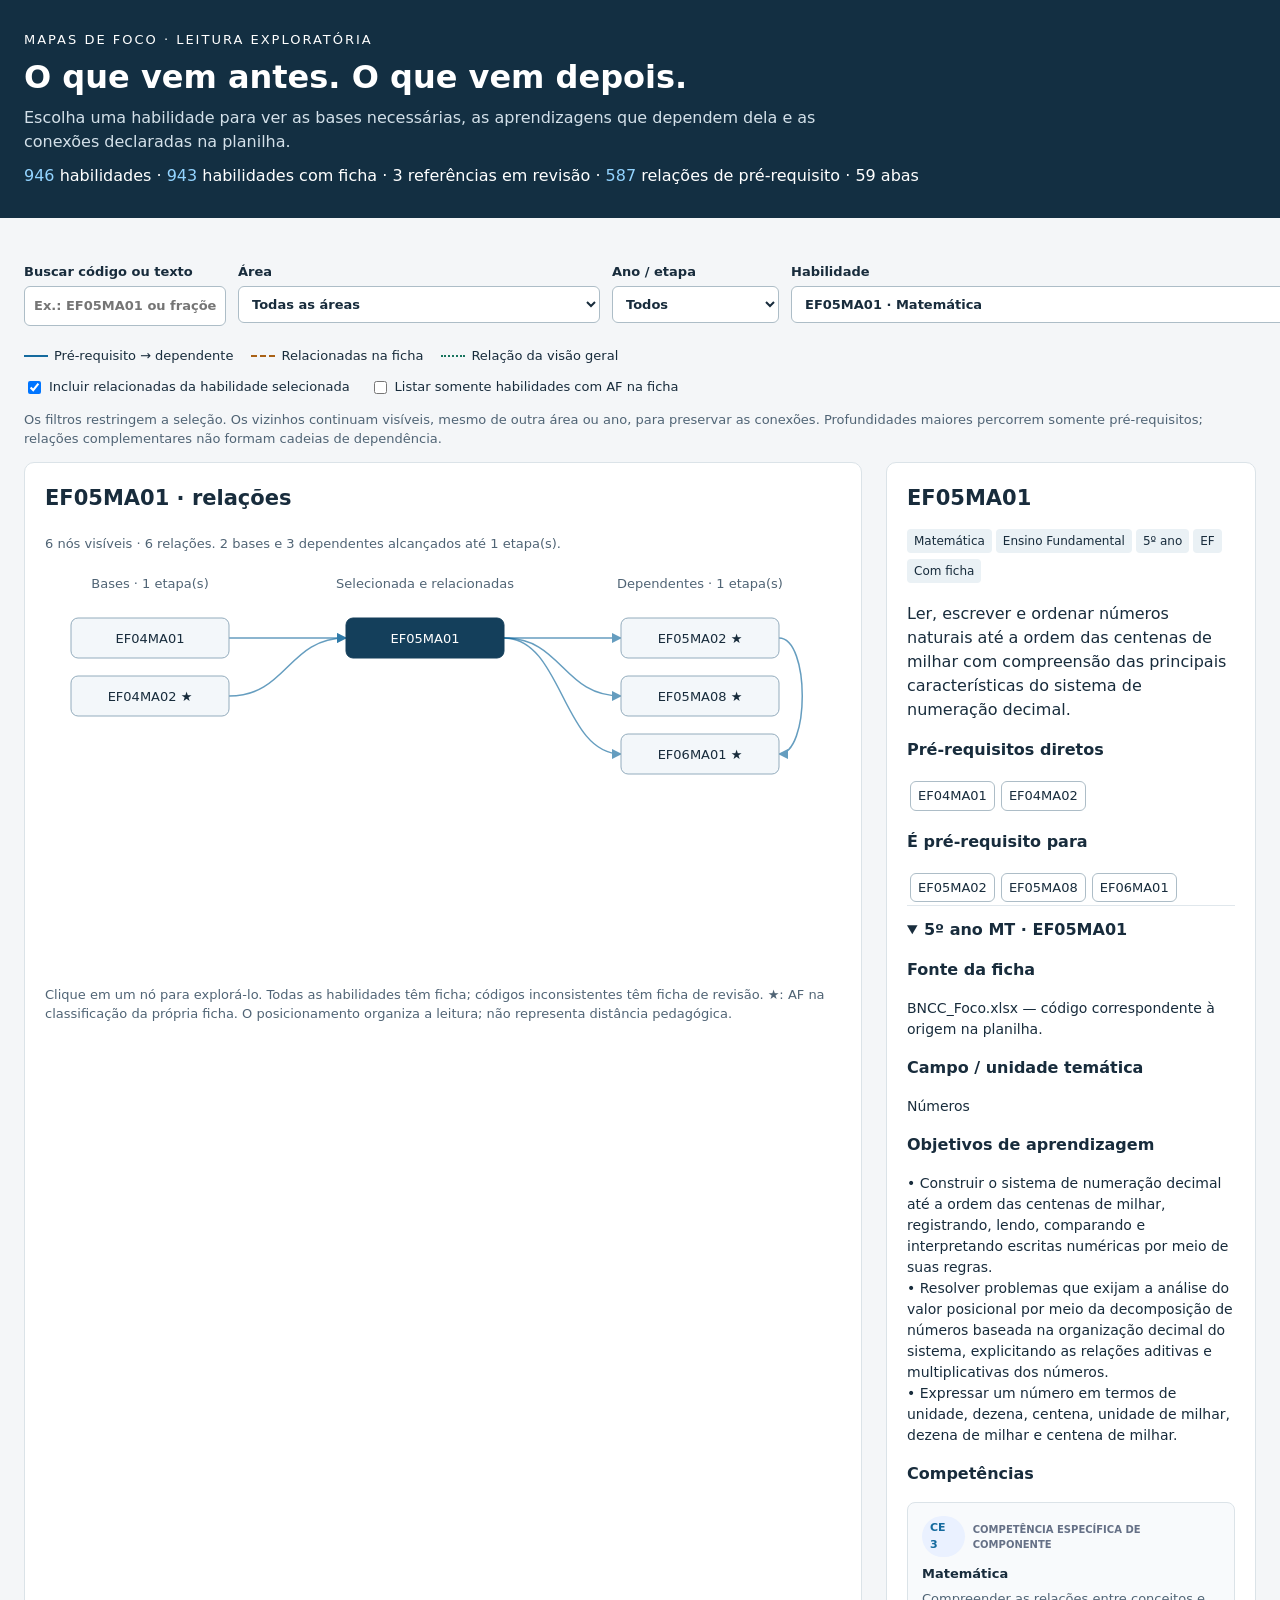
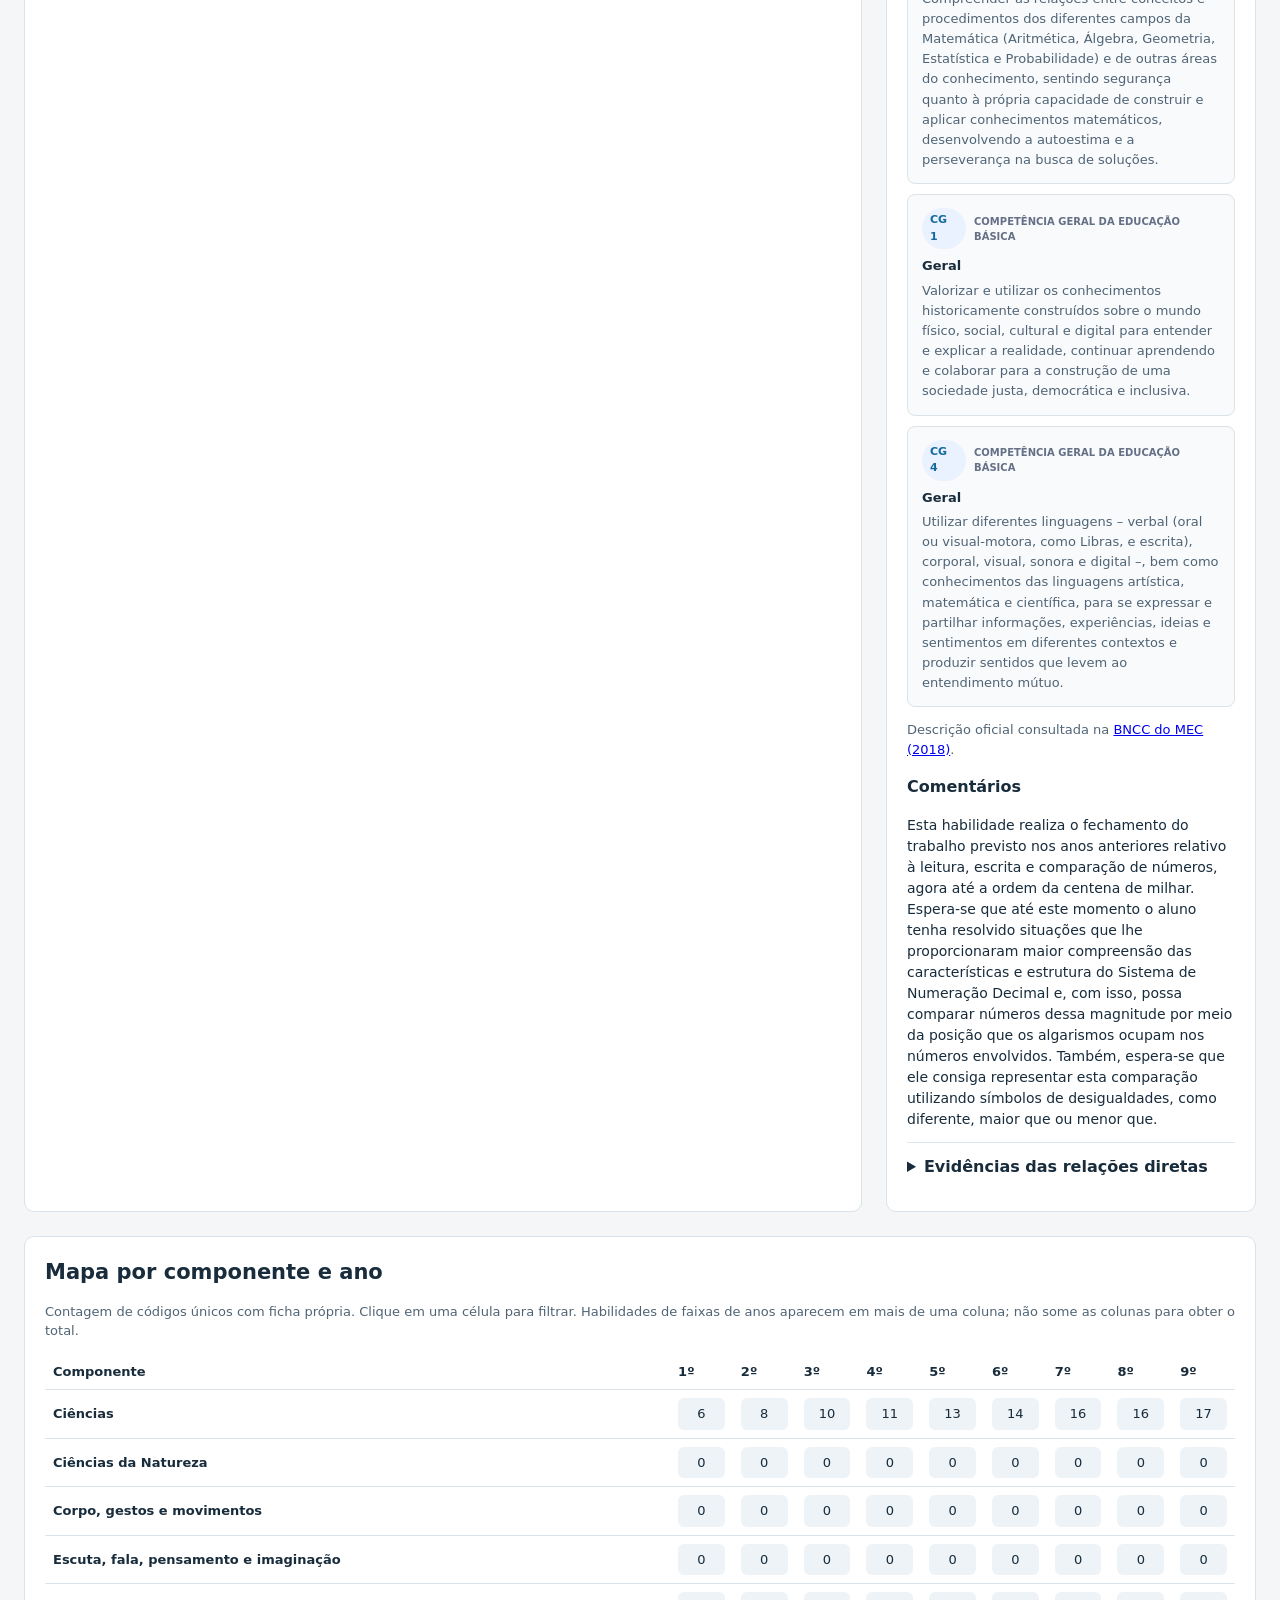
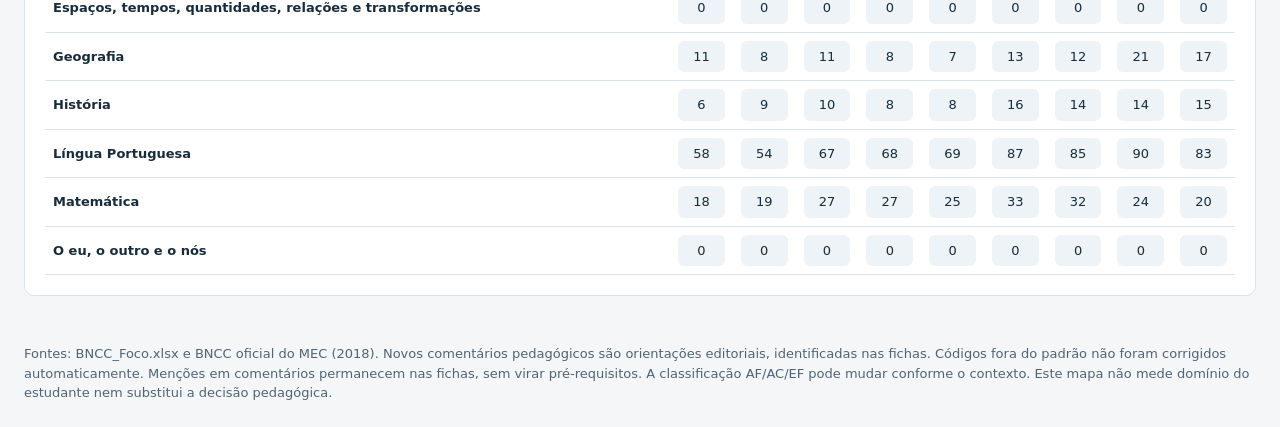
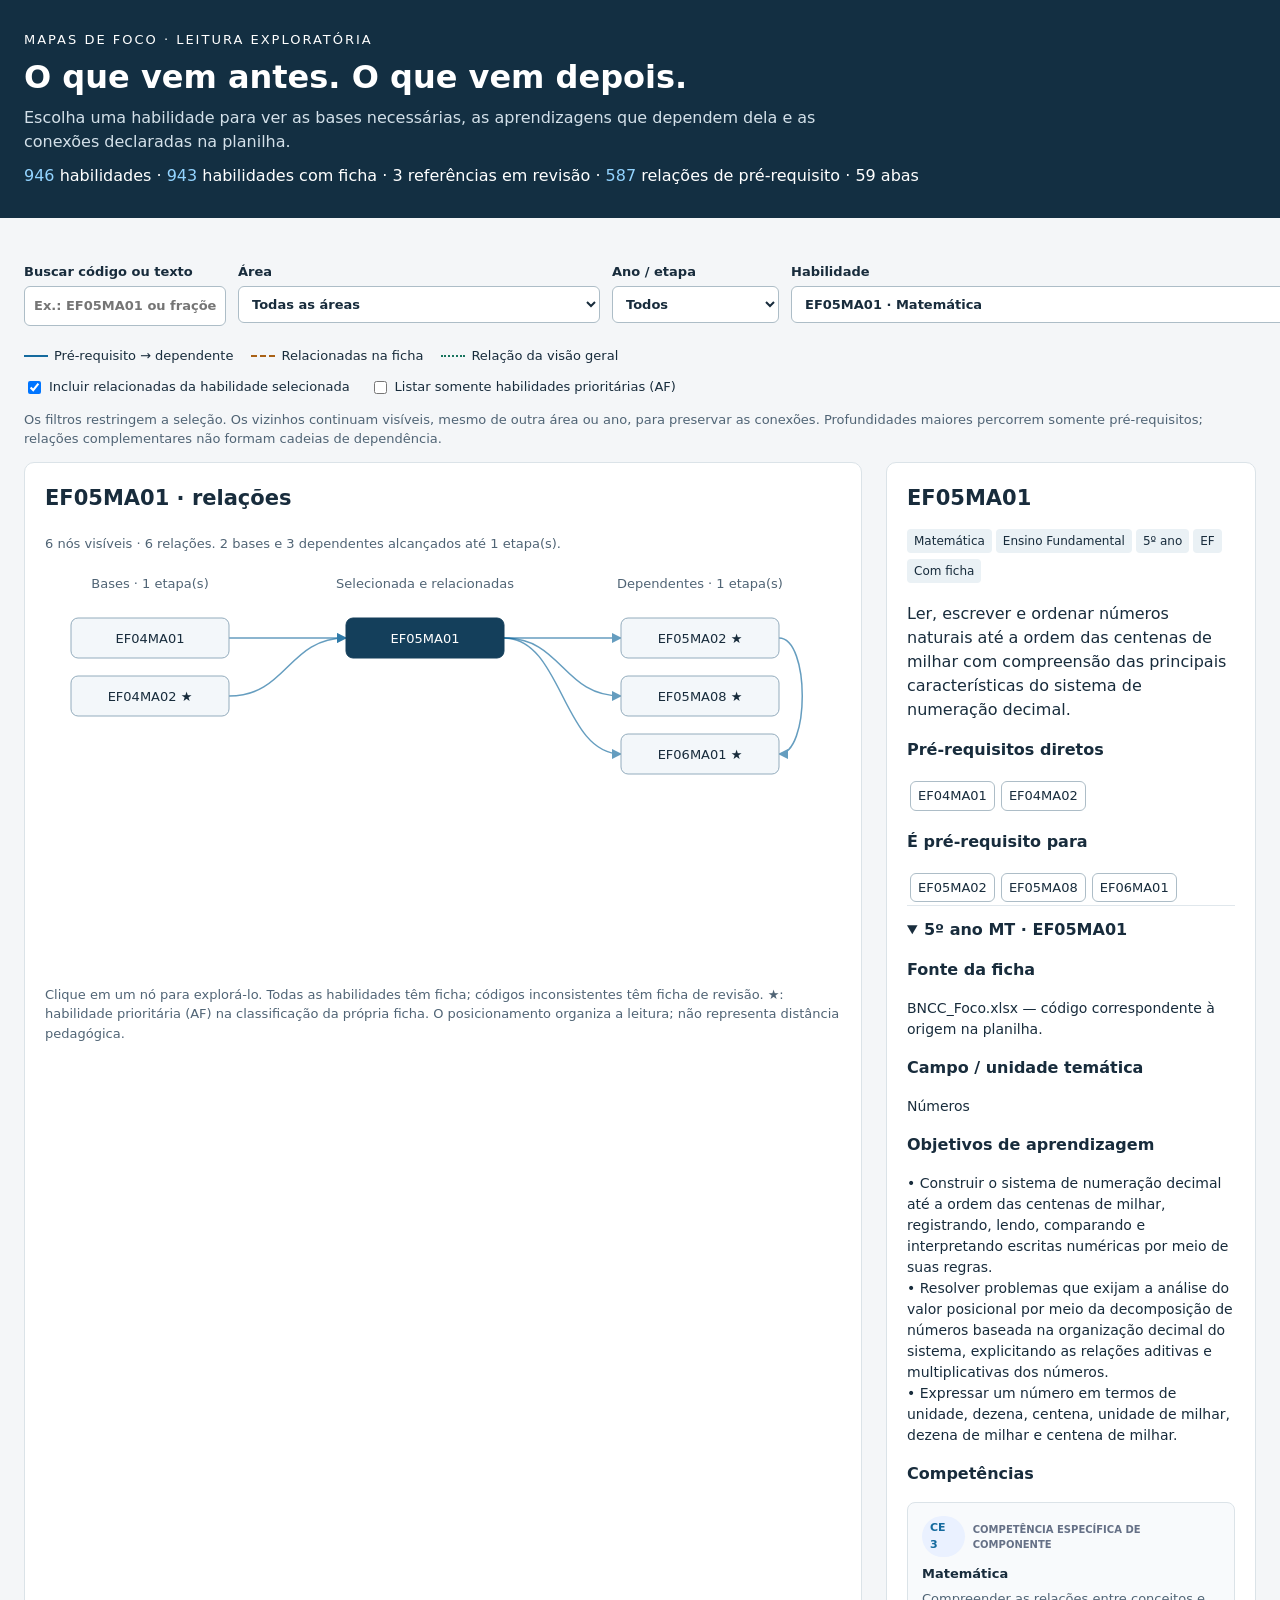
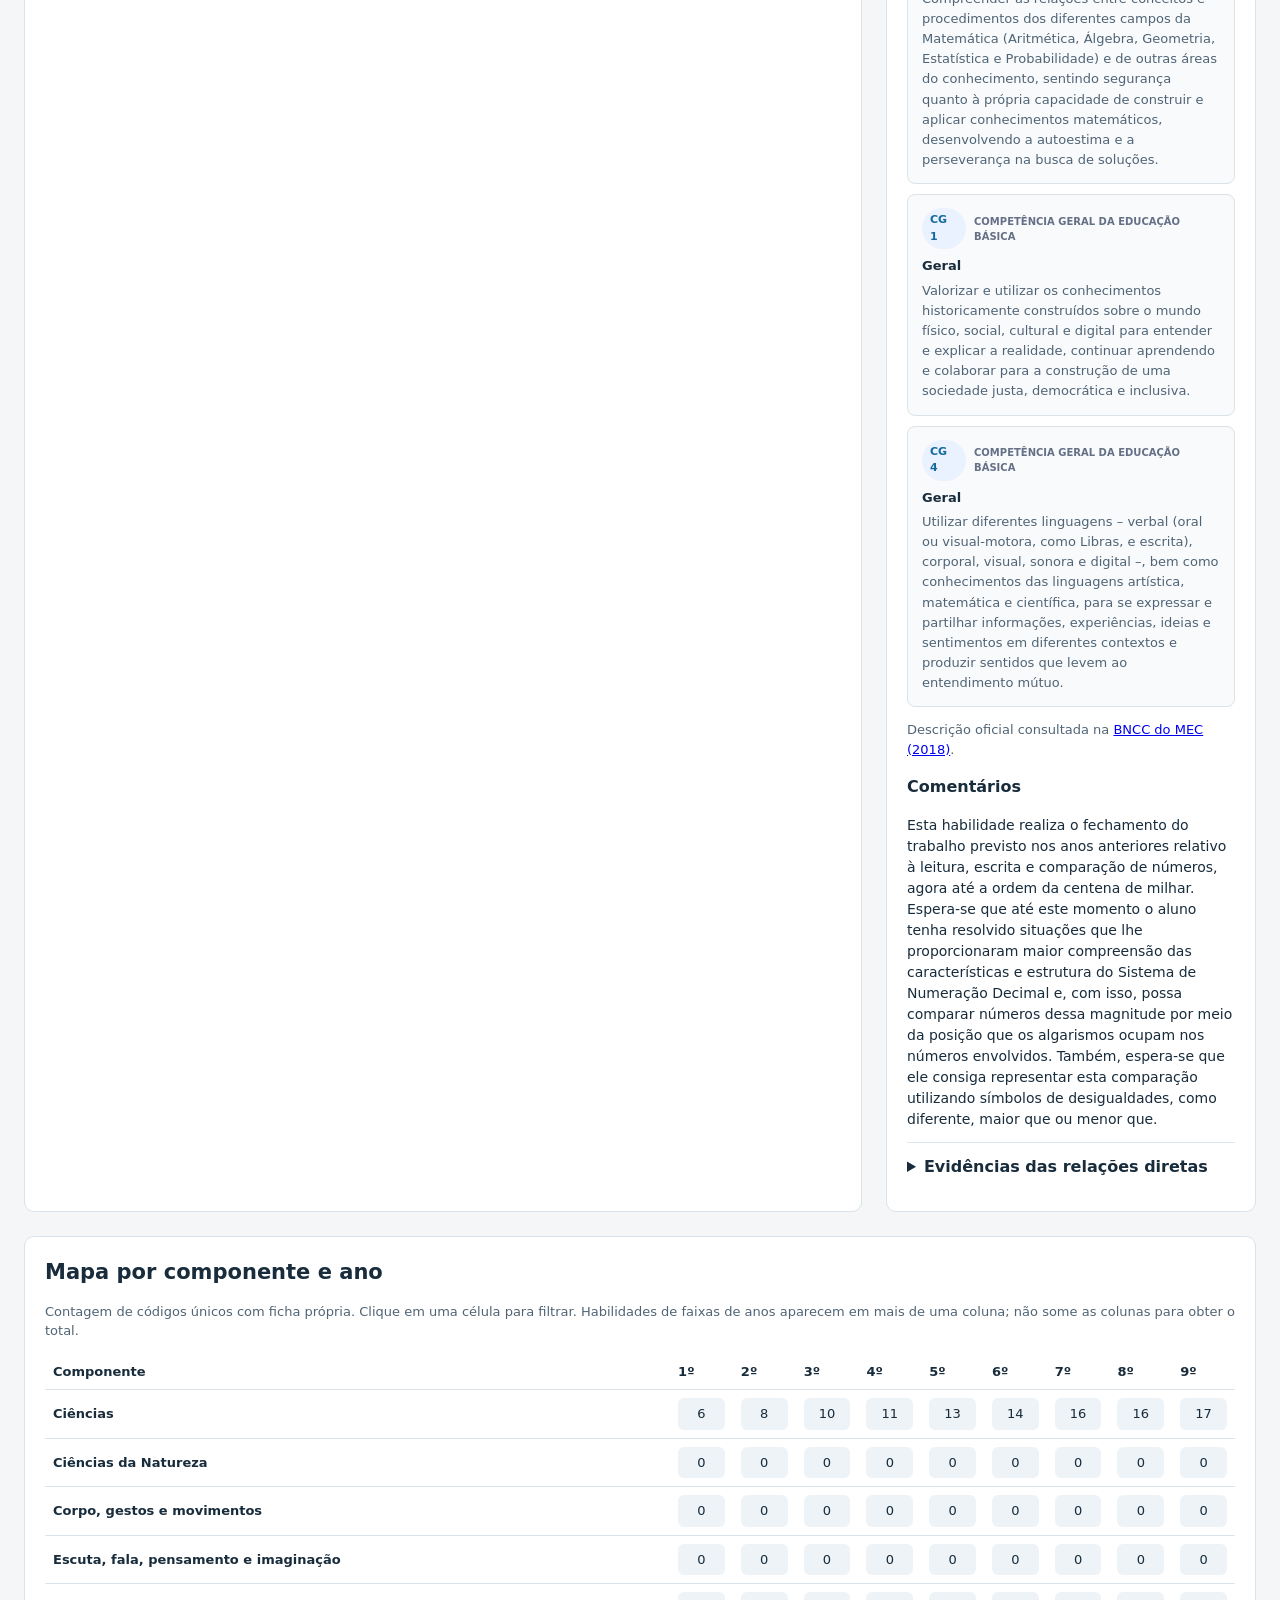
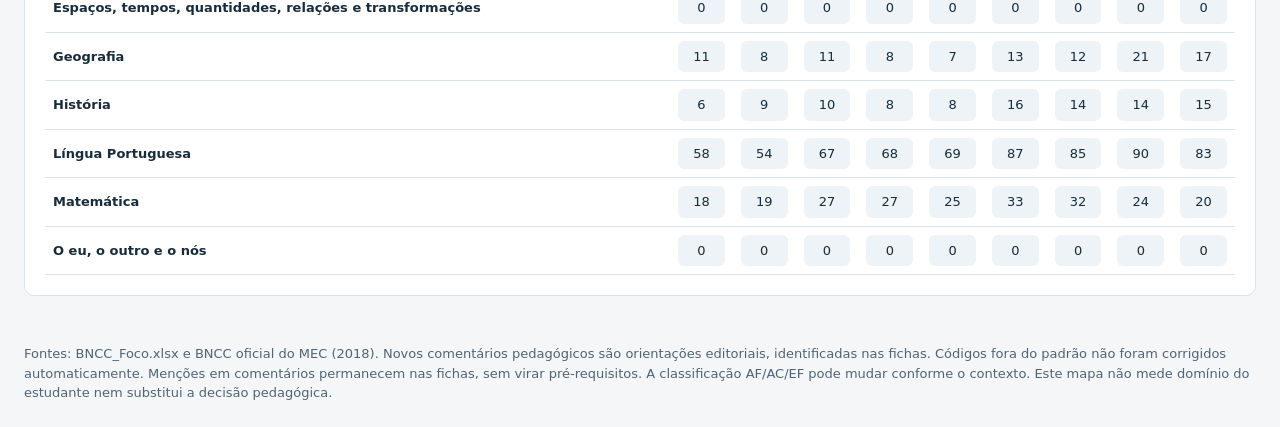
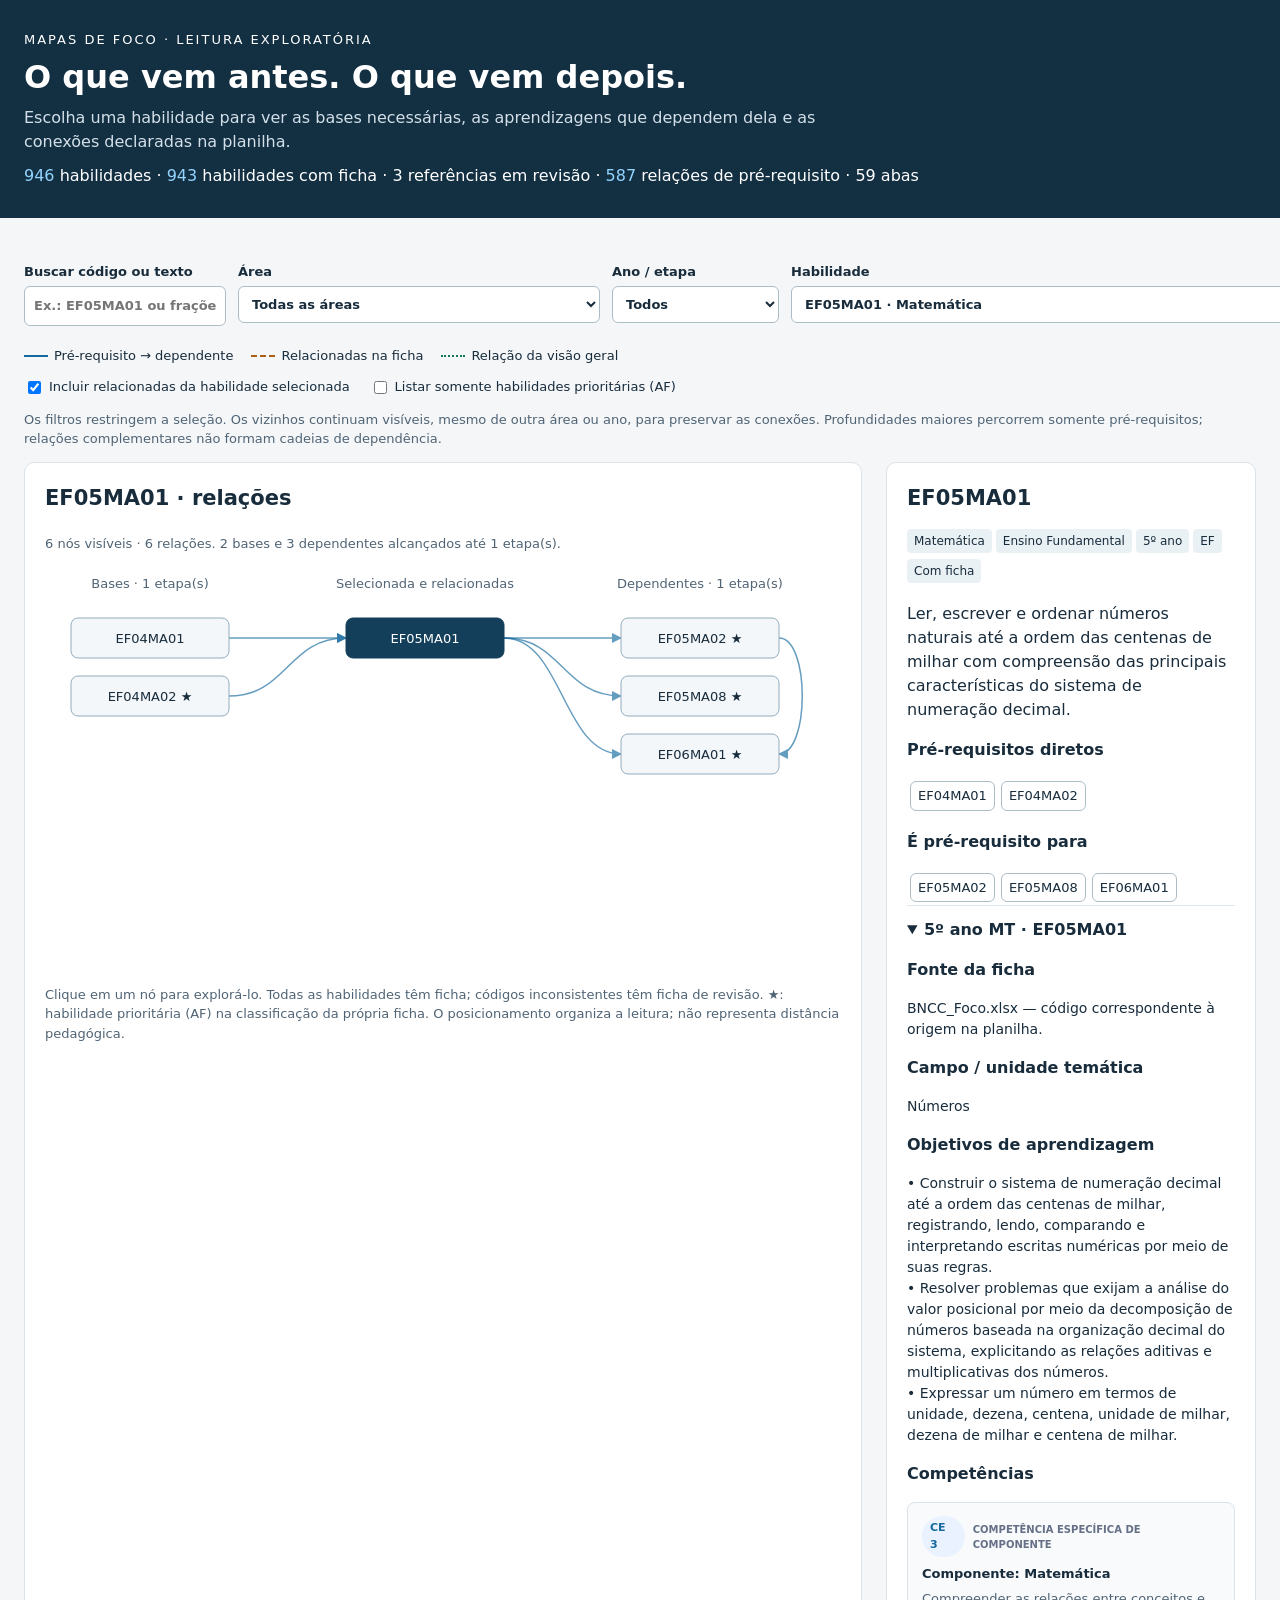
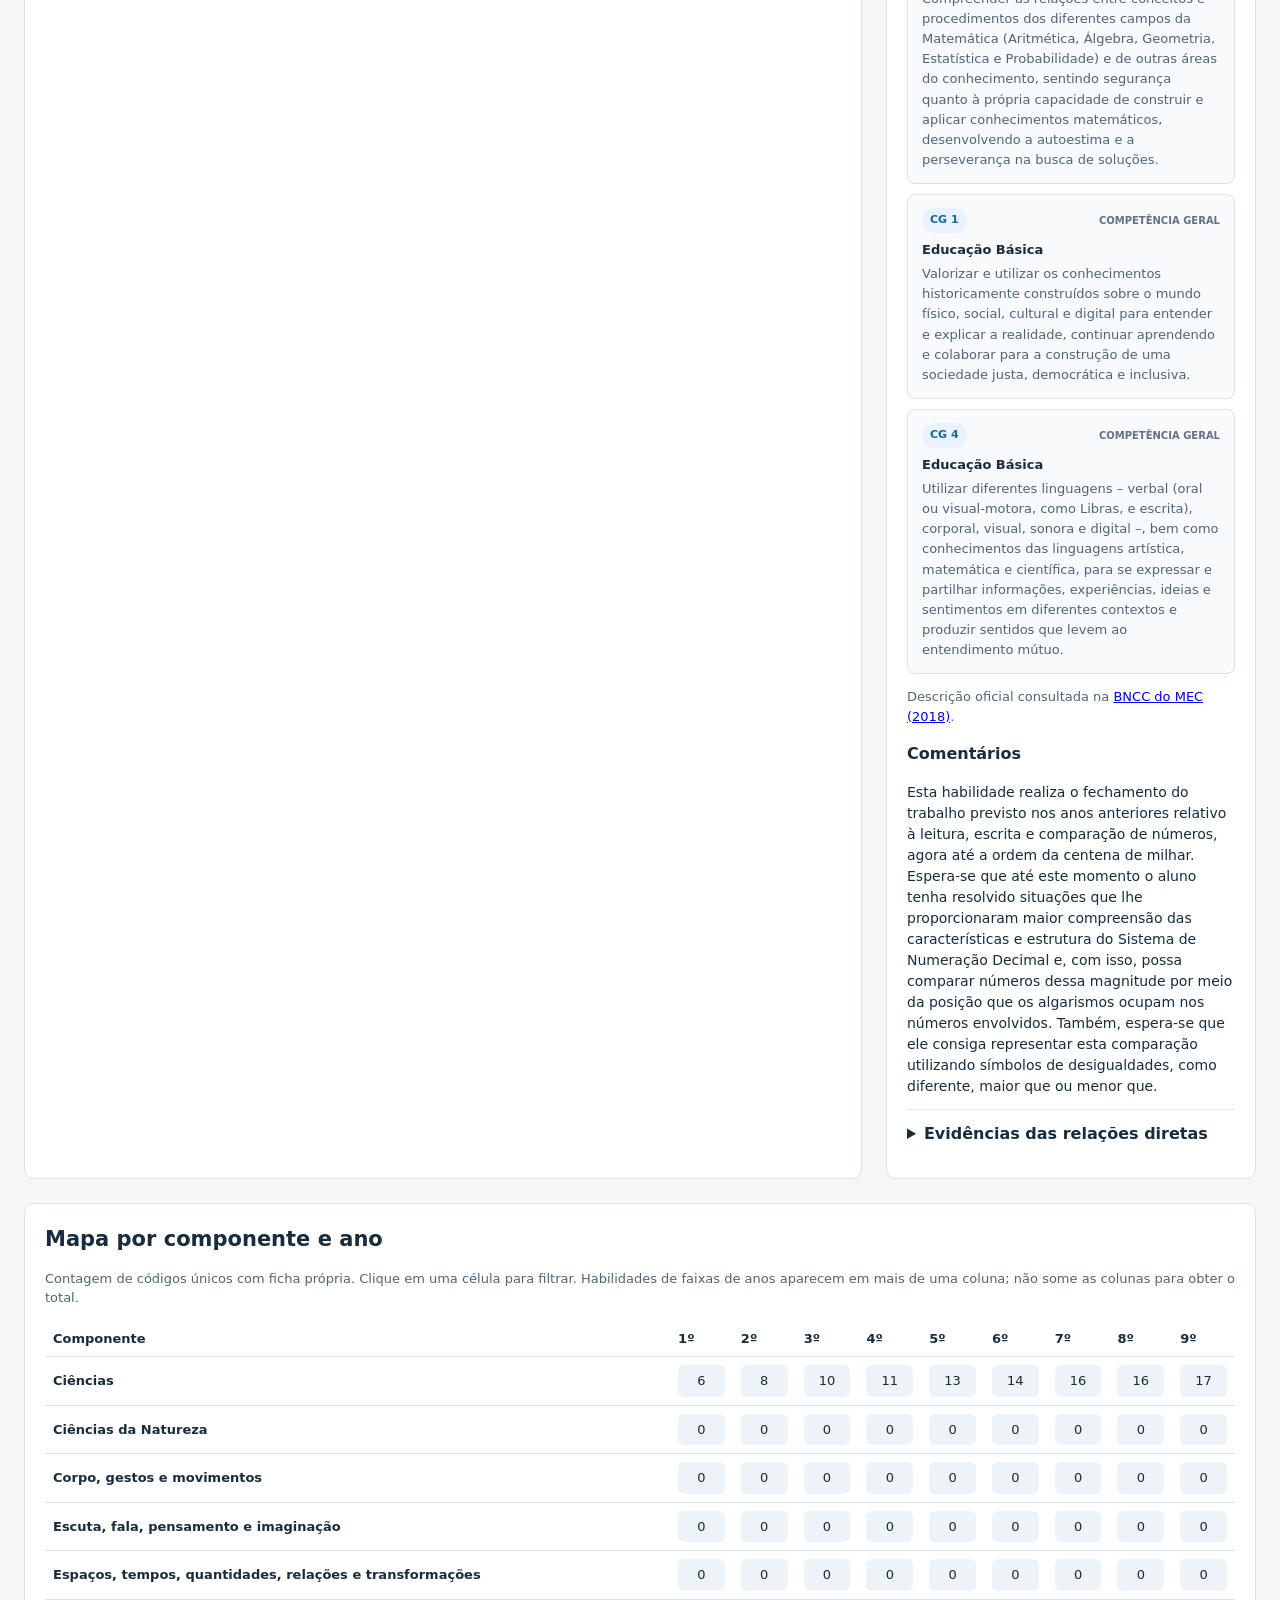
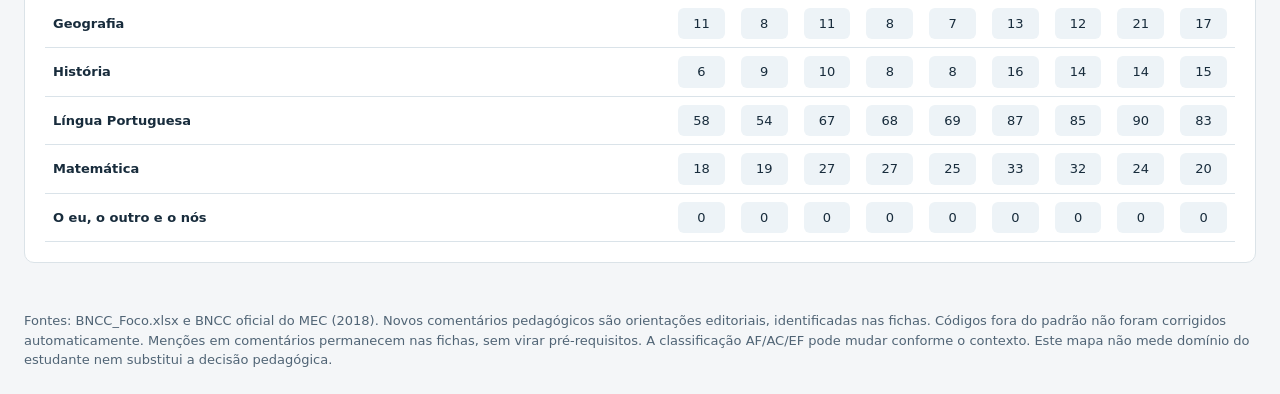
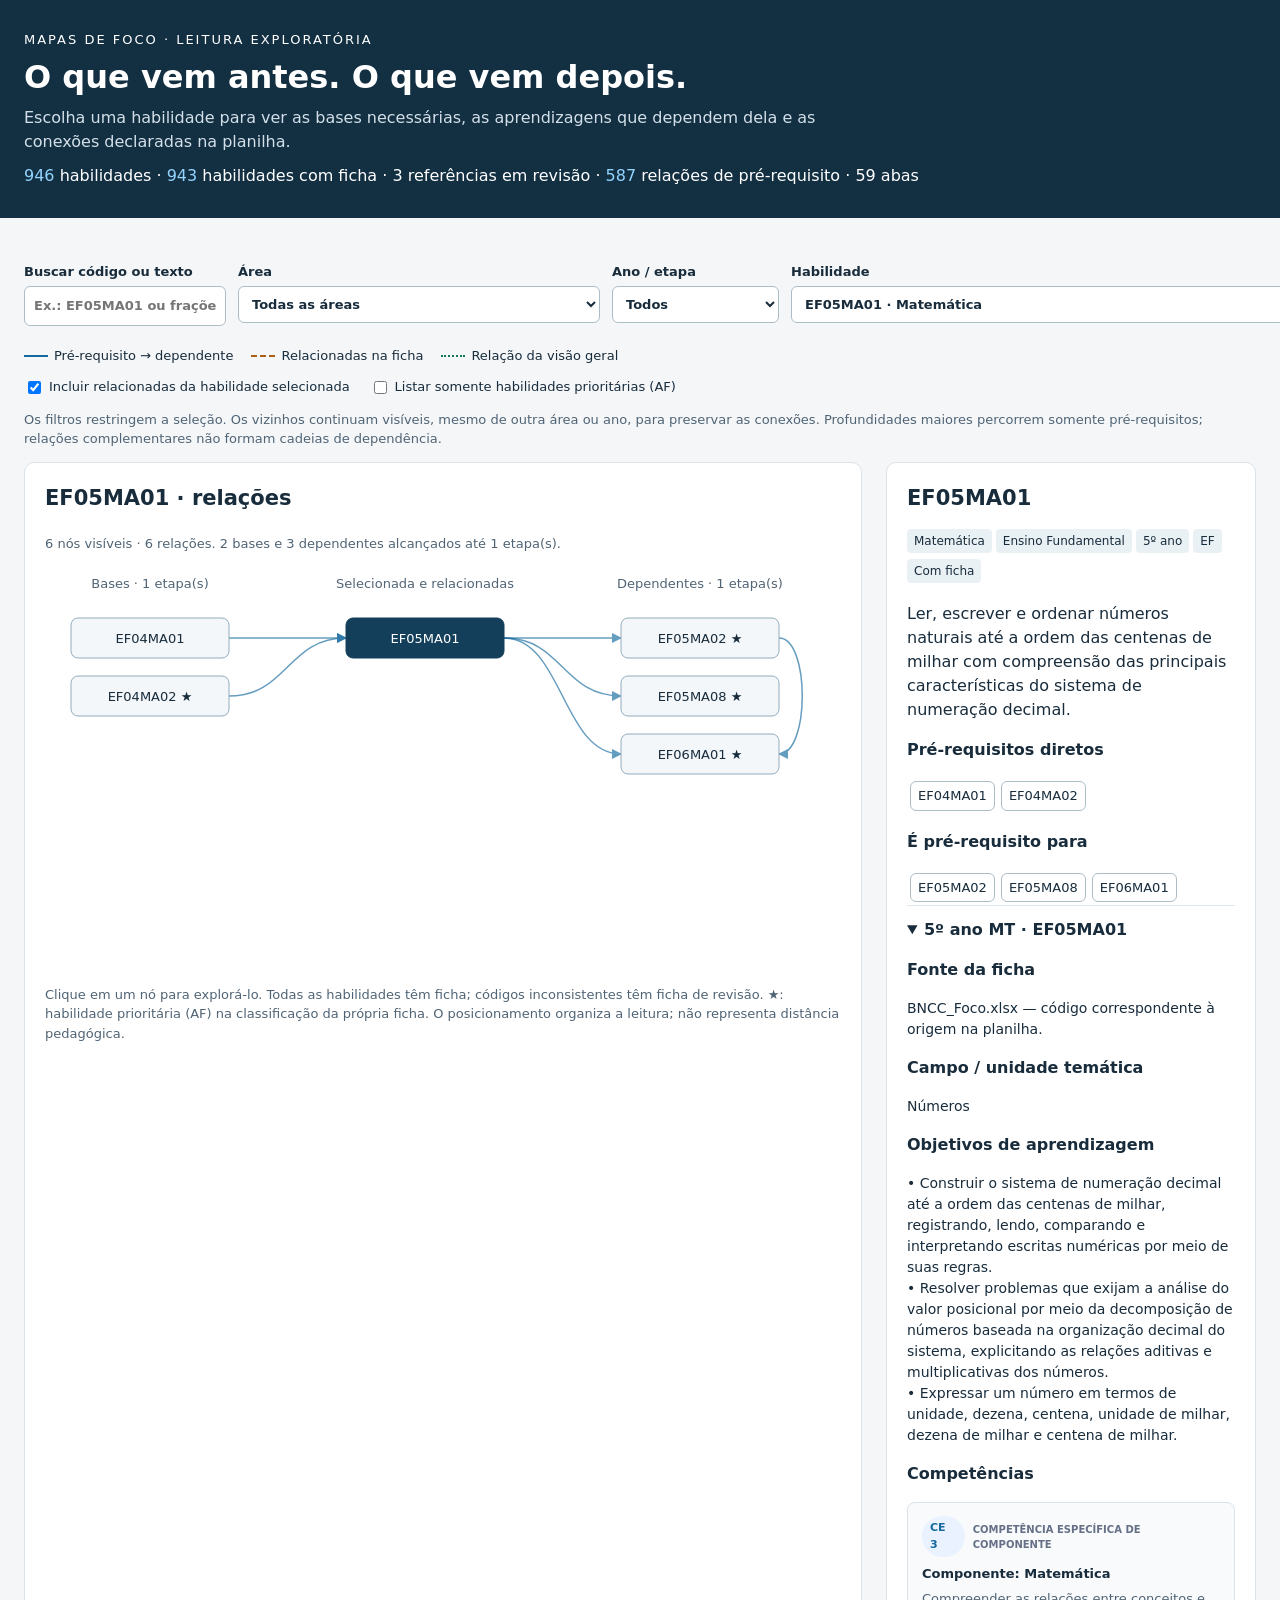
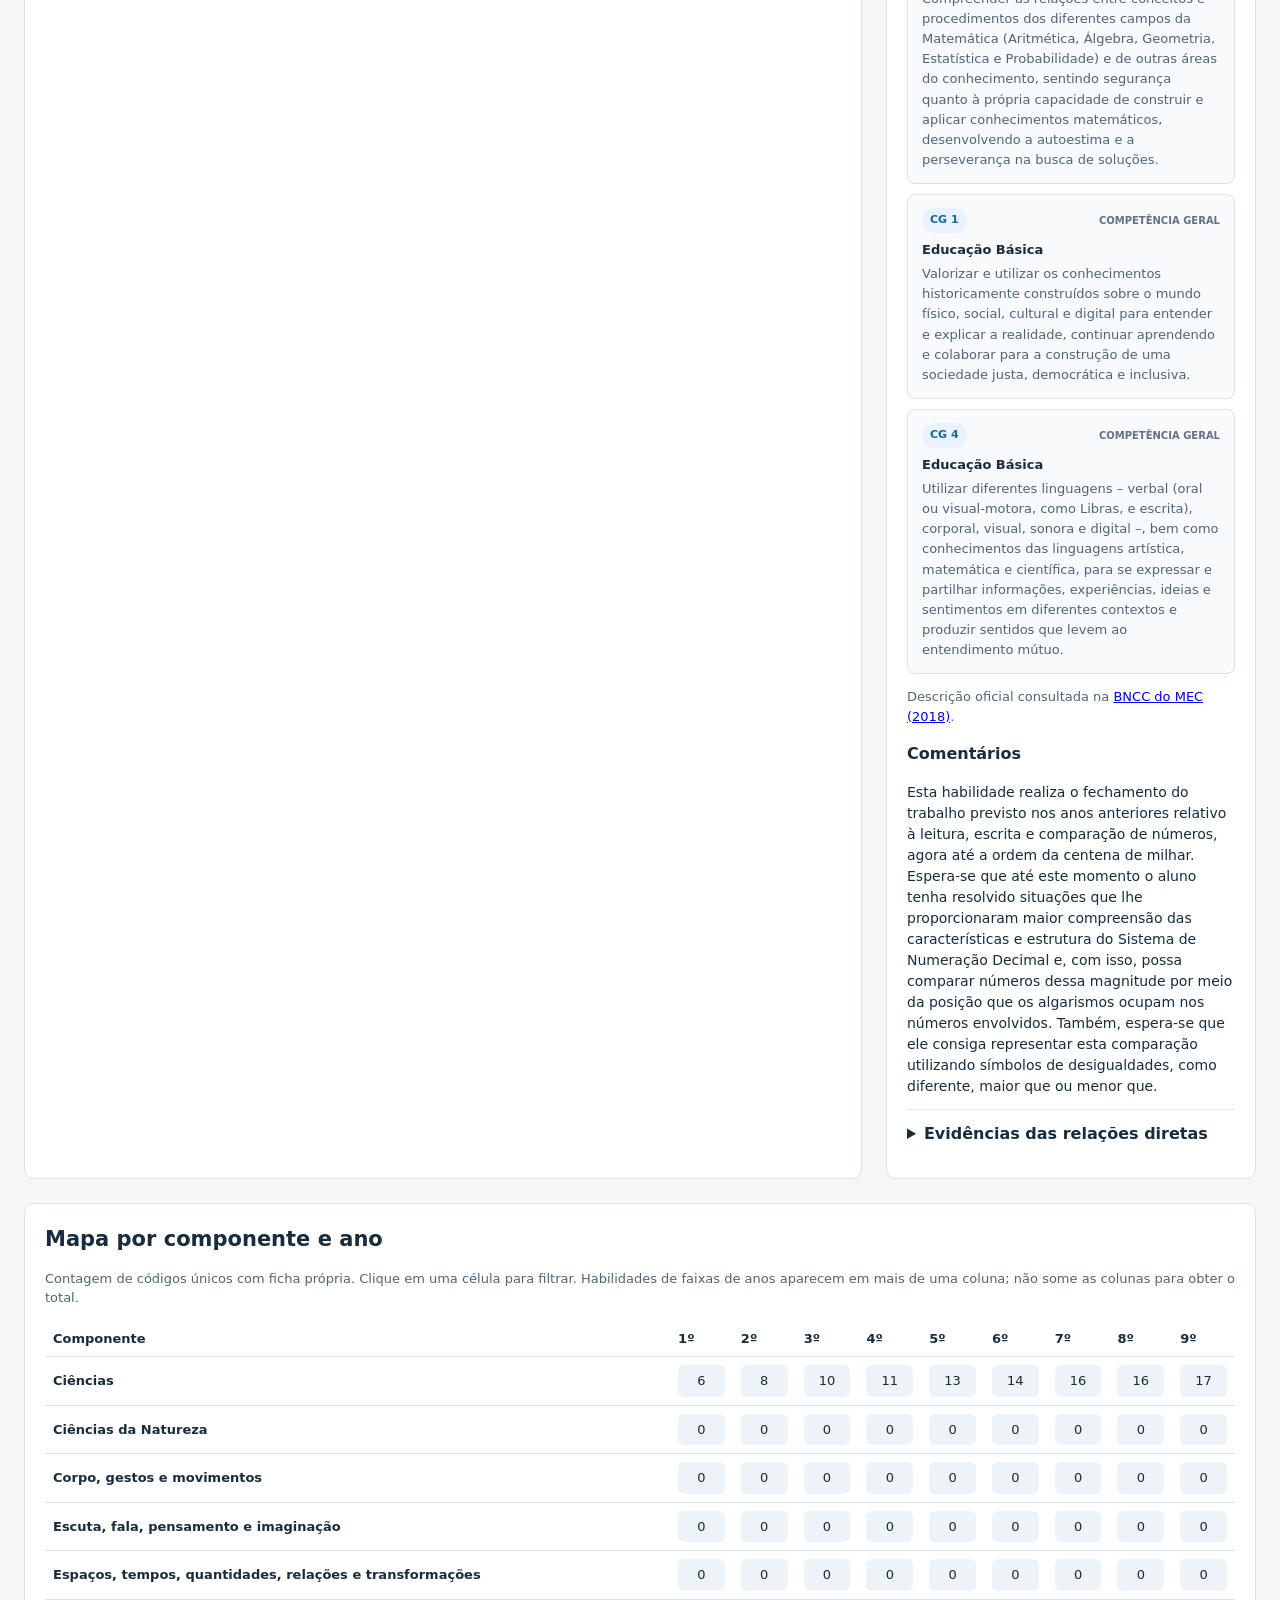
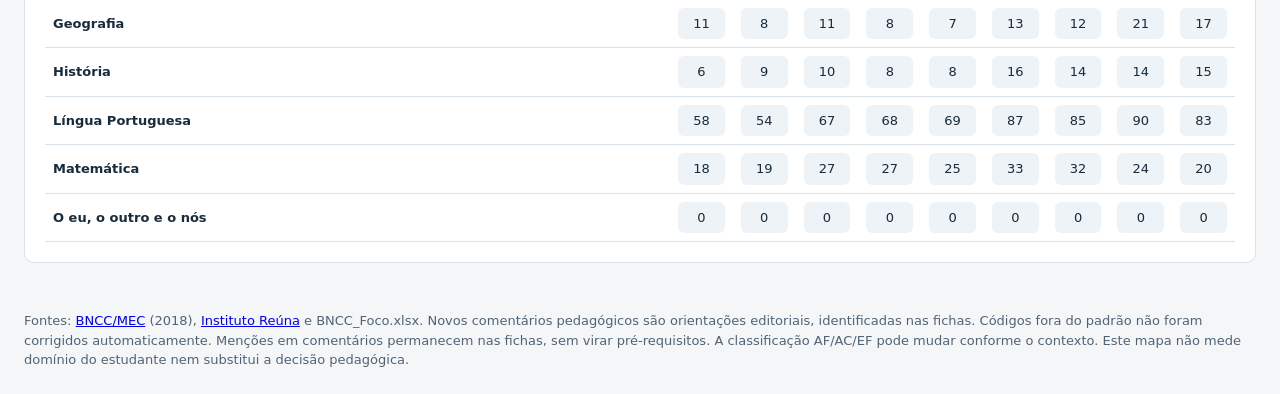
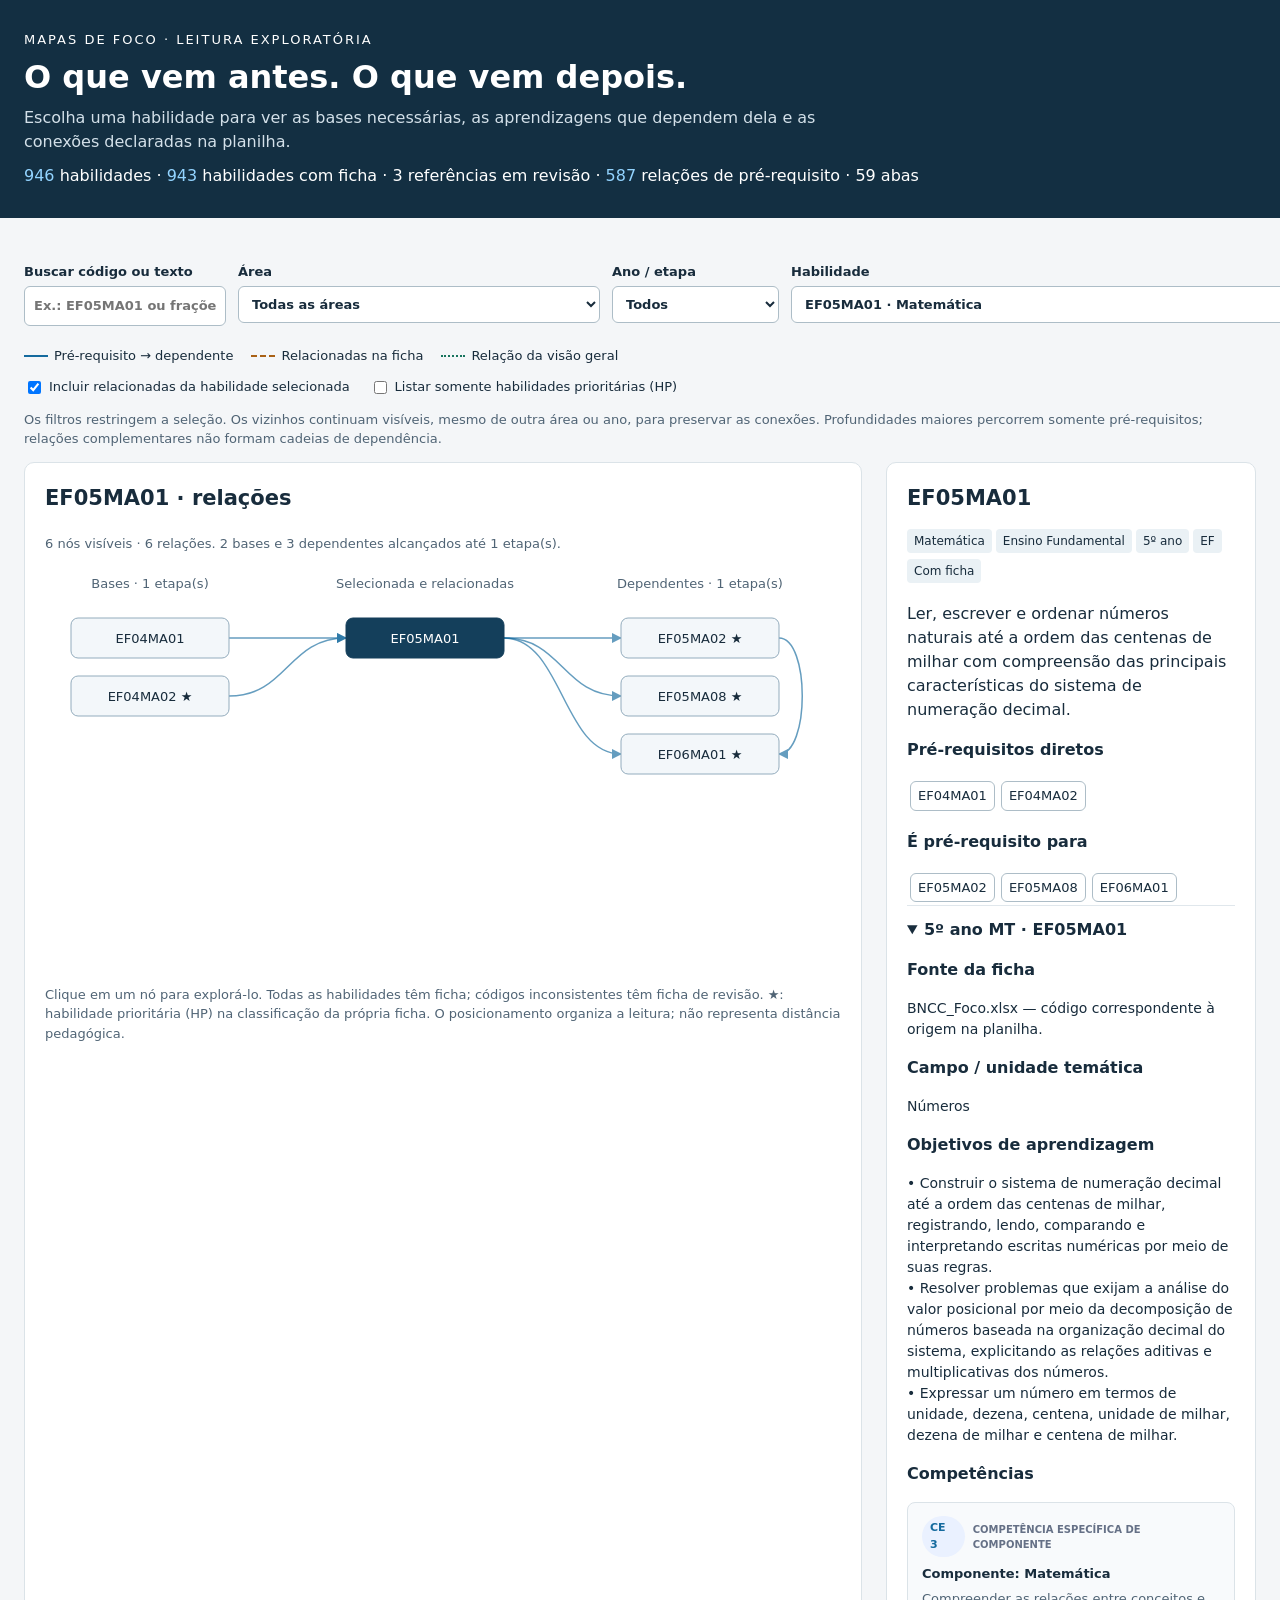
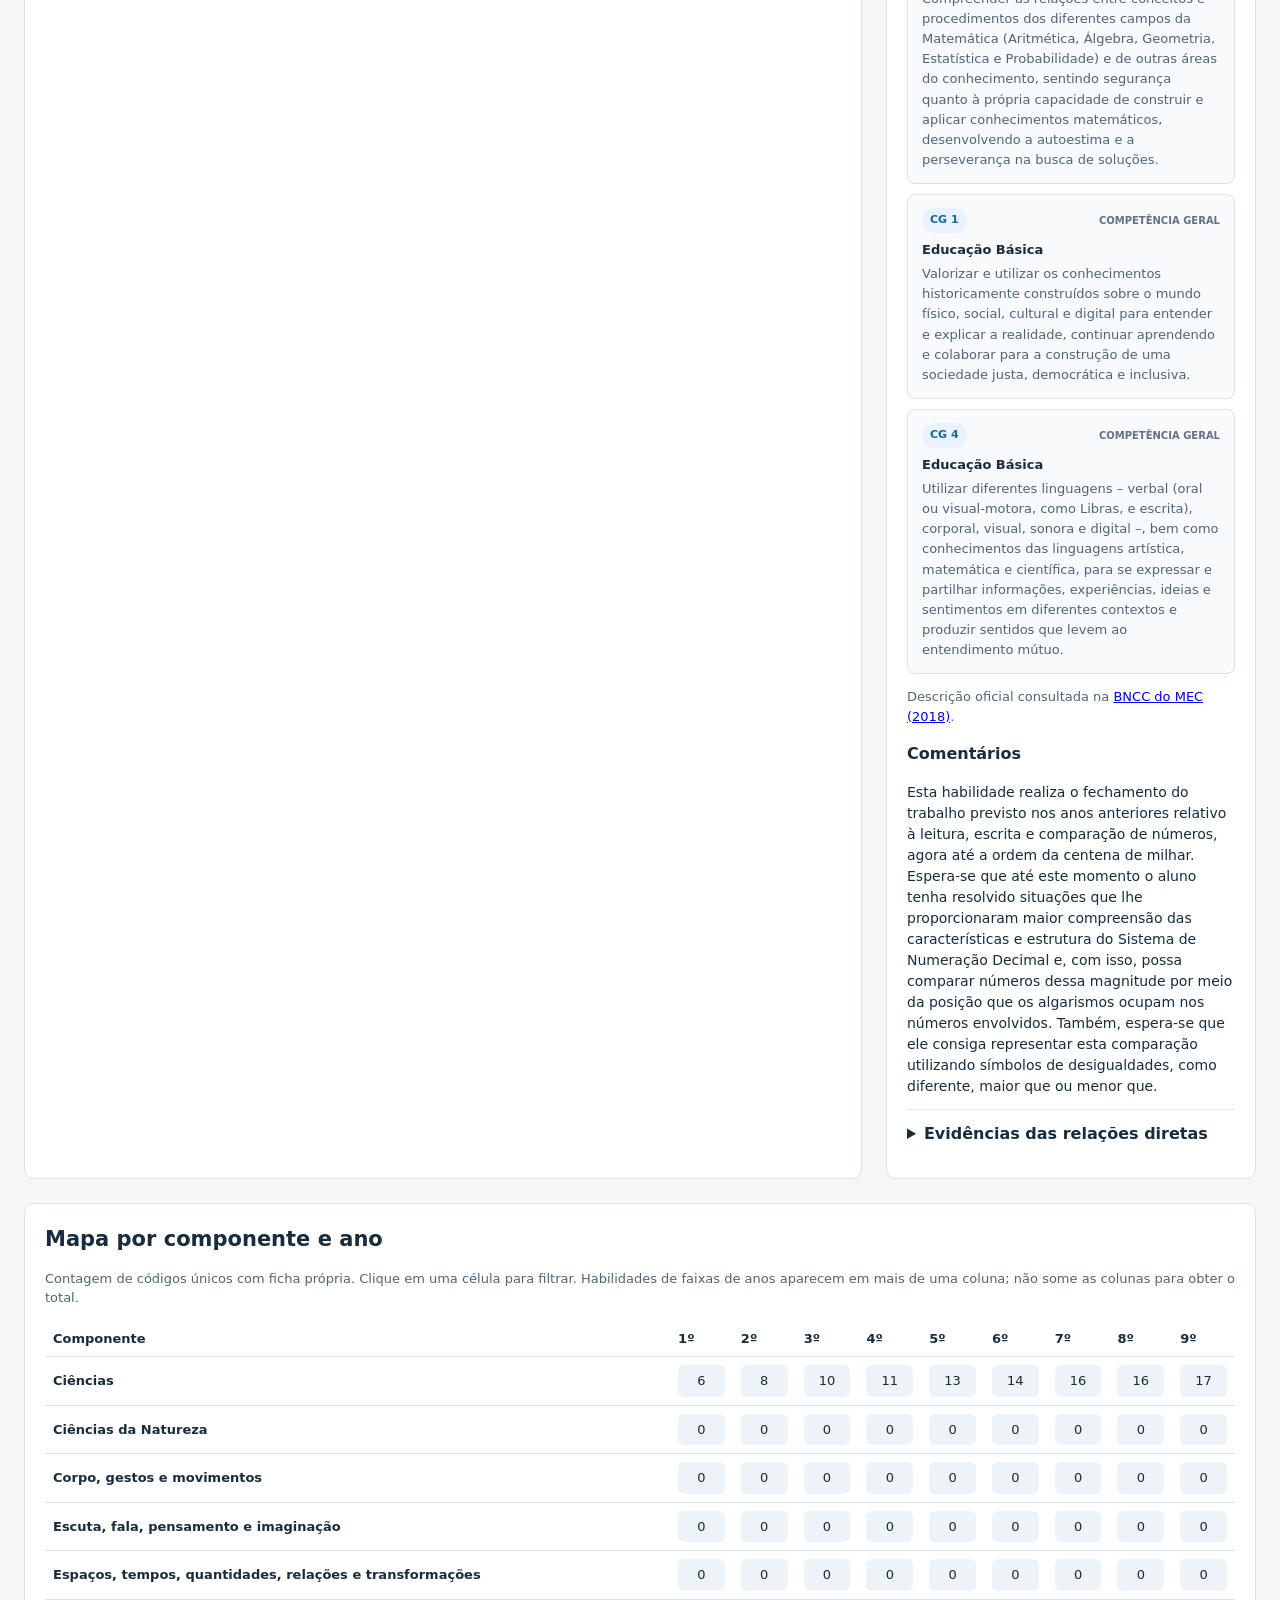
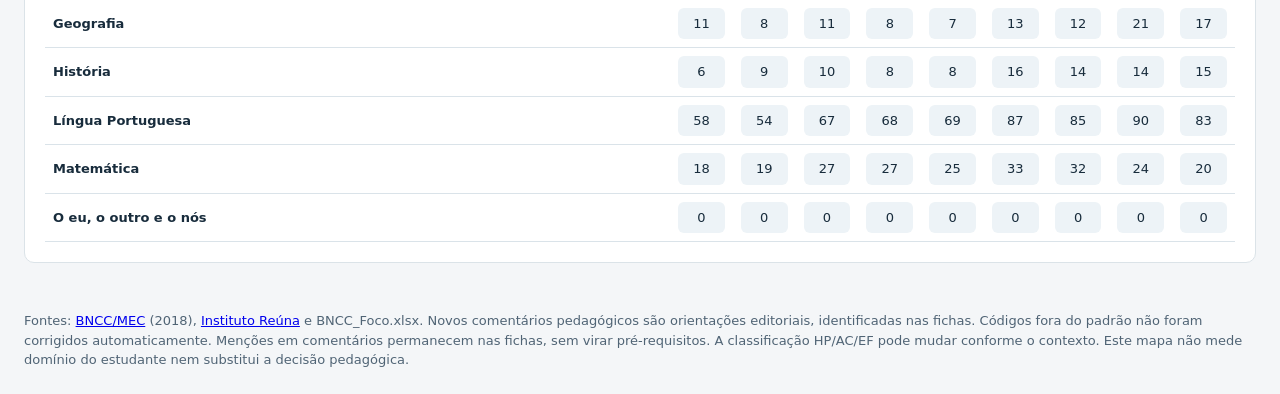
